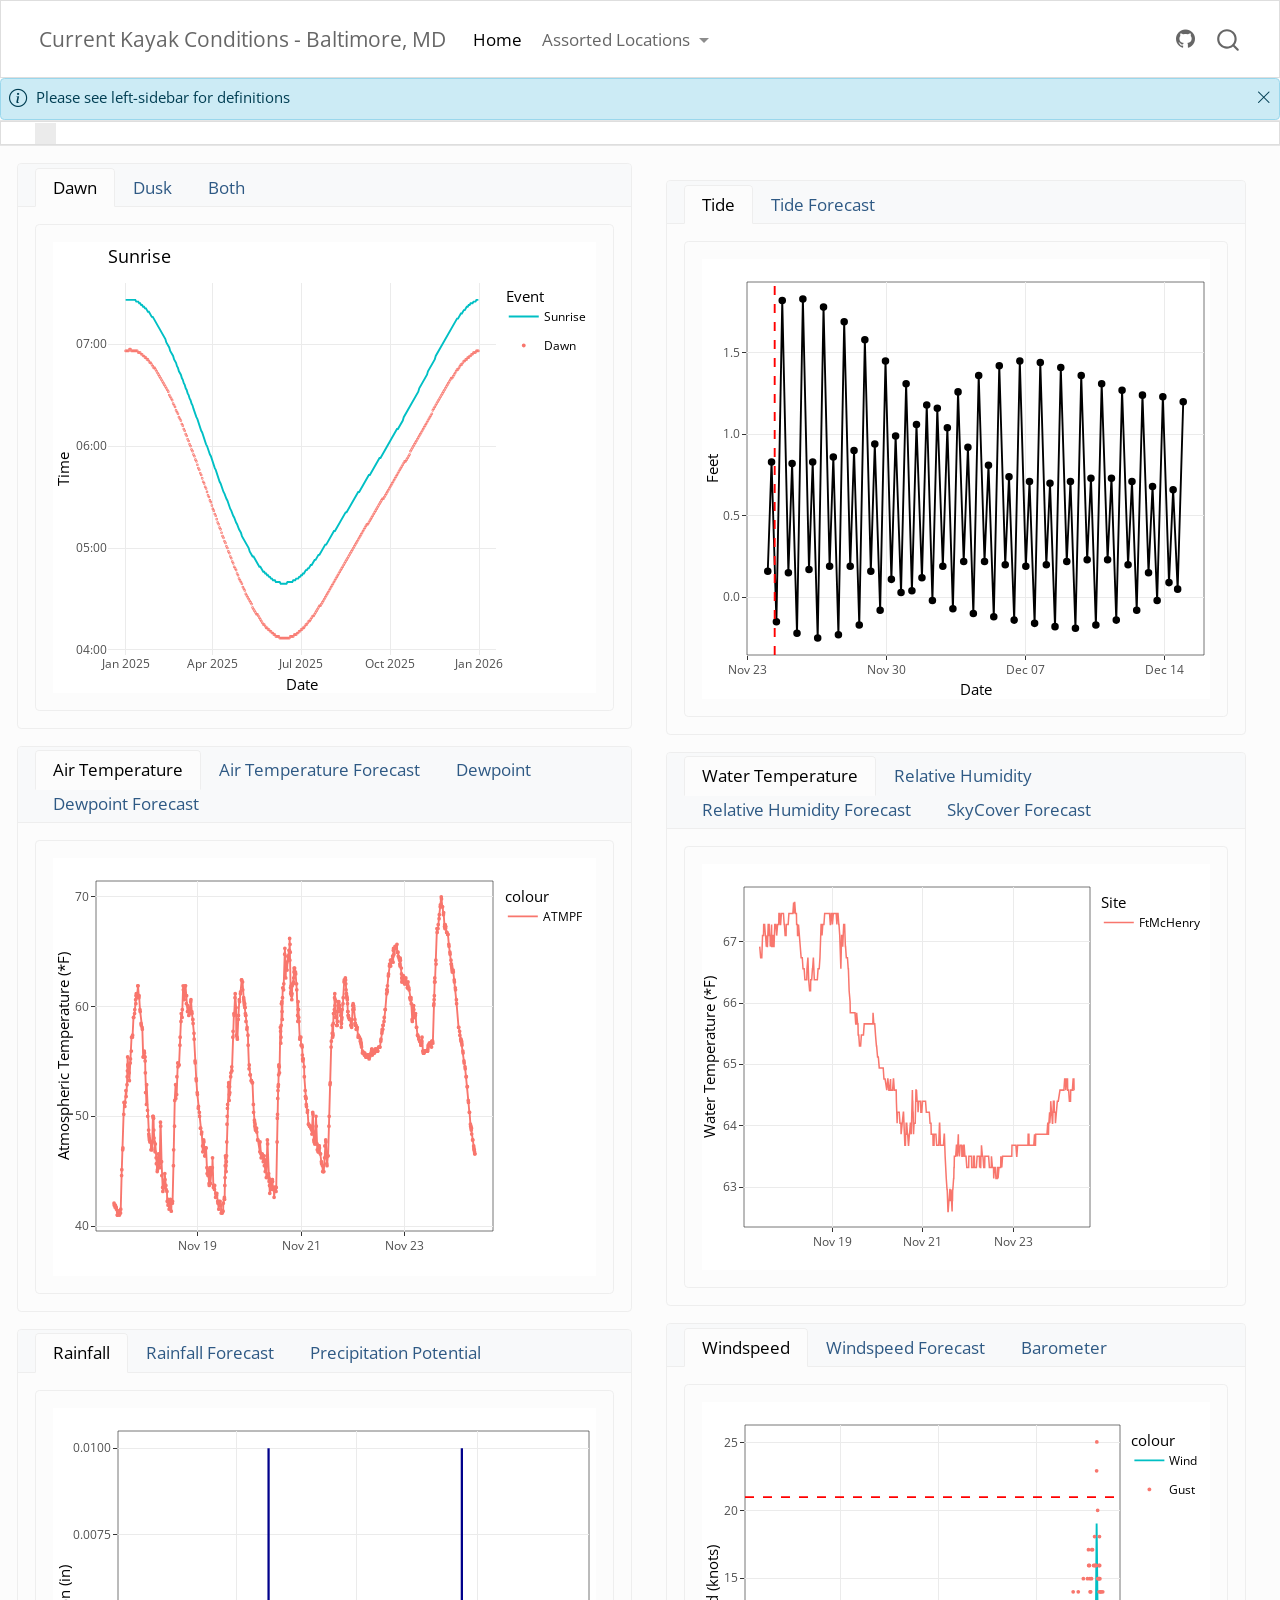
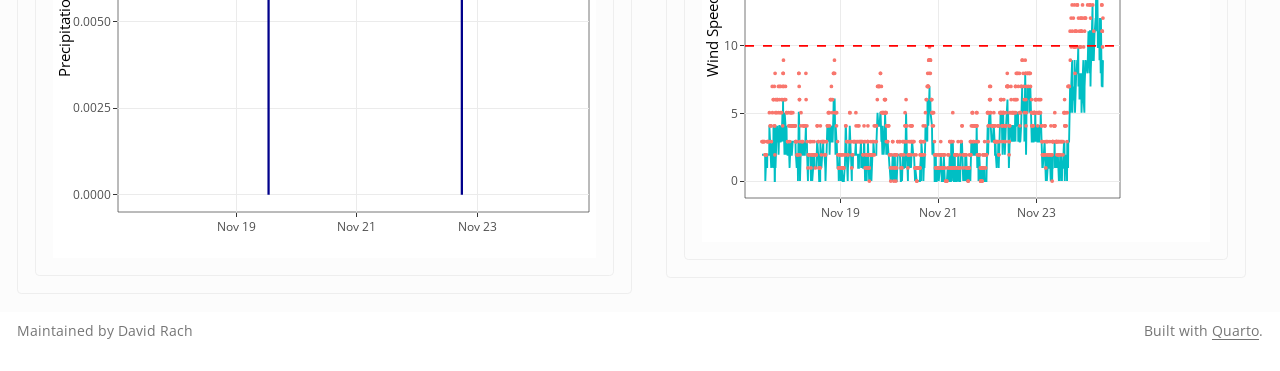
==== docs/index.html @ d033a12e "Data updated" ====
<!DOCTYPE html>
<html xmlns="http://www.w3.org/1999/xhtml" lang="en" xml:lang="en"><head>

<meta charset="utf-8">
<meta name="generator" content="quarto-1.10.3">

<meta name="viewport" content="width=device-width, initial-scale=1.0, user-scalable=yes">


<title>Current Kayak Conditions - Baltimore, MD</title>
<style>
/* Default styles provided by pandoc.
** See https://pandoc.org/MANUAL.html#variables-for-html for config info.
*/
code{white-space: pre-wrap;}
span.smallcaps{font-variant: small-caps;}
div.columns{display: flex; gap: min(4vw, 1.5em);}
div.column{flex: auto; overflow-x: auto;}
div.hanging-indent{margin-left: 1.5em; text-indent: -1.5em;}
ul.task-list{list-style: none;}
ul.task-list li input[type="checkbox"] {
  width: 0.8em;
  margin: 0 0.8em 0.2em -1em; /* quarto-specific, see https://github.com/quarto-dev/quarto-cli/issues/4556 */ 
  vertical-align: middle;
}
</style>


<script src="site_libs/quarto-nav/quarto-nav.js"></script>
<script src="site_libs/quarto-nav/headroom.min.js"></script>
<script src="site_libs/clipboard/clipboard.min.js"></script>
<script src="site_libs/quarto-search/autocomplete.umd.js"></script>
<script src="site_libs/quarto-search/fuse.min.js"></script>
<script src="site_libs/quarto-search/quarto-search.js"></script>
<meta name="quarto:offset" content="./">
<script src="site_libs/quarto-html/quarto.js" type="module"></script>
<script src="site_libs/quarto-html/tabsets/tabsets.js" type="module"></script>
<script src="site_libs/quarto-html/popper.min.js"></script>
<script src="site_libs/quarto-html/tippy.umd.min.js"></script>
<script src="site_libs/quarto-html/anchor.min.js"></script>
<link href="site_libs/quarto-html/tippy.css" rel="stylesheet">
<link href="site_libs/quarto-html/quarto-syntax-highlighting-e44360b8a8db1e130c7792fece1c8032.css" rel="stylesheet" class="quarto-color-scheme" id="quarto-text-highlighting-styles">
<link href="site_libs/quarto-html/quarto-syntax-highlighting-dark-fedc0afa5eed45b88079642ee2c6e752.css" rel="stylesheet" class="quarto-color-scheme quarto-color-alternate" id="quarto-text-highlighting-styles">
<link href="site_libs/quarto-html/quarto-syntax-highlighting-e44360b8a8db1e130c7792fece1c8032.css" rel="stylesheet" class="quarto-color-scheme-extra" id="quarto-text-highlighting-styles">
<script src="site_libs/bootstrap/bootstrap.min.js"></script>
<link href="site_libs/bootstrap/bootstrap-icons.css" rel="stylesheet">
<link href="site_libs/bootstrap/bootstrap-7689a761b88e4bf82b69387032425955.min.css" rel="stylesheet" append-hash="true" class="quarto-color-scheme" id="quarto-bootstrap" data-mode="light">
<link href="site_libs/bootstrap/bootstrap-dark-7689a761b88e4bf82b69387032425955.min.css" rel="stylesheet" append-hash="true" class="quarto-color-scheme quarto-color-alternate" id="quarto-bootstrap" data-mode="light">
<link href="site_libs/bootstrap/bootstrap-7689a761b88e4bf82b69387032425955.min.css" rel="stylesheet" append-hash="true" class="quarto-color-scheme-extra" id="quarto-bootstrap" data-mode="light">
<script src="site_libs/quarto-dashboard/quarto-dashboard.js"></script>
<script src="site_libs/quarto-dashboard/stickythead.js"></script>



<script src="site_libs/quarto-dashboard/web-components.js" type="module"></script>
<script src="site_libs/quarto-dashboard/components.js"></script>

<script id="quarto-search-options" type="application/json">{
  "location": "navbar",
  "copy-button": false,
  "collapse-after": 3,
  "panel-placement": "end",
  "type": "overlay",
  "limit": 50,
  "keyboard-shortcut": [
    "f",
    "/",
    "s"
  ],
  "show-item-context": false,
  "language": {
    "search-no-results-text": "No results",
    "search-matching-documents-text": "matching documents",
    "search-copy-link-title": "Copy link to search",
    "search-hide-matches-text": "Hide additional matches",
    "search-more-match-text": "more match in this document",
    "search-more-matches-text": "more matches in this document",
    "search-clear-button-title": "Clear",
    "search-text-placeholder": "",
    "search-detached-cancel-button-title": "Cancel",
    "search-submit-button-title": "Submit",
    "search-label": "Search"
  }
}</script>
<script async="" src="https://www.googletagmanager.com/gtag/js?id=G-J1NMGTKPFE"></script>

<script type="text/javascript">

window.dataLayer = window.dataLayer || [];
function gtag(){dataLayer.push(arguments);}
gtag('js', new Date());
gtag('config', 'G-J1NMGTKPFE', { 'anonymize_ip': true});
</script>
<link href="site_libs/htmltools-fill-0.5.9/fill.css" rel="stylesheet">
<script src="site_libs/htmlwidgets-1.6.4/htmlwidgets.js"></script>
<script src="site_libs/plotly-binding-4.12.0/plotly.js"></script>
<script src="site_libs/typedarray-0.1/typedarray.min.js"></script>
<script src="site_libs/jquery-3.5.1/jquery.min.js"></script>
<link href="site_libs/crosstalk-1.2.2/css/crosstalk.min.css" rel="stylesheet">
<script src="site_libs/crosstalk-1.2.2/js/crosstalk.min.js"></script>
<link href="site_libs/plotly-htmlwidgets-css-2.25.2/plotly-htmlwidgets.css" rel="stylesheet">
<script src="site_libs/plotly-main-2.25.2/plotly-latest.min.js"></script>


</head>

<body class="quarto-dashboard nav-fixed fullcontent quarto-light">


<div id="quarto-search-results"></div>
  <header id="quarto-header" class="headroom fixed-top">
    <nav class="navbar navbar-expand-lg " data-bs-theme="dark">
      <div class="navbar-container container-fluid">
      <div class="navbar-brand-container mx-auto">
    <a href="./index.html" class="navbar-brand navbar-brand-logo">
    <img src="./images/hex.svg" alt="" class="navbar-logo light-content">
    <img src="./images/hex.svg" alt="" class="navbar-logo dark-content">
    </a>
    <a class="navbar-brand" href="./index.html">
    <span class="navbar-title">Current Kayak Conditions - Baltimore, MD</span>
    </a>
  </div>
            <div id="quarto-search" class="" title="Search"></div>
          <button class="navbar-toggler" type="button" data-bs-toggle="collapse" data-bs-target="#navbarCollapse" aria-controls="navbarCollapse" role="menu" aria-expanded="false" aria-label="Toggle navigation" onclick="if (window.quartoToggleHeadroom) { window.quartoToggleHeadroom(); }">
  <span class="navbar-toggler-icon"></span>
</button>
          <div class="collapse navbar-collapse" id="navbarCollapse">
            <ul class="navbar-nav navbar-nav-scroll me-auto">
  <li class="nav-item">
    <a class="nav-link active" href="./index.html" aria-current="page"> 
<span class="menu-text">Home</span></a>
  </li>  
  <li class="nav-item dropdown ">
    <a class="nav-link dropdown-toggle" href="#" id="nav-menu-assorted-locations" role="link" data-bs-toggle="dropdown" aria-expanded="false">
 <span class="menu-text">Assorted Locations</span>
    </a>
    <ul class="dropdown-menu" aria-labelledby="nav-menu-assorted-locations">    
        <li>
    <a class="dropdown-item" href="./index.html">
 <span class="dropdown-text">Baltimore</span></a>
  </li>  
    </ul>
  </li>
</ul>
            <ul class="navbar-nav navbar-nav-scroll ms-auto">
  <li class="nav-item compact">
    <a class="nav-link" href="https://github.com/DavidRach/BaltimoreKayak"> <i class="bi bi-github" role="img" aria-label="GitHub">
</i> 
<span class="menu-text"></span></a>
  </li>  
</ul>
          </div> <!-- /navcollapse -->
            <div class="quarto-navbar-tools">
</div>
      </div> <!-- /container-fluid -->
    </nav>
  <div id="quarto-announcement" data-announcement-id="5493a822b64e4a2824c620aceb147b52" class="alert alert-info hidden"><i class="bi bi-info-circle quarto-announcement-icon"></i><div class="quarto-announcement-content">
<p>Please see left-sidebar for definitions</p>
</div><i class="bi bi-x-lg quarto-announcement-action"></i></div>
<header id="quarto-dashboard-header">
<nav class="navbar navbar-expand-md slim" data-bs-theme="dark">
  <div class="navbar-container container-fluid">
    <button class="navbar-toggler" type="button" data-bs-toggle="collapse" data-bs-target="#dashboard-collapse" aria-controls="dashboard-collapse" aria-expanded="false" aria-label="Toggle navigation">
      <span class="navbar-toggler-icon"></span>
    </button>    


<div id="dashboard-collapse" class="navbar-collapse collapse"><ul class="navbar-nav navbar-nav-scroll me-auto" role="tablist"><li class="nav-item" role="presentation"><a id="tab-section" class="nav-link active" data-bs-toggle="tab" role="tab" data-bs-target="#section" data-scrolling="true" href="#section" aria-controls="section" aria-selected="true"><span class="nav-link-text"></span></a></li></ul></div></div></nav>
</header></header>
<!-- content -->
<div id="quarto-content" class="quarto-container page-layout-custom page-navbar quarto-dashboard-content bslib-gap-spacing html-fill-container dashboard-scrolling quarto-dashboard-pages">
<!-- sidebar -->
<!-- margin-sidebar -->
<!-- main -->

<div class="bslib-grid-item html-fill-item tab-content bslib-grid" data-layout="flow" style="display: grid; grid-template-columns: minmax(3em, 1fr) minmax(3em, 1fr);
grid-auto-rows: minmax(0, 1fr);">
<div class="bslib-grid" style="display: grid; grid-template-rows: minmax(3em, 1fr) minmax(3em, 1fr) minmax(3em, 1fr); grid-auto-columns: minmax(0, 1fr);">
<div class="card tabset bslib-card html-fill-container" data-bslib-card-init="" data-require-bs-caller="card()" data-full-screen="false">
<div class="card-header dashboard-card-no-title bslib-navs-card-title">

<ul class="nav nav-tabs card-header-tabs" role="tablist" data-tabsetid="card-tabset-1"><li class="nav-item" role="presentation"><a href="#card-tabset-1-1" role="tab" data-toggle="tab" data-bs-toggle="tab" data-value="Dawn" aria-selected="true" class="nav-link active">Dawn</a></li><li class="nav-item" role="presentation"><a href="#card-tabset-1-2" role="tab" data-toggle="tab" data-bs-toggle="tab" data-value="Dusk" aria-selected="false" class="nav-link">Dusk</a></li><li class="nav-item" role="presentation"><a href="#card-tabset-1-3" role="tab" data-toggle="tab" data-bs-toggle="tab" data-value="Both" aria-selected="false" class="nav-link">Both</a></li></ul></div>



<div class="tab-content html-fill-item html-fill-container" data-tabset-id="card-tabset-1"><div class="tab-pane active show html-fill-item html-fill-container" role="tabpanel" id="card-tabset-1-1"><div class="card-body html-fill-item html-fill-container" data-title="Dawn">
<div class="bslib-grid html-fill-item html-fill-container" style="display: grid; grid-template-columns: minmax(3em, 1fr);
grid-auto-rows: minmax(0, 1fr);">
<div class="card cell html-fill-item html-fill-container bslib-card" data-bslib-card-init="" data-require-bs-caller="card()" data-full-screen="false">
<div class="card-body html-fill-item html-fill-container">
<div class="cell-output-display html-fill-item html-fill-container">
<div class="plotly html-widget html-fill-item html-fill-container" id="htmlwidget-f2b0cb0f018b7db9c156" style="width:100%;height:406px;"></div>
<script type="application/json" data-for="htmlwidget-f2b0cb0f018b7db9c156">{"x":{"data":[{"x":[20089,20090,20091,20092,20093,20094,20095,20096,20097,20098,20099,20100,20101,20102,20103,20104,20105,20106,20107,20108,20109,20110,20111,20112,20113,20114,20115,20116,20117,20118,20119,20120,20121,20122,20123,20124,20125,20126,20127,20128,20129,20130,20131,20132,20133,20134,20135,20136,20137,20138,20139,20140,20141,20142,20143,20144,20145,20146,20147,20148,20149,20150,20151,20152,20153,20154,20155,20156,20157,20158,20159,20160,20161,20162,20163,20164,20165,20166,20167,20168,20169,20170,20171,20172,20173,20174,20175,20176,20177,20178,20179,20180,20181,20182,20183,20184,20185,20186,20187,20188,20189,20190,20191,20192,20193,20194,20195,20196,20197,20198,20199,20200,20201,20202,20203,20204,20205,20206,20207,20208,20209,20210,20211,20212,20213,20214,20215,20216,20217,20218,20219,20220,20221,20222,20223,20224,20225,20226,20227,20228,20229,20230,20231,20232,20233,20234,20235,20236,20237,20238,20239,20240,20241,20242,20243,20244,20245,20246,20247,20248,20249,20250,20251,20252,20253,20254,20255,20256,20257,20258,20259,20260,20261,20262,20263,20264,20265,20266,20267,20268,20269,20270,20271,20272,20273,20274,20275,20276,20277,20278,20279,20280,20281,20282,20283,20284,20285,20286,20287,20288,20289,20290,20291,20292,20293,20294,20295,20296,20297,20298,20299,20300,20301,20302,20303,20304,20305,20306,20307,20308,20309,20310,20311,20312,20313,20314,20315,20316,20317,20318,20319,20320,20321,20322,20323,20324,20325,20326,20327,20328,20329,20330,20331,20332,20333,20334,20335,20336,20337,20338,20339,20340,20341,20342,20343,20344,20345,20346,20347,20348,20349,20350,20351,20352,20353,20354,20355,20356,20357,20358,20359,20360,20361,20362,20363,20364,20365,20366,20367,20368,20369,20370,20371,20372,20373,20374,20375,20376,20377,20378,20379,20380,20381,20382,20383,20384,20385,20386,20387,20388,20389,20390,20391,20392,20393,20394,20395,20396,20397,20398,20399,20400,20401,20402,20403,20404,20405,20406,20407,20408,20409,20410,20411,20412,20413,20414,20415,20416,20417,20418,20419,20420,20421,20422,20423,20424,20425,20426,20427,20428,20429,20430,20431,20432,20433,20434,20435,20436,20437,20438,20439,20440,20441,20442,20443,20444,20445,20446,20447,20448,20449,20450,20451,20452,20453],"y":[26760,26760,26760,26760,26760,26760,26760,26760,26760,26760,26760,26700,26700,26700,26640,26640,26580,26580,26520,26520,26460,26460,26400,26340,26340,26280,26220,26160,26160,26100,26040,25980,25920,25860,25800,25740,25680,25620,25560,25500,25440,25380,25260,25200,25140,25080,24960,24900,24840,24780,24660,24600,24540,24420,24360,24240,24180,24120,24000,23940,23820,23760,23640,23580,23460,23400,23280,23220,23100,23040,22920,22800,22740,22620,22560,22440,22380,22260,22140,22080,21960,21900,21780,21660,21600,21480,21420,21300,21240,21120,21000,20940,20820,20760,20640,20580,20460,20340,20280,20160,20100,19980,19920,19800,19740,19680,19560,19500,19380,19320,19200,19140,19080,18960,18900,18840,18720,18660,18600,18540,18420,18360,18300,18240,18180,18120,18060,18000,17880,17820,17760,17700,17700,17640,17580,17520,17460,17400,17340,17340,17280,17220,17160,17160,17100,17100,17040,17040,16980,16980,16920,16920,16860,16860,16860,16800,16800,16800,16800,16800,16740,16740,16740,16740,16740,16740,16740,16800,16800,16800,16800,16800,16800,16860,16860,16860,16920,16920,16920,16980,16980,17040,17040,17100,17100,17160,17220,17220,17280,17280,17340,17400,17400,17460,17520,17580,17580,17640,17700,17760,17760,17820,17880,17940,18000,18060,18120,18120,18180,18240,18300,18360,18420,18480,18540,18600,18600,18660,18720,18780,18840,18900,18960,19020,19080,19140,19200,19260,19260,19320,19380,19440,19500,19560,19620,19680,19740,19800,19860,19920,19980,19980,20040,20100,20160,20220,20280,20340,20400,20460,20520,20580,20580,20640,20700,20760,20820,20880,20940,21000,21060,21120,21180,21180,21240,21300,21360,21420,21480,21540,21600,21660,21720,21780,21840,21900,21960,22020,22080,22140,22200,22200,22260,22320,22380,22440,22500,22620,22680,22740,22800,22860,22920,22980,23040,23100,23160,23220,23280,23340,23400,23460,23520,23640,23700,23760,23820,23880,23940,24000,24060,24120,24240,24300,24360,24420,24480,24540,24600,24660,24780,24840,24900,24960,25020,25080,25140,25200,25260,25320,25380,25440,25500,25560,25620,25680,25740,25800,25860,25920,25980,26040,26100,26100,26160,26220,26280,26280,26340,26400,26400,26460,26520,26520,26580,26580,26640,26640,26640,26700,26700,26700,26760,26760,26760],"text":["Date: 2025-01-01<br />Sunrise: 7H 26M 0S<br />colour: Sunrise","Date: 2025-01-02<br />Sunrise: 7H 26M 0S<br />colour: Sunrise","Date: 2025-01-03<br />Sunrise: 7H 26M 0S<br />colour: Sunrise","Date: 2025-01-04<br />Sunrise: 7H 26M 0S<br />colour: Sunrise","Date: 2025-01-05<br />Sunrise: 7H 26M 0S<br />colour: Sunrise","Date: 2025-01-06<br />Sunrise: 7H 26M 0S<br />colour: Sunrise","Date: 2025-01-07<br />Sunrise: 7H 26M 0S<br />colour: Sunrise","Date: 2025-01-08<br />Sunrise: 7H 26M 0S<br />colour: Sunrise","Date: 2025-01-09<br />Sunrise: 7H 26M 0S<br />colour: Sunrise","Date: 2025-01-10<br />Sunrise: 7H 26M 0S<br />colour: Sunrise","Date: 2025-01-11<br />Sunrise: 7H 26M 0S<br />colour: Sunrise","Date: 2025-01-12<br />Sunrise: 7H 25M 0S<br />colour: Sunrise","Date: 2025-01-13<br />Sunrise: 7H 25M 0S<br />colour: Sunrise","Date: 2025-01-14<br />Sunrise: 7H 25M 0S<br />colour: Sunrise","Date: 2025-01-15<br />Sunrise: 7H 24M 0S<br />colour: Sunrise","Date: 2025-01-16<br />Sunrise: 7H 24M 0S<br />colour: Sunrise","Date: 2025-01-17<br />Sunrise: 7H 23M 0S<br />colour: Sunrise","Date: 2025-01-18<br />Sunrise: 7H 23M 0S<br />colour: Sunrise","Date: 2025-01-19<br />Sunrise: 7H 22M 0S<br />colour: Sunrise","Date: 2025-01-20<br />Sunrise: 7H 22M 0S<br />colour: Sunrise","Date: 2025-01-21<br />Sunrise: 7H 21M 0S<br />colour: Sunrise","Date: 2025-01-22<br />Sunrise: 7H 21M 0S<br />colour: Sunrise","Date: 2025-01-23<br />Sunrise: 7H 20M 0S<br />colour: Sunrise","Date: 2025-01-24<br />Sunrise: 7H 19M 0S<br />colour: Sunrise","Date: 2025-01-25<br />Sunrise: 7H 19M 0S<br />colour: Sunrise","Date: 2025-01-26<br />Sunrise: 7H 18M 0S<br />colour: Sunrise","Date: 2025-01-27<br />Sunrise: 7H 17M 0S<br />colour: Sunrise","Date: 2025-01-28<br />Sunrise: 7H 16M 0S<br />colour: Sunrise","Date: 2025-01-29<br />Sunrise: 7H 16M 0S<br />colour: Sunrise","Date: 2025-01-30<br />Sunrise: 7H 15M 0S<br />colour: Sunrise","Date: 2025-01-31<br />Sunrise: 7H 14M 0S<br />colour: Sunrise","Date: 2025-02-01<br />Sunrise: 7H 13M 0S<br />colour: Sunrise","Date: 2025-02-02<br />Sunrise: 7H 12M 0S<br />colour: Sunrise","Date: 2025-02-03<br />Sunrise: 7H 11M 0S<br />colour: Sunrise","Date: 2025-02-04<br />Sunrise: 7H 10M 0S<br />colour: Sunrise","Date: 2025-02-05<br />Sunrise: 7H 9M 0S<br />colour: Sunrise","Date: 2025-02-06<br />Sunrise: 7H 8M 0S<br />colour: Sunrise","Date: 2025-02-07<br />Sunrise: 7H 7M 0S<br />colour: Sunrise","Date: 2025-02-08<br />Sunrise: 7H 6M 0S<br />colour: Sunrise","Date: 2025-02-09<br />Sunrise: 7H 5M 0S<br />colour: Sunrise","Date: 2025-02-10<br />Sunrise: 7H 4M 0S<br />colour: Sunrise","Date: 2025-02-11<br />Sunrise: 7H 3M 0S<br />colour: Sunrise","Date: 2025-02-12<br />Sunrise: 7H 1M 0S<br />colour: Sunrise","Date: 2025-02-13<br />Sunrise: 7H 0M 0S<br />colour: Sunrise","Date: 2025-02-14<br />Sunrise: 6H 59M 0S<br />colour: Sunrise","Date: 2025-02-15<br />Sunrise: 6H 58M 0S<br />colour: Sunrise","Date: 2025-02-16<br />Sunrise: 6H 56M 0S<br />colour: Sunrise","Date: 2025-02-17<br />Sunrise: 6H 55M 0S<br />colour: Sunrise","Date: 2025-02-18<br />Sunrise: 6H 54M 0S<br />colour: Sunrise","Date: 2025-02-19<br />Sunrise: 6H 53M 0S<br />colour: Sunrise","Date: 2025-02-20<br />Sunrise: 6H 51M 0S<br />colour: Sunrise","Date: 2025-02-21<br />Sunrise: 6H 50M 0S<br />colour: Sunrise","Date: 2025-02-22<br />Sunrise: 6H 49M 0S<br />colour: Sunrise","Date: 2025-02-23<br />Sunrise: 6H 47M 0S<br />colour: Sunrise","Date: 2025-02-24<br />Sunrise: 6H 46M 0S<br />colour: Sunrise","Date: 2025-02-25<br />Sunrise: 6H 44M 0S<br />colour: Sunrise","Date: 2025-02-26<br />Sunrise: 6H 43M 0S<br />colour: Sunrise","Date: 2025-02-27<br />Sunrise: 6H 42M 0S<br />colour: Sunrise","Date: 2025-02-28<br />Sunrise: 6H 40M 0S<br />colour: Sunrise","Date: 2025-03-01<br />Sunrise: 6H 39M 0S<br />colour: Sunrise","Date: 2025-03-02<br />Sunrise: 6H 37M 0S<br />colour: Sunrise","Date: 2025-03-03<br />Sunrise: 6H 36M 0S<br />colour: Sunrise","Date: 2025-03-04<br />Sunrise: 6H 34M 0S<br />colour: Sunrise","Date: 2025-03-05<br />Sunrise: 6H 33M 0S<br />colour: Sunrise","Date: 2025-03-06<br />Sunrise: 6H 31M 0S<br />colour: Sunrise","Date: 2025-03-07<br />Sunrise: 6H 30M 0S<br />colour: Sunrise","Date: 2025-03-08<br />Sunrise: 6H 28M 0S<br />colour: Sunrise","Date: 2025-03-09<br />Sunrise: 6H 27M 0S<br />colour: Sunrise","Date: 2025-03-10<br />Sunrise: 6H 25M 0S<br />colour: Sunrise","Date: 2025-03-11<br />Sunrise: 6H 24M 0S<br />colour: Sunrise","Date: 2025-03-12<br />Sunrise: 6H 22M 0S<br />colour: Sunrise","Date: 2025-03-13<br />Sunrise: 6H 20M 0S<br />colour: Sunrise","Date: 2025-03-14<br />Sunrise: 6H 19M 0S<br />colour: Sunrise","Date: 2025-03-15<br />Sunrise: 6H 17M 0S<br />colour: Sunrise","Date: 2025-03-16<br />Sunrise: 6H 16M 0S<br />colour: Sunrise","Date: 2025-03-17<br />Sunrise: 6H 14M 0S<br />colour: Sunrise","Date: 2025-03-18<br />Sunrise: 6H 13M 0S<br />colour: Sunrise","Date: 2025-03-19<br />Sunrise: 6H 11M 0S<br />colour: Sunrise","Date: 2025-03-20<br />Sunrise: 6H 9M 0S<br />colour: Sunrise","Date: 2025-03-21<br />Sunrise: 6H 8M 0S<br />colour: Sunrise","Date: 2025-03-22<br />Sunrise: 6H 6M 0S<br />colour: Sunrise","Date: 2025-03-23<br />Sunrise: 6H 5M 0S<br />colour: Sunrise","Date: 2025-03-24<br />Sunrise: 6H 3M 0S<br />colour: Sunrise","Date: 2025-03-25<br />Sunrise: 6H 1M 0S<br />colour: Sunrise","Date: 2025-03-26<br />Sunrise: 6H 0M 0S<br />colour: Sunrise","Date: 2025-03-27<br />Sunrise: 5H 58M 0S<br />colour: Sunrise","Date: 2025-03-28<br />Sunrise: 5H 57M 0S<br />colour: Sunrise","Date: 2025-03-29<br />Sunrise: 5H 55M 0S<br />colour: Sunrise","Date: 2025-03-30<br />Sunrise: 5H 54M 0S<br />colour: Sunrise","Date: 2025-03-31<br />Sunrise: 5H 52M 0S<br />colour: Sunrise","Date: 2025-04-01<br />Sunrise: 5H 50M 0S<br />colour: Sunrise","Date: 2025-04-02<br />Sunrise: 5H 49M 0S<br />colour: Sunrise","Date: 2025-04-03<br />Sunrise: 5H 47M 0S<br />colour: Sunrise","Date: 2025-04-04<br />Sunrise: 5H 46M 0S<br />colour: Sunrise","Date: 2025-04-05<br />Sunrise: 5H 44M 0S<br />colour: Sunrise","Date: 2025-04-06<br />Sunrise: 5H 43M 0S<br />colour: Sunrise","Date: 2025-04-07<br />Sunrise: 5H 41M 0S<br />colour: Sunrise","Date: 2025-04-08<br />Sunrise: 5H 39M 0S<br />colour: Sunrise","Date: 2025-04-09<br />Sunrise: 5H 38M 0S<br />colour: Sunrise","Date: 2025-04-10<br />Sunrise: 5H 36M 0S<br />colour: Sunrise","Date: 2025-04-11<br />Sunrise: 5H 35M 0S<br />colour: Sunrise","Date: 2025-04-12<br />Sunrise: 5H 33M 0S<br />colour: Sunrise","Date: 2025-04-13<br />Sunrise: 5H 32M 0S<br />colour: Sunrise","Date: 2025-04-14<br />Sunrise: 5H 30M 0S<br />colour: Sunrise","Date: 2025-04-15<br />Sunrise: 5H 29M 0S<br />colour: Sunrise","Date: 2025-04-16<br />Sunrise: 5H 28M 0S<br />colour: Sunrise","Date: 2025-04-17<br />Sunrise: 5H 26M 0S<br />colour: Sunrise","Date: 2025-04-18<br />Sunrise: 5H 25M 0S<br />colour: Sunrise","Date: 2025-04-19<br />Sunrise: 5H 23M 0S<br />colour: Sunrise","Date: 2025-04-20<br />Sunrise: 5H 22M 0S<br />colour: Sunrise","Date: 2025-04-21<br />Sunrise: 5H 20M 0S<br />colour: Sunrise","Date: 2025-04-22<br />Sunrise: 5H 19M 0S<br />colour: Sunrise","Date: 2025-04-23<br />Sunrise: 5H 18M 0S<br />colour: Sunrise","Date: 2025-04-24<br />Sunrise: 5H 16M 0S<br />colour: Sunrise","Date: 2025-04-25<br />Sunrise: 5H 15M 0S<br />colour: Sunrise","Date: 2025-04-26<br />Sunrise: 5H 14M 0S<br />colour: Sunrise","Date: 2025-04-27<br />Sunrise: 5H 12M 0S<br />colour: Sunrise","Date: 2025-04-28<br />Sunrise: 5H 11M 0S<br />colour: Sunrise","Date: 2025-04-29<br />Sunrise: 5H 10M 0S<br />colour: Sunrise","Date: 2025-04-30<br />Sunrise: 5H 9M 0S<br />colour: Sunrise","Date: 2025-05-01<br />Sunrise: 5H 7M 0S<br />colour: Sunrise","Date: 2025-05-02<br />Sunrise: 5H 6M 0S<br />colour: Sunrise","Date: 2025-05-03<br />Sunrise: 5H 5M 0S<br />colour: Sunrise","Date: 2025-05-04<br />Sunrise: 5H 4M 0S<br />colour: Sunrise","Date: 2025-05-05<br />Sunrise: 5H 3M 0S<br />colour: Sunrise","Date: 2025-05-06<br />Sunrise: 5H 2M 0S<br />colour: Sunrise","Date: 2025-05-07<br />Sunrise: 5H 1M 0S<br />colour: Sunrise","Date: 2025-05-08<br />Sunrise: 5H 0M 0S<br />colour: Sunrise","Date: 2025-05-09<br />Sunrise: 4H 58M 0S<br />colour: Sunrise","Date: 2025-05-10<br />Sunrise: 4H 57M 0S<br />colour: Sunrise","Date: 2025-05-11<br />Sunrise: 4H 56M 0S<br />colour: Sunrise","Date: 2025-05-12<br />Sunrise: 4H 55M 0S<br />colour: Sunrise","Date: 2025-05-13<br />Sunrise: 4H 55M 0S<br />colour: Sunrise","Date: 2025-05-14<br />Sunrise: 4H 54M 0S<br />colour: Sunrise","Date: 2025-05-15<br />Sunrise: 4H 53M 0S<br />colour: Sunrise","Date: 2025-05-16<br />Sunrise: 4H 52M 0S<br />colour: Sunrise","Date: 2025-05-17<br />Sunrise: 4H 51M 0S<br />colour: Sunrise","Date: 2025-05-18<br />Sunrise: 4H 50M 0S<br />colour: Sunrise","Date: 2025-05-19<br />Sunrise: 4H 49M 0S<br />colour: Sunrise","Date: 2025-05-20<br />Sunrise: 4H 49M 0S<br />colour: Sunrise","Date: 2025-05-21<br />Sunrise: 4H 48M 0S<br />colour: Sunrise","Date: 2025-05-22<br />Sunrise: 4H 47M 0S<br />colour: Sunrise","Date: 2025-05-23<br />Sunrise: 4H 46M 0S<br />colour: Sunrise","Date: 2025-05-24<br />Sunrise: 4H 46M 0S<br />colour: Sunrise","Date: 2025-05-25<br />Sunrise: 4H 45M 0S<br />colour: Sunrise","Date: 2025-05-26<br />Sunrise: 4H 45M 0S<br />colour: Sunrise","Date: 2025-05-27<br />Sunrise: 4H 44M 0S<br />colour: Sunrise","Date: 2025-05-28<br />Sunrise: 4H 44M 0S<br />colour: Sunrise","Date: 2025-05-29<br />Sunrise: 4H 43M 0S<br />colour: Sunrise","Date: 2025-05-30<br />Sunrise: 4H 43M 0S<br />colour: Sunrise","Date: 2025-05-31<br />Sunrise: 4H 42M 0S<br />colour: Sunrise","Date: 2025-06-01<br />Sunrise: 4H 42M 0S<br />colour: Sunrise","Date: 2025-06-02<br />Sunrise: 4H 41M 0S<br />colour: Sunrise","Date: 2025-06-03<br />Sunrise: 4H 41M 0S<br />colour: Sunrise","Date: 2025-06-04<br />Sunrise: 4H 41M 0S<br />colour: Sunrise","Date: 2025-06-05<br />Sunrise: 4H 40M 0S<br />colour: Sunrise","Date: 2025-06-06<br />Sunrise: 4H 40M 0S<br />colour: Sunrise","Date: 2025-06-07<br />Sunrise: 4H 40M 0S<br />colour: Sunrise","Date: 2025-06-08<br />Sunrise: 4H 40M 0S<br />colour: Sunrise","Date: 2025-06-09<br />Sunrise: 4H 40M 0S<br />colour: Sunrise","Date: 2025-06-10<br />Sunrise: 4H 39M 0S<br />colour: Sunrise","Date: 2025-06-11<br />Sunrise: 4H 39M 0S<br />colour: Sunrise","Date: 2025-06-12<br />Sunrise: 4H 39M 0S<br />colour: Sunrise","Date: 2025-06-13<br />Sunrise: 4H 39M 0S<br />colour: Sunrise","Date: 2025-06-14<br />Sunrise: 4H 39M 0S<br />colour: Sunrise","Date: 2025-06-15<br />Sunrise: 4H 39M 0S<br />colour: Sunrise","Date: 2025-06-16<br />Sunrise: 4H 39M 0S<br />colour: Sunrise","Date: 2025-06-17<br />Sunrise: 4H 40M 0S<br />colour: Sunrise","Date: 2025-06-18<br />Sunrise: 4H 40M 0S<br />colour: Sunrise","Date: 2025-06-19<br />Sunrise: 4H 40M 0S<br />colour: Sunrise","Date: 2025-06-20<br />Sunrise: 4H 40M 0S<br />colour: Sunrise","Date: 2025-06-21<br />Sunrise: 4H 40M 0S<br />colour: Sunrise","Date: 2025-06-22<br />Sunrise: 4H 40M 0S<br />colour: Sunrise","Date: 2025-06-23<br />Sunrise: 4H 41M 0S<br />colour: Sunrise","Date: 2025-06-24<br />Sunrise: 4H 41M 0S<br />colour: Sunrise","Date: 2025-06-25<br />Sunrise: 4H 41M 0S<br />colour: Sunrise","Date: 2025-06-26<br />Sunrise: 4H 42M 0S<br />colour: Sunrise","Date: 2025-06-27<br />Sunrise: 4H 42M 0S<br />colour: Sunrise","Date: 2025-06-28<br />Sunrise: 4H 42M 0S<br />colour: Sunrise","Date: 2025-06-29<br />Sunrise: 4H 43M 0S<br />colour: Sunrise","Date: 2025-06-30<br />Sunrise: 4H 43M 0S<br />colour: Sunrise","Date: 2025-07-01<br />Sunrise: 4H 44M 0S<br />colour: Sunrise","Date: 2025-07-02<br />Sunrise: 4H 44M 0S<br />colour: Sunrise","Date: 2025-07-03<br />Sunrise: 4H 45M 0S<br />colour: Sunrise","Date: 2025-07-04<br />Sunrise: 4H 45M 0S<br />colour: Sunrise","Date: 2025-07-05<br />Sunrise: 4H 46M 0S<br />colour: Sunrise","Date: 2025-07-06<br />Sunrise: 4H 47M 0S<br />colour: Sunrise","Date: 2025-07-07<br />Sunrise: 4H 47M 0S<br />colour: Sunrise","Date: 2025-07-08<br />Sunrise: 4H 48M 0S<br />colour: Sunrise","Date: 2025-07-09<br />Sunrise: 4H 48M 0S<br />colour: Sunrise","Date: 2025-07-10<br />Sunrise: 4H 49M 0S<br />colour: Sunrise","Date: 2025-07-11<br />Sunrise: 4H 50M 0S<br />colour: Sunrise","Date: 2025-07-12<br />Sunrise: 4H 50M 0S<br />colour: Sunrise","Date: 2025-07-13<br />Sunrise: 4H 51M 0S<br />colour: Sunrise","Date: 2025-07-14<br />Sunrise: 4H 52M 0S<br />colour: Sunrise","Date: 2025-07-15<br />Sunrise: 4H 53M 0S<br />colour: Sunrise","Date: 2025-07-16<br />Sunrise: 4H 53M 0S<br />colour: Sunrise","Date: 2025-07-17<br />Sunrise: 4H 54M 0S<br />colour: Sunrise","Date: 2025-07-18<br />Sunrise: 4H 55M 0S<br />colour: Sunrise","Date: 2025-07-19<br />Sunrise: 4H 56M 0S<br />colour: Sunrise","Date: 2025-07-20<br />Sunrise: 4H 56M 0S<br />colour: Sunrise","Date: 2025-07-21<br />Sunrise: 4H 57M 0S<br />colour: Sunrise","Date: 2025-07-22<br />Sunrise: 4H 58M 0S<br />colour: Sunrise","Date: 2025-07-23<br />Sunrise: 4H 59M 0S<br />colour: Sunrise","Date: 2025-07-24<br />Sunrise: 5H 0M 0S<br />colour: Sunrise","Date: 2025-07-25<br />Sunrise: 5H 1M 0S<br />colour: Sunrise","Date: 2025-07-26<br />Sunrise: 5H 2M 0S<br />colour: Sunrise","Date: 2025-07-27<br />Sunrise: 5H 2M 0S<br />colour: Sunrise","Date: 2025-07-28<br />Sunrise: 5H 3M 0S<br />colour: Sunrise","Date: 2025-07-29<br />Sunrise: 5H 4M 0S<br />colour: Sunrise","Date: 2025-07-30<br />Sunrise: 5H 5M 0S<br />colour: Sunrise","Date: 2025-07-31<br />Sunrise: 5H 6M 0S<br />colour: Sunrise","Date: 2025-08-01<br />Sunrise: 5H 7M 0S<br />colour: Sunrise","Date: 2025-08-02<br />Sunrise: 5H 8M 0S<br />colour: Sunrise","Date: 2025-08-03<br />Sunrise: 5H 9M 0S<br />colour: Sunrise","Date: 2025-08-04<br />Sunrise: 5H 10M 0S<br />colour: Sunrise","Date: 2025-08-05<br />Sunrise: 5H 10M 0S<br />colour: Sunrise","Date: 2025-08-06<br />Sunrise: 5H 11M 0S<br />colour: Sunrise","Date: 2025-08-07<br />Sunrise: 5H 12M 0S<br />colour: Sunrise","Date: 2025-08-08<br />Sunrise: 5H 13M 0S<br />colour: Sunrise","Date: 2025-08-09<br />Sunrise: 5H 14M 0S<br />colour: Sunrise","Date: 2025-08-10<br />Sunrise: 5H 15M 0S<br />colour: Sunrise","Date: 2025-08-11<br />Sunrise: 5H 16M 0S<br />colour: Sunrise","Date: 2025-08-12<br />Sunrise: 5H 17M 0S<br />colour: Sunrise","Date: 2025-08-13<br />Sunrise: 5H 18M 0S<br />colour: Sunrise","Date: 2025-08-14<br />Sunrise: 5H 19M 0S<br />colour: Sunrise","Date: 2025-08-15<br />Sunrise: 5H 20M 0S<br />colour: Sunrise","Date: 2025-08-16<br />Sunrise: 5H 21M 0S<br />colour: Sunrise","Date: 2025-08-17<br />Sunrise: 5H 21M 0S<br />colour: Sunrise","Date: 2025-08-18<br />Sunrise: 5H 22M 0S<br />colour: Sunrise","Date: 2025-08-19<br />Sunrise: 5H 23M 0S<br />colour: Sunrise","Date: 2025-08-20<br />Sunrise: 5H 24M 0S<br />colour: Sunrise","Date: 2025-08-21<br />Sunrise: 5H 25M 0S<br />colour: Sunrise","Date: 2025-08-22<br />Sunrise: 5H 26M 0S<br />colour: Sunrise","Date: 2025-08-23<br />Sunrise: 5H 27M 0S<br />colour: Sunrise","Date: 2025-08-24<br />Sunrise: 5H 28M 0S<br />colour: Sunrise","Date: 2025-08-25<br />Sunrise: 5H 29M 0S<br />colour: Sunrise","Date: 2025-08-26<br />Sunrise: 5H 30M 0S<br />colour: Sunrise","Date: 2025-08-27<br />Sunrise: 5H 31M 0S<br />colour: Sunrise","Date: 2025-08-28<br />Sunrise: 5H 32M 0S<br />colour: Sunrise","Date: 2025-08-29<br />Sunrise: 5H 33M 0S<br />colour: Sunrise","Date: 2025-08-30<br />Sunrise: 5H 33M 0S<br />colour: Sunrise","Date: 2025-08-31<br />Sunrise: 5H 34M 0S<br />colour: Sunrise","Date: 2025-09-01<br />Sunrise: 5H 35M 0S<br />colour: Sunrise","Date: 2025-09-02<br />Sunrise: 5H 36M 0S<br />colour: Sunrise","Date: 2025-09-03<br />Sunrise: 5H 37M 0S<br />colour: Sunrise","Date: 2025-09-04<br />Sunrise: 5H 38M 0S<br />colour: Sunrise","Date: 2025-09-05<br />Sunrise: 5H 39M 0S<br />colour: Sunrise","Date: 2025-09-06<br />Sunrise: 5H 40M 0S<br />colour: Sunrise","Date: 2025-09-07<br />Sunrise: 5H 41M 0S<br />colour: Sunrise","Date: 2025-09-08<br />Sunrise: 5H 42M 0S<br />colour: Sunrise","Date: 2025-09-09<br />Sunrise: 5H 43M 0S<br />colour: Sunrise","Date: 2025-09-10<br />Sunrise: 5H 43M 0S<br />colour: Sunrise","Date: 2025-09-11<br />Sunrise: 5H 44M 0S<br />colour: Sunrise","Date: 2025-09-12<br />Sunrise: 5H 45M 0S<br />colour: Sunrise","Date: 2025-09-13<br />Sunrise: 5H 46M 0S<br />colour: Sunrise","Date: 2025-09-14<br />Sunrise: 5H 47M 0S<br />colour: Sunrise","Date: 2025-09-15<br />Sunrise: 5H 48M 0S<br />colour: Sunrise","Date: 2025-09-16<br />Sunrise: 5H 49M 0S<br />colour: Sunrise","Date: 2025-09-17<br />Sunrise: 5H 50M 0S<br />colour: Sunrise","Date: 2025-09-18<br />Sunrise: 5H 51M 0S<br />colour: Sunrise","Date: 2025-09-19<br />Sunrise: 5H 52M 0S<br />colour: Sunrise","Date: 2025-09-20<br />Sunrise: 5H 53M 0S<br />colour: Sunrise","Date: 2025-09-21<br />Sunrise: 5H 53M 0S<br />colour: Sunrise","Date: 2025-09-22<br />Sunrise: 5H 54M 0S<br />colour: Sunrise","Date: 2025-09-23<br />Sunrise: 5H 55M 0S<br />colour: Sunrise","Date: 2025-09-24<br />Sunrise: 5H 56M 0S<br />colour: Sunrise","Date: 2025-09-25<br />Sunrise: 5H 57M 0S<br />colour: Sunrise","Date: 2025-09-26<br />Sunrise: 5H 58M 0S<br />colour: Sunrise","Date: 2025-09-27<br />Sunrise: 5H 59M 0S<br />colour: Sunrise","Date: 2025-09-28<br />Sunrise: 6H 0M 0S<br />colour: Sunrise","Date: 2025-09-29<br />Sunrise: 6H 1M 0S<br />colour: Sunrise","Date: 2025-09-30<br />Sunrise: 6H 2M 0S<br />colour: Sunrise","Date: 2025-10-01<br />Sunrise: 6H 3M 0S<br />colour: Sunrise","Date: 2025-10-02<br />Sunrise: 6H 4M 0S<br />colour: Sunrise","Date: 2025-10-03<br />Sunrise: 6H 5M 0S<br />colour: Sunrise","Date: 2025-10-04<br />Sunrise: 6H 6M 0S<br />colour: Sunrise","Date: 2025-10-05<br />Sunrise: 6H 7M 0S<br />colour: Sunrise","Date: 2025-10-06<br />Sunrise: 6H 8M 0S<br />colour: Sunrise","Date: 2025-10-07<br />Sunrise: 6H 9M 0S<br />colour: Sunrise","Date: 2025-10-08<br />Sunrise: 6H 10M 0S<br />colour: Sunrise","Date: 2025-10-09<br />Sunrise: 6H 10M 0S<br />colour: Sunrise","Date: 2025-10-10<br />Sunrise: 6H 11M 0S<br />colour: Sunrise","Date: 2025-10-11<br />Sunrise: 6H 12M 0S<br />colour: Sunrise","Date: 2025-10-12<br />Sunrise: 6H 13M 0S<br />colour: Sunrise","Date: 2025-10-13<br />Sunrise: 6H 14M 0S<br />colour: Sunrise","Date: 2025-10-14<br />Sunrise: 6H 15M 0S<br />colour: Sunrise","Date: 2025-10-15<br />Sunrise: 6H 17M 0S<br />colour: Sunrise","Date: 2025-10-16<br />Sunrise: 6H 18M 0S<br />colour: Sunrise","Date: 2025-10-17<br />Sunrise: 6H 19M 0S<br />colour: Sunrise","Date: 2025-10-18<br />Sunrise: 6H 20M 0S<br />colour: Sunrise","Date: 2025-10-19<br />Sunrise: 6H 21M 0S<br />colour: Sunrise","Date: 2025-10-20<br />Sunrise: 6H 22M 0S<br />colour: Sunrise","Date: 2025-10-21<br />Sunrise: 6H 23M 0S<br />colour: Sunrise","Date: 2025-10-22<br />Sunrise: 6H 24M 0S<br />colour: Sunrise","Date: 2025-10-23<br />Sunrise: 6H 25M 0S<br />colour: Sunrise","Date: 2025-10-24<br />Sunrise: 6H 26M 0S<br />colour: Sunrise","Date: 2025-10-25<br />Sunrise: 6H 27M 0S<br />colour: Sunrise","Date: 2025-10-26<br />Sunrise: 6H 28M 0S<br />colour: Sunrise","Date: 2025-10-27<br />Sunrise: 6H 29M 0S<br />colour: Sunrise","Date: 2025-10-28<br />Sunrise: 6H 30M 0S<br />colour: Sunrise","Date: 2025-10-29<br />Sunrise: 6H 31M 0S<br />colour: Sunrise","Date: 2025-10-30<br />Sunrise: 6H 32M 0S<br />colour: Sunrise","Date: 2025-10-31<br />Sunrise: 6H 34M 0S<br />colour: Sunrise","Date: 2025-11-01<br />Sunrise: 6H 35M 0S<br />colour: Sunrise","Date: 2025-11-02<br />Sunrise: 6H 36M 0S<br />colour: Sunrise","Date: 2025-11-03<br />Sunrise: 6H 37M 0S<br />colour: Sunrise","Date: 2025-11-04<br />Sunrise: 6H 38M 0S<br />colour: Sunrise","Date: 2025-11-05<br />Sunrise: 6H 39M 0S<br />colour: Sunrise","Date: 2025-11-06<br />Sunrise: 6H 40M 0S<br />colour: Sunrise","Date: 2025-11-07<br />Sunrise: 6H 41M 0S<br />colour: Sunrise","Date: 2025-11-08<br />Sunrise: 6H 42M 0S<br />colour: Sunrise","Date: 2025-11-09<br />Sunrise: 6H 44M 0S<br />colour: Sunrise","Date: 2025-11-10<br />Sunrise: 6H 45M 0S<br />colour: Sunrise","Date: 2025-11-11<br />Sunrise: 6H 46M 0S<br />colour: Sunrise","Date: 2025-11-12<br />Sunrise: 6H 47M 0S<br />colour: Sunrise","Date: 2025-11-13<br />Sunrise: 6H 48M 0S<br />colour: Sunrise","Date: 2025-11-14<br />Sunrise: 6H 49M 0S<br />colour: Sunrise","Date: 2025-11-15<br />Sunrise: 6H 50M 0S<br />colour: Sunrise","Date: 2025-11-16<br />Sunrise: 6H 51M 0S<br />colour: Sunrise","Date: 2025-11-17<br />Sunrise: 6H 53M 0S<br />colour: Sunrise","Date: 2025-11-18<br />Sunrise: 6H 54M 0S<br />colour: Sunrise","Date: 2025-11-19<br />Sunrise: 6H 55M 0S<br />colour: Sunrise","Date: 2025-11-20<br />Sunrise: 6H 56M 0S<br />colour: Sunrise","Date: 2025-11-21<br />Sunrise: 6H 57M 0S<br />colour: Sunrise","Date: 2025-11-22<br />Sunrise: 6H 58M 0S<br />colour: Sunrise","Date: 2025-11-23<br />Sunrise: 6H 59M 0S<br />colour: Sunrise","Date: 2025-11-24<br />Sunrise: 7H 0M 0S<br />colour: Sunrise","Date: 2025-11-25<br />Sunrise: 7H 1M 0S<br />colour: Sunrise","Date: 2025-11-26<br />Sunrise: 7H 2M 0S<br />colour: Sunrise","Date: 2025-11-27<br />Sunrise: 7H 3M 0S<br />colour: Sunrise","Date: 2025-11-28<br />Sunrise: 7H 4M 0S<br />colour: Sunrise","Date: 2025-11-29<br />Sunrise: 7H 5M 0S<br />colour: Sunrise","Date: 2025-11-30<br />Sunrise: 7H 6M 0S<br />colour: Sunrise","Date: 2025-12-01<br />Sunrise: 7H 7M 0S<br />colour: Sunrise","Date: 2025-12-02<br />Sunrise: 7H 8M 0S<br />colour: Sunrise","Date: 2025-12-03<br />Sunrise: 7H 9M 0S<br />colour: Sunrise","Date: 2025-12-04<br />Sunrise: 7H 10M 0S<br />colour: Sunrise","Date: 2025-12-05<br />Sunrise: 7H 11M 0S<br />colour: Sunrise","Date: 2025-12-06<br />Sunrise: 7H 12M 0S<br />colour: Sunrise","Date: 2025-12-07<br />Sunrise: 7H 13M 0S<br />colour: Sunrise","Date: 2025-12-08<br />Sunrise: 7H 14M 0S<br />colour: Sunrise","Date: 2025-12-09<br />Sunrise: 7H 15M 0S<br />colour: Sunrise","Date: 2025-12-10<br />Sunrise: 7H 15M 0S<br />colour: Sunrise","Date: 2025-12-11<br />Sunrise: 7H 16M 0S<br />colour: Sunrise","Date: 2025-12-12<br />Sunrise: 7H 17M 0S<br />colour: Sunrise","Date: 2025-12-13<br />Sunrise: 7H 18M 0S<br />colour: Sunrise","Date: 2025-12-14<br />Sunrise: 7H 18M 0S<br />colour: Sunrise","Date: 2025-12-15<br />Sunrise: 7H 19M 0S<br />colour: Sunrise","Date: 2025-12-16<br />Sunrise: 7H 20M 0S<br />colour: Sunrise","Date: 2025-12-17<br />Sunrise: 7H 20M 0S<br />colour: Sunrise","Date: 2025-12-18<br />Sunrise: 7H 21M 0S<br />colour: Sunrise","Date: 2025-12-19<br />Sunrise: 7H 22M 0S<br />colour: Sunrise","Date: 2025-12-20<br />Sunrise: 7H 22M 0S<br />colour: Sunrise","Date: 2025-12-21<br />Sunrise: 7H 23M 0S<br />colour: Sunrise","Date: 2025-12-22<br />Sunrise: 7H 23M 0S<br />colour: Sunrise","Date: 2025-12-23<br />Sunrise: 7H 24M 0S<br />colour: Sunrise","Date: 2025-12-24<br />Sunrise: 7H 24M 0S<br />colour: Sunrise","Date: 2025-12-25<br />Sunrise: 7H 24M 0S<br />colour: Sunrise","Date: 2025-12-26<br />Sunrise: 7H 25M 0S<br />colour: Sunrise","Date: 2025-12-27<br />Sunrise: 7H 25M 0S<br />colour: Sunrise","Date: 2025-12-28<br />Sunrise: 7H 25M 0S<br />colour: Sunrise","Date: 2025-12-29<br />Sunrise: 7H 26M 0S<br />colour: Sunrise","Date: 2025-12-30<br />Sunrise: 7H 26M 0S<br />colour: Sunrise","Date: 2025-12-31<br />Sunrise: 7H 26M 0S<br />colour: Sunrise"],"type":"scatter","mode":"lines","line":{"width":1.8897637795275593,"color":"rgba(0,191,196,1)","dash":"solid"},"hoveron":"points","name":"Sunrise","legendgroup":"Sunrise","showlegend":true,"xaxis":"x","yaxis":"y","hoverinfo":"text","frame":null},{"x":[20089,20090,20091,20092,20093,20094,20095,20096,20097,20098,20099,20100,20101,20102,20103,20104,20105,20106,20107,20108,20109,20110,20111,20112,20113,20114,20115,20116,20117,20118,20119,20120,20121,20122,20123,20124,20125,20126,20127,20128,20129,20130,20131,20132,20133,20134,20135,20136,20137,20138,20139,20140,20141,20142,20143,20144,20145,20146,20147,20148,20149,20150,20151,20152,20153,20154,20155,20156,20157,20158,20159,20160,20161,20162,20163,20164,20165,20166,20167,20168,20169,20170,20171,20172,20173,20174,20175,20176,20177,20178,20179,20180,20181,20182,20183,20184,20185,20186,20187,20188,20189,20190,20191,20192,20193,20194,20195,20196,20197,20198,20199,20200,20201,20202,20203,20204,20205,20206,20207,20208,20209,20210,20211,20212,20213,20214,20215,20216,20217,20218,20219,20220,20221,20222,20223,20224,20225,20226,20227,20228,20229,20230,20231,20232,20233,20234,20235,20236,20237,20238,20239,20240,20241,20242,20243,20244,20245,20246,20247,20248,20249,20250,20251,20252,20253,20254,20255,20256,20257,20258,20259,20260,20261,20262,20263,20264,20265,20266,20267,20268,20269,20270,20271,20272,20273,20274,20275,20276,20277,20278,20279,20280,20281,20282,20283,20284,20285,20286,20287,20288,20289,20290,20291,20292,20293,20294,20295,20296,20297,20298,20299,20300,20301,20302,20303,20304,20305,20306,20307,20308,20309,20310,20311,20312,20313,20314,20315,20316,20317,20318,20319,20320,20321,20322,20323,20324,20325,20326,20327,20328,20329,20330,20331,20332,20333,20334,20335,20336,20337,20338,20339,20340,20341,20342,20343,20344,20345,20346,20347,20348,20349,20350,20351,20352,20353,20354,20355,20356,20357,20358,20359,20360,20361,20362,20363,20364,20365,20366,20367,20368,20369,20370,20371,20372,20373,20374,20375,20376,20377,20378,20379,20380,20381,20382,20383,20384,20385,20386,20387,20388,20389,20390,20391,20392,20393,20394,20395,20396,20397,20398,20399,20400,20401,20402,20403,20404,20405,20406,20407,20408,20409,20410,20411,20412,20413,20414,20415,20416,20417,20418,20419,20420,20421,20422,20423,20424,20425,20426,20427,20428,20429,20430,20431,20432,20433,20434,20435,20436,20437,20438,20439,20440,20441,20442,20443,20444,20445,20446,20447,20448,20449,20450,20451,20452,20453],"y":[24960,24960,24960,24960,25020,25020,24960,24960,24960,24960,24960,24960,24960,24900,24900,24900,24840,24840,24780,24780,24720,24720,24660,24660,24600,24540,24540,24480,24420,24360,24360,24300,24240,24180,24120,24060,24000,23940,23880,23820,23760,23700,23640,23580,23520,23400,23340,23280,23220,23100,23040,22980,22860,22800,22740,22620,22560,22500,22380,22320,22200,22140,22020,21960,21840,21780,21660,21600,21480,21420,21300,21240,21120,21060,20940,20820,20760,20640,20580,20460,20340,20280,20160,20100,19980,19860,19800,19680,19620,19500,19380,19320,19200,19140,19020,18900,18840,18720,18660,18540,18420,18360,18240,18180,18060,18000,17880,17820,17700,17640,17520,17460,17340,17280,17220,17100,17040,16920,16860,16800,16740,16620,16560,16500,16380,16320,16260,16200,16140,16080,16020,15900,15840,15780,15720,15660,15660,15600,15540,15480,15420,15360,15300,15300,15240,15180,15180,15120,15120,15060,15060,15000,15000,14940,14940,14880,14880,14880,14880,14820,14820,14820,14820,14820,14820,14820,14820,14820,14820,14820,14880,14880,14880,14880,14940,14940,14940,15000,15000,15060,15060,15120,15120,15180,15180,15240,15300,15300,15360,15420,15420,15480,15540,15600,15600,15660,15720,15780,15840,15900,15960,15960,16020,16080,16140,16200,16260,16320,16380,16440,16500,16560,16620,16680,16740,16800,16860,16920,16980,17040,17100,17160,17220,17280,17340,17400,17460,17520,17580,17640,17700,17760,17820,17880,17940,18000,18060,18120,18180,18240,18300,18360,18420,18480,18540,18600,18660,18720,18780,18840,18840,18900,18960,19020,19080,19140,19200,19260,19320,19380,19440,19500,19560,19620,19680,19740,19740,19800,19860,19920,19980,20040,20100,20160,20220,20280,20340,20400,20460,20520,20580,20640,20700,20760,20820,20880,20940,21000,21060,21060,21120,21180,21240,21300,21420,21480,21540,21600,21660,21720,21780,21840,21900,21960,22020,22080,22140,22200,22260,22320,22380,22440,22500,22560,22620,22680,22740,22860,22920,22980,23040,23100,23160,23220,23280,23340,23400,23460,23520,23580,23640,23700,23760,23820,23880,23940,24000,24000,24060,24120,24180,24240,24300,24300,24360,24420,24480,24480,24540,24600,24600,24660,24660,24720,24720,24780,24780,24840,24840,24900,24900,24900,24960,24960,24960],"text":["Date: 2025-01-01<br />Dawn: 6H 56M 0S<br />colour: Dawn","Date: 2025-01-02<br />Dawn: 6H 56M 0S<br />colour: Dawn","Date: 2025-01-03<br />Dawn: 6H 56M 0S<br />colour: Dawn","Date: 2025-01-04<br />Dawn: 6H 56M 0S<br />colour: Dawn","Date: 2025-01-05<br />Dawn: 6H 57M 0S<br />colour: Dawn","Date: 2025-01-06<br />Dawn: 6H 57M 0S<br />colour: Dawn","Date: 2025-01-07<br />Dawn: 6H 56M 0S<br />colour: Dawn","Date: 2025-01-08<br />Dawn: 6H 56M 0S<br />colour: Dawn","Date: 2025-01-09<br />Dawn: 6H 56M 0S<br />colour: Dawn","Date: 2025-01-10<br />Dawn: 6H 56M 0S<br />colour: Dawn","Date: 2025-01-11<br />Dawn: 6H 56M 0S<br />colour: Dawn","Date: 2025-01-12<br />Dawn: 6H 56M 0S<br />colour: Dawn","Date: 2025-01-13<br />Dawn: 6H 56M 0S<br />colour: Dawn","Date: 2025-01-14<br />Dawn: 6H 55M 0S<br />colour: Dawn","Date: 2025-01-15<br />Dawn: 6H 55M 0S<br />colour: Dawn","Date: 2025-01-16<br />Dawn: 6H 55M 0S<br />colour: Dawn","Date: 2025-01-17<br />Dawn: 6H 54M 0S<br />colour: Dawn","Date: 2025-01-18<br />Dawn: 6H 54M 0S<br />colour: Dawn","Date: 2025-01-19<br />Dawn: 6H 53M 0S<br />colour: Dawn","Date: 2025-01-20<br />Dawn: 6H 53M 0S<br />colour: Dawn","Date: 2025-01-21<br />Dawn: 6H 52M 0S<br />colour: Dawn","Date: 2025-01-22<br />Dawn: 6H 52M 0S<br />colour: Dawn","Date: 2025-01-23<br />Dawn: 6H 51M 0S<br />colour: Dawn","Date: 2025-01-24<br />Dawn: 6H 51M 0S<br />colour: Dawn","Date: 2025-01-25<br />Dawn: 6H 50M 0S<br />colour: Dawn","Date: 2025-01-26<br />Dawn: 6H 49M 0S<br />colour: Dawn","Date: 2025-01-27<br />Dawn: 6H 49M 0S<br />colour: Dawn","Date: 2025-01-28<br />Dawn: 6H 48M 0S<br />colour: Dawn","Date: 2025-01-29<br />Dawn: 6H 47M 0S<br />colour: Dawn","Date: 2025-01-30<br />Dawn: 6H 46M 0S<br />colour: Dawn","Date: 2025-01-31<br />Dawn: 6H 46M 0S<br />colour: Dawn","Date: 2025-02-01<br />Dawn: 6H 45M 0S<br />colour: Dawn","Date: 2025-02-02<br />Dawn: 6H 44M 0S<br />colour: Dawn","Date: 2025-02-03<br />Dawn: 6H 43M 0S<br />colour: Dawn","Date: 2025-02-04<br />Dawn: 6H 42M 0S<br />colour: Dawn","Date: 2025-02-05<br />Dawn: 6H 41M 0S<br />colour: Dawn","Date: 2025-02-06<br />Dawn: 6H 40M 0S<br />colour: Dawn","Date: 2025-02-07<br />Dawn: 6H 39M 0S<br />colour: Dawn","Date: 2025-02-08<br />Dawn: 6H 38M 0S<br />colour: Dawn","Date: 2025-02-09<br />Dawn: 6H 37M 0S<br />colour: Dawn","Date: 2025-02-10<br />Dawn: 6H 36M 0S<br />colour: Dawn","Date: 2025-02-11<br />Dawn: 6H 35M 0S<br />colour: Dawn","Date: 2025-02-12<br />Dawn: 6H 34M 0S<br />colour: Dawn","Date: 2025-02-13<br />Dawn: 6H 33M 0S<br />colour: Dawn","Date: 2025-02-14<br />Dawn: 6H 32M 0S<br />colour: Dawn","Date: 2025-02-15<br />Dawn: 6H 30M 0S<br />colour: Dawn","Date: 2025-02-16<br />Dawn: 6H 29M 0S<br />colour: Dawn","Date: 2025-02-17<br />Dawn: 6H 28M 0S<br />colour: Dawn","Date: 2025-02-18<br />Dawn: 6H 27M 0S<br />colour: Dawn","Date: 2025-02-19<br />Dawn: 6H 25M 0S<br />colour: Dawn","Date: 2025-02-20<br />Dawn: 6H 24M 0S<br />colour: Dawn","Date: 2025-02-21<br />Dawn: 6H 23M 0S<br />colour: Dawn","Date: 2025-02-22<br />Dawn: 6H 21M 0S<br />colour: Dawn","Date: 2025-02-23<br />Dawn: 6H 20M 0S<br />colour: Dawn","Date: 2025-02-24<br />Dawn: 6H 19M 0S<br />colour: Dawn","Date: 2025-02-25<br />Dawn: 6H 17M 0S<br />colour: Dawn","Date: 2025-02-26<br />Dawn: 6H 16M 0S<br />colour: Dawn","Date: 2025-02-27<br />Dawn: 6H 15M 0S<br />colour: Dawn","Date: 2025-02-28<br />Dawn: 6H 13M 0S<br />colour: Dawn","Date: 2025-03-01<br />Dawn: 6H 12M 0S<br />colour: Dawn","Date: 2025-03-02<br />Dawn: 6H 10M 0S<br />colour: Dawn","Date: 2025-03-03<br />Dawn: 6H 9M 0S<br />colour: Dawn","Date: 2025-03-04<br />Dawn: 6H 7M 0S<br />colour: Dawn","Date: 2025-03-05<br />Dawn: 6H 6M 0S<br />colour: Dawn","Date: 2025-03-06<br />Dawn: 6H 4M 0S<br />colour: Dawn","Date: 2025-03-07<br />Dawn: 6H 3M 0S<br />colour: Dawn","Date: 2025-03-08<br />Dawn: 6H 1M 0S<br />colour: Dawn","Date: 2025-03-09<br />Dawn: 6H 0M 0S<br />colour: Dawn","Date: 2025-03-10<br />Dawn: 5H 58M 0S<br />colour: Dawn","Date: 2025-03-11<br />Dawn: 5H 57M 0S<br />colour: Dawn","Date: 2025-03-12<br />Dawn: 5H 55M 0S<br />colour: Dawn","Date: 2025-03-13<br />Dawn: 5H 54M 0S<br />colour: Dawn","Date: 2025-03-14<br />Dawn: 5H 52M 0S<br />colour: Dawn","Date: 2025-03-15<br />Dawn: 5H 51M 0S<br />colour: Dawn","Date: 2025-03-16<br />Dawn: 5H 49M 0S<br />colour: Dawn","Date: 2025-03-17<br />Dawn: 5H 47M 0S<br />colour: Dawn","Date: 2025-03-18<br />Dawn: 5H 46M 0S<br />colour: Dawn","Date: 2025-03-19<br />Dawn: 5H 44M 0S<br />colour: Dawn","Date: 2025-03-20<br />Dawn: 5H 43M 0S<br />colour: Dawn","Date: 2025-03-21<br />Dawn: 5H 41M 0S<br />colour: Dawn","Date: 2025-03-22<br />Dawn: 5H 39M 0S<br />colour: Dawn","Date: 2025-03-23<br />Dawn: 5H 38M 0S<br />colour: Dawn","Date: 2025-03-24<br />Dawn: 5H 36M 0S<br />colour: Dawn","Date: 2025-03-25<br />Dawn: 5H 35M 0S<br />colour: Dawn","Date: 2025-03-26<br />Dawn: 5H 33M 0S<br />colour: Dawn","Date: 2025-03-27<br />Dawn: 5H 31M 0S<br />colour: Dawn","Date: 2025-03-28<br />Dawn: 5H 30M 0S<br />colour: Dawn","Date: 2025-03-29<br />Dawn: 5H 28M 0S<br />colour: Dawn","Date: 2025-03-30<br />Dawn: 5H 27M 0S<br />colour: Dawn","Date: 2025-03-31<br />Dawn: 5H 25M 0S<br />colour: Dawn","Date: 2025-04-01<br />Dawn: 5H 23M 0S<br />colour: Dawn","Date: 2025-04-02<br />Dawn: 5H 22M 0S<br />colour: Dawn","Date: 2025-04-03<br />Dawn: 5H 20M 0S<br />colour: Dawn","Date: 2025-04-04<br />Dawn: 5H 19M 0S<br />colour: Dawn","Date: 2025-04-05<br />Dawn: 5H 17M 0S<br />colour: Dawn","Date: 2025-04-06<br />Dawn: 5H 15M 0S<br />colour: Dawn","Date: 2025-04-07<br />Dawn: 5H 14M 0S<br />colour: Dawn","Date: 2025-04-08<br />Dawn: 5H 12M 0S<br />colour: Dawn","Date: 2025-04-09<br />Dawn: 5H 11M 0S<br />colour: Dawn","Date: 2025-04-10<br />Dawn: 5H 9M 0S<br />colour: Dawn","Date: 2025-04-11<br />Dawn: 5H 7M 0S<br />colour: Dawn","Date: 2025-04-12<br />Dawn: 5H 6M 0S<br />colour: Dawn","Date: 2025-04-13<br />Dawn: 5H 4M 0S<br />colour: Dawn","Date: 2025-04-14<br />Dawn: 5H 3M 0S<br />colour: Dawn","Date: 2025-04-15<br />Dawn: 5H 1M 0S<br />colour: Dawn","Date: 2025-04-16<br />Dawn: 5H 0M 0S<br />colour: Dawn","Date: 2025-04-17<br />Dawn: 4H 58M 0S<br />colour: Dawn","Date: 2025-04-18<br />Dawn: 4H 57M 0S<br />colour: Dawn","Date: 2025-04-19<br />Dawn: 4H 55M 0S<br />colour: Dawn","Date: 2025-04-20<br />Dawn: 4H 54M 0S<br />colour: Dawn","Date: 2025-04-21<br />Dawn: 4H 52M 0S<br />colour: Dawn","Date: 2025-04-22<br />Dawn: 4H 51M 0S<br />colour: Dawn","Date: 2025-04-23<br />Dawn: 4H 49M 0S<br />colour: Dawn","Date: 2025-04-24<br />Dawn: 4H 48M 0S<br />colour: Dawn","Date: 2025-04-25<br />Dawn: 4H 47M 0S<br />colour: Dawn","Date: 2025-04-26<br />Dawn: 4H 45M 0S<br />colour: Dawn","Date: 2025-04-27<br />Dawn: 4H 44M 0S<br />colour: Dawn","Date: 2025-04-28<br />Dawn: 4H 42M 0S<br />colour: Dawn","Date: 2025-04-29<br />Dawn: 4H 41M 0S<br />colour: Dawn","Date: 2025-04-30<br />Dawn: 4H 40M 0S<br />colour: Dawn","Date: 2025-05-01<br />Dawn: 4H 39M 0S<br />colour: Dawn","Date: 2025-05-02<br />Dawn: 4H 37M 0S<br />colour: Dawn","Date: 2025-05-03<br />Dawn: 4H 36M 0S<br />colour: Dawn","Date: 2025-05-04<br />Dawn: 4H 35M 0S<br />colour: Dawn","Date: 2025-05-05<br />Dawn: 4H 33M 0S<br />colour: Dawn","Date: 2025-05-06<br />Dawn: 4H 32M 0S<br />colour: Dawn","Date: 2025-05-07<br />Dawn: 4H 31M 0S<br />colour: Dawn","Date: 2025-05-08<br />Dawn: 4H 30M 0S<br />colour: Dawn","Date: 2025-05-09<br />Dawn: 4H 29M 0S<br />colour: Dawn","Date: 2025-05-10<br />Dawn: 4H 28M 0S<br />colour: Dawn","Date: 2025-05-11<br />Dawn: 4H 27M 0S<br />colour: Dawn","Date: 2025-05-12<br />Dawn: 4H 25M 0S<br />colour: Dawn","Date: 2025-05-13<br />Dawn: 4H 24M 0S<br />colour: Dawn","Date: 2025-05-14<br />Dawn: 4H 23M 0S<br />colour: Dawn","Date: 2025-05-15<br />Dawn: 4H 22M 0S<br />colour: Dawn","Date: 2025-05-16<br />Dawn: 4H 21M 0S<br />colour: Dawn","Date: 2025-05-17<br />Dawn: 4H 21M 0S<br />colour: Dawn","Date: 2025-05-18<br />Dawn: 4H 20M 0S<br />colour: Dawn","Date: 2025-05-19<br />Dawn: 4H 19M 0S<br />colour: Dawn","Date: 2025-05-20<br />Dawn: 4H 18M 0S<br />colour: Dawn","Date: 2025-05-21<br />Dawn: 4H 17M 0S<br />colour: Dawn","Date: 2025-05-22<br />Dawn: 4H 16M 0S<br />colour: Dawn","Date: 2025-05-23<br />Dawn: 4H 15M 0S<br />colour: Dawn","Date: 2025-05-24<br />Dawn: 4H 15M 0S<br />colour: Dawn","Date: 2025-05-25<br />Dawn: 4H 14M 0S<br />colour: Dawn","Date: 2025-05-26<br />Dawn: 4H 13M 0S<br />colour: Dawn","Date: 2025-05-27<br />Dawn: 4H 13M 0S<br />colour: Dawn","Date: 2025-05-28<br />Dawn: 4H 12M 0S<br />colour: Dawn","Date: 2025-05-29<br />Dawn: 4H 12M 0S<br />colour: Dawn","Date: 2025-05-30<br />Dawn: 4H 11M 0S<br />colour: Dawn","Date: 2025-05-31<br />Dawn: 4H 11M 0S<br />colour: Dawn","Date: 2025-06-01<br />Dawn: 4H 10M 0S<br />colour: Dawn","Date: 2025-06-02<br />Dawn: 4H 10M 0S<br />colour: Dawn","Date: 2025-06-03<br />Dawn: 4H 9M 0S<br />colour: Dawn","Date: 2025-06-04<br />Dawn: 4H 9M 0S<br />colour: Dawn","Date: 2025-06-05<br />Dawn: 4H 8M 0S<br />colour: Dawn","Date: 2025-06-06<br />Dawn: 4H 8M 0S<br />colour: Dawn","Date: 2025-06-07<br />Dawn: 4H 8M 0S<br />colour: Dawn","Date: 2025-06-08<br />Dawn: 4H 8M 0S<br />colour: Dawn","Date: 2025-06-09<br />Dawn: 4H 7M 0S<br />colour: Dawn","Date: 2025-06-10<br />Dawn: 4H 7M 0S<br />colour: Dawn","Date: 2025-06-11<br />Dawn: 4H 7M 0S<br />colour: Dawn","Date: 2025-06-12<br />Dawn: 4H 7M 0S<br />colour: Dawn","Date: 2025-06-13<br />Dawn: 4H 7M 0S<br />colour: Dawn","Date: 2025-06-14<br />Dawn: 4H 7M 0S<br />colour: Dawn","Date: 2025-06-15<br />Dawn: 4H 7M 0S<br />colour: Dawn","Date: 2025-06-16<br />Dawn: 4H 7M 0S<br />colour: Dawn","Date: 2025-06-17<br />Dawn: 4H 7M 0S<br />colour: Dawn","Date: 2025-06-18<br />Dawn: 4H 7M 0S<br />colour: Dawn","Date: 2025-06-19<br />Dawn: 4H 7M 0S<br />colour: Dawn","Date: 2025-06-20<br />Dawn: 4H 8M 0S<br />colour: Dawn","Date: 2025-06-21<br />Dawn: 4H 8M 0S<br />colour: Dawn","Date: 2025-06-22<br />Dawn: 4H 8M 0S<br />colour: Dawn","Date: 2025-06-23<br />Dawn: 4H 8M 0S<br />colour: Dawn","Date: 2025-06-24<br />Dawn: 4H 9M 0S<br />colour: Dawn","Date: 2025-06-25<br />Dawn: 4H 9M 0S<br />colour: Dawn","Date: 2025-06-26<br />Dawn: 4H 9M 0S<br />colour: Dawn","Date: 2025-06-27<br />Dawn: 4H 10M 0S<br />colour: Dawn","Date: 2025-06-28<br />Dawn: 4H 10M 0S<br />colour: Dawn","Date: 2025-06-29<br />Dawn: 4H 11M 0S<br />colour: Dawn","Date: 2025-06-30<br />Dawn: 4H 11M 0S<br />colour: Dawn","Date: 2025-07-01<br />Dawn: 4H 12M 0S<br />colour: Dawn","Date: 2025-07-02<br />Dawn: 4H 12M 0S<br />colour: Dawn","Date: 2025-07-03<br />Dawn: 4H 13M 0S<br />colour: Dawn","Date: 2025-07-04<br />Dawn: 4H 13M 0S<br />colour: Dawn","Date: 2025-07-05<br />Dawn: 4H 14M 0S<br />colour: Dawn","Date: 2025-07-06<br />Dawn: 4H 15M 0S<br />colour: Dawn","Date: 2025-07-07<br />Dawn: 4H 15M 0S<br />colour: Dawn","Date: 2025-07-08<br />Dawn: 4H 16M 0S<br />colour: Dawn","Date: 2025-07-09<br />Dawn: 4H 17M 0S<br />colour: Dawn","Date: 2025-07-10<br />Dawn: 4H 17M 0S<br />colour: Dawn","Date: 2025-07-11<br />Dawn: 4H 18M 0S<br />colour: Dawn","Date: 2025-07-12<br />Dawn: 4H 19M 0S<br />colour: Dawn","Date: 2025-07-13<br />Dawn: 4H 20M 0S<br />colour: Dawn","Date: 2025-07-14<br />Dawn: 4H 20M 0S<br />colour: Dawn","Date: 2025-07-15<br />Dawn: 4H 21M 0S<br />colour: Dawn","Date: 2025-07-16<br />Dawn: 4H 22M 0S<br />colour: Dawn","Date: 2025-07-17<br />Dawn: 4H 23M 0S<br />colour: Dawn","Date: 2025-07-18<br />Dawn: 4H 24M 0S<br />colour: Dawn","Date: 2025-07-19<br />Dawn: 4H 25M 0S<br />colour: Dawn","Date: 2025-07-20<br />Dawn: 4H 26M 0S<br />colour: Dawn","Date: 2025-07-21<br />Dawn: 4H 26M 0S<br />colour: Dawn","Date: 2025-07-22<br />Dawn: 4H 27M 0S<br />colour: Dawn","Date: 2025-07-23<br />Dawn: 4H 28M 0S<br />colour: Dawn","Date: 2025-07-24<br />Dawn: 4H 29M 0S<br />colour: Dawn","Date: 2025-07-25<br />Dawn: 4H 30M 0S<br />colour: Dawn","Date: 2025-07-26<br />Dawn: 4H 31M 0S<br />colour: Dawn","Date: 2025-07-27<br />Dawn: 4H 32M 0S<br />colour: Dawn","Date: 2025-07-28<br />Dawn: 4H 33M 0S<br />colour: Dawn","Date: 2025-07-29<br />Dawn: 4H 34M 0S<br />colour: Dawn","Date: 2025-07-30<br />Dawn: 4H 35M 0S<br />colour: Dawn","Date: 2025-07-31<br />Dawn: 4H 36M 0S<br />colour: Dawn","Date: 2025-08-01<br />Dawn: 4H 37M 0S<br />colour: Dawn","Date: 2025-08-02<br />Dawn: 4H 38M 0S<br />colour: Dawn","Date: 2025-08-03<br />Dawn: 4H 39M 0S<br />colour: Dawn","Date: 2025-08-04<br />Dawn: 4H 40M 0S<br />colour: Dawn","Date: 2025-08-05<br />Dawn: 4H 41M 0S<br />colour: Dawn","Date: 2025-08-06<br />Dawn: 4H 42M 0S<br />colour: Dawn","Date: 2025-08-07<br />Dawn: 4H 43M 0S<br />colour: Dawn","Date: 2025-08-08<br />Dawn: 4H 44M 0S<br />colour: Dawn","Date: 2025-08-09<br />Dawn: 4H 45M 0S<br />colour: Dawn","Date: 2025-08-10<br />Dawn: 4H 46M 0S<br />colour: Dawn","Date: 2025-08-11<br />Dawn: 4H 47M 0S<br />colour: Dawn","Date: 2025-08-12<br />Dawn: 4H 48M 0S<br />colour: Dawn","Date: 2025-08-13<br />Dawn: 4H 49M 0S<br />colour: Dawn","Date: 2025-08-14<br />Dawn: 4H 50M 0S<br />colour: Dawn","Date: 2025-08-15<br />Dawn: 4H 51M 0S<br />colour: Dawn","Date: 2025-08-16<br />Dawn: 4H 52M 0S<br />colour: Dawn","Date: 2025-08-17<br />Dawn: 4H 53M 0S<br />colour: Dawn","Date: 2025-08-18<br />Dawn: 4H 54M 0S<br />colour: Dawn","Date: 2025-08-19<br />Dawn: 4H 55M 0S<br />colour: Dawn","Date: 2025-08-20<br />Dawn: 4H 56M 0S<br />colour: Dawn","Date: 2025-08-21<br />Dawn: 4H 57M 0S<br />colour: Dawn","Date: 2025-08-22<br />Dawn: 4H 58M 0S<br />colour: Dawn","Date: 2025-08-23<br />Dawn: 4H 59M 0S<br />colour: Dawn","Date: 2025-08-24<br />Dawn: 5H 0M 0S<br />colour: Dawn","Date: 2025-08-25<br />Dawn: 5H 1M 0S<br />colour: Dawn","Date: 2025-08-26<br />Dawn: 5H 2M 0S<br />colour: Dawn","Date: 2025-08-27<br />Dawn: 5H 3M 0S<br />colour: Dawn","Date: 2025-08-28<br />Dawn: 5H 4M 0S<br />colour: Dawn","Date: 2025-08-29<br />Dawn: 5H 5M 0S<br />colour: Dawn","Date: 2025-08-30<br />Dawn: 5H 6M 0S<br />colour: Dawn","Date: 2025-08-31<br />Dawn: 5H 7M 0S<br />colour: Dawn","Date: 2025-09-01<br />Dawn: 5H 8M 0S<br />colour: Dawn","Date: 2025-09-02<br />Dawn: 5H 9M 0S<br />colour: Dawn","Date: 2025-09-03<br />Dawn: 5H 10M 0S<br />colour: Dawn","Date: 2025-09-04<br />Dawn: 5H 11M 0S<br />colour: Dawn","Date: 2025-09-05<br />Dawn: 5H 12M 0S<br />colour: Dawn","Date: 2025-09-06<br />Dawn: 5H 13M 0S<br />colour: Dawn","Date: 2025-09-07<br />Dawn: 5H 14M 0S<br />colour: Dawn","Date: 2025-09-08<br />Dawn: 5H 14M 0S<br />colour: Dawn","Date: 2025-09-09<br />Dawn: 5H 15M 0S<br />colour: Dawn","Date: 2025-09-10<br />Dawn: 5H 16M 0S<br />colour: Dawn","Date: 2025-09-11<br />Dawn: 5H 17M 0S<br />colour: Dawn","Date: 2025-09-12<br />Dawn: 5H 18M 0S<br />colour: Dawn","Date: 2025-09-13<br />Dawn: 5H 19M 0S<br />colour: Dawn","Date: 2025-09-14<br />Dawn: 5H 20M 0S<br />colour: Dawn","Date: 2025-09-15<br />Dawn: 5H 21M 0S<br />colour: Dawn","Date: 2025-09-16<br />Dawn: 5H 22M 0S<br />colour: Dawn","Date: 2025-09-17<br />Dawn: 5H 23M 0S<br />colour: Dawn","Date: 2025-09-18<br />Dawn: 5H 24M 0S<br />colour: Dawn","Date: 2025-09-19<br />Dawn: 5H 25M 0S<br />colour: Dawn","Date: 2025-09-20<br />Dawn: 5H 26M 0S<br />colour: Dawn","Date: 2025-09-21<br />Dawn: 5H 27M 0S<br />colour: Dawn","Date: 2025-09-22<br />Dawn: 5H 28M 0S<br />colour: Dawn","Date: 2025-09-23<br />Dawn: 5H 29M 0S<br />colour: Dawn","Date: 2025-09-24<br />Dawn: 5H 29M 0S<br />colour: Dawn","Date: 2025-09-25<br />Dawn: 5H 30M 0S<br />colour: Dawn","Date: 2025-09-26<br />Dawn: 5H 31M 0S<br />colour: Dawn","Date: 2025-09-27<br />Dawn: 5H 32M 0S<br />colour: Dawn","Date: 2025-09-28<br />Dawn: 5H 33M 0S<br />colour: Dawn","Date: 2025-09-29<br />Dawn: 5H 34M 0S<br />colour: Dawn","Date: 2025-09-30<br />Dawn: 5H 35M 0S<br />colour: Dawn","Date: 2025-10-01<br />Dawn: 5H 36M 0S<br />colour: Dawn","Date: 2025-10-02<br />Dawn: 5H 37M 0S<br />colour: Dawn","Date: 2025-10-03<br />Dawn: 5H 38M 0S<br />colour: Dawn","Date: 2025-10-04<br />Dawn: 5H 39M 0S<br />colour: Dawn","Date: 2025-10-05<br />Dawn: 5H 40M 0S<br />colour: Dawn","Date: 2025-10-06<br />Dawn: 5H 41M 0S<br />colour: Dawn","Date: 2025-10-07<br />Dawn: 5H 42M 0S<br />colour: Dawn","Date: 2025-10-08<br />Dawn: 5H 43M 0S<br />colour: Dawn","Date: 2025-10-09<br />Dawn: 5H 44M 0S<br />colour: Dawn","Date: 2025-10-10<br />Dawn: 5H 45M 0S<br />colour: Dawn","Date: 2025-10-11<br />Dawn: 5H 46M 0S<br />colour: Dawn","Date: 2025-10-12<br />Dawn: 5H 47M 0S<br />colour: Dawn","Date: 2025-10-13<br />Dawn: 5H 48M 0S<br />colour: Dawn","Date: 2025-10-14<br />Dawn: 5H 49M 0S<br />colour: Dawn","Date: 2025-10-15<br />Dawn: 5H 50M 0S<br />colour: Dawn","Date: 2025-10-16<br />Dawn: 5H 51M 0S<br />colour: Dawn","Date: 2025-10-17<br />Dawn: 5H 51M 0S<br />colour: Dawn","Date: 2025-10-18<br />Dawn: 5H 52M 0S<br />colour: Dawn","Date: 2025-10-19<br />Dawn: 5H 53M 0S<br />colour: Dawn","Date: 2025-10-20<br />Dawn: 5H 54M 0S<br />colour: Dawn","Date: 2025-10-21<br />Dawn: 5H 55M 0S<br />colour: Dawn","Date: 2025-10-22<br />Dawn: 5H 57M 0S<br />colour: Dawn","Date: 2025-10-23<br />Dawn: 5H 58M 0S<br />colour: Dawn","Date: 2025-10-24<br />Dawn: 5H 59M 0S<br />colour: Dawn","Date: 2025-10-25<br />Dawn: 6H 0M 0S<br />colour: Dawn","Date: 2025-10-26<br />Dawn: 6H 1M 0S<br />colour: Dawn","Date: 2025-10-27<br />Dawn: 6H 2M 0S<br />colour: Dawn","Date: 2025-10-28<br />Dawn: 6H 3M 0S<br />colour: Dawn","Date: 2025-10-29<br />Dawn: 6H 4M 0S<br />colour: Dawn","Date: 2025-10-30<br />Dawn: 6H 5M 0S<br />colour: Dawn","Date: 2025-10-31<br />Dawn: 6H 6M 0S<br />colour: Dawn","Date: 2025-11-01<br />Dawn: 6H 7M 0S<br />colour: Dawn","Date: 2025-11-02<br />Dawn: 6H 8M 0S<br />colour: Dawn","Date: 2025-11-03<br />Dawn: 6H 9M 0S<br />colour: Dawn","Date: 2025-11-04<br />Dawn: 6H 10M 0S<br />colour: Dawn","Date: 2025-11-05<br />Dawn: 6H 11M 0S<br />colour: Dawn","Date: 2025-11-06<br />Dawn: 6H 12M 0S<br />colour: Dawn","Date: 2025-11-07<br />Dawn: 6H 13M 0S<br />colour: Dawn","Date: 2025-11-08<br />Dawn: 6H 14M 0S<br />colour: Dawn","Date: 2025-11-09<br />Dawn: 6H 15M 0S<br />colour: Dawn","Date: 2025-11-10<br />Dawn: 6H 16M 0S<br />colour: Dawn","Date: 2025-11-11<br />Dawn: 6H 17M 0S<br />colour: Dawn","Date: 2025-11-12<br />Dawn: 6H 18M 0S<br />colour: Dawn","Date: 2025-11-13<br />Dawn: 6H 19M 0S<br />colour: Dawn","Date: 2025-11-14<br />Dawn: 6H 21M 0S<br />colour: Dawn","Date: 2025-11-15<br />Dawn: 6H 22M 0S<br />colour: Dawn","Date: 2025-11-16<br />Dawn: 6H 23M 0S<br />colour: Dawn","Date: 2025-11-17<br />Dawn: 6H 24M 0S<br />colour: Dawn","Date: 2025-11-18<br />Dawn: 6H 25M 0S<br />colour: Dawn","Date: 2025-11-19<br />Dawn: 6H 26M 0S<br />colour: Dawn","Date: 2025-11-20<br />Dawn: 6H 27M 0S<br />colour: Dawn","Date: 2025-11-21<br />Dawn: 6H 28M 0S<br />colour: Dawn","Date: 2025-11-22<br />Dawn: 6H 29M 0S<br />colour: Dawn","Date: 2025-11-23<br />Dawn: 6H 30M 0S<br />colour: Dawn","Date: 2025-11-24<br />Dawn: 6H 31M 0S<br />colour: Dawn","Date: 2025-11-25<br />Dawn: 6H 32M 0S<br />colour: Dawn","Date: 2025-11-26<br />Dawn: 6H 33M 0S<br />colour: Dawn","Date: 2025-11-27<br />Dawn: 6H 34M 0S<br />colour: Dawn","Date: 2025-11-28<br />Dawn: 6H 35M 0S<br />colour: Dawn","Date: 2025-11-29<br />Dawn: 6H 36M 0S<br />colour: Dawn","Date: 2025-11-30<br />Dawn: 6H 37M 0S<br />colour: Dawn","Date: 2025-12-01<br />Dawn: 6H 38M 0S<br />colour: Dawn","Date: 2025-12-02<br />Dawn: 6H 39M 0S<br />colour: Dawn","Date: 2025-12-03<br />Dawn: 6H 40M 0S<br />colour: Dawn","Date: 2025-12-04<br />Dawn: 6H 40M 0S<br />colour: Dawn","Date: 2025-12-05<br />Dawn: 6H 41M 0S<br />colour: Dawn","Date: 2025-12-06<br />Dawn: 6H 42M 0S<br />colour: Dawn","Date: 2025-12-07<br />Dawn: 6H 43M 0S<br />colour: Dawn","Date: 2025-12-08<br />Dawn: 6H 44M 0S<br />colour: Dawn","Date: 2025-12-09<br />Dawn: 6H 45M 0S<br />colour: Dawn","Date: 2025-12-10<br />Dawn: 6H 45M 0S<br />colour: Dawn","Date: 2025-12-11<br />Dawn: 6H 46M 0S<br />colour: Dawn","Date: 2025-12-12<br />Dawn: 6H 47M 0S<br />colour: Dawn","Date: 2025-12-13<br />Dawn: 6H 48M 0S<br />colour: Dawn","Date: 2025-12-14<br />Dawn: 6H 48M 0S<br />colour: Dawn","Date: 2025-12-15<br />Dawn: 6H 49M 0S<br />colour: Dawn","Date: 2025-12-16<br />Dawn: 6H 50M 0S<br />colour: Dawn","Date: 2025-12-17<br />Dawn: 6H 50M 0S<br />colour: Dawn","Date: 2025-12-18<br />Dawn: 6H 51M 0S<br />colour: Dawn","Date: 2025-12-19<br />Dawn: 6H 51M 0S<br />colour: Dawn","Date: 2025-12-20<br />Dawn: 6H 52M 0S<br />colour: Dawn","Date: 2025-12-21<br />Dawn: 6H 52M 0S<br />colour: Dawn","Date: 2025-12-22<br />Dawn: 6H 53M 0S<br />colour: Dawn","Date: 2025-12-23<br />Dawn: 6H 53M 0S<br />colour: Dawn","Date: 2025-12-24<br />Dawn: 6H 54M 0S<br />colour: Dawn","Date: 2025-12-25<br />Dawn: 6H 54M 0S<br />colour: Dawn","Date: 2025-12-26<br />Dawn: 6H 55M 0S<br />colour: Dawn","Date: 2025-12-27<br />Dawn: 6H 55M 0S<br />colour: Dawn","Date: 2025-12-28<br />Dawn: 6H 55M 0S<br />colour: Dawn","Date: 2025-12-29<br />Dawn: 6H 56M 0S<br />colour: Dawn","Date: 2025-12-30<br />Dawn: 6H 56M 0S<br />colour: Dawn","Date: 2025-12-31<br />Dawn: 6H 56M 0S<br />colour: Dawn"],"type":"scatter","mode":"markers","marker":{"autocolorscale":false,"color":"rgba(248,118,109,1)","opacity":1,"size":0.75590551181102372,"symbol":"circle","line":{"width":1.8897637795275593,"color":"rgba(248,118,109,1)"}},"hoveron":"points","name":"Dawn","legendgroup":"Dawn","showlegend":true,"xaxis":"x","yaxis":"y","hoverinfo":"text","frame":null}],"layout":{"margin":{"t":40.840182648401829,"r":7.3059360730593621,"b":37.260273972602747,"l":54.794520547945226},"paper_bgcolor":"rgba(255,255,255,1)","font":{"color":"rgba(0,0,0,1)","family":"","size":14.611872146118724},"title":{"text":"Sunrise","font":{"color":"rgba(0,0,0,1)","family":"","size":17.534246575342465},"x":0,"xref":"paper"},"xaxis":{"domain":[0,1],"automargin":true,"type":"linear","autorange":false,"range":[20070.799999999999,20471.200000000001],"tickmode":"array","ticktext":["Jan 2025","Apr 2025","Jul 2025","Oct 2025","Jan 2026"],"tickvals":[20089,20179,20270,20362,20454],"categoryorder":"array","categoryarray":["Jan 2025","Apr 2025","Jul 2025","Oct 2025","Jan 2026"],"nticks":null,"ticks":"","tickcolor":null,"ticklen":3.6529680365296811,"tickwidth":0,"showticklabels":true,"tickfont":{"color":"rgba(77,77,77,1)","family":"","size":11.68949771689498},"tickangle":-0,"showline":false,"linecolor":null,"linewidth":0,"showgrid":true,"gridcolor":"rgba(235,235,235,1)","gridwidth":0.66417600664176002,"zeroline":false,"anchor":"y","title":{"text":"Date","font":{"color":"rgba(0,0,0,1)","family":"","size":14.611872146118724}},"hoverformat":".2f"},"yaxis":{"domain":[0,1],"automargin":true,"type":"linear","autorange":false,"range":[14223,27357],"tickmode":"array","ticktext":["04:00","05:00","06:00","07:00"],"tickvals":[14400,18000,21600,25200],"categoryorder":"array","categoryarray":["04:00","05:00","06:00","07:00"],"nticks":null,"ticks":"","tickcolor":null,"ticklen":3.6529680365296811,"tickwidth":0,"showticklabels":true,"tickfont":{"color":"rgba(77,77,77,1)","family":"","size":11.689497716894984},"tickangle":-0,"showline":false,"linecolor":null,"linewidth":0,"showgrid":true,"gridcolor":"rgba(235,235,235,1)","gridwidth":0.66417600664176002,"zeroline":false,"anchor":"x","title":{"text":"Time","font":{"color":"rgba(0,0,0,1)","family":"","size":14.611872146118724}},"hoverformat":".2f"},"shapes":[],"showlegend":true,"legend":{"bgcolor":null,"bordercolor":null,"borderwidth":0,"font":{"color":"rgba(0,0,0,1)","family":"","size":11.68949771689498},"title":{"text":"Event","font":{"color":"rgba(0,0,0,1)","family":"","size":14.611872146118724}}},"hovermode":"closest","barmode":"relative"},"config":{"doubleClick":"reset","modeBarButtonsToAdd":["hoverclosest","hovercompare"],"showSendToCloud":false},"source":"A","attrs":{"16e444316425":{"x":{},"y":{},"colour":{},"type":"scatter"},"16e458ba6a19":{"x":{},"y":{},"colour":{}}},"cur_data":"16e444316425","visdat":{"16e444316425":["function (y) ","x"],"16e458ba6a19":["function (y) ","x"]},"highlight":{"on":"plotly_click","persistent":false,"dynamic":false,"selectize":false,"opacityDim":0.20000000000000001,"selected":{"opacity":1},"debounce":0},"shinyEvents":["plotly_hover","plotly_click","plotly_selected","plotly_relayout","plotly_brushed","plotly_brushing","plotly_clickannotation","plotly_doubleclick","plotly_deselect","plotly_afterplot","plotly_sunburstclick"],"base_url":"https://plot.ly"},"evals":[],"jsHooks":[]}</script>
</div>
</div>
<bslib-tooltip placement="auto" bsoptions="[]" data-require-bs-version="5" data-require-bs-caller="tooltip()">
    <template>Expand</template>
    <span class="bslib-full-screen-enter badge rounded-pill">
        <svg xmlns="http://www.w3.org/2000/svg" viewbox="0 0 24 24" style="height:1em;width:1em;" aria-hidden="true" role="img"><path d="M20 5C20 4.4 19.6 4 19 4H13C12.4 4 12 3.6 12 3C12 2.4 12.4 2 13 2H21C21.6 2 22 2.4 22 3V11C22 11.6 21.6 12 21 12C20.4 12 20 11.6 20 11V5ZM4 19C4 19.6 4.4 20 5 20H11C11.6 20 12 20.4 12 21C12 21.6 11.6 22 11 22H3C2.4 22 2 21.6 2 21V13C2 12.4 2.4 12 3 12C3.6 12 4 12.4 4 13V19Z"></path></svg>
    </span>
</bslib-tooltip><script data-bslib-card-init="">bslib.Card.initializeAllCards();</script></div>
</div>
</div></div><div class="tab-pane html-fill-item html-fill-container" role="tabpanel" id="card-tabset-1-2"><div class="card-body html-fill-item html-fill-container" data-title="Dusk">
<div class="bslib-grid html-fill-item html-fill-container" style="display: grid; grid-template-columns: minmax(3em, 1fr);
grid-auto-rows: minmax(0, 1fr);">
<div class="card cell html-fill-item html-fill-container bslib-card" data-bslib-card-init="" data-require-bs-caller="card()" data-full-screen="false">
<div class="card-body html-fill-item html-fill-container">
<div class="cell-output-display html-fill-item html-fill-container">
<div class="plotly html-widget html-fill-item html-fill-container" id="htmlwidget-6312c8b051b93d16e7b4" style="width:100%;height:406px;"></div>
<script type="application/json" data-for="htmlwidget-6312c8b051b93d16e7b4">{"x":{"data":[{"x":[20089,20090,20091,20092,20093,20094,20095,20096,20097,20098,20099,20100,20101,20102,20103,20104,20105,20106,20107,20108,20109,20110,20111,20112,20113,20114,20115,20116,20117,20118,20119,20120,20121,20122,20123,20124,20125,20126,20127,20128,20129,20130,20131,20132,20133,20134,20135,20136,20137,20138,20139,20140,20141,20142,20143,20144,20145,20146,20147,20148,20149,20150,20151,20152,20153,20154,20155,20156,20157,20158,20159,20160,20161,20162,20163,20164,20165,20166,20167,20168,20169,20170,20171,20172,20173,20174,20175,20176,20177,20178,20179,20180,20181,20182,20183,20184,20185,20186,20187,20188,20189,20190,20191,20192,20193,20194,20195,20196,20197,20198,20199,20200,20201,20202,20203,20204,20205,20206,20207,20208,20209,20210,20211,20212,20213,20214,20215,20216,20217,20218,20219,20220,20221,20222,20223,20224,20225,20226,20227,20228,20229,20230,20231,20232,20233,20234,20235,20236,20237,20238,20239,20240,20241,20242,20243,20244,20245,20246,20247,20248,20249,20250,20251,20252,20253,20254,20255,20256,20257,20258,20259,20260,20261,20262,20263,20264,20265,20266,20267,20268,20269,20270,20271,20272,20273,20274,20275,20276,20277,20278,20279,20280,20281,20282,20283,20284,20285,20286,20287,20288,20289,20290,20291,20292,20293,20294,20295,20296,20297,20298,20299,20300,20301,20302,20303,20304,20305,20306,20307,20308,20309,20310,20311,20312,20313,20314,20315,20316,20317,20318,20319,20320,20321,20322,20323,20324,20325,20326,20327,20328,20329,20330,20331,20332,20333,20334,20335,20336,20337,20338,20339,20340,20341,20342,20343,20344,20345,20346,20347,20348,20349,20350,20351,20352,20353,20354,20355,20356,20357,20358,20359,20360,20361,20362,20363,20364,20365,20366,20367,20368,20369,20370,20371,20372,20373,20374,20375,20376,20377,20378,20379,20380,20381,20382,20383,20384,20385,20386,20387,20388,20389,20390,20391,20392,20393,20394,20395,20396,20397,20398,20399,20400,20401,20402,20403,20404,20405,20406,20407,20408,20409,20410,20411,20412,20413,20414,20415,20416,20417,20418,20419,20420,20421,20422,20423,20424,20425,20426,20427,20428,20429,20430,20431,20432,20433,20434,20435,20436,20437,20438,20439,20440,20441,20442,20443,20444,20445,20446,20447,20448,20449,20450,20451,20452,20453],"y":[60840,60900,60960,61020,61080,61140,61200,61260,61320,61380,61440,61500,61560,61620,61680,61740,61800,61860,61920,61980,62100,62160,62220,62280,62340,62400,62520,62580,62640,62700,62760,62820,62940,63000,63060,63120,63180,63240,63360,63420,63480,63540,63600,63660,63780,63840,63900,63960,64020,64080,64140,64200,64320,64380,64440,64500,64560,64620,64680,64740,64800,64860,64920,64980,65040,65100,65220,65280,65340,65400,65460,65520,65580,65640,65700,65760,65820,65880,65940,66000,66060,66120,66180,66240,66300,66360,66420,66480,66540,66600,66660,66720,66780,66780,66840,66900,66960,67020,67080,67140,67200,67260,67320,67380,67440,67500,67560,67620,67680,67740,67800,67860,67920,67980,68040,68100,68160,68220,68280,68340,68400,68460,68520,68580,68640,68700,68760,68820,68880,68940,69000,69060,69060,69120,69180,69240,69300,69360,69420,69480,69540,69540,69600,69660,69720,69780,69840,69840,69900,69960,70020,70020,70080,70140,70140,70200,70200,70260,70320,70320,70380,70380,70440,70440,70440,70500,70500,70500,70560,70560,70560,70560,70620,70620,70620,70620,70620,70620,70620,70620,70620,70620,70620,70620,70560,70560,70560,70500,70500,70500,70440,70440,70380,70380,70320,70320,70260,70260,70200,70140,70140,70080,70020,69960,69960,69900,69840,69780,69720,69660,69600,69540,69480,69420,69360,69300,69240,69180,69060,69000,68940,68880,68760,68700,68640,68580,68460,68400,68340,68220,68160,68040,67980,67920,67800,67740,67620,67560,67440,67380,67260,67200,67080,67020,66900,66840,66720,66600,66540,66420,66360,66240,66120,66060,65940,65880,65760,65640,65580,65460,65340,65280,65160,65100,64980,64860,64800,64680,64560,64500,64380,64320,64200,64080,64020,63900,63840,63720,63660,63540,63480,63360,63240,63180,63060,63000,62940,62820,62760,62640,62580,62460,62400,62340,62220,62160,62100,61980,61920,61860,61800,61680,61620,61560,61500,61440,61380,61320,61200,61140,61080,61020,61020,60960,60900,60840,60780,60720,60660,60660,60600,60540,60540,60480,60480,60420,60360,60360,60360,60300,60300,60240,60240,60240,60240,60180,60180,60180,60180,60180,60180,60180,60180,60180,60180,60240,60240,60240,60240,60300,60300,60300,60360,60360,60420,60420,60480,60480,60540,60600,60600,60660,60720,60780,60780],"text":["Date: 2025-01-01<br />Sunset: 16H 54M 0S<br />colour: Sunset","Date: 2025-01-02<br />Sunset: 16H 55M 0S<br />colour: Sunset","Date: 2025-01-03<br />Sunset: 16H 56M 0S<br />colour: Sunset","Date: 2025-01-04<br />Sunset: 16H 57M 0S<br />colour: Sunset","Date: 2025-01-05<br />Sunset: 16H 58M 0S<br />colour: Sunset","Date: 2025-01-06<br />Sunset: 16H 59M 0S<br />colour: Sunset","Date: 2025-01-07<br />Sunset: 17H 0M 0S<br />colour: Sunset","Date: 2025-01-08<br />Sunset: 17H 1M 0S<br />colour: Sunset","Date: 2025-01-09<br />Sunset: 17H 2M 0S<br />colour: Sunset","Date: 2025-01-10<br />Sunset: 17H 3M 0S<br />colour: Sunset","Date: 2025-01-11<br />Sunset: 17H 4M 0S<br />colour: Sunset","Date: 2025-01-12<br />Sunset: 17H 5M 0S<br />colour: Sunset","Date: 2025-01-13<br />Sunset: 17H 6M 0S<br />colour: Sunset","Date: 2025-01-14<br />Sunset: 17H 7M 0S<br />colour: Sunset","Date: 2025-01-15<br />Sunset: 17H 8M 0S<br />colour: Sunset","Date: 2025-01-16<br />Sunset: 17H 9M 0S<br />colour: Sunset","Date: 2025-01-17<br />Sunset: 17H 10M 0S<br />colour: Sunset","Date: 2025-01-18<br />Sunset: 17H 11M 0S<br />colour: Sunset","Date: 2025-01-19<br />Sunset: 17H 12M 0S<br />colour: Sunset","Date: 2025-01-20<br />Sunset: 17H 13M 0S<br />colour: Sunset","Date: 2025-01-21<br />Sunset: 17H 15M 0S<br />colour: Sunset","Date: 2025-01-22<br />Sunset: 17H 16M 0S<br />colour: Sunset","Date: 2025-01-23<br />Sunset: 17H 17M 0S<br />colour: Sunset","Date: 2025-01-24<br />Sunset: 17H 18M 0S<br />colour: Sunset","Date: 2025-01-25<br />Sunset: 17H 19M 0S<br />colour: Sunset","Date: 2025-01-26<br />Sunset: 17H 20M 0S<br />colour: Sunset","Date: 2025-01-27<br />Sunset: 17H 22M 0S<br />colour: Sunset","Date: 2025-01-28<br />Sunset: 17H 23M 0S<br />colour: Sunset","Date: 2025-01-29<br />Sunset: 17H 24M 0S<br />colour: Sunset","Date: 2025-01-30<br />Sunset: 17H 25M 0S<br />colour: Sunset","Date: 2025-01-31<br />Sunset: 17H 26M 0S<br />colour: Sunset","Date: 2025-02-01<br />Sunset: 17H 27M 0S<br />colour: Sunset","Date: 2025-02-02<br />Sunset: 17H 29M 0S<br />colour: Sunset","Date: 2025-02-03<br />Sunset: 17H 30M 0S<br />colour: Sunset","Date: 2025-02-04<br />Sunset: 17H 31M 0S<br />colour: Sunset","Date: 2025-02-05<br />Sunset: 17H 32M 0S<br />colour: Sunset","Date: 2025-02-06<br />Sunset: 17H 33M 0S<br />colour: Sunset","Date: 2025-02-07<br />Sunset: 17H 34M 0S<br />colour: Sunset","Date: 2025-02-08<br />Sunset: 17H 36M 0S<br />colour: Sunset","Date: 2025-02-09<br />Sunset: 17H 37M 0S<br />colour: Sunset","Date: 2025-02-10<br />Sunset: 17H 38M 0S<br />colour: Sunset","Date: 2025-02-11<br />Sunset: 17H 39M 0S<br />colour: Sunset","Date: 2025-02-12<br />Sunset: 17H 40M 0S<br />colour: Sunset","Date: 2025-02-13<br />Sunset: 17H 41M 0S<br />colour: Sunset","Date: 2025-02-14<br />Sunset: 17H 43M 0S<br />colour: Sunset","Date: 2025-02-15<br />Sunset: 17H 44M 0S<br />colour: Sunset","Date: 2025-02-16<br />Sunset: 17H 45M 0S<br />colour: Sunset","Date: 2025-02-17<br />Sunset: 17H 46M 0S<br />colour: Sunset","Date: 2025-02-18<br />Sunset: 17H 47M 0S<br />colour: Sunset","Date: 2025-02-19<br />Sunset: 17H 48M 0S<br />colour: Sunset","Date: 2025-02-20<br />Sunset: 17H 49M 0S<br />colour: Sunset","Date: 2025-02-21<br />Sunset: 17H 50M 0S<br />colour: Sunset","Date: 2025-02-22<br />Sunset: 17H 52M 0S<br />colour: Sunset","Date: 2025-02-23<br />Sunset: 17H 53M 0S<br />colour: Sunset","Date: 2025-02-24<br />Sunset: 17H 54M 0S<br />colour: Sunset","Date: 2025-02-25<br />Sunset: 17H 55M 0S<br />colour: Sunset","Date: 2025-02-26<br />Sunset: 17H 56M 0S<br />colour: Sunset","Date: 2025-02-27<br />Sunset: 17H 57M 0S<br />colour: Sunset","Date: 2025-02-28<br />Sunset: 17H 58M 0S<br />colour: Sunset","Date: 2025-03-01<br />Sunset: 17H 59M 0S<br />colour: Sunset","Date: 2025-03-02<br />Sunset: 18H 0M 0S<br />colour: Sunset","Date: 2025-03-03<br />Sunset: 18H 1M 0S<br />colour: Sunset","Date: 2025-03-04<br />Sunset: 18H 2M 0S<br />colour: Sunset","Date: 2025-03-05<br />Sunset: 18H 3M 0S<br />colour: Sunset","Date: 2025-03-06<br />Sunset: 18H 4M 0S<br />colour: Sunset","Date: 2025-03-07<br />Sunset: 18H 5M 0S<br />colour: Sunset","Date: 2025-03-08<br />Sunset: 18H 7M 0S<br />colour: Sunset","Date: 2025-03-09<br />Sunset: 18H 8M 0S<br />colour: Sunset","Date: 2025-03-10<br />Sunset: 18H 9M 0S<br />colour: Sunset","Date: 2025-03-11<br />Sunset: 18H 10M 0S<br />colour: Sunset","Date: 2025-03-12<br />Sunset: 18H 11M 0S<br />colour: Sunset","Date: 2025-03-13<br />Sunset: 18H 12M 0S<br />colour: Sunset","Date: 2025-03-14<br />Sunset: 18H 13M 0S<br />colour: Sunset","Date: 2025-03-15<br />Sunset: 18H 14M 0S<br />colour: Sunset","Date: 2025-03-16<br />Sunset: 18H 15M 0S<br />colour: Sunset","Date: 2025-03-17<br />Sunset: 18H 16M 0S<br />colour: Sunset","Date: 2025-03-18<br />Sunset: 18H 17M 0S<br />colour: Sunset","Date: 2025-03-19<br />Sunset: 18H 18M 0S<br />colour: Sunset","Date: 2025-03-20<br />Sunset: 18H 19M 0S<br />colour: Sunset","Date: 2025-03-21<br />Sunset: 18H 20M 0S<br />colour: Sunset","Date: 2025-03-22<br />Sunset: 18H 21M 0S<br />colour: Sunset","Date: 2025-03-23<br />Sunset: 18H 22M 0S<br />colour: Sunset","Date: 2025-03-24<br />Sunset: 18H 23M 0S<br />colour: Sunset","Date: 2025-03-25<br />Sunset: 18H 24M 0S<br />colour: Sunset","Date: 2025-03-26<br />Sunset: 18H 25M 0S<br />colour: Sunset","Date: 2025-03-27<br />Sunset: 18H 26M 0S<br />colour: Sunset","Date: 2025-03-28<br />Sunset: 18H 27M 0S<br />colour: Sunset","Date: 2025-03-29<br />Sunset: 18H 28M 0S<br />colour: Sunset","Date: 2025-03-30<br />Sunset: 18H 29M 0S<br />colour: Sunset","Date: 2025-03-31<br />Sunset: 18H 30M 0S<br />colour: Sunset","Date: 2025-04-01<br />Sunset: 18H 31M 0S<br />colour: Sunset","Date: 2025-04-02<br />Sunset: 18H 32M 0S<br />colour: Sunset","Date: 2025-04-03<br />Sunset: 18H 33M 0S<br />colour: Sunset","Date: 2025-04-04<br />Sunset: 18H 33M 0S<br />colour: Sunset","Date: 2025-04-05<br />Sunset: 18H 34M 0S<br />colour: Sunset","Date: 2025-04-06<br />Sunset: 18H 35M 0S<br />colour: Sunset","Date: 2025-04-07<br />Sunset: 18H 36M 0S<br />colour: Sunset","Date: 2025-04-08<br />Sunset: 18H 37M 0S<br />colour: Sunset","Date: 2025-04-09<br />Sunset: 18H 38M 0S<br />colour: Sunset","Date: 2025-04-10<br />Sunset: 18H 39M 0S<br />colour: Sunset","Date: 2025-04-11<br />Sunset: 18H 40M 0S<br />colour: Sunset","Date: 2025-04-12<br />Sunset: 18H 41M 0S<br />colour: Sunset","Date: 2025-04-13<br />Sunset: 18H 42M 0S<br />colour: Sunset","Date: 2025-04-14<br />Sunset: 18H 43M 0S<br />colour: Sunset","Date: 2025-04-15<br />Sunset: 18H 44M 0S<br />colour: Sunset","Date: 2025-04-16<br />Sunset: 18H 45M 0S<br />colour: Sunset","Date: 2025-04-17<br />Sunset: 18H 46M 0S<br />colour: Sunset","Date: 2025-04-18<br />Sunset: 18H 47M 0S<br />colour: Sunset","Date: 2025-04-19<br />Sunset: 18H 48M 0S<br />colour: Sunset","Date: 2025-04-20<br />Sunset: 18H 49M 0S<br />colour: Sunset","Date: 2025-04-21<br />Sunset: 18H 50M 0S<br />colour: Sunset","Date: 2025-04-22<br />Sunset: 18H 51M 0S<br />colour: Sunset","Date: 2025-04-23<br />Sunset: 18H 52M 0S<br />colour: Sunset","Date: 2025-04-24<br />Sunset: 18H 53M 0S<br />colour: Sunset","Date: 2025-04-25<br />Sunset: 18H 54M 0S<br />colour: Sunset","Date: 2025-04-26<br />Sunset: 18H 55M 0S<br />colour: Sunset","Date: 2025-04-27<br />Sunset: 18H 56M 0S<br />colour: Sunset","Date: 2025-04-28<br />Sunset: 18H 57M 0S<br />colour: Sunset","Date: 2025-04-29<br />Sunset: 18H 58M 0S<br />colour: Sunset","Date: 2025-04-30<br />Sunset: 18H 59M 0S<br />colour: Sunset","Date: 2025-05-01<br />Sunset: 19H 0M 0S<br />colour: Sunset","Date: 2025-05-02<br />Sunset: 19H 1M 0S<br />colour: Sunset","Date: 2025-05-03<br />Sunset: 19H 2M 0S<br />colour: Sunset","Date: 2025-05-04<br />Sunset: 19H 3M 0S<br />colour: Sunset","Date: 2025-05-05<br />Sunset: 19H 4M 0S<br />colour: Sunset","Date: 2025-05-06<br />Sunset: 19H 5M 0S<br />colour: Sunset","Date: 2025-05-07<br />Sunset: 19H 6M 0S<br />colour: Sunset","Date: 2025-05-08<br />Sunset: 19H 7M 0S<br />colour: Sunset","Date: 2025-05-09<br />Sunset: 19H 8M 0S<br />colour: Sunset","Date: 2025-05-10<br />Sunset: 19H 9M 0S<br />colour: Sunset","Date: 2025-05-11<br />Sunset: 19H 10M 0S<br />colour: Sunset","Date: 2025-05-12<br />Sunset: 19H 11M 0S<br />colour: Sunset","Date: 2025-05-13<br />Sunset: 19H 11M 0S<br />colour: Sunset","Date: 2025-05-14<br />Sunset: 19H 12M 0S<br />colour: Sunset","Date: 2025-05-15<br />Sunset: 19H 13M 0S<br />colour: Sunset","Date: 2025-05-16<br />Sunset: 19H 14M 0S<br />colour: Sunset","Date: 2025-05-17<br />Sunset: 19H 15M 0S<br />colour: Sunset","Date: 2025-05-18<br />Sunset: 19H 16M 0S<br />colour: Sunset","Date: 2025-05-19<br />Sunset: 19H 17M 0S<br />colour: Sunset","Date: 2025-05-20<br />Sunset: 19H 18M 0S<br />colour: Sunset","Date: 2025-05-21<br />Sunset: 19H 19M 0S<br />colour: Sunset","Date: 2025-05-22<br />Sunset: 19H 19M 0S<br />colour: Sunset","Date: 2025-05-23<br />Sunset: 19H 20M 0S<br />colour: Sunset","Date: 2025-05-24<br />Sunset: 19H 21M 0S<br />colour: Sunset","Date: 2025-05-25<br />Sunset: 19H 22M 0S<br />colour: Sunset","Date: 2025-05-26<br />Sunset: 19H 23M 0S<br />colour: Sunset","Date: 2025-05-27<br />Sunset: 19H 24M 0S<br />colour: Sunset","Date: 2025-05-28<br />Sunset: 19H 24M 0S<br />colour: Sunset","Date: 2025-05-29<br />Sunset: 19H 25M 0S<br />colour: Sunset","Date: 2025-05-30<br />Sunset: 19H 26M 0S<br />colour: Sunset","Date: 2025-05-31<br />Sunset: 19H 27M 0S<br />colour: Sunset","Date: 2025-06-01<br />Sunset: 19H 27M 0S<br />colour: Sunset","Date: 2025-06-02<br />Sunset: 19H 28M 0S<br />colour: Sunset","Date: 2025-06-03<br />Sunset: 19H 29M 0S<br />colour: Sunset","Date: 2025-06-04<br />Sunset: 19H 29M 0S<br />colour: Sunset","Date: 2025-06-05<br />Sunset: 19H 30M 0S<br />colour: Sunset","Date: 2025-06-06<br />Sunset: 19H 30M 0S<br />colour: Sunset","Date: 2025-06-07<br />Sunset: 19H 31M 0S<br />colour: Sunset","Date: 2025-06-08<br />Sunset: 19H 32M 0S<br />colour: Sunset","Date: 2025-06-09<br />Sunset: 19H 32M 0S<br />colour: Sunset","Date: 2025-06-10<br />Sunset: 19H 33M 0S<br />colour: Sunset","Date: 2025-06-11<br />Sunset: 19H 33M 0S<br />colour: Sunset","Date: 2025-06-12<br />Sunset: 19H 34M 0S<br />colour: Sunset","Date: 2025-06-13<br />Sunset: 19H 34M 0S<br />colour: Sunset","Date: 2025-06-14<br />Sunset: 19H 34M 0S<br />colour: Sunset","Date: 2025-06-15<br />Sunset: 19H 35M 0S<br />colour: Sunset","Date: 2025-06-16<br />Sunset: 19H 35M 0S<br />colour: Sunset","Date: 2025-06-17<br />Sunset: 19H 35M 0S<br />colour: Sunset","Date: 2025-06-18<br />Sunset: 19H 36M 0S<br />colour: Sunset","Date: 2025-06-19<br />Sunset: 19H 36M 0S<br />colour: Sunset","Date: 2025-06-20<br />Sunset: 19H 36M 0S<br />colour: Sunset","Date: 2025-06-21<br />Sunset: 19H 36M 0S<br />colour: Sunset","Date: 2025-06-22<br />Sunset: 19H 37M 0S<br />colour: Sunset","Date: 2025-06-23<br />Sunset: 19H 37M 0S<br />colour: Sunset","Date: 2025-06-24<br />Sunset: 19H 37M 0S<br />colour: Sunset","Date: 2025-06-25<br />Sunset: 19H 37M 0S<br />colour: Sunset","Date: 2025-06-26<br />Sunset: 19H 37M 0S<br />colour: Sunset","Date: 2025-06-27<br />Sunset: 19H 37M 0S<br />colour: Sunset","Date: 2025-06-28<br />Sunset: 19H 37M 0S<br />colour: Sunset","Date: 2025-06-29<br />Sunset: 19H 37M 0S<br />colour: Sunset","Date: 2025-06-30<br />Sunset: 19H 37M 0S<br />colour: Sunset","Date: 2025-07-01<br />Sunset: 19H 37M 0S<br />colour: Sunset","Date: 2025-07-02<br />Sunset: 19H 37M 0S<br />colour: Sunset","Date: 2025-07-03<br />Sunset: 19H 37M 0S<br />colour: Sunset","Date: 2025-07-04<br />Sunset: 19H 36M 0S<br />colour: Sunset","Date: 2025-07-05<br />Sunset: 19H 36M 0S<br />colour: Sunset","Date: 2025-07-06<br />Sunset: 19H 36M 0S<br />colour: Sunset","Date: 2025-07-07<br />Sunset: 19H 35M 0S<br />colour: Sunset","Date: 2025-07-08<br />Sunset: 19H 35M 0S<br />colour: Sunset","Date: 2025-07-09<br />Sunset: 19H 35M 0S<br />colour: Sunset","Date: 2025-07-10<br />Sunset: 19H 34M 0S<br />colour: Sunset","Date: 2025-07-11<br />Sunset: 19H 34M 0S<br />colour: Sunset","Date: 2025-07-12<br />Sunset: 19H 33M 0S<br />colour: Sunset","Date: 2025-07-13<br />Sunset: 19H 33M 0S<br />colour: Sunset","Date: 2025-07-14<br />Sunset: 19H 32M 0S<br />colour: Sunset","Date: 2025-07-15<br />Sunset: 19H 32M 0S<br />colour: Sunset","Date: 2025-07-16<br />Sunset: 19H 31M 0S<br />colour: Sunset","Date: 2025-07-17<br />Sunset: 19H 31M 0S<br />colour: Sunset","Date: 2025-07-18<br />Sunset: 19H 30M 0S<br />colour: Sunset","Date: 2025-07-19<br />Sunset: 19H 29M 0S<br />colour: Sunset","Date: 2025-07-20<br />Sunset: 19H 29M 0S<br />colour: Sunset","Date: 2025-07-21<br />Sunset: 19H 28M 0S<br />colour: Sunset","Date: 2025-07-22<br />Sunset: 19H 27M 0S<br />colour: Sunset","Date: 2025-07-23<br />Sunset: 19H 26M 0S<br />colour: Sunset","Date: 2025-07-24<br />Sunset: 19H 26M 0S<br />colour: Sunset","Date: 2025-07-25<br />Sunset: 19H 25M 0S<br />colour: Sunset","Date: 2025-07-26<br />Sunset: 19H 24M 0S<br />colour: Sunset","Date: 2025-07-27<br />Sunset: 19H 23M 0S<br />colour: Sunset","Date: 2025-07-28<br />Sunset: 19H 22M 0S<br />colour: Sunset","Date: 2025-07-29<br />Sunset: 19H 21M 0S<br />colour: Sunset","Date: 2025-07-30<br />Sunset: 19H 20M 0S<br />colour: Sunset","Date: 2025-07-31<br />Sunset: 19H 19M 0S<br />colour: Sunset","Date: 2025-08-01<br />Sunset: 19H 18M 0S<br />colour: Sunset","Date: 2025-08-02<br />Sunset: 19H 17M 0S<br />colour: Sunset","Date: 2025-08-03<br />Sunset: 19H 16M 0S<br />colour: Sunset","Date: 2025-08-04<br />Sunset: 19H 15M 0S<br />colour: Sunset","Date: 2025-08-05<br />Sunset: 19H 14M 0S<br />colour: Sunset","Date: 2025-08-06<br />Sunset: 19H 13M 0S<br />colour: Sunset","Date: 2025-08-07<br />Sunset: 19H 11M 0S<br />colour: Sunset","Date: 2025-08-08<br />Sunset: 19H 10M 0S<br />colour: Sunset","Date: 2025-08-09<br />Sunset: 19H 9M 0S<br />colour: Sunset","Date: 2025-08-10<br />Sunset: 19H 8M 0S<br />colour: Sunset","Date: 2025-08-11<br />Sunset: 19H 6M 0S<br />colour: Sunset","Date: 2025-08-12<br />Sunset: 19H 5M 0S<br />colour: Sunset","Date: 2025-08-13<br />Sunset: 19H 4M 0S<br />colour: Sunset","Date: 2025-08-14<br />Sunset: 19H 3M 0S<br />colour: Sunset","Date: 2025-08-15<br />Sunset: 19H 1M 0S<br />colour: Sunset","Date: 2025-08-16<br />Sunset: 19H 0M 0S<br />colour: Sunset","Date: 2025-08-17<br />Sunset: 18H 59M 0S<br />colour: Sunset","Date: 2025-08-18<br />Sunset: 18H 57M 0S<br />colour: Sunset","Date: 2025-08-19<br />Sunset: 18H 56M 0S<br />colour: Sunset","Date: 2025-08-20<br />Sunset: 18H 54M 0S<br />colour: Sunset","Date: 2025-08-21<br />Sunset: 18H 53M 0S<br />colour: Sunset","Date: 2025-08-22<br />Sunset: 18H 52M 0S<br />colour: Sunset","Date: 2025-08-23<br />Sunset: 18H 50M 0S<br />colour: Sunset","Date: 2025-08-24<br />Sunset: 18H 49M 0S<br />colour: Sunset","Date: 2025-08-25<br />Sunset: 18H 47M 0S<br />colour: Sunset","Date: 2025-08-26<br />Sunset: 18H 46M 0S<br />colour: Sunset","Date: 2025-08-27<br />Sunset: 18H 44M 0S<br />colour: Sunset","Date: 2025-08-28<br />Sunset: 18H 43M 0S<br />colour: Sunset","Date: 2025-08-29<br />Sunset: 18H 41M 0S<br />colour: Sunset","Date: 2025-08-30<br />Sunset: 18H 40M 0S<br />colour: Sunset","Date: 2025-08-31<br />Sunset: 18H 38M 0S<br />colour: Sunset","Date: 2025-09-01<br />Sunset: 18H 37M 0S<br />colour: Sunset","Date: 2025-09-02<br />Sunset: 18H 35M 0S<br />colour: Sunset","Date: 2025-09-03<br />Sunset: 18H 34M 0S<br />colour: Sunset","Date: 2025-09-04<br />Sunset: 18H 32M 0S<br />colour: Sunset","Date: 2025-09-05<br />Sunset: 18H 30M 0S<br />colour: Sunset","Date: 2025-09-06<br />Sunset: 18H 29M 0S<br />colour: Sunset","Date: 2025-09-07<br />Sunset: 18H 27M 0S<br />colour: Sunset","Date: 2025-09-08<br />Sunset: 18H 26M 0S<br />colour: Sunset","Date: 2025-09-09<br />Sunset: 18H 24M 0S<br />colour: Sunset","Date: 2025-09-10<br />Sunset: 18H 22M 0S<br />colour: Sunset","Date: 2025-09-11<br />Sunset: 18H 21M 0S<br />colour: Sunset","Date: 2025-09-12<br />Sunset: 18H 19M 0S<br />colour: Sunset","Date: 2025-09-13<br />Sunset: 18H 18M 0S<br />colour: Sunset","Date: 2025-09-14<br />Sunset: 18H 16M 0S<br />colour: Sunset","Date: 2025-09-15<br />Sunset: 18H 14M 0S<br />colour: Sunset","Date: 2025-09-16<br />Sunset: 18H 13M 0S<br />colour: Sunset","Date: 2025-09-17<br />Sunset: 18H 11M 0S<br />colour: Sunset","Date: 2025-09-18<br />Sunset: 18H 9M 0S<br />colour: Sunset","Date: 2025-09-19<br />Sunset: 18H 8M 0S<br />colour: Sunset","Date: 2025-09-20<br />Sunset: 18H 6M 0S<br />colour: Sunset","Date: 2025-09-21<br />Sunset: 18H 5M 0S<br />colour: Sunset","Date: 2025-09-22<br />Sunset: 18H 3M 0S<br />colour: Sunset","Date: 2025-09-23<br />Sunset: 18H 1M 0S<br />colour: Sunset","Date: 2025-09-24<br />Sunset: 18H 0M 0S<br />colour: Sunset","Date: 2025-09-25<br />Sunset: 17H 58M 0S<br />colour: Sunset","Date: 2025-09-26<br />Sunset: 17H 56M 0S<br />colour: Sunset","Date: 2025-09-27<br />Sunset: 17H 55M 0S<br />colour: Sunset","Date: 2025-09-28<br />Sunset: 17H 53M 0S<br />colour: Sunset","Date: 2025-09-29<br />Sunset: 17H 52M 0S<br />colour: Sunset","Date: 2025-09-30<br />Sunset: 17H 50M 0S<br />colour: Sunset","Date: 2025-10-01<br />Sunset: 17H 48M 0S<br />colour: Sunset","Date: 2025-10-02<br />Sunset: 17H 47M 0S<br />colour: Sunset","Date: 2025-10-03<br />Sunset: 17H 45M 0S<br />colour: Sunset","Date: 2025-10-04<br />Sunset: 17H 44M 0S<br />colour: Sunset","Date: 2025-10-05<br />Sunset: 17H 42M 0S<br />colour: Sunset","Date: 2025-10-06<br />Sunset: 17H 41M 0S<br />colour: Sunset","Date: 2025-10-07<br />Sunset: 17H 39M 0S<br />colour: Sunset","Date: 2025-10-08<br />Sunset: 17H 38M 0S<br />colour: Sunset","Date: 2025-10-09<br />Sunset: 17H 36M 0S<br />colour: Sunset","Date: 2025-10-10<br />Sunset: 17H 34M 0S<br />colour: Sunset","Date: 2025-10-11<br />Sunset: 17H 33M 0S<br />colour: Sunset","Date: 2025-10-12<br />Sunset: 17H 31M 0S<br />colour: Sunset","Date: 2025-10-13<br />Sunset: 17H 30M 0S<br />colour: Sunset","Date: 2025-10-14<br />Sunset: 17H 29M 0S<br />colour: Sunset","Date: 2025-10-15<br />Sunset: 17H 27M 0S<br />colour: Sunset","Date: 2025-10-16<br />Sunset: 17H 26M 0S<br />colour: Sunset","Date: 2025-10-17<br />Sunset: 17H 24M 0S<br />colour: Sunset","Date: 2025-10-18<br />Sunset: 17H 23M 0S<br />colour: Sunset","Date: 2025-10-19<br />Sunset: 17H 21M 0S<br />colour: Sunset","Date: 2025-10-20<br />Sunset: 17H 20M 0S<br />colour: Sunset","Date: 2025-10-21<br />Sunset: 17H 19M 0S<br />colour: Sunset","Date: 2025-10-22<br />Sunset: 17H 17M 0S<br />colour: Sunset","Date: 2025-10-23<br />Sunset: 17H 16M 0S<br />colour: Sunset","Date: 2025-10-24<br />Sunset: 17H 15M 0S<br />colour: Sunset","Date: 2025-10-25<br />Sunset: 17H 13M 0S<br />colour: Sunset","Date: 2025-10-26<br />Sunset: 17H 12M 0S<br />colour: Sunset","Date: 2025-10-27<br />Sunset: 17H 11M 0S<br />colour: Sunset","Date: 2025-10-28<br />Sunset: 17H 10M 0S<br />colour: Sunset","Date: 2025-10-29<br />Sunset: 17H 8M 0S<br />colour: Sunset","Date: 2025-10-30<br />Sunset: 17H 7M 0S<br />colour: Sunset","Date: 2025-10-31<br />Sunset: 17H 6M 0S<br />colour: Sunset","Date: 2025-11-01<br />Sunset: 17H 5M 0S<br />colour: Sunset","Date: 2025-11-02<br />Sunset: 17H 4M 0S<br />colour: Sunset","Date: 2025-11-03<br />Sunset: 17H 3M 0S<br />colour: Sunset","Date: 2025-11-04<br />Sunset: 17H 2M 0S<br />colour: Sunset","Date: 2025-11-05<br />Sunset: 17H 0M 0S<br />colour: Sunset","Date: 2025-11-06<br />Sunset: 16H 59M 0S<br />colour: Sunset","Date: 2025-11-07<br />Sunset: 16H 58M 0S<br />colour: Sunset","Date: 2025-11-08<br />Sunset: 16H 57M 0S<br />colour: Sunset","Date: 2025-11-09<br />Sunset: 16H 57M 0S<br />colour: Sunset","Date: 2025-11-10<br />Sunset: 16H 56M 0S<br />colour: Sunset","Date: 2025-11-11<br />Sunset: 16H 55M 0S<br />colour: Sunset","Date: 2025-11-12<br />Sunset: 16H 54M 0S<br />colour: Sunset","Date: 2025-11-13<br />Sunset: 16H 53M 0S<br />colour: Sunset","Date: 2025-11-14<br />Sunset: 16H 52M 0S<br />colour: Sunset","Date: 2025-11-15<br />Sunset: 16H 51M 0S<br />colour: Sunset","Date: 2025-11-16<br />Sunset: 16H 51M 0S<br />colour: Sunset","Date: 2025-11-17<br />Sunset: 16H 50M 0S<br />colour: Sunset","Date: 2025-11-18<br />Sunset: 16H 49M 0S<br />colour: Sunset","Date: 2025-11-19<br />Sunset: 16H 49M 0S<br />colour: Sunset","Date: 2025-11-20<br />Sunset: 16H 48M 0S<br />colour: Sunset","Date: 2025-11-21<br />Sunset: 16H 48M 0S<br />colour: Sunset","Date: 2025-11-22<br />Sunset: 16H 47M 0S<br />colour: Sunset","Date: 2025-11-23<br />Sunset: 16H 46M 0S<br />colour: Sunset","Date: 2025-11-24<br />Sunset: 16H 46M 0S<br />colour: Sunset","Date: 2025-11-25<br />Sunset: 16H 46M 0S<br />colour: Sunset","Date: 2025-11-26<br />Sunset: 16H 45M 0S<br />colour: Sunset","Date: 2025-11-27<br />Sunset: 16H 45M 0S<br />colour: Sunset","Date: 2025-11-28<br />Sunset: 16H 44M 0S<br />colour: Sunset","Date: 2025-11-29<br />Sunset: 16H 44M 0S<br />colour: Sunset","Date: 2025-11-30<br />Sunset: 16H 44M 0S<br />colour: Sunset","Date: 2025-12-01<br />Sunset: 16H 44M 0S<br />colour: Sunset","Date: 2025-12-02<br />Sunset: 16H 43M 0S<br />colour: Sunset","Date: 2025-12-03<br />Sunset: 16H 43M 0S<br />colour: Sunset","Date: 2025-12-04<br />Sunset: 16H 43M 0S<br />colour: Sunset","Date: 2025-12-05<br />Sunset: 16H 43M 0S<br />colour: Sunset","Date: 2025-12-06<br />Sunset: 16H 43M 0S<br />colour: Sunset","Date: 2025-12-07<br />Sunset: 16H 43M 0S<br />colour: Sunset","Date: 2025-12-08<br />Sunset: 16H 43M 0S<br />colour: Sunset","Date: 2025-12-09<br />Sunset: 16H 43M 0S<br />colour: Sunset","Date: 2025-12-10<br />Sunset: 16H 43M 0S<br />colour: Sunset","Date: 2025-12-11<br />Sunset: 16H 43M 0S<br />colour: Sunset","Date: 2025-12-12<br />Sunset: 16H 44M 0S<br />colour: Sunset","Date: 2025-12-13<br />Sunset: 16H 44M 0S<br />colour: Sunset","Date: 2025-12-14<br />Sunset: 16H 44M 0S<br />colour: Sunset","Date: 2025-12-15<br />Sunset: 16H 44M 0S<br />colour: Sunset","Date: 2025-12-16<br />Sunset: 16H 45M 0S<br />colour: Sunset","Date: 2025-12-17<br />Sunset: 16H 45M 0S<br />colour: Sunset","Date: 2025-12-18<br />Sunset: 16H 45M 0S<br />colour: Sunset","Date: 2025-12-19<br />Sunset: 16H 46M 0S<br />colour: Sunset","Date: 2025-12-20<br />Sunset: 16H 46M 0S<br />colour: Sunset","Date: 2025-12-21<br />Sunset: 16H 47M 0S<br />colour: Sunset","Date: 2025-12-22<br />Sunset: 16H 47M 0S<br />colour: Sunset","Date: 2025-12-23<br />Sunset: 16H 48M 0S<br />colour: Sunset","Date: 2025-12-24<br />Sunset: 16H 48M 0S<br />colour: Sunset","Date: 2025-12-25<br />Sunset: 16H 49M 0S<br />colour: Sunset","Date: 2025-12-26<br />Sunset: 16H 50M 0S<br />colour: Sunset","Date: 2025-12-27<br />Sunset: 16H 50M 0S<br />colour: Sunset","Date: 2025-12-28<br />Sunset: 16H 51M 0S<br />colour: Sunset","Date: 2025-12-29<br />Sunset: 16H 52M 0S<br />colour: Sunset","Date: 2025-12-30<br />Sunset: 16H 53M 0S<br />colour: Sunset","Date: 2025-12-31<br />Sunset: 16H 53M 0S<br />colour: Sunset"],"type":"scatter","mode":"lines","line":{"width":1.8897637795275593,"color":"rgba(0,191,196,1)","dash":"solid"},"hoveron":"points","name":"Sunset","legendgroup":"Sunset","showlegend":true,"xaxis":"x","yaxis":"y","hoverinfo":"text","frame":null},{"x":[20089,20090,20091,20092,20093,20094,20095,20096,20097,20098,20099,20100,20101,20102,20103,20104,20105,20106,20107,20108,20109,20110,20111,20112,20113,20114,20115,20116,20117,20118,20119,20120,20121,20122,20123,20124,20125,20126,20127,20128,20129,20130,20131,20132,20133,20134,20135,20136,20137,20138,20139,20140,20141,20142,20143,20144,20145,20146,20147,20148,20149,20150,20151,20152,20153,20154,20155,20156,20157,20158,20159,20160,20161,20162,20163,20164,20165,20166,20167,20168,20169,20170,20171,20172,20173,20174,20175,20176,20177,20178,20179,20180,20181,20182,20183,20184,20185,20186,20187,20188,20189,20190,20191,20192,20193,20194,20195,20196,20197,20198,20199,20200,20201,20202,20203,20204,20205,20206,20207,20208,20209,20210,20211,20212,20213,20214,20215,20216,20217,20218,20219,20220,20221,20222,20223,20224,20225,20226,20227,20228,20229,20230,20231,20232,20233,20234,20235,20236,20237,20238,20239,20240,20241,20242,20243,20244,20245,20246,20247,20248,20249,20250,20251,20252,20253,20254,20255,20256,20257,20258,20259,20260,20261,20262,20263,20264,20265,20266,20267,20268,20269,20270,20271,20272,20273,20274,20275,20276,20277,20278,20279,20280,20281,20282,20283,20284,20285,20286,20287,20288,20289,20290,20291,20292,20293,20294,20295,20296,20297,20298,20299,20300,20301,20302,20303,20304,20305,20306,20307,20308,20309,20310,20311,20312,20313,20314,20315,20316,20317,20318,20319,20320,20321,20322,20323,20324,20325,20326,20327,20328,20329,20330,20331,20332,20333,20334,20335,20336,20337,20338,20339,20340,20341,20342,20343,20344,20345,20346,20347,20348,20349,20350,20351,20352,20353,20354,20355,20356,20357,20358,20359,20360,20361,20362,20363,20364,20365,20366,20367,20368,20369,20370,20371,20372,20373,20374,20375,20376,20377,20378,20379,20380,20381,20382,20383,20384,20385,20386,20387,20388,20389,20390,20391,20392,20393,20394,20395,20396,20397,20398,20399,20400,20401,20402,20403,20404,20405,20406,20407,20408,20409,20410,20411,20412,20413,20414,20415,20416,20417,20418,20419,20420,20421,20422,20423,20424,20425,20426,20427,20428,20429,20430,20431,20432,20433,20434,20435,20436,20437,20438,20439,20440,20441,20442,20443,20444,20445,20446,20447,20448,20449,20450,20451,20452,20453],"y":[62640,62700,62760,62820,62880,62940,62940,63000,63060,63120,63180,63240,63300,63360,63420,63480,63540,63600,63660,63720,63840,63900,63960,64020,64080,64140,64200,64260,64320,64380,64500,64560,64620,64680,64740,64800,64860,64920,64980,65100,65160,65220,65280,65340,65400,65460,65520,65580,65640,65700,65820,65880,65940,66000,66060,66120,66180,66240,66300,66360,66420,66480,66540,66600,66660,66720,66780,66840,66900,66960,67020,67080,67140,67200,67260,67320,67380,67440,67500,67560,67620,67680,67800,67860,67920,67980,68040,68100,68160,68220,68280,68340,68400,68460,68520,68580,68640,68700,68760,68820,68880,68940,69000,69060,69120,69180,69240,69300,69360,69420,69480,69540,69660,69720,69780,69840,69900,69960,70020,70080,70140,70200,70260,70320,70380,70440,70500,70620,70680,70740,70800,70860,70920,70980,71040,71100,71160,71220,71280,71340,71400,71460,71460,71520,71580,71640,71700,71760,71820,71820,71880,71940,72000,72000,72060,72120,72120,72180,72240,72240,72300,72300,72360,72360,72420,72420,72420,72480,72480,72480,72540,72540,72540,72540,72540,72540,72540,72540,72540,72540,72540,72540,72540,72540,72480,72480,72480,72420,72420,72360,72360,72360,72300,72240,72240,72180,72180,72120,72060,72000,72000,71940,71880,71820,71760,71700,71640,71580,71520,71460,71400,71340,71280,71220,71160,71040,70980,70920,70860,70740,70680,70620,70500,70440,70380,70260,70200,70080,70020,69960,69840,69780,69660,69600,69480,69420,69300,69180,69120,69000,68940,68820,68760,68640,68520,68460,68340,68280,68160,68040,67980,67860,67740,67680,67560,67440,67380,67260,67140,67080,66960,66900,66780,66660,66600,66480,66360,66300,66180,66120,66000,65880,65820,65700,65640,65520,65400,65340,65220,65160,65040,64980,64860,64800,64680,64620,64500,64440,64380,64260,64200,64140,64020,63960,63900,63780,63720,63660,63600,63480,63420,63360,63300,63240,63180,63120,63060,63000,62940,62880,62820,62760,62700,62640,62580,62520,62520,62460,62400,62340,62340,62280,62280,62220,62220,62160,62160,62100,62100,62040,62040,62040,62040,61980,61980,61980,61980,61980,61980,61980,61980,61980,61980,61980,61980,62040,62040,62040,62040,62100,62100,62160,62160,62160,62220,62220,62280,62340,62340,62400,62400,62460,62520,62580,62580],"text":["Date: 2025-01-01<br />Dusk: 17H 24M 0S<br />colour: Dusk","Date: 2025-01-02<br />Dusk: 17H 25M 0S<br />colour: Dusk","Date: 2025-01-03<br />Dusk: 17H 26M 0S<br />colour: Dusk","Date: 2025-01-04<br />Dusk: 17H 27M 0S<br />colour: Dusk","Date: 2025-01-05<br />Dusk: 17H 28M 0S<br />colour: Dusk","Date: 2025-01-06<br />Dusk: 17H 29M 0S<br />colour: Dusk","Date: 2025-01-07<br />Dusk: 17H 29M 0S<br />colour: Dusk","Date: 2025-01-08<br />Dusk: 17H 30M 0S<br />colour: Dusk","Date: 2025-01-09<br />Dusk: 17H 31M 0S<br />colour: Dusk","Date: 2025-01-10<br />Dusk: 17H 32M 0S<br />colour: Dusk","Date: 2025-01-11<br />Dusk: 17H 33M 0S<br />colour: Dusk","Date: 2025-01-12<br />Dusk: 17H 34M 0S<br />colour: Dusk","Date: 2025-01-13<br />Dusk: 17H 35M 0S<br />colour: Dusk","Date: 2025-01-14<br />Dusk: 17H 36M 0S<br />colour: Dusk","Date: 2025-01-15<br />Dusk: 17H 37M 0S<br />colour: Dusk","Date: 2025-01-16<br />Dusk: 17H 38M 0S<br />colour: Dusk","Date: 2025-01-17<br />Dusk: 17H 39M 0S<br />colour: Dusk","Date: 2025-01-18<br />Dusk: 17H 40M 0S<br />colour: Dusk","Date: 2025-01-19<br />Dusk: 17H 41M 0S<br />colour: Dusk","Date: 2025-01-20<br />Dusk: 17H 42M 0S<br />colour: Dusk","Date: 2025-01-21<br />Dusk: 17H 44M 0S<br />colour: Dusk","Date: 2025-01-22<br />Dusk: 17H 45M 0S<br />colour: Dusk","Date: 2025-01-23<br />Dusk: 17H 46M 0S<br />colour: Dusk","Date: 2025-01-24<br />Dusk: 17H 47M 0S<br />colour: Dusk","Date: 2025-01-25<br />Dusk: 17H 48M 0S<br />colour: Dusk","Date: 2025-01-26<br />Dusk: 17H 49M 0S<br />colour: Dusk","Date: 2025-01-27<br />Dusk: 17H 50M 0S<br />colour: Dusk","Date: 2025-01-28<br />Dusk: 17H 51M 0S<br />colour: Dusk","Date: 2025-01-29<br />Dusk: 17H 52M 0S<br />colour: Dusk","Date: 2025-01-30<br />Dusk: 17H 53M 0S<br />colour: Dusk","Date: 2025-01-31<br />Dusk: 17H 55M 0S<br />colour: Dusk","Date: 2025-02-01<br />Dusk: 17H 56M 0S<br />colour: Dusk","Date: 2025-02-02<br />Dusk: 17H 57M 0S<br />colour: Dusk","Date: 2025-02-03<br />Dusk: 17H 58M 0S<br />colour: Dusk","Date: 2025-02-04<br />Dusk: 17H 59M 0S<br />colour: Dusk","Date: 2025-02-05<br />Dusk: 18H 0M 0S<br />colour: Dusk","Date: 2025-02-06<br />Dusk: 18H 1M 0S<br />colour: Dusk","Date: 2025-02-07<br />Dusk: 18H 2M 0S<br />colour: Dusk","Date: 2025-02-08<br />Dusk: 18H 3M 0S<br />colour: Dusk","Date: 2025-02-09<br />Dusk: 18H 5M 0S<br />colour: Dusk","Date: 2025-02-10<br />Dusk: 18H 6M 0S<br />colour: Dusk","Date: 2025-02-11<br />Dusk: 18H 7M 0S<br />colour: Dusk","Date: 2025-02-12<br />Dusk: 18H 8M 0S<br />colour: Dusk","Date: 2025-02-13<br />Dusk: 18H 9M 0S<br />colour: Dusk","Date: 2025-02-14<br />Dusk: 18H 10M 0S<br />colour: Dusk","Date: 2025-02-15<br />Dusk: 18H 11M 0S<br />colour: Dusk","Date: 2025-02-16<br />Dusk: 18H 12M 0S<br />colour: Dusk","Date: 2025-02-17<br />Dusk: 18H 13M 0S<br />colour: Dusk","Date: 2025-02-18<br />Dusk: 18H 14M 0S<br />colour: Dusk","Date: 2025-02-19<br />Dusk: 18H 15M 0S<br />colour: Dusk","Date: 2025-02-20<br />Dusk: 18H 17M 0S<br />colour: Dusk","Date: 2025-02-21<br />Dusk: 18H 18M 0S<br />colour: Dusk","Date: 2025-02-22<br />Dusk: 18H 19M 0S<br />colour: Dusk","Date: 2025-02-23<br />Dusk: 18H 20M 0S<br />colour: Dusk","Date: 2025-02-24<br />Dusk: 18H 21M 0S<br />colour: Dusk","Date: 2025-02-25<br />Dusk: 18H 22M 0S<br />colour: Dusk","Date: 2025-02-26<br />Dusk: 18H 23M 0S<br />colour: Dusk","Date: 2025-02-27<br />Dusk: 18H 24M 0S<br />colour: Dusk","Date: 2025-02-28<br />Dusk: 18H 25M 0S<br />colour: Dusk","Date: 2025-03-01<br />Dusk: 18H 26M 0S<br />colour: Dusk","Date: 2025-03-02<br />Dusk: 18H 27M 0S<br />colour: Dusk","Date: 2025-03-03<br />Dusk: 18H 28M 0S<br />colour: Dusk","Date: 2025-03-04<br />Dusk: 18H 29M 0S<br />colour: Dusk","Date: 2025-03-05<br />Dusk: 18H 30M 0S<br />colour: Dusk","Date: 2025-03-06<br />Dusk: 18H 31M 0S<br />colour: Dusk","Date: 2025-03-07<br />Dusk: 18H 32M 0S<br />colour: Dusk","Date: 2025-03-08<br />Dusk: 18H 33M 0S<br />colour: Dusk","Date: 2025-03-09<br />Dusk: 18H 34M 0S<br />colour: Dusk","Date: 2025-03-10<br />Dusk: 18H 35M 0S<br />colour: Dusk","Date: 2025-03-11<br />Dusk: 18H 36M 0S<br />colour: Dusk","Date: 2025-03-12<br />Dusk: 18H 37M 0S<br />colour: Dusk","Date: 2025-03-13<br />Dusk: 18H 38M 0S<br />colour: Dusk","Date: 2025-03-14<br />Dusk: 18H 39M 0S<br />colour: Dusk","Date: 2025-03-15<br />Dusk: 18H 40M 0S<br />colour: Dusk","Date: 2025-03-16<br />Dusk: 18H 41M 0S<br />colour: Dusk","Date: 2025-03-17<br />Dusk: 18H 42M 0S<br />colour: Dusk","Date: 2025-03-18<br />Dusk: 18H 43M 0S<br />colour: Dusk","Date: 2025-03-19<br />Dusk: 18H 44M 0S<br />colour: Dusk","Date: 2025-03-20<br />Dusk: 18H 45M 0S<br />colour: Dusk","Date: 2025-03-21<br />Dusk: 18H 46M 0S<br />colour: Dusk","Date: 2025-03-22<br />Dusk: 18H 47M 0S<br />colour: Dusk","Date: 2025-03-23<br />Dusk: 18H 48M 0S<br />colour: Dusk","Date: 2025-03-24<br />Dusk: 18H 50M 0S<br />colour: Dusk","Date: 2025-03-25<br />Dusk: 18H 51M 0S<br />colour: Dusk","Date: 2025-03-26<br />Dusk: 18H 52M 0S<br />colour: Dusk","Date: 2025-03-27<br />Dusk: 18H 53M 0S<br />colour: Dusk","Date: 2025-03-28<br />Dusk: 18H 54M 0S<br />colour: Dusk","Date: 2025-03-29<br />Dusk: 18H 55M 0S<br />colour: Dusk","Date: 2025-03-30<br />Dusk: 18H 56M 0S<br />colour: Dusk","Date: 2025-03-31<br />Dusk: 18H 57M 0S<br />colour: Dusk","Date: 2025-04-01<br />Dusk: 18H 58M 0S<br />colour: Dusk","Date: 2025-04-02<br />Dusk: 18H 59M 0S<br />colour: Dusk","Date: 2025-04-03<br />Dusk: 19H 0M 0S<br />colour: Dusk","Date: 2025-04-04<br />Dusk: 19H 1M 0S<br />colour: Dusk","Date: 2025-04-05<br />Dusk: 19H 2M 0S<br />colour: Dusk","Date: 2025-04-06<br />Dusk: 19H 3M 0S<br />colour: Dusk","Date: 2025-04-07<br />Dusk: 19H 4M 0S<br />colour: Dusk","Date: 2025-04-08<br />Dusk: 19H 5M 0S<br />colour: Dusk","Date: 2025-04-09<br />Dusk: 19H 6M 0S<br />colour: Dusk","Date: 2025-04-10<br />Dusk: 19H 7M 0S<br />colour: Dusk","Date: 2025-04-11<br />Dusk: 19H 8M 0S<br />colour: Dusk","Date: 2025-04-12<br />Dusk: 19H 9M 0S<br />colour: Dusk","Date: 2025-04-13<br />Dusk: 19H 10M 0S<br />colour: Dusk","Date: 2025-04-14<br />Dusk: 19H 11M 0S<br />colour: Dusk","Date: 2025-04-15<br />Dusk: 19H 12M 0S<br />colour: Dusk","Date: 2025-04-16<br />Dusk: 19H 13M 0S<br />colour: Dusk","Date: 2025-04-17<br />Dusk: 19H 14M 0S<br />colour: Dusk","Date: 2025-04-18<br />Dusk: 19H 15M 0S<br />colour: Dusk","Date: 2025-04-19<br />Dusk: 19H 16M 0S<br />colour: Dusk","Date: 2025-04-20<br />Dusk: 19H 17M 0S<br />colour: Dusk","Date: 2025-04-21<br />Dusk: 19H 18M 0S<br />colour: Dusk","Date: 2025-04-22<br />Dusk: 19H 19M 0S<br />colour: Dusk","Date: 2025-04-23<br />Dusk: 19H 21M 0S<br />colour: Dusk","Date: 2025-04-24<br />Dusk: 19H 22M 0S<br />colour: Dusk","Date: 2025-04-25<br />Dusk: 19H 23M 0S<br />colour: Dusk","Date: 2025-04-26<br />Dusk: 19H 24M 0S<br />colour: Dusk","Date: 2025-04-27<br />Dusk: 19H 25M 0S<br />colour: Dusk","Date: 2025-04-28<br />Dusk: 19H 26M 0S<br />colour: Dusk","Date: 2025-04-29<br />Dusk: 19H 27M 0S<br />colour: Dusk","Date: 2025-04-30<br />Dusk: 19H 28M 0S<br />colour: Dusk","Date: 2025-05-01<br />Dusk: 19H 29M 0S<br />colour: Dusk","Date: 2025-05-02<br />Dusk: 19H 30M 0S<br />colour: Dusk","Date: 2025-05-03<br />Dusk: 19H 31M 0S<br />colour: Dusk","Date: 2025-05-04<br />Dusk: 19H 32M 0S<br />colour: Dusk","Date: 2025-05-05<br />Dusk: 19H 33M 0S<br />colour: Dusk","Date: 2025-05-06<br />Dusk: 19H 34M 0S<br />colour: Dusk","Date: 2025-05-07<br />Dusk: 19H 35M 0S<br />colour: Dusk","Date: 2025-05-08<br />Dusk: 19H 37M 0S<br />colour: Dusk","Date: 2025-05-09<br />Dusk: 19H 38M 0S<br />colour: Dusk","Date: 2025-05-10<br />Dusk: 19H 39M 0S<br />colour: Dusk","Date: 2025-05-11<br />Dusk: 19H 40M 0S<br />colour: Dusk","Date: 2025-05-12<br />Dusk: 19H 41M 0S<br />colour: Dusk","Date: 2025-05-13<br />Dusk: 19H 42M 0S<br />colour: Dusk","Date: 2025-05-14<br />Dusk: 19H 43M 0S<br />colour: Dusk","Date: 2025-05-15<br />Dusk: 19H 44M 0S<br />colour: Dusk","Date: 2025-05-16<br />Dusk: 19H 45M 0S<br />colour: Dusk","Date: 2025-05-17<br />Dusk: 19H 46M 0S<br />colour: Dusk","Date: 2025-05-18<br />Dusk: 19H 47M 0S<br />colour: Dusk","Date: 2025-05-19<br />Dusk: 19H 48M 0S<br />colour: Dusk","Date: 2025-05-20<br />Dusk: 19H 49M 0S<br />colour: Dusk","Date: 2025-05-21<br />Dusk: 19H 50M 0S<br />colour: Dusk","Date: 2025-05-22<br />Dusk: 19H 51M 0S<br />colour: Dusk","Date: 2025-05-23<br />Dusk: 19H 51M 0S<br />colour: Dusk","Date: 2025-05-24<br />Dusk: 19H 52M 0S<br />colour: Dusk","Date: 2025-05-25<br />Dusk: 19H 53M 0S<br />colour: Dusk","Date: 2025-05-26<br />Dusk: 19H 54M 0S<br />colour: Dusk","Date: 2025-05-27<br />Dusk: 19H 55M 0S<br />colour: Dusk","Date: 2025-05-28<br />Dusk: 19H 56M 0S<br />colour: Dusk","Date: 2025-05-29<br />Dusk: 19H 57M 0S<br />colour: Dusk","Date: 2025-05-30<br />Dusk: 19H 57M 0S<br />colour: Dusk","Date: 2025-05-31<br />Dusk: 19H 58M 0S<br />colour: Dusk","Date: 2025-06-01<br />Dusk: 19H 59M 0S<br />colour: Dusk","Date: 2025-06-02<br />Dusk: 20H 0M 0S<br />colour: Dusk","Date: 2025-06-03<br />Dusk: 20H 0M 0S<br />colour: Dusk","Date: 2025-06-04<br />Dusk: 20H 1M 0S<br />colour: Dusk","Date: 2025-06-05<br />Dusk: 20H 2M 0S<br />colour: Dusk","Date: 2025-06-06<br />Dusk: 20H 2M 0S<br />colour: Dusk","Date: 2025-06-07<br />Dusk: 20H 3M 0S<br />colour: Dusk","Date: 2025-06-08<br />Dusk: 20H 4M 0S<br />colour: Dusk","Date: 2025-06-09<br />Dusk: 20H 4M 0S<br />colour: Dusk","Date: 2025-06-10<br />Dusk: 20H 5M 0S<br />colour: Dusk","Date: 2025-06-11<br />Dusk: 20H 5M 0S<br />colour: Dusk","Date: 2025-06-12<br />Dusk: 20H 6M 0S<br />colour: Dusk","Date: 2025-06-13<br />Dusk: 20H 6M 0S<br />colour: Dusk","Date: 2025-06-14<br />Dusk: 20H 7M 0S<br />colour: Dusk","Date: 2025-06-15<br />Dusk: 20H 7M 0S<br />colour: Dusk","Date: 2025-06-16<br />Dusk: 20H 7M 0S<br />colour: Dusk","Date: 2025-06-17<br />Dusk: 20H 8M 0S<br />colour: Dusk","Date: 2025-06-18<br />Dusk: 20H 8M 0S<br />colour: Dusk","Date: 2025-06-19<br />Dusk: 20H 8M 0S<br />colour: Dusk","Date: 2025-06-20<br />Dusk: 20H 9M 0S<br />colour: Dusk","Date: 2025-06-21<br />Dusk: 20H 9M 0S<br />colour: Dusk","Date: 2025-06-22<br />Dusk: 20H 9M 0S<br />colour: Dusk","Date: 2025-06-23<br />Dusk: 20H 9M 0S<br />colour: Dusk","Date: 2025-06-24<br />Dusk: 20H 9M 0S<br />colour: Dusk","Date: 2025-06-25<br />Dusk: 20H 9M 0S<br />colour: Dusk","Date: 2025-06-26<br />Dusk: 20H 9M 0S<br />colour: Dusk","Date: 2025-06-27<br />Dusk: 20H 9M 0S<br />colour: Dusk","Date: 2025-06-28<br />Dusk: 20H 9M 0S<br />colour: Dusk","Date: 2025-06-29<br />Dusk: 20H 9M 0S<br />colour: Dusk","Date: 2025-06-30<br />Dusk: 20H 9M 0S<br />colour: Dusk","Date: 2025-07-01<br />Dusk: 20H 9M 0S<br />colour: Dusk","Date: 2025-07-02<br />Dusk: 20H 9M 0S<br />colour: Dusk","Date: 2025-07-03<br />Dusk: 20H 9M 0S<br />colour: Dusk","Date: 2025-07-04<br />Dusk: 20H 8M 0S<br />colour: Dusk","Date: 2025-07-05<br />Dusk: 20H 8M 0S<br />colour: Dusk","Date: 2025-07-06<br />Dusk: 20H 8M 0S<br />colour: Dusk","Date: 2025-07-07<br />Dusk: 20H 7M 0S<br />colour: Dusk","Date: 2025-07-08<br />Dusk: 20H 7M 0S<br />colour: Dusk","Date: 2025-07-09<br />Dusk: 20H 6M 0S<br />colour: Dusk","Date: 2025-07-10<br />Dusk: 20H 6M 0S<br />colour: Dusk","Date: 2025-07-11<br />Dusk: 20H 6M 0S<br />colour: Dusk","Date: 2025-07-12<br />Dusk: 20H 5M 0S<br />colour: Dusk","Date: 2025-07-13<br />Dusk: 20H 4M 0S<br />colour: Dusk","Date: 2025-07-14<br />Dusk: 20H 4M 0S<br />colour: Dusk","Date: 2025-07-15<br />Dusk: 20H 3M 0S<br />colour: Dusk","Date: 2025-07-16<br />Dusk: 20H 3M 0S<br />colour: Dusk","Date: 2025-07-17<br />Dusk: 20H 2M 0S<br />colour: Dusk","Date: 2025-07-18<br />Dusk: 20H 1M 0S<br />colour: Dusk","Date: 2025-07-19<br />Dusk: 20H 0M 0S<br />colour: Dusk","Date: 2025-07-20<br />Dusk: 20H 0M 0S<br />colour: Dusk","Date: 2025-07-21<br />Dusk: 19H 59M 0S<br />colour: Dusk","Date: 2025-07-22<br />Dusk: 19H 58M 0S<br />colour: Dusk","Date: 2025-07-23<br />Dusk: 19H 57M 0S<br />colour: Dusk","Date: 2025-07-24<br />Dusk: 19H 56M 0S<br />colour: Dusk","Date: 2025-07-25<br />Dusk: 19H 55M 0S<br />colour: Dusk","Date: 2025-07-26<br />Dusk: 19H 54M 0S<br />colour: Dusk","Date: 2025-07-27<br />Dusk: 19H 53M 0S<br />colour: Dusk","Date: 2025-07-28<br />Dusk: 19H 52M 0S<br />colour: Dusk","Date: 2025-07-29<br />Dusk: 19H 51M 0S<br />colour: Dusk","Date: 2025-07-30<br />Dusk: 19H 50M 0S<br />colour: Dusk","Date: 2025-07-31<br />Dusk: 19H 49M 0S<br />colour: Dusk","Date: 2025-08-01<br />Dusk: 19H 48M 0S<br />colour: Dusk","Date: 2025-08-02<br />Dusk: 19H 47M 0S<br />colour: Dusk","Date: 2025-08-03<br />Dusk: 19H 46M 0S<br />colour: Dusk","Date: 2025-08-04<br />Dusk: 19H 44M 0S<br />colour: Dusk","Date: 2025-08-05<br />Dusk: 19H 43M 0S<br />colour: Dusk","Date: 2025-08-06<br />Dusk: 19H 42M 0S<br />colour: Dusk","Date: 2025-08-07<br />Dusk: 19H 41M 0S<br />colour: Dusk","Date: 2025-08-08<br />Dusk: 19H 39M 0S<br />colour: Dusk","Date: 2025-08-09<br />Dusk: 19H 38M 0S<br />colour: Dusk","Date: 2025-08-10<br />Dusk: 19H 37M 0S<br />colour: Dusk","Date: 2025-08-11<br />Dusk: 19H 35M 0S<br />colour: Dusk","Date: 2025-08-12<br />Dusk: 19H 34M 0S<br />colour: Dusk","Date: 2025-08-13<br />Dusk: 19H 33M 0S<br />colour: Dusk","Date: 2025-08-14<br />Dusk: 19H 31M 0S<br />colour: Dusk","Date: 2025-08-15<br />Dusk: 19H 30M 0S<br />colour: Dusk","Date: 2025-08-16<br />Dusk: 19H 28M 0S<br />colour: Dusk","Date: 2025-08-17<br />Dusk: 19H 27M 0S<br />colour: Dusk","Date: 2025-08-18<br />Dusk: 19H 26M 0S<br />colour: Dusk","Date: 2025-08-19<br />Dusk: 19H 24M 0S<br />colour: Dusk","Date: 2025-08-20<br />Dusk: 19H 23M 0S<br />colour: Dusk","Date: 2025-08-21<br />Dusk: 19H 21M 0S<br />colour: Dusk","Date: 2025-08-22<br />Dusk: 19H 20M 0S<br />colour: Dusk","Date: 2025-08-23<br />Dusk: 19H 18M 0S<br />colour: Dusk","Date: 2025-08-24<br />Dusk: 19H 17M 0S<br />colour: Dusk","Date: 2025-08-25<br />Dusk: 19H 15M 0S<br />colour: Dusk","Date: 2025-08-26<br />Dusk: 19H 13M 0S<br />colour: Dusk","Date: 2025-08-27<br />Dusk: 19H 12M 0S<br />colour: Dusk","Date: 2025-08-28<br />Dusk: 19H 10M 0S<br />colour: Dusk","Date: 2025-08-29<br />Dusk: 19H 9M 0S<br />colour: Dusk","Date: 2025-08-30<br />Dusk: 19H 7M 0S<br />colour: Dusk","Date: 2025-08-31<br />Dusk: 19H 6M 0S<br />colour: Dusk","Date: 2025-09-01<br />Dusk: 19H 4M 0S<br />colour: Dusk","Date: 2025-09-02<br />Dusk: 19H 2M 0S<br />colour: Dusk","Date: 2025-09-03<br />Dusk: 19H 1M 0S<br />colour: Dusk","Date: 2025-09-04<br />Dusk: 18H 59M 0S<br />colour: Dusk","Date: 2025-09-05<br />Dusk: 18H 58M 0S<br />colour: Dusk","Date: 2025-09-06<br />Dusk: 18H 56M 0S<br />colour: Dusk","Date: 2025-09-07<br />Dusk: 18H 54M 0S<br />colour: Dusk","Date: 2025-09-08<br />Dusk: 18H 53M 0S<br />colour: Dusk","Date: 2025-09-09<br />Dusk: 18H 51M 0S<br />colour: Dusk","Date: 2025-09-10<br />Dusk: 18H 49M 0S<br />colour: Dusk","Date: 2025-09-11<br />Dusk: 18H 48M 0S<br />colour: Dusk","Date: 2025-09-12<br />Dusk: 18H 46M 0S<br />colour: Dusk","Date: 2025-09-13<br />Dusk: 18H 44M 0S<br />colour: Dusk","Date: 2025-09-14<br />Dusk: 18H 43M 0S<br />colour: Dusk","Date: 2025-09-15<br />Dusk: 18H 41M 0S<br />colour: Dusk","Date: 2025-09-16<br />Dusk: 18H 39M 0S<br />colour: Dusk","Date: 2025-09-17<br />Dusk: 18H 38M 0S<br />colour: Dusk","Date: 2025-09-18<br />Dusk: 18H 36M 0S<br />colour: Dusk","Date: 2025-09-19<br />Dusk: 18H 35M 0S<br />colour: Dusk","Date: 2025-09-20<br />Dusk: 18H 33M 0S<br />colour: Dusk","Date: 2025-09-21<br />Dusk: 18H 31M 0S<br />colour: Dusk","Date: 2025-09-22<br />Dusk: 18H 30M 0S<br />colour: Dusk","Date: 2025-09-23<br />Dusk: 18H 28M 0S<br />colour: Dusk","Date: 2025-09-24<br />Dusk: 18H 26M 0S<br />colour: Dusk","Date: 2025-09-25<br />Dusk: 18H 25M 0S<br />colour: Dusk","Date: 2025-09-26<br />Dusk: 18H 23M 0S<br />colour: Dusk","Date: 2025-09-27<br />Dusk: 18H 22M 0S<br />colour: Dusk","Date: 2025-09-28<br />Dusk: 18H 20M 0S<br />colour: Dusk","Date: 2025-09-29<br />Dusk: 18H 18M 0S<br />colour: Dusk","Date: 2025-09-30<br />Dusk: 18H 17M 0S<br />colour: Dusk","Date: 2025-10-01<br />Dusk: 18H 15M 0S<br />colour: Dusk","Date: 2025-10-02<br />Dusk: 18H 14M 0S<br />colour: Dusk","Date: 2025-10-03<br />Dusk: 18H 12M 0S<br />colour: Dusk","Date: 2025-10-04<br />Dusk: 18H 10M 0S<br />colour: Dusk","Date: 2025-10-05<br />Dusk: 18H 9M 0S<br />colour: Dusk","Date: 2025-10-06<br />Dusk: 18H 7M 0S<br />colour: Dusk","Date: 2025-10-07<br />Dusk: 18H 6M 0S<br />colour: Dusk","Date: 2025-10-08<br />Dusk: 18H 4M 0S<br />colour: Dusk","Date: 2025-10-09<br />Dusk: 18H 3M 0S<br />colour: Dusk","Date: 2025-10-10<br />Dusk: 18H 1M 0S<br />colour: Dusk","Date: 2025-10-11<br />Dusk: 18H 0M 0S<br />colour: Dusk","Date: 2025-10-12<br />Dusk: 17H 58M 0S<br />colour: Dusk","Date: 2025-10-13<br />Dusk: 17H 57M 0S<br />colour: Dusk","Date: 2025-10-14<br />Dusk: 17H 55M 0S<br />colour: Dusk","Date: 2025-10-15<br />Dusk: 17H 54M 0S<br />colour: Dusk","Date: 2025-10-16<br />Dusk: 17H 53M 0S<br />colour: Dusk","Date: 2025-10-17<br />Dusk: 17H 51M 0S<br />colour: Dusk","Date: 2025-10-18<br />Dusk: 17H 50M 0S<br />colour: Dusk","Date: 2025-10-19<br />Dusk: 17H 49M 0S<br />colour: Dusk","Date: 2025-10-20<br />Dusk: 17H 47M 0S<br />colour: Dusk","Date: 2025-10-21<br />Dusk: 17H 46M 0S<br />colour: Dusk","Date: 2025-10-22<br />Dusk: 17H 45M 0S<br />colour: Dusk","Date: 2025-10-23<br />Dusk: 17H 43M 0S<br />colour: Dusk","Date: 2025-10-24<br />Dusk: 17H 42M 0S<br />colour: Dusk","Date: 2025-10-25<br />Dusk: 17H 41M 0S<br />colour: Dusk","Date: 2025-10-26<br />Dusk: 17H 40M 0S<br />colour: Dusk","Date: 2025-10-27<br />Dusk: 17H 38M 0S<br />colour: Dusk","Date: 2025-10-28<br />Dusk: 17H 37M 0S<br />colour: Dusk","Date: 2025-10-29<br />Dusk: 17H 36M 0S<br />colour: Dusk","Date: 2025-10-30<br />Dusk: 17H 35M 0S<br />colour: Dusk","Date: 2025-10-31<br />Dusk: 17H 34M 0S<br />colour: Dusk","Date: 2025-11-01<br />Dusk: 17H 33M 0S<br />colour: Dusk","Date: 2025-11-02<br />Dusk: 17H 32M 0S<br />colour: Dusk","Date: 2025-11-03<br />Dusk: 17H 31M 0S<br />colour: Dusk","Date: 2025-11-04<br />Dusk: 17H 30M 0S<br />colour: Dusk","Date: 2025-11-05<br />Dusk: 17H 29M 0S<br />colour: Dusk","Date: 2025-11-06<br />Dusk: 17H 28M 0S<br />colour: Dusk","Date: 2025-11-07<br />Dusk: 17H 27M 0S<br />colour: Dusk","Date: 2025-11-08<br />Dusk: 17H 26M 0S<br />colour: Dusk","Date: 2025-11-09<br />Dusk: 17H 25M 0S<br />colour: Dusk","Date: 2025-11-10<br />Dusk: 17H 24M 0S<br />colour: Dusk","Date: 2025-11-11<br />Dusk: 17H 23M 0S<br />colour: Dusk","Date: 2025-11-12<br />Dusk: 17H 22M 0S<br />colour: Dusk","Date: 2025-11-13<br />Dusk: 17H 22M 0S<br />colour: Dusk","Date: 2025-11-14<br />Dusk: 17H 21M 0S<br />colour: Dusk","Date: 2025-11-15<br />Dusk: 17H 20M 0S<br />colour: Dusk","Date: 2025-11-16<br />Dusk: 17H 19M 0S<br />colour: Dusk","Date: 2025-11-17<br />Dusk: 17H 19M 0S<br />colour: Dusk","Date: 2025-11-18<br />Dusk: 17H 18M 0S<br />colour: Dusk","Date: 2025-11-19<br />Dusk: 17H 18M 0S<br />colour: Dusk","Date: 2025-11-20<br />Dusk: 17H 17M 0S<br />colour: Dusk","Date: 2025-11-21<br />Dusk: 17H 17M 0S<br />colour: Dusk","Date: 2025-11-22<br />Dusk: 17H 16M 0S<br />colour: Dusk","Date: 2025-11-23<br />Dusk: 17H 16M 0S<br />colour: Dusk","Date: 2025-11-24<br />Dusk: 17H 15M 0S<br />colour: Dusk","Date: 2025-11-25<br />Dusk: 17H 15M 0S<br />colour: Dusk","Date: 2025-11-26<br />Dusk: 17H 14M 0S<br />colour: Dusk","Date: 2025-11-27<br />Dusk: 17H 14M 0S<br />colour: Dusk","Date: 2025-11-28<br />Dusk: 17H 14M 0S<br />colour: Dusk","Date: 2025-11-29<br />Dusk: 17H 14M 0S<br />colour: Dusk","Date: 2025-11-30<br />Dusk: 17H 13M 0S<br />colour: Dusk","Date: 2025-12-01<br />Dusk: 17H 13M 0S<br />colour: Dusk","Date: 2025-12-02<br />Dusk: 17H 13M 0S<br />colour: Dusk","Date: 2025-12-03<br />Dusk: 17H 13M 0S<br />colour: Dusk","Date: 2025-12-04<br />Dusk: 17H 13M 0S<br />colour: Dusk","Date: 2025-12-05<br />Dusk: 17H 13M 0S<br />colour: Dusk","Date: 2025-12-06<br />Dusk: 17H 13M 0S<br />colour: Dusk","Date: 2025-12-07<br />Dusk: 17H 13M 0S<br />colour: Dusk","Date: 2025-12-08<br />Dusk: 17H 13M 0S<br />colour: Dusk","Date: 2025-12-09<br />Dusk: 17H 13M 0S<br />colour: Dusk","Date: 2025-12-10<br />Dusk: 17H 13M 0S<br />colour: Dusk","Date: 2025-12-11<br />Dusk: 17H 13M 0S<br />colour: Dusk","Date: 2025-12-12<br />Dusk: 17H 14M 0S<br />colour: Dusk","Date: 2025-12-13<br />Dusk: 17H 14M 0S<br />colour: Dusk","Date: 2025-12-14<br />Dusk: 17H 14M 0S<br />colour: Dusk","Date: 2025-12-15<br />Dusk: 17H 14M 0S<br />colour: Dusk","Date: 2025-12-16<br />Dusk: 17H 15M 0S<br />colour: Dusk","Date: 2025-12-17<br />Dusk: 17H 15M 0S<br />colour: Dusk","Date: 2025-12-18<br />Dusk: 17H 16M 0S<br />colour: Dusk","Date: 2025-12-19<br />Dusk: 17H 16M 0S<br />colour: Dusk","Date: 2025-12-20<br />Dusk: 17H 16M 0S<br />colour: Dusk","Date: 2025-12-21<br />Dusk: 17H 17M 0S<br />colour: Dusk","Date: 2025-12-22<br />Dusk: 17H 17M 0S<br />colour: Dusk","Date: 2025-12-23<br />Dusk: 17H 18M 0S<br />colour: Dusk","Date: 2025-12-24<br />Dusk: 17H 19M 0S<br />colour: Dusk","Date: 2025-12-25<br />Dusk: 17H 19M 0S<br />colour: Dusk","Date: 2025-12-26<br />Dusk: 17H 20M 0S<br />colour: Dusk","Date: 2025-12-27<br />Dusk: 17H 20M 0S<br />colour: Dusk","Date: 2025-12-28<br />Dusk: 17H 21M 0S<br />colour: Dusk","Date: 2025-12-29<br />Dusk: 17H 22M 0S<br />colour: Dusk","Date: 2025-12-30<br />Dusk: 17H 23M 0S<br />colour: Dusk","Date: 2025-12-31<br />Dusk: 17H 23M 0S<br />colour: Dusk"],"type":"scatter","mode":"markers","marker":{"autocolorscale":false,"color":"rgba(248,118,109,1)","opacity":1,"size":0.75590551181102372,"symbol":"circle","line":{"width":1.8897637795275593,"color":"rgba(248,118,109,1)"}},"hoveron":"points","name":"Dusk","legendgroup":"Dusk","showlegend":true,"xaxis":"x","yaxis":"y","hoverinfo":"text","frame":null}],"layout":{"margin":{"t":40.840182648401829,"r":7.3059360730593621,"b":37.260273972602747,"l":54.794520547945226},"paper_bgcolor":"rgba(255,255,255,1)","font":{"color":"rgba(0,0,0,1)","family":"","size":14.611872146118724},"title":{"text":"Sunset","font":{"color":"rgba(0,0,0,1)","family":"","size":17.534246575342465},"x":0,"xref":"paper"},"xaxis":{"domain":[0,1],"automargin":true,"type":"linear","autorange":false,"range":[20070.799999999999,20471.200000000001],"tickmode":"array","ticktext":["Jan 2025","Apr 2025","Jul 2025","Oct 2025","Jan 2026"],"tickvals":[20089,20179,20270,20362,20454],"categoryorder":"array","categoryarray":["Jan 2025","Apr 2025","Jul 2025","Oct 2025","Jan 2026"],"nticks":null,"ticks":"","tickcolor":null,"ticklen":3.6529680365296811,"tickwidth":0,"showticklabels":true,"tickfont":{"color":"rgba(77,77,77,1)","family":"","size":11.68949771689498},"tickangle":-0,"showline":false,"linecolor":null,"linewidth":0,"showgrid":true,"gridcolor":"rgba(235,235,235,1)","gridwidth":0.66417600664176002,"zeroline":false,"anchor":"y","title":{"text":"Date","font":{"color":"rgba(0,0,0,1)","family":"","size":14.611872146118724}},"hoverformat":".2f"},"yaxis":{"domain":[0,1],"automargin":true,"type":"linear","autorange":false,"range":[59562,73158],"tickmode":"array","ticktext":["17:00","18:00","19:00","20:00"],"tickvals":[61200,64800,68400,72000],"categoryorder":"array","categoryarray":["17:00","18:00","19:00","20:00"],"nticks":null,"ticks":"","tickcolor":null,"ticklen":3.6529680365296811,"tickwidth":0,"showticklabels":true,"tickfont":{"color":"rgba(77,77,77,1)","family":"","size":11.689497716894984},"tickangle":-0,"showline":false,"linecolor":null,"linewidth":0,"showgrid":true,"gridcolor":"rgba(235,235,235,1)","gridwidth":0.66417600664176002,"zeroline":false,"anchor":"x","title":{"text":"Time","font":{"color":"rgba(0,0,0,1)","family":"","size":14.611872146118724}},"hoverformat":".2f"},"shapes":[],"showlegend":true,"legend":{"bgcolor":null,"bordercolor":null,"borderwidth":0,"font":{"color":"rgba(0,0,0,1)","family":"","size":11.68949771689498},"title":{"text":"Event","font":{"color":"rgba(0,0,0,1)","family":"","size":14.611872146118724}}},"hovermode":"closest","barmode":"relative"},"config":{"doubleClick":"reset","modeBarButtonsToAdd":["hoverclosest","hovercompare"],"showSendToCloud":false},"source":"A","attrs":{"16e4e48fef9":{"x":{},"y":{},"colour":{},"type":"scatter"},"16e4239d43d1":{"x":{},"y":{},"colour":{}}},"cur_data":"16e4e48fef9","visdat":{"16e4e48fef9":["function (y) ","x"],"16e4239d43d1":["function (y) ","x"]},"highlight":{"on":"plotly_click","persistent":false,"dynamic":false,"selectize":false,"opacityDim":0.20000000000000001,"selected":{"opacity":1},"debounce":0},"shinyEvents":["plotly_hover","plotly_click","plotly_selected","plotly_relayout","plotly_brushed","plotly_brushing","plotly_clickannotation","plotly_doubleclick","plotly_deselect","plotly_afterplot","plotly_sunburstclick"],"base_url":"https://plot.ly"},"evals":[],"jsHooks":[]}</script>
</div>
</div>
<bslib-tooltip placement="auto" bsoptions="[]" data-require-bs-version="5" data-require-bs-caller="tooltip()">
    <template>Expand</template>
    <span class="bslib-full-screen-enter badge rounded-pill">
        <svg xmlns="http://www.w3.org/2000/svg" viewbox="0 0 24 24" style="height:1em;width:1em;" aria-hidden="true" role="img"><path d="M20 5C20 4.4 19.6 4 19 4H13C12.4 4 12 3.6 12 3C12 2.4 12.4 2 13 2H21C21.6 2 22 2.4 22 3V11C22 11.6 21.6 12 21 12C20.4 12 20 11.6 20 11V5ZM4 19C4 19.6 4.4 20 5 20H11C11.6 20 12 20.4 12 21C12 21.6 11.6 22 11 22H3C2.4 22 2 21.6 2 21V13C2 12.4 2.4 12 3 12C3.6 12 4 12.4 4 13V19Z"></path></svg>
    </span>
</bslib-tooltip><script data-bslib-card-init="">bslib.Card.initializeAllCards();</script></div>
</div>
</div></div><div class="tab-pane html-fill-item html-fill-container" role="tabpanel" id="card-tabset-1-3"><div class="card-body html-fill-item html-fill-container" data-title="Both">
<div class="bslib-grid html-fill-item html-fill-container" style="display: grid; grid-template-columns: minmax(3em, 1fr);
grid-auto-rows: minmax(0, 1fr);">
<div class="card cell html-fill-item html-fill-container bslib-card" data-bslib-card-init="" data-require-bs-caller="card()" data-full-screen="false">
<div class="card-body html-fill-item html-fill-container">
<div class="cell-output-display html-fill-item html-fill-container">
<div class="plotly html-widget html-fill-item html-fill-container" id="htmlwidget-b649cc27587188c60d59" style="width:100%;height:406px;"></div>
<script type="application/json" data-for="htmlwidget-b649cc27587188c60d59">{"x":{"data":[{"x":[20089,20090,20091,20092,20093,20094,20095,20096,20097,20098,20099,20100,20101,20102,20103,20104,20105,20106,20107,20108,20109,20110,20111,20112,20113,20114,20115,20116,20117,20118,20119,20120,20121,20122,20123,20124,20125,20126,20127,20128,20129,20130,20131,20132,20133,20134,20135,20136,20137,20138,20139,20140,20141,20142,20143,20144,20145,20146,20147,20148,20149,20150,20151,20152,20153,20154,20155,20156,20157,20158,20159,20160,20161,20162,20163,20164,20165,20166,20167,20168,20169,20170,20171,20172,20173,20174,20175,20176,20177,20178,20179,20180,20181,20182,20183,20184,20185,20186,20187,20188,20189,20190,20191,20192,20193,20194,20195,20196,20197,20198,20199,20200,20201,20202,20203,20204,20205,20206,20207,20208,20209,20210,20211,20212,20213,20214,20215,20216,20217,20218,20219,20220,20221,20222,20223,20224,20225,20226,20227,20228,20229,20230,20231,20232,20233,20234,20235,20236,20237,20238,20239,20240,20241,20242,20243,20244,20245,20246,20247,20248,20249,20250,20251,20252,20253,20254,20255,20256,20257,20258,20259,20260,20261,20262,20263,20264,20265,20266,20267,20268,20269,20270,20271,20272,20273,20274,20275,20276,20277,20278,20279,20280,20281,20282,20283,20284,20285,20286,20287,20288,20289,20290,20291,20292,20293,20294,20295,20296,20297,20298,20299,20300,20301,20302,20303,20304,20305,20306,20307,20308,20309,20310,20311,20312,20313,20314,20315,20316,20317,20318,20319,20320,20321,20322,20323,20324,20325,20326,20327,20328,20329,20330,20331,20332,20333,20334,20335,20336,20337,20338,20339,20340,20341,20342,20343,20344,20345,20346,20347,20348,20349,20350,20351,20352,20353,20354,20355,20356,20357,20358,20359,20360,20361,20362,20363,20364,20365,20366,20367,20368,20369,20370,20371,20372,20373,20374,20375,20376,20377,20378,20379,20380,20381,20382,20383,20384,20385,20386,20387,20388,20389,20390,20391,20392,20393,20394,20395,20396,20397,20398,20399,20400,20401,20402,20403,20404,20405,20406,20407,20408,20409,20410,20411,20412,20413,20414,20415,20416,20417,20418,20419,20420,20421,20422,20423,20424,20425,20426,20427,20428,20429,20430,20431,20432,20433,20434,20435,20436,20437,20438,20439,20440,20441,20442,20443,20444,20445,20446,20447,20448,20449,20450,20451,20452,20453],"y":[26760,26760,26760,26760,26760,26760,26760,26760,26760,26760,26760,26700,26700,26700,26640,26640,26580,26580,26520,26520,26460,26460,26400,26340,26340,26280,26220,26160,26160,26100,26040,25980,25920,25860,25800,25740,25680,25620,25560,25500,25440,25380,25260,25200,25140,25080,24960,24900,24840,24780,24660,24600,24540,24420,24360,24240,24180,24120,24000,23940,23820,23760,23640,23580,23460,23400,23280,23220,23100,23040,22920,22800,22740,22620,22560,22440,22380,22260,22140,22080,21960,21900,21780,21660,21600,21480,21420,21300,21240,21120,21000,20940,20820,20760,20640,20580,20460,20340,20280,20160,20100,19980,19920,19800,19740,19680,19560,19500,19380,19320,19200,19140,19080,18960,18900,18840,18720,18660,18600,18540,18420,18360,18300,18240,18180,18120,18060,18000,17880,17820,17760,17700,17700,17640,17580,17520,17460,17400,17340,17340,17280,17220,17160,17160,17100,17100,17040,17040,16980,16980,16920,16920,16860,16860,16860,16800,16800,16800,16800,16800,16740,16740,16740,16740,16740,16740,16740,16800,16800,16800,16800,16800,16800,16860,16860,16860,16920,16920,16920,16980,16980,17040,17040,17100,17100,17160,17220,17220,17280,17280,17340,17400,17400,17460,17520,17580,17580,17640,17700,17760,17760,17820,17880,17940,18000,18060,18120,18120,18180,18240,18300,18360,18420,18480,18540,18600,18600,18660,18720,18780,18840,18900,18960,19020,19080,19140,19200,19260,19260,19320,19380,19440,19500,19560,19620,19680,19740,19800,19860,19920,19980,19980,20040,20100,20160,20220,20280,20340,20400,20460,20520,20580,20580,20640,20700,20760,20820,20880,20940,21000,21060,21120,21180,21180,21240,21300,21360,21420,21480,21540,21600,21660,21720,21780,21840,21900,21960,22020,22080,22140,22200,22200,22260,22320,22380,22440,22500,22620,22680,22740,22800,22860,22920,22980,23040,23100,23160,23220,23280,23340,23400,23460,23520,23640,23700,23760,23820,23880,23940,24000,24060,24120,24240,24300,24360,24420,24480,24540,24600,24660,24780,24840,24900,24960,25020,25080,25140,25200,25260,25320,25380,25440,25500,25560,25620,25680,25740,25800,25860,25920,25980,26040,26100,26100,26160,26220,26280,26280,26340,26400,26400,26460,26520,26520,26580,26580,26640,26640,26640,26700,26700,26700,26760,26760,26760],"text":["Date: 2025-01-01<br />Sunrise: 7H 26M 0S<br />colour: Sunrise","Date: 2025-01-02<br />Sunrise: 7H 26M 0S<br />colour: Sunrise","Date: 2025-01-03<br />Sunrise: 7H 26M 0S<br />colour: Sunrise","Date: 2025-01-04<br />Sunrise: 7H 26M 0S<br />colour: Sunrise","Date: 2025-01-05<br />Sunrise: 7H 26M 0S<br />colour: Sunrise","Date: 2025-01-06<br />Sunrise: 7H 26M 0S<br />colour: Sunrise","Date: 2025-01-07<br />Sunrise: 7H 26M 0S<br />colour: Sunrise","Date: 2025-01-08<br />Sunrise: 7H 26M 0S<br />colour: Sunrise","Date: 2025-01-09<br />Sunrise: 7H 26M 0S<br />colour: Sunrise","Date: 2025-01-10<br />Sunrise: 7H 26M 0S<br />colour: Sunrise","Date: 2025-01-11<br />Sunrise: 7H 26M 0S<br />colour: Sunrise","Date: 2025-01-12<br />Sunrise: 7H 25M 0S<br />colour: Sunrise","Date: 2025-01-13<br />Sunrise: 7H 25M 0S<br />colour: Sunrise","Date: 2025-01-14<br />Sunrise: 7H 25M 0S<br />colour: Sunrise","Date: 2025-01-15<br />Sunrise: 7H 24M 0S<br />colour: Sunrise","Date: 2025-01-16<br />Sunrise: 7H 24M 0S<br />colour: Sunrise","Date: 2025-01-17<br />Sunrise: 7H 23M 0S<br />colour: Sunrise","Date: 2025-01-18<br />Sunrise: 7H 23M 0S<br />colour: Sunrise","Date: 2025-01-19<br />Sunrise: 7H 22M 0S<br />colour: Sunrise","Date: 2025-01-20<br />Sunrise: 7H 22M 0S<br />colour: Sunrise","Date: 2025-01-21<br />Sunrise: 7H 21M 0S<br />colour: Sunrise","Date: 2025-01-22<br />Sunrise: 7H 21M 0S<br />colour: Sunrise","Date: 2025-01-23<br />Sunrise: 7H 20M 0S<br />colour: Sunrise","Date: 2025-01-24<br />Sunrise: 7H 19M 0S<br />colour: Sunrise","Date: 2025-01-25<br />Sunrise: 7H 19M 0S<br />colour: Sunrise","Date: 2025-01-26<br />Sunrise: 7H 18M 0S<br />colour: Sunrise","Date: 2025-01-27<br />Sunrise: 7H 17M 0S<br />colour: Sunrise","Date: 2025-01-28<br />Sunrise: 7H 16M 0S<br />colour: Sunrise","Date: 2025-01-29<br />Sunrise: 7H 16M 0S<br />colour: Sunrise","Date: 2025-01-30<br />Sunrise: 7H 15M 0S<br />colour: Sunrise","Date: 2025-01-31<br />Sunrise: 7H 14M 0S<br />colour: Sunrise","Date: 2025-02-01<br />Sunrise: 7H 13M 0S<br />colour: Sunrise","Date: 2025-02-02<br />Sunrise: 7H 12M 0S<br />colour: Sunrise","Date: 2025-02-03<br />Sunrise: 7H 11M 0S<br />colour: Sunrise","Date: 2025-02-04<br />Sunrise: 7H 10M 0S<br />colour: Sunrise","Date: 2025-02-05<br />Sunrise: 7H 9M 0S<br />colour: Sunrise","Date: 2025-02-06<br />Sunrise: 7H 8M 0S<br />colour: Sunrise","Date: 2025-02-07<br />Sunrise: 7H 7M 0S<br />colour: Sunrise","Date: 2025-02-08<br />Sunrise: 7H 6M 0S<br />colour: Sunrise","Date: 2025-02-09<br />Sunrise: 7H 5M 0S<br />colour: Sunrise","Date: 2025-02-10<br />Sunrise: 7H 4M 0S<br />colour: Sunrise","Date: 2025-02-11<br />Sunrise: 7H 3M 0S<br />colour: Sunrise","Date: 2025-02-12<br />Sunrise: 7H 1M 0S<br />colour: Sunrise","Date: 2025-02-13<br />Sunrise: 7H 0M 0S<br />colour: Sunrise","Date: 2025-02-14<br />Sunrise: 6H 59M 0S<br />colour: Sunrise","Date: 2025-02-15<br />Sunrise: 6H 58M 0S<br />colour: Sunrise","Date: 2025-02-16<br />Sunrise: 6H 56M 0S<br />colour: Sunrise","Date: 2025-02-17<br />Sunrise: 6H 55M 0S<br />colour: Sunrise","Date: 2025-02-18<br />Sunrise: 6H 54M 0S<br />colour: Sunrise","Date: 2025-02-19<br />Sunrise: 6H 53M 0S<br />colour: Sunrise","Date: 2025-02-20<br />Sunrise: 6H 51M 0S<br />colour: Sunrise","Date: 2025-02-21<br />Sunrise: 6H 50M 0S<br />colour: Sunrise","Date: 2025-02-22<br />Sunrise: 6H 49M 0S<br />colour: Sunrise","Date: 2025-02-23<br />Sunrise: 6H 47M 0S<br />colour: Sunrise","Date: 2025-02-24<br />Sunrise: 6H 46M 0S<br />colour: Sunrise","Date: 2025-02-25<br />Sunrise: 6H 44M 0S<br />colour: Sunrise","Date: 2025-02-26<br />Sunrise: 6H 43M 0S<br />colour: Sunrise","Date: 2025-02-27<br />Sunrise: 6H 42M 0S<br />colour: Sunrise","Date: 2025-02-28<br />Sunrise: 6H 40M 0S<br />colour: Sunrise","Date: 2025-03-01<br />Sunrise: 6H 39M 0S<br />colour: Sunrise","Date: 2025-03-02<br />Sunrise: 6H 37M 0S<br />colour: Sunrise","Date: 2025-03-03<br />Sunrise: 6H 36M 0S<br />colour: Sunrise","Date: 2025-03-04<br />Sunrise: 6H 34M 0S<br />colour: Sunrise","Date: 2025-03-05<br />Sunrise: 6H 33M 0S<br />colour: Sunrise","Date: 2025-03-06<br />Sunrise: 6H 31M 0S<br />colour: Sunrise","Date: 2025-03-07<br />Sunrise: 6H 30M 0S<br />colour: Sunrise","Date: 2025-03-08<br />Sunrise: 6H 28M 0S<br />colour: Sunrise","Date: 2025-03-09<br />Sunrise: 6H 27M 0S<br />colour: Sunrise","Date: 2025-03-10<br />Sunrise: 6H 25M 0S<br />colour: Sunrise","Date: 2025-03-11<br />Sunrise: 6H 24M 0S<br />colour: Sunrise","Date: 2025-03-12<br />Sunrise: 6H 22M 0S<br />colour: Sunrise","Date: 2025-03-13<br />Sunrise: 6H 20M 0S<br />colour: Sunrise","Date: 2025-03-14<br />Sunrise: 6H 19M 0S<br />colour: Sunrise","Date: 2025-03-15<br />Sunrise: 6H 17M 0S<br />colour: Sunrise","Date: 2025-03-16<br />Sunrise: 6H 16M 0S<br />colour: Sunrise","Date: 2025-03-17<br />Sunrise: 6H 14M 0S<br />colour: Sunrise","Date: 2025-03-18<br />Sunrise: 6H 13M 0S<br />colour: Sunrise","Date: 2025-03-19<br />Sunrise: 6H 11M 0S<br />colour: Sunrise","Date: 2025-03-20<br />Sunrise: 6H 9M 0S<br />colour: Sunrise","Date: 2025-03-21<br />Sunrise: 6H 8M 0S<br />colour: Sunrise","Date: 2025-03-22<br />Sunrise: 6H 6M 0S<br />colour: Sunrise","Date: 2025-03-23<br />Sunrise: 6H 5M 0S<br />colour: Sunrise","Date: 2025-03-24<br />Sunrise: 6H 3M 0S<br />colour: Sunrise","Date: 2025-03-25<br />Sunrise: 6H 1M 0S<br />colour: Sunrise","Date: 2025-03-26<br />Sunrise: 6H 0M 0S<br />colour: Sunrise","Date: 2025-03-27<br />Sunrise: 5H 58M 0S<br />colour: Sunrise","Date: 2025-03-28<br />Sunrise: 5H 57M 0S<br />colour: Sunrise","Date: 2025-03-29<br />Sunrise: 5H 55M 0S<br />colour: Sunrise","Date: 2025-03-30<br />Sunrise: 5H 54M 0S<br />colour: Sunrise","Date: 2025-03-31<br />Sunrise: 5H 52M 0S<br />colour: Sunrise","Date: 2025-04-01<br />Sunrise: 5H 50M 0S<br />colour: Sunrise","Date: 2025-04-02<br />Sunrise: 5H 49M 0S<br />colour: Sunrise","Date: 2025-04-03<br />Sunrise: 5H 47M 0S<br />colour: Sunrise","Date: 2025-04-04<br />Sunrise: 5H 46M 0S<br />colour: Sunrise","Date: 2025-04-05<br />Sunrise: 5H 44M 0S<br />colour: Sunrise","Date: 2025-04-06<br />Sunrise: 5H 43M 0S<br />colour: Sunrise","Date: 2025-04-07<br />Sunrise: 5H 41M 0S<br />colour: Sunrise","Date: 2025-04-08<br />Sunrise: 5H 39M 0S<br />colour: Sunrise","Date: 2025-04-09<br />Sunrise: 5H 38M 0S<br />colour: Sunrise","Date: 2025-04-10<br />Sunrise: 5H 36M 0S<br />colour: Sunrise","Date: 2025-04-11<br />Sunrise: 5H 35M 0S<br />colour: Sunrise","Date: 2025-04-12<br />Sunrise: 5H 33M 0S<br />colour: Sunrise","Date: 2025-04-13<br />Sunrise: 5H 32M 0S<br />colour: Sunrise","Date: 2025-04-14<br />Sunrise: 5H 30M 0S<br />colour: Sunrise","Date: 2025-04-15<br />Sunrise: 5H 29M 0S<br />colour: Sunrise","Date: 2025-04-16<br />Sunrise: 5H 28M 0S<br />colour: Sunrise","Date: 2025-04-17<br />Sunrise: 5H 26M 0S<br />colour: Sunrise","Date: 2025-04-18<br />Sunrise: 5H 25M 0S<br />colour: Sunrise","Date: 2025-04-19<br />Sunrise: 5H 23M 0S<br />colour: Sunrise","Date: 2025-04-20<br />Sunrise: 5H 22M 0S<br />colour: Sunrise","Date: 2025-04-21<br />Sunrise: 5H 20M 0S<br />colour: Sunrise","Date: 2025-04-22<br />Sunrise: 5H 19M 0S<br />colour: Sunrise","Date: 2025-04-23<br />Sunrise: 5H 18M 0S<br />colour: Sunrise","Date: 2025-04-24<br />Sunrise: 5H 16M 0S<br />colour: Sunrise","Date: 2025-04-25<br />Sunrise: 5H 15M 0S<br />colour: Sunrise","Date: 2025-04-26<br />Sunrise: 5H 14M 0S<br />colour: Sunrise","Date: 2025-04-27<br />Sunrise: 5H 12M 0S<br />colour: Sunrise","Date: 2025-04-28<br />Sunrise: 5H 11M 0S<br />colour: Sunrise","Date: 2025-04-29<br />Sunrise: 5H 10M 0S<br />colour: Sunrise","Date: 2025-04-30<br />Sunrise: 5H 9M 0S<br />colour: Sunrise","Date: 2025-05-01<br />Sunrise: 5H 7M 0S<br />colour: Sunrise","Date: 2025-05-02<br />Sunrise: 5H 6M 0S<br />colour: Sunrise","Date: 2025-05-03<br />Sunrise: 5H 5M 0S<br />colour: Sunrise","Date: 2025-05-04<br />Sunrise: 5H 4M 0S<br />colour: Sunrise","Date: 2025-05-05<br />Sunrise: 5H 3M 0S<br />colour: Sunrise","Date: 2025-05-06<br />Sunrise: 5H 2M 0S<br />colour: Sunrise","Date: 2025-05-07<br />Sunrise: 5H 1M 0S<br />colour: Sunrise","Date: 2025-05-08<br />Sunrise: 5H 0M 0S<br />colour: Sunrise","Date: 2025-05-09<br />Sunrise: 4H 58M 0S<br />colour: Sunrise","Date: 2025-05-10<br />Sunrise: 4H 57M 0S<br />colour: Sunrise","Date: 2025-05-11<br />Sunrise: 4H 56M 0S<br />colour: Sunrise","Date: 2025-05-12<br />Sunrise: 4H 55M 0S<br />colour: Sunrise","Date: 2025-05-13<br />Sunrise: 4H 55M 0S<br />colour: Sunrise","Date: 2025-05-14<br />Sunrise: 4H 54M 0S<br />colour: Sunrise","Date: 2025-05-15<br />Sunrise: 4H 53M 0S<br />colour: Sunrise","Date: 2025-05-16<br />Sunrise: 4H 52M 0S<br />colour: Sunrise","Date: 2025-05-17<br />Sunrise: 4H 51M 0S<br />colour: Sunrise","Date: 2025-05-18<br />Sunrise: 4H 50M 0S<br />colour: Sunrise","Date: 2025-05-19<br />Sunrise: 4H 49M 0S<br />colour: Sunrise","Date: 2025-05-20<br />Sunrise: 4H 49M 0S<br />colour: Sunrise","Date: 2025-05-21<br />Sunrise: 4H 48M 0S<br />colour: Sunrise","Date: 2025-05-22<br />Sunrise: 4H 47M 0S<br />colour: Sunrise","Date: 2025-05-23<br />Sunrise: 4H 46M 0S<br />colour: Sunrise","Date: 2025-05-24<br />Sunrise: 4H 46M 0S<br />colour: Sunrise","Date: 2025-05-25<br />Sunrise: 4H 45M 0S<br />colour: Sunrise","Date: 2025-05-26<br />Sunrise: 4H 45M 0S<br />colour: Sunrise","Date: 2025-05-27<br />Sunrise: 4H 44M 0S<br />colour: Sunrise","Date: 2025-05-28<br />Sunrise: 4H 44M 0S<br />colour: Sunrise","Date: 2025-05-29<br />Sunrise: 4H 43M 0S<br />colour: Sunrise","Date: 2025-05-30<br />Sunrise: 4H 43M 0S<br />colour: Sunrise","Date: 2025-05-31<br />Sunrise: 4H 42M 0S<br />colour: Sunrise","Date: 2025-06-01<br />Sunrise: 4H 42M 0S<br />colour: Sunrise","Date: 2025-06-02<br />Sunrise: 4H 41M 0S<br />colour: Sunrise","Date: 2025-06-03<br />Sunrise: 4H 41M 0S<br />colour: Sunrise","Date: 2025-06-04<br />Sunrise: 4H 41M 0S<br />colour: Sunrise","Date: 2025-06-05<br />Sunrise: 4H 40M 0S<br />colour: Sunrise","Date: 2025-06-06<br />Sunrise: 4H 40M 0S<br />colour: Sunrise","Date: 2025-06-07<br />Sunrise: 4H 40M 0S<br />colour: Sunrise","Date: 2025-06-08<br />Sunrise: 4H 40M 0S<br />colour: Sunrise","Date: 2025-06-09<br />Sunrise: 4H 40M 0S<br />colour: Sunrise","Date: 2025-06-10<br />Sunrise: 4H 39M 0S<br />colour: Sunrise","Date: 2025-06-11<br />Sunrise: 4H 39M 0S<br />colour: Sunrise","Date: 2025-06-12<br />Sunrise: 4H 39M 0S<br />colour: Sunrise","Date: 2025-06-13<br />Sunrise: 4H 39M 0S<br />colour: Sunrise","Date: 2025-06-14<br />Sunrise: 4H 39M 0S<br />colour: Sunrise","Date: 2025-06-15<br />Sunrise: 4H 39M 0S<br />colour: Sunrise","Date: 2025-06-16<br />Sunrise: 4H 39M 0S<br />colour: Sunrise","Date: 2025-06-17<br />Sunrise: 4H 40M 0S<br />colour: Sunrise","Date: 2025-06-18<br />Sunrise: 4H 40M 0S<br />colour: Sunrise","Date: 2025-06-19<br />Sunrise: 4H 40M 0S<br />colour: Sunrise","Date: 2025-06-20<br />Sunrise: 4H 40M 0S<br />colour: Sunrise","Date: 2025-06-21<br />Sunrise: 4H 40M 0S<br />colour: Sunrise","Date: 2025-06-22<br />Sunrise: 4H 40M 0S<br />colour: Sunrise","Date: 2025-06-23<br />Sunrise: 4H 41M 0S<br />colour: Sunrise","Date: 2025-06-24<br />Sunrise: 4H 41M 0S<br />colour: Sunrise","Date: 2025-06-25<br />Sunrise: 4H 41M 0S<br />colour: Sunrise","Date: 2025-06-26<br />Sunrise: 4H 42M 0S<br />colour: Sunrise","Date: 2025-06-27<br />Sunrise: 4H 42M 0S<br />colour: Sunrise","Date: 2025-06-28<br />Sunrise: 4H 42M 0S<br />colour: Sunrise","Date: 2025-06-29<br />Sunrise: 4H 43M 0S<br />colour: Sunrise","Date: 2025-06-30<br />Sunrise: 4H 43M 0S<br />colour: Sunrise","Date: 2025-07-01<br />Sunrise: 4H 44M 0S<br />colour: Sunrise","Date: 2025-07-02<br />Sunrise: 4H 44M 0S<br />colour: Sunrise","Date: 2025-07-03<br />Sunrise: 4H 45M 0S<br />colour: Sunrise","Date: 2025-07-04<br />Sunrise: 4H 45M 0S<br />colour: Sunrise","Date: 2025-07-05<br />Sunrise: 4H 46M 0S<br />colour: Sunrise","Date: 2025-07-06<br />Sunrise: 4H 47M 0S<br />colour: Sunrise","Date: 2025-07-07<br />Sunrise: 4H 47M 0S<br />colour: Sunrise","Date: 2025-07-08<br />Sunrise: 4H 48M 0S<br />colour: Sunrise","Date: 2025-07-09<br />Sunrise: 4H 48M 0S<br />colour: Sunrise","Date: 2025-07-10<br />Sunrise: 4H 49M 0S<br />colour: Sunrise","Date: 2025-07-11<br />Sunrise: 4H 50M 0S<br />colour: Sunrise","Date: 2025-07-12<br />Sunrise: 4H 50M 0S<br />colour: Sunrise","Date: 2025-07-13<br />Sunrise: 4H 51M 0S<br />colour: Sunrise","Date: 2025-07-14<br />Sunrise: 4H 52M 0S<br />colour: Sunrise","Date: 2025-07-15<br />Sunrise: 4H 53M 0S<br />colour: Sunrise","Date: 2025-07-16<br />Sunrise: 4H 53M 0S<br />colour: Sunrise","Date: 2025-07-17<br />Sunrise: 4H 54M 0S<br />colour: Sunrise","Date: 2025-07-18<br />Sunrise: 4H 55M 0S<br />colour: Sunrise","Date: 2025-07-19<br />Sunrise: 4H 56M 0S<br />colour: Sunrise","Date: 2025-07-20<br />Sunrise: 4H 56M 0S<br />colour: Sunrise","Date: 2025-07-21<br />Sunrise: 4H 57M 0S<br />colour: Sunrise","Date: 2025-07-22<br />Sunrise: 4H 58M 0S<br />colour: Sunrise","Date: 2025-07-23<br />Sunrise: 4H 59M 0S<br />colour: Sunrise","Date: 2025-07-24<br />Sunrise: 5H 0M 0S<br />colour: Sunrise","Date: 2025-07-25<br />Sunrise: 5H 1M 0S<br />colour: Sunrise","Date: 2025-07-26<br />Sunrise: 5H 2M 0S<br />colour: Sunrise","Date: 2025-07-27<br />Sunrise: 5H 2M 0S<br />colour: Sunrise","Date: 2025-07-28<br />Sunrise: 5H 3M 0S<br />colour: Sunrise","Date: 2025-07-29<br />Sunrise: 5H 4M 0S<br />colour: Sunrise","Date: 2025-07-30<br />Sunrise: 5H 5M 0S<br />colour: Sunrise","Date: 2025-07-31<br />Sunrise: 5H 6M 0S<br />colour: Sunrise","Date: 2025-08-01<br />Sunrise: 5H 7M 0S<br />colour: Sunrise","Date: 2025-08-02<br />Sunrise: 5H 8M 0S<br />colour: Sunrise","Date: 2025-08-03<br />Sunrise: 5H 9M 0S<br />colour: Sunrise","Date: 2025-08-04<br />Sunrise: 5H 10M 0S<br />colour: Sunrise","Date: 2025-08-05<br />Sunrise: 5H 10M 0S<br />colour: Sunrise","Date: 2025-08-06<br />Sunrise: 5H 11M 0S<br />colour: Sunrise","Date: 2025-08-07<br />Sunrise: 5H 12M 0S<br />colour: Sunrise","Date: 2025-08-08<br />Sunrise: 5H 13M 0S<br />colour: Sunrise","Date: 2025-08-09<br />Sunrise: 5H 14M 0S<br />colour: Sunrise","Date: 2025-08-10<br />Sunrise: 5H 15M 0S<br />colour: Sunrise","Date: 2025-08-11<br />Sunrise: 5H 16M 0S<br />colour: Sunrise","Date: 2025-08-12<br />Sunrise: 5H 17M 0S<br />colour: Sunrise","Date: 2025-08-13<br />Sunrise: 5H 18M 0S<br />colour: Sunrise","Date: 2025-08-14<br />Sunrise: 5H 19M 0S<br />colour: Sunrise","Date: 2025-08-15<br />Sunrise: 5H 20M 0S<br />colour: Sunrise","Date: 2025-08-16<br />Sunrise: 5H 21M 0S<br />colour: Sunrise","Date: 2025-08-17<br />Sunrise: 5H 21M 0S<br />colour: Sunrise","Date: 2025-08-18<br />Sunrise: 5H 22M 0S<br />colour: Sunrise","Date: 2025-08-19<br />Sunrise: 5H 23M 0S<br />colour: Sunrise","Date: 2025-08-20<br />Sunrise: 5H 24M 0S<br />colour: Sunrise","Date: 2025-08-21<br />Sunrise: 5H 25M 0S<br />colour: Sunrise","Date: 2025-08-22<br />Sunrise: 5H 26M 0S<br />colour: Sunrise","Date: 2025-08-23<br />Sunrise: 5H 27M 0S<br />colour: Sunrise","Date: 2025-08-24<br />Sunrise: 5H 28M 0S<br />colour: Sunrise","Date: 2025-08-25<br />Sunrise: 5H 29M 0S<br />colour: Sunrise","Date: 2025-08-26<br />Sunrise: 5H 30M 0S<br />colour: Sunrise","Date: 2025-08-27<br />Sunrise: 5H 31M 0S<br />colour: Sunrise","Date: 2025-08-28<br />Sunrise: 5H 32M 0S<br />colour: Sunrise","Date: 2025-08-29<br />Sunrise: 5H 33M 0S<br />colour: Sunrise","Date: 2025-08-30<br />Sunrise: 5H 33M 0S<br />colour: Sunrise","Date: 2025-08-31<br />Sunrise: 5H 34M 0S<br />colour: Sunrise","Date: 2025-09-01<br />Sunrise: 5H 35M 0S<br />colour: Sunrise","Date: 2025-09-02<br />Sunrise: 5H 36M 0S<br />colour: Sunrise","Date: 2025-09-03<br />Sunrise: 5H 37M 0S<br />colour: Sunrise","Date: 2025-09-04<br />Sunrise: 5H 38M 0S<br />colour: Sunrise","Date: 2025-09-05<br />Sunrise: 5H 39M 0S<br />colour: Sunrise","Date: 2025-09-06<br />Sunrise: 5H 40M 0S<br />colour: Sunrise","Date: 2025-09-07<br />Sunrise: 5H 41M 0S<br />colour: Sunrise","Date: 2025-09-08<br />Sunrise: 5H 42M 0S<br />colour: Sunrise","Date: 2025-09-09<br />Sunrise: 5H 43M 0S<br />colour: Sunrise","Date: 2025-09-10<br />Sunrise: 5H 43M 0S<br />colour: Sunrise","Date: 2025-09-11<br />Sunrise: 5H 44M 0S<br />colour: Sunrise","Date: 2025-09-12<br />Sunrise: 5H 45M 0S<br />colour: Sunrise","Date: 2025-09-13<br />Sunrise: 5H 46M 0S<br />colour: Sunrise","Date: 2025-09-14<br />Sunrise: 5H 47M 0S<br />colour: Sunrise","Date: 2025-09-15<br />Sunrise: 5H 48M 0S<br />colour: Sunrise","Date: 2025-09-16<br />Sunrise: 5H 49M 0S<br />colour: Sunrise","Date: 2025-09-17<br />Sunrise: 5H 50M 0S<br />colour: Sunrise","Date: 2025-09-18<br />Sunrise: 5H 51M 0S<br />colour: Sunrise","Date: 2025-09-19<br />Sunrise: 5H 52M 0S<br />colour: Sunrise","Date: 2025-09-20<br />Sunrise: 5H 53M 0S<br />colour: Sunrise","Date: 2025-09-21<br />Sunrise: 5H 53M 0S<br />colour: Sunrise","Date: 2025-09-22<br />Sunrise: 5H 54M 0S<br />colour: Sunrise","Date: 2025-09-23<br />Sunrise: 5H 55M 0S<br />colour: Sunrise","Date: 2025-09-24<br />Sunrise: 5H 56M 0S<br />colour: Sunrise","Date: 2025-09-25<br />Sunrise: 5H 57M 0S<br />colour: Sunrise","Date: 2025-09-26<br />Sunrise: 5H 58M 0S<br />colour: Sunrise","Date: 2025-09-27<br />Sunrise: 5H 59M 0S<br />colour: Sunrise","Date: 2025-09-28<br />Sunrise: 6H 0M 0S<br />colour: Sunrise","Date: 2025-09-29<br />Sunrise: 6H 1M 0S<br />colour: Sunrise","Date: 2025-09-30<br />Sunrise: 6H 2M 0S<br />colour: Sunrise","Date: 2025-10-01<br />Sunrise: 6H 3M 0S<br />colour: Sunrise","Date: 2025-10-02<br />Sunrise: 6H 4M 0S<br />colour: Sunrise","Date: 2025-10-03<br />Sunrise: 6H 5M 0S<br />colour: Sunrise","Date: 2025-10-04<br />Sunrise: 6H 6M 0S<br />colour: Sunrise","Date: 2025-10-05<br />Sunrise: 6H 7M 0S<br />colour: Sunrise","Date: 2025-10-06<br />Sunrise: 6H 8M 0S<br />colour: Sunrise","Date: 2025-10-07<br />Sunrise: 6H 9M 0S<br />colour: Sunrise","Date: 2025-10-08<br />Sunrise: 6H 10M 0S<br />colour: Sunrise","Date: 2025-10-09<br />Sunrise: 6H 10M 0S<br />colour: Sunrise","Date: 2025-10-10<br />Sunrise: 6H 11M 0S<br />colour: Sunrise","Date: 2025-10-11<br />Sunrise: 6H 12M 0S<br />colour: Sunrise","Date: 2025-10-12<br />Sunrise: 6H 13M 0S<br />colour: Sunrise","Date: 2025-10-13<br />Sunrise: 6H 14M 0S<br />colour: Sunrise","Date: 2025-10-14<br />Sunrise: 6H 15M 0S<br />colour: Sunrise","Date: 2025-10-15<br />Sunrise: 6H 17M 0S<br />colour: Sunrise","Date: 2025-10-16<br />Sunrise: 6H 18M 0S<br />colour: Sunrise","Date: 2025-10-17<br />Sunrise: 6H 19M 0S<br />colour: Sunrise","Date: 2025-10-18<br />Sunrise: 6H 20M 0S<br />colour: Sunrise","Date: 2025-10-19<br />Sunrise: 6H 21M 0S<br />colour: Sunrise","Date: 2025-10-20<br />Sunrise: 6H 22M 0S<br />colour: Sunrise","Date: 2025-10-21<br />Sunrise: 6H 23M 0S<br />colour: Sunrise","Date: 2025-10-22<br />Sunrise: 6H 24M 0S<br />colour: Sunrise","Date: 2025-10-23<br />Sunrise: 6H 25M 0S<br />colour: Sunrise","Date: 2025-10-24<br />Sunrise: 6H 26M 0S<br />colour: Sunrise","Date: 2025-10-25<br />Sunrise: 6H 27M 0S<br />colour: Sunrise","Date: 2025-10-26<br />Sunrise: 6H 28M 0S<br />colour: Sunrise","Date: 2025-10-27<br />Sunrise: 6H 29M 0S<br />colour: Sunrise","Date: 2025-10-28<br />Sunrise: 6H 30M 0S<br />colour: Sunrise","Date: 2025-10-29<br />Sunrise: 6H 31M 0S<br />colour: Sunrise","Date: 2025-10-30<br />Sunrise: 6H 32M 0S<br />colour: Sunrise","Date: 2025-10-31<br />Sunrise: 6H 34M 0S<br />colour: Sunrise","Date: 2025-11-01<br />Sunrise: 6H 35M 0S<br />colour: Sunrise","Date: 2025-11-02<br />Sunrise: 6H 36M 0S<br />colour: Sunrise","Date: 2025-11-03<br />Sunrise: 6H 37M 0S<br />colour: Sunrise","Date: 2025-11-04<br />Sunrise: 6H 38M 0S<br />colour: Sunrise","Date: 2025-11-05<br />Sunrise: 6H 39M 0S<br />colour: Sunrise","Date: 2025-11-06<br />Sunrise: 6H 40M 0S<br />colour: Sunrise","Date: 2025-11-07<br />Sunrise: 6H 41M 0S<br />colour: Sunrise","Date: 2025-11-08<br />Sunrise: 6H 42M 0S<br />colour: Sunrise","Date: 2025-11-09<br />Sunrise: 6H 44M 0S<br />colour: Sunrise","Date: 2025-11-10<br />Sunrise: 6H 45M 0S<br />colour: Sunrise","Date: 2025-11-11<br />Sunrise: 6H 46M 0S<br />colour: Sunrise","Date: 2025-11-12<br />Sunrise: 6H 47M 0S<br />colour: Sunrise","Date: 2025-11-13<br />Sunrise: 6H 48M 0S<br />colour: Sunrise","Date: 2025-11-14<br />Sunrise: 6H 49M 0S<br />colour: Sunrise","Date: 2025-11-15<br />Sunrise: 6H 50M 0S<br />colour: Sunrise","Date: 2025-11-16<br />Sunrise: 6H 51M 0S<br />colour: Sunrise","Date: 2025-11-17<br />Sunrise: 6H 53M 0S<br />colour: Sunrise","Date: 2025-11-18<br />Sunrise: 6H 54M 0S<br />colour: Sunrise","Date: 2025-11-19<br />Sunrise: 6H 55M 0S<br />colour: Sunrise","Date: 2025-11-20<br />Sunrise: 6H 56M 0S<br />colour: Sunrise","Date: 2025-11-21<br />Sunrise: 6H 57M 0S<br />colour: Sunrise","Date: 2025-11-22<br />Sunrise: 6H 58M 0S<br />colour: Sunrise","Date: 2025-11-23<br />Sunrise: 6H 59M 0S<br />colour: Sunrise","Date: 2025-11-24<br />Sunrise: 7H 0M 0S<br />colour: Sunrise","Date: 2025-11-25<br />Sunrise: 7H 1M 0S<br />colour: Sunrise","Date: 2025-11-26<br />Sunrise: 7H 2M 0S<br />colour: Sunrise","Date: 2025-11-27<br />Sunrise: 7H 3M 0S<br />colour: Sunrise","Date: 2025-11-28<br />Sunrise: 7H 4M 0S<br />colour: Sunrise","Date: 2025-11-29<br />Sunrise: 7H 5M 0S<br />colour: Sunrise","Date: 2025-11-30<br />Sunrise: 7H 6M 0S<br />colour: Sunrise","Date: 2025-12-01<br />Sunrise: 7H 7M 0S<br />colour: Sunrise","Date: 2025-12-02<br />Sunrise: 7H 8M 0S<br />colour: Sunrise","Date: 2025-12-03<br />Sunrise: 7H 9M 0S<br />colour: Sunrise","Date: 2025-12-04<br />Sunrise: 7H 10M 0S<br />colour: Sunrise","Date: 2025-12-05<br />Sunrise: 7H 11M 0S<br />colour: Sunrise","Date: 2025-12-06<br />Sunrise: 7H 12M 0S<br />colour: Sunrise","Date: 2025-12-07<br />Sunrise: 7H 13M 0S<br />colour: Sunrise","Date: 2025-12-08<br />Sunrise: 7H 14M 0S<br />colour: Sunrise","Date: 2025-12-09<br />Sunrise: 7H 15M 0S<br />colour: Sunrise","Date: 2025-12-10<br />Sunrise: 7H 15M 0S<br />colour: Sunrise","Date: 2025-12-11<br />Sunrise: 7H 16M 0S<br />colour: Sunrise","Date: 2025-12-12<br />Sunrise: 7H 17M 0S<br />colour: Sunrise","Date: 2025-12-13<br />Sunrise: 7H 18M 0S<br />colour: Sunrise","Date: 2025-12-14<br />Sunrise: 7H 18M 0S<br />colour: Sunrise","Date: 2025-12-15<br />Sunrise: 7H 19M 0S<br />colour: Sunrise","Date: 2025-12-16<br />Sunrise: 7H 20M 0S<br />colour: Sunrise","Date: 2025-12-17<br />Sunrise: 7H 20M 0S<br />colour: Sunrise","Date: 2025-12-18<br />Sunrise: 7H 21M 0S<br />colour: Sunrise","Date: 2025-12-19<br />Sunrise: 7H 22M 0S<br />colour: Sunrise","Date: 2025-12-20<br />Sunrise: 7H 22M 0S<br />colour: Sunrise","Date: 2025-12-21<br />Sunrise: 7H 23M 0S<br />colour: Sunrise","Date: 2025-12-22<br />Sunrise: 7H 23M 0S<br />colour: Sunrise","Date: 2025-12-23<br />Sunrise: 7H 24M 0S<br />colour: Sunrise","Date: 2025-12-24<br />Sunrise: 7H 24M 0S<br />colour: Sunrise","Date: 2025-12-25<br />Sunrise: 7H 24M 0S<br />colour: Sunrise","Date: 2025-12-26<br />Sunrise: 7H 25M 0S<br />colour: Sunrise","Date: 2025-12-27<br />Sunrise: 7H 25M 0S<br />colour: Sunrise","Date: 2025-12-28<br />Sunrise: 7H 25M 0S<br />colour: Sunrise","Date: 2025-12-29<br />Sunrise: 7H 26M 0S<br />colour: Sunrise","Date: 2025-12-30<br />Sunrise: 7H 26M 0S<br />colour: Sunrise","Date: 2025-12-31<br />Sunrise: 7H 26M 0S<br />colour: Sunrise"],"type":"scatter","mode":"lines","line":{"width":1.8897637795275593,"color":"rgba(0,191,196,1)","dash":"solid"},"hoveron":"points","name":"Sunrise","legendgroup":"Sunrise","showlegend":true,"xaxis":"x","yaxis":"y","hoverinfo":"text","frame":null},{"x":[20089,20090,20091,20092,20093,20094,20095,20096,20097,20098,20099,20100,20101,20102,20103,20104,20105,20106,20107,20108,20109,20110,20111,20112,20113,20114,20115,20116,20117,20118,20119,20120,20121,20122,20123,20124,20125,20126,20127,20128,20129,20130,20131,20132,20133,20134,20135,20136,20137,20138,20139,20140,20141,20142,20143,20144,20145,20146,20147,20148,20149,20150,20151,20152,20153,20154,20155,20156,20157,20158,20159,20160,20161,20162,20163,20164,20165,20166,20167,20168,20169,20170,20171,20172,20173,20174,20175,20176,20177,20178,20179,20180,20181,20182,20183,20184,20185,20186,20187,20188,20189,20190,20191,20192,20193,20194,20195,20196,20197,20198,20199,20200,20201,20202,20203,20204,20205,20206,20207,20208,20209,20210,20211,20212,20213,20214,20215,20216,20217,20218,20219,20220,20221,20222,20223,20224,20225,20226,20227,20228,20229,20230,20231,20232,20233,20234,20235,20236,20237,20238,20239,20240,20241,20242,20243,20244,20245,20246,20247,20248,20249,20250,20251,20252,20253,20254,20255,20256,20257,20258,20259,20260,20261,20262,20263,20264,20265,20266,20267,20268,20269,20270,20271,20272,20273,20274,20275,20276,20277,20278,20279,20280,20281,20282,20283,20284,20285,20286,20287,20288,20289,20290,20291,20292,20293,20294,20295,20296,20297,20298,20299,20300,20301,20302,20303,20304,20305,20306,20307,20308,20309,20310,20311,20312,20313,20314,20315,20316,20317,20318,20319,20320,20321,20322,20323,20324,20325,20326,20327,20328,20329,20330,20331,20332,20333,20334,20335,20336,20337,20338,20339,20340,20341,20342,20343,20344,20345,20346,20347,20348,20349,20350,20351,20352,20353,20354,20355,20356,20357,20358,20359,20360,20361,20362,20363,20364,20365,20366,20367,20368,20369,20370,20371,20372,20373,20374,20375,20376,20377,20378,20379,20380,20381,20382,20383,20384,20385,20386,20387,20388,20389,20390,20391,20392,20393,20394,20395,20396,20397,20398,20399,20400,20401,20402,20403,20404,20405,20406,20407,20408,20409,20410,20411,20412,20413,20414,20415,20416,20417,20418,20419,20420,20421,20422,20423,20424,20425,20426,20427,20428,20429,20430,20431,20432,20433,20434,20435,20436,20437,20438,20439,20440,20441,20442,20443,20444,20445,20446,20447,20448,20449,20450,20451,20452,20453],"y":[60840,60900,60960,61020,61080,61140,61200,61260,61320,61380,61440,61500,61560,61620,61680,61740,61800,61860,61920,61980,62100,62160,62220,62280,62340,62400,62520,62580,62640,62700,62760,62820,62940,63000,63060,63120,63180,63240,63360,63420,63480,63540,63600,63660,63780,63840,63900,63960,64020,64080,64140,64200,64320,64380,64440,64500,64560,64620,64680,64740,64800,64860,64920,64980,65040,65100,65220,65280,65340,65400,65460,65520,65580,65640,65700,65760,65820,65880,65940,66000,66060,66120,66180,66240,66300,66360,66420,66480,66540,66600,66660,66720,66780,66780,66840,66900,66960,67020,67080,67140,67200,67260,67320,67380,67440,67500,67560,67620,67680,67740,67800,67860,67920,67980,68040,68100,68160,68220,68280,68340,68400,68460,68520,68580,68640,68700,68760,68820,68880,68940,69000,69060,69060,69120,69180,69240,69300,69360,69420,69480,69540,69540,69600,69660,69720,69780,69840,69840,69900,69960,70020,70020,70080,70140,70140,70200,70200,70260,70320,70320,70380,70380,70440,70440,70440,70500,70500,70500,70560,70560,70560,70560,70620,70620,70620,70620,70620,70620,70620,70620,70620,70620,70620,70620,70560,70560,70560,70500,70500,70500,70440,70440,70380,70380,70320,70320,70260,70260,70200,70140,70140,70080,70020,69960,69960,69900,69840,69780,69720,69660,69600,69540,69480,69420,69360,69300,69240,69180,69060,69000,68940,68880,68760,68700,68640,68580,68460,68400,68340,68220,68160,68040,67980,67920,67800,67740,67620,67560,67440,67380,67260,67200,67080,67020,66900,66840,66720,66600,66540,66420,66360,66240,66120,66060,65940,65880,65760,65640,65580,65460,65340,65280,65160,65100,64980,64860,64800,64680,64560,64500,64380,64320,64200,64080,64020,63900,63840,63720,63660,63540,63480,63360,63240,63180,63060,63000,62940,62820,62760,62640,62580,62460,62400,62340,62220,62160,62100,61980,61920,61860,61800,61680,61620,61560,61500,61440,61380,61320,61200,61140,61080,61020,61020,60960,60900,60840,60780,60720,60660,60660,60600,60540,60540,60480,60480,60420,60360,60360,60360,60300,60300,60240,60240,60240,60240,60180,60180,60180,60180,60180,60180,60180,60180,60180,60180,60240,60240,60240,60240,60300,60300,60300,60360,60360,60420,60420,60480,60480,60540,60600,60600,60660,60720,60780,60780],"text":["Date: 2025-01-01<br />Sunset: 16H 54M 0S<br />colour: Sunset","Date: 2025-01-02<br />Sunset: 16H 55M 0S<br />colour: Sunset","Date: 2025-01-03<br />Sunset: 16H 56M 0S<br />colour: Sunset","Date: 2025-01-04<br />Sunset: 16H 57M 0S<br />colour: Sunset","Date: 2025-01-05<br />Sunset: 16H 58M 0S<br />colour: Sunset","Date: 2025-01-06<br />Sunset: 16H 59M 0S<br />colour: Sunset","Date: 2025-01-07<br />Sunset: 17H 0M 0S<br />colour: Sunset","Date: 2025-01-08<br />Sunset: 17H 1M 0S<br />colour: Sunset","Date: 2025-01-09<br />Sunset: 17H 2M 0S<br />colour: Sunset","Date: 2025-01-10<br />Sunset: 17H 3M 0S<br />colour: Sunset","Date: 2025-01-11<br />Sunset: 17H 4M 0S<br />colour: Sunset","Date: 2025-01-12<br />Sunset: 17H 5M 0S<br />colour: Sunset","Date: 2025-01-13<br />Sunset: 17H 6M 0S<br />colour: Sunset","Date: 2025-01-14<br />Sunset: 17H 7M 0S<br />colour: Sunset","Date: 2025-01-15<br />Sunset: 17H 8M 0S<br />colour: Sunset","Date: 2025-01-16<br />Sunset: 17H 9M 0S<br />colour: Sunset","Date: 2025-01-17<br />Sunset: 17H 10M 0S<br />colour: Sunset","Date: 2025-01-18<br />Sunset: 17H 11M 0S<br />colour: Sunset","Date: 2025-01-19<br />Sunset: 17H 12M 0S<br />colour: Sunset","Date: 2025-01-20<br />Sunset: 17H 13M 0S<br />colour: Sunset","Date: 2025-01-21<br />Sunset: 17H 15M 0S<br />colour: Sunset","Date: 2025-01-22<br />Sunset: 17H 16M 0S<br />colour: Sunset","Date: 2025-01-23<br />Sunset: 17H 17M 0S<br />colour: Sunset","Date: 2025-01-24<br />Sunset: 17H 18M 0S<br />colour: Sunset","Date: 2025-01-25<br />Sunset: 17H 19M 0S<br />colour: Sunset","Date: 2025-01-26<br />Sunset: 17H 20M 0S<br />colour: Sunset","Date: 2025-01-27<br />Sunset: 17H 22M 0S<br />colour: Sunset","Date: 2025-01-28<br />Sunset: 17H 23M 0S<br />colour: Sunset","Date: 2025-01-29<br />Sunset: 17H 24M 0S<br />colour: Sunset","Date: 2025-01-30<br />Sunset: 17H 25M 0S<br />colour: Sunset","Date: 2025-01-31<br />Sunset: 17H 26M 0S<br />colour: Sunset","Date: 2025-02-01<br />Sunset: 17H 27M 0S<br />colour: Sunset","Date: 2025-02-02<br />Sunset: 17H 29M 0S<br />colour: Sunset","Date: 2025-02-03<br />Sunset: 17H 30M 0S<br />colour: Sunset","Date: 2025-02-04<br />Sunset: 17H 31M 0S<br />colour: Sunset","Date: 2025-02-05<br />Sunset: 17H 32M 0S<br />colour: Sunset","Date: 2025-02-06<br />Sunset: 17H 33M 0S<br />colour: Sunset","Date: 2025-02-07<br />Sunset: 17H 34M 0S<br />colour: Sunset","Date: 2025-02-08<br />Sunset: 17H 36M 0S<br />colour: Sunset","Date: 2025-02-09<br />Sunset: 17H 37M 0S<br />colour: Sunset","Date: 2025-02-10<br />Sunset: 17H 38M 0S<br />colour: Sunset","Date: 2025-02-11<br />Sunset: 17H 39M 0S<br />colour: Sunset","Date: 2025-02-12<br />Sunset: 17H 40M 0S<br />colour: Sunset","Date: 2025-02-13<br />Sunset: 17H 41M 0S<br />colour: Sunset","Date: 2025-02-14<br />Sunset: 17H 43M 0S<br />colour: Sunset","Date: 2025-02-15<br />Sunset: 17H 44M 0S<br />colour: Sunset","Date: 2025-02-16<br />Sunset: 17H 45M 0S<br />colour: Sunset","Date: 2025-02-17<br />Sunset: 17H 46M 0S<br />colour: Sunset","Date: 2025-02-18<br />Sunset: 17H 47M 0S<br />colour: Sunset","Date: 2025-02-19<br />Sunset: 17H 48M 0S<br />colour: Sunset","Date: 2025-02-20<br />Sunset: 17H 49M 0S<br />colour: Sunset","Date: 2025-02-21<br />Sunset: 17H 50M 0S<br />colour: Sunset","Date: 2025-02-22<br />Sunset: 17H 52M 0S<br />colour: Sunset","Date: 2025-02-23<br />Sunset: 17H 53M 0S<br />colour: Sunset","Date: 2025-02-24<br />Sunset: 17H 54M 0S<br />colour: Sunset","Date: 2025-02-25<br />Sunset: 17H 55M 0S<br />colour: Sunset","Date: 2025-02-26<br />Sunset: 17H 56M 0S<br />colour: Sunset","Date: 2025-02-27<br />Sunset: 17H 57M 0S<br />colour: Sunset","Date: 2025-02-28<br />Sunset: 17H 58M 0S<br />colour: Sunset","Date: 2025-03-01<br />Sunset: 17H 59M 0S<br />colour: Sunset","Date: 2025-03-02<br />Sunset: 18H 0M 0S<br />colour: Sunset","Date: 2025-03-03<br />Sunset: 18H 1M 0S<br />colour: Sunset","Date: 2025-03-04<br />Sunset: 18H 2M 0S<br />colour: Sunset","Date: 2025-03-05<br />Sunset: 18H 3M 0S<br />colour: Sunset","Date: 2025-03-06<br />Sunset: 18H 4M 0S<br />colour: Sunset","Date: 2025-03-07<br />Sunset: 18H 5M 0S<br />colour: Sunset","Date: 2025-03-08<br />Sunset: 18H 7M 0S<br />colour: Sunset","Date: 2025-03-09<br />Sunset: 18H 8M 0S<br />colour: Sunset","Date: 2025-03-10<br />Sunset: 18H 9M 0S<br />colour: Sunset","Date: 2025-03-11<br />Sunset: 18H 10M 0S<br />colour: Sunset","Date: 2025-03-12<br />Sunset: 18H 11M 0S<br />colour: Sunset","Date: 2025-03-13<br />Sunset: 18H 12M 0S<br />colour: Sunset","Date: 2025-03-14<br />Sunset: 18H 13M 0S<br />colour: Sunset","Date: 2025-03-15<br />Sunset: 18H 14M 0S<br />colour: Sunset","Date: 2025-03-16<br />Sunset: 18H 15M 0S<br />colour: Sunset","Date: 2025-03-17<br />Sunset: 18H 16M 0S<br />colour: Sunset","Date: 2025-03-18<br />Sunset: 18H 17M 0S<br />colour: Sunset","Date: 2025-03-19<br />Sunset: 18H 18M 0S<br />colour: Sunset","Date: 2025-03-20<br />Sunset: 18H 19M 0S<br />colour: Sunset","Date: 2025-03-21<br />Sunset: 18H 20M 0S<br />colour: Sunset","Date: 2025-03-22<br />Sunset: 18H 21M 0S<br />colour: Sunset","Date: 2025-03-23<br />Sunset: 18H 22M 0S<br />colour: Sunset","Date: 2025-03-24<br />Sunset: 18H 23M 0S<br />colour: Sunset","Date: 2025-03-25<br />Sunset: 18H 24M 0S<br />colour: Sunset","Date: 2025-03-26<br />Sunset: 18H 25M 0S<br />colour: Sunset","Date: 2025-03-27<br />Sunset: 18H 26M 0S<br />colour: Sunset","Date: 2025-03-28<br />Sunset: 18H 27M 0S<br />colour: Sunset","Date: 2025-03-29<br />Sunset: 18H 28M 0S<br />colour: Sunset","Date: 2025-03-30<br />Sunset: 18H 29M 0S<br />colour: Sunset","Date: 2025-03-31<br />Sunset: 18H 30M 0S<br />colour: Sunset","Date: 2025-04-01<br />Sunset: 18H 31M 0S<br />colour: Sunset","Date: 2025-04-02<br />Sunset: 18H 32M 0S<br />colour: Sunset","Date: 2025-04-03<br />Sunset: 18H 33M 0S<br />colour: Sunset","Date: 2025-04-04<br />Sunset: 18H 33M 0S<br />colour: Sunset","Date: 2025-04-05<br />Sunset: 18H 34M 0S<br />colour: Sunset","Date: 2025-04-06<br />Sunset: 18H 35M 0S<br />colour: Sunset","Date: 2025-04-07<br />Sunset: 18H 36M 0S<br />colour: Sunset","Date: 2025-04-08<br />Sunset: 18H 37M 0S<br />colour: Sunset","Date: 2025-04-09<br />Sunset: 18H 38M 0S<br />colour: Sunset","Date: 2025-04-10<br />Sunset: 18H 39M 0S<br />colour: Sunset","Date: 2025-04-11<br />Sunset: 18H 40M 0S<br />colour: Sunset","Date: 2025-04-12<br />Sunset: 18H 41M 0S<br />colour: Sunset","Date: 2025-04-13<br />Sunset: 18H 42M 0S<br />colour: Sunset","Date: 2025-04-14<br />Sunset: 18H 43M 0S<br />colour: Sunset","Date: 2025-04-15<br />Sunset: 18H 44M 0S<br />colour: Sunset","Date: 2025-04-16<br />Sunset: 18H 45M 0S<br />colour: Sunset","Date: 2025-04-17<br />Sunset: 18H 46M 0S<br />colour: Sunset","Date: 2025-04-18<br />Sunset: 18H 47M 0S<br />colour: Sunset","Date: 2025-04-19<br />Sunset: 18H 48M 0S<br />colour: Sunset","Date: 2025-04-20<br />Sunset: 18H 49M 0S<br />colour: Sunset","Date: 2025-04-21<br />Sunset: 18H 50M 0S<br />colour: Sunset","Date: 2025-04-22<br />Sunset: 18H 51M 0S<br />colour: Sunset","Date: 2025-04-23<br />Sunset: 18H 52M 0S<br />colour: Sunset","Date: 2025-04-24<br />Sunset: 18H 53M 0S<br />colour: Sunset","Date: 2025-04-25<br />Sunset: 18H 54M 0S<br />colour: Sunset","Date: 2025-04-26<br />Sunset: 18H 55M 0S<br />colour: Sunset","Date: 2025-04-27<br />Sunset: 18H 56M 0S<br />colour: Sunset","Date: 2025-04-28<br />Sunset: 18H 57M 0S<br />colour: Sunset","Date: 2025-04-29<br />Sunset: 18H 58M 0S<br />colour: Sunset","Date: 2025-04-30<br />Sunset: 18H 59M 0S<br />colour: Sunset","Date: 2025-05-01<br />Sunset: 19H 0M 0S<br />colour: Sunset","Date: 2025-05-02<br />Sunset: 19H 1M 0S<br />colour: Sunset","Date: 2025-05-03<br />Sunset: 19H 2M 0S<br />colour: Sunset","Date: 2025-05-04<br />Sunset: 19H 3M 0S<br />colour: Sunset","Date: 2025-05-05<br />Sunset: 19H 4M 0S<br />colour: Sunset","Date: 2025-05-06<br />Sunset: 19H 5M 0S<br />colour: Sunset","Date: 2025-05-07<br />Sunset: 19H 6M 0S<br />colour: Sunset","Date: 2025-05-08<br />Sunset: 19H 7M 0S<br />colour: Sunset","Date: 2025-05-09<br />Sunset: 19H 8M 0S<br />colour: Sunset","Date: 2025-05-10<br />Sunset: 19H 9M 0S<br />colour: Sunset","Date: 2025-05-11<br />Sunset: 19H 10M 0S<br />colour: Sunset","Date: 2025-05-12<br />Sunset: 19H 11M 0S<br />colour: Sunset","Date: 2025-05-13<br />Sunset: 19H 11M 0S<br />colour: Sunset","Date: 2025-05-14<br />Sunset: 19H 12M 0S<br />colour: Sunset","Date: 2025-05-15<br />Sunset: 19H 13M 0S<br />colour: Sunset","Date: 2025-05-16<br />Sunset: 19H 14M 0S<br />colour: Sunset","Date: 2025-05-17<br />Sunset: 19H 15M 0S<br />colour: Sunset","Date: 2025-05-18<br />Sunset: 19H 16M 0S<br />colour: Sunset","Date: 2025-05-19<br />Sunset: 19H 17M 0S<br />colour: Sunset","Date: 2025-05-20<br />Sunset: 19H 18M 0S<br />colour: Sunset","Date: 2025-05-21<br />Sunset: 19H 19M 0S<br />colour: Sunset","Date: 2025-05-22<br />Sunset: 19H 19M 0S<br />colour: Sunset","Date: 2025-05-23<br />Sunset: 19H 20M 0S<br />colour: Sunset","Date: 2025-05-24<br />Sunset: 19H 21M 0S<br />colour: Sunset","Date: 2025-05-25<br />Sunset: 19H 22M 0S<br />colour: Sunset","Date: 2025-05-26<br />Sunset: 19H 23M 0S<br />colour: Sunset","Date: 2025-05-27<br />Sunset: 19H 24M 0S<br />colour: Sunset","Date: 2025-05-28<br />Sunset: 19H 24M 0S<br />colour: Sunset","Date: 2025-05-29<br />Sunset: 19H 25M 0S<br />colour: Sunset","Date: 2025-05-30<br />Sunset: 19H 26M 0S<br />colour: Sunset","Date: 2025-05-31<br />Sunset: 19H 27M 0S<br />colour: Sunset","Date: 2025-06-01<br />Sunset: 19H 27M 0S<br />colour: Sunset","Date: 2025-06-02<br />Sunset: 19H 28M 0S<br />colour: Sunset","Date: 2025-06-03<br />Sunset: 19H 29M 0S<br />colour: Sunset","Date: 2025-06-04<br />Sunset: 19H 29M 0S<br />colour: Sunset","Date: 2025-06-05<br />Sunset: 19H 30M 0S<br />colour: Sunset","Date: 2025-06-06<br />Sunset: 19H 30M 0S<br />colour: Sunset","Date: 2025-06-07<br />Sunset: 19H 31M 0S<br />colour: Sunset","Date: 2025-06-08<br />Sunset: 19H 32M 0S<br />colour: Sunset","Date: 2025-06-09<br />Sunset: 19H 32M 0S<br />colour: Sunset","Date: 2025-06-10<br />Sunset: 19H 33M 0S<br />colour: Sunset","Date: 2025-06-11<br />Sunset: 19H 33M 0S<br />colour: Sunset","Date: 2025-06-12<br />Sunset: 19H 34M 0S<br />colour: Sunset","Date: 2025-06-13<br />Sunset: 19H 34M 0S<br />colour: Sunset","Date: 2025-06-14<br />Sunset: 19H 34M 0S<br />colour: Sunset","Date: 2025-06-15<br />Sunset: 19H 35M 0S<br />colour: Sunset","Date: 2025-06-16<br />Sunset: 19H 35M 0S<br />colour: Sunset","Date: 2025-06-17<br />Sunset: 19H 35M 0S<br />colour: Sunset","Date: 2025-06-18<br />Sunset: 19H 36M 0S<br />colour: Sunset","Date: 2025-06-19<br />Sunset: 19H 36M 0S<br />colour: Sunset","Date: 2025-06-20<br />Sunset: 19H 36M 0S<br />colour: Sunset","Date: 2025-06-21<br />Sunset: 19H 36M 0S<br />colour: Sunset","Date: 2025-06-22<br />Sunset: 19H 37M 0S<br />colour: Sunset","Date: 2025-06-23<br />Sunset: 19H 37M 0S<br />colour: Sunset","Date: 2025-06-24<br />Sunset: 19H 37M 0S<br />colour: Sunset","Date: 2025-06-25<br />Sunset: 19H 37M 0S<br />colour: Sunset","Date: 2025-06-26<br />Sunset: 19H 37M 0S<br />colour: Sunset","Date: 2025-06-27<br />Sunset: 19H 37M 0S<br />colour: Sunset","Date: 2025-06-28<br />Sunset: 19H 37M 0S<br />colour: Sunset","Date: 2025-06-29<br />Sunset: 19H 37M 0S<br />colour: Sunset","Date: 2025-06-30<br />Sunset: 19H 37M 0S<br />colour: Sunset","Date: 2025-07-01<br />Sunset: 19H 37M 0S<br />colour: Sunset","Date: 2025-07-02<br />Sunset: 19H 37M 0S<br />colour: Sunset","Date: 2025-07-03<br />Sunset: 19H 37M 0S<br />colour: Sunset","Date: 2025-07-04<br />Sunset: 19H 36M 0S<br />colour: Sunset","Date: 2025-07-05<br />Sunset: 19H 36M 0S<br />colour: Sunset","Date: 2025-07-06<br />Sunset: 19H 36M 0S<br />colour: Sunset","Date: 2025-07-07<br />Sunset: 19H 35M 0S<br />colour: Sunset","Date: 2025-07-08<br />Sunset: 19H 35M 0S<br />colour: Sunset","Date: 2025-07-09<br />Sunset: 19H 35M 0S<br />colour: Sunset","Date: 2025-07-10<br />Sunset: 19H 34M 0S<br />colour: Sunset","Date: 2025-07-11<br />Sunset: 19H 34M 0S<br />colour: Sunset","Date: 2025-07-12<br />Sunset: 19H 33M 0S<br />colour: Sunset","Date: 2025-07-13<br />Sunset: 19H 33M 0S<br />colour: Sunset","Date: 2025-07-14<br />Sunset: 19H 32M 0S<br />colour: Sunset","Date: 2025-07-15<br />Sunset: 19H 32M 0S<br />colour: Sunset","Date: 2025-07-16<br />Sunset: 19H 31M 0S<br />colour: Sunset","Date: 2025-07-17<br />Sunset: 19H 31M 0S<br />colour: Sunset","Date: 2025-07-18<br />Sunset: 19H 30M 0S<br />colour: Sunset","Date: 2025-07-19<br />Sunset: 19H 29M 0S<br />colour: Sunset","Date: 2025-07-20<br />Sunset: 19H 29M 0S<br />colour: Sunset","Date: 2025-07-21<br />Sunset: 19H 28M 0S<br />colour: Sunset","Date: 2025-07-22<br />Sunset: 19H 27M 0S<br />colour: Sunset","Date: 2025-07-23<br />Sunset: 19H 26M 0S<br />colour: Sunset","Date: 2025-07-24<br />Sunset: 19H 26M 0S<br />colour: Sunset","Date: 2025-07-25<br />Sunset: 19H 25M 0S<br />colour: Sunset","Date: 2025-07-26<br />Sunset: 19H 24M 0S<br />colour: Sunset","Date: 2025-07-27<br />Sunset: 19H 23M 0S<br />colour: Sunset","Date: 2025-07-28<br />Sunset: 19H 22M 0S<br />colour: Sunset","Date: 2025-07-29<br />Sunset: 19H 21M 0S<br />colour: Sunset","Date: 2025-07-30<br />Sunset: 19H 20M 0S<br />colour: Sunset","Date: 2025-07-31<br />Sunset: 19H 19M 0S<br />colour: Sunset","Date: 2025-08-01<br />Sunset: 19H 18M 0S<br />colour: Sunset","Date: 2025-08-02<br />Sunset: 19H 17M 0S<br />colour: Sunset","Date: 2025-08-03<br />Sunset: 19H 16M 0S<br />colour: Sunset","Date: 2025-08-04<br />Sunset: 19H 15M 0S<br />colour: Sunset","Date: 2025-08-05<br />Sunset: 19H 14M 0S<br />colour: Sunset","Date: 2025-08-06<br />Sunset: 19H 13M 0S<br />colour: Sunset","Date: 2025-08-07<br />Sunset: 19H 11M 0S<br />colour: Sunset","Date: 2025-08-08<br />Sunset: 19H 10M 0S<br />colour: Sunset","Date: 2025-08-09<br />Sunset: 19H 9M 0S<br />colour: Sunset","Date: 2025-08-10<br />Sunset: 19H 8M 0S<br />colour: Sunset","Date: 2025-08-11<br />Sunset: 19H 6M 0S<br />colour: Sunset","Date: 2025-08-12<br />Sunset: 19H 5M 0S<br />colour: Sunset","Date: 2025-08-13<br />Sunset: 19H 4M 0S<br />colour: Sunset","Date: 2025-08-14<br />Sunset: 19H 3M 0S<br />colour: Sunset","Date: 2025-08-15<br />Sunset: 19H 1M 0S<br />colour: Sunset","Date: 2025-08-16<br />Sunset: 19H 0M 0S<br />colour: Sunset","Date: 2025-08-17<br />Sunset: 18H 59M 0S<br />colour: Sunset","Date: 2025-08-18<br />Sunset: 18H 57M 0S<br />colour: Sunset","Date: 2025-08-19<br />Sunset: 18H 56M 0S<br />colour: Sunset","Date: 2025-08-20<br />Sunset: 18H 54M 0S<br />colour: Sunset","Date: 2025-08-21<br />Sunset: 18H 53M 0S<br />colour: Sunset","Date: 2025-08-22<br />Sunset: 18H 52M 0S<br />colour: Sunset","Date: 2025-08-23<br />Sunset: 18H 50M 0S<br />colour: Sunset","Date: 2025-08-24<br />Sunset: 18H 49M 0S<br />colour: Sunset","Date: 2025-08-25<br />Sunset: 18H 47M 0S<br />colour: Sunset","Date: 2025-08-26<br />Sunset: 18H 46M 0S<br />colour: Sunset","Date: 2025-08-27<br />Sunset: 18H 44M 0S<br />colour: Sunset","Date: 2025-08-28<br />Sunset: 18H 43M 0S<br />colour: Sunset","Date: 2025-08-29<br />Sunset: 18H 41M 0S<br />colour: Sunset","Date: 2025-08-30<br />Sunset: 18H 40M 0S<br />colour: Sunset","Date: 2025-08-31<br />Sunset: 18H 38M 0S<br />colour: Sunset","Date: 2025-09-01<br />Sunset: 18H 37M 0S<br />colour: Sunset","Date: 2025-09-02<br />Sunset: 18H 35M 0S<br />colour: Sunset","Date: 2025-09-03<br />Sunset: 18H 34M 0S<br />colour: Sunset","Date: 2025-09-04<br />Sunset: 18H 32M 0S<br />colour: Sunset","Date: 2025-09-05<br />Sunset: 18H 30M 0S<br />colour: Sunset","Date: 2025-09-06<br />Sunset: 18H 29M 0S<br />colour: Sunset","Date: 2025-09-07<br />Sunset: 18H 27M 0S<br />colour: Sunset","Date: 2025-09-08<br />Sunset: 18H 26M 0S<br />colour: Sunset","Date: 2025-09-09<br />Sunset: 18H 24M 0S<br />colour: Sunset","Date: 2025-09-10<br />Sunset: 18H 22M 0S<br />colour: Sunset","Date: 2025-09-11<br />Sunset: 18H 21M 0S<br />colour: Sunset","Date: 2025-09-12<br />Sunset: 18H 19M 0S<br />colour: Sunset","Date: 2025-09-13<br />Sunset: 18H 18M 0S<br />colour: Sunset","Date: 2025-09-14<br />Sunset: 18H 16M 0S<br />colour: Sunset","Date: 2025-09-15<br />Sunset: 18H 14M 0S<br />colour: Sunset","Date: 2025-09-16<br />Sunset: 18H 13M 0S<br />colour: Sunset","Date: 2025-09-17<br />Sunset: 18H 11M 0S<br />colour: Sunset","Date: 2025-09-18<br />Sunset: 18H 9M 0S<br />colour: Sunset","Date: 2025-09-19<br />Sunset: 18H 8M 0S<br />colour: Sunset","Date: 2025-09-20<br />Sunset: 18H 6M 0S<br />colour: Sunset","Date: 2025-09-21<br />Sunset: 18H 5M 0S<br />colour: Sunset","Date: 2025-09-22<br />Sunset: 18H 3M 0S<br />colour: Sunset","Date: 2025-09-23<br />Sunset: 18H 1M 0S<br />colour: Sunset","Date: 2025-09-24<br />Sunset: 18H 0M 0S<br />colour: Sunset","Date: 2025-09-25<br />Sunset: 17H 58M 0S<br />colour: Sunset","Date: 2025-09-26<br />Sunset: 17H 56M 0S<br />colour: Sunset","Date: 2025-09-27<br />Sunset: 17H 55M 0S<br />colour: Sunset","Date: 2025-09-28<br />Sunset: 17H 53M 0S<br />colour: Sunset","Date: 2025-09-29<br />Sunset: 17H 52M 0S<br />colour: Sunset","Date: 2025-09-30<br />Sunset: 17H 50M 0S<br />colour: Sunset","Date: 2025-10-01<br />Sunset: 17H 48M 0S<br />colour: Sunset","Date: 2025-10-02<br />Sunset: 17H 47M 0S<br />colour: Sunset","Date: 2025-10-03<br />Sunset: 17H 45M 0S<br />colour: Sunset","Date: 2025-10-04<br />Sunset: 17H 44M 0S<br />colour: Sunset","Date: 2025-10-05<br />Sunset: 17H 42M 0S<br />colour: Sunset","Date: 2025-10-06<br />Sunset: 17H 41M 0S<br />colour: Sunset","Date: 2025-10-07<br />Sunset: 17H 39M 0S<br />colour: Sunset","Date: 2025-10-08<br />Sunset: 17H 38M 0S<br />colour: Sunset","Date: 2025-10-09<br />Sunset: 17H 36M 0S<br />colour: Sunset","Date: 2025-10-10<br />Sunset: 17H 34M 0S<br />colour: Sunset","Date: 2025-10-11<br />Sunset: 17H 33M 0S<br />colour: Sunset","Date: 2025-10-12<br />Sunset: 17H 31M 0S<br />colour: Sunset","Date: 2025-10-13<br />Sunset: 17H 30M 0S<br />colour: Sunset","Date: 2025-10-14<br />Sunset: 17H 29M 0S<br />colour: Sunset","Date: 2025-10-15<br />Sunset: 17H 27M 0S<br />colour: Sunset","Date: 2025-10-16<br />Sunset: 17H 26M 0S<br />colour: Sunset","Date: 2025-10-17<br />Sunset: 17H 24M 0S<br />colour: Sunset","Date: 2025-10-18<br />Sunset: 17H 23M 0S<br />colour: Sunset","Date: 2025-10-19<br />Sunset: 17H 21M 0S<br />colour: Sunset","Date: 2025-10-20<br />Sunset: 17H 20M 0S<br />colour: Sunset","Date: 2025-10-21<br />Sunset: 17H 19M 0S<br />colour: Sunset","Date: 2025-10-22<br />Sunset: 17H 17M 0S<br />colour: Sunset","Date: 2025-10-23<br />Sunset: 17H 16M 0S<br />colour: Sunset","Date: 2025-10-24<br />Sunset: 17H 15M 0S<br />colour: Sunset","Date: 2025-10-25<br />Sunset: 17H 13M 0S<br />colour: Sunset","Date: 2025-10-26<br />Sunset: 17H 12M 0S<br />colour: Sunset","Date: 2025-10-27<br />Sunset: 17H 11M 0S<br />colour: Sunset","Date: 2025-10-28<br />Sunset: 17H 10M 0S<br />colour: Sunset","Date: 2025-10-29<br />Sunset: 17H 8M 0S<br />colour: Sunset","Date: 2025-10-30<br />Sunset: 17H 7M 0S<br />colour: Sunset","Date: 2025-10-31<br />Sunset: 17H 6M 0S<br />colour: Sunset","Date: 2025-11-01<br />Sunset: 17H 5M 0S<br />colour: Sunset","Date: 2025-11-02<br />Sunset: 17H 4M 0S<br />colour: Sunset","Date: 2025-11-03<br />Sunset: 17H 3M 0S<br />colour: Sunset","Date: 2025-11-04<br />Sunset: 17H 2M 0S<br />colour: Sunset","Date: 2025-11-05<br />Sunset: 17H 0M 0S<br />colour: Sunset","Date: 2025-11-06<br />Sunset: 16H 59M 0S<br />colour: Sunset","Date: 2025-11-07<br />Sunset: 16H 58M 0S<br />colour: Sunset","Date: 2025-11-08<br />Sunset: 16H 57M 0S<br />colour: Sunset","Date: 2025-11-09<br />Sunset: 16H 57M 0S<br />colour: Sunset","Date: 2025-11-10<br />Sunset: 16H 56M 0S<br />colour: Sunset","Date: 2025-11-11<br />Sunset: 16H 55M 0S<br />colour: Sunset","Date: 2025-11-12<br />Sunset: 16H 54M 0S<br />colour: Sunset","Date: 2025-11-13<br />Sunset: 16H 53M 0S<br />colour: Sunset","Date: 2025-11-14<br />Sunset: 16H 52M 0S<br />colour: Sunset","Date: 2025-11-15<br />Sunset: 16H 51M 0S<br />colour: Sunset","Date: 2025-11-16<br />Sunset: 16H 51M 0S<br />colour: Sunset","Date: 2025-11-17<br />Sunset: 16H 50M 0S<br />colour: Sunset","Date: 2025-11-18<br />Sunset: 16H 49M 0S<br />colour: Sunset","Date: 2025-11-19<br />Sunset: 16H 49M 0S<br />colour: Sunset","Date: 2025-11-20<br />Sunset: 16H 48M 0S<br />colour: Sunset","Date: 2025-11-21<br />Sunset: 16H 48M 0S<br />colour: Sunset","Date: 2025-11-22<br />Sunset: 16H 47M 0S<br />colour: Sunset","Date: 2025-11-23<br />Sunset: 16H 46M 0S<br />colour: Sunset","Date: 2025-11-24<br />Sunset: 16H 46M 0S<br />colour: Sunset","Date: 2025-11-25<br />Sunset: 16H 46M 0S<br />colour: Sunset","Date: 2025-11-26<br />Sunset: 16H 45M 0S<br />colour: Sunset","Date: 2025-11-27<br />Sunset: 16H 45M 0S<br />colour: Sunset","Date: 2025-11-28<br />Sunset: 16H 44M 0S<br />colour: Sunset","Date: 2025-11-29<br />Sunset: 16H 44M 0S<br />colour: Sunset","Date: 2025-11-30<br />Sunset: 16H 44M 0S<br />colour: Sunset","Date: 2025-12-01<br />Sunset: 16H 44M 0S<br />colour: Sunset","Date: 2025-12-02<br />Sunset: 16H 43M 0S<br />colour: Sunset","Date: 2025-12-03<br />Sunset: 16H 43M 0S<br />colour: Sunset","Date: 2025-12-04<br />Sunset: 16H 43M 0S<br />colour: Sunset","Date: 2025-12-05<br />Sunset: 16H 43M 0S<br />colour: Sunset","Date: 2025-12-06<br />Sunset: 16H 43M 0S<br />colour: Sunset","Date: 2025-12-07<br />Sunset: 16H 43M 0S<br />colour: Sunset","Date: 2025-12-08<br />Sunset: 16H 43M 0S<br />colour: Sunset","Date: 2025-12-09<br />Sunset: 16H 43M 0S<br />colour: Sunset","Date: 2025-12-10<br />Sunset: 16H 43M 0S<br />colour: Sunset","Date: 2025-12-11<br />Sunset: 16H 43M 0S<br />colour: Sunset","Date: 2025-12-12<br />Sunset: 16H 44M 0S<br />colour: Sunset","Date: 2025-12-13<br />Sunset: 16H 44M 0S<br />colour: Sunset","Date: 2025-12-14<br />Sunset: 16H 44M 0S<br />colour: Sunset","Date: 2025-12-15<br />Sunset: 16H 44M 0S<br />colour: Sunset","Date: 2025-12-16<br />Sunset: 16H 45M 0S<br />colour: Sunset","Date: 2025-12-17<br />Sunset: 16H 45M 0S<br />colour: Sunset","Date: 2025-12-18<br />Sunset: 16H 45M 0S<br />colour: Sunset","Date: 2025-12-19<br />Sunset: 16H 46M 0S<br />colour: Sunset","Date: 2025-12-20<br />Sunset: 16H 46M 0S<br />colour: Sunset","Date: 2025-12-21<br />Sunset: 16H 47M 0S<br />colour: Sunset","Date: 2025-12-22<br />Sunset: 16H 47M 0S<br />colour: Sunset","Date: 2025-12-23<br />Sunset: 16H 48M 0S<br />colour: Sunset","Date: 2025-12-24<br />Sunset: 16H 48M 0S<br />colour: Sunset","Date: 2025-12-25<br />Sunset: 16H 49M 0S<br />colour: Sunset","Date: 2025-12-26<br />Sunset: 16H 50M 0S<br />colour: Sunset","Date: 2025-12-27<br />Sunset: 16H 50M 0S<br />colour: Sunset","Date: 2025-12-28<br />Sunset: 16H 51M 0S<br />colour: Sunset","Date: 2025-12-29<br />Sunset: 16H 52M 0S<br />colour: Sunset","Date: 2025-12-30<br />Sunset: 16H 53M 0S<br />colour: Sunset","Date: 2025-12-31<br />Sunset: 16H 53M 0S<br />colour: Sunset"],"type":"scatter","mode":"lines","line":{"width":1.8897637795275593,"color":"rgba(199,124,255,1)","dash":"solid"},"hoveron":"points","name":"Sunset","legendgroup":"Sunset","showlegend":true,"xaxis":"x","yaxis":"y","hoverinfo":"text","frame":null},{"x":[20089,20090,20091,20092,20093,20094,20095,20096,20097,20098,20099,20100,20101,20102,20103,20104,20105,20106,20107,20108,20109,20110,20111,20112,20113,20114,20115,20116,20117,20118,20119,20120,20121,20122,20123,20124,20125,20126,20127,20128,20129,20130,20131,20132,20133,20134,20135,20136,20137,20138,20139,20140,20141,20142,20143,20144,20145,20146,20147,20148,20149,20150,20151,20152,20153,20154,20155,20156,20157,20158,20159,20160,20161,20162,20163,20164,20165,20166,20167,20168,20169,20170,20171,20172,20173,20174,20175,20176,20177,20178,20179,20180,20181,20182,20183,20184,20185,20186,20187,20188,20189,20190,20191,20192,20193,20194,20195,20196,20197,20198,20199,20200,20201,20202,20203,20204,20205,20206,20207,20208,20209,20210,20211,20212,20213,20214,20215,20216,20217,20218,20219,20220,20221,20222,20223,20224,20225,20226,20227,20228,20229,20230,20231,20232,20233,20234,20235,20236,20237,20238,20239,20240,20241,20242,20243,20244,20245,20246,20247,20248,20249,20250,20251,20252,20253,20254,20255,20256,20257,20258,20259,20260,20261,20262,20263,20264,20265,20266,20267,20268,20269,20270,20271,20272,20273,20274,20275,20276,20277,20278,20279,20280,20281,20282,20283,20284,20285,20286,20287,20288,20289,20290,20291,20292,20293,20294,20295,20296,20297,20298,20299,20300,20301,20302,20303,20304,20305,20306,20307,20308,20309,20310,20311,20312,20313,20314,20315,20316,20317,20318,20319,20320,20321,20322,20323,20324,20325,20326,20327,20328,20329,20330,20331,20332,20333,20334,20335,20336,20337,20338,20339,20340,20341,20342,20343,20344,20345,20346,20347,20348,20349,20350,20351,20352,20353,20354,20355,20356,20357,20358,20359,20360,20361,20362,20363,20364,20365,20366,20367,20368,20369,20370,20371,20372,20373,20374,20375,20376,20377,20378,20379,20380,20381,20382,20383,20384,20385,20386,20387,20388,20389,20390,20391,20392,20393,20394,20395,20396,20397,20398,20399,20400,20401,20402,20403,20404,20405,20406,20407,20408,20409,20410,20411,20412,20413,20414,20415,20416,20417,20418,20419,20420,20421,20422,20423,20424,20425,20426,20427,20428,20429,20430,20431,20432,20433,20434,20435,20436,20437,20438,20439,20440,20441,20442,20443,20444,20445,20446,20447,20448,20449,20450,20451,20452,20453],"y":[24960,24960,24960,24960,25020,25020,24960,24960,24960,24960,24960,24960,24960,24900,24900,24900,24840,24840,24780,24780,24720,24720,24660,24660,24600,24540,24540,24480,24420,24360,24360,24300,24240,24180,24120,24060,24000,23940,23880,23820,23760,23700,23640,23580,23520,23400,23340,23280,23220,23100,23040,22980,22860,22800,22740,22620,22560,22500,22380,22320,22200,22140,22020,21960,21840,21780,21660,21600,21480,21420,21300,21240,21120,21060,20940,20820,20760,20640,20580,20460,20340,20280,20160,20100,19980,19860,19800,19680,19620,19500,19380,19320,19200,19140,19020,18900,18840,18720,18660,18540,18420,18360,18240,18180,18060,18000,17880,17820,17700,17640,17520,17460,17340,17280,17220,17100,17040,16920,16860,16800,16740,16620,16560,16500,16380,16320,16260,16200,16140,16080,16020,15900,15840,15780,15720,15660,15660,15600,15540,15480,15420,15360,15300,15300,15240,15180,15180,15120,15120,15060,15060,15000,15000,14940,14940,14880,14880,14880,14880,14820,14820,14820,14820,14820,14820,14820,14820,14820,14820,14820,14880,14880,14880,14880,14940,14940,14940,15000,15000,15060,15060,15120,15120,15180,15180,15240,15300,15300,15360,15420,15420,15480,15540,15600,15600,15660,15720,15780,15840,15900,15960,15960,16020,16080,16140,16200,16260,16320,16380,16440,16500,16560,16620,16680,16740,16800,16860,16920,16980,17040,17100,17160,17220,17280,17340,17400,17460,17520,17580,17640,17700,17760,17820,17880,17940,18000,18060,18120,18180,18240,18300,18360,18420,18480,18540,18600,18660,18720,18780,18840,18840,18900,18960,19020,19080,19140,19200,19260,19320,19380,19440,19500,19560,19620,19680,19740,19740,19800,19860,19920,19980,20040,20100,20160,20220,20280,20340,20400,20460,20520,20580,20640,20700,20760,20820,20880,20940,21000,21060,21060,21120,21180,21240,21300,21420,21480,21540,21600,21660,21720,21780,21840,21900,21960,22020,22080,22140,22200,22260,22320,22380,22440,22500,22560,22620,22680,22740,22860,22920,22980,23040,23100,23160,23220,23280,23340,23400,23460,23520,23580,23640,23700,23760,23820,23880,23940,24000,24000,24060,24120,24180,24240,24300,24300,24360,24420,24480,24480,24540,24600,24600,24660,24660,24720,24720,24780,24780,24840,24840,24900,24900,24900,24960,24960,24960],"text":["Date: 2025-01-01<br />Dawn: 6H 56M 0S<br />colour: Dawn","Date: 2025-01-02<br />Dawn: 6H 56M 0S<br />colour: Dawn","Date: 2025-01-03<br />Dawn: 6H 56M 0S<br />colour: Dawn","Date: 2025-01-04<br />Dawn: 6H 56M 0S<br />colour: Dawn","Date: 2025-01-05<br />Dawn: 6H 57M 0S<br />colour: Dawn","Date: 2025-01-06<br />Dawn: 6H 57M 0S<br />colour: Dawn","Date: 2025-01-07<br />Dawn: 6H 56M 0S<br />colour: Dawn","Date: 2025-01-08<br />Dawn: 6H 56M 0S<br />colour: Dawn","Date: 2025-01-09<br />Dawn: 6H 56M 0S<br />colour: Dawn","Date: 2025-01-10<br />Dawn: 6H 56M 0S<br />colour: Dawn","Date: 2025-01-11<br />Dawn: 6H 56M 0S<br />colour: Dawn","Date: 2025-01-12<br />Dawn: 6H 56M 0S<br />colour: Dawn","Date: 2025-01-13<br />Dawn: 6H 56M 0S<br />colour: Dawn","Date: 2025-01-14<br />Dawn: 6H 55M 0S<br />colour: Dawn","Date: 2025-01-15<br />Dawn: 6H 55M 0S<br />colour: Dawn","Date: 2025-01-16<br />Dawn: 6H 55M 0S<br />colour: Dawn","Date: 2025-01-17<br />Dawn: 6H 54M 0S<br />colour: Dawn","Date: 2025-01-18<br />Dawn: 6H 54M 0S<br />colour: Dawn","Date: 2025-01-19<br />Dawn: 6H 53M 0S<br />colour: Dawn","Date: 2025-01-20<br />Dawn: 6H 53M 0S<br />colour: Dawn","Date: 2025-01-21<br />Dawn: 6H 52M 0S<br />colour: Dawn","Date: 2025-01-22<br />Dawn: 6H 52M 0S<br />colour: Dawn","Date: 2025-01-23<br />Dawn: 6H 51M 0S<br />colour: Dawn","Date: 2025-01-24<br />Dawn: 6H 51M 0S<br />colour: Dawn","Date: 2025-01-25<br />Dawn: 6H 50M 0S<br />colour: Dawn","Date: 2025-01-26<br />Dawn: 6H 49M 0S<br />colour: Dawn","Date: 2025-01-27<br />Dawn: 6H 49M 0S<br />colour: Dawn","Date: 2025-01-28<br />Dawn: 6H 48M 0S<br />colour: Dawn","Date: 2025-01-29<br />Dawn: 6H 47M 0S<br />colour: Dawn","Date: 2025-01-30<br />Dawn: 6H 46M 0S<br />colour: Dawn","Date: 2025-01-31<br />Dawn: 6H 46M 0S<br />colour: Dawn","Date: 2025-02-01<br />Dawn: 6H 45M 0S<br />colour: Dawn","Date: 2025-02-02<br />Dawn: 6H 44M 0S<br />colour: Dawn","Date: 2025-02-03<br />Dawn: 6H 43M 0S<br />colour: Dawn","Date: 2025-02-04<br />Dawn: 6H 42M 0S<br />colour: Dawn","Date: 2025-02-05<br />Dawn: 6H 41M 0S<br />colour: Dawn","Date: 2025-02-06<br />Dawn: 6H 40M 0S<br />colour: Dawn","Date: 2025-02-07<br />Dawn: 6H 39M 0S<br />colour: Dawn","Date: 2025-02-08<br />Dawn: 6H 38M 0S<br />colour: Dawn","Date: 2025-02-09<br />Dawn: 6H 37M 0S<br />colour: Dawn","Date: 2025-02-10<br />Dawn: 6H 36M 0S<br />colour: Dawn","Date: 2025-02-11<br />Dawn: 6H 35M 0S<br />colour: Dawn","Date: 2025-02-12<br />Dawn: 6H 34M 0S<br />colour: Dawn","Date: 2025-02-13<br />Dawn: 6H 33M 0S<br />colour: Dawn","Date: 2025-02-14<br />Dawn: 6H 32M 0S<br />colour: Dawn","Date: 2025-02-15<br />Dawn: 6H 30M 0S<br />colour: Dawn","Date: 2025-02-16<br />Dawn: 6H 29M 0S<br />colour: Dawn","Date: 2025-02-17<br />Dawn: 6H 28M 0S<br />colour: Dawn","Date: 2025-02-18<br />Dawn: 6H 27M 0S<br />colour: Dawn","Date: 2025-02-19<br />Dawn: 6H 25M 0S<br />colour: Dawn","Date: 2025-02-20<br />Dawn: 6H 24M 0S<br />colour: Dawn","Date: 2025-02-21<br />Dawn: 6H 23M 0S<br />colour: Dawn","Date: 2025-02-22<br />Dawn: 6H 21M 0S<br />colour: Dawn","Date: 2025-02-23<br />Dawn: 6H 20M 0S<br />colour: Dawn","Date: 2025-02-24<br />Dawn: 6H 19M 0S<br />colour: Dawn","Date: 2025-02-25<br />Dawn: 6H 17M 0S<br />colour: Dawn","Date: 2025-02-26<br />Dawn: 6H 16M 0S<br />colour: Dawn","Date: 2025-02-27<br />Dawn: 6H 15M 0S<br />colour: Dawn","Date: 2025-02-28<br />Dawn: 6H 13M 0S<br />colour: Dawn","Date: 2025-03-01<br />Dawn: 6H 12M 0S<br />colour: Dawn","Date: 2025-03-02<br />Dawn: 6H 10M 0S<br />colour: Dawn","Date: 2025-03-03<br />Dawn: 6H 9M 0S<br />colour: Dawn","Date: 2025-03-04<br />Dawn: 6H 7M 0S<br />colour: Dawn","Date: 2025-03-05<br />Dawn: 6H 6M 0S<br />colour: Dawn","Date: 2025-03-06<br />Dawn: 6H 4M 0S<br />colour: Dawn","Date: 2025-03-07<br />Dawn: 6H 3M 0S<br />colour: Dawn","Date: 2025-03-08<br />Dawn: 6H 1M 0S<br />colour: Dawn","Date: 2025-03-09<br />Dawn: 6H 0M 0S<br />colour: Dawn","Date: 2025-03-10<br />Dawn: 5H 58M 0S<br />colour: Dawn","Date: 2025-03-11<br />Dawn: 5H 57M 0S<br />colour: Dawn","Date: 2025-03-12<br />Dawn: 5H 55M 0S<br />colour: Dawn","Date: 2025-03-13<br />Dawn: 5H 54M 0S<br />colour: Dawn","Date: 2025-03-14<br />Dawn: 5H 52M 0S<br />colour: Dawn","Date: 2025-03-15<br />Dawn: 5H 51M 0S<br />colour: Dawn","Date: 2025-03-16<br />Dawn: 5H 49M 0S<br />colour: Dawn","Date: 2025-03-17<br />Dawn: 5H 47M 0S<br />colour: Dawn","Date: 2025-03-18<br />Dawn: 5H 46M 0S<br />colour: Dawn","Date: 2025-03-19<br />Dawn: 5H 44M 0S<br />colour: Dawn","Date: 2025-03-20<br />Dawn: 5H 43M 0S<br />colour: Dawn","Date: 2025-03-21<br />Dawn: 5H 41M 0S<br />colour: Dawn","Date: 2025-03-22<br />Dawn: 5H 39M 0S<br />colour: Dawn","Date: 2025-03-23<br />Dawn: 5H 38M 0S<br />colour: Dawn","Date: 2025-03-24<br />Dawn: 5H 36M 0S<br />colour: Dawn","Date: 2025-03-25<br />Dawn: 5H 35M 0S<br />colour: Dawn","Date: 2025-03-26<br />Dawn: 5H 33M 0S<br />colour: Dawn","Date: 2025-03-27<br />Dawn: 5H 31M 0S<br />colour: Dawn","Date: 2025-03-28<br />Dawn: 5H 30M 0S<br />colour: Dawn","Date: 2025-03-29<br />Dawn: 5H 28M 0S<br />colour: Dawn","Date: 2025-03-30<br />Dawn: 5H 27M 0S<br />colour: Dawn","Date: 2025-03-31<br />Dawn: 5H 25M 0S<br />colour: Dawn","Date: 2025-04-01<br />Dawn: 5H 23M 0S<br />colour: Dawn","Date: 2025-04-02<br />Dawn: 5H 22M 0S<br />colour: Dawn","Date: 2025-04-03<br />Dawn: 5H 20M 0S<br />colour: Dawn","Date: 2025-04-04<br />Dawn: 5H 19M 0S<br />colour: Dawn","Date: 2025-04-05<br />Dawn: 5H 17M 0S<br />colour: Dawn","Date: 2025-04-06<br />Dawn: 5H 15M 0S<br />colour: Dawn","Date: 2025-04-07<br />Dawn: 5H 14M 0S<br />colour: Dawn","Date: 2025-04-08<br />Dawn: 5H 12M 0S<br />colour: Dawn","Date: 2025-04-09<br />Dawn: 5H 11M 0S<br />colour: Dawn","Date: 2025-04-10<br />Dawn: 5H 9M 0S<br />colour: Dawn","Date: 2025-04-11<br />Dawn: 5H 7M 0S<br />colour: Dawn","Date: 2025-04-12<br />Dawn: 5H 6M 0S<br />colour: Dawn","Date: 2025-04-13<br />Dawn: 5H 4M 0S<br />colour: Dawn","Date: 2025-04-14<br />Dawn: 5H 3M 0S<br />colour: Dawn","Date: 2025-04-15<br />Dawn: 5H 1M 0S<br />colour: Dawn","Date: 2025-04-16<br />Dawn: 5H 0M 0S<br />colour: Dawn","Date: 2025-04-17<br />Dawn: 4H 58M 0S<br />colour: Dawn","Date: 2025-04-18<br />Dawn: 4H 57M 0S<br />colour: Dawn","Date: 2025-04-19<br />Dawn: 4H 55M 0S<br />colour: Dawn","Date: 2025-04-20<br />Dawn: 4H 54M 0S<br />colour: Dawn","Date: 2025-04-21<br />Dawn: 4H 52M 0S<br />colour: Dawn","Date: 2025-04-22<br />Dawn: 4H 51M 0S<br />colour: Dawn","Date: 2025-04-23<br />Dawn: 4H 49M 0S<br />colour: Dawn","Date: 2025-04-24<br />Dawn: 4H 48M 0S<br />colour: Dawn","Date: 2025-04-25<br />Dawn: 4H 47M 0S<br />colour: Dawn","Date: 2025-04-26<br />Dawn: 4H 45M 0S<br />colour: Dawn","Date: 2025-04-27<br />Dawn: 4H 44M 0S<br />colour: Dawn","Date: 2025-04-28<br />Dawn: 4H 42M 0S<br />colour: Dawn","Date: 2025-04-29<br />Dawn: 4H 41M 0S<br />colour: Dawn","Date: 2025-04-30<br />Dawn: 4H 40M 0S<br />colour: Dawn","Date: 2025-05-01<br />Dawn: 4H 39M 0S<br />colour: Dawn","Date: 2025-05-02<br />Dawn: 4H 37M 0S<br />colour: Dawn","Date: 2025-05-03<br />Dawn: 4H 36M 0S<br />colour: Dawn","Date: 2025-05-04<br />Dawn: 4H 35M 0S<br />colour: Dawn","Date: 2025-05-05<br />Dawn: 4H 33M 0S<br />colour: Dawn","Date: 2025-05-06<br />Dawn: 4H 32M 0S<br />colour: Dawn","Date: 2025-05-07<br />Dawn: 4H 31M 0S<br />colour: Dawn","Date: 2025-05-08<br />Dawn: 4H 30M 0S<br />colour: Dawn","Date: 2025-05-09<br />Dawn: 4H 29M 0S<br />colour: Dawn","Date: 2025-05-10<br />Dawn: 4H 28M 0S<br />colour: Dawn","Date: 2025-05-11<br />Dawn: 4H 27M 0S<br />colour: Dawn","Date: 2025-05-12<br />Dawn: 4H 25M 0S<br />colour: Dawn","Date: 2025-05-13<br />Dawn: 4H 24M 0S<br />colour: Dawn","Date: 2025-05-14<br />Dawn: 4H 23M 0S<br />colour: Dawn","Date: 2025-05-15<br />Dawn: 4H 22M 0S<br />colour: Dawn","Date: 2025-05-16<br />Dawn: 4H 21M 0S<br />colour: Dawn","Date: 2025-05-17<br />Dawn: 4H 21M 0S<br />colour: Dawn","Date: 2025-05-18<br />Dawn: 4H 20M 0S<br />colour: Dawn","Date: 2025-05-19<br />Dawn: 4H 19M 0S<br />colour: Dawn","Date: 2025-05-20<br />Dawn: 4H 18M 0S<br />colour: Dawn","Date: 2025-05-21<br />Dawn: 4H 17M 0S<br />colour: Dawn","Date: 2025-05-22<br />Dawn: 4H 16M 0S<br />colour: Dawn","Date: 2025-05-23<br />Dawn: 4H 15M 0S<br />colour: Dawn","Date: 2025-05-24<br />Dawn: 4H 15M 0S<br />colour: Dawn","Date: 2025-05-25<br />Dawn: 4H 14M 0S<br />colour: Dawn","Date: 2025-05-26<br />Dawn: 4H 13M 0S<br />colour: Dawn","Date: 2025-05-27<br />Dawn: 4H 13M 0S<br />colour: Dawn","Date: 2025-05-28<br />Dawn: 4H 12M 0S<br />colour: Dawn","Date: 2025-05-29<br />Dawn: 4H 12M 0S<br />colour: Dawn","Date: 2025-05-30<br />Dawn: 4H 11M 0S<br />colour: Dawn","Date: 2025-05-31<br />Dawn: 4H 11M 0S<br />colour: Dawn","Date: 2025-06-01<br />Dawn: 4H 10M 0S<br />colour: Dawn","Date: 2025-06-02<br />Dawn: 4H 10M 0S<br />colour: Dawn","Date: 2025-06-03<br />Dawn: 4H 9M 0S<br />colour: Dawn","Date: 2025-06-04<br />Dawn: 4H 9M 0S<br />colour: Dawn","Date: 2025-06-05<br />Dawn: 4H 8M 0S<br />colour: Dawn","Date: 2025-06-06<br />Dawn: 4H 8M 0S<br />colour: Dawn","Date: 2025-06-07<br />Dawn: 4H 8M 0S<br />colour: Dawn","Date: 2025-06-08<br />Dawn: 4H 8M 0S<br />colour: Dawn","Date: 2025-06-09<br />Dawn: 4H 7M 0S<br />colour: Dawn","Date: 2025-06-10<br />Dawn: 4H 7M 0S<br />colour: Dawn","Date: 2025-06-11<br />Dawn: 4H 7M 0S<br />colour: Dawn","Date: 2025-06-12<br />Dawn: 4H 7M 0S<br />colour: Dawn","Date: 2025-06-13<br />Dawn: 4H 7M 0S<br />colour: Dawn","Date: 2025-06-14<br />Dawn: 4H 7M 0S<br />colour: Dawn","Date: 2025-06-15<br />Dawn: 4H 7M 0S<br />colour: Dawn","Date: 2025-06-16<br />Dawn: 4H 7M 0S<br />colour: Dawn","Date: 2025-06-17<br />Dawn: 4H 7M 0S<br />colour: Dawn","Date: 2025-06-18<br />Dawn: 4H 7M 0S<br />colour: Dawn","Date: 2025-06-19<br />Dawn: 4H 7M 0S<br />colour: Dawn","Date: 2025-06-20<br />Dawn: 4H 8M 0S<br />colour: Dawn","Date: 2025-06-21<br />Dawn: 4H 8M 0S<br />colour: Dawn","Date: 2025-06-22<br />Dawn: 4H 8M 0S<br />colour: Dawn","Date: 2025-06-23<br />Dawn: 4H 8M 0S<br />colour: Dawn","Date: 2025-06-24<br />Dawn: 4H 9M 0S<br />colour: Dawn","Date: 2025-06-25<br />Dawn: 4H 9M 0S<br />colour: Dawn","Date: 2025-06-26<br />Dawn: 4H 9M 0S<br />colour: Dawn","Date: 2025-06-27<br />Dawn: 4H 10M 0S<br />colour: Dawn","Date: 2025-06-28<br />Dawn: 4H 10M 0S<br />colour: Dawn","Date: 2025-06-29<br />Dawn: 4H 11M 0S<br />colour: Dawn","Date: 2025-06-30<br />Dawn: 4H 11M 0S<br />colour: Dawn","Date: 2025-07-01<br />Dawn: 4H 12M 0S<br />colour: Dawn","Date: 2025-07-02<br />Dawn: 4H 12M 0S<br />colour: Dawn","Date: 2025-07-03<br />Dawn: 4H 13M 0S<br />colour: Dawn","Date: 2025-07-04<br />Dawn: 4H 13M 0S<br />colour: Dawn","Date: 2025-07-05<br />Dawn: 4H 14M 0S<br />colour: Dawn","Date: 2025-07-06<br />Dawn: 4H 15M 0S<br />colour: Dawn","Date: 2025-07-07<br />Dawn: 4H 15M 0S<br />colour: Dawn","Date: 2025-07-08<br />Dawn: 4H 16M 0S<br />colour: Dawn","Date: 2025-07-09<br />Dawn: 4H 17M 0S<br />colour: Dawn","Date: 2025-07-10<br />Dawn: 4H 17M 0S<br />colour: Dawn","Date: 2025-07-11<br />Dawn: 4H 18M 0S<br />colour: Dawn","Date: 2025-07-12<br />Dawn: 4H 19M 0S<br />colour: Dawn","Date: 2025-07-13<br />Dawn: 4H 20M 0S<br />colour: Dawn","Date: 2025-07-14<br />Dawn: 4H 20M 0S<br />colour: Dawn","Date: 2025-07-15<br />Dawn: 4H 21M 0S<br />colour: Dawn","Date: 2025-07-16<br />Dawn: 4H 22M 0S<br />colour: Dawn","Date: 2025-07-17<br />Dawn: 4H 23M 0S<br />colour: Dawn","Date: 2025-07-18<br />Dawn: 4H 24M 0S<br />colour: Dawn","Date: 2025-07-19<br />Dawn: 4H 25M 0S<br />colour: Dawn","Date: 2025-07-20<br />Dawn: 4H 26M 0S<br />colour: Dawn","Date: 2025-07-21<br />Dawn: 4H 26M 0S<br />colour: Dawn","Date: 2025-07-22<br />Dawn: 4H 27M 0S<br />colour: Dawn","Date: 2025-07-23<br />Dawn: 4H 28M 0S<br />colour: Dawn","Date: 2025-07-24<br />Dawn: 4H 29M 0S<br />colour: Dawn","Date: 2025-07-25<br />Dawn: 4H 30M 0S<br />colour: Dawn","Date: 2025-07-26<br />Dawn: 4H 31M 0S<br />colour: Dawn","Date: 2025-07-27<br />Dawn: 4H 32M 0S<br />colour: Dawn","Date: 2025-07-28<br />Dawn: 4H 33M 0S<br />colour: Dawn","Date: 2025-07-29<br />Dawn: 4H 34M 0S<br />colour: Dawn","Date: 2025-07-30<br />Dawn: 4H 35M 0S<br />colour: Dawn","Date: 2025-07-31<br />Dawn: 4H 36M 0S<br />colour: Dawn","Date: 2025-08-01<br />Dawn: 4H 37M 0S<br />colour: Dawn","Date: 2025-08-02<br />Dawn: 4H 38M 0S<br />colour: Dawn","Date: 2025-08-03<br />Dawn: 4H 39M 0S<br />colour: Dawn","Date: 2025-08-04<br />Dawn: 4H 40M 0S<br />colour: Dawn","Date: 2025-08-05<br />Dawn: 4H 41M 0S<br />colour: Dawn","Date: 2025-08-06<br />Dawn: 4H 42M 0S<br />colour: Dawn","Date: 2025-08-07<br />Dawn: 4H 43M 0S<br />colour: Dawn","Date: 2025-08-08<br />Dawn: 4H 44M 0S<br />colour: Dawn","Date: 2025-08-09<br />Dawn: 4H 45M 0S<br />colour: Dawn","Date: 2025-08-10<br />Dawn: 4H 46M 0S<br />colour: Dawn","Date: 2025-08-11<br />Dawn: 4H 47M 0S<br />colour: Dawn","Date: 2025-08-12<br />Dawn: 4H 48M 0S<br />colour: Dawn","Date: 2025-08-13<br />Dawn: 4H 49M 0S<br />colour: Dawn","Date: 2025-08-14<br />Dawn: 4H 50M 0S<br />colour: Dawn","Date: 2025-08-15<br />Dawn: 4H 51M 0S<br />colour: Dawn","Date: 2025-08-16<br />Dawn: 4H 52M 0S<br />colour: Dawn","Date: 2025-08-17<br />Dawn: 4H 53M 0S<br />colour: Dawn","Date: 2025-08-18<br />Dawn: 4H 54M 0S<br />colour: Dawn","Date: 2025-08-19<br />Dawn: 4H 55M 0S<br />colour: Dawn","Date: 2025-08-20<br />Dawn: 4H 56M 0S<br />colour: Dawn","Date: 2025-08-21<br />Dawn: 4H 57M 0S<br />colour: Dawn","Date: 2025-08-22<br />Dawn: 4H 58M 0S<br />colour: Dawn","Date: 2025-08-23<br />Dawn: 4H 59M 0S<br />colour: Dawn","Date: 2025-08-24<br />Dawn: 5H 0M 0S<br />colour: Dawn","Date: 2025-08-25<br />Dawn: 5H 1M 0S<br />colour: Dawn","Date: 2025-08-26<br />Dawn: 5H 2M 0S<br />colour: Dawn","Date: 2025-08-27<br />Dawn: 5H 3M 0S<br />colour: Dawn","Date: 2025-08-28<br />Dawn: 5H 4M 0S<br />colour: Dawn","Date: 2025-08-29<br />Dawn: 5H 5M 0S<br />colour: Dawn","Date: 2025-08-30<br />Dawn: 5H 6M 0S<br />colour: Dawn","Date: 2025-08-31<br />Dawn: 5H 7M 0S<br />colour: Dawn","Date: 2025-09-01<br />Dawn: 5H 8M 0S<br />colour: Dawn","Date: 2025-09-02<br />Dawn: 5H 9M 0S<br />colour: Dawn","Date: 2025-09-03<br />Dawn: 5H 10M 0S<br />colour: Dawn","Date: 2025-09-04<br />Dawn: 5H 11M 0S<br />colour: Dawn","Date: 2025-09-05<br />Dawn: 5H 12M 0S<br />colour: Dawn","Date: 2025-09-06<br />Dawn: 5H 13M 0S<br />colour: Dawn","Date: 2025-09-07<br />Dawn: 5H 14M 0S<br />colour: Dawn","Date: 2025-09-08<br />Dawn: 5H 14M 0S<br />colour: Dawn","Date: 2025-09-09<br />Dawn: 5H 15M 0S<br />colour: Dawn","Date: 2025-09-10<br />Dawn: 5H 16M 0S<br />colour: Dawn","Date: 2025-09-11<br />Dawn: 5H 17M 0S<br />colour: Dawn","Date: 2025-09-12<br />Dawn: 5H 18M 0S<br />colour: Dawn","Date: 2025-09-13<br />Dawn: 5H 19M 0S<br />colour: Dawn","Date: 2025-09-14<br />Dawn: 5H 20M 0S<br />colour: Dawn","Date: 2025-09-15<br />Dawn: 5H 21M 0S<br />colour: Dawn","Date: 2025-09-16<br />Dawn: 5H 22M 0S<br />colour: Dawn","Date: 2025-09-17<br />Dawn: 5H 23M 0S<br />colour: Dawn","Date: 2025-09-18<br />Dawn: 5H 24M 0S<br />colour: Dawn","Date: 2025-09-19<br />Dawn: 5H 25M 0S<br />colour: Dawn","Date: 2025-09-20<br />Dawn: 5H 26M 0S<br />colour: Dawn","Date: 2025-09-21<br />Dawn: 5H 27M 0S<br />colour: Dawn","Date: 2025-09-22<br />Dawn: 5H 28M 0S<br />colour: Dawn","Date: 2025-09-23<br />Dawn: 5H 29M 0S<br />colour: Dawn","Date: 2025-09-24<br />Dawn: 5H 29M 0S<br />colour: Dawn","Date: 2025-09-25<br />Dawn: 5H 30M 0S<br />colour: Dawn","Date: 2025-09-26<br />Dawn: 5H 31M 0S<br />colour: Dawn","Date: 2025-09-27<br />Dawn: 5H 32M 0S<br />colour: Dawn","Date: 2025-09-28<br />Dawn: 5H 33M 0S<br />colour: Dawn","Date: 2025-09-29<br />Dawn: 5H 34M 0S<br />colour: Dawn","Date: 2025-09-30<br />Dawn: 5H 35M 0S<br />colour: Dawn","Date: 2025-10-01<br />Dawn: 5H 36M 0S<br />colour: Dawn","Date: 2025-10-02<br />Dawn: 5H 37M 0S<br />colour: Dawn","Date: 2025-10-03<br />Dawn: 5H 38M 0S<br />colour: Dawn","Date: 2025-10-04<br />Dawn: 5H 39M 0S<br />colour: Dawn","Date: 2025-10-05<br />Dawn: 5H 40M 0S<br />colour: Dawn","Date: 2025-10-06<br />Dawn: 5H 41M 0S<br />colour: Dawn","Date: 2025-10-07<br />Dawn: 5H 42M 0S<br />colour: Dawn","Date: 2025-10-08<br />Dawn: 5H 43M 0S<br />colour: Dawn","Date: 2025-10-09<br />Dawn: 5H 44M 0S<br />colour: Dawn","Date: 2025-10-10<br />Dawn: 5H 45M 0S<br />colour: Dawn","Date: 2025-10-11<br />Dawn: 5H 46M 0S<br />colour: Dawn","Date: 2025-10-12<br />Dawn: 5H 47M 0S<br />colour: Dawn","Date: 2025-10-13<br />Dawn: 5H 48M 0S<br />colour: Dawn","Date: 2025-10-14<br />Dawn: 5H 49M 0S<br />colour: Dawn","Date: 2025-10-15<br />Dawn: 5H 50M 0S<br />colour: Dawn","Date: 2025-10-16<br />Dawn: 5H 51M 0S<br />colour: Dawn","Date: 2025-10-17<br />Dawn: 5H 51M 0S<br />colour: Dawn","Date: 2025-10-18<br />Dawn: 5H 52M 0S<br />colour: Dawn","Date: 2025-10-19<br />Dawn: 5H 53M 0S<br />colour: Dawn","Date: 2025-10-20<br />Dawn: 5H 54M 0S<br />colour: Dawn","Date: 2025-10-21<br />Dawn: 5H 55M 0S<br />colour: Dawn","Date: 2025-10-22<br />Dawn: 5H 57M 0S<br />colour: Dawn","Date: 2025-10-23<br />Dawn: 5H 58M 0S<br />colour: Dawn","Date: 2025-10-24<br />Dawn: 5H 59M 0S<br />colour: Dawn","Date: 2025-10-25<br />Dawn: 6H 0M 0S<br />colour: Dawn","Date: 2025-10-26<br />Dawn: 6H 1M 0S<br />colour: Dawn","Date: 2025-10-27<br />Dawn: 6H 2M 0S<br />colour: Dawn","Date: 2025-10-28<br />Dawn: 6H 3M 0S<br />colour: Dawn","Date: 2025-10-29<br />Dawn: 6H 4M 0S<br />colour: Dawn","Date: 2025-10-30<br />Dawn: 6H 5M 0S<br />colour: Dawn","Date: 2025-10-31<br />Dawn: 6H 6M 0S<br />colour: Dawn","Date: 2025-11-01<br />Dawn: 6H 7M 0S<br />colour: Dawn","Date: 2025-11-02<br />Dawn: 6H 8M 0S<br />colour: Dawn","Date: 2025-11-03<br />Dawn: 6H 9M 0S<br />colour: Dawn","Date: 2025-11-04<br />Dawn: 6H 10M 0S<br />colour: Dawn","Date: 2025-11-05<br />Dawn: 6H 11M 0S<br />colour: Dawn","Date: 2025-11-06<br />Dawn: 6H 12M 0S<br />colour: Dawn","Date: 2025-11-07<br />Dawn: 6H 13M 0S<br />colour: Dawn","Date: 2025-11-08<br />Dawn: 6H 14M 0S<br />colour: Dawn","Date: 2025-11-09<br />Dawn: 6H 15M 0S<br />colour: Dawn","Date: 2025-11-10<br />Dawn: 6H 16M 0S<br />colour: Dawn","Date: 2025-11-11<br />Dawn: 6H 17M 0S<br />colour: Dawn","Date: 2025-11-12<br />Dawn: 6H 18M 0S<br />colour: Dawn","Date: 2025-11-13<br />Dawn: 6H 19M 0S<br />colour: Dawn","Date: 2025-11-14<br />Dawn: 6H 21M 0S<br />colour: Dawn","Date: 2025-11-15<br />Dawn: 6H 22M 0S<br />colour: Dawn","Date: 2025-11-16<br />Dawn: 6H 23M 0S<br />colour: Dawn","Date: 2025-11-17<br />Dawn: 6H 24M 0S<br />colour: Dawn","Date: 2025-11-18<br />Dawn: 6H 25M 0S<br />colour: Dawn","Date: 2025-11-19<br />Dawn: 6H 26M 0S<br />colour: Dawn","Date: 2025-11-20<br />Dawn: 6H 27M 0S<br />colour: Dawn","Date: 2025-11-21<br />Dawn: 6H 28M 0S<br />colour: Dawn","Date: 2025-11-22<br />Dawn: 6H 29M 0S<br />colour: Dawn","Date: 2025-11-23<br />Dawn: 6H 30M 0S<br />colour: Dawn","Date: 2025-11-24<br />Dawn: 6H 31M 0S<br />colour: Dawn","Date: 2025-11-25<br />Dawn: 6H 32M 0S<br />colour: Dawn","Date: 2025-11-26<br />Dawn: 6H 33M 0S<br />colour: Dawn","Date: 2025-11-27<br />Dawn: 6H 34M 0S<br />colour: Dawn","Date: 2025-11-28<br />Dawn: 6H 35M 0S<br />colour: Dawn","Date: 2025-11-29<br />Dawn: 6H 36M 0S<br />colour: Dawn","Date: 2025-11-30<br />Dawn: 6H 37M 0S<br />colour: Dawn","Date: 2025-12-01<br />Dawn: 6H 38M 0S<br />colour: Dawn","Date: 2025-12-02<br />Dawn: 6H 39M 0S<br />colour: Dawn","Date: 2025-12-03<br />Dawn: 6H 40M 0S<br />colour: Dawn","Date: 2025-12-04<br />Dawn: 6H 40M 0S<br />colour: Dawn","Date: 2025-12-05<br />Dawn: 6H 41M 0S<br />colour: Dawn","Date: 2025-12-06<br />Dawn: 6H 42M 0S<br />colour: Dawn","Date: 2025-12-07<br />Dawn: 6H 43M 0S<br />colour: Dawn","Date: 2025-12-08<br />Dawn: 6H 44M 0S<br />colour: Dawn","Date: 2025-12-09<br />Dawn: 6H 45M 0S<br />colour: Dawn","Date: 2025-12-10<br />Dawn: 6H 45M 0S<br />colour: Dawn","Date: 2025-12-11<br />Dawn: 6H 46M 0S<br />colour: Dawn","Date: 2025-12-12<br />Dawn: 6H 47M 0S<br />colour: Dawn","Date: 2025-12-13<br />Dawn: 6H 48M 0S<br />colour: Dawn","Date: 2025-12-14<br />Dawn: 6H 48M 0S<br />colour: Dawn","Date: 2025-12-15<br />Dawn: 6H 49M 0S<br />colour: Dawn","Date: 2025-12-16<br />Dawn: 6H 50M 0S<br />colour: Dawn","Date: 2025-12-17<br />Dawn: 6H 50M 0S<br />colour: Dawn","Date: 2025-12-18<br />Dawn: 6H 51M 0S<br />colour: Dawn","Date: 2025-12-19<br />Dawn: 6H 51M 0S<br />colour: Dawn","Date: 2025-12-20<br />Dawn: 6H 52M 0S<br />colour: Dawn","Date: 2025-12-21<br />Dawn: 6H 52M 0S<br />colour: Dawn","Date: 2025-12-22<br />Dawn: 6H 53M 0S<br />colour: Dawn","Date: 2025-12-23<br />Dawn: 6H 53M 0S<br />colour: Dawn","Date: 2025-12-24<br />Dawn: 6H 54M 0S<br />colour: Dawn","Date: 2025-12-25<br />Dawn: 6H 54M 0S<br />colour: Dawn","Date: 2025-12-26<br />Dawn: 6H 55M 0S<br />colour: Dawn","Date: 2025-12-27<br />Dawn: 6H 55M 0S<br />colour: Dawn","Date: 2025-12-28<br />Dawn: 6H 55M 0S<br />colour: Dawn","Date: 2025-12-29<br />Dawn: 6H 56M 0S<br />colour: Dawn","Date: 2025-12-30<br />Dawn: 6H 56M 0S<br />colour: Dawn","Date: 2025-12-31<br />Dawn: 6H 56M 0S<br />colour: Dawn"],"type":"scatter","mode":"markers","marker":{"autocolorscale":false,"color":"rgba(248,118,109,1)","opacity":1,"size":0.75590551181102372,"symbol":"circle","line":{"width":1.8897637795275593,"color":"rgba(248,118,109,1)"}},"hoveron":"points","name":"Dawn","legendgroup":"Dawn","showlegend":true,"xaxis":"x","yaxis":"y","hoverinfo":"text","frame":null},{"x":[20089,20090,20091,20092,20093,20094,20095,20096,20097,20098,20099,20100,20101,20102,20103,20104,20105,20106,20107,20108,20109,20110,20111,20112,20113,20114,20115,20116,20117,20118,20119,20120,20121,20122,20123,20124,20125,20126,20127,20128,20129,20130,20131,20132,20133,20134,20135,20136,20137,20138,20139,20140,20141,20142,20143,20144,20145,20146,20147,20148,20149,20150,20151,20152,20153,20154,20155,20156,20157,20158,20159,20160,20161,20162,20163,20164,20165,20166,20167,20168,20169,20170,20171,20172,20173,20174,20175,20176,20177,20178,20179,20180,20181,20182,20183,20184,20185,20186,20187,20188,20189,20190,20191,20192,20193,20194,20195,20196,20197,20198,20199,20200,20201,20202,20203,20204,20205,20206,20207,20208,20209,20210,20211,20212,20213,20214,20215,20216,20217,20218,20219,20220,20221,20222,20223,20224,20225,20226,20227,20228,20229,20230,20231,20232,20233,20234,20235,20236,20237,20238,20239,20240,20241,20242,20243,20244,20245,20246,20247,20248,20249,20250,20251,20252,20253,20254,20255,20256,20257,20258,20259,20260,20261,20262,20263,20264,20265,20266,20267,20268,20269,20270,20271,20272,20273,20274,20275,20276,20277,20278,20279,20280,20281,20282,20283,20284,20285,20286,20287,20288,20289,20290,20291,20292,20293,20294,20295,20296,20297,20298,20299,20300,20301,20302,20303,20304,20305,20306,20307,20308,20309,20310,20311,20312,20313,20314,20315,20316,20317,20318,20319,20320,20321,20322,20323,20324,20325,20326,20327,20328,20329,20330,20331,20332,20333,20334,20335,20336,20337,20338,20339,20340,20341,20342,20343,20344,20345,20346,20347,20348,20349,20350,20351,20352,20353,20354,20355,20356,20357,20358,20359,20360,20361,20362,20363,20364,20365,20366,20367,20368,20369,20370,20371,20372,20373,20374,20375,20376,20377,20378,20379,20380,20381,20382,20383,20384,20385,20386,20387,20388,20389,20390,20391,20392,20393,20394,20395,20396,20397,20398,20399,20400,20401,20402,20403,20404,20405,20406,20407,20408,20409,20410,20411,20412,20413,20414,20415,20416,20417,20418,20419,20420,20421,20422,20423,20424,20425,20426,20427,20428,20429,20430,20431,20432,20433,20434,20435,20436,20437,20438,20439,20440,20441,20442,20443,20444,20445,20446,20447,20448,20449,20450,20451,20452,20453],"y":[62640,62700,62760,62820,62880,62940,62940,63000,63060,63120,63180,63240,63300,63360,63420,63480,63540,63600,63660,63720,63840,63900,63960,64020,64080,64140,64200,64260,64320,64380,64500,64560,64620,64680,64740,64800,64860,64920,64980,65100,65160,65220,65280,65340,65400,65460,65520,65580,65640,65700,65820,65880,65940,66000,66060,66120,66180,66240,66300,66360,66420,66480,66540,66600,66660,66720,66780,66840,66900,66960,67020,67080,67140,67200,67260,67320,67380,67440,67500,67560,67620,67680,67800,67860,67920,67980,68040,68100,68160,68220,68280,68340,68400,68460,68520,68580,68640,68700,68760,68820,68880,68940,69000,69060,69120,69180,69240,69300,69360,69420,69480,69540,69660,69720,69780,69840,69900,69960,70020,70080,70140,70200,70260,70320,70380,70440,70500,70620,70680,70740,70800,70860,70920,70980,71040,71100,71160,71220,71280,71340,71400,71460,71460,71520,71580,71640,71700,71760,71820,71820,71880,71940,72000,72000,72060,72120,72120,72180,72240,72240,72300,72300,72360,72360,72420,72420,72420,72480,72480,72480,72540,72540,72540,72540,72540,72540,72540,72540,72540,72540,72540,72540,72540,72540,72480,72480,72480,72420,72420,72360,72360,72360,72300,72240,72240,72180,72180,72120,72060,72000,72000,71940,71880,71820,71760,71700,71640,71580,71520,71460,71400,71340,71280,71220,71160,71040,70980,70920,70860,70740,70680,70620,70500,70440,70380,70260,70200,70080,70020,69960,69840,69780,69660,69600,69480,69420,69300,69180,69120,69000,68940,68820,68760,68640,68520,68460,68340,68280,68160,68040,67980,67860,67740,67680,67560,67440,67380,67260,67140,67080,66960,66900,66780,66660,66600,66480,66360,66300,66180,66120,66000,65880,65820,65700,65640,65520,65400,65340,65220,65160,65040,64980,64860,64800,64680,64620,64500,64440,64380,64260,64200,64140,64020,63960,63900,63780,63720,63660,63600,63480,63420,63360,63300,63240,63180,63120,63060,63000,62940,62880,62820,62760,62700,62640,62580,62520,62520,62460,62400,62340,62340,62280,62280,62220,62220,62160,62160,62100,62100,62040,62040,62040,62040,61980,61980,61980,61980,61980,61980,61980,61980,61980,61980,61980,61980,62040,62040,62040,62040,62100,62100,62160,62160,62160,62220,62220,62280,62340,62340,62400,62400,62460,62520,62580,62580],"text":["Date: 2025-01-01<br />Dusk: 17H 24M 0S<br />colour: Dusk","Date: 2025-01-02<br />Dusk: 17H 25M 0S<br />colour: Dusk","Date: 2025-01-03<br />Dusk: 17H 26M 0S<br />colour: Dusk","Date: 2025-01-04<br />Dusk: 17H 27M 0S<br />colour: Dusk","Date: 2025-01-05<br />Dusk: 17H 28M 0S<br />colour: Dusk","Date: 2025-01-06<br />Dusk: 17H 29M 0S<br />colour: Dusk","Date: 2025-01-07<br />Dusk: 17H 29M 0S<br />colour: Dusk","Date: 2025-01-08<br />Dusk: 17H 30M 0S<br />colour: Dusk","Date: 2025-01-09<br />Dusk: 17H 31M 0S<br />colour: Dusk","Date: 2025-01-10<br />Dusk: 17H 32M 0S<br />colour: Dusk","Date: 2025-01-11<br />Dusk: 17H 33M 0S<br />colour: Dusk","Date: 2025-01-12<br />Dusk: 17H 34M 0S<br />colour: Dusk","Date: 2025-01-13<br />Dusk: 17H 35M 0S<br />colour: Dusk","Date: 2025-01-14<br />Dusk: 17H 36M 0S<br />colour: Dusk","Date: 2025-01-15<br />Dusk: 17H 37M 0S<br />colour: Dusk","Date: 2025-01-16<br />Dusk: 17H 38M 0S<br />colour: Dusk","Date: 2025-01-17<br />Dusk: 17H 39M 0S<br />colour: Dusk","Date: 2025-01-18<br />Dusk: 17H 40M 0S<br />colour: Dusk","Date: 2025-01-19<br />Dusk: 17H 41M 0S<br />colour: Dusk","Date: 2025-01-20<br />Dusk: 17H 42M 0S<br />colour: Dusk","Date: 2025-01-21<br />Dusk: 17H 44M 0S<br />colour: Dusk","Date: 2025-01-22<br />Dusk: 17H 45M 0S<br />colour: Dusk","Date: 2025-01-23<br />Dusk: 17H 46M 0S<br />colour: Dusk","Date: 2025-01-24<br />Dusk: 17H 47M 0S<br />colour: Dusk","Date: 2025-01-25<br />Dusk: 17H 48M 0S<br />colour: Dusk","Date: 2025-01-26<br />Dusk: 17H 49M 0S<br />colour: Dusk","Date: 2025-01-27<br />Dusk: 17H 50M 0S<br />colour: Dusk","Date: 2025-01-28<br />Dusk: 17H 51M 0S<br />colour: Dusk","Date: 2025-01-29<br />Dusk: 17H 52M 0S<br />colour: Dusk","Date: 2025-01-30<br />Dusk: 17H 53M 0S<br />colour: Dusk","Date: 2025-01-31<br />Dusk: 17H 55M 0S<br />colour: Dusk","Date: 2025-02-01<br />Dusk: 17H 56M 0S<br />colour: Dusk","Date: 2025-02-02<br />Dusk: 17H 57M 0S<br />colour: Dusk","Date: 2025-02-03<br />Dusk: 17H 58M 0S<br />colour: Dusk","Date: 2025-02-04<br />Dusk: 17H 59M 0S<br />colour: Dusk","Date: 2025-02-05<br />Dusk: 18H 0M 0S<br />colour: Dusk","Date: 2025-02-06<br />Dusk: 18H 1M 0S<br />colour: Dusk","Date: 2025-02-07<br />Dusk: 18H 2M 0S<br />colour: Dusk","Date: 2025-02-08<br />Dusk: 18H 3M 0S<br />colour: Dusk","Date: 2025-02-09<br />Dusk: 18H 5M 0S<br />colour: Dusk","Date: 2025-02-10<br />Dusk: 18H 6M 0S<br />colour: Dusk","Date: 2025-02-11<br />Dusk: 18H 7M 0S<br />colour: Dusk","Date: 2025-02-12<br />Dusk: 18H 8M 0S<br />colour: Dusk","Date: 2025-02-13<br />Dusk: 18H 9M 0S<br />colour: Dusk","Date: 2025-02-14<br />Dusk: 18H 10M 0S<br />colour: Dusk","Date: 2025-02-15<br />Dusk: 18H 11M 0S<br />colour: Dusk","Date: 2025-02-16<br />Dusk: 18H 12M 0S<br />colour: Dusk","Date: 2025-02-17<br />Dusk: 18H 13M 0S<br />colour: Dusk","Date: 2025-02-18<br />Dusk: 18H 14M 0S<br />colour: Dusk","Date: 2025-02-19<br />Dusk: 18H 15M 0S<br />colour: Dusk","Date: 2025-02-20<br />Dusk: 18H 17M 0S<br />colour: Dusk","Date: 2025-02-21<br />Dusk: 18H 18M 0S<br />colour: Dusk","Date: 2025-02-22<br />Dusk: 18H 19M 0S<br />colour: Dusk","Date: 2025-02-23<br />Dusk: 18H 20M 0S<br />colour: Dusk","Date: 2025-02-24<br />Dusk: 18H 21M 0S<br />colour: Dusk","Date: 2025-02-25<br />Dusk: 18H 22M 0S<br />colour: Dusk","Date: 2025-02-26<br />Dusk: 18H 23M 0S<br />colour: Dusk","Date: 2025-02-27<br />Dusk: 18H 24M 0S<br />colour: Dusk","Date: 2025-02-28<br />Dusk: 18H 25M 0S<br />colour: Dusk","Date: 2025-03-01<br />Dusk: 18H 26M 0S<br />colour: Dusk","Date: 2025-03-02<br />Dusk: 18H 27M 0S<br />colour: Dusk","Date: 2025-03-03<br />Dusk: 18H 28M 0S<br />colour: Dusk","Date: 2025-03-04<br />Dusk: 18H 29M 0S<br />colour: Dusk","Date: 2025-03-05<br />Dusk: 18H 30M 0S<br />colour: Dusk","Date: 2025-03-06<br />Dusk: 18H 31M 0S<br />colour: Dusk","Date: 2025-03-07<br />Dusk: 18H 32M 0S<br />colour: Dusk","Date: 2025-03-08<br />Dusk: 18H 33M 0S<br />colour: Dusk","Date: 2025-03-09<br />Dusk: 18H 34M 0S<br />colour: Dusk","Date: 2025-03-10<br />Dusk: 18H 35M 0S<br />colour: Dusk","Date: 2025-03-11<br />Dusk: 18H 36M 0S<br />colour: Dusk","Date: 2025-03-12<br />Dusk: 18H 37M 0S<br />colour: Dusk","Date: 2025-03-13<br />Dusk: 18H 38M 0S<br />colour: Dusk","Date: 2025-03-14<br />Dusk: 18H 39M 0S<br />colour: Dusk","Date: 2025-03-15<br />Dusk: 18H 40M 0S<br />colour: Dusk","Date: 2025-03-16<br />Dusk: 18H 41M 0S<br />colour: Dusk","Date: 2025-03-17<br />Dusk: 18H 42M 0S<br />colour: Dusk","Date: 2025-03-18<br />Dusk: 18H 43M 0S<br />colour: Dusk","Date: 2025-03-19<br />Dusk: 18H 44M 0S<br />colour: Dusk","Date: 2025-03-20<br />Dusk: 18H 45M 0S<br />colour: Dusk","Date: 2025-03-21<br />Dusk: 18H 46M 0S<br />colour: Dusk","Date: 2025-03-22<br />Dusk: 18H 47M 0S<br />colour: Dusk","Date: 2025-03-23<br />Dusk: 18H 48M 0S<br />colour: Dusk","Date: 2025-03-24<br />Dusk: 18H 50M 0S<br />colour: Dusk","Date: 2025-03-25<br />Dusk: 18H 51M 0S<br />colour: Dusk","Date: 2025-03-26<br />Dusk: 18H 52M 0S<br />colour: Dusk","Date: 2025-03-27<br />Dusk: 18H 53M 0S<br />colour: Dusk","Date: 2025-03-28<br />Dusk: 18H 54M 0S<br />colour: Dusk","Date: 2025-03-29<br />Dusk: 18H 55M 0S<br />colour: Dusk","Date: 2025-03-30<br />Dusk: 18H 56M 0S<br />colour: Dusk","Date: 2025-03-31<br />Dusk: 18H 57M 0S<br />colour: Dusk","Date: 2025-04-01<br />Dusk: 18H 58M 0S<br />colour: Dusk","Date: 2025-04-02<br />Dusk: 18H 59M 0S<br />colour: Dusk","Date: 2025-04-03<br />Dusk: 19H 0M 0S<br />colour: Dusk","Date: 2025-04-04<br />Dusk: 19H 1M 0S<br />colour: Dusk","Date: 2025-04-05<br />Dusk: 19H 2M 0S<br />colour: Dusk","Date: 2025-04-06<br />Dusk: 19H 3M 0S<br />colour: Dusk","Date: 2025-04-07<br />Dusk: 19H 4M 0S<br />colour: Dusk","Date: 2025-04-08<br />Dusk: 19H 5M 0S<br />colour: Dusk","Date: 2025-04-09<br />Dusk: 19H 6M 0S<br />colour: Dusk","Date: 2025-04-10<br />Dusk: 19H 7M 0S<br />colour: Dusk","Date: 2025-04-11<br />Dusk: 19H 8M 0S<br />colour: Dusk","Date: 2025-04-12<br />Dusk: 19H 9M 0S<br />colour: Dusk","Date: 2025-04-13<br />Dusk: 19H 10M 0S<br />colour: Dusk","Date: 2025-04-14<br />Dusk: 19H 11M 0S<br />colour: Dusk","Date: 2025-04-15<br />Dusk: 19H 12M 0S<br />colour: Dusk","Date: 2025-04-16<br />Dusk: 19H 13M 0S<br />colour: Dusk","Date: 2025-04-17<br />Dusk: 19H 14M 0S<br />colour: Dusk","Date: 2025-04-18<br />Dusk: 19H 15M 0S<br />colour: Dusk","Date: 2025-04-19<br />Dusk: 19H 16M 0S<br />colour: Dusk","Date: 2025-04-20<br />Dusk: 19H 17M 0S<br />colour: Dusk","Date: 2025-04-21<br />Dusk: 19H 18M 0S<br />colour: Dusk","Date: 2025-04-22<br />Dusk: 19H 19M 0S<br />colour: Dusk","Date: 2025-04-23<br />Dusk: 19H 21M 0S<br />colour: Dusk","Date: 2025-04-24<br />Dusk: 19H 22M 0S<br />colour: Dusk","Date: 2025-04-25<br />Dusk: 19H 23M 0S<br />colour: Dusk","Date: 2025-04-26<br />Dusk: 19H 24M 0S<br />colour: Dusk","Date: 2025-04-27<br />Dusk: 19H 25M 0S<br />colour: Dusk","Date: 2025-04-28<br />Dusk: 19H 26M 0S<br />colour: Dusk","Date: 2025-04-29<br />Dusk: 19H 27M 0S<br />colour: Dusk","Date: 2025-04-30<br />Dusk: 19H 28M 0S<br />colour: Dusk","Date: 2025-05-01<br />Dusk: 19H 29M 0S<br />colour: Dusk","Date: 2025-05-02<br />Dusk: 19H 30M 0S<br />colour: Dusk","Date: 2025-05-03<br />Dusk: 19H 31M 0S<br />colour: Dusk","Date: 2025-05-04<br />Dusk: 19H 32M 0S<br />colour: Dusk","Date: 2025-05-05<br />Dusk: 19H 33M 0S<br />colour: Dusk","Date: 2025-05-06<br />Dusk: 19H 34M 0S<br />colour: Dusk","Date: 2025-05-07<br />Dusk: 19H 35M 0S<br />colour: Dusk","Date: 2025-05-08<br />Dusk: 19H 37M 0S<br />colour: Dusk","Date: 2025-05-09<br />Dusk: 19H 38M 0S<br />colour: Dusk","Date: 2025-05-10<br />Dusk: 19H 39M 0S<br />colour: Dusk","Date: 2025-05-11<br />Dusk: 19H 40M 0S<br />colour: Dusk","Date: 2025-05-12<br />Dusk: 19H 41M 0S<br />colour: Dusk","Date: 2025-05-13<br />Dusk: 19H 42M 0S<br />colour: Dusk","Date: 2025-05-14<br />Dusk: 19H 43M 0S<br />colour: Dusk","Date: 2025-05-15<br />Dusk: 19H 44M 0S<br />colour: Dusk","Date: 2025-05-16<br />Dusk: 19H 45M 0S<br />colour: Dusk","Date: 2025-05-17<br />Dusk: 19H 46M 0S<br />colour: Dusk","Date: 2025-05-18<br />Dusk: 19H 47M 0S<br />colour: Dusk","Date: 2025-05-19<br />Dusk: 19H 48M 0S<br />colour: Dusk","Date: 2025-05-20<br />Dusk: 19H 49M 0S<br />colour: Dusk","Date: 2025-05-21<br />Dusk: 19H 50M 0S<br />colour: Dusk","Date: 2025-05-22<br />Dusk: 19H 51M 0S<br />colour: Dusk","Date: 2025-05-23<br />Dusk: 19H 51M 0S<br />colour: Dusk","Date: 2025-05-24<br />Dusk: 19H 52M 0S<br />colour: Dusk","Date: 2025-05-25<br />Dusk: 19H 53M 0S<br />colour: Dusk","Date: 2025-05-26<br />Dusk: 19H 54M 0S<br />colour: Dusk","Date: 2025-05-27<br />Dusk: 19H 55M 0S<br />colour: Dusk","Date: 2025-05-28<br />Dusk: 19H 56M 0S<br />colour: Dusk","Date: 2025-05-29<br />Dusk: 19H 57M 0S<br />colour: Dusk","Date: 2025-05-30<br />Dusk: 19H 57M 0S<br />colour: Dusk","Date: 2025-05-31<br />Dusk: 19H 58M 0S<br />colour: Dusk","Date: 2025-06-01<br />Dusk: 19H 59M 0S<br />colour: Dusk","Date: 2025-06-02<br />Dusk: 20H 0M 0S<br />colour: Dusk","Date: 2025-06-03<br />Dusk: 20H 0M 0S<br />colour: Dusk","Date: 2025-06-04<br />Dusk: 20H 1M 0S<br />colour: Dusk","Date: 2025-06-05<br />Dusk: 20H 2M 0S<br />colour: Dusk","Date: 2025-06-06<br />Dusk: 20H 2M 0S<br />colour: Dusk","Date: 2025-06-07<br />Dusk: 20H 3M 0S<br />colour: Dusk","Date: 2025-06-08<br />Dusk: 20H 4M 0S<br />colour: Dusk","Date: 2025-06-09<br />Dusk: 20H 4M 0S<br />colour: Dusk","Date: 2025-06-10<br />Dusk: 20H 5M 0S<br />colour: Dusk","Date: 2025-06-11<br />Dusk: 20H 5M 0S<br />colour: Dusk","Date: 2025-06-12<br />Dusk: 20H 6M 0S<br />colour: Dusk","Date: 2025-06-13<br />Dusk: 20H 6M 0S<br />colour: Dusk","Date: 2025-06-14<br />Dusk: 20H 7M 0S<br />colour: Dusk","Date: 2025-06-15<br />Dusk: 20H 7M 0S<br />colour: Dusk","Date: 2025-06-16<br />Dusk: 20H 7M 0S<br />colour: Dusk","Date: 2025-06-17<br />Dusk: 20H 8M 0S<br />colour: Dusk","Date: 2025-06-18<br />Dusk: 20H 8M 0S<br />colour: Dusk","Date: 2025-06-19<br />Dusk: 20H 8M 0S<br />colour: Dusk","Date: 2025-06-20<br />Dusk: 20H 9M 0S<br />colour: Dusk","Date: 2025-06-21<br />Dusk: 20H 9M 0S<br />colour: Dusk","Date: 2025-06-22<br />Dusk: 20H 9M 0S<br />colour: Dusk","Date: 2025-06-23<br />Dusk: 20H 9M 0S<br />colour: Dusk","Date: 2025-06-24<br />Dusk: 20H 9M 0S<br />colour: Dusk","Date: 2025-06-25<br />Dusk: 20H 9M 0S<br />colour: Dusk","Date: 2025-06-26<br />Dusk: 20H 9M 0S<br />colour: Dusk","Date: 2025-06-27<br />Dusk: 20H 9M 0S<br />colour: Dusk","Date: 2025-06-28<br />Dusk: 20H 9M 0S<br />colour: Dusk","Date: 2025-06-29<br />Dusk: 20H 9M 0S<br />colour: Dusk","Date: 2025-06-30<br />Dusk: 20H 9M 0S<br />colour: Dusk","Date: 2025-07-01<br />Dusk: 20H 9M 0S<br />colour: Dusk","Date: 2025-07-02<br />Dusk: 20H 9M 0S<br />colour: Dusk","Date: 2025-07-03<br />Dusk: 20H 9M 0S<br />colour: Dusk","Date: 2025-07-04<br />Dusk: 20H 8M 0S<br />colour: Dusk","Date: 2025-07-05<br />Dusk: 20H 8M 0S<br />colour: Dusk","Date: 2025-07-06<br />Dusk: 20H 8M 0S<br />colour: Dusk","Date: 2025-07-07<br />Dusk: 20H 7M 0S<br />colour: Dusk","Date: 2025-07-08<br />Dusk: 20H 7M 0S<br />colour: Dusk","Date: 2025-07-09<br />Dusk: 20H 6M 0S<br />colour: Dusk","Date: 2025-07-10<br />Dusk: 20H 6M 0S<br />colour: Dusk","Date: 2025-07-11<br />Dusk: 20H 6M 0S<br />colour: Dusk","Date: 2025-07-12<br />Dusk: 20H 5M 0S<br />colour: Dusk","Date: 2025-07-13<br />Dusk: 20H 4M 0S<br />colour: Dusk","Date: 2025-07-14<br />Dusk: 20H 4M 0S<br />colour: Dusk","Date: 2025-07-15<br />Dusk: 20H 3M 0S<br />colour: Dusk","Date: 2025-07-16<br />Dusk: 20H 3M 0S<br />colour: Dusk","Date: 2025-07-17<br />Dusk: 20H 2M 0S<br />colour: Dusk","Date: 2025-07-18<br />Dusk: 20H 1M 0S<br />colour: Dusk","Date: 2025-07-19<br />Dusk: 20H 0M 0S<br />colour: Dusk","Date: 2025-07-20<br />Dusk: 20H 0M 0S<br />colour: Dusk","Date: 2025-07-21<br />Dusk: 19H 59M 0S<br />colour: Dusk","Date: 2025-07-22<br />Dusk: 19H 58M 0S<br />colour: Dusk","Date: 2025-07-23<br />Dusk: 19H 57M 0S<br />colour: Dusk","Date: 2025-07-24<br />Dusk: 19H 56M 0S<br />colour: Dusk","Date: 2025-07-25<br />Dusk: 19H 55M 0S<br />colour: Dusk","Date: 2025-07-26<br />Dusk: 19H 54M 0S<br />colour: Dusk","Date: 2025-07-27<br />Dusk: 19H 53M 0S<br />colour: Dusk","Date: 2025-07-28<br />Dusk: 19H 52M 0S<br />colour: Dusk","Date: 2025-07-29<br />Dusk: 19H 51M 0S<br />colour: Dusk","Date: 2025-07-30<br />Dusk: 19H 50M 0S<br />colour: Dusk","Date: 2025-07-31<br />Dusk: 19H 49M 0S<br />colour: Dusk","Date: 2025-08-01<br />Dusk: 19H 48M 0S<br />colour: Dusk","Date: 2025-08-02<br />Dusk: 19H 47M 0S<br />colour: Dusk","Date: 2025-08-03<br />Dusk: 19H 46M 0S<br />colour: Dusk","Date: 2025-08-04<br />Dusk: 19H 44M 0S<br />colour: Dusk","Date: 2025-08-05<br />Dusk: 19H 43M 0S<br />colour: Dusk","Date: 2025-08-06<br />Dusk: 19H 42M 0S<br />colour: Dusk","Date: 2025-08-07<br />Dusk: 19H 41M 0S<br />colour: Dusk","Date: 2025-08-08<br />Dusk: 19H 39M 0S<br />colour: Dusk","Date: 2025-08-09<br />Dusk: 19H 38M 0S<br />colour: Dusk","Date: 2025-08-10<br />Dusk: 19H 37M 0S<br />colour: Dusk","Date: 2025-08-11<br />Dusk: 19H 35M 0S<br />colour: Dusk","Date: 2025-08-12<br />Dusk: 19H 34M 0S<br />colour: Dusk","Date: 2025-08-13<br />Dusk: 19H 33M 0S<br />colour: Dusk","Date: 2025-08-14<br />Dusk: 19H 31M 0S<br />colour: Dusk","Date: 2025-08-15<br />Dusk: 19H 30M 0S<br />colour: Dusk","Date: 2025-08-16<br />Dusk: 19H 28M 0S<br />colour: Dusk","Date: 2025-08-17<br />Dusk: 19H 27M 0S<br />colour: Dusk","Date: 2025-08-18<br />Dusk: 19H 26M 0S<br />colour: Dusk","Date: 2025-08-19<br />Dusk: 19H 24M 0S<br />colour: Dusk","Date: 2025-08-20<br />Dusk: 19H 23M 0S<br />colour: Dusk","Date: 2025-08-21<br />Dusk: 19H 21M 0S<br />colour: Dusk","Date: 2025-08-22<br />Dusk: 19H 20M 0S<br />colour: Dusk","Date: 2025-08-23<br />Dusk: 19H 18M 0S<br />colour: Dusk","Date: 2025-08-24<br />Dusk: 19H 17M 0S<br />colour: Dusk","Date: 2025-08-25<br />Dusk: 19H 15M 0S<br />colour: Dusk","Date: 2025-08-26<br />Dusk: 19H 13M 0S<br />colour: Dusk","Date: 2025-08-27<br />Dusk: 19H 12M 0S<br />colour: Dusk","Date: 2025-08-28<br />Dusk: 19H 10M 0S<br />colour: Dusk","Date: 2025-08-29<br />Dusk: 19H 9M 0S<br />colour: Dusk","Date: 2025-08-30<br />Dusk: 19H 7M 0S<br />colour: Dusk","Date: 2025-08-31<br />Dusk: 19H 6M 0S<br />colour: Dusk","Date: 2025-09-01<br />Dusk: 19H 4M 0S<br />colour: Dusk","Date: 2025-09-02<br />Dusk: 19H 2M 0S<br />colour: Dusk","Date: 2025-09-03<br />Dusk: 19H 1M 0S<br />colour: Dusk","Date: 2025-09-04<br />Dusk: 18H 59M 0S<br />colour: Dusk","Date: 2025-09-05<br />Dusk: 18H 58M 0S<br />colour: Dusk","Date: 2025-09-06<br />Dusk: 18H 56M 0S<br />colour: Dusk","Date: 2025-09-07<br />Dusk: 18H 54M 0S<br />colour: Dusk","Date: 2025-09-08<br />Dusk: 18H 53M 0S<br />colour: Dusk","Date: 2025-09-09<br />Dusk: 18H 51M 0S<br />colour: Dusk","Date: 2025-09-10<br />Dusk: 18H 49M 0S<br />colour: Dusk","Date: 2025-09-11<br />Dusk: 18H 48M 0S<br />colour: Dusk","Date: 2025-09-12<br />Dusk: 18H 46M 0S<br />colour: Dusk","Date: 2025-09-13<br />Dusk: 18H 44M 0S<br />colour: Dusk","Date: 2025-09-14<br />Dusk: 18H 43M 0S<br />colour: Dusk","Date: 2025-09-15<br />Dusk: 18H 41M 0S<br />colour: Dusk","Date: 2025-09-16<br />Dusk: 18H 39M 0S<br />colour: Dusk","Date: 2025-09-17<br />Dusk: 18H 38M 0S<br />colour: Dusk","Date: 2025-09-18<br />Dusk: 18H 36M 0S<br />colour: Dusk","Date: 2025-09-19<br />Dusk: 18H 35M 0S<br />colour: Dusk","Date: 2025-09-20<br />Dusk: 18H 33M 0S<br />colour: Dusk","Date: 2025-09-21<br />Dusk: 18H 31M 0S<br />colour: Dusk","Date: 2025-09-22<br />Dusk: 18H 30M 0S<br />colour: Dusk","Date: 2025-09-23<br />Dusk: 18H 28M 0S<br />colour: Dusk","Date: 2025-09-24<br />Dusk: 18H 26M 0S<br />colour: Dusk","Date: 2025-09-25<br />Dusk: 18H 25M 0S<br />colour: Dusk","Date: 2025-09-26<br />Dusk: 18H 23M 0S<br />colour: Dusk","Date: 2025-09-27<br />Dusk: 18H 22M 0S<br />colour: Dusk","Date: 2025-09-28<br />Dusk: 18H 20M 0S<br />colour: Dusk","Date: 2025-09-29<br />Dusk: 18H 18M 0S<br />colour: Dusk","Date: 2025-09-30<br />Dusk: 18H 17M 0S<br />colour: Dusk","Date: 2025-10-01<br />Dusk: 18H 15M 0S<br />colour: Dusk","Date: 2025-10-02<br />Dusk: 18H 14M 0S<br />colour: Dusk","Date: 2025-10-03<br />Dusk: 18H 12M 0S<br />colour: Dusk","Date: 2025-10-04<br />Dusk: 18H 10M 0S<br />colour: Dusk","Date: 2025-10-05<br />Dusk: 18H 9M 0S<br />colour: Dusk","Date: 2025-10-06<br />Dusk: 18H 7M 0S<br />colour: Dusk","Date: 2025-10-07<br />Dusk: 18H 6M 0S<br />colour: Dusk","Date: 2025-10-08<br />Dusk: 18H 4M 0S<br />colour: Dusk","Date: 2025-10-09<br />Dusk: 18H 3M 0S<br />colour: Dusk","Date: 2025-10-10<br />Dusk: 18H 1M 0S<br />colour: Dusk","Date: 2025-10-11<br />Dusk: 18H 0M 0S<br />colour: Dusk","Date: 2025-10-12<br />Dusk: 17H 58M 0S<br />colour: Dusk","Date: 2025-10-13<br />Dusk: 17H 57M 0S<br />colour: Dusk","Date: 2025-10-14<br />Dusk: 17H 55M 0S<br />colour: Dusk","Date: 2025-10-15<br />Dusk: 17H 54M 0S<br />colour: Dusk","Date: 2025-10-16<br />Dusk: 17H 53M 0S<br />colour: Dusk","Date: 2025-10-17<br />Dusk: 17H 51M 0S<br />colour: Dusk","Date: 2025-10-18<br />Dusk: 17H 50M 0S<br />colour: Dusk","Date: 2025-10-19<br />Dusk: 17H 49M 0S<br />colour: Dusk","Date: 2025-10-20<br />Dusk: 17H 47M 0S<br />colour: Dusk","Date: 2025-10-21<br />Dusk: 17H 46M 0S<br />colour: Dusk","Date: 2025-10-22<br />Dusk: 17H 45M 0S<br />colour: Dusk","Date: 2025-10-23<br />Dusk: 17H 43M 0S<br />colour: Dusk","Date: 2025-10-24<br />Dusk: 17H 42M 0S<br />colour: Dusk","Date: 2025-10-25<br />Dusk: 17H 41M 0S<br />colour: Dusk","Date: 2025-10-26<br />Dusk: 17H 40M 0S<br />colour: Dusk","Date: 2025-10-27<br />Dusk: 17H 38M 0S<br />colour: Dusk","Date: 2025-10-28<br />Dusk: 17H 37M 0S<br />colour: Dusk","Date: 2025-10-29<br />Dusk: 17H 36M 0S<br />colour: Dusk","Date: 2025-10-30<br />Dusk: 17H 35M 0S<br />colour: Dusk","Date: 2025-10-31<br />Dusk: 17H 34M 0S<br />colour: Dusk","Date: 2025-11-01<br />Dusk: 17H 33M 0S<br />colour: Dusk","Date: 2025-11-02<br />Dusk: 17H 32M 0S<br />colour: Dusk","Date: 2025-11-03<br />Dusk: 17H 31M 0S<br />colour: Dusk","Date: 2025-11-04<br />Dusk: 17H 30M 0S<br />colour: Dusk","Date: 2025-11-05<br />Dusk: 17H 29M 0S<br />colour: Dusk","Date: 2025-11-06<br />Dusk: 17H 28M 0S<br />colour: Dusk","Date: 2025-11-07<br />Dusk: 17H 27M 0S<br />colour: Dusk","Date: 2025-11-08<br />Dusk: 17H 26M 0S<br />colour: Dusk","Date: 2025-11-09<br />Dusk: 17H 25M 0S<br />colour: Dusk","Date: 2025-11-10<br />Dusk: 17H 24M 0S<br />colour: Dusk","Date: 2025-11-11<br />Dusk: 17H 23M 0S<br />colour: Dusk","Date: 2025-11-12<br />Dusk: 17H 22M 0S<br />colour: Dusk","Date: 2025-11-13<br />Dusk: 17H 22M 0S<br />colour: Dusk","Date: 2025-11-14<br />Dusk: 17H 21M 0S<br />colour: Dusk","Date: 2025-11-15<br />Dusk: 17H 20M 0S<br />colour: Dusk","Date: 2025-11-16<br />Dusk: 17H 19M 0S<br />colour: Dusk","Date: 2025-11-17<br />Dusk: 17H 19M 0S<br />colour: Dusk","Date: 2025-11-18<br />Dusk: 17H 18M 0S<br />colour: Dusk","Date: 2025-11-19<br />Dusk: 17H 18M 0S<br />colour: Dusk","Date: 2025-11-20<br />Dusk: 17H 17M 0S<br />colour: Dusk","Date: 2025-11-21<br />Dusk: 17H 17M 0S<br />colour: Dusk","Date: 2025-11-22<br />Dusk: 17H 16M 0S<br />colour: Dusk","Date: 2025-11-23<br />Dusk: 17H 16M 0S<br />colour: Dusk","Date: 2025-11-24<br />Dusk: 17H 15M 0S<br />colour: Dusk","Date: 2025-11-25<br />Dusk: 17H 15M 0S<br />colour: Dusk","Date: 2025-11-26<br />Dusk: 17H 14M 0S<br />colour: Dusk","Date: 2025-11-27<br />Dusk: 17H 14M 0S<br />colour: Dusk","Date: 2025-11-28<br />Dusk: 17H 14M 0S<br />colour: Dusk","Date: 2025-11-29<br />Dusk: 17H 14M 0S<br />colour: Dusk","Date: 2025-11-30<br />Dusk: 17H 13M 0S<br />colour: Dusk","Date: 2025-12-01<br />Dusk: 17H 13M 0S<br />colour: Dusk","Date: 2025-12-02<br />Dusk: 17H 13M 0S<br />colour: Dusk","Date: 2025-12-03<br />Dusk: 17H 13M 0S<br />colour: Dusk","Date: 2025-12-04<br />Dusk: 17H 13M 0S<br />colour: Dusk","Date: 2025-12-05<br />Dusk: 17H 13M 0S<br />colour: Dusk","Date: 2025-12-06<br />Dusk: 17H 13M 0S<br />colour: Dusk","Date: 2025-12-07<br />Dusk: 17H 13M 0S<br />colour: Dusk","Date: 2025-12-08<br />Dusk: 17H 13M 0S<br />colour: Dusk","Date: 2025-12-09<br />Dusk: 17H 13M 0S<br />colour: Dusk","Date: 2025-12-10<br />Dusk: 17H 13M 0S<br />colour: Dusk","Date: 2025-12-11<br />Dusk: 17H 13M 0S<br />colour: Dusk","Date: 2025-12-12<br />Dusk: 17H 14M 0S<br />colour: Dusk","Date: 2025-12-13<br />Dusk: 17H 14M 0S<br />colour: Dusk","Date: 2025-12-14<br />Dusk: 17H 14M 0S<br />colour: Dusk","Date: 2025-12-15<br />Dusk: 17H 14M 0S<br />colour: Dusk","Date: 2025-12-16<br />Dusk: 17H 15M 0S<br />colour: Dusk","Date: 2025-12-17<br />Dusk: 17H 15M 0S<br />colour: Dusk","Date: 2025-12-18<br />Dusk: 17H 16M 0S<br />colour: Dusk","Date: 2025-12-19<br />Dusk: 17H 16M 0S<br />colour: Dusk","Date: 2025-12-20<br />Dusk: 17H 16M 0S<br />colour: Dusk","Date: 2025-12-21<br />Dusk: 17H 17M 0S<br />colour: Dusk","Date: 2025-12-22<br />Dusk: 17H 17M 0S<br />colour: Dusk","Date: 2025-12-23<br />Dusk: 17H 18M 0S<br />colour: Dusk","Date: 2025-12-24<br />Dusk: 17H 19M 0S<br />colour: Dusk","Date: 2025-12-25<br />Dusk: 17H 19M 0S<br />colour: Dusk","Date: 2025-12-26<br />Dusk: 17H 20M 0S<br />colour: Dusk","Date: 2025-12-27<br />Dusk: 17H 20M 0S<br />colour: Dusk","Date: 2025-12-28<br />Dusk: 17H 21M 0S<br />colour: Dusk","Date: 2025-12-29<br />Dusk: 17H 22M 0S<br />colour: Dusk","Date: 2025-12-30<br />Dusk: 17H 23M 0S<br />colour: Dusk","Date: 2025-12-31<br />Dusk: 17H 23M 0S<br />colour: Dusk"],"type":"scatter","mode":"markers","marker":{"autocolorscale":false,"color":"rgba(124,174,0,1)","opacity":1,"size":0.75590551181102372,"symbol":"circle","line":{"width":1.8897637795275593,"color":"rgba(124,174,0,1)"}},"hoveron":"points","name":"Dusk","legendgroup":"Dusk","showlegend":true,"xaxis":"x","yaxis":"y","hoverinfo":"text","frame":null}],"layout":{"margin":{"t":40.840182648401829,"r":7.3059360730593621,"b":37.260273972602747,"l":54.794520547945226},"paper_bgcolor":"rgba(255,255,255,1)","font":{"color":"rgba(0,0,0,1)","family":"","size":14.611872146118724},"title":{"text":"Sunrise and Sunset","font":{"color":"rgba(0,0,0,1)","family":"","size":17.534246575342465},"x":0,"xref":"paper"},"xaxis":{"domain":[0,1],"automargin":true,"type":"linear","autorange":false,"range":[20070.799999999999,20471.200000000001],"tickmode":"array","ticktext":["Jan 2025","Apr 2025","Jul 2025","Oct 2025","Jan 2026"],"tickvals":[20089,20179,20270,20362,20454],"categoryorder":"array","categoryarray":["Jan 2025","Apr 2025","Jul 2025","Oct 2025","Jan 2026"],"nticks":null,"ticks":"","tickcolor":null,"ticklen":3.6529680365296811,"tickwidth":0,"showticklabels":true,"tickfont":{"color":"rgba(77,77,77,1)","family":"","size":11.68949771689498},"tickangle":-0,"showline":false,"linecolor":null,"linewidth":0,"showgrid":true,"gridcolor":"rgba(235,235,235,1)","gridwidth":0.66417600664176002,"zeroline":false,"anchor":"y","title":{"text":"Date","font":{"color":"rgba(0,0,0,1)","family":"","size":14.611872146118724}},"hoverformat":".2f"},"yaxis":{"domain":[0,1],"automargin":true,"type":"linear","autorange":false,"range":[11934,75426],"tickmode":"array","ticktext":["04:00","08:00","12:00","16:00","20:00"],"tickvals":[14400,28800,43200,57600,72000],"categoryorder":"array","categoryarray":["04:00","08:00","12:00","16:00","20:00"],"nticks":null,"ticks":"","tickcolor":null,"ticklen":3.6529680365296811,"tickwidth":0,"showticklabels":true,"tickfont":{"color":"rgba(77,77,77,1)","family":"","size":11.689497716894984},"tickangle":-0,"showline":false,"linecolor":null,"linewidth":0,"showgrid":true,"gridcolor":"rgba(235,235,235,1)","gridwidth":0.66417600664176002,"zeroline":false,"anchor":"x","title":{"text":"Time","font":{"color":"rgba(0,0,0,1)","family":"","size":14.611872146118724}},"hoverformat":".2f"},"shapes":[],"showlegend":true,"legend":{"bgcolor":null,"bordercolor":null,"borderwidth":0,"font":{"color":"rgba(0,0,0,1)","family":"","size":11.68949771689498},"title":{"text":"Event","font":{"color":"rgba(0,0,0,1)","family":"","size":14.611872146118724}}},"hovermode":"closest","barmode":"relative"},"config":{"doubleClick":"reset","modeBarButtonsToAdd":["hoverclosest","hovercompare"],"showSendToCloud":false},"source":"A","attrs":{"16e43387a9f2":{"x":{},"y":{},"colour":{},"type":"scatter"},"16e4524916dc":{"x":{},"y":{},"colour":{}},"16e432357fb":{"x":{},"y":{},"colour":{}},"16e46811eb67":{"x":{},"y":{},"colour":{}}},"cur_data":"16e43387a9f2","visdat":{"16e43387a9f2":["function (y) ","x"],"16e4524916dc":["function (y) ","x"],"16e432357fb":["function (y) ","x"],"16e46811eb67":["function (y) ","x"]},"highlight":{"on":"plotly_click","persistent":false,"dynamic":false,"selectize":false,"opacityDim":0.20000000000000001,"selected":{"opacity":1},"debounce":0},"shinyEvents":["plotly_hover","plotly_click","plotly_selected","plotly_relayout","plotly_brushed","plotly_brushing","plotly_clickannotation","plotly_doubleclick","plotly_deselect","plotly_afterplot","plotly_sunburstclick"],"base_url":"https://plot.ly"},"evals":[],"jsHooks":[]}</script>
</div>
</div>
<bslib-tooltip placement="auto" bsoptions="[]" data-require-bs-version="5" data-require-bs-caller="tooltip()">
    <template>Expand</template>
    <span class="bslib-full-screen-enter badge rounded-pill">
        <svg xmlns="http://www.w3.org/2000/svg" viewbox="0 0 24 24" style="height:1em;width:1em;" aria-hidden="true" role="img"><path d="M20 5C20 4.4 19.6 4 19 4H13C12.4 4 12 3.6 12 3C12 2.4 12.4 2 13 2H21C21.6 2 22 2.4 22 3V11C22 11.6 21.6 12 21 12C20.4 12 20 11.6 20 11V5ZM4 19C4 19.6 4.4 20 5 20H11C11.6 20 12 20.4 12 21C12 21.6 11.6 22 11 22H3C2.4 22 2 21.6 2 21V13C2 12.4 2.4 12 3 12C3.6 12 4 12.4 4 13V19Z"></path></svg>
    </span>
</bslib-tooltip><script data-bslib-card-init="">bslib.Card.initializeAllCards();</script></div>
</div>
</div></div></div><bslib-tooltip placement="auto" bsoptions="[]" data-require-bs-version="5" data-require-bs-caller="tooltip()">
    <template>Expand</template>
    <span class="bslib-full-screen-enter badge rounded-pill">
        <svg xmlns="http://www.w3.org/2000/svg" viewbox="0 0 24 24" style="height:1em;width:1em;" aria-hidden="true" role="img"><path d="M20 5C20 4.4 19.6 4 19 4H13C12.4 4 12 3.6 12 3C12 2.4 12.4 2 13 2H21C21.6 2 22 2.4 22 3V11C22 11.6 21.6 12 21 12C20.4 12 20 11.6 20 11V5ZM4 19C4 19.6 4.4 20 5 20H11C11.6 20 12 20.4 12 21C12 21.6 11.6 22 11 22H3C2.4 22 2 21.6 2 21V13C2 12.4 2.4 12 3 12C3.6 12 4 12.4 4 13V19Z"></path></svg>
    </span>
</bslib-tooltip><script data-bslib-card-init="">bslib.Card.initializeAllCards();</script></div>
<div class="card tabset bslib-card html-fill-container" data-bslib-card-init="" data-require-bs-caller="card()" data-full-screen="false">
<div class="card-header dashboard-card-no-title bslib-navs-card-title">

<ul class="nav nav-tabs card-header-tabs" role="tablist" data-tabsetid="card-tabset-5"><li class="nav-item" role="presentation"><a href="#card-tabset-5-1" role="tab" data-toggle="tab" data-bs-toggle="tab" data-value="Air Temperature" aria-selected="true" class="nav-link active">Air Temperature</a></li><li class="nav-item" role="presentation"><a href="#card-tabset-5-2" role="tab" data-toggle="tab" data-bs-toggle="tab" data-value="Air Temperature Forecast" aria-selected="false" class="nav-link">Air Temperature Forecast</a></li><li class="nav-item" role="presentation"><a href="#card-tabset-5-3" role="tab" data-toggle="tab" data-bs-toggle="tab" data-value="Dewpoint" aria-selected="false" class="nav-link">Dewpoint</a></li><li class="nav-item" role="presentation"><a href="#card-tabset-5-4" role="tab" data-toggle="tab" data-bs-toggle="tab" data-value="Dewpoint Forecast" aria-selected="false" class="nav-link">Dewpoint Forecast</a></li></ul></div>




<div class="tab-content html-fill-item html-fill-container" data-tabset-id="card-tabset-5"><div class="tab-pane active show html-fill-item html-fill-container" role="tabpanel" id="card-tabset-5-1"><div class="card-body html-fill-item html-fill-container" data-title="Air Temperature">
<div class="bslib-grid html-fill-item html-fill-container" style="display: grid; grid-template-columns: minmax(3em, 1fr);
grid-auto-rows: minmax(0, 1fr);">
<div class="card cell html-fill-item html-fill-container bslib-card" data-bslib-card-init="" data-require-bs-caller="card()" data-full-screen="false">
<div class="card-body html-fill-item html-fill-container">
<div class="cell-output-display html-fill-item html-fill-container">
<div class="plotly html-widget html-fill-item html-fill-container" id="htmlwidget-6e481c1a7ceee9f8262c" style="width:100%;height:406px;"></div>
<script type="application/json" data-for="htmlwidget-6e481c1a7ceee9f8262c">{"x":{"data":[{"x":[1794907440,1794907800,1794909240,1794909600,1794911040,1794911400,1794912840,1794913200,1794914640,1794915000,1794916440,1794916800,1794918240,1794918600,1794920040,1794920400,1794921840,1794922200,1794923640,1794924000,1794925440,1794925800,1794927240,1794927600,1794929040,1794929400,1794929760,1794930120,1794930480,1794930840,1794931200,1794932640,1794933000,1794934440,1794934800,1794936240,1794936600,1794938040,1794938400,1794939840,1794940200,1794941640,1794942000,1794943440,1794943800,1794944160,1794944520,1794944880,1794945240,1794945600,1794947040,1794947400,1794948840,1794949200,1794950640,1794951000,1794952440,1794952800,1794954240,1794954600,1794956040,1794956400,1794957840,1794958200,1794958560,1794958920,1794959280,1794959640,1794960000,1794961440,1794961800,1794963240,1794963600,1794965040,1794965400,1794965760,1794966120,1794966480,1794966840,1794967200,1794968640,1794969000,1794970440,1794970800,1794972240,1794972600,1794972960,1794973320,1794973680,1794974040,1794974400,1794975840,1794976200,1794977640,1794978000,1794979440,1794979800,1794981240,1794981600,1794983040,1794983400,1794984840,1794985200,1794986640,1794987000,1794988440,1794988800,1794990240,1794990600,1794992040,1794992400,1794993840,1794994200,1794995640,1794996000,1794997440,1794997800,1794999240,1794999600,1795001040,1795001400,1795002840,1795003200,1795004640,1795005000,1795006440,1795006800,1795008240,1795008600,1795010040,1795010400,1795011840,1795012200,1795013640,1795014000,1795015440,1795015800,1795017240,1795017600,1795019040,1795019400,1795020840,1795021200,1795022640,1795023000,1795024440,1795024800,1795026240,1795026600,1795028040,1795028400,1795029840,1795030200,1795031640,1795032000,1795033440,1795033800,1795035240,1795035600,1795037040,1795037400,1795038840,1795039200,1795040640,1795041000,1795042440,1795042800,1795044240,1795044600,1795046040,1795046400,1795047840,1795048200,1795049640,1795050000,1795051440,1795051800,1795053240,1795053600,1795055040,1795055400,1795056840,1795057200,1795058640,1795059000,1795060440,1795060800,1795062240,1795062600,1795064040,1795064400,1795065840,1795066200,1795067640,1795068000,1795069440,1795069800,1795071240,1795071600,1795073040,1795073400,1795074840,1795075200,1795076640,1795077000,1795078440,1795078800,1795080240,1795080600,1795082040,1795082400,1795083840,1795084200,1795085640,1795086000,1795087440,1795087800,1795089240,1795089600,1795091040,1795091400,1795091760,1795092120,1795092480,1795092840,1795093200,1795093560,1795093920,1795094280,1795094640,1795095000,1795095360,1795095720,1795096080,1795096440,1795096800,1795098240,1795098600,1795098960,1795099320,1795099680,1795100040,1795100400,1795101840,1795102200,1795103640,1795104000,1795105440,1795105800,1795107240,1795107600,1795109040,1795109400,1795110840,1795111200,1795112640,1795113000,1795114440,1795114800,1795116240,1795116600,1795118040,1795118400,1795119840,1795120200,1795121640,1795122000,1795123440,1795123800,1795124160,1795124520,1795124880,1795125240,1795125600,1795125960,1795126320,1795126680,1795127040,1795127400,1795128840,1795129200,1795130640,1795131000,1795132440,1795132800,1795134240,1795134600,1795136040,1795136400,1795137840,1795138200,1795139640,1795140000,1795141440,1795141800,1795142160,1795142520,1795142880,1795143240,1795143600,1795145040,1795145400,1795146840,1795147200,1795150440,1795150800,1795152240,1795152600,1795154040,1795154400,1795155840,1795156200,1795157640,1795158000,1795159440,1795159800,1795160160,1795160520,1795160880,1795161240,1795161600,1795163040,1795163400,1795164840,1795165200,1795165560,1795165920,1795166280,1795166640,1795167000,1795168440,1795168800,1795170240,1795170600,1795170960,1795171320,1795171680,1795172040,1795172400,1795173840,1795174200,1795175640,1795176000,1795177440,1795177800,1795179240,1795179600,1795179960,1795180320,1795180680,1795181040,1795181400,1795181760,1795182120,1795182480,1795182840,1795183200,1795184640,1795185000,1795185360,1795185720,1795186080,1795186440,1795186800,1795187160,1795187520,1795187880,1795188240,1795188600,1795190040,1795190400,1795191840,1795192200,1795193640,1795194000,1795195440,1795195800,1795197240,1795197600,1795199040,1795199400,1795199760,1795200120,1795200480,1795200840,1795201200,1795201560,1795201920,1795202280,1795202640,1795203000,1795203360,1795203720,1795204080,1795204440,1795204800,1795206240,1795206600,1795206960,1795207320,1795207680,1795208040,1795208400,1795209840,1795210200,1795211640,1795212000,1795213440,1795213800,1795214160,1795214520,1795214880,1795215240,1795215600,1795217040,1795217400,1795218840,1795219200,1795220640,1795221000,1795221360,1795221720,1795222080,1795222440,1795222800,1795224240,1795224600,1795226040,1795226400,1795226760,1795227120,1795227480,1795227840,1795228200,1795229640,1795230000,1795231440,1795231800,1795233240,1795233600,1795235040,1795235400,1795236840,1795237200,1795238640,1795239000,1795240440,1795240800,1795241160,1795241520,1795241880,1795242240,1795242600,1795244040,1795244400,1795245840,1795246200,1795247640,1795248000,1795248360,1795248720,1795249080,1795249440,1795249800,1795251240,1795251600,1795253040,1795253400,1795254840,1795255200,1795256640,1795257000,1795258440,1795258800,1795260240,1795260600,1795262040,1795262400,1795263840,1795264200,1795265640,1795266000,1795267440,1795267800,1795269240,1795269600,1795271040,1795271400,1795271760,1795272120,1795272480,1795272840,1795273200,1795274640,1795275000,1795275360,1795275720,1795276080,1795276440,1795276800,1795278240,1795278600,1795278960,1795279320,1795279680,1795280040,1795280400,1795281840,1795282200,1795283640,1795284000,1795285440,1795285800,1795286160,1795286520,1795286880,1795287240,1795287600,1795289040,1795289400,1795290840,1795291200,1795292640,1795293000,1795293360,1795293720,1795294080,1795294440,1795294800,1795295160,1795295520,1795295880,1795296240,1795296600,1795296960,1795297320,1795297680,1795298040,1795298400,1795299840,1795300200,1795301640,1795302000,1795303440,1795303800,1795305240,1795305600,1795305960,1795306320,1795306680,1795307040,1795307400,1795308840,1795309200,1795309560,1795309920,1795310280,1795310640,1795311000,1795312440,1795312800,1795314240,1795314600,1795316040,1795316400,1795317840,1795318200,1795318560,1795318920,1795319280,1795319640,1795320000,1795321440,1795321800,1795323240,1795323600,1795323960,1795324320,1795324680,1795325040,1795325400,1795326840,1795327200,1795327560,1795327920,1795328280,1795328640,1795329000,1795329360,1795329720,1795330080,1795330440,1795330800,1795331160,1795331520,1795331880,1795332240,1795332600,1795332960,1795333320,1795333680,1795334040,1795334400,1795335840,1795336200,1795336560,1795336920,1795337280,1795337640,1795338000,1795339440,1795339800,1795340160,1795340520,1795340880,1795341240,1795341600,1795343040,1795343400,1795343760,1795344120,1795344480,1795344840,1795345200,1795346640,1795347000,1795348440,1795348800,1795350240,1795350600,1795352040,1795352400,1795353840,1795354200,1795354560,1795354920,1795355280,1795355640,1795356000,1795357440,1795357800,1795359240,1795359600,1795361760,1795362120,1795362480,1795362840,1795363200,1795364640,1795365000,1795366440,1795366800,1795368240,1795368600,1795370040,1795370400,1795371840,1795372200,1795372560,1795372920,1795373280,1795373640,1795374000,1795375440,1795375800,1795377240,1795377600,1795379040,1795379400,1795380840,1795381200,1795382640,1795383000,1795383360,1795383720,1795384080,1795384440,1795384800,1795386240,1795386600,1795386960,1795387320,1795387680,1795388040,1795388400,1795388760,1795389120,1795389480,1795389840,1795390200,1795391640,1795392000,1795393440,1795393800,1795395240,1795395600,1795395960,1795396320,1795396680,1795397040,1795397400,1795398840,1795399200,1795400640,1795401000,1795401360,1795401720,1795402080,1795402440,1795402800,1795404240,1795404600,1795406040,1795406400,1795406760,1795407120,1795407480,1795407840,1795408200,1795409640,1795410000,1795411440,1795411800,1795413240,1795413600,1795415040,1795415400,1795416840,1795417200,1795418640,1795419000,1795419360,1795419720,1795420080,1795420440,1795420800,1795422240,1795422600,1795422960,1795423320,1795423680,1795424040,1795424400,1795425840,1795426200,1795426560,1795426920,1795427280,1795427640,1795428000,1795429440,1795429800,1795430160,1795430520,1795430880,1795431240,1795431600,1795433040,1795433400,1795434840,1795435200,1795436640,1795437000,1795438440,1795438800,1795440240,1795440600,1795440960,1795441320,1795441680,1795442040,1795442400,1795443840,1795444200,1795445640,1795446000,1795447440,1795447800,1795449240,1795449600,1795451040,1795451400,1795452840,1795453200,1795454640,1795455000,1795456440,1795456800,1795458240,1795458600,1795458960,1795459320,1795459680,1795460040,1795460400,1795461840,1795462200,1795463640,1795464000,1795465440,1795465800,1795467240,1795467600,1795469040,1795469400,1795469760,1795470120,1795470480,1795470840,1795471200,1795472640,1795473000,1795474440,1795474800,1795476240,1795476600,1795478040,1795478400,1795481640,1795482000,1795483440,1795483800,1795485240,1795485600,1795485960,1795486320,1795486680,1795487040,1795487400,1795488840,1795489200,1795490640,1795491000,1795492440,1795492800,1795494240,1795494600,1795496040,1795496400,1795497840,1795498200,1795499640,1795500000,1795501440,1795501800,1795502160,1795502520,1795502880,1795503240,1795503600,1795505040,1795505400,1795506840,1795507200,1795507560,1795507920,1795508280,1795508640,1795509000],"y":[42.079999999999998,41.899999999999999,41.719999999999999,41.899999999999999,41.719999999999999,41.539999999999999,41,41,41.359999999999999,41.359999999999999,41,41.359999999999999,41.18,41.539999999999999,44.600000000000001,45.140000000000001,46.939999999999998,47.120000000000005,50.18,51.259999999999998,50.899999999999999,51.259999999999998,52.340000000000003,51.799999999999997,52.879999999999995,53.600000000000001,54.140000000000001,55.399999999999999,54.68,54.68,54.5,53.960000000000001,53.240000000000002,54.859999999999999,55.219999999999999,55.939999999999998,57.200000000000003,57.200000000000003,57.379999999999995,59,59,59.359999999999999,59.719999999999999,60.619999999999997,60.259999999999998,60.980000000000004,61.159999999999997,60.980000000000004,60.980000000000004,60.799999999999997,61.880000000000003,61.880000000000003,60.799999999999997,60.980000000000004,59.719999999999999,59.540000000000006,58.459999999999994,58.280000000000001,58.100000000000001,57.920000000000002,55.399999999999999,55.399999999999999,55.939999999999998,55.759999999999998,55.399999999999999,55.399999999999999,55.039999999999999,53.960000000000001,52.159999999999997,51.079999999999998,52.879999999999995,50.539999999999999,50,48.740000000000002,48.379999999999995,48.200000000000003,48.020000000000003,47.840000000000003,47.840000000000003,47.659999999999997,47.659999999999997,46.939999999999998,47.120000000000005,46.939999999999998,50,50,49.82,49.82,48.740000000000002,48.020000000000003,47.659999999999997,46.759999999999998,47.479999999999997,46.219999999999999,45.68,44.960000000000001,45.140000000000001,46.579999999999998,46.039999999999999,45.68,45.32,49.460000000000001,49.100000000000001,45.859999999999999,44.600000000000001,43.519999999999996,43.159999999999997,43.519999999999996,43.700000000000003,44.780000000000001,44.239999999999995,43.700000000000003,43.340000000000003,43.159999999999997,42.260000000000005,41.899999999999999,42.439999999999998,41.539999999999999,41.899999999999999,42.260000000000005,42.439999999999998,41.359999999999999,42.079999999999998,42.079999999999998,42.260000000000005,45.5,46.939999999999998,49.100000000000001,51.439999999999998,52.879999999999995,51.620000000000005,51.979999999999997,53.600000000000001,54.859999999999999,54.5,54.68,54.68,56.479999999999997,57.200000000000003,58.640000000000001,59.359999999999999,59,59.719999999999999,61.880000000000003,61.519999999999996,60.619999999999997,61.159999999999997,61.880000000000003,61.880000000000003,60.259999999999998,60.980000000000004,59.540000000000006,60.079999999999998,59.899999999999999,59.18,59.359999999999999,59.719999999999999,60.440000000000005,60.619999999999997,59.540000000000006,59.359999999999999,58.82,58.459999999999994,57.560000000000002,57.020000000000003,55.039999999999999,54.859999999999999,53.420000000000002,53.240000000000002,52.159999999999997,51.979999999999997,50.719999999999999,50.899999999999999,50.359999999999999,50,48.920000000000002,48.920000000000002,48.379999999999995,48.560000000000002,47.299999999999997,46.759999999999998,47.840000000000003,47.659999999999997,46.399999999999999,46.399999999999999,47.120000000000005,47.120000000000005,45.32,44.780000000000001,44.600000000000001,45.140000000000001,43.879999999999995,43.700000000000003,45.32,43.879999999999995,44.780000000000001,44.780000000000001,45.32,46.219999999999999,43.519999999999996,43.700000000000003,43.340000000000003,43.700000000000003,42.620000000000005,42.980000000000004,42.799999999999997,42.980000000000004,42.260000000000005,42.079999999999998,41.539999999999999,42.260000000000005,41.899999999999999,42.260000000000005,41.899999999999999,41.18,41.359999999999999,41.18,41.359999999999999,42.079999999999998,42.439999999999998,42.620000000000005,42.439999999999998,43.700000000000003,44.420000000000002,45.5,46.399999999999999,46.219999999999999,45.5,44.960000000000001,45.859999999999999,46.399999999999999,47.659999999999997,49.280000000000001,50,50.719999999999999,51.079999999999998,52.700000000000003,53.060000000000002,52.879999999999995,51.439999999999998,51.979999999999997,52.700000000000003,52.159999999999997,53.600000000000001,53.960000000000001,54.5,54.140000000000001,57.200000000000003,57.740000000000002,59.359999999999999,59.18,60.799999999999997,61.159999999999997,59.899999999999999,57.379999999999995,57.200000000000003,57.020000000000003,58.82,59.18,60.619999999999997,60.440000000000005,61.159999999999997,61.340000000000003,62.420000000000002,62.420000000000002,62.240000000000002,61.519999999999996,60.799999999999997,60.619999999999997,60.440000000000005,60.259999999999998,60.079999999999998,60.259999999999998,59.899999999999999,59.899999999999999,59.359999999999999,59.18,59.18,58.640000000000001,57.920000000000002,58.100000000000001,57.379999999999995,56.479999999999997,54.32,54.68,53.780000000000001,53.780000000000001,53.240000000000002,53.240000000000002,53.060000000000002,53.060000000000002,51.079999999999998,50.359999999999999,49.640000000000001,49.460000000000001,49.100000000000001,49.280000000000001,48.920000000000002,48.740000000000002,48.740000000000002,48.920000000000002,48.560000000000002,47.840000000000003,47.840000000000003,46.759999999999998,47.659999999999997,46.579999999999998,46.219999999999999,46.399999999999999,46.579999999999998,46.219999999999999,45.859999999999999,46.399999999999999,45.5,44.960000000000001,45.859999999999999,45.859999999999999,45.68,45.5,44.420000000000002,46.039999999999999,47.840000000000003,47.479999999999997,44.600000000000001,44.780000000000001,44.420000000000002,44.060000000000002,44.239999999999995,43.700000000000003,42.980000000000004,43.519999999999996,44.239999999999995,43.340000000000003,43.519999999999996,44.239999999999995,44.239999999999995,44.060000000000002,43.340000000000003,43.519999999999996,43.519999999999996,42.620000000000005,43.519999999999996,43.519999999999996,43.159999999999997,43.519999999999996,47.659999999999997,49.82,50.18,51.620000000000005,52.340000000000003,52.700000000000003,52.879999999999995,53.780000000000001,54.68,54.5,54.5,53.960000000000001,58.100000000000001,57.740000000000002,56.659999999999997,57.200000000000003,58.280000000000001,60.259999999999998,60.259999999999998,60.440000000000005,59.540000000000006,58.82,60.799999999999997,61.700000000000003,61.519999999999996,62.059999999999995,64.759999999999991,65.299999999999997,62.600000000000001,63.68,64.040000000000006,63.32,64.579999999999998,64.579999999999998,65.120000000000005,64.219999999999999,65.120000000000005,66.200000000000003,64.219999999999999,65.659999999999997,64.939999999999998,61.700000000000003,61.159999999999997,61.340000000000003,61.880000000000003,61.880000000000003,60.980000000000004,60.619999999999997,61.159999999999997,61.880000000000003,62.059999999999995,62.059999999999995,62.240000000000002,62.600000000000001,63.140000000000001,63.5,63.32,63.5,63.140000000000001,62.959999999999994,62.059999999999995,61.519999999999996,59.18,58.640000000000001,60.440000000000005,59.719999999999999,59.719999999999999,59,58.640000000000001,57.020000000000003,57.200000000000003,57.200000000000003,56.479999999999997,56.479999999999997,56.299999999999997,55.579999999999998,55.219999999999999,55.039999999999999,55.219999999999999,55.219999999999999,54.5,53.600000000000001,52.340000000000003,51.799999999999997,51.799999999999997,51.620000000000005,51.620000000000005,51.079999999999998,50.899999999999999,50.359999999999999,50.539999999999999,49.280000000000001,49.280000000000001,49.100000000000001,49.100000000000001,49.100000000000001,48.920000000000002,48.740000000000002,48.379999999999995,50.359999999999999,50.18,47.840000000000003,47.659999999999997,48.560000000000002,48.379999999999995,47.659999999999997,47.479999999999997,47.479999999999997,50,49.100000000000001,47.479999999999997,46.939999999999998,46.759999999999998,46.759999999999998,47.120000000000005,46.939999999999998,47.299999999999997,47.299999999999997,47.120000000000005,46.579999999999998,46.579999999999998,45.859999999999999,45.68,45.5,44.960000000000001,44.960000000000001,44.960000000000001,46.219999999999999,47.299999999999997,47.840000000000003,47.659999999999997,45.68,45.5,46.399999999999999,46.399999999999999,49.100000000000001,50,52.879999999999995,53.060000000000002,56.299999999999997,56.840000000000003,57.560000000000002,58.280000000000001,57.200000000000003,57.560000000000002,57.379999999999995,58.459999999999994,59.359999999999999,59.719999999999999,60.799999999999997,61.159999999999997,60.079999999999998,60.619999999999997,59.540000000000006,59,59,58.280000000000001,58.280000000000001,58.280000000000001,58.640000000000001,59.540000000000006,60.440000000000005,60.259999999999998,60.440000000000005,59.540000000000006,60.079999999999998,59.18,58.640000000000001,58.100000000000001,58.459999999999994,58.82,59,59.719999999999999,60.259999999999998,60.799999999999997,62.240000000000002,62.420000000000002,62.420000000000002,62.600000000000001,62.420000000000002,62.059999999999995,61.519999999999996,61.159999999999997,61.159999999999997,60.980000000000004,60.799999999999997,60.799999999999997,60.619999999999997,60.259999999999998,59.540000000000006,59.540000000000006,59.18,59.18,59,58.82,58.82,58.82,58.280000000000001,58.100000000000001,58.280000000000001,60.079999999999998,59.719999999999999,60.259999999999998,60.079999999999998,60.079999999999998,59.899999999999999,59.719999999999999,58.82,58.459999999999994,58.459999999999994,58.280000000000001,58.280000000000001,58.280000000000001,57.920000000000002,57.920000000000002,58.100000000000001,57.200000000000003,57.379999999999995,57.200000000000003,57.200000000000003,56.840000000000003,57.020000000000003,56.840000000000003,56.659999999999997,56.659999999999997,56.479999999999997,56.299999999999997,55.759999999999998,55.939999999999998,55.759999999999998,55.759999999999998,55.759999999999998,55.759999999999998,55.579999999999998,55.579999999999998,55.759999999999998,55.579999999999998,55.399999999999999,55.399999999999999,55.399999999999999,55.399999999999999,55.399999999999999,55.579999999999998,55.399999999999999,55.399999999999999,55.399999999999999,55.579999999999998,55.579999999999998,55.579999999999998,55.579999999999998,55.399999999999999,55.399999999999999,55.219999999999999,55.399999999999999,55.399999999999999,55.579999999999998,55.579999999999998,55.579999999999998,55.759999999999998,55.759999999999998,55.939999999999998,56.120000000000005,56.120000000000005,55.939999999999998,55.579999999999998,55.759999999999998,55.759999999999998,55.939999999999998,55.939999999999998,55.939999999999998,55.939999999999998,55.759999999999998,56.120000000000005,56.120000000000005,56.120000000000005,56.120000000000005,55.939999999999998,55.939999999999998,55.939999999999998,55.939999999999998,55.939999999999998,56.299999999999997,56.299999999999997,56.299999999999997,56.299999999999997,56.840000000000003,57.020000000000003,57.560000000000002,57.740000000000002,57.920000000000002,57.920000000000002,57.920000000000002,58.280000000000001,58.280000000000001,58.640000000000001,59,59.719999999999999,59.719999999999999,61.159999999999997,61.519999999999996,61.519999999999996,61.340000000000003,61.880000000000003,62.780000000000001,62.959999999999994,63.68,63.859999999999999,64.219999999999999,63.68,64.219999999999999,64.219999999999999,64.579999999999998,64.579999999999998,64.040000000000006,65.120000000000005,65.299999999999997,65.120000000000005,64.759999999999991,65.299999999999997,65.480000000000004,65.299999999999997,65.480000000000004,65.659999999999997,64.939999999999998,64.939999999999998,64.579999999999998,64.400000000000006,64.400000000000006,64.219999999999999,63.859999999999999,63.68,64.400000000000006,64.219999999999999,63.5,62.959999999999994,62.600000000000001,62.240000000000002,62.240000000000002,62.420000000000002,62.420000000000002,62.600000000000001,62.780000000000001,62.600000000000001,62.780000000000001,62.600000000000001,62.059999999999995,62.059999999999995,62.420000000000002,62.600000000000001,62.059999999999995,62.059999999999995,62.059999999999995,61.700000000000003,61.700000000000003,61.880000000000003,62.240000000000002,61.700000000000003,61.519999999999996,60.799999999999997,60.799999999999997,60.619999999999997,60.619999999999997,60.619999999999997,60.799999999999997,60.259999999999998,58.82,58.640000000000001,59.899999999999999,60.079999999999998,60.079999999999998,59.719999999999999,59.18,59,59,59.18,59.359999999999999,58.100000000000001,58.100000000000001,57.379999999999995,57.379999999999995,57.200000000000003,57.020000000000003,56.840000000000003,56.840000000000003,56.659999999999997,56.479999999999997,56.479999999999997,56.479999999999997,56.659999999999997,56.840000000000003,57.200000000000003,55.939999999999998,55.939999999999998,55.759999999999998,55.759999999999998,55.759999999999998,55.759999999999998,55.939999999999998,55.939999999999998,55.939999999999998,55.939999999999998,55.939999999999998,55.939999999999998,55.939999999999998,55.939999999999998,55.939999999999998,55.939999999999998,55.939999999999998,56.120000000000005,56.299999999999997,56.479999999999997,56.479999999999997,56.659999999999997,56.659999999999997,56.659999999999997,56.479999999999997,56.299999999999997,56.840000000000003,56.840000000000003,56.659999999999997,60.079999999999998,60.259999999999998,60.619999999999997,60.980000000000004,62.240000000000002,62.600000000000001,62.240000000000002,64.219999999999999,63.859999999999999,67.099999999999994,66.740000000000009,67.099999999999994,67.459999999999994,68,68.359999999999999,69.079999999999998,69.259999999999991,69.980000000000004,69.799999999999997,69.079999999999998,69.079999999999998,68.359999999999999,68.540000000000006,67.280000000000001,67.459999999999994,67.099999999999994,67.459999999999994,67.280000000000001,67.099999999999994,67.280000000000001,66.740000000000009,66.740000000000009,66.560000000000002,66.560000000000002,65.659999999999997,65.480000000000004,64.939999999999998,64.759999999999991,64.219999999999999,63.859999999999999,63.859999999999999,63.68,63.5,63.32,63.140000000000001,63.32,63.140000000000001,62.420000000000002,62.240000000000002,61.700000000000003,61.519999999999996,60.619999999999997,60.259999999999998,58.100000000000001,58.100000000000001,57.740000000000002,57.379999999999995,57.020000000000003,57.020000000000003,56.840000000000003,56.840000000000003,56.840000000000003,56.659999999999997,56.479999999999997,55.939999999999998,55.759999999999998,55.039999999999999,54.859999999999999,54.5,54.32,53.600000000000001,53.600000000000001,52.700000000000003,52.700000000000003,51.439999999999998,51.259999999999998,50.359999999999999,50.359999999999999,49.280000000000001,49.100000000000001,49.100000000000001,48.920000000000002,48.740000000000002,48.920000000000002,48.379999999999995,47.840000000000003,47.840000000000003,47.299999999999997,47.120000000000005,46.939999999999998,46.939999999999998,46.759999999999998,46.579999999999998,46.579999999999998],"text":["datetime: 2026-11-17 09:24:00<br />ATMPF: 42.08<br />colour: ATMPF","datetime: 2026-11-17 09:30:00<br />ATMPF: 41.90<br />colour: ATMPF","datetime: 2026-11-17 09:54:00<br />ATMPF: 41.72<br />colour: ATMPF","datetime: 2026-11-17 10:00:00<br />ATMPF: 41.90<br />colour: ATMPF","datetime: 2026-11-17 10:24:00<br />ATMPF: 41.72<br />colour: ATMPF","datetime: 2026-11-17 10:30:00<br />ATMPF: 41.54<br />colour: ATMPF","datetime: 2026-11-17 10:54:00<br />ATMPF: 41.00<br />colour: ATMPF","datetime: 2026-11-17 11:00:00<br />ATMPF: 41.00<br />colour: ATMPF","datetime: 2026-11-17 11:24:00<br />ATMPF: 41.36<br />colour: ATMPF","datetime: 2026-11-17 11:30:00<br />ATMPF: 41.36<br />colour: ATMPF","datetime: 2026-11-17 11:54:00<br />ATMPF: 41.00<br />colour: ATMPF","datetime: 2026-11-17 12:00:00<br />ATMPF: 41.36<br />colour: ATMPF","datetime: 2026-11-17 12:24:00<br />ATMPF: 41.18<br />colour: ATMPF","datetime: 2026-11-17 12:30:00<br />ATMPF: 41.54<br />colour: ATMPF","datetime: 2026-11-17 12:54:00<br />ATMPF: 44.60<br />colour: ATMPF","datetime: 2026-11-17 13:00:00<br />ATMPF: 45.14<br />colour: ATMPF","datetime: 2026-11-17 13:24:00<br />ATMPF: 46.94<br />colour: ATMPF","datetime: 2026-11-17 13:30:00<br />ATMPF: 47.12<br />colour: ATMPF","datetime: 2026-11-17 13:54:00<br />ATMPF: 50.18<br />colour: ATMPF","datetime: 2026-11-17 14:00:00<br />ATMPF: 51.26<br />colour: ATMPF","datetime: 2026-11-17 14:24:00<br />ATMPF: 50.90<br />colour: ATMPF","datetime: 2026-11-17 14:30:00<br />ATMPF: 51.26<br />colour: ATMPF","datetime: 2026-11-17 14:54:00<br />ATMPF: 52.34<br />colour: ATMPF","datetime: 2026-11-17 15:00:00<br />ATMPF: 51.80<br />colour: ATMPF","datetime: 2026-11-17 15:24:00<br />ATMPF: 52.88<br />colour: ATMPF","datetime: 2026-11-17 15:30:00<br />ATMPF: 53.60<br />colour: ATMPF","datetime: 2026-11-17 15:36:00<br />ATMPF: 54.14<br />colour: ATMPF","datetime: 2026-11-17 15:42:00<br />ATMPF: 55.40<br />colour: ATMPF","datetime: 2026-11-17 15:48:00<br />ATMPF: 54.68<br />colour: ATMPF","datetime: 2026-11-17 15:54:00<br />ATMPF: 54.68<br />colour: ATMPF","datetime: 2026-11-17 16:00:00<br />ATMPF: 54.50<br />colour: ATMPF","datetime: 2026-11-17 16:24:00<br />ATMPF: 53.96<br />colour: ATMPF","datetime: 2026-11-17 16:30:00<br />ATMPF: 53.24<br />colour: ATMPF","datetime: 2026-11-17 16:54:00<br />ATMPF: 54.86<br />colour: ATMPF","datetime: 2026-11-17 17:00:00<br />ATMPF: 55.22<br />colour: ATMPF","datetime: 2026-11-17 17:24:00<br />ATMPF: 55.94<br />colour: ATMPF","datetime: 2026-11-17 17:30:00<br />ATMPF: 57.20<br />colour: ATMPF","datetime: 2026-11-17 17:54:00<br />ATMPF: 57.20<br />colour: ATMPF","datetime: 2026-11-17 18:00:00<br />ATMPF: 57.38<br />colour: ATMPF","datetime: 2026-11-17 18:24:00<br />ATMPF: 59.00<br />colour: ATMPF","datetime: 2026-11-17 18:30:00<br />ATMPF: 59.00<br />colour: ATMPF","datetime: 2026-11-17 18:54:00<br />ATMPF: 59.36<br />colour: ATMPF","datetime: 2026-11-17 19:00:00<br />ATMPF: 59.72<br />colour: ATMPF","datetime: 2026-11-17 19:24:00<br />ATMPF: 60.62<br />colour: ATMPF","datetime: 2026-11-17 19:30:00<br />ATMPF: 60.26<br />colour: ATMPF","datetime: 2026-11-17 19:36:00<br />ATMPF: 60.98<br />colour: ATMPF","datetime: 2026-11-17 19:42:00<br />ATMPF: 61.16<br />colour: ATMPF","datetime: 2026-11-17 19:48:00<br />ATMPF: 60.98<br />colour: ATMPF","datetime: 2026-11-17 19:54:00<br />ATMPF: 60.98<br />colour: ATMPF","datetime: 2026-11-17 20:00:00<br />ATMPF: 60.80<br />colour: ATMPF","datetime: 2026-11-17 20:24:00<br />ATMPF: 61.88<br />colour: ATMPF","datetime: 2026-11-17 20:30:00<br />ATMPF: 61.88<br />colour: ATMPF","datetime: 2026-11-17 20:54:00<br />ATMPF: 60.80<br />colour: ATMPF","datetime: 2026-11-17 21:00:00<br />ATMPF: 60.98<br />colour: ATMPF","datetime: 2026-11-17 21:24:00<br />ATMPF: 59.72<br />colour: ATMPF","datetime: 2026-11-17 21:30:00<br />ATMPF: 59.54<br />colour: ATMPF","datetime: 2026-11-17 21:54:00<br />ATMPF: 58.46<br />colour: ATMPF","datetime: 2026-11-17 22:00:00<br />ATMPF: 58.28<br />colour: ATMPF","datetime: 2026-11-17 22:24:00<br />ATMPF: 58.10<br />colour: ATMPF","datetime: 2026-11-17 22:30:00<br />ATMPF: 57.92<br />colour: ATMPF","datetime: 2026-11-17 22:54:00<br />ATMPF: 55.40<br />colour: ATMPF","datetime: 2026-11-17 23:00:00<br />ATMPF: 55.40<br />colour: ATMPF","datetime: 2026-11-17 23:24:00<br />ATMPF: 55.94<br />colour: ATMPF","datetime: 2026-11-17 23:30:00<br />ATMPF: 55.76<br />colour: ATMPF","datetime: 2026-11-17 23:36:00<br />ATMPF: 55.40<br />colour: ATMPF","datetime: 2026-11-17 23:42:00<br />ATMPF: 55.40<br />colour: ATMPF","datetime: 2026-11-17 23:48:00<br />ATMPF: 55.04<br />colour: ATMPF","datetime: 2026-11-17 23:54:00<br />ATMPF: 53.96<br />colour: ATMPF","datetime: 2026-11-18 00:00:00<br />ATMPF: 52.16<br />colour: ATMPF","datetime: 2026-11-18 00:24:00<br />ATMPF: 51.08<br />colour: ATMPF","datetime: 2026-11-18 00:30:00<br />ATMPF: 52.88<br />colour: ATMPF","datetime: 2026-11-18 00:54:00<br />ATMPF: 50.54<br />colour: ATMPF","datetime: 2026-11-18 01:00:00<br />ATMPF: 50.00<br />colour: ATMPF","datetime: 2026-11-18 01:24:00<br />ATMPF: 48.74<br />colour: ATMPF","datetime: 2026-11-18 01:30:00<br />ATMPF: 48.38<br />colour: ATMPF","datetime: 2026-11-18 01:36:00<br />ATMPF: 48.20<br />colour: ATMPF","datetime: 2026-11-18 01:42:00<br />ATMPF: 48.02<br />colour: ATMPF","datetime: 2026-11-18 01:48:00<br />ATMPF: 47.84<br />colour: ATMPF","datetime: 2026-11-18 01:54:00<br />ATMPF: 47.84<br />colour: ATMPF","datetime: 2026-11-18 02:00:00<br />ATMPF: 47.66<br />colour: ATMPF","datetime: 2026-11-18 02:24:00<br />ATMPF: 47.66<br />colour: ATMPF","datetime: 2026-11-18 02:30:00<br />ATMPF: 46.94<br />colour: ATMPF","datetime: 2026-11-18 02:54:00<br />ATMPF: 47.12<br />colour: ATMPF","datetime: 2026-11-18 03:00:00<br />ATMPF: 46.94<br />colour: ATMPF","datetime: 2026-11-18 03:24:00<br />ATMPF: 50.00<br />colour: ATMPF","datetime: 2026-11-18 03:30:00<br />ATMPF: 50.00<br />colour: ATMPF","datetime: 2026-11-18 03:36:00<br />ATMPF: 49.82<br />colour: ATMPF","datetime: 2026-11-18 03:42:00<br />ATMPF: 49.82<br />colour: ATMPF","datetime: 2026-11-18 03:48:00<br />ATMPF: 48.74<br />colour: ATMPF","datetime: 2026-11-18 03:54:00<br />ATMPF: 48.02<br />colour: ATMPF","datetime: 2026-11-18 04:00:00<br />ATMPF: 47.66<br />colour: ATMPF","datetime: 2026-11-18 04:24:00<br />ATMPF: 46.76<br />colour: ATMPF","datetime: 2026-11-18 04:30:00<br />ATMPF: 47.48<br />colour: ATMPF","datetime: 2026-11-18 04:54:00<br />ATMPF: 46.22<br />colour: ATMPF","datetime: 2026-11-18 05:00:00<br />ATMPF: 45.68<br />colour: ATMPF","datetime: 2026-11-18 05:24:00<br />ATMPF: 44.96<br />colour: ATMPF","datetime: 2026-11-18 05:30:00<br />ATMPF: 45.14<br />colour: ATMPF","datetime: 2026-11-18 05:54:00<br />ATMPF: 46.58<br />colour: ATMPF","datetime: 2026-11-18 06:00:00<br />ATMPF: 46.04<br />colour: ATMPF","datetime: 2026-11-18 06:24:00<br />ATMPF: 45.68<br />colour: ATMPF","datetime: 2026-11-18 06:30:00<br />ATMPF: 45.32<br />colour: ATMPF","datetime: 2026-11-18 06:54:00<br />ATMPF: 49.46<br />colour: ATMPF","datetime: 2026-11-18 07:00:00<br />ATMPF: 49.10<br />colour: ATMPF","datetime: 2026-11-18 07:24:00<br />ATMPF: 45.86<br />colour: ATMPF","datetime: 2026-11-18 07:30:00<br />ATMPF: 44.60<br />colour: ATMPF","datetime: 2026-11-18 07:54:00<br />ATMPF: 43.52<br />colour: ATMPF","datetime: 2026-11-18 08:00:00<br />ATMPF: 43.16<br />colour: ATMPF","datetime: 2026-11-18 08:24:00<br />ATMPF: 43.52<br />colour: ATMPF","datetime: 2026-11-18 08:30:00<br />ATMPF: 43.70<br />colour: ATMPF","datetime: 2026-11-18 08:54:00<br />ATMPF: 44.78<br />colour: ATMPF","datetime: 2026-11-18 09:00:00<br />ATMPF: 44.24<br />colour: ATMPF","datetime: 2026-11-18 09:24:00<br />ATMPF: 43.70<br />colour: ATMPF","datetime: 2026-11-18 09:30:00<br />ATMPF: 43.34<br />colour: ATMPF","datetime: 2026-11-18 09:54:00<br />ATMPF: 43.16<br />colour: ATMPF","datetime: 2026-11-18 10:00:00<br />ATMPF: 42.26<br />colour: ATMPF","datetime: 2026-11-18 10:24:00<br />ATMPF: 41.90<br />colour: ATMPF","datetime: 2026-11-18 10:30:00<br />ATMPF: 42.44<br />colour: ATMPF","datetime: 2026-11-18 10:54:00<br />ATMPF: 41.54<br />colour: ATMPF","datetime: 2026-11-18 11:00:00<br />ATMPF: 41.90<br />colour: ATMPF","datetime: 2026-11-18 11:24:00<br />ATMPF: 42.26<br />colour: ATMPF","datetime: 2026-11-18 11:30:00<br />ATMPF: 42.44<br />colour: ATMPF","datetime: 2026-11-18 11:54:00<br />ATMPF: 41.36<br />colour: ATMPF","datetime: 2026-11-18 12:00:00<br />ATMPF: 42.08<br />colour: ATMPF","datetime: 2026-11-18 12:24:00<br />ATMPF: 42.08<br />colour: ATMPF","datetime: 2026-11-18 12:30:00<br />ATMPF: 42.26<br />colour: ATMPF","datetime: 2026-11-18 12:54:00<br />ATMPF: 45.50<br />colour: ATMPF","datetime: 2026-11-18 13:00:00<br />ATMPF: 46.94<br />colour: ATMPF","datetime: 2026-11-18 13:24:00<br />ATMPF: 49.10<br />colour: ATMPF","datetime: 2026-11-18 13:30:00<br />ATMPF: 51.44<br />colour: ATMPF","datetime: 2026-11-18 13:54:00<br />ATMPF: 52.88<br />colour: ATMPF","datetime: 2026-11-18 14:00:00<br />ATMPF: 51.62<br />colour: ATMPF","datetime: 2026-11-18 14:24:00<br />ATMPF: 51.98<br />colour: ATMPF","datetime: 2026-11-18 14:30:00<br />ATMPF: 53.60<br />colour: ATMPF","datetime: 2026-11-18 14:54:00<br />ATMPF: 54.86<br />colour: ATMPF","datetime: 2026-11-18 15:00:00<br />ATMPF: 54.50<br />colour: ATMPF","datetime: 2026-11-18 15:24:00<br />ATMPF: 54.68<br />colour: ATMPF","datetime: 2026-11-18 15:30:00<br />ATMPF: 54.68<br />colour: ATMPF","datetime: 2026-11-18 15:54:00<br />ATMPF: 56.48<br />colour: ATMPF","datetime: 2026-11-18 16:00:00<br />ATMPF: 57.20<br />colour: ATMPF","datetime: 2026-11-18 16:24:00<br />ATMPF: 58.64<br />colour: ATMPF","datetime: 2026-11-18 16:30:00<br />ATMPF: 59.36<br />colour: ATMPF","datetime: 2026-11-18 16:54:00<br />ATMPF: 59.00<br />colour: ATMPF","datetime: 2026-11-18 17:00:00<br />ATMPF: 59.72<br />colour: ATMPF","datetime: 2026-11-18 17:24:00<br />ATMPF: 61.88<br />colour: ATMPF","datetime: 2026-11-18 17:30:00<br />ATMPF: 61.52<br />colour: ATMPF","datetime: 2026-11-18 17:54:00<br />ATMPF: 60.62<br />colour: ATMPF","datetime: 2026-11-18 18:00:00<br />ATMPF: 61.16<br />colour: ATMPF","datetime: 2026-11-18 18:24:00<br />ATMPF: 61.88<br />colour: ATMPF","datetime: 2026-11-18 18:30:00<br />ATMPF: 61.88<br />colour: ATMPF","datetime: 2026-11-18 18:54:00<br />ATMPF: 60.26<br />colour: ATMPF","datetime: 2026-11-18 19:00:00<br />ATMPF: 60.98<br />colour: ATMPF","datetime: 2026-11-18 19:24:00<br />ATMPF: 59.54<br />colour: ATMPF","datetime: 2026-11-18 19:30:00<br />ATMPF: 60.08<br />colour: ATMPF","datetime: 2026-11-18 19:54:00<br />ATMPF: 59.90<br />colour: ATMPF","datetime: 2026-11-18 20:00:00<br />ATMPF: 59.18<br />colour: ATMPF","datetime: 2026-11-18 20:24:00<br />ATMPF: 59.36<br />colour: ATMPF","datetime: 2026-11-18 20:30:00<br />ATMPF: 59.72<br />colour: ATMPF","datetime: 2026-11-18 20:54:00<br />ATMPF: 60.44<br />colour: ATMPF","datetime: 2026-11-18 21:00:00<br />ATMPF: 60.62<br />colour: ATMPF","datetime: 2026-11-18 21:24:00<br />ATMPF: 59.54<br />colour: ATMPF","datetime: 2026-11-18 21:30:00<br />ATMPF: 59.36<br />colour: ATMPF","datetime: 2026-11-18 21:54:00<br />ATMPF: 58.82<br />colour: ATMPF","datetime: 2026-11-18 22:00:00<br />ATMPF: 58.46<br />colour: ATMPF","datetime: 2026-11-18 22:24:00<br />ATMPF: 57.56<br />colour: ATMPF","datetime: 2026-11-18 22:30:00<br />ATMPF: 57.02<br />colour: ATMPF","datetime: 2026-11-18 22:54:00<br />ATMPF: 55.04<br />colour: ATMPF","datetime: 2026-11-18 23:00:00<br />ATMPF: 54.86<br />colour: ATMPF","datetime: 2026-11-18 23:24:00<br />ATMPF: 53.42<br />colour: ATMPF","datetime: 2026-11-18 23:30:00<br />ATMPF: 53.24<br />colour: ATMPF","datetime: 2026-11-18 23:54:00<br />ATMPF: 52.16<br />colour: ATMPF","datetime: 2026-11-19 00:00:00<br />ATMPF: 51.98<br />colour: ATMPF","datetime: 2026-11-19 00:24:00<br />ATMPF: 50.72<br />colour: ATMPF","datetime: 2026-11-19 00:30:00<br />ATMPF: 50.90<br />colour: ATMPF","datetime: 2026-11-19 00:54:00<br />ATMPF: 50.36<br />colour: ATMPF","datetime: 2026-11-19 01:00:00<br />ATMPF: 50.00<br />colour: ATMPF","datetime: 2026-11-19 01:24:00<br />ATMPF: 48.92<br />colour: ATMPF","datetime: 2026-11-19 01:30:00<br />ATMPF: 48.92<br />colour: ATMPF","datetime: 2026-11-19 01:54:00<br />ATMPF: 48.38<br />colour: ATMPF","datetime: 2026-11-19 02:00:00<br />ATMPF: 48.56<br />colour: ATMPF","datetime: 2026-11-19 02:24:00<br />ATMPF: 47.30<br />colour: ATMPF","datetime: 2026-11-19 02:30:00<br />ATMPF: 46.76<br />colour: ATMPF","datetime: 2026-11-19 02:54:00<br />ATMPF: 47.84<br />colour: ATMPF","datetime: 2026-11-19 03:00:00<br />ATMPF: 47.66<br />colour: ATMPF","datetime: 2026-11-19 03:24:00<br />ATMPF: 46.40<br />colour: ATMPF","datetime: 2026-11-19 03:30:00<br />ATMPF: 46.40<br />colour: ATMPF","datetime: 2026-11-19 03:54:00<br />ATMPF: 47.12<br />colour: ATMPF","datetime: 2026-11-19 04:00:00<br />ATMPF: 47.12<br />colour: ATMPF","datetime: 2026-11-19 04:24:00<br />ATMPF: 45.32<br />colour: ATMPF","datetime: 2026-11-19 04:30:00<br />ATMPF: 44.78<br />colour: ATMPF","datetime: 2026-11-19 04:54:00<br />ATMPF: 44.60<br />colour: ATMPF","datetime: 2026-11-19 05:00:00<br />ATMPF: 45.14<br />colour: ATMPF","datetime: 2026-11-19 05:24:00<br />ATMPF: 43.88<br />colour: ATMPF","datetime: 2026-11-19 05:30:00<br />ATMPF: 43.70<br />colour: ATMPF","datetime: 2026-11-19 05:54:00<br />ATMPF: 45.32<br />colour: ATMPF","datetime: 2026-11-19 06:00:00<br />ATMPF: 43.88<br />colour: ATMPF","datetime: 2026-11-19 06:24:00<br />ATMPF: 44.78<br />colour: ATMPF","datetime: 2026-11-19 06:30:00<br />ATMPF: 44.78<br />colour: ATMPF","datetime: 2026-11-19 06:54:00<br />ATMPF: 45.32<br />colour: ATMPF","datetime: 2026-11-19 07:00:00<br />ATMPF: 46.22<br />colour: ATMPF","datetime: 2026-11-19 07:24:00<br />ATMPF: 43.52<br />colour: ATMPF","datetime: 2026-11-19 07:30:00<br />ATMPF: 43.70<br />colour: ATMPF","datetime: 2026-11-19 07:54:00<br />ATMPF: 43.34<br />colour: ATMPF","datetime: 2026-11-19 08:00:00<br />ATMPF: 43.70<br />colour: ATMPF","datetime: 2026-11-19 08:24:00<br />ATMPF: 42.62<br />colour: ATMPF","datetime: 2026-11-19 08:30:00<br />ATMPF: 42.98<br />colour: ATMPF","datetime: 2026-11-19 08:54:00<br />ATMPF: 42.80<br />colour: ATMPF","datetime: 2026-11-19 09:00:00<br />ATMPF: 42.98<br />colour: ATMPF","datetime: 2026-11-19 09:24:00<br />ATMPF: 42.26<br />colour: ATMPF","datetime: 2026-11-19 09:30:00<br />ATMPF: 42.08<br />colour: ATMPF","datetime: 2026-11-19 09:54:00<br />ATMPF: 41.54<br />colour: ATMPF","datetime: 2026-11-19 10:00:00<br />ATMPF: 42.26<br />colour: ATMPF","datetime: 2026-11-19 10:24:00<br />ATMPF: 41.90<br />colour: ATMPF","datetime: 2026-11-19 10:30:00<br />ATMPF: 42.26<br />colour: ATMPF","datetime: 2026-11-19 10:54:00<br />ATMPF: 41.90<br />colour: ATMPF","datetime: 2026-11-19 11:00:00<br />ATMPF: 41.18<br />colour: ATMPF","datetime: 2026-11-19 11:24:00<br />ATMPF: 41.36<br />colour: ATMPF","datetime: 2026-11-19 11:30:00<br />ATMPF: 41.18<br />colour: ATMPF","datetime: 2026-11-19 11:54:00<br />ATMPF: 41.36<br />colour: ATMPF","datetime: 2026-11-19 12:00:00<br />ATMPF: 42.08<br />colour: ATMPF","datetime: 2026-11-19 12:24:00<br />ATMPF: 42.44<br />colour: ATMPF","datetime: 2026-11-19 12:30:00<br />ATMPF: 42.62<br />colour: ATMPF","datetime: 2026-11-19 12:36:00<br />ATMPF: 42.44<br />colour: ATMPF","datetime: 2026-11-19 12:42:00<br />ATMPF: 43.70<br />colour: ATMPF","datetime: 2026-11-19 12:48:00<br />ATMPF: 44.42<br />colour: ATMPF","datetime: 2026-11-19 12:54:00<br />ATMPF: 45.50<br />colour: ATMPF","datetime: 2026-11-19 13:00:00<br />ATMPF: 46.40<br />colour: ATMPF","datetime: 2026-11-19 13:06:00<br />ATMPF: 46.22<br />colour: ATMPF","datetime: 2026-11-19 13:12:00<br />ATMPF: 45.50<br />colour: ATMPF","datetime: 2026-11-19 13:18:00<br />ATMPF: 44.96<br />colour: ATMPF","datetime: 2026-11-19 13:24:00<br />ATMPF: 45.86<br />colour: ATMPF","datetime: 2026-11-19 13:30:00<br />ATMPF: 46.40<br />colour: ATMPF","datetime: 2026-11-19 13:36:00<br />ATMPF: 47.66<br />colour: ATMPF","datetime: 2026-11-19 13:42:00<br />ATMPF: 49.28<br />colour: ATMPF","datetime: 2026-11-19 13:48:00<br />ATMPF: 50.00<br />colour: ATMPF","datetime: 2026-11-19 13:54:00<br />ATMPF: 50.72<br />colour: ATMPF","datetime: 2026-11-19 14:00:00<br />ATMPF: 51.08<br />colour: ATMPF","datetime: 2026-11-19 14:24:00<br />ATMPF: 52.70<br />colour: ATMPF","datetime: 2026-11-19 14:30:00<br />ATMPF: 53.06<br />colour: ATMPF","datetime: 2026-11-19 14:36:00<br />ATMPF: 52.88<br />colour: ATMPF","datetime: 2026-11-19 14:42:00<br />ATMPF: 51.44<br />colour: ATMPF","datetime: 2026-11-19 14:48:00<br />ATMPF: 51.98<br />colour: ATMPF","datetime: 2026-11-19 14:54:00<br />ATMPF: 52.70<br />colour: ATMPF","datetime: 2026-11-19 15:00:00<br />ATMPF: 52.16<br />colour: ATMPF","datetime: 2026-11-19 15:24:00<br />ATMPF: 53.60<br />colour: ATMPF","datetime: 2026-11-19 15:30:00<br />ATMPF: 53.96<br />colour: ATMPF","datetime: 2026-11-19 15:54:00<br />ATMPF: 54.50<br />colour: ATMPF","datetime: 2026-11-19 16:00:00<br />ATMPF: 54.14<br />colour: ATMPF","datetime: 2026-11-19 16:24:00<br />ATMPF: 57.20<br />colour: ATMPF","datetime: 2026-11-19 16:30:00<br />ATMPF: 57.74<br />colour: ATMPF","datetime: 2026-11-19 16:54:00<br />ATMPF: 59.36<br />colour: ATMPF","datetime: 2026-11-19 17:00:00<br />ATMPF: 59.18<br />colour: ATMPF","datetime: 2026-11-19 17:24:00<br />ATMPF: 60.80<br />colour: ATMPF","datetime: 2026-11-19 17:30:00<br />ATMPF: 61.16<br />colour: ATMPF","datetime: 2026-11-19 17:54:00<br />ATMPF: 59.90<br />colour: ATMPF","datetime: 2026-11-19 18:00:00<br />ATMPF: 57.38<br />colour: ATMPF","datetime: 2026-11-19 18:24:00<br />ATMPF: 57.20<br />colour: ATMPF","datetime: 2026-11-19 18:30:00<br />ATMPF: 57.02<br />colour: ATMPF","datetime: 2026-11-19 18:54:00<br />ATMPF: 58.82<br />colour: ATMPF","datetime: 2026-11-19 19:00:00<br />ATMPF: 59.18<br />colour: ATMPF","datetime: 2026-11-19 19:24:00<br />ATMPF: 60.62<br />colour: ATMPF","datetime: 2026-11-19 19:30:00<br />ATMPF: 60.44<br />colour: ATMPF","datetime: 2026-11-19 19:54:00<br />ATMPF: 61.16<br />colour: ATMPF","datetime: 2026-11-19 20:00:00<br />ATMPF: 61.34<br />colour: ATMPF","datetime: 2026-11-19 20:24:00<br />ATMPF: 62.42<br />colour: ATMPF","datetime: 2026-11-19 20:30:00<br />ATMPF: 62.42<br />colour: ATMPF","datetime: 2026-11-19 20:54:00<br />ATMPF: 62.24<br />colour: ATMPF","datetime: 2026-11-19 21:00:00<br />ATMPF: 61.52<br />colour: ATMPF","datetime: 2026-11-19 21:24:00<br />ATMPF: 60.80<br />colour: ATMPF","datetime: 2026-11-19 21:30:00<br />ATMPF: 60.62<br />colour: ATMPF","datetime: 2026-11-19 21:36:00<br />ATMPF: 60.44<br />colour: ATMPF","datetime: 2026-11-19 21:42:00<br />ATMPF: 60.26<br />colour: ATMPF","datetime: 2026-11-19 21:48:00<br />ATMPF: 60.08<br />colour: ATMPF","datetime: 2026-11-19 21:54:00<br />ATMPF: 60.26<br />colour: ATMPF","datetime: 2026-11-19 22:00:00<br />ATMPF: 59.90<br />colour: ATMPF","datetime: 2026-11-19 22:06:00<br />ATMPF: 59.90<br />colour: ATMPF","datetime: 2026-11-19 22:12:00<br />ATMPF: 59.36<br />colour: ATMPF","datetime: 2026-11-19 22:18:00<br />ATMPF: 59.18<br />colour: ATMPF","datetime: 2026-11-19 22:24:00<br />ATMPF: 59.18<br />colour: ATMPF","datetime: 2026-11-19 22:30:00<br />ATMPF: 58.64<br />colour: ATMPF","datetime: 2026-11-19 22:54:00<br />ATMPF: 57.92<br />colour: ATMPF","datetime: 2026-11-19 23:00:00<br />ATMPF: 58.10<br />colour: ATMPF","datetime: 2026-11-19 23:24:00<br />ATMPF: 57.38<br />colour: ATMPF","datetime: 2026-11-19 23:30:00<br />ATMPF: 56.48<br />colour: ATMPF","datetime: 2026-11-19 23:54:00<br />ATMPF: 54.32<br />colour: ATMPF","datetime: 2026-11-20 00:00:00<br />ATMPF: 54.68<br />colour: ATMPF","datetime: 2026-11-20 00:24:00<br />ATMPF: 53.78<br />colour: ATMPF","datetime: 2026-11-20 00:30:00<br />ATMPF: 53.78<br />colour: ATMPF","datetime: 2026-11-20 00:54:00<br />ATMPF: 53.24<br />colour: ATMPF","datetime: 2026-11-20 01:00:00<br />ATMPF: 53.24<br />colour: ATMPF","datetime: 2026-11-20 01:24:00<br />ATMPF: 53.06<br />colour: ATMPF","datetime: 2026-11-20 01:30:00<br />ATMPF: 53.06<br />colour: ATMPF","datetime: 2026-11-20 01:54:00<br />ATMPF: 51.08<br />colour: ATMPF","datetime: 2026-11-20 02:00:00<br />ATMPF: 50.36<br />colour: ATMPF","datetime: 2026-11-20 02:24:00<br />ATMPF: 49.64<br />colour: ATMPF","datetime: 2026-11-20 02:30:00<br />ATMPF: 49.46<br />colour: ATMPF","datetime: 2026-11-20 02:36:00<br />ATMPF: 49.10<br />colour: ATMPF","datetime: 2026-11-20 02:42:00<br />ATMPF: 49.28<br />colour: ATMPF","datetime: 2026-11-20 02:48:00<br />ATMPF: 48.92<br />colour: ATMPF","datetime: 2026-11-20 02:54:00<br />ATMPF: 48.74<br />colour: ATMPF","datetime: 2026-11-20 03:00:00<br />ATMPF: 48.74<br />colour: ATMPF","datetime: 2026-11-20 03:24:00<br />ATMPF: 48.92<br />colour: ATMPF","datetime: 2026-11-20 03:30:00<br />ATMPF: 48.56<br />colour: ATMPF","datetime: 2026-11-20 03:54:00<br />ATMPF: 47.84<br />colour: ATMPF","datetime: 2026-11-20 04:00:00<br />ATMPF: 47.84<br />colour: ATMPF","datetime: 2026-11-20 04:54:00<br />ATMPF: 46.76<br />colour: ATMPF","datetime: 2026-11-20 05:00:00<br />ATMPF: 47.66<br />colour: ATMPF","datetime: 2026-11-20 05:24:00<br />ATMPF: 46.58<br />colour: ATMPF","datetime: 2026-11-20 05:30:00<br />ATMPF: 46.22<br />colour: ATMPF","datetime: 2026-11-20 05:54:00<br />ATMPF: 46.40<br />colour: ATMPF","datetime: 2026-11-20 06:00:00<br />ATMPF: 46.58<br />colour: ATMPF","datetime: 2026-11-20 06:24:00<br />ATMPF: 46.22<br />colour: ATMPF","datetime: 2026-11-20 06:30:00<br />ATMPF: 45.86<br />colour: ATMPF","datetime: 2026-11-20 06:54:00<br />ATMPF: 46.40<br />colour: ATMPF","datetime: 2026-11-20 07:00:00<br />ATMPF: 45.50<br />colour: ATMPF","datetime: 2026-11-20 07:24:00<br />ATMPF: 44.96<br />colour: ATMPF","datetime: 2026-11-20 07:30:00<br />ATMPF: 45.86<br />colour: ATMPF","datetime: 2026-11-20 07:36:00<br />ATMPF: 45.86<br />colour: ATMPF","datetime: 2026-11-20 07:42:00<br />ATMPF: 45.68<br />colour: ATMPF","datetime: 2026-11-20 07:48:00<br />ATMPF: 45.50<br />colour: ATMPF","datetime: 2026-11-20 07:54:00<br />ATMPF: 44.42<br />colour: ATMPF","datetime: 2026-11-20 08:00:00<br />ATMPF: 46.04<br />colour: ATMPF","datetime: 2026-11-20 08:24:00<br />ATMPF: 47.84<br />colour: ATMPF","datetime: 2026-11-20 08:30:00<br />ATMPF: 47.48<br />colour: ATMPF","datetime: 2026-11-20 08:54:00<br />ATMPF: 44.60<br />colour: ATMPF","datetime: 2026-11-20 09:00:00<br />ATMPF: 44.78<br />colour: ATMPF","datetime: 2026-11-20 09:06:00<br />ATMPF: 44.42<br />colour: ATMPF","datetime: 2026-11-20 09:12:00<br />ATMPF: 44.06<br />colour: ATMPF","datetime: 2026-11-20 09:18:00<br />ATMPF: 44.24<br />colour: ATMPF","datetime: 2026-11-20 09:24:00<br />ATMPF: 43.70<br />colour: ATMPF","datetime: 2026-11-20 09:30:00<br />ATMPF: 42.98<br />colour: ATMPF","datetime: 2026-11-20 09:54:00<br />ATMPF: 43.52<br />colour: ATMPF","datetime: 2026-11-20 10:00:00<br />ATMPF: 44.24<br />colour: ATMPF","datetime: 2026-11-20 10:24:00<br />ATMPF: 43.34<br />colour: ATMPF","datetime: 2026-11-20 10:30:00<br />ATMPF: 43.52<br />colour: ATMPF","datetime: 2026-11-20 10:36:00<br />ATMPF: 44.24<br />colour: ATMPF","datetime: 2026-11-20 10:42:00<br />ATMPF: 44.24<br />colour: ATMPF","datetime: 2026-11-20 10:48:00<br />ATMPF: 44.06<br />colour: ATMPF","datetime: 2026-11-20 10:54:00<br />ATMPF: 43.34<br />colour: ATMPF","datetime: 2026-11-20 11:00:00<br />ATMPF: 43.52<br />colour: ATMPF","datetime: 2026-11-20 11:24:00<br />ATMPF: 43.52<br />colour: ATMPF","datetime: 2026-11-20 11:30:00<br />ATMPF: 42.62<br />colour: ATMPF","datetime: 2026-11-20 11:54:00<br />ATMPF: 43.52<br />colour: ATMPF","datetime: 2026-11-20 12:00:00<br />ATMPF: 43.52<br />colour: ATMPF","datetime: 2026-11-20 12:24:00<br />ATMPF: 43.16<br />colour: ATMPF","datetime: 2026-11-20 12:30:00<br />ATMPF: 43.52<br />colour: ATMPF","datetime: 2026-11-20 12:54:00<br />ATMPF: 47.66<br />colour: ATMPF","datetime: 2026-11-20 13:00:00<br />ATMPF: 49.82<br />colour: ATMPF","datetime: 2026-11-20 13:06:00<br />ATMPF: 50.18<br />colour: ATMPF","datetime: 2026-11-20 13:12:00<br />ATMPF: 51.62<br />colour: ATMPF","datetime: 2026-11-20 13:18:00<br />ATMPF: 52.34<br />colour: ATMPF","datetime: 2026-11-20 13:24:00<br />ATMPF: 52.70<br />colour: ATMPF","datetime: 2026-11-20 13:30:00<br />ATMPF: 52.88<br />colour: ATMPF","datetime: 2026-11-20 13:36:00<br />ATMPF: 53.78<br />colour: ATMPF","datetime: 2026-11-20 13:42:00<br />ATMPF: 54.68<br />colour: ATMPF","datetime: 2026-11-20 13:48:00<br />ATMPF: 54.50<br />colour: ATMPF","datetime: 2026-11-20 13:54:00<br />ATMPF: 54.50<br />colour: ATMPF","datetime: 2026-11-20 14:00:00<br />ATMPF: 53.96<br />colour: ATMPF","datetime: 2026-11-20 14:24:00<br />ATMPF: 58.10<br />colour: ATMPF","datetime: 2026-11-20 14:30:00<br />ATMPF: 57.74<br />colour: ATMPF","datetime: 2026-11-20 14:36:00<br />ATMPF: 56.66<br />colour: ATMPF","datetime: 2026-11-20 14:42:00<br />ATMPF: 57.20<br />colour: ATMPF","datetime: 2026-11-20 14:48:00<br />ATMPF: 58.28<br />colour: ATMPF","datetime: 2026-11-20 14:54:00<br />ATMPF: 60.26<br />colour: ATMPF","datetime: 2026-11-20 15:00:00<br />ATMPF: 60.26<br />colour: ATMPF","datetime: 2026-11-20 15:06:00<br />ATMPF: 60.44<br />colour: ATMPF","datetime: 2026-11-20 15:12:00<br />ATMPF: 59.54<br />colour: ATMPF","datetime: 2026-11-20 15:18:00<br />ATMPF: 58.82<br />colour: ATMPF","datetime: 2026-11-20 15:24:00<br />ATMPF: 60.80<br />colour: ATMPF","datetime: 2026-11-20 15:30:00<br />ATMPF: 61.70<br />colour: ATMPF","datetime: 2026-11-20 15:54:00<br />ATMPF: 61.52<br />colour: ATMPF","datetime: 2026-11-20 16:00:00<br />ATMPF: 62.06<br />colour: ATMPF","datetime: 2026-11-20 16:24:00<br />ATMPF: 64.76<br />colour: ATMPF","datetime: 2026-11-20 16:30:00<br />ATMPF: 65.30<br />colour: ATMPF","datetime: 2026-11-20 16:54:00<br />ATMPF: 62.60<br />colour: ATMPF","datetime: 2026-11-20 17:00:00<br />ATMPF: 63.68<br />colour: ATMPF","datetime: 2026-11-20 17:24:00<br />ATMPF: 64.04<br />colour: ATMPF","datetime: 2026-11-20 17:30:00<br />ATMPF: 63.32<br />colour: ATMPF","datetime: 2026-11-20 17:54:00<br />ATMPF: 64.58<br />colour: ATMPF","datetime: 2026-11-20 18:00:00<br />ATMPF: 64.58<br />colour: ATMPF","datetime: 2026-11-20 18:24:00<br />ATMPF: 65.12<br />colour: ATMPF","datetime: 2026-11-20 18:30:00<br />ATMPF: 64.22<br />colour: ATMPF","datetime: 2026-11-20 18:36:00<br />ATMPF: 65.12<br />colour: ATMPF","datetime: 2026-11-20 18:42:00<br />ATMPF: 66.20<br />colour: ATMPF","datetime: 2026-11-20 18:48:00<br />ATMPF: 64.22<br />colour: ATMPF","datetime: 2026-11-20 18:54:00<br />ATMPF: 65.66<br />colour: ATMPF","datetime: 2026-11-20 19:00:00<br />ATMPF: 64.94<br />colour: ATMPF","datetime: 2026-11-20 19:06:00<br />ATMPF: 61.70<br />colour: ATMPF","datetime: 2026-11-20 19:12:00<br />ATMPF: 61.16<br />colour: ATMPF","datetime: 2026-11-20 19:18:00<br />ATMPF: 61.34<br />colour: ATMPF","datetime: 2026-11-20 19:24:00<br />ATMPF: 61.88<br />colour: ATMPF","datetime: 2026-11-20 19:30:00<br />ATMPF: 61.88<br />colour: ATMPF","datetime: 2026-11-20 19:36:00<br />ATMPF: 60.98<br />colour: ATMPF","datetime: 2026-11-20 19:42:00<br />ATMPF: 60.62<br />colour: ATMPF","datetime: 2026-11-20 19:48:00<br />ATMPF: 61.16<br />colour: ATMPF","datetime: 2026-11-20 19:54:00<br />ATMPF: 61.88<br />colour: ATMPF","datetime: 2026-11-20 20:00:00<br />ATMPF: 62.06<br />colour: ATMPF","datetime: 2026-11-20 20:24:00<br />ATMPF: 62.06<br />colour: ATMPF","datetime: 2026-11-20 20:30:00<br />ATMPF: 62.24<br />colour: ATMPF","datetime: 2026-11-20 20:36:00<br />ATMPF: 62.60<br />colour: ATMPF","datetime: 2026-11-20 20:42:00<br />ATMPF: 63.14<br />colour: ATMPF","datetime: 2026-11-20 20:48:00<br />ATMPF: 63.50<br />colour: ATMPF","datetime: 2026-11-20 20:54:00<br />ATMPF: 63.32<br />colour: ATMPF","datetime: 2026-11-20 21:00:00<br />ATMPF: 63.50<br />colour: ATMPF","datetime: 2026-11-20 21:24:00<br />ATMPF: 63.14<br />colour: ATMPF","datetime: 2026-11-20 21:30:00<br />ATMPF: 62.96<br />colour: ATMPF","datetime: 2026-11-20 21:54:00<br />ATMPF: 62.06<br />colour: ATMPF","datetime: 2026-11-20 22:00:00<br />ATMPF: 61.52<br />colour: ATMPF","datetime: 2026-11-20 22:24:00<br />ATMPF: 59.18<br />colour: ATMPF","datetime: 2026-11-20 22:30:00<br />ATMPF: 58.64<br />colour: ATMPF","datetime: 2026-11-20 22:36:00<br />ATMPF: 60.44<br />colour: ATMPF","datetime: 2026-11-20 22:42:00<br />ATMPF: 59.72<br />colour: ATMPF","datetime: 2026-11-20 22:48:00<br />ATMPF: 59.72<br />colour: ATMPF","datetime: 2026-11-20 22:54:00<br />ATMPF: 59.00<br />colour: ATMPF","datetime: 2026-11-20 23:00:00<br />ATMPF: 58.64<br />colour: ATMPF","datetime: 2026-11-20 23:24:00<br />ATMPF: 57.02<br />colour: ATMPF","datetime: 2026-11-20 23:30:00<br />ATMPF: 57.20<br />colour: ATMPF","datetime: 2026-11-20 23:54:00<br />ATMPF: 57.20<br />colour: ATMPF","datetime: 2026-11-21 00:00:00<br />ATMPF: 56.48<br />colour: ATMPF","datetime: 2026-11-21 00:24:00<br />ATMPF: 56.48<br />colour: ATMPF","datetime: 2026-11-21 00:30:00<br />ATMPF: 56.30<br />colour: ATMPF","datetime: 2026-11-21 00:36:00<br />ATMPF: 55.58<br />colour: ATMPF","datetime: 2026-11-21 00:42:00<br />ATMPF: 55.22<br />colour: ATMPF","datetime: 2026-11-21 00:48:00<br />ATMPF: 55.04<br />colour: ATMPF","datetime: 2026-11-21 00:54:00<br />ATMPF: 55.22<br />colour: ATMPF","datetime: 2026-11-21 01:00:00<br />ATMPF: 55.22<br />colour: ATMPF","datetime: 2026-11-21 01:24:00<br />ATMPF: 54.50<br />colour: ATMPF","datetime: 2026-11-21 01:30:00<br />ATMPF: 53.60<br />colour: ATMPF","datetime: 2026-11-21 01:54:00<br />ATMPF: 52.34<br />colour: ATMPF","datetime: 2026-11-21 02:00:00<br />ATMPF: 51.80<br />colour: ATMPF","datetime: 2026-11-21 02:06:00<br />ATMPF: 51.80<br />colour: ATMPF","datetime: 2026-11-21 02:12:00<br />ATMPF: 51.62<br />colour: ATMPF","datetime: 2026-11-21 02:18:00<br />ATMPF: 51.62<br />colour: ATMPF","datetime: 2026-11-21 02:24:00<br />ATMPF: 51.08<br />colour: ATMPF","datetime: 2026-11-21 02:30:00<br />ATMPF: 50.90<br />colour: ATMPF","datetime: 2026-11-21 02:54:00<br />ATMPF: 50.36<br />colour: ATMPF","datetime: 2026-11-21 03:00:00<br />ATMPF: 50.54<br />colour: ATMPF","datetime: 2026-11-21 03:24:00<br />ATMPF: 49.28<br />colour: ATMPF","datetime: 2026-11-21 03:30:00<br />ATMPF: 49.28<br />colour: ATMPF","datetime: 2026-11-21 03:54:00<br />ATMPF: 49.10<br />colour: ATMPF","datetime: 2026-11-21 04:00:00<br />ATMPF: 49.10<br />colour: ATMPF","datetime: 2026-11-21 04:24:00<br />ATMPF: 49.10<br />colour: ATMPF","datetime: 2026-11-21 04:30:00<br />ATMPF: 48.92<br />colour: ATMPF","datetime: 2026-11-21 04:54:00<br />ATMPF: 48.74<br />colour: ATMPF","datetime: 2026-11-21 05:00:00<br />ATMPF: 48.38<br />colour: ATMPF","datetime: 2026-11-21 05:24:00<br />ATMPF: 50.36<br />colour: ATMPF","datetime: 2026-11-21 05:30:00<br />ATMPF: 50.18<br />colour: ATMPF","datetime: 2026-11-21 05:54:00<br />ATMPF: 47.84<br />colour: ATMPF","datetime: 2026-11-21 06:00:00<br />ATMPF: 47.66<br />colour: ATMPF","datetime: 2026-11-21 06:06:00<br />ATMPF: 48.56<br />colour: ATMPF","datetime: 2026-11-21 06:12:00<br />ATMPF: 48.38<br />colour: ATMPF","datetime: 2026-11-21 06:18:00<br />ATMPF: 47.66<br />colour: ATMPF","datetime: 2026-11-21 06:24:00<br />ATMPF: 47.48<br />colour: ATMPF","datetime: 2026-11-21 06:30:00<br />ATMPF: 47.48<br />colour: ATMPF","datetime: 2026-11-21 06:54:00<br />ATMPF: 50.00<br />colour: ATMPF","datetime: 2026-11-21 07:00:00<br />ATMPF: 49.10<br />colour: ATMPF","datetime: 2026-11-21 07:24:00<br />ATMPF: 47.48<br />colour: ATMPF","datetime: 2026-11-21 07:30:00<br />ATMPF: 46.94<br />colour: ATMPF","datetime: 2026-11-21 07:54:00<br />ATMPF: 46.76<br />colour: ATMPF","datetime: 2026-11-21 08:00:00<br />ATMPF: 46.76<br />colour: ATMPF","datetime: 2026-11-21 08:06:00<br />ATMPF: 47.12<br />colour: ATMPF","datetime: 2026-11-21 08:12:00<br />ATMPF: 46.94<br />colour: ATMPF","datetime: 2026-11-21 08:18:00<br />ATMPF: 47.30<br />colour: ATMPF","datetime: 2026-11-21 08:24:00<br />ATMPF: 47.30<br />colour: ATMPF","datetime: 2026-11-21 08:30:00<br />ATMPF: 47.12<br />colour: ATMPF","datetime: 2026-11-21 08:54:00<br />ATMPF: 46.58<br />colour: ATMPF","datetime: 2026-11-21 09:00:00<br />ATMPF: 46.58<br />colour: ATMPF","datetime: 2026-11-21 09:24:00<br />ATMPF: 45.86<br />colour: ATMPF","datetime: 2026-11-21 09:30:00<br />ATMPF: 45.68<br />colour: ATMPF","datetime: 2026-11-21 09:54:00<br />ATMPF: 45.50<br />colour: ATMPF","datetime: 2026-11-21 10:00:00<br />ATMPF: 44.96<br />colour: ATMPF","datetime: 2026-11-21 10:24:00<br />ATMPF: 44.96<br />colour: ATMPF","datetime: 2026-11-21 10:30:00<br />ATMPF: 44.96<br />colour: ATMPF","datetime: 2026-11-21 10:54:00<br />ATMPF: 46.22<br />colour: ATMPF","datetime: 2026-11-21 11:00:00<br />ATMPF: 47.30<br />colour: ATMPF","datetime: 2026-11-21 11:24:00<br />ATMPF: 47.84<br />colour: ATMPF","datetime: 2026-11-21 11:30:00<br />ATMPF: 47.66<br />colour: ATMPF","datetime: 2026-11-21 11:54:00<br />ATMPF: 45.68<br />colour: ATMPF","datetime: 2026-11-21 12:00:00<br />ATMPF: 45.50<br />colour: ATMPF","datetime: 2026-11-21 12:24:00<br />ATMPF: 46.40<br />colour: ATMPF","datetime: 2026-11-21 12:30:00<br />ATMPF: 46.40<br />colour: ATMPF","datetime: 2026-11-21 12:54:00<br />ATMPF: 49.10<br />colour: ATMPF","datetime: 2026-11-21 13:00:00<br />ATMPF: 50.00<br />colour: ATMPF","datetime: 2026-11-21 13:24:00<br />ATMPF: 52.88<br />colour: ATMPF","datetime: 2026-11-21 13:30:00<br />ATMPF: 53.06<br />colour: ATMPF","datetime: 2026-11-21 13:54:00<br />ATMPF: 56.30<br />colour: ATMPF","datetime: 2026-11-21 14:00:00<br />ATMPF: 56.84<br />colour: ATMPF","datetime: 2026-11-21 14:24:00<br />ATMPF: 57.56<br />colour: ATMPF","datetime: 2026-11-21 14:30:00<br />ATMPF: 58.28<br />colour: ATMPF","datetime: 2026-11-21 14:36:00<br />ATMPF: 57.20<br />colour: ATMPF","datetime: 2026-11-21 14:42:00<br />ATMPF: 57.56<br />colour: ATMPF","datetime: 2026-11-21 14:48:00<br />ATMPF: 57.38<br />colour: ATMPF","datetime: 2026-11-21 14:54:00<br />ATMPF: 58.46<br />colour: ATMPF","datetime: 2026-11-21 15:00:00<br />ATMPF: 59.36<br />colour: ATMPF","datetime: 2026-11-21 15:24:00<br />ATMPF: 59.72<br />colour: ATMPF","datetime: 2026-11-21 15:30:00<br />ATMPF: 60.80<br />colour: ATMPF","datetime: 2026-11-21 15:36:00<br />ATMPF: 61.16<br />colour: ATMPF","datetime: 2026-11-21 15:42:00<br />ATMPF: 60.08<br />colour: ATMPF","datetime: 2026-11-21 15:48:00<br />ATMPF: 60.62<br />colour: ATMPF","datetime: 2026-11-21 15:54:00<br />ATMPF: 59.54<br />colour: ATMPF","datetime: 2026-11-21 16:00:00<br />ATMPF: 59.00<br />colour: ATMPF","datetime: 2026-11-21 16:24:00<br />ATMPF: 59.00<br />colour: ATMPF","datetime: 2026-11-21 16:30:00<br />ATMPF: 58.28<br />colour: ATMPF","datetime: 2026-11-21 16:36:00<br />ATMPF: 58.28<br />colour: ATMPF","datetime: 2026-11-21 16:42:00<br />ATMPF: 58.28<br />colour: ATMPF","datetime: 2026-11-21 16:48:00<br />ATMPF: 58.64<br />colour: ATMPF","datetime: 2026-11-21 16:54:00<br />ATMPF: 59.54<br />colour: ATMPF","datetime: 2026-11-21 17:00:00<br />ATMPF: 60.44<br />colour: ATMPF","datetime: 2026-11-21 17:24:00<br />ATMPF: 60.26<br />colour: ATMPF","datetime: 2026-11-21 17:30:00<br />ATMPF: 60.44<br />colour: ATMPF","datetime: 2026-11-21 17:54:00<br />ATMPF: 59.54<br />colour: ATMPF","datetime: 2026-11-21 18:00:00<br />ATMPF: 60.08<br />colour: ATMPF","datetime: 2026-11-21 18:24:00<br />ATMPF: 59.18<br />colour: ATMPF","datetime: 2026-11-21 18:30:00<br />ATMPF: 58.64<br />colour: ATMPF","datetime: 2026-11-21 18:36:00<br />ATMPF: 58.10<br />colour: ATMPF","datetime: 2026-11-21 18:42:00<br />ATMPF: 58.46<br />colour: ATMPF","datetime: 2026-11-21 18:48:00<br />ATMPF: 58.82<br />colour: ATMPF","datetime: 2026-11-21 18:54:00<br />ATMPF: 59.00<br />colour: ATMPF","datetime: 2026-11-21 19:00:00<br />ATMPF: 59.72<br />colour: ATMPF","datetime: 2026-11-21 19:24:00<br />ATMPF: 60.26<br />colour: ATMPF","datetime: 2026-11-21 19:30:00<br />ATMPF: 60.80<br />colour: ATMPF","datetime: 2026-11-21 19:54:00<br />ATMPF: 62.24<br />colour: ATMPF","datetime: 2026-11-21 20:00:00<br />ATMPF: 62.42<br />colour: ATMPF","datetime: 2026-11-21 20:24:00<br />ATMPF: 62.42<br />colour: ATMPF","datetime: 2026-11-21 20:30:00<br />ATMPF: 62.60<br />colour: ATMPF","datetime: 2026-11-21 20:36:00<br />ATMPF: 62.42<br />colour: ATMPF","datetime: 2026-11-21 20:42:00<br />ATMPF: 62.06<br />colour: ATMPF","datetime: 2026-11-21 20:48:00<br />ATMPF: 61.52<br />colour: ATMPF","datetime: 2026-11-21 20:54:00<br />ATMPF: 61.16<br />colour: ATMPF","datetime: 2026-11-21 21:00:00<br />ATMPF: 61.16<br />colour: ATMPF","datetime: 2026-11-21 21:06:00<br />ATMPF: 60.98<br />colour: ATMPF","datetime: 2026-11-21 21:12:00<br />ATMPF: 60.80<br />colour: ATMPF","datetime: 2026-11-21 21:18:00<br />ATMPF: 60.80<br />colour: ATMPF","datetime: 2026-11-21 21:24:00<br />ATMPF: 60.62<br />colour: ATMPF","datetime: 2026-11-21 21:30:00<br />ATMPF: 60.26<br />colour: ATMPF","datetime: 2026-11-21 21:36:00<br />ATMPF: 59.54<br />colour: ATMPF","datetime: 2026-11-21 21:42:00<br />ATMPF: 59.54<br />colour: ATMPF","datetime: 2026-11-21 21:48:00<br />ATMPF: 59.18<br />colour: ATMPF","datetime: 2026-11-21 21:54:00<br />ATMPF: 59.18<br />colour: ATMPF","datetime: 2026-11-21 22:00:00<br />ATMPF: 59.00<br />colour: ATMPF","datetime: 2026-11-21 22:24:00<br />ATMPF: 58.82<br />colour: ATMPF","datetime: 2026-11-21 22:30:00<br />ATMPF: 58.82<br />colour: ATMPF","datetime: 2026-11-21 22:54:00<br />ATMPF: 58.82<br />colour: ATMPF","datetime: 2026-11-21 23:00:00<br />ATMPF: 58.28<br />colour: ATMPF","datetime: 2026-11-21 23:24:00<br />ATMPF: 58.10<br />colour: ATMPF","datetime: 2026-11-21 23:30:00<br />ATMPF: 58.28<br />colour: ATMPF","datetime: 2026-11-21 23:54:00<br />ATMPF: 60.08<br />colour: ATMPF","datetime: 2026-11-22 00:00:00<br />ATMPF: 59.72<br />colour: ATMPF","datetime: 2026-11-22 00:06:00<br />ATMPF: 60.26<br />colour: ATMPF","datetime: 2026-11-22 00:12:00<br />ATMPF: 60.08<br />colour: ATMPF","datetime: 2026-11-22 00:18:00<br />ATMPF: 60.08<br />colour: ATMPF","datetime: 2026-11-22 00:24:00<br />ATMPF: 59.90<br />colour: ATMPF","datetime: 2026-11-22 00:30:00<br />ATMPF: 59.72<br />colour: ATMPF","datetime: 2026-11-22 00:54:00<br />ATMPF: 58.82<br />colour: ATMPF","datetime: 2026-11-22 01:00:00<br />ATMPF: 58.46<br />colour: ATMPF","datetime: 2026-11-22 01:06:00<br />ATMPF: 58.46<br />colour: ATMPF","datetime: 2026-11-22 01:12:00<br />ATMPF: 58.28<br />colour: ATMPF","datetime: 2026-11-22 01:18:00<br />ATMPF: 58.28<br />colour: ATMPF","datetime: 2026-11-22 01:24:00<br />ATMPF: 58.28<br />colour: ATMPF","datetime: 2026-11-22 01:30:00<br />ATMPF: 57.92<br />colour: ATMPF","datetime: 2026-11-22 01:54:00<br />ATMPF: 57.92<br />colour: ATMPF","datetime: 2026-11-22 02:00:00<br />ATMPF: 58.10<br />colour: ATMPF","datetime: 2026-11-22 02:24:00<br />ATMPF: 57.20<br />colour: ATMPF","datetime: 2026-11-22 02:30:00<br />ATMPF: 57.38<br />colour: ATMPF","datetime: 2026-11-22 02:54:00<br />ATMPF: 57.20<br />colour: ATMPF","datetime: 2026-11-22 03:00:00<br />ATMPF: 57.20<br />colour: ATMPF","datetime: 2026-11-22 03:24:00<br />ATMPF: 56.84<br />colour: ATMPF","datetime: 2026-11-22 03:30:00<br />ATMPF: 57.02<br />colour: ATMPF","datetime: 2026-11-22 03:36:00<br />ATMPF: 56.84<br />colour: ATMPF","datetime: 2026-11-22 03:42:00<br />ATMPF: 56.66<br />colour: ATMPF","datetime: 2026-11-22 03:48:00<br />ATMPF: 56.66<br />colour: ATMPF","datetime: 2026-11-22 03:54:00<br />ATMPF: 56.48<br />colour: ATMPF","datetime: 2026-11-22 04:00:00<br />ATMPF: 56.30<br />colour: ATMPF","datetime: 2026-11-22 04:24:00<br />ATMPF: 55.76<br />colour: ATMPF","datetime: 2026-11-22 04:30:00<br />ATMPF: 55.94<br />colour: ATMPF","datetime: 2026-11-22 04:54:00<br />ATMPF: 55.76<br />colour: ATMPF","datetime: 2026-11-22 05:00:00<br />ATMPF: 55.76<br />colour: ATMPF","datetime: 2026-11-22 05:06:00<br />ATMPF: 55.76<br />colour: ATMPF","datetime: 2026-11-22 05:12:00<br />ATMPF: 55.76<br />colour: ATMPF","datetime: 2026-11-22 05:18:00<br />ATMPF: 55.58<br />colour: ATMPF","datetime: 2026-11-22 05:24:00<br />ATMPF: 55.58<br />colour: ATMPF","datetime: 2026-11-22 05:30:00<br />ATMPF: 55.76<br />colour: ATMPF","datetime: 2026-11-22 05:54:00<br />ATMPF: 55.58<br />colour: ATMPF","datetime: 2026-11-22 06:00:00<br />ATMPF: 55.40<br />colour: ATMPF","datetime: 2026-11-22 06:06:00<br />ATMPF: 55.40<br />colour: ATMPF","datetime: 2026-11-22 06:12:00<br />ATMPF: 55.40<br />colour: ATMPF","datetime: 2026-11-22 06:18:00<br />ATMPF: 55.40<br />colour: ATMPF","datetime: 2026-11-22 06:24:00<br />ATMPF: 55.40<br />colour: ATMPF","datetime: 2026-11-22 06:30:00<br />ATMPF: 55.58<br />colour: ATMPF","datetime: 2026-11-22 06:36:00<br />ATMPF: 55.40<br />colour: ATMPF","datetime: 2026-11-22 06:42:00<br />ATMPF: 55.40<br />colour: ATMPF","datetime: 2026-11-22 06:48:00<br />ATMPF: 55.40<br />colour: ATMPF","datetime: 2026-11-22 06:54:00<br />ATMPF: 55.58<br />colour: ATMPF","datetime: 2026-11-22 07:00:00<br />ATMPF: 55.58<br />colour: ATMPF","datetime: 2026-11-22 07:06:00<br />ATMPF: 55.58<br />colour: ATMPF","datetime: 2026-11-22 07:12:00<br />ATMPF: 55.58<br />colour: ATMPF","datetime: 2026-11-22 07:18:00<br />ATMPF: 55.40<br />colour: ATMPF","datetime: 2026-11-22 07:24:00<br />ATMPF: 55.40<br />colour: ATMPF","datetime: 2026-11-22 07:30:00<br />ATMPF: 55.22<br />colour: ATMPF","datetime: 2026-11-22 07:36:00<br />ATMPF: 55.40<br />colour: ATMPF","datetime: 2026-11-22 07:42:00<br />ATMPF: 55.40<br />colour: ATMPF","datetime: 2026-11-22 07:48:00<br />ATMPF: 55.58<br />colour: ATMPF","datetime: 2026-11-22 07:54:00<br />ATMPF: 55.58<br />colour: ATMPF","datetime: 2026-11-22 08:00:00<br />ATMPF: 55.58<br />colour: ATMPF","datetime: 2026-11-22 08:24:00<br />ATMPF: 55.76<br />colour: ATMPF","datetime: 2026-11-22 08:30:00<br />ATMPF: 55.76<br />colour: ATMPF","datetime: 2026-11-22 08:36:00<br />ATMPF: 55.94<br />colour: ATMPF","datetime: 2026-11-22 08:42:00<br />ATMPF: 56.12<br />colour: ATMPF","datetime: 2026-11-22 08:48:00<br />ATMPF: 56.12<br />colour: ATMPF","datetime: 2026-11-22 08:54:00<br />ATMPF: 55.94<br />colour: ATMPF","datetime: 2026-11-22 09:00:00<br />ATMPF: 55.58<br />colour: ATMPF","datetime: 2026-11-22 09:24:00<br />ATMPF: 55.76<br />colour: ATMPF","datetime: 2026-11-22 09:30:00<br />ATMPF: 55.76<br />colour: ATMPF","datetime: 2026-11-22 09:36:00<br />ATMPF: 55.94<br />colour: ATMPF","datetime: 2026-11-22 09:42:00<br />ATMPF: 55.94<br />colour: ATMPF","datetime: 2026-11-22 09:48:00<br />ATMPF: 55.94<br />colour: ATMPF","datetime: 2026-11-22 09:54:00<br />ATMPF: 55.94<br />colour: ATMPF","datetime: 2026-11-22 10:00:00<br />ATMPF: 55.76<br />colour: ATMPF","datetime: 2026-11-22 10:24:00<br />ATMPF: 56.12<br />colour: ATMPF","datetime: 2026-11-22 10:30:00<br />ATMPF: 56.12<br />colour: ATMPF","datetime: 2026-11-22 10:36:00<br />ATMPF: 56.12<br />colour: ATMPF","datetime: 2026-11-22 10:42:00<br />ATMPF: 56.12<br />colour: ATMPF","datetime: 2026-11-22 10:48:00<br />ATMPF: 55.94<br />colour: ATMPF","datetime: 2026-11-22 10:54:00<br />ATMPF: 55.94<br />colour: ATMPF","datetime: 2026-11-22 11:00:00<br />ATMPF: 55.94<br />colour: ATMPF","datetime: 2026-11-22 11:24:00<br />ATMPF: 55.94<br />colour: ATMPF","datetime: 2026-11-22 11:30:00<br />ATMPF: 55.94<br />colour: ATMPF","datetime: 2026-11-22 11:54:00<br />ATMPF: 56.30<br />colour: ATMPF","datetime: 2026-11-22 12:00:00<br />ATMPF: 56.30<br />colour: ATMPF","datetime: 2026-11-22 12:24:00<br />ATMPF: 56.30<br />colour: ATMPF","datetime: 2026-11-22 12:30:00<br />ATMPF: 56.30<br />colour: ATMPF","datetime: 2026-11-22 12:54:00<br />ATMPF: 56.84<br />colour: ATMPF","datetime: 2026-11-22 13:00:00<br />ATMPF: 57.02<br />colour: ATMPF","datetime: 2026-11-22 13:24:00<br />ATMPF: 57.56<br />colour: ATMPF","datetime: 2026-11-22 13:30:00<br />ATMPF: 57.74<br />colour: ATMPF","datetime: 2026-11-22 13:36:00<br />ATMPF: 57.92<br />colour: ATMPF","datetime: 2026-11-22 13:42:00<br />ATMPF: 57.92<br />colour: ATMPF","datetime: 2026-11-22 13:48:00<br />ATMPF: 57.92<br />colour: ATMPF","datetime: 2026-11-22 13:54:00<br />ATMPF: 58.28<br />colour: ATMPF","datetime: 2026-11-22 14:00:00<br />ATMPF: 58.28<br />colour: ATMPF","datetime: 2026-11-22 14:24:00<br />ATMPF: 58.64<br />colour: ATMPF","datetime: 2026-11-22 14:30:00<br />ATMPF: 59.00<br />colour: ATMPF","datetime: 2026-11-22 14:54:00<br />ATMPF: 59.72<br />colour: ATMPF","datetime: 2026-11-22 15:00:00<br />ATMPF: 59.72<br />colour: ATMPF","datetime: 2026-11-22 15:36:00<br />ATMPF: 61.16<br />colour: ATMPF","datetime: 2026-11-22 15:42:00<br />ATMPF: 61.52<br />colour: ATMPF","datetime: 2026-11-22 15:48:00<br />ATMPF: 61.52<br />colour: ATMPF","datetime: 2026-11-22 15:54:00<br />ATMPF: 61.34<br />colour: ATMPF","datetime: 2026-11-22 16:00:00<br />ATMPF: 61.88<br />colour: ATMPF","datetime: 2026-11-22 16:24:00<br />ATMPF: 62.78<br />colour: ATMPF","datetime: 2026-11-22 16:30:00<br />ATMPF: 62.96<br />colour: ATMPF","datetime: 2026-11-22 16:54:00<br />ATMPF: 63.68<br />colour: ATMPF","datetime: 2026-11-22 17:00:00<br />ATMPF: 63.86<br />colour: ATMPF","datetime: 2026-11-22 17:24:00<br />ATMPF: 64.22<br />colour: ATMPF","datetime: 2026-11-22 17:30:00<br />ATMPF: 63.68<br />colour: ATMPF","datetime: 2026-11-22 17:54:00<br />ATMPF: 64.22<br />colour: ATMPF","datetime: 2026-11-22 18:00:00<br />ATMPF: 64.22<br />colour: ATMPF","datetime: 2026-11-22 18:24:00<br />ATMPF: 64.58<br />colour: ATMPF","datetime: 2026-11-22 18:30:00<br />ATMPF: 64.58<br />colour: ATMPF","datetime: 2026-11-22 18:36:00<br />ATMPF: 64.04<br />colour: ATMPF","datetime: 2026-11-22 18:42:00<br />ATMPF: 65.12<br />colour: ATMPF","datetime: 2026-11-22 18:48:00<br />ATMPF: 65.30<br />colour: ATMPF","datetime: 2026-11-22 18:54:00<br />ATMPF: 65.12<br />colour: ATMPF","datetime: 2026-11-22 19:00:00<br />ATMPF: 64.76<br />colour: ATMPF","datetime: 2026-11-22 19:24:00<br />ATMPF: 65.30<br />colour: ATMPF","datetime: 2026-11-22 19:30:00<br />ATMPF: 65.48<br />colour: ATMPF","datetime: 2026-11-22 19:54:00<br />ATMPF: 65.30<br />colour: ATMPF","datetime: 2026-11-22 20:00:00<br />ATMPF: 65.48<br />colour: ATMPF","datetime: 2026-11-22 20:24:00<br />ATMPF: 65.66<br />colour: ATMPF","datetime: 2026-11-22 20:30:00<br />ATMPF: 64.94<br />colour: ATMPF","datetime: 2026-11-22 20:54:00<br />ATMPF: 64.94<br />colour: ATMPF","datetime: 2026-11-22 21:00:00<br />ATMPF: 64.58<br />colour: ATMPF","datetime: 2026-11-22 21:24:00<br />ATMPF: 64.40<br />colour: ATMPF","datetime: 2026-11-22 21:30:00<br />ATMPF: 64.40<br />colour: ATMPF","datetime: 2026-11-22 21:36:00<br />ATMPF: 64.22<br />colour: ATMPF","datetime: 2026-11-22 21:42:00<br />ATMPF: 63.86<br />colour: ATMPF","datetime: 2026-11-22 21:48:00<br />ATMPF: 63.68<br />colour: ATMPF","datetime: 2026-11-22 21:54:00<br />ATMPF: 64.40<br />colour: ATMPF","datetime: 2026-11-22 22:00:00<br />ATMPF: 64.22<br />colour: ATMPF","datetime: 2026-11-22 22:24:00<br />ATMPF: 63.50<br />colour: ATMPF","datetime: 2026-11-22 22:30:00<br />ATMPF: 62.96<br />colour: ATMPF","datetime: 2026-11-22 22:36:00<br />ATMPF: 62.60<br />colour: ATMPF","datetime: 2026-11-22 22:42:00<br />ATMPF: 62.24<br />colour: ATMPF","datetime: 2026-11-22 22:48:00<br />ATMPF: 62.24<br />colour: ATMPF","datetime: 2026-11-22 22:54:00<br />ATMPF: 62.42<br />colour: ATMPF","datetime: 2026-11-22 23:00:00<br />ATMPF: 62.42<br />colour: ATMPF","datetime: 2026-11-22 23:06:00<br />ATMPF: 62.60<br />colour: ATMPF","datetime: 2026-11-22 23:12:00<br />ATMPF: 62.78<br />colour: ATMPF","datetime: 2026-11-22 23:18:00<br />ATMPF: 62.60<br />colour: ATMPF","datetime: 2026-11-22 23:24:00<br />ATMPF: 62.78<br />colour: ATMPF","datetime: 2026-11-22 23:30:00<br />ATMPF: 62.60<br />colour: ATMPF","datetime: 2026-11-22 23:54:00<br />ATMPF: 62.06<br />colour: ATMPF","datetime: 2026-11-23 00:00:00<br />ATMPF: 62.06<br />colour: ATMPF","datetime: 2026-11-23 00:24:00<br />ATMPF: 62.42<br />colour: ATMPF","datetime: 2026-11-23 00:30:00<br />ATMPF: 62.60<br />colour: ATMPF","datetime: 2026-11-23 00:54:00<br />ATMPF: 62.06<br />colour: ATMPF","datetime: 2026-11-23 01:00:00<br />ATMPF: 62.06<br />colour: ATMPF","datetime: 2026-11-23 01:06:00<br />ATMPF: 62.06<br />colour: ATMPF","datetime: 2026-11-23 01:12:00<br />ATMPF: 61.70<br />colour: ATMPF","datetime: 2026-11-23 01:18:00<br />ATMPF: 61.70<br />colour: ATMPF","datetime: 2026-11-23 01:24:00<br />ATMPF: 61.88<br />colour: ATMPF","datetime: 2026-11-23 01:30:00<br />ATMPF: 62.24<br />colour: ATMPF","datetime: 2026-11-23 01:54:00<br />ATMPF: 61.70<br />colour: ATMPF","datetime: 2026-11-23 02:00:00<br />ATMPF: 61.52<br />colour: ATMPF","datetime: 2026-11-23 02:24:00<br />ATMPF: 60.80<br />colour: ATMPF","datetime: 2026-11-23 02:30:00<br />ATMPF: 60.80<br />colour: ATMPF","datetime: 2026-11-23 02:36:00<br />ATMPF: 60.62<br />colour: ATMPF","datetime: 2026-11-23 02:42:00<br />ATMPF: 60.62<br />colour: ATMPF","datetime: 2026-11-23 02:48:00<br />ATMPF: 60.62<br />colour: ATMPF","datetime: 2026-11-23 02:54:00<br />ATMPF: 60.80<br />colour: ATMPF","datetime: 2026-11-23 03:00:00<br />ATMPF: 60.26<br />colour: ATMPF","datetime: 2026-11-23 03:24:00<br />ATMPF: 58.82<br />colour: ATMPF","datetime: 2026-11-23 03:30:00<br />ATMPF: 58.64<br />colour: ATMPF","datetime: 2026-11-23 03:54:00<br />ATMPF: 59.90<br />colour: ATMPF","datetime: 2026-11-23 04:00:00<br />ATMPF: 60.08<br />colour: ATMPF","datetime: 2026-11-23 04:06:00<br />ATMPF: 60.08<br />colour: ATMPF","datetime: 2026-11-23 04:12:00<br />ATMPF: 59.72<br />colour: ATMPF","datetime: 2026-11-23 04:18:00<br />ATMPF: 59.18<br />colour: ATMPF","datetime: 2026-11-23 04:24:00<br />ATMPF: 59.00<br />colour: ATMPF","datetime: 2026-11-23 04:30:00<br />ATMPF: 59.00<br />colour: ATMPF","datetime: 2026-11-23 04:54:00<br />ATMPF: 59.18<br />colour: ATMPF","datetime: 2026-11-23 05:00:00<br />ATMPF: 59.36<br />colour: ATMPF","datetime: 2026-11-23 05:24:00<br />ATMPF: 58.10<br />colour: ATMPF","datetime: 2026-11-23 05:30:00<br />ATMPF: 58.10<br />colour: ATMPF","datetime: 2026-11-23 05:54:00<br />ATMPF: 57.38<br />colour: ATMPF","datetime: 2026-11-23 06:00:00<br />ATMPF: 57.38<br />colour: ATMPF","datetime: 2026-11-23 06:24:00<br />ATMPF: 57.20<br />colour: ATMPF","datetime: 2026-11-23 06:30:00<br />ATMPF: 57.02<br />colour: ATMPF","datetime: 2026-11-23 06:54:00<br />ATMPF: 56.84<br />colour: ATMPF","datetime: 2026-11-23 07:00:00<br />ATMPF: 56.84<br />colour: ATMPF","datetime: 2026-11-23 07:24:00<br />ATMPF: 56.66<br />colour: ATMPF","datetime: 2026-11-23 07:30:00<br />ATMPF: 56.48<br />colour: ATMPF","datetime: 2026-11-23 07:36:00<br />ATMPF: 56.48<br />colour: ATMPF","datetime: 2026-11-23 07:42:00<br />ATMPF: 56.48<br />colour: ATMPF","datetime: 2026-11-23 07:48:00<br />ATMPF: 56.66<br />colour: ATMPF","datetime: 2026-11-23 07:54:00<br />ATMPF: 56.84<br />colour: ATMPF","datetime: 2026-11-23 08:00:00<br />ATMPF: 57.20<br />colour: ATMPF","datetime: 2026-11-23 08:24:00<br />ATMPF: 55.94<br />colour: ATMPF","datetime: 2026-11-23 08:30:00<br />ATMPF: 55.94<br />colour: ATMPF","datetime: 2026-11-23 08:36:00<br />ATMPF: 55.76<br />colour: ATMPF","datetime: 2026-11-23 08:42:00<br />ATMPF: 55.76<br />colour: ATMPF","datetime: 2026-11-23 08:48:00<br />ATMPF: 55.76<br />colour: ATMPF","datetime: 2026-11-23 08:54:00<br />ATMPF: 55.76<br />colour: ATMPF","datetime: 2026-11-23 09:00:00<br />ATMPF: 55.94<br />colour: ATMPF","datetime: 2026-11-23 09:24:00<br />ATMPF: 55.94<br />colour: ATMPF","datetime: 2026-11-23 09:30:00<br />ATMPF: 55.94<br />colour: ATMPF","datetime: 2026-11-23 09:36:00<br />ATMPF: 55.94<br />colour: ATMPF","datetime: 2026-11-23 09:42:00<br />ATMPF: 55.94<br />colour: ATMPF","datetime: 2026-11-23 09:48:00<br />ATMPF: 55.94<br />colour: ATMPF","datetime: 2026-11-23 09:54:00<br />ATMPF: 55.94<br />colour: ATMPF","datetime: 2026-11-23 10:00:00<br />ATMPF: 55.94<br />colour: ATMPF","datetime: 2026-11-23 10:24:00<br />ATMPF: 55.94<br />colour: ATMPF","datetime: 2026-11-23 10:30:00<br />ATMPF: 55.94<br />colour: ATMPF","datetime: 2026-11-23 10:36:00<br />ATMPF: 55.94<br />colour: ATMPF","datetime: 2026-11-23 10:42:00<br />ATMPF: 56.12<br />colour: ATMPF","datetime: 2026-11-23 10:48:00<br />ATMPF: 56.30<br />colour: ATMPF","datetime: 2026-11-23 10:54:00<br />ATMPF: 56.48<br />colour: ATMPF","datetime: 2026-11-23 11:00:00<br />ATMPF: 56.48<br />colour: ATMPF","datetime: 2026-11-23 11:24:00<br />ATMPF: 56.66<br />colour: ATMPF","datetime: 2026-11-23 11:30:00<br />ATMPF: 56.66<br />colour: ATMPF","datetime: 2026-11-23 11:54:00<br />ATMPF: 56.66<br />colour: ATMPF","datetime: 2026-11-23 12:00:00<br />ATMPF: 56.48<br />colour: ATMPF","datetime: 2026-11-23 12:24:00<br />ATMPF: 56.30<br />colour: ATMPF","datetime: 2026-11-23 12:30:00<br />ATMPF: 56.84<br />colour: ATMPF","datetime: 2026-11-23 12:54:00<br />ATMPF: 56.84<br />colour: ATMPF","datetime: 2026-11-23 13:00:00<br />ATMPF: 56.66<br />colour: ATMPF","datetime: 2026-11-23 13:24:00<br />ATMPF: 60.08<br />colour: ATMPF","datetime: 2026-11-23 13:30:00<br />ATMPF: 60.26<br />colour: ATMPF","datetime: 2026-11-23 13:36:00<br />ATMPF: 60.62<br />colour: ATMPF","datetime: 2026-11-23 13:42:00<br />ATMPF: 60.98<br />colour: ATMPF","datetime: 2026-11-23 13:48:00<br />ATMPF: 62.24<br />colour: ATMPF","datetime: 2026-11-23 13:54:00<br />ATMPF: 62.60<br />colour: ATMPF","datetime: 2026-11-23 14:00:00<br />ATMPF: 62.24<br />colour: ATMPF","datetime: 2026-11-23 14:24:00<br />ATMPF: 64.22<br />colour: ATMPF","datetime: 2026-11-23 14:30:00<br />ATMPF: 63.86<br />colour: ATMPF","datetime: 2026-11-23 14:54:00<br />ATMPF: 67.10<br />colour: ATMPF","datetime: 2026-11-23 15:00:00<br />ATMPF: 66.74<br />colour: ATMPF","datetime: 2026-11-23 15:24:00<br />ATMPF: 67.10<br />colour: ATMPF","datetime: 2026-11-23 15:30:00<br />ATMPF: 67.46<br />colour: ATMPF","datetime: 2026-11-23 15:54:00<br />ATMPF: 68.00<br />colour: ATMPF","datetime: 2026-11-23 16:00:00<br />ATMPF: 68.36<br />colour: ATMPF","datetime: 2026-11-23 16:24:00<br />ATMPF: 69.08<br />colour: ATMPF","datetime: 2026-11-23 16:30:00<br />ATMPF: 69.26<br />colour: ATMPF","datetime: 2026-11-23 16:54:00<br />ATMPF: 69.98<br />colour: ATMPF","datetime: 2026-11-23 17:00:00<br />ATMPF: 69.80<br />colour: ATMPF","datetime: 2026-11-23 17:24:00<br />ATMPF: 69.08<br />colour: ATMPF","datetime: 2026-11-23 17:30:00<br />ATMPF: 69.08<br />colour: ATMPF","datetime: 2026-11-23 17:54:00<br />ATMPF: 68.36<br />colour: ATMPF","datetime: 2026-11-23 18:00:00<br />ATMPF: 68.54<br />colour: ATMPF","datetime: 2026-11-23 18:24:00<br />ATMPF: 67.28<br />colour: ATMPF","datetime: 2026-11-23 18:30:00<br />ATMPF: 67.46<br />colour: ATMPF","datetime: 2026-11-23 18:36:00<br />ATMPF: 67.10<br />colour: ATMPF","datetime: 2026-11-23 18:42:00<br />ATMPF: 67.46<br />colour: ATMPF","datetime: 2026-11-23 18:48:00<br />ATMPF: 67.28<br />colour: ATMPF","datetime: 2026-11-23 18:54:00<br />ATMPF: 67.10<br />colour: ATMPF","datetime: 2026-11-23 19:00:00<br />ATMPF: 67.28<br />colour: ATMPF","datetime: 2026-11-23 19:24:00<br />ATMPF: 66.74<br />colour: ATMPF","datetime: 2026-11-23 19:30:00<br />ATMPF: 66.74<br />colour: ATMPF","datetime: 2026-11-23 19:54:00<br />ATMPF: 66.56<br />colour: ATMPF","datetime: 2026-11-23 20:00:00<br />ATMPF: 66.56<br />colour: ATMPF","datetime: 2026-11-23 20:24:00<br />ATMPF: 65.66<br />colour: ATMPF","datetime: 2026-11-23 20:30:00<br />ATMPF: 65.48<br />colour: ATMPF","datetime: 2026-11-23 20:54:00<br />ATMPF: 64.94<br />colour: ATMPF","datetime: 2026-11-23 21:00:00<br />ATMPF: 64.76<br />colour: ATMPF","datetime: 2026-11-23 21:24:00<br />ATMPF: 64.22<br />colour: ATMPF","datetime: 2026-11-23 21:30:00<br />ATMPF: 63.86<br />colour: ATMPF","datetime: 2026-11-23 21:36:00<br />ATMPF: 63.86<br />colour: ATMPF","datetime: 2026-11-23 21:42:00<br />ATMPF: 63.68<br />colour: ATMPF","datetime: 2026-11-23 21:48:00<br />ATMPF: 63.50<br />colour: ATMPF","datetime: 2026-11-23 21:54:00<br />ATMPF: 63.32<br />colour: ATMPF","datetime: 2026-11-23 22:00:00<br />ATMPF: 63.14<br />colour: ATMPF","datetime: 2026-11-23 22:24:00<br />ATMPF: 63.32<br />colour: ATMPF","datetime: 2026-11-23 22:30:00<br />ATMPF: 63.14<br />colour: ATMPF","datetime: 2026-11-23 22:54:00<br />ATMPF: 62.42<br />colour: ATMPF","datetime: 2026-11-23 23:00:00<br />ATMPF: 62.24<br />colour: ATMPF","datetime: 2026-11-23 23:24:00<br />ATMPF: 61.70<br />colour: ATMPF","datetime: 2026-11-23 23:30:00<br />ATMPF: 61.52<br />colour: ATMPF","datetime: 2026-11-23 23:54:00<br />ATMPF: 60.62<br />colour: ATMPF","datetime: 2026-11-24 00:00:00<br />ATMPF: 60.26<br />colour: ATMPF","datetime: 2026-11-24 00:54:00<br />ATMPF: 58.10<br />colour: ATMPF","datetime: 2026-11-24 01:00:00<br />ATMPF: 58.10<br />colour: ATMPF","datetime: 2026-11-24 01:24:00<br />ATMPF: 57.74<br />colour: ATMPF","datetime: 2026-11-24 01:30:00<br />ATMPF: 57.38<br />colour: ATMPF","datetime: 2026-11-24 01:54:00<br />ATMPF: 57.02<br />colour: ATMPF","datetime: 2026-11-24 02:00:00<br />ATMPF: 57.02<br />colour: ATMPF","datetime: 2026-11-24 02:06:00<br />ATMPF: 56.84<br />colour: ATMPF","datetime: 2026-11-24 02:12:00<br />ATMPF: 56.84<br />colour: ATMPF","datetime: 2026-11-24 02:18:00<br />ATMPF: 56.84<br />colour: ATMPF","datetime: 2026-11-24 02:24:00<br />ATMPF: 56.66<br />colour: ATMPF","datetime: 2026-11-24 02:30:00<br />ATMPF: 56.48<br />colour: ATMPF","datetime: 2026-11-24 02:54:00<br />ATMPF: 55.94<br />colour: ATMPF","datetime: 2026-11-24 03:00:00<br />ATMPF: 55.76<br />colour: ATMPF","datetime: 2026-11-24 03:24:00<br />ATMPF: 55.04<br />colour: ATMPF","datetime: 2026-11-24 03:30:00<br />ATMPF: 54.86<br />colour: ATMPF","datetime: 2026-11-24 03:54:00<br />ATMPF: 54.50<br />colour: ATMPF","datetime: 2026-11-24 04:00:00<br />ATMPF: 54.32<br />colour: ATMPF","datetime: 2026-11-24 04:24:00<br />ATMPF: 53.60<br />colour: ATMPF","datetime: 2026-11-24 04:30:00<br />ATMPF: 53.60<br />colour: ATMPF","datetime: 2026-11-24 04:54:00<br />ATMPF: 52.70<br />colour: ATMPF","datetime: 2026-11-24 05:00:00<br />ATMPF: 52.70<br />colour: ATMPF","datetime: 2026-11-24 05:24:00<br />ATMPF: 51.44<br />colour: ATMPF","datetime: 2026-11-24 05:30:00<br />ATMPF: 51.26<br />colour: ATMPF","datetime: 2026-11-24 05:54:00<br />ATMPF: 50.36<br />colour: ATMPF","datetime: 2026-11-24 06:00:00<br />ATMPF: 50.36<br />colour: ATMPF","datetime: 2026-11-24 06:24:00<br />ATMPF: 49.28<br />colour: ATMPF","datetime: 2026-11-24 06:30:00<br />ATMPF: 49.10<br />colour: ATMPF","datetime: 2026-11-24 06:36:00<br />ATMPF: 49.10<br />colour: ATMPF","datetime: 2026-11-24 06:42:00<br />ATMPF: 48.92<br />colour: ATMPF","datetime: 2026-11-24 06:48:00<br />ATMPF: 48.74<br />colour: ATMPF","datetime: 2026-11-24 06:54:00<br />ATMPF: 48.92<br />colour: ATMPF","datetime: 2026-11-24 07:00:00<br />ATMPF: 48.38<br />colour: ATMPF","datetime: 2026-11-24 07:24:00<br />ATMPF: 47.84<br />colour: ATMPF","datetime: 2026-11-24 07:30:00<br />ATMPF: 47.84<br />colour: ATMPF","datetime: 2026-11-24 07:54:00<br />ATMPF: 47.30<br />colour: ATMPF","datetime: 2026-11-24 08:00:00<br />ATMPF: 47.12<br />colour: ATMPF","datetime: 2026-11-24 08:06:00<br />ATMPF: 46.94<br />colour: ATMPF","datetime: 2026-11-24 08:12:00<br />ATMPF: 46.94<br />colour: ATMPF","datetime: 2026-11-24 08:18:00<br />ATMPF: 46.76<br />colour: ATMPF","datetime: 2026-11-24 08:24:00<br />ATMPF: 46.58<br />colour: ATMPF","datetime: 2026-11-24 08:30:00<br />ATMPF: 46.58<br />colour: ATMPF"],"type":"scatter","mode":"lines","line":{"width":1.8897637795275593,"color":"rgba(248,118,109,1)","dash":"solid"},"hoveron":"points","name":"ATMPF","legendgroup":"ATMPF","showlegend":true,"xaxis":"x","yaxis":"y","hoverinfo":"text","frame":null},{"x":[1795509000,1795508640,1795508280,1795507920,1795507560,1795507200,1795506840,1795505400,1795505040,1795503600,1795503240,1795502880,1795502520,1795502160,1795501800,1795501440,1795500000,1795499640,1795498200,1795497840,1795496400,1795496040,1795494600,1795494240,1795492800,1795492440,1795491000,1795490640,1795489200,1795488840,1795487400,1795487040,1795486680,1795486320,1795485960,1795485600,1795485240,1795483800,1795483440,1795482000,1795481640,1795478400,1795478040,1795476600,1795476240,1795474800,1795474440,1795473000,1795472640,1795471200,1795470840,1795470480,1795470120,1795469760,1795469400,1795469040,1795467600,1795467240,1795465800,1795465440,1795464000,1795463640,1795462200,1795461840,1795460400,1795460040,1795459680,1795459320,1795458960,1795458600,1795458240,1795456800,1795456440,1795455000,1795454640,1795453200,1795452840,1795451400,1795451040,1795449600,1795449240,1795447800,1795447440,1795446000,1795445640,1795444200,1795443840,1795442400,1795442040,1795441680,1795441320,1795440960,1795440600,1795440240,1795438800,1795438440,1795437000,1795436640,1795435200,1795434840,1795433400,1795433040,1795431600,1795431240,1795430880,1795430520,1795430160,1795429800,1795429440,1795428000,1795427640,1795427280,1795426920,1795426560,1795426200,1795425840,1795424400,1795424040,1795423680,1795423320,1795422960,1795422600,1795422240,1795420800,1795420440,1795420080,1795419720,1795419360,1795419000,1795418640,1795417200,1795416840,1795415400,1795415040,1795413600,1795413240,1795411800,1795411440,1795410000,1795409640,1795408200,1795407840,1795407480,1795407120,1795406760,1795406400,1795406040,1795404600,1795404240,1795402800,1795402440,1795402080,1795401720,1795401360,1795401000,1795400640,1795399200,1795398840,1795397400,1795397040,1795396680,1795396320,1795395960,1795395600,1795395240,1795393800,1795393440,1795392000,1795391640,1795390200,1795389840,1795389480,1795389120,1795388760,1795388400,1795388040,1795387680,1795387320,1795386960,1795386600,1795386240,1795384800,1795384440,1795384080,1795383720,1795383360,1795383000,1795382640,1795381200,1795380840,1795379400,1795379040,1795377600,1795377240,1795375800,1795375440,1795374000,1795373640,1795373280,1795372920,1795372560,1795372200,1795371840,1795370400,1795370040,1795368600,1795368240,1795366800,1795366440,1795365000,1795364640,1795363200,1795362840,1795362480,1795362120,1795361760,1795359600,1795359240,1795357800,1795357440,1795356000,1795355640,1795355280,1795354920,1795354560,1795354200,1795353840,1795352400,1795352040,1795350600,1795350240,1795348800,1795348440,1795347000,1795346640,1795345200,1795344840,1795344480,1795344120,1795343760,1795343400,1795343040,1795341600,1795341240,1795340880,1795340520,1795340160,1795339800,1795339440,1795338000,1795337640,1795337280,1795336920,1795336560,1795336200,1795335840,1795334400,1795334040,1795333680,1795333320,1795332960,1795332600,1795332240,1795331880,1795331520,1795331160,1795330800,1795330440,1795330080,1795329720,1795329360,1795329000,1795328640,1795328280,1795327920,1795327560,1795327200,1795326840,1795325400,1795325040,1795324680,1795324320,1795323960,1795323600,1795323240,1795321800,1795321440,1795320000,1795319640,1795319280,1795318920,1795318560,1795318200,1795317840,1795316400,1795316040,1795314600,1795314240,1795312800,1795312440,1795311000,1795310640,1795310280,1795309920,1795309560,1795309200,1795308840,1795307400,1795307040,1795306680,1795306320,1795305960,1795305600,1795305240,1795303800,1795303440,1795302000,1795301640,1795300200,1795299840,1795298400,1795298040,1795297680,1795297320,1795296960,1795296600,1795296240,1795295880,1795295520,1795295160,1795294800,1795294440,1795294080,1795293720,1795293360,1795293000,1795292640,1795291200,1795290840,1795289400,1795289040,1795287600,1795287240,1795286880,1795286520,1795286160,1795285800,1795285440,1795284000,1795283640,1795282200,1795281840,1795280400,1795280040,1795279680,1795279320,1795278960,1795278600,1795278240,1795276800,1795276440,1795276080,1795275720,1795275360,1795275000,1795274640,1795273200,1795272840,1795272480,1795272120,1795271760,1795271400,1795271040,1795269600,1795269240,1795267800,1795267440,1795266000,1795265640,1795264200,1795263840,1795262400,1795262040,1795260600,1795260240,1795258800,1795258440,1795257000,1795256640,1795255200,1795254840,1795253400,1795253040,1795251600,1795251240,1795249800,1795249440,1795249080,1795248720,1795248360,1795248000,1795247640,1795246200,1795245840,1795244400,1795244040,1795242600,1795242240,1795241880,1795241520,1795241160,1795240800,1795240440,1795239000,1795238640,1795237200,1795236840,1795235400,1795235040,1795233600,1795233240,1795231800,1795231440,1795230000,1795229640,1795228200,1795227840,1795227480,1795227120,1795226760,1795226400,1795226040,1795224600,1795224240,1795222800,1795222440,1795222080,1795221720,1795221360,1795221000,1795220640,1795219200,1795218840,1795217400,1795217040,1795215600,1795215240,1795214880,1795214520,1795214160,1795213800,1795213440,1795212000,1795211640,1795210200,1795209840,1795208400,1795208040,1795207680,1795207320,1795206960,1795206600,1795206240,1795204800,1795204440,1795204080,1795203720,1795203360,1795203000,1795202640,1795202280,1795201920,1795201560,1795201200,1795200840,1795200480,1795200120,1795199760,1795199400,1795199040,1795197600,1795197240,1795195800,1795195440,1795194000,1795193640,1795192200,1795191840,1795190400,1795190040,1795188600,1795188240,1795187880,1795187520,1795187160,1795186800,1795186440,1795186080,1795185720,1795185360,1795185000,1795184640,1795183200,1795182840,1795182480,1795182120,1795181760,1795181400,1795181040,1795180680,1795180320,1795179960,1795179600,1795179240,1795177800,1795177440,1795176000,1795175640,1795174200,1795173840,1795172400,1795172040,1795171680,1795171320,1795170960,1795170600,1795170240,1795168800,1795168440,1795167000,1795166640,1795166280,1795165920,1795165560,1795165200,1795164840,1795163400,1795163040,1795161600,1795161240,1795160880,1795160520,1795160160,1795159800,1795159440,1795158000,1795157640,1795156200,1795155840,1795154400,1795154040,1795152600,1795152240,1795150800,1795150440,1795147200,1795146840,1795145400,1795145040,1795143600,1795143240,1795142880,1795142520,1795142160,1795141800,1795141440,1795140000,1795139640,1795138200,1795137840,1795136400,1795136040,1795134600,1795134240,1795132800,1795132440,1795131000,1795130640,1795129200,1795128840,1795127400,1795127040,1795126680,1795126320,1795125960,1795125600,1795125240,1795124880,1795124520,1795124160,1795123800,1795123440,1795122000,1795121640,1795120200,1795119840,1795118400,1795118040,1795116600,1795116240,1795114800,1795114440,1795113000,1795112640,1795111200,1795110840,1795109400,1795109040,1795107600,1795107240,1795105800,1795105440,1795104000,1795103640,1795102200,1795101840,1795100400,1795100040,1795099680,1795099320,1795098960,1795098600,1795098240,1795096800,1795096440,1795096080,1795095720,1795095360,1795095000,1795094640,1795094280,1795093920,1795093560,1795093200,1795092840,1795092480,1795092120,1795091760,1795091400,1795091040,1795089600,1795089240,1795087800,1795087440,1795086000,1795085640,1795084200,1795083840,1795082400,1795082040,1795080600,1795080240,1795078800,1795078440,1795077000,1795076640,1795075200,1795074840,1795073400,1795073040,1795071600,1795071240,1795069800,1795069440,1795068000,1795067640,1795066200,1795065840,1795064400,1795064040,1795062600,1795062240,1795060800,1795060440,1795059000,1795058640,1795057200,1795056840,1795055400,1795055040,1795053600,1795053240,1795051800,1795051440,1795050000,1795049640,1795048200,1795047840,1795046400,1795046040,1795044600,1795044240,1795042800,1795042440,1795041000,1795040640,1795039200,1795038840,1795037400,1795037040,1795035600,1795035240,1795033800,1795033440,1795032000,1795031640,1795030200,1795029840,1795028400,1795028040,1795026600,1795026240,1795024800,1795024440,1795023000,1795022640,1795021200,1795020840,1795019400,1795019040,1795017600,1795017240,1795015800,1795015440,1795014000,1795013640,1795012200,1795011840,1795010400,1795010040,1795008600,1795008240,1795006800,1795006440,1795005000,1795004640,1795003200,1795002840,1795001400,1795001040,1794999600,1794999240,1794997800,1794997440,1794996000,1794995640,1794994200,1794993840,1794992400,1794992040,1794990600,1794990240,1794988800,1794988440,1794987000,1794986640,1794985200,1794984840,1794983400,1794983040,1794981600,1794981240,1794979800,1794979440,1794978000,1794977640,1794976200,1794975840,1794974400,1794974040,1794973680,1794973320,1794972960,1794972600,1794972240,1794970800,1794970440,1794969000,1794968640,1794967200,1794966840,1794966480,1794966120,1794965760,1794965400,1794965040,1794963600,1794963240,1794961800,1794961440,1794960000,1794959640,1794959280,1794958920,1794958560,1794958200,1794957840,1794956400,1794956040,1794954600,1794954240,1794952800,1794952440,1794951000,1794950640,1794949200,1794948840,1794947400,1794947040,1794945600,1794945240,1794944880,1794944520,1794944160,1794943800,1794943440,1794942000,1794941640,1794940200,1794939840,1794938400,1794938040,1794936600,1794936240,1794934800,1794934440,1794933000,1794932640,1794931200,1794930840,1794930480,1794930120,1794929760,1794929400,1794929040,1794927600,1794927240,1794925800,1794925440,1794924000,1794923640,1794922200,1794921840,1794920400,1794920040,1794918600,1794918240,1794916800,1794916440,1794915000,1794914640,1794913200,1794912840,1794911400,1794911040,1794909600,1794909240,1794907800,1794907440],"y":[46.579999999999998,46.579999999999998,46.759999999999998,46.939999999999998,46.939999999999998,47.120000000000005,47.299999999999997,47.840000000000003,47.840000000000003,48.379999999999995,48.920000000000002,48.740000000000002,48.920000000000002,49.100000000000001,49.100000000000001,49.280000000000001,50.359999999999999,50.359999999999999,51.259999999999998,51.439999999999998,52.700000000000003,52.700000000000003,53.600000000000001,53.600000000000001,54.32,54.5,54.859999999999999,55.039999999999999,55.759999999999998,55.939999999999998,56.479999999999997,56.659999999999997,56.840000000000003,56.840000000000003,56.840000000000003,57.020000000000003,57.020000000000003,57.379999999999995,57.740000000000002,58.100000000000001,58.100000000000001,60.259999999999998,60.619999999999997,61.519999999999996,61.700000000000003,62.240000000000002,62.420000000000002,63.140000000000001,63.32,63.140000000000001,63.32,63.5,63.68,63.859999999999999,63.859999999999999,64.219999999999999,64.759999999999991,64.939999999999998,65.480000000000004,65.659999999999997,66.560000000000002,66.560000000000002,66.740000000000009,66.740000000000009,67.280000000000001,67.099999999999994,67.280000000000001,67.459999999999994,67.099999999999994,67.459999999999994,67.280000000000001,68.540000000000006,68.359999999999999,69.079999999999998,69.079999999999998,69.799999999999997,69.980000000000004,69.259999999999991,69.079999999999998,68.359999999999999,68,67.459999999999994,67.099999999999994,66.740000000000009,67.099999999999994,63.859999999999999,64.219999999999999,62.240000000000002,62.600000000000001,62.240000000000002,60.980000000000004,60.619999999999997,60.259999999999998,60.079999999999998,56.659999999999997,56.840000000000003,56.840000000000003,56.299999999999997,56.479999999999997,56.659999999999997,56.659999999999997,56.659999999999997,56.479999999999997,56.479999999999997,56.299999999999997,56.120000000000005,55.939999999999998,55.939999999999998,55.939999999999998,55.939999999999998,55.939999999999998,55.939999999999998,55.939999999999998,55.939999999999998,55.939999999999998,55.939999999999998,55.939999999999998,55.759999999999998,55.759999999999998,55.759999999999998,55.759999999999998,55.939999999999998,55.939999999999998,57.200000000000003,56.840000000000003,56.659999999999997,56.479999999999997,56.479999999999997,56.479999999999997,56.659999999999997,56.840000000000003,56.840000000000003,57.020000000000003,57.200000000000003,57.379999999999995,57.379999999999995,58.100000000000001,58.100000000000001,59.359999999999999,59.18,59,59,59.18,59.719999999999999,60.079999999999998,60.079999999999998,59.899999999999999,58.640000000000001,58.82,60.259999999999998,60.799999999999997,60.619999999999997,60.619999999999997,60.619999999999997,60.799999999999997,60.799999999999997,61.519999999999996,61.700000000000003,62.240000000000002,61.880000000000003,61.700000000000003,61.700000000000003,62.059999999999995,62.059999999999995,62.059999999999995,62.600000000000001,62.420000000000002,62.059999999999995,62.059999999999995,62.600000000000001,62.780000000000001,62.600000000000001,62.780000000000001,62.600000000000001,62.420000000000002,62.420000000000002,62.240000000000002,62.240000000000002,62.600000000000001,62.959999999999994,63.5,64.219999999999999,64.400000000000006,63.68,63.859999999999999,64.219999999999999,64.400000000000006,64.400000000000006,64.579999999999998,64.939999999999998,64.939999999999998,65.659999999999997,65.480000000000004,65.299999999999997,65.480000000000004,65.299999999999997,64.759999999999991,65.120000000000005,65.299999999999997,65.120000000000005,64.040000000000006,64.579999999999998,64.579999999999998,64.219999999999999,64.219999999999999,63.68,64.219999999999999,63.859999999999999,63.68,62.959999999999994,62.780000000000001,61.880000000000003,61.340000000000003,61.519999999999996,61.519999999999996,61.159999999999997,59.719999999999999,59.719999999999999,59,58.640000000000001,58.280000000000001,58.280000000000001,57.920000000000002,57.920000000000002,57.920000000000002,57.740000000000002,57.560000000000002,57.020000000000003,56.840000000000003,56.299999999999997,56.299999999999997,56.299999999999997,56.299999999999997,55.939999999999998,55.939999999999998,55.939999999999998,55.939999999999998,55.939999999999998,56.120000000000005,56.120000000000005,56.120000000000005,56.120000000000005,55.759999999999998,55.939999999999998,55.939999999999998,55.939999999999998,55.939999999999998,55.759999999999998,55.759999999999998,55.579999999999998,55.939999999999998,56.120000000000005,56.120000000000005,55.939999999999998,55.759999999999998,55.759999999999998,55.579999999999998,55.579999999999998,55.579999999999998,55.399999999999999,55.399999999999999,55.219999999999999,55.399999999999999,55.399999999999999,55.579999999999998,55.579999999999998,55.579999999999998,55.579999999999998,55.399999999999999,55.399999999999999,55.399999999999999,55.579999999999998,55.399999999999999,55.399999999999999,55.399999999999999,55.399999999999999,55.399999999999999,55.579999999999998,55.759999999999998,55.579999999999998,55.579999999999998,55.759999999999998,55.759999999999998,55.759999999999998,55.759999999999998,55.939999999999998,55.759999999999998,56.299999999999997,56.479999999999997,56.659999999999997,56.659999999999997,56.840000000000003,57.020000000000003,56.840000000000003,57.200000000000003,57.200000000000003,57.379999999999995,57.200000000000003,58.100000000000001,57.920000000000002,57.920000000000002,58.280000000000001,58.280000000000001,58.280000000000001,58.459999999999994,58.459999999999994,58.82,59.719999999999999,59.899999999999999,60.079999999999998,60.079999999999998,60.259999999999998,59.719999999999999,60.079999999999998,58.280000000000001,58.100000000000001,58.280000000000001,58.82,58.82,58.82,59,59.18,59.18,59.540000000000006,59.540000000000006,60.259999999999998,60.619999999999997,60.799999999999997,60.799999999999997,60.980000000000004,61.159999999999997,61.159999999999997,61.519999999999996,62.059999999999995,62.420000000000002,62.600000000000001,62.420000000000002,62.420000000000002,62.240000000000002,60.799999999999997,60.259999999999998,59.719999999999999,59,58.82,58.459999999999994,58.100000000000001,58.640000000000001,59.18,60.079999999999998,59.540000000000006,60.440000000000005,60.259999999999998,60.440000000000005,59.540000000000006,58.640000000000001,58.280000000000001,58.280000000000001,58.280000000000001,59,59,59.540000000000006,60.619999999999997,60.079999999999998,61.159999999999997,60.799999999999997,59.719999999999999,59.359999999999999,58.459999999999994,57.379999999999995,57.560000000000002,57.200000000000003,58.280000000000001,57.560000000000002,56.840000000000003,56.299999999999997,53.060000000000002,52.879999999999995,50,49.100000000000001,46.399999999999999,46.399999999999999,45.5,45.68,47.659999999999997,47.840000000000003,47.299999999999997,46.219999999999999,44.960000000000001,44.960000000000001,44.960000000000001,45.5,45.68,45.859999999999999,46.579999999999998,46.579999999999998,47.120000000000005,47.299999999999997,47.299999999999997,46.939999999999998,47.120000000000005,46.759999999999998,46.759999999999998,46.939999999999998,47.479999999999997,49.100000000000001,50,47.479999999999997,47.479999999999997,47.659999999999997,48.379999999999995,48.560000000000002,47.659999999999997,47.840000000000003,50.18,50.359999999999999,48.379999999999995,48.740000000000002,48.920000000000002,49.100000000000001,49.100000000000001,49.100000000000001,49.280000000000001,49.280000000000001,50.539999999999999,50.359999999999999,50.899999999999999,51.079999999999998,51.620000000000005,51.620000000000005,51.799999999999997,51.799999999999997,52.340000000000003,53.600000000000001,54.5,55.219999999999999,55.219999999999999,55.039999999999999,55.219999999999999,55.579999999999998,56.299999999999997,56.479999999999997,56.479999999999997,57.200000000000003,57.200000000000003,57.020000000000003,58.640000000000001,59,59.719999999999999,59.719999999999999,60.440000000000005,58.640000000000001,59.18,61.519999999999996,62.059999999999995,62.959999999999994,63.140000000000001,63.5,63.32,63.5,63.140000000000001,62.600000000000001,62.240000000000002,62.059999999999995,62.059999999999995,61.880000000000003,61.159999999999997,60.619999999999997,60.980000000000004,61.880000000000003,61.880000000000003,61.340000000000003,61.159999999999997,61.700000000000003,64.939999999999998,65.659999999999997,64.219999999999999,66.200000000000003,65.120000000000005,64.219999999999999,65.120000000000005,64.579999999999998,64.579999999999998,63.32,64.040000000000006,63.68,62.600000000000001,65.299999999999997,64.759999999999991,62.059999999999995,61.519999999999996,61.700000000000003,60.799999999999997,58.82,59.540000000000006,60.440000000000005,60.259999999999998,60.259999999999998,58.280000000000001,57.200000000000003,56.659999999999997,57.740000000000002,58.100000000000001,53.960000000000001,54.5,54.5,54.68,53.780000000000001,52.879999999999995,52.700000000000003,52.340000000000003,51.620000000000005,50.18,49.82,47.659999999999997,43.519999999999996,43.159999999999997,43.519999999999996,43.519999999999996,42.620000000000005,43.519999999999996,43.519999999999996,43.340000000000003,44.060000000000002,44.239999999999995,44.239999999999995,43.519999999999996,43.340000000000003,44.239999999999995,43.519999999999996,42.980000000000004,43.700000000000003,44.239999999999995,44.060000000000002,44.420000000000002,44.780000000000001,44.600000000000001,47.479999999999997,47.840000000000003,46.039999999999999,44.420000000000002,45.5,45.68,45.859999999999999,45.859999999999999,44.960000000000001,45.5,46.399999999999999,45.859999999999999,46.219999999999999,46.579999999999998,46.399999999999999,46.219999999999999,46.579999999999998,47.659999999999997,46.759999999999998,47.840000000000003,47.840000000000003,48.560000000000002,48.920000000000002,48.740000000000002,48.740000000000002,48.920000000000002,49.280000000000001,49.100000000000001,49.460000000000001,49.640000000000001,50.359999999999999,51.079999999999998,53.060000000000002,53.060000000000002,53.240000000000002,53.240000000000002,53.780000000000001,53.780000000000001,54.68,54.32,56.479999999999997,57.379999999999995,58.100000000000001,57.920000000000002,58.640000000000001,59.18,59.18,59.359999999999999,59.899999999999999,59.899999999999999,60.259999999999998,60.079999999999998,60.259999999999998,60.440000000000005,60.619999999999997,60.799999999999997,61.519999999999996,62.240000000000002,62.420000000000002,62.420000000000002,61.340000000000003,61.159999999999997,60.440000000000005,60.619999999999997,59.18,58.82,57.020000000000003,57.200000000000003,57.379999999999995,59.899999999999999,61.159999999999997,60.799999999999997,59.18,59.359999999999999,57.740000000000002,57.200000000000003,54.140000000000001,54.5,53.960000000000001,53.600000000000001,52.159999999999997,52.700000000000003,51.979999999999997,51.439999999999998,52.879999999999995,53.060000000000002,52.700000000000003,51.079999999999998,50.719999999999999,50,49.280000000000001,47.659999999999997,46.399999999999999,45.859999999999999,44.960000000000001,45.5,46.219999999999999,46.399999999999999,45.5,44.420000000000002,43.700000000000003,42.439999999999998,42.620000000000005,42.439999999999998,42.079999999999998,41.359999999999999,41.18,41.359999999999999,41.18,41.899999999999999,42.260000000000005,41.899999999999999,42.260000000000005,41.539999999999999,42.079999999999998,42.260000000000005,42.980000000000004,42.799999999999997,42.980000000000004,42.620000000000005,43.700000000000003,43.340000000000003,43.700000000000003,43.519999999999996,46.219999999999999,45.32,44.780000000000001,44.780000000000001,43.879999999999995,45.32,43.700000000000003,43.879999999999995,45.140000000000001,44.600000000000001,44.780000000000001,45.32,47.120000000000005,47.120000000000005,46.399999999999999,46.399999999999999,47.659999999999997,47.840000000000003,46.759999999999998,47.299999999999997,48.560000000000002,48.379999999999995,48.920000000000002,48.920000000000002,50,50.359999999999999,50.899999999999999,50.719999999999999,51.979999999999997,52.159999999999997,53.240000000000002,53.420000000000002,54.859999999999999,55.039999999999999,57.020000000000003,57.560000000000002,58.459999999999994,58.82,59.359999999999999,59.540000000000006,60.619999999999997,60.440000000000005,59.719999999999999,59.359999999999999,59.18,59.899999999999999,60.079999999999998,59.540000000000006,60.980000000000004,60.259999999999998,61.880000000000003,61.880000000000003,61.159999999999997,60.619999999999997,61.519999999999996,61.880000000000003,59.719999999999999,59,59.359999999999999,58.640000000000001,57.200000000000003,56.479999999999997,54.68,54.68,54.5,54.859999999999999,53.600000000000001,51.979999999999997,51.620000000000005,52.879999999999995,51.439999999999998,49.100000000000001,46.939999999999998,45.5,42.260000000000005,42.079999999999998,42.079999999999998,41.359999999999999,42.439999999999998,42.260000000000005,41.899999999999999,41.539999999999999,42.439999999999998,41.899999999999999,42.260000000000005,43.159999999999997,43.340000000000003,43.700000000000003,44.239999999999995,44.780000000000001,43.700000000000003,43.519999999999996,43.159999999999997,43.519999999999996,44.600000000000001,45.859999999999999,49.100000000000001,49.460000000000001,45.32,45.68,46.039999999999999,46.579999999999998,45.140000000000001,44.960000000000001,45.68,46.219999999999999,47.479999999999997,46.759999999999998,47.659999999999997,48.020000000000003,48.740000000000002,49.82,49.82,50,50,46.939999999999998,47.120000000000005,46.939999999999998,47.659999999999997,47.659999999999997,47.840000000000003,47.840000000000003,48.020000000000003,48.200000000000003,48.379999999999995,48.740000000000002,50,50.539999999999999,52.879999999999995,51.079999999999998,52.159999999999997,53.960000000000001,55.039999999999999,55.399999999999999,55.399999999999999,55.759999999999998,55.939999999999998,55.399999999999999,55.399999999999999,57.920000000000002,58.100000000000001,58.280000000000001,58.459999999999994,59.540000000000006,59.719999999999999,60.980000000000004,60.799999999999997,61.880000000000003,61.880000000000003,60.799999999999997,60.980000000000004,60.980000000000004,61.159999999999997,60.980000000000004,60.259999999999998,60.619999999999997,59.719999999999999,59.359999999999999,59,59,57.379999999999995,57.200000000000003,57.200000000000003,55.939999999999998,55.219999999999999,54.859999999999999,53.240000000000002,53.960000000000001,54.5,54.68,54.68,55.399999999999999,54.140000000000001,53.600000000000001,52.879999999999995,51.799999999999997,52.340000000000003,51.259999999999998,50.899999999999999,51.259999999999998,50.18,47.120000000000005,46.939999999999998,45.140000000000001,44.600000000000001,41.539999999999999,41.18,41.359999999999999,41,41.359999999999999,41.359999999999999,41,41,41.539999999999999,41.719999999999999,41.899999999999999,41.719999999999999,41.899999999999999,42.079999999999998],"text":["datetime: 2026-11-24 08:30:00<br />ATMPF: 46.58<br />colour: ATMPF","datetime: 2026-11-24 08:24:00<br />ATMPF: 46.58<br />colour: ATMPF","datetime: 2026-11-24 08:18:00<br />ATMPF: 46.76<br />colour: ATMPF","datetime: 2026-11-24 08:12:00<br />ATMPF: 46.94<br />colour: ATMPF","datetime: 2026-11-24 08:06:00<br />ATMPF: 46.94<br />colour: ATMPF","datetime: 2026-11-24 08:00:00<br />ATMPF: 47.12<br />colour: ATMPF","datetime: 2026-11-24 07:54:00<br />ATMPF: 47.30<br />colour: ATMPF","datetime: 2026-11-24 07:30:00<br />ATMPF: 47.84<br />colour: ATMPF","datetime: 2026-11-24 07:24:00<br />ATMPF: 47.84<br />colour: ATMPF","datetime: 2026-11-24 07:00:00<br />ATMPF: 48.38<br />colour: ATMPF","datetime: 2026-11-24 06:54:00<br />ATMPF: 48.92<br />colour: ATMPF","datetime: 2026-11-24 06:48:00<br />ATMPF: 48.74<br />colour: ATMPF","datetime: 2026-11-24 06:42:00<br />ATMPF: 48.92<br />colour: ATMPF","datetime: 2026-11-24 06:36:00<br />ATMPF: 49.10<br />colour: ATMPF","datetime: 2026-11-24 06:30:00<br />ATMPF: 49.10<br />colour: ATMPF","datetime: 2026-11-24 06:24:00<br />ATMPF: 49.28<br />colour: ATMPF","datetime: 2026-11-24 06:00:00<br />ATMPF: 50.36<br />colour: ATMPF","datetime: 2026-11-24 05:54:00<br />ATMPF: 50.36<br />colour: ATMPF","datetime: 2026-11-24 05:30:00<br />ATMPF: 51.26<br />colour: ATMPF","datetime: 2026-11-24 05:24:00<br />ATMPF: 51.44<br />colour: ATMPF","datetime: 2026-11-24 05:00:00<br />ATMPF: 52.70<br />colour: ATMPF","datetime: 2026-11-24 04:54:00<br />ATMPF: 52.70<br />colour: ATMPF","datetime: 2026-11-24 04:30:00<br />ATMPF: 53.60<br />colour: ATMPF","datetime: 2026-11-24 04:24:00<br />ATMPF: 53.60<br />colour: ATMPF","datetime: 2026-11-24 04:00:00<br />ATMPF: 54.32<br />colour: ATMPF","datetime: 2026-11-24 03:54:00<br />ATMPF: 54.50<br />colour: ATMPF","datetime: 2026-11-24 03:30:00<br />ATMPF: 54.86<br />colour: ATMPF","datetime: 2026-11-24 03:24:00<br />ATMPF: 55.04<br />colour: ATMPF","datetime: 2026-11-24 03:00:00<br />ATMPF: 55.76<br />colour: ATMPF","datetime: 2026-11-24 02:54:00<br />ATMPF: 55.94<br />colour: ATMPF","datetime: 2026-11-24 02:30:00<br />ATMPF: 56.48<br />colour: ATMPF","datetime: 2026-11-24 02:24:00<br />ATMPF: 56.66<br />colour: ATMPF","datetime: 2026-11-24 02:18:00<br />ATMPF: 56.84<br />colour: ATMPF","datetime: 2026-11-24 02:12:00<br />ATMPF: 56.84<br />colour: ATMPF","datetime: 2026-11-24 02:06:00<br />ATMPF: 56.84<br />colour: ATMPF","datetime: 2026-11-24 02:00:00<br />ATMPF: 57.02<br />colour: ATMPF","datetime: 2026-11-24 01:54:00<br />ATMPF: 57.02<br />colour: ATMPF","datetime: 2026-11-24 01:30:00<br />ATMPF: 57.38<br />colour: ATMPF","datetime: 2026-11-24 01:24:00<br />ATMPF: 57.74<br />colour: ATMPF","datetime: 2026-11-24 01:00:00<br />ATMPF: 58.10<br />colour: ATMPF","datetime: 2026-11-24 00:54:00<br />ATMPF: 58.10<br />colour: ATMPF","datetime: 2026-11-24 00:00:00<br />ATMPF: 60.26<br />colour: ATMPF","datetime: 2026-11-23 23:54:00<br />ATMPF: 60.62<br />colour: ATMPF","datetime: 2026-11-23 23:30:00<br />ATMPF: 61.52<br />colour: ATMPF","datetime: 2026-11-23 23:24:00<br />ATMPF: 61.70<br />colour: ATMPF","datetime: 2026-11-23 23:00:00<br />ATMPF: 62.24<br />colour: ATMPF","datetime: 2026-11-23 22:54:00<br />ATMPF: 62.42<br />colour: ATMPF","datetime: 2026-11-23 22:30:00<br />ATMPF: 63.14<br />colour: ATMPF","datetime: 2026-11-23 22:24:00<br />ATMPF: 63.32<br />colour: ATMPF","datetime: 2026-11-23 22:00:00<br />ATMPF: 63.14<br />colour: ATMPF","datetime: 2026-11-23 21:54:00<br />ATMPF: 63.32<br />colour: ATMPF","datetime: 2026-11-23 21:48:00<br />ATMPF: 63.50<br />colour: ATMPF","datetime: 2026-11-23 21:42:00<br />ATMPF: 63.68<br />colour: ATMPF","datetime: 2026-11-23 21:36:00<br />ATMPF: 63.86<br />colour: ATMPF","datetime: 2026-11-23 21:30:00<br />ATMPF: 63.86<br />colour: ATMPF","datetime: 2026-11-23 21:24:00<br />ATMPF: 64.22<br />colour: ATMPF","datetime: 2026-11-23 21:00:00<br />ATMPF: 64.76<br />colour: ATMPF","datetime: 2026-11-23 20:54:00<br />ATMPF: 64.94<br />colour: ATMPF","datetime: 2026-11-23 20:30:00<br />ATMPF: 65.48<br />colour: ATMPF","datetime: 2026-11-23 20:24:00<br />ATMPF: 65.66<br />colour: ATMPF","datetime: 2026-11-23 20:00:00<br />ATMPF: 66.56<br />colour: ATMPF","datetime: 2026-11-23 19:54:00<br />ATMPF: 66.56<br />colour: ATMPF","datetime: 2026-11-23 19:30:00<br />ATMPF: 66.74<br />colour: ATMPF","datetime: 2026-11-23 19:24:00<br />ATMPF: 66.74<br />colour: ATMPF","datetime: 2026-11-23 19:00:00<br />ATMPF: 67.28<br />colour: ATMPF","datetime: 2026-11-23 18:54:00<br />ATMPF: 67.10<br />colour: ATMPF","datetime: 2026-11-23 18:48:00<br />ATMPF: 67.28<br />colour: ATMPF","datetime: 2026-11-23 18:42:00<br />ATMPF: 67.46<br />colour: ATMPF","datetime: 2026-11-23 18:36:00<br />ATMPF: 67.10<br />colour: ATMPF","datetime: 2026-11-23 18:30:00<br />ATMPF: 67.46<br />colour: ATMPF","datetime: 2026-11-23 18:24:00<br />ATMPF: 67.28<br />colour: ATMPF","datetime: 2026-11-23 18:00:00<br />ATMPF: 68.54<br />colour: ATMPF","datetime: 2026-11-23 17:54:00<br />ATMPF: 68.36<br />colour: ATMPF","datetime: 2026-11-23 17:30:00<br />ATMPF: 69.08<br />colour: ATMPF","datetime: 2026-11-23 17:24:00<br />ATMPF: 69.08<br />colour: ATMPF","datetime: 2026-11-23 17:00:00<br />ATMPF: 69.80<br />colour: ATMPF","datetime: 2026-11-23 16:54:00<br />ATMPF: 69.98<br />colour: ATMPF","datetime: 2026-11-23 16:30:00<br />ATMPF: 69.26<br />colour: ATMPF","datetime: 2026-11-23 16:24:00<br />ATMPF: 69.08<br />colour: ATMPF","datetime: 2026-11-23 16:00:00<br />ATMPF: 68.36<br />colour: ATMPF","datetime: 2026-11-23 15:54:00<br />ATMPF: 68.00<br />colour: ATMPF","datetime: 2026-11-23 15:30:00<br />ATMPF: 67.46<br />colour: ATMPF","datetime: 2026-11-23 15:24:00<br />ATMPF: 67.10<br />colour: ATMPF","datetime: 2026-11-23 15:00:00<br />ATMPF: 66.74<br />colour: ATMPF","datetime: 2026-11-23 14:54:00<br />ATMPF: 67.10<br />colour: ATMPF","datetime: 2026-11-23 14:30:00<br />ATMPF: 63.86<br />colour: ATMPF","datetime: 2026-11-23 14:24:00<br />ATMPF: 64.22<br />colour: ATMPF","datetime: 2026-11-23 14:00:00<br />ATMPF: 62.24<br />colour: ATMPF","datetime: 2026-11-23 13:54:00<br />ATMPF: 62.60<br />colour: ATMPF","datetime: 2026-11-23 13:48:00<br />ATMPF: 62.24<br />colour: ATMPF","datetime: 2026-11-23 13:42:00<br />ATMPF: 60.98<br />colour: ATMPF","datetime: 2026-11-23 13:36:00<br />ATMPF: 60.62<br />colour: ATMPF","datetime: 2026-11-23 13:30:00<br />ATMPF: 60.26<br />colour: ATMPF","datetime: 2026-11-23 13:24:00<br />ATMPF: 60.08<br />colour: ATMPF","datetime: 2026-11-23 13:00:00<br />ATMPF: 56.66<br />colour: ATMPF","datetime: 2026-11-23 12:54:00<br />ATMPF: 56.84<br />colour: ATMPF","datetime: 2026-11-23 12:30:00<br />ATMPF: 56.84<br />colour: ATMPF","datetime: 2026-11-23 12:24:00<br />ATMPF: 56.30<br />colour: ATMPF","datetime: 2026-11-23 12:00:00<br />ATMPF: 56.48<br />colour: ATMPF","datetime: 2026-11-23 11:54:00<br />ATMPF: 56.66<br />colour: ATMPF","datetime: 2026-11-23 11:30:00<br />ATMPF: 56.66<br />colour: ATMPF","datetime: 2026-11-23 11:24:00<br />ATMPF: 56.66<br />colour: ATMPF","datetime: 2026-11-23 11:00:00<br />ATMPF: 56.48<br />colour: ATMPF","datetime: 2026-11-23 10:54:00<br />ATMPF: 56.48<br />colour: ATMPF","datetime: 2026-11-23 10:48:00<br />ATMPF: 56.30<br />colour: ATMPF","datetime: 2026-11-23 10:42:00<br />ATMPF: 56.12<br />colour: ATMPF","datetime: 2026-11-23 10:36:00<br />ATMPF: 55.94<br />colour: ATMPF","datetime: 2026-11-23 10:30:00<br />ATMPF: 55.94<br />colour: ATMPF","datetime: 2026-11-23 10:24:00<br />ATMPF: 55.94<br />colour: ATMPF","datetime: 2026-11-23 10:00:00<br />ATMPF: 55.94<br />colour: ATMPF","datetime: 2026-11-23 09:54:00<br />ATMPF: 55.94<br />colour: ATMPF","datetime: 2026-11-23 09:48:00<br />ATMPF: 55.94<br />colour: ATMPF","datetime: 2026-11-23 09:42:00<br />ATMPF: 55.94<br />colour: ATMPF","datetime: 2026-11-23 09:36:00<br />ATMPF: 55.94<br />colour: ATMPF","datetime: 2026-11-23 09:30:00<br />ATMPF: 55.94<br />colour: ATMPF","datetime: 2026-11-23 09:24:00<br />ATMPF: 55.94<br />colour: ATMPF","datetime: 2026-11-23 09:00:00<br />ATMPF: 55.94<br />colour: ATMPF","datetime: 2026-11-23 08:54:00<br />ATMPF: 55.76<br />colour: ATMPF","datetime: 2026-11-23 08:48:00<br />ATMPF: 55.76<br />colour: ATMPF","datetime: 2026-11-23 08:42:00<br />ATMPF: 55.76<br />colour: ATMPF","datetime: 2026-11-23 08:36:00<br />ATMPF: 55.76<br />colour: ATMPF","datetime: 2026-11-23 08:30:00<br />ATMPF: 55.94<br />colour: ATMPF","datetime: 2026-11-23 08:24:00<br />ATMPF: 55.94<br />colour: ATMPF","datetime: 2026-11-23 08:00:00<br />ATMPF: 57.20<br />colour: ATMPF","datetime: 2026-11-23 07:54:00<br />ATMPF: 56.84<br />colour: ATMPF","datetime: 2026-11-23 07:48:00<br />ATMPF: 56.66<br />colour: ATMPF","datetime: 2026-11-23 07:42:00<br />ATMPF: 56.48<br />colour: ATMPF","datetime: 2026-11-23 07:36:00<br />ATMPF: 56.48<br />colour: ATMPF","datetime: 2026-11-23 07:30:00<br />ATMPF: 56.48<br />colour: ATMPF","datetime: 2026-11-23 07:24:00<br />ATMPF: 56.66<br />colour: ATMPF","datetime: 2026-11-23 07:00:00<br />ATMPF: 56.84<br />colour: ATMPF","datetime: 2026-11-23 06:54:00<br />ATMPF: 56.84<br />colour: ATMPF","datetime: 2026-11-23 06:30:00<br />ATMPF: 57.02<br />colour: ATMPF","datetime: 2026-11-23 06:24:00<br />ATMPF: 57.20<br />colour: ATMPF","datetime: 2026-11-23 06:00:00<br />ATMPF: 57.38<br />colour: ATMPF","datetime: 2026-11-23 05:54:00<br />ATMPF: 57.38<br />colour: ATMPF","datetime: 2026-11-23 05:30:00<br />ATMPF: 58.10<br />colour: ATMPF","datetime: 2026-11-23 05:24:00<br />ATMPF: 58.10<br />colour: ATMPF","datetime: 2026-11-23 05:00:00<br />ATMPF: 59.36<br />colour: ATMPF","datetime: 2026-11-23 04:54:00<br />ATMPF: 59.18<br />colour: ATMPF","datetime: 2026-11-23 04:30:00<br />ATMPF: 59.00<br />colour: ATMPF","datetime: 2026-11-23 04:24:00<br />ATMPF: 59.00<br />colour: ATMPF","datetime: 2026-11-23 04:18:00<br />ATMPF: 59.18<br />colour: ATMPF","datetime: 2026-11-23 04:12:00<br />ATMPF: 59.72<br />colour: ATMPF","datetime: 2026-11-23 04:06:00<br />ATMPF: 60.08<br />colour: ATMPF","datetime: 2026-11-23 04:00:00<br />ATMPF: 60.08<br />colour: ATMPF","datetime: 2026-11-23 03:54:00<br />ATMPF: 59.90<br />colour: ATMPF","datetime: 2026-11-23 03:30:00<br />ATMPF: 58.64<br />colour: ATMPF","datetime: 2026-11-23 03:24:00<br />ATMPF: 58.82<br />colour: ATMPF","datetime: 2026-11-23 03:00:00<br />ATMPF: 60.26<br />colour: ATMPF","datetime: 2026-11-23 02:54:00<br />ATMPF: 60.80<br />colour: ATMPF","datetime: 2026-11-23 02:48:00<br />ATMPF: 60.62<br />colour: ATMPF","datetime: 2026-11-23 02:42:00<br />ATMPF: 60.62<br />colour: ATMPF","datetime: 2026-11-23 02:36:00<br />ATMPF: 60.62<br />colour: ATMPF","datetime: 2026-11-23 02:30:00<br />ATMPF: 60.80<br />colour: ATMPF","datetime: 2026-11-23 02:24:00<br />ATMPF: 60.80<br />colour: ATMPF","datetime: 2026-11-23 02:00:00<br />ATMPF: 61.52<br />colour: ATMPF","datetime: 2026-11-23 01:54:00<br />ATMPF: 61.70<br />colour: ATMPF","datetime: 2026-11-23 01:30:00<br />ATMPF: 62.24<br />colour: ATMPF","datetime: 2026-11-23 01:24:00<br />ATMPF: 61.88<br />colour: ATMPF","datetime: 2026-11-23 01:18:00<br />ATMPF: 61.70<br />colour: ATMPF","datetime: 2026-11-23 01:12:00<br />ATMPF: 61.70<br />colour: ATMPF","datetime: 2026-11-23 01:06:00<br />ATMPF: 62.06<br />colour: ATMPF","datetime: 2026-11-23 01:00:00<br />ATMPF: 62.06<br />colour: ATMPF","datetime: 2026-11-23 00:54:00<br />ATMPF: 62.06<br />colour: ATMPF","datetime: 2026-11-23 00:30:00<br />ATMPF: 62.60<br />colour: ATMPF","datetime: 2026-11-23 00:24:00<br />ATMPF: 62.42<br />colour: ATMPF","datetime: 2026-11-23 00:00:00<br />ATMPF: 62.06<br />colour: ATMPF","datetime: 2026-11-22 23:54:00<br />ATMPF: 62.06<br />colour: ATMPF","datetime: 2026-11-22 23:30:00<br />ATMPF: 62.60<br />colour: ATMPF","datetime: 2026-11-22 23:24:00<br />ATMPF: 62.78<br />colour: ATMPF","datetime: 2026-11-22 23:18:00<br />ATMPF: 62.60<br />colour: ATMPF","datetime: 2026-11-22 23:12:00<br />ATMPF: 62.78<br />colour: ATMPF","datetime: 2026-11-22 23:06:00<br />ATMPF: 62.60<br />colour: ATMPF","datetime: 2026-11-22 23:00:00<br />ATMPF: 62.42<br />colour: ATMPF","datetime: 2026-11-22 22:54:00<br />ATMPF: 62.42<br />colour: ATMPF","datetime: 2026-11-22 22:48:00<br />ATMPF: 62.24<br />colour: ATMPF","datetime: 2026-11-22 22:42:00<br />ATMPF: 62.24<br />colour: ATMPF","datetime: 2026-11-22 22:36:00<br />ATMPF: 62.60<br />colour: ATMPF","datetime: 2026-11-22 22:30:00<br />ATMPF: 62.96<br />colour: ATMPF","datetime: 2026-11-22 22:24:00<br />ATMPF: 63.50<br />colour: ATMPF","datetime: 2026-11-22 22:00:00<br />ATMPF: 64.22<br />colour: ATMPF","datetime: 2026-11-22 21:54:00<br />ATMPF: 64.40<br />colour: ATMPF","datetime: 2026-11-22 21:48:00<br />ATMPF: 63.68<br />colour: ATMPF","datetime: 2026-11-22 21:42:00<br />ATMPF: 63.86<br />colour: ATMPF","datetime: 2026-11-22 21:36:00<br />ATMPF: 64.22<br />colour: ATMPF","datetime: 2026-11-22 21:30:00<br />ATMPF: 64.40<br />colour: ATMPF","datetime: 2026-11-22 21:24:00<br />ATMPF: 64.40<br />colour: ATMPF","datetime: 2026-11-22 21:00:00<br />ATMPF: 64.58<br />colour: ATMPF","datetime: 2026-11-22 20:54:00<br />ATMPF: 64.94<br />colour: ATMPF","datetime: 2026-11-22 20:30:00<br />ATMPF: 64.94<br />colour: ATMPF","datetime: 2026-11-22 20:24:00<br />ATMPF: 65.66<br />colour: ATMPF","datetime: 2026-11-22 20:00:00<br />ATMPF: 65.48<br />colour: ATMPF","datetime: 2026-11-22 19:54:00<br />ATMPF: 65.30<br />colour: ATMPF","datetime: 2026-11-22 19:30:00<br />ATMPF: 65.48<br />colour: ATMPF","datetime: 2026-11-22 19:24:00<br />ATMPF: 65.30<br />colour: ATMPF","datetime: 2026-11-22 19:00:00<br />ATMPF: 64.76<br />colour: ATMPF","datetime: 2026-11-22 18:54:00<br />ATMPF: 65.12<br />colour: ATMPF","datetime: 2026-11-22 18:48:00<br />ATMPF: 65.30<br />colour: ATMPF","datetime: 2026-11-22 18:42:00<br />ATMPF: 65.12<br />colour: ATMPF","datetime: 2026-11-22 18:36:00<br />ATMPF: 64.04<br />colour: ATMPF","datetime: 2026-11-22 18:30:00<br />ATMPF: 64.58<br />colour: ATMPF","datetime: 2026-11-22 18:24:00<br />ATMPF: 64.58<br />colour: ATMPF","datetime: 2026-11-22 18:00:00<br />ATMPF: 64.22<br />colour: ATMPF","datetime: 2026-11-22 17:54:00<br />ATMPF: 64.22<br />colour: ATMPF","datetime: 2026-11-22 17:30:00<br />ATMPF: 63.68<br />colour: ATMPF","datetime: 2026-11-22 17:24:00<br />ATMPF: 64.22<br />colour: ATMPF","datetime: 2026-11-22 17:00:00<br />ATMPF: 63.86<br />colour: ATMPF","datetime: 2026-11-22 16:54:00<br />ATMPF: 63.68<br />colour: ATMPF","datetime: 2026-11-22 16:30:00<br />ATMPF: 62.96<br />colour: ATMPF","datetime: 2026-11-22 16:24:00<br />ATMPF: 62.78<br />colour: ATMPF","datetime: 2026-11-22 16:00:00<br />ATMPF: 61.88<br />colour: ATMPF","datetime: 2026-11-22 15:54:00<br />ATMPF: 61.34<br />colour: ATMPF","datetime: 2026-11-22 15:48:00<br />ATMPF: 61.52<br />colour: ATMPF","datetime: 2026-11-22 15:42:00<br />ATMPF: 61.52<br />colour: ATMPF","datetime: 2026-11-22 15:36:00<br />ATMPF: 61.16<br />colour: ATMPF","datetime: 2026-11-22 15:00:00<br />ATMPF: 59.72<br />colour: ATMPF","datetime: 2026-11-22 14:54:00<br />ATMPF: 59.72<br />colour: ATMPF","datetime: 2026-11-22 14:30:00<br />ATMPF: 59.00<br />colour: ATMPF","datetime: 2026-11-22 14:24:00<br />ATMPF: 58.64<br />colour: ATMPF","datetime: 2026-11-22 14:00:00<br />ATMPF: 58.28<br />colour: ATMPF","datetime: 2026-11-22 13:54:00<br />ATMPF: 58.28<br />colour: ATMPF","datetime: 2026-11-22 13:48:00<br />ATMPF: 57.92<br />colour: ATMPF","datetime: 2026-11-22 13:42:00<br />ATMPF: 57.92<br />colour: ATMPF","datetime: 2026-11-22 13:36:00<br />ATMPF: 57.92<br />colour: ATMPF","datetime: 2026-11-22 13:30:00<br />ATMPF: 57.74<br />colour: ATMPF","datetime: 2026-11-22 13:24:00<br />ATMPF: 57.56<br />colour: ATMPF","datetime: 2026-11-22 13:00:00<br />ATMPF: 57.02<br />colour: ATMPF","datetime: 2026-11-22 12:54:00<br />ATMPF: 56.84<br />colour: ATMPF","datetime: 2026-11-22 12:30:00<br />ATMPF: 56.30<br />colour: ATMPF","datetime: 2026-11-22 12:24:00<br />ATMPF: 56.30<br />colour: ATMPF","datetime: 2026-11-22 12:00:00<br />ATMPF: 56.30<br />colour: ATMPF","datetime: 2026-11-22 11:54:00<br />ATMPF: 56.30<br />colour: ATMPF","datetime: 2026-11-22 11:30:00<br />ATMPF: 55.94<br />colour: ATMPF","datetime: 2026-11-22 11:24:00<br />ATMPF: 55.94<br />colour: ATMPF","datetime: 2026-11-22 11:00:00<br />ATMPF: 55.94<br />colour: ATMPF","datetime: 2026-11-22 10:54:00<br />ATMPF: 55.94<br />colour: ATMPF","datetime: 2026-11-22 10:48:00<br />ATMPF: 55.94<br />colour: ATMPF","datetime: 2026-11-22 10:42:00<br />ATMPF: 56.12<br />colour: ATMPF","datetime: 2026-11-22 10:36:00<br />ATMPF: 56.12<br />colour: ATMPF","datetime: 2026-11-22 10:30:00<br />ATMPF: 56.12<br />colour: ATMPF","datetime: 2026-11-22 10:24:00<br />ATMPF: 56.12<br />colour: ATMPF","datetime: 2026-11-22 10:00:00<br />ATMPF: 55.76<br />colour: ATMPF","datetime: 2026-11-22 09:54:00<br />ATMPF: 55.94<br />colour: ATMPF","datetime: 2026-11-22 09:48:00<br />ATMPF: 55.94<br />colour: ATMPF","datetime: 2026-11-22 09:42:00<br />ATMPF: 55.94<br />colour: ATMPF","datetime: 2026-11-22 09:36:00<br />ATMPF: 55.94<br />colour: ATMPF","datetime: 2026-11-22 09:30:00<br />ATMPF: 55.76<br />colour: ATMPF","datetime: 2026-11-22 09:24:00<br />ATMPF: 55.76<br />colour: ATMPF","datetime: 2026-11-22 09:00:00<br />ATMPF: 55.58<br />colour: ATMPF","datetime: 2026-11-22 08:54:00<br />ATMPF: 55.94<br />colour: ATMPF","datetime: 2026-11-22 08:48:00<br />ATMPF: 56.12<br />colour: ATMPF","datetime: 2026-11-22 08:42:00<br />ATMPF: 56.12<br />colour: ATMPF","datetime: 2026-11-22 08:36:00<br />ATMPF: 55.94<br />colour: ATMPF","datetime: 2026-11-22 08:30:00<br />ATMPF: 55.76<br />colour: ATMPF","datetime: 2026-11-22 08:24:00<br />ATMPF: 55.76<br />colour: ATMPF","datetime: 2026-11-22 08:00:00<br />ATMPF: 55.58<br />colour: ATMPF","datetime: 2026-11-22 07:54:00<br />ATMPF: 55.58<br />colour: ATMPF","datetime: 2026-11-22 07:48:00<br />ATMPF: 55.58<br />colour: ATMPF","datetime: 2026-11-22 07:42:00<br />ATMPF: 55.40<br />colour: ATMPF","datetime: 2026-11-22 07:36:00<br />ATMPF: 55.40<br />colour: ATMPF","datetime: 2026-11-22 07:30:00<br />ATMPF: 55.22<br />colour: ATMPF","datetime: 2026-11-22 07:24:00<br />ATMPF: 55.40<br />colour: ATMPF","datetime: 2026-11-22 07:18:00<br />ATMPF: 55.40<br />colour: ATMPF","datetime: 2026-11-22 07:12:00<br />ATMPF: 55.58<br />colour: ATMPF","datetime: 2026-11-22 07:06:00<br />ATMPF: 55.58<br />colour: ATMPF","datetime: 2026-11-22 07:00:00<br />ATMPF: 55.58<br />colour: ATMPF","datetime: 2026-11-22 06:54:00<br />ATMPF: 55.58<br />colour: ATMPF","datetime: 2026-11-22 06:48:00<br />ATMPF: 55.40<br />colour: ATMPF","datetime: 2026-11-22 06:42:00<br />ATMPF: 55.40<br />colour: ATMPF","datetime: 2026-11-22 06:36:00<br />ATMPF: 55.40<br />colour: ATMPF","datetime: 2026-11-22 06:30:00<br />ATMPF: 55.58<br />colour: ATMPF","datetime: 2026-11-22 06:24:00<br />ATMPF: 55.40<br />colour: ATMPF","datetime: 2026-11-22 06:18:00<br />ATMPF: 55.40<br />colour: ATMPF","datetime: 2026-11-22 06:12:00<br />ATMPF: 55.40<br />colour: ATMPF","datetime: 2026-11-22 06:06:00<br />ATMPF: 55.40<br />colour: ATMPF","datetime: 2026-11-22 06:00:00<br />ATMPF: 55.40<br />colour: ATMPF","datetime: 2026-11-22 05:54:00<br />ATMPF: 55.58<br />colour: ATMPF","datetime: 2026-11-22 05:30:00<br />ATMPF: 55.76<br />colour: ATMPF","datetime: 2026-11-22 05:24:00<br />ATMPF: 55.58<br />colour: ATMPF","datetime: 2026-11-22 05:18:00<br />ATMPF: 55.58<br />colour: ATMPF","datetime: 2026-11-22 05:12:00<br />ATMPF: 55.76<br />colour: ATMPF","datetime: 2026-11-22 05:06:00<br />ATMPF: 55.76<br />colour: ATMPF","datetime: 2026-11-22 05:00:00<br />ATMPF: 55.76<br />colour: ATMPF","datetime: 2026-11-22 04:54:00<br />ATMPF: 55.76<br />colour: ATMPF","datetime: 2026-11-22 04:30:00<br />ATMPF: 55.94<br />colour: ATMPF","datetime: 2026-11-22 04:24:00<br />ATMPF: 55.76<br />colour: ATMPF","datetime: 2026-11-22 04:00:00<br />ATMPF: 56.30<br />colour: ATMPF","datetime: 2026-11-22 03:54:00<br />ATMPF: 56.48<br />colour: ATMPF","datetime: 2026-11-22 03:48:00<br />ATMPF: 56.66<br />colour: ATMPF","datetime: 2026-11-22 03:42:00<br />ATMPF: 56.66<br />colour: ATMPF","datetime: 2026-11-22 03:36:00<br />ATMPF: 56.84<br />colour: ATMPF","datetime: 2026-11-22 03:30:00<br />ATMPF: 57.02<br />colour: ATMPF","datetime: 2026-11-22 03:24:00<br />ATMPF: 56.84<br />colour: ATMPF","datetime: 2026-11-22 03:00:00<br />ATMPF: 57.20<br />colour: ATMPF","datetime: 2026-11-22 02:54:00<br />ATMPF: 57.20<br />colour: ATMPF","datetime: 2026-11-22 02:30:00<br />ATMPF: 57.38<br />colour: ATMPF","datetime: 2026-11-22 02:24:00<br />ATMPF: 57.20<br />colour: ATMPF","datetime: 2026-11-22 02:00:00<br />ATMPF: 58.10<br />colour: ATMPF","datetime: 2026-11-22 01:54:00<br />ATMPF: 57.92<br />colour: ATMPF","datetime: 2026-11-22 01:30:00<br />ATMPF: 57.92<br />colour: ATMPF","datetime: 2026-11-22 01:24:00<br />ATMPF: 58.28<br />colour: ATMPF","datetime: 2026-11-22 01:18:00<br />ATMPF: 58.28<br />colour: ATMPF","datetime: 2026-11-22 01:12:00<br />ATMPF: 58.28<br />colour: ATMPF","datetime: 2026-11-22 01:06:00<br />ATMPF: 58.46<br />colour: ATMPF","datetime: 2026-11-22 01:00:00<br />ATMPF: 58.46<br />colour: ATMPF","datetime: 2026-11-22 00:54:00<br />ATMPF: 58.82<br />colour: ATMPF","datetime: 2026-11-22 00:30:00<br />ATMPF: 59.72<br />colour: ATMPF","datetime: 2026-11-22 00:24:00<br />ATMPF: 59.90<br />colour: ATMPF","datetime: 2026-11-22 00:18:00<br />ATMPF: 60.08<br />colour: ATMPF","datetime: 2026-11-22 00:12:00<br />ATMPF: 60.08<br />colour: ATMPF","datetime: 2026-11-22 00:06:00<br />ATMPF: 60.26<br />colour: ATMPF","datetime: 2026-11-22 00:00:00<br />ATMPF: 59.72<br />colour: ATMPF","datetime: 2026-11-21 23:54:00<br />ATMPF: 60.08<br />colour: ATMPF","datetime: 2026-11-21 23:30:00<br />ATMPF: 58.28<br />colour: ATMPF","datetime: 2026-11-21 23:24:00<br />ATMPF: 58.10<br />colour: ATMPF","datetime: 2026-11-21 23:00:00<br />ATMPF: 58.28<br />colour: ATMPF","datetime: 2026-11-21 22:54:00<br />ATMPF: 58.82<br />colour: ATMPF","datetime: 2026-11-21 22:30:00<br />ATMPF: 58.82<br />colour: ATMPF","datetime: 2026-11-21 22:24:00<br />ATMPF: 58.82<br />colour: ATMPF","datetime: 2026-11-21 22:00:00<br />ATMPF: 59.00<br />colour: ATMPF","datetime: 2026-11-21 21:54:00<br />ATMPF: 59.18<br />colour: ATMPF","datetime: 2026-11-21 21:48:00<br />ATMPF: 59.18<br />colour: ATMPF","datetime: 2026-11-21 21:42:00<br />ATMPF: 59.54<br />colour: ATMPF","datetime: 2026-11-21 21:36:00<br />ATMPF: 59.54<br />colour: ATMPF","datetime: 2026-11-21 21:30:00<br />ATMPF: 60.26<br />colour: ATMPF","datetime: 2026-11-21 21:24:00<br />ATMPF: 60.62<br />colour: ATMPF","datetime: 2026-11-21 21:18:00<br />ATMPF: 60.80<br />colour: ATMPF","datetime: 2026-11-21 21:12:00<br />ATMPF: 60.80<br />colour: ATMPF","datetime: 2026-11-21 21:06:00<br />ATMPF: 60.98<br />colour: ATMPF","datetime: 2026-11-21 21:00:00<br />ATMPF: 61.16<br />colour: ATMPF","datetime: 2026-11-21 20:54:00<br />ATMPF: 61.16<br />colour: ATMPF","datetime: 2026-11-21 20:48:00<br />ATMPF: 61.52<br />colour: ATMPF","datetime: 2026-11-21 20:42:00<br />ATMPF: 62.06<br />colour: ATMPF","datetime: 2026-11-21 20:36:00<br />ATMPF: 62.42<br />colour: ATMPF","datetime: 2026-11-21 20:30:00<br />ATMPF: 62.60<br />colour: ATMPF","datetime: 2026-11-21 20:24:00<br />ATMPF: 62.42<br />colour: ATMPF","datetime: 2026-11-21 20:00:00<br />ATMPF: 62.42<br />colour: ATMPF","datetime: 2026-11-21 19:54:00<br />ATMPF: 62.24<br />colour: ATMPF","datetime: 2026-11-21 19:30:00<br />ATMPF: 60.80<br />colour: ATMPF","datetime: 2026-11-21 19:24:00<br />ATMPF: 60.26<br />colour: ATMPF","datetime: 2026-11-21 19:00:00<br />ATMPF: 59.72<br />colour: ATMPF","datetime: 2026-11-21 18:54:00<br />ATMPF: 59.00<br />colour: ATMPF","datetime: 2026-11-21 18:48:00<br />ATMPF: 58.82<br />colour: ATMPF","datetime: 2026-11-21 18:42:00<br />ATMPF: 58.46<br />colour: ATMPF","datetime: 2026-11-21 18:36:00<br />ATMPF: 58.10<br />colour: ATMPF","datetime: 2026-11-21 18:30:00<br />ATMPF: 58.64<br />colour: ATMPF","datetime: 2026-11-21 18:24:00<br />ATMPF: 59.18<br />colour: ATMPF","datetime: 2026-11-21 18:00:00<br />ATMPF: 60.08<br />colour: ATMPF","datetime: 2026-11-21 17:54:00<br />ATMPF: 59.54<br />colour: ATMPF","datetime: 2026-11-21 17:30:00<br />ATMPF: 60.44<br />colour: ATMPF","datetime: 2026-11-21 17:24:00<br />ATMPF: 60.26<br />colour: ATMPF","datetime: 2026-11-21 17:00:00<br />ATMPF: 60.44<br />colour: ATMPF","datetime: 2026-11-21 16:54:00<br />ATMPF: 59.54<br />colour: ATMPF","datetime: 2026-11-21 16:48:00<br />ATMPF: 58.64<br />colour: ATMPF","datetime: 2026-11-21 16:42:00<br />ATMPF: 58.28<br />colour: ATMPF","datetime: 2026-11-21 16:36:00<br />ATMPF: 58.28<br />colour: ATMPF","datetime: 2026-11-21 16:30:00<br />ATMPF: 58.28<br />colour: ATMPF","datetime: 2026-11-21 16:24:00<br />ATMPF: 59.00<br />colour: ATMPF","datetime: 2026-11-21 16:00:00<br />ATMPF: 59.00<br />colour: ATMPF","datetime: 2026-11-21 15:54:00<br />ATMPF: 59.54<br />colour: ATMPF","datetime: 2026-11-21 15:48:00<br />ATMPF: 60.62<br />colour: ATMPF","datetime: 2026-11-21 15:42:00<br />ATMPF: 60.08<br />colour: ATMPF","datetime: 2026-11-21 15:36:00<br />ATMPF: 61.16<br />colour: ATMPF","datetime: 2026-11-21 15:30:00<br />ATMPF: 60.80<br />colour: ATMPF","datetime: 2026-11-21 15:24:00<br />ATMPF: 59.72<br />colour: ATMPF","datetime: 2026-11-21 15:00:00<br />ATMPF: 59.36<br />colour: ATMPF","datetime: 2026-11-21 14:54:00<br />ATMPF: 58.46<br />colour: ATMPF","datetime: 2026-11-21 14:48:00<br />ATMPF: 57.38<br />colour: ATMPF","datetime: 2026-11-21 14:42:00<br />ATMPF: 57.56<br />colour: ATMPF","datetime: 2026-11-21 14:36:00<br />ATMPF: 57.20<br />colour: ATMPF","datetime: 2026-11-21 14:30:00<br />ATMPF: 58.28<br />colour: ATMPF","datetime: 2026-11-21 14:24:00<br />ATMPF: 57.56<br />colour: ATMPF","datetime: 2026-11-21 14:00:00<br />ATMPF: 56.84<br />colour: ATMPF","datetime: 2026-11-21 13:54:00<br />ATMPF: 56.30<br />colour: ATMPF","datetime: 2026-11-21 13:30:00<br />ATMPF: 53.06<br />colour: ATMPF","datetime: 2026-11-21 13:24:00<br />ATMPF: 52.88<br />colour: ATMPF","datetime: 2026-11-21 13:00:00<br />ATMPF: 50.00<br />colour: ATMPF","datetime: 2026-11-21 12:54:00<br />ATMPF: 49.10<br />colour: ATMPF","datetime: 2026-11-21 12:30:00<br />ATMPF: 46.40<br />colour: ATMPF","datetime: 2026-11-21 12:24:00<br />ATMPF: 46.40<br />colour: ATMPF","datetime: 2026-11-21 12:00:00<br />ATMPF: 45.50<br />colour: ATMPF","datetime: 2026-11-21 11:54:00<br />ATMPF: 45.68<br />colour: ATMPF","datetime: 2026-11-21 11:30:00<br />ATMPF: 47.66<br />colour: ATMPF","datetime: 2026-11-21 11:24:00<br />ATMPF: 47.84<br />colour: ATMPF","datetime: 2026-11-21 11:00:00<br />ATMPF: 47.30<br />colour: ATMPF","datetime: 2026-11-21 10:54:00<br />ATMPF: 46.22<br />colour: ATMPF","datetime: 2026-11-21 10:30:00<br />ATMPF: 44.96<br />colour: ATMPF","datetime: 2026-11-21 10:24:00<br />ATMPF: 44.96<br />colour: ATMPF","datetime: 2026-11-21 10:00:00<br />ATMPF: 44.96<br />colour: ATMPF","datetime: 2026-11-21 09:54:00<br />ATMPF: 45.50<br />colour: ATMPF","datetime: 2026-11-21 09:30:00<br />ATMPF: 45.68<br />colour: ATMPF","datetime: 2026-11-21 09:24:00<br />ATMPF: 45.86<br />colour: ATMPF","datetime: 2026-11-21 09:00:00<br />ATMPF: 46.58<br />colour: ATMPF","datetime: 2026-11-21 08:54:00<br />ATMPF: 46.58<br />colour: ATMPF","datetime: 2026-11-21 08:30:00<br />ATMPF: 47.12<br />colour: ATMPF","datetime: 2026-11-21 08:24:00<br />ATMPF: 47.30<br />colour: ATMPF","datetime: 2026-11-21 08:18:00<br />ATMPF: 47.30<br />colour: ATMPF","datetime: 2026-11-21 08:12:00<br />ATMPF: 46.94<br />colour: ATMPF","datetime: 2026-11-21 08:06:00<br />ATMPF: 47.12<br />colour: ATMPF","datetime: 2026-11-21 08:00:00<br />ATMPF: 46.76<br />colour: ATMPF","datetime: 2026-11-21 07:54:00<br />ATMPF: 46.76<br />colour: ATMPF","datetime: 2026-11-21 07:30:00<br />ATMPF: 46.94<br />colour: ATMPF","datetime: 2026-11-21 07:24:00<br />ATMPF: 47.48<br />colour: ATMPF","datetime: 2026-11-21 07:00:00<br />ATMPF: 49.10<br />colour: ATMPF","datetime: 2026-11-21 06:54:00<br />ATMPF: 50.00<br />colour: ATMPF","datetime: 2026-11-21 06:30:00<br />ATMPF: 47.48<br />colour: ATMPF","datetime: 2026-11-21 06:24:00<br />ATMPF: 47.48<br />colour: ATMPF","datetime: 2026-11-21 06:18:00<br />ATMPF: 47.66<br />colour: ATMPF","datetime: 2026-11-21 06:12:00<br />ATMPF: 48.38<br />colour: ATMPF","datetime: 2026-11-21 06:06:00<br />ATMPF: 48.56<br />colour: ATMPF","datetime: 2026-11-21 06:00:00<br />ATMPF: 47.66<br />colour: ATMPF","datetime: 2026-11-21 05:54:00<br />ATMPF: 47.84<br />colour: ATMPF","datetime: 2026-11-21 05:30:00<br />ATMPF: 50.18<br />colour: ATMPF","datetime: 2026-11-21 05:24:00<br />ATMPF: 50.36<br />colour: ATMPF","datetime: 2026-11-21 05:00:00<br />ATMPF: 48.38<br />colour: ATMPF","datetime: 2026-11-21 04:54:00<br />ATMPF: 48.74<br />colour: ATMPF","datetime: 2026-11-21 04:30:00<br />ATMPF: 48.92<br />colour: ATMPF","datetime: 2026-11-21 04:24:00<br />ATMPF: 49.10<br />colour: ATMPF","datetime: 2026-11-21 04:00:00<br />ATMPF: 49.10<br />colour: ATMPF","datetime: 2026-11-21 03:54:00<br />ATMPF: 49.10<br />colour: ATMPF","datetime: 2026-11-21 03:30:00<br />ATMPF: 49.28<br />colour: ATMPF","datetime: 2026-11-21 03:24:00<br />ATMPF: 49.28<br />colour: ATMPF","datetime: 2026-11-21 03:00:00<br />ATMPF: 50.54<br />colour: ATMPF","datetime: 2026-11-21 02:54:00<br />ATMPF: 50.36<br />colour: ATMPF","datetime: 2026-11-21 02:30:00<br />ATMPF: 50.90<br />colour: ATMPF","datetime: 2026-11-21 02:24:00<br />ATMPF: 51.08<br />colour: ATMPF","datetime: 2026-11-21 02:18:00<br />ATMPF: 51.62<br />colour: ATMPF","datetime: 2026-11-21 02:12:00<br />ATMPF: 51.62<br />colour: ATMPF","datetime: 2026-11-21 02:06:00<br />ATMPF: 51.80<br />colour: ATMPF","datetime: 2026-11-21 02:00:00<br />ATMPF: 51.80<br />colour: ATMPF","datetime: 2026-11-21 01:54:00<br />ATMPF: 52.34<br />colour: ATMPF","datetime: 2026-11-21 01:30:00<br />ATMPF: 53.60<br />colour: ATMPF","datetime: 2026-11-21 01:24:00<br />ATMPF: 54.50<br />colour: ATMPF","datetime: 2026-11-21 01:00:00<br />ATMPF: 55.22<br />colour: ATMPF","datetime: 2026-11-21 00:54:00<br />ATMPF: 55.22<br />colour: ATMPF","datetime: 2026-11-21 00:48:00<br />ATMPF: 55.04<br />colour: ATMPF","datetime: 2026-11-21 00:42:00<br />ATMPF: 55.22<br />colour: ATMPF","datetime: 2026-11-21 00:36:00<br />ATMPF: 55.58<br />colour: ATMPF","datetime: 2026-11-21 00:30:00<br />ATMPF: 56.30<br />colour: ATMPF","datetime: 2026-11-21 00:24:00<br />ATMPF: 56.48<br />colour: ATMPF","datetime: 2026-11-21 00:00:00<br />ATMPF: 56.48<br />colour: ATMPF","datetime: 2026-11-20 23:54:00<br />ATMPF: 57.20<br />colour: ATMPF","datetime: 2026-11-20 23:30:00<br />ATMPF: 57.20<br />colour: ATMPF","datetime: 2026-11-20 23:24:00<br />ATMPF: 57.02<br />colour: ATMPF","datetime: 2026-11-20 23:00:00<br />ATMPF: 58.64<br />colour: ATMPF","datetime: 2026-11-20 22:54:00<br />ATMPF: 59.00<br />colour: ATMPF","datetime: 2026-11-20 22:48:00<br />ATMPF: 59.72<br />colour: ATMPF","datetime: 2026-11-20 22:42:00<br />ATMPF: 59.72<br />colour: ATMPF","datetime: 2026-11-20 22:36:00<br />ATMPF: 60.44<br />colour: ATMPF","datetime: 2026-11-20 22:30:00<br />ATMPF: 58.64<br />colour: ATMPF","datetime: 2026-11-20 22:24:00<br />ATMPF: 59.18<br />colour: ATMPF","datetime: 2026-11-20 22:00:00<br />ATMPF: 61.52<br />colour: ATMPF","datetime: 2026-11-20 21:54:00<br />ATMPF: 62.06<br />colour: ATMPF","datetime: 2026-11-20 21:30:00<br />ATMPF: 62.96<br />colour: ATMPF","datetime: 2026-11-20 21:24:00<br />ATMPF: 63.14<br />colour: ATMPF","datetime: 2026-11-20 21:00:00<br />ATMPF: 63.50<br />colour: ATMPF","datetime: 2026-11-20 20:54:00<br />ATMPF: 63.32<br />colour: ATMPF","datetime: 2026-11-20 20:48:00<br />ATMPF: 63.50<br />colour: ATMPF","datetime: 2026-11-20 20:42:00<br />ATMPF: 63.14<br />colour: ATMPF","datetime: 2026-11-20 20:36:00<br />ATMPF: 62.60<br />colour: ATMPF","datetime: 2026-11-20 20:30:00<br />ATMPF: 62.24<br />colour: ATMPF","datetime: 2026-11-20 20:24:00<br />ATMPF: 62.06<br />colour: ATMPF","datetime: 2026-11-20 20:00:00<br />ATMPF: 62.06<br />colour: ATMPF","datetime: 2026-11-20 19:54:00<br />ATMPF: 61.88<br />colour: ATMPF","datetime: 2026-11-20 19:48:00<br />ATMPF: 61.16<br />colour: ATMPF","datetime: 2026-11-20 19:42:00<br />ATMPF: 60.62<br />colour: ATMPF","datetime: 2026-11-20 19:36:00<br />ATMPF: 60.98<br />colour: ATMPF","datetime: 2026-11-20 19:30:00<br />ATMPF: 61.88<br />colour: ATMPF","datetime: 2026-11-20 19:24:00<br />ATMPF: 61.88<br />colour: ATMPF","datetime: 2026-11-20 19:18:00<br />ATMPF: 61.34<br />colour: ATMPF","datetime: 2026-11-20 19:12:00<br />ATMPF: 61.16<br />colour: ATMPF","datetime: 2026-11-20 19:06:00<br />ATMPF: 61.70<br />colour: ATMPF","datetime: 2026-11-20 19:00:00<br />ATMPF: 64.94<br />colour: ATMPF","datetime: 2026-11-20 18:54:00<br />ATMPF: 65.66<br />colour: ATMPF","datetime: 2026-11-20 18:48:00<br />ATMPF: 64.22<br />colour: ATMPF","datetime: 2026-11-20 18:42:00<br />ATMPF: 66.20<br />colour: ATMPF","datetime: 2026-11-20 18:36:00<br />ATMPF: 65.12<br />colour: ATMPF","datetime: 2026-11-20 18:30:00<br />ATMPF: 64.22<br />colour: ATMPF","datetime: 2026-11-20 18:24:00<br />ATMPF: 65.12<br />colour: ATMPF","datetime: 2026-11-20 18:00:00<br />ATMPF: 64.58<br />colour: ATMPF","datetime: 2026-11-20 17:54:00<br />ATMPF: 64.58<br />colour: ATMPF","datetime: 2026-11-20 17:30:00<br />ATMPF: 63.32<br />colour: ATMPF","datetime: 2026-11-20 17:24:00<br />ATMPF: 64.04<br />colour: ATMPF","datetime: 2026-11-20 17:00:00<br />ATMPF: 63.68<br />colour: ATMPF","datetime: 2026-11-20 16:54:00<br />ATMPF: 62.60<br />colour: ATMPF","datetime: 2026-11-20 16:30:00<br />ATMPF: 65.30<br />colour: ATMPF","datetime: 2026-11-20 16:24:00<br />ATMPF: 64.76<br />colour: ATMPF","datetime: 2026-11-20 16:00:00<br />ATMPF: 62.06<br />colour: ATMPF","datetime: 2026-11-20 15:54:00<br />ATMPF: 61.52<br />colour: ATMPF","datetime: 2026-11-20 15:30:00<br />ATMPF: 61.70<br />colour: ATMPF","datetime: 2026-11-20 15:24:00<br />ATMPF: 60.80<br />colour: ATMPF","datetime: 2026-11-20 15:18:00<br />ATMPF: 58.82<br />colour: ATMPF","datetime: 2026-11-20 15:12:00<br />ATMPF: 59.54<br />colour: ATMPF","datetime: 2026-11-20 15:06:00<br />ATMPF: 60.44<br />colour: ATMPF","datetime: 2026-11-20 15:00:00<br />ATMPF: 60.26<br />colour: ATMPF","datetime: 2026-11-20 14:54:00<br />ATMPF: 60.26<br />colour: ATMPF","datetime: 2026-11-20 14:48:00<br />ATMPF: 58.28<br />colour: ATMPF","datetime: 2026-11-20 14:42:00<br />ATMPF: 57.20<br />colour: ATMPF","datetime: 2026-11-20 14:36:00<br />ATMPF: 56.66<br />colour: ATMPF","datetime: 2026-11-20 14:30:00<br />ATMPF: 57.74<br />colour: ATMPF","datetime: 2026-11-20 14:24:00<br />ATMPF: 58.10<br />colour: ATMPF","datetime: 2026-11-20 14:00:00<br />ATMPF: 53.96<br />colour: ATMPF","datetime: 2026-11-20 13:54:00<br />ATMPF: 54.50<br />colour: ATMPF","datetime: 2026-11-20 13:48:00<br />ATMPF: 54.50<br />colour: ATMPF","datetime: 2026-11-20 13:42:00<br />ATMPF: 54.68<br />colour: ATMPF","datetime: 2026-11-20 13:36:00<br />ATMPF: 53.78<br />colour: ATMPF","datetime: 2026-11-20 13:30:00<br />ATMPF: 52.88<br />colour: ATMPF","datetime: 2026-11-20 13:24:00<br />ATMPF: 52.70<br />colour: ATMPF","datetime: 2026-11-20 13:18:00<br />ATMPF: 52.34<br />colour: ATMPF","datetime: 2026-11-20 13:12:00<br />ATMPF: 51.62<br />colour: ATMPF","datetime: 2026-11-20 13:06:00<br />ATMPF: 50.18<br />colour: ATMPF","datetime: 2026-11-20 13:00:00<br />ATMPF: 49.82<br />colour: ATMPF","datetime: 2026-11-20 12:54:00<br />ATMPF: 47.66<br />colour: ATMPF","datetime: 2026-11-20 12:30:00<br />ATMPF: 43.52<br />colour: ATMPF","datetime: 2026-11-20 12:24:00<br />ATMPF: 43.16<br />colour: ATMPF","datetime: 2026-11-20 12:00:00<br />ATMPF: 43.52<br />colour: ATMPF","datetime: 2026-11-20 11:54:00<br />ATMPF: 43.52<br />colour: ATMPF","datetime: 2026-11-20 11:30:00<br />ATMPF: 42.62<br />colour: ATMPF","datetime: 2026-11-20 11:24:00<br />ATMPF: 43.52<br />colour: ATMPF","datetime: 2026-11-20 11:00:00<br />ATMPF: 43.52<br />colour: ATMPF","datetime: 2026-11-20 10:54:00<br />ATMPF: 43.34<br />colour: ATMPF","datetime: 2026-11-20 10:48:00<br />ATMPF: 44.06<br />colour: ATMPF","datetime: 2026-11-20 10:42:00<br />ATMPF: 44.24<br />colour: ATMPF","datetime: 2026-11-20 10:36:00<br />ATMPF: 44.24<br />colour: ATMPF","datetime: 2026-11-20 10:30:00<br />ATMPF: 43.52<br />colour: ATMPF","datetime: 2026-11-20 10:24:00<br />ATMPF: 43.34<br />colour: ATMPF","datetime: 2026-11-20 10:00:00<br />ATMPF: 44.24<br />colour: ATMPF","datetime: 2026-11-20 09:54:00<br />ATMPF: 43.52<br />colour: ATMPF","datetime: 2026-11-20 09:30:00<br />ATMPF: 42.98<br />colour: ATMPF","datetime: 2026-11-20 09:24:00<br />ATMPF: 43.70<br />colour: ATMPF","datetime: 2026-11-20 09:18:00<br />ATMPF: 44.24<br />colour: ATMPF","datetime: 2026-11-20 09:12:00<br />ATMPF: 44.06<br />colour: ATMPF","datetime: 2026-11-20 09:06:00<br />ATMPF: 44.42<br />colour: ATMPF","datetime: 2026-11-20 09:00:00<br />ATMPF: 44.78<br />colour: ATMPF","datetime: 2026-11-20 08:54:00<br />ATMPF: 44.60<br />colour: ATMPF","datetime: 2026-11-20 08:30:00<br />ATMPF: 47.48<br />colour: ATMPF","datetime: 2026-11-20 08:24:00<br />ATMPF: 47.84<br />colour: ATMPF","datetime: 2026-11-20 08:00:00<br />ATMPF: 46.04<br />colour: ATMPF","datetime: 2026-11-20 07:54:00<br />ATMPF: 44.42<br />colour: ATMPF","datetime: 2026-11-20 07:48:00<br />ATMPF: 45.50<br />colour: ATMPF","datetime: 2026-11-20 07:42:00<br />ATMPF: 45.68<br />colour: ATMPF","datetime: 2026-11-20 07:36:00<br />ATMPF: 45.86<br />colour: ATMPF","datetime: 2026-11-20 07:30:00<br />ATMPF: 45.86<br />colour: ATMPF","datetime: 2026-11-20 07:24:00<br />ATMPF: 44.96<br />colour: ATMPF","datetime: 2026-11-20 07:00:00<br />ATMPF: 45.50<br />colour: ATMPF","datetime: 2026-11-20 06:54:00<br />ATMPF: 46.40<br />colour: ATMPF","datetime: 2026-11-20 06:30:00<br />ATMPF: 45.86<br />colour: ATMPF","datetime: 2026-11-20 06:24:00<br />ATMPF: 46.22<br />colour: ATMPF","datetime: 2026-11-20 06:00:00<br />ATMPF: 46.58<br />colour: ATMPF","datetime: 2026-11-20 05:54:00<br />ATMPF: 46.40<br />colour: ATMPF","datetime: 2026-11-20 05:30:00<br />ATMPF: 46.22<br />colour: ATMPF","datetime: 2026-11-20 05:24:00<br />ATMPF: 46.58<br />colour: ATMPF","datetime: 2026-11-20 05:00:00<br />ATMPF: 47.66<br />colour: ATMPF","datetime: 2026-11-20 04:54:00<br />ATMPF: 46.76<br />colour: ATMPF","datetime: 2026-11-20 04:00:00<br />ATMPF: 47.84<br />colour: ATMPF","datetime: 2026-11-20 03:54:00<br />ATMPF: 47.84<br />colour: ATMPF","datetime: 2026-11-20 03:30:00<br />ATMPF: 48.56<br />colour: ATMPF","datetime: 2026-11-20 03:24:00<br />ATMPF: 48.92<br />colour: ATMPF","datetime: 2026-11-20 03:00:00<br />ATMPF: 48.74<br />colour: ATMPF","datetime: 2026-11-20 02:54:00<br />ATMPF: 48.74<br />colour: ATMPF","datetime: 2026-11-20 02:48:00<br />ATMPF: 48.92<br />colour: ATMPF","datetime: 2026-11-20 02:42:00<br />ATMPF: 49.28<br />colour: ATMPF","datetime: 2026-11-20 02:36:00<br />ATMPF: 49.10<br />colour: ATMPF","datetime: 2026-11-20 02:30:00<br />ATMPF: 49.46<br />colour: ATMPF","datetime: 2026-11-20 02:24:00<br />ATMPF: 49.64<br />colour: ATMPF","datetime: 2026-11-20 02:00:00<br />ATMPF: 50.36<br />colour: ATMPF","datetime: 2026-11-20 01:54:00<br />ATMPF: 51.08<br />colour: ATMPF","datetime: 2026-11-20 01:30:00<br />ATMPF: 53.06<br />colour: ATMPF","datetime: 2026-11-20 01:24:00<br />ATMPF: 53.06<br />colour: ATMPF","datetime: 2026-11-20 01:00:00<br />ATMPF: 53.24<br />colour: ATMPF","datetime: 2026-11-20 00:54:00<br />ATMPF: 53.24<br />colour: ATMPF","datetime: 2026-11-20 00:30:00<br />ATMPF: 53.78<br />colour: ATMPF","datetime: 2026-11-20 00:24:00<br />ATMPF: 53.78<br />colour: ATMPF","datetime: 2026-11-20 00:00:00<br />ATMPF: 54.68<br />colour: ATMPF","datetime: 2026-11-19 23:54:00<br />ATMPF: 54.32<br />colour: ATMPF","datetime: 2026-11-19 23:30:00<br />ATMPF: 56.48<br />colour: ATMPF","datetime: 2026-11-19 23:24:00<br />ATMPF: 57.38<br />colour: ATMPF","datetime: 2026-11-19 23:00:00<br />ATMPF: 58.10<br />colour: ATMPF","datetime: 2026-11-19 22:54:00<br />ATMPF: 57.92<br />colour: ATMPF","datetime: 2026-11-19 22:30:00<br />ATMPF: 58.64<br />colour: ATMPF","datetime: 2026-11-19 22:24:00<br />ATMPF: 59.18<br />colour: ATMPF","datetime: 2026-11-19 22:18:00<br />ATMPF: 59.18<br />colour: ATMPF","datetime: 2026-11-19 22:12:00<br />ATMPF: 59.36<br />colour: ATMPF","datetime: 2026-11-19 22:06:00<br />ATMPF: 59.90<br />colour: ATMPF","datetime: 2026-11-19 22:00:00<br />ATMPF: 59.90<br />colour: ATMPF","datetime: 2026-11-19 21:54:00<br />ATMPF: 60.26<br />colour: ATMPF","datetime: 2026-11-19 21:48:00<br />ATMPF: 60.08<br />colour: ATMPF","datetime: 2026-11-19 21:42:00<br />ATMPF: 60.26<br />colour: ATMPF","datetime: 2026-11-19 21:36:00<br />ATMPF: 60.44<br />colour: ATMPF","datetime: 2026-11-19 21:30:00<br />ATMPF: 60.62<br />colour: ATMPF","datetime: 2026-11-19 21:24:00<br />ATMPF: 60.80<br />colour: ATMPF","datetime: 2026-11-19 21:00:00<br />ATMPF: 61.52<br />colour: ATMPF","datetime: 2026-11-19 20:54:00<br />ATMPF: 62.24<br />colour: ATMPF","datetime: 2026-11-19 20:30:00<br />ATMPF: 62.42<br />colour: ATMPF","datetime: 2026-11-19 20:24:00<br />ATMPF: 62.42<br />colour: ATMPF","datetime: 2026-11-19 20:00:00<br />ATMPF: 61.34<br />colour: ATMPF","datetime: 2026-11-19 19:54:00<br />ATMPF: 61.16<br />colour: ATMPF","datetime: 2026-11-19 19:30:00<br />ATMPF: 60.44<br />colour: ATMPF","datetime: 2026-11-19 19:24:00<br />ATMPF: 60.62<br />colour: ATMPF","datetime: 2026-11-19 19:00:00<br />ATMPF: 59.18<br />colour: ATMPF","datetime: 2026-11-19 18:54:00<br />ATMPF: 58.82<br />colour: ATMPF","datetime: 2026-11-19 18:30:00<br />ATMPF: 57.02<br />colour: ATMPF","datetime: 2026-11-19 18:24:00<br />ATMPF: 57.20<br />colour: ATMPF","datetime: 2026-11-19 18:00:00<br />ATMPF: 57.38<br />colour: ATMPF","datetime: 2026-11-19 17:54:00<br />ATMPF: 59.90<br />colour: ATMPF","datetime: 2026-11-19 17:30:00<br />ATMPF: 61.16<br />colour: ATMPF","datetime: 2026-11-19 17:24:00<br />ATMPF: 60.80<br />colour: ATMPF","datetime: 2026-11-19 17:00:00<br />ATMPF: 59.18<br />colour: ATMPF","datetime: 2026-11-19 16:54:00<br />ATMPF: 59.36<br />colour: ATMPF","datetime: 2026-11-19 16:30:00<br />ATMPF: 57.74<br />colour: ATMPF","datetime: 2026-11-19 16:24:00<br />ATMPF: 57.20<br />colour: ATMPF","datetime: 2026-11-19 16:00:00<br />ATMPF: 54.14<br />colour: ATMPF","datetime: 2026-11-19 15:54:00<br />ATMPF: 54.50<br />colour: ATMPF","datetime: 2026-11-19 15:30:00<br />ATMPF: 53.96<br />colour: ATMPF","datetime: 2026-11-19 15:24:00<br />ATMPF: 53.60<br />colour: ATMPF","datetime: 2026-11-19 15:00:00<br />ATMPF: 52.16<br />colour: ATMPF","datetime: 2026-11-19 14:54:00<br />ATMPF: 52.70<br />colour: ATMPF","datetime: 2026-11-19 14:48:00<br />ATMPF: 51.98<br />colour: ATMPF","datetime: 2026-11-19 14:42:00<br />ATMPF: 51.44<br />colour: ATMPF","datetime: 2026-11-19 14:36:00<br />ATMPF: 52.88<br />colour: ATMPF","datetime: 2026-11-19 14:30:00<br />ATMPF: 53.06<br />colour: ATMPF","datetime: 2026-11-19 14:24:00<br />ATMPF: 52.70<br />colour: ATMPF","datetime: 2026-11-19 14:00:00<br />ATMPF: 51.08<br />colour: ATMPF","datetime: 2026-11-19 13:54:00<br />ATMPF: 50.72<br />colour: ATMPF","datetime: 2026-11-19 13:48:00<br />ATMPF: 50.00<br />colour: ATMPF","datetime: 2026-11-19 13:42:00<br />ATMPF: 49.28<br />colour: ATMPF","datetime: 2026-11-19 13:36:00<br />ATMPF: 47.66<br />colour: ATMPF","datetime: 2026-11-19 13:30:00<br />ATMPF: 46.40<br />colour: ATMPF","datetime: 2026-11-19 13:24:00<br />ATMPF: 45.86<br />colour: ATMPF","datetime: 2026-11-19 13:18:00<br />ATMPF: 44.96<br />colour: ATMPF","datetime: 2026-11-19 13:12:00<br />ATMPF: 45.50<br />colour: ATMPF","datetime: 2026-11-19 13:06:00<br />ATMPF: 46.22<br />colour: ATMPF","datetime: 2026-11-19 13:00:00<br />ATMPF: 46.40<br />colour: ATMPF","datetime: 2026-11-19 12:54:00<br />ATMPF: 45.50<br />colour: ATMPF","datetime: 2026-11-19 12:48:00<br />ATMPF: 44.42<br />colour: ATMPF","datetime: 2026-11-19 12:42:00<br />ATMPF: 43.70<br />colour: ATMPF","datetime: 2026-11-19 12:36:00<br />ATMPF: 42.44<br />colour: ATMPF","datetime: 2026-11-19 12:30:00<br />ATMPF: 42.62<br />colour: ATMPF","datetime: 2026-11-19 12:24:00<br />ATMPF: 42.44<br />colour: ATMPF","datetime: 2026-11-19 12:00:00<br />ATMPF: 42.08<br />colour: ATMPF","datetime: 2026-11-19 11:54:00<br />ATMPF: 41.36<br />colour: ATMPF","datetime: 2026-11-19 11:30:00<br />ATMPF: 41.18<br />colour: ATMPF","datetime: 2026-11-19 11:24:00<br />ATMPF: 41.36<br />colour: ATMPF","datetime: 2026-11-19 11:00:00<br />ATMPF: 41.18<br />colour: ATMPF","datetime: 2026-11-19 10:54:00<br />ATMPF: 41.90<br />colour: ATMPF","datetime: 2026-11-19 10:30:00<br />ATMPF: 42.26<br />colour: ATMPF","datetime: 2026-11-19 10:24:00<br />ATMPF: 41.90<br />colour: ATMPF","datetime: 2026-11-19 10:00:00<br />ATMPF: 42.26<br />colour: ATMPF","datetime: 2026-11-19 09:54:00<br />ATMPF: 41.54<br />colour: ATMPF","datetime: 2026-11-19 09:30:00<br />ATMPF: 42.08<br />colour: ATMPF","datetime: 2026-11-19 09:24:00<br />ATMPF: 42.26<br />colour: ATMPF","datetime: 2026-11-19 09:00:00<br />ATMPF: 42.98<br />colour: ATMPF","datetime: 2026-11-19 08:54:00<br />ATMPF: 42.80<br />colour: ATMPF","datetime: 2026-11-19 08:30:00<br />ATMPF: 42.98<br />colour: ATMPF","datetime: 2026-11-19 08:24:00<br />ATMPF: 42.62<br />colour: ATMPF","datetime: 2026-11-19 08:00:00<br />ATMPF: 43.70<br />colour: ATMPF","datetime: 2026-11-19 07:54:00<br />ATMPF: 43.34<br />colour: ATMPF","datetime: 2026-11-19 07:30:00<br />ATMPF: 43.70<br />colour: ATMPF","datetime: 2026-11-19 07:24:00<br />ATMPF: 43.52<br />colour: ATMPF","datetime: 2026-11-19 07:00:00<br />ATMPF: 46.22<br />colour: ATMPF","datetime: 2026-11-19 06:54:00<br />ATMPF: 45.32<br />colour: ATMPF","datetime: 2026-11-19 06:30:00<br />ATMPF: 44.78<br />colour: ATMPF","datetime: 2026-11-19 06:24:00<br />ATMPF: 44.78<br />colour: ATMPF","datetime: 2026-11-19 06:00:00<br />ATMPF: 43.88<br />colour: ATMPF","datetime: 2026-11-19 05:54:00<br />ATMPF: 45.32<br />colour: ATMPF","datetime: 2026-11-19 05:30:00<br />ATMPF: 43.70<br />colour: ATMPF","datetime: 2026-11-19 05:24:00<br />ATMPF: 43.88<br />colour: ATMPF","datetime: 2026-11-19 05:00:00<br />ATMPF: 45.14<br />colour: ATMPF","datetime: 2026-11-19 04:54:00<br />ATMPF: 44.60<br />colour: ATMPF","datetime: 2026-11-19 04:30:00<br />ATMPF: 44.78<br />colour: ATMPF","datetime: 2026-11-19 04:24:00<br />ATMPF: 45.32<br />colour: ATMPF","datetime: 2026-11-19 04:00:00<br />ATMPF: 47.12<br />colour: ATMPF","datetime: 2026-11-19 03:54:00<br />ATMPF: 47.12<br />colour: ATMPF","datetime: 2026-11-19 03:30:00<br />ATMPF: 46.40<br />colour: ATMPF","datetime: 2026-11-19 03:24:00<br />ATMPF: 46.40<br />colour: ATMPF","datetime: 2026-11-19 03:00:00<br />ATMPF: 47.66<br />colour: ATMPF","datetime: 2026-11-19 02:54:00<br />ATMPF: 47.84<br />colour: ATMPF","datetime: 2026-11-19 02:30:00<br />ATMPF: 46.76<br />colour: ATMPF","datetime: 2026-11-19 02:24:00<br />ATMPF: 47.30<br />colour: ATMPF","datetime: 2026-11-19 02:00:00<br />ATMPF: 48.56<br />colour: ATMPF","datetime: 2026-11-19 01:54:00<br />ATMPF: 48.38<br />colour: ATMPF","datetime: 2026-11-19 01:30:00<br />ATMPF: 48.92<br />colour: ATMPF","datetime: 2026-11-19 01:24:00<br />ATMPF: 48.92<br />colour: ATMPF","datetime: 2026-11-19 01:00:00<br />ATMPF: 50.00<br />colour: ATMPF","datetime: 2026-11-19 00:54:00<br />ATMPF: 50.36<br />colour: ATMPF","datetime: 2026-11-19 00:30:00<br />ATMPF: 50.90<br />colour: ATMPF","datetime: 2026-11-19 00:24:00<br />ATMPF: 50.72<br />colour: ATMPF","datetime: 2026-11-19 00:00:00<br />ATMPF: 51.98<br />colour: ATMPF","datetime: 2026-11-18 23:54:00<br />ATMPF: 52.16<br />colour: ATMPF","datetime: 2026-11-18 23:30:00<br />ATMPF: 53.24<br />colour: ATMPF","datetime: 2026-11-18 23:24:00<br />ATMPF: 53.42<br />colour: ATMPF","datetime: 2026-11-18 23:00:00<br />ATMPF: 54.86<br />colour: ATMPF","datetime: 2026-11-18 22:54:00<br />ATMPF: 55.04<br />colour: ATMPF","datetime: 2026-11-18 22:30:00<br />ATMPF: 57.02<br />colour: ATMPF","datetime: 2026-11-18 22:24:00<br />ATMPF: 57.56<br />colour: ATMPF","datetime: 2026-11-18 22:00:00<br />ATMPF: 58.46<br />colour: ATMPF","datetime: 2026-11-18 21:54:00<br />ATMPF: 58.82<br />colour: ATMPF","datetime: 2026-11-18 21:30:00<br />ATMPF: 59.36<br />colour: ATMPF","datetime: 2026-11-18 21:24:00<br />ATMPF: 59.54<br />colour: ATMPF","datetime: 2026-11-18 21:00:00<br />ATMPF: 60.62<br />colour: ATMPF","datetime: 2026-11-18 20:54:00<br />ATMPF: 60.44<br />colour: ATMPF","datetime: 2026-11-18 20:30:00<br />ATMPF: 59.72<br />colour: ATMPF","datetime: 2026-11-18 20:24:00<br />ATMPF: 59.36<br />colour: ATMPF","datetime: 2026-11-18 20:00:00<br />ATMPF: 59.18<br />colour: ATMPF","datetime: 2026-11-18 19:54:00<br />ATMPF: 59.90<br />colour: ATMPF","datetime: 2026-11-18 19:30:00<br />ATMPF: 60.08<br />colour: ATMPF","datetime: 2026-11-18 19:24:00<br />ATMPF: 59.54<br />colour: ATMPF","datetime: 2026-11-18 19:00:00<br />ATMPF: 60.98<br />colour: ATMPF","datetime: 2026-11-18 18:54:00<br />ATMPF: 60.26<br />colour: ATMPF","datetime: 2026-11-18 18:30:00<br />ATMPF: 61.88<br />colour: ATMPF","datetime: 2026-11-18 18:24:00<br />ATMPF: 61.88<br />colour: ATMPF","datetime: 2026-11-18 18:00:00<br />ATMPF: 61.16<br />colour: ATMPF","datetime: 2026-11-18 17:54:00<br />ATMPF: 60.62<br />colour: ATMPF","datetime: 2026-11-18 17:30:00<br />ATMPF: 61.52<br />colour: ATMPF","datetime: 2026-11-18 17:24:00<br />ATMPF: 61.88<br />colour: ATMPF","datetime: 2026-11-18 17:00:00<br />ATMPF: 59.72<br />colour: ATMPF","datetime: 2026-11-18 16:54:00<br />ATMPF: 59.00<br />colour: ATMPF","datetime: 2026-11-18 16:30:00<br />ATMPF: 59.36<br />colour: ATMPF","datetime: 2026-11-18 16:24:00<br />ATMPF: 58.64<br />colour: ATMPF","datetime: 2026-11-18 16:00:00<br />ATMPF: 57.20<br />colour: ATMPF","datetime: 2026-11-18 15:54:00<br />ATMPF: 56.48<br />colour: ATMPF","datetime: 2026-11-18 15:30:00<br />ATMPF: 54.68<br />colour: ATMPF","datetime: 2026-11-18 15:24:00<br />ATMPF: 54.68<br />colour: ATMPF","datetime: 2026-11-18 15:00:00<br />ATMPF: 54.50<br />colour: ATMPF","datetime: 2026-11-18 14:54:00<br />ATMPF: 54.86<br />colour: ATMPF","datetime: 2026-11-18 14:30:00<br />ATMPF: 53.60<br />colour: ATMPF","datetime: 2026-11-18 14:24:00<br />ATMPF: 51.98<br />colour: ATMPF","datetime: 2026-11-18 14:00:00<br />ATMPF: 51.62<br />colour: ATMPF","datetime: 2026-11-18 13:54:00<br />ATMPF: 52.88<br />colour: ATMPF","datetime: 2026-11-18 13:30:00<br />ATMPF: 51.44<br />colour: ATMPF","datetime: 2026-11-18 13:24:00<br />ATMPF: 49.10<br />colour: ATMPF","datetime: 2026-11-18 13:00:00<br />ATMPF: 46.94<br />colour: ATMPF","datetime: 2026-11-18 12:54:00<br />ATMPF: 45.50<br />colour: ATMPF","datetime: 2026-11-18 12:30:00<br />ATMPF: 42.26<br />colour: ATMPF","datetime: 2026-11-18 12:24:00<br />ATMPF: 42.08<br />colour: ATMPF","datetime: 2026-11-18 12:00:00<br />ATMPF: 42.08<br />colour: ATMPF","datetime: 2026-11-18 11:54:00<br />ATMPF: 41.36<br />colour: ATMPF","datetime: 2026-11-18 11:30:00<br />ATMPF: 42.44<br />colour: ATMPF","datetime: 2026-11-18 11:24:00<br />ATMPF: 42.26<br />colour: ATMPF","datetime: 2026-11-18 11:00:00<br />ATMPF: 41.90<br />colour: ATMPF","datetime: 2026-11-18 10:54:00<br />ATMPF: 41.54<br />colour: ATMPF","datetime: 2026-11-18 10:30:00<br />ATMPF: 42.44<br />colour: ATMPF","datetime: 2026-11-18 10:24:00<br />ATMPF: 41.90<br />colour: ATMPF","datetime: 2026-11-18 10:00:00<br />ATMPF: 42.26<br />colour: ATMPF","datetime: 2026-11-18 09:54:00<br />ATMPF: 43.16<br />colour: ATMPF","datetime: 2026-11-18 09:30:00<br />ATMPF: 43.34<br />colour: ATMPF","datetime: 2026-11-18 09:24:00<br />ATMPF: 43.70<br />colour: ATMPF","datetime: 2026-11-18 09:00:00<br />ATMPF: 44.24<br />colour: ATMPF","datetime: 2026-11-18 08:54:00<br />ATMPF: 44.78<br />colour: ATMPF","datetime: 2026-11-18 08:30:00<br />ATMPF: 43.70<br />colour: ATMPF","datetime: 2026-11-18 08:24:00<br />ATMPF: 43.52<br />colour: ATMPF","datetime: 2026-11-18 08:00:00<br />ATMPF: 43.16<br />colour: ATMPF","datetime: 2026-11-18 07:54:00<br />ATMPF: 43.52<br />colour: ATMPF","datetime: 2026-11-18 07:30:00<br />ATMPF: 44.60<br />colour: ATMPF","datetime: 2026-11-18 07:24:00<br />ATMPF: 45.86<br />colour: ATMPF","datetime: 2026-11-18 07:00:00<br />ATMPF: 49.10<br />colour: ATMPF","datetime: 2026-11-18 06:54:00<br />ATMPF: 49.46<br />colour: ATMPF","datetime: 2026-11-18 06:30:00<br />ATMPF: 45.32<br />colour: ATMPF","datetime: 2026-11-18 06:24:00<br />ATMPF: 45.68<br />colour: ATMPF","datetime: 2026-11-18 06:00:00<br />ATMPF: 46.04<br />colour: ATMPF","datetime: 2026-11-18 05:54:00<br />ATMPF: 46.58<br />colour: ATMPF","datetime: 2026-11-18 05:30:00<br />ATMPF: 45.14<br />colour: ATMPF","datetime: 2026-11-18 05:24:00<br />ATMPF: 44.96<br />colour: ATMPF","datetime: 2026-11-18 05:00:00<br />ATMPF: 45.68<br />colour: ATMPF","datetime: 2026-11-18 04:54:00<br />ATMPF: 46.22<br />colour: ATMPF","datetime: 2026-11-18 04:30:00<br />ATMPF: 47.48<br />colour: ATMPF","datetime: 2026-11-18 04:24:00<br />ATMPF: 46.76<br />colour: ATMPF","datetime: 2026-11-18 04:00:00<br />ATMPF: 47.66<br />colour: ATMPF","datetime: 2026-11-18 03:54:00<br />ATMPF: 48.02<br />colour: ATMPF","datetime: 2026-11-18 03:48:00<br />ATMPF: 48.74<br />colour: ATMPF","datetime: 2026-11-18 03:42:00<br />ATMPF: 49.82<br />colour: ATMPF","datetime: 2026-11-18 03:36:00<br />ATMPF: 49.82<br />colour: ATMPF","datetime: 2026-11-18 03:30:00<br />ATMPF: 50.00<br />colour: ATMPF","datetime: 2026-11-18 03:24:00<br />ATMPF: 50.00<br />colour: ATMPF","datetime: 2026-11-18 03:00:00<br />ATMPF: 46.94<br />colour: ATMPF","datetime: 2026-11-18 02:54:00<br />ATMPF: 47.12<br />colour: ATMPF","datetime: 2026-11-18 02:30:00<br />ATMPF: 46.94<br />colour: ATMPF","datetime: 2026-11-18 02:24:00<br />ATMPF: 47.66<br />colour: ATMPF","datetime: 2026-11-18 02:00:00<br />ATMPF: 47.66<br />colour: ATMPF","datetime: 2026-11-18 01:54:00<br />ATMPF: 47.84<br />colour: ATMPF","datetime: 2026-11-18 01:48:00<br />ATMPF: 47.84<br />colour: ATMPF","datetime: 2026-11-18 01:42:00<br />ATMPF: 48.02<br />colour: ATMPF","datetime: 2026-11-18 01:36:00<br />ATMPF: 48.20<br />colour: ATMPF","datetime: 2026-11-18 01:30:00<br />ATMPF: 48.38<br />colour: ATMPF","datetime: 2026-11-18 01:24:00<br />ATMPF: 48.74<br />colour: ATMPF","datetime: 2026-11-18 01:00:00<br />ATMPF: 50.00<br />colour: ATMPF","datetime: 2026-11-18 00:54:00<br />ATMPF: 50.54<br />colour: ATMPF","datetime: 2026-11-18 00:30:00<br />ATMPF: 52.88<br />colour: ATMPF","datetime: 2026-11-18 00:24:00<br />ATMPF: 51.08<br />colour: ATMPF","datetime: 2026-11-18 00:00:00<br />ATMPF: 52.16<br />colour: ATMPF","datetime: 2026-11-17 23:54:00<br />ATMPF: 53.96<br />colour: ATMPF","datetime: 2026-11-17 23:48:00<br />ATMPF: 55.04<br />colour: ATMPF","datetime: 2026-11-17 23:42:00<br />ATMPF: 55.40<br />colour: ATMPF","datetime: 2026-11-17 23:36:00<br />ATMPF: 55.40<br />colour: ATMPF","datetime: 2026-11-17 23:30:00<br />ATMPF: 55.76<br />colour: ATMPF","datetime: 2026-11-17 23:24:00<br />ATMPF: 55.94<br />colour: ATMPF","datetime: 2026-11-17 23:00:00<br />ATMPF: 55.40<br />colour: ATMPF","datetime: 2026-11-17 22:54:00<br />ATMPF: 55.40<br />colour: ATMPF","datetime: 2026-11-17 22:30:00<br />ATMPF: 57.92<br />colour: ATMPF","datetime: 2026-11-17 22:24:00<br />ATMPF: 58.10<br />colour: ATMPF","datetime: 2026-11-17 22:00:00<br />ATMPF: 58.28<br />colour: ATMPF","datetime: 2026-11-17 21:54:00<br />ATMPF: 58.46<br />colour: ATMPF","datetime: 2026-11-17 21:30:00<br />ATMPF: 59.54<br />colour: ATMPF","datetime: 2026-11-17 21:24:00<br />ATMPF: 59.72<br />colour: ATMPF","datetime: 2026-11-17 21:00:00<br />ATMPF: 60.98<br />colour: ATMPF","datetime: 2026-11-17 20:54:00<br />ATMPF: 60.80<br />colour: ATMPF","datetime: 2026-11-17 20:30:00<br />ATMPF: 61.88<br />colour: ATMPF","datetime: 2026-11-17 20:24:00<br />ATMPF: 61.88<br />colour: ATMPF","datetime: 2026-11-17 20:00:00<br />ATMPF: 60.80<br />colour: ATMPF","datetime: 2026-11-17 19:54:00<br />ATMPF: 60.98<br />colour: ATMPF","datetime: 2026-11-17 19:48:00<br />ATMPF: 60.98<br />colour: ATMPF","datetime: 2026-11-17 19:42:00<br />ATMPF: 61.16<br />colour: ATMPF","datetime: 2026-11-17 19:36:00<br />ATMPF: 60.98<br />colour: ATMPF","datetime: 2026-11-17 19:30:00<br />ATMPF: 60.26<br />colour: ATMPF","datetime: 2026-11-17 19:24:00<br />ATMPF: 60.62<br />colour: ATMPF","datetime: 2026-11-17 19:00:00<br />ATMPF: 59.72<br />colour: ATMPF","datetime: 2026-11-17 18:54:00<br />ATMPF: 59.36<br />colour: ATMPF","datetime: 2026-11-17 18:30:00<br />ATMPF: 59.00<br />colour: ATMPF","datetime: 2026-11-17 18:24:00<br />ATMPF: 59.00<br />colour: ATMPF","datetime: 2026-11-17 18:00:00<br />ATMPF: 57.38<br />colour: ATMPF","datetime: 2026-11-17 17:54:00<br />ATMPF: 57.20<br />colour: ATMPF","datetime: 2026-11-17 17:30:00<br />ATMPF: 57.20<br />colour: ATMPF","datetime: 2026-11-17 17:24:00<br />ATMPF: 55.94<br />colour: ATMPF","datetime: 2026-11-17 17:00:00<br />ATMPF: 55.22<br />colour: ATMPF","datetime: 2026-11-17 16:54:00<br />ATMPF: 54.86<br />colour: ATMPF","datetime: 2026-11-17 16:30:00<br />ATMPF: 53.24<br />colour: ATMPF","datetime: 2026-11-17 16:24:00<br />ATMPF: 53.96<br />colour: ATMPF","datetime: 2026-11-17 16:00:00<br />ATMPF: 54.50<br />colour: ATMPF","datetime: 2026-11-17 15:54:00<br />ATMPF: 54.68<br />colour: ATMPF","datetime: 2026-11-17 15:48:00<br />ATMPF: 54.68<br />colour: ATMPF","datetime: 2026-11-17 15:42:00<br />ATMPF: 55.40<br />colour: ATMPF","datetime: 2026-11-17 15:36:00<br />ATMPF: 54.14<br />colour: ATMPF","datetime: 2026-11-17 15:30:00<br />ATMPF: 53.60<br />colour: ATMPF","datetime: 2026-11-17 15:24:00<br />ATMPF: 52.88<br />colour: ATMPF","datetime: 2026-11-17 15:00:00<br />ATMPF: 51.80<br />colour: ATMPF","datetime: 2026-11-17 14:54:00<br />ATMPF: 52.34<br />colour: ATMPF","datetime: 2026-11-17 14:30:00<br />ATMPF: 51.26<br />colour: ATMPF","datetime: 2026-11-17 14:24:00<br />ATMPF: 50.90<br />colour: ATMPF","datetime: 2026-11-17 14:00:00<br />ATMPF: 51.26<br />colour: ATMPF","datetime: 2026-11-17 13:54:00<br />ATMPF: 50.18<br />colour: ATMPF","datetime: 2026-11-17 13:30:00<br />ATMPF: 47.12<br />colour: ATMPF","datetime: 2026-11-17 13:24:00<br />ATMPF: 46.94<br />colour: ATMPF","datetime: 2026-11-17 13:00:00<br />ATMPF: 45.14<br />colour: ATMPF","datetime: 2026-11-17 12:54:00<br />ATMPF: 44.60<br />colour: ATMPF","datetime: 2026-11-17 12:30:00<br />ATMPF: 41.54<br />colour: ATMPF","datetime: 2026-11-17 12:24:00<br />ATMPF: 41.18<br />colour: ATMPF","datetime: 2026-11-17 12:00:00<br />ATMPF: 41.36<br />colour: ATMPF","datetime: 2026-11-17 11:54:00<br />ATMPF: 41.00<br />colour: ATMPF","datetime: 2026-11-17 11:30:00<br />ATMPF: 41.36<br />colour: ATMPF","datetime: 2026-11-17 11:24:00<br />ATMPF: 41.36<br />colour: ATMPF","datetime: 2026-11-17 11:00:00<br />ATMPF: 41.00<br />colour: ATMPF","datetime: 2026-11-17 10:54:00<br />ATMPF: 41.00<br />colour: ATMPF","datetime: 2026-11-17 10:30:00<br />ATMPF: 41.54<br />colour: ATMPF","datetime: 2026-11-17 10:24:00<br />ATMPF: 41.72<br />colour: ATMPF","datetime: 2026-11-17 10:00:00<br />ATMPF: 41.90<br />colour: ATMPF","datetime: 2026-11-17 09:54:00<br />ATMPF: 41.72<br />colour: ATMPF","datetime: 2026-11-17 09:30:00<br />ATMPF: 41.90<br />colour: ATMPF","datetime: 2026-11-17 09:24:00<br />ATMPF: 42.08<br />colour: ATMPF"],"type":"scatter","mode":"markers","marker":{"autocolorscale":false,"color":"rgba(248,118,109,1)","opacity":1,"size":1.8897637795275593,"symbol":"circle","line":{"width":1.8897637795275593,"color":"rgba(248,118,109,1)"}},"hoveron":"points","name":"ATMPF","legendgroup":"ATMPF","showlegend":false,"xaxis":"x","yaxis":"y","hoverinfo":"text","frame":null}],"layout":{"margin":{"t":23.305936073059364,"r":7.3059360730593621,"b":22.648401826484022,"l":37.260273972602747},"plot_bgcolor":"rgba(255,255,255,1)","paper_bgcolor":"rgba(255,255,255,1)","font":{"color":"rgba(0,0,0,1)","family":"","size":14.611872146118724},"xaxis":{"domain":[0,1],"automargin":true,"type":"linear","autorange":false,"range":[1794877362,1795539078],"tickmode":"array","ticktext":["Nov 19","Nov 21","Nov 23"],"tickvals":[1795046400,1795219200,1795392000],"categoryorder":"array","categoryarray":["Nov 19","Nov 21","Nov 23"],"nticks":null,"ticks":"outside","tickcolor":"rgba(51,51,51,1)","ticklen":3.6529680365296811,"tickwidth":0.66417600664176002,"showticklabels":true,"tickfont":{"color":"rgba(77,77,77,1)","family":"","size":11.68949771689498},"tickangle":-0,"showline":false,"linecolor":null,"linewidth":0,"showgrid":true,"gridcolor":"rgba(235,235,235,1)","gridwidth":0.66417600664176002,"zeroline":false,"anchor":"y","title":{"text":"","font":{"color":"rgba(0,0,0,1)","family":"","size":14.611872146118724}},"hoverformat":".2f"},"yaxis":{"domain":[0,1],"automargin":true,"type":"linear","autorange":false,"range":[39.551000000000002,71.429000000000002],"tickmode":"array","ticktext":["40","50","60","70"],"tickvals":[40,50,60,70],"categoryorder":"array","categoryarray":["40","50","60","70"],"nticks":null,"ticks":"outside","tickcolor":"rgba(51,51,51,1)","ticklen":3.6529680365296811,"tickwidth":0.66417600664176002,"showticklabels":true,"tickfont":{"color":"rgba(77,77,77,1)","family":"","size":11.689497716894984},"tickangle":-0,"showline":false,"linecolor":null,"linewidth":0,"showgrid":true,"gridcolor":"rgba(235,235,235,1)","gridwidth":0.66417600664176002,"zeroline":false,"anchor":"x","title":{"text":"Atmospheric Temperature (*F)","font":{"color":"rgba(0,0,0,1)","family":"","size":14.611872146118724}},"hoverformat":".2f"},"shapes":[{"type":"rect","fillcolor":"rgba(255,255,255,1)","line":{"color":"rgba(51,51,51,1)","width":0.66417600664176002,"linetype":"solid"},"yref":"paper","xref":"paper","layer":"below","x0":0,"x1":1,"y0":0,"y1":1}],"showlegend":true,"legend":{"bgcolor":"rgba(255,255,255,1)","bordercolor":"transparent","borderwidth":1.8897637795275593,"font":{"color":"rgba(0,0,0,1)","family":"","size":11.68949771689498},"title":{"text":"colour","font":{"color":"rgba(0,0,0,1)","family":"","size":14.611872146118724}}},"hovermode":"closest","barmode":"relative"},"config":{"doubleClick":"reset","modeBarButtonsToAdd":["hoverclosest","hovercompare"],"showSendToCloud":false},"source":"A","attrs":{"16e4152d3f9":{"x":{},"y":{},"colour":{},"type":"scatter"},"16e453fd7b7a":{"x":{},"y":{},"colour":{}}},"cur_data":"16e4152d3f9","visdat":{"16e4152d3f9":["function (y) ","x"],"16e453fd7b7a":["function (y) ","x"]},"highlight":{"on":"plotly_click","persistent":false,"dynamic":false,"selectize":false,"opacityDim":0.20000000000000001,"selected":{"opacity":1},"debounce":0},"shinyEvents":["plotly_hover","plotly_click","plotly_selected","plotly_relayout","plotly_brushed","plotly_brushing","plotly_clickannotation","plotly_doubleclick","plotly_deselect","plotly_afterplot","plotly_sunburstclick"],"base_url":"https://plot.ly"},"evals":[],"jsHooks":[]}</script>
</div>
</div>
<bslib-tooltip placement="auto" bsoptions="[]" data-require-bs-version="5" data-require-bs-caller="tooltip()">
    <template>Expand</template>
    <span class="bslib-full-screen-enter badge rounded-pill">
        <svg xmlns="http://www.w3.org/2000/svg" viewbox="0 0 24 24" style="height:1em;width:1em;" aria-hidden="true" role="img"><path d="M20 5C20 4.4 19.6 4 19 4H13C12.4 4 12 3.6 12 3C12 2.4 12.4 2 13 2H21C21.6 2 22 2.4 22 3V11C22 11.6 21.6 12 21 12C20.4 12 20 11.6 20 11V5ZM4 19C4 19.6 4.4 20 5 20H11C11.6 20 12 20.4 12 21C12 21.6 11.6 22 11 22H3C2.4 22 2 21.6 2 21V13C2 12.4 2.4 12 3 12C3.6 12 4 12.4 4 13V19Z"></path></svg>
    </span>
</bslib-tooltip><script data-bslib-card-init="">bslib.Card.initializeAllCards();</script></div>
</div>
</div></div><div class="tab-pane html-fill-item html-fill-container" role="tabpanel" id="card-tabset-5-2"><div class="card-body html-fill-item html-fill-container" data-title="Air Temperature Forecast">
<div class="bslib-grid html-fill-item html-fill-container" style="display: grid; grid-template-columns: minmax(3em, 1fr);
grid-auto-rows: minmax(0, 1fr);">
<div class="card cell html-fill-item html-fill-container bslib-card" data-bslib-card-init="" data-require-bs-caller="card()" data-full-screen="false">
<div class="card-body html-fill-item html-fill-container">
<div class="cell-output-display html-fill-item html-fill-container">
<div class="plotly html-widget html-fill-item html-fill-container" id="htmlwidget-cbb7368325b9c7de7272" style="width:100%;height:406px;"></div>
<script type="application/json" data-for="htmlwidget-cbb7368325b9c7de7272">{"x":{"data":[{"x":[1795492800,1795496400,1795500000,1795503600,1795507200,1795510800,1795514400,1795518000,1795521600,1795525200,1795528800,1795532400,1795536000,1795539600,1795543200,1795546800,1795550400,1795554000,1795557600,1795561200,1795568400,1795572000,1795575600,1795579200,1795582800,1795586400,1795590000,1795593600,1795597200,1795600800,1795604400,1795608000,1795611600,1795615200,1795618800,1795622400,1795626000,1795629600,1795633200,1795636800,1795640400,1795644000,1795647600,1795651199,1795654800,1795658400,1795662000,1795737599],"y":[40,39,38,38,39,45,47,49,50,50,52,50,50,48,44,42,40,38,37,37,35,34,33,33,32,32,32,34,41,45,48,50,52,52,52,53,52,50,49,46,45,45,44,36,45,45,45,44],"text":["datetime: 2026-11-24 04:00:00<br />Temperature: 40<br />colour: Temperature","datetime: 2026-11-24 05:00:00<br />Temperature: 39<br />colour: Temperature","datetime: 2026-11-24 06:00:00<br />Temperature: 38<br />colour: Temperature","datetime: 2026-11-24 07:00:00<br />Temperature: 38<br />colour: Temperature","datetime: 2026-11-24 08:00:00<br />Temperature: 39<br />colour: Temperature","datetime: 2026-11-24 09:00:00<br />Temperature: 45<br />colour: Temperature","datetime: 2026-11-24 10:00:00<br />Temperature: 47<br />colour: Temperature","datetime: 2026-11-24 11:00:00<br />Temperature: 49<br />colour: Temperature","datetime: 2026-11-24 12:00:00<br />Temperature: 50<br />colour: Temperature","datetime: 2026-11-24 13:00:00<br />Temperature: 50<br />colour: Temperature","datetime: 2026-11-24 14:00:00<br />Temperature: 52<br />colour: Temperature","datetime: 2026-11-24 15:00:00<br />Temperature: 50<br />colour: Temperature","datetime: 2026-11-24 16:00:00<br />Temperature: 50<br />colour: Temperature","datetime: 2026-11-24 17:00:00<br />Temperature: 48<br />colour: Temperature","datetime: 2026-11-24 18:00:00<br />Temperature: 44<br />colour: Temperature","datetime: 2026-11-24 19:00:00<br />Temperature: 42<br />colour: Temperature","datetime: 2026-11-24 20:00:00<br />Temperature: 40<br />colour: Temperature","datetime: 2026-11-24 21:00:00<br />Temperature: 38<br />colour: Temperature","datetime: 2026-11-24 22:00:00<br />Temperature: 37<br />colour: Temperature","datetime: 2026-11-24 23:00:00<br />Temperature: 37<br />colour: Temperature","datetime: 2026-11-25 01:00:00<br />Temperature: 35<br />colour: Temperature","datetime: 2026-11-25 02:00:00<br />Temperature: 34<br />colour: Temperature","datetime: 2026-11-25 03:00:00<br />Temperature: 33<br />colour: Temperature","datetime: 2026-11-25 04:00:00<br />Temperature: 33<br />colour: Temperature","datetime: 2026-11-25 05:00:00<br />Temperature: 32<br />colour: Temperature","datetime: 2026-11-25 06:00:00<br />Temperature: 32<br />colour: Temperature","datetime: 2026-11-25 07:00:00<br />Temperature: 32<br />colour: Temperature","datetime: 2026-11-25 08:00:00<br />Temperature: 34<br />colour: Temperature","datetime: 2026-11-25 09:00:00<br />Temperature: 41<br />colour: Temperature","datetime: 2026-11-25 10:00:00<br />Temperature: 45<br />colour: Temperature","datetime: 2026-11-25 11:00:00<br />Temperature: 48<br />colour: Temperature","datetime: 2026-11-25 12:00:00<br />Temperature: 50<br />colour: Temperature","datetime: 2026-11-25 13:00:00<br />Temperature: 52<br />colour: Temperature","datetime: 2026-11-25 14:00:00<br />Temperature: 52<br />colour: Temperature","datetime: 2026-11-25 15:00:00<br />Temperature: 52<br />colour: Temperature","datetime: 2026-11-25 16:00:00<br />Temperature: 53<br />colour: Temperature","datetime: 2026-11-25 17:00:00<br />Temperature: 52<br />colour: Temperature","datetime: 2026-11-25 18:00:00<br />Temperature: 50<br />colour: Temperature","datetime: 2026-11-25 19:00:00<br />Temperature: 49<br />colour: Temperature","datetime: 2026-11-25 20:00:00<br />Temperature: 46<br />colour: Temperature","datetime: 2026-11-25 21:00:00<br />Temperature: 45<br />colour: Temperature","datetime: 2026-11-25 22:00:00<br />Temperature: 45<br />colour: Temperature","datetime: 2026-11-25 23:00:00<br />Temperature: 44<br />colour: Temperature","datetime: 2026-11-25 23:59:59<br />Temperature: 36<br />colour: Temperature","datetime: 2026-11-26 01:00:00<br />Temperature: 45<br />colour: Temperature","datetime: 2026-11-26 02:00:00<br />Temperature: 45<br />colour: Temperature","datetime: 2026-11-26 03:00:00<br />Temperature: 45<br />colour: Temperature","datetime: 2026-11-26 23:59:59<br />Temperature: 44<br />colour: Temperature"],"type":"scatter","mode":"lines","line":{"width":1.8897637795275593,"color":"rgba(248,118,109,1)","dash":"solid"},"hoveron":"points","name":"Temperature","legendgroup":"Temperature","showlegend":true,"xaxis":"x","yaxis":"y","hoverinfo":"text","frame":null},{"x":[1795492800,1795496400,1795500000,1795503600,1795507200,1795510800,1795514400,1795518000,1795521600,1795525200,1795528800,1795532400,1795536000,1795539600,1795543200,1795546800,1795550400,1795554000,1795557600,1795561200,1795651199,1795568400,1795572000,1795575600,1795579200,1795582800,1795586400,1795590000,1795593600,1795597200,1795600800,1795604400,1795608000,1795611600,1795615200,1795618800,1795622400,1795626000,1795629600,1795633200,1795636800,1795640400,1795644000,1795647600,1795737599,1795654800,1795658400,1795662000],"y":[40,39,38,38,39,45,47,49,50,50,52,50,50,48,44,42,40,38,37,37,36,35,34,33,33,32,32,32,34,41,45,48,50,52,52,52,53,52,50,49,46,45,45,44,44,45,45,45],"text":["datetime: 2026-11-24 04:00:00<br />Temperature: 40<br />colour: Temperature","datetime: 2026-11-24 05:00:00<br />Temperature: 39<br />colour: Temperature","datetime: 2026-11-24 06:00:00<br />Temperature: 38<br />colour: Temperature","datetime: 2026-11-24 07:00:00<br />Temperature: 38<br />colour: Temperature","datetime: 2026-11-24 08:00:00<br />Temperature: 39<br />colour: Temperature","datetime: 2026-11-24 09:00:00<br />Temperature: 45<br />colour: Temperature","datetime: 2026-11-24 10:00:00<br />Temperature: 47<br />colour: Temperature","datetime: 2026-11-24 11:00:00<br />Temperature: 49<br />colour: Temperature","datetime: 2026-11-24 12:00:00<br />Temperature: 50<br />colour: Temperature","datetime: 2026-11-24 13:00:00<br />Temperature: 50<br />colour: Temperature","datetime: 2026-11-24 14:00:00<br />Temperature: 52<br />colour: Temperature","datetime: 2026-11-24 15:00:00<br />Temperature: 50<br />colour: Temperature","datetime: 2026-11-24 16:00:00<br />Temperature: 50<br />colour: Temperature","datetime: 2026-11-24 17:00:00<br />Temperature: 48<br />colour: Temperature","datetime: 2026-11-24 18:00:00<br />Temperature: 44<br />colour: Temperature","datetime: 2026-11-24 19:00:00<br />Temperature: 42<br />colour: Temperature","datetime: 2026-11-24 20:00:00<br />Temperature: 40<br />colour: Temperature","datetime: 2026-11-24 21:00:00<br />Temperature: 38<br />colour: Temperature","datetime: 2026-11-24 22:00:00<br />Temperature: 37<br />colour: Temperature","datetime: 2026-11-24 23:00:00<br />Temperature: 37<br />colour: Temperature","datetime: 2026-11-25 23:59:59<br />Temperature: 36<br />colour: Temperature","datetime: 2026-11-25 01:00:00<br />Temperature: 35<br />colour: Temperature","datetime: 2026-11-25 02:00:00<br />Temperature: 34<br />colour: Temperature","datetime: 2026-11-25 03:00:00<br />Temperature: 33<br />colour: Temperature","datetime: 2026-11-25 04:00:00<br />Temperature: 33<br />colour: Temperature","datetime: 2026-11-25 05:00:00<br />Temperature: 32<br />colour: Temperature","datetime: 2026-11-25 06:00:00<br />Temperature: 32<br />colour: Temperature","datetime: 2026-11-25 07:00:00<br />Temperature: 32<br />colour: Temperature","datetime: 2026-11-25 08:00:00<br />Temperature: 34<br />colour: Temperature","datetime: 2026-11-25 09:00:00<br />Temperature: 41<br />colour: Temperature","datetime: 2026-11-25 10:00:00<br />Temperature: 45<br />colour: Temperature","datetime: 2026-11-25 11:00:00<br />Temperature: 48<br />colour: Temperature","datetime: 2026-11-25 12:00:00<br />Temperature: 50<br />colour: Temperature","datetime: 2026-11-25 13:00:00<br />Temperature: 52<br />colour: Temperature","datetime: 2026-11-25 14:00:00<br />Temperature: 52<br />colour: Temperature","datetime: 2026-11-25 15:00:00<br />Temperature: 52<br />colour: Temperature","datetime: 2026-11-25 16:00:00<br />Temperature: 53<br />colour: Temperature","datetime: 2026-11-25 17:00:00<br />Temperature: 52<br />colour: Temperature","datetime: 2026-11-25 18:00:00<br />Temperature: 50<br />colour: Temperature","datetime: 2026-11-25 19:00:00<br />Temperature: 49<br />colour: Temperature","datetime: 2026-11-25 20:00:00<br />Temperature: 46<br />colour: Temperature","datetime: 2026-11-25 21:00:00<br />Temperature: 45<br />colour: Temperature","datetime: 2026-11-25 22:00:00<br />Temperature: 45<br />colour: Temperature","datetime: 2026-11-25 23:00:00<br />Temperature: 44<br />colour: Temperature","datetime: 2026-11-26 23:59:59<br />Temperature: 44<br />colour: Temperature","datetime: 2026-11-26 01:00:00<br />Temperature: 45<br />colour: Temperature","datetime: 2026-11-26 02:00:00<br />Temperature: 45<br />colour: Temperature","datetime: 2026-11-26 03:00:00<br />Temperature: 45<br />colour: Temperature"],"type":"scatter","mode":"markers","marker":{"autocolorscale":false,"color":"rgba(248,118,109,1)","opacity":1,"size":7.559055118110237,"symbol":"circle","line":{"width":1.8897637795275593,"color":"rgba(248,118,109,1)"}},"hoveron":"points","name":"Temperature","legendgroup":"Temperature","showlegend":false,"xaxis":"x","yaxis":"y","hoverinfo":"text","frame":null}],"layout":{"margin":{"t":23.305936073059364,"r":7.3059360730593621,"b":22.648401826484022,"l":37.260273972602747},"plot_bgcolor":"rgba(255,255,255,1)","paper_bgcolor":"rgba(255,255,255,1)","font":{"color":"rgba(0,0,0,1)","family":"","size":14.611872146118724},"xaxis":{"domain":[0,1],"automargin":true,"type":"linear","autorange":false,"range":[1795480560.05,1795749838.95],"tickmode":"array","ticktext":["Nov 25","Nov 26","Nov 27"],"tickvals":[1795564800,1795651200,1795737600],"categoryorder":"array","categoryarray":["Nov 25","Nov 26","Nov 27"],"nticks":null,"ticks":"outside","tickcolor":"rgba(51,51,51,1)","ticklen":3.6529680365296811,"tickwidth":0.66417600664176002,"showticklabels":true,"tickfont":{"color":"rgba(77,77,77,1)","family":"","size":11.68949771689498},"tickangle":-0,"showline":false,"linecolor":null,"linewidth":0,"showgrid":true,"gridcolor":"rgba(235,235,235,1)","gridwidth":0.66417600664176002,"zeroline":false,"anchor":"y","title":{"text":"","font":{"color":"rgba(0,0,0,1)","family":"","size":14.611872146118724}},"hoverformat":".2f"},"yaxis":{"domain":[0,1],"automargin":true,"type":"linear","autorange":false,"range":[30.949999999999999,54.049999999999997],"tickmode":"array","ticktext":["35","40","45","50"],"tickvals":[35,40,45,50],"categoryorder":"array","categoryarray":["35","40","45","50"],"nticks":null,"ticks":"outside","tickcolor":"rgba(51,51,51,1)","ticklen":3.6529680365296811,"tickwidth":0.66417600664176002,"showticklabels":true,"tickfont":{"color":"rgba(77,77,77,1)","family":"","size":11.689497716894984},"tickangle":-0,"showline":false,"linecolor":null,"linewidth":0,"showgrid":true,"gridcolor":"rgba(235,235,235,1)","gridwidth":0.66417600664176002,"zeroline":false,"anchor":"x","title":{"text":"Air Temperature (F)","font":{"color":"rgba(0,0,0,1)","family":"","size":14.611872146118724}},"hoverformat":".2f"},"shapes":[{"type":"rect","fillcolor":"rgba(255,255,255,1)","line":{"color":"rgba(51,51,51,1)","width":0.66417600664176002,"linetype":"solid"},"yref":"paper","xref":"paper","layer":"below","x0":0,"x1":1,"y0":0,"y1":1}],"showlegend":true,"legend":{"bgcolor":"rgba(255,255,255,1)","bordercolor":"transparent","borderwidth":1.8897637795275593,"font":{"color":"rgba(0,0,0,1)","family":"","size":11.68949771689498},"title":{"text":"colour","font":{"color":"rgba(0,0,0,1)","family":"","size":14.611872146118724}}},"hovermode":"closest","barmode":"relative"},"config":{"doubleClick":"reset","modeBarButtonsToAdd":["hoverclosest","hovercompare"],"showSendToCloud":false},"source":"A","attrs":{"16e425b61080":{"x":{},"y":{},"colour":{},"type":"scatter"},"16e431ade648":{"x":{},"y":{},"colour":{}}},"cur_data":"16e425b61080","visdat":{"16e425b61080":["function (y) ","x"],"16e431ade648":["function (y) ","x"]},"highlight":{"on":"plotly_click","persistent":false,"dynamic":false,"selectize":false,"opacityDim":0.20000000000000001,"selected":{"opacity":1},"debounce":0},"shinyEvents":["plotly_hover","plotly_click","plotly_selected","plotly_relayout","plotly_brushed","plotly_brushing","plotly_clickannotation","plotly_doubleclick","plotly_deselect","plotly_afterplot","plotly_sunburstclick"],"base_url":"https://plot.ly"},"evals":[],"jsHooks":[]}</script>
</div>
</div>
<bslib-tooltip placement="auto" bsoptions="[]" data-require-bs-version="5" data-require-bs-caller="tooltip()">
    <template>Expand</template>
    <span class="bslib-full-screen-enter badge rounded-pill">
        <svg xmlns="http://www.w3.org/2000/svg" viewbox="0 0 24 24" style="height:1em;width:1em;" aria-hidden="true" role="img"><path d="M20 5C20 4.4 19.6 4 19 4H13C12.4 4 12 3.6 12 3C12 2.4 12.4 2 13 2H21C21.6 2 22 2.4 22 3V11C22 11.6 21.6 12 21 12C20.4 12 20 11.6 20 11V5ZM4 19C4 19.6 4.4 20 5 20H11C11.6 20 12 20.4 12 21C12 21.6 11.6 22 11 22H3C2.4 22 2 21.6 2 21V13C2 12.4 2.4 12 3 12C3.6 12 4 12.4 4 13V19Z"></path></svg>
    </span>
</bslib-tooltip><script data-bslib-card-init="">bslib.Card.initializeAllCards();</script></div>
</div>
</div></div><div class="tab-pane html-fill-item html-fill-container" role="tabpanel" id="card-tabset-5-3"><div class="card-body html-fill-item html-fill-container" data-title="Dewpoint">
<div class="bslib-grid html-fill-item html-fill-container" style="display: grid; grid-template-columns: minmax(3em, 1fr);
grid-auto-rows: minmax(0, 1fr);">
<div class="card cell html-fill-item html-fill-container bslib-card" data-bslib-card-init="" data-require-bs-caller="card()" data-full-screen="false">
<div class="card-body html-fill-item html-fill-container">
<div class="cell-output-display html-fill-item html-fill-container">
<div class="plotly html-widget html-fill-item html-fill-container" id="htmlwidget-ba84abb4b890d62183b5" style="width:100%;height:406px;"></div>
<script type="application/json" data-for="htmlwidget-ba84abb4b890d62183b5">{"x":{"data":[{"x":[1794909180,1794912780,1794916380,1794919980,1794923580,1794927180,1794930780,1794934380,1794937980,1794941580,1794945180,1794948780,1794952380,1794955980,1794959580,1794963180,1794966780,1794970380,1794973980,1794977580,1794981180,1794984780,1794988380,1794991980,1794995580,1794999180,1795002780,1795006380,1795009980,1795013580,1795017180,1795020780,1795024380,1795027980,1795031580,1795035180,1795038780,1795042380,1795045980,1795049580,1795053180,1795060380,1795063980,1795067580,1795071180,1795074780,1795078380,1795081980,1795085580,1795089180,1795092780,1795096380,1795099980,1795103580,1795107180,1795110780,1795114380,1795117980,1795121580,1795125180,1795128780,1795132380,1795135980,1795139580,1795143180,1795146780,1795150380,1795153980,1795157580,1795161180,1795164780,1795168380,1795171980,1795175580,1795179180,1795182780,1795186380,1795189980,1795193580,1795197180,1795200780,1795204380,1795207980,1795211580,1795215180,1795218780,1795222380,1795225980,1795229580,1795233180,1795236780,1795240380,1795243980,1795247580,1795251180,1795254780,1795258380,1795261980,1795265580,1795269180,1795272780,1795276380,1795279980,1795283580,1795287180,1795290780,1795294380,1795297980,1795301580,1795305180,1795308780,1795312380,1795315980,1795319580,1795323180,1795326780,1795330380,1795333980,1795337580,1795341180,1795344780,1795348380,1795351980,1795355580,1795359180,1795362780,1795366380,1795369980,1795373580,1795377180,1795380780,1795384380,1795387980,1795391580,1795395180,1795398780,1795402380,1795405980,1795409580,1795416780,1795420380,1795423980,1795427580,1795431180,1795434780,1795438380,1795441980,1795445580,1795449180,1795452780,1795456380,1795459980,1795463580,1795467180,1795470780,1795477980,1795481580,1795485180,1795488780,1795492380],"y":[36,36,36,35.100000000000001,34,33.100000000000001,30.899999999999999,33.100000000000001,34,34,34,34,33.100000000000001,33.100000000000001,33.100000000000001,33.100000000000001,33.100000000000001,33.100000000000001,34,33.100000000000001,33.100000000000001,34,35.100000000000001,34,33.100000000000001,35.100000000000001,34,34,34,35.100000000000001,35.100000000000001,35.100000000000001,35.100000000000001,35.100000000000001,37.899999999999999,37,37,34,33.100000000000001,32,32,30.899999999999999,32,32,30.899999999999999,30.899999999999999,33.100000000000001,36,37,36,37,39.899999999999999,37,37,39.899999999999999,39.899999999999999,36,36,39.899999999999999,39.899999999999999,39.899999999999999,39,37.899999999999999,37.899999999999999,37,36,34,33.100000000000001,32,33.100000000000001,34,36,34,37.899999999999999,37.899999999999999,39,39,42.100000000000001,41,39.899999999999999,39.899999999999999,39.899999999999999,42.100000000000001,42.100000000000001,41,41,41,39.899999999999999,39.899999999999999,39.899999999999999,39,39,39,39,41,39.899999999999999,41,42.100000000000001,43,43,42.100000000000001,44.100000000000001,43,43,44.100000000000001,44.100000000000001,46,46.899999999999999,46.899999999999999,48,48,48.899999999999999,48.899999999999999,50,50,50,51.100000000000001,52,53.100000000000001,54,55,55,55,55.899999999999999,55,55,55.899999999999999,57,57,55.899999999999999,55.899999999999999,55.899999999999999,55,55,54,54,54,53.100000000000001,54,53.100000000000001,53.100000000000001,53.100000000000001,52,51.100000000000001,51.100000000000001,50,51.100000000000001,48.899999999999999,50,50,48,42.100000000000001,37.899999999999999,36,34,32,28.899999999999999,27,26.100000000000001,25],"text":["datetime: 2026-11-17 09:53:00<br />Dwpt: 36.0<br />colour: Dwpt","datetime: 2026-11-17 10:53:00<br />Dwpt: 36.0<br />colour: Dwpt","datetime: 2026-11-17 11:53:00<br />Dwpt: 36.0<br />colour: Dwpt","datetime: 2026-11-17 12:53:00<br />Dwpt: 35.1<br />colour: Dwpt","datetime: 2026-11-17 13:53:00<br />Dwpt: 34.0<br />colour: Dwpt","datetime: 2026-11-17 14:53:00<br />Dwpt: 33.1<br />colour: Dwpt","datetime: 2026-11-17 15:53:00<br />Dwpt: 30.9<br />colour: Dwpt","datetime: 2026-11-17 16:53:00<br />Dwpt: 33.1<br />colour: Dwpt","datetime: 2026-11-17 17:53:00<br />Dwpt: 34.0<br />colour: Dwpt","datetime: 2026-11-17 18:53:00<br />Dwpt: 34.0<br />colour: Dwpt","datetime: 2026-11-17 19:53:00<br />Dwpt: 34.0<br />colour: Dwpt","datetime: 2026-11-17 20:53:00<br />Dwpt: 34.0<br />colour: Dwpt","datetime: 2026-11-17 21:53:00<br />Dwpt: 33.1<br />colour: Dwpt","datetime: 2026-11-17 22:53:00<br />Dwpt: 33.1<br />colour: Dwpt","datetime: 2026-11-17 23:53:00<br />Dwpt: 33.1<br />colour: Dwpt","datetime: 2026-11-18 00:53:00<br />Dwpt: 33.1<br />colour: Dwpt","datetime: 2026-11-18 01:53:00<br />Dwpt: 33.1<br />colour: Dwpt","datetime: 2026-11-18 02:53:00<br />Dwpt: 33.1<br />colour: Dwpt","datetime: 2026-11-18 03:53:00<br />Dwpt: 34.0<br />colour: Dwpt","datetime: 2026-11-18 04:53:00<br />Dwpt: 33.1<br />colour: Dwpt","datetime: 2026-11-18 05:53:00<br />Dwpt: 33.1<br />colour: Dwpt","datetime: 2026-11-18 06:53:00<br />Dwpt: 34.0<br />colour: Dwpt","datetime: 2026-11-18 07:53:00<br />Dwpt: 35.1<br />colour: Dwpt","datetime: 2026-11-18 08:53:00<br />Dwpt: 34.0<br />colour: Dwpt","datetime: 2026-11-18 09:53:00<br />Dwpt: 33.1<br />colour: Dwpt","datetime: 2026-11-18 10:53:00<br />Dwpt: 35.1<br />colour: Dwpt","datetime: 2026-11-18 11:53:00<br />Dwpt: 34.0<br />colour: Dwpt","datetime: 2026-11-18 12:53:00<br />Dwpt: 34.0<br />colour: Dwpt","datetime: 2026-11-18 13:53:00<br />Dwpt: 34.0<br />colour: Dwpt","datetime: 2026-11-18 14:53:00<br />Dwpt: 35.1<br />colour: Dwpt","datetime: 2026-11-18 15:53:00<br />Dwpt: 35.1<br />colour: Dwpt","datetime: 2026-11-18 16:53:00<br />Dwpt: 35.1<br />colour: Dwpt","datetime: 2026-11-18 17:53:00<br />Dwpt: 35.1<br />colour: Dwpt","datetime: 2026-11-18 18:53:00<br />Dwpt: 35.1<br />colour: Dwpt","datetime: 2026-11-18 19:53:00<br />Dwpt: 37.9<br />colour: Dwpt","datetime: 2026-11-18 20:53:00<br />Dwpt: 37.0<br />colour: Dwpt","datetime: 2026-11-18 21:53:00<br />Dwpt: 37.0<br />colour: Dwpt","datetime: 2026-11-18 22:53:00<br />Dwpt: 34.0<br />colour: Dwpt","datetime: 2026-11-18 23:53:00<br />Dwpt: 33.1<br />colour: Dwpt","datetime: 2026-11-19 00:53:00<br />Dwpt: 32.0<br />colour: Dwpt","datetime: 2026-11-19 01:53:00<br />Dwpt: 32.0<br />colour: Dwpt","datetime: 2026-11-19 03:53:00<br />Dwpt: 30.9<br />colour: Dwpt","datetime: 2026-11-19 04:53:00<br />Dwpt: 32.0<br />colour: Dwpt","datetime: 2026-11-19 05:53:00<br />Dwpt: 32.0<br />colour: Dwpt","datetime: 2026-11-19 06:53:00<br />Dwpt: 30.9<br />colour: Dwpt","datetime: 2026-11-19 07:53:00<br />Dwpt: 30.9<br />colour: Dwpt","datetime: 2026-11-19 08:53:00<br />Dwpt: 33.1<br />colour: Dwpt","datetime: 2026-11-19 09:53:00<br />Dwpt: 36.0<br />colour: Dwpt","datetime: 2026-11-19 10:53:00<br />Dwpt: 37.0<br />colour: Dwpt","datetime: 2026-11-19 11:53:00<br />Dwpt: 36.0<br />colour: Dwpt","datetime: 2026-11-19 12:53:00<br />Dwpt: 37.0<br />colour: Dwpt","datetime: 2026-11-19 13:53:00<br />Dwpt: 39.9<br />colour: Dwpt","datetime: 2026-11-19 14:53:00<br />Dwpt: 37.0<br />colour: Dwpt","datetime: 2026-11-19 15:53:00<br />Dwpt: 37.0<br />colour: Dwpt","datetime: 2026-11-19 16:53:00<br />Dwpt: 39.9<br />colour: Dwpt","datetime: 2026-11-19 17:53:00<br />Dwpt: 39.9<br />colour: Dwpt","datetime: 2026-11-19 18:53:00<br />Dwpt: 36.0<br />colour: Dwpt","datetime: 2026-11-19 19:53:00<br />Dwpt: 36.0<br />colour: Dwpt","datetime: 2026-11-19 20:53:00<br />Dwpt: 39.9<br />colour: Dwpt","datetime: 2026-11-19 21:53:00<br />Dwpt: 39.9<br />colour: Dwpt","datetime: 2026-11-19 22:53:00<br />Dwpt: 39.9<br />colour: Dwpt","datetime: 2026-11-19 23:53:00<br />Dwpt: 39.0<br />colour: Dwpt","datetime: 2026-11-20 00:53:00<br />Dwpt: 37.9<br />colour: Dwpt","datetime: 2026-11-20 01:53:00<br />Dwpt: 37.9<br />colour: Dwpt","datetime: 2026-11-20 02:53:00<br />Dwpt: 37.0<br />colour: Dwpt","datetime: 2026-11-20 03:53:00<br />Dwpt: 36.0<br />colour: Dwpt","datetime: 2026-11-20 04:53:00<br />Dwpt: 34.0<br />colour: Dwpt","datetime: 2026-11-20 05:53:00<br />Dwpt: 33.1<br />colour: Dwpt","datetime: 2026-11-20 06:53:00<br />Dwpt: 32.0<br />colour: Dwpt","datetime: 2026-11-20 07:53:00<br />Dwpt: 33.1<br />colour: Dwpt","datetime: 2026-11-20 08:53:00<br />Dwpt: 34.0<br />colour: Dwpt","datetime: 2026-11-20 09:53:00<br />Dwpt: 36.0<br />colour: Dwpt","datetime: 2026-11-20 10:53:00<br />Dwpt: 34.0<br />colour: Dwpt","datetime: 2026-11-20 11:53:00<br />Dwpt: 37.9<br />colour: Dwpt","datetime: 2026-11-20 12:53:00<br />Dwpt: 37.9<br />colour: Dwpt","datetime: 2026-11-20 13:53:00<br />Dwpt: 39.0<br />colour: Dwpt","datetime: 2026-11-20 14:53:00<br />Dwpt: 39.0<br />colour: Dwpt","datetime: 2026-11-20 15:53:00<br />Dwpt: 42.1<br />colour: Dwpt","datetime: 2026-11-20 16:53:00<br />Dwpt: 41.0<br />colour: Dwpt","datetime: 2026-11-20 17:53:00<br />Dwpt: 39.9<br />colour: Dwpt","datetime: 2026-11-20 18:53:00<br />Dwpt: 39.9<br />colour: Dwpt","datetime: 2026-11-20 19:53:00<br />Dwpt: 39.9<br />colour: Dwpt","datetime: 2026-11-20 20:53:00<br />Dwpt: 42.1<br />colour: Dwpt","datetime: 2026-11-20 21:53:00<br />Dwpt: 42.1<br />colour: Dwpt","datetime: 2026-11-20 22:53:00<br />Dwpt: 41.0<br />colour: Dwpt","datetime: 2026-11-20 23:53:00<br />Dwpt: 41.0<br />colour: Dwpt","datetime: 2026-11-21 00:53:00<br />Dwpt: 41.0<br />colour: Dwpt","datetime: 2026-11-21 01:53:00<br />Dwpt: 39.9<br />colour: Dwpt","datetime: 2026-11-21 02:53:00<br />Dwpt: 39.9<br />colour: Dwpt","datetime: 2026-11-21 03:53:00<br />Dwpt: 39.9<br />colour: Dwpt","datetime: 2026-11-21 04:53:00<br />Dwpt: 39.0<br />colour: Dwpt","datetime: 2026-11-21 05:53:00<br />Dwpt: 39.0<br />colour: Dwpt","datetime: 2026-11-21 06:53:00<br />Dwpt: 39.0<br />colour: Dwpt","datetime: 2026-11-21 07:53:00<br />Dwpt: 39.0<br />colour: Dwpt","datetime: 2026-11-21 08:53:00<br />Dwpt: 41.0<br />colour: Dwpt","datetime: 2026-11-21 09:53:00<br />Dwpt: 39.9<br />colour: Dwpt","datetime: 2026-11-21 10:53:00<br />Dwpt: 41.0<br />colour: Dwpt","datetime: 2026-11-21 11:53:00<br />Dwpt: 42.1<br />colour: Dwpt","datetime: 2026-11-21 12:53:00<br />Dwpt: 43.0<br />colour: Dwpt","datetime: 2026-11-21 13:53:00<br />Dwpt: 43.0<br />colour: Dwpt","datetime: 2026-11-21 14:53:00<br />Dwpt: 42.1<br />colour: Dwpt","datetime: 2026-11-21 15:53:00<br />Dwpt: 44.1<br />colour: Dwpt","datetime: 2026-11-21 16:53:00<br />Dwpt: 43.0<br />colour: Dwpt","datetime: 2026-11-21 17:53:00<br />Dwpt: 43.0<br />colour: Dwpt","datetime: 2026-11-21 18:53:00<br />Dwpt: 44.1<br />colour: Dwpt","datetime: 2026-11-21 19:53:00<br />Dwpt: 44.1<br />colour: Dwpt","datetime: 2026-11-21 20:53:00<br />Dwpt: 46.0<br />colour: Dwpt","datetime: 2026-11-21 21:53:00<br />Dwpt: 46.9<br />colour: Dwpt","datetime: 2026-11-21 22:53:00<br />Dwpt: 46.9<br />colour: Dwpt","datetime: 2026-11-21 23:53:00<br />Dwpt: 48.0<br />colour: Dwpt","datetime: 2026-11-22 00:53:00<br />Dwpt: 48.0<br />colour: Dwpt","datetime: 2026-11-22 01:53:00<br />Dwpt: 48.9<br />colour: Dwpt","datetime: 2026-11-22 02:53:00<br />Dwpt: 48.9<br />colour: Dwpt","datetime: 2026-11-22 03:53:00<br />Dwpt: 50.0<br />colour: Dwpt","datetime: 2026-11-22 04:53:00<br />Dwpt: 50.0<br />colour: Dwpt","datetime: 2026-11-22 05:53:00<br />Dwpt: 50.0<br />colour: Dwpt","datetime: 2026-11-22 06:53:00<br />Dwpt: 51.1<br />colour: Dwpt","datetime: 2026-11-22 07:53:00<br />Dwpt: 52.0<br />colour: Dwpt","datetime: 2026-11-22 08:53:00<br />Dwpt: 53.1<br />colour: Dwpt","datetime: 2026-11-22 09:53:00<br />Dwpt: 54.0<br />colour: Dwpt","datetime: 2026-11-22 10:53:00<br />Dwpt: 55.0<br />colour: Dwpt","datetime: 2026-11-22 11:53:00<br />Dwpt: 55.0<br />colour: Dwpt","datetime: 2026-11-22 12:53:00<br />Dwpt: 55.0<br />colour: Dwpt","datetime: 2026-11-22 13:53:00<br />Dwpt: 55.9<br />colour: Dwpt","datetime: 2026-11-22 14:53:00<br />Dwpt: 55.0<br />colour: Dwpt","datetime: 2026-11-22 15:53:00<br />Dwpt: 55.0<br />colour: Dwpt","datetime: 2026-11-22 16:53:00<br />Dwpt: 55.9<br />colour: Dwpt","datetime: 2026-11-22 17:53:00<br />Dwpt: 57.0<br />colour: Dwpt","datetime: 2026-11-22 18:53:00<br />Dwpt: 57.0<br />colour: Dwpt","datetime: 2026-11-22 19:53:00<br />Dwpt: 55.9<br />colour: Dwpt","datetime: 2026-11-22 20:53:00<br />Dwpt: 55.9<br />colour: Dwpt","datetime: 2026-11-22 21:53:00<br />Dwpt: 55.9<br />colour: Dwpt","datetime: 2026-11-22 22:53:00<br />Dwpt: 55.0<br />colour: Dwpt","datetime: 2026-11-22 23:53:00<br />Dwpt: 55.0<br />colour: Dwpt","datetime: 2026-11-23 00:53:00<br />Dwpt: 54.0<br />colour: Dwpt","datetime: 2026-11-23 01:53:00<br />Dwpt: 54.0<br />colour: Dwpt","datetime: 2026-11-23 02:53:00<br />Dwpt: 54.0<br />colour: Dwpt","datetime: 2026-11-23 03:53:00<br />Dwpt: 53.1<br />colour: Dwpt","datetime: 2026-11-23 04:53:00<br />Dwpt: 54.0<br />colour: Dwpt","datetime: 2026-11-23 06:53:00<br />Dwpt: 53.1<br />colour: Dwpt","datetime: 2026-11-23 07:53:00<br />Dwpt: 53.1<br />colour: Dwpt","datetime: 2026-11-23 08:53:00<br />Dwpt: 53.1<br />colour: Dwpt","datetime: 2026-11-23 09:53:00<br />Dwpt: 52.0<br />colour: Dwpt","datetime: 2026-11-23 10:53:00<br />Dwpt: 51.1<br />colour: Dwpt","datetime: 2026-11-23 11:53:00<br />Dwpt: 51.1<br />colour: Dwpt","datetime: 2026-11-23 12:53:00<br />Dwpt: 50.0<br />colour: Dwpt","datetime: 2026-11-23 13:53:00<br />Dwpt: 51.1<br />colour: Dwpt","datetime: 2026-11-23 14:53:00<br />Dwpt: 48.9<br />colour: Dwpt","datetime: 2026-11-23 15:53:00<br />Dwpt: 50.0<br />colour: Dwpt","datetime: 2026-11-23 16:53:00<br />Dwpt: 50.0<br />colour: Dwpt","datetime: 2026-11-23 17:53:00<br />Dwpt: 48.0<br />colour: Dwpt","datetime: 2026-11-23 18:53:00<br />Dwpt: 42.1<br />colour: Dwpt","datetime: 2026-11-23 19:53:00<br />Dwpt: 37.9<br />colour: Dwpt","datetime: 2026-11-23 20:53:00<br />Dwpt: 36.0<br />colour: Dwpt","datetime: 2026-11-23 21:53:00<br />Dwpt: 34.0<br />colour: Dwpt","datetime: 2026-11-23 23:53:00<br />Dwpt: 32.0<br />colour: Dwpt","datetime: 2026-11-24 00:53:00<br />Dwpt: 28.9<br />colour: Dwpt","datetime: 2026-11-24 01:53:00<br />Dwpt: 27.0<br />colour: Dwpt","datetime: 2026-11-24 02:53:00<br />Dwpt: 26.1<br />colour: Dwpt","datetime: 2026-11-24 03:53:00<br />Dwpt: 25.0<br />colour: Dwpt"],"type":"scatter","mode":"lines","line":{"width":1.8897637795275593,"color":"rgba(248,118,109,1)","dash":"solid"},"hoveron":"points","name":"Dwpt","legendgroup":"Dwpt","showlegend":true,"xaxis":"x","yaxis":"y","hoverinfo":"text","frame":null},{"x":[1795492380,1795488780,1795485180,1795481580,1795477980,1795470780,1795467180,1795463580,1795459980,1795456380,1795452780,1795449180,1795445580,1795441980,1795438380,1795434780,1795431180,1795427580,1795423980,1795420380,1795416780,1795409580,1795405980,1795402380,1795398780,1795395180,1795391580,1795387980,1795384380,1795380780,1795377180,1795373580,1795369980,1795366380,1795362780,1795359180,1795355580,1795351980,1795348380,1795344780,1795341180,1795337580,1795333980,1795330380,1795326780,1795323180,1795319580,1795315980,1795312380,1795308780,1795305180,1795301580,1795297980,1795294380,1795290780,1795287180,1795283580,1795279980,1795276380,1795272780,1795269180,1795265580,1795261980,1795258380,1795254780,1795251180,1795247580,1795243980,1795240380,1795236780,1795233180,1795229580,1795225980,1795222380,1795218780,1795215180,1795211580,1795207980,1795204380,1795200780,1795197180,1795193580,1795189980,1795186380,1795182780,1795179180,1795175580,1795171980,1795168380,1795164780,1795161180,1795157580,1795153980,1795150380,1795146780,1795143180,1795139580,1795135980,1795132380,1795128780,1795125180,1795121580,1795117980,1795114380,1795110780,1795107180,1795103580,1795099980,1795096380,1795092780,1795089180,1795085580,1795081980,1795078380,1795074780,1795071180,1795067580,1795063980,1795060380,1795053180,1795049580,1795045980,1795042380,1795038780,1795035180,1795031580,1795027980,1795024380,1795020780,1795017180,1795013580,1795009980,1795006380,1795002780,1794999180,1794995580,1794991980,1794988380,1794984780,1794981180,1794977580,1794973980,1794970380,1794966780,1794963180,1794959580,1794955980,1794952380,1794948780,1794945180,1794941580,1794937980,1794934380,1794930780,1794927180,1794923580,1794919980,1794916380,1794912780,1794909180],"y":[25,26.100000000000001,27,28.899999999999999,32,34,36,37.899999999999999,42.100000000000001,48,50,50,48.899999999999999,51.100000000000001,50,51.100000000000001,51.100000000000001,52,53.100000000000001,53.100000000000001,53.100000000000001,54,53.100000000000001,54,54,54,55,55,55.899999999999999,55.899999999999999,55.899999999999999,57,57,55.899999999999999,55,55,55.899999999999999,55,55,55,54,53.100000000000001,52,51.100000000000001,50,50,50,48.899999999999999,48.899999999999999,48,48,46.899999999999999,46.899999999999999,46,44.100000000000001,44.100000000000001,43,43,44.100000000000001,42.100000000000001,43,43,42.100000000000001,41,39.899999999999999,41,39,39,39,39,39.899999999999999,39.899999999999999,39.899999999999999,41,41,41,42.100000000000001,42.100000000000001,39.899999999999999,39.899999999999999,39.899999999999999,41,42.100000000000001,39,39,37.899999999999999,37.899999999999999,34,36,34,33.100000000000001,32,33.100000000000001,34,36,37,37.899999999999999,37.899999999999999,39,39.899999999999999,39.899999999999999,39.899999999999999,36,36,39.899999999999999,39.899999999999999,37,37,39.899999999999999,37,36,37,36,33.100000000000001,30.899999999999999,30.899999999999999,32,32,30.899999999999999,32,32,33.100000000000001,34,37,37,37.899999999999999,35.100000000000001,35.100000000000001,35.100000000000001,35.100000000000001,35.100000000000001,34,34,34,35.100000000000001,33.100000000000001,34,35.100000000000001,34,33.100000000000001,33.100000000000001,34,33.100000000000001,33.100000000000001,33.100000000000001,33.100000000000001,33.100000000000001,33.100000000000001,34,34,34,34,33.100000000000001,30.899999999999999,33.100000000000001,34,35.100000000000001,36,36,36],"text":["datetime: 2026-11-24 03:53:00<br />Dwpt: 25.0<br />colour: Dwpt","datetime: 2026-11-24 02:53:00<br />Dwpt: 26.1<br />colour: Dwpt","datetime: 2026-11-24 01:53:00<br />Dwpt: 27.0<br />colour: Dwpt","datetime: 2026-11-24 00:53:00<br />Dwpt: 28.9<br />colour: Dwpt","datetime: 2026-11-23 23:53:00<br />Dwpt: 32.0<br />colour: Dwpt","datetime: 2026-11-23 21:53:00<br />Dwpt: 34.0<br />colour: Dwpt","datetime: 2026-11-23 20:53:00<br />Dwpt: 36.0<br />colour: Dwpt","datetime: 2026-11-23 19:53:00<br />Dwpt: 37.9<br />colour: Dwpt","datetime: 2026-11-23 18:53:00<br />Dwpt: 42.1<br />colour: Dwpt","datetime: 2026-11-23 17:53:00<br />Dwpt: 48.0<br />colour: Dwpt","datetime: 2026-11-23 16:53:00<br />Dwpt: 50.0<br />colour: Dwpt","datetime: 2026-11-23 15:53:00<br />Dwpt: 50.0<br />colour: Dwpt","datetime: 2026-11-23 14:53:00<br />Dwpt: 48.9<br />colour: Dwpt","datetime: 2026-11-23 13:53:00<br />Dwpt: 51.1<br />colour: Dwpt","datetime: 2026-11-23 12:53:00<br />Dwpt: 50.0<br />colour: Dwpt","datetime: 2026-11-23 11:53:00<br />Dwpt: 51.1<br />colour: Dwpt","datetime: 2026-11-23 10:53:00<br />Dwpt: 51.1<br />colour: Dwpt","datetime: 2026-11-23 09:53:00<br />Dwpt: 52.0<br />colour: Dwpt","datetime: 2026-11-23 08:53:00<br />Dwpt: 53.1<br />colour: Dwpt","datetime: 2026-11-23 07:53:00<br />Dwpt: 53.1<br />colour: Dwpt","datetime: 2026-11-23 06:53:00<br />Dwpt: 53.1<br />colour: Dwpt","datetime: 2026-11-23 04:53:00<br />Dwpt: 54.0<br />colour: Dwpt","datetime: 2026-11-23 03:53:00<br />Dwpt: 53.1<br />colour: Dwpt","datetime: 2026-11-23 02:53:00<br />Dwpt: 54.0<br />colour: Dwpt","datetime: 2026-11-23 01:53:00<br />Dwpt: 54.0<br />colour: Dwpt","datetime: 2026-11-23 00:53:00<br />Dwpt: 54.0<br />colour: Dwpt","datetime: 2026-11-22 23:53:00<br />Dwpt: 55.0<br />colour: Dwpt","datetime: 2026-11-22 22:53:00<br />Dwpt: 55.0<br />colour: Dwpt","datetime: 2026-11-22 21:53:00<br />Dwpt: 55.9<br />colour: Dwpt","datetime: 2026-11-22 20:53:00<br />Dwpt: 55.9<br />colour: Dwpt","datetime: 2026-11-22 19:53:00<br />Dwpt: 55.9<br />colour: Dwpt","datetime: 2026-11-22 18:53:00<br />Dwpt: 57.0<br />colour: Dwpt","datetime: 2026-11-22 17:53:00<br />Dwpt: 57.0<br />colour: Dwpt","datetime: 2026-11-22 16:53:00<br />Dwpt: 55.9<br />colour: Dwpt","datetime: 2026-11-22 15:53:00<br />Dwpt: 55.0<br />colour: Dwpt","datetime: 2026-11-22 14:53:00<br />Dwpt: 55.0<br />colour: Dwpt","datetime: 2026-11-22 13:53:00<br />Dwpt: 55.9<br />colour: Dwpt","datetime: 2026-11-22 12:53:00<br />Dwpt: 55.0<br />colour: Dwpt","datetime: 2026-11-22 11:53:00<br />Dwpt: 55.0<br />colour: Dwpt","datetime: 2026-11-22 10:53:00<br />Dwpt: 55.0<br />colour: Dwpt","datetime: 2026-11-22 09:53:00<br />Dwpt: 54.0<br />colour: Dwpt","datetime: 2026-11-22 08:53:00<br />Dwpt: 53.1<br />colour: Dwpt","datetime: 2026-11-22 07:53:00<br />Dwpt: 52.0<br />colour: Dwpt","datetime: 2026-11-22 06:53:00<br />Dwpt: 51.1<br />colour: Dwpt","datetime: 2026-11-22 05:53:00<br />Dwpt: 50.0<br />colour: Dwpt","datetime: 2026-11-22 04:53:00<br />Dwpt: 50.0<br />colour: Dwpt","datetime: 2026-11-22 03:53:00<br />Dwpt: 50.0<br />colour: Dwpt","datetime: 2026-11-22 02:53:00<br />Dwpt: 48.9<br />colour: Dwpt","datetime: 2026-11-22 01:53:00<br />Dwpt: 48.9<br />colour: Dwpt","datetime: 2026-11-22 00:53:00<br />Dwpt: 48.0<br />colour: Dwpt","datetime: 2026-11-21 23:53:00<br />Dwpt: 48.0<br />colour: Dwpt","datetime: 2026-11-21 22:53:00<br />Dwpt: 46.9<br />colour: Dwpt","datetime: 2026-11-21 21:53:00<br />Dwpt: 46.9<br />colour: Dwpt","datetime: 2026-11-21 20:53:00<br />Dwpt: 46.0<br />colour: Dwpt","datetime: 2026-11-21 19:53:00<br />Dwpt: 44.1<br />colour: Dwpt","datetime: 2026-11-21 18:53:00<br />Dwpt: 44.1<br />colour: Dwpt","datetime: 2026-11-21 17:53:00<br />Dwpt: 43.0<br />colour: Dwpt","datetime: 2026-11-21 16:53:00<br />Dwpt: 43.0<br />colour: Dwpt","datetime: 2026-11-21 15:53:00<br />Dwpt: 44.1<br />colour: Dwpt","datetime: 2026-11-21 14:53:00<br />Dwpt: 42.1<br />colour: Dwpt","datetime: 2026-11-21 13:53:00<br />Dwpt: 43.0<br />colour: Dwpt","datetime: 2026-11-21 12:53:00<br />Dwpt: 43.0<br />colour: Dwpt","datetime: 2026-11-21 11:53:00<br />Dwpt: 42.1<br />colour: Dwpt","datetime: 2026-11-21 10:53:00<br />Dwpt: 41.0<br />colour: Dwpt","datetime: 2026-11-21 09:53:00<br />Dwpt: 39.9<br />colour: Dwpt","datetime: 2026-11-21 08:53:00<br />Dwpt: 41.0<br />colour: Dwpt","datetime: 2026-11-21 07:53:00<br />Dwpt: 39.0<br />colour: Dwpt","datetime: 2026-11-21 06:53:00<br />Dwpt: 39.0<br />colour: Dwpt","datetime: 2026-11-21 05:53:00<br />Dwpt: 39.0<br />colour: Dwpt","datetime: 2026-11-21 04:53:00<br />Dwpt: 39.0<br />colour: Dwpt","datetime: 2026-11-21 03:53:00<br />Dwpt: 39.9<br />colour: Dwpt","datetime: 2026-11-21 02:53:00<br />Dwpt: 39.9<br />colour: Dwpt","datetime: 2026-11-21 01:53:00<br />Dwpt: 39.9<br />colour: Dwpt","datetime: 2026-11-21 00:53:00<br />Dwpt: 41.0<br />colour: Dwpt","datetime: 2026-11-20 23:53:00<br />Dwpt: 41.0<br />colour: Dwpt","datetime: 2026-11-20 22:53:00<br />Dwpt: 41.0<br />colour: Dwpt","datetime: 2026-11-20 21:53:00<br />Dwpt: 42.1<br />colour: Dwpt","datetime: 2026-11-20 20:53:00<br />Dwpt: 42.1<br />colour: Dwpt","datetime: 2026-11-20 19:53:00<br />Dwpt: 39.9<br />colour: Dwpt","datetime: 2026-11-20 18:53:00<br />Dwpt: 39.9<br />colour: Dwpt","datetime: 2026-11-20 17:53:00<br />Dwpt: 39.9<br />colour: Dwpt","datetime: 2026-11-20 16:53:00<br />Dwpt: 41.0<br />colour: Dwpt","datetime: 2026-11-20 15:53:00<br />Dwpt: 42.1<br />colour: Dwpt","datetime: 2026-11-20 14:53:00<br />Dwpt: 39.0<br />colour: Dwpt","datetime: 2026-11-20 13:53:00<br />Dwpt: 39.0<br />colour: Dwpt","datetime: 2026-11-20 12:53:00<br />Dwpt: 37.9<br />colour: Dwpt","datetime: 2026-11-20 11:53:00<br />Dwpt: 37.9<br />colour: Dwpt","datetime: 2026-11-20 10:53:00<br />Dwpt: 34.0<br />colour: Dwpt","datetime: 2026-11-20 09:53:00<br />Dwpt: 36.0<br />colour: Dwpt","datetime: 2026-11-20 08:53:00<br />Dwpt: 34.0<br />colour: Dwpt","datetime: 2026-11-20 07:53:00<br />Dwpt: 33.1<br />colour: Dwpt","datetime: 2026-11-20 06:53:00<br />Dwpt: 32.0<br />colour: Dwpt","datetime: 2026-11-20 05:53:00<br />Dwpt: 33.1<br />colour: Dwpt","datetime: 2026-11-20 04:53:00<br />Dwpt: 34.0<br />colour: Dwpt","datetime: 2026-11-20 03:53:00<br />Dwpt: 36.0<br />colour: Dwpt","datetime: 2026-11-20 02:53:00<br />Dwpt: 37.0<br />colour: Dwpt","datetime: 2026-11-20 01:53:00<br />Dwpt: 37.9<br />colour: Dwpt","datetime: 2026-11-20 00:53:00<br />Dwpt: 37.9<br />colour: Dwpt","datetime: 2026-11-19 23:53:00<br />Dwpt: 39.0<br />colour: Dwpt","datetime: 2026-11-19 22:53:00<br />Dwpt: 39.9<br />colour: Dwpt","datetime: 2026-11-19 21:53:00<br />Dwpt: 39.9<br />colour: Dwpt","datetime: 2026-11-19 20:53:00<br />Dwpt: 39.9<br />colour: Dwpt","datetime: 2026-11-19 19:53:00<br />Dwpt: 36.0<br />colour: Dwpt","datetime: 2026-11-19 18:53:00<br />Dwpt: 36.0<br />colour: Dwpt","datetime: 2026-11-19 17:53:00<br />Dwpt: 39.9<br />colour: Dwpt","datetime: 2026-11-19 16:53:00<br />Dwpt: 39.9<br />colour: Dwpt","datetime: 2026-11-19 15:53:00<br />Dwpt: 37.0<br />colour: Dwpt","datetime: 2026-11-19 14:53:00<br />Dwpt: 37.0<br />colour: Dwpt","datetime: 2026-11-19 13:53:00<br />Dwpt: 39.9<br />colour: Dwpt","datetime: 2026-11-19 12:53:00<br />Dwpt: 37.0<br />colour: Dwpt","datetime: 2026-11-19 11:53:00<br />Dwpt: 36.0<br />colour: Dwpt","datetime: 2026-11-19 10:53:00<br />Dwpt: 37.0<br />colour: Dwpt","datetime: 2026-11-19 09:53:00<br />Dwpt: 36.0<br />colour: Dwpt","datetime: 2026-11-19 08:53:00<br />Dwpt: 33.1<br />colour: Dwpt","datetime: 2026-11-19 07:53:00<br />Dwpt: 30.9<br />colour: Dwpt","datetime: 2026-11-19 06:53:00<br />Dwpt: 30.9<br />colour: Dwpt","datetime: 2026-11-19 05:53:00<br />Dwpt: 32.0<br />colour: Dwpt","datetime: 2026-11-19 04:53:00<br />Dwpt: 32.0<br />colour: Dwpt","datetime: 2026-11-19 03:53:00<br />Dwpt: 30.9<br />colour: Dwpt","datetime: 2026-11-19 01:53:00<br />Dwpt: 32.0<br />colour: Dwpt","datetime: 2026-11-19 00:53:00<br />Dwpt: 32.0<br />colour: Dwpt","datetime: 2026-11-18 23:53:00<br />Dwpt: 33.1<br />colour: Dwpt","datetime: 2026-11-18 22:53:00<br />Dwpt: 34.0<br />colour: Dwpt","datetime: 2026-11-18 21:53:00<br />Dwpt: 37.0<br />colour: Dwpt","datetime: 2026-11-18 20:53:00<br />Dwpt: 37.0<br />colour: Dwpt","datetime: 2026-11-18 19:53:00<br />Dwpt: 37.9<br />colour: Dwpt","datetime: 2026-11-18 18:53:00<br />Dwpt: 35.1<br />colour: Dwpt","datetime: 2026-11-18 17:53:00<br />Dwpt: 35.1<br />colour: Dwpt","datetime: 2026-11-18 16:53:00<br />Dwpt: 35.1<br />colour: Dwpt","datetime: 2026-11-18 15:53:00<br />Dwpt: 35.1<br />colour: Dwpt","datetime: 2026-11-18 14:53:00<br />Dwpt: 35.1<br />colour: Dwpt","datetime: 2026-11-18 13:53:00<br />Dwpt: 34.0<br />colour: Dwpt","datetime: 2026-11-18 12:53:00<br />Dwpt: 34.0<br />colour: Dwpt","datetime: 2026-11-18 11:53:00<br />Dwpt: 34.0<br />colour: Dwpt","datetime: 2026-11-18 10:53:00<br />Dwpt: 35.1<br />colour: Dwpt","datetime: 2026-11-18 09:53:00<br />Dwpt: 33.1<br />colour: Dwpt","datetime: 2026-11-18 08:53:00<br />Dwpt: 34.0<br />colour: Dwpt","datetime: 2026-11-18 07:53:00<br />Dwpt: 35.1<br />colour: Dwpt","datetime: 2026-11-18 06:53:00<br />Dwpt: 34.0<br />colour: Dwpt","datetime: 2026-11-18 05:53:00<br />Dwpt: 33.1<br />colour: Dwpt","datetime: 2026-11-18 04:53:00<br />Dwpt: 33.1<br />colour: Dwpt","datetime: 2026-11-18 03:53:00<br />Dwpt: 34.0<br />colour: Dwpt","datetime: 2026-11-18 02:53:00<br />Dwpt: 33.1<br />colour: Dwpt","datetime: 2026-11-18 01:53:00<br />Dwpt: 33.1<br />colour: Dwpt","datetime: 2026-11-18 00:53:00<br />Dwpt: 33.1<br />colour: Dwpt","datetime: 2026-11-17 23:53:00<br />Dwpt: 33.1<br />colour: Dwpt","datetime: 2026-11-17 22:53:00<br />Dwpt: 33.1<br />colour: Dwpt","datetime: 2026-11-17 21:53:00<br />Dwpt: 33.1<br />colour: Dwpt","datetime: 2026-11-17 20:53:00<br />Dwpt: 34.0<br />colour: Dwpt","datetime: 2026-11-17 19:53:00<br />Dwpt: 34.0<br />colour: Dwpt","datetime: 2026-11-17 18:53:00<br />Dwpt: 34.0<br />colour: Dwpt","datetime: 2026-11-17 17:53:00<br />Dwpt: 34.0<br />colour: Dwpt","datetime: 2026-11-17 16:53:00<br />Dwpt: 33.1<br />colour: Dwpt","datetime: 2026-11-17 15:53:00<br />Dwpt: 30.9<br />colour: Dwpt","datetime: 2026-11-17 14:53:00<br />Dwpt: 33.1<br />colour: Dwpt","datetime: 2026-11-17 13:53:00<br />Dwpt: 34.0<br />colour: Dwpt","datetime: 2026-11-17 12:53:00<br />Dwpt: 35.1<br />colour: Dwpt","datetime: 2026-11-17 11:53:00<br />Dwpt: 36.0<br />colour: Dwpt","datetime: 2026-11-17 10:53:00<br />Dwpt: 36.0<br />colour: Dwpt","datetime: 2026-11-17 09:53:00<br />Dwpt: 36.0<br />colour: Dwpt"],"type":"scatter","mode":"markers","marker":{"autocolorscale":false,"color":"rgba(248,118,109,1)","opacity":1,"size":1.8897637795275593,"symbol":"circle","line":{"width":1.8897637795275593,"color":"rgba(248,118,109,1)"}},"hoveron":"points","name":"Dwpt","legendgroup":"Dwpt","showlegend":false,"xaxis":"x","yaxis":"y","hoverinfo":"text","frame":null}],"layout":{"margin":{"t":23.305936073059364,"r":7.3059360730593621,"b":22.648401826484022,"l":37.260273972602747},"plot_bgcolor":"rgba(255,255,255,1)","paper_bgcolor":"rgba(255,255,255,1)","font":{"color":"rgba(0,0,0,1)","family":"","size":14.611872146118724},"xaxis":{"domain":[0,1],"automargin":true,"type":"linear","autorange":false,"range":[1794880020,1795521540],"tickmode":"array","ticktext":["Nov 19","Nov 21","Nov 23"],"tickvals":[1795046400,1795219200,1795392000],"categoryorder":"array","categoryarray":["Nov 19","Nov 21","Nov 23"],"nticks":null,"ticks":"outside","tickcolor":"rgba(51,51,51,1)","ticklen":3.6529680365296811,"tickwidth":0.66417600664176002,"showticklabels":true,"tickfont":{"color":"rgba(77,77,77,1)","family":"","size":11.68949771689498},"tickangle":-0,"showline":false,"linecolor":null,"linewidth":0,"showgrid":true,"gridcolor":"rgba(235,235,235,1)","gridwidth":0.66417600664176002,"zeroline":false,"anchor":"y","title":{"text":"","font":{"color":"rgba(0,0,0,1)","family":"","size":14.611872146118724}},"hoverformat":".2f"},"yaxis":{"domain":[0,1],"automargin":true,"type":"linear","autorange":false,"range":[23.399999999999999,58.600000000000001],"tickmode":"array","ticktext":["30","40","50"],"tickvals":[30,40,50],"categoryorder":"array","categoryarray":["30","40","50"],"nticks":null,"ticks":"outside","tickcolor":"rgba(51,51,51,1)","ticklen":3.6529680365296811,"tickwidth":0.66417600664176002,"showticklabels":true,"tickfont":{"color":"rgba(77,77,77,1)","family":"","size":11.689497716894984},"tickangle":-0,"showline":false,"linecolor":null,"linewidth":0,"showgrid":true,"gridcolor":"rgba(235,235,235,1)","gridwidth":0.66417600664176002,"zeroline":false,"anchor":"x","title":{"text":"Dewpoint","font":{"color":"rgba(0,0,0,1)","family":"","size":14.611872146118724}},"hoverformat":".2f"},"shapes":[{"type":"rect","fillcolor":"rgba(255,255,255,1)","line":{"color":"rgba(51,51,51,1)","width":0.66417600664176002,"linetype":"solid"},"yref":"paper","xref":"paper","layer":"below","x0":0,"x1":1,"y0":0,"y1":1}],"showlegend":true,"legend":{"bgcolor":"rgba(255,255,255,1)","bordercolor":"transparent","borderwidth":1.8897637795275593,"font":{"color":"rgba(0,0,0,1)","family":"","size":11.68949771689498},"title":{"text":"colour","font":{"color":"rgba(0,0,0,1)","family":"","size":14.611872146118724}}},"hovermode":"closest","barmode":"relative"},"config":{"doubleClick":"reset","modeBarButtonsToAdd":["hoverclosest","hovercompare"],"showSendToCloud":false},"source":"A","attrs":{"16e44ec0edf5":{"x":{},"y":{},"colour":{},"type":"scatter"},"16e44968e590":{"x":{},"y":{},"colour":{}}},"cur_data":"16e44ec0edf5","visdat":{"16e44ec0edf5":["function (y) ","x"],"16e44968e590":["function (y) ","x"]},"highlight":{"on":"plotly_click","persistent":false,"dynamic":false,"selectize":false,"opacityDim":0.20000000000000001,"selected":{"opacity":1},"debounce":0},"shinyEvents":["plotly_hover","plotly_click","plotly_selected","plotly_relayout","plotly_brushed","plotly_brushing","plotly_clickannotation","plotly_doubleclick","plotly_deselect","plotly_afterplot","plotly_sunburstclick"],"base_url":"https://plot.ly"},"evals":[],"jsHooks":[]}</script>
</div>
</div>
<bslib-tooltip placement="auto" bsoptions="[]" data-require-bs-version="5" data-require-bs-caller="tooltip()">
    <template>Expand</template>
    <span class="bslib-full-screen-enter badge rounded-pill">
        <svg xmlns="http://www.w3.org/2000/svg" viewbox="0 0 24 24" style="height:1em;width:1em;" aria-hidden="true" role="img"><path d="M20 5C20 4.4 19.6 4 19 4H13C12.4 4 12 3.6 12 3C12 2.4 12.4 2 13 2H21C21.6 2 22 2.4 22 3V11C22 11.6 21.6 12 21 12C20.4 12 20 11.6 20 11V5ZM4 19C4 19.6 4.4 20 5 20H11C11.6 20 12 20.4 12 21C12 21.6 11.6 22 11 22H3C2.4 22 2 21.6 2 21V13C2 12.4 2.4 12 3 12C3.6 12 4 12.4 4 13V19Z"></path></svg>
    </span>
</bslib-tooltip><script data-bslib-card-init="">bslib.Card.initializeAllCards();</script></div>
</div>
</div></div><div class="tab-pane html-fill-item html-fill-container" role="tabpanel" id="card-tabset-5-4"><div class="card-body html-fill-item html-fill-container" data-title="Dewpoint Forecast">
<div class="bslib-grid html-fill-item html-fill-container" style="display: grid; grid-template-columns: minmax(3em, 1fr);
grid-auto-rows: minmax(0, 1fr);">
<div class="card cell html-fill-item html-fill-container bslib-card" data-bslib-card-init="" data-require-bs-caller="card()" data-full-screen="false">
<div class="card-body html-fill-item html-fill-container">
<div class="cell-output-display html-fill-item html-fill-container">
<div class="plotly html-widget html-fill-item html-fill-container" id="htmlwidget-e31ed81c1aff200543ae" style="width:100%;height:406px;"></div>
<script type="application/json" data-for="htmlwidget-e31ed81c1aff200543ae">{"x":{"data":[{"x":[1795492800,1795496400,1795500000,1795503600,1795507200,1795510800,1795514400,1795518000,1795521600,1795525200,1795528800,1795532400,1795536000,1795539600,1795543200,1795546800,1795550400,1795554000,1795557600,1795561200,1795568400,1795572000,1795575600,1795579200,1795582800,1795586400,1795590000,1795593600,1795597200,1795600800,1795604400,1795608000,1795611600,1795615200,1795618800,1795622400,1795626000,1795629600,1795633200,1795636800,1795640400,1795644000,1795647600,1795651199,1795654800,1795658400,1795662000,1795737599],"y":[27,28,28,28,28,27,26,25,23,22,21,20,20,20,20,21,24,24,24,24,23,23,23,22,21,22,22,25,28,30,32,34,35,36,37,37,37,38,37,38,39,39,39,23,40,40,41,40],"text":["datetime: 2026-11-24 04:00:00<br />Dewpoint: 27<br />colour: Dewpoint","datetime: 2026-11-24 05:00:00<br />Dewpoint: 28<br />colour: Dewpoint","datetime: 2026-11-24 06:00:00<br />Dewpoint: 28<br />colour: Dewpoint","datetime: 2026-11-24 07:00:00<br />Dewpoint: 28<br />colour: Dewpoint","datetime: 2026-11-24 08:00:00<br />Dewpoint: 28<br />colour: Dewpoint","datetime: 2026-11-24 09:00:00<br />Dewpoint: 27<br />colour: Dewpoint","datetime: 2026-11-24 10:00:00<br />Dewpoint: 26<br />colour: Dewpoint","datetime: 2026-11-24 11:00:00<br />Dewpoint: 25<br />colour: Dewpoint","datetime: 2026-11-24 12:00:00<br />Dewpoint: 23<br />colour: Dewpoint","datetime: 2026-11-24 13:00:00<br />Dewpoint: 22<br />colour: Dewpoint","datetime: 2026-11-24 14:00:00<br />Dewpoint: 21<br />colour: Dewpoint","datetime: 2026-11-24 15:00:00<br />Dewpoint: 20<br />colour: Dewpoint","datetime: 2026-11-24 16:00:00<br />Dewpoint: 20<br />colour: Dewpoint","datetime: 2026-11-24 17:00:00<br />Dewpoint: 20<br />colour: Dewpoint","datetime: 2026-11-24 18:00:00<br />Dewpoint: 20<br />colour: Dewpoint","datetime: 2026-11-24 19:00:00<br />Dewpoint: 21<br />colour: Dewpoint","datetime: 2026-11-24 20:00:00<br />Dewpoint: 24<br />colour: Dewpoint","datetime: 2026-11-24 21:00:00<br />Dewpoint: 24<br />colour: Dewpoint","datetime: 2026-11-24 22:00:00<br />Dewpoint: 24<br />colour: Dewpoint","datetime: 2026-11-24 23:00:00<br />Dewpoint: 24<br />colour: Dewpoint","datetime: 2026-11-25 01:00:00<br />Dewpoint: 23<br />colour: Dewpoint","datetime: 2026-11-25 02:00:00<br />Dewpoint: 23<br />colour: Dewpoint","datetime: 2026-11-25 03:00:00<br />Dewpoint: 23<br />colour: Dewpoint","datetime: 2026-11-25 04:00:00<br />Dewpoint: 22<br />colour: Dewpoint","datetime: 2026-11-25 05:00:00<br />Dewpoint: 21<br />colour: Dewpoint","datetime: 2026-11-25 06:00:00<br />Dewpoint: 22<br />colour: Dewpoint","datetime: 2026-11-25 07:00:00<br />Dewpoint: 22<br />colour: Dewpoint","datetime: 2026-11-25 08:00:00<br />Dewpoint: 25<br />colour: Dewpoint","datetime: 2026-11-25 09:00:00<br />Dewpoint: 28<br />colour: Dewpoint","datetime: 2026-11-25 10:00:00<br />Dewpoint: 30<br />colour: Dewpoint","datetime: 2026-11-25 11:00:00<br />Dewpoint: 32<br />colour: Dewpoint","datetime: 2026-11-25 12:00:00<br />Dewpoint: 34<br />colour: Dewpoint","datetime: 2026-11-25 13:00:00<br />Dewpoint: 35<br />colour: Dewpoint","datetime: 2026-11-25 14:00:00<br />Dewpoint: 36<br />colour: Dewpoint","datetime: 2026-11-25 15:00:00<br />Dewpoint: 37<br />colour: Dewpoint","datetime: 2026-11-25 16:00:00<br />Dewpoint: 37<br />colour: Dewpoint","datetime: 2026-11-25 17:00:00<br />Dewpoint: 37<br />colour: Dewpoint","datetime: 2026-11-25 18:00:00<br />Dewpoint: 38<br />colour: Dewpoint","datetime: 2026-11-25 19:00:00<br />Dewpoint: 37<br />colour: Dewpoint","datetime: 2026-11-25 20:00:00<br />Dewpoint: 38<br />colour: Dewpoint","datetime: 2026-11-25 21:00:00<br />Dewpoint: 39<br />colour: Dewpoint","datetime: 2026-11-25 22:00:00<br />Dewpoint: 39<br />colour: Dewpoint","datetime: 2026-11-25 23:00:00<br />Dewpoint: 39<br />colour: Dewpoint","datetime: 2026-11-25 23:59:59<br />Dewpoint: 23<br />colour: Dewpoint","datetime: 2026-11-26 01:00:00<br />Dewpoint: 40<br />colour: Dewpoint","datetime: 2026-11-26 02:00:00<br />Dewpoint: 40<br />colour: Dewpoint","datetime: 2026-11-26 03:00:00<br />Dewpoint: 41<br />colour: Dewpoint","datetime: 2026-11-26 23:59:59<br />Dewpoint: 40<br />colour: Dewpoint"],"type":"scatter","mode":"lines","line":{"width":1.8897637795275593,"color":"rgba(248,118,109,1)","dash":"solid"},"hoveron":"points","name":"Dewpoint","legendgroup":"Dewpoint","showlegend":true,"xaxis":"x","yaxis":"y","hoverinfo":"text","frame":null},{"x":[1795492800,1795496400,1795500000,1795503600,1795507200,1795510800,1795514400,1795518000,1795521600,1795525200,1795528800,1795532400,1795536000,1795539600,1795543200,1795546800,1795550400,1795554000,1795557600,1795561200,1795651199,1795568400,1795572000,1795575600,1795579200,1795582800,1795586400,1795590000,1795593600,1795597200,1795600800,1795604400,1795608000,1795611600,1795615200,1795618800,1795622400,1795626000,1795629600,1795633200,1795636800,1795640400,1795644000,1795647600,1795737599,1795654800,1795658400,1795662000],"y":[27,28,28,28,28,27,26,25,23,22,21,20,20,20,20,21,24,24,24,24,23,23,23,23,22,21,22,22,25,28,30,32,34,35,36,37,37,37,38,37,38,39,39,39,40,40,40,41],"text":["datetime: 2026-11-24 04:00:00<br />Dewpoint: 27<br />colour: Dewpoint","datetime: 2026-11-24 05:00:00<br />Dewpoint: 28<br />colour: Dewpoint","datetime: 2026-11-24 06:00:00<br />Dewpoint: 28<br />colour: Dewpoint","datetime: 2026-11-24 07:00:00<br />Dewpoint: 28<br />colour: Dewpoint","datetime: 2026-11-24 08:00:00<br />Dewpoint: 28<br />colour: Dewpoint","datetime: 2026-11-24 09:00:00<br />Dewpoint: 27<br />colour: Dewpoint","datetime: 2026-11-24 10:00:00<br />Dewpoint: 26<br />colour: Dewpoint","datetime: 2026-11-24 11:00:00<br />Dewpoint: 25<br />colour: Dewpoint","datetime: 2026-11-24 12:00:00<br />Dewpoint: 23<br />colour: Dewpoint","datetime: 2026-11-24 13:00:00<br />Dewpoint: 22<br />colour: Dewpoint","datetime: 2026-11-24 14:00:00<br />Dewpoint: 21<br />colour: Dewpoint","datetime: 2026-11-24 15:00:00<br />Dewpoint: 20<br />colour: Dewpoint","datetime: 2026-11-24 16:00:00<br />Dewpoint: 20<br />colour: Dewpoint","datetime: 2026-11-24 17:00:00<br />Dewpoint: 20<br />colour: Dewpoint","datetime: 2026-11-24 18:00:00<br />Dewpoint: 20<br />colour: Dewpoint","datetime: 2026-11-24 19:00:00<br />Dewpoint: 21<br />colour: Dewpoint","datetime: 2026-11-24 20:00:00<br />Dewpoint: 24<br />colour: Dewpoint","datetime: 2026-11-24 21:00:00<br />Dewpoint: 24<br />colour: Dewpoint","datetime: 2026-11-24 22:00:00<br />Dewpoint: 24<br />colour: Dewpoint","datetime: 2026-11-24 23:00:00<br />Dewpoint: 24<br />colour: Dewpoint","datetime: 2026-11-25 23:59:59<br />Dewpoint: 23<br />colour: Dewpoint","datetime: 2026-11-25 01:00:00<br />Dewpoint: 23<br />colour: Dewpoint","datetime: 2026-11-25 02:00:00<br />Dewpoint: 23<br />colour: Dewpoint","datetime: 2026-11-25 03:00:00<br />Dewpoint: 23<br />colour: Dewpoint","datetime: 2026-11-25 04:00:00<br />Dewpoint: 22<br />colour: Dewpoint","datetime: 2026-11-25 05:00:00<br />Dewpoint: 21<br />colour: Dewpoint","datetime: 2026-11-25 06:00:00<br />Dewpoint: 22<br />colour: Dewpoint","datetime: 2026-11-25 07:00:00<br />Dewpoint: 22<br />colour: Dewpoint","datetime: 2026-11-25 08:00:00<br />Dewpoint: 25<br />colour: Dewpoint","datetime: 2026-11-25 09:00:00<br />Dewpoint: 28<br />colour: Dewpoint","datetime: 2026-11-25 10:00:00<br />Dewpoint: 30<br />colour: Dewpoint","datetime: 2026-11-25 11:00:00<br />Dewpoint: 32<br />colour: Dewpoint","datetime: 2026-11-25 12:00:00<br />Dewpoint: 34<br />colour: Dewpoint","datetime: 2026-11-25 13:00:00<br />Dewpoint: 35<br />colour: Dewpoint","datetime: 2026-11-25 14:00:00<br />Dewpoint: 36<br />colour: Dewpoint","datetime: 2026-11-25 15:00:00<br />Dewpoint: 37<br />colour: Dewpoint","datetime: 2026-11-25 16:00:00<br />Dewpoint: 37<br />colour: Dewpoint","datetime: 2026-11-25 17:00:00<br />Dewpoint: 37<br />colour: Dewpoint","datetime: 2026-11-25 18:00:00<br />Dewpoint: 38<br />colour: Dewpoint","datetime: 2026-11-25 19:00:00<br />Dewpoint: 37<br />colour: Dewpoint","datetime: 2026-11-25 20:00:00<br />Dewpoint: 38<br />colour: Dewpoint","datetime: 2026-11-25 21:00:00<br />Dewpoint: 39<br />colour: Dewpoint","datetime: 2026-11-25 22:00:00<br />Dewpoint: 39<br />colour: Dewpoint","datetime: 2026-11-25 23:00:00<br />Dewpoint: 39<br />colour: Dewpoint","datetime: 2026-11-26 23:59:59<br />Dewpoint: 40<br />colour: Dewpoint","datetime: 2026-11-26 01:00:00<br />Dewpoint: 40<br />colour: Dewpoint","datetime: 2026-11-26 02:00:00<br />Dewpoint: 40<br />colour: Dewpoint","datetime: 2026-11-26 03:00:00<br />Dewpoint: 41<br />colour: Dewpoint"],"type":"scatter","mode":"markers","marker":{"autocolorscale":false,"color":"rgba(248,118,109,1)","opacity":1,"size":7.559055118110237,"symbol":"circle","line":{"width":1.8897637795275593,"color":"rgba(248,118,109,1)"}},"hoveron":"points","name":"Dewpoint","legendgroup":"Dewpoint","showlegend":false,"xaxis":"x","yaxis":"y","hoverinfo":"text","frame":null}],"layout":{"margin":{"t":23.305936073059364,"r":7.3059360730593621,"b":22.648401826484022,"l":37.260273972602747},"plot_bgcolor":"rgba(255,255,255,1)","paper_bgcolor":"rgba(255,255,255,1)","font":{"color":"rgba(0,0,0,1)","family":"","size":14.611872146118724},"xaxis":{"domain":[0,1],"automargin":true,"type":"linear","autorange":false,"range":[1795480560.05,1795749838.95],"tickmode":"array","ticktext":["Nov 25","Nov 26","Nov 27"],"tickvals":[1795564800,1795651200,1795737600],"categoryorder":"array","categoryarray":["Nov 25","Nov 26","Nov 27"],"nticks":null,"ticks":"outside","tickcolor":"rgba(51,51,51,1)","ticklen":3.6529680365296811,"tickwidth":0.66417600664176002,"showticklabels":true,"tickfont":{"color":"rgba(77,77,77,1)","family":"","size":11.68949771689498},"tickangle":-0,"showline":false,"linecolor":null,"linewidth":0,"showgrid":true,"gridcolor":"rgba(235,235,235,1)","gridwidth":0.66417600664176002,"zeroline":false,"anchor":"y","title":{"text":"","font":{"color":"rgba(0,0,0,1)","family":"","size":14.611872146118724}},"hoverformat":".2f"},"yaxis":{"domain":[0,1],"automargin":true,"type":"linear","autorange":false,"range":[18.949999999999999,42.049999999999997],"tickmode":"array","ticktext":["20","25","30","35","40"],"tickvals":[20,25,30,35,40],"categoryorder":"array","categoryarray":["20","25","30","35","40"],"nticks":null,"ticks":"outside","tickcolor":"rgba(51,51,51,1)","ticklen":3.6529680365296811,"tickwidth":0.66417600664176002,"showticklabels":true,"tickfont":{"color":"rgba(77,77,77,1)","family":"","size":11.689497716894984},"tickangle":-0,"showline":false,"linecolor":null,"linewidth":0,"showgrid":true,"gridcolor":"rgba(235,235,235,1)","gridwidth":0.66417600664176002,"zeroline":false,"anchor":"x","title":{"text":"Dewpoint","font":{"color":"rgba(0,0,0,1)","family":"","size":14.611872146118724}},"hoverformat":".2f"},"shapes":[{"type":"rect","fillcolor":"rgba(255,255,255,1)","line":{"color":"rgba(51,51,51,1)","width":0.66417600664176002,"linetype":"solid"},"yref":"paper","xref":"paper","layer":"below","x0":0,"x1":1,"y0":0,"y1":1}],"showlegend":true,"legend":{"bgcolor":"rgba(255,255,255,1)","bordercolor":"transparent","borderwidth":1.8897637795275593,"font":{"color":"rgba(0,0,0,1)","family":"","size":11.68949771689498},"title":{"text":"colour","font":{"color":"rgba(0,0,0,1)","family":"","size":14.611872146118724}}},"hovermode":"closest","barmode":"relative"},"config":{"doubleClick":"reset","modeBarButtonsToAdd":["hoverclosest","hovercompare"],"showSendToCloud":false},"source":"A","attrs":{"16e4577a0885":{"x":{},"y":{},"colour":{},"type":"scatter"},"16e4d80ae1a":{"x":{},"y":{},"colour":{}}},"cur_data":"16e4577a0885","visdat":{"16e4577a0885":["function (y) ","x"],"16e4d80ae1a":["function (y) ","x"]},"highlight":{"on":"plotly_click","persistent":false,"dynamic":false,"selectize":false,"opacityDim":0.20000000000000001,"selected":{"opacity":1},"debounce":0},"shinyEvents":["plotly_hover","plotly_click","plotly_selected","plotly_relayout","plotly_brushed","plotly_brushing","plotly_clickannotation","plotly_doubleclick","plotly_deselect","plotly_afterplot","plotly_sunburstclick"],"base_url":"https://plot.ly"},"evals":[],"jsHooks":[]}</script>
</div>
</div>
<bslib-tooltip placement="auto" bsoptions="[]" data-require-bs-version="5" data-require-bs-caller="tooltip()">
    <template>Expand</template>
    <span class="bslib-full-screen-enter badge rounded-pill">
        <svg xmlns="http://www.w3.org/2000/svg" viewbox="0 0 24 24" style="height:1em;width:1em;" aria-hidden="true" role="img"><path d="M20 5C20 4.4 19.6 4 19 4H13C12.4 4 12 3.6 12 3C12 2.4 12.4 2 13 2H21C21.6 2 22 2.4 22 3V11C22 11.6 21.6 12 21 12C20.4 12 20 11.6 20 11V5ZM4 19C4 19.6 4.4 20 5 20H11C11.6 20 12 20.4 12 21C12 21.6 11.6 22 11 22H3C2.4 22 2 21.6 2 21V13C2 12.4 2.4 12 3 12C3.6 12 4 12.4 4 13V19Z"></path></svg>
    </span>
</bslib-tooltip><script data-bslib-card-init="">bslib.Card.initializeAllCards();</script></div>
</div>
</div></div></div><bslib-tooltip placement="auto" bsoptions="[]" data-require-bs-version="5" data-require-bs-caller="tooltip()">
    <template>Expand</template>
    <span class="bslib-full-screen-enter badge rounded-pill">
        <svg xmlns="http://www.w3.org/2000/svg" viewbox="0 0 24 24" style="height:1em;width:1em;" aria-hidden="true" role="img"><path d="M20 5C20 4.4 19.6 4 19 4H13C12.4 4 12 3.6 12 3C12 2.4 12.4 2 13 2H21C21.6 2 22 2.4 22 3V11C22 11.6 21.6 12 21 12C20.4 12 20 11.6 20 11V5ZM4 19C4 19.6 4.4 20 5 20H11C11.6 20 12 20.4 12 21C12 21.6 11.6 22 11 22H3C2.4 22 2 21.6 2 21V13C2 12.4 2.4 12 3 12C3.6 12 4 12.4 4 13V19Z"></path></svg>
    </span>
</bslib-tooltip><script data-bslib-card-init="">bslib.Card.initializeAllCards();</script></div>
<div class="card tabset bslib-card html-fill-container" data-bslib-card-init="" data-require-bs-caller="card()" data-full-screen="false">
<div class="card-header dashboard-card-no-title bslib-navs-card-title">

<ul class="nav nav-tabs card-header-tabs" role="tablist" data-tabsetid="card-tabset-10"><li class="nav-item" role="presentation"><a href="#card-tabset-10-1" role="tab" data-toggle="tab" data-bs-toggle="tab" data-value="Rainfall" aria-selected="true" class="nav-link active">Rainfall</a></li><li class="nav-item" role="presentation"><a href="#card-tabset-10-2" role="tab" data-toggle="tab" data-bs-toggle="tab" data-value="Rainfall Forecast" aria-selected="false" class="nav-link">Rainfall Forecast</a></li><li class="nav-item" role="presentation"><a href="#card-tabset-10-3" role="tab" data-toggle="tab" data-bs-toggle="tab" data-value="Precipitation Potential" aria-selected="false" class="nav-link">Precipitation Potential</a></li></ul></div>



<div class="tab-content html-fill-item html-fill-container" data-tabset-id="card-tabset-10"><div class="tab-pane active show html-fill-item html-fill-container" role="tabpanel" id="card-tabset-10-1"><div class="card-body html-fill-item html-fill-container" data-title="Rainfall">
<div class="bslib-grid html-fill-item html-fill-container" style="display: grid; grid-template-columns: minmax(3em, 1fr);
grid-auto-rows: minmax(0, 1fr);">
<div class="card cell html-fill-item html-fill-container bslib-card" data-bslib-card-init="" data-require-bs-caller="card()" data-full-screen="false">
<div class="card-body html-fill-item html-fill-container">
<div class="cell-output-display html-fill-item html-fill-container">
<div class="plotly html-widget html-fill-item html-fill-container" id="htmlwidget-857d61d693cb8b069044" style="width:100%;height:406px;"></div>
<script type="application/json" data-for="htmlwidget-857d61d693cb8b069044">{"x":{"data":[{"orientation":"v","width":[3240,3240,3240,3240,3240,3240,3240,3240,3240,3240,3240,3240,3240,3240,3240,3240,3240,3240,3240,3240,3240,3240,3240,3240,3240,3240,3240,3240,3240,3240,3240,3240,3240,3240,3240,3240,3240,3240,3240,3240,3240,3240,3240,3240,3240,3240,3240,3240,3240,3240,3240,3240,3240,3240,3240,3240,3240,3240,3240,3240,3240,3240,3240,3240,3240,3240,3240,3240,3240,3240,3240,3240,3240,3240,3240,3240,3240,3240,3240,3240,3240,3240,3240,3240,3240,3240,3240,3240,3240,3240,3240,3240,3240,3240,3240,3240,3240,3240,3240,3240,3240,3240,3240,3240,3240,3240,3240,3240,3240,3240,3240,3240,3240,3240,3240,3240,3240,3240,3240,3240,3240,3240,3240,3240,3240,3240,3240,3240,3240,3240,3240,3240,3240,3240,3240,3240,3240,3240,3240,3240,3240,3240,3240,3240,3240,3240,3240,3240,3240,3240,3240,3240,3240,3240,3240,3240,3240,3240,3240,3240],"base":[0,0,0,0,0,0,0,0,0,0,0,0,0,0,0,0,0,0,0,0,0,0,0,0,0,0,0,0,0,0,0,0,0,0,0,0,0,0,0,0,0,0,0,0,0,0,0,0,0,0,0,0,0,0,0,0,0,0,0,0,0,0,0,0,0,0,0,0,0,0,0,0,0,0,0,0,0,0,0,0,0,0,0,0,0,0,0,0,0,0,0,0,0,0,0,0,0,0,0,0,0,0,0,0,0,0,0,0,0,0,0,0,0,0,0,0,0,0,0,0,0,0,0,0,0,0,0,0,0,0,0,0,0,0,0,0,0,0,0,0,0,0,0,0,0,0,0,0,0,0,0,0,0,0,0,0,0,0,0,0],"x":[1795492380,1795488780,1795485180,1795481580,1795477980,1795470780,1795467180,1795463580,1795459980,1795456380,1795452780,1795449180,1795445580,1795441980,1795438380,1795434780,1795431180,1795427580,1795423980,1795420380,1795416780,1795409580,1795405980,1795402380,1795398780,1795395180,1795391580,1795387980,1795384380,1795380780,1795377180,1795373580,1795369980,1795366380,1795362780,1795359180,1795355580,1795351980,1795348380,1795344780,1795341180,1795337580,1795333980,1795330380,1795326780,1795323180,1795319580,1795315980,1795312380,1795308780,1795305180,1795301580,1795297980,1795294380,1795290780,1795287180,1795283580,1795279980,1795276380,1795272780,1795269180,1795265580,1795261980,1795258380,1795254780,1795251180,1795247580,1795243980,1795240380,1795236780,1795233180,1795229580,1795225980,1795222380,1795218780,1795215180,1795211580,1795207980,1795204380,1795200780,1795197180,1795193580,1795189980,1795186380,1795182780,1795179180,1795175580,1795171980,1795168380,1795164780,1795161180,1795157580,1795153980,1795150380,1795146780,1795143180,1795139580,1795135980,1795132380,1795128780,1795125180,1795121580,1795117980,1795114380,1795110780,1795107180,1795103580,1795099980,1795096380,1795092780,1795089180,1795085580,1795081980,1795078380,1795074780,1795071180,1795067580,1795063980,1795060380,1795053180,1795049580,1795045980,1795042380,1795038780,1795035180,1795031580,1795027980,1795024380,1795020780,1795017180,1795013580,1795009980,1795006380,1795002780,1794999180,1794995580,1794991980,1794988380,1794984780,1794981180,1794977580,1794973980,1794970380,1794966780,1794963180,1794959580,1794955980,1794952380,1794948780,1794945180,1794941580,1794937980,1794934380,1794930780,1794927180,1794923580,1794919980,1794916380,1794912780,1794909180],"y":[0,0,0,0,0,0,0,0,0,0,0,0,0,0,0,0,0,0,0,0,0,0,0,0,0,0,0,0,0,0,0,0,0.01,0,0,0,0,0,0,0,0,0,0,0,0,0,0,0,0,0,0,0,0,0,0,0,0,0,0,0,0,0,0,0,0,0,0,0,0,0,0,0,0,0,0,0,0,0,0,0,0,0,0,0,0,0,0,0,0,0,0,0,0,0,0,0,0,0,0,0,0,0,0,0,0,0,0,0,0,0.01,0,0,0,0,0,0,0,0,0,0,0,0,0,0,0,0,0,0,0,0,0,0,0,0,0,0,0,0,0,0,0,0,0,0,0,0,0,0,0,0,0,0,0,0,0,0,0,0,0,0],"text":["datetime: 2026-11-24 03:53:00<br />Precip1hr: 0.00","datetime: 2026-11-24 02:53:00<br />Precip1hr: 0.00","datetime: 2026-11-24 01:53:00<br />Precip1hr: 0.00","datetime: 2026-11-24 00:53:00<br />Precip1hr: 0.00","datetime: 2026-11-23 23:53:00<br />Precip1hr: 0.00","datetime: 2026-11-23 21:53:00<br />Precip1hr: 0.00","datetime: 2026-11-23 20:53:00<br />Precip1hr: 0.00","datetime: 2026-11-23 19:53:00<br />Precip1hr: 0.00","datetime: 2026-11-23 18:53:00<br />Precip1hr: 0.00","datetime: 2026-11-23 17:53:00<br />Precip1hr: 0.00","datetime: 2026-11-23 16:53:00<br />Precip1hr: 0.00","datetime: 2026-11-23 15:53:00<br />Precip1hr: 0.00","datetime: 2026-11-23 14:53:00<br />Precip1hr: 0.00","datetime: 2026-11-23 13:53:00<br />Precip1hr: 0.00","datetime: 2026-11-23 12:53:00<br />Precip1hr: 0.00","datetime: 2026-11-23 11:53:00<br />Precip1hr: 0.00","datetime: 2026-11-23 10:53:00<br />Precip1hr: 0.00","datetime: 2026-11-23 09:53:00<br />Precip1hr: 0.00","datetime: 2026-11-23 08:53:00<br />Precip1hr: 0.00","datetime: 2026-11-23 07:53:00<br />Precip1hr: 0.00","datetime: 2026-11-23 06:53:00<br />Precip1hr: 0.00","datetime: 2026-11-23 04:53:00<br />Precip1hr: 0.00","datetime: 2026-11-23 03:53:00<br />Precip1hr: 0.00","datetime: 2026-11-23 02:53:00<br />Precip1hr: 0.00","datetime: 2026-11-23 01:53:00<br />Precip1hr: 0.00","datetime: 2026-11-23 00:53:00<br />Precip1hr: 0.00","datetime: 2026-11-22 23:53:00<br />Precip1hr: 0.00","datetime: 2026-11-22 22:53:00<br />Precip1hr: 0.00","datetime: 2026-11-22 21:53:00<br />Precip1hr: 0.00","datetime: 2026-11-22 20:53:00<br />Precip1hr: 0.00","datetime: 2026-11-22 19:53:00<br />Precip1hr: 0.00","datetime: 2026-11-22 18:53:00<br />Precip1hr: 0.00","datetime: 2026-11-22 17:53:00<br />Precip1hr: 0.01","datetime: 2026-11-22 16:53:00<br />Precip1hr: 0.00","datetime: 2026-11-22 15:53:00<br />Precip1hr: 0.00","datetime: 2026-11-22 14:53:00<br />Precip1hr: 0.00","datetime: 2026-11-22 13:53:00<br />Precip1hr: 0.00","datetime: 2026-11-22 12:53:00<br />Precip1hr: 0.00","datetime: 2026-11-22 11:53:00<br />Precip1hr: 0.00","datetime: 2026-11-22 10:53:00<br />Precip1hr: 0.00","datetime: 2026-11-22 09:53:00<br />Precip1hr: 0.00","datetime: 2026-11-22 08:53:00<br />Precip1hr: 0.00","datetime: 2026-11-22 07:53:00<br />Precip1hr: 0.00","datetime: 2026-11-22 06:53:00<br />Precip1hr: 0.00","datetime: 2026-11-22 05:53:00<br />Precip1hr: 0.00","datetime: 2026-11-22 04:53:00<br />Precip1hr: 0.00","datetime: 2026-11-22 03:53:00<br />Precip1hr: 0.00","datetime: 2026-11-22 02:53:00<br />Precip1hr: 0.00","datetime: 2026-11-22 01:53:00<br />Precip1hr: 0.00","datetime: 2026-11-22 00:53:00<br />Precip1hr: 0.00","datetime: 2026-11-21 23:53:00<br />Precip1hr: 0.00","datetime: 2026-11-21 22:53:00<br />Precip1hr: 0.00","datetime: 2026-11-21 21:53:00<br />Precip1hr: 0.00","datetime: 2026-11-21 20:53:00<br />Precip1hr: 0.00","datetime: 2026-11-21 19:53:00<br />Precip1hr: 0.00","datetime: 2026-11-21 18:53:00<br />Precip1hr: 0.00","datetime: 2026-11-21 17:53:00<br />Precip1hr: 0.00","datetime: 2026-11-21 16:53:00<br />Precip1hr: 0.00","datetime: 2026-11-21 15:53:00<br />Precip1hr: 0.00","datetime: 2026-11-21 14:53:00<br />Precip1hr: 0.00","datetime: 2026-11-21 13:53:00<br />Precip1hr: 0.00","datetime: 2026-11-21 12:53:00<br />Precip1hr: 0.00","datetime: 2026-11-21 11:53:00<br />Precip1hr: 0.00","datetime: 2026-11-21 10:53:00<br />Precip1hr: 0.00","datetime: 2026-11-21 09:53:00<br />Precip1hr: 0.00","datetime: 2026-11-21 08:53:00<br />Precip1hr: 0.00","datetime: 2026-11-21 07:53:00<br />Precip1hr: 0.00","datetime: 2026-11-21 06:53:00<br />Precip1hr: 0.00","datetime: 2026-11-21 05:53:00<br />Precip1hr: 0.00","datetime: 2026-11-21 04:53:00<br />Precip1hr: 0.00","datetime: 2026-11-21 03:53:00<br />Precip1hr: 0.00","datetime: 2026-11-21 02:53:00<br />Precip1hr: 0.00","datetime: 2026-11-21 01:53:00<br />Precip1hr: 0.00","datetime: 2026-11-21 00:53:00<br />Precip1hr: 0.00","datetime: 2026-11-20 23:53:00<br />Precip1hr: 0.00","datetime: 2026-11-20 22:53:00<br />Precip1hr: 0.00","datetime: 2026-11-20 21:53:00<br />Precip1hr: 0.00","datetime: 2026-11-20 20:53:00<br />Precip1hr: 0.00","datetime: 2026-11-20 19:53:00<br />Precip1hr: 0.00","datetime: 2026-11-20 18:53:00<br />Precip1hr: 0.00","datetime: 2026-11-20 17:53:00<br />Precip1hr: 0.00","datetime: 2026-11-20 16:53:00<br />Precip1hr: 0.00","datetime: 2026-11-20 15:53:00<br />Precip1hr: 0.00","datetime: 2026-11-20 14:53:00<br />Precip1hr: 0.00","datetime: 2026-11-20 13:53:00<br />Precip1hr: 0.00","datetime: 2026-11-20 12:53:00<br />Precip1hr: 0.00","datetime: 2026-11-20 11:53:00<br />Precip1hr: 0.00","datetime: 2026-11-20 10:53:00<br />Precip1hr: 0.00","datetime: 2026-11-20 09:53:00<br />Precip1hr: 0.00","datetime: 2026-11-20 08:53:00<br />Precip1hr: 0.00","datetime: 2026-11-20 07:53:00<br />Precip1hr: 0.00","datetime: 2026-11-20 06:53:00<br />Precip1hr: 0.00","datetime: 2026-11-20 05:53:00<br />Precip1hr: 0.00","datetime: 2026-11-20 04:53:00<br />Precip1hr: 0.00","datetime: 2026-11-20 03:53:00<br />Precip1hr: 0.00","datetime: 2026-11-20 02:53:00<br />Precip1hr: 0.00","datetime: 2026-11-20 01:53:00<br />Precip1hr: 0.00","datetime: 2026-11-20 00:53:00<br />Precip1hr: 0.00","datetime: 2026-11-19 23:53:00<br />Precip1hr: 0.00","datetime: 2026-11-19 22:53:00<br />Precip1hr: 0.00","datetime: 2026-11-19 21:53:00<br />Precip1hr: 0.00","datetime: 2026-11-19 20:53:00<br />Precip1hr: 0.00","datetime: 2026-11-19 19:53:00<br />Precip1hr: 0.00","datetime: 2026-11-19 18:53:00<br />Precip1hr: 0.00","datetime: 2026-11-19 17:53:00<br />Precip1hr: 0.00","datetime: 2026-11-19 16:53:00<br />Precip1hr: 0.00","datetime: 2026-11-19 15:53:00<br />Precip1hr: 0.00","datetime: 2026-11-19 14:53:00<br />Precip1hr: 0.00","datetime: 2026-11-19 13:53:00<br />Precip1hr: 0.00","datetime: 2026-11-19 12:53:00<br />Precip1hr: 0.01","datetime: 2026-11-19 11:53:00<br />Precip1hr: 0.00","datetime: 2026-11-19 10:53:00<br />Precip1hr: 0.00","datetime: 2026-11-19 09:53:00<br />Precip1hr: 0.00","datetime: 2026-11-19 08:53:00<br />Precip1hr: 0.00","datetime: 2026-11-19 07:53:00<br />Precip1hr: 0.00","datetime: 2026-11-19 06:53:00<br />Precip1hr: 0.00","datetime: 2026-11-19 05:53:00<br />Precip1hr: 0.00","datetime: 2026-11-19 04:53:00<br />Precip1hr: 0.00","datetime: 2026-11-19 03:53:00<br />Precip1hr: 0.00","datetime: 2026-11-19 01:53:00<br />Precip1hr: 0.00","datetime: 2026-11-19 00:53:00<br />Precip1hr: 0.00","datetime: 2026-11-18 23:53:00<br />Precip1hr: 0.00","datetime: 2026-11-18 22:53:00<br />Precip1hr: 0.00","datetime: 2026-11-18 21:53:00<br />Precip1hr: 0.00","datetime: 2026-11-18 20:53:00<br />Precip1hr: 0.00","datetime: 2026-11-18 19:53:00<br />Precip1hr: 0.00","datetime: 2026-11-18 18:53:00<br />Precip1hr: 0.00","datetime: 2026-11-18 17:53:00<br />Precip1hr: 0.00","datetime: 2026-11-18 16:53:00<br />Precip1hr: 0.00","datetime: 2026-11-18 15:53:00<br />Precip1hr: 0.00","datetime: 2026-11-18 14:53:00<br />Precip1hr: 0.00","datetime: 2026-11-18 13:53:00<br />Precip1hr: 0.00","datetime: 2026-11-18 12:53:00<br />Precip1hr: 0.00","datetime: 2026-11-18 11:53:00<br />Precip1hr: 0.00","datetime: 2026-11-18 10:53:00<br />Precip1hr: 0.00","datetime: 2026-11-18 09:53:00<br />Precip1hr: 0.00","datetime: 2026-11-18 08:53:00<br />Precip1hr: 0.00","datetime: 2026-11-18 07:53:00<br />Precip1hr: 0.00","datetime: 2026-11-18 06:53:00<br />Precip1hr: 0.00","datetime: 2026-11-18 05:53:00<br />Precip1hr: 0.00","datetime: 2026-11-18 04:53:00<br />Precip1hr: 0.00","datetime: 2026-11-18 03:53:00<br />Precip1hr: 0.00","datetime: 2026-11-18 02:53:00<br />Precip1hr: 0.00","datetime: 2026-11-18 01:53:00<br />Precip1hr: 0.00","datetime: 2026-11-18 00:53:00<br />Precip1hr: 0.00","datetime: 2026-11-17 23:53:00<br />Precip1hr: 0.00","datetime: 2026-11-17 22:53:00<br />Precip1hr: 0.00","datetime: 2026-11-17 21:53:00<br />Precip1hr: 0.00","datetime: 2026-11-17 20:53:00<br />Precip1hr: 0.00","datetime: 2026-11-17 19:53:00<br />Precip1hr: 0.00","datetime: 2026-11-17 18:53:00<br />Precip1hr: 0.00","datetime: 2026-11-17 17:53:00<br />Precip1hr: 0.00","datetime: 2026-11-17 16:53:00<br />Precip1hr: 0.00","datetime: 2026-11-17 15:53:00<br />Precip1hr: 0.00","datetime: 2026-11-17 14:53:00<br />Precip1hr: 0.00","datetime: 2026-11-17 13:53:00<br />Precip1hr: 0.00","datetime: 2026-11-17 12:53:00<br />Precip1hr: 0.00","datetime: 2026-11-17 11:53:00<br />Precip1hr: 0.00","datetime: 2026-11-17 10:53:00<br />Precip1hr: 0.00","datetime: 2026-11-17 09:53:00<br />Precip1hr: 0.00"],"type":"bar","textposition":"none","marker":{"autocolorscale":false,"color":"rgba(0,0,139,1)","line":{"width":1.8897637795275593,"color":"transparent"}},"showlegend":false,"xaxis":"x","yaxis":"y","hoverinfo":"text","frame":null},{"showlegend":false,"xaxis":"x","yaxis":"y","hoverinfo":"text","frame":null}],"layout":{"margin":{"t":23.305936073059364,"r":7.3059360730593621,"b":22.648401826484022,"l":60.639269406392714},"plot_bgcolor":"rgba(255,255,255,1)","paper_bgcolor":"rgba(255,255,255,1)","font":{"color":"rgba(0,0,0,1)","family":"","size":14.611872146118724},"xaxis":{"domain":[0,1],"automargin":true,"type":"linear","autorange":false,"range":[1794876858,1795552302],"tickmode":"array","ticktext":["Nov 19","Nov 21","Nov 23"],"tickvals":[1795046400,1795219200,1795392000],"categoryorder":"array","categoryarray":["Nov 19","Nov 21","Nov 23"],"nticks":null,"ticks":"outside","tickcolor":"rgba(51,51,51,1)","ticklen":3.6529680365296811,"tickwidth":0.66417600664176002,"showticklabels":true,"tickfont":{"color":"rgba(77,77,77,1)","family":"","size":11.68949771689498},"tickangle":-0,"showline":false,"linecolor":null,"linewidth":0,"showgrid":true,"gridcolor":"rgba(235,235,235,1)","gridwidth":0.66417600664176002,"zeroline":false,"anchor":"y","title":{"text":"","font":{"color":null,"family":null,"size":0}},"hoverformat":".2f"},"yaxis":{"domain":[0,1],"automargin":true,"type":"linear","autorange":false,"range":[-0.00050000000000000001,0.010500000000000001],"tickmode":"array","ticktext":["0.0000","0.0025","0.0050","0.0075","0.0100"],"tickvals":[0,0.0025000000000000001,0.0049999999999999992,0.0074999999999999997,0.01],"categoryorder":"array","categoryarray":["0.0000","0.0025","0.0050","0.0075","0.0100"],"nticks":null,"ticks":"outside","tickcolor":"rgba(51,51,51,1)","ticklen":3.6529680365296811,"tickwidth":0.66417600664176002,"showticklabels":true,"tickfont":{"color":"rgba(77,77,77,1)","family":"","size":11.689497716894984},"tickangle":-0,"showline":false,"linecolor":null,"linewidth":0,"showgrid":true,"gridcolor":"rgba(235,235,235,1)","gridwidth":0.66417600664176002,"zeroline":false,"anchor":"x","title":{"text":"Precipitation (in)","font":{"color":"rgba(0,0,0,1)","family":"","size":14.611872146118724}},"hoverformat":".2f"},"shapes":[{"type":"rect","fillcolor":"rgba(255,255,255,1)","line":{"color":"rgba(51,51,51,1)","width":0.66417600664176002,"linetype":"solid"},"yref":"paper","xref":"paper","layer":"below","x0":0,"x1":1,"y0":0,"y1":1}],"showlegend":false,"legend":{"bgcolor":"rgba(255,255,255,1)","bordercolor":"transparent","borderwidth":1.8897637795275593,"font":{"color":"rgba(0,0,0,1)","family":"","size":11.68949771689498}},"hovermode":"closest","barmode":"relative"},"config":{"doubleClick":"reset","modeBarButtonsToAdd":["hoverclosest","hovercompare"],"showSendToCloud":false},"source":"A","attrs":{"16e451fb22c2":{"x":{},"y":{},"type":"bar"},"16e420f3ef7b":{"x":{},"y":{},"label":{}}},"cur_data":"16e451fb22c2","visdat":{"16e451fb22c2":["function (y) ","x"],"16e420f3ef7b":["function (y) ","x"]},"highlight":{"on":"plotly_click","persistent":false,"dynamic":false,"selectize":false,"opacityDim":0.20000000000000001,"selected":{"opacity":1},"debounce":0},"shinyEvents":["plotly_hover","plotly_click","plotly_selected","plotly_relayout","plotly_brushed","plotly_brushing","plotly_clickannotation","plotly_doubleclick","plotly_deselect","plotly_afterplot","plotly_sunburstclick"],"base_url":"https://plot.ly"},"evals":[],"jsHooks":[]}</script>
</div>
</div>
<bslib-tooltip placement="auto" bsoptions="[]" data-require-bs-version="5" data-require-bs-caller="tooltip()">
    <template>Expand</template>
    <span class="bslib-full-screen-enter badge rounded-pill">
        <svg xmlns="http://www.w3.org/2000/svg" viewbox="0 0 24 24" style="height:1em;width:1em;" aria-hidden="true" role="img"><path d="M20 5C20 4.4 19.6 4 19 4H13C12.4 4 12 3.6 12 3C12 2.4 12.4 2 13 2H21C21.6 2 22 2.4 22 3V11C22 11.6 21.6 12 21 12C20.4 12 20 11.6 20 11V5ZM4 19C4 19.6 4.4 20 5 20H11C11.6 20 12 20.4 12 21C12 21.6 11.6 22 11 22H3C2.4 22 2 21.6 2 21V13C2 12.4 2.4 12 3 12C3.6 12 4 12.4 4 13V19Z"></path></svg>
    </span>
</bslib-tooltip><script data-bslib-card-init="">bslib.Card.initializeAllCards();</script></div>
</div>
</div></div><div class="tab-pane html-fill-item html-fill-container" role="tabpanel" id="card-tabset-10-2"><div class="card-body html-fill-item html-fill-container" data-title="Rainfall Forecast">
<div class="bslib-grid html-fill-item html-fill-container" style="display: grid; grid-template-columns: minmax(3em, 1fr);
grid-auto-rows: minmax(0, 1fr);">
<div class="card cell html-fill-item html-fill-container bslib-card" data-bslib-card-init="" data-require-bs-caller="card()" data-full-screen="false">
<div class="card-body html-fill-item html-fill-container">
<div class="cell-output-display html-fill-item html-fill-container">
<div class="plotly html-widget html-fill-item html-fill-container" id="htmlwidget-a0d251510de447b2115b" style="width:100%;height:406px;"></div>
<script type="application/json" data-for="htmlwidget-a0d251510de447b2115b">{"x":{"data":[{"orientation":"v","width":[3240,3240,3240,3240,3240,3240,3240,3240,3240,3240,3240,3240,3240,3240,3240,3240,3240,3240,3240,3240,3240,3240,3240,3240,3240,3240,3240,3240,3240,3240,3240,3240,3240,3240,3240,3240,3240,3240,3240,3240,3240,3240,3240,3240,3240,3240,3240,3240,3240,3240,3240,3240,3240,3240,3240,3240,3240,3240,3240,3240,3240,3240,3240,3240,3240,3240,3240,3240,3240,3240,3240,3240,3240,3240,3240,3240,3240,3240,3240,3240,3240,3240,3240,3240,3240,3240,3240,3240,3240,3240,3240,3240,3240,3240,3240,3240,3240,3240,3240,3240,3240,3240,3240,3240,3240,3240,3240,3240,3240,3240,3240,3240,3240,3240,3240,3240,3240,3240,3240,3240,3240,3240,3240,3240,3240,3240,3240,3240,3240,3240,3240,3240,3240,3240,3240,3240,3240,3240,3240,3240,3240,3240,3240,3240,3240,3240,3240,3240,3240,3240,3240,3240,3240,3240,3240,3240,3240,3240,3240,3240],"base":[0,0,0,0,0,0,0,0,0,0,0,0,0,0,0,0,0,0,0,0,0,0,0,0,0,0,0,0,0,0,0,0,0,0,0,0,0,0,0,0,0,0,0,0,0,0,0,0,0,0,0,0,0,0,0,0,0,0,0,0,0,0,0,0,0,0,0,0,0,0,0,0,0,0,0,0,0,0,0,0,0,0,0,0,0,0,0,0,0,0,0,0,0,0,0,0,0,0,0,0,0,0,0,0,0,0,0,0,0,0,0,0,0,0,0,0,0,0,0,0,0,0,0,0,0,0,0,0,0,0,0,0,0,0,0,0,0,0,0,0,0,0,0,0,0,0,0,0,0,0,0,0,0,0,0,0,0,0,0,0],"x":[1795492380,1795488780,1795485180,1795481580,1795477980,1795470780,1795467180,1795463580,1795459980,1795456380,1795452780,1795449180,1795445580,1795441980,1795438380,1795434780,1795431180,1795427580,1795423980,1795420380,1795416780,1795409580,1795405980,1795402380,1795398780,1795395180,1795391580,1795387980,1795384380,1795380780,1795377180,1795373580,1795369980,1795366380,1795362780,1795359180,1795355580,1795351980,1795348380,1795344780,1795341180,1795337580,1795333980,1795330380,1795326780,1795323180,1795319580,1795315980,1795312380,1795308780,1795305180,1795301580,1795297980,1795294380,1795290780,1795287180,1795283580,1795279980,1795276380,1795272780,1795269180,1795265580,1795261980,1795258380,1795254780,1795251180,1795247580,1795243980,1795240380,1795236780,1795233180,1795229580,1795225980,1795222380,1795218780,1795215180,1795211580,1795207980,1795204380,1795200780,1795197180,1795193580,1795189980,1795186380,1795182780,1795179180,1795175580,1795171980,1795168380,1795164780,1795161180,1795157580,1795153980,1795150380,1795146780,1795143180,1795139580,1795135980,1795132380,1795128780,1795125180,1795121580,1795117980,1795114380,1795110780,1795107180,1795103580,1795099980,1795096380,1795092780,1795089180,1795085580,1795081980,1795078380,1795074780,1795071180,1795067580,1795063980,1795060380,1795053180,1795049580,1795045980,1795042380,1795038780,1795035180,1795031580,1795027980,1795024380,1795020780,1795017180,1795013580,1795009980,1795006380,1795002780,1794999180,1794995580,1794991980,1794988380,1794984780,1794981180,1794977580,1794973980,1794970380,1794966780,1794963180,1794959580,1794955980,1794952380,1794948780,1794945180,1794941580,1794937980,1794934380,1794930780,1794927180,1794923580,1794919980,1794916380,1794912780,1794909180],"y":[0,0,0,0,0,0,0,0,0,0,0,0,0,0,0,0,0,0,0,0,0,0,0,0,0,0,0,0,0,0,0,0,0.01,0,0,0,0,0,0,0,0,0,0,0,0,0,0,0,0,0,0,0,0,0,0,0,0,0,0,0,0,0,0,0,0,0,0,0,0,0,0,0,0,0,0,0,0,0,0,0,0,0,0,0,0,0,0,0,0,0,0,0,0,0,0,0,0,0,0,0,0,0,0,0,0,0,0,0,0,0.01,0,0,0,0,0,0,0,0,0,0,0,0,0,0,0,0,0,0,0,0,0,0,0,0,0,0,0,0,0,0,0,0,0,0,0,0,0,0,0,0,0,0,0,0,0,0,0,0,0,0],"text":["datetime: 2026-11-24 03:53:00<br />Precip1hr: 0.00","datetime: 2026-11-24 02:53:00<br />Precip1hr: 0.00","datetime: 2026-11-24 01:53:00<br />Precip1hr: 0.00","datetime: 2026-11-24 00:53:00<br />Precip1hr: 0.00","datetime: 2026-11-23 23:53:00<br />Precip1hr: 0.00","datetime: 2026-11-23 21:53:00<br />Precip1hr: 0.00","datetime: 2026-11-23 20:53:00<br />Precip1hr: 0.00","datetime: 2026-11-23 19:53:00<br />Precip1hr: 0.00","datetime: 2026-11-23 18:53:00<br />Precip1hr: 0.00","datetime: 2026-11-23 17:53:00<br />Precip1hr: 0.00","datetime: 2026-11-23 16:53:00<br />Precip1hr: 0.00","datetime: 2026-11-23 15:53:00<br />Precip1hr: 0.00","datetime: 2026-11-23 14:53:00<br />Precip1hr: 0.00","datetime: 2026-11-23 13:53:00<br />Precip1hr: 0.00","datetime: 2026-11-23 12:53:00<br />Precip1hr: 0.00","datetime: 2026-11-23 11:53:00<br />Precip1hr: 0.00","datetime: 2026-11-23 10:53:00<br />Precip1hr: 0.00","datetime: 2026-11-23 09:53:00<br />Precip1hr: 0.00","datetime: 2026-11-23 08:53:00<br />Precip1hr: 0.00","datetime: 2026-11-23 07:53:00<br />Precip1hr: 0.00","datetime: 2026-11-23 06:53:00<br />Precip1hr: 0.00","datetime: 2026-11-23 04:53:00<br />Precip1hr: 0.00","datetime: 2026-11-23 03:53:00<br />Precip1hr: 0.00","datetime: 2026-11-23 02:53:00<br />Precip1hr: 0.00","datetime: 2026-11-23 01:53:00<br />Precip1hr: 0.00","datetime: 2026-11-23 00:53:00<br />Precip1hr: 0.00","datetime: 2026-11-22 23:53:00<br />Precip1hr: 0.00","datetime: 2026-11-22 22:53:00<br />Precip1hr: 0.00","datetime: 2026-11-22 21:53:00<br />Precip1hr: 0.00","datetime: 2026-11-22 20:53:00<br />Precip1hr: 0.00","datetime: 2026-11-22 19:53:00<br />Precip1hr: 0.00","datetime: 2026-11-22 18:53:00<br />Precip1hr: 0.00","datetime: 2026-11-22 17:53:00<br />Precip1hr: 0.01","datetime: 2026-11-22 16:53:00<br />Precip1hr: 0.00","datetime: 2026-11-22 15:53:00<br />Precip1hr: 0.00","datetime: 2026-11-22 14:53:00<br />Precip1hr: 0.00","datetime: 2026-11-22 13:53:00<br />Precip1hr: 0.00","datetime: 2026-11-22 12:53:00<br />Precip1hr: 0.00","datetime: 2026-11-22 11:53:00<br />Precip1hr: 0.00","datetime: 2026-11-22 10:53:00<br />Precip1hr: 0.00","datetime: 2026-11-22 09:53:00<br />Precip1hr: 0.00","datetime: 2026-11-22 08:53:00<br />Precip1hr: 0.00","datetime: 2026-11-22 07:53:00<br />Precip1hr: 0.00","datetime: 2026-11-22 06:53:00<br />Precip1hr: 0.00","datetime: 2026-11-22 05:53:00<br />Precip1hr: 0.00","datetime: 2026-11-22 04:53:00<br />Precip1hr: 0.00","datetime: 2026-11-22 03:53:00<br />Precip1hr: 0.00","datetime: 2026-11-22 02:53:00<br />Precip1hr: 0.00","datetime: 2026-11-22 01:53:00<br />Precip1hr: 0.00","datetime: 2026-11-22 00:53:00<br />Precip1hr: 0.00","datetime: 2026-11-21 23:53:00<br />Precip1hr: 0.00","datetime: 2026-11-21 22:53:00<br />Precip1hr: 0.00","datetime: 2026-11-21 21:53:00<br />Precip1hr: 0.00","datetime: 2026-11-21 20:53:00<br />Precip1hr: 0.00","datetime: 2026-11-21 19:53:00<br />Precip1hr: 0.00","datetime: 2026-11-21 18:53:00<br />Precip1hr: 0.00","datetime: 2026-11-21 17:53:00<br />Precip1hr: 0.00","datetime: 2026-11-21 16:53:00<br />Precip1hr: 0.00","datetime: 2026-11-21 15:53:00<br />Precip1hr: 0.00","datetime: 2026-11-21 14:53:00<br />Precip1hr: 0.00","datetime: 2026-11-21 13:53:00<br />Precip1hr: 0.00","datetime: 2026-11-21 12:53:00<br />Precip1hr: 0.00","datetime: 2026-11-21 11:53:00<br />Precip1hr: 0.00","datetime: 2026-11-21 10:53:00<br />Precip1hr: 0.00","datetime: 2026-11-21 09:53:00<br />Precip1hr: 0.00","datetime: 2026-11-21 08:53:00<br />Precip1hr: 0.00","datetime: 2026-11-21 07:53:00<br />Precip1hr: 0.00","datetime: 2026-11-21 06:53:00<br />Precip1hr: 0.00","datetime: 2026-11-21 05:53:00<br />Precip1hr: 0.00","datetime: 2026-11-21 04:53:00<br />Precip1hr: 0.00","datetime: 2026-11-21 03:53:00<br />Precip1hr: 0.00","datetime: 2026-11-21 02:53:00<br />Precip1hr: 0.00","datetime: 2026-11-21 01:53:00<br />Precip1hr: 0.00","datetime: 2026-11-21 00:53:00<br />Precip1hr: 0.00","datetime: 2026-11-20 23:53:00<br />Precip1hr: 0.00","datetime: 2026-11-20 22:53:00<br />Precip1hr: 0.00","datetime: 2026-11-20 21:53:00<br />Precip1hr: 0.00","datetime: 2026-11-20 20:53:00<br />Precip1hr: 0.00","datetime: 2026-11-20 19:53:00<br />Precip1hr: 0.00","datetime: 2026-11-20 18:53:00<br />Precip1hr: 0.00","datetime: 2026-11-20 17:53:00<br />Precip1hr: 0.00","datetime: 2026-11-20 16:53:00<br />Precip1hr: 0.00","datetime: 2026-11-20 15:53:00<br />Precip1hr: 0.00","datetime: 2026-11-20 14:53:00<br />Precip1hr: 0.00","datetime: 2026-11-20 13:53:00<br />Precip1hr: 0.00","datetime: 2026-11-20 12:53:00<br />Precip1hr: 0.00","datetime: 2026-11-20 11:53:00<br />Precip1hr: 0.00","datetime: 2026-11-20 10:53:00<br />Precip1hr: 0.00","datetime: 2026-11-20 09:53:00<br />Precip1hr: 0.00","datetime: 2026-11-20 08:53:00<br />Precip1hr: 0.00","datetime: 2026-11-20 07:53:00<br />Precip1hr: 0.00","datetime: 2026-11-20 06:53:00<br />Precip1hr: 0.00","datetime: 2026-11-20 05:53:00<br />Precip1hr: 0.00","datetime: 2026-11-20 04:53:00<br />Precip1hr: 0.00","datetime: 2026-11-20 03:53:00<br />Precip1hr: 0.00","datetime: 2026-11-20 02:53:00<br />Precip1hr: 0.00","datetime: 2026-11-20 01:53:00<br />Precip1hr: 0.00","datetime: 2026-11-20 00:53:00<br />Precip1hr: 0.00","datetime: 2026-11-19 23:53:00<br />Precip1hr: 0.00","datetime: 2026-11-19 22:53:00<br />Precip1hr: 0.00","datetime: 2026-11-19 21:53:00<br />Precip1hr: 0.00","datetime: 2026-11-19 20:53:00<br />Precip1hr: 0.00","datetime: 2026-11-19 19:53:00<br />Precip1hr: 0.00","datetime: 2026-11-19 18:53:00<br />Precip1hr: 0.00","datetime: 2026-11-19 17:53:00<br />Precip1hr: 0.00","datetime: 2026-11-19 16:53:00<br />Precip1hr: 0.00","datetime: 2026-11-19 15:53:00<br />Precip1hr: 0.00","datetime: 2026-11-19 14:53:00<br />Precip1hr: 0.00","datetime: 2026-11-19 13:53:00<br />Precip1hr: 0.00","datetime: 2026-11-19 12:53:00<br />Precip1hr: 0.01","datetime: 2026-11-19 11:53:00<br />Precip1hr: 0.00","datetime: 2026-11-19 10:53:00<br />Precip1hr: 0.00","datetime: 2026-11-19 09:53:00<br />Precip1hr: 0.00","datetime: 2026-11-19 08:53:00<br />Precip1hr: 0.00","datetime: 2026-11-19 07:53:00<br />Precip1hr: 0.00","datetime: 2026-11-19 06:53:00<br />Precip1hr: 0.00","datetime: 2026-11-19 05:53:00<br />Precip1hr: 0.00","datetime: 2026-11-19 04:53:00<br />Precip1hr: 0.00","datetime: 2026-11-19 03:53:00<br />Precip1hr: 0.00","datetime: 2026-11-19 01:53:00<br />Precip1hr: 0.00","datetime: 2026-11-19 00:53:00<br />Precip1hr: 0.00","datetime: 2026-11-18 23:53:00<br />Precip1hr: 0.00","datetime: 2026-11-18 22:53:00<br />Precip1hr: 0.00","datetime: 2026-11-18 21:53:00<br />Precip1hr: 0.00","datetime: 2026-11-18 20:53:00<br />Precip1hr: 0.00","datetime: 2026-11-18 19:53:00<br />Precip1hr: 0.00","datetime: 2026-11-18 18:53:00<br />Precip1hr: 0.00","datetime: 2026-11-18 17:53:00<br />Precip1hr: 0.00","datetime: 2026-11-18 16:53:00<br />Precip1hr: 0.00","datetime: 2026-11-18 15:53:00<br />Precip1hr: 0.00","datetime: 2026-11-18 14:53:00<br />Precip1hr: 0.00","datetime: 2026-11-18 13:53:00<br />Precip1hr: 0.00","datetime: 2026-11-18 12:53:00<br />Precip1hr: 0.00","datetime: 2026-11-18 11:53:00<br />Precip1hr: 0.00","datetime: 2026-11-18 10:53:00<br />Precip1hr: 0.00","datetime: 2026-11-18 09:53:00<br />Precip1hr: 0.00","datetime: 2026-11-18 08:53:00<br />Precip1hr: 0.00","datetime: 2026-11-18 07:53:00<br />Precip1hr: 0.00","datetime: 2026-11-18 06:53:00<br />Precip1hr: 0.00","datetime: 2026-11-18 05:53:00<br />Precip1hr: 0.00","datetime: 2026-11-18 04:53:00<br />Precip1hr: 0.00","datetime: 2026-11-18 03:53:00<br />Precip1hr: 0.00","datetime: 2026-11-18 02:53:00<br />Precip1hr: 0.00","datetime: 2026-11-18 01:53:00<br />Precip1hr: 0.00","datetime: 2026-11-18 00:53:00<br />Precip1hr: 0.00","datetime: 2026-11-17 23:53:00<br />Precip1hr: 0.00","datetime: 2026-11-17 22:53:00<br />Precip1hr: 0.00","datetime: 2026-11-17 21:53:00<br />Precip1hr: 0.00","datetime: 2026-11-17 20:53:00<br />Precip1hr: 0.00","datetime: 2026-11-17 19:53:00<br />Precip1hr: 0.00","datetime: 2026-11-17 18:53:00<br />Precip1hr: 0.00","datetime: 2026-11-17 17:53:00<br />Precip1hr: 0.00","datetime: 2026-11-17 16:53:00<br />Precip1hr: 0.00","datetime: 2026-11-17 15:53:00<br />Precip1hr: 0.00","datetime: 2026-11-17 14:53:00<br />Precip1hr: 0.00","datetime: 2026-11-17 13:53:00<br />Precip1hr: 0.00","datetime: 2026-11-17 12:53:00<br />Precip1hr: 0.00","datetime: 2026-11-17 11:53:00<br />Precip1hr: 0.00","datetime: 2026-11-17 10:53:00<br />Precip1hr: 0.00","datetime: 2026-11-17 09:53:00<br />Precip1hr: 0.00"],"type":"bar","textposition":"none","marker":{"autocolorscale":false,"color":"rgba(0,0,139,1)","line":{"width":1.8897637795275593,"color":"transparent"}},"showlegend":false,"xaxis":"x","yaxis":"y","hoverinfo":"text","frame":null},{"showlegend":false,"xaxis":"x","yaxis":"y","hoverinfo":"text","frame":null}],"layout":{"margin":{"t":23.305936073059364,"r":7.3059360730593621,"b":22.648401826484022,"l":60.639269406392714},"plot_bgcolor":"rgba(255,255,255,1)","paper_bgcolor":"rgba(255,255,255,1)","font":{"color":"rgba(0,0,0,1)","family":"","size":14.611872146118724},"xaxis":{"domain":[0,1],"automargin":true,"type":"linear","autorange":false,"range":[1794876858,1795552302],"tickmode":"array","ticktext":["Nov 19","Nov 21","Nov 23"],"tickvals":[1795046400,1795219200,1795392000],"categoryorder":"array","categoryarray":["Nov 19","Nov 21","Nov 23"],"nticks":null,"ticks":"outside","tickcolor":"rgba(51,51,51,1)","ticklen":3.6529680365296811,"tickwidth":0.66417600664176002,"showticklabels":true,"tickfont":{"color":"rgba(77,77,77,1)","family":"","size":11.68949771689498},"tickangle":-0,"showline":false,"linecolor":null,"linewidth":0,"showgrid":true,"gridcolor":"rgba(235,235,235,1)","gridwidth":0.66417600664176002,"zeroline":false,"anchor":"y","title":{"text":"","font":{"color":null,"family":null,"size":0}},"hoverformat":".2f"},"yaxis":{"domain":[0,1],"automargin":true,"type":"linear","autorange":false,"range":[-0.00050000000000000001,0.010500000000000001],"tickmode":"array","ticktext":["0.0000","0.0025","0.0050","0.0075","0.0100"],"tickvals":[0,0.0025000000000000001,0.0049999999999999992,0.0074999999999999997,0.01],"categoryorder":"array","categoryarray":["0.0000","0.0025","0.0050","0.0075","0.0100"],"nticks":null,"ticks":"outside","tickcolor":"rgba(51,51,51,1)","ticklen":3.6529680365296811,"tickwidth":0.66417600664176002,"showticklabels":true,"tickfont":{"color":"rgba(77,77,77,1)","family":"","size":11.689497716894984},"tickangle":-0,"showline":false,"linecolor":null,"linewidth":0,"showgrid":true,"gridcolor":"rgba(235,235,235,1)","gridwidth":0.66417600664176002,"zeroline":false,"anchor":"x","title":{"text":"Precipitation (in)","font":{"color":"rgba(0,0,0,1)","family":"","size":14.611872146118724}},"hoverformat":".2f"},"shapes":[{"type":"rect","fillcolor":"rgba(255,255,255,1)","line":{"color":"rgba(51,51,51,1)","width":0.66417600664176002,"linetype":"solid"},"yref":"paper","xref":"paper","layer":"below","x0":0,"x1":1,"y0":0,"y1":1}],"showlegend":false,"legend":{"bgcolor":"rgba(255,255,255,1)","bordercolor":"transparent","borderwidth":1.8897637795275593,"font":{"color":"rgba(0,0,0,1)","family":"","size":11.68949771689498}},"hovermode":"closest","barmode":"relative"},"config":{"doubleClick":"reset","modeBarButtonsToAdd":["hoverclosest","hovercompare"],"showSendToCloud":false},"source":"A","attrs":{"16e441ed115c":{"x":{},"y":{},"type":"bar"},"16e437ee5fc4":{"x":{},"y":{},"label":{}}},"cur_data":"16e441ed115c","visdat":{"16e441ed115c":["function (y) ","x"],"16e437ee5fc4":["function (y) ","x"]},"highlight":{"on":"plotly_click","persistent":false,"dynamic":false,"selectize":false,"opacityDim":0.20000000000000001,"selected":{"opacity":1},"debounce":0},"shinyEvents":["plotly_hover","plotly_click","plotly_selected","plotly_relayout","plotly_brushed","plotly_brushing","plotly_clickannotation","plotly_doubleclick","plotly_deselect","plotly_afterplot","plotly_sunburstclick"],"base_url":"https://plot.ly"},"evals":[],"jsHooks":[]}</script>
</div>
</div>
<bslib-tooltip placement="auto" bsoptions="[]" data-require-bs-version="5" data-require-bs-caller="tooltip()">
    <template>Expand</template>
    <span class="bslib-full-screen-enter badge rounded-pill">
        <svg xmlns="http://www.w3.org/2000/svg" viewbox="0 0 24 24" style="height:1em;width:1em;" aria-hidden="true" role="img"><path d="M20 5C20 4.4 19.6 4 19 4H13C12.4 4 12 3.6 12 3C12 2.4 12.4 2 13 2H21C21.6 2 22 2.4 22 3V11C22 11.6 21.6 12 21 12C20.4 12 20 11.6 20 11V5ZM4 19C4 19.6 4.4 20 5 20H11C11.6 20 12 20.4 12 21C12 21.6 11.6 22 11 22H3C2.4 22 2 21.6 2 21V13C2 12.4 2.4 12 3 12C3.6 12 4 12.4 4 13V19Z"></path></svg>
    </span>
</bslib-tooltip><script data-bslib-card-init="">bslib.Card.initializeAllCards();</script></div>
</div>
</div></div><div class="tab-pane html-fill-item html-fill-container" role="tabpanel" id="card-tabset-10-3"><div class="card-body html-fill-item html-fill-container" data-title="Precipitation Potential">
<div class="bslib-grid html-fill-item html-fill-container" style="display: grid; grid-template-columns: minmax(3em, 1fr);
grid-auto-rows: minmax(0, 1fr);">
<div class="card cell html-fill-item html-fill-container bslib-card" data-bslib-card-init="" data-require-bs-caller="card()" data-full-screen="false">
<div class="card-body html-fill-item html-fill-container">
<div class="cell-output-display html-fill-item html-fill-container">
<div class="plotly html-widget html-fill-item html-fill-container" id="htmlwidget-a064cc2759a12897bec2" style="width:100%;height:406px;"></div>
<script type="application/json" data-for="htmlwidget-a064cc2759a12897bec2">{"x":{"data":[{"x":[1795492800,1795496400,1795500000,1795503600,1795507200,1795510800,1795514400,1795518000,1795521600,1795525200,1795528800,1795532400,1795536000,1795539600,1795543200,1795546800,1795550400,1795554000,1795557600,1795561200,1795568400,1795572000,1795575600,1795579200,1795582800,1795586400,1795590000,1795593600,1795597200,1795600800,1795604400,1795608000,1795611600,1795615200,1795618800,1795622400,1795626000,1795629600,1795633200,1795636800,1795640400,1795644000,1795647600,1795651199,1795654800,1795658400,1795662000,1795737599],"y":[1,1,1,0,0,0,0,0,0,0,0,0,0,0,0,0,0,0,0,0,0,0,0,0,0,0,0,0,0,0,0,0,0,0,0,0,0,0,4,4,4,4,4,0,59,59,59,4],"text":["datetime: 2026-11-24 04:00:00<br />PrecipitationPotential:  1<br />colour: PrecipitationPotential","datetime: 2026-11-24 05:00:00<br />PrecipitationPotential:  1<br />colour: PrecipitationPotential","datetime: 2026-11-24 06:00:00<br />PrecipitationPotential:  1<br />colour: PrecipitationPotential","datetime: 2026-11-24 07:00:00<br />PrecipitationPotential:  0<br />colour: PrecipitationPotential","datetime: 2026-11-24 08:00:00<br />PrecipitationPotential:  0<br />colour: PrecipitationPotential","datetime: 2026-11-24 09:00:00<br />PrecipitationPotential:  0<br />colour: PrecipitationPotential","datetime: 2026-11-24 10:00:00<br />PrecipitationPotential:  0<br />colour: PrecipitationPotential","datetime: 2026-11-24 11:00:00<br />PrecipitationPotential:  0<br />colour: PrecipitationPotential","datetime: 2026-11-24 12:00:00<br />PrecipitationPotential:  0<br />colour: PrecipitationPotential","datetime: 2026-11-24 13:00:00<br />PrecipitationPotential:  0<br />colour: PrecipitationPotential","datetime: 2026-11-24 14:00:00<br />PrecipitationPotential:  0<br />colour: PrecipitationPotential","datetime: 2026-11-24 15:00:00<br />PrecipitationPotential:  0<br />colour: PrecipitationPotential","datetime: 2026-11-24 16:00:00<br />PrecipitationPotential:  0<br />colour: PrecipitationPotential","datetime: 2026-11-24 17:00:00<br />PrecipitationPotential:  0<br />colour: PrecipitationPotential","datetime: 2026-11-24 18:00:00<br />PrecipitationPotential:  0<br />colour: PrecipitationPotential","datetime: 2026-11-24 19:00:00<br />PrecipitationPotential:  0<br />colour: PrecipitationPotential","datetime: 2026-11-24 20:00:00<br />PrecipitationPotential:  0<br />colour: PrecipitationPotential","datetime: 2026-11-24 21:00:00<br />PrecipitationPotential:  0<br />colour: PrecipitationPotential","datetime: 2026-11-24 22:00:00<br />PrecipitationPotential:  0<br />colour: PrecipitationPotential","datetime: 2026-11-24 23:00:00<br />PrecipitationPotential:  0<br />colour: PrecipitationPotential","datetime: 2026-11-25 01:00:00<br />PrecipitationPotential:  0<br />colour: PrecipitationPotential","datetime: 2026-11-25 02:00:00<br />PrecipitationPotential:  0<br />colour: PrecipitationPotential","datetime: 2026-11-25 03:00:00<br />PrecipitationPotential:  0<br />colour: PrecipitationPotential","datetime: 2026-11-25 04:00:00<br />PrecipitationPotential:  0<br />colour: PrecipitationPotential","datetime: 2026-11-25 05:00:00<br />PrecipitationPotential:  0<br />colour: PrecipitationPotential","datetime: 2026-11-25 06:00:00<br />PrecipitationPotential:  0<br />colour: PrecipitationPotential","datetime: 2026-11-25 07:00:00<br />PrecipitationPotential:  0<br />colour: PrecipitationPotential","datetime: 2026-11-25 08:00:00<br />PrecipitationPotential:  0<br />colour: PrecipitationPotential","datetime: 2026-11-25 09:00:00<br />PrecipitationPotential:  0<br />colour: PrecipitationPotential","datetime: 2026-11-25 10:00:00<br />PrecipitationPotential:  0<br />colour: PrecipitationPotential","datetime: 2026-11-25 11:00:00<br />PrecipitationPotential:  0<br />colour: PrecipitationPotential","datetime: 2026-11-25 12:00:00<br />PrecipitationPotential:  0<br />colour: PrecipitationPotential","datetime: 2026-11-25 13:00:00<br />PrecipitationPotential:  0<br />colour: PrecipitationPotential","datetime: 2026-11-25 14:00:00<br />PrecipitationPotential:  0<br />colour: PrecipitationPotential","datetime: 2026-11-25 15:00:00<br />PrecipitationPotential:  0<br />colour: PrecipitationPotential","datetime: 2026-11-25 16:00:00<br />PrecipitationPotential:  0<br />colour: PrecipitationPotential","datetime: 2026-11-25 17:00:00<br />PrecipitationPotential:  0<br />colour: PrecipitationPotential","datetime: 2026-11-25 18:00:00<br />PrecipitationPotential:  0<br />colour: PrecipitationPotential","datetime: 2026-11-25 19:00:00<br />PrecipitationPotential:  4<br />colour: PrecipitationPotential","datetime: 2026-11-25 20:00:00<br />PrecipitationPotential:  4<br />colour: PrecipitationPotential","datetime: 2026-11-25 21:00:00<br />PrecipitationPotential:  4<br />colour: PrecipitationPotential","datetime: 2026-11-25 22:00:00<br />PrecipitationPotential:  4<br />colour: PrecipitationPotential","datetime: 2026-11-25 23:00:00<br />PrecipitationPotential:  4<br />colour: PrecipitationPotential","datetime: 2026-11-25 23:59:59<br />PrecipitationPotential:  0<br />colour: PrecipitationPotential","datetime: 2026-11-26 01:00:00<br />PrecipitationPotential: 59<br />colour: PrecipitationPotential","datetime: 2026-11-26 02:00:00<br />PrecipitationPotential: 59<br />colour: PrecipitationPotential","datetime: 2026-11-26 03:00:00<br />PrecipitationPotential: 59<br />colour: PrecipitationPotential","datetime: 2026-11-26 23:59:59<br />PrecipitationPotential:  4<br />colour: PrecipitationPotential"],"type":"scatter","mode":"lines","line":{"width":1.8897637795275593,"color":"rgba(248,118,109,1)","dash":"solid"},"hoveron":"points","name":"PrecipitationPotential","legendgroup":"PrecipitationPotential","showlegend":true,"xaxis":"x","yaxis":"y","hoverinfo":"text","frame":null},{"x":[1795492800,1795496400,1795500000,1795503600,1795507200,1795510800,1795514400,1795518000,1795521600,1795525200,1795528800,1795532400,1795536000,1795539600,1795543200,1795546800,1795550400,1795554000,1795557600,1795561200,1795651199,1795568400,1795572000,1795575600,1795579200,1795582800,1795586400,1795590000,1795593600,1795597200,1795600800,1795604400,1795608000,1795611600,1795615200,1795618800,1795622400,1795626000,1795629600,1795633200,1795636800,1795640400,1795644000,1795647600,1795737599,1795654800,1795658400,1795662000],"y":[1,1,1,0,0,0,0,0,0,0,0,0,0,0,0,0,0,0,0,0,0,0,0,0,0,0,0,0,0,0,0,0,0,0,0,0,0,0,0,4,4,4,4,4,4,59,59,59],"text":["datetime: 2026-11-24 04:00:00<br />PrecipitationPotential:  1<br />colour: PrecipitationPotential","datetime: 2026-11-24 05:00:00<br />PrecipitationPotential:  1<br />colour: PrecipitationPotential","datetime: 2026-11-24 06:00:00<br />PrecipitationPotential:  1<br />colour: PrecipitationPotential","datetime: 2026-11-24 07:00:00<br />PrecipitationPotential:  0<br />colour: PrecipitationPotential","datetime: 2026-11-24 08:00:00<br />PrecipitationPotential:  0<br />colour: PrecipitationPotential","datetime: 2026-11-24 09:00:00<br />PrecipitationPotential:  0<br />colour: PrecipitationPotential","datetime: 2026-11-24 10:00:00<br />PrecipitationPotential:  0<br />colour: PrecipitationPotential","datetime: 2026-11-24 11:00:00<br />PrecipitationPotential:  0<br />colour: PrecipitationPotential","datetime: 2026-11-24 12:00:00<br />PrecipitationPotential:  0<br />colour: PrecipitationPotential","datetime: 2026-11-24 13:00:00<br />PrecipitationPotential:  0<br />colour: PrecipitationPotential","datetime: 2026-11-24 14:00:00<br />PrecipitationPotential:  0<br />colour: PrecipitationPotential","datetime: 2026-11-24 15:00:00<br />PrecipitationPotential:  0<br />colour: PrecipitationPotential","datetime: 2026-11-24 16:00:00<br />PrecipitationPotential:  0<br />colour: PrecipitationPotential","datetime: 2026-11-24 17:00:00<br />PrecipitationPotential:  0<br />colour: PrecipitationPotential","datetime: 2026-11-24 18:00:00<br />PrecipitationPotential:  0<br />colour: PrecipitationPotential","datetime: 2026-11-24 19:00:00<br />PrecipitationPotential:  0<br />colour: PrecipitationPotential","datetime: 2026-11-24 20:00:00<br />PrecipitationPotential:  0<br />colour: PrecipitationPotential","datetime: 2026-11-24 21:00:00<br />PrecipitationPotential:  0<br />colour: PrecipitationPotential","datetime: 2026-11-24 22:00:00<br />PrecipitationPotential:  0<br />colour: PrecipitationPotential","datetime: 2026-11-24 23:00:00<br />PrecipitationPotential:  0<br />colour: PrecipitationPotential","datetime: 2026-11-25 23:59:59<br />PrecipitationPotential:  0<br />colour: PrecipitationPotential","datetime: 2026-11-25 01:00:00<br />PrecipitationPotential:  0<br />colour: PrecipitationPotential","datetime: 2026-11-25 02:00:00<br />PrecipitationPotential:  0<br />colour: PrecipitationPotential","datetime: 2026-11-25 03:00:00<br />PrecipitationPotential:  0<br />colour: PrecipitationPotential","datetime: 2026-11-25 04:00:00<br />PrecipitationPotential:  0<br />colour: PrecipitationPotential","datetime: 2026-11-25 05:00:00<br />PrecipitationPotential:  0<br />colour: PrecipitationPotential","datetime: 2026-11-25 06:00:00<br />PrecipitationPotential:  0<br />colour: PrecipitationPotential","datetime: 2026-11-25 07:00:00<br />PrecipitationPotential:  0<br />colour: PrecipitationPotential","datetime: 2026-11-25 08:00:00<br />PrecipitationPotential:  0<br />colour: PrecipitationPotential","datetime: 2026-11-25 09:00:00<br />PrecipitationPotential:  0<br />colour: PrecipitationPotential","datetime: 2026-11-25 10:00:00<br />PrecipitationPotential:  0<br />colour: PrecipitationPotential","datetime: 2026-11-25 11:00:00<br />PrecipitationPotential:  0<br />colour: PrecipitationPotential","datetime: 2026-11-25 12:00:00<br />PrecipitationPotential:  0<br />colour: PrecipitationPotential","datetime: 2026-11-25 13:00:00<br />PrecipitationPotential:  0<br />colour: PrecipitationPotential","datetime: 2026-11-25 14:00:00<br />PrecipitationPotential:  0<br />colour: PrecipitationPotential","datetime: 2026-11-25 15:00:00<br />PrecipitationPotential:  0<br />colour: PrecipitationPotential","datetime: 2026-11-25 16:00:00<br />PrecipitationPotential:  0<br />colour: PrecipitationPotential","datetime: 2026-11-25 17:00:00<br />PrecipitationPotential:  0<br />colour: PrecipitationPotential","datetime: 2026-11-25 18:00:00<br />PrecipitationPotential:  0<br />colour: PrecipitationPotential","datetime: 2026-11-25 19:00:00<br />PrecipitationPotential:  4<br />colour: PrecipitationPotential","datetime: 2026-11-25 20:00:00<br />PrecipitationPotential:  4<br />colour: PrecipitationPotential","datetime: 2026-11-25 21:00:00<br />PrecipitationPotential:  4<br />colour: PrecipitationPotential","datetime: 2026-11-25 22:00:00<br />PrecipitationPotential:  4<br />colour: PrecipitationPotential","datetime: 2026-11-25 23:00:00<br />PrecipitationPotential:  4<br />colour: PrecipitationPotential","datetime: 2026-11-26 23:59:59<br />PrecipitationPotential:  4<br />colour: PrecipitationPotential","datetime: 2026-11-26 01:00:00<br />PrecipitationPotential: 59<br />colour: PrecipitationPotential","datetime: 2026-11-26 02:00:00<br />PrecipitationPotential: 59<br />colour: PrecipitationPotential","datetime: 2026-11-26 03:00:00<br />PrecipitationPotential: 59<br />colour: PrecipitationPotential"],"type":"scatter","mode":"markers","marker":{"autocolorscale":false,"color":"rgba(248,118,109,1)","opacity":1,"size":7.559055118110237,"symbol":"circle","line":{"width":1.8897637795275593,"color":"rgba(248,118,109,1)"}},"hoveron":"points","name":"PrecipitationPotential","legendgroup":"PrecipitationPotential","showlegend":false,"xaxis":"x","yaxis":"y","hoverinfo":"text","frame":null}],"layout":{"margin":{"t":23.305936073059364,"r":7.3059360730593621,"b":22.648401826484022,"l":37.260273972602747},"plot_bgcolor":"rgba(255,255,255,1)","paper_bgcolor":"rgba(255,255,255,1)","font":{"color":"rgba(0,0,0,1)","family":"","size":14.611872146118724},"xaxis":{"domain":[0,1],"automargin":true,"type":"linear","autorange":false,"range":[1795480560.05,1795749838.95],"tickmode":"array","ticktext":["Nov 25","Nov 26","Nov 27"],"tickvals":[1795564800,1795651200,1795737600],"categoryorder":"array","categoryarray":["Nov 25","Nov 26","Nov 27"],"nticks":null,"ticks":"outside","tickcolor":"rgba(51,51,51,1)","ticklen":3.6529680365296811,"tickwidth":0.66417600664176002,"showticklabels":true,"tickfont":{"color":"rgba(77,77,77,1)","family":"","size":11.68949771689498},"tickangle":-0,"showline":false,"linecolor":null,"linewidth":0,"showgrid":true,"gridcolor":"rgba(235,235,235,1)","gridwidth":0.66417600664176002,"zeroline":false,"anchor":"y","title":{"text":"","font":{"color":"rgba(0,0,0,1)","family":"","size":14.611872146118724}},"hoverformat":".2f"},"yaxis":{"domain":[0,1],"automargin":true,"type":"linear","autorange":false,"range":[-2.9500000000000002,61.950000000000003],"tickmode":"array","ticktext":["0","20","40","60"],"tickvals":[0,20,40,60],"categoryorder":"array","categoryarray":["0","20","40","60"],"nticks":null,"ticks":"outside","tickcolor":"rgba(51,51,51,1)","ticklen":3.6529680365296811,"tickwidth":0.66417600664176002,"showticklabels":true,"tickfont":{"color":"rgba(77,77,77,1)","family":"","size":11.689497716894984},"tickangle":-0,"showline":false,"linecolor":null,"linewidth":0,"showgrid":true,"gridcolor":"rgba(235,235,235,1)","gridwidth":0.66417600664176002,"zeroline":false,"anchor":"x","title":{"text":"Precipitation Potential","font":{"color":"rgba(0,0,0,1)","family":"","size":14.611872146118724}},"hoverformat":".2f"},"shapes":[{"type":"rect","fillcolor":"rgba(255,255,255,1)","line":{"color":"rgba(51,51,51,1)","width":0.66417600664176002,"linetype":"solid"},"yref":"paper","xref":"paper","layer":"below","x0":0,"x1":1,"y0":0,"y1":1}],"showlegend":true,"legend":{"bgcolor":"rgba(255,255,255,1)","bordercolor":"transparent","borderwidth":1.8897637795275593,"font":{"color":"rgba(0,0,0,1)","family":"","size":11.68949771689498},"title":{"text":"colour","font":{"color":"rgba(0,0,0,1)","family":"","size":14.611872146118724}}},"hovermode":"closest","barmode":"relative"},"config":{"doubleClick":"reset","modeBarButtonsToAdd":["hoverclosest","hovercompare"],"showSendToCloud":false},"source":"A","attrs":{"16e414bff030":{"x":{},"y":{},"colour":{},"type":"scatter"},"16e434b6bcee":{"x":{},"y":{},"colour":{}}},"cur_data":"16e414bff030","visdat":{"16e414bff030":["function (y) ","x"],"16e434b6bcee":["function (y) ","x"]},"highlight":{"on":"plotly_click","persistent":false,"dynamic":false,"selectize":false,"opacityDim":0.20000000000000001,"selected":{"opacity":1},"debounce":0},"shinyEvents":["plotly_hover","plotly_click","plotly_selected","plotly_relayout","plotly_brushed","plotly_brushing","plotly_clickannotation","plotly_doubleclick","plotly_deselect","plotly_afterplot","plotly_sunburstclick"],"base_url":"https://plot.ly"},"evals":[],"jsHooks":[]}</script>
</div>
</div>
<bslib-tooltip placement="auto" bsoptions="[]" data-require-bs-version="5" data-require-bs-caller="tooltip()">
    <template>Expand</template>
    <span class="bslib-full-screen-enter badge rounded-pill">
        <svg xmlns="http://www.w3.org/2000/svg" viewbox="0 0 24 24" style="height:1em;width:1em;" aria-hidden="true" role="img"><path d="M20 5C20 4.4 19.6 4 19 4H13C12.4 4 12 3.6 12 3C12 2.4 12.4 2 13 2H21C21.6 2 22 2.4 22 3V11C22 11.6 21.6 12 21 12C20.4 12 20 11.6 20 11V5ZM4 19C4 19.6 4.4 20 5 20H11C11.6 20 12 20.4 12 21C12 21.6 11.6 22 11 22H3C2.4 22 2 21.6 2 21V13C2 12.4 2.4 12 3 12C3.6 12 4 12.4 4 13V19Z"></path></svg>
    </span>
</bslib-tooltip><script data-bslib-card-init="">bslib.Card.initializeAllCards();</script></div>
</div>
</div></div></div><bslib-tooltip placement="auto" bsoptions="[]" data-require-bs-version="5" data-require-bs-caller="tooltip()">
    <template>Expand</template>
    <span class="bslib-full-screen-enter badge rounded-pill">
        <svg xmlns="http://www.w3.org/2000/svg" viewbox="0 0 24 24" style="height:1em;width:1em;" aria-hidden="true" role="img"><path d="M20 5C20 4.4 19.6 4 19 4H13C12.4 4 12 3.6 12 3C12 2.4 12.4 2 13 2H21C21.6 2 22 2.4 22 3V11C22 11.6 21.6 12 21 12C20.4 12 20 11.6 20 11V5ZM4 19C4 19.6 4.4 20 5 20H11C11.6 20 12 20.4 12 21C12 21.6 11.6 22 11 22H3C2.4 22 2 21.6 2 21V13C2 12.4 2.4 12 3 12C3.6 12 4 12.4 4 13V19Z"></path></svg>
    </span>
</bslib-tooltip><script data-bslib-card-init="">bslib.Card.initializeAllCards();</script></div>
</div><div id="section" class="dashboard-page tab-pane show active html-fill-item html-fill-container" data-orientation="columns" aria-labelledby="tab-section">
<div class="html-fill-item html-fill-container bslib-grid" style="display: grid; grid-template-columns: minmax(3em, 1fr);
grid-auto-rows: minmax(0, 1fr);">
<div class="html-fill-item html-fill-container bslib-grid" style="display: grid; grid-template-rows: minmax(3em, 1fr) minmax(3em, 1fr) minmax(3em, 1fr); grid-auto-columns: minmax(0, 1fr);">
<div class="card tabset html-fill-item html-fill-container bslib-card" data-bslib-card-init="" data-require-bs-caller="card()" data-full-screen="false">
<div class="card-header dashboard-card-no-title bslib-navs-card-title">

<ul class="nav nav-tabs card-header-tabs" role="tablist" data-tabsetid="card-tabset-14"><li class="nav-item" role="presentation"><a href="#card-tabset-14-1" role="tab" data-toggle="tab" data-bs-toggle="tab" data-value="Tide" aria-selected="true" class="nav-link active">Tide</a></li><li class="nav-item" role="presentation"><a href="#card-tabset-14-2" role="tab" data-toggle="tab" data-bs-toggle="tab" data-value="Tide Forecast" aria-selected="false" class="nav-link">Tide Forecast</a></li></ul></div>


<div class="tab-content html-fill-item html-fill-container" data-tabset-id="card-tabset-14"><div class="tab-pane active show html-fill-item html-fill-container" role="tabpanel" id="card-tabset-14-1"><div class="card-body html-fill-item html-fill-container" data-title="Tide">
<div class="html-fill-item html-fill-container bslib-grid" style="display: grid; grid-template-columns: minmax(3em, 1fr);
grid-auto-rows: minmax(0, 1fr);">
<div class="card cell html-fill-item html-fill-container bslib-card" data-bslib-card-init="" data-require-bs-caller="card()" data-full-screen="false">
<div class="card-body html-fill-item html-fill-container">
<div class="cell-output-display html-fill-item html-fill-container">
<div class="plotly html-widget html-fill-item html-fill-container" id="htmlwidget-1faceaf1368af09e8383" style="width:100%;height:406px;"></div>
<script type="application/json" data-for="htmlwidget-1faceaf1368af09e8383">{"x":{"data":[{"x":[1795481460,1795497840,1795519020,1795544340,1795571040,1795587180,1795608480,1795633980,1795660620,1795676640,1795698300,1795723680,1795750140,1795766280,1795788360,1795813440,1795839660,1795856220,1795878900,1795903200,1795929120,1795946400,1795969680,1795992840,1796018460,1796036880,1796060460,1796082480,1796107680,1796127480,1796151240,1796172060,1796196720,1796217960,1796241960,1796261580,1796285700,1796308080,1796332680,1796350980,1796374560,1796397780,1796423160,1796440260,1796463300,1796487180,1796513100,1796529480,1796551980,1796576340,1796602560,1796618520,1796640660,1796665380,1796691600,1796707560,1796729340,1796754360,1796780400,1796796480,1796818080,1796843220,1796869080,1796885460,1796906820,1796932020,1796957820,1796974560,1796995500,1797020640,1797046680,1797063720,1797084240,1797109200,1797135600,1797153060,1797173040,1797197760,1797224520,1797242460,1797262140,1797286320],"y":[0.16,0.82999999999999996,-0.14999999999999999,1.8200000000000001,0.14999999999999999,0.81999999999999995,-0.22,1.8300000000000001,0.17000000000000001,0.82999999999999996,-0.25,1.78,0.19,0.85999999999999999,-0.23000000000000001,1.6899999999999999,0.19,0.90000000000000002,-0.17000000000000001,1.5800000000000001,0.16,0.93999999999999995,-0.080000000000000002,1.45,0.11,0.98999999999999999,0.029999999999999999,1.3100000000000001,0.040000000000000001,1.0600000000000001,0.12,1.1799999999999999,-0.02,1.1599999999999999,0.19,1.04,-0.070000000000000007,1.26,0.22,0.92000000000000004,-0.10000000000000001,1.3600000000000001,0.22,0.81000000000000005,-0.12,1.4199999999999999,0.20000000000000001,0.73999999999999999,-0.14000000000000001,1.45,0.19,0.70999999999999996,-0.16,1.4399999999999999,0.20000000000000001,0.69999999999999996,-0.17999999999999999,1.4099999999999999,0.22,0.70999999999999996,-0.19,1.3600000000000001,0.23000000000000001,0.72999999999999998,-0.17000000000000001,1.3100000000000001,0.23000000000000001,0.72999999999999998,-0.14000000000000001,1.27,0.20000000000000001,0.70999999999999996,-0.080000000000000002,1.24,0.14999999999999999,0.68000000000000005,-0.02,1.23,0.089999999999999997,0.66000000000000003,0.050000000000000003,1.2],"text":["datetime: 2026-11-24 00:51:00<br />Feet:  0.16","datetime: 2026-11-24 05:24:00<br />Feet:  0.83","datetime: 2026-11-24 11:17:00<br />Feet: -0.15","datetime: 2026-11-24 18:19:00<br />Feet:  1.82","datetime: 2026-11-25 01:44:00<br />Feet:  0.15","datetime: 2026-11-25 06:13:00<br />Feet:  0.82","datetime: 2026-11-25 12:08:00<br />Feet: -0.22","datetime: 2026-11-25 19:13:00<br />Feet:  1.83","datetime: 2026-11-26 02:37:00<br />Feet:  0.17","datetime: 2026-11-26 07:04:00<br />Feet:  0.83","datetime: 2026-11-26 13:05:00<br />Feet: -0.25","datetime: 2026-11-26 20:08:00<br />Feet:  1.78","datetime: 2026-11-27 03:29:00<br />Feet:  0.19","datetime: 2026-11-27 07:58:00<br />Feet:  0.86","datetime: 2026-11-27 14:06:00<br />Feet: -0.23","datetime: 2026-11-27 21:04:00<br />Feet:  1.69","datetime: 2026-11-28 04:21:00<br />Feet:  0.19","datetime: 2026-11-28 08:57:00<br />Feet:  0.90","datetime: 2026-11-28 15:15:00<br />Feet: -0.17","datetime: 2026-11-28 22:00:00<br />Feet:  1.58","datetime: 2026-11-29 05:12:00<br />Feet:  0.16","datetime: 2026-11-29 10:00:00<br />Feet:  0.94","datetime: 2026-11-29 16:28:00<br />Feet: -0.08","datetime: 2026-11-29 22:54:00<br />Feet:  1.45","datetime: 2026-11-30 06:01:00<br />Feet:  0.11","datetime: 2026-11-30 11:08:00<br />Feet:  0.99","datetime: 2026-11-30 17:41:00<br />Feet:  0.03","datetime: 2026-11-30 23:48:00<br />Feet:  1.31","datetime: 2026-12-01 06:48:00<br />Feet:  0.04","datetime: 2026-12-01 12:18:00<br />Feet:  1.06","datetime: 2026-12-01 18:54:00<br />Feet:  0.12","datetime: 2026-12-02 00:41:00<br />Feet:  1.18","datetime: 2026-12-02 07:32:00<br />Feet: -0.02","datetime: 2026-12-02 13:26:00<br />Feet:  1.16","datetime: 2026-12-02 20:06:00<br />Feet:  0.19","datetime: 2026-12-03 01:33:00<br />Feet:  1.04","datetime: 2026-12-03 08:15:00<br />Feet: -0.07","datetime: 2026-12-03 14:28:00<br />Feet:  1.26","datetime: 2026-12-03 21:18:00<br />Feet:  0.22","datetime: 2026-12-04 02:23:00<br />Feet:  0.92","datetime: 2026-12-04 08:56:00<br />Feet: -0.10","datetime: 2026-12-04 15:23:00<br />Feet:  1.36","datetime: 2026-12-04 22:26:00<br />Feet:  0.22","datetime: 2026-12-05 03:11:00<br />Feet:  0.81","datetime: 2026-12-05 09:35:00<br />Feet: -0.12","datetime: 2026-12-05 16:13:00<br />Feet:  1.42","datetime: 2026-12-05 23:25:00<br />Feet:  0.20","datetime: 2026-12-06 03:58:00<br />Feet:  0.74","datetime: 2026-12-06 10:13:00<br />Feet: -0.14","datetime: 2026-12-06 16:59:00<br />Feet:  1.45","datetime: 2026-12-07 00:16:00<br />Feet:  0.19","datetime: 2026-12-07 04:42:00<br />Feet:  0.71","datetime: 2026-12-07 10:51:00<br />Feet: -0.16","datetime: 2026-12-07 17:43:00<br />Feet:  1.44","datetime: 2026-12-08 01:00:00<br />Feet:  0.20","datetime: 2026-12-08 05:26:00<br />Feet:  0.70","datetime: 2026-12-08 11:29:00<br />Feet: -0.18","datetime: 2026-12-08 18:26:00<br />Feet:  1.41","datetime: 2026-12-09 01:40:00<br />Feet:  0.22","datetime: 2026-12-09 06:08:00<br />Feet:  0.71","datetime: 2026-12-09 12:08:00<br />Feet: -0.19","datetime: 2026-12-09 19:07:00<br />Feet:  1.36","datetime: 2026-12-10 02:18:00<br />Feet:  0.23","datetime: 2026-12-10 06:51:00<br />Feet:  0.73","datetime: 2026-12-10 12:47:00<br />Feet: -0.17","datetime: 2026-12-10 19:47:00<br />Feet:  1.31","datetime: 2026-12-11 02:57:00<br />Feet:  0.23","datetime: 2026-12-11 07:36:00<br />Feet:  0.73","datetime: 2026-12-11 13:25:00<br />Feet: -0.14","datetime: 2026-12-11 20:24:00<br />Feet:  1.27","datetime: 2026-12-12 03:38:00<br />Feet:  0.20","datetime: 2026-12-12 08:22:00<br />Feet:  0.71","datetime: 2026-12-12 14:04:00<br />Feet: -0.08","datetime: 2026-12-12 21:00:00<br />Feet:  1.24","datetime: 2026-12-13 04:20:00<br />Feet:  0.15","datetime: 2026-12-13 09:11:00<br />Feet:  0.68","datetime: 2026-12-13 14:44:00<br />Feet: -0.02","datetime: 2026-12-13 21:36:00<br />Feet:  1.23","datetime: 2026-12-14 05:02:00<br />Feet:  0.09","datetime: 2026-12-14 10:01:00<br />Feet:  0.66","datetime: 2026-12-14 15:29:00<br />Feet:  0.05","datetime: 2026-12-14 22:12:00<br />Feet:  1.20"],"type":"scatter","mode":"lines+markers","line":{"width":1.8897637795275593,"color":"rgba(0,0,0,1)","dash":"solid"},"hoveron":"points","showlegend":false,"xaxis":"x","yaxis":"y","hoverinfo":"text","marker":{"autocolorscale":false,"color":"rgba(0,0,0,1)","opacity":1,"size":5.6692913385826778,"symbol":"circle","line":{"width":1.8897637795275593,"color":"rgba(0,0,0,1)"}},"frame":null},{"x":[1795511531.4713578,1795511531.4713578],"y":[-0.35399999999999998,1.9340000000000002],"text":"xintercept: 1795511531","type":"scatter","mode":"lines","line":{"width":1.8897637795275593,"color":"rgba(255,0,0,1)","dash":"dash"},"hoveron":"points","showlegend":false,"xaxis":"x","yaxis":"y","hoverinfo":"text","frame":null}],"layout":{"margin":{"t":23.305936073059364,"r":7.3059360730593621,"b":37.260273972602747,"l":43.105022831050242},"plot_bgcolor":"rgba(255,255,255,1)","paper_bgcolor":"rgba(255,255,255,1)","font":{"color":"rgba(0,0,0,1)","family":"","size":14.611872146118724},"xaxis":{"domain":[0,1],"automargin":true,"type":"linear","autorange":false,"range":[1795391217,1797376563],"tickmode":"array","ticktext":["Nov 23","Nov 30","Dec 07","Dec 14"],"tickvals":[1795392000,1795996800,1796601600,1797206400],"categoryorder":"array","categoryarray":["Nov 23","Nov 30","Dec 07","Dec 14"],"nticks":null,"ticks":"outside","tickcolor":"rgba(51,51,51,1)","ticklen":3.6529680365296811,"tickwidth":0.66417600664176002,"showticklabels":true,"tickfont":{"color":"rgba(77,77,77,1)","family":"","size":11.68949771689498},"tickangle":-0,"showline":false,"linecolor":null,"linewidth":0,"showgrid":true,"gridcolor":"rgba(235,235,235,1)","gridwidth":0.66417600664176002,"zeroline":false,"anchor":"y","title":{"text":"Date","font":{"color":"rgba(0,0,0,1)","family":"","size":14.611872146118724}},"hoverformat":".2f"},"yaxis":{"domain":[0,1],"automargin":true,"type":"linear","autorange":false,"range":[-0.35399999999999998,1.9340000000000002],"tickmode":"array","ticktext":["0.0","0.5","1.0","1.5"],"tickvals":[0,0.50000000000000011,1,1.5],"categoryorder":"array","categoryarray":["0.0","0.5","1.0","1.5"],"nticks":null,"ticks":"outside","tickcolor":"rgba(51,51,51,1)","ticklen":3.6529680365296811,"tickwidth":0.66417600664176002,"showticklabels":true,"tickfont":{"color":"rgba(77,77,77,1)","family":"","size":11.689497716894984},"tickangle":-0,"showline":false,"linecolor":null,"linewidth":0,"showgrid":true,"gridcolor":"rgba(235,235,235,1)","gridwidth":0.66417600664176002,"zeroline":false,"anchor":"x","title":{"text":"Feet","font":{"color":"rgba(0,0,0,1)","family":"","size":14.611872146118724}},"hoverformat":".2f"},"shapes":[{"type":"rect","fillcolor":"rgba(255,255,255,1)","line":{"color":"rgba(51,51,51,1)","width":0.66417600664176002,"linetype":"solid"},"yref":"paper","xref":"paper","layer":"below","x0":0,"x1":1,"y0":0,"y1":1}],"showlegend":false,"legend":{"bgcolor":"rgba(255,255,255,1)","bordercolor":"transparent","borderwidth":1.8897637795275593,"font":{"color":"rgba(0,0,0,1)","family":"","size":11.68949771689498}},"hovermode":"closest","barmode":"relative"},"config":{"doubleClick":"reset","modeBarButtonsToAdd":["hoverclosest","hovercompare"],"showSendToCloud":false},"source":"A","attrs":{"16e431462ea9":{"x":{},"y":{},"type":"scatter"},"16e4e4840ea":{"x":{},"y":{}},"16e46a6b57af":{"xintercept":{}}},"cur_data":"16e431462ea9","visdat":{"16e431462ea9":["function (y) ","x"],"16e4e4840ea":["function (y) ","x"],"16e46a6b57af":["function (y) ","x"]},"highlight":{"on":"plotly_click","persistent":false,"dynamic":false,"selectize":false,"opacityDim":0.20000000000000001,"selected":{"opacity":1},"debounce":0},"shinyEvents":["plotly_hover","plotly_click","plotly_selected","plotly_relayout","plotly_brushed","plotly_brushing","plotly_clickannotation","plotly_doubleclick","plotly_deselect","plotly_afterplot","plotly_sunburstclick"],"base_url":"https://plot.ly"},"evals":[],"jsHooks":[]}</script>
</div>
</div>
<bslib-tooltip placement="auto" bsoptions="[]" data-require-bs-version="5" data-require-bs-caller="tooltip()">
    <template>Expand</template>
    <span class="bslib-full-screen-enter badge rounded-pill">
        <svg xmlns="http://www.w3.org/2000/svg" viewbox="0 0 24 24" style="height:1em;width:1em;" aria-hidden="true" role="img"><path d="M20 5C20 4.4 19.6 4 19 4H13C12.4 4 12 3.6 12 3C12 2.4 12.4 2 13 2H21C21.6 2 22 2.4 22 3V11C22 11.6 21.6 12 21 12C20.4 12 20 11.6 20 11V5ZM4 19C4 19.6 4.4 20 5 20H11C11.6 20 12 20.4 12 21C12 21.6 11.6 22 11 22H3C2.4 22 2 21.6 2 21V13C2 12.4 2.4 12 3 12C3.6 12 4 12.4 4 13V19Z"></path></svg>
    </span>
</bslib-tooltip><script data-bslib-card-init="">bslib.Card.initializeAllCards();</script></div>
</div>
</div></div><div class="tab-pane html-fill-item html-fill-container" role="tabpanel" id="card-tabset-14-2"><div class="card-body html-fill-item html-fill-container" data-title="Tide Forecast">
<div class="html-fill-item html-fill-container bslib-grid" style="display: grid; grid-template-columns: minmax(3em, 1fr);
grid-auto-rows: minmax(0, 1fr);">
<div class="card cell html-fill-item html-fill-container bslib-card" data-bslib-card-init="" data-require-bs-caller="card()" data-full-screen="false">
<div class="card-body html-fill-item html-fill-container">
<div class="cell-output-display html-fill-item html-fill-container">
<div class="plotly html-widget html-fill-item html-fill-container" id="htmlwidget-751b7bc2f814d0853e60" style="width:100%;height:406px;"></div>
<script type="application/json" data-for="htmlwidget-751b7bc2f814d0853e60">{"x":{"data":[{"x":[1795481460,1795497840,1795519020,1795544340,1795571040,1795587180,1795608480,1795633980,1795660620,1795676640,1795698300,1795723680,1795750140,1795766280,1795788360,1795813440,1795839660,1795856220,1795878900,1795903200,1795929120,1795946400,1795969680,1795992840,1796018460,1796036880,1796060460,1796082480,1796107680,1796127480,1796151240,1796172060,1796196720,1796217960,1796241960,1796261580,1796285700,1796308080,1796332680,1796350980,1796374560,1796397780,1796423160,1796440260,1796463300,1796487180,1796513100,1796529480,1796551980,1796576340,1796602560,1796618520,1796640660,1796665380,1796691600,1796707560,1796729340,1796754360,1796780400,1796796480,1796818080,1796843220,1796869080,1796885460,1796906820,1796932020,1796957820,1796974560,1796995500,1797020640,1797046680,1797063720,1797084240,1797109200,1797135600,1797153060,1797173040,1797197760,1797224520,1797242460,1797262140,1797286320],"y":[0.16,0.82999999999999996,-0.14999999999999999,1.8200000000000001,0.14999999999999999,0.81999999999999995,-0.22,1.8300000000000001,0.17000000000000001,0.82999999999999996,-0.25,1.78,0.19,0.85999999999999999,-0.23000000000000001,1.6899999999999999,0.19,0.90000000000000002,-0.17000000000000001,1.5800000000000001,0.16,0.93999999999999995,-0.080000000000000002,1.45,0.11,0.98999999999999999,0.029999999999999999,1.3100000000000001,0.040000000000000001,1.0600000000000001,0.12,1.1799999999999999,-0.02,1.1599999999999999,0.19,1.04,-0.070000000000000007,1.26,0.22,0.92000000000000004,-0.10000000000000001,1.3600000000000001,0.22,0.81000000000000005,-0.12,1.4199999999999999,0.20000000000000001,0.73999999999999999,-0.14000000000000001,1.45,0.19,0.70999999999999996,-0.16,1.4399999999999999,0.20000000000000001,0.69999999999999996,-0.17999999999999999,1.4099999999999999,0.22,0.70999999999999996,-0.19,1.3600000000000001,0.23000000000000001,0.72999999999999998,-0.17000000000000001,1.3100000000000001,0.23000000000000001,0.72999999999999998,-0.14000000000000001,1.27,0.20000000000000001,0.70999999999999996,-0.080000000000000002,1.24,0.14999999999999999,0.68000000000000005,-0.02,1.23,0.089999999999999997,0.66000000000000003,0.050000000000000003,1.2],"text":["datetime: 2026-11-24 00:51:00<br />Feet:  0.16","datetime: 2026-11-24 05:24:00<br />Feet:  0.83","datetime: 2026-11-24 11:17:00<br />Feet: -0.15","datetime: 2026-11-24 18:19:00<br />Feet:  1.82","datetime: 2026-11-25 01:44:00<br />Feet:  0.15","datetime: 2026-11-25 06:13:00<br />Feet:  0.82","datetime: 2026-11-25 12:08:00<br />Feet: -0.22","datetime: 2026-11-25 19:13:00<br />Feet:  1.83","datetime: 2026-11-26 02:37:00<br />Feet:  0.17","datetime: 2026-11-26 07:04:00<br />Feet:  0.83","datetime: 2026-11-26 13:05:00<br />Feet: -0.25","datetime: 2026-11-26 20:08:00<br />Feet:  1.78","datetime: 2026-11-27 03:29:00<br />Feet:  0.19","datetime: 2026-11-27 07:58:00<br />Feet:  0.86","datetime: 2026-11-27 14:06:00<br />Feet: -0.23","datetime: 2026-11-27 21:04:00<br />Feet:  1.69","datetime: 2026-11-28 04:21:00<br />Feet:  0.19","datetime: 2026-11-28 08:57:00<br />Feet:  0.90","datetime: 2026-11-28 15:15:00<br />Feet: -0.17","datetime: 2026-11-28 22:00:00<br />Feet:  1.58","datetime: 2026-11-29 05:12:00<br />Feet:  0.16","datetime: 2026-11-29 10:00:00<br />Feet:  0.94","datetime: 2026-11-29 16:28:00<br />Feet: -0.08","datetime: 2026-11-29 22:54:00<br />Feet:  1.45","datetime: 2026-11-30 06:01:00<br />Feet:  0.11","datetime: 2026-11-30 11:08:00<br />Feet:  0.99","datetime: 2026-11-30 17:41:00<br />Feet:  0.03","datetime: 2026-11-30 23:48:00<br />Feet:  1.31","datetime: 2026-12-01 06:48:00<br />Feet:  0.04","datetime: 2026-12-01 12:18:00<br />Feet:  1.06","datetime: 2026-12-01 18:54:00<br />Feet:  0.12","datetime: 2026-12-02 00:41:00<br />Feet:  1.18","datetime: 2026-12-02 07:32:00<br />Feet: -0.02","datetime: 2026-12-02 13:26:00<br />Feet:  1.16","datetime: 2026-12-02 20:06:00<br />Feet:  0.19","datetime: 2026-12-03 01:33:00<br />Feet:  1.04","datetime: 2026-12-03 08:15:00<br />Feet: -0.07","datetime: 2026-12-03 14:28:00<br />Feet:  1.26","datetime: 2026-12-03 21:18:00<br />Feet:  0.22","datetime: 2026-12-04 02:23:00<br />Feet:  0.92","datetime: 2026-12-04 08:56:00<br />Feet: -0.10","datetime: 2026-12-04 15:23:00<br />Feet:  1.36","datetime: 2026-12-04 22:26:00<br />Feet:  0.22","datetime: 2026-12-05 03:11:00<br />Feet:  0.81","datetime: 2026-12-05 09:35:00<br />Feet: -0.12","datetime: 2026-12-05 16:13:00<br />Feet:  1.42","datetime: 2026-12-05 23:25:00<br />Feet:  0.20","datetime: 2026-12-06 03:58:00<br />Feet:  0.74","datetime: 2026-12-06 10:13:00<br />Feet: -0.14","datetime: 2026-12-06 16:59:00<br />Feet:  1.45","datetime: 2026-12-07 00:16:00<br />Feet:  0.19","datetime: 2026-12-07 04:42:00<br />Feet:  0.71","datetime: 2026-12-07 10:51:00<br />Feet: -0.16","datetime: 2026-12-07 17:43:00<br />Feet:  1.44","datetime: 2026-12-08 01:00:00<br />Feet:  0.20","datetime: 2026-12-08 05:26:00<br />Feet:  0.70","datetime: 2026-12-08 11:29:00<br />Feet: -0.18","datetime: 2026-12-08 18:26:00<br />Feet:  1.41","datetime: 2026-12-09 01:40:00<br />Feet:  0.22","datetime: 2026-12-09 06:08:00<br />Feet:  0.71","datetime: 2026-12-09 12:08:00<br />Feet: -0.19","datetime: 2026-12-09 19:07:00<br />Feet:  1.36","datetime: 2026-12-10 02:18:00<br />Feet:  0.23","datetime: 2026-12-10 06:51:00<br />Feet:  0.73","datetime: 2026-12-10 12:47:00<br />Feet: -0.17","datetime: 2026-12-10 19:47:00<br />Feet:  1.31","datetime: 2026-12-11 02:57:00<br />Feet:  0.23","datetime: 2026-12-11 07:36:00<br />Feet:  0.73","datetime: 2026-12-11 13:25:00<br />Feet: -0.14","datetime: 2026-12-11 20:24:00<br />Feet:  1.27","datetime: 2026-12-12 03:38:00<br />Feet:  0.20","datetime: 2026-12-12 08:22:00<br />Feet:  0.71","datetime: 2026-12-12 14:04:00<br />Feet: -0.08","datetime: 2026-12-12 21:00:00<br />Feet:  1.24","datetime: 2026-12-13 04:20:00<br />Feet:  0.15","datetime: 2026-12-13 09:11:00<br />Feet:  0.68","datetime: 2026-12-13 14:44:00<br />Feet: -0.02","datetime: 2026-12-13 21:36:00<br />Feet:  1.23","datetime: 2026-12-14 05:02:00<br />Feet:  0.09","datetime: 2026-12-14 10:01:00<br />Feet:  0.66","datetime: 2026-12-14 15:29:00<br />Feet:  0.05","datetime: 2026-12-14 22:12:00<br />Feet:  1.20"],"type":"scatter","mode":"lines+markers","line":{"width":1.8897637795275593,"color":"rgba(0,0,0,1)","dash":"solid"},"hoveron":"points","showlegend":false,"xaxis":"x","yaxis":"y","hoverinfo":"text","marker":{"autocolorscale":false,"color":"rgba(0,0,0,1)","opacity":1,"size":5.6692913385826778,"symbol":"circle","line":{"width":1.8897637795275593,"color":"rgba(0,0,0,1)"}},"frame":null},{"x":[1795511531.4713578,1795511531.4713578],"y":[-0.35399999999999998,1.9340000000000002],"text":"xintercept: 1795511531","type":"scatter","mode":"lines","line":{"width":1.8897637795275593,"color":"rgba(255,0,0,1)","dash":"dash"},"hoveron":"points","showlegend":false,"xaxis":"x","yaxis":"y","hoverinfo":"text","frame":null}],"layout":{"margin":{"t":23.305936073059364,"r":7.3059360730593621,"b":37.260273972602747,"l":43.105022831050242},"plot_bgcolor":"rgba(255,255,255,1)","paper_bgcolor":"rgba(255,255,255,1)","font":{"color":"rgba(0,0,0,1)","family":"","size":14.611872146118724},"xaxis":{"domain":[0,1],"automargin":true,"type":"linear","autorange":false,"range":[1795391217,1797376563],"tickmode":"array","ticktext":["Nov 23","Nov 30","Dec 07","Dec 14"],"tickvals":[1795392000,1795996800,1796601600,1797206400],"categoryorder":"array","categoryarray":["Nov 23","Nov 30","Dec 07","Dec 14"],"nticks":null,"ticks":"outside","tickcolor":"rgba(51,51,51,1)","ticklen":3.6529680365296811,"tickwidth":0.66417600664176002,"showticklabels":true,"tickfont":{"color":"rgba(77,77,77,1)","family":"","size":11.68949771689498},"tickangle":-0,"showline":false,"linecolor":null,"linewidth":0,"showgrid":true,"gridcolor":"rgba(235,235,235,1)","gridwidth":0.66417600664176002,"zeroline":false,"anchor":"y","title":{"text":"Date","font":{"color":"rgba(0,0,0,1)","family":"","size":14.611872146118724}},"hoverformat":".2f"},"yaxis":{"domain":[0,1],"automargin":true,"type":"linear","autorange":false,"range":[-0.35399999999999998,1.9340000000000002],"tickmode":"array","ticktext":["0.0","0.5","1.0","1.5"],"tickvals":[0,0.50000000000000011,1,1.5],"categoryorder":"array","categoryarray":["0.0","0.5","1.0","1.5"],"nticks":null,"ticks":"outside","tickcolor":"rgba(51,51,51,1)","ticklen":3.6529680365296811,"tickwidth":0.66417600664176002,"showticklabels":true,"tickfont":{"color":"rgba(77,77,77,1)","family":"","size":11.689497716894984},"tickangle":-0,"showline":false,"linecolor":null,"linewidth":0,"showgrid":true,"gridcolor":"rgba(235,235,235,1)","gridwidth":0.66417600664176002,"zeroline":false,"anchor":"x","title":{"text":"Feet","font":{"color":"rgba(0,0,0,1)","family":"","size":14.611872146118724}},"hoverformat":".2f"},"shapes":[{"type":"rect","fillcolor":"rgba(255,255,255,1)","line":{"color":"rgba(51,51,51,1)","width":0.66417600664176002,"linetype":"solid"},"yref":"paper","xref":"paper","layer":"below","x0":0,"x1":1,"y0":0,"y1":1}],"showlegend":false,"legend":{"bgcolor":"rgba(255,255,255,1)","bordercolor":"transparent","borderwidth":1.8897637795275593,"font":{"color":"rgba(0,0,0,1)","family":"","size":11.68949771689498}},"hovermode":"closest","barmode":"relative"},"config":{"doubleClick":"reset","modeBarButtonsToAdd":["hoverclosest","hovercompare"],"showSendToCloud":false},"source":"A","attrs":{"16e46549906":{"x":{},"y":{},"type":"scatter"},"16e47a98fd9c":{"x":{},"y":{}},"16e441f21737":{"xintercept":{}}},"cur_data":"16e46549906","visdat":{"16e46549906":["function (y) ","x"],"16e47a98fd9c":["function (y) ","x"],"16e441f21737":["function (y) ","x"]},"highlight":{"on":"plotly_click","persistent":false,"dynamic":false,"selectize":false,"opacityDim":0.20000000000000001,"selected":{"opacity":1},"debounce":0},"shinyEvents":["plotly_hover","plotly_click","plotly_selected","plotly_relayout","plotly_brushed","plotly_brushing","plotly_clickannotation","plotly_doubleclick","plotly_deselect","plotly_afterplot","plotly_sunburstclick"],"base_url":"https://plot.ly"},"evals":[],"jsHooks":[]}</script>
</div>
</div>
<bslib-tooltip placement="auto" bsoptions="[]" data-require-bs-version="5" data-require-bs-caller="tooltip()">
    <template>Expand</template>
    <span class="bslib-full-screen-enter badge rounded-pill">
        <svg xmlns="http://www.w3.org/2000/svg" viewbox="0 0 24 24" style="height:1em;width:1em;" aria-hidden="true" role="img"><path d="M20 5C20 4.4 19.6 4 19 4H13C12.4 4 12 3.6 12 3C12 2.4 12.4 2 13 2H21C21.6 2 22 2.4 22 3V11C22 11.6 21.6 12 21 12C20.4 12 20 11.6 20 11V5ZM4 19C4 19.6 4.4 20 5 20H11C11.6 20 12 20.4 12 21C12 21.6 11.6 22 11 22H3C2.4 22 2 21.6 2 21V13C2 12.4 2.4 12 3 12C3.6 12 4 12.4 4 13V19Z"></path></svg>
    </span>
</bslib-tooltip><script data-bslib-card-init="">bslib.Card.initializeAllCards();</script></div>
</div>
</div></div></div><bslib-tooltip placement="auto" bsoptions="[]" data-require-bs-version="5" data-require-bs-caller="tooltip()">
    <template>Expand</template>
    <span class="bslib-full-screen-enter badge rounded-pill">
        <svg xmlns="http://www.w3.org/2000/svg" viewbox="0 0 24 24" style="height:1em;width:1em;" aria-hidden="true" role="img"><path d="M20 5C20 4.4 19.6 4 19 4H13C12.4 4 12 3.6 12 3C12 2.4 12.4 2 13 2H21C21.6 2 22 2.4 22 3V11C22 11.6 21.6 12 21 12C20.4 12 20 11.6 20 11V5ZM4 19C4 19.6 4.4 20 5 20H11C11.6 20 12 20.4 12 21C12 21.6 11.6 22 11 22H3C2.4 22 2 21.6 2 21V13C2 12.4 2.4 12 3 12C3.6 12 4 12.4 4 13V19Z"></path></svg>
    </span>
</bslib-tooltip><script data-bslib-card-init="">bslib.Card.initializeAllCards();</script></div>
<div class="card tabset html-fill-item html-fill-container bslib-card" data-bslib-card-init="" data-require-bs-caller="card()" data-full-screen="false">
<div class="card-header dashboard-card-no-title bslib-navs-card-title">

<ul class="nav nav-tabs card-header-tabs" role="tablist" data-tabsetid="card-tabset-17"><li class="nav-item" role="presentation"><a href="#card-tabset-17-1" role="tab" data-toggle="tab" data-bs-toggle="tab" data-value="Water Temperature" aria-selected="true" class="nav-link active">Water Temperature</a></li><li class="nav-item" role="presentation"><a href="#card-tabset-17-2" role="tab" data-toggle="tab" data-bs-toggle="tab" data-value="Relative Humidity" aria-selected="false" class="nav-link">Relative Humidity</a></li><li class="nav-item" role="presentation"><a href="#card-tabset-17-3" role="tab" data-toggle="tab" data-bs-toggle="tab" data-value="Relative Humidity Forecast" aria-selected="false" class="nav-link">Relative Humidity Forecast</a></li><li class="nav-item" role="presentation"><a href="#card-tabset-17-4" role="tab" data-toggle="tab" data-bs-toggle="tab" data-value="SkyCover Forecast" aria-selected="false" class="nav-link">SkyCover Forecast</a></li></ul></div>




<div class="tab-content html-fill-item html-fill-container" data-tabset-id="card-tabset-17"><div class="tab-pane active show html-fill-item html-fill-container" role="tabpanel" id="card-tabset-17-1"><div class="card-body html-fill-item html-fill-container" data-title="Water Temperature">
<div class="html-fill-item html-fill-container bslib-grid" style="display: grid; grid-template-columns: minmax(3em, 1fr);
grid-auto-rows: minmax(0, 1fr);">
<div class="card cell html-fill-item html-fill-container bslib-card" data-bslib-card-init="" data-require-bs-caller="card()" data-full-screen="false">
<div class="card-body html-fill-item html-fill-container">
<div class="cell-output-display html-fill-item html-fill-container">
<div class="plotly html-widget html-fill-item html-fill-container" id="htmlwidget-2453f1cd043828d2c60e" style="width:100%;height:406px;"></div>
<script type="application/json" data-for="htmlwidget-2453f1cd043828d2c60e">{"x":{"data":[{"x":[1794907440,1794907800,1794909240,1794909600,1794911040,1794911400,1794912840,1794913200,1794914640,1794915000,1794916440,1794916800,1794918240,1794918600,1794920040,1794920400,1794921840,1794922200,1794923640,1794924000,1794925440,1794925800,1794927240,1794927600,1794929040,1794929400,1794929760,1794930120,1794930480,1794930840,1794931200,1794932640,1794933000,1794934440,1794934800,1794936240,1794936600,1794938040,1794938400,1794939840,1794940200,1794941640,1794942000,1794943440,1794943800,1794944160,1794944520,1794944880,1794945240,1794945600,1794947040,1794947400,1794948840,1794949200,1794950640,1794951000,1794952440,1794952800,1794954240,1794954600,1794956040,1794956400,1794957840,1794958200,1794958560,1794958920,1794959280,1794959640,1794960000,1794961440,1794961800,1794963240,1794963600,1794965040,1794965400,1794965760,1794966120,1794966480,1794966840,1794967200,1794968640,1794969000,1794970440,1794970800,1794972240,1794972600,1794972960,1794973320,1794973680,1794974040,1794974400,1794975840,1794976200,1794977640,1794978000,1794979440,1794979800,1794981240,1794981600,1794983040,1794983400,1794984840,1794985200,1794986640,1794987000,1794988440,1794988800,1794990240,1794990600,1794992040,1794992400,1794993840,1794994200,1794995640,1794996000,1794997440,1794997800,1794999240,1794999600,1795001040,1795001400,1795002840,1795003200,1795004640,1795005000,1795006440,1795006800,1795008240,1795008600,1795010040,1795010400,1795011840,1795012200,1795013640,1795014000,1795015440,1795015800,1795017240,1795017600,1795019040,1795019400,1795020840,1795021200,1795022640,1795023000,1795024440,1795024800,1795026240,1795026600,1795028040,1795028400,1795029840,1795030200,1795031640,1795032000,1795033440,1795033800,1795035240,1795035600,1795037040,1795037400,1795038840,1795039200,1795040640,1795041000,1795042440,1795042800,1795044240,1795044600,1795046040,1795046400,1795047840,1795048200,1795049640,1795050000,1795051440,1795051800,1795053240,1795053600,1795055040,1795055400,1795056840,1795057200,1795058640,1795059000,1795060440,1795060800,1795062240,1795062600,1795064040,1795064400,1795065840,1795066200,1795067640,1795068000,1795069440,1795069800,1795071240,1795071600,1795073040,1795073400,1795074840,1795075200,1795076640,1795077000,1795078440,1795078800,1795080240,1795080600,1795082040,1795082400,1795083840,1795084200,1795085640,1795086000,1795087440,1795087800,1795089240,1795089600,1795091040,1795091400,1795091760,1795092120,1795092480,1795092840,1795093200,1795093560,1795093920,1795094280,1795094640,1795095000,1795095360,1795095720,1795096080,1795096440,1795096800,1795098240,1795098600,1795098960,1795099320,1795099680,1795100040,1795100400,1795101840,1795102200,1795103640,1795104000,1795105440,1795105800,1795107240,1795107600,1795109040,1795109400,1795110840,1795111200,1795112640,1795113000,1795114440,1795114800,1795116240,1795116600,1795118040,1795118400,1795119840,1795120200,1795121640,1795122000,1795123440,1795123800,1795124160,1795124520,1795124880,1795125240,1795125600,1795125960,1795126320,1795126680,1795127040,1795127400,1795128840,1795129200,1795130640,1795131000,1795132440,1795132800,1795134240,1795134600,1795136040,1795136400,1795137840,1795138200,1795139640,1795140000,1795141440,1795141800,1795142160,1795142520,1795142880,1795143240,1795143600,1795145040,1795145400,1795146840,1795147200,1795150440,1795150800,1795152240,1795152600,1795154040,1795154400,1795155840,1795156200,1795157640,1795158000,1795159440,1795159800,1795160160,1795160520,1795160880,1795161240,1795161600,1795163040,1795163400,1795164840,1795165200,1795165560,1795165920,1795166280,1795166640,1795167000,1795168440,1795168800,1795170240,1795170600,1795170960,1795171320,1795171680,1795172040,1795172400,1795173840,1795174200,1795175640,1795176000,1795177440,1795177800,1795179240,1795179600,1795179960,1795180320,1795180680,1795181040,1795181400,1795181760,1795182120,1795182480,1795182840,1795183200,1795184640,1795185000,1795185360,1795185720,1795186080,1795186440,1795186800,1795187160,1795187520,1795187880,1795188240,1795188600,1795190040,1795190400,1795191840,1795192200,1795193640,1795194000,1795195440,1795195800,1795197240,1795197600,1795199040,1795199400,1795199760,1795200120,1795200480,1795200840,1795201200,1795201560,1795201920,1795202280,1795202640,1795203000,1795203360,1795203720,1795204080,1795204440,1795204800,1795206240,1795206600,1795206960,1795207320,1795207680,1795208040,1795208400,1795209840,1795210200,1795211640,1795212000,1795213440,1795213800,1795214160,1795214520,1795214880,1795215240,1795215600,1795217040,1795217400,1795218840,1795219200,1795220640,1795221000,1795221360,1795221720,1795222080,1795222440,1795222800,1795224240,1795224600,1795226040,1795226400,1795226760,1795227120,1795227480,1795227840,1795228200,1795229640,1795230000,1795231440,1795231800,1795233240,1795233600,1795235040,1795235400,1795236840,1795237200,1795238640,1795239000,1795240440,1795240800,1795241160,1795241520,1795241880,1795242240,1795242600,1795244040,1795244400,1795245840,1795246200,1795247640,1795248000,1795248360,1795248720,1795249080,1795249440,1795249800,1795251240,1795251600,1795253040,1795253400,1795254840,1795255200,1795256640,1795257000,1795258440,1795258800,1795260240,1795260600,1795262040,1795262400,1795263840,1795264200,1795265640,1795266000,1795267440,1795267800,1795269240,1795269600,1795271040,1795271400,1795271760,1795272120,1795272480,1795272840,1795273200,1795274640,1795275000,1795275360,1795275720,1795276080,1795276440,1795276800,1795278240,1795278600,1795278960,1795279320,1795279680,1795280040,1795280400,1795281840,1795282200,1795283640,1795284000,1795285440,1795285800,1795286160,1795286520,1795286880,1795287240,1795287600,1795289040,1795289400,1795290840,1795291200,1795292640,1795293000,1795293360,1795293720,1795294080,1795294440,1795294800,1795295160,1795295520,1795295880,1795296240,1795296600,1795296960,1795297320,1795297680,1795298040,1795298400,1795299840,1795300200,1795301640,1795302000,1795303440,1795303800,1795305240,1795305600,1795305960,1795306320,1795306680,1795307040,1795307400,1795308840,1795309200,1795309560,1795309920,1795310280,1795310640,1795311000,1795312440,1795312800,1795314240,1795314600,1795316040,1795316400,1795317840,1795318200,1795318560,1795318920,1795319280,1795319640,1795320000,1795321440,1795321800,1795323240,1795323600,1795323960,1795324320,1795324680,1795325040,1795325400,1795326840,1795327200,1795327560,1795327920,1795328280,1795328640,1795329000,1795329360,1795329720,1795330080,1795330440,1795330800,1795331160,1795331520,1795331880,1795332240,1795332600,1795332960,1795333320,1795333680,1795334040,1795334400,1795335840,1795336200,1795336560,1795336920,1795337280,1795337640,1795338000,1795339440,1795339800,1795340160,1795340520,1795340880,1795341240,1795341600,1795343040,1795343400,1795343760,1795344120,1795344480,1795344840,1795345200,1795346640,1795347000,1795348440,1795348800,1795350240,1795350600,1795352040,1795352400,1795353840,1795354200,1795354560,1795354920,1795355280,1795355640,1795356000,1795357440,1795357800,1795359240,1795359600,1795361760,1795362120,1795362480,1795362840,1795363200,1795364640,1795365000,1795366440,1795366800,1795368240,1795368600,1795370040,1795370400,1795371840,1795372200,1795372560,1795372920,1795373280,1795373640,1795374000,1795375440,1795375800,1795377240,1795377600,1795379040,1795379400,1795380840,1795381200,1795382640,1795383000,1795383360,1795383720,1795384080,1795384440,1795384800,1795386240,1795386600,1795386960,1795387320,1795387680,1795388040,1795388400,1795388760,1795389120,1795389480,1795389840,1795390200,1795391640,1795392000,1795393440,1795393800,1795395240,1795395600,1795395960,1795396320,1795396680,1795397040,1795397400,1795398840,1795399200,1795400640,1795401000,1795401360,1795401720,1795402080,1795402440,1795402800,1795404240,1795404600,1795406040,1795406400,1795406760,1795407120,1795407480,1795407840,1795408200,1795409640,1795410000,1795411440,1795411800,1795413240,1795413600,1795415040,1795415400,1795416840,1795417200,1795418640,1795419000,1795419360,1795419720,1795420080,1795420440,1795420800,1795422240,1795422600,1795422960,1795423320,1795423680,1795424040,1795424400,1795425840,1795426200,1795426560,1795426920,1795427280,1795427640,1795428000,1795429440,1795429800,1795430160,1795430520,1795430880,1795431240,1795431600,1795433040,1795433400,1795434840,1795435200,1795436640,1795437000,1795438440,1795438800,1795440240,1795440600,1795440960,1795441320,1795441680,1795442040,1795442400,1795443840,1795444200,1795445640,1795446000,1795447440,1795447800,1795449240,1795449600,1795451040,1795451400,1795452840,1795453200,1795454640,1795455000,1795456440,1795456800,1795458240,1795458600,1795458960,1795459320,1795459680,1795460040,1795460400,1795461840,1795462200,1795463640,1795464000,1795465440,1795465800,1795467240,1795467600,1795469040,1795469400,1795469760,1795470120,1795470480,1795470840,1795471200,1795472640,1795473000,1795474440,1795474800,1795476240,1795476600,1795478040,1795478400,1795481640,1795482000,1795483440,1795483800,1795485240,1795485600,1795485960,1795486320,1795486680,1795487040,1795487400,1795488840,1795489200,1795490640,1795491000,1795492440,1795492800,1795494240,1795494600,1795496040,1795496400,1795497840,1795498200,1795499640,1795500000,1795501440,1795501800,1795502160,1795502520,1795502880,1795503240,1795503600,1795505040,1795505400,1795506840,1795507200,1795507560,1795507920,1795508280,1795508640,1795509000],"y":[66.920000000000002,66.740000000000009,66.740000000000009,66.740000000000009,66.740000000000009,66.740000000000009,67.099999999999994,67.099999999999994,67.099999999999994,67.280000000000001,67.280000000000001,67.280000000000001,67.099999999999994,67.099999999999994,66.920000000000002,67.099999999999994,66.920000000000002,66.920000000000002,67.280000000000001,67.280000000000001,67.280000000000001,67.099999999999994,67.099999999999994,66.920000000000002,67.099999999999994,67.280000000000001,67.280000000000001,67.280000000000001,66.920000000000002,66.920000000000002,67.099999999999994,67.099999999999994,66.920000000000002,66.920000000000002,66.920000000000002,67.280000000000001,67.280000000000001,67.280000000000001,67.280000000000001,67.099999999999994,67.280000000000001,67.280000000000001,67.280000000000001,67.280000000000001,67.280000000000001,67.459999999999994,67.459999999999994,67.459999999999994,67.459999999999994,67.459999999999994,67.280000000000001,67.280000000000001,67.459999999999994,67.459999999999994,67.459999999999994,67.459999999999994,67.459999999999994,67.459999999999994,67.280000000000001,67.280000000000001,67.099999999999994,67.099999999999994,67.099999999999994,67.280000000000001,67.280000000000001,67.280000000000001,67.280000000000001,67.280000000000001,67.280000000000001,67.280000000000001,67.280000000000001,67.459999999999994,67.459999999999994,67.459999999999994,67.459999999999994,67.459999999999994,67.459999999999994,67.459999999999994,67.459999999999994,67.459999999999994,67.459999999999994,67.459999999999994,67.459999999999994,67.459999999999994,67.640000000000001,67.459999999999994,67.459999999999994,67.459999999999994,67.459999999999994,67.640000000000001,67.640000000000001,67.459999999999994,67.459999999999994,67.459999999999994,67.280000000000001,67.280000000000001,67.099999999999994,67.099999999999994,67.280000000000001,67.099999999999994,67.099999999999994,66.920000000000002,66.740000000000009,66.740000000000009,66.740000000000009,66.740000000000009,66.740000000000009,66.560000000000002,66.560000000000002,66.560000000000002,66.560000000000002,66.379999999999995,66.379999999999995,66.379999999999995,66.379999999999995,66.379999999999995,66.560000000000002,66.740000000000009,66.740000000000009,66.379999999999995,66.200000000000003,66.200000000000003,66.200000000000003,66.200000000000003,66.379999999999995,66.379999999999995,66.379999999999995,66.560000000000002,66.560000000000002,66.740000000000009,66.560000000000002,66.379999999999995,66.379999999999995,66.379999999999995,66.379999999999995,66.379999999999995,66.379999999999995,66.379999999999995,66.379999999999995,66.560000000000002,66.560000000000002,66.560000000000002,66.560000000000002,66.740000000000009,66.920000000000002,67.280000000000001,67.280000000000001,67.280000000000001,67.099999999999994,67.280000000000001,67.280000000000001,67.280000000000001,67.280000000000001,67.459999999999994,67.459999999999994,67.459999999999994,67.459999999999994,67.459999999999994,67.459999999999994,67.459999999999994,67.459999999999994,67.459999999999994,67.459999999999994,67.459999999999994,67.459999999999994,67.280000000000001,67.280000000000001,67.459999999999994,67.459999999999994,67.459999999999994,67.280000000000001,67.459999999999994,67.459999999999994,67.459999999999994,67.459999999999994,67.459999999999994,67.459999999999994,67.459999999999994,67.459999999999994,67.280000000000001,67.459999999999994,67.459999999999994,67.459999999999994,67.280000000000001,67.280000000000001,67.099999999999994,66.920000000000002,66.740000000000009,66.560000000000002,67.099999999999994,67.099999999999994,67.099999999999994,66.920000000000002,67.280000000000001,67.280000000000001,67.280000000000001,67.280000000000001,66.920000000000002,66.920000000000002,66.740000000000009,66.740000000000009,66.740000000000009,66.740000000000009,66.560000000000002,66.560000000000002,66.200000000000003,66.019999999999996,66.019999999999996,65.840000000000003,65.840000000000003,65.840000000000003,65.840000000000003,65.840000000000003,65.840000000000003,65.840000000000003,65.840000000000003,65.840000000000003,65.840000000000003,65.840000000000003,65.659999999999997,65.659999999999997,65.659999999999997,65.659999999999997,65.659999999999997,65.840000000000003,65.659999999999997,65.840000000000003,65.840000000000003,65.659999999999997,65.659999999999997,65.659999999999997,65.659999999999997,65.480000000000004,65.480000000000004,65.480000000000004,65.480000000000004,65.299999999999997,65.299999999999997,65.299999999999997,65.299999999999997,65.299999999999997,65.299999999999997,65.299999999999997,65.480000000000004,65.480000000000004,65.480000000000004,65.480000000000004,65.480000000000004,65.480000000000004,65.659999999999997,65.659999999999997,65.659999999999997,65.659999999999997,65.659999999999997,65.659999999999997,65.659999999999997,65.659999999999997,65.659999999999997,65.659999999999997,65.659999999999997,65.659999999999997,65.659999999999997,65.659999999999997,65.659999999999997,65.659999999999997,65.659999999999997,65.659999999999997,65.659999999999997,65.659999999999997,65.840000000000003,65.659999999999997,65.659999999999997,65.659999999999997,65.659999999999997,65.659999999999997,65.659999999999997,65.659999999999997,65.659999999999997,65.659999999999997,65.480000000000004,65.299999999999997,65.299999999999997,65.299999999999997,65.120000000000005,65.120000000000005,65.120000000000005,64.939999999999998,64.939999999999998,64.939999999999998,64.939999999999998,64.939999999999998,64.939999999999998,64.939999999999998,64.939999999999998,64.939999999999998,64.939999999999998,64.939999999999998,64.939999999999998,64.939999999999998,64.939999999999998,64.759999999999991,64.759999999999991,64.759999999999991,64.759999999999991,64.579999999999998,64.759999999999991,64.759999999999991,64.759999999999991,64.579999999999998,64.579999999999998,64.579999999999998,64.759999999999991,64.759999999999991,64.579999999999998,64.579999999999998,64.579999999999998,64.579999999999998,64.579999999999998,64.579999999999998,64.579999999999998,64.579999999999998,64.759999999999991,64.759999999999991,64.579999999999998,64.579999999999998,64.579999999999998,64.579999999999998,64.579999999999998,64.579999999999998,64.579999999999998,64.579999999999998,64.400000000000006,64.040000000000006,64.219999999999999,64.219999999999999,64.219999999999999,64.219999999999999,64.219999999999999,64.219999999999999,64.219999999999999,64.219999999999999,64.040000000000006,64.040000000000006,64.040000000000006,63.859999999999999,64.040000000000006,64.040000000000006,64.040000000000006,64.040000000000006,64.040000000000006,64.219999999999999,64.219999999999999,64.219999999999999,64.219999999999999,64.219999999999999,64.040000000000006,64.040000000000006,63.859999999999999,63.68,63.68,63.68,63.68,63.859999999999999,63.859999999999999,63.859999999999999,64.040000000000006,64.040000000000006,64.040000000000006,64.040000000000006,63.859999999999999,63.859999999999999,63.68,63.68,63.859999999999999,63.859999999999999,64.040000000000006,64.040000000000006,63.859999999999999,64.040000000000006,64.579999999999998,64.579999999999998,64.400000000000006,64.400000000000006,64.219999999999999,64.219999999999999,64.040000000000006,63.859999999999999,64.040000000000006,64.040000000000006,64.040000000000006,64.040000000000006,64.040000000000006,64.040000000000006,64.040000000000006,64.040000000000006,64.040000000000006,64.579999999999998,64.579999999999998,64.400000000000006,64.579999999999998,64.400000000000006,64.400000000000006,64.400000000000006,64.400000000000006,64.219999999999999,64.400000000000006,64.400000000000006,64.400000000000006,64.400000000000006,64.400000000000006,64.400000000000006,64.400000000000006,64.400000000000006,64.219999999999999,64.219999999999999,64.219999999999999,64.400000000000006,64.400000000000006,64.400000000000006,64.400000000000006,64.400000000000006,64.400000000000006,64.400000000000006,64.400000000000006,64.400000000000006,64.400000000000006,64.400000000000006,64.219999999999999,64.219999999999999,64.219999999999999,64.219999999999999,64.219999999999999,64.219999999999999,64.219999999999999,64.219999999999999,64.219999999999999,64.219999999999999,64.219999999999999,64.040000000000006,64.040000000000006,64.040000000000006,63.859999999999999,63.859999999999999,63.859999999999999,63.859999999999999,63.68,63.68,63.68,63.859999999999999,63.859999999999999,63.859999999999999,63.859999999999999,63.859999999999999,63.859999999999999,63.859999999999999,63.68,63.68,63.68,63.68,63.68,63.68,63.68,63.68,63.68,64.040000000000006,64.040000000000006,63.68,63.68,63.68,63.68,63.68,63.68,63.68,63.68,63.859999999999999,63.859999999999999,63.5,63.32,63.140000000000001,63.140000000000001,62.959999999999994,62.959999999999994,62.600000000000001,62.600000000000001,62.780000000000001,62.780000000000001,62.959999999999994,62.959999999999994,62.780000000000001,62.780000000000001,62.780000000000001,62.780000000000001,62.959999999999994,62.780000000000001,62.780000000000001,62.600000000000001,62.780000000000001,62.780000000000001,62.959999999999994,62.959999999999994,63.140000000000001,63.140000000000001,63.32,63.32,63.5,63.5,63.5,63.5,63.5,63.68,63.68,63.5,63.68,63.68,63.68,63.68,63.859999999999999,63.68,63.5,63.5,63.68,63.68,63.68,63.68,63.68,63.68,63.5,63.5,63.5,63.5,63.5,63.5,63.5,63.68,63.5,63.5,63.68,63.68,63.68,63.5,63.5,63.5,63.5,63.32,63.32,63.32,63.32,63.32,63.32,63.32,63.32,63.5,63.5,63.5,63.5,63.5,63.5,63.5,63.5,63.5,63.32,63.32,63.32,63.32,63.5,63.5,63.32,63.32,63.32,63.32,63.32,63.32,63.32,63.32,63.5,63.5,63.5,63.5,63.5,63.5,63.5,63.5,63.5,63.5,63.32,63.5,63.32,63.32,63.32,63.32,63.32,63.5,63.5,63.5,63.68,63.5,63.5,63.68,63.5,63.5,63.5,63.5,63.5,63.32,63.32,63.32,63.32,63.32,63.32,63.5,63.5,63.5,63.5,63.5,63.5,63.5,63.5,63.5,63.5,63.5,63.5,63.5,63.5,63.5,63.32,63.32,63.32,63.32,63.32,63.5,63.32,63.32,63.32,63.32,63.32,63.140000000000001,63.32,63.32,63.32,63.32,63.32,63.140000000000001,63.140000000000001,63.140000000000001,63.32,63.32,63.32,63.140000000000001,63.32,63.32,63.32,63.32,63.32,63.5,63.32,63.32,63.5,63.5,63.5,63.5,63.5,63.5,63.5,63.5,63.5,63.5,63.5,63.5,63.5,63.5,63.5,63.5,63.5,63.5,63.5,63.5,63.5,63.5,63.5,63.5,63.5,63.5,63.5,63.5,63.5,63.5,63.5,63.5,63.68,63.68,63.68,63.68,63.68,63.68,63.68,63.68,63.68,63.68,63.68,63.68,63.68,63.5,63.5,63.68,63.68,63.68,63.68,63.68,63.68,63.68,63.68,63.68,63.68,63.68,63.68,63.68,63.68,63.68,63.68,63.68,63.68,63.68,63.68,63.68,63.68,63.68,63.68,63.68,63.68,63.68,63.68,63.68,63.68,63.68,63.68,63.859999999999999,63.859999999999999,63.68,63.68,63.68,63.68,63.68,63.68,63.68,63.68,63.68,63.68,63.68,63.68,63.68,63.68,63.68,63.68,63.68,63.68,63.68,63.68,63.859999999999999,63.68,63.68,63.859999999999999,63.859999999999999,63.859999999999999,63.859999999999999,63.859999999999999,63.859999999999999,63.859999999999999,63.859999999999999,63.859999999999999,63.859999999999999,63.859999999999999,63.859999999999999,63.859999999999999,63.859999999999999,63.859999999999999,63.859999999999999,63.859999999999999,63.859999999999999,63.859999999999999,63.859999999999999,63.859999999999999,63.859999999999999,63.859999999999999,63.859999999999999,63.859999999999999,63.859999999999999,63.859999999999999,63.859999999999999,64.040000000000006,64.040000000000006,63.859999999999999,63.859999999999999,63.859999999999999,64.040000000000006,64.040000000000006,64.219999999999999,64.040000000000006,64.219999999999999,64.400000000000006,64.219999999999999,64.219999999999999,64.040000000000006,64.040000000000006,64.400000000000006,64.400000000000006,64.400000000000006,64.400000000000006,64.400000000000006,64.219999999999999,64.219999999999999,64.219999999999999,64.040000000000006,64.219999999999999,64.219999999999999,64.400000000000006,64.400000000000006,64.400000000000006,64.400000000000006,64.579999999999998,64.579999999999998,64.579999999999998,64.579999999999998,64.579999999999998,64.579999999999998,64.579999999999998,64.579999999999998,64.579999999999998,64.579999999999998,64.579999999999998,64.579999999999998,64.579999999999998,64.759999999999991,64.759999999999991,64.759999999999991,64.579999999999998,64.759999999999991,64.759999999999991,64.759999999999991,64.579999999999998,64.579999999999998,64.579999999999998,64.400000000000006,64.400000000000006,64.400000000000006,64.400000000000006,64.579999999999998,64.579999999999998,64.579999999999998,64.579999999999998,64.579999999999998,64.579999999999998,64.579999999999998,64.759999999999991,64.759999999999991,64.759999999999991,64.759999999999991,64.759999999999991,64.579999999999998,64.579999999999998],"text":["datetime: 2026-11-17 09:24:00<br />WTMPF: 66.92<br />Site: FtMcHenry","datetime: 2026-11-17 09:30:00<br />WTMPF: 66.74<br />Site: FtMcHenry","datetime: 2026-11-17 09:54:00<br />WTMPF: 66.74<br />Site: FtMcHenry","datetime: 2026-11-17 10:00:00<br />WTMPF: 66.74<br />Site: FtMcHenry","datetime: 2026-11-17 10:24:00<br />WTMPF: 66.74<br />Site: FtMcHenry","datetime: 2026-11-17 10:30:00<br />WTMPF: 66.74<br />Site: FtMcHenry","datetime: 2026-11-17 10:54:00<br />WTMPF: 67.10<br />Site: FtMcHenry","datetime: 2026-11-17 11:00:00<br />WTMPF: 67.10<br />Site: FtMcHenry","datetime: 2026-11-17 11:24:00<br />WTMPF: 67.10<br />Site: FtMcHenry","datetime: 2026-11-17 11:30:00<br />WTMPF: 67.28<br />Site: FtMcHenry","datetime: 2026-11-17 11:54:00<br />WTMPF: 67.28<br />Site: FtMcHenry","datetime: 2026-11-17 12:00:00<br />WTMPF: 67.28<br />Site: FtMcHenry","datetime: 2026-11-17 12:24:00<br />WTMPF: 67.10<br />Site: FtMcHenry","datetime: 2026-11-17 12:30:00<br />WTMPF: 67.10<br />Site: FtMcHenry","datetime: 2026-11-17 12:54:00<br />WTMPF: 66.92<br />Site: FtMcHenry","datetime: 2026-11-17 13:00:00<br />WTMPF: 67.10<br />Site: FtMcHenry","datetime: 2026-11-17 13:24:00<br />WTMPF: 66.92<br />Site: FtMcHenry","datetime: 2026-11-17 13:30:00<br />WTMPF: 66.92<br />Site: FtMcHenry","datetime: 2026-11-17 13:54:00<br />WTMPF: 67.28<br />Site: FtMcHenry","datetime: 2026-11-17 14:00:00<br />WTMPF: 67.28<br />Site: FtMcHenry","datetime: 2026-11-17 14:24:00<br />WTMPF: 67.28<br />Site: FtMcHenry","datetime: 2026-11-17 14:30:00<br />WTMPF: 67.10<br />Site: FtMcHenry","datetime: 2026-11-17 14:54:00<br />WTMPF: 67.10<br />Site: FtMcHenry","datetime: 2026-11-17 15:00:00<br />WTMPF: 66.92<br />Site: FtMcHenry","datetime: 2026-11-17 15:24:00<br />WTMPF: 67.10<br />Site: FtMcHenry","datetime: 2026-11-17 15:30:00<br />WTMPF: 67.28<br />Site: FtMcHenry","datetime: 2026-11-17 15:36:00<br />WTMPF: 67.28<br />Site: FtMcHenry","datetime: 2026-11-17 15:42:00<br />WTMPF: 67.28<br />Site: FtMcHenry","datetime: 2026-11-17 15:48:00<br />WTMPF: 66.92<br />Site: FtMcHenry","datetime: 2026-11-17 15:54:00<br />WTMPF: 66.92<br />Site: FtMcHenry","datetime: 2026-11-17 16:00:00<br />WTMPF: 67.10<br />Site: FtMcHenry","datetime: 2026-11-17 16:24:00<br />WTMPF: 67.10<br />Site: FtMcHenry","datetime: 2026-11-17 16:30:00<br />WTMPF: 66.92<br />Site: FtMcHenry","datetime: 2026-11-17 16:54:00<br />WTMPF: 66.92<br />Site: FtMcHenry","datetime: 2026-11-17 17:00:00<br />WTMPF: 66.92<br />Site: FtMcHenry","datetime: 2026-11-17 17:24:00<br />WTMPF: 67.28<br />Site: FtMcHenry","datetime: 2026-11-17 17:30:00<br />WTMPF: 67.28<br />Site: FtMcHenry","datetime: 2026-11-17 17:54:00<br />WTMPF: 67.28<br />Site: FtMcHenry","datetime: 2026-11-17 18:00:00<br />WTMPF: 67.28<br />Site: FtMcHenry","datetime: 2026-11-17 18:24:00<br />WTMPF: 67.10<br />Site: FtMcHenry","datetime: 2026-11-17 18:30:00<br />WTMPF: 67.28<br />Site: FtMcHenry","datetime: 2026-11-17 18:54:00<br />WTMPF: 67.28<br />Site: FtMcHenry","datetime: 2026-11-17 19:00:00<br />WTMPF: 67.28<br />Site: FtMcHenry","datetime: 2026-11-17 19:24:00<br />WTMPF: 67.28<br />Site: FtMcHenry","datetime: 2026-11-17 19:30:00<br />WTMPF: 67.28<br />Site: FtMcHenry","datetime: 2026-11-17 19:36:00<br />WTMPF: 67.46<br />Site: FtMcHenry","datetime: 2026-11-17 19:42:00<br />WTMPF: 67.46<br />Site: FtMcHenry","datetime: 2026-11-17 19:48:00<br />WTMPF: 67.46<br />Site: FtMcHenry","datetime: 2026-11-17 19:54:00<br />WTMPF: 67.46<br />Site: FtMcHenry","datetime: 2026-11-17 20:00:00<br />WTMPF: 67.46<br />Site: FtMcHenry","datetime: 2026-11-17 20:24:00<br />WTMPF: 67.28<br />Site: FtMcHenry","datetime: 2026-11-17 20:30:00<br />WTMPF: 67.28<br />Site: FtMcHenry","datetime: 2026-11-17 20:54:00<br />WTMPF: 67.46<br />Site: FtMcHenry","datetime: 2026-11-17 21:00:00<br />WTMPF: 67.46<br />Site: FtMcHenry","datetime: 2026-11-17 21:24:00<br />WTMPF: 67.46<br />Site: FtMcHenry","datetime: 2026-11-17 21:30:00<br />WTMPF: 67.46<br />Site: FtMcHenry","datetime: 2026-11-17 21:54:00<br />WTMPF: 67.46<br />Site: FtMcHenry","datetime: 2026-11-17 22:00:00<br />WTMPF: 67.46<br />Site: FtMcHenry","datetime: 2026-11-17 22:24:00<br />WTMPF: 67.28<br />Site: FtMcHenry","datetime: 2026-11-17 22:30:00<br />WTMPF: 67.28<br />Site: FtMcHenry","datetime: 2026-11-17 22:54:00<br />WTMPF: 67.10<br />Site: FtMcHenry","datetime: 2026-11-17 23:00:00<br />WTMPF: 67.10<br />Site: FtMcHenry","datetime: 2026-11-17 23:24:00<br />WTMPF: 67.10<br />Site: FtMcHenry","datetime: 2026-11-17 23:30:00<br />WTMPF: 67.28<br />Site: FtMcHenry","datetime: 2026-11-17 23:36:00<br />WTMPF: 67.28<br />Site: FtMcHenry","datetime: 2026-11-17 23:42:00<br />WTMPF: 67.28<br />Site: FtMcHenry","datetime: 2026-11-17 23:48:00<br />WTMPF: 67.28<br />Site: FtMcHenry","datetime: 2026-11-17 23:54:00<br />WTMPF: 67.28<br />Site: FtMcHenry","datetime: 2026-11-18 00:00:00<br />WTMPF: 67.28<br />Site: FtMcHenry","datetime: 2026-11-18 00:24:00<br />WTMPF: 67.28<br />Site: FtMcHenry","datetime: 2026-11-18 00:30:00<br />WTMPF: 67.28<br />Site: FtMcHenry","datetime: 2026-11-18 00:54:00<br />WTMPF: 67.46<br />Site: FtMcHenry","datetime: 2026-11-18 01:00:00<br />WTMPF: 67.46<br />Site: FtMcHenry","datetime: 2026-11-18 01:24:00<br />WTMPF: 67.46<br />Site: FtMcHenry","datetime: 2026-11-18 01:30:00<br />WTMPF: 67.46<br />Site: FtMcHenry","datetime: 2026-11-18 01:36:00<br />WTMPF: 67.46<br />Site: FtMcHenry","datetime: 2026-11-18 01:42:00<br />WTMPF: 67.46<br />Site: FtMcHenry","datetime: 2026-11-18 01:48:00<br />WTMPF: 67.46<br />Site: FtMcHenry","datetime: 2026-11-18 01:54:00<br />WTMPF: 67.46<br />Site: FtMcHenry","datetime: 2026-11-18 02:00:00<br />WTMPF: 67.46<br />Site: FtMcHenry","datetime: 2026-11-18 02:24:00<br />WTMPF: 67.46<br />Site: FtMcHenry","datetime: 2026-11-18 02:30:00<br />WTMPF: 67.46<br />Site: FtMcHenry","datetime: 2026-11-18 02:54:00<br />WTMPF: 67.46<br />Site: FtMcHenry","datetime: 2026-11-18 03:00:00<br />WTMPF: 67.46<br />Site: FtMcHenry","datetime: 2026-11-18 03:24:00<br />WTMPF: 67.64<br />Site: FtMcHenry","datetime: 2026-11-18 03:30:00<br />WTMPF: 67.46<br />Site: FtMcHenry","datetime: 2026-11-18 03:36:00<br />WTMPF: 67.46<br />Site: FtMcHenry","datetime: 2026-11-18 03:42:00<br />WTMPF: 67.46<br />Site: FtMcHenry","datetime: 2026-11-18 03:48:00<br />WTMPF: 67.46<br />Site: FtMcHenry","datetime: 2026-11-18 03:54:00<br />WTMPF: 67.64<br />Site: FtMcHenry","datetime: 2026-11-18 04:00:00<br />WTMPF: 67.64<br />Site: FtMcHenry","datetime: 2026-11-18 04:24:00<br />WTMPF: 67.46<br />Site: FtMcHenry","datetime: 2026-11-18 04:30:00<br />WTMPF: 67.46<br />Site: FtMcHenry","datetime: 2026-11-18 04:54:00<br />WTMPF: 67.46<br />Site: FtMcHenry","datetime: 2026-11-18 05:00:00<br />WTMPF: 67.28<br />Site: FtMcHenry","datetime: 2026-11-18 05:24:00<br />WTMPF: 67.28<br />Site: FtMcHenry","datetime: 2026-11-18 05:30:00<br />WTMPF: 67.10<br />Site: FtMcHenry","datetime: 2026-11-18 05:54:00<br />WTMPF: 67.10<br />Site: FtMcHenry","datetime: 2026-11-18 06:00:00<br />WTMPF: 67.28<br />Site: FtMcHenry","datetime: 2026-11-18 06:24:00<br />WTMPF: 67.10<br />Site: FtMcHenry","datetime: 2026-11-18 06:30:00<br />WTMPF: 67.10<br />Site: FtMcHenry","datetime: 2026-11-18 06:54:00<br />WTMPF: 66.92<br />Site: FtMcHenry","datetime: 2026-11-18 07:00:00<br />WTMPF: 66.74<br />Site: FtMcHenry","datetime: 2026-11-18 07:24:00<br />WTMPF: 66.74<br />Site: FtMcHenry","datetime: 2026-11-18 07:30:00<br />WTMPF: 66.74<br />Site: FtMcHenry","datetime: 2026-11-18 07:54:00<br />WTMPF: 66.74<br />Site: FtMcHenry","datetime: 2026-11-18 08:00:00<br />WTMPF: 66.74<br />Site: FtMcHenry","datetime: 2026-11-18 08:24:00<br />WTMPF: 66.56<br />Site: FtMcHenry","datetime: 2026-11-18 08:30:00<br />WTMPF: 66.56<br />Site: FtMcHenry","datetime: 2026-11-18 08:54:00<br />WTMPF: 66.56<br />Site: FtMcHenry","datetime: 2026-11-18 09:00:00<br />WTMPF: 66.56<br />Site: FtMcHenry","datetime: 2026-11-18 09:24:00<br />WTMPF: 66.38<br />Site: FtMcHenry","datetime: 2026-11-18 09:30:00<br />WTMPF: 66.38<br />Site: FtMcHenry","datetime: 2026-11-18 09:54:00<br />WTMPF: 66.38<br />Site: FtMcHenry","datetime: 2026-11-18 10:00:00<br />WTMPF: 66.38<br />Site: FtMcHenry","datetime: 2026-11-18 10:24:00<br />WTMPF: 66.38<br />Site: FtMcHenry","datetime: 2026-11-18 10:30:00<br />WTMPF: 66.56<br />Site: FtMcHenry","datetime: 2026-11-18 10:54:00<br />WTMPF: 66.74<br />Site: FtMcHenry","datetime: 2026-11-18 11:00:00<br />WTMPF: 66.74<br />Site: FtMcHenry","datetime: 2026-11-18 11:24:00<br />WTMPF: 66.38<br />Site: FtMcHenry","datetime: 2026-11-18 11:30:00<br />WTMPF: 66.20<br />Site: FtMcHenry","datetime: 2026-11-18 11:54:00<br />WTMPF: 66.20<br />Site: FtMcHenry","datetime: 2026-11-18 12:00:00<br />WTMPF: 66.20<br />Site: FtMcHenry","datetime: 2026-11-18 12:24:00<br />WTMPF: 66.20<br />Site: FtMcHenry","datetime: 2026-11-18 12:30:00<br />WTMPF: 66.38<br />Site: FtMcHenry","datetime: 2026-11-18 12:54:00<br />WTMPF: 66.38<br />Site: FtMcHenry","datetime: 2026-11-18 13:00:00<br />WTMPF: 66.38<br />Site: FtMcHenry","datetime: 2026-11-18 13:24:00<br />WTMPF: 66.56<br />Site: FtMcHenry","datetime: 2026-11-18 13:30:00<br />WTMPF: 66.56<br />Site: FtMcHenry","datetime: 2026-11-18 13:54:00<br />WTMPF: 66.74<br />Site: FtMcHenry","datetime: 2026-11-18 14:00:00<br />WTMPF: 66.56<br />Site: FtMcHenry","datetime: 2026-11-18 14:24:00<br />WTMPF: 66.38<br />Site: FtMcHenry","datetime: 2026-11-18 14:30:00<br />WTMPF: 66.38<br />Site: FtMcHenry","datetime: 2026-11-18 14:54:00<br />WTMPF: 66.38<br />Site: FtMcHenry","datetime: 2026-11-18 15:00:00<br />WTMPF: 66.38<br />Site: FtMcHenry","datetime: 2026-11-18 15:24:00<br />WTMPF: 66.38<br />Site: FtMcHenry","datetime: 2026-11-18 15:30:00<br />WTMPF: 66.38<br />Site: FtMcHenry","datetime: 2026-11-18 15:54:00<br />WTMPF: 66.38<br />Site: FtMcHenry","datetime: 2026-11-18 16:00:00<br />WTMPF: 66.38<br />Site: FtMcHenry","datetime: 2026-11-18 16:24:00<br />WTMPF: 66.56<br />Site: FtMcHenry","datetime: 2026-11-18 16:30:00<br />WTMPF: 66.56<br />Site: FtMcHenry","datetime: 2026-11-18 16:54:00<br />WTMPF: 66.56<br />Site: FtMcHenry","datetime: 2026-11-18 17:00:00<br />WTMPF: 66.56<br />Site: FtMcHenry","datetime: 2026-11-18 17:24:00<br />WTMPF: 66.74<br />Site: FtMcHenry","datetime: 2026-11-18 17:30:00<br />WTMPF: 66.92<br />Site: FtMcHenry","datetime: 2026-11-18 17:54:00<br />WTMPF: 67.28<br />Site: FtMcHenry","datetime: 2026-11-18 18:00:00<br />WTMPF: 67.28<br />Site: FtMcHenry","datetime: 2026-11-18 18:24:00<br />WTMPF: 67.28<br />Site: FtMcHenry","datetime: 2026-11-18 18:30:00<br />WTMPF: 67.10<br />Site: FtMcHenry","datetime: 2026-11-18 18:54:00<br />WTMPF: 67.28<br />Site: FtMcHenry","datetime: 2026-11-18 19:00:00<br />WTMPF: 67.28<br />Site: FtMcHenry","datetime: 2026-11-18 19:24:00<br />WTMPF: 67.28<br />Site: FtMcHenry","datetime: 2026-11-18 19:30:00<br />WTMPF: 67.28<br />Site: FtMcHenry","datetime: 2026-11-18 19:54:00<br />WTMPF: 67.46<br />Site: FtMcHenry","datetime: 2026-11-18 20:00:00<br />WTMPF: 67.46<br />Site: FtMcHenry","datetime: 2026-11-18 20:24:00<br />WTMPF: 67.46<br />Site: FtMcHenry","datetime: 2026-11-18 20:30:00<br />WTMPF: 67.46<br />Site: FtMcHenry","datetime: 2026-11-18 20:54:00<br />WTMPF: 67.46<br />Site: FtMcHenry","datetime: 2026-11-18 21:00:00<br />WTMPF: 67.46<br />Site: FtMcHenry","datetime: 2026-11-18 21:24:00<br />WTMPF: 67.46<br />Site: FtMcHenry","datetime: 2026-11-18 21:30:00<br />WTMPF: 67.46<br />Site: FtMcHenry","datetime: 2026-11-18 21:54:00<br />WTMPF: 67.46<br />Site: FtMcHenry","datetime: 2026-11-18 22:00:00<br />WTMPF: 67.46<br />Site: FtMcHenry","datetime: 2026-11-18 22:24:00<br />WTMPF: 67.46<br />Site: FtMcHenry","datetime: 2026-11-18 22:30:00<br />WTMPF: 67.46<br />Site: FtMcHenry","datetime: 2026-11-18 22:54:00<br />WTMPF: 67.28<br />Site: FtMcHenry","datetime: 2026-11-18 23:00:00<br />WTMPF: 67.28<br />Site: FtMcHenry","datetime: 2026-11-18 23:24:00<br />WTMPF: 67.46<br />Site: FtMcHenry","datetime: 2026-11-18 23:30:00<br />WTMPF: 67.46<br />Site: FtMcHenry","datetime: 2026-11-18 23:54:00<br />WTMPF: 67.46<br />Site: FtMcHenry","datetime: 2026-11-19 00:00:00<br />WTMPF: 67.28<br />Site: FtMcHenry","datetime: 2026-11-19 00:24:00<br />WTMPF: 67.46<br />Site: FtMcHenry","datetime: 2026-11-19 00:30:00<br />WTMPF: 67.46<br />Site: FtMcHenry","datetime: 2026-11-19 00:54:00<br />WTMPF: 67.46<br />Site: FtMcHenry","datetime: 2026-11-19 01:00:00<br />WTMPF: 67.46<br />Site: FtMcHenry","datetime: 2026-11-19 01:24:00<br />WTMPF: 67.46<br />Site: FtMcHenry","datetime: 2026-11-19 01:30:00<br />WTMPF: 67.46<br />Site: FtMcHenry","datetime: 2026-11-19 01:54:00<br />WTMPF: 67.46<br />Site: FtMcHenry","datetime: 2026-11-19 02:00:00<br />WTMPF: 67.46<br />Site: FtMcHenry","datetime: 2026-11-19 02:24:00<br />WTMPF: 67.28<br />Site: FtMcHenry","datetime: 2026-11-19 02:30:00<br />WTMPF: 67.46<br />Site: FtMcHenry","datetime: 2026-11-19 02:54:00<br />WTMPF: 67.46<br />Site: FtMcHenry","datetime: 2026-11-19 03:00:00<br />WTMPF: 67.46<br />Site: FtMcHenry","datetime: 2026-11-19 03:24:00<br />WTMPF: 67.28<br />Site: FtMcHenry","datetime: 2026-11-19 03:30:00<br />WTMPF: 67.28<br />Site: FtMcHenry","datetime: 2026-11-19 03:54:00<br />WTMPF: 67.10<br />Site: FtMcHenry","datetime: 2026-11-19 04:00:00<br />WTMPF: 66.92<br />Site: FtMcHenry","datetime: 2026-11-19 04:24:00<br />WTMPF: 66.74<br />Site: FtMcHenry","datetime: 2026-11-19 04:30:00<br />WTMPF: 66.56<br />Site: FtMcHenry","datetime: 2026-11-19 04:54:00<br />WTMPF: 67.10<br />Site: FtMcHenry","datetime: 2026-11-19 05:00:00<br />WTMPF: 67.10<br />Site: FtMcHenry","datetime: 2026-11-19 05:24:00<br />WTMPF: 67.10<br />Site: FtMcHenry","datetime: 2026-11-19 05:30:00<br />WTMPF: 66.92<br />Site: FtMcHenry","datetime: 2026-11-19 05:54:00<br />WTMPF: 67.28<br />Site: FtMcHenry","datetime: 2026-11-19 06:00:00<br />WTMPF: 67.28<br />Site: FtMcHenry","datetime: 2026-11-19 06:24:00<br />WTMPF: 67.28<br />Site: FtMcHenry","datetime: 2026-11-19 06:30:00<br />WTMPF: 67.28<br />Site: FtMcHenry","datetime: 2026-11-19 06:54:00<br />WTMPF: 66.92<br />Site: FtMcHenry","datetime: 2026-11-19 07:00:00<br />WTMPF: 66.92<br />Site: FtMcHenry","datetime: 2026-11-19 07:24:00<br />WTMPF: 66.74<br />Site: FtMcHenry","datetime: 2026-11-19 07:30:00<br />WTMPF: 66.74<br />Site: FtMcHenry","datetime: 2026-11-19 07:54:00<br />WTMPF: 66.74<br />Site: FtMcHenry","datetime: 2026-11-19 08:00:00<br />WTMPF: 66.74<br />Site: FtMcHenry","datetime: 2026-11-19 08:24:00<br />WTMPF: 66.56<br />Site: FtMcHenry","datetime: 2026-11-19 08:30:00<br />WTMPF: 66.56<br />Site: FtMcHenry","datetime: 2026-11-19 08:54:00<br />WTMPF: 66.20<br />Site: FtMcHenry","datetime: 2026-11-19 09:00:00<br />WTMPF: 66.02<br />Site: FtMcHenry","datetime: 2026-11-19 09:24:00<br />WTMPF: 66.02<br />Site: FtMcHenry","datetime: 2026-11-19 09:30:00<br />WTMPF: 65.84<br />Site: FtMcHenry","datetime: 2026-11-19 09:54:00<br />WTMPF: 65.84<br />Site: FtMcHenry","datetime: 2026-11-19 10:00:00<br />WTMPF: 65.84<br />Site: FtMcHenry","datetime: 2026-11-19 10:24:00<br />WTMPF: 65.84<br />Site: FtMcHenry","datetime: 2026-11-19 10:30:00<br />WTMPF: 65.84<br />Site: FtMcHenry","datetime: 2026-11-19 10:54:00<br />WTMPF: 65.84<br />Site: FtMcHenry","datetime: 2026-11-19 11:00:00<br />WTMPF: 65.84<br />Site: FtMcHenry","datetime: 2026-11-19 11:24:00<br />WTMPF: 65.84<br />Site: FtMcHenry","datetime: 2026-11-19 11:30:00<br />WTMPF: 65.84<br />Site: FtMcHenry","datetime: 2026-11-19 11:54:00<br />WTMPF: 65.84<br />Site: FtMcHenry","datetime: 2026-11-19 12:00:00<br />WTMPF: 65.84<br />Site: FtMcHenry","datetime: 2026-11-19 12:24:00<br />WTMPF: 65.66<br />Site: FtMcHenry","datetime: 2026-11-19 12:30:00<br />WTMPF: 65.66<br />Site: FtMcHenry","datetime: 2026-11-19 12:36:00<br />WTMPF: 65.66<br />Site: FtMcHenry","datetime: 2026-11-19 12:42:00<br />WTMPF: 65.66<br />Site: FtMcHenry","datetime: 2026-11-19 12:48:00<br />WTMPF: 65.66<br />Site: FtMcHenry","datetime: 2026-11-19 12:54:00<br />WTMPF: 65.84<br />Site: FtMcHenry","datetime: 2026-11-19 13:00:00<br />WTMPF: 65.66<br />Site: FtMcHenry","datetime: 2026-11-19 13:06:00<br />WTMPF: 65.84<br />Site: FtMcHenry","datetime: 2026-11-19 13:12:00<br />WTMPF: 65.84<br />Site: FtMcHenry","datetime: 2026-11-19 13:18:00<br />WTMPF: 65.66<br />Site: FtMcHenry","datetime: 2026-11-19 13:24:00<br />WTMPF: 65.66<br />Site: FtMcHenry","datetime: 2026-11-19 13:30:00<br />WTMPF: 65.66<br />Site: FtMcHenry","datetime: 2026-11-19 13:36:00<br />WTMPF: 65.66<br />Site: FtMcHenry","datetime: 2026-11-19 13:42:00<br />WTMPF: 65.48<br />Site: FtMcHenry","datetime: 2026-11-19 13:48:00<br />WTMPF: 65.48<br />Site: FtMcHenry","datetime: 2026-11-19 13:54:00<br />WTMPF: 65.48<br />Site: FtMcHenry","datetime: 2026-11-19 14:00:00<br />WTMPF: 65.48<br />Site: FtMcHenry","datetime: 2026-11-19 14:24:00<br />WTMPF: 65.30<br />Site: FtMcHenry","datetime: 2026-11-19 14:30:00<br />WTMPF: 65.30<br />Site: FtMcHenry","datetime: 2026-11-19 14:36:00<br />WTMPF: 65.30<br />Site: FtMcHenry","datetime: 2026-11-19 14:42:00<br />WTMPF: 65.30<br />Site: FtMcHenry","datetime: 2026-11-19 14:48:00<br />WTMPF: 65.30<br />Site: FtMcHenry","datetime: 2026-11-19 14:54:00<br />WTMPF: 65.30<br />Site: FtMcHenry","datetime: 2026-11-19 15:00:00<br />WTMPF: 65.30<br />Site: FtMcHenry","datetime: 2026-11-19 15:24:00<br />WTMPF: 65.48<br />Site: FtMcHenry","datetime: 2026-11-19 15:30:00<br />WTMPF: 65.48<br />Site: FtMcHenry","datetime: 2026-11-19 15:54:00<br />WTMPF: 65.48<br />Site: FtMcHenry","datetime: 2026-11-19 16:00:00<br />WTMPF: 65.48<br />Site: FtMcHenry","datetime: 2026-11-19 16:24:00<br />WTMPF: 65.48<br />Site: FtMcHenry","datetime: 2026-11-19 16:30:00<br />WTMPF: 65.48<br />Site: FtMcHenry","datetime: 2026-11-19 16:54:00<br />WTMPF: 65.66<br />Site: FtMcHenry","datetime: 2026-11-19 17:00:00<br />WTMPF: 65.66<br />Site: FtMcHenry","datetime: 2026-11-19 17:24:00<br />WTMPF: 65.66<br />Site: FtMcHenry","datetime: 2026-11-19 17:30:00<br />WTMPF: 65.66<br />Site: FtMcHenry","datetime: 2026-11-19 17:54:00<br />WTMPF: 65.66<br />Site: FtMcHenry","datetime: 2026-11-19 18:00:00<br />WTMPF: 65.66<br />Site: FtMcHenry","datetime: 2026-11-19 18:24:00<br />WTMPF: 65.66<br />Site: FtMcHenry","datetime: 2026-11-19 18:30:00<br />WTMPF: 65.66<br />Site: FtMcHenry","datetime: 2026-11-19 18:54:00<br />WTMPF: 65.66<br />Site: FtMcHenry","datetime: 2026-11-19 19:00:00<br />WTMPF: 65.66<br />Site: FtMcHenry","datetime: 2026-11-19 19:24:00<br />WTMPF: 65.66<br />Site: FtMcHenry","datetime: 2026-11-19 19:30:00<br />WTMPF: 65.66<br />Site: FtMcHenry","datetime: 2026-11-19 19:54:00<br />WTMPF: 65.66<br />Site: FtMcHenry","datetime: 2026-11-19 20:00:00<br />WTMPF: 65.66<br />Site: FtMcHenry","datetime: 2026-11-19 20:24:00<br />WTMPF: 65.66<br />Site: FtMcHenry","datetime: 2026-11-19 20:30:00<br />WTMPF: 65.66<br />Site: FtMcHenry","datetime: 2026-11-19 20:54:00<br />WTMPF: 65.66<br />Site: FtMcHenry","datetime: 2026-11-19 21:00:00<br />WTMPF: 65.66<br />Site: FtMcHenry","datetime: 2026-11-19 21:24:00<br />WTMPF: 65.66<br />Site: FtMcHenry","datetime: 2026-11-19 21:30:00<br />WTMPF: 65.66<br />Site: FtMcHenry","datetime: 2026-11-19 21:36:00<br />WTMPF: 65.84<br />Site: FtMcHenry","datetime: 2026-11-19 21:42:00<br />WTMPF: 65.66<br />Site: FtMcHenry","datetime: 2026-11-19 21:48:00<br />WTMPF: 65.66<br />Site: FtMcHenry","datetime: 2026-11-19 21:54:00<br />WTMPF: 65.66<br />Site: FtMcHenry","datetime: 2026-11-19 22:00:00<br />WTMPF: 65.66<br />Site: FtMcHenry","datetime: 2026-11-19 22:06:00<br />WTMPF: 65.66<br />Site: FtMcHenry","datetime: 2026-11-19 22:12:00<br />WTMPF: 65.66<br />Site: FtMcHenry","datetime: 2026-11-19 22:18:00<br />WTMPF: 65.66<br />Site: FtMcHenry","datetime: 2026-11-19 22:24:00<br />WTMPF: 65.66<br />Site: FtMcHenry","datetime: 2026-11-19 22:30:00<br />WTMPF: 65.66<br />Site: FtMcHenry","datetime: 2026-11-19 22:54:00<br />WTMPF: 65.48<br />Site: FtMcHenry","datetime: 2026-11-19 23:00:00<br />WTMPF: 65.30<br />Site: FtMcHenry","datetime: 2026-11-19 23:24:00<br />WTMPF: 65.30<br />Site: FtMcHenry","datetime: 2026-11-19 23:30:00<br />WTMPF: 65.30<br />Site: FtMcHenry","datetime: 2026-11-19 23:54:00<br />WTMPF: 65.12<br />Site: FtMcHenry","datetime: 2026-11-20 00:00:00<br />WTMPF: 65.12<br />Site: FtMcHenry","datetime: 2026-11-20 00:24:00<br />WTMPF: 65.12<br />Site: FtMcHenry","datetime: 2026-11-20 00:30:00<br />WTMPF: 64.94<br />Site: FtMcHenry","datetime: 2026-11-20 00:54:00<br />WTMPF: 64.94<br />Site: FtMcHenry","datetime: 2026-11-20 01:00:00<br />WTMPF: 64.94<br />Site: FtMcHenry","datetime: 2026-11-20 01:24:00<br />WTMPF: 64.94<br />Site: FtMcHenry","datetime: 2026-11-20 01:30:00<br />WTMPF: 64.94<br />Site: FtMcHenry","datetime: 2026-11-20 01:54:00<br />WTMPF: 64.94<br />Site: FtMcHenry","datetime: 2026-11-20 02:00:00<br />WTMPF: 64.94<br />Site: FtMcHenry","datetime: 2026-11-20 02:24:00<br />WTMPF: 64.94<br />Site: FtMcHenry","datetime: 2026-11-20 02:30:00<br />WTMPF: 64.94<br />Site: FtMcHenry","datetime: 2026-11-20 02:36:00<br />WTMPF: 64.94<br />Site: FtMcHenry","datetime: 2026-11-20 02:42:00<br />WTMPF: 64.94<br />Site: FtMcHenry","datetime: 2026-11-20 02:48:00<br />WTMPF: 64.94<br />Site: FtMcHenry","datetime: 2026-11-20 02:54:00<br />WTMPF: 64.94<br />Site: FtMcHenry","datetime: 2026-11-20 03:00:00<br />WTMPF: 64.94<br />Site: FtMcHenry","datetime: 2026-11-20 03:24:00<br />WTMPF: 64.76<br />Site: FtMcHenry","datetime: 2026-11-20 03:30:00<br />WTMPF: 64.76<br />Site: FtMcHenry","datetime: 2026-11-20 03:54:00<br />WTMPF: 64.76<br />Site: FtMcHenry","datetime: 2026-11-20 04:00:00<br />WTMPF: 64.76<br />Site: FtMcHenry","datetime: 2026-11-20 04:54:00<br />WTMPF: 64.58<br />Site: FtMcHenry","datetime: 2026-11-20 05:00:00<br />WTMPF: 64.76<br />Site: FtMcHenry","datetime: 2026-11-20 05:24:00<br />WTMPF: 64.76<br />Site: FtMcHenry","datetime: 2026-11-20 05:30:00<br />WTMPF: 64.76<br />Site: FtMcHenry","datetime: 2026-11-20 05:54:00<br />WTMPF: 64.58<br />Site: FtMcHenry","datetime: 2026-11-20 06:00:00<br />WTMPF: 64.58<br />Site: FtMcHenry","datetime: 2026-11-20 06:24:00<br />WTMPF: 64.58<br />Site: FtMcHenry","datetime: 2026-11-20 06:30:00<br />WTMPF: 64.76<br />Site: FtMcHenry","datetime: 2026-11-20 06:54:00<br />WTMPF: 64.76<br />Site: FtMcHenry","datetime: 2026-11-20 07:00:00<br />WTMPF: 64.58<br />Site: FtMcHenry","datetime: 2026-11-20 07:24:00<br />WTMPF: 64.58<br />Site: FtMcHenry","datetime: 2026-11-20 07:30:00<br />WTMPF: 64.58<br />Site: FtMcHenry","datetime: 2026-11-20 07:36:00<br />WTMPF: 64.58<br />Site: FtMcHenry","datetime: 2026-11-20 07:42:00<br />WTMPF: 64.58<br />Site: FtMcHenry","datetime: 2026-11-20 07:48:00<br />WTMPF: 64.58<br />Site: FtMcHenry","datetime: 2026-11-20 07:54:00<br />WTMPF: 64.58<br />Site: FtMcHenry","datetime: 2026-11-20 08:00:00<br />WTMPF: 64.58<br />Site: FtMcHenry","datetime: 2026-11-20 08:24:00<br />WTMPF: 64.76<br />Site: FtMcHenry","datetime: 2026-11-20 08:30:00<br />WTMPF: 64.76<br />Site: FtMcHenry","datetime: 2026-11-20 08:54:00<br />WTMPF: 64.58<br />Site: FtMcHenry","datetime: 2026-11-20 09:00:00<br />WTMPF: 64.58<br />Site: FtMcHenry","datetime: 2026-11-20 09:06:00<br />WTMPF: 64.58<br />Site: FtMcHenry","datetime: 2026-11-20 09:12:00<br />WTMPF: 64.58<br />Site: FtMcHenry","datetime: 2026-11-20 09:18:00<br />WTMPF: 64.58<br />Site: FtMcHenry","datetime: 2026-11-20 09:24:00<br />WTMPF: 64.58<br />Site: FtMcHenry","datetime: 2026-11-20 09:30:00<br />WTMPF: 64.58<br />Site: FtMcHenry","datetime: 2026-11-20 09:54:00<br />WTMPF: 64.58<br />Site: FtMcHenry","datetime: 2026-11-20 10:00:00<br />WTMPF: 64.40<br />Site: FtMcHenry","datetime: 2026-11-20 10:24:00<br />WTMPF: 64.04<br />Site: FtMcHenry","datetime: 2026-11-20 10:30:00<br />WTMPF: 64.22<br />Site: FtMcHenry","datetime: 2026-11-20 10:36:00<br />WTMPF: 64.22<br />Site: FtMcHenry","datetime: 2026-11-20 10:42:00<br />WTMPF: 64.22<br />Site: FtMcHenry","datetime: 2026-11-20 10:48:00<br />WTMPF: 64.22<br />Site: FtMcHenry","datetime: 2026-11-20 10:54:00<br />WTMPF: 64.22<br />Site: FtMcHenry","datetime: 2026-11-20 11:00:00<br />WTMPF: 64.22<br />Site: FtMcHenry","datetime: 2026-11-20 11:24:00<br />WTMPF: 64.22<br />Site: FtMcHenry","datetime: 2026-11-20 11:30:00<br />WTMPF: 64.22<br />Site: FtMcHenry","datetime: 2026-11-20 11:54:00<br />WTMPF: 64.04<br />Site: FtMcHenry","datetime: 2026-11-20 12:00:00<br />WTMPF: 64.04<br />Site: FtMcHenry","datetime: 2026-11-20 12:24:00<br />WTMPF: 64.04<br />Site: FtMcHenry","datetime: 2026-11-20 12:30:00<br />WTMPF: 63.86<br />Site: FtMcHenry","datetime: 2026-11-20 12:54:00<br />WTMPF: 64.04<br />Site: FtMcHenry","datetime: 2026-11-20 13:00:00<br />WTMPF: 64.04<br />Site: FtMcHenry","datetime: 2026-11-20 13:06:00<br />WTMPF: 64.04<br />Site: FtMcHenry","datetime: 2026-11-20 13:12:00<br />WTMPF: 64.04<br />Site: FtMcHenry","datetime: 2026-11-20 13:18:00<br />WTMPF: 64.04<br />Site: FtMcHenry","datetime: 2026-11-20 13:24:00<br />WTMPF: 64.22<br />Site: FtMcHenry","datetime: 2026-11-20 13:30:00<br />WTMPF: 64.22<br />Site: FtMcHenry","datetime: 2026-11-20 13:36:00<br />WTMPF: 64.22<br />Site: FtMcHenry","datetime: 2026-11-20 13:42:00<br />WTMPF: 64.22<br />Site: FtMcHenry","datetime: 2026-11-20 13:48:00<br />WTMPF: 64.22<br />Site: FtMcHenry","datetime: 2026-11-20 13:54:00<br />WTMPF: 64.04<br />Site: FtMcHenry","datetime: 2026-11-20 14:00:00<br />WTMPF: 64.04<br />Site: FtMcHenry","datetime: 2026-11-20 14:24:00<br />WTMPF: 63.86<br />Site: FtMcHenry","datetime: 2026-11-20 14:30:00<br />WTMPF: 63.68<br />Site: FtMcHenry","datetime: 2026-11-20 14:36:00<br />WTMPF: 63.68<br />Site: FtMcHenry","datetime: 2026-11-20 14:42:00<br />WTMPF: 63.68<br />Site: FtMcHenry","datetime: 2026-11-20 14:48:00<br />WTMPF: 63.68<br />Site: FtMcHenry","datetime: 2026-11-20 14:54:00<br />WTMPF: 63.86<br />Site: FtMcHenry","datetime: 2026-11-20 15:00:00<br />WTMPF: 63.86<br />Site: FtMcHenry","datetime: 2026-11-20 15:06:00<br />WTMPF: 63.86<br />Site: FtMcHenry","datetime: 2026-11-20 15:12:00<br />WTMPF: 64.04<br />Site: FtMcHenry","datetime: 2026-11-20 15:18:00<br />WTMPF: 64.04<br />Site: FtMcHenry","datetime: 2026-11-20 15:24:00<br />WTMPF: 64.04<br />Site: FtMcHenry","datetime: 2026-11-20 15:30:00<br />WTMPF: 64.04<br />Site: FtMcHenry","datetime: 2026-11-20 15:54:00<br />WTMPF: 63.86<br />Site: FtMcHenry","datetime: 2026-11-20 16:00:00<br />WTMPF: 63.86<br />Site: FtMcHenry","datetime: 2026-11-20 16:24:00<br />WTMPF: 63.68<br />Site: FtMcHenry","datetime: 2026-11-20 16:30:00<br />WTMPF: 63.68<br />Site: FtMcHenry","datetime: 2026-11-20 16:54:00<br />WTMPF: 63.86<br />Site: FtMcHenry","datetime: 2026-11-20 17:00:00<br />WTMPF: 63.86<br />Site: FtMcHenry","datetime: 2026-11-20 17:24:00<br />WTMPF: 64.04<br />Site: FtMcHenry","datetime: 2026-11-20 17:30:00<br />WTMPF: 64.04<br />Site: FtMcHenry","datetime: 2026-11-20 17:54:00<br />WTMPF: 63.86<br />Site: FtMcHenry","datetime: 2026-11-20 18:00:00<br />WTMPF: 64.04<br />Site: FtMcHenry","datetime: 2026-11-20 18:24:00<br />WTMPF: 64.58<br />Site: FtMcHenry","datetime: 2026-11-20 18:30:00<br />WTMPF: 64.58<br />Site: FtMcHenry","datetime: 2026-11-20 18:36:00<br />WTMPF: 64.40<br />Site: FtMcHenry","datetime: 2026-11-20 18:42:00<br />WTMPF: 64.40<br />Site: FtMcHenry","datetime: 2026-11-20 18:48:00<br />WTMPF: 64.22<br />Site: FtMcHenry","datetime: 2026-11-20 18:54:00<br />WTMPF: 64.22<br />Site: FtMcHenry","datetime: 2026-11-20 19:00:00<br />WTMPF: 64.04<br />Site: FtMcHenry","datetime: 2026-11-20 19:06:00<br />WTMPF: 63.86<br />Site: FtMcHenry","datetime: 2026-11-20 19:12:00<br />WTMPF: 64.04<br />Site: FtMcHenry","datetime: 2026-11-20 19:18:00<br />WTMPF: 64.04<br />Site: FtMcHenry","datetime: 2026-11-20 19:24:00<br />WTMPF: 64.04<br />Site: FtMcHenry","datetime: 2026-11-20 19:30:00<br />WTMPF: 64.04<br />Site: FtMcHenry","datetime: 2026-11-20 19:36:00<br />WTMPF: 64.04<br />Site: FtMcHenry","datetime: 2026-11-20 19:42:00<br />WTMPF: 64.04<br />Site: FtMcHenry","datetime: 2026-11-20 19:48:00<br />WTMPF: 64.04<br />Site: FtMcHenry","datetime: 2026-11-20 19:54:00<br />WTMPF: 64.04<br />Site: FtMcHenry","datetime: 2026-11-20 20:00:00<br />WTMPF: 64.04<br />Site: FtMcHenry","datetime: 2026-11-20 20:24:00<br />WTMPF: 64.58<br />Site: FtMcHenry","datetime: 2026-11-20 20:30:00<br />WTMPF: 64.58<br />Site: FtMcHenry","datetime: 2026-11-20 20:36:00<br />WTMPF: 64.40<br />Site: FtMcHenry","datetime: 2026-11-20 20:42:00<br />WTMPF: 64.58<br />Site: FtMcHenry","datetime: 2026-11-20 20:48:00<br />WTMPF: 64.40<br />Site: FtMcHenry","datetime: 2026-11-20 20:54:00<br />WTMPF: 64.40<br />Site: FtMcHenry","datetime: 2026-11-20 21:00:00<br />WTMPF: 64.40<br />Site: FtMcHenry","datetime: 2026-11-20 21:24:00<br />WTMPF: 64.40<br />Site: FtMcHenry","datetime: 2026-11-20 21:30:00<br />WTMPF: 64.22<br />Site: FtMcHenry","datetime: 2026-11-20 21:54:00<br />WTMPF: 64.40<br />Site: FtMcHenry","datetime: 2026-11-20 22:00:00<br />WTMPF: 64.40<br />Site: FtMcHenry","datetime: 2026-11-20 22:24:00<br />WTMPF: 64.40<br />Site: FtMcHenry","datetime: 2026-11-20 22:30:00<br />WTMPF: 64.40<br />Site: FtMcHenry","datetime: 2026-11-20 22:36:00<br />WTMPF: 64.40<br />Site: FtMcHenry","datetime: 2026-11-20 22:42:00<br />WTMPF: 64.40<br />Site: FtMcHenry","datetime: 2026-11-20 22:48:00<br />WTMPF: 64.40<br />Site: FtMcHenry","datetime: 2026-11-20 22:54:00<br />WTMPF: 64.40<br />Site: FtMcHenry","datetime: 2026-11-20 23:00:00<br />WTMPF: 64.22<br />Site: FtMcHenry","datetime: 2026-11-20 23:24:00<br />WTMPF: 64.22<br />Site: FtMcHenry","datetime: 2026-11-20 23:30:00<br />WTMPF: 64.22<br />Site: FtMcHenry","datetime: 2026-11-20 23:54:00<br />WTMPF: 64.40<br />Site: FtMcHenry","datetime: 2026-11-21 00:00:00<br />WTMPF: 64.40<br />Site: FtMcHenry","datetime: 2026-11-21 00:24:00<br />WTMPF: 64.40<br />Site: FtMcHenry","datetime: 2026-11-21 00:30:00<br />WTMPF: 64.40<br />Site: FtMcHenry","datetime: 2026-11-21 00:36:00<br />WTMPF: 64.40<br />Site: FtMcHenry","datetime: 2026-11-21 00:42:00<br />WTMPF: 64.40<br />Site: FtMcHenry","datetime: 2026-11-21 00:48:00<br />WTMPF: 64.40<br />Site: FtMcHenry","datetime: 2026-11-21 00:54:00<br />WTMPF: 64.40<br />Site: FtMcHenry","datetime: 2026-11-21 01:00:00<br />WTMPF: 64.40<br />Site: FtMcHenry","datetime: 2026-11-21 01:24:00<br />WTMPF: 64.40<br />Site: FtMcHenry","datetime: 2026-11-21 01:30:00<br />WTMPF: 64.40<br />Site: FtMcHenry","datetime: 2026-11-21 01:54:00<br />WTMPF: 64.22<br />Site: FtMcHenry","datetime: 2026-11-21 02:00:00<br />WTMPF: 64.22<br />Site: FtMcHenry","datetime: 2026-11-21 02:06:00<br />WTMPF: 64.22<br />Site: FtMcHenry","datetime: 2026-11-21 02:12:00<br />WTMPF: 64.22<br />Site: FtMcHenry","datetime: 2026-11-21 02:18:00<br />WTMPF: 64.22<br />Site: FtMcHenry","datetime: 2026-11-21 02:24:00<br />WTMPF: 64.22<br />Site: FtMcHenry","datetime: 2026-11-21 02:30:00<br />WTMPF: 64.22<br />Site: FtMcHenry","datetime: 2026-11-21 02:54:00<br />WTMPF: 64.22<br />Site: FtMcHenry","datetime: 2026-11-21 03:00:00<br />WTMPF: 64.22<br />Site: FtMcHenry","datetime: 2026-11-21 03:24:00<br />WTMPF: 64.22<br />Site: FtMcHenry","datetime: 2026-11-21 03:30:00<br />WTMPF: 64.22<br />Site: FtMcHenry","datetime: 2026-11-21 03:54:00<br />WTMPF: 64.04<br />Site: FtMcHenry","datetime: 2026-11-21 04:00:00<br />WTMPF: 64.04<br />Site: FtMcHenry","datetime: 2026-11-21 04:24:00<br />WTMPF: 64.04<br />Site: FtMcHenry","datetime: 2026-11-21 04:30:00<br />WTMPF: 63.86<br />Site: FtMcHenry","datetime: 2026-11-21 04:54:00<br />WTMPF: 63.86<br />Site: FtMcHenry","datetime: 2026-11-21 05:00:00<br />WTMPF: 63.86<br />Site: FtMcHenry","datetime: 2026-11-21 05:24:00<br />WTMPF: 63.86<br />Site: FtMcHenry","datetime: 2026-11-21 05:30:00<br />WTMPF: 63.68<br />Site: FtMcHenry","datetime: 2026-11-21 05:54:00<br />WTMPF: 63.68<br />Site: FtMcHenry","datetime: 2026-11-21 06:00:00<br />WTMPF: 63.68<br />Site: FtMcHenry","datetime: 2026-11-21 06:06:00<br />WTMPF: 63.86<br />Site: FtMcHenry","datetime: 2026-11-21 06:12:00<br />WTMPF: 63.86<br />Site: FtMcHenry","datetime: 2026-11-21 06:18:00<br />WTMPF: 63.86<br />Site: FtMcHenry","datetime: 2026-11-21 06:24:00<br />WTMPF: 63.86<br />Site: FtMcHenry","datetime: 2026-11-21 06:30:00<br />WTMPF: 63.86<br />Site: FtMcHenry","datetime: 2026-11-21 06:54:00<br />WTMPF: 63.86<br />Site: FtMcHenry","datetime: 2026-11-21 07:00:00<br />WTMPF: 63.86<br />Site: FtMcHenry","datetime: 2026-11-21 07:24:00<br />WTMPF: 63.68<br />Site: FtMcHenry","datetime: 2026-11-21 07:30:00<br />WTMPF: 63.68<br />Site: FtMcHenry","datetime: 2026-11-21 07:54:00<br />WTMPF: 63.68<br />Site: FtMcHenry","datetime: 2026-11-21 08:00:00<br />WTMPF: 63.68<br />Site: FtMcHenry","datetime: 2026-11-21 08:06:00<br />WTMPF: 63.68<br />Site: FtMcHenry","datetime: 2026-11-21 08:12:00<br />WTMPF: 63.68<br />Site: FtMcHenry","datetime: 2026-11-21 08:18:00<br />WTMPF: 63.68<br />Site: FtMcHenry","datetime: 2026-11-21 08:24:00<br />WTMPF: 63.68<br />Site: FtMcHenry","datetime: 2026-11-21 08:30:00<br />WTMPF: 63.68<br />Site: FtMcHenry","datetime: 2026-11-21 08:54:00<br />WTMPF: 64.04<br />Site: FtMcHenry","datetime: 2026-11-21 09:00:00<br />WTMPF: 64.04<br />Site: FtMcHenry","datetime: 2026-11-21 09:24:00<br />WTMPF: 63.68<br />Site: FtMcHenry","datetime: 2026-11-21 09:30:00<br />WTMPF: 63.68<br />Site: FtMcHenry","datetime: 2026-11-21 09:54:00<br />WTMPF: 63.68<br />Site: FtMcHenry","datetime: 2026-11-21 10:00:00<br />WTMPF: 63.68<br />Site: FtMcHenry","datetime: 2026-11-21 10:24:00<br />WTMPF: 63.68<br />Site: FtMcHenry","datetime: 2026-11-21 10:30:00<br />WTMPF: 63.68<br />Site: FtMcHenry","datetime: 2026-11-21 10:54:00<br />WTMPF: 63.68<br />Site: FtMcHenry","datetime: 2026-11-21 11:00:00<br />WTMPF: 63.68<br />Site: FtMcHenry","datetime: 2026-11-21 11:24:00<br />WTMPF: 63.86<br />Site: FtMcHenry","datetime: 2026-11-21 11:30:00<br />WTMPF: 63.86<br />Site: FtMcHenry","datetime: 2026-11-21 11:54:00<br />WTMPF: 63.50<br />Site: FtMcHenry","datetime: 2026-11-21 12:00:00<br />WTMPF: 63.32<br />Site: FtMcHenry","datetime: 2026-11-21 12:24:00<br />WTMPF: 63.14<br />Site: FtMcHenry","datetime: 2026-11-21 12:30:00<br />WTMPF: 63.14<br />Site: FtMcHenry","datetime: 2026-11-21 12:54:00<br />WTMPF: 62.96<br />Site: FtMcHenry","datetime: 2026-11-21 13:00:00<br />WTMPF: 62.96<br />Site: FtMcHenry","datetime: 2026-11-21 13:24:00<br />WTMPF: 62.60<br />Site: FtMcHenry","datetime: 2026-11-21 13:30:00<br />WTMPF: 62.60<br />Site: FtMcHenry","datetime: 2026-11-21 13:54:00<br />WTMPF: 62.78<br />Site: FtMcHenry","datetime: 2026-11-21 14:00:00<br />WTMPF: 62.78<br />Site: FtMcHenry","datetime: 2026-11-21 14:24:00<br />WTMPF: 62.96<br />Site: FtMcHenry","datetime: 2026-11-21 14:30:00<br />WTMPF: 62.96<br />Site: FtMcHenry","datetime: 2026-11-21 14:36:00<br />WTMPF: 62.78<br />Site: FtMcHenry","datetime: 2026-11-21 14:42:00<br />WTMPF: 62.78<br />Site: FtMcHenry","datetime: 2026-11-21 14:48:00<br />WTMPF: 62.78<br />Site: FtMcHenry","datetime: 2026-11-21 14:54:00<br />WTMPF: 62.78<br />Site: FtMcHenry","datetime: 2026-11-21 15:00:00<br />WTMPF: 62.96<br />Site: FtMcHenry","datetime: 2026-11-21 15:24:00<br />WTMPF: 62.78<br />Site: FtMcHenry","datetime: 2026-11-21 15:30:00<br />WTMPF: 62.78<br />Site: FtMcHenry","datetime: 2026-11-21 15:36:00<br />WTMPF: 62.60<br />Site: FtMcHenry","datetime: 2026-11-21 15:42:00<br />WTMPF: 62.78<br />Site: FtMcHenry","datetime: 2026-11-21 15:48:00<br />WTMPF: 62.78<br />Site: FtMcHenry","datetime: 2026-11-21 15:54:00<br />WTMPF: 62.96<br />Site: FtMcHenry","datetime: 2026-11-21 16:00:00<br />WTMPF: 62.96<br />Site: FtMcHenry","datetime: 2026-11-21 16:24:00<br />WTMPF: 63.14<br />Site: FtMcHenry","datetime: 2026-11-21 16:30:00<br />WTMPF: 63.14<br />Site: FtMcHenry","datetime: 2026-11-21 16:36:00<br />WTMPF: 63.32<br />Site: FtMcHenry","datetime: 2026-11-21 16:42:00<br />WTMPF: 63.32<br />Site: FtMcHenry","datetime: 2026-11-21 16:48:00<br />WTMPF: 63.50<br />Site: FtMcHenry","datetime: 2026-11-21 16:54:00<br />WTMPF: 63.50<br />Site: FtMcHenry","datetime: 2026-11-21 17:00:00<br />WTMPF: 63.50<br />Site: FtMcHenry","datetime: 2026-11-21 17:24:00<br />WTMPF: 63.50<br />Site: FtMcHenry","datetime: 2026-11-21 17:30:00<br />WTMPF: 63.50<br />Site: FtMcHenry","datetime: 2026-11-21 17:54:00<br />WTMPF: 63.68<br />Site: FtMcHenry","datetime: 2026-11-21 18:00:00<br />WTMPF: 63.68<br />Site: FtMcHenry","datetime: 2026-11-21 18:24:00<br />WTMPF: 63.50<br />Site: FtMcHenry","datetime: 2026-11-21 18:30:00<br />WTMPF: 63.68<br />Site: FtMcHenry","datetime: 2026-11-21 18:36:00<br />WTMPF: 63.68<br />Site: FtMcHenry","datetime: 2026-11-21 18:42:00<br />WTMPF: 63.68<br />Site: FtMcHenry","datetime: 2026-11-21 18:48:00<br />WTMPF: 63.68<br />Site: FtMcHenry","datetime: 2026-11-21 18:54:00<br />WTMPF: 63.86<br />Site: FtMcHenry","datetime: 2026-11-21 19:00:00<br />WTMPF: 63.68<br />Site: FtMcHenry","datetime: 2026-11-21 19:24:00<br />WTMPF: 63.50<br />Site: FtMcHenry","datetime: 2026-11-21 19:30:00<br />WTMPF: 63.50<br />Site: FtMcHenry","datetime: 2026-11-21 19:54:00<br />WTMPF: 63.68<br />Site: FtMcHenry","datetime: 2026-11-21 20:00:00<br />WTMPF: 63.68<br />Site: FtMcHenry","datetime: 2026-11-21 20:24:00<br />WTMPF: 63.68<br />Site: FtMcHenry","datetime: 2026-11-21 20:30:00<br />WTMPF: 63.68<br />Site: FtMcHenry","datetime: 2026-11-21 20:36:00<br />WTMPF: 63.68<br />Site: FtMcHenry","datetime: 2026-11-21 20:42:00<br />WTMPF: 63.68<br />Site: FtMcHenry","datetime: 2026-11-21 20:48:00<br />WTMPF: 63.50<br />Site: FtMcHenry","datetime: 2026-11-21 20:54:00<br />WTMPF: 63.50<br />Site: FtMcHenry","datetime: 2026-11-21 21:00:00<br />WTMPF: 63.50<br />Site: FtMcHenry","datetime: 2026-11-21 21:06:00<br />WTMPF: 63.50<br />Site: FtMcHenry","datetime: 2026-11-21 21:12:00<br />WTMPF: 63.50<br />Site: FtMcHenry","datetime: 2026-11-21 21:18:00<br />WTMPF: 63.50<br />Site: FtMcHenry","datetime: 2026-11-21 21:24:00<br />WTMPF: 63.50<br />Site: FtMcHenry","datetime: 2026-11-21 21:30:00<br />WTMPF: 63.68<br />Site: FtMcHenry","datetime: 2026-11-21 21:36:00<br />WTMPF: 63.50<br />Site: FtMcHenry","datetime: 2026-11-21 21:42:00<br />WTMPF: 63.50<br />Site: FtMcHenry","datetime: 2026-11-21 21:48:00<br />WTMPF: 63.68<br />Site: FtMcHenry","datetime: 2026-11-21 21:54:00<br />WTMPF: 63.68<br />Site: FtMcHenry","datetime: 2026-11-21 22:00:00<br />WTMPF: 63.68<br />Site: FtMcHenry","datetime: 2026-11-21 22:24:00<br />WTMPF: 63.50<br />Site: FtMcHenry","datetime: 2026-11-21 22:30:00<br />WTMPF: 63.50<br />Site: FtMcHenry","datetime: 2026-11-21 22:54:00<br />WTMPF: 63.50<br />Site: FtMcHenry","datetime: 2026-11-21 23:00:00<br />WTMPF: 63.50<br />Site: FtMcHenry","datetime: 2026-11-21 23:24:00<br />WTMPF: 63.32<br />Site: FtMcHenry","datetime: 2026-11-21 23:30:00<br />WTMPF: 63.32<br />Site: FtMcHenry","datetime: 2026-11-21 23:54:00<br />WTMPF: 63.32<br />Site: FtMcHenry","datetime: 2026-11-22 00:00:00<br />WTMPF: 63.32<br />Site: FtMcHenry","datetime: 2026-11-22 00:06:00<br />WTMPF: 63.32<br />Site: FtMcHenry","datetime: 2026-11-22 00:12:00<br />WTMPF: 63.32<br />Site: FtMcHenry","datetime: 2026-11-22 00:18:00<br />WTMPF: 63.32<br />Site: FtMcHenry","datetime: 2026-11-22 00:24:00<br />WTMPF: 63.32<br />Site: FtMcHenry","datetime: 2026-11-22 00:30:00<br />WTMPF: 63.50<br />Site: FtMcHenry","datetime: 2026-11-22 00:54:00<br />WTMPF: 63.50<br />Site: FtMcHenry","datetime: 2026-11-22 01:00:00<br />WTMPF: 63.50<br />Site: FtMcHenry","datetime: 2026-11-22 01:06:00<br />WTMPF: 63.50<br />Site: FtMcHenry","datetime: 2026-11-22 01:12:00<br />WTMPF: 63.50<br />Site: FtMcHenry","datetime: 2026-11-22 01:18:00<br />WTMPF: 63.50<br />Site: FtMcHenry","datetime: 2026-11-22 01:24:00<br />WTMPF: 63.50<br />Site: FtMcHenry","datetime: 2026-11-22 01:30:00<br />WTMPF: 63.50<br />Site: FtMcHenry","datetime: 2026-11-22 01:54:00<br />WTMPF: 63.50<br />Site: FtMcHenry","datetime: 2026-11-22 02:00:00<br />WTMPF: 63.32<br />Site: FtMcHenry","datetime: 2026-11-22 02:24:00<br />WTMPF: 63.32<br />Site: FtMcHenry","datetime: 2026-11-22 02:30:00<br />WTMPF: 63.32<br />Site: FtMcHenry","datetime: 2026-11-22 02:54:00<br />WTMPF: 63.32<br />Site: FtMcHenry","datetime: 2026-11-22 03:00:00<br />WTMPF: 63.50<br />Site: FtMcHenry","datetime: 2026-11-22 03:24:00<br />WTMPF: 63.50<br />Site: FtMcHenry","datetime: 2026-11-22 03:30:00<br />WTMPF: 63.32<br />Site: FtMcHenry","datetime: 2026-11-22 03:36:00<br />WTMPF: 63.32<br />Site: FtMcHenry","datetime: 2026-11-22 03:42:00<br />WTMPF: 63.32<br />Site: FtMcHenry","datetime: 2026-11-22 03:48:00<br />WTMPF: 63.32<br />Site: FtMcHenry","datetime: 2026-11-22 03:54:00<br />WTMPF: 63.32<br />Site: FtMcHenry","datetime: 2026-11-22 04:00:00<br />WTMPF: 63.32<br />Site: FtMcHenry","datetime: 2026-11-22 04:24:00<br />WTMPF: 63.32<br />Site: FtMcHenry","datetime: 2026-11-22 04:30:00<br />WTMPF: 63.32<br />Site: FtMcHenry","datetime: 2026-11-22 04:54:00<br />WTMPF: 63.50<br />Site: FtMcHenry","datetime: 2026-11-22 05:00:00<br />WTMPF: 63.50<br />Site: FtMcHenry","datetime: 2026-11-22 05:06:00<br />WTMPF: 63.50<br />Site: FtMcHenry","datetime: 2026-11-22 05:12:00<br />WTMPF: 63.50<br />Site: FtMcHenry","datetime: 2026-11-22 05:18:00<br />WTMPF: 63.50<br />Site: FtMcHenry","datetime: 2026-11-22 05:24:00<br />WTMPF: 63.50<br />Site: FtMcHenry","datetime: 2026-11-22 05:30:00<br />WTMPF: 63.50<br />Site: FtMcHenry","datetime: 2026-11-22 05:54:00<br />WTMPF: 63.50<br />Site: FtMcHenry","datetime: 2026-11-22 06:00:00<br />WTMPF: 63.50<br />Site: FtMcHenry","datetime: 2026-11-22 06:06:00<br />WTMPF: 63.50<br />Site: FtMcHenry","datetime: 2026-11-22 06:12:00<br />WTMPF: 63.32<br />Site: FtMcHenry","datetime: 2026-11-22 06:18:00<br />WTMPF: 63.50<br />Site: FtMcHenry","datetime: 2026-11-22 06:24:00<br />WTMPF: 63.32<br />Site: FtMcHenry","datetime: 2026-11-22 06:30:00<br />WTMPF: 63.32<br />Site: FtMcHenry","datetime: 2026-11-22 06:36:00<br />WTMPF: 63.32<br />Site: FtMcHenry","datetime: 2026-11-22 06:42:00<br />WTMPF: 63.32<br />Site: FtMcHenry","datetime: 2026-11-22 06:48:00<br />WTMPF: 63.32<br />Site: FtMcHenry","datetime: 2026-11-22 06:54:00<br />WTMPF: 63.50<br />Site: FtMcHenry","datetime: 2026-11-22 07:00:00<br />WTMPF: 63.50<br />Site: FtMcHenry","datetime: 2026-11-22 07:06:00<br />WTMPF: 63.50<br />Site: FtMcHenry","datetime: 2026-11-22 07:12:00<br />WTMPF: 63.68<br />Site: FtMcHenry","datetime: 2026-11-22 07:18:00<br />WTMPF: 63.50<br />Site: FtMcHenry","datetime: 2026-11-22 07:24:00<br />WTMPF: 63.50<br />Site: FtMcHenry","datetime: 2026-11-22 07:30:00<br />WTMPF: 63.68<br />Site: FtMcHenry","datetime: 2026-11-22 07:36:00<br />WTMPF: 63.50<br />Site: FtMcHenry","datetime: 2026-11-22 07:42:00<br />WTMPF: 63.50<br />Site: FtMcHenry","datetime: 2026-11-22 07:48:00<br />WTMPF: 63.50<br />Site: FtMcHenry","datetime: 2026-11-22 07:54:00<br />WTMPF: 63.50<br />Site: FtMcHenry","datetime: 2026-11-22 08:00:00<br />WTMPF: 63.50<br />Site: FtMcHenry","datetime: 2026-11-22 08:24:00<br />WTMPF: 63.32<br />Site: FtMcHenry","datetime: 2026-11-22 08:30:00<br />WTMPF: 63.32<br />Site: FtMcHenry","datetime: 2026-11-22 08:36:00<br />WTMPF: 63.32<br />Site: FtMcHenry","datetime: 2026-11-22 08:42:00<br />WTMPF: 63.32<br />Site: FtMcHenry","datetime: 2026-11-22 08:48:00<br />WTMPF: 63.32<br />Site: FtMcHenry","datetime: 2026-11-22 08:54:00<br />WTMPF: 63.32<br />Site: FtMcHenry","datetime: 2026-11-22 09:00:00<br />WTMPF: 63.50<br />Site: FtMcHenry","datetime: 2026-11-22 09:24:00<br />WTMPF: 63.50<br />Site: FtMcHenry","datetime: 2026-11-22 09:30:00<br />WTMPF: 63.50<br />Site: FtMcHenry","datetime: 2026-11-22 09:36:00<br />WTMPF: 63.50<br />Site: FtMcHenry","datetime: 2026-11-22 09:42:00<br />WTMPF: 63.50<br />Site: FtMcHenry","datetime: 2026-11-22 09:48:00<br />WTMPF: 63.50<br />Site: FtMcHenry","datetime: 2026-11-22 09:54:00<br />WTMPF: 63.50<br />Site: FtMcHenry","datetime: 2026-11-22 10:00:00<br />WTMPF: 63.50<br />Site: FtMcHenry","datetime: 2026-11-22 10:24:00<br />WTMPF: 63.50<br />Site: FtMcHenry","datetime: 2026-11-22 10:30:00<br />WTMPF: 63.50<br />Site: FtMcHenry","datetime: 2026-11-22 10:36:00<br />WTMPF: 63.50<br />Site: FtMcHenry","datetime: 2026-11-22 10:42:00<br />WTMPF: 63.50<br />Site: FtMcHenry","datetime: 2026-11-22 10:48:00<br />WTMPF: 63.50<br />Site: FtMcHenry","datetime: 2026-11-22 10:54:00<br />WTMPF: 63.50<br />Site: FtMcHenry","datetime: 2026-11-22 11:00:00<br />WTMPF: 63.50<br />Site: FtMcHenry","datetime: 2026-11-22 11:24:00<br />WTMPF: 63.32<br />Site: FtMcHenry","datetime: 2026-11-22 11:30:00<br />WTMPF: 63.32<br />Site: FtMcHenry","datetime: 2026-11-22 11:54:00<br />WTMPF: 63.32<br />Site: FtMcHenry","datetime: 2026-11-22 12:00:00<br />WTMPF: 63.32<br />Site: FtMcHenry","datetime: 2026-11-22 12:24:00<br />WTMPF: 63.32<br />Site: FtMcHenry","datetime: 2026-11-22 12:30:00<br />WTMPF: 63.50<br />Site: FtMcHenry","datetime: 2026-11-22 12:54:00<br />WTMPF: 63.32<br />Site: FtMcHenry","datetime: 2026-11-22 13:00:00<br />WTMPF: 63.32<br />Site: FtMcHenry","datetime: 2026-11-22 13:24:00<br />WTMPF: 63.32<br />Site: FtMcHenry","datetime: 2026-11-22 13:30:00<br />WTMPF: 63.32<br />Site: FtMcHenry","datetime: 2026-11-22 13:36:00<br />WTMPF: 63.32<br />Site: FtMcHenry","datetime: 2026-11-22 13:42:00<br />WTMPF: 63.14<br />Site: FtMcHenry","datetime: 2026-11-22 13:48:00<br />WTMPF: 63.32<br />Site: FtMcHenry","datetime: 2026-11-22 13:54:00<br />WTMPF: 63.32<br />Site: FtMcHenry","datetime: 2026-11-22 14:00:00<br />WTMPF: 63.32<br />Site: FtMcHenry","datetime: 2026-11-22 14:24:00<br />WTMPF: 63.32<br />Site: FtMcHenry","datetime: 2026-11-22 14:30:00<br />WTMPF: 63.32<br />Site: FtMcHenry","datetime: 2026-11-22 14:54:00<br />WTMPF: 63.14<br />Site: FtMcHenry","datetime: 2026-11-22 15:00:00<br />WTMPF: 63.14<br />Site: FtMcHenry","datetime: 2026-11-22 15:36:00<br />WTMPF: 63.14<br />Site: FtMcHenry","datetime: 2026-11-22 15:42:00<br />WTMPF: 63.32<br />Site: FtMcHenry","datetime: 2026-11-22 15:48:00<br />WTMPF: 63.32<br />Site: FtMcHenry","datetime: 2026-11-22 15:54:00<br />WTMPF: 63.32<br />Site: FtMcHenry","datetime: 2026-11-22 16:00:00<br />WTMPF: 63.14<br />Site: FtMcHenry","datetime: 2026-11-22 16:24:00<br />WTMPF: 63.32<br />Site: FtMcHenry","datetime: 2026-11-22 16:30:00<br />WTMPF: 63.32<br />Site: FtMcHenry","datetime: 2026-11-22 16:54:00<br />WTMPF: 63.32<br />Site: FtMcHenry","datetime: 2026-11-22 17:00:00<br />WTMPF: 63.32<br />Site: FtMcHenry","datetime: 2026-11-22 17:24:00<br />WTMPF: 63.32<br />Site: FtMcHenry","datetime: 2026-11-22 17:30:00<br />WTMPF: 63.50<br />Site: FtMcHenry","datetime: 2026-11-22 17:54:00<br />WTMPF: 63.32<br />Site: FtMcHenry","datetime: 2026-11-22 18:00:00<br />WTMPF: 63.32<br />Site: FtMcHenry","datetime: 2026-11-22 18:24:00<br />WTMPF: 63.50<br />Site: FtMcHenry","datetime: 2026-11-22 18:30:00<br />WTMPF: 63.50<br />Site: FtMcHenry","datetime: 2026-11-22 18:36:00<br />WTMPF: 63.50<br />Site: FtMcHenry","datetime: 2026-11-22 18:42:00<br />WTMPF: 63.50<br />Site: FtMcHenry","datetime: 2026-11-22 18:48:00<br />WTMPF: 63.50<br />Site: FtMcHenry","datetime: 2026-11-22 18:54:00<br />WTMPF: 63.50<br />Site: FtMcHenry","datetime: 2026-11-22 19:00:00<br />WTMPF: 63.50<br />Site: FtMcHenry","datetime: 2026-11-22 19:24:00<br />WTMPF: 63.50<br />Site: FtMcHenry","datetime: 2026-11-22 19:30:00<br />WTMPF: 63.50<br />Site: FtMcHenry","datetime: 2026-11-22 19:54:00<br />WTMPF: 63.50<br />Site: FtMcHenry","datetime: 2026-11-22 20:00:00<br />WTMPF: 63.50<br />Site: FtMcHenry","datetime: 2026-11-22 20:24:00<br />WTMPF: 63.50<br />Site: FtMcHenry","datetime: 2026-11-22 20:30:00<br />WTMPF: 63.50<br />Site: FtMcHenry","datetime: 2026-11-22 20:54:00<br />WTMPF: 63.50<br />Site: FtMcHenry","datetime: 2026-11-22 21:00:00<br />WTMPF: 63.50<br />Site: FtMcHenry","datetime: 2026-11-22 21:24:00<br />WTMPF: 63.50<br />Site: FtMcHenry","datetime: 2026-11-22 21:30:00<br />WTMPF: 63.50<br />Site: FtMcHenry","datetime: 2026-11-22 21:36:00<br />WTMPF: 63.50<br />Site: FtMcHenry","datetime: 2026-11-22 21:42:00<br />WTMPF: 63.50<br />Site: FtMcHenry","datetime: 2026-11-22 21:48:00<br />WTMPF: 63.50<br />Site: FtMcHenry","datetime: 2026-11-22 21:54:00<br />WTMPF: 63.50<br />Site: FtMcHenry","datetime: 2026-11-22 22:00:00<br />WTMPF: 63.50<br />Site: FtMcHenry","datetime: 2026-11-22 22:24:00<br />WTMPF: 63.50<br />Site: FtMcHenry","datetime: 2026-11-22 22:30:00<br />WTMPF: 63.50<br />Site: FtMcHenry","datetime: 2026-11-22 22:36:00<br />WTMPF: 63.50<br />Site: FtMcHenry","datetime: 2026-11-22 22:42:00<br />WTMPF: 63.50<br />Site: FtMcHenry","datetime: 2026-11-22 22:48:00<br />WTMPF: 63.50<br />Site: FtMcHenry","datetime: 2026-11-22 22:54:00<br />WTMPF: 63.50<br />Site: FtMcHenry","datetime: 2026-11-22 23:00:00<br />WTMPF: 63.50<br />Site: FtMcHenry","datetime: 2026-11-22 23:06:00<br />WTMPF: 63.50<br />Site: FtMcHenry","datetime: 2026-11-22 23:12:00<br />WTMPF: 63.50<br />Site: FtMcHenry","datetime: 2026-11-22 23:18:00<br />WTMPF: 63.50<br />Site: FtMcHenry","datetime: 2026-11-22 23:24:00<br />WTMPF: 63.68<br />Site: FtMcHenry","datetime: 2026-11-22 23:30:00<br />WTMPF: 63.68<br />Site: FtMcHenry","datetime: 2026-11-22 23:54:00<br />WTMPF: 63.68<br />Site: FtMcHenry","datetime: 2026-11-23 00:00:00<br />WTMPF: 63.68<br />Site: FtMcHenry","datetime: 2026-11-23 00:24:00<br />WTMPF: 63.68<br />Site: FtMcHenry","datetime: 2026-11-23 00:30:00<br />WTMPF: 63.68<br />Site: FtMcHenry","datetime: 2026-11-23 00:54:00<br />WTMPF: 63.68<br />Site: FtMcHenry","datetime: 2026-11-23 01:00:00<br />WTMPF: 63.68<br />Site: FtMcHenry","datetime: 2026-11-23 01:06:00<br />WTMPF: 63.68<br />Site: FtMcHenry","datetime: 2026-11-23 01:12:00<br />WTMPF: 63.68<br />Site: FtMcHenry","datetime: 2026-11-23 01:18:00<br />WTMPF: 63.68<br />Site: FtMcHenry","datetime: 2026-11-23 01:24:00<br />WTMPF: 63.68<br />Site: FtMcHenry","datetime: 2026-11-23 01:30:00<br />WTMPF: 63.68<br />Site: FtMcHenry","datetime: 2026-11-23 01:54:00<br />WTMPF: 63.50<br />Site: FtMcHenry","datetime: 2026-11-23 02:00:00<br />WTMPF: 63.50<br />Site: FtMcHenry","datetime: 2026-11-23 02:24:00<br />WTMPF: 63.68<br />Site: FtMcHenry","datetime: 2026-11-23 02:30:00<br />WTMPF: 63.68<br />Site: FtMcHenry","datetime: 2026-11-23 02:36:00<br />WTMPF: 63.68<br />Site: FtMcHenry","datetime: 2026-11-23 02:42:00<br />WTMPF: 63.68<br />Site: FtMcHenry","datetime: 2026-11-23 02:48:00<br />WTMPF: 63.68<br />Site: FtMcHenry","datetime: 2026-11-23 02:54:00<br />WTMPF: 63.68<br />Site: FtMcHenry","datetime: 2026-11-23 03:00:00<br />WTMPF: 63.68<br />Site: FtMcHenry","datetime: 2026-11-23 03:24:00<br />WTMPF: 63.68<br />Site: FtMcHenry","datetime: 2026-11-23 03:30:00<br />WTMPF: 63.68<br />Site: FtMcHenry","datetime: 2026-11-23 03:54:00<br />WTMPF: 63.68<br />Site: FtMcHenry","datetime: 2026-11-23 04:00:00<br />WTMPF: 63.68<br />Site: FtMcHenry","datetime: 2026-11-23 04:06:00<br />WTMPF: 63.68<br />Site: FtMcHenry","datetime: 2026-11-23 04:12:00<br />WTMPF: 63.68<br />Site: FtMcHenry","datetime: 2026-11-23 04:18:00<br />WTMPF: 63.68<br />Site: FtMcHenry","datetime: 2026-11-23 04:24:00<br />WTMPF: 63.68<br />Site: FtMcHenry","datetime: 2026-11-23 04:30:00<br />WTMPF: 63.68<br />Site: FtMcHenry","datetime: 2026-11-23 04:54:00<br />WTMPF: 63.68<br />Site: FtMcHenry","datetime: 2026-11-23 05:00:00<br />WTMPF: 63.68<br />Site: FtMcHenry","datetime: 2026-11-23 05:24:00<br />WTMPF: 63.68<br />Site: FtMcHenry","datetime: 2026-11-23 05:30:00<br />WTMPF: 63.68<br />Site: FtMcHenry","datetime: 2026-11-23 05:54:00<br />WTMPF: 63.68<br />Site: FtMcHenry","datetime: 2026-11-23 06:00:00<br />WTMPF: 63.68<br />Site: FtMcHenry","datetime: 2026-11-23 06:24:00<br />WTMPF: 63.68<br />Site: FtMcHenry","datetime: 2026-11-23 06:30:00<br />WTMPF: 63.68<br />Site: FtMcHenry","datetime: 2026-11-23 06:54:00<br />WTMPF: 63.68<br />Site: FtMcHenry","datetime: 2026-11-23 07:00:00<br />WTMPF: 63.68<br />Site: FtMcHenry","datetime: 2026-11-23 07:24:00<br />WTMPF: 63.68<br />Site: FtMcHenry","datetime: 2026-11-23 07:30:00<br />WTMPF: 63.68<br />Site: FtMcHenry","datetime: 2026-11-23 07:36:00<br />WTMPF: 63.68<br />Site: FtMcHenry","datetime: 2026-11-23 07:42:00<br />WTMPF: 63.68<br />Site: FtMcHenry","datetime: 2026-11-23 07:48:00<br />WTMPF: 63.68<br />Site: FtMcHenry","datetime: 2026-11-23 07:54:00<br />WTMPF: 63.68<br />Site: FtMcHenry","datetime: 2026-11-23 08:00:00<br />WTMPF: 63.86<br />Site: FtMcHenry","datetime: 2026-11-23 08:24:00<br />WTMPF: 63.86<br />Site: FtMcHenry","datetime: 2026-11-23 08:30:00<br />WTMPF: 63.68<br />Site: FtMcHenry","datetime: 2026-11-23 08:36:00<br />WTMPF: 63.68<br />Site: FtMcHenry","datetime: 2026-11-23 08:42:00<br />WTMPF: 63.68<br />Site: FtMcHenry","datetime: 2026-11-23 08:48:00<br />WTMPF: 63.68<br />Site: FtMcHenry","datetime: 2026-11-23 08:54:00<br />WTMPF: 63.68<br />Site: FtMcHenry","datetime: 2026-11-23 09:00:00<br />WTMPF: 63.68<br />Site: FtMcHenry","datetime: 2026-11-23 09:24:00<br />WTMPF: 63.68<br />Site: FtMcHenry","datetime: 2026-11-23 09:30:00<br />WTMPF: 63.68<br />Site: FtMcHenry","datetime: 2026-11-23 09:36:00<br />WTMPF: 63.68<br />Site: FtMcHenry","datetime: 2026-11-23 09:42:00<br />WTMPF: 63.68<br />Site: FtMcHenry","datetime: 2026-11-23 09:48:00<br />WTMPF: 63.68<br />Site: FtMcHenry","datetime: 2026-11-23 09:54:00<br />WTMPF: 63.68<br />Site: FtMcHenry","datetime: 2026-11-23 10:00:00<br />WTMPF: 63.68<br />Site: FtMcHenry","datetime: 2026-11-23 10:24:00<br />WTMPF: 63.68<br />Site: FtMcHenry","datetime: 2026-11-23 10:30:00<br />WTMPF: 63.68<br />Site: FtMcHenry","datetime: 2026-11-23 10:36:00<br />WTMPF: 63.68<br />Site: FtMcHenry","datetime: 2026-11-23 10:42:00<br />WTMPF: 63.68<br />Site: FtMcHenry","datetime: 2026-11-23 10:48:00<br />WTMPF: 63.68<br />Site: FtMcHenry","datetime: 2026-11-23 10:54:00<br />WTMPF: 63.68<br />Site: FtMcHenry","datetime: 2026-11-23 11:00:00<br />WTMPF: 63.68<br />Site: FtMcHenry","datetime: 2026-11-23 11:24:00<br />WTMPF: 63.86<br />Site: FtMcHenry","datetime: 2026-11-23 11:30:00<br />WTMPF: 63.68<br />Site: FtMcHenry","datetime: 2026-11-23 11:54:00<br />WTMPF: 63.68<br />Site: FtMcHenry","datetime: 2026-11-23 12:00:00<br />WTMPF: 63.86<br />Site: FtMcHenry","datetime: 2026-11-23 12:24:00<br />WTMPF: 63.86<br />Site: FtMcHenry","datetime: 2026-11-23 12:30:00<br />WTMPF: 63.86<br />Site: FtMcHenry","datetime: 2026-11-23 12:54:00<br />WTMPF: 63.86<br />Site: FtMcHenry","datetime: 2026-11-23 13:00:00<br />WTMPF: 63.86<br />Site: FtMcHenry","datetime: 2026-11-23 13:24:00<br />WTMPF: 63.86<br />Site: FtMcHenry","datetime: 2026-11-23 13:30:00<br />WTMPF: 63.86<br />Site: FtMcHenry","datetime: 2026-11-23 13:36:00<br />WTMPF: 63.86<br />Site: FtMcHenry","datetime: 2026-11-23 13:42:00<br />WTMPF: 63.86<br />Site: FtMcHenry","datetime: 2026-11-23 13:48:00<br />WTMPF: 63.86<br />Site: FtMcHenry","datetime: 2026-11-23 13:54:00<br />WTMPF: 63.86<br />Site: FtMcHenry","datetime: 2026-11-23 14:00:00<br />WTMPF: 63.86<br />Site: FtMcHenry","datetime: 2026-11-23 14:24:00<br />WTMPF: 63.86<br />Site: FtMcHenry","datetime: 2026-11-23 14:30:00<br />WTMPF: 63.86<br />Site: FtMcHenry","datetime: 2026-11-23 14:54:00<br />WTMPF: 63.86<br />Site: FtMcHenry","datetime: 2026-11-23 15:00:00<br />WTMPF: 63.86<br />Site: FtMcHenry","datetime: 2026-11-23 15:24:00<br />WTMPF: 63.86<br />Site: FtMcHenry","datetime: 2026-11-23 15:30:00<br />WTMPF: 63.86<br />Site: FtMcHenry","datetime: 2026-11-23 15:54:00<br />WTMPF: 63.86<br />Site: FtMcHenry","datetime: 2026-11-23 16:00:00<br />WTMPF: 63.86<br />Site: FtMcHenry","datetime: 2026-11-23 16:24:00<br />WTMPF: 63.86<br />Site: FtMcHenry","datetime: 2026-11-23 16:30:00<br />WTMPF: 63.86<br />Site: FtMcHenry","datetime: 2026-11-23 16:54:00<br />WTMPF: 63.86<br />Site: FtMcHenry","datetime: 2026-11-23 17:00:00<br />WTMPF: 63.86<br />Site: FtMcHenry","datetime: 2026-11-23 17:24:00<br />WTMPF: 63.86<br />Site: FtMcHenry","datetime: 2026-11-23 17:30:00<br />WTMPF: 63.86<br />Site: FtMcHenry","datetime: 2026-11-23 17:54:00<br />WTMPF: 63.86<br />Site: FtMcHenry","datetime: 2026-11-23 18:00:00<br />WTMPF: 63.86<br />Site: FtMcHenry","datetime: 2026-11-23 18:24:00<br />WTMPF: 64.04<br />Site: FtMcHenry","datetime: 2026-11-23 18:30:00<br />WTMPF: 64.04<br />Site: FtMcHenry","datetime: 2026-11-23 18:36:00<br />WTMPF: 63.86<br />Site: FtMcHenry","datetime: 2026-11-23 18:42:00<br />WTMPF: 63.86<br />Site: FtMcHenry","datetime: 2026-11-23 18:48:00<br />WTMPF: 63.86<br />Site: FtMcHenry","datetime: 2026-11-23 18:54:00<br />WTMPF: 64.04<br />Site: FtMcHenry","datetime: 2026-11-23 19:00:00<br />WTMPF: 64.04<br />Site: FtMcHenry","datetime: 2026-11-23 19:24:00<br />WTMPF: 64.22<br />Site: FtMcHenry","datetime: 2026-11-23 19:30:00<br />WTMPF: 64.04<br />Site: FtMcHenry","datetime: 2026-11-23 19:54:00<br />WTMPF: 64.22<br />Site: FtMcHenry","datetime: 2026-11-23 20:00:00<br />WTMPF: 64.40<br />Site: FtMcHenry","datetime: 2026-11-23 20:24:00<br />WTMPF: 64.22<br />Site: FtMcHenry","datetime: 2026-11-23 20:30:00<br />WTMPF: 64.22<br />Site: FtMcHenry","datetime: 2026-11-23 20:54:00<br />WTMPF: 64.04<br />Site: FtMcHenry","datetime: 2026-11-23 21:00:00<br />WTMPF: 64.04<br />Site: FtMcHenry","datetime: 2026-11-23 21:24:00<br />WTMPF: 64.40<br />Site: FtMcHenry","datetime: 2026-11-23 21:30:00<br />WTMPF: 64.40<br />Site: FtMcHenry","datetime: 2026-11-23 21:36:00<br />WTMPF: 64.40<br />Site: FtMcHenry","datetime: 2026-11-23 21:42:00<br />WTMPF: 64.40<br />Site: FtMcHenry","datetime: 2026-11-23 21:48:00<br />WTMPF: 64.40<br />Site: FtMcHenry","datetime: 2026-11-23 21:54:00<br />WTMPF: 64.22<br />Site: FtMcHenry","datetime: 2026-11-23 22:00:00<br />WTMPF: 64.22<br />Site: FtMcHenry","datetime: 2026-11-23 22:24:00<br />WTMPF: 64.22<br />Site: FtMcHenry","datetime: 2026-11-23 22:30:00<br />WTMPF: 64.04<br />Site: FtMcHenry","datetime: 2026-11-23 22:54:00<br />WTMPF: 64.22<br />Site: FtMcHenry","datetime: 2026-11-23 23:00:00<br />WTMPF: 64.22<br />Site: FtMcHenry","datetime: 2026-11-23 23:24:00<br />WTMPF: 64.40<br />Site: FtMcHenry","datetime: 2026-11-23 23:30:00<br />WTMPF: 64.40<br />Site: FtMcHenry","datetime: 2026-11-23 23:54:00<br />WTMPF: 64.40<br />Site: FtMcHenry","datetime: 2026-11-24 00:00:00<br />WTMPF: 64.40<br />Site: FtMcHenry","datetime: 2026-11-24 00:54:00<br />WTMPF: 64.58<br />Site: FtMcHenry","datetime: 2026-11-24 01:00:00<br />WTMPF: 64.58<br />Site: FtMcHenry","datetime: 2026-11-24 01:24:00<br />WTMPF: 64.58<br />Site: FtMcHenry","datetime: 2026-11-24 01:30:00<br />WTMPF: 64.58<br />Site: FtMcHenry","datetime: 2026-11-24 01:54:00<br />WTMPF: 64.58<br />Site: FtMcHenry","datetime: 2026-11-24 02:00:00<br />WTMPF: 64.58<br />Site: FtMcHenry","datetime: 2026-11-24 02:06:00<br />WTMPF: 64.58<br />Site: FtMcHenry","datetime: 2026-11-24 02:12:00<br />WTMPF: 64.58<br />Site: FtMcHenry","datetime: 2026-11-24 02:18:00<br />WTMPF: 64.58<br />Site: FtMcHenry","datetime: 2026-11-24 02:24:00<br />WTMPF: 64.58<br />Site: FtMcHenry","datetime: 2026-11-24 02:30:00<br />WTMPF: 64.58<br />Site: FtMcHenry","datetime: 2026-11-24 02:54:00<br />WTMPF: 64.58<br />Site: FtMcHenry","datetime: 2026-11-24 03:00:00<br />WTMPF: 64.58<br />Site: FtMcHenry","datetime: 2026-11-24 03:24:00<br />WTMPF: 64.76<br />Site: FtMcHenry","datetime: 2026-11-24 03:30:00<br />WTMPF: 64.76<br />Site: FtMcHenry","datetime: 2026-11-24 03:54:00<br />WTMPF: 64.76<br />Site: FtMcHenry","datetime: 2026-11-24 04:00:00<br />WTMPF: 64.58<br />Site: FtMcHenry","datetime: 2026-11-24 04:24:00<br />WTMPF: 64.76<br />Site: FtMcHenry","datetime: 2026-11-24 04:30:00<br />WTMPF: 64.76<br />Site: FtMcHenry","datetime: 2026-11-24 04:54:00<br />WTMPF: 64.76<br />Site: FtMcHenry","datetime: 2026-11-24 05:00:00<br />WTMPF: 64.58<br />Site: FtMcHenry","datetime: 2026-11-24 05:24:00<br />WTMPF: 64.58<br />Site: FtMcHenry","datetime: 2026-11-24 05:30:00<br />WTMPF: 64.58<br />Site: FtMcHenry","datetime: 2026-11-24 05:54:00<br />WTMPF: 64.40<br />Site: FtMcHenry","datetime: 2026-11-24 06:00:00<br />WTMPF: 64.40<br />Site: FtMcHenry","datetime: 2026-11-24 06:24:00<br />WTMPF: 64.40<br />Site: FtMcHenry","datetime: 2026-11-24 06:30:00<br />WTMPF: 64.40<br />Site: FtMcHenry","datetime: 2026-11-24 06:36:00<br />WTMPF: 64.58<br />Site: FtMcHenry","datetime: 2026-11-24 06:42:00<br />WTMPF: 64.58<br />Site: FtMcHenry","datetime: 2026-11-24 06:48:00<br />WTMPF: 64.58<br />Site: FtMcHenry","datetime: 2026-11-24 06:54:00<br />WTMPF: 64.58<br />Site: FtMcHenry","datetime: 2026-11-24 07:00:00<br />WTMPF: 64.58<br />Site: FtMcHenry","datetime: 2026-11-24 07:24:00<br />WTMPF: 64.58<br />Site: FtMcHenry","datetime: 2026-11-24 07:30:00<br />WTMPF: 64.58<br />Site: FtMcHenry","datetime: 2026-11-24 07:54:00<br />WTMPF: 64.76<br />Site: FtMcHenry","datetime: 2026-11-24 08:00:00<br />WTMPF: 64.76<br />Site: FtMcHenry","datetime: 2026-11-24 08:06:00<br />WTMPF: 64.76<br />Site: FtMcHenry","datetime: 2026-11-24 08:12:00<br />WTMPF: 64.76<br />Site: FtMcHenry","datetime: 2026-11-24 08:18:00<br />WTMPF: 64.76<br />Site: FtMcHenry","datetime: 2026-11-24 08:24:00<br />WTMPF: 64.58<br />Site: FtMcHenry","datetime: 2026-11-24 08:30:00<br />WTMPF: 64.58<br />Site: FtMcHenry"],"type":"scatter","mode":"lines","line":{"width":1.5118110236220474,"color":"rgba(248,118,109,1)","dash":"solid"},"hoveron":"points","name":"FtMcHenry","legendgroup":"FtMcHenry","showlegend":true,"xaxis":"x","yaxis":"y","hoverinfo":"text","frame":null}],"layout":{"margin":{"t":23.305936073059364,"r":7.3059360730593621,"b":22.648401826484022,"l":37.260273972602747},"plot_bgcolor":"rgba(255,255,255,1)","paper_bgcolor":"rgba(255,255,255,1)","font":{"color":"rgba(0,0,0,1)","family":"","size":14.611872146118724},"xaxis":{"domain":[0,1],"automargin":true,"type":"linear","autorange":false,"range":[1794877362,1795539078],"tickmode":"array","ticktext":["Nov 19","Nov 21","Nov 23"],"tickvals":[1795046400,1795219200,1795392000],"categoryorder":"array","categoryarray":["Nov 19","Nov 21","Nov 23"],"nticks":null,"ticks":"outside","tickcolor":"rgba(51,51,51,1)","ticklen":3.6529680365296811,"tickwidth":0.66417600664176002,"showticklabels":true,"tickfont":{"color":"rgba(77,77,77,1)","family":"","size":11.68949771689498},"tickangle":-0,"showline":false,"linecolor":null,"linewidth":0,"showgrid":true,"gridcolor":"rgba(235,235,235,1)","gridwidth":0.66417600664176002,"zeroline":false,"anchor":"y","title":{"text":"","font":{"color":"rgba(0,0,0,1)","family":"","size":14.611872146118724}},"hoverformat":".2f"},"yaxis":{"domain":[0,1],"automargin":true,"type":"linear","autorange":false,"range":[62.347999999999999,67.891999999999996],"tickmode":"array","ticktext":["63","64","65","66","67"],"tickvals":[63,64,65,66,67],"categoryorder":"array","categoryarray":["63","64","65","66","67"],"nticks":null,"ticks":"outside","tickcolor":"rgba(51,51,51,1)","ticklen":3.6529680365296811,"tickwidth":0.66417600664176002,"showticklabels":true,"tickfont":{"color":"rgba(77,77,77,1)","family":"","size":11.689497716894984},"tickangle":-0,"showline":false,"linecolor":null,"linewidth":0,"showgrid":true,"gridcolor":"rgba(235,235,235,1)","gridwidth":0.66417600664176002,"zeroline":false,"anchor":"x","title":{"text":"Water Temperature (*F)","font":{"color":"rgba(0,0,0,1)","family":"","size":14.611872146118724}},"hoverformat":".2f"},"shapes":[{"type":"rect","fillcolor":"rgba(255,255,255,1)","line":{"color":"rgba(51,51,51,1)","width":0.66417600664176002,"linetype":"solid"},"yref":"paper","xref":"paper","layer":"below","x0":0,"x1":1,"y0":0,"y1":1}],"showlegend":true,"legend":{"bgcolor":"rgba(255,255,255,1)","bordercolor":"transparent","borderwidth":1.8897637795275593,"font":{"color":"rgba(0,0,0,1)","family":"","size":11.68949771689498},"title":{"text":"Site","font":{"color":"rgba(0,0,0,1)","family":"","size":14.611872146118724}}},"hovermode":"closest","barmode":"relative"},"config":{"doubleClick":"reset","modeBarButtonsToAdd":["hoverclosest","hovercompare"],"showSendToCloud":false},"source":"A","attrs":{"16e4317779ee":{"x":{},"y":{},"colour":{},"type":"scatter"}},"cur_data":"16e4317779ee","visdat":{"16e4317779ee":["function (y) ","x"]},"highlight":{"on":"plotly_click","persistent":false,"dynamic":false,"selectize":false,"opacityDim":0.20000000000000001,"selected":{"opacity":1},"debounce":0},"shinyEvents":["plotly_hover","plotly_click","plotly_selected","plotly_relayout","plotly_brushed","plotly_brushing","plotly_clickannotation","plotly_doubleclick","plotly_deselect","plotly_afterplot","plotly_sunburstclick"],"base_url":"https://plot.ly"},"evals":[],"jsHooks":[]}</script>
</div>
</div>
<bslib-tooltip placement="auto" bsoptions="[]" data-require-bs-version="5" data-require-bs-caller="tooltip()">
    <template>Expand</template>
    <span class="bslib-full-screen-enter badge rounded-pill">
        <svg xmlns="http://www.w3.org/2000/svg" viewbox="0 0 24 24" style="height:1em;width:1em;" aria-hidden="true" role="img"><path d="M20 5C20 4.4 19.6 4 19 4H13C12.4 4 12 3.6 12 3C12 2.4 12.4 2 13 2H21C21.6 2 22 2.4 22 3V11C22 11.6 21.6 12 21 12C20.4 12 20 11.6 20 11V5ZM4 19C4 19.6 4.4 20 5 20H11C11.6 20 12 20.4 12 21C12 21.6 11.6 22 11 22H3C2.4 22 2 21.6 2 21V13C2 12.4 2.4 12 3 12C3.6 12 4 12.4 4 13V19Z"></path></svg>
    </span>
</bslib-tooltip><script data-bslib-card-init="">bslib.Card.initializeAllCards();</script></div>
</div>
</div></div><div class="tab-pane html-fill-item html-fill-container" role="tabpanel" id="card-tabset-17-2"><div class="card-body html-fill-item html-fill-container" data-title="Relative Humidity">
<div class="html-fill-item html-fill-container bslib-grid" style="display: grid; grid-template-columns: minmax(3em, 1fr);
grid-auto-rows: minmax(0, 1fr);">
<div class="card cell html-fill-item html-fill-container bslib-card" data-bslib-card-init="" data-require-bs-caller="card()" data-full-screen="false">
<div class="card-body html-fill-item html-fill-container">
<div class="cell-output-display html-fill-item html-fill-container">
<div class="plotly html-widget html-fill-item html-fill-container" id="htmlwidget-9ac90922f4ecf7549328" style="width:100%;height:406px;"></div>
<script type="application/json" data-for="htmlwidget-9ac90922f4ecf7549328">{"x":{"data":[{"x":[1794909180,1794912780,1794916380,1794919980,1794923580,1794927180,1794930780,1794934380,1794937980,1794941580,1794945180,1794948780,1794952380,1794955980,1794959580,1794963180,1794966780,1794970380,1794973980,1794977580,1794981180,1794984780,1794988380,1794991980,1794995580,1794999180,1795002780,1795006380,1795009980,1795013580,1795017180,1795020780,1795024380,1795027980,1795031580,1795035180,1795038780,1795042380,1795045980,1795049580,1795053180,1795060380,1795063980,1795067580,1795071180,1795074780,1795078380,1795081980,1795085580,1795089180,1795092780,1795096380,1795099980,1795103580,1795107180,1795110780,1795114380,1795117980,1795121580,1795125180,1795128780,1795132380,1795135980,1795139580,1795143180,1795146780,1795150380,1795153980,1795157580,1795161180,1795164780,1795168380,1795171980,1795175580,1795179180,1795182780,1795186380,1795189980,1795193580,1795197180,1795200780,1795204380,1795207980,1795211580,1795215180,1795218780,1795222380,1795225980,1795229580,1795233180,1795236780,1795240380,1795243980,1795247580,1795251180,1795254780,1795258380,1795261980,1795265580,1795269180,1795272780,1795276380,1795279980,1795283580,1795287180,1795290780,1795294380,1795297980,1795301580,1795305180,1795308780,1795312380,1795315980,1795319580,1795323180,1795326780,1795330380,1795333980,1795337580,1795341180,1795344780,1795348380,1795351980,1795355580,1795359180,1795362780,1795366380,1795369980,1795373580,1795377180,1795380780,1795384380,1795387980,1795391580,1795395180,1795398780,1795402380,1795405980,1795409580,1795416780,1795420380,1795423980,1795427580,1795431180,1795434780,1795438380,1795441980,1795445580,1795449180,1795452780,1795456380,1795459980,1795463580,1795467180,1795470780,1795477980,1795481580,1795485180,1795488780,1795492380],"y":[59,55,51,44,39,36,33,41,44,47,52,54,55,56,56,56,61,61,68,71,73,79,76,56,45,41,36,32,30,33,39,46,51,53,61,66,66,63,65,65,70,67,70,70,70,67,59,49,46,39,36,41,36,37,51,57,51,55,64,71,74,74,71,77,74,76,73,71,70,68,54,45,32,33,31,30,30,45,51,51,55,59,64,69,71,71,74,77,77,79,77,80,80,71,62,51,50,48,46,48,47,54,58,58,60,58,65,69,72,75,75,77,77,81,81,78,81,81,81,78,76,68,66,68,66,68,73,81,81,80,80,86,84,84,83,87,87,87,90,93,90,75,63,55,51,51,55,53,59,60,60,52,48,45,44,45,44,44,44,46],"text":["datetime: 2026-11-17 09:53:00<br />RelativeHumidity: 59<br />colour: RelativeHumidity","datetime: 2026-11-17 10:53:00<br />RelativeHumidity: 55<br />colour: RelativeHumidity","datetime: 2026-11-17 11:53:00<br />RelativeHumidity: 51<br />colour: RelativeHumidity","datetime: 2026-11-17 12:53:00<br />RelativeHumidity: 44<br />colour: RelativeHumidity","datetime: 2026-11-17 13:53:00<br />RelativeHumidity: 39<br />colour: RelativeHumidity","datetime: 2026-11-17 14:53:00<br />RelativeHumidity: 36<br />colour: RelativeHumidity","datetime: 2026-11-17 15:53:00<br />RelativeHumidity: 33<br />colour: RelativeHumidity","datetime: 2026-11-17 16:53:00<br />RelativeHumidity: 41<br />colour: RelativeHumidity","datetime: 2026-11-17 17:53:00<br />RelativeHumidity: 44<br />colour: RelativeHumidity","datetime: 2026-11-17 18:53:00<br />RelativeHumidity: 47<br />colour: RelativeHumidity","datetime: 2026-11-17 19:53:00<br />RelativeHumidity: 52<br />colour: RelativeHumidity","datetime: 2026-11-17 20:53:00<br />RelativeHumidity: 54<br />colour: RelativeHumidity","datetime: 2026-11-17 21:53:00<br />RelativeHumidity: 55<br />colour: RelativeHumidity","datetime: 2026-11-17 22:53:00<br />RelativeHumidity: 56<br />colour: RelativeHumidity","datetime: 2026-11-17 23:53:00<br />RelativeHumidity: 56<br />colour: RelativeHumidity","datetime: 2026-11-18 00:53:00<br />RelativeHumidity: 56<br />colour: RelativeHumidity","datetime: 2026-11-18 01:53:00<br />RelativeHumidity: 61<br />colour: RelativeHumidity","datetime: 2026-11-18 02:53:00<br />RelativeHumidity: 61<br />colour: RelativeHumidity","datetime: 2026-11-18 03:53:00<br />RelativeHumidity: 68<br />colour: RelativeHumidity","datetime: 2026-11-18 04:53:00<br />RelativeHumidity: 71<br />colour: RelativeHumidity","datetime: 2026-11-18 05:53:00<br />RelativeHumidity: 73<br />colour: RelativeHumidity","datetime: 2026-11-18 06:53:00<br />RelativeHumidity: 79<br />colour: RelativeHumidity","datetime: 2026-11-18 07:53:00<br />RelativeHumidity: 76<br />colour: RelativeHumidity","datetime: 2026-11-18 08:53:00<br />RelativeHumidity: 56<br />colour: RelativeHumidity","datetime: 2026-11-18 09:53:00<br />RelativeHumidity: 45<br />colour: RelativeHumidity","datetime: 2026-11-18 10:53:00<br />RelativeHumidity: 41<br />colour: RelativeHumidity","datetime: 2026-11-18 11:53:00<br />RelativeHumidity: 36<br />colour: RelativeHumidity","datetime: 2026-11-18 12:53:00<br />RelativeHumidity: 32<br />colour: RelativeHumidity","datetime: 2026-11-18 13:53:00<br />RelativeHumidity: 30<br />colour: RelativeHumidity","datetime: 2026-11-18 14:53:00<br />RelativeHumidity: 33<br />colour: RelativeHumidity","datetime: 2026-11-18 15:53:00<br />RelativeHumidity: 39<br />colour: RelativeHumidity","datetime: 2026-11-18 16:53:00<br />RelativeHumidity: 46<br />colour: RelativeHumidity","datetime: 2026-11-18 17:53:00<br />RelativeHumidity: 51<br />colour: RelativeHumidity","datetime: 2026-11-18 18:53:00<br />RelativeHumidity: 53<br />colour: RelativeHumidity","datetime: 2026-11-18 19:53:00<br />RelativeHumidity: 61<br />colour: RelativeHumidity","datetime: 2026-11-18 20:53:00<br />RelativeHumidity: 66<br />colour: RelativeHumidity","datetime: 2026-11-18 21:53:00<br />RelativeHumidity: 66<br />colour: RelativeHumidity","datetime: 2026-11-18 22:53:00<br />RelativeHumidity: 63<br />colour: RelativeHumidity","datetime: 2026-11-18 23:53:00<br />RelativeHumidity: 65<br />colour: RelativeHumidity","datetime: 2026-11-19 00:53:00<br />RelativeHumidity: 65<br />colour: RelativeHumidity","datetime: 2026-11-19 01:53:00<br />RelativeHumidity: 70<br />colour: RelativeHumidity","datetime: 2026-11-19 03:53:00<br />RelativeHumidity: 67<br />colour: RelativeHumidity","datetime: 2026-11-19 04:53:00<br />RelativeHumidity: 70<br />colour: RelativeHumidity","datetime: 2026-11-19 05:53:00<br />RelativeHumidity: 70<br />colour: RelativeHumidity","datetime: 2026-11-19 06:53:00<br />RelativeHumidity: 70<br />colour: RelativeHumidity","datetime: 2026-11-19 07:53:00<br />RelativeHumidity: 67<br />colour: RelativeHumidity","datetime: 2026-11-19 08:53:00<br />RelativeHumidity: 59<br />colour: RelativeHumidity","datetime: 2026-11-19 09:53:00<br />RelativeHumidity: 49<br />colour: RelativeHumidity","datetime: 2026-11-19 10:53:00<br />RelativeHumidity: 46<br />colour: RelativeHumidity","datetime: 2026-11-19 11:53:00<br />RelativeHumidity: 39<br />colour: RelativeHumidity","datetime: 2026-11-19 12:53:00<br />RelativeHumidity: 36<br />colour: RelativeHumidity","datetime: 2026-11-19 13:53:00<br />RelativeHumidity: 41<br />colour: RelativeHumidity","datetime: 2026-11-19 14:53:00<br />RelativeHumidity: 36<br />colour: RelativeHumidity","datetime: 2026-11-19 15:53:00<br />RelativeHumidity: 37<br />colour: RelativeHumidity","datetime: 2026-11-19 16:53:00<br />RelativeHumidity: 51<br />colour: RelativeHumidity","datetime: 2026-11-19 17:53:00<br />RelativeHumidity: 57<br />colour: RelativeHumidity","datetime: 2026-11-19 18:53:00<br />RelativeHumidity: 51<br />colour: RelativeHumidity","datetime: 2026-11-19 19:53:00<br />RelativeHumidity: 55<br />colour: RelativeHumidity","datetime: 2026-11-19 20:53:00<br />RelativeHumidity: 64<br />colour: RelativeHumidity","datetime: 2026-11-19 21:53:00<br />RelativeHumidity: 71<br />colour: RelativeHumidity","datetime: 2026-11-19 22:53:00<br />RelativeHumidity: 74<br />colour: RelativeHumidity","datetime: 2026-11-19 23:53:00<br />RelativeHumidity: 74<br />colour: RelativeHumidity","datetime: 2026-11-20 00:53:00<br />RelativeHumidity: 71<br />colour: RelativeHumidity","datetime: 2026-11-20 01:53:00<br />RelativeHumidity: 77<br />colour: RelativeHumidity","datetime: 2026-11-20 02:53:00<br />RelativeHumidity: 74<br />colour: RelativeHumidity","datetime: 2026-11-20 03:53:00<br />RelativeHumidity: 76<br />colour: RelativeHumidity","datetime: 2026-11-20 04:53:00<br />RelativeHumidity: 73<br />colour: RelativeHumidity","datetime: 2026-11-20 05:53:00<br />RelativeHumidity: 71<br />colour: RelativeHumidity","datetime: 2026-11-20 06:53:00<br />RelativeHumidity: 70<br />colour: RelativeHumidity","datetime: 2026-11-20 07:53:00<br />RelativeHumidity: 68<br />colour: RelativeHumidity","datetime: 2026-11-20 08:53:00<br />RelativeHumidity: 54<br />colour: RelativeHumidity","datetime: 2026-11-20 09:53:00<br />RelativeHumidity: 45<br />colour: RelativeHumidity","datetime: 2026-11-20 10:53:00<br />RelativeHumidity: 32<br />colour: RelativeHumidity","datetime: 2026-11-20 11:53:00<br />RelativeHumidity: 33<br />colour: RelativeHumidity","datetime: 2026-11-20 12:53:00<br />RelativeHumidity: 31<br />colour: RelativeHumidity","datetime: 2026-11-20 13:53:00<br />RelativeHumidity: 30<br />colour: RelativeHumidity","datetime: 2026-11-20 14:53:00<br />RelativeHumidity: 30<br />colour: RelativeHumidity","datetime: 2026-11-20 15:53:00<br />RelativeHumidity: 45<br />colour: RelativeHumidity","datetime: 2026-11-20 16:53:00<br />RelativeHumidity: 51<br />colour: RelativeHumidity","datetime: 2026-11-20 17:53:00<br />RelativeHumidity: 51<br />colour: RelativeHumidity","datetime: 2026-11-20 18:53:00<br />RelativeHumidity: 55<br />colour: RelativeHumidity","datetime: 2026-11-20 19:53:00<br />RelativeHumidity: 59<br />colour: RelativeHumidity","datetime: 2026-11-20 20:53:00<br />RelativeHumidity: 64<br />colour: RelativeHumidity","datetime: 2026-11-20 21:53:00<br />RelativeHumidity: 69<br />colour: RelativeHumidity","datetime: 2026-11-20 22:53:00<br />RelativeHumidity: 71<br />colour: RelativeHumidity","datetime: 2026-11-20 23:53:00<br />RelativeHumidity: 71<br />colour: RelativeHumidity","datetime: 2026-11-21 00:53:00<br />RelativeHumidity: 74<br />colour: RelativeHumidity","datetime: 2026-11-21 01:53:00<br />RelativeHumidity: 77<br />colour: RelativeHumidity","datetime: 2026-11-21 02:53:00<br />RelativeHumidity: 77<br />colour: RelativeHumidity","datetime: 2026-11-21 03:53:00<br />RelativeHumidity: 79<br />colour: RelativeHumidity","datetime: 2026-11-21 04:53:00<br />RelativeHumidity: 77<br />colour: RelativeHumidity","datetime: 2026-11-21 05:53:00<br />RelativeHumidity: 80<br />colour: RelativeHumidity","datetime: 2026-11-21 06:53:00<br />RelativeHumidity: 80<br />colour: RelativeHumidity","datetime: 2026-11-21 07:53:00<br />RelativeHumidity: 71<br />colour: RelativeHumidity","datetime: 2026-11-21 08:53:00<br />RelativeHumidity: 62<br />colour: RelativeHumidity","datetime: 2026-11-21 09:53:00<br />RelativeHumidity: 51<br />colour: RelativeHumidity","datetime: 2026-11-21 10:53:00<br />RelativeHumidity: 50<br />colour: RelativeHumidity","datetime: 2026-11-21 11:53:00<br />RelativeHumidity: 48<br />colour: RelativeHumidity","datetime: 2026-11-21 12:53:00<br />RelativeHumidity: 46<br />colour: RelativeHumidity","datetime: 2026-11-21 13:53:00<br />RelativeHumidity: 48<br />colour: RelativeHumidity","datetime: 2026-11-21 14:53:00<br />RelativeHumidity: 47<br />colour: RelativeHumidity","datetime: 2026-11-21 15:53:00<br />RelativeHumidity: 54<br />colour: RelativeHumidity","datetime: 2026-11-21 16:53:00<br />RelativeHumidity: 58<br />colour: RelativeHumidity","datetime: 2026-11-21 17:53:00<br />RelativeHumidity: 58<br />colour: RelativeHumidity","datetime: 2026-11-21 18:53:00<br />RelativeHumidity: 60<br />colour: RelativeHumidity","datetime: 2026-11-21 19:53:00<br />RelativeHumidity: 58<br />colour: RelativeHumidity","datetime: 2026-11-21 20:53:00<br />RelativeHumidity: 65<br />colour: RelativeHumidity","datetime: 2026-11-21 21:53:00<br />RelativeHumidity: 69<br />colour: RelativeHumidity","datetime: 2026-11-21 22:53:00<br />RelativeHumidity: 72<br />colour: RelativeHumidity","datetime: 2026-11-21 23:53:00<br />RelativeHumidity: 75<br />colour: RelativeHumidity","datetime: 2026-11-22 00:53:00<br />RelativeHumidity: 75<br />colour: RelativeHumidity","datetime: 2026-11-22 01:53:00<br />RelativeHumidity: 77<br />colour: RelativeHumidity","datetime: 2026-11-22 02:53:00<br />RelativeHumidity: 77<br />colour: RelativeHumidity","datetime: 2026-11-22 03:53:00<br />RelativeHumidity: 81<br />colour: RelativeHumidity","datetime: 2026-11-22 04:53:00<br />RelativeHumidity: 81<br />colour: RelativeHumidity","datetime: 2026-11-22 05:53:00<br />RelativeHumidity: 78<br />colour: RelativeHumidity","datetime: 2026-11-22 06:53:00<br />RelativeHumidity: 81<br />colour: RelativeHumidity","datetime: 2026-11-22 07:53:00<br />RelativeHumidity: 81<br />colour: RelativeHumidity","datetime: 2026-11-22 08:53:00<br />RelativeHumidity: 81<br />colour: RelativeHumidity","datetime: 2026-11-22 09:53:00<br />RelativeHumidity: 78<br />colour: RelativeHumidity","datetime: 2026-11-22 10:53:00<br />RelativeHumidity: 76<br />colour: RelativeHumidity","datetime: 2026-11-22 11:53:00<br />RelativeHumidity: 68<br />colour: RelativeHumidity","datetime: 2026-11-22 12:53:00<br />RelativeHumidity: 66<br />colour: RelativeHumidity","datetime: 2026-11-22 13:53:00<br />RelativeHumidity: 68<br />colour: RelativeHumidity","datetime: 2026-11-22 14:53:00<br />RelativeHumidity: 66<br />colour: RelativeHumidity","datetime: 2026-11-22 15:53:00<br />RelativeHumidity: 68<br />colour: RelativeHumidity","datetime: 2026-11-22 16:53:00<br />RelativeHumidity: 73<br />colour: RelativeHumidity","datetime: 2026-11-22 17:53:00<br />RelativeHumidity: 81<br />colour: RelativeHumidity","datetime: 2026-11-22 18:53:00<br />RelativeHumidity: 81<br />colour: RelativeHumidity","datetime: 2026-11-22 19:53:00<br />RelativeHumidity: 80<br />colour: RelativeHumidity","datetime: 2026-11-22 20:53:00<br />RelativeHumidity: 80<br />colour: RelativeHumidity","datetime: 2026-11-22 21:53:00<br />RelativeHumidity: 86<br />colour: RelativeHumidity","datetime: 2026-11-22 22:53:00<br />RelativeHumidity: 84<br />colour: RelativeHumidity","datetime: 2026-11-22 23:53:00<br />RelativeHumidity: 84<br />colour: RelativeHumidity","datetime: 2026-11-23 00:53:00<br />RelativeHumidity: 83<br />colour: RelativeHumidity","datetime: 2026-11-23 01:53:00<br />RelativeHumidity: 87<br />colour: RelativeHumidity","datetime: 2026-11-23 02:53:00<br />RelativeHumidity: 87<br />colour: RelativeHumidity","datetime: 2026-11-23 03:53:00<br />RelativeHumidity: 87<br />colour: RelativeHumidity","datetime: 2026-11-23 04:53:00<br />RelativeHumidity: 90<br />colour: RelativeHumidity","datetime: 2026-11-23 06:53:00<br />RelativeHumidity: 93<br />colour: RelativeHumidity","datetime: 2026-11-23 07:53:00<br />RelativeHumidity: 90<br />colour: RelativeHumidity","datetime: 2026-11-23 08:53:00<br />RelativeHumidity: 75<br />colour: RelativeHumidity","datetime: 2026-11-23 09:53:00<br />RelativeHumidity: 63<br />colour: RelativeHumidity","datetime: 2026-11-23 10:53:00<br />RelativeHumidity: 55<br />colour: RelativeHumidity","datetime: 2026-11-23 11:53:00<br />RelativeHumidity: 51<br />colour: RelativeHumidity","datetime: 2026-11-23 12:53:00<br />RelativeHumidity: 51<br />colour: RelativeHumidity","datetime: 2026-11-23 13:53:00<br />RelativeHumidity: 55<br />colour: RelativeHumidity","datetime: 2026-11-23 14:53:00<br />RelativeHumidity: 53<br />colour: RelativeHumidity","datetime: 2026-11-23 15:53:00<br />RelativeHumidity: 59<br />colour: RelativeHumidity","datetime: 2026-11-23 16:53:00<br />RelativeHumidity: 60<br />colour: RelativeHumidity","datetime: 2026-11-23 17:53:00<br />RelativeHumidity: 60<br />colour: RelativeHumidity","datetime: 2026-11-23 18:53:00<br />RelativeHumidity: 52<br />colour: RelativeHumidity","datetime: 2026-11-23 19:53:00<br />RelativeHumidity: 48<br />colour: RelativeHumidity","datetime: 2026-11-23 20:53:00<br />RelativeHumidity: 45<br />colour: RelativeHumidity","datetime: 2026-11-23 21:53:00<br />RelativeHumidity: 44<br />colour: RelativeHumidity","datetime: 2026-11-23 23:53:00<br />RelativeHumidity: 45<br />colour: RelativeHumidity","datetime: 2026-11-24 00:53:00<br />RelativeHumidity: 44<br />colour: RelativeHumidity","datetime: 2026-11-24 01:53:00<br />RelativeHumidity: 44<br />colour: RelativeHumidity","datetime: 2026-11-24 02:53:00<br />RelativeHumidity: 44<br />colour: RelativeHumidity","datetime: 2026-11-24 03:53:00<br />RelativeHumidity: 46<br />colour: RelativeHumidity"],"type":"scatter","mode":"lines","line":{"width":1.8897637795275593,"color":"rgba(248,118,109,1)","dash":"solid"},"hoveron":"points","name":"RelativeHumidity","legendgroup":"RelativeHumidity","showlegend":true,"xaxis":"x","yaxis":"y","hoverinfo":"text","frame":null},{"x":[1795492380,1795488780,1795485180,1795481580,1795477980,1795470780,1795467180,1795463580,1795459980,1795456380,1795452780,1795449180,1795445580,1795441980,1795438380,1795434780,1795431180,1795427580,1795423980,1795420380,1795416780,1795409580,1795405980,1795402380,1795398780,1795395180,1795391580,1795387980,1795384380,1795380780,1795377180,1795373580,1795369980,1795366380,1795362780,1795359180,1795355580,1795351980,1795348380,1795344780,1795341180,1795337580,1795333980,1795330380,1795326780,1795323180,1795319580,1795315980,1795312380,1795308780,1795305180,1795301580,1795297980,1795294380,1795290780,1795287180,1795283580,1795279980,1795276380,1795272780,1795269180,1795265580,1795261980,1795258380,1795254780,1795251180,1795247580,1795243980,1795240380,1795236780,1795233180,1795229580,1795225980,1795222380,1795218780,1795215180,1795211580,1795207980,1795204380,1795200780,1795197180,1795193580,1795189980,1795186380,1795182780,1795179180,1795175580,1795171980,1795168380,1795164780,1795161180,1795157580,1795153980,1795150380,1795146780,1795143180,1795139580,1795135980,1795132380,1795128780,1795125180,1795121580,1795117980,1795114380,1795110780,1795107180,1795103580,1795099980,1795096380,1795092780,1795089180,1795085580,1795081980,1795078380,1795074780,1795071180,1795067580,1795063980,1795060380,1795053180,1795049580,1795045980,1795042380,1795038780,1795035180,1795031580,1795027980,1795024380,1795020780,1795017180,1795013580,1795009980,1795006380,1795002780,1794999180,1794995580,1794991980,1794988380,1794984780,1794981180,1794977580,1794973980,1794970380,1794966780,1794963180,1794959580,1794955980,1794952380,1794948780,1794945180,1794941580,1794937980,1794934380,1794930780,1794927180,1794923580,1794919980,1794916380,1794912780,1794909180],"y":[46,44,44,44,45,44,45,48,52,60,60,59,53,55,51,51,55,63,75,90,93,90,87,87,87,83,84,84,86,80,80,81,81,73,68,66,68,66,68,76,78,81,81,81,78,81,81,77,77,75,75,72,69,65,58,60,58,58,54,47,48,46,48,50,51,62,71,80,80,77,79,77,77,74,71,71,69,64,59,55,51,51,45,30,30,31,33,32,45,54,68,70,71,73,76,74,77,71,74,74,71,64,55,51,57,51,37,36,41,36,39,46,49,59,67,70,70,70,67,70,65,65,63,66,66,61,53,51,46,39,33,30,32,36,41,45,56,76,79,73,71,68,61,61,56,56,56,55,54,52,47,44,41,33,36,39,44,51,55,59],"text":["datetime: 2026-11-24 03:53:00<br />RelativeHumidity: 46<br />colour: RelativeHumidity","datetime: 2026-11-24 02:53:00<br />RelativeHumidity: 44<br />colour: RelativeHumidity","datetime: 2026-11-24 01:53:00<br />RelativeHumidity: 44<br />colour: RelativeHumidity","datetime: 2026-11-24 00:53:00<br />RelativeHumidity: 44<br />colour: RelativeHumidity","datetime: 2026-11-23 23:53:00<br />RelativeHumidity: 45<br />colour: RelativeHumidity","datetime: 2026-11-23 21:53:00<br />RelativeHumidity: 44<br />colour: RelativeHumidity","datetime: 2026-11-23 20:53:00<br />RelativeHumidity: 45<br />colour: RelativeHumidity","datetime: 2026-11-23 19:53:00<br />RelativeHumidity: 48<br />colour: RelativeHumidity","datetime: 2026-11-23 18:53:00<br />RelativeHumidity: 52<br />colour: RelativeHumidity","datetime: 2026-11-23 17:53:00<br />RelativeHumidity: 60<br />colour: RelativeHumidity","datetime: 2026-11-23 16:53:00<br />RelativeHumidity: 60<br />colour: RelativeHumidity","datetime: 2026-11-23 15:53:00<br />RelativeHumidity: 59<br />colour: RelativeHumidity","datetime: 2026-11-23 14:53:00<br />RelativeHumidity: 53<br />colour: RelativeHumidity","datetime: 2026-11-23 13:53:00<br />RelativeHumidity: 55<br />colour: RelativeHumidity","datetime: 2026-11-23 12:53:00<br />RelativeHumidity: 51<br />colour: RelativeHumidity","datetime: 2026-11-23 11:53:00<br />RelativeHumidity: 51<br />colour: RelativeHumidity","datetime: 2026-11-23 10:53:00<br />RelativeHumidity: 55<br />colour: RelativeHumidity","datetime: 2026-11-23 09:53:00<br />RelativeHumidity: 63<br />colour: RelativeHumidity","datetime: 2026-11-23 08:53:00<br />RelativeHumidity: 75<br />colour: RelativeHumidity","datetime: 2026-11-23 07:53:00<br />RelativeHumidity: 90<br />colour: RelativeHumidity","datetime: 2026-11-23 06:53:00<br />RelativeHumidity: 93<br />colour: RelativeHumidity","datetime: 2026-11-23 04:53:00<br />RelativeHumidity: 90<br />colour: RelativeHumidity","datetime: 2026-11-23 03:53:00<br />RelativeHumidity: 87<br />colour: RelativeHumidity","datetime: 2026-11-23 02:53:00<br />RelativeHumidity: 87<br />colour: RelativeHumidity","datetime: 2026-11-23 01:53:00<br />RelativeHumidity: 87<br />colour: RelativeHumidity","datetime: 2026-11-23 00:53:00<br />RelativeHumidity: 83<br />colour: RelativeHumidity","datetime: 2026-11-22 23:53:00<br />RelativeHumidity: 84<br />colour: RelativeHumidity","datetime: 2026-11-22 22:53:00<br />RelativeHumidity: 84<br />colour: RelativeHumidity","datetime: 2026-11-22 21:53:00<br />RelativeHumidity: 86<br />colour: RelativeHumidity","datetime: 2026-11-22 20:53:00<br />RelativeHumidity: 80<br />colour: RelativeHumidity","datetime: 2026-11-22 19:53:00<br />RelativeHumidity: 80<br />colour: RelativeHumidity","datetime: 2026-11-22 18:53:00<br />RelativeHumidity: 81<br />colour: RelativeHumidity","datetime: 2026-11-22 17:53:00<br />RelativeHumidity: 81<br />colour: RelativeHumidity","datetime: 2026-11-22 16:53:00<br />RelativeHumidity: 73<br />colour: RelativeHumidity","datetime: 2026-11-22 15:53:00<br />RelativeHumidity: 68<br />colour: RelativeHumidity","datetime: 2026-11-22 14:53:00<br />RelativeHumidity: 66<br />colour: RelativeHumidity","datetime: 2026-11-22 13:53:00<br />RelativeHumidity: 68<br />colour: RelativeHumidity","datetime: 2026-11-22 12:53:00<br />RelativeHumidity: 66<br />colour: RelativeHumidity","datetime: 2026-11-22 11:53:00<br />RelativeHumidity: 68<br />colour: RelativeHumidity","datetime: 2026-11-22 10:53:00<br />RelativeHumidity: 76<br />colour: RelativeHumidity","datetime: 2026-11-22 09:53:00<br />RelativeHumidity: 78<br />colour: RelativeHumidity","datetime: 2026-11-22 08:53:00<br />RelativeHumidity: 81<br />colour: RelativeHumidity","datetime: 2026-11-22 07:53:00<br />RelativeHumidity: 81<br />colour: RelativeHumidity","datetime: 2026-11-22 06:53:00<br />RelativeHumidity: 81<br />colour: RelativeHumidity","datetime: 2026-11-22 05:53:00<br />RelativeHumidity: 78<br />colour: RelativeHumidity","datetime: 2026-11-22 04:53:00<br />RelativeHumidity: 81<br />colour: RelativeHumidity","datetime: 2026-11-22 03:53:00<br />RelativeHumidity: 81<br />colour: RelativeHumidity","datetime: 2026-11-22 02:53:00<br />RelativeHumidity: 77<br />colour: RelativeHumidity","datetime: 2026-11-22 01:53:00<br />RelativeHumidity: 77<br />colour: RelativeHumidity","datetime: 2026-11-22 00:53:00<br />RelativeHumidity: 75<br />colour: RelativeHumidity","datetime: 2026-11-21 23:53:00<br />RelativeHumidity: 75<br />colour: RelativeHumidity","datetime: 2026-11-21 22:53:00<br />RelativeHumidity: 72<br />colour: RelativeHumidity","datetime: 2026-11-21 21:53:00<br />RelativeHumidity: 69<br />colour: RelativeHumidity","datetime: 2026-11-21 20:53:00<br />RelativeHumidity: 65<br />colour: RelativeHumidity","datetime: 2026-11-21 19:53:00<br />RelativeHumidity: 58<br />colour: RelativeHumidity","datetime: 2026-11-21 18:53:00<br />RelativeHumidity: 60<br />colour: RelativeHumidity","datetime: 2026-11-21 17:53:00<br />RelativeHumidity: 58<br />colour: RelativeHumidity","datetime: 2026-11-21 16:53:00<br />RelativeHumidity: 58<br />colour: RelativeHumidity","datetime: 2026-11-21 15:53:00<br />RelativeHumidity: 54<br />colour: RelativeHumidity","datetime: 2026-11-21 14:53:00<br />RelativeHumidity: 47<br />colour: RelativeHumidity","datetime: 2026-11-21 13:53:00<br />RelativeHumidity: 48<br />colour: RelativeHumidity","datetime: 2026-11-21 12:53:00<br />RelativeHumidity: 46<br />colour: RelativeHumidity","datetime: 2026-11-21 11:53:00<br />RelativeHumidity: 48<br />colour: RelativeHumidity","datetime: 2026-11-21 10:53:00<br />RelativeHumidity: 50<br />colour: RelativeHumidity","datetime: 2026-11-21 09:53:00<br />RelativeHumidity: 51<br />colour: RelativeHumidity","datetime: 2026-11-21 08:53:00<br />RelativeHumidity: 62<br />colour: RelativeHumidity","datetime: 2026-11-21 07:53:00<br />RelativeHumidity: 71<br />colour: RelativeHumidity","datetime: 2026-11-21 06:53:00<br />RelativeHumidity: 80<br />colour: RelativeHumidity","datetime: 2026-11-21 05:53:00<br />RelativeHumidity: 80<br />colour: RelativeHumidity","datetime: 2026-11-21 04:53:00<br />RelativeHumidity: 77<br />colour: RelativeHumidity","datetime: 2026-11-21 03:53:00<br />RelativeHumidity: 79<br />colour: RelativeHumidity","datetime: 2026-11-21 02:53:00<br />RelativeHumidity: 77<br />colour: RelativeHumidity","datetime: 2026-11-21 01:53:00<br />RelativeHumidity: 77<br />colour: RelativeHumidity","datetime: 2026-11-21 00:53:00<br />RelativeHumidity: 74<br />colour: RelativeHumidity","datetime: 2026-11-20 23:53:00<br />RelativeHumidity: 71<br />colour: RelativeHumidity","datetime: 2026-11-20 22:53:00<br />RelativeHumidity: 71<br />colour: RelativeHumidity","datetime: 2026-11-20 21:53:00<br />RelativeHumidity: 69<br />colour: RelativeHumidity","datetime: 2026-11-20 20:53:00<br />RelativeHumidity: 64<br />colour: RelativeHumidity","datetime: 2026-11-20 19:53:00<br />RelativeHumidity: 59<br />colour: RelativeHumidity","datetime: 2026-11-20 18:53:00<br />RelativeHumidity: 55<br />colour: RelativeHumidity","datetime: 2026-11-20 17:53:00<br />RelativeHumidity: 51<br />colour: RelativeHumidity","datetime: 2026-11-20 16:53:00<br />RelativeHumidity: 51<br />colour: RelativeHumidity","datetime: 2026-11-20 15:53:00<br />RelativeHumidity: 45<br />colour: RelativeHumidity","datetime: 2026-11-20 14:53:00<br />RelativeHumidity: 30<br />colour: RelativeHumidity","datetime: 2026-11-20 13:53:00<br />RelativeHumidity: 30<br />colour: RelativeHumidity","datetime: 2026-11-20 12:53:00<br />RelativeHumidity: 31<br />colour: RelativeHumidity","datetime: 2026-11-20 11:53:00<br />RelativeHumidity: 33<br />colour: RelativeHumidity","datetime: 2026-11-20 10:53:00<br />RelativeHumidity: 32<br />colour: RelativeHumidity","datetime: 2026-11-20 09:53:00<br />RelativeHumidity: 45<br />colour: RelativeHumidity","datetime: 2026-11-20 08:53:00<br />RelativeHumidity: 54<br />colour: RelativeHumidity","datetime: 2026-11-20 07:53:00<br />RelativeHumidity: 68<br />colour: RelativeHumidity","datetime: 2026-11-20 06:53:00<br />RelativeHumidity: 70<br />colour: RelativeHumidity","datetime: 2026-11-20 05:53:00<br />RelativeHumidity: 71<br />colour: RelativeHumidity","datetime: 2026-11-20 04:53:00<br />RelativeHumidity: 73<br />colour: RelativeHumidity","datetime: 2026-11-20 03:53:00<br />RelativeHumidity: 76<br />colour: RelativeHumidity","datetime: 2026-11-20 02:53:00<br />RelativeHumidity: 74<br />colour: RelativeHumidity","datetime: 2026-11-20 01:53:00<br />RelativeHumidity: 77<br />colour: RelativeHumidity","datetime: 2026-11-20 00:53:00<br />RelativeHumidity: 71<br />colour: RelativeHumidity","datetime: 2026-11-19 23:53:00<br />RelativeHumidity: 74<br />colour: RelativeHumidity","datetime: 2026-11-19 22:53:00<br />RelativeHumidity: 74<br />colour: RelativeHumidity","datetime: 2026-11-19 21:53:00<br />RelativeHumidity: 71<br />colour: RelativeHumidity","datetime: 2026-11-19 20:53:00<br />RelativeHumidity: 64<br />colour: RelativeHumidity","datetime: 2026-11-19 19:53:00<br />RelativeHumidity: 55<br />colour: RelativeHumidity","datetime: 2026-11-19 18:53:00<br />RelativeHumidity: 51<br />colour: RelativeHumidity","datetime: 2026-11-19 17:53:00<br />RelativeHumidity: 57<br />colour: RelativeHumidity","datetime: 2026-11-19 16:53:00<br />RelativeHumidity: 51<br />colour: RelativeHumidity","datetime: 2026-11-19 15:53:00<br />RelativeHumidity: 37<br />colour: RelativeHumidity","datetime: 2026-11-19 14:53:00<br />RelativeHumidity: 36<br />colour: RelativeHumidity","datetime: 2026-11-19 13:53:00<br />RelativeHumidity: 41<br />colour: RelativeHumidity","datetime: 2026-11-19 12:53:00<br />RelativeHumidity: 36<br />colour: RelativeHumidity","datetime: 2026-11-19 11:53:00<br />RelativeHumidity: 39<br />colour: RelativeHumidity","datetime: 2026-11-19 10:53:00<br />RelativeHumidity: 46<br />colour: RelativeHumidity","datetime: 2026-11-19 09:53:00<br />RelativeHumidity: 49<br />colour: RelativeHumidity","datetime: 2026-11-19 08:53:00<br />RelativeHumidity: 59<br />colour: RelativeHumidity","datetime: 2026-11-19 07:53:00<br />RelativeHumidity: 67<br />colour: RelativeHumidity","datetime: 2026-11-19 06:53:00<br />RelativeHumidity: 70<br />colour: RelativeHumidity","datetime: 2026-11-19 05:53:00<br />RelativeHumidity: 70<br />colour: RelativeHumidity","datetime: 2026-11-19 04:53:00<br />RelativeHumidity: 70<br />colour: RelativeHumidity","datetime: 2026-11-19 03:53:00<br />RelativeHumidity: 67<br />colour: RelativeHumidity","datetime: 2026-11-19 01:53:00<br />RelativeHumidity: 70<br />colour: RelativeHumidity","datetime: 2026-11-19 00:53:00<br />RelativeHumidity: 65<br />colour: RelativeHumidity","datetime: 2026-11-18 23:53:00<br />RelativeHumidity: 65<br />colour: RelativeHumidity","datetime: 2026-11-18 22:53:00<br />RelativeHumidity: 63<br />colour: RelativeHumidity","datetime: 2026-11-18 21:53:00<br />RelativeHumidity: 66<br />colour: RelativeHumidity","datetime: 2026-11-18 20:53:00<br />RelativeHumidity: 66<br />colour: RelativeHumidity","datetime: 2026-11-18 19:53:00<br />RelativeHumidity: 61<br />colour: RelativeHumidity","datetime: 2026-11-18 18:53:00<br />RelativeHumidity: 53<br />colour: RelativeHumidity","datetime: 2026-11-18 17:53:00<br />RelativeHumidity: 51<br />colour: RelativeHumidity","datetime: 2026-11-18 16:53:00<br />RelativeHumidity: 46<br />colour: RelativeHumidity","datetime: 2026-11-18 15:53:00<br />RelativeHumidity: 39<br />colour: RelativeHumidity","datetime: 2026-11-18 14:53:00<br />RelativeHumidity: 33<br />colour: RelativeHumidity","datetime: 2026-11-18 13:53:00<br />RelativeHumidity: 30<br />colour: RelativeHumidity","datetime: 2026-11-18 12:53:00<br />RelativeHumidity: 32<br />colour: RelativeHumidity","datetime: 2026-11-18 11:53:00<br />RelativeHumidity: 36<br />colour: RelativeHumidity","datetime: 2026-11-18 10:53:00<br />RelativeHumidity: 41<br />colour: RelativeHumidity","datetime: 2026-11-18 09:53:00<br />RelativeHumidity: 45<br />colour: RelativeHumidity","datetime: 2026-11-18 08:53:00<br />RelativeHumidity: 56<br />colour: RelativeHumidity","datetime: 2026-11-18 07:53:00<br />RelativeHumidity: 76<br />colour: RelativeHumidity","datetime: 2026-11-18 06:53:00<br />RelativeHumidity: 79<br />colour: RelativeHumidity","datetime: 2026-11-18 05:53:00<br />RelativeHumidity: 73<br />colour: RelativeHumidity","datetime: 2026-11-18 04:53:00<br />RelativeHumidity: 71<br />colour: RelativeHumidity","datetime: 2026-11-18 03:53:00<br />RelativeHumidity: 68<br />colour: RelativeHumidity","datetime: 2026-11-18 02:53:00<br />RelativeHumidity: 61<br />colour: RelativeHumidity","datetime: 2026-11-18 01:53:00<br />RelativeHumidity: 61<br />colour: RelativeHumidity","datetime: 2026-11-18 00:53:00<br />RelativeHumidity: 56<br />colour: RelativeHumidity","datetime: 2026-11-17 23:53:00<br />RelativeHumidity: 56<br />colour: RelativeHumidity","datetime: 2026-11-17 22:53:00<br />RelativeHumidity: 56<br />colour: RelativeHumidity","datetime: 2026-11-17 21:53:00<br />RelativeHumidity: 55<br />colour: RelativeHumidity","datetime: 2026-11-17 20:53:00<br />RelativeHumidity: 54<br />colour: RelativeHumidity","datetime: 2026-11-17 19:53:00<br />RelativeHumidity: 52<br />colour: RelativeHumidity","datetime: 2026-11-17 18:53:00<br />RelativeHumidity: 47<br />colour: RelativeHumidity","datetime: 2026-11-17 17:53:00<br />RelativeHumidity: 44<br />colour: RelativeHumidity","datetime: 2026-11-17 16:53:00<br />RelativeHumidity: 41<br />colour: RelativeHumidity","datetime: 2026-11-17 15:53:00<br />RelativeHumidity: 33<br />colour: RelativeHumidity","datetime: 2026-11-17 14:53:00<br />RelativeHumidity: 36<br />colour: RelativeHumidity","datetime: 2026-11-17 13:53:00<br />RelativeHumidity: 39<br />colour: RelativeHumidity","datetime: 2026-11-17 12:53:00<br />RelativeHumidity: 44<br />colour: RelativeHumidity","datetime: 2026-11-17 11:53:00<br />RelativeHumidity: 51<br />colour: RelativeHumidity","datetime: 2026-11-17 10:53:00<br />RelativeHumidity: 55<br />colour: RelativeHumidity","datetime: 2026-11-17 09:53:00<br />RelativeHumidity: 59<br />colour: RelativeHumidity"],"type":"scatter","mode":"markers","marker":{"autocolorscale":false,"color":"rgba(248,118,109,1)","opacity":1,"size":1.8897637795275593,"symbol":"circle","line":{"width":1.8897637795275593,"color":"rgba(248,118,109,1)"}},"hoveron":"points","name":"RelativeHumidity","legendgroup":"RelativeHumidity","showlegend":false,"xaxis":"x","yaxis":"y","hoverinfo":"text","frame":null}],"layout":{"margin":{"t":23.305936073059364,"r":7.3059360730593621,"b":22.648401826484022,"l":37.260273972602747},"plot_bgcolor":"rgba(255,255,255,1)","paper_bgcolor":"rgba(255,255,255,1)","font":{"color":"rgba(0,0,0,1)","family":"","size":14.611872146118724},"xaxis":{"domain":[0,1],"automargin":true,"type":"linear","autorange":false,"range":[1794880020,1795521540],"tickmode":"array","ticktext":["Nov 19","Nov 21","Nov 23"],"tickvals":[1795046400,1795219200,1795392000],"categoryorder":"array","categoryarray":["Nov 19","Nov 21","Nov 23"],"nticks":null,"ticks":"outside","tickcolor":"rgba(51,51,51,1)","ticklen":3.6529680365296811,"tickwidth":0.66417600664176002,"showticklabels":true,"tickfont":{"color":"rgba(77,77,77,1)","family":"","size":11.68949771689498},"tickangle":-0,"showline":false,"linecolor":null,"linewidth":0,"showgrid":true,"gridcolor":"rgba(235,235,235,1)","gridwidth":0.66417600664176002,"zeroline":false,"anchor":"y","title":{"text":"","font":{"color":"rgba(0,0,0,1)","family":"","size":14.611872146118724}},"hoverformat":".2f"},"yaxis":{"domain":[0,1],"automargin":true,"type":"linear","autorange":false,"range":[26.850000000000001,96.150000000000006],"tickmode":"array","ticktext":["40","60","80"],"tickvals":[40,60,80],"categoryorder":"array","categoryarray":["40","60","80"],"nticks":null,"ticks":"outside","tickcolor":"rgba(51,51,51,1)","ticklen":3.6529680365296811,"tickwidth":0.66417600664176002,"showticklabels":true,"tickfont":{"color":"rgba(77,77,77,1)","family":"","size":11.689497716894984},"tickangle":-0,"showline":false,"linecolor":null,"linewidth":0,"showgrid":true,"gridcolor":"rgba(235,235,235,1)","gridwidth":0.66417600664176002,"zeroline":false,"anchor":"x","title":{"text":"RelativeHumidity","font":{"color":"rgba(0,0,0,1)","family":"","size":14.611872146118724}},"hoverformat":".2f"},"shapes":[{"type":"rect","fillcolor":"rgba(255,255,255,1)","line":{"color":"rgba(51,51,51,1)","width":0.66417600664176002,"linetype":"solid"},"yref":"paper","xref":"paper","layer":"below","x0":0,"x1":1,"y0":0,"y1":1}],"showlegend":true,"legend":{"bgcolor":"rgba(255,255,255,1)","bordercolor":"transparent","borderwidth":1.8897637795275593,"font":{"color":"rgba(0,0,0,1)","family":"","size":11.68949771689498},"title":{"text":"colour","font":{"color":"rgba(0,0,0,1)","family":"","size":14.611872146118724}}},"hovermode":"closest","barmode":"relative"},"config":{"doubleClick":"reset","modeBarButtonsToAdd":["hoverclosest","hovercompare"],"showSendToCloud":false},"source":"A","attrs":{"16e456ac1cad":{"x":{},"y":{},"colour":{},"type":"scatter"},"16e440b59f43":{"x":{},"y":{},"colour":{}}},"cur_data":"16e456ac1cad","visdat":{"16e456ac1cad":["function (y) ","x"],"16e440b59f43":["function (y) ","x"]},"highlight":{"on":"plotly_click","persistent":false,"dynamic":false,"selectize":false,"opacityDim":0.20000000000000001,"selected":{"opacity":1},"debounce":0},"shinyEvents":["plotly_hover","plotly_click","plotly_selected","plotly_relayout","plotly_brushed","plotly_brushing","plotly_clickannotation","plotly_doubleclick","plotly_deselect","plotly_afterplot","plotly_sunburstclick"],"base_url":"https://plot.ly"},"evals":[],"jsHooks":[]}</script>
</div>
</div>
<bslib-tooltip placement="auto" bsoptions="[]" data-require-bs-version="5" data-require-bs-caller="tooltip()">
    <template>Expand</template>
    <span class="bslib-full-screen-enter badge rounded-pill">
        <svg xmlns="http://www.w3.org/2000/svg" viewbox="0 0 24 24" style="height:1em;width:1em;" aria-hidden="true" role="img"><path d="M20 5C20 4.4 19.6 4 19 4H13C12.4 4 12 3.6 12 3C12 2.4 12.4 2 13 2H21C21.6 2 22 2.4 22 3V11C22 11.6 21.6 12 21 12C20.4 12 20 11.6 20 11V5ZM4 19C4 19.6 4.4 20 5 20H11C11.6 20 12 20.4 12 21C12 21.6 11.6 22 11 22H3C2.4 22 2 21.6 2 21V13C2 12.4 2.4 12 3 12C3.6 12 4 12.4 4 13V19Z"></path></svg>
    </span>
</bslib-tooltip><script data-bslib-card-init="">bslib.Card.initializeAllCards();</script></div>
</div>
</div></div><div class="tab-pane html-fill-item html-fill-container" role="tabpanel" id="card-tabset-17-3"><div class="card-body html-fill-item html-fill-container" data-title="Relative Humidity Forecast">
<div class="html-fill-item html-fill-container bslib-grid" style="display: grid; grid-template-columns: minmax(3em, 1fr);
grid-auto-rows: minmax(0, 1fr);">
<div class="card cell html-fill-item html-fill-container bslib-card" data-bslib-card-init="" data-require-bs-caller="card()" data-full-screen="false">
<div class="card-body html-fill-item html-fill-container">
<div class="cell-output-display html-fill-item html-fill-container">
<div class="plotly html-widget html-fill-item html-fill-container" id="htmlwidget-bf2931ce95b8d6711553" style="width:100%;height:406px;"></div>
<script type="application/json" data-for="htmlwidget-bf2931ce95b8d6711553">{"x":{"data":[{"x":[1795492800,1795496400,1795500000,1795503600,1795507200,1795510800,1795514400,1795518000,1795521600,1795525200,1795528800,1795532400,1795536000,1795539600,1795543200,1795546800,1795550400,1795554000,1795557600,1795561200,1795568400,1795572000,1795575600,1795579200,1795582800,1795586400,1795590000,1795593600,1795597200,1795600800,1795604400,1795608000,1795611600,1795615200,1795618800,1795622400,1795626000,1795629600,1795633200,1795636800,1795640400,1795644000,1795647600,1795651199,1795654800,1795658400,1795662000,1795737599],"y":[59,64,67,67,64,49,43,39,34,33,29,30,30,33,38,43,52,57,59,59,61,64,66,63,63,66,66,69,59,55,54,54,52,54,56,54,56,63,63,73,79,79,82,59,82,82,86,86],"text":["datetime: 2026-11-24 04:00:00<br />RelativeHumidity: 59<br />colour: RelativeHumidity","datetime: 2026-11-24 05:00:00<br />RelativeHumidity: 64<br />colour: RelativeHumidity","datetime: 2026-11-24 06:00:00<br />RelativeHumidity: 67<br />colour: RelativeHumidity","datetime: 2026-11-24 07:00:00<br />RelativeHumidity: 67<br />colour: RelativeHumidity","datetime: 2026-11-24 08:00:00<br />RelativeHumidity: 64<br />colour: RelativeHumidity","datetime: 2026-11-24 09:00:00<br />RelativeHumidity: 49<br />colour: RelativeHumidity","datetime: 2026-11-24 10:00:00<br />RelativeHumidity: 43<br />colour: RelativeHumidity","datetime: 2026-11-24 11:00:00<br />RelativeHumidity: 39<br />colour: RelativeHumidity","datetime: 2026-11-24 12:00:00<br />RelativeHumidity: 34<br />colour: RelativeHumidity","datetime: 2026-11-24 13:00:00<br />RelativeHumidity: 33<br />colour: RelativeHumidity","datetime: 2026-11-24 14:00:00<br />RelativeHumidity: 29<br />colour: RelativeHumidity","datetime: 2026-11-24 15:00:00<br />RelativeHumidity: 30<br />colour: RelativeHumidity","datetime: 2026-11-24 16:00:00<br />RelativeHumidity: 30<br />colour: RelativeHumidity","datetime: 2026-11-24 17:00:00<br />RelativeHumidity: 33<br />colour: RelativeHumidity","datetime: 2026-11-24 18:00:00<br />RelativeHumidity: 38<br />colour: RelativeHumidity","datetime: 2026-11-24 19:00:00<br />RelativeHumidity: 43<br />colour: RelativeHumidity","datetime: 2026-11-24 20:00:00<br />RelativeHumidity: 52<br />colour: RelativeHumidity","datetime: 2026-11-24 21:00:00<br />RelativeHumidity: 57<br />colour: RelativeHumidity","datetime: 2026-11-24 22:00:00<br />RelativeHumidity: 59<br />colour: RelativeHumidity","datetime: 2026-11-24 23:00:00<br />RelativeHumidity: 59<br />colour: RelativeHumidity","datetime: 2026-11-25 01:00:00<br />RelativeHumidity: 61<br />colour: RelativeHumidity","datetime: 2026-11-25 02:00:00<br />RelativeHumidity: 64<br />colour: RelativeHumidity","datetime: 2026-11-25 03:00:00<br />RelativeHumidity: 66<br />colour: RelativeHumidity","datetime: 2026-11-25 04:00:00<br />RelativeHumidity: 63<br />colour: RelativeHumidity","datetime: 2026-11-25 05:00:00<br />RelativeHumidity: 63<br />colour: RelativeHumidity","datetime: 2026-11-25 06:00:00<br />RelativeHumidity: 66<br />colour: RelativeHumidity","datetime: 2026-11-25 07:00:00<br />RelativeHumidity: 66<br />colour: RelativeHumidity","datetime: 2026-11-25 08:00:00<br />RelativeHumidity: 69<br />colour: RelativeHumidity","datetime: 2026-11-25 09:00:00<br />RelativeHumidity: 59<br />colour: RelativeHumidity","datetime: 2026-11-25 10:00:00<br />RelativeHumidity: 55<br />colour: RelativeHumidity","datetime: 2026-11-25 11:00:00<br />RelativeHumidity: 54<br />colour: RelativeHumidity","datetime: 2026-11-25 12:00:00<br />RelativeHumidity: 54<br />colour: RelativeHumidity","datetime: 2026-11-25 13:00:00<br />RelativeHumidity: 52<br />colour: RelativeHumidity","datetime: 2026-11-25 14:00:00<br />RelativeHumidity: 54<br />colour: RelativeHumidity","datetime: 2026-11-25 15:00:00<br />RelativeHumidity: 56<br />colour: RelativeHumidity","datetime: 2026-11-25 16:00:00<br />RelativeHumidity: 54<br />colour: RelativeHumidity","datetime: 2026-11-25 17:00:00<br />RelativeHumidity: 56<br />colour: RelativeHumidity","datetime: 2026-11-25 18:00:00<br />RelativeHumidity: 63<br />colour: RelativeHumidity","datetime: 2026-11-25 19:00:00<br />RelativeHumidity: 63<br />colour: RelativeHumidity","datetime: 2026-11-25 20:00:00<br />RelativeHumidity: 73<br />colour: RelativeHumidity","datetime: 2026-11-25 21:00:00<br />RelativeHumidity: 79<br />colour: RelativeHumidity","datetime: 2026-11-25 22:00:00<br />RelativeHumidity: 79<br />colour: RelativeHumidity","datetime: 2026-11-25 23:00:00<br />RelativeHumidity: 82<br />colour: RelativeHumidity","datetime: 2026-11-25 23:59:59<br />RelativeHumidity: 59<br />colour: RelativeHumidity","datetime: 2026-11-26 01:00:00<br />RelativeHumidity: 82<br />colour: RelativeHumidity","datetime: 2026-11-26 02:00:00<br />RelativeHumidity: 82<br />colour: RelativeHumidity","datetime: 2026-11-26 03:00:00<br />RelativeHumidity: 86<br />colour: RelativeHumidity","datetime: 2026-11-26 23:59:59<br />RelativeHumidity: 86<br />colour: RelativeHumidity"],"type":"scatter","mode":"lines","line":{"width":1.8897637795275593,"color":"rgba(248,118,109,1)","dash":"solid"},"hoveron":"points","name":"RelativeHumidity","legendgroup":"RelativeHumidity","showlegend":true,"xaxis":"x","yaxis":"y","hoverinfo":"text","frame":null},{"x":[1795492800,1795496400,1795500000,1795503600,1795507200,1795510800,1795514400,1795518000,1795521600,1795525200,1795528800,1795532400,1795536000,1795539600,1795543200,1795546800,1795550400,1795554000,1795557600,1795561200,1795651199,1795568400,1795572000,1795575600,1795579200,1795582800,1795586400,1795590000,1795593600,1795597200,1795600800,1795604400,1795608000,1795611600,1795615200,1795618800,1795622400,1795626000,1795629600,1795633200,1795636800,1795640400,1795644000,1795647600,1795737599,1795654800,1795658400,1795662000],"y":[59,64,67,67,64,49,43,39,34,33,29,30,30,33,38,43,52,57,59,59,59,61,64,66,63,63,66,66,69,59,55,54,54,52,54,56,54,56,63,63,73,79,79,82,86,82,82,86],"text":["datetime: 2026-11-24 04:00:00<br />RelativeHumidity: 59<br />colour: RelativeHumidity","datetime: 2026-11-24 05:00:00<br />RelativeHumidity: 64<br />colour: RelativeHumidity","datetime: 2026-11-24 06:00:00<br />RelativeHumidity: 67<br />colour: RelativeHumidity","datetime: 2026-11-24 07:00:00<br />RelativeHumidity: 67<br />colour: RelativeHumidity","datetime: 2026-11-24 08:00:00<br />RelativeHumidity: 64<br />colour: RelativeHumidity","datetime: 2026-11-24 09:00:00<br />RelativeHumidity: 49<br />colour: RelativeHumidity","datetime: 2026-11-24 10:00:00<br />RelativeHumidity: 43<br />colour: RelativeHumidity","datetime: 2026-11-24 11:00:00<br />RelativeHumidity: 39<br />colour: RelativeHumidity","datetime: 2026-11-24 12:00:00<br />RelativeHumidity: 34<br />colour: RelativeHumidity","datetime: 2026-11-24 13:00:00<br />RelativeHumidity: 33<br />colour: RelativeHumidity","datetime: 2026-11-24 14:00:00<br />RelativeHumidity: 29<br />colour: RelativeHumidity","datetime: 2026-11-24 15:00:00<br />RelativeHumidity: 30<br />colour: RelativeHumidity","datetime: 2026-11-24 16:00:00<br />RelativeHumidity: 30<br />colour: RelativeHumidity","datetime: 2026-11-24 17:00:00<br />RelativeHumidity: 33<br />colour: RelativeHumidity","datetime: 2026-11-24 18:00:00<br />RelativeHumidity: 38<br />colour: RelativeHumidity","datetime: 2026-11-24 19:00:00<br />RelativeHumidity: 43<br />colour: RelativeHumidity","datetime: 2026-11-24 20:00:00<br />RelativeHumidity: 52<br />colour: RelativeHumidity","datetime: 2026-11-24 21:00:00<br />RelativeHumidity: 57<br />colour: RelativeHumidity","datetime: 2026-11-24 22:00:00<br />RelativeHumidity: 59<br />colour: RelativeHumidity","datetime: 2026-11-24 23:00:00<br />RelativeHumidity: 59<br />colour: RelativeHumidity","datetime: 2026-11-25 23:59:59<br />RelativeHumidity: 59<br />colour: RelativeHumidity","datetime: 2026-11-25 01:00:00<br />RelativeHumidity: 61<br />colour: RelativeHumidity","datetime: 2026-11-25 02:00:00<br />RelativeHumidity: 64<br />colour: RelativeHumidity","datetime: 2026-11-25 03:00:00<br />RelativeHumidity: 66<br />colour: RelativeHumidity","datetime: 2026-11-25 04:00:00<br />RelativeHumidity: 63<br />colour: RelativeHumidity","datetime: 2026-11-25 05:00:00<br />RelativeHumidity: 63<br />colour: RelativeHumidity","datetime: 2026-11-25 06:00:00<br />RelativeHumidity: 66<br />colour: RelativeHumidity","datetime: 2026-11-25 07:00:00<br />RelativeHumidity: 66<br />colour: RelativeHumidity","datetime: 2026-11-25 08:00:00<br />RelativeHumidity: 69<br />colour: RelativeHumidity","datetime: 2026-11-25 09:00:00<br />RelativeHumidity: 59<br />colour: RelativeHumidity","datetime: 2026-11-25 10:00:00<br />RelativeHumidity: 55<br />colour: RelativeHumidity","datetime: 2026-11-25 11:00:00<br />RelativeHumidity: 54<br />colour: RelativeHumidity","datetime: 2026-11-25 12:00:00<br />RelativeHumidity: 54<br />colour: RelativeHumidity","datetime: 2026-11-25 13:00:00<br />RelativeHumidity: 52<br />colour: RelativeHumidity","datetime: 2026-11-25 14:00:00<br />RelativeHumidity: 54<br />colour: RelativeHumidity","datetime: 2026-11-25 15:00:00<br />RelativeHumidity: 56<br />colour: RelativeHumidity","datetime: 2026-11-25 16:00:00<br />RelativeHumidity: 54<br />colour: RelativeHumidity","datetime: 2026-11-25 17:00:00<br />RelativeHumidity: 56<br />colour: RelativeHumidity","datetime: 2026-11-25 18:00:00<br />RelativeHumidity: 63<br />colour: RelativeHumidity","datetime: 2026-11-25 19:00:00<br />RelativeHumidity: 63<br />colour: RelativeHumidity","datetime: 2026-11-25 20:00:00<br />RelativeHumidity: 73<br />colour: RelativeHumidity","datetime: 2026-11-25 21:00:00<br />RelativeHumidity: 79<br />colour: RelativeHumidity","datetime: 2026-11-25 22:00:00<br />RelativeHumidity: 79<br />colour: RelativeHumidity","datetime: 2026-11-25 23:00:00<br />RelativeHumidity: 82<br />colour: RelativeHumidity","datetime: 2026-11-26 23:59:59<br />RelativeHumidity: 86<br />colour: RelativeHumidity","datetime: 2026-11-26 01:00:00<br />RelativeHumidity: 82<br />colour: RelativeHumidity","datetime: 2026-11-26 02:00:00<br />RelativeHumidity: 82<br />colour: RelativeHumidity","datetime: 2026-11-26 03:00:00<br />RelativeHumidity: 86<br />colour: RelativeHumidity"],"type":"scatter","mode":"markers","marker":{"autocolorscale":false,"color":"rgba(248,118,109,1)","opacity":1,"size":7.559055118110237,"symbol":"circle","line":{"width":1.8897637795275593,"color":"rgba(248,118,109,1)"}},"hoveron":"points","name":"RelativeHumidity","legendgroup":"RelativeHumidity","showlegend":false,"xaxis":"x","yaxis":"y","hoverinfo":"text","frame":null}],"layout":{"margin":{"t":23.305936073059364,"r":7.3059360730593621,"b":22.648401826484022,"l":37.260273972602747},"plot_bgcolor":"rgba(255,255,255,1)","paper_bgcolor":"rgba(255,255,255,1)","font":{"color":"rgba(0,0,0,1)","family":"","size":14.611872146118724},"xaxis":{"domain":[0,1],"automargin":true,"type":"linear","autorange":false,"range":[1795480560.05,1795749838.95],"tickmode":"array","ticktext":["Nov 25","Nov 26","Nov 27"],"tickvals":[1795564800,1795651200,1795737600],"categoryorder":"array","categoryarray":["Nov 25","Nov 26","Nov 27"],"nticks":null,"ticks":"outside","tickcolor":"rgba(51,51,51,1)","ticklen":3.6529680365296811,"tickwidth":0.66417600664176002,"showticklabels":true,"tickfont":{"color":"rgba(77,77,77,1)","family":"","size":11.68949771689498},"tickangle":-0,"showline":false,"linecolor":null,"linewidth":0,"showgrid":true,"gridcolor":"rgba(235,235,235,1)","gridwidth":0.66417600664176002,"zeroline":false,"anchor":"y","title":{"text":"","font":{"color":"rgba(0,0,0,1)","family":"","size":14.611872146118724}},"hoverformat":".2f"},"yaxis":{"domain":[0,1],"automargin":true,"type":"linear","autorange":false,"range":[26.149999999999999,88.849999999999994],"tickmode":"array","ticktext":["30","40","50","60","70","80"],"tickvals":[30,40,50,60,70,80],"categoryorder":"array","categoryarray":["30","40","50","60","70","80"],"nticks":null,"ticks":"outside","tickcolor":"rgba(51,51,51,1)","ticklen":3.6529680365296811,"tickwidth":0.66417600664176002,"showticklabels":true,"tickfont":{"color":"rgba(77,77,77,1)","family":"","size":11.689497716894984},"tickangle":-0,"showline":false,"linecolor":null,"linewidth":0,"showgrid":true,"gridcolor":"rgba(235,235,235,1)","gridwidth":0.66417600664176002,"zeroline":false,"anchor":"x","title":{"text":"Relative Humidity","font":{"color":"rgba(0,0,0,1)","family":"","size":14.611872146118724}},"hoverformat":".2f"},"shapes":[{"type":"rect","fillcolor":"rgba(255,255,255,1)","line":{"color":"rgba(51,51,51,1)","width":0.66417600664176002,"linetype":"solid"},"yref":"paper","xref":"paper","layer":"below","x0":0,"x1":1,"y0":0,"y1":1}],"showlegend":true,"legend":{"bgcolor":"rgba(255,255,255,1)","bordercolor":"transparent","borderwidth":1.8897637795275593,"font":{"color":"rgba(0,0,0,1)","family":"","size":11.68949771689498},"title":{"text":"colour","font":{"color":"rgba(0,0,0,1)","family":"","size":14.611872146118724}}},"hovermode":"closest","barmode":"relative"},"config":{"doubleClick":"reset","modeBarButtonsToAdd":["hoverclosest","hovercompare"],"showSendToCloud":false},"source":"A","attrs":{"16e467529e5a":{"x":{},"y":{},"colour":{},"type":"scatter"},"16e428a8ecc8":{"x":{},"y":{},"colour":{}}},"cur_data":"16e467529e5a","visdat":{"16e467529e5a":["function (y) ","x"],"16e428a8ecc8":["function (y) ","x"]},"highlight":{"on":"plotly_click","persistent":false,"dynamic":false,"selectize":false,"opacityDim":0.20000000000000001,"selected":{"opacity":1},"debounce":0},"shinyEvents":["plotly_hover","plotly_click","plotly_selected","plotly_relayout","plotly_brushed","plotly_brushing","plotly_clickannotation","plotly_doubleclick","plotly_deselect","plotly_afterplot","plotly_sunburstclick"],"base_url":"https://plot.ly"},"evals":[],"jsHooks":[]}</script>
</div>
</div>
<bslib-tooltip placement="auto" bsoptions="[]" data-require-bs-version="5" data-require-bs-caller="tooltip()">
    <template>Expand</template>
    <span class="bslib-full-screen-enter badge rounded-pill">
        <svg xmlns="http://www.w3.org/2000/svg" viewbox="0 0 24 24" style="height:1em;width:1em;" aria-hidden="true" role="img"><path d="M20 5C20 4.4 19.6 4 19 4H13C12.4 4 12 3.6 12 3C12 2.4 12.4 2 13 2H21C21.6 2 22 2.4 22 3V11C22 11.6 21.6 12 21 12C20.4 12 20 11.6 20 11V5ZM4 19C4 19.6 4.4 20 5 20H11C11.6 20 12 20.4 12 21C12 21.6 11.6 22 11 22H3C2.4 22 2 21.6 2 21V13C2 12.4 2.4 12 3 12C3.6 12 4 12.4 4 13V19Z"></path></svg>
    </span>
</bslib-tooltip><script data-bslib-card-init="">bslib.Card.initializeAllCards();</script></div>
</div>
</div></div><div class="tab-pane html-fill-item html-fill-container" role="tabpanel" id="card-tabset-17-4"><div class="card-body html-fill-item html-fill-container" data-title="SkyCover Forecast">
<div class="html-fill-item html-fill-container bslib-grid" style="display: grid; grid-template-columns: minmax(3em, 1fr);
grid-auto-rows: minmax(0, 1fr);">
<div class="card cell html-fill-item html-fill-container bslib-card" data-bslib-card-init="" data-require-bs-caller="card()" data-full-screen="false">
<div class="card-body html-fill-item html-fill-container">
<div class="cell-output-display html-fill-item html-fill-container">
<div class="plotly html-widget html-fill-item html-fill-container" id="htmlwidget-0d0da35841eef0160678" style="width:100%;height:406px;"></div>
<script type="application/json" data-for="htmlwidget-0d0da35841eef0160678">{"x":{"data":[{"x":[1795492800,1795496400,1795500000,1795503600,1795507200,1795510800,1795514400,1795518000,1795521600,1795525200,1795528800,1795532400,1795536000,1795539600,1795543200,1795546800,1795550400,1795554000,1795557600,1795561200,1795568400,1795572000,1795575600,1795579200,1795582800,1795586400,1795590000,1795593600,1795597200,1795600800,1795604400,1795608000,1795611600,1795615200,1795618800,1795622400,1795626000,1795629600,1795633200,1795636800,1795640400,1795644000,1795647600,1795651199,1795654800,1795658400,1795662000,1795737599],"y":[4,3,3,2,2,3,4,2,2,3,2,3,4,3,3,2,2,2,11,8,17,16,16,14,2,9,16,25,38,43,59,74,64,68,91,86,93,88,91,92,88,84,86,11,91,91,91,89],"text":["datetime: 2026-11-24 04:00:00<br />SkyCover:  4<br />colour: SkyCover","datetime: 2026-11-24 05:00:00<br />SkyCover:  3<br />colour: SkyCover","datetime: 2026-11-24 06:00:00<br />SkyCover:  3<br />colour: SkyCover","datetime: 2026-11-24 07:00:00<br />SkyCover:  2<br />colour: SkyCover","datetime: 2026-11-24 08:00:00<br />SkyCover:  2<br />colour: SkyCover","datetime: 2026-11-24 09:00:00<br />SkyCover:  3<br />colour: SkyCover","datetime: 2026-11-24 10:00:00<br />SkyCover:  4<br />colour: SkyCover","datetime: 2026-11-24 11:00:00<br />SkyCover:  2<br />colour: SkyCover","datetime: 2026-11-24 12:00:00<br />SkyCover:  2<br />colour: SkyCover","datetime: 2026-11-24 13:00:00<br />SkyCover:  3<br />colour: SkyCover","datetime: 2026-11-24 14:00:00<br />SkyCover:  2<br />colour: SkyCover","datetime: 2026-11-24 15:00:00<br />SkyCover:  3<br />colour: SkyCover","datetime: 2026-11-24 16:00:00<br />SkyCover:  4<br />colour: SkyCover","datetime: 2026-11-24 17:00:00<br />SkyCover:  3<br />colour: SkyCover","datetime: 2026-11-24 18:00:00<br />SkyCover:  3<br />colour: SkyCover","datetime: 2026-11-24 19:00:00<br />SkyCover:  2<br />colour: SkyCover","datetime: 2026-11-24 20:00:00<br />SkyCover:  2<br />colour: SkyCover","datetime: 2026-11-24 21:00:00<br />SkyCover:  2<br />colour: SkyCover","datetime: 2026-11-24 22:00:00<br />SkyCover: 11<br />colour: SkyCover","datetime: 2026-11-24 23:00:00<br />SkyCover:  8<br />colour: SkyCover","datetime: 2026-11-25 01:00:00<br />SkyCover: 17<br />colour: SkyCover","datetime: 2026-11-25 02:00:00<br />SkyCover: 16<br />colour: SkyCover","datetime: 2026-11-25 03:00:00<br />SkyCover: 16<br />colour: SkyCover","datetime: 2026-11-25 04:00:00<br />SkyCover: 14<br />colour: SkyCover","datetime: 2026-11-25 05:00:00<br />SkyCover:  2<br />colour: SkyCover","datetime: 2026-11-25 06:00:00<br />SkyCover:  9<br />colour: SkyCover","datetime: 2026-11-25 07:00:00<br />SkyCover: 16<br />colour: SkyCover","datetime: 2026-11-25 08:00:00<br />SkyCover: 25<br />colour: SkyCover","datetime: 2026-11-25 09:00:00<br />SkyCover: 38<br />colour: SkyCover","datetime: 2026-11-25 10:00:00<br />SkyCover: 43<br />colour: SkyCover","datetime: 2026-11-25 11:00:00<br />SkyCover: 59<br />colour: SkyCover","datetime: 2026-11-25 12:00:00<br />SkyCover: 74<br />colour: SkyCover","datetime: 2026-11-25 13:00:00<br />SkyCover: 64<br />colour: SkyCover","datetime: 2026-11-25 14:00:00<br />SkyCover: 68<br />colour: SkyCover","datetime: 2026-11-25 15:00:00<br />SkyCover: 91<br />colour: SkyCover","datetime: 2026-11-25 16:00:00<br />SkyCover: 86<br />colour: SkyCover","datetime: 2026-11-25 17:00:00<br />SkyCover: 93<br />colour: SkyCover","datetime: 2026-11-25 18:00:00<br />SkyCover: 88<br />colour: SkyCover","datetime: 2026-11-25 19:00:00<br />SkyCover: 91<br />colour: SkyCover","datetime: 2026-11-25 20:00:00<br />SkyCover: 92<br />colour: SkyCover","datetime: 2026-11-25 21:00:00<br />SkyCover: 88<br />colour: SkyCover","datetime: 2026-11-25 22:00:00<br />SkyCover: 84<br />colour: SkyCover","datetime: 2026-11-25 23:00:00<br />SkyCover: 86<br />colour: SkyCover","datetime: 2026-11-25 23:59:59<br />SkyCover: 11<br />colour: SkyCover","datetime: 2026-11-26 01:00:00<br />SkyCover: 91<br />colour: SkyCover","datetime: 2026-11-26 02:00:00<br />SkyCover: 91<br />colour: SkyCover","datetime: 2026-11-26 03:00:00<br />SkyCover: 91<br />colour: SkyCover","datetime: 2026-11-26 23:59:59<br />SkyCover: 89<br />colour: SkyCover"],"type":"scatter","mode":"lines","line":{"width":1.8897637795275593,"color":"rgba(248,118,109,1)","dash":"solid"},"hoveron":"points","name":"SkyCover","legendgroup":"SkyCover","showlegend":true,"xaxis":"x","yaxis":"y","hoverinfo":"text","frame":null},{"x":[1795492800,1795496400,1795500000,1795503600,1795507200,1795510800,1795514400,1795518000,1795521600,1795525200,1795528800,1795532400,1795536000,1795539600,1795543200,1795546800,1795550400,1795554000,1795557600,1795561200,1795651199,1795568400,1795572000,1795575600,1795579200,1795582800,1795586400,1795590000,1795593600,1795597200,1795600800,1795604400,1795608000,1795611600,1795615200,1795618800,1795622400,1795626000,1795629600,1795633200,1795636800,1795640400,1795644000,1795647600,1795737599,1795654800,1795658400,1795662000],"y":[4,3,3,2,2,3,4,2,2,3,2,3,4,3,3,2,2,2,11,8,11,17,16,16,14,2,9,16,25,38,43,59,74,64,68,91,86,93,88,91,92,88,84,86,89,91,91,91],"text":["datetime: 2026-11-24 04:00:00<br />SkyCover:  4<br />colour: SkyCover","datetime: 2026-11-24 05:00:00<br />SkyCover:  3<br />colour: SkyCover","datetime: 2026-11-24 06:00:00<br />SkyCover:  3<br />colour: SkyCover","datetime: 2026-11-24 07:00:00<br />SkyCover:  2<br />colour: SkyCover","datetime: 2026-11-24 08:00:00<br />SkyCover:  2<br />colour: SkyCover","datetime: 2026-11-24 09:00:00<br />SkyCover:  3<br />colour: SkyCover","datetime: 2026-11-24 10:00:00<br />SkyCover:  4<br />colour: SkyCover","datetime: 2026-11-24 11:00:00<br />SkyCover:  2<br />colour: SkyCover","datetime: 2026-11-24 12:00:00<br />SkyCover:  2<br />colour: SkyCover","datetime: 2026-11-24 13:00:00<br />SkyCover:  3<br />colour: SkyCover","datetime: 2026-11-24 14:00:00<br />SkyCover:  2<br />colour: SkyCover","datetime: 2026-11-24 15:00:00<br />SkyCover:  3<br />colour: SkyCover","datetime: 2026-11-24 16:00:00<br />SkyCover:  4<br />colour: SkyCover","datetime: 2026-11-24 17:00:00<br />SkyCover:  3<br />colour: SkyCover","datetime: 2026-11-24 18:00:00<br />SkyCover:  3<br />colour: SkyCover","datetime: 2026-11-24 19:00:00<br />SkyCover:  2<br />colour: SkyCover","datetime: 2026-11-24 20:00:00<br />SkyCover:  2<br />colour: SkyCover","datetime: 2026-11-24 21:00:00<br />SkyCover:  2<br />colour: SkyCover","datetime: 2026-11-24 22:00:00<br />SkyCover: 11<br />colour: SkyCover","datetime: 2026-11-24 23:00:00<br />SkyCover:  8<br />colour: SkyCover","datetime: 2026-11-25 23:59:59<br />SkyCover: 11<br />colour: SkyCover","datetime: 2026-11-25 01:00:00<br />SkyCover: 17<br />colour: SkyCover","datetime: 2026-11-25 02:00:00<br />SkyCover: 16<br />colour: SkyCover","datetime: 2026-11-25 03:00:00<br />SkyCover: 16<br />colour: SkyCover","datetime: 2026-11-25 04:00:00<br />SkyCover: 14<br />colour: SkyCover","datetime: 2026-11-25 05:00:00<br />SkyCover:  2<br />colour: SkyCover","datetime: 2026-11-25 06:00:00<br />SkyCover:  9<br />colour: SkyCover","datetime: 2026-11-25 07:00:00<br />SkyCover: 16<br />colour: SkyCover","datetime: 2026-11-25 08:00:00<br />SkyCover: 25<br />colour: SkyCover","datetime: 2026-11-25 09:00:00<br />SkyCover: 38<br />colour: SkyCover","datetime: 2026-11-25 10:00:00<br />SkyCover: 43<br />colour: SkyCover","datetime: 2026-11-25 11:00:00<br />SkyCover: 59<br />colour: SkyCover","datetime: 2026-11-25 12:00:00<br />SkyCover: 74<br />colour: SkyCover","datetime: 2026-11-25 13:00:00<br />SkyCover: 64<br />colour: SkyCover","datetime: 2026-11-25 14:00:00<br />SkyCover: 68<br />colour: SkyCover","datetime: 2026-11-25 15:00:00<br />SkyCover: 91<br />colour: SkyCover","datetime: 2026-11-25 16:00:00<br />SkyCover: 86<br />colour: SkyCover","datetime: 2026-11-25 17:00:00<br />SkyCover: 93<br />colour: SkyCover","datetime: 2026-11-25 18:00:00<br />SkyCover: 88<br />colour: SkyCover","datetime: 2026-11-25 19:00:00<br />SkyCover: 91<br />colour: SkyCover","datetime: 2026-11-25 20:00:00<br />SkyCover: 92<br />colour: SkyCover","datetime: 2026-11-25 21:00:00<br />SkyCover: 88<br />colour: SkyCover","datetime: 2026-11-25 22:00:00<br />SkyCover: 84<br />colour: SkyCover","datetime: 2026-11-25 23:00:00<br />SkyCover: 86<br />colour: SkyCover","datetime: 2026-11-26 23:59:59<br />SkyCover: 89<br />colour: SkyCover","datetime: 2026-11-26 01:00:00<br />SkyCover: 91<br />colour: SkyCover","datetime: 2026-11-26 02:00:00<br />SkyCover: 91<br />colour: SkyCover","datetime: 2026-11-26 03:00:00<br />SkyCover: 91<br />colour: SkyCover"],"type":"scatter","mode":"markers","marker":{"autocolorscale":false,"color":"rgba(248,118,109,1)","opacity":1,"size":7.559055118110237,"symbol":"circle","line":{"width":1.8897637795275593,"color":"rgba(248,118,109,1)"}},"hoveron":"points","name":"SkyCover","legendgroup":"SkyCover","showlegend":false,"xaxis":"x","yaxis":"y","hoverinfo":"text","frame":null}],"layout":{"margin":{"t":23.305936073059364,"r":7.3059360730593621,"b":22.648401826484022,"l":37.260273972602747},"plot_bgcolor":"rgba(255,255,255,1)","paper_bgcolor":"rgba(255,255,255,1)","font":{"color":"rgba(0,0,0,1)","family":"","size":14.611872146118724},"xaxis":{"domain":[0,1],"automargin":true,"type":"linear","autorange":false,"range":[1795480560.05,1795749838.95],"tickmode":"array","ticktext":["Nov 25","Nov 26","Nov 27"],"tickvals":[1795564800,1795651200,1795737600],"categoryorder":"array","categoryarray":["Nov 25","Nov 26","Nov 27"],"nticks":null,"ticks":"outside","tickcolor":"rgba(51,51,51,1)","ticklen":3.6529680365296811,"tickwidth":0.66417600664176002,"showticklabels":true,"tickfont":{"color":"rgba(77,77,77,1)","family":"","size":11.68949771689498},"tickangle":-0,"showline":false,"linecolor":null,"linewidth":0,"showgrid":true,"gridcolor":"rgba(235,235,235,1)","gridwidth":0.66417600664176002,"zeroline":false,"anchor":"y","title":{"text":"","font":{"color":"rgba(0,0,0,1)","family":"","size":14.611872146118724}},"hoverformat":".2f"},"yaxis":{"domain":[0,1],"automargin":true,"type":"linear","autorange":false,"range":[-2.5499999999999998,97.549999999999997],"tickmode":"array","ticktext":["0","25","50","75"],"tickvals":[0,25,50.000000000000007,75],"categoryorder":"array","categoryarray":["0","25","50","75"],"nticks":null,"ticks":"outside","tickcolor":"rgba(51,51,51,1)","ticklen":3.6529680365296811,"tickwidth":0.66417600664176002,"showticklabels":true,"tickfont":{"color":"rgba(77,77,77,1)","family":"","size":11.689497716894984},"tickangle":-0,"showline":false,"linecolor":null,"linewidth":0,"showgrid":true,"gridcolor":"rgba(235,235,235,1)","gridwidth":0.66417600664176002,"zeroline":false,"anchor":"x","title":{"text":"SkyCover","font":{"color":"rgba(0,0,0,1)","family":"","size":14.611872146118724}},"hoverformat":".2f"},"shapes":[{"type":"rect","fillcolor":"rgba(255,255,255,1)","line":{"color":"rgba(51,51,51,1)","width":0.66417600664176002,"linetype":"solid"},"yref":"paper","xref":"paper","layer":"below","x0":0,"x1":1,"y0":0,"y1":1}],"showlegend":true,"legend":{"bgcolor":"rgba(255,255,255,1)","bordercolor":"transparent","borderwidth":1.8897637795275593,"font":{"color":"rgba(0,0,0,1)","family":"","size":11.68949771689498},"title":{"text":"colour","font":{"color":"rgba(0,0,0,1)","family":"","size":14.611872146118724}}},"hovermode":"closest","barmode":"relative"},"config":{"doubleClick":"reset","modeBarButtonsToAdd":["hoverclosest","hovercompare"],"showSendToCloud":false},"source":"A","attrs":{"16e4581cfca8":{"x":{},"y":{},"colour":{},"type":"scatter"},"16e47428a7bf":{"x":{},"y":{},"colour":{}}},"cur_data":"16e4581cfca8","visdat":{"16e4581cfca8":["function (y) ","x"],"16e47428a7bf":["function (y) ","x"]},"highlight":{"on":"plotly_click","persistent":false,"dynamic":false,"selectize":false,"opacityDim":0.20000000000000001,"selected":{"opacity":1},"debounce":0},"shinyEvents":["plotly_hover","plotly_click","plotly_selected","plotly_relayout","plotly_brushed","plotly_brushing","plotly_clickannotation","plotly_doubleclick","plotly_deselect","plotly_afterplot","plotly_sunburstclick"],"base_url":"https://plot.ly"},"evals":[],"jsHooks":[]}</script>
</div>
</div>
<bslib-tooltip placement="auto" bsoptions="[]" data-require-bs-version="5" data-require-bs-caller="tooltip()">
    <template>Expand</template>
    <span class="bslib-full-screen-enter badge rounded-pill">
        <svg xmlns="http://www.w3.org/2000/svg" viewbox="0 0 24 24" style="height:1em;width:1em;" aria-hidden="true" role="img"><path d="M20 5C20 4.4 19.6 4 19 4H13C12.4 4 12 3.6 12 3C12 2.4 12.4 2 13 2H21C21.6 2 22 2.4 22 3V11C22 11.6 21.6 12 21 12C20.4 12 20 11.6 20 11V5ZM4 19C4 19.6 4.4 20 5 20H11C11.6 20 12 20.4 12 21C12 21.6 11.6 22 11 22H3C2.4 22 2 21.6 2 21V13C2 12.4 2.4 12 3 12C3.6 12 4 12.4 4 13V19Z"></path></svg>
    </span>
</bslib-tooltip><script data-bslib-card-init="">bslib.Card.initializeAllCards();</script></div>
</div>
</div></div></div><bslib-tooltip placement="auto" bsoptions="[]" data-require-bs-version="5" data-require-bs-caller="tooltip()">
    <template>Expand</template>
    <span class="bslib-full-screen-enter badge rounded-pill">
        <svg xmlns="http://www.w3.org/2000/svg" viewbox="0 0 24 24" style="height:1em;width:1em;" aria-hidden="true" role="img"><path d="M20 5C20 4.4 19.6 4 19 4H13C12.4 4 12 3.6 12 3C12 2.4 12.4 2 13 2H21C21.6 2 22 2.4 22 3V11C22 11.6 21.6 12 21 12C20.4 12 20 11.6 20 11V5ZM4 19C4 19.6 4.4 20 5 20H11C11.6 20 12 20.4 12 21C12 21.6 11.6 22 11 22H3C2.4 22 2 21.6 2 21V13C2 12.4 2.4 12 3 12C3.6 12 4 12.4 4 13V19Z"></path></svg>
    </span>
</bslib-tooltip><script data-bslib-card-init="">bslib.Card.initializeAllCards();</script></div>
<div class="card tabset html-fill-item html-fill-container bslib-card" data-bslib-card-init="" data-require-bs-caller="card()" data-full-screen="false">
<div class="card-header dashboard-card-no-title bslib-navs-card-title">

<ul class="nav nav-tabs card-header-tabs" role="tablist" data-tabsetid="card-tabset-22"><li class="nav-item" role="presentation"><a href="#card-tabset-22-1" role="tab" data-toggle="tab" data-bs-toggle="tab" data-value="Windspeed" aria-selected="true" class="nav-link active">Windspeed</a></li><li class="nav-item" role="presentation"><a href="#card-tabset-22-2" role="tab" data-toggle="tab" data-bs-toggle="tab" data-value="Windspeed Forecast" aria-selected="false" class="nav-link">Windspeed Forecast</a></li><li class="nav-item" role="presentation"><a href="#card-tabset-22-3" role="tab" data-toggle="tab" data-bs-toggle="tab" data-value="Barometer" aria-selected="false" class="nav-link">Barometer</a></li></ul></div>



<div class="tab-content html-fill-item html-fill-container" data-tabset-id="card-tabset-22"><div class="tab-pane active show html-fill-item html-fill-container" role="tabpanel" id="card-tabset-22-1"><div class="card-body html-fill-item html-fill-container" data-title="Windspeed">
<div class="html-fill-item html-fill-container bslib-grid" style="display: grid; grid-template-columns: minmax(3em, 1fr);
grid-auto-rows: minmax(0, 1fr);">
<div class="card cell html-fill-item html-fill-container bslib-card" data-bslib-card-init="" data-require-bs-caller="card()" data-full-screen="false">
<div class="card-body html-fill-item html-fill-container">
<div class="cell-output-display html-fill-item html-fill-container">
<div class="plotly html-widget html-fill-item html-fill-container" id="htmlwidget-2b5cc71a773393e66e53" style="width:100%;height:406px;"></div>
<script type="application/json" data-for="htmlwidget-2b5cc71a773393e66e53">{"x":{"data":[{"x":[1794907440,1794907800,1794909240,1794909600,1794911040,1794911400,1794912840,1794913200,1794914640,1794915000,1794916440,1794916800,1794918240,1794918600,1794920040,1794920400,1794921840,1794922200,1794923640,1794924000,1794925440,1794925800,1794927240,1794927600,1794929040,1794929400,1794929760,1794930120,1794930480,1794930840,1794931200,1794932640,1794933000,1794934440,1794934800,1794936240,1794936600,1794938040,1794938400,1794939840,1794940200,1794941640,1794942000,1794943440,1794943800,1794944160,1794944520,1794944880,1794945240,1794945600,1794947040,1794947400,1794948840,1794949200,1794950640,1794951000,1794952440,1794952800,1794954240,1794954600,1794956040,1794956400,1794957840,1794958200,1794958560,1794958920,1794959280,1794959640,1794960000,1794961440,1794961800,1794963240,1794963600,1794965040,1794965400,1794965760,1794966120,1794966480,1794966840,1794967200,1794968640,1794969000,1794970440,1794970800,1794972240,1794972600,1794972960,1794973320,1794973680,1794974040,1794974400,1794975840,1794976200,1794977640,1794978000,1794979440,1794979800,1794981240,1794981600,1794983040,1794983400,1794984840,1794985200,1794986640,1794987000,1794988440,1794988800,1794990240,1794990600,1794992040,1794992400,1794993840,1794994200,1794995640,1794996000,1794997440,1794997800,1794999240,1794999600,1795001040,1795001400,1795002840,1795003200,1795004640,1795005000,1795006440,1795006800,1795008240,1795008600,1795010040,1795010400,1795011840,1795012200,1795013640,1795014000,1795015440,1795015800,1795017240,1795017600,1795019040,1795019400,1795020840,1795021200,1795022640,1795023000,1795024440,1795024800,1795026240,1795026600,1795028040,1795028400,1795029840,1795030200,1795031640,1795032000,1795033440,1795033800,1795035240,1795035600,1795037040,1795037400,1795038840,1795039200,1795040640,1795041000,1795042440,1795042800,1795044240,1795044600,1795046040,1795046400,1795047840,1795048200,1795049640,1795050000,1795051440,1795051800,1795053240,1795053600,1795055040,1795055400,1795056840,1795057200,1795058640,1795059000,1795060440,1795060800,1795062240,1795062600,1795064040,1795064400,1795065840,1795066200,1795067640,1795068000,1795069440,1795069800,1795071240,1795071600,1795073040,1795073400,1795074840,1795075200,1795076640,1795077000,1795078440,1795078800,1795080240,1795080600,1795082040,1795082400,1795083840,1795084200,1795085640,1795086000,1795087440,1795087800,1795089240,1795089600,1795091040,1795091400,1795091760,1795092120,1795092480,1795092840,1795093200,1795093560,1795093920,1795094280,1795094640,1795095000,1795095360,1795095720,1795096080,1795096440,1795096800,1795098240,1795098600,1795098960,1795099320,1795099680,1795100040,1795100400,1795101840,1795102200,1795103640,1795104000,1795105440,1795105800,1795107240,1795107600,1795109040,1795109400,1795110840,1795111200,1795112640,1795113000,1795114440,1795114800,1795116240,1795116600,1795118040,1795118400,1795119840,1795120200,1795121640,1795122000,1795123440,1795123800,1795124160,1795124520,1795124880,1795125240,1795125600,1795125960,1795126320,1795126680,1795127040,1795127400,1795128840,1795129200,1795130640,1795131000,1795132440,1795132800,1795134240,1795134600,1795136040,1795136400,1795137840,1795138200,1795139640,1795140000,1795141440,1795141800,1795142160,1795142520,1795142880,1795143240,1795143600,1795145040,1795145400,1795146840,1795147200,1795150440,1795150800,1795152240,1795152600,1795154040,1795154400,1795155840,1795156200,1795157640,1795158000,1795159440,1795159800,1795160160,1795160520,1795160880,1795161240,1795161600,1795163040,1795163400,1795164840,1795165200,1795165560,1795165920,1795166280,1795166640,1795167000,1795168440,1795168800,1795170240,1795170600,1795170960,1795171320,1795171680,1795172040,1795172400,1795173840,1795174200,1795175640,1795176000,1795177440,1795177800,1795179240,1795179600,1795179960,1795180320,1795180680,1795181040,1795181400,1795181760,1795182120,1795182480,1795182840,1795183200,1795184640,1795185000,1795185360,1795185720,1795186080,1795186440,1795186800,1795187160,1795187520,1795187880,1795188240,1795188600,1795190040,1795190400,1795191840,1795192200,1795193640,1795194000,1795195440,1795195800,1795197240,1795197600,1795199040,1795199400,1795199760,1795200120,1795200480,1795200840,1795201200,1795201560,1795201920,1795202280,1795202640,1795203000,1795203360,1795203720,1795204080,1795204440,1795204800,1795206240,1795206600,1795206960,1795207320,1795207680,1795208040,1795208400,1795209840,1795210200,1795211640,1795212000,1795213440,1795213800,1795214160,1795214520,1795214880,1795215240,1795215600,1795217040,1795217400,1795218840,1795219200,1795220640,1795221000,1795221360,1795221720,1795222080,1795222440,1795222800,1795224240,1795224600,1795226040,1795226400,1795226760,1795227120,1795227480,1795227840,1795228200,1795229640,1795230000,1795231440,1795231800,1795233240,1795233600,1795235040,1795235400,1795236840,1795237200,1795238640,1795239000,1795240440,1795240800,1795241160,1795241520,1795241880,1795242240,1795242600,1795244040,1795244400,1795245840,1795246200,1795247640,1795248000,1795248360,1795248720,1795249080,1795249440,1795249800,1795251240,1795251600,1795253040,1795253400,1795254840,1795255200,1795256640,1795257000,1795258440,1795258800,1795260240,1795260600,1795262040,1795262400,1795263840,1795264200,1795265640,1795266000,1795267440,1795267800,1795269240,1795269600,1795271040,1795271400,1795271760,1795272120,1795272480,1795272840,1795273200,1795274640,1795275000,1795275360,1795275720,1795276080,1795276440,1795276800,1795278240,1795278600,1795278960,1795279320,1795279680,1795280040,1795280400,1795281840,1795282200,1795283640,1795284000,1795285440,1795285800,1795286160,1795286520,1795286880,1795287240,1795287600,1795289040,1795289400,1795290840,1795291200,1795292640,1795293000,1795293360,1795293720,1795294080,1795294440,1795294800,1795295160,1795295520,1795295880,1795296240,1795296600,1795296960,1795297320,1795297680,1795298040,1795298400,1795299840,1795300200,1795301640,1795302000,1795303440,1795303800,1795305240,1795305600,1795305960,1795306320,1795306680,1795307040,1795307400,1795308840,1795309200,1795309560,1795309920,1795310280,1795310640,1795311000,1795312440,1795312800,1795314240,1795314600,1795316040,1795316400,1795317840,1795318200,1795318560,1795318920,1795319280,1795319640,1795320000,1795321440,1795321800,1795323240,1795323600,1795323960,1795324320,1795324680,1795325040,1795325400,1795326840,1795327200,1795327560,1795327920,1795328280,1795328640,1795329000,1795329360,1795329720,1795330080,1795330440,1795330800,1795331160,1795331520,1795331880,1795332240,1795332600,1795332960,1795333320,1795333680,1795334040,1795334400,1795335840,1795336200,1795336560,1795336920,1795337280,1795337640,1795338000,1795339440,1795339800,1795340160,1795340520,1795340880,1795341240,1795341600,1795343040,1795343400,1795343760,1795344120,1795344480,1795344840,1795345200,1795346640,1795347000,1795348440,1795348800,1795350240,1795350600,1795352040,1795352400,1795353840,1795354200,1795354560,1795354920,1795355280,1795355640,1795356000,1795357440,1795357800,1795359240,1795359600,1795361760,1795362120,1795362480,1795362840,1795363200,1795364640,1795365000,1795366440,1795366800,1795368240,1795368600,1795370040,1795370400,1795371840,1795372200,1795372560,1795372920,1795373280,1795373640,1795374000,1795375440,1795375800,1795377240,1795377600,1795379040,1795379400,1795380840,1795381200,1795382640,1795383000,1795383360,1795383720,1795384080,1795384440,1795384800,1795386240,1795386600,1795386960,1795387320,1795387680,1795388040,1795388400,1795388760,1795389120,1795389480,1795389840,1795390200,1795391640,1795392000,1795393440,1795393800,1795395240,1795395600,1795395960,1795396320,1795396680,1795397040,1795397400,1795398840,1795399200,1795400640,1795401000,1795401360,1795401720,1795402080,1795402440,1795402800,1795404240,1795404600,1795406040,1795406400,1795406760,1795407120,1795407480,1795407840,1795408200,1795409640,1795410000,1795411440,1795411800,1795413240,1795413600,1795415040,1795415400,1795416840,1795417200,1795418640,1795419000,1795419360,1795419720,1795420080,1795420440,1795420800,1795422240,1795422600,1795422960,1795423320,1795423680,1795424040,1795424400,1795425840,1795426200,1795426560,1795426920,1795427280,1795427640,1795428000,1795429440,1795429800,1795430160,1795430520,1795430880,1795431240,1795431600,1795433040,1795433400,1795434840,1795435200,1795436640,1795437000,1795438440,1795438800,1795440240,1795440600,1795440960,1795441320,1795441680,1795442040,1795442400,1795443840,1795444200,1795445640,1795446000,1795447440,1795447800,1795449240,1795449600,1795451040,1795451400,1795452840,1795453200,1795454640,1795455000,1795456440,1795456800,1795458240,1795458600,1795458960,1795459320,1795459680,1795460040,1795460400,1795461840,1795462200,1795463640,1795464000,1795465440,1795465800,1795467240,1795467600,1795469040,1795469400,1795469760,1795470120,1795470480,1795470840,1795471200,1795472640,1795473000,1795474440,1795474800,1795476240,1795476600,1795478040,1795478400,1795481640,1795482000,1795483440,1795483800,1795485240,1795485600,1795485960,1795486320,1795486680,1795487040,1795487400,1795488840,1795489200,1795490640,1795491000,1795492440,1795492800,1795494240,1795494600,1795496040,1795496400,1795497840,1795498200,1795499640,1795500000,1795501440,1795501800,1795502160,1795502520,1795502880,1795503240,1795503600,1795505040,1795505400,1795506840,1795507200,1795507560,1795507920,1795508280,1795508640,1795509000],"y":[1.9438439999999999,1.9438439999999999,1.9438439999999999,1.9438439999999999,1.9438439999999999,1.9438439999999999,1.9438439999999999,0,0.97192199999999995,1.9438439999999999,0.97192199999999995,1.9438439999999999,1.9438439999999999,1.9438439999999999,1.9438439999999999,4.0820724000000004,1.9438439999999999,1.9438439999999999,0.97192199999999995,1.9438439999999999,2.9157659999999996,1.9438439999999999,0.97192199999999995,4.0820724000000004,2.9157659999999996,1.9438439999999999,0,0,1.9438439999999999,4.0820724000000004,0.97192199999999995,2.9157659999999996,2.9157659999999996,4.0820724000000004,2.9157659999999996,2.9157659999999996,1.9438439999999999,4.0820724000000004,4.0820724000000004,2.9157659999999996,2.9157659999999996,4.0820724000000004,2.9157659999999996,5.0539943999999997,2.9157659999999996,5.0539943999999997,6.0259163999999998,4.0820724000000004,5.0539943999999997,4.0820724000000004,1.9438439999999999,5.0539943999999997,4.0820724000000004,1.9438439999999999,4.0820724000000004,2.9157659999999996,1.9438439999999999,1.9438439999999999,2.9157659999999996,2.9157659999999996,0.97192199999999995,1.9438439999999999,2.9157659999999996,2.9157659999999996,2.9157659999999996,2.9157659999999996,2.9157659999999996,1.9438439999999999,1.9438439999999999,2.9157659999999996,2.9157659999999996,2.9157659999999996,2.9157659999999996,2.9157659999999996,2.9157659999999996,2.9157659999999996,2.9157659999999996,2.9157659999999996,1.9438439999999999,1.9438439999999999,0.97192199999999995,1.9438439999999999,1.9438439999999999,0,5.0539943999999997,5.0539943999999997,4.0820724000000004,4.0820724000000004,1.9438439999999999,1.9438439999999999,0,1.9438439999999999,2.9157659999999996,1.9438439999999999,2.9157659999999996,1.9438439999999999,1.9438439999999999,2.9157659999999996,1.9438439999999999,1.9438439999999999,2.9157659999999996,4.0820724000000004,2.9157659999999996,2.9157659999999996,1.9438439999999999,0,1.9438439999999999,1.9438439999999999,1.9438439999999999,1.9438439999999999,1.9438439999999999,0,0.97192199999999995,1.9438439999999999,0,0.97192199999999995,0.97192199999999995,1.9438439999999999,0.97192199999999995,0.97192199999999995,0.97192199999999995,0.97192199999999995,0.97192199999999995,2.9157659999999996,2.9157659999999996,1.9438439999999999,1.9438439999999999,0,0,0,2.9157659999999996,1.9438439999999999,0.97192199999999995,1.9438439999999999,1.9438439999999999,2.9157659999999996,1.9438439999999999,1.9438439999999999,1.9438439999999999,0.97192199999999995,0,1.9438439999999999,1.9438439999999999,4.0820724000000004,2.9157659999999996,4.0820724000000004,2.9157659999999996,4.0820724000000004,1.9438439999999999,4.0820724000000004,2.9157659999999996,2.9157659999999996,4.0820724000000004,2.9157659999999996,2.9157659999999996,5.0539943999999997,6.0259163999999998,6.0259163999999998,6.0259163999999998,1.9438439999999999,4.0820724000000004,2.9157659999999996,2.9157659999999996,0.97192199999999995,0.97192199999999995,0.97192199999999995,0,1.9438439999999999,0.97192199999999995,0.97192199999999995,0,0.97192199999999995,0.97192199999999995,0,0,0,0,0.97192199999999995,0.97192199999999995,4.0820724000000004,4.0820724000000004,1.9438439999999999,0.97192199999999995,0,0.97192199999999995,1.9438439999999999,1.9438439999999999,4.0820724000000004,2.9157659999999996,1.9438439999999999,1.9438439999999999,0,1.9438439999999999,0.97192199999999995,1.9438439999999999,1.9438439999999999,1.9438439999999999,1.9438439999999999,1.9438439999999999,2.9157659999999996,1.9438439999999999,1.9438439999999999,1.9438439999999999,1.9438439999999999,0.97192199999999995,0.97192199999999995,1.9438439999999999,1.9438439999999999,1.9438439999999999,2.9157659999999996,0.97192199999999995,1.9438439999999999,1.9438439999999999,0.97192199999999995,0.97192199999999995,2.9157659999999996,2.9157659999999996,0,1.9438439999999999,1.9438439999999999,1.9438439999999999,0.97192199999999995,0,0.97192199999999995,1.9438439999999999,1.9438439999999999,1.9438439999999999,1.9438439999999999,2.9157659999999996,1.9438439999999999,0.97192199999999995,0,0,0,0,0,0.97192199999999995,0.97192199999999995,0,1.9438439999999999,1.9438439999999999,0.97192199999999995,0,1.9438439999999999,1.9438439999999999,1.9438439999999999,2.9157659999999996,1.9438439999999999,1.9438439999999999,1.9438439999999999,1.9438439999999999,1.9438439999999999,2.9157659999999996,4.0820724000000004,5.0539943999999997,4.0820724000000004,4.0820724000000004,4.0820724000000004,4.0820724000000004,5.0539943999999997,5.0539943999999997,2.9157659999999996,4.0820724000000004,1.9438439999999999,4.0820724000000004,2.9157659999999996,1.9438439999999999,2.9157659999999996,2.9157659999999996,4.0820724000000004,5.0539943999999997,4.0820724000000004,4.0820724000000004,2.9157659999999996,4.0820724000000004,2.9157659999999996,1.9438439999999999,2.9157659999999996,1.9438439999999999,2.9157659999999996,2.9157659999999996,1.9438439999999999,1.9438439999999999,0.97192199999999995,0.97192199999999995,0,0,0.97192199999999995,0,1.9438439999999999,1.9438439999999999,0,0,0.97192199999999995,1.9438439999999999,0.97192199999999995,0,0.97192199999999995,0,0,0,0.97192199999999995,1.9438439999999999,1.9438439999999999,1.9438439999999999,1.9438439999999999,0,0,0.97192199999999995,0,1.9438439999999999,1.9438439999999999,0.97192199999999995,0.97192199999999995,2.9157659999999996,2.9157659999999996,0.97192199999999995,1.9438439999999999,1.9438439999999999,2.9157659999999996,5.0539943999999997,1.9438439999999999,1.9438439999999999,0,1.9438439999999999,0.97192199999999995,0,0.97192199999999995,1.9438439999999999,0.97192199999999995,1.9438439999999999,1.9438439999999999,0.97192199999999995,1.9438439999999999,2.9157659999999996,2.9157659999999996,1.9438439999999999,2.9157659999999996,2.9157659999999996,1.9438439999999999,1.9438439999999999,1.9438439999999999,0.97192199999999995,0,0.97192199999999995,0,0,0,0,0,0,0,0,0,0,0,0,0,0,0,0,0,0.97192199999999995,1.9438439999999999,1.9438439999999999,1.9438439999999999,1.9438439999999999,0,2.9157659999999996,1.9438439999999999,0.97192199999999995,0.97192199999999995,0,1.9438439999999999,0.97192199999999995,2.9157659999999996,4.0820724000000004,4.0820724000000004,4.0820724000000004,2.9157659999999996,6.0259163999999998,4.0820724000000004,2.9157659999999996,5.0539943999999997,4.0820724000000004,5.0539943999999997,6.0259163999999998,6.0259163999999998,6.0259163999999998,6.9978384,6.9978384,5.0539943999999997,6.0259163999999998,6.0259163999999998,6.0259163999999998,5.0539943999999997,4.0820724000000004,4.0820724000000004,4.0820724000000004,4.0820724000000004,2.9157659999999996,1.9438439999999999,2.9157659999999996,2.9157659999999996,1.9438439999999999,1.9438439999999999,0,0,0.97192199999999995,1.9438439999999999,0,0,0,0,0.97192199999999995,0.97192199999999995,0.97192199999999995,0,0.97192199999999995,0.97192199999999995,0.97192199999999995,0.97192199999999995,0.97192199999999995,1.9438439999999999,1.9438439999999999,0.97192199999999995,0,0,0,0,0,0.97192199999999995,0.97192199999999995,1.9438439999999999,0.97192199999999995,0,0,0,0,0,0.97192199999999995,0,0,0,1.9438439999999999,0,0,0,2.9157659999999996,0,0,0,0.97192199999999995,2.9157659999999996,0.97192199999999995,0,0,1.9438439999999999,0,0,0,0.97192199999999995,0.97192199999999995,0,0,0.97192199999999995,0,1.9438439999999999,0,0,0,0,2.9157659999999996,1.9438439999999999,2.9157659999999996,1.9438439999999999,0.97192199999999995,0,0.97192199999999995,0.97192199999999995,0,1.9438439999999999,0,1.9438439999999999,0,0,0,0,0.97192199999999995,0,0,0,0.97192199999999995,0.97192199999999995,0,0.97192199999999995,0.97192199999999995,0.97192199999999995,2.9157659999999996,2.9157659999999996,2.9157659999999996,2.9157659999999996,2.9157659999999996,2.9157659999999996,1.9438439999999999,1.9438439999999999,1.9438439999999999,2.9157659999999996,2.9157659999999996,1.9438439999999999,1.9438439999999999,2.9157659999999996,2.9157659999999996,4.0820724000000004,1.9438439999999999,1.9438439999999999,0.97192199999999995,1.9438439999999999,1.9438439999999999,0,1.9438439999999999,0.97192199999999995,0,0,0,0,0.97192199999999995,0,0,0,0,0,0,0.97192199999999995,0,0.97192199999999995,0,0,0,0.97192199999999995,0,0,0,0,0.97192199999999995,4.0820724000000004,4.0820724000000004,2.9157659999999996,1.9438439999999999,2.9157659999999996,2.9157659999999996,4.0820724000000004,5.0539943999999997,5.0539943999999997,4.0820724000000004,4.0820724000000004,5.0539943999999997,4.0820724000000004,4.0820724000000004,2.9157659999999996,2.9157659999999996,2.9157659999999996,2.9157659999999996,4.0820724000000004,4.0820724000000004,2.9157659999999996,2.9157659999999996,1.9438439999999999,1.9438439999999999,2.9157659999999996,1.9438439999999999,1.9438439999999999,0.97192199999999995,1.9438439999999999,1.9438439999999999,1.9438439999999999,1.9438439999999999,2.9157659999999996,2.9157659999999996,0.97192199999999995,1.9438439999999999,2.9157659999999996,4.0820724000000004,4.0820724000000004,4.0820724000000004,5.0539943999999997,4.0820724000000004,4.0820724000000004,5.0539943999999997,5.0539943999999997,5.0539943999999997,4.0820724000000004,4.0820724000000004,2.9157659999999996,2.9157659999999996,1.9438439999999999,4.0820724000000004,4.0820724000000004,5.0539943999999997,4.0820724000000004,4.0820724000000004,4.0820724000000004,4.0820724000000004,1.9438439999999999,2.9157659999999996,1.9438439999999999,2.9157659999999996,2.9157659999999996,4.0820724000000004,4.0820724000000004,5.0539943999999997,5.0539943999999997,5.0539943999999997,6.0259163999999998,5.0539943999999997,5.0539943999999997,5.0539943999999997,0.97192199999999995,1.9438439999999999,1.9438439999999999,2.9157659999999996,2.9157659999999996,4.0820724000000004,4.0820724000000004,4.0820724000000004,4.0820724000000004,2.9157659999999996,4.0820724000000004,4.0820724000000004,2.9157659999999996,4.0820724000000004,2.9157659999999996,4.0820724000000004,5.0539943999999997,2.9157659999999996,4.0820724000000004,4.0820724000000004,4.0820724000000004,5.0539943999999997,4.0820724000000004,5.0539943999999997,5.0539943999999997,2.9157659999999996,4.0820724000000004,2.9157659999999996,2.9157659999999996,4.0820724000000004,2.9157659999999996,4.0820724000000004,6.0259163999999998,6.9978384,5.0539943999999997,6.0259163999999998,6.0259163999999998,5.0539943999999997,2.9157659999999996,7.9697603999999993,5.0539943999999997,2.9157659999999996,4.0820724000000004,1.9438439999999999,2.9157659999999996,5.0539943999999997,5.0539943999999997,6.9978384,6.0259163999999998,6.0259163999999998,6.9978384,5.0539943999999997,6.9978384,6.0259163999999998,2.9157659999999996,4.0820724000000004,2.9157659999999996,2.9157659999999996,4.0820724000000004,4.0820724000000004,2.9157659999999996,2.9157659999999996,2.9157659999999996,4.0820724000000004,4.0820724000000004,4.0820724000000004,4.0820724000000004,4.0820724000000004,2.9157659999999996,4.0820724000000004,5.0539943999999997,4.0820724000000004,2.9157659999999996,4.0820724000000004,4.0820724000000004,2.9157659999999996,2.9157659999999996,4.0820724000000004,4.0820724000000004,4.0820724000000004,2.9157659999999996,2.9157659999999996,4.0820724000000004,4.0820724000000004,4.0820724000000004,5.0539943999999997,2.9157659999999996,1.9438439999999999,1.9438439999999999,1.9438439999999999,0.97192199999999995,1.9438439999999999,0.97192199999999995,1.9438439999999999,1.9438439999999999,2.9157659999999996,1.9438439999999999,1.9438439999999999,0.97192199999999995,0.97192199999999995,0,0,1.9438439999999999,0,0.97192199999999995,1.9438439999999999,1.9438439999999999,0.97192199999999995,0.97192199999999995,1.9438439999999999,0,1.9438439999999999,0,0,0,0.97192199999999995,0.97192199999999995,0.97192199999999995,1.9438439999999999,1.9438439999999999,1.9438439999999999,1.9438439999999999,1.9438439999999999,2.9157659999999996,1.9438439999999999,0.97192199999999995,1.9438439999999999,1.9438439999999999,1.9438439999999999,1.9438439999999999,1.9438439999999999,0.97192199999999995,1.9438439999999999,1.9438439999999999,0.97192199999999995,0.97192199999999995,0.97192199999999995,0.97192199999999995,0,0.97192199999999995,0,1.9438439999999999,0.97192199999999995,1.9438439999999999,0,0.97192199999999995,0.97192199999999995,1.9438439999999999,2.9157659999999996,2.9157659999999996,2.9157659999999996,1.9438439999999999,0,1.9438439999999999,1.9438439999999999,0.97192199999999995,1.9438439999999999,0,2.9157659999999996,0.97192199999999995,2.9157659999999996,2.9157659999999996,5.0539943999999997,6.9978384,5.0539943999999997,7.9697603999999993,6.9978384,8.9416823999999995,5.0539943999999997,6.9978384,6.9978384,6.0259163999999998,6.0259163999999998,8.9416823999999995,5.0539943999999997,5.0539943999999997,6.0259163999999998,6.0259163999999998,7.9697603999999993,7.9697603999999993,8.9416823999999995,7.9697603999999993,9.9136043999999988,6.9978384,7.9697603999999993,6.0259163999999998,6.9978384,6.0259163999999998,7.9697603999999993,6.9978384,7.9697603999999993,6.9978384,5.0539943999999997,6.9978384,7.9697603999999993,8.9416823999999995,6.0259163999999998,5.0539943999999997,6.9978384,7.9697603999999993,8.9416823999999995,7.9697603999999993,9.9136043999999988,11.0799108,9.9136043999999988,8.9416823999999995,7.9697603999999993,11.0799108,11.0799108,8.9416823999999995,6.9978384,7.9697603999999993,9.9136043999999988,11.0799108,13.023754799999999,8.9416823999999995,8.9416823999999995,8.9416823999999995,11.0799108,11.0799108,12.0518328,11.0799108,19.049671199999999,14.967598799999999,12.0518328,9.9136043999999988,9.9136043999999988,9.9136043999999988,9.9136043999999988,11.0799108,8.9416823999999995,11.0799108,12.0518328,7.9697603999999993,12.0518328,6.9978384,8.9416823999999995,7.9697603999999993,6.9978384,6.9978384,7.9697603999999993,8.9416823999999995],"text":["datetime: 2026-11-17 09:24:00<br />WSPDK:  1.943844<br />colour: Wind","datetime: 2026-11-17 09:30:00<br />WSPDK:  1.943844<br />colour: Wind","datetime: 2026-11-17 09:54:00<br />WSPDK:  1.943844<br />colour: Wind","datetime: 2026-11-17 10:00:00<br />WSPDK:  1.943844<br />colour: Wind","datetime: 2026-11-17 10:24:00<br />WSPDK:  1.943844<br />colour: Wind","datetime: 2026-11-17 10:30:00<br />WSPDK:  1.943844<br />colour: Wind","datetime: 2026-11-17 10:54:00<br />WSPDK:  1.943844<br />colour: Wind","datetime: 2026-11-17 11:00:00<br />WSPDK:  0.000000<br />colour: Wind","datetime: 2026-11-17 11:24:00<br />WSPDK:  0.971922<br />colour: Wind","datetime: 2026-11-17 11:30:00<br />WSPDK:  1.943844<br />colour: Wind","datetime: 2026-11-17 11:54:00<br />WSPDK:  0.971922<br />colour: Wind","datetime: 2026-11-17 12:00:00<br />WSPDK:  1.943844<br />colour: Wind","datetime: 2026-11-17 12:24:00<br />WSPDK:  1.943844<br />colour: Wind","datetime: 2026-11-17 12:30:00<br />WSPDK:  1.943844<br />colour: Wind","datetime: 2026-11-17 12:54:00<br />WSPDK:  1.943844<br />colour: Wind","datetime: 2026-11-17 13:00:00<br />WSPDK:  4.082072<br />colour: Wind","datetime: 2026-11-17 13:24:00<br />WSPDK:  1.943844<br />colour: Wind","datetime: 2026-11-17 13:30:00<br />WSPDK:  1.943844<br />colour: Wind","datetime: 2026-11-17 13:54:00<br />WSPDK:  0.971922<br />colour: Wind","datetime: 2026-11-17 14:00:00<br />WSPDK:  1.943844<br />colour: Wind","datetime: 2026-11-17 14:24:00<br />WSPDK:  2.915766<br />colour: Wind","datetime: 2026-11-17 14:30:00<br />WSPDK:  1.943844<br />colour: Wind","datetime: 2026-11-17 14:54:00<br />WSPDK:  0.971922<br />colour: Wind","datetime: 2026-11-17 15:00:00<br />WSPDK:  4.082072<br />colour: Wind","datetime: 2026-11-17 15:24:00<br />WSPDK:  2.915766<br />colour: Wind","datetime: 2026-11-17 15:30:00<br />WSPDK:  1.943844<br />colour: Wind","datetime: 2026-11-17 15:36:00<br />WSPDK:  0.000000<br />colour: Wind","datetime: 2026-11-17 15:42:00<br />WSPDK:  0.000000<br />colour: Wind","datetime: 2026-11-17 15:48:00<br />WSPDK:  1.943844<br />colour: Wind","datetime: 2026-11-17 15:54:00<br />WSPDK:  4.082072<br />colour: Wind","datetime: 2026-11-17 16:00:00<br />WSPDK:  0.971922<br />colour: Wind","datetime: 2026-11-17 16:24:00<br />WSPDK:  2.915766<br />colour: Wind","datetime: 2026-11-17 16:30:00<br />WSPDK:  2.915766<br />colour: Wind","datetime: 2026-11-17 16:54:00<br />WSPDK:  4.082072<br />colour: Wind","datetime: 2026-11-17 17:00:00<br />WSPDK:  2.915766<br />colour: Wind","datetime: 2026-11-17 17:24:00<br />WSPDK:  2.915766<br />colour: Wind","datetime: 2026-11-17 17:30:00<br />WSPDK:  1.943844<br />colour: Wind","datetime: 2026-11-17 17:54:00<br />WSPDK:  4.082072<br />colour: Wind","datetime: 2026-11-17 18:00:00<br />WSPDK:  4.082072<br />colour: Wind","datetime: 2026-11-17 18:24:00<br />WSPDK:  2.915766<br />colour: Wind","datetime: 2026-11-17 18:30:00<br />WSPDK:  2.915766<br />colour: Wind","datetime: 2026-11-17 18:54:00<br />WSPDK:  4.082072<br />colour: Wind","datetime: 2026-11-17 19:00:00<br />WSPDK:  2.915766<br />colour: Wind","datetime: 2026-11-17 19:24:00<br />WSPDK:  5.053994<br />colour: Wind","datetime: 2026-11-17 19:30:00<br />WSPDK:  2.915766<br />colour: Wind","datetime: 2026-11-17 19:36:00<br />WSPDK:  5.053994<br />colour: Wind","datetime: 2026-11-17 19:42:00<br />WSPDK:  6.025916<br />colour: Wind","datetime: 2026-11-17 19:48:00<br />WSPDK:  4.082072<br />colour: Wind","datetime: 2026-11-17 19:54:00<br />WSPDK:  5.053994<br />colour: Wind","datetime: 2026-11-17 20:00:00<br />WSPDK:  4.082072<br />colour: Wind","datetime: 2026-11-17 20:24:00<br />WSPDK:  1.943844<br />colour: Wind","datetime: 2026-11-17 20:30:00<br />WSPDK:  5.053994<br />colour: Wind","datetime: 2026-11-17 20:54:00<br />WSPDK:  4.082072<br />colour: Wind","datetime: 2026-11-17 21:00:00<br />WSPDK:  1.943844<br />colour: Wind","datetime: 2026-11-17 21:24:00<br />WSPDK:  4.082072<br />colour: Wind","datetime: 2026-11-17 21:30:00<br />WSPDK:  2.915766<br />colour: Wind","datetime: 2026-11-17 21:54:00<br />WSPDK:  1.943844<br />colour: Wind","datetime: 2026-11-17 22:00:00<br />WSPDK:  1.943844<br />colour: Wind","datetime: 2026-11-17 22:24:00<br />WSPDK:  2.915766<br />colour: Wind","datetime: 2026-11-17 22:30:00<br />WSPDK:  2.915766<br />colour: Wind","datetime: 2026-11-17 22:54:00<br />WSPDK:  0.971922<br />colour: Wind","datetime: 2026-11-17 23:00:00<br />WSPDK:  1.943844<br />colour: Wind","datetime: 2026-11-17 23:24:00<br />WSPDK:  2.915766<br />colour: Wind","datetime: 2026-11-17 23:30:00<br />WSPDK:  2.915766<br />colour: Wind","datetime: 2026-11-17 23:36:00<br />WSPDK:  2.915766<br />colour: Wind","datetime: 2026-11-17 23:42:00<br />WSPDK:  2.915766<br />colour: Wind","datetime: 2026-11-17 23:48:00<br />WSPDK:  2.915766<br />colour: Wind","datetime: 2026-11-17 23:54:00<br />WSPDK:  1.943844<br />colour: Wind","datetime: 2026-11-18 00:00:00<br />WSPDK:  1.943844<br />colour: Wind","datetime: 2026-11-18 00:24:00<br />WSPDK:  2.915766<br />colour: Wind","datetime: 2026-11-18 00:30:00<br />WSPDK:  2.915766<br />colour: Wind","datetime: 2026-11-18 00:54:00<br />WSPDK:  2.915766<br />colour: Wind","datetime: 2026-11-18 01:00:00<br />WSPDK:  2.915766<br />colour: Wind","datetime: 2026-11-18 01:24:00<br />WSPDK:  2.915766<br />colour: Wind","datetime: 2026-11-18 01:30:00<br />WSPDK:  2.915766<br />colour: Wind","datetime: 2026-11-18 01:36:00<br />WSPDK:  2.915766<br />colour: Wind","datetime: 2026-11-18 01:42:00<br />WSPDK:  2.915766<br />colour: Wind","datetime: 2026-11-18 01:48:00<br />WSPDK:  2.915766<br />colour: Wind","datetime: 2026-11-18 01:54:00<br />WSPDK:  1.943844<br />colour: Wind","datetime: 2026-11-18 02:00:00<br />WSPDK:  1.943844<br />colour: Wind","datetime: 2026-11-18 02:24:00<br />WSPDK:  0.971922<br />colour: Wind","datetime: 2026-11-18 02:30:00<br />WSPDK:  1.943844<br />colour: Wind","datetime: 2026-11-18 02:54:00<br />WSPDK:  1.943844<br />colour: Wind","datetime: 2026-11-18 03:00:00<br />WSPDK:  0.000000<br />colour: Wind","datetime: 2026-11-18 03:24:00<br />WSPDK:  5.053994<br />colour: Wind","datetime: 2026-11-18 03:30:00<br />WSPDK:  5.053994<br />colour: Wind","datetime: 2026-11-18 03:36:00<br />WSPDK:  4.082072<br />colour: Wind","datetime: 2026-11-18 03:42:00<br />WSPDK:  4.082072<br />colour: Wind","datetime: 2026-11-18 03:48:00<br />WSPDK:  1.943844<br />colour: Wind","datetime: 2026-11-18 03:54:00<br />WSPDK:  1.943844<br />colour: Wind","datetime: 2026-11-18 04:00:00<br />WSPDK:  0.000000<br />colour: Wind","datetime: 2026-11-18 04:24:00<br />WSPDK:  1.943844<br />colour: Wind","datetime: 2026-11-18 04:30:00<br />WSPDK:  2.915766<br />colour: Wind","datetime: 2026-11-18 04:54:00<br />WSPDK:  1.943844<br />colour: Wind","datetime: 2026-11-18 05:00:00<br />WSPDK:  2.915766<br />colour: Wind","datetime: 2026-11-18 05:24:00<br />WSPDK:  1.943844<br />colour: Wind","datetime: 2026-11-18 05:30:00<br />WSPDK:  1.943844<br />colour: Wind","datetime: 2026-11-18 05:54:00<br />WSPDK:  2.915766<br />colour: Wind","datetime: 2026-11-18 06:00:00<br />WSPDK:  1.943844<br />colour: Wind","datetime: 2026-11-18 06:24:00<br />WSPDK:  1.943844<br />colour: Wind","datetime: 2026-11-18 06:30:00<br />WSPDK:  2.915766<br />colour: Wind","datetime: 2026-11-18 06:54:00<br />WSPDK:  4.082072<br />colour: Wind","datetime: 2026-11-18 07:00:00<br />WSPDK:  2.915766<br />colour: Wind","datetime: 2026-11-18 07:24:00<br />WSPDK:  2.915766<br />colour: Wind","datetime: 2026-11-18 07:30:00<br />WSPDK:  1.943844<br />colour: Wind","datetime: 2026-11-18 07:54:00<br />WSPDK:  0.000000<br />colour: Wind","datetime: 2026-11-18 08:00:00<br />WSPDK:  1.943844<br />colour: Wind","datetime: 2026-11-18 08:24:00<br />WSPDK:  1.943844<br />colour: Wind","datetime: 2026-11-18 08:30:00<br />WSPDK:  1.943844<br />colour: Wind","datetime: 2026-11-18 08:54:00<br />WSPDK:  1.943844<br />colour: Wind","datetime: 2026-11-18 09:00:00<br />WSPDK:  1.943844<br />colour: Wind","datetime: 2026-11-18 09:24:00<br />WSPDK:  0.000000<br />colour: Wind","datetime: 2026-11-18 09:30:00<br />WSPDK:  0.971922<br />colour: Wind","datetime: 2026-11-18 09:54:00<br />WSPDK:  1.943844<br />colour: Wind","datetime: 2026-11-18 10:00:00<br />WSPDK:  0.000000<br />colour: Wind","datetime: 2026-11-18 10:24:00<br />WSPDK:  0.971922<br />colour: Wind","datetime: 2026-11-18 10:30:00<br />WSPDK:  0.971922<br />colour: Wind","datetime: 2026-11-18 10:54:00<br />WSPDK:  1.943844<br />colour: Wind","datetime: 2026-11-18 11:00:00<br />WSPDK:  0.971922<br />colour: Wind","datetime: 2026-11-18 11:24:00<br />WSPDK:  0.971922<br />colour: Wind","datetime: 2026-11-18 11:30:00<br />WSPDK:  0.971922<br />colour: Wind","datetime: 2026-11-18 11:54:00<br />WSPDK:  0.971922<br />colour: Wind","datetime: 2026-11-18 12:00:00<br />WSPDK:  0.971922<br />colour: Wind","datetime: 2026-11-18 12:24:00<br />WSPDK:  2.915766<br />colour: Wind","datetime: 2026-11-18 12:30:00<br />WSPDK:  2.915766<br />colour: Wind","datetime: 2026-11-18 12:54:00<br />WSPDK:  1.943844<br />colour: Wind","datetime: 2026-11-18 13:00:00<br />WSPDK:  1.943844<br />colour: Wind","datetime: 2026-11-18 13:24:00<br />WSPDK:  0.000000<br />colour: Wind","datetime: 2026-11-18 13:30:00<br />WSPDK:  0.000000<br />colour: Wind","datetime: 2026-11-18 13:54:00<br />WSPDK:  0.000000<br />colour: Wind","datetime: 2026-11-18 14:00:00<br />WSPDK:  2.915766<br />colour: Wind","datetime: 2026-11-18 14:24:00<br />WSPDK:  1.943844<br />colour: Wind","datetime: 2026-11-18 14:30:00<br />WSPDK:  0.971922<br />colour: Wind","datetime: 2026-11-18 14:54:00<br />WSPDK:  1.943844<br />colour: Wind","datetime: 2026-11-18 15:00:00<br />WSPDK:  1.943844<br />colour: Wind","datetime: 2026-11-18 15:24:00<br />WSPDK:  2.915766<br />colour: Wind","datetime: 2026-11-18 15:30:00<br />WSPDK:  1.943844<br />colour: Wind","datetime: 2026-11-18 15:54:00<br />WSPDK:  1.943844<br />colour: Wind","datetime: 2026-11-18 16:00:00<br />WSPDK:  1.943844<br />colour: Wind","datetime: 2026-11-18 16:24:00<br />WSPDK:  0.971922<br />colour: Wind","datetime: 2026-11-18 16:30:00<br />WSPDK:  0.000000<br />colour: Wind","datetime: 2026-11-18 16:54:00<br />WSPDK:  1.943844<br />colour: Wind","datetime: 2026-11-18 17:00:00<br />WSPDK:  1.943844<br />colour: Wind","datetime: 2026-11-18 17:24:00<br />WSPDK:  4.082072<br />colour: Wind","datetime: 2026-11-18 17:30:00<br />WSPDK:  2.915766<br />colour: Wind","datetime: 2026-11-18 17:54:00<br />WSPDK:  4.082072<br />colour: Wind","datetime: 2026-11-18 18:00:00<br />WSPDK:  2.915766<br />colour: Wind","datetime: 2026-11-18 18:24:00<br />WSPDK:  4.082072<br />colour: Wind","datetime: 2026-11-18 18:30:00<br />WSPDK:  1.943844<br />colour: Wind","datetime: 2026-11-18 18:54:00<br />WSPDK:  4.082072<br />colour: Wind","datetime: 2026-11-18 19:00:00<br />WSPDK:  2.915766<br />colour: Wind","datetime: 2026-11-18 19:24:00<br />WSPDK:  2.915766<br />colour: Wind","datetime: 2026-11-18 19:30:00<br />WSPDK:  4.082072<br />colour: Wind","datetime: 2026-11-18 19:54:00<br />WSPDK:  2.915766<br />colour: Wind","datetime: 2026-11-18 20:00:00<br />WSPDK:  2.915766<br />colour: Wind","datetime: 2026-11-18 20:24:00<br />WSPDK:  5.053994<br />colour: Wind","datetime: 2026-11-18 20:30:00<br />WSPDK:  6.025916<br />colour: Wind","datetime: 2026-11-18 20:54:00<br />WSPDK:  6.025916<br />colour: Wind","datetime: 2026-11-18 21:00:00<br />WSPDK:  6.025916<br />colour: Wind","datetime: 2026-11-18 21:24:00<br />WSPDK:  1.943844<br />colour: Wind","datetime: 2026-11-18 21:30:00<br />WSPDK:  4.082072<br />colour: Wind","datetime: 2026-11-18 21:54:00<br />WSPDK:  2.915766<br />colour: Wind","datetime: 2026-11-18 22:00:00<br />WSPDK:  2.915766<br />colour: Wind","datetime: 2026-11-18 22:24:00<br />WSPDK:  0.971922<br />colour: Wind","datetime: 2026-11-18 22:30:00<br />WSPDK:  0.971922<br />colour: Wind","datetime: 2026-11-18 22:54:00<br />WSPDK:  0.971922<br />colour: Wind","datetime: 2026-11-18 23:00:00<br />WSPDK:  0.000000<br />colour: Wind","datetime: 2026-11-18 23:24:00<br />WSPDK:  1.943844<br />colour: Wind","datetime: 2026-11-18 23:30:00<br />WSPDK:  0.971922<br />colour: Wind","datetime: 2026-11-18 23:54:00<br />WSPDK:  0.971922<br />colour: Wind","datetime: 2026-11-19 00:00:00<br />WSPDK:  0.000000<br />colour: Wind","datetime: 2026-11-19 00:24:00<br />WSPDK:  0.971922<br />colour: Wind","datetime: 2026-11-19 00:30:00<br />WSPDK:  0.971922<br />colour: Wind","datetime: 2026-11-19 00:54:00<br />WSPDK:  0.000000<br />colour: Wind","datetime: 2026-11-19 01:00:00<br />WSPDK:  0.000000<br />colour: Wind","datetime: 2026-11-19 01:24:00<br />WSPDK:  0.000000<br />colour: Wind","datetime: 2026-11-19 01:30:00<br />WSPDK:  0.000000<br />colour: Wind","datetime: 2026-11-19 01:54:00<br />WSPDK:  0.971922<br />colour: Wind","datetime: 2026-11-19 02:00:00<br />WSPDK:  0.971922<br />colour: Wind","datetime: 2026-11-19 02:24:00<br />WSPDK:  4.082072<br />colour: Wind","datetime: 2026-11-19 02:30:00<br />WSPDK:  4.082072<br />colour: Wind","datetime: 2026-11-19 02:54:00<br />WSPDK:  1.943844<br />colour: Wind","datetime: 2026-11-19 03:00:00<br />WSPDK:  0.971922<br />colour: Wind","datetime: 2026-11-19 03:24:00<br />WSPDK:  0.000000<br />colour: Wind","datetime: 2026-11-19 03:30:00<br />WSPDK:  0.971922<br />colour: Wind","datetime: 2026-11-19 03:54:00<br />WSPDK:  1.943844<br />colour: Wind","datetime: 2026-11-19 04:00:00<br />WSPDK:  1.943844<br />colour: Wind","datetime: 2026-11-19 04:24:00<br />WSPDK:  4.082072<br />colour: Wind","datetime: 2026-11-19 04:30:00<br />WSPDK:  2.915766<br />colour: Wind","datetime: 2026-11-19 04:54:00<br />WSPDK:  1.943844<br />colour: Wind","datetime: 2026-11-19 05:00:00<br />WSPDK:  1.943844<br />colour: Wind","datetime: 2026-11-19 05:24:00<br />WSPDK:  0.000000<br />colour: Wind","datetime: 2026-11-19 05:30:00<br />WSPDK:  1.943844<br />colour: Wind","datetime: 2026-11-19 05:54:00<br />WSPDK:  0.971922<br />colour: Wind","datetime: 2026-11-19 06:00:00<br />WSPDK:  1.943844<br />colour: Wind","datetime: 2026-11-19 06:24:00<br />WSPDK:  1.943844<br />colour: Wind","datetime: 2026-11-19 06:30:00<br />WSPDK:  1.943844<br />colour: Wind","datetime: 2026-11-19 06:54:00<br />WSPDK:  1.943844<br />colour: Wind","datetime: 2026-11-19 07:00:00<br />WSPDK:  1.943844<br />colour: Wind","datetime: 2026-11-19 07:24:00<br />WSPDK:  2.915766<br />colour: Wind","datetime: 2026-11-19 07:30:00<br />WSPDK:  1.943844<br />colour: Wind","datetime: 2026-11-19 07:54:00<br />WSPDK:  1.943844<br />colour: Wind","datetime: 2026-11-19 08:00:00<br />WSPDK:  1.943844<br />colour: Wind","datetime: 2026-11-19 08:24:00<br />WSPDK:  1.943844<br />colour: Wind","datetime: 2026-11-19 08:30:00<br />WSPDK:  0.971922<br />colour: Wind","datetime: 2026-11-19 08:54:00<br />WSPDK:  0.971922<br />colour: Wind","datetime: 2026-11-19 09:00:00<br />WSPDK:  1.943844<br />colour: Wind","datetime: 2026-11-19 09:24:00<br />WSPDK:  1.943844<br />colour: Wind","datetime: 2026-11-19 09:30:00<br />WSPDK:  1.943844<br />colour: Wind","datetime: 2026-11-19 09:54:00<br />WSPDK:  2.915766<br />colour: Wind","datetime: 2026-11-19 10:00:00<br />WSPDK:  0.971922<br />colour: Wind","datetime: 2026-11-19 10:24:00<br />WSPDK:  1.943844<br />colour: Wind","datetime: 2026-11-19 10:30:00<br />WSPDK:  1.943844<br />colour: Wind","datetime: 2026-11-19 10:54:00<br />WSPDK:  0.971922<br />colour: Wind","datetime: 2026-11-19 11:00:00<br />WSPDK:  0.971922<br />colour: Wind","datetime: 2026-11-19 11:24:00<br />WSPDK:  2.915766<br />colour: Wind","datetime: 2026-11-19 11:30:00<br />WSPDK:  2.915766<br />colour: Wind","datetime: 2026-11-19 11:54:00<br />WSPDK:  0.000000<br />colour: Wind","datetime: 2026-11-19 12:00:00<br />WSPDK:  1.943844<br />colour: Wind","datetime: 2026-11-19 12:24:00<br />WSPDK:  1.943844<br />colour: Wind","datetime: 2026-11-19 12:30:00<br />WSPDK:  1.943844<br />colour: Wind","datetime: 2026-11-19 12:36:00<br />WSPDK:  0.971922<br />colour: Wind","datetime: 2026-11-19 12:42:00<br />WSPDK:  0.000000<br />colour: Wind","datetime: 2026-11-19 12:48:00<br />WSPDK:  0.971922<br />colour: Wind","datetime: 2026-11-19 12:54:00<br />WSPDK:  1.943844<br />colour: Wind","datetime: 2026-11-19 13:00:00<br />WSPDK:  1.943844<br />colour: Wind","datetime: 2026-11-19 13:06:00<br />WSPDK:  1.943844<br />colour: Wind","datetime: 2026-11-19 13:12:00<br />WSPDK:  1.943844<br />colour: Wind","datetime: 2026-11-19 13:18:00<br />WSPDK:  2.915766<br />colour: Wind","datetime: 2026-11-19 13:24:00<br />WSPDK:  1.943844<br />colour: Wind","datetime: 2026-11-19 13:30:00<br />WSPDK:  0.971922<br />colour: Wind","datetime: 2026-11-19 13:36:00<br />WSPDK:  0.000000<br />colour: Wind","datetime: 2026-11-19 13:42:00<br />WSPDK:  0.000000<br />colour: Wind","datetime: 2026-11-19 13:48:00<br />WSPDK:  0.000000<br />colour: Wind","datetime: 2026-11-19 13:54:00<br />WSPDK:  0.000000<br />colour: Wind","datetime: 2026-11-19 14:00:00<br />WSPDK:  0.000000<br />colour: Wind","datetime: 2026-11-19 14:24:00<br />WSPDK:  0.971922<br />colour: Wind","datetime: 2026-11-19 14:30:00<br />WSPDK:  0.971922<br />colour: Wind","datetime: 2026-11-19 14:36:00<br />WSPDK:  0.000000<br />colour: Wind","datetime: 2026-11-19 14:42:00<br />WSPDK:  1.943844<br />colour: Wind","datetime: 2026-11-19 14:48:00<br />WSPDK:  1.943844<br />colour: Wind","datetime: 2026-11-19 14:54:00<br />WSPDK:  0.971922<br />colour: Wind","datetime: 2026-11-19 15:00:00<br />WSPDK:  0.000000<br />colour: Wind","datetime: 2026-11-19 15:24:00<br />WSPDK:  1.943844<br />colour: Wind","datetime: 2026-11-19 15:30:00<br />WSPDK:  1.943844<br />colour: Wind","datetime: 2026-11-19 15:54:00<br />WSPDK:  1.943844<br />colour: Wind","datetime: 2026-11-19 16:00:00<br />WSPDK:  2.915766<br />colour: Wind","datetime: 2026-11-19 16:24:00<br />WSPDK:  1.943844<br />colour: Wind","datetime: 2026-11-19 16:30:00<br />WSPDK:  1.943844<br />colour: Wind","datetime: 2026-11-19 16:54:00<br />WSPDK:  1.943844<br />colour: Wind","datetime: 2026-11-19 17:00:00<br />WSPDK:  1.943844<br />colour: Wind","datetime: 2026-11-19 17:24:00<br />WSPDK:  1.943844<br />colour: Wind","datetime: 2026-11-19 17:30:00<br />WSPDK:  2.915766<br />colour: Wind","datetime: 2026-11-19 17:54:00<br />WSPDK:  4.082072<br />colour: Wind","datetime: 2026-11-19 18:00:00<br />WSPDK:  5.053994<br />colour: Wind","datetime: 2026-11-19 18:24:00<br />WSPDK:  4.082072<br />colour: Wind","datetime: 2026-11-19 18:30:00<br />WSPDK:  4.082072<br />colour: Wind","datetime: 2026-11-19 18:54:00<br />WSPDK:  4.082072<br />colour: Wind","datetime: 2026-11-19 19:00:00<br />WSPDK:  4.082072<br />colour: Wind","datetime: 2026-11-19 19:24:00<br />WSPDK:  5.053994<br />colour: Wind","datetime: 2026-11-19 19:30:00<br />WSPDK:  5.053994<br />colour: Wind","datetime: 2026-11-19 19:54:00<br />WSPDK:  2.915766<br />colour: Wind","datetime: 2026-11-19 20:00:00<br />WSPDK:  4.082072<br />colour: Wind","datetime: 2026-11-19 20:24:00<br />WSPDK:  1.943844<br />colour: Wind","datetime: 2026-11-19 20:30:00<br />WSPDK:  4.082072<br />colour: Wind","datetime: 2026-11-19 20:54:00<br />WSPDK:  2.915766<br />colour: Wind","datetime: 2026-11-19 21:00:00<br />WSPDK:  1.943844<br />colour: Wind","datetime: 2026-11-19 21:24:00<br />WSPDK:  2.915766<br />colour: Wind","datetime: 2026-11-19 21:30:00<br />WSPDK:  2.915766<br />colour: Wind","datetime: 2026-11-19 21:36:00<br />WSPDK:  4.082072<br />colour: Wind","datetime: 2026-11-19 21:42:00<br />WSPDK:  5.053994<br />colour: Wind","datetime: 2026-11-19 21:48:00<br />WSPDK:  4.082072<br />colour: Wind","datetime: 2026-11-19 21:54:00<br />WSPDK:  4.082072<br />colour: Wind","datetime: 2026-11-19 22:00:00<br />WSPDK:  2.915766<br />colour: Wind","datetime: 2026-11-19 22:06:00<br />WSPDK:  4.082072<br />colour: Wind","datetime: 2026-11-19 22:12:00<br />WSPDK:  2.915766<br />colour: Wind","datetime: 2026-11-19 22:18:00<br />WSPDK:  1.943844<br />colour: Wind","datetime: 2026-11-19 22:24:00<br />WSPDK:  2.915766<br />colour: Wind","datetime: 2026-11-19 22:30:00<br />WSPDK:  1.943844<br />colour: Wind","datetime: 2026-11-19 22:54:00<br />WSPDK:  2.915766<br />colour: Wind","datetime: 2026-11-19 23:00:00<br />WSPDK:  2.915766<br />colour: Wind","datetime: 2026-11-19 23:24:00<br />WSPDK:  1.943844<br />colour: Wind","datetime: 2026-11-19 23:30:00<br />WSPDK:  1.943844<br />colour: Wind","datetime: 2026-11-19 23:54:00<br />WSPDK:  0.971922<br />colour: Wind","datetime: 2026-11-20 00:00:00<br />WSPDK:  0.971922<br />colour: Wind","datetime: 2026-11-20 00:24:00<br />WSPDK:  0.000000<br />colour: Wind","datetime: 2026-11-20 00:30:00<br />WSPDK:  0.000000<br />colour: Wind","datetime: 2026-11-20 00:54:00<br />WSPDK:  0.971922<br />colour: Wind","datetime: 2026-11-20 01:00:00<br />WSPDK:  0.000000<br />colour: Wind","datetime: 2026-11-20 01:24:00<br />WSPDK:  1.943844<br />colour: Wind","datetime: 2026-11-20 01:30:00<br />WSPDK:  1.943844<br />colour: Wind","datetime: 2026-11-20 01:54:00<br />WSPDK:  0.000000<br />colour: Wind","datetime: 2026-11-20 02:00:00<br />WSPDK:  0.000000<br />colour: Wind","datetime: 2026-11-20 02:24:00<br />WSPDK:  0.971922<br />colour: Wind","datetime: 2026-11-20 02:30:00<br />WSPDK:  1.943844<br />colour: Wind","datetime: 2026-11-20 02:36:00<br />WSPDK:  0.971922<br />colour: Wind","datetime: 2026-11-20 02:42:00<br />WSPDK:  0.000000<br />colour: Wind","datetime: 2026-11-20 02:48:00<br />WSPDK:  0.971922<br />colour: Wind","datetime: 2026-11-20 02:54:00<br />WSPDK:  0.000000<br />colour: Wind","datetime: 2026-11-20 03:00:00<br />WSPDK:  0.000000<br />colour: Wind","datetime: 2026-11-20 03:24:00<br />WSPDK:  0.000000<br />colour: Wind","datetime: 2026-11-20 03:30:00<br />WSPDK:  0.971922<br />colour: Wind","datetime: 2026-11-20 03:54:00<br />WSPDK:  1.943844<br />colour: Wind","datetime: 2026-11-20 04:00:00<br />WSPDK:  1.943844<br />colour: Wind","datetime: 2026-11-20 04:54:00<br />WSPDK:  1.943844<br />colour: Wind","datetime: 2026-11-20 05:00:00<br />WSPDK:  1.943844<br />colour: Wind","datetime: 2026-11-20 05:24:00<br />WSPDK:  0.000000<br />colour: Wind","datetime: 2026-11-20 05:30:00<br />WSPDK:  0.000000<br />colour: Wind","datetime: 2026-11-20 05:54:00<br />WSPDK:  0.971922<br />colour: Wind","datetime: 2026-11-20 06:00:00<br />WSPDK:  0.000000<br />colour: Wind","datetime: 2026-11-20 06:24:00<br />WSPDK:  1.943844<br />colour: Wind","datetime: 2026-11-20 06:30:00<br />WSPDK:  1.943844<br />colour: Wind","datetime: 2026-11-20 06:54:00<br />WSPDK:  0.971922<br />colour: Wind","datetime: 2026-11-20 07:00:00<br />WSPDK:  0.971922<br />colour: Wind","datetime: 2026-11-20 07:24:00<br />WSPDK:  2.915766<br />colour: Wind","datetime: 2026-11-20 07:30:00<br />WSPDK:  2.915766<br />colour: Wind","datetime: 2026-11-20 07:36:00<br />WSPDK:  0.971922<br />colour: Wind","datetime: 2026-11-20 07:42:00<br />WSPDK:  1.943844<br />colour: Wind","datetime: 2026-11-20 07:48:00<br />WSPDK:  1.943844<br />colour: Wind","datetime: 2026-11-20 07:54:00<br />WSPDK:  2.915766<br />colour: Wind","datetime: 2026-11-20 08:00:00<br />WSPDK:  5.053994<br />colour: Wind","datetime: 2026-11-20 08:24:00<br />WSPDK:  1.943844<br />colour: Wind","datetime: 2026-11-20 08:30:00<br />WSPDK:  1.943844<br />colour: Wind","datetime: 2026-11-20 08:54:00<br />WSPDK:  0.000000<br />colour: Wind","datetime: 2026-11-20 09:00:00<br />WSPDK:  1.943844<br />colour: Wind","datetime: 2026-11-20 09:06:00<br />WSPDK:  0.971922<br />colour: Wind","datetime: 2026-11-20 09:12:00<br />WSPDK:  0.000000<br />colour: Wind","datetime: 2026-11-20 09:18:00<br />WSPDK:  0.971922<br />colour: Wind","datetime: 2026-11-20 09:24:00<br />WSPDK:  1.943844<br />colour: Wind","datetime: 2026-11-20 09:30:00<br />WSPDK:  0.971922<br />colour: Wind","datetime: 2026-11-20 09:54:00<br />WSPDK:  1.943844<br />colour: Wind","datetime: 2026-11-20 10:00:00<br />WSPDK:  1.943844<br />colour: Wind","datetime: 2026-11-20 10:24:00<br />WSPDK:  0.971922<br />colour: Wind","datetime: 2026-11-20 10:30:00<br />WSPDK:  1.943844<br />colour: Wind","datetime: 2026-11-20 10:36:00<br />WSPDK:  2.915766<br />colour: Wind","datetime: 2026-11-20 10:42:00<br />WSPDK:  2.915766<br />colour: Wind","datetime: 2026-11-20 10:48:00<br />WSPDK:  1.943844<br />colour: Wind","datetime: 2026-11-20 10:54:00<br />WSPDK:  2.915766<br />colour: Wind","datetime: 2026-11-20 11:00:00<br />WSPDK:  2.915766<br />colour: Wind","datetime: 2026-11-20 11:24:00<br />WSPDK:  1.943844<br />colour: Wind","datetime: 2026-11-20 11:30:00<br />WSPDK:  1.943844<br />colour: Wind","datetime: 2026-11-20 11:54:00<br />WSPDK:  1.943844<br />colour: Wind","datetime: 2026-11-20 12:00:00<br />WSPDK:  0.971922<br />colour: Wind","datetime: 2026-11-20 12:24:00<br />WSPDK:  0.000000<br />colour: Wind","datetime: 2026-11-20 12:30:00<br />WSPDK:  0.971922<br />colour: Wind","datetime: 2026-11-20 12:54:00<br />WSPDK:  0.000000<br />colour: Wind","datetime: 2026-11-20 13:00:00<br />WSPDK:  0.000000<br />colour: Wind","datetime: 2026-11-20 13:06:00<br />WSPDK:  0.000000<br />colour: Wind","datetime: 2026-11-20 13:12:00<br />WSPDK:  0.000000<br />colour: Wind","datetime: 2026-11-20 13:18:00<br />WSPDK:  0.000000<br />colour: Wind","datetime: 2026-11-20 13:24:00<br />WSPDK:  0.000000<br />colour: Wind","datetime: 2026-11-20 13:30:00<br />WSPDK:  0.000000<br />colour: Wind","datetime: 2026-11-20 13:36:00<br />WSPDK:  0.000000<br />colour: Wind","datetime: 2026-11-20 13:42:00<br />WSPDK:  0.000000<br />colour: Wind","datetime: 2026-11-20 13:48:00<br />WSPDK:  0.000000<br />colour: Wind","datetime: 2026-11-20 13:54:00<br />WSPDK:  0.000000<br />colour: Wind","datetime: 2026-11-20 14:00:00<br />WSPDK:  0.000000<br />colour: Wind","datetime: 2026-11-20 14:24:00<br />WSPDK:  0.000000<br />colour: Wind","datetime: 2026-11-20 14:30:00<br />WSPDK:  0.000000<br />colour: Wind","datetime: 2026-11-20 14:36:00<br />WSPDK:  0.000000<br />colour: Wind","datetime: 2026-11-20 14:42:00<br />WSPDK:  0.000000<br />colour: Wind","datetime: 2026-11-20 14:48:00<br />WSPDK:  0.000000<br />colour: Wind","datetime: 2026-11-20 14:54:00<br />WSPDK:  0.971922<br />colour: Wind","datetime: 2026-11-20 15:00:00<br />WSPDK:  1.943844<br />colour: Wind","datetime: 2026-11-20 15:06:00<br />WSPDK:  1.943844<br />colour: Wind","datetime: 2026-11-20 15:12:00<br />WSPDK:  1.943844<br />colour: Wind","datetime: 2026-11-20 15:18:00<br />WSPDK:  1.943844<br />colour: Wind","datetime: 2026-11-20 15:24:00<br />WSPDK:  0.000000<br />colour: Wind","datetime: 2026-11-20 15:30:00<br />WSPDK:  2.915766<br />colour: Wind","datetime: 2026-11-20 15:54:00<br />WSPDK:  1.943844<br />colour: Wind","datetime: 2026-11-20 16:00:00<br />WSPDK:  0.971922<br />colour: Wind","datetime: 2026-11-20 16:24:00<br />WSPDK:  0.971922<br />colour: Wind","datetime: 2026-11-20 16:30:00<br />WSPDK:  0.000000<br />colour: Wind","datetime: 2026-11-20 16:54:00<br />WSPDK:  1.943844<br />colour: Wind","datetime: 2026-11-20 17:00:00<br />WSPDK:  0.971922<br />colour: Wind","datetime: 2026-11-20 17:24:00<br />WSPDK:  2.915766<br />colour: Wind","datetime: 2026-11-20 17:30:00<br />WSPDK:  4.082072<br />colour: Wind","datetime: 2026-11-20 17:54:00<br />WSPDK:  4.082072<br />colour: Wind","datetime: 2026-11-20 18:00:00<br />WSPDK:  4.082072<br />colour: Wind","datetime: 2026-11-20 18:24:00<br />WSPDK:  2.915766<br />colour: Wind","datetime: 2026-11-20 18:30:00<br />WSPDK:  6.025916<br />colour: Wind","datetime: 2026-11-20 18:36:00<br />WSPDK:  4.082072<br />colour: Wind","datetime: 2026-11-20 18:42:00<br />WSPDK:  2.915766<br />colour: Wind","datetime: 2026-11-20 18:48:00<br />WSPDK:  5.053994<br />colour: Wind","datetime: 2026-11-20 18:54:00<br />WSPDK:  4.082072<br />colour: Wind","datetime: 2026-11-20 19:00:00<br />WSPDK:  5.053994<br />colour: Wind","datetime: 2026-11-20 19:06:00<br />WSPDK:  6.025916<br />colour: Wind","datetime: 2026-11-20 19:12:00<br />WSPDK:  6.025916<br />colour: Wind","datetime: 2026-11-20 19:18:00<br />WSPDK:  6.025916<br />colour: Wind","datetime: 2026-11-20 19:24:00<br />WSPDK:  6.997838<br />colour: Wind","datetime: 2026-11-20 19:30:00<br />WSPDK:  6.997838<br />colour: Wind","datetime: 2026-11-20 19:36:00<br />WSPDK:  5.053994<br />colour: Wind","datetime: 2026-11-20 19:42:00<br />WSPDK:  6.025916<br />colour: Wind","datetime: 2026-11-20 19:48:00<br />WSPDK:  6.025916<br />colour: Wind","datetime: 2026-11-20 19:54:00<br />WSPDK:  6.025916<br />colour: Wind","datetime: 2026-11-20 20:00:00<br />WSPDK:  5.053994<br />colour: Wind","datetime: 2026-11-20 20:24:00<br />WSPDK:  4.082072<br />colour: Wind","datetime: 2026-11-20 20:30:00<br />WSPDK:  4.082072<br />colour: Wind","datetime: 2026-11-20 20:36:00<br />WSPDK:  4.082072<br />colour: Wind","datetime: 2026-11-20 20:42:00<br />WSPDK:  4.082072<br />colour: Wind","datetime: 2026-11-20 20:48:00<br />WSPDK:  2.915766<br />colour: Wind","datetime: 2026-11-20 20:54:00<br />WSPDK:  1.943844<br />colour: Wind","datetime: 2026-11-20 21:00:00<br />WSPDK:  2.915766<br />colour: Wind","datetime: 2026-11-20 21:24:00<br />WSPDK:  2.915766<br />colour: Wind","datetime: 2026-11-20 21:30:00<br />WSPDK:  1.943844<br />colour: Wind","datetime: 2026-11-20 21:54:00<br />WSPDK:  1.943844<br />colour: Wind","datetime: 2026-11-20 22:00:00<br />WSPDK:  0.000000<br />colour: Wind","datetime: 2026-11-20 22:24:00<br />WSPDK:  0.000000<br />colour: Wind","datetime: 2026-11-20 22:30:00<br />WSPDK:  0.971922<br />colour: Wind","datetime: 2026-11-20 22:36:00<br />WSPDK:  1.943844<br />colour: Wind","datetime: 2026-11-20 22:42:00<br />WSPDK:  0.000000<br />colour: Wind","datetime: 2026-11-20 22:48:00<br />WSPDK:  0.000000<br />colour: Wind","datetime: 2026-11-20 22:54:00<br />WSPDK:  0.000000<br />colour: Wind","datetime: 2026-11-20 23:00:00<br />WSPDK:  0.000000<br />colour: Wind","datetime: 2026-11-20 23:24:00<br />WSPDK:  0.971922<br />colour: Wind","datetime: 2026-11-20 23:30:00<br />WSPDK:  0.971922<br />colour: Wind","datetime: 2026-11-20 23:54:00<br />WSPDK:  0.971922<br />colour: Wind","datetime: 2026-11-21 00:00:00<br />WSPDK:  0.000000<br />colour: Wind","datetime: 2026-11-21 00:24:00<br />WSPDK:  0.971922<br />colour: Wind","datetime: 2026-11-21 00:30:00<br />WSPDK:  0.971922<br />colour: Wind","datetime: 2026-11-21 00:36:00<br />WSPDK:  0.971922<br />colour: Wind","datetime: 2026-11-21 00:42:00<br />WSPDK:  0.971922<br />colour: Wind","datetime: 2026-11-21 00:48:00<br />WSPDK:  0.971922<br />colour: Wind","datetime: 2026-11-21 00:54:00<br />WSPDK:  1.943844<br />colour: Wind","datetime: 2026-11-21 01:00:00<br />WSPDK:  1.943844<br />colour: Wind","datetime: 2026-11-21 01:24:00<br />WSPDK:  0.971922<br />colour: Wind","datetime: 2026-11-21 01:30:00<br />WSPDK:  0.000000<br />colour: Wind","datetime: 2026-11-21 01:54:00<br />WSPDK:  0.000000<br />colour: Wind","datetime: 2026-11-21 02:00:00<br />WSPDK:  0.000000<br />colour: Wind","datetime: 2026-11-21 02:06:00<br />WSPDK:  0.000000<br />colour: Wind","datetime: 2026-11-21 02:12:00<br />WSPDK:  0.000000<br />colour: Wind","datetime: 2026-11-21 02:18:00<br />WSPDK:  0.971922<br />colour: Wind","datetime: 2026-11-21 02:24:00<br />WSPDK:  0.971922<br />colour: Wind","datetime: 2026-11-21 02:30:00<br />WSPDK:  1.943844<br />colour: Wind","datetime: 2026-11-21 02:54:00<br />WSPDK:  0.971922<br />colour: Wind","datetime: 2026-11-21 03:00:00<br />WSPDK:  0.000000<br />colour: Wind","datetime: 2026-11-21 03:24:00<br />WSPDK:  0.000000<br />colour: Wind","datetime: 2026-11-21 03:30:00<br />WSPDK:  0.000000<br />colour: Wind","datetime: 2026-11-21 03:54:00<br />WSPDK:  0.000000<br />colour: Wind","datetime: 2026-11-21 04:00:00<br />WSPDK:  0.000000<br />colour: Wind","datetime: 2026-11-21 04:24:00<br />WSPDK:  0.971922<br />colour: Wind","datetime: 2026-11-21 04:30:00<br />WSPDK:  0.000000<br />colour: Wind","datetime: 2026-11-21 04:54:00<br />WSPDK:  0.000000<br />colour: Wind","datetime: 2026-11-21 05:00:00<br />WSPDK:  0.000000<br />colour: Wind","datetime: 2026-11-21 05:24:00<br />WSPDK:  1.943844<br />colour: Wind","datetime: 2026-11-21 05:30:00<br />WSPDK:  0.000000<br />colour: Wind","datetime: 2026-11-21 05:54:00<br />WSPDK:  0.000000<br />colour: Wind","datetime: 2026-11-21 06:00:00<br />WSPDK:  0.000000<br />colour: Wind","datetime: 2026-11-21 06:06:00<br />WSPDK:  2.915766<br />colour: Wind","datetime: 2026-11-21 06:12:00<br />WSPDK:  0.000000<br />colour: Wind","datetime: 2026-11-21 06:18:00<br />WSPDK:  0.000000<br />colour: Wind","datetime: 2026-11-21 06:24:00<br />WSPDK:  0.000000<br />colour: Wind","datetime: 2026-11-21 06:30:00<br />WSPDK:  0.971922<br />colour: Wind","datetime: 2026-11-21 06:54:00<br />WSPDK:  2.915766<br />colour: Wind","datetime: 2026-11-21 07:00:00<br />WSPDK:  0.971922<br />colour: Wind","datetime: 2026-11-21 07:24:00<br />WSPDK:  0.000000<br />colour: Wind","datetime: 2026-11-21 07:30:00<br />WSPDK:  0.000000<br />colour: Wind","datetime: 2026-11-21 07:54:00<br />WSPDK:  1.943844<br />colour: Wind","datetime: 2026-11-21 08:00:00<br />WSPDK:  0.000000<br />colour: Wind","datetime: 2026-11-21 08:06:00<br />WSPDK:  0.000000<br />colour: Wind","datetime: 2026-11-21 08:12:00<br />WSPDK:  0.000000<br />colour: Wind","datetime: 2026-11-21 08:18:00<br />WSPDK:  0.971922<br />colour: Wind","datetime: 2026-11-21 08:24:00<br />WSPDK:  0.971922<br />colour: Wind","datetime: 2026-11-21 08:30:00<br />WSPDK:  0.000000<br />colour: Wind","datetime: 2026-11-21 08:54:00<br />WSPDK:  0.000000<br />colour: Wind","datetime: 2026-11-21 09:00:00<br />WSPDK:  0.971922<br />colour: Wind","datetime: 2026-11-21 09:24:00<br />WSPDK:  0.000000<br />colour: Wind","datetime: 2026-11-21 09:30:00<br />WSPDK:  1.943844<br />colour: Wind","datetime: 2026-11-21 09:54:00<br />WSPDK:  0.000000<br />colour: Wind","datetime: 2026-11-21 10:00:00<br />WSPDK:  0.000000<br />colour: Wind","datetime: 2026-11-21 10:24:00<br />WSPDK:  0.000000<br />colour: Wind","datetime: 2026-11-21 10:30:00<br />WSPDK:  0.000000<br />colour: Wind","datetime: 2026-11-21 10:54:00<br />WSPDK:  2.915766<br />colour: Wind","datetime: 2026-11-21 11:00:00<br />WSPDK:  1.943844<br />colour: Wind","datetime: 2026-11-21 11:24:00<br />WSPDK:  2.915766<br />colour: Wind","datetime: 2026-11-21 11:30:00<br />WSPDK:  1.943844<br />colour: Wind","datetime: 2026-11-21 11:54:00<br />WSPDK:  0.971922<br />colour: Wind","datetime: 2026-11-21 12:00:00<br />WSPDK:  0.000000<br />colour: Wind","datetime: 2026-11-21 12:24:00<br />WSPDK:  0.971922<br />colour: Wind","datetime: 2026-11-21 12:30:00<br />WSPDK:  0.971922<br />colour: Wind","datetime: 2026-11-21 12:54:00<br />WSPDK:  0.000000<br />colour: Wind","datetime: 2026-11-21 13:00:00<br />WSPDK:  1.943844<br />colour: Wind","datetime: 2026-11-21 13:24:00<br />WSPDK:  0.000000<br />colour: Wind","datetime: 2026-11-21 13:30:00<br />WSPDK:  1.943844<br />colour: Wind","datetime: 2026-11-21 13:54:00<br />WSPDK:  0.000000<br />colour: Wind","datetime: 2026-11-21 14:00:00<br />WSPDK:  0.000000<br />colour: Wind","datetime: 2026-11-21 14:24:00<br />WSPDK:  0.000000<br />colour: Wind","datetime: 2026-11-21 14:30:00<br />WSPDK:  0.000000<br />colour: Wind","datetime: 2026-11-21 14:36:00<br />WSPDK:  0.971922<br />colour: Wind","datetime: 2026-11-21 14:42:00<br />WSPDK:  0.000000<br />colour: Wind","datetime: 2026-11-21 14:48:00<br />WSPDK:  0.000000<br />colour: Wind","datetime: 2026-11-21 14:54:00<br />WSPDK:  0.000000<br />colour: Wind","datetime: 2026-11-21 15:00:00<br />WSPDK:  0.971922<br />colour: Wind","datetime: 2026-11-21 15:24:00<br />WSPDK:  0.971922<br />colour: Wind","datetime: 2026-11-21 15:30:00<br />WSPDK:  0.000000<br />colour: Wind","datetime: 2026-11-21 15:36:00<br />WSPDK:  0.971922<br />colour: Wind","datetime: 2026-11-21 15:42:00<br />WSPDK:  0.971922<br />colour: Wind","datetime: 2026-11-21 15:48:00<br />WSPDK:  0.971922<br />colour: Wind","datetime: 2026-11-21 15:54:00<br />WSPDK:  2.915766<br />colour: Wind","datetime: 2026-11-21 16:00:00<br />WSPDK:  2.915766<br />colour: Wind","datetime: 2026-11-21 16:24:00<br />WSPDK:  2.915766<br />colour: Wind","datetime: 2026-11-21 16:30:00<br />WSPDK:  2.915766<br />colour: Wind","datetime: 2026-11-21 16:36:00<br />WSPDK:  2.915766<br />colour: Wind","datetime: 2026-11-21 16:42:00<br />WSPDK:  2.915766<br />colour: Wind","datetime: 2026-11-21 16:48:00<br />WSPDK:  1.943844<br />colour: Wind","datetime: 2026-11-21 16:54:00<br />WSPDK:  1.943844<br />colour: Wind","datetime: 2026-11-21 17:00:00<br />WSPDK:  1.943844<br />colour: Wind","datetime: 2026-11-21 17:24:00<br />WSPDK:  2.915766<br />colour: Wind","datetime: 2026-11-21 17:30:00<br />WSPDK:  2.915766<br />colour: Wind","datetime: 2026-11-21 17:54:00<br />WSPDK:  1.943844<br />colour: Wind","datetime: 2026-11-21 18:00:00<br />WSPDK:  1.943844<br />colour: Wind","datetime: 2026-11-21 18:24:00<br />WSPDK:  2.915766<br />colour: Wind","datetime: 2026-11-21 18:30:00<br />WSPDK:  2.915766<br />colour: Wind","datetime: 2026-11-21 18:36:00<br />WSPDK:  4.082072<br />colour: Wind","datetime: 2026-11-21 18:42:00<br />WSPDK:  1.943844<br />colour: Wind","datetime: 2026-11-21 18:48:00<br />WSPDK:  1.943844<br />colour: Wind","datetime: 2026-11-21 18:54:00<br />WSPDK:  0.971922<br />colour: Wind","datetime: 2026-11-21 19:00:00<br />WSPDK:  1.943844<br />colour: Wind","datetime: 2026-11-21 19:24:00<br />WSPDK:  1.943844<br />colour: Wind","datetime: 2026-11-21 19:30:00<br />WSPDK:  0.000000<br />colour: Wind","datetime: 2026-11-21 19:54:00<br />WSPDK:  1.943844<br />colour: Wind","datetime: 2026-11-21 20:00:00<br />WSPDK:  0.971922<br />colour: Wind","datetime: 2026-11-21 20:24:00<br />WSPDK:  0.000000<br />colour: Wind","datetime: 2026-11-21 20:30:00<br />WSPDK:  0.000000<br />colour: Wind","datetime: 2026-11-21 20:36:00<br />WSPDK:  0.000000<br />colour: Wind","datetime: 2026-11-21 20:42:00<br />WSPDK:  0.000000<br />colour: Wind","datetime: 2026-11-21 20:48:00<br />WSPDK:  0.971922<br />colour: Wind","datetime: 2026-11-21 20:54:00<br />WSPDK:  0.000000<br />colour: Wind","datetime: 2026-11-21 21:00:00<br />WSPDK:  0.000000<br />colour: Wind","datetime: 2026-11-21 21:06:00<br />WSPDK:  0.000000<br />colour: Wind","datetime: 2026-11-21 21:12:00<br />WSPDK:  0.000000<br />colour: Wind","datetime: 2026-11-21 21:18:00<br />WSPDK:  0.000000<br />colour: Wind","datetime: 2026-11-21 21:24:00<br />WSPDK:  0.000000<br />colour: Wind","datetime: 2026-11-21 21:30:00<br />WSPDK:  0.971922<br />colour: Wind","datetime: 2026-11-21 21:36:00<br />WSPDK:  0.000000<br />colour: Wind","datetime: 2026-11-21 21:42:00<br />WSPDK:  0.971922<br />colour: Wind","datetime: 2026-11-21 21:48:00<br />WSPDK:  0.000000<br />colour: Wind","datetime: 2026-11-21 21:54:00<br />WSPDK:  0.000000<br />colour: Wind","datetime: 2026-11-21 22:00:00<br />WSPDK:  0.000000<br />colour: Wind","datetime: 2026-11-21 22:24:00<br />WSPDK:  0.971922<br />colour: Wind","datetime: 2026-11-21 22:30:00<br />WSPDK:  0.000000<br />colour: Wind","datetime: 2026-11-21 22:54:00<br />WSPDK:  0.000000<br />colour: Wind","datetime: 2026-11-21 23:00:00<br />WSPDK:  0.000000<br />colour: Wind","datetime: 2026-11-21 23:24:00<br />WSPDK:  0.000000<br />colour: Wind","datetime: 2026-11-21 23:30:00<br />WSPDK:  0.971922<br />colour: Wind","datetime: 2026-11-21 23:54:00<br />WSPDK:  4.082072<br />colour: Wind","datetime: 2026-11-22 00:00:00<br />WSPDK:  4.082072<br />colour: Wind","datetime: 2026-11-22 00:06:00<br />WSPDK:  2.915766<br />colour: Wind","datetime: 2026-11-22 00:12:00<br />WSPDK:  1.943844<br />colour: Wind","datetime: 2026-11-22 00:18:00<br />WSPDK:  2.915766<br />colour: Wind","datetime: 2026-11-22 00:24:00<br />WSPDK:  2.915766<br />colour: Wind","datetime: 2026-11-22 00:30:00<br />WSPDK:  4.082072<br />colour: Wind","datetime: 2026-11-22 00:54:00<br />WSPDK:  5.053994<br />colour: Wind","datetime: 2026-11-22 01:00:00<br />WSPDK:  5.053994<br />colour: Wind","datetime: 2026-11-22 01:06:00<br />WSPDK:  4.082072<br />colour: Wind","datetime: 2026-11-22 01:12:00<br />WSPDK:  4.082072<br />colour: Wind","datetime: 2026-11-22 01:18:00<br />WSPDK:  5.053994<br />colour: Wind","datetime: 2026-11-22 01:24:00<br />WSPDK:  4.082072<br />colour: Wind","datetime: 2026-11-22 01:30:00<br />WSPDK:  4.082072<br />colour: Wind","datetime: 2026-11-22 01:54:00<br />WSPDK:  2.915766<br />colour: Wind","datetime: 2026-11-22 02:00:00<br />WSPDK:  2.915766<br />colour: Wind","datetime: 2026-11-22 02:24:00<br />WSPDK:  2.915766<br />colour: Wind","datetime: 2026-11-22 02:30:00<br />WSPDK:  2.915766<br />colour: Wind","datetime: 2026-11-22 02:54:00<br />WSPDK:  4.082072<br />colour: Wind","datetime: 2026-11-22 03:00:00<br />WSPDK:  4.082072<br />colour: Wind","datetime: 2026-11-22 03:24:00<br />WSPDK:  2.915766<br />colour: Wind","datetime: 2026-11-22 03:30:00<br />WSPDK:  2.915766<br />colour: Wind","datetime: 2026-11-22 03:36:00<br />WSPDK:  1.943844<br />colour: Wind","datetime: 2026-11-22 03:42:00<br />WSPDK:  1.943844<br />colour: Wind","datetime: 2026-11-22 03:48:00<br />WSPDK:  2.915766<br />colour: Wind","datetime: 2026-11-22 03:54:00<br />WSPDK:  1.943844<br />colour: Wind","datetime: 2026-11-22 04:00:00<br />WSPDK:  1.943844<br />colour: Wind","datetime: 2026-11-22 04:24:00<br />WSPDK:  0.971922<br />colour: Wind","datetime: 2026-11-22 04:30:00<br />WSPDK:  1.943844<br />colour: Wind","datetime: 2026-11-22 04:54:00<br />WSPDK:  1.943844<br />colour: Wind","datetime: 2026-11-22 05:00:00<br />WSPDK:  1.943844<br />colour: Wind","datetime: 2026-11-22 05:06:00<br />WSPDK:  1.943844<br />colour: Wind","datetime: 2026-11-22 05:12:00<br />WSPDK:  2.915766<br />colour: Wind","datetime: 2026-11-22 05:18:00<br />WSPDK:  2.915766<br />colour: Wind","datetime: 2026-11-22 05:24:00<br />WSPDK:  0.971922<br />colour: Wind","datetime: 2026-11-22 05:30:00<br />WSPDK:  1.943844<br />colour: Wind","datetime: 2026-11-22 05:54:00<br />WSPDK:  2.915766<br />colour: Wind","datetime: 2026-11-22 06:00:00<br />WSPDK:  4.082072<br />colour: Wind","datetime: 2026-11-22 06:06:00<br />WSPDK:  4.082072<br />colour: Wind","datetime: 2026-11-22 06:12:00<br />WSPDK:  4.082072<br />colour: Wind","datetime: 2026-11-22 06:18:00<br />WSPDK:  5.053994<br />colour: Wind","datetime: 2026-11-22 06:24:00<br />WSPDK:  4.082072<br />colour: Wind","datetime: 2026-11-22 06:30:00<br />WSPDK:  4.082072<br />colour: Wind","datetime: 2026-11-22 06:36:00<br />WSPDK:  5.053994<br />colour: Wind","datetime: 2026-11-22 06:42:00<br />WSPDK:  5.053994<br />colour: Wind","datetime: 2026-11-22 06:48:00<br />WSPDK:  5.053994<br />colour: Wind","datetime: 2026-11-22 06:54:00<br />WSPDK:  4.082072<br />colour: Wind","datetime: 2026-11-22 07:00:00<br />WSPDK:  4.082072<br />colour: Wind","datetime: 2026-11-22 07:06:00<br />WSPDK:  2.915766<br />colour: Wind","datetime: 2026-11-22 07:12:00<br />WSPDK:  2.915766<br />colour: Wind","datetime: 2026-11-22 07:18:00<br />WSPDK:  1.943844<br />colour: Wind","datetime: 2026-11-22 07:24:00<br />WSPDK:  4.082072<br />colour: Wind","datetime: 2026-11-22 07:30:00<br />WSPDK:  4.082072<br />colour: Wind","datetime: 2026-11-22 07:36:00<br />WSPDK:  5.053994<br />colour: Wind","datetime: 2026-11-22 07:42:00<br />WSPDK:  4.082072<br />colour: Wind","datetime: 2026-11-22 07:48:00<br />WSPDK:  4.082072<br />colour: Wind","datetime: 2026-11-22 07:54:00<br />WSPDK:  4.082072<br />colour: Wind","datetime: 2026-11-22 08:00:00<br />WSPDK:  4.082072<br />colour: Wind","datetime: 2026-11-22 08:24:00<br />WSPDK:  1.943844<br />colour: Wind","datetime: 2026-11-22 08:30:00<br />WSPDK:  2.915766<br />colour: Wind","datetime: 2026-11-22 08:36:00<br />WSPDK:  1.943844<br />colour: Wind","datetime: 2026-11-22 08:42:00<br />WSPDK:  2.915766<br />colour: Wind","datetime: 2026-11-22 08:48:00<br />WSPDK:  2.915766<br />colour: Wind","datetime: 2026-11-22 08:54:00<br />WSPDK:  4.082072<br />colour: Wind","datetime: 2026-11-22 09:00:00<br />WSPDK:  4.082072<br />colour: Wind","datetime: 2026-11-22 09:24:00<br />WSPDK:  5.053994<br />colour: Wind","datetime: 2026-11-22 09:30:00<br />WSPDK:  5.053994<br />colour: Wind","datetime: 2026-11-22 09:36:00<br />WSPDK:  5.053994<br />colour: Wind","datetime: 2026-11-22 09:42:00<br />WSPDK:  6.025916<br />colour: Wind","datetime: 2026-11-22 09:48:00<br />WSPDK:  5.053994<br />colour: Wind","datetime: 2026-11-22 09:54:00<br />WSPDK:  5.053994<br />colour: Wind","datetime: 2026-11-22 10:00:00<br />WSPDK:  5.053994<br />colour: Wind","datetime: 2026-11-22 10:24:00<br />WSPDK:  0.971922<br />colour: Wind","datetime: 2026-11-22 10:30:00<br />WSPDK:  1.943844<br />colour: Wind","datetime: 2026-11-22 10:36:00<br />WSPDK:  1.943844<br />colour: Wind","datetime: 2026-11-22 10:42:00<br />WSPDK:  2.915766<br />colour: Wind","datetime: 2026-11-22 10:48:00<br />WSPDK:  2.915766<br />colour: Wind","datetime: 2026-11-22 10:54:00<br />WSPDK:  4.082072<br />colour: Wind","datetime: 2026-11-22 11:00:00<br />WSPDK:  4.082072<br />colour: Wind","datetime: 2026-11-22 11:24:00<br />WSPDK:  4.082072<br />colour: Wind","datetime: 2026-11-22 11:30:00<br />WSPDK:  4.082072<br />colour: Wind","datetime: 2026-11-22 11:54:00<br />WSPDK:  2.915766<br />colour: Wind","datetime: 2026-11-22 12:00:00<br />WSPDK:  4.082072<br />colour: Wind","datetime: 2026-11-22 12:24:00<br />WSPDK:  4.082072<br />colour: Wind","datetime: 2026-11-22 12:30:00<br />WSPDK:  2.915766<br />colour: Wind","datetime: 2026-11-22 12:54:00<br />WSPDK:  4.082072<br />colour: Wind","datetime: 2026-11-22 13:00:00<br />WSPDK:  2.915766<br />colour: Wind","datetime: 2026-11-22 13:24:00<br />WSPDK:  4.082072<br />colour: Wind","datetime: 2026-11-22 13:30:00<br />WSPDK:  5.053994<br />colour: Wind","datetime: 2026-11-22 13:36:00<br />WSPDK:  2.915766<br />colour: Wind","datetime: 2026-11-22 13:42:00<br />WSPDK:  4.082072<br />colour: Wind","datetime: 2026-11-22 13:48:00<br />WSPDK:  4.082072<br />colour: Wind","datetime: 2026-11-22 13:54:00<br />WSPDK:  4.082072<br />colour: Wind","datetime: 2026-11-22 14:00:00<br />WSPDK:  5.053994<br />colour: Wind","datetime: 2026-11-22 14:24:00<br />WSPDK:  4.082072<br />colour: Wind","datetime: 2026-11-22 14:30:00<br />WSPDK:  5.053994<br />colour: Wind","datetime: 2026-11-22 14:54:00<br />WSPDK:  5.053994<br />colour: Wind","datetime: 2026-11-22 15:00:00<br />WSPDK:  2.915766<br />colour: Wind","datetime: 2026-11-22 15:36:00<br />WSPDK:  4.082072<br />colour: Wind","datetime: 2026-11-22 15:42:00<br />WSPDK:  2.915766<br />colour: Wind","datetime: 2026-11-22 15:48:00<br />WSPDK:  2.915766<br />colour: Wind","datetime: 2026-11-22 15:54:00<br />WSPDK:  4.082072<br />colour: Wind","datetime: 2026-11-22 16:00:00<br />WSPDK:  2.915766<br />colour: Wind","datetime: 2026-11-22 16:24:00<br />WSPDK:  4.082072<br />colour: Wind","datetime: 2026-11-22 16:30:00<br />WSPDK:  6.025916<br />colour: Wind","datetime: 2026-11-22 16:54:00<br />WSPDK:  6.997838<br />colour: Wind","datetime: 2026-11-22 17:00:00<br />WSPDK:  5.053994<br />colour: Wind","datetime: 2026-11-22 17:24:00<br />WSPDK:  6.025916<br />colour: Wind","datetime: 2026-11-22 17:30:00<br />WSPDK:  6.025916<br />colour: Wind","datetime: 2026-11-22 17:54:00<br />WSPDK:  5.053994<br />colour: Wind","datetime: 2026-11-22 18:00:00<br />WSPDK:  2.915766<br />colour: Wind","datetime: 2026-11-22 18:24:00<br />WSPDK:  7.969760<br />colour: Wind","datetime: 2026-11-22 18:30:00<br />WSPDK:  5.053994<br />colour: Wind","datetime: 2026-11-22 18:36:00<br />WSPDK:  2.915766<br />colour: Wind","datetime: 2026-11-22 18:42:00<br />WSPDK:  4.082072<br />colour: Wind","datetime: 2026-11-22 18:48:00<br />WSPDK:  1.943844<br />colour: Wind","datetime: 2026-11-22 18:54:00<br />WSPDK:  2.915766<br />colour: Wind","datetime: 2026-11-22 19:00:00<br />WSPDK:  5.053994<br />colour: Wind","datetime: 2026-11-22 19:24:00<br />WSPDK:  5.053994<br />colour: Wind","datetime: 2026-11-22 19:30:00<br />WSPDK:  6.997838<br />colour: Wind","datetime: 2026-11-22 19:54:00<br />WSPDK:  6.025916<br />colour: Wind","datetime: 2026-11-22 20:00:00<br />WSPDK:  6.025916<br />colour: Wind","datetime: 2026-11-22 20:24:00<br />WSPDK:  6.997838<br />colour: Wind","datetime: 2026-11-22 20:30:00<br />WSPDK:  5.053994<br />colour: Wind","datetime: 2026-11-22 20:54:00<br />WSPDK:  6.997838<br />colour: Wind","datetime: 2026-11-22 21:00:00<br />WSPDK:  6.025916<br />colour: Wind","datetime: 2026-11-22 21:24:00<br />WSPDK:  2.915766<br />colour: Wind","datetime: 2026-11-22 21:30:00<br />WSPDK:  4.082072<br />colour: Wind","datetime: 2026-11-22 21:36:00<br />WSPDK:  2.915766<br />colour: Wind","datetime: 2026-11-22 21:42:00<br />WSPDK:  2.915766<br />colour: Wind","datetime: 2026-11-22 21:48:00<br />WSPDK:  4.082072<br />colour: Wind","datetime: 2026-11-22 21:54:00<br />WSPDK:  4.082072<br />colour: Wind","datetime: 2026-11-22 22:00:00<br />WSPDK:  2.915766<br />colour: Wind","datetime: 2026-11-22 22:24:00<br />WSPDK:  2.915766<br />colour: Wind","datetime: 2026-11-22 22:30:00<br />WSPDK:  2.915766<br />colour: Wind","datetime: 2026-11-22 22:36:00<br />WSPDK:  4.082072<br />colour: Wind","datetime: 2026-11-22 22:42:00<br />WSPDK:  4.082072<br />colour: Wind","datetime: 2026-11-22 22:48:00<br />WSPDK:  4.082072<br />colour: Wind","datetime: 2026-11-22 22:54:00<br />WSPDK:  4.082072<br />colour: Wind","datetime: 2026-11-22 23:00:00<br />WSPDK:  4.082072<br />colour: Wind","datetime: 2026-11-22 23:06:00<br />WSPDK:  2.915766<br />colour: Wind","datetime: 2026-11-22 23:12:00<br />WSPDK:  4.082072<br />colour: Wind","datetime: 2026-11-22 23:18:00<br />WSPDK:  5.053994<br />colour: Wind","datetime: 2026-11-22 23:24:00<br />WSPDK:  4.082072<br />colour: Wind","datetime: 2026-11-22 23:30:00<br />WSPDK:  2.915766<br />colour: Wind","datetime: 2026-11-22 23:54:00<br />WSPDK:  4.082072<br />colour: Wind","datetime: 2026-11-23 00:00:00<br />WSPDK:  4.082072<br />colour: Wind","datetime: 2026-11-23 00:24:00<br />WSPDK:  2.915766<br />colour: Wind","datetime: 2026-11-23 00:30:00<br />WSPDK:  2.915766<br />colour: Wind","datetime: 2026-11-23 00:54:00<br />WSPDK:  4.082072<br />colour: Wind","datetime: 2026-11-23 01:00:00<br />WSPDK:  4.082072<br />colour: Wind","datetime: 2026-11-23 01:06:00<br />WSPDK:  4.082072<br />colour: Wind","datetime: 2026-11-23 01:12:00<br />WSPDK:  2.915766<br />colour: Wind","datetime: 2026-11-23 01:18:00<br />WSPDK:  2.915766<br />colour: Wind","datetime: 2026-11-23 01:24:00<br />WSPDK:  4.082072<br />colour: Wind","datetime: 2026-11-23 01:30:00<br />WSPDK:  4.082072<br />colour: Wind","datetime: 2026-11-23 01:54:00<br />WSPDK:  4.082072<br />colour: Wind","datetime: 2026-11-23 02:00:00<br />WSPDK:  5.053994<br />colour: Wind","datetime: 2026-11-23 02:24:00<br />WSPDK:  2.915766<br />colour: Wind","datetime: 2026-11-23 02:30:00<br />WSPDK:  1.943844<br />colour: Wind","datetime: 2026-11-23 02:36:00<br />WSPDK:  1.943844<br />colour: Wind","datetime: 2026-11-23 02:42:00<br />WSPDK:  1.943844<br />colour: Wind","datetime: 2026-11-23 02:48:00<br />WSPDK:  0.971922<br />colour: Wind","datetime: 2026-11-23 02:54:00<br />WSPDK:  1.943844<br />colour: Wind","datetime: 2026-11-23 03:00:00<br />WSPDK:  0.971922<br />colour: Wind","datetime: 2026-11-23 03:24:00<br />WSPDK:  1.943844<br />colour: Wind","datetime: 2026-11-23 03:30:00<br />WSPDK:  1.943844<br />colour: Wind","datetime: 2026-11-23 03:54:00<br />WSPDK:  2.915766<br />colour: Wind","datetime: 2026-11-23 04:00:00<br />WSPDK:  1.943844<br />colour: Wind","datetime: 2026-11-23 04:06:00<br />WSPDK:  1.943844<br />colour: Wind","datetime: 2026-11-23 04:12:00<br />WSPDK:  0.971922<br />colour: Wind","datetime: 2026-11-23 04:18:00<br />WSPDK:  0.971922<br />colour: Wind","datetime: 2026-11-23 04:24:00<br />WSPDK:  0.000000<br />colour: Wind","datetime: 2026-11-23 04:30:00<br />WSPDK:  0.000000<br />colour: Wind","datetime: 2026-11-23 04:54:00<br />WSPDK:  1.943844<br />colour: Wind","datetime: 2026-11-23 05:00:00<br />WSPDK:  0.000000<br />colour: Wind","datetime: 2026-11-23 05:24:00<br />WSPDK:  0.971922<br />colour: Wind","datetime: 2026-11-23 05:30:00<br />WSPDK:  1.943844<br />colour: Wind","datetime: 2026-11-23 05:54:00<br />WSPDK:  1.943844<br />colour: Wind","datetime: 2026-11-23 06:00:00<br />WSPDK:  0.971922<br />colour: Wind","datetime: 2026-11-23 06:24:00<br />WSPDK:  0.971922<br />colour: Wind","datetime: 2026-11-23 06:30:00<br />WSPDK:  1.943844<br />colour: Wind","datetime: 2026-11-23 06:54:00<br />WSPDK:  0.000000<br />colour: Wind","datetime: 2026-11-23 07:00:00<br />WSPDK:  1.943844<br />colour: Wind","datetime: 2026-11-23 07:24:00<br />WSPDK:  0.000000<br />colour: Wind","datetime: 2026-11-23 07:30:00<br />WSPDK:  0.000000<br />colour: Wind","datetime: 2026-11-23 07:36:00<br />WSPDK:  0.000000<br />colour: Wind","datetime: 2026-11-23 07:42:00<br />WSPDK:  0.971922<br />colour: Wind","datetime: 2026-11-23 07:48:00<br />WSPDK:  0.971922<br />colour: Wind","datetime: 2026-11-23 07:54:00<br />WSPDK:  0.971922<br />colour: Wind","datetime: 2026-11-23 08:00:00<br />WSPDK:  1.943844<br />colour: Wind","datetime: 2026-11-23 08:24:00<br />WSPDK:  1.943844<br />colour: Wind","datetime: 2026-11-23 08:30:00<br />WSPDK:  1.943844<br />colour: Wind","datetime: 2026-11-23 08:36:00<br />WSPDK:  1.943844<br />colour: Wind","datetime: 2026-11-23 08:42:00<br />WSPDK:  1.943844<br />colour: Wind","datetime: 2026-11-23 08:48:00<br />WSPDK:  2.915766<br />colour: Wind","datetime: 2026-11-23 08:54:00<br />WSPDK:  1.943844<br />colour: Wind","datetime: 2026-11-23 09:00:00<br />WSPDK:  0.971922<br />colour: Wind","datetime: 2026-11-23 09:24:00<br />WSPDK:  1.943844<br />colour: Wind","datetime: 2026-11-23 09:30:00<br />WSPDK:  1.943844<br />colour: Wind","datetime: 2026-11-23 09:36:00<br />WSPDK:  1.943844<br />colour: Wind","datetime: 2026-11-23 09:42:00<br />WSPDK:  1.943844<br />colour: Wind","datetime: 2026-11-23 09:48:00<br />WSPDK:  1.943844<br />colour: Wind","datetime: 2026-11-23 09:54:00<br />WSPDK:  0.971922<br />colour: Wind","datetime: 2026-11-23 10:00:00<br />WSPDK:  1.943844<br />colour: Wind","datetime: 2026-11-23 10:24:00<br />WSPDK:  1.943844<br />colour: Wind","datetime: 2026-11-23 10:30:00<br />WSPDK:  0.971922<br />colour: Wind","datetime: 2026-11-23 10:36:00<br />WSPDK:  0.971922<br />colour: Wind","datetime: 2026-11-23 10:42:00<br />WSPDK:  0.971922<br />colour: Wind","datetime: 2026-11-23 10:48:00<br />WSPDK:  0.971922<br />colour: Wind","datetime: 2026-11-23 10:54:00<br />WSPDK:  0.000000<br />colour: Wind","datetime: 2026-11-23 11:00:00<br />WSPDK:  0.971922<br />colour: Wind","datetime: 2026-11-23 11:24:00<br />WSPDK:  0.000000<br />colour: Wind","datetime: 2026-11-23 11:30:00<br />WSPDK:  1.943844<br />colour: Wind","datetime: 2026-11-23 11:54:00<br />WSPDK:  0.971922<br />colour: Wind","datetime: 2026-11-23 12:00:00<br />WSPDK:  1.943844<br />colour: Wind","datetime: 2026-11-23 12:24:00<br />WSPDK:  0.000000<br />colour: Wind","datetime: 2026-11-23 12:30:00<br />WSPDK:  0.971922<br />colour: Wind","datetime: 2026-11-23 12:54:00<br />WSPDK:  0.971922<br />colour: Wind","datetime: 2026-11-23 13:00:00<br />WSPDK:  1.943844<br />colour: Wind","datetime: 2026-11-23 13:24:00<br />WSPDK:  2.915766<br />colour: Wind","datetime: 2026-11-23 13:30:00<br />WSPDK:  2.915766<br />colour: Wind","datetime: 2026-11-23 13:36:00<br />WSPDK:  2.915766<br />colour: Wind","datetime: 2026-11-23 13:42:00<br />WSPDK:  1.943844<br />colour: Wind","datetime: 2026-11-23 13:48:00<br />WSPDK:  0.000000<br />colour: Wind","datetime: 2026-11-23 13:54:00<br />WSPDK:  1.943844<br />colour: Wind","datetime: 2026-11-23 14:00:00<br />WSPDK:  1.943844<br />colour: Wind","datetime: 2026-11-23 14:24:00<br />WSPDK:  0.971922<br />colour: Wind","datetime: 2026-11-23 14:30:00<br />WSPDK:  1.943844<br />colour: Wind","datetime: 2026-11-23 14:54:00<br />WSPDK:  0.000000<br />colour: Wind","datetime: 2026-11-23 15:00:00<br />WSPDK:  2.915766<br />colour: Wind","datetime: 2026-11-23 15:24:00<br />WSPDK:  0.971922<br />colour: Wind","datetime: 2026-11-23 15:30:00<br />WSPDK:  2.915766<br />colour: Wind","datetime: 2026-11-23 15:54:00<br />WSPDK:  2.915766<br />colour: Wind","datetime: 2026-11-23 16:00:00<br />WSPDK:  5.053994<br />colour: Wind","datetime: 2026-11-23 16:24:00<br />WSPDK:  6.997838<br />colour: Wind","datetime: 2026-11-23 16:30:00<br />WSPDK:  5.053994<br />colour: Wind","datetime: 2026-11-23 16:54:00<br />WSPDK:  7.969760<br />colour: Wind","datetime: 2026-11-23 17:00:00<br />WSPDK:  6.997838<br />colour: Wind","datetime: 2026-11-23 17:24:00<br />WSPDK:  8.941682<br />colour: Wind","datetime: 2026-11-23 17:30:00<br />WSPDK:  5.053994<br />colour: Wind","datetime: 2026-11-23 17:54:00<br />WSPDK:  6.997838<br />colour: Wind","datetime: 2026-11-23 18:00:00<br />WSPDK:  6.997838<br />colour: Wind","datetime: 2026-11-23 18:24:00<br />WSPDK:  6.025916<br />colour: Wind","datetime: 2026-11-23 18:30:00<br />WSPDK:  6.025916<br />colour: Wind","datetime: 2026-11-23 18:36:00<br />WSPDK:  8.941682<br />colour: Wind","datetime: 2026-11-23 18:42:00<br />WSPDK:  5.053994<br />colour: Wind","datetime: 2026-11-23 18:48:00<br />WSPDK:  5.053994<br />colour: Wind","datetime: 2026-11-23 18:54:00<br />WSPDK:  6.025916<br />colour: Wind","datetime: 2026-11-23 19:00:00<br />WSPDK:  6.025916<br />colour: Wind","datetime: 2026-11-23 19:24:00<br />WSPDK:  7.969760<br />colour: Wind","datetime: 2026-11-23 19:30:00<br />WSPDK:  7.969760<br />colour: Wind","datetime: 2026-11-23 19:54:00<br />WSPDK:  8.941682<br />colour: Wind","datetime: 2026-11-23 20:00:00<br />WSPDK:  7.969760<br />colour: Wind","datetime: 2026-11-23 20:24:00<br />WSPDK:  9.913604<br />colour: Wind","datetime: 2026-11-23 20:30:00<br />WSPDK:  6.997838<br />colour: Wind","datetime: 2026-11-23 20:54:00<br />WSPDK:  7.969760<br />colour: Wind","datetime: 2026-11-23 21:00:00<br />WSPDK:  6.025916<br />colour: Wind","datetime: 2026-11-23 21:24:00<br />WSPDK:  6.997838<br />colour: Wind","datetime: 2026-11-23 21:30:00<br />WSPDK:  6.025916<br />colour: Wind","datetime: 2026-11-23 21:36:00<br />WSPDK:  7.969760<br />colour: Wind","datetime: 2026-11-23 21:42:00<br />WSPDK:  6.997838<br />colour: Wind","datetime: 2026-11-23 21:48:00<br />WSPDK:  7.969760<br />colour: Wind","datetime: 2026-11-23 21:54:00<br />WSPDK:  6.997838<br />colour: Wind","datetime: 2026-11-23 22:00:00<br />WSPDK:  5.053994<br />colour: Wind","datetime: 2026-11-23 22:24:00<br />WSPDK:  6.997838<br />colour: Wind","datetime: 2026-11-23 22:30:00<br />WSPDK:  7.969760<br />colour: Wind","datetime: 2026-11-23 22:54:00<br />WSPDK:  8.941682<br />colour: Wind","datetime: 2026-11-23 23:00:00<br />WSPDK:  6.025916<br />colour: Wind","datetime: 2026-11-23 23:24:00<br />WSPDK:  5.053994<br />colour: Wind","datetime: 2026-11-23 23:30:00<br />WSPDK:  6.997838<br />colour: Wind","datetime: 2026-11-23 23:54:00<br />WSPDK:  7.969760<br />colour: Wind","datetime: 2026-11-24 00:00:00<br />WSPDK:  8.941682<br />colour: Wind","datetime: 2026-11-24 00:54:00<br />WSPDK:  7.969760<br />colour: Wind","datetime: 2026-11-24 01:00:00<br />WSPDK:  9.913604<br />colour: Wind","datetime: 2026-11-24 01:24:00<br />WSPDK: 11.079911<br />colour: Wind","datetime: 2026-11-24 01:30:00<br />WSPDK:  9.913604<br />colour: Wind","datetime: 2026-11-24 01:54:00<br />WSPDK:  8.941682<br />colour: Wind","datetime: 2026-11-24 02:00:00<br />WSPDK:  7.969760<br />colour: Wind","datetime: 2026-11-24 02:06:00<br />WSPDK: 11.079911<br />colour: Wind","datetime: 2026-11-24 02:12:00<br />WSPDK: 11.079911<br />colour: Wind","datetime: 2026-11-24 02:18:00<br />WSPDK:  8.941682<br />colour: Wind","datetime: 2026-11-24 02:24:00<br />WSPDK:  6.997838<br />colour: Wind","datetime: 2026-11-24 02:30:00<br />WSPDK:  7.969760<br />colour: Wind","datetime: 2026-11-24 02:54:00<br />WSPDK:  9.913604<br />colour: Wind","datetime: 2026-11-24 03:00:00<br />WSPDK: 11.079911<br />colour: Wind","datetime: 2026-11-24 03:24:00<br />WSPDK: 13.023755<br />colour: Wind","datetime: 2026-11-24 03:30:00<br />WSPDK:  8.941682<br />colour: Wind","datetime: 2026-11-24 03:54:00<br />WSPDK:  8.941682<br />colour: Wind","datetime: 2026-11-24 04:00:00<br />WSPDK:  8.941682<br />colour: Wind","datetime: 2026-11-24 04:24:00<br />WSPDK: 11.079911<br />colour: Wind","datetime: 2026-11-24 04:30:00<br />WSPDK: 11.079911<br />colour: Wind","datetime: 2026-11-24 04:54:00<br />WSPDK: 12.051833<br />colour: Wind","datetime: 2026-11-24 05:00:00<br />WSPDK: 11.079911<br />colour: Wind","datetime: 2026-11-24 05:24:00<br />WSPDK: 19.049671<br />colour: Wind","datetime: 2026-11-24 05:30:00<br />WSPDK: 14.967599<br />colour: Wind","datetime: 2026-11-24 05:54:00<br />WSPDK: 12.051833<br />colour: Wind","datetime: 2026-11-24 06:00:00<br />WSPDK:  9.913604<br />colour: Wind","datetime: 2026-11-24 06:24:00<br />WSPDK:  9.913604<br />colour: Wind","datetime: 2026-11-24 06:30:00<br />WSPDK:  9.913604<br />colour: Wind","datetime: 2026-11-24 06:36:00<br />WSPDK:  9.913604<br />colour: Wind","datetime: 2026-11-24 06:42:00<br />WSPDK: 11.079911<br />colour: Wind","datetime: 2026-11-24 06:48:00<br />WSPDK:  8.941682<br />colour: Wind","datetime: 2026-11-24 06:54:00<br />WSPDK: 11.079911<br />colour: Wind","datetime: 2026-11-24 07:00:00<br />WSPDK: 12.051833<br />colour: Wind","datetime: 2026-11-24 07:24:00<br />WSPDK:  7.969760<br />colour: Wind","datetime: 2026-11-24 07:30:00<br />WSPDK: 12.051833<br />colour: Wind","datetime: 2026-11-24 07:54:00<br />WSPDK:  6.997838<br />colour: Wind","datetime: 2026-11-24 08:00:00<br />WSPDK:  8.941682<br />colour: Wind","datetime: 2026-11-24 08:06:00<br />WSPDK:  7.969760<br />colour: Wind","datetime: 2026-11-24 08:12:00<br />WSPDK:  6.997838<br />colour: Wind","datetime: 2026-11-24 08:18:00<br />WSPDK:  6.997838<br />colour: Wind","datetime: 2026-11-24 08:24:00<br />WSPDK:  7.969760<br />colour: Wind","datetime: 2026-11-24 08:30:00<br />WSPDK:  8.941682<br />colour: Wind"],"type":"scatter","mode":"lines","line":{"width":1.8897637795275593,"color":"rgba(0,191,196,1)","dash":"solid"},"hoveron":"points","name":"Wind","legendgroup":"Wind","showlegend":true,"xaxis":"x","yaxis":"y","hoverinfo":"text","frame":null},{"x":[1795509000,1795508640,1795508280,1795507920,1795507560,1795507200,1795506840,1795505400,1795505040,1795503600,1795503240,1795502880,1795502520,1795502160,1795501800,1795501440,1795500000,1795499640,1795498200,1795497840,1795496400,1795496040,1795494600,1795494240,1795492800,1795492440,1795491000,1795490640,1795489200,1795488840,1795487400,1795487040,1795486680,1795486320,1795485960,1795485600,1795485240,1795483800,1795483440,1795482000,1795481640,1795478400,1795478040,1795476600,1795476240,1795474800,1795474440,1795473000,1795472640,1795471200,1795470840,1795470480,1795470120,1795469760,1795469400,1795469040,1795467600,1795467240,1795465800,1795465440,1795464000,1795463640,1795462200,1795461840,1795460400,1795460040,1795459680,1795459320,1795458960,1795458600,1795458240,1795456800,1795456440,1795455000,1795454640,1795453200,1795452840,1795451400,1795451040,1795449600,1795449240,1795447800,1795447440,1795446000,1795445640,1795444200,1795443840,1795442400,1795442040,1795441680,1795441320,1795440960,1795440600,1795440240,1795438800,1795438440,1795437000,1795436640,1795435200,1795434840,1795433400,1795433040,1795431600,1795431240,1795430880,1795430520,1795430160,1795429800,1795429440,1795428000,1795427640,1795427280,1795426920,1795426560,1795426200,1795425840,1795424400,1795424040,1795423680,1795423320,1795422960,1795422600,1795422240,1795420800,1795420440,1795420080,1795419720,1795419360,1795419000,1795418640,1795417200,1795416840,1795415400,1795415040,1795413600,1795413240,1795411800,1795411440,1795410000,1795409640,1795408200,1795407840,1795407480,1795407120,1795406760,1795406400,1795406040,1795404600,1795404240,1795402800,1795402440,1795402080,1795401720,1795401360,1795401000,1795400640,1795399200,1795398840,1795397400,1795397040,1795396680,1795396320,1795395960,1795395600,1795395240,1795393800,1795393440,1795392000,1795391640,1795390200,1795389840,1795389480,1795389120,1795388760,1795388400,1795388040,1795387680,1795387320,1795386960,1795386600,1795386240,1795384800,1795384440,1795384080,1795383720,1795383360,1795383000,1795382640,1795381200,1795380840,1795379400,1795379040,1795377600,1795377240,1795375800,1795375440,1795374000,1795373640,1795373280,1795372920,1795372560,1795372200,1795371840,1795370400,1795370040,1795368600,1795368240,1795366800,1795366440,1795365000,1795364640,1795363200,1795362840,1795362480,1795362120,1795361760,1795359600,1795359240,1795357800,1795357440,1795356000,1795355640,1795355280,1795354920,1795354560,1795354200,1795353840,1795352400,1795352040,1795350600,1795350240,1795348800,1795348440,1795347000,1795346640,1795345200,1795344840,1795344480,1795344120,1795343760,1795343400,1795343040,1795341600,1795341240,1795340880,1795340520,1795340160,1795339800,1795339440,1795338000,1795337640,1795337280,1795336920,1795336560,1795336200,1795335840,1795334400,1795334040,1795333680,1795333320,1795332960,1795332600,1795332240,1795331880,1795331520,1795331160,1795330800,1795330440,1795330080,1795329720,1795329360,1795329000,1795328640,1795328280,1795327920,1795327560,1795327200,1795326840,1795325400,1795325040,1795324680,1795324320,1795323960,1795323600,1795323240,1795321800,1795321440,1795320000,1795319640,1795319280,1795318920,1795318560,1795318200,1795317840,1795316400,1795316040,1795314600,1795314240,1795312800,1795312440,1795311000,1795310640,1795310280,1795309920,1795309560,1795309200,1795308840,1795307400,1795307040,1795306680,1795306320,1795305960,1795305600,1795305240,1795303800,1795303440,1795302000,1795301640,1795300200,1795299840,1795298400,1795298040,1795297680,1795297320,1795296960,1795296600,1795296240,1795295880,1795295520,1795295160,1795294800,1795294440,1795294080,1795293720,1795293360,1795293000,1795292640,1795291200,1795290840,1795289400,1795289040,1795287600,1795287240,1795286880,1795286520,1795286160,1795285800,1795285440,1795284000,1795283640,1795282200,1795281840,1795280400,1795280040,1795279680,1795279320,1795278960,1795278600,1795278240,1795276800,1795276440,1795276080,1795275720,1795275360,1795275000,1795274640,1795273200,1795272840,1795272480,1795272120,1795271760,1795271400,1795271040,1795269600,1795269240,1795267800,1795267440,1795266000,1795265640,1795264200,1795263840,1795262400,1795262040,1795260600,1795260240,1795258800,1795258440,1795257000,1795256640,1795255200,1795254840,1795253400,1795253040,1795251600,1795251240,1795249800,1795249440,1795249080,1795248720,1795248360,1795248000,1795247640,1795246200,1795245840,1795244400,1795244040,1795242600,1795242240,1795241880,1795241520,1795241160,1795240800,1795240440,1795239000,1795238640,1795237200,1795236840,1795235400,1795235040,1795233600,1795233240,1795231800,1795231440,1795230000,1795229640,1795228200,1795227840,1795227480,1795227120,1795226760,1795226400,1795226040,1795224600,1795224240,1795222800,1795222440,1795222080,1795221720,1795221360,1795221000,1795220640,1795219200,1795218840,1795217400,1795217040,1795215600,1795215240,1795214880,1795214520,1795214160,1795213800,1795213440,1795212000,1795211640,1795210200,1795209840,1795208400,1795208040,1795207680,1795207320,1795206960,1795206600,1795206240,1795204800,1795204440,1795204080,1795203720,1795203360,1795203000,1795202640,1795202280,1795201920,1795201560,1795201200,1795200840,1795200480,1795200120,1795199760,1795199400,1795199040,1795197600,1795197240,1795195800,1795195440,1795194000,1795193640,1795192200,1795191840,1795190400,1795190040,1795188600,1795188240,1795187880,1795187520,1795187160,1795186800,1795186440,1795186080,1795185720,1795185360,1795185000,1795184640,1795183200,1795182840,1795182480,1795182120,1795181760,1795181400,1795181040,1795180680,1795180320,1795179960,1795179600,1795179240,1795177800,1795177440,1795176000,1795175640,1795174200,1795173840,1795172400,1795172040,1795171680,1795171320,1795170960,1795170600,1795170240,1795168800,1795168440,1795167000,1795166640,1795166280,1795165920,1795165560,1795165200,1795164840,1795163400,1795163040,1795161600,1795161240,1795160880,1795160520,1795160160,1795159800,1795159440,1795158000,1795157640,1795156200,1795155840,1795154400,1795154040,1795152600,1795152240,1795150800,1795150440,1795147200,1795146840,1795145400,1795145040,1795143600,1795143240,1795142880,1795142520,1795142160,1795141800,1795141440,1795140000,1795139640,1795138200,1795137840,1795136400,1795136040,1795134600,1795134240,1795132800,1795132440,1795131000,1795130640,1795129200,1795128840,1795127400,1795127040,1795126680,1795126320,1795125960,1795125600,1795125240,1795124880,1795124520,1795124160,1795123800,1795123440,1795122000,1795121640,1795120200,1795119840,1795118400,1795118040,1795116600,1795116240,1795114800,1795114440,1795113000,1795112640,1795111200,1795110840,1795109400,1795109040,1795107600,1795107240,1795105800,1795105440,1795104000,1795103640,1795102200,1795101840,1795100400,1795100040,1795099680,1795099320,1795098960,1795098600,1795098240,1795096800,1795096440,1795096080,1795095720,1795095360,1795095000,1795094640,1795094280,1795093920,1795093560,1795093200,1795092840,1795092480,1795092120,1795091760,1795091400,1795091040,1795089600,1795089240,1795087800,1795087440,1795086000,1795085640,1795084200,1795083840,1795082400,1795082040,1795080600,1795080240,1795078800,1795078440,1795077000,1795076640,1795075200,1795074840,1795073400,1795073040,1795071600,1795071240,1795069800,1795069440,1795068000,1795067640,1795066200,1795065840,1795064400,1795064040,1795062600,1795062240,1795060800,1795060440,1795059000,1795058640,1795057200,1795056840,1795055400,1795055040,1795053600,1795053240,1795051800,1795051440,1795050000,1795049640,1795048200,1795047840,1795046400,1795046040,1795044600,1795044240,1795042800,1795042440,1795041000,1795040640,1795039200,1795038840,1795037400,1795037040,1795035600,1795035240,1795033800,1795033440,1795032000,1795031640,1795030200,1795029840,1795028400,1795028040,1795026600,1795026240,1795024800,1795024440,1795023000,1795022640,1795021200,1795020840,1795019400,1795019040,1795017600,1795017240,1795015800,1795015440,1795014000,1795013640,1795012200,1795011840,1795010400,1795010040,1795008600,1795008240,1795006800,1795006440,1795005000,1795004640,1795003200,1795002840,1795001400,1795001040,1794999600,1794999240,1794997800,1794997440,1794996000,1794995640,1794994200,1794993840,1794992400,1794992040,1794990600,1794990240,1794988800,1794988440,1794987000,1794986640,1794985200,1794984840,1794983400,1794983040,1794981600,1794981240,1794979800,1794979440,1794978000,1794977640,1794976200,1794975840,1794974400,1794974040,1794973680,1794973320,1794972960,1794972600,1794972240,1794970800,1794970440,1794969000,1794968640,1794967200,1794966840,1794966480,1794966120,1794965760,1794965400,1794965040,1794963600,1794963240,1794961800,1794961440,1794960000,1794959640,1794959280,1794958920,1794958560,1794958200,1794957840,1794956400,1794956040,1794954600,1794954240,1794952800,1794952440,1794951000,1794950640,1794949200,1794948840,1794947400,1794947040,1794945600,1794945240,1794944880,1794944520,1794944160,1794943800,1794943440,1794942000,1794941640,1794940200,1794939840,1794938400,1794938040,1794936600,1794936240,1794934800,1794934440,1794933000,1794932640,1794931200,1794930840,1794930480,1794930120,1794929760,1794929400,1794929040,1794927600,1794927240,1794925800,1794925440,1794924000,1794923640,1794922200,1794921840,1794920400,1794920040,1794918600,1794918240,1794916800,1794916440,1794915000,1794914640,1794913200,1794912840,1794911400,1794911040,1794909600,1794909240,1794907800,1794907440],"y":[12.0518328,13.9956768,9.9136043999999988,11.0799108,11.0799108,13.023754799999999,13.023754799999999,13.9956768,13.9956768,14.967598799999999,15.939520799999999,18.0777492,14.967598799999999,13.9956768,15.939520799999999,14.967598799999999,14.967598799999999,20.021593200000002,25.075587599999999,22.9373592,15.939520799999999,15.939520799999999,15.939520799999999,18.0777492,11.0799108,15.939520799999999,13.023754799999999,17.1058272,17.1058272,14.967598799999999,13.9956768,12.0518328,13.023754799999999,13.9956768,14.967598799999999,13.023754799999999,15.939520799999999,15.939520799999999,17.1058272,13.023754799999999,14.967598799999999,12.0518328,12.0518328,11.0799108,12.0518328,9.9136043999999988,14.967598799999999,13.023754799999999,12.0518328,11.0799108,11.0799108,11.0799108,12.0518328,12.0518328,9.9136043999999988,9.9136043999999988,9.9136043999999988,11.0799108,12.0518328,13.9956768,13.023754799999999,13.023754799999999,11.0799108,9.9136043999999988,11.0799108,11.0799108,7.9697603999999993,9.9136043999999988,13.023754799999999,9.9136043999999988,9.9136043999999988,12.0518328,13.9956768,11.0799108,13.023754799999999,9.9136043999999988,12.0518328,8.9416823999999995,11.0799108,6.9978384,6.9978384,6.9978384,6.9978384,5.0539943999999997,2.9157659999999996,4.0820724000000004,5.0539943999999997,4.0820724000000004,4.0820724000000004,4.0820724000000004,6.0259163999999998,5.0539943999999997,5.0539943999999997,5.0539943999999997,2.9157659999999996,1.9438439999999999,2.9157659999999996,2.9157659999999996,2.9157659999999996,1.9438439999999999,2.9157659999999996,2.9157659999999996,1.9438439999999999,1.9438439999999999,2.9157659999999996,1.9438439999999999,1.9438439999999999,2.9157659999999996,2.9157659999999996,2.9157659999999996,1.9438439999999999,2.9157659999999996,2.9157659999999996,2.9157659999999996,2.9157659999999996,2.9157659999999996,4.0820724000000004,5.0539943999999997,4.0820724000000004,4.0820724000000004,4.0820724000000004,4.0820724000000004,2.9157659999999996,2.9157659999999996,2.9157659999999996,2.9157659999999996,2.9157659999999996,0,1.9438439999999999,1.9438439999999999,4.0820724000000004,1.9438439999999999,2.9157659999999996,1.9438439999999999,1.9438439999999999,1.9438439999999999,2.9157659999999996,1.9438439999999999,2.9157659999999996,2.9157659999999996,0.97192199999999995,1.9438439999999999,1.9438439999999999,2.9157659999999996,4.0820724000000004,4.0820724000000004,4.0820724000000004,1.9438439999999999,1.9438439999999999,1.9438439999999999,2.9157659999999996,1.9438439999999999,2.9157659999999996,2.9157659999999996,4.0820724000000004,4.0820724000000004,6.0259163999999998,5.0539943999999997,6.0259163999999998,5.0539943999999997,5.0539943999999997,5.0539943999999997,5.0539943999999997,5.0539943999999997,6.0259163999999998,4.0820724000000004,5.0539943999999997,6.0259163999999998,5.0539943999999997,6.0259163999999998,6.0259163999999998,6.0259163999999998,5.0539943999999997,5.0539943999999997,5.0539943999999997,5.0539943999999997,5.0539943999999997,5.0539943999999997,5.0539943999999997,5.0539943999999997,4.0820724000000004,4.0820724000000004,5.0539943999999997,5.0539943999999997,4.0820724000000004,4.0820724000000004,6.0259163999999998,5.0539943999999997,6.9978384,7.9697603999999993,7.9697603999999993,7.9697603999999993,7.9697603999999993,6.9978384,7.9697603999999993,7.9697603999999993,6.9978384,5.0539943999999997,4.0820724000000004,6.0259163999999998,7.9697603999999993,7.9697603999999993,8.9416823999999995,5.0539943999999997,6.0259163999999998,6.9978384,7.9697603999999993,8.9416823999999995,8.9416823999999995,6.9978384,6.9978384,5.0539943999999997,5.0539943999999997,4.0820724000000004,5.0539943999999997,7.9697603999999993,6.9978384,7.9697603999999993,7.9697603999999993,6.0259163999999998,7.9697603999999993,6.0259163999999998,5.0539943999999997,6.9978384,6.9978384,6.0259163999999998,5.0539943999999997,5.0539943999999997,6.0259163999999998,5.0539943999999997,5.0539943999999997,5.0539943999999997,5.0539943999999997,6.0259163999999998,6.9978384,5.0539943999999997,5.0539943999999997,4.0820724000000004,4.0820724000000004,2.9157659999999996,1.9438439999999999,2.9157659999999996,6.9978384,6.9978384,6.9978384,6.9978384,7.9697603999999993,6.9978384,6.9978384,5.0539943999999997,4.0820724000000004,4.0820724000000004,4.0820724000000004,2.9157659999999996,4.0820724000000004,2.9157659999999996,5.0539943999999997,6.0259163999999998,5.0539943999999997,5.0539943999999997,5.0539943999999997,5.0539943999999997,4.0820724000000004,2.9157659999999996,5.0539943999999997,4.0820724000000004,4.0820724000000004,5.0539943999999997,5.0539943999999997,6.0259163999999998,6.0259163999999998,5.0539943999999997,5.0539943999999997,6.0259163999999998,5.0539943999999997,5.0539943999999997,5.0539943999999997,2.9157659999999996,1.9438439999999999,1.9438439999999999,4.0820724000000004,4.0820724000000004,2.9157659999999996,2.9157659999999996,4.0820724000000004,2.9157659999999996,2.9157659999999996,2.9157659999999996,2.9157659999999996,2.9157659999999996,2.9157659999999996,4.0820724000000004,4.0820724000000004,2.9157659999999996,5.0539943999999997,4.0820724000000004,4.0820724000000004,4.0820724000000004,4.0820724000000004,4.0820724000000004,5.0539943999999997,6.9978384,6.0259163999999998,5.0539943999999997,6.0259163999999998,6.9978384,6.0259163999999998,5.0539943999999997,4.0820724000000004,4.0820724000000004,2.9157659999999996,5.0539943999999997,5.0539943999999997,5.0539943999999997,1.9438439999999999,1.9438439999999999,0.97192199999999995,1.9438439999999999,2.9157659999999996,1.9438439999999999,0.97192199999999995,0.97192199999999995,1.9438439999999999,1.9438439999999999,0.97192199999999995,0.97192199999999995,0.97192199999999995,0,0,0,0,0.97192199999999995,0.97192199999999995,0,0,0,0.97192199999999995,1.9438439999999999,1.9438439999999999,1.9438439999999999,2.9157659999999996,2.9157659999999996,1.9438439999999999,4.0820724000000004,5.0539943999999997,5.0539943999999997,4.0820724000000004,4.0820724000000004,2.9157659999999996,4.0820724000000004,4.0820724000000004,4.0820724000000004,2.9157659999999996,2.9157659999999996,4.0820724000000004,5.0539943999999997,4.0820724000000004,5.0539943999999997,5.0539943999999997,4.0820724000000004,2.9157659999999996,1.9438439999999999,2.9157659999999996,1.9438439999999999,2.9157659999999996,1.9438439999999999,1.9438439999999999,0.97192199999999995,0.97192199999999995,0.97192199999999995,0.97192199999999995,0,0,0.97192199999999995,0.97192199999999995,1.9438439999999999,0.97192199999999995,1.9438439999999999,1.9438439999999999,1.9438439999999999,1.9438439999999999,0.97192199999999995,1.9438439999999999,4.0820724000000004,4.0820724000000004,2.9157659999999996,2.9157659999999996,0.97192199999999995,1.9438439999999999,0.97192199999999995,0.97192199999999995,2.9157659999999996,0.97192199999999995,1.9438439999999999,1.9438439999999999,0.97192199999999995,1.9438439999999999,1.9438439999999999,0.97192199999999995,1.9438439999999999,1.9438439999999999,1.9438439999999999,0.97192199999999995,0.97192199999999995,2.9157659999999996,5.0539943999999997,0.97192199999999995,0.97192199999999995,0.97192199999999995,2.9157659999999996,2.9157659999999996,0.97192199999999995,0.97192199999999995,2.9157659999999996,2.9157659999999996,0.97192199999999995,1.9438439999999999,1.9438439999999999,0.97192199999999995,0,0,0,0,0.97192199999999995,1.9438439999999999,1.9438439999999999,1.9438439999999999,0.97192199999999995,1.9438439999999999,0.97192199999999995,0.97192199999999995,0.97192199999999995,0.97192199999999995,1.9438439999999999,2.9157659999999996,1.9438439999999999,1.9438439999999999,1.9438439999999999,1.9438439999999999,0.97192199999999995,0.97192199999999995,0.97192199999999995,1.9438439999999999,0.97192199999999995,0.97192199999999995,1.9438439999999999,0.97192199999999995,0.97192199999999995,1.9438439999999999,1.9438439999999999,1.9438439999999999,0.97192199999999995,1.9438439999999999,2.9157659999999996,5.0539943999999997,4.0820724000000004,5.0539943999999997,4.0820724000000004,5.0539943999999997,5.0539943999999997,6.0259163999999998,6.0259163999999998,6.0259163999999998,8.9416823999999995,7.9697603999999993,8.9416823999999995,8.9416823999999995,8.9416823999999995,9.9136043999999988,8.9416823999999995,7.9697603999999993,8.9416823999999995,8.9416823999999995,6.9978384,6.9978384,6.9978384,6.9978384,7.9697603999999993,6.9978384,6.9978384,6.0259163999999998,6.0259163999999998,5.0539943999999997,4.0820724000000004,1.9438439999999999,2.9157659999999996,2.9157659999999996,4.0820724000000004,1.9438439999999999,1.9438439999999999,2.9157659999999996,1.9438439999999999,2.9157659999999996,2.9157659999999996,2.9157659999999996,1.9438439999999999,1.9438439999999999,0.97192199999999995,0.97192199999999995,0.97192199999999995,0.97192199999999995,0.97192199999999995,0.97192199999999995,0.97192199999999995,0.97192199999999995,0.97192199999999995,0.97192199999999995,0.97192199999999995,0.97192199999999995,0,0,0.97192199999999995,0.97192199999999995,1.9438439999999999,0.97192199999999995,0.97192199999999995,1.9438439999999999,2.9157659999999996,2.9157659999999996,2.9157659999999996,4.0820724000000004,2.9157659999999996,2.9157659999999996,4.0820724000000004,4.0820724000000004,1.9438439999999999,2.9157659999999996,4.0820724000000004,2.9157659999999996,1.9438439999999999,2.9157659999999996,1.9438439999999999,1.9438439999999999,1.9438439999999999,1.9438439999999999,0.97192199999999995,2.9157659999999996,4.0820724000000004,6.0259163999999998,4.0820724000000004,4.0820724000000004,2.9157659999999996,2.9157659999999996,5.0539943999999997,4.0820724000000004,1.9438439999999999,2.9157659999999996,2.9157659999999996,2.9157659999999996,0.97192199999999995,1.9438439999999999,0.97192199999999995,1.9438439999999999,2.9157659999999996,2.9157659999999996,2.9157659999999996,2.9157659999999996,1.9438439999999999,0.97192199999999995,0,1.9438439999999999,0.97192199999999995,0.97192199999999995,1.9438439999999999,1.9438439999999999,1.9438439999999999,0,0.97192199999999995,2.9157659999999996,2.9157659999999996,0.97192199999999995,1.9438439999999999,0,0.97192199999999995,1.9438439999999999,1.9438439999999999,4.0820724000000004,4.0820724000000004,2.9157659999999996,2.9157659999999996,4.0820724000000004,4.0820724000000004,2.9157659999999996,5.0539943999999997,5.0539943999999997,5.0539943999999997,6.0259163999999998,5.0539943999999997,6.0259163999999998,6.0259163999999998,5.0539943999999997,6.0259163999999998,5.0539943999999997,5.0539943999999997,5.0539943999999997,5.0539943999999997,5.0539943999999997,6.9978384,7.9697603999999993,7.9697603999999993,6.9978384,6.9978384,6.9978384,6.9978384,6.9978384,6.0259163999999998,4.0820724000000004,2.9157659999999996,2.9157659999999996,4.0820724000000004,1.9438439999999999,4.0820724000000004,2.9157659999999996,1.9438439999999999,2.9157659999999996,1.9438439999999999,1.9438439999999999,1.9438439999999999,1.9438439999999999,2.9157659999999996,1.9438439999999999,1.9438439999999999,1.9438439999999999,0,0.97192199999999995,0.97192199999999995,0.97192199999999995,1.9438439999999999,1.9438439999999999,2.9157659999999996,4.0820724000000004,2.9157659999999996,2.9157659999999996,2.9157659999999996,1.9438439999999999,0.97192199999999995,0.97192199999999995,1.9438439999999999,1.9438439999999999,1.9438439999999999,2.9157659999999996,0.97192199999999995,2.9157659999999996,4.0820724000000004,1.9438439999999999,1.9438439999999999,2.9157659999999996,2.9157659999999996,2.9157659999999996,2.9157659999999996,2.9157659999999996,2.9157659999999996,2.9157659999999996,4.0820724000000004,2.9157659999999996,4.0820724000000004,2.9157659999999996,2.9157659999999996,4.0820724000000004,5.0539943999999997,2.9157659999999996,2.9157659999999996,2.9157659999999996,2.9157659999999996,2.9157659999999996,1.9438439999999999,1.9438439999999999,0.97192199999999995,2.9157659999999996,2.9157659999999996,5.0539943999999997,5.0539943999999997,2.9157659999999996,2.9157659999999996,1.9438439999999999,1.9438439999999999,2.9157659999999996,2.9157659999999996,4.0820724000000004,4.0820724000000004,1.9438439999999999,1.9438439999999999,0.97192199999999995,0.97192199999999995,0.97192199999999995,1.9438439999999999,1.9438439999999999,0.97192199999999995,0.97192199999999995,1.9438439999999999,1.9438439999999999,1.9438439999999999,0.97192199999999995,0.97192199999999995,1.9438439999999999,2.9157659999999996,5.0539943999999997,4.0820724000000004,5.0539943999999997,5.0539943999999997,7.9697603999999993,8.9416823999999995,7.9697603999999993,7.9697603999999993,6.0259163999999998,5.0539943999999997,6.0259163999999998,6.9978384,6.0259163999999998,6.0259163999999998,4.0820724000000004,5.0539943999999997,5.0539943999999997,5.0539943999999997,4.0820724000000004,4.0820724000000004,2.9157659999999996,2.9157659999999996,1.9438439999999999,1.9438439999999999,1.9438439999999999,2.9157659999999996,2.9157659999999996,2.9157659999999996,2.9157659999999996,2.9157659999999996,1.9438439999999999,2.9157659999999996,4.0820724000000004,0.97192199999999995,0.97192199999999995,0.97192199999999995,2.9157659999999996,2.9157659999999996,4.0820724000000004,4.0820724000000004,1.9438439999999999,1.9438439999999999,0.97192199999999995,1.9438439999999999,1.9438439999999999,2.9157659999999996,1.9438439999999999,1.9438439999999999,1.9438439999999999,2.9157659999999996,1.9438439999999999,0.97192199999999995,2.9157659999999996,2.9157659999999996,1.9438439999999999,1.9438439999999999,1.9438439999999999,0.97192199999999995,2.9157659999999996,4.0820724000000004,6.0259163999999998,7.9697603999999993,4.0820724000000004,4.0820724000000004,4.0820724000000004,4.0820724000000004,4.0820724000000004,2.9157659999999996,2.9157659999999996,2.9157659999999996,5.0539943999999997,4.0820724000000004,1.9438439999999999,2.9157659999999996,6.0259163999999998,6.0259163999999998,6.9978384,7.9697603999999993,7.9697603999999993,1.9438439999999999,1.9438439999999999,1.9438439999999999,2.9157659999999996,2.9157659999999996,2.9157659999999996,2.9157659999999996,4.0820724000000004,4.0820724000000004,4.0820724000000004,4.0820724000000004,4.0820724000000004,4.0820724000000004,5.0539943999999997,4.0820724000000004,4.0820724000000004,4.0820724000000004,4.0820724000000004,5.0539943999999997,5.0539943999999997,5.0539943999999997,4.0820724000000004,2.9157659999999996,4.0820724000000004,4.0820724000000004,5.0539943999999997,2.9157659999999996,2.9157659999999996,5.0539943999999997,5.0539943999999997,6.0259163999999998,6.9978384,6.0259163999999998,6.0259163999999998,6.9978384,8.9416823999999995,7.9697603999999993,7.9697603999999993,6.9978384,4.0820724000000004,6.0259163999999998,5.0539943999999997,6.0259163999999998,6.9978384,5.0539943999999997,6.9978384,6.0259163999999998,5.0539943999999997,6.9978384,6.0259163999999998,6.0259163999999998,5.0539943999999997,6.0259163999999998,5.0539943999999997,6.0259163999999998,7.9697603999999993,1.9438439999999999,4.0820724000000004,4.0820724000000004,6.9978384,6.0259163999999998,6.0259163999999998,5.0539943999999997,6.9978384,2.9157659999999996,4.0820724000000004,4.0820724000000004,4.0820724000000004,5.0539943999999997,2.9157659999999996,2.9157659999999996,2.9157659999999996,2.9157659999999996,2.9157659999999996,1.9438439999999999,1.9438439999999999,1.9438439999999999,1.9438439999999999,2.9157659999999996,2.9157659999999996,2.9157659999999996,2.9157659999999996,2.9157659999999996,2.9157659999999996],"text":["datetime: 2026-11-24 08:30:00<br />GSTK: 12.051833<br />colour: Gust","datetime: 2026-11-24 08:24:00<br />GSTK: 13.995677<br />colour: Gust","datetime: 2026-11-24 08:18:00<br />GSTK:  9.913604<br />colour: Gust","datetime: 2026-11-24 08:12:00<br />GSTK: 11.079911<br />colour: Gust","datetime: 2026-11-24 08:06:00<br />GSTK: 11.079911<br />colour: Gust","datetime: 2026-11-24 08:00:00<br />GSTK: 13.023755<br />colour: Gust","datetime: 2026-11-24 07:54:00<br />GSTK: 13.023755<br />colour: Gust","datetime: 2026-11-24 07:30:00<br />GSTK: 13.995677<br />colour: Gust","datetime: 2026-11-24 07:24:00<br />GSTK: 13.995677<br />colour: Gust","datetime: 2026-11-24 07:00:00<br />GSTK: 14.967599<br />colour: Gust","datetime: 2026-11-24 06:54:00<br />GSTK: 15.939521<br />colour: Gust","datetime: 2026-11-24 06:48:00<br />GSTK: 18.077749<br />colour: Gust","datetime: 2026-11-24 06:42:00<br />GSTK: 14.967599<br />colour: Gust","datetime: 2026-11-24 06:36:00<br />GSTK: 13.995677<br />colour: Gust","datetime: 2026-11-24 06:30:00<br />GSTK: 15.939521<br />colour: Gust","datetime: 2026-11-24 06:24:00<br />GSTK: 14.967599<br />colour: Gust","datetime: 2026-11-24 06:00:00<br />GSTK: 14.967599<br />colour: Gust","datetime: 2026-11-24 05:54:00<br />GSTK: 20.021593<br />colour: Gust","datetime: 2026-11-24 05:30:00<br />GSTK: 25.075588<br />colour: Gust","datetime: 2026-11-24 05:24:00<br />GSTK: 22.937359<br />colour: Gust","datetime: 2026-11-24 05:00:00<br />GSTK: 15.939521<br />colour: Gust","datetime: 2026-11-24 04:54:00<br />GSTK: 15.939521<br />colour: Gust","datetime: 2026-11-24 04:30:00<br />GSTK: 15.939521<br />colour: Gust","datetime: 2026-11-24 04:24:00<br />GSTK: 18.077749<br />colour: Gust","datetime: 2026-11-24 04:00:00<br />GSTK: 11.079911<br />colour: Gust","datetime: 2026-11-24 03:54:00<br />GSTK: 15.939521<br />colour: Gust","datetime: 2026-11-24 03:30:00<br />GSTK: 13.023755<br />colour: Gust","datetime: 2026-11-24 03:24:00<br />GSTK: 17.105827<br />colour: Gust","datetime: 2026-11-24 03:00:00<br />GSTK: 17.105827<br />colour: Gust","datetime: 2026-11-24 02:54:00<br />GSTK: 14.967599<br />colour: Gust","datetime: 2026-11-24 02:30:00<br />GSTK: 13.995677<br />colour: Gust","datetime: 2026-11-24 02:24:00<br />GSTK: 12.051833<br />colour: Gust","datetime: 2026-11-24 02:18:00<br />GSTK: 13.023755<br />colour: Gust","datetime: 2026-11-24 02:12:00<br />GSTK: 13.995677<br />colour: Gust","datetime: 2026-11-24 02:06:00<br />GSTK: 14.967599<br />colour: Gust","datetime: 2026-11-24 02:00:00<br />GSTK: 13.023755<br />colour: Gust","datetime: 2026-11-24 01:54:00<br />GSTK: 15.939521<br />colour: Gust","datetime: 2026-11-24 01:30:00<br />GSTK: 15.939521<br />colour: Gust","datetime: 2026-11-24 01:24:00<br />GSTK: 17.105827<br />colour: Gust","datetime: 2026-11-24 01:00:00<br />GSTK: 13.023755<br />colour: Gust","datetime: 2026-11-24 00:54:00<br />GSTK: 14.967599<br />colour: Gust","datetime: 2026-11-24 00:00:00<br />GSTK: 12.051833<br />colour: Gust","datetime: 2026-11-23 23:54:00<br />GSTK: 12.051833<br />colour: Gust","datetime: 2026-11-23 23:30:00<br />GSTK: 11.079911<br />colour: Gust","datetime: 2026-11-23 23:24:00<br />GSTK: 12.051833<br />colour: Gust","datetime: 2026-11-23 23:00:00<br />GSTK:  9.913604<br />colour: Gust","datetime: 2026-11-23 22:54:00<br />GSTK: 14.967599<br />colour: Gust","datetime: 2026-11-23 22:30:00<br />GSTK: 13.023755<br />colour: Gust","datetime: 2026-11-23 22:24:00<br />GSTK: 12.051833<br />colour: Gust","datetime: 2026-11-23 22:00:00<br />GSTK: 11.079911<br />colour: Gust","datetime: 2026-11-23 21:54:00<br />GSTK: 11.079911<br />colour: Gust","datetime: 2026-11-23 21:48:00<br />GSTK: 11.079911<br />colour: Gust","datetime: 2026-11-23 21:42:00<br />GSTK: 12.051833<br />colour: Gust","datetime: 2026-11-23 21:36:00<br />GSTK: 12.051833<br />colour: Gust","datetime: 2026-11-23 21:30:00<br />GSTK:  9.913604<br />colour: Gust","datetime: 2026-11-23 21:24:00<br />GSTK:  9.913604<br />colour: Gust","datetime: 2026-11-23 21:00:00<br />GSTK:  9.913604<br />colour: Gust","datetime: 2026-11-23 20:54:00<br />GSTK: 11.079911<br />colour: Gust","datetime: 2026-11-23 20:30:00<br />GSTK: 12.051833<br />colour: Gust","datetime: 2026-11-23 20:24:00<br />GSTK: 13.995677<br />colour: Gust","datetime: 2026-11-23 20:00:00<br />GSTK: 13.023755<br />colour: Gust","datetime: 2026-11-23 19:54:00<br />GSTK: 13.023755<br />colour: Gust","datetime: 2026-11-23 19:30:00<br />GSTK: 11.079911<br />colour: Gust","datetime: 2026-11-23 19:24:00<br />GSTK:  9.913604<br />colour: Gust","datetime: 2026-11-23 19:00:00<br />GSTK: 11.079911<br />colour: Gust","datetime: 2026-11-23 18:54:00<br />GSTK: 11.079911<br />colour: Gust","datetime: 2026-11-23 18:48:00<br />GSTK:  7.969760<br />colour: Gust","datetime: 2026-11-23 18:42:00<br />GSTK:  9.913604<br />colour: Gust","datetime: 2026-11-23 18:36:00<br />GSTK: 13.023755<br />colour: Gust","datetime: 2026-11-23 18:30:00<br />GSTK:  9.913604<br />colour: Gust","datetime: 2026-11-23 18:24:00<br />GSTK:  9.913604<br />colour: Gust","datetime: 2026-11-23 18:00:00<br />GSTK: 12.051833<br />colour: Gust","datetime: 2026-11-23 17:54:00<br />GSTK: 13.995677<br />colour: Gust","datetime: 2026-11-23 17:30:00<br />GSTK: 11.079911<br />colour: Gust","datetime: 2026-11-23 17:24:00<br />GSTK: 13.023755<br />colour: Gust","datetime: 2026-11-23 17:00:00<br />GSTK:  9.913604<br />colour: Gust","datetime: 2026-11-23 16:54:00<br />GSTK: 12.051833<br />colour: Gust","datetime: 2026-11-23 16:30:00<br />GSTK:  8.941682<br />colour: Gust","datetime: 2026-11-23 16:24:00<br />GSTK: 11.079911<br />colour: Gust","datetime: 2026-11-23 16:00:00<br />GSTK:  6.997838<br />colour: Gust","datetime: 2026-11-23 15:54:00<br />GSTK:  6.997838<br />colour: Gust","datetime: 2026-11-23 15:30:00<br />GSTK:  6.997838<br />colour: Gust","datetime: 2026-11-23 15:24:00<br />GSTK:  6.997838<br />colour: Gust","datetime: 2026-11-23 15:00:00<br />GSTK:  5.053994<br />colour: Gust","datetime: 2026-11-23 14:54:00<br />GSTK:  2.915766<br />colour: Gust","datetime: 2026-11-23 14:30:00<br />GSTK:  4.082072<br />colour: Gust","datetime: 2026-11-23 14:24:00<br />GSTK:  5.053994<br />colour: Gust","datetime: 2026-11-23 14:00:00<br />GSTK:  4.082072<br />colour: Gust","datetime: 2026-11-23 13:54:00<br />GSTK:  4.082072<br />colour: Gust","datetime: 2026-11-23 13:48:00<br />GSTK:  4.082072<br />colour: Gust","datetime: 2026-11-23 13:42:00<br />GSTK:  6.025916<br />colour: Gust","datetime: 2026-11-23 13:36:00<br />GSTK:  5.053994<br />colour: Gust","datetime: 2026-11-23 13:30:00<br />GSTK:  5.053994<br />colour: Gust","datetime: 2026-11-23 13:24:00<br />GSTK:  5.053994<br />colour: Gust","datetime: 2026-11-23 13:00:00<br />GSTK:  2.915766<br />colour: Gust","datetime: 2026-11-23 12:54:00<br />GSTK:  1.943844<br />colour: Gust","datetime: 2026-11-23 12:30:00<br />GSTK:  2.915766<br />colour: Gust","datetime: 2026-11-23 12:24:00<br />GSTK:  2.915766<br />colour: Gust","datetime: 2026-11-23 12:00:00<br />GSTK:  2.915766<br />colour: Gust","datetime: 2026-11-23 11:54:00<br />GSTK:  1.943844<br />colour: Gust","datetime: 2026-11-23 11:30:00<br />GSTK:  2.915766<br />colour: Gust","datetime: 2026-11-23 11:24:00<br />GSTK:  2.915766<br />colour: Gust","datetime: 2026-11-23 11:00:00<br />GSTK:  1.943844<br />colour: Gust","datetime: 2026-11-23 10:54:00<br />GSTK:  1.943844<br />colour: Gust","datetime: 2026-11-23 10:48:00<br />GSTK:  2.915766<br />colour: Gust","datetime: 2026-11-23 10:42:00<br />GSTK:  1.943844<br />colour: Gust","datetime: 2026-11-23 10:36:00<br />GSTK:  1.943844<br />colour: Gust","datetime: 2026-11-23 10:30:00<br />GSTK:  2.915766<br />colour: Gust","datetime: 2026-11-23 10:24:00<br />GSTK:  2.915766<br />colour: Gust","datetime: 2026-11-23 10:00:00<br />GSTK:  2.915766<br />colour: Gust","datetime: 2026-11-23 09:54:00<br />GSTK:  1.943844<br />colour: Gust","datetime: 2026-11-23 09:48:00<br />GSTK:  2.915766<br />colour: Gust","datetime: 2026-11-23 09:42:00<br />GSTK:  2.915766<br />colour: Gust","datetime: 2026-11-23 09:36:00<br />GSTK:  2.915766<br />colour: Gust","datetime: 2026-11-23 09:30:00<br />GSTK:  2.915766<br />colour: Gust","datetime: 2026-11-23 09:24:00<br />GSTK:  2.915766<br />colour: Gust","datetime: 2026-11-23 09:00:00<br />GSTK:  4.082072<br />colour: Gust","datetime: 2026-11-23 08:54:00<br />GSTK:  5.053994<br />colour: Gust","datetime: 2026-11-23 08:48:00<br />GSTK:  4.082072<br />colour: Gust","datetime: 2026-11-23 08:42:00<br />GSTK:  4.082072<br />colour: Gust","datetime: 2026-11-23 08:36:00<br />GSTK:  4.082072<br />colour: Gust","datetime: 2026-11-23 08:30:00<br />GSTK:  4.082072<br />colour: Gust","datetime: 2026-11-23 08:24:00<br />GSTK:  2.915766<br />colour: Gust","datetime: 2026-11-23 08:00:00<br />GSTK:  2.915766<br />colour: Gust","datetime: 2026-11-23 07:54:00<br />GSTK:  2.915766<br />colour: Gust","datetime: 2026-11-23 07:48:00<br />GSTK:  2.915766<br />colour: Gust","datetime: 2026-11-23 07:42:00<br />GSTK:  2.915766<br />colour: Gust","datetime: 2026-11-23 07:36:00<br />GSTK:  0.000000<br />colour: Gust","datetime: 2026-11-23 07:30:00<br />GSTK:  1.943844<br />colour: Gust","datetime: 2026-11-23 07:24:00<br />GSTK:  1.943844<br />colour: Gust","datetime: 2026-11-23 07:00:00<br />GSTK:  4.082072<br />colour: Gust","datetime: 2026-11-23 06:54:00<br />GSTK:  1.943844<br />colour: Gust","datetime: 2026-11-23 06:30:00<br />GSTK:  2.915766<br />colour: Gust","datetime: 2026-11-23 06:24:00<br />GSTK:  1.943844<br />colour: Gust","datetime: 2026-11-23 06:00:00<br />GSTK:  1.943844<br />colour: Gust","datetime: 2026-11-23 05:54:00<br />GSTK:  1.943844<br />colour: Gust","datetime: 2026-11-23 05:30:00<br />GSTK:  2.915766<br />colour: Gust","datetime: 2026-11-23 05:24:00<br />GSTK:  1.943844<br />colour: Gust","datetime: 2026-11-23 05:00:00<br />GSTK:  2.915766<br />colour: Gust","datetime: 2026-11-23 04:54:00<br />GSTK:  2.915766<br />colour: Gust","datetime: 2026-11-23 04:30:00<br />GSTK:  0.971922<br />colour: Gust","datetime: 2026-11-23 04:24:00<br />GSTK:  1.943844<br />colour: Gust","datetime: 2026-11-23 04:18:00<br />GSTK:  1.943844<br />colour: Gust","datetime: 2026-11-23 04:12:00<br />GSTK:  2.915766<br />colour: Gust","datetime: 2026-11-23 04:06:00<br />GSTK:  4.082072<br />colour: Gust","datetime: 2026-11-23 04:00:00<br />GSTK:  4.082072<br />colour: Gust","datetime: 2026-11-23 03:54:00<br />GSTK:  4.082072<br />colour: Gust","datetime: 2026-11-23 03:30:00<br />GSTK:  1.943844<br />colour: Gust","datetime: 2026-11-23 03:24:00<br />GSTK:  1.943844<br />colour: Gust","datetime: 2026-11-23 03:00:00<br />GSTK:  1.943844<br />colour: Gust","datetime: 2026-11-23 02:54:00<br />GSTK:  2.915766<br />colour: Gust","datetime: 2026-11-23 02:48:00<br />GSTK:  1.943844<br />colour: Gust","datetime: 2026-11-23 02:42:00<br />GSTK:  2.915766<br />colour: Gust","datetime: 2026-11-23 02:36:00<br />GSTK:  2.915766<br />colour: Gust","datetime: 2026-11-23 02:30:00<br />GSTK:  4.082072<br />colour: Gust","datetime: 2026-11-23 02:24:00<br />GSTK:  4.082072<br />colour: Gust","datetime: 2026-11-23 02:00:00<br />GSTK:  6.025916<br />colour: Gust","datetime: 2026-11-23 01:54:00<br />GSTK:  5.053994<br />colour: Gust","datetime: 2026-11-23 01:30:00<br />GSTK:  6.025916<br />colour: Gust","datetime: 2026-11-23 01:24:00<br />GSTK:  5.053994<br />colour: Gust","datetime: 2026-11-23 01:18:00<br />GSTK:  5.053994<br />colour: Gust","datetime: 2026-11-23 01:12:00<br />GSTK:  5.053994<br />colour: Gust","datetime: 2026-11-23 01:06:00<br />GSTK:  5.053994<br />colour: Gust","datetime: 2026-11-23 01:00:00<br />GSTK:  5.053994<br />colour: Gust","datetime: 2026-11-23 00:54:00<br />GSTK:  6.025916<br />colour: Gust","datetime: 2026-11-23 00:30:00<br />GSTK:  4.082072<br />colour: Gust","datetime: 2026-11-23 00:24:00<br />GSTK:  5.053994<br />colour: Gust","datetime: 2026-11-23 00:00:00<br />GSTK:  6.025916<br />colour: Gust","datetime: 2026-11-22 23:54:00<br />GSTK:  5.053994<br />colour: Gust","datetime: 2026-11-22 23:30:00<br />GSTK:  6.025916<br />colour: Gust","datetime: 2026-11-22 23:24:00<br />GSTK:  6.025916<br />colour: Gust","datetime: 2026-11-22 23:18:00<br />GSTK:  6.025916<br />colour: Gust","datetime: 2026-11-22 23:12:00<br />GSTK:  5.053994<br />colour: Gust","datetime: 2026-11-22 23:06:00<br />GSTK:  5.053994<br />colour: Gust","datetime: 2026-11-22 23:00:00<br />GSTK:  5.053994<br />colour: Gust","datetime: 2026-11-22 22:54:00<br />GSTK:  5.053994<br />colour: Gust","datetime: 2026-11-22 22:48:00<br />GSTK:  5.053994<br />colour: Gust","datetime: 2026-11-22 22:42:00<br />GSTK:  5.053994<br />colour: Gust","datetime: 2026-11-22 22:36:00<br />GSTK:  5.053994<br />colour: Gust","datetime: 2026-11-22 22:30:00<br />GSTK:  5.053994<br />colour: Gust","datetime: 2026-11-22 22:24:00<br />GSTK:  4.082072<br />colour: Gust","datetime: 2026-11-22 22:00:00<br />GSTK:  4.082072<br />colour: Gust","datetime: 2026-11-22 21:54:00<br />GSTK:  5.053994<br />colour: Gust","datetime: 2026-11-22 21:48:00<br />GSTK:  5.053994<br />colour: Gust","datetime: 2026-11-22 21:42:00<br />GSTK:  4.082072<br />colour: Gust","datetime: 2026-11-22 21:36:00<br />GSTK:  4.082072<br />colour: Gust","datetime: 2026-11-22 21:30:00<br />GSTK:  6.025916<br />colour: Gust","datetime: 2026-11-22 21:24:00<br />GSTK:  5.053994<br />colour: Gust","datetime: 2026-11-22 21:00:00<br />GSTK:  6.997838<br />colour: Gust","datetime: 2026-11-22 20:54:00<br />GSTK:  7.969760<br />colour: Gust","datetime: 2026-11-22 20:30:00<br />GSTK:  7.969760<br />colour: Gust","datetime: 2026-11-22 20:24:00<br />GSTK:  7.969760<br />colour: Gust","datetime: 2026-11-22 20:00:00<br />GSTK:  7.969760<br />colour: Gust","datetime: 2026-11-22 19:54:00<br />GSTK:  6.997838<br />colour: Gust","datetime: 2026-11-22 19:30:00<br />GSTK:  7.969760<br />colour: Gust","datetime: 2026-11-22 19:24:00<br />GSTK:  7.969760<br />colour: Gust","datetime: 2026-11-22 19:00:00<br />GSTK:  6.997838<br />colour: Gust","datetime: 2026-11-22 18:54:00<br />GSTK:  5.053994<br />colour: Gust","datetime: 2026-11-22 18:48:00<br />GSTK:  4.082072<br />colour: Gust","datetime: 2026-11-22 18:42:00<br />GSTK:  6.025916<br />colour: Gust","datetime: 2026-11-22 18:36:00<br />GSTK:  7.969760<br />colour: Gust","datetime: 2026-11-22 18:30:00<br />GSTK:  7.969760<br />colour: Gust","datetime: 2026-11-22 18:24:00<br />GSTK:  8.941682<br />colour: Gust","datetime: 2026-11-22 18:00:00<br />GSTK:  5.053994<br />colour: Gust","datetime: 2026-11-22 17:54:00<br />GSTK:  6.025916<br />colour: Gust","datetime: 2026-11-22 17:30:00<br />GSTK:  6.997838<br />colour: Gust","datetime: 2026-11-22 17:24:00<br />GSTK:  7.969760<br />colour: Gust","datetime: 2026-11-22 17:00:00<br />GSTK:  8.941682<br />colour: Gust","datetime: 2026-11-22 16:54:00<br />GSTK:  8.941682<br />colour: Gust","datetime: 2026-11-22 16:30:00<br />GSTK:  6.997838<br />colour: Gust","datetime: 2026-11-22 16:24:00<br />GSTK:  6.997838<br />colour: Gust","datetime: 2026-11-22 16:00:00<br />GSTK:  5.053994<br />colour: Gust","datetime: 2026-11-22 15:54:00<br />GSTK:  5.053994<br />colour: Gust","datetime: 2026-11-22 15:48:00<br />GSTK:  4.082072<br />colour: Gust","datetime: 2026-11-22 15:42:00<br />GSTK:  5.053994<br />colour: Gust","datetime: 2026-11-22 15:36:00<br />GSTK:  7.969760<br />colour: Gust","datetime: 2026-11-22 15:00:00<br />GSTK:  6.997838<br />colour: Gust","datetime: 2026-11-22 14:54:00<br />GSTK:  7.969760<br />colour: Gust","datetime: 2026-11-22 14:30:00<br />GSTK:  7.969760<br />colour: Gust","datetime: 2026-11-22 14:24:00<br />GSTK:  6.025916<br />colour: Gust","datetime: 2026-11-22 14:00:00<br />GSTK:  7.969760<br />colour: Gust","datetime: 2026-11-22 13:54:00<br />GSTK:  6.025916<br />colour: Gust","datetime: 2026-11-22 13:48:00<br />GSTK:  5.053994<br />colour: Gust","datetime: 2026-11-22 13:42:00<br />GSTK:  6.997838<br />colour: Gust","datetime: 2026-11-22 13:36:00<br />GSTK:  6.997838<br />colour: Gust","datetime: 2026-11-22 13:30:00<br />GSTK:  6.025916<br />colour: Gust","datetime: 2026-11-22 13:24:00<br />GSTK:  5.053994<br />colour: Gust","datetime: 2026-11-22 13:00:00<br />GSTK:  5.053994<br />colour: Gust","datetime: 2026-11-22 12:54:00<br />GSTK:  6.025916<br />colour: Gust","datetime: 2026-11-22 12:30:00<br />GSTK:  5.053994<br />colour: Gust","datetime: 2026-11-22 12:24:00<br />GSTK:  5.053994<br />colour: Gust","datetime: 2026-11-22 12:00:00<br />GSTK:  5.053994<br />colour: Gust","datetime: 2026-11-22 11:54:00<br />GSTK:  5.053994<br />colour: Gust","datetime: 2026-11-22 11:30:00<br />GSTK:  6.025916<br />colour: Gust","datetime: 2026-11-22 11:24:00<br />GSTK:  6.997838<br />colour: Gust","datetime: 2026-11-22 11:00:00<br />GSTK:  5.053994<br />colour: Gust","datetime: 2026-11-22 10:54:00<br />GSTK:  5.053994<br />colour: Gust","datetime: 2026-11-22 10:48:00<br />GSTK:  4.082072<br />colour: Gust","datetime: 2026-11-22 10:42:00<br />GSTK:  4.082072<br />colour: Gust","datetime: 2026-11-22 10:36:00<br />GSTK:  2.915766<br />colour: Gust","datetime: 2026-11-22 10:30:00<br />GSTK:  1.943844<br />colour: Gust","datetime: 2026-11-22 10:24:00<br />GSTK:  2.915766<br />colour: Gust","datetime: 2026-11-22 10:00:00<br />GSTK:  6.997838<br />colour: Gust","datetime: 2026-11-22 09:54:00<br />GSTK:  6.997838<br />colour: Gust","datetime: 2026-11-22 09:48:00<br />GSTK:  6.997838<br />colour: Gust","datetime: 2026-11-22 09:42:00<br />GSTK:  6.997838<br />colour: Gust","datetime: 2026-11-22 09:36:00<br />GSTK:  7.969760<br />colour: Gust","datetime: 2026-11-22 09:30:00<br />GSTK:  6.997838<br />colour: Gust","datetime: 2026-11-22 09:24:00<br />GSTK:  6.997838<br />colour: Gust","datetime: 2026-11-22 09:00:00<br />GSTK:  5.053994<br />colour: Gust","datetime: 2026-11-22 08:54:00<br />GSTK:  4.082072<br />colour: Gust","datetime: 2026-11-22 08:48:00<br />GSTK:  4.082072<br />colour: Gust","datetime: 2026-11-22 08:42:00<br />GSTK:  4.082072<br />colour: Gust","datetime: 2026-11-22 08:36:00<br />GSTK:  2.915766<br />colour: Gust","datetime: 2026-11-22 08:30:00<br />GSTK:  4.082072<br />colour: Gust","datetime: 2026-11-22 08:24:00<br />GSTK:  2.915766<br />colour: Gust","datetime: 2026-11-22 08:00:00<br />GSTK:  5.053994<br />colour: Gust","datetime: 2026-11-22 07:54:00<br />GSTK:  6.025916<br />colour: Gust","datetime: 2026-11-22 07:48:00<br />GSTK:  5.053994<br />colour: Gust","datetime: 2026-11-22 07:42:00<br />GSTK:  5.053994<br />colour: Gust","datetime: 2026-11-22 07:36:00<br />GSTK:  5.053994<br />colour: Gust","datetime: 2026-11-22 07:30:00<br />GSTK:  5.053994<br />colour: Gust","datetime: 2026-11-22 07:24:00<br />GSTK:  4.082072<br />colour: Gust","datetime: 2026-11-22 07:18:00<br />GSTK:  2.915766<br />colour: Gust","datetime: 2026-11-22 07:12:00<br />GSTK:  5.053994<br />colour: Gust","datetime: 2026-11-22 07:06:00<br />GSTK:  4.082072<br />colour: Gust","datetime: 2026-11-22 07:00:00<br />GSTK:  4.082072<br />colour: Gust","datetime: 2026-11-22 06:54:00<br />GSTK:  5.053994<br />colour: Gust","datetime: 2026-11-22 06:48:00<br />GSTK:  5.053994<br />colour: Gust","datetime: 2026-11-22 06:42:00<br />GSTK:  6.025916<br />colour: Gust","datetime: 2026-11-22 06:36:00<br />GSTK:  6.025916<br />colour: Gust","datetime: 2026-11-22 06:30:00<br />GSTK:  5.053994<br />colour: Gust","datetime: 2026-11-22 06:24:00<br />GSTK:  5.053994<br />colour: Gust","datetime: 2026-11-22 06:18:00<br />GSTK:  6.025916<br />colour: Gust","datetime: 2026-11-22 06:12:00<br />GSTK:  5.053994<br />colour: Gust","datetime: 2026-11-22 06:06:00<br />GSTK:  5.053994<br />colour: Gust","datetime: 2026-11-22 06:00:00<br />GSTK:  5.053994<br />colour: Gust","datetime: 2026-11-22 05:54:00<br />GSTK:  2.915766<br />colour: Gust","datetime: 2026-11-22 05:30:00<br />GSTK:  1.943844<br />colour: Gust","datetime: 2026-11-22 05:24:00<br />GSTK:  1.943844<br />colour: Gust","datetime: 2026-11-22 05:18:00<br />GSTK:  4.082072<br />colour: Gust","datetime: 2026-11-22 05:12:00<br />GSTK:  4.082072<br />colour: Gust","datetime: 2026-11-22 05:06:00<br />GSTK:  2.915766<br />colour: Gust","datetime: 2026-11-22 05:00:00<br />GSTK:  2.915766<br />colour: Gust","datetime: 2026-11-22 04:54:00<br />GSTK:  4.082072<br />colour: Gust","datetime: 2026-11-22 04:30:00<br />GSTK:  2.915766<br />colour: Gust","datetime: 2026-11-22 04:24:00<br />GSTK:  2.915766<br />colour: Gust","datetime: 2026-11-22 04:00:00<br />GSTK:  2.915766<br />colour: Gust","datetime: 2026-11-22 03:54:00<br />GSTK:  2.915766<br />colour: Gust","datetime: 2026-11-22 03:48:00<br />GSTK:  2.915766<br />colour: Gust","datetime: 2026-11-22 03:42:00<br />GSTK:  2.915766<br />colour: Gust","datetime: 2026-11-22 03:36:00<br />GSTK:  4.082072<br />colour: Gust","datetime: 2026-11-22 03:30:00<br />GSTK:  4.082072<br />colour: Gust","datetime: 2026-11-22 03:24:00<br />GSTK:  2.915766<br />colour: Gust","datetime: 2026-11-22 03:00:00<br />GSTK:  5.053994<br />colour: Gust","datetime: 2026-11-22 02:54:00<br />GSTK:  4.082072<br />colour: Gust","datetime: 2026-11-22 02:30:00<br />GSTK:  4.082072<br />colour: Gust","datetime: 2026-11-22 02:24:00<br />GSTK:  4.082072<br />colour: Gust","datetime: 2026-11-22 02:00:00<br />GSTK:  4.082072<br />colour: Gust","datetime: 2026-11-22 01:54:00<br />GSTK:  4.082072<br />colour: Gust","datetime: 2026-11-22 01:30:00<br />GSTK:  5.053994<br />colour: Gust","datetime: 2026-11-22 01:24:00<br />GSTK:  6.997838<br />colour: Gust","datetime: 2026-11-22 01:18:00<br />GSTK:  6.025916<br />colour: Gust","datetime: 2026-11-22 01:12:00<br />GSTK:  5.053994<br />colour: Gust","datetime: 2026-11-22 01:06:00<br />GSTK:  6.025916<br />colour: Gust","datetime: 2026-11-22 01:00:00<br />GSTK:  6.997838<br />colour: Gust","datetime: 2026-11-22 00:54:00<br />GSTK:  6.025916<br />colour: Gust","datetime: 2026-11-22 00:30:00<br />GSTK:  5.053994<br />colour: Gust","datetime: 2026-11-22 00:24:00<br />GSTK:  4.082072<br />colour: Gust","datetime: 2026-11-22 00:18:00<br />GSTK:  4.082072<br />colour: Gust","datetime: 2026-11-22 00:12:00<br />GSTK:  2.915766<br />colour: Gust","datetime: 2026-11-22 00:06:00<br />GSTK:  5.053994<br />colour: Gust","datetime: 2026-11-22 00:00:00<br />GSTK:  5.053994<br />colour: Gust","datetime: 2026-11-21 23:54:00<br />GSTK:  5.053994<br />colour: Gust","datetime: 2026-11-21 23:30:00<br />GSTK:  1.943844<br />colour: Gust","datetime: 2026-11-21 23:24:00<br />GSTK:  1.943844<br />colour: Gust","datetime: 2026-11-21 23:00:00<br />GSTK:  0.971922<br />colour: Gust","datetime: 2026-11-21 22:54:00<br />GSTK:  1.943844<br />colour: Gust","datetime: 2026-11-21 22:30:00<br />GSTK:  2.915766<br />colour: Gust","datetime: 2026-11-21 22:24:00<br />GSTK:  1.943844<br />colour: Gust","datetime: 2026-11-21 22:00:00<br />GSTK:  0.971922<br />colour: Gust","datetime: 2026-11-21 21:54:00<br />GSTK:  0.971922<br />colour: Gust","datetime: 2026-11-21 21:48:00<br />GSTK:  1.943844<br />colour: Gust","datetime: 2026-11-21 21:42:00<br />GSTK:  1.943844<br />colour: Gust","datetime: 2026-11-21 21:36:00<br />GSTK:  0.971922<br />colour: Gust","datetime: 2026-11-21 21:30:00<br />GSTK:  0.971922<br />colour: Gust","datetime: 2026-11-21 21:24:00<br />GSTK:  0.971922<br />colour: Gust","datetime: 2026-11-21 21:18:00<br />GSTK:  0.000000<br />colour: Gust","datetime: 2026-11-21 21:12:00<br />GSTK:  0.000000<br />colour: Gust","datetime: 2026-11-21 21:06:00<br />GSTK:  0.000000<br />colour: Gust","datetime: 2026-11-21 21:00:00<br />GSTK:  0.000000<br />colour: Gust","datetime: 2026-11-21 20:54:00<br />GSTK:  0.971922<br />colour: Gust","datetime: 2026-11-21 20:48:00<br />GSTK:  0.971922<br />colour: Gust","datetime: 2026-11-21 20:42:00<br />GSTK:  0.000000<br />colour: Gust","datetime: 2026-11-21 20:36:00<br />GSTK:  0.000000<br />colour: Gust","datetime: 2026-11-21 20:30:00<br />GSTK:  0.000000<br />colour: Gust","datetime: 2026-11-21 20:24:00<br />GSTK:  0.971922<br />colour: Gust","datetime: 2026-11-21 20:00:00<br />GSTK:  1.943844<br />colour: Gust","datetime: 2026-11-21 19:54:00<br />GSTK:  1.943844<br />colour: Gust","datetime: 2026-11-21 19:30:00<br />GSTK:  1.943844<br />colour: Gust","datetime: 2026-11-21 19:24:00<br />GSTK:  2.915766<br />colour: Gust","datetime: 2026-11-21 19:00:00<br />GSTK:  2.915766<br />colour: Gust","datetime: 2026-11-21 18:54:00<br />GSTK:  1.943844<br />colour: Gust","datetime: 2026-11-21 18:48:00<br />GSTK:  4.082072<br />colour: Gust","datetime: 2026-11-21 18:42:00<br />GSTK:  5.053994<br />colour: Gust","datetime: 2026-11-21 18:36:00<br />GSTK:  5.053994<br />colour: Gust","datetime: 2026-11-21 18:30:00<br />GSTK:  4.082072<br />colour: Gust","datetime: 2026-11-21 18:24:00<br />GSTK:  4.082072<br />colour: Gust","datetime: 2026-11-21 18:00:00<br />GSTK:  2.915766<br />colour: Gust","datetime: 2026-11-21 17:54:00<br />GSTK:  4.082072<br />colour: Gust","datetime: 2026-11-21 17:30:00<br />GSTK:  4.082072<br />colour: Gust","datetime: 2026-11-21 17:24:00<br />GSTK:  4.082072<br />colour: Gust","datetime: 2026-11-21 17:00:00<br />GSTK:  2.915766<br />colour: Gust","datetime: 2026-11-21 16:54:00<br />GSTK:  2.915766<br />colour: Gust","datetime: 2026-11-21 16:48:00<br />GSTK:  4.082072<br />colour: Gust","datetime: 2026-11-21 16:42:00<br />GSTK:  5.053994<br />colour: Gust","datetime: 2026-11-21 16:36:00<br />GSTK:  4.082072<br />colour: Gust","datetime: 2026-11-21 16:30:00<br />GSTK:  5.053994<br />colour: Gust","datetime: 2026-11-21 16:24:00<br />GSTK:  5.053994<br />colour: Gust","datetime: 2026-11-21 16:00:00<br />GSTK:  4.082072<br />colour: Gust","datetime: 2026-11-21 15:54:00<br />GSTK:  2.915766<br />colour: Gust","datetime: 2026-11-21 15:48:00<br />GSTK:  1.943844<br />colour: Gust","datetime: 2026-11-21 15:42:00<br />GSTK:  2.915766<br />colour: Gust","datetime: 2026-11-21 15:36:00<br />GSTK:  1.943844<br />colour: Gust","datetime: 2026-11-21 15:30:00<br />GSTK:  2.915766<br />colour: Gust","datetime: 2026-11-21 15:24:00<br />GSTK:  1.943844<br />colour: Gust","datetime: 2026-11-21 15:00:00<br />GSTK:  1.943844<br />colour: Gust","datetime: 2026-11-21 14:54:00<br />GSTK:  0.971922<br />colour: Gust","datetime: 2026-11-21 14:48:00<br />GSTK:  0.971922<br />colour: Gust","datetime: 2026-11-21 14:42:00<br />GSTK:  0.971922<br />colour: Gust","datetime: 2026-11-21 14:36:00<br />GSTK:  0.971922<br />colour: Gust","datetime: 2026-11-21 14:30:00<br />GSTK:  0.000000<br />colour: Gust","datetime: 2026-11-21 14:24:00<br />GSTK:  0.000000<br />colour: Gust","datetime: 2026-11-21 14:00:00<br />GSTK:  0.971922<br />colour: Gust","datetime: 2026-11-21 13:54:00<br />GSTK:  0.971922<br />colour: Gust","datetime: 2026-11-21 13:30:00<br />GSTK:  1.943844<br />colour: Gust","datetime: 2026-11-21 13:24:00<br />GSTK:  0.971922<br />colour: Gust","datetime: 2026-11-21 13:00:00<br />GSTK:  1.943844<br />colour: Gust","datetime: 2026-11-21 12:54:00<br />GSTK:  1.943844<br />colour: Gust","datetime: 2026-11-21 12:30:00<br />GSTK:  1.943844<br />colour: Gust","datetime: 2026-11-21 12:24:00<br />GSTK:  1.943844<br />colour: Gust","datetime: 2026-11-21 12:00:00<br />GSTK:  0.971922<br />colour: Gust","datetime: 2026-11-21 11:54:00<br />GSTK:  1.943844<br />colour: Gust","datetime: 2026-11-21 11:30:00<br />GSTK:  4.082072<br />colour: Gust","datetime: 2026-11-21 11:24:00<br />GSTK:  4.082072<br />colour: Gust","datetime: 2026-11-21 11:00:00<br />GSTK:  2.915766<br />colour: Gust","datetime: 2026-11-21 10:54:00<br />GSTK:  2.915766<br />colour: Gust","datetime: 2026-11-21 10:30:00<br />GSTK:  0.971922<br />colour: Gust","datetime: 2026-11-21 10:24:00<br />GSTK:  1.943844<br />colour: Gust","datetime: 2026-11-21 10:00:00<br />GSTK:  0.971922<br />colour: Gust","datetime: 2026-11-21 09:54:00<br />GSTK:  0.971922<br />colour: Gust","datetime: 2026-11-21 09:30:00<br />GSTK:  2.915766<br />colour: Gust","datetime: 2026-11-21 09:24:00<br />GSTK:  0.971922<br />colour: Gust","datetime: 2026-11-21 09:00:00<br />GSTK:  1.943844<br />colour: Gust","datetime: 2026-11-21 08:54:00<br />GSTK:  1.943844<br />colour: Gust","datetime: 2026-11-21 08:30:00<br />GSTK:  0.971922<br />colour: Gust","datetime: 2026-11-21 08:24:00<br />GSTK:  1.943844<br />colour: Gust","datetime: 2026-11-21 08:18:00<br />GSTK:  1.943844<br />colour: Gust","datetime: 2026-11-21 08:12:00<br />GSTK:  0.971922<br />colour: Gust","datetime: 2026-11-21 08:06:00<br />GSTK:  1.943844<br />colour: Gust","datetime: 2026-11-21 08:00:00<br />GSTK:  1.943844<br />colour: Gust","datetime: 2026-11-21 07:54:00<br />GSTK:  1.943844<br />colour: Gust","datetime: 2026-11-21 07:30:00<br />GSTK:  0.971922<br />colour: Gust","datetime: 2026-11-21 07:24:00<br />GSTK:  0.971922<br />colour: Gust","datetime: 2026-11-21 07:00:00<br />GSTK:  2.915766<br />colour: Gust","datetime: 2026-11-21 06:54:00<br />GSTK:  5.053994<br />colour: Gust","datetime: 2026-11-21 06:30:00<br />GSTK:  0.971922<br />colour: Gust","datetime: 2026-11-21 06:24:00<br />GSTK:  0.971922<br />colour: Gust","datetime: 2026-11-21 06:18:00<br />GSTK:  0.971922<br />colour: Gust","datetime: 2026-11-21 06:12:00<br />GSTK:  2.915766<br />colour: Gust","datetime: 2026-11-21 06:06:00<br />GSTK:  2.915766<br />colour: Gust","datetime: 2026-11-21 06:00:00<br />GSTK:  0.971922<br />colour: Gust","datetime: 2026-11-21 05:54:00<br />GSTK:  0.971922<br />colour: Gust","datetime: 2026-11-21 05:30:00<br />GSTK:  2.915766<br />colour: Gust","datetime: 2026-11-21 05:24:00<br />GSTK:  2.915766<br />colour: Gust","datetime: 2026-11-21 05:00:00<br />GSTK:  0.971922<br />colour: Gust","datetime: 2026-11-21 04:54:00<br />GSTK:  1.943844<br />colour: Gust","datetime: 2026-11-21 04:30:00<br />GSTK:  1.943844<br />colour: Gust","datetime: 2026-11-21 04:24:00<br />GSTK:  0.971922<br />colour: Gust","datetime: 2026-11-21 04:00:00<br />GSTK:  0.000000<br />colour: Gust","datetime: 2026-11-21 03:54:00<br />GSTK:  0.000000<br />colour: Gust","datetime: 2026-11-21 03:30:00<br />GSTK:  0.000000<br />colour: Gust","datetime: 2026-11-21 03:24:00<br />GSTK:  0.000000<br />colour: Gust","datetime: 2026-11-21 03:00:00<br />GSTK:  0.971922<br />colour: Gust","datetime: 2026-11-21 02:54:00<br />GSTK:  1.943844<br />colour: Gust","datetime: 2026-11-21 02:30:00<br />GSTK:  1.943844<br />colour: Gust","datetime: 2026-11-21 02:24:00<br />GSTK:  1.943844<br />colour: Gust","datetime: 2026-11-21 02:18:00<br />GSTK:  0.971922<br />colour: Gust","datetime: 2026-11-21 02:12:00<br />GSTK:  1.943844<br />colour: Gust","datetime: 2026-11-21 02:06:00<br />GSTK:  0.971922<br />colour: Gust","datetime: 2026-11-21 02:00:00<br />GSTK:  0.971922<br />colour: Gust","datetime: 2026-11-21 01:54:00<br />GSTK:  0.971922<br />colour: Gust","datetime: 2026-11-21 01:30:00<br />GSTK:  0.971922<br />colour: Gust","datetime: 2026-11-21 01:24:00<br />GSTK:  1.943844<br />colour: Gust","datetime: 2026-11-21 01:00:00<br />GSTK:  2.915766<br />colour: Gust","datetime: 2026-11-21 00:54:00<br />GSTK:  1.943844<br />colour: Gust","datetime: 2026-11-21 00:48:00<br />GSTK:  1.943844<br />colour: Gust","datetime: 2026-11-21 00:42:00<br />GSTK:  1.943844<br />colour: Gust","datetime: 2026-11-21 00:36:00<br />GSTK:  1.943844<br />colour: Gust","datetime: 2026-11-21 00:30:00<br />GSTK:  0.971922<br />colour: Gust","datetime: 2026-11-21 00:24:00<br />GSTK:  0.971922<br />colour: Gust","datetime: 2026-11-21 00:00:00<br />GSTK:  0.971922<br />colour: Gust","datetime: 2026-11-20 23:54:00<br />GSTK:  1.943844<br />colour: Gust","datetime: 2026-11-20 23:30:00<br />GSTK:  0.971922<br />colour: Gust","datetime: 2026-11-20 23:24:00<br />GSTK:  0.971922<br />colour: Gust","datetime: 2026-11-20 23:00:00<br />GSTK:  1.943844<br />colour: Gust","datetime: 2026-11-20 22:54:00<br />GSTK:  0.971922<br />colour: Gust","datetime: 2026-11-20 22:48:00<br />GSTK:  0.971922<br />colour: Gust","datetime: 2026-11-20 22:42:00<br />GSTK:  1.943844<br />colour: Gust","datetime: 2026-11-20 22:36:00<br />GSTK:  1.943844<br />colour: Gust","datetime: 2026-11-20 22:30:00<br />GSTK:  1.943844<br />colour: Gust","datetime: 2026-11-20 22:24:00<br />GSTK:  0.971922<br />colour: Gust","datetime: 2026-11-20 22:00:00<br />GSTK:  1.943844<br />colour: Gust","datetime: 2026-11-20 21:54:00<br />GSTK:  2.915766<br />colour: Gust","datetime: 2026-11-20 21:30:00<br />GSTK:  5.053994<br />colour: Gust","datetime: 2026-11-20 21:24:00<br />GSTK:  4.082072<br />colour: Gust","datetime: 2026-11-20 21:00:00<br />GSTK:  5.053994<br />colour: Gust","datetime: 2026-11-20 20:54:00<br />GSTK:  4.082072<br />colour: Gust","datetime: 2026-11-20 20:48:00<br />GSTK:  5.053994<br />colour: Gust","datetime: 2026-11-20 20:42:00<br />GSTK:  5.053994<br />colour: Gust","datetime: 2026-11-20 20:36:00<br />GSTK:  6.025916<br />colour: Gust","datetime: 2026-11-20 20:30:00<br />GSTK:  6.025916<br />colour: Gust","datetime: 2026-11-20 20:24:00<br />GSTK:  6.025916<br />colour: Gust","datetime: 2026-11-20 20:00:00<br />GSTK:  8.941682<br />colour: Gust","datetime: 2026-11-20 19:54:00<br />GSTK:  7.969760<br />colour: Gust","datetime: 2026-11-20 19:48:00<br />GSTK:  8.941682<br />colour: Gust","datetime: 2026-11-20 19:42:00<br />GSTK:  8.941682<br />colour: Gust","datetime: 2026-11-20 19:36:00<br />GSTK:  8.941682<br />colour: Gust","datetime: 2026-11-20 19:30:00<br />GSTK:  9.913604<br />colour: Gust","datetime: 2026-11-20 19:24:00<br />GSTK:  8.941682<br />colour: Gust","datetime: 2026-11-20 19:18:00<br />GSTK:  7.969760<br />colour: Gust","datetime: 2026-11-20 19:12:00<br />GSTK:  8.941682<br />colour: Gust","datetime: 2026-11-20 19:06:00<br />GSTK:  8.941682<br />colour: Gust","datetime: 2026-11-20 19:00:00<br />GSTK:  6.997838<br />colour: Gust","datetime: 2026-11-20 18:54:00<br />GSTK:  6.997838<br />colour: Gust","datetime: 2026-11-20 18:48:00<br />GSTK:  6.997838<br />colour: Gust","datetime: 2026-11-20 18:42:00<br />GSTK:  6.997838<br />colour: Gust","datetime: 2026-11-20 18:36:00<br />GSTK:  7.969760<br />colour: Gust","datetime: 2026-11-20 18:30:00<br />GSTK:  6.997838<br />colour: Gust","datetime: 2026-11-20 18:24:00<br />GSTK:  6.997838<br />colour: Gust","datetime: 2026-11-20 18:00:00<br />GSTK:  6.025916<br />colour: Gust","datetime: 2026-11-20 17:54:00<br />GSTK:  6.025916<br />colour: Gust","datetime: 2026-11-20 17:30:00<br />GSTK:  5.053994<br />colour: Gust","datetime: 2026-11-20 17:24:00<br />GSTK:  4.082072<br />colour: Gust","datetime: 2026-11-20 17:00:00<br />GSTK:  1.943844<br />colour: Gust","datetime: 2026-11-20 16:54:00<br />GSTK:  2.915766<br />colour: Gust","datetime: 2026-11-20 16:30:00<br />GSTK:  2.915766<br />colour: Gust","datetime: 2026-11-20 16:24:00<br />GSTK:  4.082072<br />colour: Gust","datetime: 2026-11-20 16:00:00<br />GSTK:  1.943844<br />colour: Gust","datetime: 2026-11-20 15:54:00<br />GSTK:  1.943844<br />colour: Gust","datetime: 2026-11-20 15:30:00<br />GSTK:  2.915766<br />colour: Gust","datetime: 2026-11-20 15:24:00<br />GSTK:  1.943844<br />colour: Gust","datetime: 2026-11-20 15:18:00<br />GSTK:  2.915766<br />colour: Gust","datetime: 2026-11-20 15:12:00<br />GSTK:  2.915766<br />colour: Gust","datetime: 2026-11-20 15:06:00<br />GSTK:  2.915766<br />colour: Gust","datetime: 2026-11-20 15:00:00<br />GSTK:  1.943844<br />colour: Gust","datetime: 2026-11-20 14:54:00<br />GSTK:  1.943844<br />colour: Gust","datetime: 2026-11-20 14:48:00<br />GSTK:  0.971922<br />colour: Gust","datetime: 2026-11-20 14:42:00<br />GSTK:  0.971922<br />colour: Gust","datetime: 2026-11-20 14:36:00<br />GSTK:  0.971922<br />colour: Gust","datetime: 2026-11-20 14:30:00<br />GSTK:  0.971922<br />colour: Gust","datetime: 2026-11-20 14:24:00<br />GSTK:  0.971922<br />colour: Gust","datetime: 2026-11-20 14:00:00<br />GSTK:  0.971922<br />colour: Gust","datetime: 2026-11-20 13:54:00<br />GSTK:  0.971922<br />colour: Gust","datetime: 2026-11-20 13:48:00<br />GSTK:  0.971922<br />colour: Gust","datetime: 2026-11-20 13:42:00<br />GSTK:  0.971922<br />colour: Gust","datetime: 2026-11-20 13:36:00<br />GSTK:  0.971922<br />colour: Gust","datetime: 2026-11-20 13:30:00<br />GSTK:  0.971922<br />colour: Gust","datetime: 2026-11-20 13:24:00<br />GSTK:  0.971922<br />colour: Gust","datetime: 2026-11-20 13:18:00<br />GSTK:  0.000000<br />colour: Gust","datetime: 2026-11-20 13:12:00<br />GSTK:  0.000000<br />colour: Gust","datetime: 2026-11-20 13:06:00<br />GSTK:  0.971922<br />colour: Gust","datetime: 2026-11-20 13:00:00<br />GSTK:  0.971922<br />colour: Gust","datetime: 2026-11-20 12:54:00<br />GSTK:  1.943844<br />colour: Gust","datetime: 2026-11-20 12:30:00<br />GSTK:  0.971922<br />colour: Gust","datetime: 2026-11-20 12:24:00<br />GSTK:  0.971922<br />colour: Gust","datetime: 2026-11-20 12:00:00<br />GSTK:  1.943844<br />colour: Gust","datetime: 2026-11-20 11:54:00<br />GSTK:  2.915766<br />colour: Gust","datetime: 2026-11-20 11:30:00<br />GSTK:  2.915766<br />colour: Gust","datetime: 2026-11-20 11:24:00<br />GSTK:  2.915766<br />colour: Gust","datetime: 2026-11-20 11:00:00<br />GSTK:  4.082072<br />colour: Gust","datetime: 2026-11-20 10:54:00<br />GSTK:  2.915766<br />colour: Gust","datetime: 2026-11-20 10:48:00<br />GSTK:  2.915766<br />colour: Gust","datetime: 2026-11-20 10:42:00<br />GSTK:  4.082072<br />colour: Gust","datetime: 2026-11-20 10:36:00<br />GSTK:  4.082072<br />colour: Gust","datetime: 2026-11-20 10:30:00<br />GSTK:  1.943844<br />colour: Gust","datetime: 2026-11-20 10:24:00<br />GSTK:  2.915766<br />colour: Gust","datetime: 2026-11-20 10:00:00<br />GSTK:  4.082072<br />colour: Gust","datetime: 2026-11-20 09:54:00<br />GSTK:  2.915766<br />colour: Gust","datetime: 2026-11-20 09:30:00<br />GSTK:  1.943844<br />colour: Gust","datetime: 2026-11-20 09:24:00<br />GSTK:  2.915766<br />colour: Gust","datetime: 2026-11-20 09:18:00<br />GSTK:  1.943844<br />colour: Gust","datetime: 2026-11-20 09:12:00<br />GSTK:  1.943844<br />colour: Gust","datetime: 2026-11-20 09:06:00<br />GSTK:  1.943844<br />colour: Gust","datetime: 2026-11-20 09:00:00<br />GSTK:  1.943844<br />colour: Gust","datetime: 2026-11-20 08:54:00<br />GSTK:  0.971922<br />colour: Gust","datetime: 2026-11-20 08:30:00<br />GSTK:  2.915766<br />colour: Gust","datetime: 2026-11-20 08:24:00<br />GSTK:  4.082072<br />colour: Gust","datetime: 2026-11-20 08:00:00<br />GSTK:  6.025916<br />colour: Gust","datetime: 2026-11-20 07:54:00<br />GSTK:  4.082072<br />colour: Gust","datetime: 2026-11-20 07:48:00<br />GSTK:  4.082072<br />colour: Gust","datetime: 2026-11-20 07:42:00<br />GSTK:  2.915766<br />colour: Gust","datetime: 2026-11-20 07:36:00<br />GSTK:  2.915766<br />colour: Gust","datetime: 2026-11-20 07:30:00<br />GSTK:  5.053994<br />colour: Gust","datetime: 2026-11-20 07:24:00<br />GSTK:  4.082072<br />colour: Gust","datetime: 2026-11-20 07:00:00<br />GSTK:  1.943844<br />colour: Gust","datetime: 2026-11-20 06:54:00<br />GSTK:  2.915766<br />colour: Gust","datetime: 2026-11-20 06:30:00<br />GSTK:  2.915766<br />colour: Gust","datetime: 2026-11-20 06:24:00<br />GSTK:  2.915766<br />colour: Gust","datetime: 2026-11-20 06:00:00<br />GSTK:  0.971922<br />colour: Gust","datetime: 2026-11-20 05:54:00<br />GSTK:  1.943844<br />colour: Gust","datetime: 2026-11-20 05:30:00<br />GSTK:  0.971922<br />colour: Gust","datetime: 2026-11-20 05:24:00<br />GSTK:  1.943844<br />colour: Gust","datetime: 2026-11-20 05:00:00<br />GSTK:  2.915766<br />colour: Gust","datetime: 2026-11-20 04:54:00<br />GSTK:  2.915766<br />colour: Gust","datetime: 2026-11-20 04:00:00<br />GSTK:  2.915766<br />colour: Gust","datetime: 2026-11-20 03:54:00<br />GSTK:  2.915766<br />colour: Gust","datetime: 2026-11-20 03:30:00<br />GSTK:  1.943844<br />colour: Gust","datetime: 2026-11-20 03:24:00<br />GSTK:  0.971922<br />colour: Gust","datetime: 2026-11-20 03:00:00<br />GSTK:  0.000000<br />colour: Gust","datetime: 2026-11-20 02:54:00<br />GSTK:  1.943844<br />colour: Gust","datetime: 2026-11-20 02:48:00<br />GSTK:  0.971922<br />colour: Gust","datetime: 2026-11-20 02:42:00<br />GSTK:  0.971922<br />colour: Gust","datetime: 2026-11-20 02:36:00<br />GSTK:  1.943844<br />colour: Gust","datetime: 2026-11-20 02:30:00<br />GSTK:  1.943844<br />colour: Gust","datetime: 2026-11-20 02:24:00<br />GSTK:  1.943844<br />colour: Gust","datetime: 2026-11-20 02:00:00<br />GSTK:  0.000000<br />colour: Gust","datetime: 2026-11-20 01:54:00<br />GSTK:  0.971922<br />colour: Gust","datetime: 2026-11-20 01:30:00<br />GSTK:  2.915766<br />colour: Gust","datetime: 2026-11-20 01:24:00<br />GSTK:  2.915766<br />colour: Gust","datetime: 2026-11-20 01:00:00<br />GSTK:  0.971922<br />colour: Gust","datetime: 2026-11-20 00:54:00<br />GSTK:  1.943844<br />colour: Gust","datetime: 2026-11-20 00:30:00<br />GSTK:  0.000000<br />colour: Gust","datetime: 2026-11-20 00:24:00<br />GSTK:  0.971922<br />colour: Gust","datetime: 2026-11-20 00:00:00<br />GSTK:  1.943844<br />colour: Gust","datetime: 2026-11-19 23:54:00<br />GSTK:  1.943844<br />colour: Gust","datetime: 2026-11-19 23:30:00<br />GSTK:  4.082072<br />colour: Gust","datetime: 2026-11-19 23:24:00<br />GSTK:  4.082072<br />colour: Gust","datetime: 2026-11-19 23:00:00<br />GSTK:  2.915766<br />colour: Gust","datetime: 2026-11-19 22:54:00<br />GSTK:  2.915766<br />colour: Gust","datetime: 2026-11-19 22:30:00<br />GSTK:  4.082072<br />colour: Gust","datetime: 2026-11-19 22:24:00<br />GSTK:  4.082072<br />colour: Gust","datetime: 2026-11-19 22:18:00<br />GSTK:  2.915766<br />colour: Gust","datetime: 2026-11-19 22:12:00<br />GSTK:  5.053994<br />colour: Gust","datetime: 2026-11-19 22:06:00<br />GSTK:  5.053994<br />colour: Gust","datetime: 2026-11-19 22:00:00<br />GSTK:  5.053994<br />colour: Gust","datetime: 2026-11-19 21:54:00<br />GSTK:  6.025916<br />colour: Gust","datetime: 2026-11-19 21:48:00<br />GSTK:  5.053994<br />colour: Gust","datetime: 2026-11-19 21:42:00<br />GSTK:  6.025916<br />colour: Gust","datetime: 2026-11-19 21:36:00<br />GSTK:  6.025916<br />colour: Gust","datetime: 2026-11-19 21:30:00<br />GSTK:  5.053994<br />colour: Gust","datetime: 2026-11-19 21:24:00<br />GSTK:  6.025916<br />colour: Gust","datetime: 2026-11-19 21:00:00<br />GSTK:  5.053994<br />colour: Gust","datetime: 2026-11-19 20:54:00<br />GSTK:  5.053994<br />colour: Gust","datetime: 2026-11-19 20:30:00<br />GSTK:  5.053994<br />colour: Gust","datetime: 2026-11-19 20:24:00<br />GSTK:  5.053994<br />colour: Gust","datetime: 2026-11-19 20:00:00<br />GSTK:  5.053994<br />colour: Gust","datetime: 2026-11-19 19:54:00<br />GSTK:  6.997838<br />colour: Gust","datetime: 2026-11-19 19:30:00<br />GSTK:  7.969760<br />colour: Gust","datetime: 2026-11-19 19:24:00<br />GSTK:  7.969760<br />colour: Gust","datetime: 2026-11-19 19:00:00<br />GSTK:  6.997838<br />colour: Gust","datetime: 2026-11-19 18:54:00<br />GSTK:  6.997838<br />colour: Gust","datetime: 2026-11-19 18:30:00<br />GSTK:  6.997838<br />colour: Gust","datetime: 2026-11-19 18:24:00<br />GSTK:  6.997838<br />colour: Gust","datetime: 2026-11-19 18:00:00<br />GSTK:  6.997838<br />colour: Gust","datetime: 2026-11-19 17:54:00<br />GSTK:  6.025916<br />colour: Gust","datetime: 2026-11-19 17:30:00<br />GSTK:  4.082072<br />colour: Gust","datetime: 2026-11-19 17:24:00<br />GSTK:  2.915766<br />colour: Gust","datetime: 2026-11-19 17:00:00<br />GSTK:  2.915766<br />colour: Gust","datetime: 2026-11-19 16:54:00<br />GSTK:  4.082072<br />colour: Gust","datetime: 2026-11-19 16:30:00<br />GSTK:  1.943844<br />colour: Gust","datetime: 2026-11-19 16:24:00<br />GSTK:  4.082072<br />colour: Gust","datetime: 2026-11-19 16:00:00<br />GSTK:  2.915766<br />colour: Gust","datetime: 2026-11-19 15:54:00<br />GSTK:  1.943844<br />colour: Gust","datetime: 2026-11-19 15:30:00<br />GSTK:  2.915766<br />colour: Gust","datetime: 2026-11-19 15:24:00<br />GSTK:  1.943844<br />colour: Gust","datetime: 2026-11-19 15:00:00<br />GSTK:  1.943844<br />colour: Gust","datetime: 2026-11-19 14:54:00<br />GSTK:  1.943844<br />colour: Gust","datetime: 2026-11-19 14:48:00<br />GSTK:  1.943844<br />colour: Gust","datetime: 2026-11-19 14:42:00<br />GSTK:  2.915766<br />colour: Gust","datetime: 2026-11-19 14:36:00<br />GSTK:  1.943844<br />colour: Gust","datetime: 2026-11-19 14:30:00<br />GSTK:  1.943844<br />colour: Gust","datetime: 2026-11-19 14:24:00<br />GSTK:  1.943844<br />colour: Gust","datetime: 2026-11-19 14:00:00<br />GSTK:  0.000000<br />colour: Gust","datetime: 2026-11-19 13:54:00<br />GSTK:  0.971922<br />colour: Gust","datetime: 2026-11-19 13:48:00<br />GSTK:  0.971922<br />colour: Gust","datetime: 2026-11-19 13:42:00<br />GSTK:  0.971922<br />colour: Gust","datetime: 2026-11-19 13:36:00<br />GSTK:  1.943844<br />colour: Gust","datetime: 2026-11-19 13:30:00<br />GSTK:  1.943844<br />colour: Gust","datetime: 2026-11-19 13:24:00<br />GSTK:  2.915766<br />colour: Gust","datetime: 2026-11-19 13:18:00<br />GSTK:  4.082072<br />colour: Gust","datetime: 2026-11-19 13:12:00<br />GSTK:  2.915766<br />colour: Gust","datetime: 2026-11-19 13:06:00<br />GSTK:  2.915766<br />colour: Gust","datetime: 2026-11-19 13:00:00<br />GSTK:  2.915766<br />colour: Gust","datetime: 2026-11-19 12:54:00<br />GSTK:  1.943844<br />colour: Gust","datetime: 2026-11-19 12:48:00<br />GSTK:  0.971922<br />colour: Gust","datetime: 2026-11-19 12:42:00<br />GSTK:  0.971922<br />colour: Gust","datetime: 2026-11-19 12:36:00<br />GSTK:  1.943844<br />colour: Gust","datetime: 2026-11-19 12:30:00<br />GSTK:  1.943844<br />colour: Gust","datetime: 2026-11-19 12:24:00<br />GSTK:  1.943844<br />colour: Gust","datetime: 2026-11-19 12:00:00<br />GSTK:  2.915766<br />colour: Gust","datetime: 2026-11-19 11:54:00<br />GSTK:  0.971922<br />colour: Gust","datetime: 2026-11-19 11:30:00<br />GSTK:  2.915766<br />colour: Gust","datetime: 2026-11-19 11:24:00<br />GSTK:  4.082072<br />colour: Gust","datetime: 2026-11-19 11:00:00<br />GSTK:  1.943844<br />colour: Gust","datetime: 2026-11-19 10:54:00<br />GSTK:  1.943844<br />colour: Gust","datetime: 2026-11-19 10:30:00<br />GSTK:  2.915766<br />colour: Gust","datetime: 2026-11-19 10:24:00<br />GSTK:  2.915766<br />colour: Gust","datetime: 2026-11-19 10:00:00<br />GSTK:  2.915766<br />colour: Gust","datetime: 2026-11-19 09:54:00<br />GSTK:  2.915766<br />colour: Gust","datetime: 2026-11-19 09:30:00<br />GSTK:  2.915766<br />colour: Gust","datetime: 2026-11-19 09:24:00<br />GSTK:  2.915766<br />colour: Gust","datetime: 2026-11-19 09:00:00<br />GSTK:  2.915766<br />colour: Gust","datetime: 2026-11-19 08:54:00<br />GSTK:  4.082072<br />colour: Gust","datetime: 2026-11-19 08:30:00<br />GSTK:  2.915766<br />colour: Gust","datetime: 2026-11-19 08:24:00<br />GSTK:  4.082072<br />colour: Gust","datetime: 2026-11-19 08:00:00<br />GSTK:  2.915766<br />colour: Gust","datetime: 2026-11-19 07:54:00<br />GSTK:  2.915766<br />colour: Gust","datetime: 2026-11-19 07:30:00<br />GSTK:  4.082072<br />colour: Gust","datetime: 2026-11-19 07:24:00<br />GSTK:  5.053994<br />colour: Gust","datetime: 2026-11-19 07:00:00<br />GSTK:  2.915766<br />colour: Gust","datetime: 2026-11-19 06:54:00<br />GSTK:  2.915766<br />colour: Gust","datetime: 2026-11-19 06:30:00<br />GSTK:  2.915766<br />colour: Gust","datetime: 2026-11-19 06:24:00<br />GSTK:  2.915766<br />colour: Gust","datetime: 2026-11-19 06:00:00<br />GSTK:  2.915766<br />colour: Gust","datetime: 2026-11-19 05:54:00<br />GSTK:  1.943844<br />colour: Gust","datetime: 2026-11-19 05:30:00<br />GSTK:  1.943844<br />colour: Gust","datetime: 2026-11-19 05:24:00<br />GSTK:  0.971922<br />colour: Gust","datetime: 2026-11-19 05:00:00<br />GSTK:  2.915766<br />colour: Gust","datetime: 2026-11-19 04:54:00<br />GSTK:  2.915766<br />colour: Gust","datetime: 2026-11-19 04:30:00<br />GSTK:  5.053994<br />colour: Gust","datetime: 2026-11-19 04:24:00<br />GSTK:  5.053994<br />colour: Gust","datetime: 2026-11-19 04:00:00<br />GSTK:  2.915766<br />colour: Gust","datetime: 2026-11-19 03:54:00<br />GSTK:  2.915766<br />colour: Gust","datetime: 2026-11-19 03:30:00<br />GSTK:  1.943844<br />colour: Gust","datetime: 2026-11-19 03:24:00<br />GSTK:  1.943844<br />colour: Gust","datetime: 2026-11-19 03:00:00<br />GSTK:  2.915766<br />colour: Gust","datetime: 2026-11-19 02:54:00<br />GSTK:  2.915766<br />colour: Gust","datetime: 2026-11-19 02:30:00<br />GSTK:  4.082072<br />colour: Gust","datetime: 2026-11-19 02:24:00<br />GSTK:  4.082072<br />colour: Gust","datetime: 2026-11-19 02:00:00<br />GSTK:  1.943844<br />colour: Gust","datetime: 2026-11-19 01:54:00<br />GSTK:  1.943844<br />colour: Gust","datetime: 2026-11-19 01:30:00<br />GSTK:  0.971922<br />colour: Gust","datetime: 2026-11-19 01:24:00<br />GSTK:  0.971922<br />colour: Gust","datetime: 2026-11-19 01:00:00<br />GSTK:  0.971922<br />colour: Gust","datetime: 2026-11-19 00:54:00<br />GSTK:  1.943844<br />colour: Gust","datetime: 2026-11-19 00:30:00<br />GSTK:  1.943844<br />colour: Gust","datetime: 2026-11-19 00:24:00<br />GSTK:  0.971922<br />colour: Gust","datetime: 2026-11-19 00:00:00<br />GSTK:  0.971922<br />colour: Gust","datetime: 2026-11-18 23:54:00<br />GSTK:  1.943844<br />colour: Gust","datetime: 2026-11-18 23:30:00<br />GSTK:  1.943844<br />colour: Gust","datetime: 2026-11-18 23:24:00<br />GSTK:  1.943844<br />colour: Gust","datetime: 2026-11-18 23:00:00<br />GSTK:  0.971922<br />colour: Gust","datetime: 2026-11-18 22:54:00<br />GSTK:  0.971922<br />colour: Gust","datetime: 2026-11-18 22:30:00<br />GSTK:  1.943844<br />colour: Gust","datetime: 2026-11-18 22:24:00<br />GSTK:  2.915766<br />colour: Gust","datetime: 2026-11-18 22:00:00<br />GSTK:  5.053994<br />colour: Gust","datetime: 2026-11-18 21:54:00<br />GSTK:  4.082072<br />colour: Gust","datetime: 2026-11-18 21:30:00<br />GSTK:  5.053994<br />colour: Gust","datetime: 2026-11-18 21:24:00<br />GSTK:  5.053994<br />colour: Gust","datetime: 2026-11-18 21:00:00<br />GSTK:  7.969760<br />colour: Gust","datetime: 2026-11-18 20:54:00<br />GSTK:  8.941682<br />colour: Gust","datetime: 2026-11-18 20:30:00<br />GSTK:  7.969760<br />colour: Gust","datetime: 2026-11-18 20:24:00<br />GSTK:  7.969760<br />colour: Gust","datetime: 2026-11-18 20:00:00<br />GSTK:  6.025916<br />colour: Gust","datetime: 2026-11-18 19:54:00<br />GSTK:  5.053994<br />colour: Gust","datetime: 2026-11-18 19:30:00<br />GSTK:  6.025916<br />colour: Gust","datetime: 2026-11-18 19:24:00<br />GSTK:  6.997838<br />colour: Gust","datetime: 2026-11-18 19:00:00<br />GSTK:  6.025916<br />colour: Gust","datetime: 2026-11-18 18:54:00<br />GSTK:  6.025916<br />colour: Gust","datetime: 2026-11-18 18:30:00<br />GSTK:  4.082072<br />colour: Gust","datetime: 2026-11-18 18:24:00<br />GSTK:  5.053994<br />colour: Gust","datetime: 2026-11-18 18:00:00<br />GSTK:  5.053994<br />colour: Gust","datetime: 2026-11-18 17:54:00<br />GSTK:  5.053994<br />colour: Gust","datetime: 2026-11-18 17:30:00<br />GSTK:  4.082072<br />colour: Gust","datetime: 2026-11-18 17:24:00<br />GSTK:  4.082072<br />colour: Gust","datetime: 2026-11-18 17:00:00<br />GSTK:  2.915766<br />colour: Gust","datetime: 2026-11-18 16:54:00<br />GSTK:  2.915766<br />colour: Gust","datetime: 2026-11-18 16:30:00<br />GSTK:  1.943844<br />colour: Gust","datetime: 2026-11-18 16:24:00<br />GSTK:  1.943844<br />colour: Gust","datetime: 2026-11-18 16:00:00<br />GSTK:  1.943844<br />colour: Gust","datetime: 2026-11-18 15:54:00<br />GSTK:  2.915766<br />colour: Gust","datetime: 2026-11-18 15:30:00<br />GSTK:  2.915766<br />colour: Gust","datetime: 2026-11-18 15:24:00<br />GSTK:  2.915766<br />colour: Gust","datetime: 2026-11-18 15:00:00<br />GSTK:  2.915766<br />colour: Gust","datetime: 2026-11-18 14:54:00<br />GSTK:  2.915766<br />colour: Gust","datetime: 2026-11-18 14:30:00<br />GSTK:  1.943844<br />colour: Gust","datetime: 2026-11-18 14:24:00<br />GSTK:  2.915766<br />colour: Gust","datetime: 2026-11-18 14:00:00<br />GSTK:  4.082072<br />colour: Gust","datetime: 2026-11-18 13:54:00<br />GSTK:  0.971922<br />colour: Gust","datetime: 2026-11-18 13:30:00<br />GSTK:  0.971922<br />colour: Gust","datetime: 2026-11-18 13:24:00<br />GSTK:  0.971922<br />colour: Gust","datetime: 2026-11-18 13:00:00<br />GSTK:  2.915766<br />colour: Gust","datetime: 2026-11-18 12:54:00<br />GSTK:  2.915766<br />colour: Gust","datetime: 2026-11-18 12:30:00<br />GSTK:  4.082072<br />colour: Gust","datetime: 2026-11-18 12:24:00<br />GSTK:  4.082072<br />colour: Gust","datetime: 2026-11-18 12:00:00<br />GSTK:  1.943844<br />colour: Gust","datetime: 2026-11-18 11:54:00<br />GSTK:  1.943844<br />colour: Gust","datetime: 2026-11-18 11:30:00<br />GSTK:  0.971922<br />colour: Gust","datetime: 2026-11-18 11:24:00<br />GSTK:  1.943844<br />colour: Gust","datetime: 2026-11-18 11:00:00<br />GSTK:  1.943844<br />colour: Gust","datetime: 2026-11-18 10:54:00<br />GSTK:  2.915766<br />colour: Gust","datetime: 2026-11-18 10:30:00<br />GSTK:  1.943844<br />colour: Gust","datetime: 2026-11-18 10:24:00<br />GSTK:  1.943844<br />colour: Gust","datetime: 2026-11-18 10:00:00<br />GSTK:  1.943844<br />colour: Gust","datetime: 2026-11-18 09:54:00<br />GSTK:  2.915766<br />colour: Gust","datetime: 2026-11-18 09:30:00<br />GSTK:  1.943844<br />colour: Gust","datetime: 2026-11-18 09:24:00<br />GSTK:  0.971922<br />colour: Gust","datetime: 2026-11-18 09:00:00<br />GSTK:  2.915766<br />colour: Gust","datetime: 2026-11-18 08:54:00<br />GSTK:  2.915766<br />colour: Gust","datetime: 2026-11-18 08:30:00<br />GSTK:  1.943844<br />colour: Gust","datetime: 2026-11-18 08:24:00<br />GSTK:  1.943844<br />colour: Gust","datetime: 2026-11-18 08:00:00<br />GSTK:  1.943844<br />colour: Gust","datetime: 2026-11-18 07:54:00<br />GSTK:  0.971922<br />colour: Gust","datetime: 2026-11-18 07:30:00<br />GSTK:  2.915766<br />colour: Gust","datetime: 2026-11-18 07:24:00<br />GSTK:  4.082072<br />colour: Gust","datetime: 2026-11-18 07:00:00<br />GSTK:  6.025916<br />colour: Gust","datetime: 2026-11-18 06:54:00<br />GSTK:  7.969760<br />colour: Gust","datetime: 2026-11-18 06:30:00<br />GSTK:  4.082072<br />colour: Gust","datetime: 2026-11-18 06:24:00<br />GSTK:  4.082072<br />colour: Gust","datetime: 2026-11-18 06:00:00<br />GSTK:  4.082072<br />colour: Gust","datetime: 2026-11-18 05:54:00<br />GSTK:  4.082072<br />colour: Gust","datetime: 2026-11-18 05:30:00<br />GSTK:  4.082072<br />colour: Gust","datetime: 2026-11-18 05:24:00<br />GSTK:  2.915766<br />colour: Gust","datetime: 2026-11-18 05:00:00<br />GSTK:  2.915766<br />colour: Gust","datetime: 2026-11-18 04:54:00<br />GSTK:  2.915766<br />colour: Gust","datetime: 2026-11-18 04:30:00<br />GSTK:  5.053994<br />colour: Gust","datetime: 2026-11-18 04:24:00<br />GSTK:  4.082072<br />colour: Gust","datetime: 2026-11-18 04:00:00<br />GSTK:  1.943844<br />colour: Gust","datetime: 2026-11-18 03:54:00<br />GSTK:  2.915766<br />colour: Gust","datetime: 2026-11-18 03:48:00<br />GSTK:  6.025916<br />colour: Gust","datetime: 2026-11-18 03:42:00<br />GSTK:  6.025916<br />colour: Gust","datetime: 2026-11-18 03:36:00<br />GSTK:  6.997838<br />colour: Gust","datetime: 2026-11-18 03:30:00<br />GSTK:  7.969760<br />colour: Gust","datetime: 2026-11-18 03:24:00<br />GSTK:  7.969760<br />colour: Gust","datetime: 2026-11-18 03:00:00<br />GSTK:  1.943844<br />colour: Gust","datetime: 2026-11-18 02:54:00<br />GSTK:  1.943844<br />colour: Gust","datetime: 2026-11-18 02:30:00<br />GSTK:  1.943844<br />colour: Gust","datetime: 2026-11-18 02:24:00<br />GSTK:  2.915766<br />colour: Gust","datetime: 2026-11-18 02:00:00<br />GSTK:  2.915766<br />colour: Gust","datetime: 2026-11-18 01:54:00<br />GSTK:  2.915766<br />colour: Gust","datetime: 2026-11-18 01:48:00<br />GSTK:  2.915766<br />colour: Gust","datetime: 2026-11-18 01:42:00<br />GSTK:  4.082072<br />colour: Gust","datetime: 2026-11-18 01:36:00<br />GSTK:  4.082072<br />colour: Gust","datetime: 2026-11-18 01:30:00<br />GSTK:  4.082072<br />colour: Gust","datetime: 2026-11-18 01:24:00<br />GSTK:  4.082072<br />colour: Gust","datetime: 2026-11-18 01:00:00<br />GSTK:  4.082072<br />colour: Gust","datetime: 2026-11-18 00:54:00<br />GSTK:  4.082072<br />colour: Gust","datetime: 2026-11-18 00:30:00<br />GSTK:  5.053994<br />colour: Gust","datetime: 2026-11-18 00:24:00<br />GSTK:  4.082072<br />colour: Gust","datetime: 2026-11-18 00:00:00<br />GSTK:  4.082072<br />colour: Gust","datetime: 2026-11-17 23:54:00<br />GSTK:  4.082072<br />colour: Gust","datetime: 2026-11-17 23:48:00<br />GSTK:  4.082072<br />colour: Gust","datetime: 2026-11-17 23:42:00<br />GSTK:  5.053994<br />colour: Gust","datetime: 2026-11-17 23:36:00<br />GSTK:  5.053994<br />colour: Gust","datetime: 2026-11-17 23:30:00<br />GSTK:  5.053994<br />colour: Gust","datetime: 2026-11-17 23:24:00<br />GSTK:  4.082072<br />colour: Gust","datetime: 2026-11-17 23:00:00<br />GSTK:  2.915766<br />colour: Gust","datetime: 2026-11-17 22:54:00<br />GSTK:  4.082072<br />colour: Gust","datetime: 2026-11-17 22:30:00<br />GSTK:  4.082072<br />colour: Gust","datetime: 2026-11-17 22:24:00<br />GSTK:  5.053994<br />colour: Gust","datetime: 2026-11-17 22:00:00<br />GSTK:  2.915766<br />colour: Gust","datetime: 2026-11-17 21:54:00<br />GSTK:  2.915766<br />colour: Gust","datetime: 2026-11-17 21:30:00<br />GSTK:  5.053994<br />colour: Gust","datetime: 2026-11-17 21:24:00<br />GSTK:  5.053994<br />colour: Gust","datetime: 2026-11-17 21:00:00<br />GSTK:  6.025916<br />colour: Gust","datetime: 2026-11-17 20:54:00<br />GSTK:  6.997838<br />colour: Gust","datetime: 2026-11-17 20:30:00<br />GSTK:  6.025916<br />colour: Gust","datetime: 2026-11-17 20:24:00<br />GSTK:  6.025916<br />colour: Gust","datetime: 2026-11-17 20:00:00<br />GSTK:  6.997838<br />colour: Gust","datetime: 2026-11-17 19:54:00<br />GSTK:  8.941682<br />colour: Gust","datetime: 2026-11-17 19:48:00<br />GSTK:  7.969760<br />colour: Gust","datetime: 2026-11-17 19:42:00<br />GSTK:  7.969760<br />colour: Gust","datetime: 2026-11-17 19:36:00<br />GSTK:  6.997838<br />colour: Gust","datetime: 2026-11-17 19:30:00<br />GSTK:  4.082072<br />colour: Gust","datetime: 2026-11-17 19:24:00<br />GSTK:  6.025916<br />colour: Gust","datetime: 2026-11-17 19:00:00<br />GSTK:  5.053994<br />colour: Gust","datetime: 2026-11-17 18:54:00<br />GSTK:  6.025916<br />colour: Gust","datetime: 2026-11-17 18:30:00<br />GSTK:  6.997838<br />colour: Gust","datetime: 2026-11-17 18:24:00<br />GSTK:  5.053994<br />colour: Gust","datetime: 2026-11-17 18:00:00<br />GSTK:  6.997838<br />colour: Gust","datetime: 2026-11-17 17:54:00<br />GSTK:  6.025916<br />colour: Gust","datetime: 2026-11-17 17:30:00<br />GSTK:  5.053994<br />colour: Gust","datetime: 2026-11-17 17:24:00<br />GSTK:  6.997838<br />colour: Gust","datetime: 2026-11-17 17:00:00<br />GSTK:  6.025916<br />colour: Gust","datetime: 2026-11-17 16:54:00<br />GSTK:  6.025916<br />colour: Gust","datetime: 2026-11-17 16:30:00<br />GSTK:  5.053994<br />colour: Gust","datetime: 2026-11-17 16:24:00<br />GSTK:  6.025916<br />colour: Gust","datetime: 2026-11-17 16:00:00<br />GSTK:  5.053994<br />colour: Gust","datetime: 2026-11-17 15:54:00<br />GSTK:  6.025916<br />colour: Gust","datetime: 2026-11-17 15:48:00<br />GSTK:  7.969760<br />colour: Gust","datetime: 2026-11-17 15:42:00<br />GSTK:  1.943844<br />colour: Gust","datetime: 2026-11-17 15:36:00<br />GSTK:  4.082072<br />colour: Gust","datetime: 2026-11-17 15:30:00<br />GSTK:  4.082072<br />colour: Gust","datetime: 2026-11-17 15:24:00<br />GSTK:  6.997838<br />colour: Gust","datetime: 2026-11-17 15:00:00<br />GSTK:  6.025916<br />colour: Gust","datetime: 2026-11-17 14:54:00<br />GSTK:  6.025916<br />colour: Gust","datetime: 2026-11-17 14:30:00<br />GSTK:  5.053994<br />colour: Gust","datetime: 2026-11-17 14:24:00<br />GSTK:  6.997838<br />colour: Gust","datetime: 2026-11-17 14:00:00<br />GSTK:  2.915766<br />colour: Gust","datetime: 2026-11-17 13:54:00<br />GSTK:  4.082072<br />colour: Gust","datetime: 2026-11-17 13:30:00<br />GSTK:  4.082072<br />colour: Gust","datetime: 2026-11-17 13:24:00<br />GSTK:  4.082072<br />colour: Gust","datetime: 2026-11-17 13:00:00<br />GSTK:  5.053994<br />colour: Gust","datetime: 2026-11-17 12:54:00<br />GSTK:  2.915766<br />colour: Gust","datetime: 2026-11-17 12:30:00<br />GSTK:  2.915766<br />colour: Gust","datetime: 2026-11-17 12:24:00<br />GSTK:  2.915766<br />colour: Gust","datetime: 2026-11-17 12:00:00<br />GSTK:  2.915766<br />colour: Gust","datetime: 2026-11-17 11:54:00<br />GSTK:  2.915766<br />colour: Gust","datetime: 2026-11-17 11:30:00<br />GSTK:  1.943844<br />colour: Gust","datetime: 2026-11-17 11:24:00<br />GSTK:  1.943844<br />colour: Gust","datetime: 2026-11-17 11:00:00<br />GSTK:  1.943844<br />colour: Gust","datetime: 2026-11-17 10:54:00<br />GSTK:  1.943844<br />colour: Gust","datetime: 2026-11-17 10:30:00<br />GSTK:  2.915766<br />colour: Gust","datetime: 2026-11-17 10:24:00<br />GSTK:  2.915766<br />colour: Gust","datetime: 2026-11-17 10:00:00<br />GSTK:  2.915766<br />colour: Gust","datetime: 2026-11-17 09:54:00<br />GSTK:  2.915766<br />colour: Gust","datetime: 2026-11-17 09:30:00<br />GSTK:  2.915766<br />colour: Gust","datetime: 2026-11-17 09:24:00<br />GSTK:  2.915766<br />colour: Gust"],"type":"scatter","mode":"markers","marker":{"autocolorscale":false,"color":"rgba(248,118,109,1)","opacity":1,"size":1.8897637795275593,"symbol":"circle","line":{"width":1.8897637795275593,"color":"rgba(248,118,109,1)"}},"hoveron":"points","name":"Gust","legendgroup":"Gust","showlegend":true,"xaxis":"x","yaxis":"y","hoverinfo":"text","frame":null},{"x":[1794877362,1795539078],"y":[10,10],"text":"yintercept: 10","type":"scatter","mode":"lines","line":{"width":1.8897637795275593,"color":"rgba(255,0,0,1)","dash":"dash"},"hoveron":"points","showlegend":false,"xaxis":"x","yaxis":"y","hoverinfo":"text","frame":null},{"x":[1794877362,1795539078],"y":[21,21],"text":"yintercept: 21","type":"scatter","mode":"lines","line":{"width":1.8897637795275593,"color":"rgba(255,0,0,1)","dash":"dash"},"hoveron":"points","showlegend":false,"xaxis":"x","yaxis":"y","hoverinfo":"text","frame":null}],"layout":{"margin":{"t":23.305936073059364,"r":7.3059360730593621,"b":22.648401826484022,"l":37.260273972602747},"plot_bgcolor":"rgba(255,255,255,1)","paper_bgcolor":"rgba(255,255,255,1)","font":{"color":"rgba(0,0,0,1)","family":"","size":14.611872146118724},"xaxis":{"domain":[0,1],"automargin":true,"type":"linear","autorange":false,"range":[1794877362,1795539078],"tickmode":"array","ticktext":["Nov 19","Nov 21","Nov 23"],"tickvals":[1795046400,1795219200,1795392000],"categoryorder":"array","categoryarray":["Nov 19","Nov 21","Nov 23"],"nticks":null,"ticks":"outside","tickcolor":"rgba(51,51,51,1)","ticklen":3.6529680365296811,"tickwidth":0.66417600664176002,"showticklabels":true,"tickfont":{"color":"rgba(77,77,77,1)","family":"","size":11.68949771689498},"tickangle":-0,"showline":false,"linecolor":null,"linewidth":0,"showgrid":true,"gridcolor":"rgba(235,235,235,1)","gridwidth":0.66417600664176002,"zeroline":false,"anchor":"y","title":{"text":"","font":{"color":"rgba(0,0,0,1)","family":"","size":14.611872146118724}},"hoverformat":".2f"},"yaxis":{"domain":[0,1],"automargin":true,"type":"linear","autorange":false,"range":[-1.2537793800000001,26.32936698],"tickmode":"array","ticktext":["0","5","10","15","20","25"],"tickvals":[0,5,10,15,20,25],"categoryorder":"array","categoryarray":["0","5","10","15","20","25"],"nticks":null,"ticks":"outside","tickcolor":"rgba(51,51,51,1)","ticklen":3.6529680365296811,"tickwidth":0.66417600664176002,"showticklabels":true,"tickfont":{"color":"rgba(77,77,77,1)","family":"","size":11.689497716894984},"tickangle":-0,"showline":false,"linecolor":null,"linewidth":0,"showgrid":true,"gridcolor":"rgba(235,235,235,1)","gridwidth":0.66417600664176002,"zeroline":false,"anchor":"x","title":{"text":"Wind Speed (knots)","font":{"color":"rgba(0,0,0,1)","family":"","size":14.611872146118724}},"hoverformat":".2f"},"shapes":[{"type":"rect","fillcolor":"rgba(255,255,255,1)","line":{"color":"rgba(51,51,51,1)","width":0.66417600664176002,"linetype":"solid"},"yref":"paper","xref":"paper","layer":"below","x0":0,"x1":1,"y0":0,"y1":1}],"showlegend":true,"legend":{"bgcolor":"rgba(255,255,255,1)","bordercolor":"transparent","borderwidth":1.8897637795275593,"font":{"color":"rgba(0,0,0,1)","family":"","size":11.68949771689498},"title":{"text":"colour","font":{"color":"rgba(0,0,0,1)","family":"","size":14.611872146118724}}},"hovermode":"closest","barmode":"relative"},"config":{"doubleClick":"reset","modeBarButtonsToAdd":["hoverclosest","hovercompare"],"showSendToCloud":false},"source":"A","attrs":{"16e4694cf47d":{"x":{},"y":{},"colour":{},"type":"scatter"},"16e479371b7a":{"x":{},"y":{},"colour":{}},"16e416984540":{"yintercept":{}},"16e42ba65d84":{"yintercept":{}}},"cur_data":"16e4694cf47d","visdat":{"16e4694cf47d":["function (y) ","x"],"16e479371b7a":["function (y) ","x"],"16e416984540":["function (y) ","x"],"16e42ba65d84":["function (y) ","x"]},"highlight":{"on":"plotly_click","persistent":false,"dynamic":false,"selectize":false,"opacityDim":0.20000000000000001,"selected":{"opacity":1},"debounce":0},"shinyEvents":["plotly_hover","plotly_click","plotly_selected","plotly_relayout","plotly_brushed","plotly_brushing","plotly_clickannotation","plotly_doubleclick","plotly_deselect","plotly_afterplot","plotly_sunburstclick"],"base_url":"https://plot.ly"},"evals":[],"jsHooks":[]}</script>
</div>
</div>
<bslib-tooltip placement="auto" bsoptions="[]" data-require-bs-version="5" data-require-bs-caller="tooltip()">
    <template>Expand</template>
    <span class="bslib-full-screen-enter badge rounded-pill">
        <svg xmlns="http://www.w3.org/2000/svg" viewbox="0 0 24 24" style="height:1em;width:1em;" aria-hidden="true" role="img"><path d="M20 5C20 4.4 19.6 4 19 4H13C12.4 4 12 3.6 12 3C12 2.4 12.4 2 13 2H21C21.6 2 22 2.4 22 3V11C22 11.6 21.6 12 21 12C20.4 12 20 11.6 20 11V5ZM4 19C4 19.6 4.4 20 5 20H11C11.6 20 12 20.4 12 21C12 21.6 11.6 22 11 22H3C2.4 22 2 21.6 2 21V13C2 12.4 2.4 12 3 12C3.6 12 4 12.4 4 13V19Z"></path></svg>
    </span>
</bslib-tooltip><script data-bslib-card-init="">bslib.Card.initializeAllCards();</script></div>
</div>
</div></div><div class="tab-pane html-fill-item html-fill-container" role="tabpanel" id="card-tabset-22-2"><div class="card-body html-fill-item html-fill-container" data-title="Windspeed Forecast">
<div class="html-fill-item html-fill-container bslib-grid" style="display: grid; grid-template-columns: minmax(3em, 1fr);
grid-auto-rows: minmax(0, 1fr);">
<div class="card cell html-fill-item html-fill-container bslib-card" data-bslib-card-init="" data-require-bs-caller="card()" data-full-screen="false">
<div class="card-body html-fill-item html-fill-container">
<div class="cell-output-display html-fill-item html-fill-container">
<div class="plotly html-widget html-fill-item html-fill-container" id="htmlwidget-03e9b548cb2c612e86f1" style="width:100%;height:406px;"></div>
<script type="application/json" data-for="htmlwidget-03e9b548cb2c612e86f1">{"x":{"data":[{"x":[1795492800,1795496400,1795500000,1795503600,1795507200,1795510800,1795514400,1795518000,1795521600,1795525200,1795528800,1795532400,1795536000,1795539600,1795543200,1795546800,1795550400,1795554000,1795557600,1795561200,1795568400,1795572000,1795575600,1795579200,1795582800,1795586400,1795590000,1795593600,1795597200,1795600800,1795604400,1795608000,1795611600,1795615200,1795618800,1795622400,1795626000,1795629600,1795633200,1795636800,1795640400,1795644000,1795647600,1795651199,1795654800,1795658400,1795662000,1795737599],"y":[6.0828319999999998,6.9518079999999998,6.9518079999999998,6.0828319999999998,6.9518079999999998,7.8207839999999997,8.6897599999999997,8.6897599999999997,8.6897599999999997,7.8207839999999997,7.8207839999999997,7.8207839999999997,7.8207839999999997,6.0828319999999998,5.2138559999999998,4.3448799999999999,4.3448799999999999,4.3448799999999999,4.3448799999999999,4.3448799999999999,4.3448799999999999,4.3448799999999999,4.3448799999999999,4.3448799999999999,4.3448799999999999,4.3448799999999999,5.2138559999999998,6.0828319999999998,6.0828319999999998,6.9518079999999998,7.8207839999999997,8.6897599999999997,8.6897599999999997,9.5587359999999997,9.5587359999999997,11.296688,12.165664,11.296688,9.5587359999999997,9.5587359999999997,9.5587359999999997,8.6897599999999997,8.6897599999999997,4.3448799999999999,9.5587359999999997,11.296688,13.03464,8.6897599999999997],"text":["datetime: 2026-11-24 04:00:00<br />SurfaceWindKnots:  6.082832<br />colour: Wind","datetime: 2026-11-24 05:00:00<br />SurfaceWindKnots:  6.951808<br />colour: Wind","datetime: 2026-11-24 06:00:00<br />SurfaceWindKnots:  6.951808<br />colour: Wind","datetime: 2026-11-24 07:00:00<br />SurfaceWindKnots:  6.082832<br />colour: Wind","datetime: 2026-11-24 08:00:00<br />SurfaceWindKnots:  6.951808<br />colour: Wind","datetime: 2026-11-24 09:00:00<br />SurfaceWindKnots:  7.820784<br />colour: Wind","datetime: 2026-11-24 10:00:00<br />SurfaceWindKnots:  8.689760<br />colour: Wind","datetime: 2026-11-24 11:00:00<br />SurfaceWindKnots:  8.689760<br />colour: Wind","datetime: 2026-11-24 12:00:00<br />SurfaceWindKnots:  8.689760<br />colour: Wind","datetime: 2026-11-24 13:00:00<br />SurfaceWindKnots:  7.820784<br />colour: Wind","datetime: 2026-11-24 14:00:00<br />SurfaceWindKnots:  7.820784<br />colour: Wind","datetime: 2026-11-24 15:00:00<br />SurfaceWindKnots:  7.820784<br />colour: Wind","datetime: 2026-11-24 16:00:00<br />SurfaceWindKnots:  7.820784<br />colour: Wind","datetime: 2026-11-24 17:00:00<br />SurfaceWindKnots:  6.082832<br />colour: Wind","datetime: 2026-11-24 18:00:00<br />SurfaceWindKnots:  5.213856<br />colour: Wind","datetime: 2026-11-24 19:00:00<br />SurfaceWindKnots:  4.344880<br />colour: Wind","datetime: 2026-11-24 20:00:00<br />SurfaceWindKnots:  4.344880<br />colour: Wind","datetime: 2026-11-24 21:00:00<br />SurfaceWindKnots:  4.344880<br />colour: Wind","datetime: 2026-11-24 22:00:00<br />SurfaceWindKnots:  4.344880<br />colour: Wind","datetime: 2026-11-24 23:00:00<br />SurfaceWindKnots:  4.344880<br />colour: Wind","datetime: 2026-11-25 01:00:00<br />SurfaceWindKnots:  4.344880<br />colour: Wind","datetime: 2026-11-25 02:00:00<br />SurfaceWindKnots:  4.344880<br />colour: Wind","datetime: 2026-11-25 03:00:00<br />SurfaceWindKnots:  4.344880<br />colour: Wind","datetime: 2026-11-25 04:00:00<br />SurfaceWindKnots:  4.344880<br />colour: Wind","datetime: 2026-11-25 05:00:00<br />SurfaceWindKnots:  4.344880<br />colour: Wind","datetime: 2026-11-25 06:00:00<br />SurfaceWindKnots:  4.344880<br />colour: Wind","datetime: 2026-11-25 07:00:00<br />SurfaceWindKnots:  5.213856<br />colour: Wind","datetime: 2026-11-25 08:00:00<br />SurfaceWindKnots:  6.082832<br />colour: Wind","datetime: 2026-11-25 09:00:00<br />SurfaceWindKnots:  6.082832<br />colour: Wind","datetime: 2026-11-25 10:00:00<br />SurfaceWindKnots:  6.951808<br />colour: Wind","datetime: 2026-11-25 11:00:00<br />SurfaceWindKnots:  7.820784<br />colour: Wind","datetime: 2026-11-25 12:00:00<br />SurfaceWindKnots:  8.689760<br />colour: Wind","datetime: 2026-11-25 13:00:00<br />SurfaceWindKnots:  8.689760<br />colour: Wind","datetime: 2026-11-25 14:00:00<br />SurfaceWindKnots:  9.558736<br />colour: Wind","datetime: 2026-11-25 15:00:00<br />SurfaceWindKnots:  9.558736<br />colour: Wind","datetime: 2026-11-25 16:00:00<br />SurfaceWindKnots: 11.296688<br />colour: Wind","datetime: 2026-11-25 17:00:00<br />SurfaceWindKnots: 12.165664<br />colour: Wind","datetime: 2026-11-25 18:00:00<br />SurfaceWindKnots: 11.296688<br />colour: Wind","datetime: 2026-11-25 19:00:00<br />SurfaceWindKnots:  9.558736<br />colour: Wind","datetime: 2026-11-25 20:00:00<br />SurfaceWindKnots:  9.558736<br />colour: Wind","datetime: 2026-11-25 21:00:00<br />SurfaceWindKnots:  9.558736<br />colour: Wind","datetime: 2026-11-25 22:00:00<br />SurfaceWindKnots:  8.689760<br />colour: Wind","datetime: 2026-11-25 23:00:00<br />SurfaceWindKnots:  8.689760<br />colour: Wind","datetime: 2026-11-25 23:59:59<br />SurfaceWindKnots:  4.344880<br />colour: Wind","datetime: 2026-11-26 01:00:00<br />SurfaceWindKnots:  9.558736<br />colour: Wind","datetime: 2026-11-26 02:00:00<br />SurfaceWindKnots: 11.296688<br />colour: Wind","datetime: 2026-11-26 03:00:00<br />SurfaceWindKnots: 13.034640<br />colour: Wind","datetime: 2026-11-26 23:59:59<br />SurfaceWindKnots:  8.689760<br />colour: Wind"],"type":"scatter","mode":"lines","line":{"width":1.8897637795275593,"color":"rgba(0,191,196,1)","dash":"solid"},"hoveron":"points","name":"Wind","legendgroup":"Wind","showlegend":true,"xaxis":"x","yaxis":"y","hoverinfo":"text","frame":null},{"x":[1795492800,1795496400,1795500000,1795503600,1795507200,1795510800,1795514400,1795518000,1795521600,1795525200,1795528800,1795532400,1795536000,1795539600,1795543200,1795546800,1795550400,1795554000,1795557600,1795561200,1795651199,1795568400,1795572000,1795575600,1795579200,1795582800,1795586400,1795590000,1795593600,1795597200,1795600800,1795604400,1795608000,1795611600,1795615200,1795618800,1795622400,1795626000,1795629600,1795633200,1795636800,1795640400,1795644000,1795647600,1795737599,1795654800,1795658400,1795662000],"y":[null,null,null,null,null,null,null,null,null,null,null,null,null,null,null,null,null,null,null,null,null,null,null,null,null,null,null,null,null,null,null,null,null,18,20,21,22,23,23,22,23,23,23,24,25,26,28,29],"text":["datetime: 2026-11-24 04:00:00<br />Gust: NA<br />colour: Gust","datetime: 2026-11-24 05:00:00<br />Gust: NA<br />colour: Gust","datetime: 2026-11-24 06:00:00<br />Gust: NA<br />colour: Gust","datetime: 2026-11-24 07:00:00<br />Gust: NA<br />colour: Gust","datetime: 2026-11-24 08:00:00<br />Gust: NA<br />colour: Gust","datetime: 2026-11-24 09:00:00<br />Gust: NA<br />colour: Gust","datetime: 2026-11-24 10:00:00<br />Gust: NA<br />colour: Gust","datetime: 2026-11-24 11:00:00<br />Gust: NA<br />colour: Gust","datetime: 2026-11-24 12:00:00<br />Gust: NA<br />colour: Gust","datetime: 2026-11-24 13:00:00<br />Gust: NA<br />colour: Gust","datetime: 2026-11-24 14:00:00<br />Gust: NA<br />colour: Gust","datetime: 2026-11-24 15:00:00<br />Gust: NA<br />colour: Gust","datetime: 2026-11-24 16:00:00<br />Gust: NA<br />colour: Gust","datetime: 2026-11-24 17:00:00<br />Gust: NA<br />colour: Gust","datetime: 2026-11-24 18:00:00<br />Gust: NA<br />colour: Gust","datetime: 2026-11-24 19:00:00<br />Gust: NA<br />colour: Gust","datetime: 2026-11-24 20:00:00<br />Gust: NA<br />colour: Gust","datetime: 2026-11-24 21:00:00<br />Gust: NA<br />colour: Gust","datetime: 2026-11-24 22:00:00<br />Gust: NA<br />colour: Gust","datetime: 2026-11-24 23:00:00<br />Gust: NA<br />colour: Gust","datetime: 2026-11-25 23:59:59<br />Gust: NA<br />colour: Gust","datetime: 2026-11-25 01:00:00<br />Gust: NA<br />colour: Gust","datetime: 2026-11-25 02:00:00<br />Gust: NA<br />colour: Gust","datetime: 2026-11-25 03:00:00<br />Gust: NA<br />colour: Gust","datetime: 2026-11-25 04:00:00<br />Gust: NA<br />colour: Gust","datetime: 2026-11-25 05:00:00<br />Gust: NA<br />colour: Gust","datetime: 2026-11-25 06:00:00<br />Gust: NA<br />colour: Gust","datetime: 2026-11-25 07:00:00<br />Gust: NA<br />colour: Gust","datetime: 2026-11-25 08:00:00<br />Gust: NA<br />colour: Gust","datetime: 2026-11-25 09:00:00<br />Gust: NA<br />colour: Gust","datetime: 2026-11-25 10:00:00<br />Gust: NA<br />colour: Gust","datetime: 2026-11-25 11:00:00<br />Gust: NA<br />colour: Gust","datetime: 2026-11-25 12:00:00<br />Gust: NA<br />colour: Gust","datetime: 2026-11-25 13:00:00<br />Gust: 18<br />colour: Gust","datetime: 2026-11-25 14:00:00<br />Gust: 20<br />colour: Gust","datetime: 2026-11-25 15:00:00<br />Gust: 21<br />colour: Gust","datetime: 2026-11-25 16:00:00<br />Gust: 22<br />colour: Gust","datetime: 2026-11-25 17:00:00<br />Gust: 23<br />colour: Gust","datetime: 2026-11-25 18:00:00<br />Gust: 23<br />colour: Gust","datetime: 2026-11-25 19:00:00<br />Gust: 22<br />colour: Gust","datetime: 2026-11-25 20:00:00<br />Gust: 23<br />colour: Gust","datetime: 2026-11-25 21:00:00<br />Gust: 23<br />colour: Gust","datetime: 2026-11-25 22:00:00<br />Gust: 23<br />colour: Gust","datetime: 2026-11-25 23:00:00<br />Gust: 24<br />colour: Gust","datetime: 2026-11-26 23:59:59<br />Gust: 25<br />colour: Gust","datetime: 2026-11-26 01:00:00<br />Gust: 26<br />colour: Gust","datetime: 2026-11-26 02:00:00<br />Gust: 28<br />colour: Gust","datetime: 2026-11-26 03:00:00<br />Gust: 29<br />colour: Gust"],"type":"scatter","mode":"markers","marker":{"autocolorscale":false,"color":"rgba(248,118,109,1)","opacity":1,"size":7.559055118110237,"symbol":"circle","line":{"width":1.8897637795275593,"color":"rgba(248,118,109,1)"}},"hoveron":"points","name":"Gust","legendgroup":"Gust","showlegend":true,"xaxis":"x","yaxis":"y","hoverinfo":"text","frame":null},{"x":[1795480560.05,1795749838.95],"y":[10,10],"text":"yintercept: 10","type":"scatter","mode":"lines","line":{"width":1.8897637795275593,"color":"rgba(255,0,0,1)","dash":"dash"},"hoveron":"points","showlegend":false,"xaxis":"x","yaxis":"y","hoverinfo":"text","frame":null},{"x":[1795480560.05,1795749838.95],"y":[21,21],"text":"yintercept: 21","type":"scatter","mode":"lines","line":{"width":1.8897637795275593,"color":"rgba(255,0,0,1)","dash":"dash"},"hoveron":"points","showlegend":false,"xaxis":"x","yaxis":"y","hoverinfo":"text","frame":null}],"layout":{"margin":{"t":23.305936073059364,"r":7.3059360730593621,"b":22.648401826484022,"l":37.260273972602747},"plot_bgcolor":"rgba(255,255,255,1)","paper_bgcolor":"rgba(255,255,255,1)","font":{"color":"rgba(0,0,0,1)","family":"","size":14.611872146118724},"xaxis":{"domain":[0,1],"automargin":true,"type":"linear","autorange":false,"range":[1795480560.05,1795749838.95],"tickmode":"array","ticktext":["Nov 25","Nov 26","Nov 27"],"tickvals":[1795564800,1795651200,1795737600],"categoryorder":"array","categoryarray":["Nov 25","Nov 26","Nov 27"],"nticks":null,"ticks":"outside","tickcolor":"rgba(51,51,51,1)","ticklen":3.6529680365296811,"tickwidth":0.66417600664176002,"showticklabels":true,"tickfont":{"color":"rgba(77,77,77,1)","family":"","size":11.68949771689498},"tickangle":-0,"showline":false,"linecolor":null,"linewidth":0,"showgrid":true,"gridcolor":"rgba(235,235,235,1)","gridwidth":0.66417600664176002,"zeroline":false,"anchor":"y","title":{"text":"","font":{"color":"rgba(0,0,0,1)","family":"","size":14.611872146118724}},"hoverformat":".2f"},"yaxis":{"domain":[0,1],"automargin":true,"type":"linear","autorange":false,"range":[3.1121239999999997,30.232756000000002],"tickmode":"array","ticktext":["10","20","30"],"tickvals":[10,20,30],"categoryorder":"array","categoryarray":["10","20","30"],"nticks":null,"ticks":"outside","tickcolor":"rgba(51,51,51,1)","ticklen":3.6529680365296811,"tickwidth":0.66417600664176002,"showticklabels":true,"tickfont":{"color":"rgba(77,77,77,1)","family":"","size":11.689497716894984},"tickangle":-0,"showline":false,"linecolor":null,"linewidth":0,"showgrid":true,"gridcolor":"rgba(235,235,235,1)","gridwidth":0.66417600664176002,"zeroline":false,"anchor":"x","title":{"text":"Wind Speed (knots)","font":{"color":"rgba(0,0,0,1)","family":"","size":14.611872146118724}},"hoverformat":".2f"},"shapes":[{"type":"rect","fillcolor":"rgba(255,255,255,1)","line":{"color":"rgba(51,51,51,1)","width":0.66417600664176002,"linetype":"solid"},"yref":"paper","xref":"paper","layer":"below","x0":0,"x1":1,"y0":0,"y1":1}],"showlegend":true,"legend":{"bgcolor":"rgba(255,255,255,1)","bordercolor":"transparent","borderwidth":1.8897637795275593,"font":{"color":"rgba(0,0,0,1)","family":"","size":11.68949771689498},"title":{"text":"colour","font":{"color":"rgba(0,0,0,1)","family":"","size":14.611872146118724}}},"hovermode":"closest","barmode":"relative"},"config":{"doubleClick":"reset","modeBarButtonsToAdd":["hoverclosest","hovercompare"],"showSendToCloud":false},"source":"A","attrs":{"16e47ed3f946":{"x":{},"y":{},"colour":{},"type":"scatter"},"16e43c882942":{"x":{},"y":{},"colour":{}},"16e4364c212d":{"yintercept":{}},"16e44e961f54":{"yintercept":{}}},"cur_data":"16e47ed3f946","visdat":{"16e47ed3f946":["function (y) ","x"],"16e43c882942":["function (y) ","x"],"16e4364c212d":["function (y) ","x"],"16e44e961f54":["function (y) ","x"]},"highlight":{"on":"plotly_click","persistent":false,"dynamic":false,"selectize":false,"opacityDim":0.20000000000000001,"selected":{"opacity":1},"debounce":0},"shinyEvents":["plotly_hover","plotly_click","plotly_selected","plotly_relayout","plotly_brushed","plotly_brushing","plotly_clickannotation","plotly_doubleclick","plotly_deselect","plotly_afterplot","plotly_sunburstclick"],"base_url":"https://plot.ly"},"evals":[],"jsHooks":[]}</script>
</div>
</div>
<bslib-tooltip placement="auto" bsoptions="[]" data-require-bs-version="5" data-require-bs-caller="tooltip()">
    <template>Expand</template>
    <span class="bslib-full-screen-enter badge rounded-pill">
        <svg xmlns="http://www.w3.org/2000/svg" viewbox="0 0 24 24" style="height:1em;width:1em;" aria-hidden="true" role="img"><path d="M20 5C20 4.4 19.6 4 19 4H13C12.4 4 12 3.6 12 3C12 2.4 12.4 2 13 2H21C21.6 2 22 2.4 22 3V11C22 11.6 21.6 12 21 12C20.4 12 20 11.6 20 11V5ZM4 19C4 19.6 4.4 20 5 20H11C11.6 20 12 20.4 12 21C12 21.6 11.6 22 11 22H3C2.4 22 2 21.6 2 21V13C2 12.4 2.4 12 3 12C3.6 12 4 12.4 4 13V19Z"></path></svg>
    </span>
</bslib-tooltip><script data-bslib-card-init="">bslib.Card.initializeAllCards();</script></div>
</div>
</div></div><div class="tab-pane html-fill-item html-fill-container" role="tabpanel" id="card-tabset-22-3"><div class="card-body html-fill-item html-fill-container" data-title="Barometer">
<div class="html-fill-item html-fill-container bslib-grid" style="display: grid; grid-template-columns: minmax(3em, 1fr);
grid-auto-rows: minmax(0, 1fr);">
<div class="card cell html-fill-item html-fill-container bslib-card" data-bslib-card-init="" data-require-bs-caller="card()" data-full-screen="false">
<div class="card-body html-fill-item html-fill-container">
<div class="cell-output-display html-fill-item html-fill-container">
<div class="plotly html-widget html-fill-item html-fill-container" id="htmlwidget-17352a68a816624f651f" style="width:100%;height:406px;"></div>
<script type="application/json" data-for="htmlwidget-17352a68a816624f651f">{"x":{"data":[{"x":[1794909180,1794912780,1794916380,1794919980,1794923580,1794927180,1794930780,1794934380,1794937980,1794941580,1794945180,1794948780,1794952380,1794955980,1794959580,1794963180,1794966780,1794970380,1794973980,1794977580,1794981180,1794984780,1794988380,1794991980,1794995580,1794999180,1795002780,1795006380,1795009980,1795013580,1795017180,1795020780,1795024380,1795027980,1795031580,1795035180,1795038780,1795042380,1795045980,1795049580,1795053180,1795060380,1795063980,1795067580,1795071180,1795074780,1795078380,1795081980,1795085580,1795089180,1795092780,1795096380,1795099980,1795103580,1795107180,1795110780,1795114380,1795117980,1795121580,1795125180,1795128780,1795132380,1795135980,1795139580,1795143180,1795146780,1795150380,1795153980,1795157580,1795161180,1795164780,1795168380,1795171980,1795175580,1795179180,1795182780,1795186380,1795189980,1795193580,1795197180,1795200780,1795204380,1795207980,1795211580,1795215180,1795218780,1795222380,1795225980,1795229580,1795233180,1795236780,1795240380,1795243980,1795247580,1795251180,1795254780,1795258380,1795261980,1795265580,1795269180,1795272780,1795276380,1795279980,1795283580,1795287180,1795290780,1795294380,1795297980,1795301580,1795305180,1795308780,1795312380,1795315980,1795319580,1795323180,1795326780,1795330380,1795333980,1795337580,1795341180,1795344780,1795348380,1795351980,1795355580,1795359180,1795362780,1795366380,1795369980,1795373580,1795377180,1795380780,1795384380,1795387980,1795391580,1795395180,1795398780,1795402380,1795405980,1795409580,1795416780,1795420380,1795423980,1795427580,1795431180,1795434780,1795438380,1795441980,1795445580,1795449180,1795452780,1795456380,1795459980,1795463580,1795467180,1795470780,1795477980,1795481580,1795485180,1795488780,1795492380],"y":[1035.8,1035.5999999999999,1034.8,1034,1033.5,1033.2,1033.4000000000001,1033.5,1033.5999999999999,1033.5999999999999,1033.5999999999999,1033.7,1033.4000000000001,1033.3,1033.4000000000001,1033.2,1033.0999999999999,1033,1032.9000000000001,1033.2,1033.5,1033.8,1034.4000000000001,1034.5999999999999,1034.5,1034.0999999999999,1033.3,1032.5,1031.7,1031.5,1031.8,1032,1032.0999999999999,1032.3,1032.5,1032.4000000000001,1032.2,1032,1032.2,1031.8,1031.8,1031.8,1031.8,1031.9000000000001,1032.5,1032.5999999999999,1032.2,1032.0999999999999,1031.5,1030.5999999999999,1029.5999999999999,1029.2,1029,1028.7,1028.7,1028.8,1028.7,1028.4000000000001,1028.3,1028.3,1028.4000000000001,1028.2,1028,1027.7,1027.9000000000001,1027.5999999999999,1027.5999999999999,1027.7,1028.0999999999999,1028.5999999999999,1028.8,1028.8,1028.5,1027.5,1026.9000000000001,1026.0999999999999,1025.8,1025.8,1026,1026.2,1026.3,1026.5,1026.9000000000001,1027.0999999999999,1027.0999999999999,1027.0999999999999,1026.8,1026.5,1026.5999999999999,1026.2,1026.5999999999999,1027,1027.5,1028,1028.2,1028.4000000000001,1028.2,1027.0999999999999,1026.4000000000001,1025.7,1025.2,1025,1024.8,1025.2,1025.2,1025.4000000000001,1025.5,1025.0999999999999,1024.3,1023.9,1022.8,1022.3,1021.9,1021.4,1021,1020.7,1020.5,1020.5,1020.3,1019.8,1018.8,1017.4,1016.3,1015.3,1014.4,1013.9,1013.5,1013.4,1013.1,1012.7,1012.3,1012.1,1012.1,1012,1011.7,1011.5,1011.7,1011.2,1011.3,1012.3,1013.2,1013.2,1013.1,1013.3,1012.9,1013.2,1013.1,1013.6,1014.7,1015.2,1016.3,1017,1017.9,1019.2,1019.5,1021.1,1022.3,1023,1024.0999999999999,1024.5],"text":["datetime: 2026-11-17 09:53:00<br />SeaLevelmb: 1035.8<br />colour: SeaLevelmb","datetime: 2026-11-17 10:53:00<br />SeaLevelmb: 1035.6<br />colour: SeaLevelmb","datetime: 2026-11-17 11:53:00<br />SeaLevelmb: 1034.8<br />colour: SeaLevelmb","datetime: 2026-11-17 12:53:00<br />SeaLevelmb: 1034.0<br />colour: SeaLevelmb","datetime: 2026-11-17 13:53:00<br />SeaLevelmb: 1033.5<br />colour: SeaLevelmb","datetime: 2026-11-17 14:53:00<br />SeaLevelmb: 1033.2<br />colour: SeaLevelmb","datetime: 2026-11-17 15:53:00<br />SeaLevelmb: 1033.4<br />colour: SeaLevelmb","datetime: 2026-11-17 16:53:00<br />SeaLevelmb: 1033.5<br />colour: SeaLevelmb","datetime: 2026-11-17 17:53:00<br />SeaLevelmb: 1033.6<br />colour: SeaLevelmb","datetime: 2026-11-17 18:53:00<br />SeaLevelmb: 1033.6<br />colour: SeaLevelmb","datetime: 2026-11-17 19:53:00<br />SeaLevelmb: 1033.6<br />colour: SeaLevelmb","datetime: 2026-11-17 20:53:00<br />SeaLevelmb: 1033.7<br />colour: SeaLevelmb","datetime: 2026-11-17 21:53:00<br />SeaLevelmb: 1033.4<br />colour: SeaLevelmb","datetime: 2026-11-17 22:53:00<br />SeaLevelmb: 1033.3<br />colour: SeaLevelmb","datetime: 2026-11-17 23:53:00<br />SeaLevelmb: 1033.4<br />colour: SeaLevelmb","datetime: 2026-11-18 00:53:00<br />SeaLevelmb: 1033.2<br />colour: SeaLevelmb","datetime: 2026-11-18 01:53:00<br />SeaLevelmb: 1033.1<br />colour: SeaLevelmb","datetime: 2026-11-18 02:53:00<br />SeaLevelmb: 1033.0<br />colour: SeaLevelmb","datetime: 2026-11-18 03:53:00<br />SeaLevelmb: 1032.9<br />colour: SeaLevelmb","datetime: 2026-11-18 04:53:00<br />SeaLevelmb: 1033.2<br />colour: SeaLevelmb","datetime: 2026-11-18 05:53:00<br />SeaLevelmb: 1033.5<br />colour: SeaLevelmb","datetime: 2026-11-18 06:53:00<br />SeaLevelmb: 1033.8<br />colour: SeaLevelmb","datetime: 2026-11-18 07:53:00<br />SeaLevelmb: 1034.4<br />colour: SeaLevelmb","datetime: 2026-11-18 08:53:00<br />SeaLevelmb: 1034.6<br />colour: SeaLevelmb","datetime: 2026-11-18 09:53:00<br />SeaLevelmb: 1034.5<br />colour: SeaLevelmb","datetime: 2026-11-18 10:53:00<br />SeaLevelmb: 1034.1<br />colour: SeaLevelmb","datetime: 2026-11-18 11:53:00<br />SeaLevelmb: 1033.3<br />colour: SeaLevelmb","datetime: 2026-11-18 12:53:00<br />SeaLevelmb: 1032.5<br />colour: SeaLevelmb","datetime: 2026-11-18 13:53:00<br />SeaLevelmb: 1031.7<br />colour: SeaLevelmb","datetime: 2026-11-18 14:53:00<br />SeaLevelmb: 1031.5<br />colour: SeaLevelmb","datetime: 2026-11-18 15:53:00<br />SeaLevelmb: 1031.8<br />colour: SeaLevelmb","datetime: 2026-11-18 16:53:00<br />SeaLevelmb: 1032.0<br />colour: SeaLevelmb","datetime: 2026-11-18 17:53:00<br />SeaLevelmb: 1032.1<br />colour: SeaLevelmb","datetime: 2026-11-18 18:53:00<br />SeaLevelmb: 1032.3<br />colour: SeaLevelmb","datetime: 2026-11-18 19:53:00<br />SeaLevelmb: 1032.5<br />colour: SeaLevelmb","datetime: 2026-11-18 20:53:00<br />SeaLevelmb: 1032.4<br />colour: SeaLevelmb","datetime: 2026-11-18 21:53:00<br />SeaLevelmb: 1032.2<br />colour: SeaLevelmb","datetime: 2026-11-18 22:53:00<br />SeaLevelmb: 1032.0<br />colour: SeaLevelmb","datetime: 2026-11-18 23:53:00<br />SeaLevelmb: 1032.2<br />colour: SeaLevelmb","datetime: 2026-11-19 00:53:00<br />SeaLevelmb: 1031.8<br />colour: SeaLevelmb","datetime: 2026-11-19 01:53:00<br />SeaLevelmb: 1031.8<br />colour: SeaLevelmb","datetime: 2026-11-19 03:53:00<br />SeaLevelmb: 1031.8<br />colour: SeaLevelmb","datetime: 2026-11-19 04:53:00<br />SeaLevelmb: 1031.8<br />colour: SeaLevelmb","datetime: 2026-11-19 05:53:00<br />SeaLevelmb: 1031.9<br />colour: SeaLevelmb","datetime: 2026-11-19 06:53:00<br />SeaLevelmb: 1032.5<br />colour: SeaLevelmb","datetime: 2026-11-19 07:53:00<br />SeaLevelmb: 1032.6<br />colour: SeaLevelmb","datetime: 2026-11-19 08:53:00<br />SeaLevelmb: 1032.2<br />colour: SeaLevelmb","datetime: 2026-11-19 09:53:00<br />SeaLevelmb: 1032.1<br />colour: SeaLevelmb","datetime: 2026-11-19 10:53:00<br />SeaLevelmb: 1031.5<br />colour: SeaLevelmb","datetime: 2026-11-19 11:53:00<br />SeaLevelmb: 1030.6<br />colour: SeaLevelmb","datetime: 2026-11-19 12:53:00<br />SeaLevelmb: 1029.6<br />colour: SeaLevelmb","datetime: 2026-11-19 13:53:00<br />SeaLevelmb: 1029.2<br />colour: SeaLevelmb","datetime: 2026-11-19 14:53:00<br />SeaLevelmb: 1029.0<br />colour: SeaLevelmb","datetime: 2026-11-19 15:53:00<br />SeaLevelmb: 1028.7<br />colour: SeaLevelmb","datetime: 2026-11-19 16:53:00<br />SeaLevelmb: 1028.7<br />colour: SeaLevelmb","datetime: 2026-11-19 17:53:00<br />SeaLevelmb: 1028.8<br />colour: SeaLevelmb","datetime: 2026-11-19 18:53:00<br />SeaLevelmb: 1028.7<br />colour: SeaLevelmb","datetime: 2026-11-19 19:53:00<br />SeaLevelmb: 1028.4<br />colour: SeaLevelmb","datetime: 2026-11-19 20:53:00<br />SeaLevelmb: 1028.3<br />colour: SeaLevelmb","datetime: 2026-11-19 21:53:00<br />SeaLevelmb: 1028.3<br />colour: SeaLevelmb","datetime: 2026-11-19 22:53:00<br />SeaLevelmb: 1028.4<br />colour: SeaLevelmb","datetime: 2026-11-19 23:53:00<br />SeaLevelmb: 1028.2<br />colour: SeaLevelmb","datetime: 2026-11-20 00:53:00<br />SeaLevelmb: 1028.0<br />colour: SeaLevelmb","datetime: 2026-11-20 01:53:00<br />SeaLevelmb: 1027.7<br />colour: SeaLevelmb","datetime: 2026-11-20 02:53:00<br />SeaLevelmb: 1027.9<br />colour: SeaLevelmb","datetime: 2026-11-20 03:53:00<br />SeaLevelmb: 1027.6<br />colour: SeaLevelmb","datetime: 2026-11-20 04:53:00<br />SeaLevelmb: 1027.6<br />colour: SeaLevelmb","datetime: 2026-11-20 05:53:00<br />SeaLevelmb: 1027.7<br />colour: SeaLevelmb","datetime: 2026-11-20 06:53:00<br />SeaLevelmb: 1028.1<br />colour: SeaLevelmb","datetime: 2026-11-20 07:53:00<br />SeaLevelmb: 1028.6<br />colour: SeaLevelmb","datetime: 2026-11-20 08:53:00<br />SeaLevelmb: 1028.8<br />colour: SeaLevelmb","datetime: 2026-11-20 09:53:00<br />SeaLevelmb: 1028.8<br />colour: SeaLevelmb","datetime: 2026-11-20 10:53:00<br />SeaLevelmb: 1028.5<br />colour: SeaLevelmb","datetime: 2026-11-20 11:53:00<br />SeaLevelmb: 1027.5<br />colour: SeaLevelmb","datetime: 2026-11-20 12:53:00<br />SeaLevelmb: 1026.9<br />colour: SeaLevelmb","datetime: 2026-11-20 13:53:00<br />SeaLevelmb: 1026.1<br />colour: SeaLevelmb","datetime: 2026-11-20 14:53:00<br />SeaLevelmb: 1025.8<br />colour: SeaLevelmb","datetime: 2026-11-20 15:53:00<br />SeaLevelmb: 1025.8<br />colour: SeaLevelmb","datetime: 2026-11-20 16:53:00<br />SeaLevelmb: 1026.0<br />colour: SeaLevelmb","datetime: 2026-11-20 17:53:00<br />SeaLevelmb: 1026.2<br />colour: SeaLevelmb","datetime: 2026-11-20 18:53:00<br />SeaLevelmb: 1026.3<br />colour: SeaLevelmb","datetime: 2026-11-20 19:53:00<br />SeaLevelmb: 1026.5<br />colour: SeaLevelmb","datetime: 2026-11-20 20:53:00<br />SeaLevelmb: 1026.9<br />colour: SeaLevelmb","datetime: 2026-11-20 21:53:00<br />SeaLevelmb: 1027.1<br />colour: SeaLevelmb","datetime: 2026-11-20 22:53:00<br />SeaLevelmb: 1027.1<br />colour: SeaLevelmb","datetime: 2026-11-20 23:53:00<br />SeaLevelmb: 1027.1<br />colour: SeaLevelmb","datetime: 2026-11-21 00:53:00<br />SeaLevelmb: 1026.8<br />colour: SeaLevelmb","datetime: 2026-11-21 01:53:00<br />SeaLevelmb: 1026.5<br />colour: SeaLevelmb","datetime: 2026-11-21 02:53:00<br />SeaLevelmb: 1026.6<br />colour: SeaLevelmb","datetime: 2026-11-21 03:53:00<br />SeaLevelmb: 1026.2<br />colour: SeaLevelmb","datetime: 2026-11-21 04:53:00<br />SeaLevelmb: 1026.6<br />colour: SeaLevelmb","datetime: 2026-11-21 05:53:00<br />SeaLevelmb: 1027.0<br />colour: SeaLevelmb","datetime: 2026-11-21 06:53:00<br />SeaLevelmb: 1027.5<br />colour: SeaLevelmb","datetime: 2026-11-21 07:53:00<br />SeaLevelmb: 1028.0<br />colour: SeaLevelmb","datetime: 2026-11-21 08:53:00<br />SeaLevelmb: 1028.2<br />colour: SeaLevelmb","datetime: 2026-11-21 09:53:00<br />SeaLevelmb: 1028.4<br />colour: SeaLevelmb","datetime: 2026-11-21 10:53:00<br />SeaLevelmb: 1028.2<br />colour: SeaLevelmb","datetime: 2026-11-21 11:53:00<br />SeaLevelmb: 1027.1<br />colour: SeaLevelmb","datetime: 2026-11-21 12:53:00<br />SeaLevelmb: 1026.4<br />colour: SeaLevelmb","datetime: 2026-11-21 13:53:00<br />SeaLevelmb: 1025.7<br />colour: SeaLevelmb","datetime: 2026-11-21 14:53:00<br />SeaLevelmb: 1025.2<br />colour: SeaLevelmb","datetime: 2026-11-21 15:53:00<br />SeaLevelmb: 1025.0<br />colour: SeaLevelmb","datetime: 2026-11-21 16:53:00<br />SeaLevelmb: 1024.8<br />colour: SeaLevelmb","datetime: 2026-11-21 17:53:00<br />SeaLevelmb: 1025.2<br />colour: SeaLevelmb","datetime: 2026-11-21 18:53:00<br />SeaLevelmb: 1025.2<br />colour: SeaLevelmb","datetime: 2026-11-21 19:53:00<br />SeaLevelmb: 1025.4<br />colour: SeaLevelmb","datetime: 2026-11-21 20:53:00<br />SeaLevelmb: 1025.5<br />colour: SeaLevelmb","datetime: 2026-11-21 21:53:00<br />SeaLevelmb: 1025.1<br />colour: SeaLevelmb","datetime: 2026-11-21 22:53:00<br />SeaLevelmb: 1024.3<br />colour: SeaLevelmb","datetime: 2026-11-21 23:53:00<br />SeaLevelmb: 1023.9<br />colour: SeaLevelmb","datetime: 2026-11-22 00:53:00<br />SeaLevelmb: 1022.8<br />colour: SeaLevelmb","datetime: 2026-11-22 01:53:00<br />SeaLevelmb: 1022.3<br />colour: SeaLevelmb","datetime: 2026-11-22 02:53:00<br />SeaLevelmb: 1021.9<br />colour: SeaLevelmb","datetime: 2026-11-22 03:53:00<br />SeaLevelmb: 1021.4<br />colour: SeaLevelmb","datetime: 2026-11-22 04:53:00<br />SeaLevelmb: 1021.0<br />colour: SeaLevelmb","datetime: 2026-11-22 05:53:00<br />SeaLevelmb: 1020.7<br />colour: SeaLevelmb","datetime: 2026-11-22 06:53:00<br />SeaLevelmb: 1020.5<br />colour: SeaLevelmb","datetime: 2026-11-22 07:53:00<br />SeaLevelmb: 1020.5<br />colour: SeaLevelmb","datetime: 2026-11-22 08:53:00<br />SeaLevelmb: 1020.3<br />colour: SeaLevelmb","datetime: 2026-11-22 09:53:00<br />SeaLevelmb: 1019.8<br />colour: SeaLevelmb","datetime: 2026-11-22 10:53:00<br />SeaLevelmb: 1018.8<br />colour: SeaLevelmb","datetime: 2026-11-22 11:53:00<br />SeaLevelmb: 1017.4<br />colour: SeaLevelmb","datetime: 2026-11-22 12:53:00<br />SeaLevelmb: 1016.3<br />colour: SeaLevelmb","datetime: 2026-11-22 13:53:00<br />SeaLevelmb: 1015.3<br />colour: SeaLevelmb","datetime: 2026-11-22 14:53:00<br />SeaLevelmb: 1014.4<br />colour: SeaLevelmb","datetime: 2026-11-22 15:53:00<br />SeaLevelmb: 1013.9<br />colour: SeaLevelmb","datetime: 2026-11-22 16:53:00<br />SeaLevelmb: 1013.5<br />colour: SeaLevelmb","datetime: 2026-11-22 17:53:00<br />SeaLevelmb: 1013.4<br />colour: SeaLevelmb","datetime: 2026-11-22 18:53:00<br />SeaLevelmb: 1013.1<br />colour: SeaLevelmb","datetime: 2026-11-22 19:53:00<br />SeaLevelmb: 1012.7<br />colour: SeaLevelmb","datetime: 2026-11-22 20:53:00<br />SeaLevelmb: 1012.3<br />colour: SeaLevelmb","datetime: 2026-11-22 21:53:00<br />SeaLevelmb: 1012.1<br />colour: SeaLevelmb","datetime: 2026-11-22 22:53:00<br />SeaLevelmb: 1012.1<br />colour: SeaLevelmb","datetime: 2026-11-22 23:53:00<br />SeaLevelmb: 1012.0<br />colour: SeaLevelmb","datetime: 2026-11-23 00:53:00<br />SeaLevelmb: 1011.7<br />colour: SeaLevelmb","datetime: 2026-11-23 01:53:00<br />SeaLevelmb: 1011.5<br />colour: SeaLevelmb","datetime: 2026-11-23 02:53:00<br />SeaLevelmb: 1011.7<br />colour: SeaLevelmb","datetime: 2026-11-23 03:53:00<br />SeaLevelmb: 1011.2<br />colour: SeaLevelmb","datetime: 2026-11-23 04:53:00<br />SeaLevelmb: 1011.3<br />colour: SeaLevelmb","datetime: 2026-11-23 06:53:00<br />SeaLevelmb: 1012.3<br />colour: SeaLevelmb","datetime: 2026-11-23 07:53:00<br />SeaLevelmb: 1013.2<br />colour: SeaLevelmb","datetime: 2026-11-23 08:53:00<br />SeaLevelmb: 1013.2<br />colour: SeaLevelmb","datetime: 2026-11-23 09:53:00<br />SeaLevelmb: 1013.1<br />colour: SeaLevelmb","datetime: 2026-11-23 10:53:00<br />SeaLevelmb: 1013.3<br />colour: SeaLevelmb","datetime: 2026-11-23 11:53:00<br />SeaLevelmb: 1012.9<br />colour: SeaLevelmb","datetime: 2026-11-23 12:53:00<br />SeaLevelmb: 1013.2<br />colour: SeaLevelmb","datetime: 2026-11-23 13:53:00<br />SeaLevelmb: 1013.1<br />colour: SeaLevelmb","datetime: 2026-11-23 14:53:00<br />SeaLevelmb: 1013.6<br />colour: SeaLevelmb","datetime: 2026-11-23 15:53:00<br />SeaLevelmb: 1014.7<br />colour: SeaLevelmb","datetime: 2026-11-23 16:53:00<br />SeaLevelmb: 1015.2<br />colour: SeaLevelmb","datetime: 2026-11-23 17:53:00<br />SeaLevelmb: 1016.3<br />colour: SeaLevelmb","datetime: 2026-11-23 18:53:00<br />SeaLevelmb: 1017.0<br />colour: SeaLevelmb","datetime: 2026-11-23 19:53:00<br />SeaLevelmb: 1017.9<br />colour: SeaLevelmb","datetime: 2026-11-23 20:53:00<br />SeaLevelmb: 1019.2<br />colour: SeaLevelmb","datetime: 2026-11-23 21:53:00<br />SeaLevelmb: 1019.5<br />colour: SeaLevelmb","datetime: 2026-11-23 23:53:00<br />SeaLevelmb: 1021.1<br />colour: SeaLevelmb","datetime: 2026-11-24 00:53:00<br />SeaLevelmb: 1022.3<br />colour: SeaLevelmb","datetime: 2026-11-24 01:53:00<br />SeaLevelmb: 1023.0<br />colour: SeaLevelmb","datetime: 2026-11-24 02:53:00<br />SeaLevelmb: 1024.1<br />colour: SeaLevelmb","datetime: 2026-11-24 03:53:00<br />SeaLevelmb: 1024.5<br />colour: SeaLevelmb"],"type":"scatter","mode":"lines","line":{"width":1.8897637795275593,"color":"rgba(248,118,109,1)","dash":"solid"},"hoveron":"points","name":"SeaLevelmb","legendgroup":"SeaLevelmb","showlegend":true,"xaxis":"x","yaxis":"y","hoverinfo":"text","frame":null},{"x":[1795492380,1795488780,1795485180,1795481580,1795477980,1795470780,1795467180,1795463580,1795459980,1795456380,1795452780,1795449180,1795445580,1795441980,1795438380,1795434780,1795431180,1795427580,1795423980,1795420380,1795416780,1795409580,1795405980,1795402380,1795398780,1795395180,1795391580,1795387980,1795384380,1795380780,1795377180,1795373580,1795369980,1795366380,1795362780,1795359180,1795355580,1795351980,1795348380,1795344780,1795341180,1795337580,1795333980,1795330380,1795326780,1795323180,1795319580,1795315980,1795312380,1795308780,1795305180,1795301580,1795297980,1795294380,1795290780,1795287180,1795283580,1795279980,1795276380,1795272780,1795269180,1795265580,1795261980,1795258380,1795254780,1795251180,1795247580,1795243980,1795240380,1795236780,1795233180,1795229580,1795225980,1795222380,1795218780,1795215180,1795211580,1795207980,1795204380,1795200780,1795197180,1795193580,1795189980,1795186380,1795182780,1795179180,1795175580,1795171980,1795168380,1795164780,1795161180,1795157580,1795153980,1795150380,1795146780,1795143180,1795139580,1795135980,1795132380,1795128780,1795125180,1795121580,1795117980,1795114380,1795110780,1795107180,1795103580,1795099980,1795096380,1795092780,1795089180,1795085580,1795081980,1795078380,1795074780,1795071180,1795067580,1795063980,1795060380,1795053180,1795049580,1795045980,1795042380,1795038780,1795035180,1795031580,1795027980,1795024380,1795020780,1795017180,1795013580,1795009980,1795006380,1795002780,1794999180,1794995580,1794991980,1794988380,1794984780,1794981180,1794977580,1794973980,1794970380,1794966780,1794963180,1794959580,1794955980,1794952380,1794948780,1794945180,1794941580,1794937980,1794934380,1794930780,1794927180,1794923580,1794919980,1794916380,1794912780,1794909180],"y":[1024.5,1024.0999999999999,1023,1022.3,1021.1,1019.5,1019.2,1017.9,1017,1016.3,1015.2,1014.7,1013.6,1013.1,1013.2,1012.9,1013.3,1013.1,1013.2,1013.2,1012.3,1011.3,1011.2,1011.7,1011.5,1011.7,1012,1012.1,1012.1,1012.3,1012.7,1013.1,1013.4,1013.5,1013.9,1014.4,1015.3,1016.3,1017.4,1018.8,1019.8,1020.3,1020.5,1020.5,1020.7,1021,1021.4,1021.9,1022.3,1022.8,1023.9,1024.3,1025.0999999999999,1025.5,1025.4000000000001,1025.2,1025.2,1024.8,1025,1025.2,1025.7,1026.4000000000001,1027.0999999999999,1028.2,1028.4000000000001,1028.2,1028,1027.5,1027,1026.5999999999999,1026.2,1026.5999999999999,1026.5,1026.8,1027.0999999999999,1027.0999999999999,1027.0999999999999,1026.9000000000001,1026.5,1026.3,1026.2,1026,1025.8,1025.8,1026.0999999999999,1026.9000000000001,1027.5,1028.5,1028.8,1028.8,1028.5999999999999,1028.0999999999999,1027.7,1027.5999999999999,1027.5999999999999,1027.9000000000001,1027.7,1028,1028.2,1028.4000000000001,1028.3,1028.3,1028.4000000000001,1028.7,1028.8,1028.7,1028.7,1029,1029.2,1029.5999999999999,1030.5999999999999,1031.5,1032.0999999999999,1032.2,1032.5999999999999,1032.5,1031.9000000000001,1031.8,1031.8,1031.8,1031.8,1032.2,1032,1032.2,1032.4000000000001,1032.5,1032.3,1032.0999999999999,1032,1031.8,1031.5,1031.7,1032.5,1033.3,1034.0999999999999,1034.5,1034.5999999999999,1034.4000000000001,1033.8,1033.5,1033.2,1032.9000000000001,1033,1033.0999999999999,1033.2,1033.4000000000001,1033.3,1033.4000000000001,1033.7,1033.5999999999999,1033.5999999999999,1033.5999999999999,1033.5,1033.4000000000001,1033.2,1033.5,1034,1034.8,1035.5999999999999,1035.8],"text":["datetime: 2026-11-24 03:53:00<br />SeaLevelmb: 1024.5<br />colour: SeaLevelmb","datetime: 2026-11-24 02:53:00<br />SeaLevelmb: 1024.1<br />colour: SeaLevelmb","datetime: 2026-11-24 01:53:00<br />SeaLevelmb: 1023.0<br />colour: SeaLevelmb","datetime: 2026-11-24 00:53:00<br />SeaLevelmb: 1022.3<br />colour: SeaLevelmb","datetime: 2026-11-23 23:53:00<br />SeaLevelmb: 1021.1<br />colour: SeaLevelmb","datetime: 2026-11-23 21:53:00<br />SeaLevelmb: 1019.5<br />colour: SeaLevelmb","datetime: 2026-11-23 20:53:00<br />SeaLevelmb: 1019.2<br />colour: SeaLevelmb","datetime: 2026-11-23 19:53:00<br />SeaLevelmb: 1017.9<br />colour: SeaLevelmb","datetime: 2026-11-23 18:53:00<br />SeaLevelmb: 1017.0<br />colour: SeaLevelmb","datetime: 2026-11-23 17:53:00<br />SeaLevelmb: 1016.3<br />colour: SeaLevelmb","datetime: 2026-11-23 16:53:00<br />SeaLevelmb: 1015.2<br />colour: SeaLevelmb","datetime: 2026-11-23 15:53:00<br />SeaLevelmb: 1014.7<br />colour: SeaLevelmb","datetime: 2026-11-23 14:53:00<br />SeaLevelmb: 1013.6<br />colour: SeaLevelmb","datetime: 2026-11-23 13:53:00<br />SeaLevelmb: 1013.1<br />colour: SeaLevelmb","datetime: 2026-11-23 12:53:00<br />SeaLevelmb: 1013.2<br />colour: SeaLevelmb","datetime: 2026-11-23 11:53:00<br />SeaLevelmb: 1012.9<br />colour: SeaLevelmb","datetime: 2026-11-23 10:53:00<br />SeaLevelmb: 1013.3<br />colour: SeaLevelmb","datetime: 2026-11-23 09:53:00<br />SeaLevelmb: 1013.1<br />colour: SeaLevelmb","datetime: 2026-11-23 08:53:00<br />SeaLevelmb: 1013.2<br />colour: SeaLevelmb","datetime: 2026-11-23 07:53:00<br />SeaLevelmb: 1013.2<br />colour: SeaLevelmb","datetime: 2026-11-23 06:53:00<br />SeaLevelmb: 1012.3<br />colour: SeaLevelmb","datetime: 2026-11-23 04:53:00<br />SeaLevelmb: 1011.3<br />colour: SeaLevelmb","datetime: 2026-11-23 03:53:00<br />SeaLevelmb: 1011.2<br />colour: SeaLevelmb","datetime: 2026-11-23 02:53:00<br />SeaLevelmb: 1011.7<br />colour: SeaLevelmb","datetime: 2026-11-23 01:53:00<br />SeaLevelmb: 1011.5<br />colour: SeaLevelmb","datetime: 2026-11-23 00:53:00<br />SeaLevelmb: 1011.7<br />colour: SeaLevelmb","datetime: 2026-11-22 23:53:00<br />SeaLevelmb: 1012.0<br />colour: SeaLevelmb","datetime: 2026-11-22 22:53:00<br />SeaLevelmb: 1012.1<br />colour: SeaLevelmb","datetime: 2026-11-22 21:53:00<br />SeaLevelmb: 1012.1<br />colour: SeaLevelmb","datetime: 2026-11-22 20:53:00<br />SeaLevelmb: 1012.3<br />colour: SeaLevelmb","datetime: 2026-11-22 19:53:00<br />SeaLevelmb: 1012.7<br />colour: SeaLevelmb","datetime: 2026-11-22 18:53:00<br />SeaLevelmb: 1013.1<br />colour: SeaLevelmb","datetime: 2026-11-22 17:53:00<br />SeaLevelmb: 1013.4<br />colour: SeaLevelmb","datetime: 2026-11-22 16:53:00<br />SeaLevelmb: 1013.5<br />colour: SeaLevelmb","datetime: 2026-11-22 15:53:00<br />SeaLevelmb: 1013.9<br />colour: SeaLevelmb","datetime: 2026-11-22 14:53:00<br />SeaLevelmb: 1014.4<br />colour: SeaLevelmb","datetime: 2026-11-22 13:53:00<br />SeaLevelmb: 1015.3<br />colour: SeaLevelmb","datetime: 2026-11-22 12:53:00<br />SeaLevelmb: 1016.3<br />colour: SeaLevelmb","datetime: 2026-11-22 11:53:00<br />SeaLevelmb: 1017.4<br />colour: SeaLevelmb","datetime: 2026-11-22 10:53:00<br />SeaLevelmb: 1018.8<br />colour: SeaLevelmb","datetime: 2026-11-22 09:53:00<br />SeaLevelmb: 1019.8<br />colour: SeaLevelmb","datetime: 2026-11-22 08:53:00<br />SeaLevelmb: 1020.3<br />colour: SeaLevelmb","datetime: 2026-11-22 07:53:00<br />SeaLevelmb: 1020.5<br />colour: SeaLevelmb","datetime: 2026-11-22 06:53:00<br />SeaLevelmb: 1020.5<br />colour: SeaLevelmb","datetime: 2026-11-22 05:53:00<br />SeaLevelmb: 1020.7<br />colour: SeaLevelmb","datetime: 2026-11-22 04:53:00<br />SeaLevelmb: 1021.0<br />colour: SeaLevelmb","datetime: 2026-11-22 03:53:00<br />SeaLevelmb: 1021.4<br />colour: SeaLevelmb","datetime: 2026-11-22 02:53:00<br />SeaLevelmb: 1021.9<br />colour: SeaLevelmb","datetime: 2026-11-22 01:53:00<br />SeaLevelmb: 1022.3<br />colour: SeaLevelmb","datetime: 2026-11-22 00:53:00<br />SeaLevelmb: 1022.8<br />colour: SeaLevelmb","datetime: 2026-11-21 23:53:00<br />SeaLevelmb: 1023.9<br />colour: SeaLevelmb","datetime: 2026-11-21 22:53:00<br />SeaLevelmb: 1024.3<br />colour: SeaLevelmb","datetime: 2026-11-21 21:53:00<br />SeaLevelmb: 1025.1<br />colour: SeaLevelmb","datetime: 2026-11-21 20:53:00<br />SeaLevelmb: 1025.5<br />colour: SeaLevelmb","datetime: 2026-11-21 19:53:00<br />SeaLevelmb: 1025.4<br />colour: SeaLevelmb","datetime: 2026-11-21 18:53:00<br />SeaLevelmb: 1025.2<br />colour: SeaLevelmb","datetime: 2026-11-21 17:53:00<br />SeaLevelmb: 1025.2<br />colour: SeaLevelmb","datetime: 2026-11-21 16:53:00<br />SeaLevelmb: 1024.8<br />colour: SeaLevelmb","datetime: 2026-11-21 15:53:00<br />SeaLevelmb: 1025.0<br />colour: SeaLevelmb","datetime: 2026-11-21 14:53:00<br />SeaLevelmb: 1025.2<br />colour: SeaLevelmb","datetime: 2026-11-21 13:53:00<br />SeaLevelmb: 1025.7<br />colour: SeaLevelmb","datetime: 2026-11-21 12:53:00<br />SeaLevelmb: 1026.4<br />colour: SeaLevelmb","datetime: 2026-11-21 11:53:00<br />SeaLevelmb: 1027.1<br />colour: SeaLevelmb","datetime: 2026-11-21 10:53:00<br />SeaLevelmb: 1028.2<br />colour: SeaLevelmb","datetime: 2026-11-21 09:53:00<br />SeaLevelmb: 1028.4<br />colour: SeaLevelmb","datetime: 2026-11-21 08:53:00<br />SeaLevelmb: 1028.2<br />colour: SeaLevelmb","datetime: 2026-11-21 07:53:00<br />SeaLevelmb: 1028.0<br />colour: SeaLevelmb","datetime: 2026-11-21 06:53:00<br />SeaLevelmb: 1027.5<br />colour: SeaLevelmb","datetime: 2026-11-21 05:53:00<br />SeaLevelmb: 1027.0<br />colour: SeaLevelmb","datetime: 2026-11-21 04:53:00<br />SeaLevelmb: 1026.6<br />colour: SeaLevelmb","datetime: 2026-11-21 03:53:00<br />SeaLevelmb: 1026.2<br />colour: SeaLevelmb","datetime: 2026-11-21 02:53:00<br />SeaLevelmb: 1026.6<br />colour: SeaLevelmb","datetime: 2026-11-21 01:53:00<br />SeaLevelmb: 1026.5<br />colour: SeaLevelmb","datetime: 2026-11-21 00:53:00<br />SeaLevelmb: 1026.8<br />colour: SeaLevelmb","datetime: 2026-11-20 23:53:00<br />SeaLevelmb: 1027.1<br />colour: SeaLevelmb","datetime: 2026-11-20 22:53:00<br />SeaLevelmb: 1027.1<br />colour: SeaLevelmb","datetime: 2026-11-20 21:53:00<br />SeaLevelmb: 1027.1<br />colour: SeaLevelmb","datetime: 2026-11-20 20:53:00<br />SeaLevelmb: 1026.9<br />colour: SeaLevelmb","datetime: 2026-11-20 19:53:00<br />SeaLevelmb: 1026.5<br />colour: SeaLevelmb","datetime: 2026-11-20 18:53:00<br />SeaLevelmb: 1026.3<br />colour: SeaLevelmb","datetime: 2026-11-20 17:53:00<br />SeaLevelmb: 1026.2<br />colour: SeaLevelmb","datetime: 2026-11-20 16:53:00<br />SeaLevelmb: 1026.0<br />colour: SeaLevelmb","datetime: 2026-11-20 15:53:00<br />SeaLevelmb: 1025.8<br />colour: SeaLevelmb","datetime: 2026-11-20 14:53:00<br />SeaLevelmb: 1025.8<br />colour: SeaLevelmb","datetime: 2026-11-20 13:53:00<br />SeaLevelmb: 1026.1<br />colour: SeaLevelmb","datetime: 2026-11-20 12:53:00<br />SeaLevelmb: 1026.9<br />colour: SeaLevelmb","datetime: 2026-11-20 11:53:00<br />SeaLevelmb: 1027.5<br />colour: SeaLevelmb","datetime: 2026-11-20 10:53:00<br />SeaLevelmb: 1028.5<br />colour: SeaLevelmb","datetime: 2026-11-20 09:53:00<br />SeaLevelmb: 1028.8<br />colour: SeaLevelmb","datetime: 2026-11-20 08:53:00<br />SeaLevelmb: 1028.8<br />colour: SeaLevelmb","datetime: 2026-11-20 07:53:00<br />SeaLevelmb: 1028.6<br />colour: SeaLevelmb","datetime: 2026-11-20 06:53:00<br />SeaLevelmb: 1028.1<br />colour: SeaLevelmb","datetime: 2026-11-20 05:53:00<br />SeaLevelmb: 1027.7<br />colour: SeaLevelmb","datetime: 2026-11-20 04:53:00<br />SeaLevelmb: 1027.6<br />colour: SeaLevelmb","datetime: 2026-11-20 03:53:00<br />SeaLevelmb: 1027.6<br />colour: SeaLevelmb","datetime: 2026-11-20 02:53:00<br />SeaLevelmb: 1027.9<br />colour: SeaLevelmb","datetime: 2026-11-20 01:53:00<br />SeaLevelmb: 1027.7<br />colour: SeaLevelmb","datetime: 2026-11-20 00:53:00<br />SeaLevelmb: 1028.0<br />colour: SeaLevelmb","datetime: 2026-11-19 23:53:00<br />SeaLevelmb: 1028.2<br />colour: SeaLevelmb","datetime: 2026-11-19 22:53:00<br />SeaLevelmb: 1028.4<br />colour: SeaLevelmb","datetime: 2026-11-19 21:53:00<br />SeaLevelmb: 1028.3<br />colour: SeaLevelmb","datetime: 2026-11-19 20:53:00<br />SeaLevelmb: 1028.3<br />colour: SeaLevelmb","datetime: 2026-11-19 19:53:00<br />SeaLevelmb: 1028.4<br />colour: SeaLevelmb","datetime: 2026-11-19 18:53:00<br />SeaLevelmb: 1028.7<br />colour: SeaLevelmb","datetime: 2026-11-19 17:53:00<br />SeaLevelmb: 1028.8<br />colour: SeaLevelmb","datetime: 2026-11-19 16:53:00<br />SeaLevelmb: 1028.7<br />colour: SeaLevelmb","datetime: 2026-11-19 15:53:00<br />SeaLevelmb: 1028.7<br />colour: SeaLevelmb","datetime: 2026-11-19 14:53:00<br />SeaLevelmb: 1029.0<br />colour: SeaLevelmb","datetime: 2026-11-19 13:53:00<br />SeaLevelmb: 1029.2<br />colour: SeaLevelmb","datetime: 2026-11-19 12:53:00<br />SeaLevelmb: 1029.6<br />colour: SeaLevelmb","datetime: 2026-11-19 11:53:00<br />SeaLevelmb: 1030.6<br />colour: SeaLevelmb","datetime: 2026-11-19 10:53:00<br />SeaLevelmb: 1031.5<br />colour: SeaLevelmb","datetime: 2026-11-19 09:53:00<br />SeaLevelmb: 1032.1<br />colour: SeaLevelmb","datetime: 2026-11-19 08:53:00<br />SeaLevelmb: 1032.2<br />colour: SeaLevelmb","datetime: 2026-11-19 07:53:00<br />SeaLevelmb: 1032.6<br />colour: SeaLevelmb","datetime: 2026-11-19 06:53:00<br />SeaLevelmb: 1032.5<br />colour: SeaLevelmb","datetime: 2026-11-19 05:53:00<br />SeaLevelmb: 1031.9<br />colour: SeaLevelmb","datetime: 2026-11-19 04:53:00<br />SeaLevelmb: 1031.8<br />colour: SeaLevelmb","datetime: 2026-11-19 03:53:00<br />SeaLevelmb: 1031.8<br />colour: SeaLevelmb","datetime: 2026-11-19 01:53:00<br />SeaLevelmb: 1031.8<br />colour: SeaLevelmb","datetime: 2026-11-19 00:53:00<br />SeaLevelmb: 1031.8<br />colour: SeaLevelmb","datetime: 2026-11-18 23:53:00<br />SeaLevelmb: 1032.2<br />colour: SeaLevelmb","datetime: 2026-11-18 22:53:00<br />SeaLevelmb: 1032.0<br />colour: SeaLevelmb","datetime: 2026-11-18 21:53:00<br />SeaLevelmb: 1032.2<br />colour: SeaLevelmb","datetime: 2026-11-18 20:53:00<br />SeaLevelmb: 1032.4<br />colour: SeaLevelmb","datetime: 2026-11-18 19:53:00<br />SeaLevelmb: 1032.5<br />colour: SeaLevelmb","datetime: 2026-11-18 18:53:00<br />SeaLevelmb: 1032.3<br />colour: SeaLevelmb","datetime: 2026-11-18 17:53:00<br />SeaLevelmb: 1032.1<br />colour: SeaLevelmb","datetime: 2026-11-18 16:53:00<br />SeaLevelmb: 1032.0<br />colour: SeaLevelmb","datetime: 2026-11-18 15:53:00<br />SeaLevelmb: 1031.8<br />colour: SeaLevelmb","datetime: 2026-11-18 14:53:00<br />SeaLevelmb: 1031.5<br />colour: SeaLevelmb","datetime: 2026-11-18 13:53:00<br />SeaLevelmb: 1031.7<br />colour: SeaLevelmb","datetime: 2026-11-18 12:53:00<br />SeaLevelmb: 1032.5<br />colour: SeaLevelmb","datetime: 2026-11-18 11:53:00<br />SeaLevelmb: 1033.3<br />colour: SeaLevelmb","datetime: 2026-11-18 10:53:00<br />SeaLevelmb: 1034.1<br />colour: SeaLevelmb","datetime: 2026-11-18 09:53:00<br />SeaLevelmb: 1034.5<br />colour: SeaLevelmb","datetime: 2026-11-18 08:53:00<br />SeaLevelmb: 1034.6<br />colour: SeaLevelmb","datetime: 2026-11-18 07:53:00<br />SeaLevelmb: 1034.4<br />colour: SeaLevelmb","datetime: 2026-11-18 06:53:00<br />SeaLevelmb: 1033.8<br />colour: SeaLevelmb","datetime: 2026-11-18 05:53:00<br />SeaLevelmb: 1033.5<br />colour: SeaLevelmb","datetime: 2026-11-18 04:53:00<br />SeaLevelmb: 1033.2<br />colour: SeaLevelmb","datetime: 2026-11-18 03:53:00<br />SeaLevelmb: 1032.9<br />colour: SeaLevelmb","datetime: 2026-11-18 02:53:00<br />SeaLevelmb: 1033.0<br />colour: SeaLevelmb","datetime: 2026-11-18 01:53:00<br />SeaLevelmb: 1033.1<br />colour: SeaLevelmb","datetime: 2026-11-18 00:53:00<br />SeaLevelmb: 1033.2<br />colour: SeaLevelmb","datetime: 2026-11-17 23:53:00<br />SeaLevelmb: 1033.4<br />colour: SeaLevelmb","datetime: 2026-11-17 22:53:00<br />SeaLevelmb: 1033.3<br />colour: SeaLevelmb","datetime: 2026-11-17 21:53:00<br />SeaLevelmb: 1033.4<br />colour: SeaLevelmb","datetime: 2026-11-17 20:53:00<br />SeaLevelmb: 1033.7<br />colour: SeaLevelmb","datetime: 2026-11-17 19:53:00<br />SeaLevelmb: 1033.6<br />colour: SeaLevelmb","datetime: 2026-11-17 18:53:00<br />SeaLevelmb: 1033.6<br />colour: SeaLevelmb","datetime: 2026-11-17 17:53:00<br />SeaLevelmb: 1033.6<br />colour: SeaLevelmb","datetime: 2026-11-17 16:53:00<br />SeaLevelmb: 1033.5<br />colour: SeaLevelmb","datetime: 2026-11-17 15:53:00<br />SeaLevelmb: 1033.4<br />colour: SeaLevelmb","datetime: 2026-11-17 14:53:00<br />SeaLevelmb: 1033.2<br />colour: SeaLevelmb","datetime: 2026-11-17 13:53:00<br />SeaLevelmb: 1033.5<br />colour: SeaLevelmb","datetime: 2026-11-17 12:53:00<br />SeaLevelmb: 1034.0<br />colour: SeaLevelmb","datetime: 2026-11-17 11:53:00<br />SeaLevelmb: 1034.8<br />colour: SeaLevelmb","datetime: 2026-11-17 10:53:00<br />SeaLevelmb: 1035.6<br />colour: SeaLevelmb","datetime: 2026-11-17 09:53:00<br />SeaLevelmb: 1035.8<br />colour: SeaLevelmb"],"type":"scatter","mode":"markers","marker":{"autocolorscale":false,"color":"rgba(248,118,109,1)","opacity":1,"size":1.8897637795275593,"symbol":"circle","line":{"width":1.8897637795275593,"color":"rgba(248,118,109,1)"}},"hoveron":"points","name":"SeaLevelmb","legendgroup":"SeaLevelmb","showlegend":false,"xaxis":"x","yaxis":"y","hoverinfo":"text","frame":null}],"layout":{"margin":{"t":23.305936073059364,"r":7.3059360730593621,"b":22.648401826484022,"l":48.949771689497737},"plot_bgcolor":"rgba(255,255,255,1)","paper_bgcolor":"rgba(255,255,255,1)","font":{"color":"rgba(0,0,0,1)","family":"","size":14.611872146118724},"xaxis":{"domain":[0,1],"automargin":true,"type":"linear","autorange":false,"range":[1794880020,1795521540],"tickmode":"array","ticktext":["Nov 19","Nov 21","Nov 23"],"tickvals":[1795046400,1795219200,1795392000],"categoryorder":"array","categoryarray":["Nov 19","Nov 21","Nov 23"],"nticks":null,"ticks":"outside","tickcolor":"rgba(51,51,51,1)","ticklen":3.6529680365296811,"tickwidth":0.66417600664176002,"showticklabels":true,"tickfont":{"color":"rgba(77,77,77,1)","family":"","size":11.68949771689498},"tickangle":-0,"showline":false,"linecolor":null,"linewidth":0,"showgrid":true,"gridcolor":"rgba(235,235,235,1)","gridwidth":0.66417600664176002,"zeroline":false,"anchor":"y","title":{"text":"","font":{"color":"rgba(0,0,0,1)","family":"","size":14.611872146118724}},"hoverformat":".2f"},"yaxis":{"domain":[0,1],"automargin":true,"type":"linear","autorange":false,"range":[1009.97,1037.03],"tickmode":"array","ticktext":["1010","1015","1020","1025","1030","1035"],"tickvals":[1010,1015,1020,1025,1030,1035],"categoryorder":"array","categoryarray":["1010","1015","1020","1025","1030","1035"],"nticks":null,"ticks":"outside","tickcolor":"rgba(51,51,51,1)","ticklen":3.6529680365296811,"tickwidth":0.66417600664176002,"showticklabels":true,"tickfont":{"color":"rgba(77,77,77,1)","family":"","size":11.689497716894984},"tickangle":-0,"showline":false,"linecolor":null,"linewidth":0,"showgrid":true,"gridcolor":"rgba(235,235,235,1)","gridwidth":0.66417600664176002,"zeroline":false,"anchor":"x","title":{"text":"SeaLevelmb","font":{"color":"rgba(0,0,0,1)","family":"","size":14.611872146118724}},"hoverformat":".2f"},"shapes":[{"type":"rect","fillcolor":"rgba(255,255,255,1)","line":{"color":"rgba(51,51,51,1)","width":0.66417600664176002,"linetype":"solid"},"yref":"paper","xref":"paper","layer":"below","x0":0,"x1":1,"y0":0,"y1":1}],"showlegend":true,"legend":{"bgcolor":"rgba(255,255,255,1)","bordercolor":"transparent","borderwidth":1.8897637795275593,"font":{"color":"rgba(0,0,0,1)","family":"","size":11.68949771689498},"title":{"text":"colour","font":{"color":"rgba(0,0,0,1)","family":"","size":14.611872146118724}}},"hovermode":"closest","barmode":"relative"},"config":{"doubleClick":"reset","modeBarButtonsToAdd":["hoverclosest","hovercompare"],"showSendToCloud":false},"source":"A","attrs":{"16e4f6da586":{"x":{},"y":{},"colour":{},"type":"scatter"},"16e43acdfde3":{"x":{},"y":{},"colour":{}}},"cur_data":"16e4f6da586","visdat":{"16e4f6da586":["function (y) ","x"],"16e43acdfde3":["function (y) ","x"]},"highlight":{"on":"plotly_click","persistent":false,"dynamic":false,"selectize":false,"opacityDim":0.20000000000000001,"selected":{"opacity":1},"debounce":0},"shinyEvents":["plotly_hover","plotly_click","plotly_selected","plotly_relayout","plotly_brushed","plotly_brushing","plotly_clickannotation","plotly_doubleclick","plotly_deselect","plotly_afterplot","plotly_sunburstclick"],"base_url":"https://plot.ly"},"evals":[],"jsHooks":[]}</script>
</div>
</div>
<bslib-tooltip placement="auto" bsoptions="[]" data-require-bs-version="5" data-require-bs-caller="tooltip()">
    <template>Expand</template>
    <span class="bslib-full-screen-enter badge rounded-pill">
        <svg xmlns="http://www.w3.org/2000/svg" viewbox="0 0 24 24" style="height:1em;width:1em;" aria-hidden="true" role="img"><path d="M20 5C20 4.4 19.6 4 19 4H13C12.4 4 12 3.6 12 3C12 2.4 12.4 2 13 2H21C21.6 2 22 2.4 22 3V11C22 11.6 21.6 12 21 12C20.4 12 20 11.6 20 11V5ZM4 19C4 19.6 4.4 20 5 20H11C11.6 20 12 20.4 12 21C12 21.6 11.6 22 11 22H3C2.4 22 2 21.6 2 21V13C2 12.4 2.4 12 3 12C3.6 12 4 12.4 4 13V19Z"></path></svg>
    </span>
</bslib-tooltip><script data-bslib-card-init="">bslib.Card.initializeAllCards();</script></div><div id="3ade8a4a-fb1d-4a6c-8409-ac45482d5fc9" class="hidden html-fill-item html-fill-container">

</div>
</div>
</div></div></div><bslib-tooltip placement="auto" bsoptions="[]" data-require-bs-version="5" data-require-bs-caller="tooltip()">
    <template>Expand</template>
    <span class="bslib-full-screen-enter badge rounded-pill">
        <svg xmlns="http://www.w3.org/2000/svg" viewbox="0 0 24 24" style="height:1em;width:1em;" aria-hidden="true" role="img"><path d="M20 5C20 4.4 19.6 4 19 4H13C12.4 4 12 3.6 12 3C12 2.4 12.4 2 13 2H21C21.6 2 22 2.4 22 3V11C22 11.6 21.6 12 21 12C20.4 12 20 11.6 20 11V5ZM4 19C4 19.6 4.4 20 5 20H11C11.6 20 12 20.4 12 21C12 21.6 11.6 22 11 22H3C2.4 22 2 21.6 2 21V13C2 12.4 2.4 12 3 12C3.6 12 4 12.4 4 13V19Z"></path></svg>
    </span>
</bslib-tooltip><script data-bslib-card-init="">bslib.Card.initializeAllCards();</script></div>
</div>
</div>
</div>
</div>


<script id="quarto-html-after-body" type="application/javascript">
  window.document.addEventListener("DOMContentLoaded", function (event) {
    const icon = "";
    const anchorJS = new window.AnchorJS();
    anchorJS.options = {
      placement: 'right',
      icon: icon
    };
    anchorJS.add('.anchored');
    const isCodeAnnotation = (el) => {
      for (const clz of el.classList) {
        if (clz.startsWith('code-annotation-')) {                     
          return true;
        }
      }
      return false;
    }
    const onCopySuccess = function(e) {
      // button target
      const button = e.trigger;
      // don't keep focus
      button.blur();
      // flash "checked"
      button.classList.add('code-copy-button-checked');
      var currentTitle = button.getAttribute("title");
      button.setAttribute("title", "Copied!");
      let tooltip;
      if (window.bootstrap) {
        button.setAttribute("data-bs-toggle", "tooltip");
        button.setAttribute("data-bs-placement", "left");
        button.setAttribute("data-bs-title", "Copied!");
        tooltip = new bootstrap.Tooltip(button, 
          { trigger: "manual", 
            customClass: "code-copy-button-tooltip",
            offset: [0, -8]});
        tooltip.show();    
      }
      setTimeout(function() {
        if (tooltip) {
          tooltip.hide();
          button.removeAttribute("data-bs-title");
          button.removeAttribute("data-bs-toggle");
          button.removeAttribute("data-bs-placement");
        }
        button.setAttribute("title", currentTitle);
        button.classList.remove('code-copy-button-checked');
      }, 1000);
      // clear code selection
      e.clearSelection();
    }
    const getTextToCopy = function(trigger) {
      const outerScaffold = trigger.parentElement.cloneNode(true);
      const codeEl = outerScaffold.querySelector('code');
      for (const childEl of codeEl.children) {
        if (isCodeAnnotation(childEl)) {
          childEl.remove();
        }
      }
      return codeEl.innerText;
    }
    const clipboard = new window.ClipboardJS('.code-copy-button:not([data-in-quarto-modal])', {
      text: getTextToCopy
    });
    clipboard.on('success', onCopySuccess);
    if (window.document.getElementById('quarto-embedded-source-code-modal')) {
      const clipboardModal = new window.ClipboardJS('.code-copy-button[data-in-quarto-modal]', {
        text: getTextToCopy,
        container: window.document.getElementById('quarto-embedded-source-code-modal')
      });
      clipboardModal.on('success', onCopySuccess);
    }
      var localhostRegex = new RegExp(/^(?:http|https):\/\/localhost\:?[0-9]*\//);
      var mailtoRegex = new RegExp(/^mailto:/);
        var filterRegex = new RegExp('/' + window.location.host + '/');
      var isInternal = (href) => {
          return filterRegex.test(href) || localhostRegex.test(href) || mailtoRegex.test(href);
      }
      // Inspect non-navigation links and adorn them if external
     var links = window.document.querySelectorAll('a[href]:not(.nav-link):not(.navbar-brand):not(.toc-action):not(.sidebar-link):not(.sidebar-item-toggle):not(.pagination-link):not(.no-external):not([aria-hidden]):not(.dropdown-item):not(.quarto-navigation-tool):not(.about-link)');
      for (var i=0; i<links.length; i++) {
        const link = links[i];
        if (!isInternal(link.href)) {
          // undo the damage that might have been done by quarto-nav.js in the case of
          // links that we want to consider external
          if (link.dataset.originalHref !== undefined) {
            link.href = link.dataset.originalHref;
          }
        }
      }
    function tippyHover(el, contentFn, onTriggerFn, onUntriggerFn) {
      const config = {
        allowHTML: true,
        maxWidth: 500,
        delay: 100,
        arrow: false,
        appendTo: function(el) {
            return el.parentElement;
        },
        interactive: true,
        interactiveBorder: 10,
        theme: 'quarto',
        placement: 'bottom-start',
      };
      if (contentFn) {
        config.content = contentFn;
      }
      if (onTriggerFn) {
        config.onTrigger = onTriggerFn;
      }
      if (onUntriggerFn) {
        config.onUntrigger = onUntriggerFn;
      }
      window.tippy(el, config); 
    }
    const noterefs = window.document.querySelectorAll('a[role="doc-noteref"]');
    for (var i=0; i<noterefs.length; i++) {
      const ref = noterefs[i];
      tippyHover(ref, function() {
        // use id or data attribute instead here
        let href = ref.getAttribute('data-footnote-href') || ref.getAttribute('href');
        try { href = new URL(href).hash; } catch {}
        const id = href.replace(/^#\/?/, "");
        const note = window.document.getElementById(id);
        if (note) {
          return note.innerHTML;
        } else {
          return "";
        }
      });
    }
    const xrefs = window.document.querySelectorAll('a.quarto-xref');
    const processXRef = (id, note) => {
      // Strip column container classes
      const stripColumnClz = (el) => {
        el.classList.remove("page-full", "page-columns");
        if (el.children) {
          for (const child of el.children) {
            stripColumnClz(child);
          }
        }
      }
      stripColumnClz(note)
      if (id === null || id.startsWith('sec-')) {
        // Special case sections, only their first couple elements
        const container = document.createElement("div");
        if (note.children && note.children.length > 2) {
          container.appendChild(note.children[0].cloneNode(true));
          for (let i = 1; i < note.children.length; i++) {
            const child = note.children[i];
            if (child.tagName === "P" && child.innerText === "") {
              continue;
            } else {
              container.appendChild(child.cloneNode(true));
              break;
            }
          }
          if (window.Quarto?.typesetMath) {
            window.Quarto.typesetMath(container);
          }
          return container.innerHTML
        } else {
          if (window.Quarto?.typesetMath) {
            window.Quarto.typesetMath(note);
          }
          return note.innerHTML;
        }
      } else {
        // Remove any anchor links if they are present
        const anchorLink = note.querySelector('a.anchorjs-link');
        if (anchorLink) {
          anchorLink.remove();
        }
        if (window.Quarto?.typesetMath) {
          window.Quarto.typesetMath(note);
        }
        if (note.classList.contains("callout")) {
          return note.outerHTML;
        } else {
          return note.innerHTML;
        }
      }
    }
    for (var i=0; i<xrefs.length; i++) {
      const xref = xrefs[i];
      tippyHover(xref, undefined, function(instance) {
        instance.disable();
        let url = xref.getAttribute('href');
        let hash = undefined; 
        if (url.startsWith('#')) {
          hash = url;
        } else {
          try { hash = new URL(url).hash; } catch {}
        }
        if (hash) {
          const id = hash.replace(/^#\/?/, "");
          const note = window.document.getElementById(id);
          if (note !== null) {
            try {
              const html = processXRef(id, note.cloneNode(true));
              instance.setContent(html);
            } finally {
              instance.enable();
              instance.show();
            }
          } else {
            // See if we can fetch this
            fetch(url.split('#')[0])
            .then(res => res.text())
            .then(html => {
              const parser = new DOMParser();
              const htmlDoc = parser.parseFromString(html, "text/html");
              const note = htmlDoc.getElementById(id);
              if (note !== null) {
                const html = processXRef(id, note);
                instance.setContent(html);
              } 
            }).finally(() => {
              instance.enable();
              instance.show();
            });
          }
        } else {
          // See if we can fetch a full url (with no hash to target)
          // This is a special case and we should probably do some content thinning / targeting
          fetch(url)
          .then(res => res.text())
          .then(html => {
            const parser = new DOMParser();
            const htmlDoc = parser.parseFromString(html, "text/html");
            const note = htmlDoc.querySelector('main.content');
            if (note !== null) {
              // This should only happen for chapter cross references
              // (since there is no id in the URL)
              // remove the first header
              if (note.children.length > 0 && note.children[0].tagName === "HEADER") {
                note.children[0].remove();
              }
              const html = processXRef(null, note);
              instance.setContent(html);
            } 
          }).finally(() => {
            instance.enable();
            instance.show();
          });
        }
      }, function(instance) {
      });
    }
        let selectedAnnoteEl;
        const selectorForAnnotation = ( cell, annotation) => {
          let cellAttr = 'data-code-cell="' + cell + '"';
          let lineAttr = 'data-code-annotation="' +  annotation + '"';
          const selector = 'span[' + cellAttr + '][' + lineAttr + ']';
          return selector;
        }
        const selectCodeLines = (annoteEl) => {
          const doc = window.document;
          const targetCell = annoteEl.getAttribute("data-target-cell");
          const targetAnnotation = annoteEl.getAttribute("data-target-annotation");
          const annoteSpan = window.document.querySelector(selectorForAnnotation(targetCell, targetAnnotation));
          const lines = annoteSpan.getAttribute("data-code-lines").split(",");
          const lineIds = lines.map((line) => {
            return targetCell + "-" + line;
          })
          let top = null;
          let height = null;
          let parent = null;
          if (lineIds.length > 0) {
              //compute the position of the single el (top and bottom and make a div)
              const el = window.document.getElementById(lineIds[0]);
              top = el.offsetTop;
              height = el.offsetHeight;
              parent = el.parentElement.parentElement;
            if (lineIds.length > 1) {
              const lastEl = window.document.getElementById(lineIds[lineIds.length - 1]);
              const bottom = lastEl.offsetTop + lastEl.offsetHeight;
              height = bottom - top;
            }
            if (top !== null && height !== null && parent !== null) {
              // cook up a div (if necessary) and position it 
              let div = window.document.getElementById("code-annotation-line-highlight");
              if (div === null) {
                div = window.document.createElement("div");
                div.setAttribute("id", "code-annotation-line-highlight");
                div.style.position = 'absolute';
                parent.appendChild(div);
              }
              div.style.top = top - 2 + "px";
              div.style.height = height + 4 + "px";
              div.style.left = 0;
              let gutterDiv = window.document.getElementById("code-annotation-line-highlight-gutter");
              if (gutterDiv === null) {
                gutterDiv = window.document.createElement("div");
                gutterDiv.setAttribute("id", "code-annotation-line-highlight-gutter");
                gutterDiv.style.position = 'absolute';
                const codeCell = window.document.getElementById(targetCell);
                const gutter = codeCell.querySelector('.code-annotation-gutter');
                gutter.appendChild(gutterDiv);
              }
              gutterDiv.style.top = top - 2 + "px";
              gutterDiv.style.height = height + 4 + "px";
            }
            selectedAnnoteEl = annoteEl;
          }
        };
        const unselectCodeLines = () => {
          const elementsIds = ["code-annotation-line-highlight", "code-annotation-line-highlight-gutter"];
          elementsIds.forEach((elId) => {
            const div = window.document.getElementById(elId);
            if (div) {
              div.remove();
            }
          });
          selectedAnnoteEl = undefined;
        };
          // Handle positioning of the toggle
      window.addEventListener(
        "resize",
        throttle(() => {
          elRect = undefined;
          if (selectedAnnoteEl) {
            selectCodeLines(selectedAnnoteEl);
          }
        }, 10)
      );
      function throttle(fn, ms) {
      let throttle = false;
      let timer;
        return (...args) => {
          if(!throttle) { // first call gets through
              fn.apply(this, args);
              throttle = true;
          } else { // all the others get throttled
              if(timer) clearTimeout(timer); // cancel #2
              timer = setTimeout(() => {
                fn.apply(this, args);
                timer = throttle = false;
              }, ms);
          }
        };
      }
        // Attach click handler to the DT
        const annoteDls = window.document.querySelectorAll('dt[data-target-cell]');
        for (const annoteDlNode of annoteDls) {
          annoteDlNode.addEventListener('click', (event) => {
            const clickedEl = event.target;
            if (clickedEl !== selectedAnnoteEl) {
              unselectCodeLines();
              const activeEl = window.document.querySelector('dt[data-target-cell].code-annotation-active');
              if (activeEl) {
                activeEl.classList.remove('code-annotation-active');
              }
              selectCodeLines(clickedEl);
              clickedEl.classList.add('code-annotation-active');
            } else {
              // Unselect the line
              unselectCodeLines();
              clickedEl.classList.remove('code-annotation-active');
            }
          });
        }
    const findCites = (el) => {
      const parentEl = el.parentElement;
      if (parentEl) {
        const cites = parentEl.dataset.cites;
        if (cites) {
          return {
            el,
            cites: cites.split(' ')
          };
        } else {
          return findCites(el.parentElement)
        }
      } else {
        return undefined;
      }
    };
    var bibliorefs = window.document.querySelectorAll('a[role="doc-biblioref"]');
    for (var i=0; i<bibliorefs.length; i++) {
      const ref = bibliorefs[i];
      const citeInfo = findCites(ref);
      if (citeInfo) {
        tippyHover(citeInfo.el, function() {
          var popup = window.document.createElement('div');
          citeInfo.cites.forEach(function(cite) {
            var citeDiv = window.document.createElement('div');
            citeDiv.classList.add('hanging-indent');
            citeDiv.classList.add('csl-entry');
            var biblioDiv = window.document.getElementById('ref-' + cite);
            if (biblioDiv) {
              citeDiv.innerHTML = biblioDiv.innerHTML;
            }
            popup.appendChild(citeDiv);
          });
          return popup.innerHTML;
        });
      }
    }
  });
  </script>
</div> <!-- /content -->
<footer class="footer">
  <div class="nav-footer">
    <div class="nav-footer-left">
<p>Maintained by David Rach</p>
</div>   
    <div class="nav-footer-center">
      &nbsp;
    </div>
    <div class="nav-footer-right">
<p>Built with <a href="https://quarto.org/">Quarto</a>.</p>
</div>
  </div>
</footer>

<script type="application/javascript">
window.document.addEventListener("DOMContentLoaded", function (_event) {
  if (window.bslib.Card) {
    window.bslib.Card.initializeAllCards();
  }
}); 
</script>
  



</body></html>
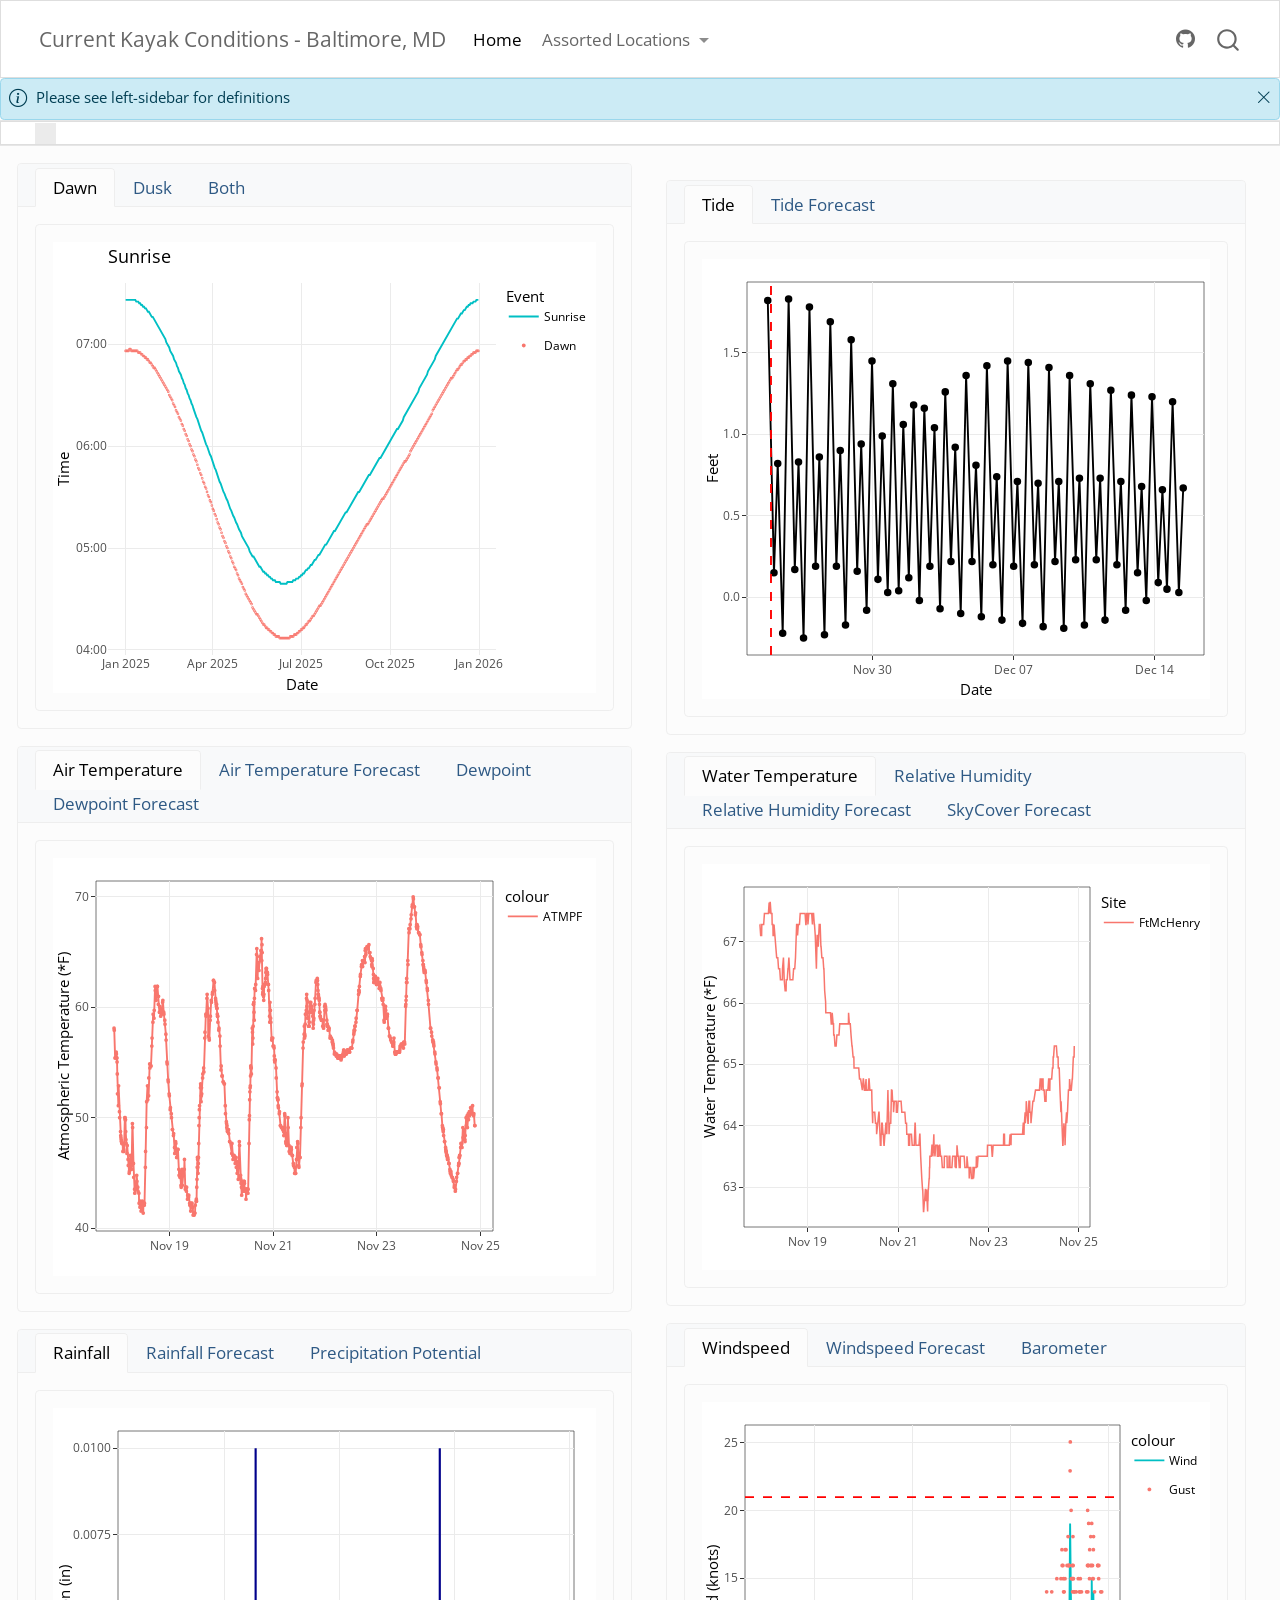
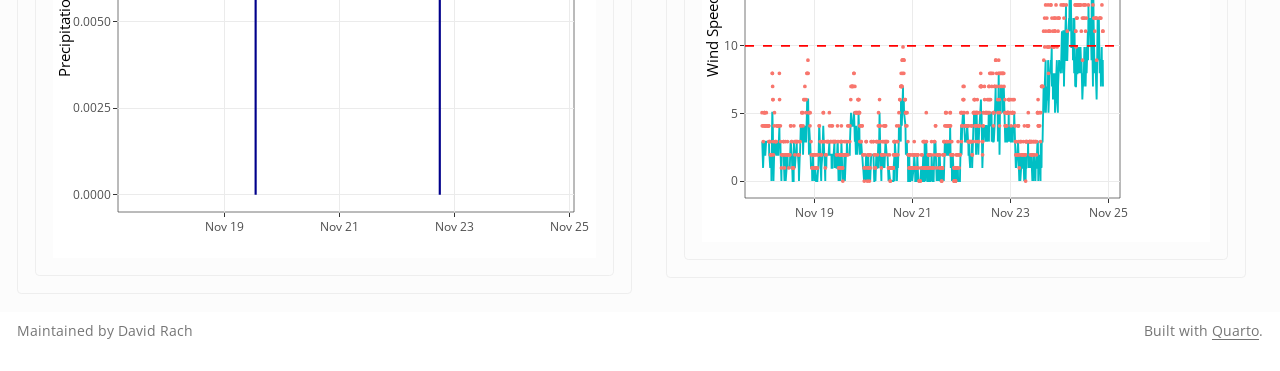
==== commit 5e748a6a: "Data updated" ====
--- a/docs/index.html
+++ b/docs/index.html
@@ -189,8 +189,8 @@
 <div class="card cell html-fill-item html-fill-container bslib-card" data-bslib-card-init="" data-require-bs-caller="card()" data-full-screen="false">
 <div class="card-body html-fill-item html-fill-container">
 <div class="cell-output-display html-fill-item html-fill-container">
-<div class="plotly html-widget html-fill-item html-fill-container" id="htmlwidget-f2b0cb0f018b7db9c156" style="width:100%;height:406px;"></div>
-<script type="application/json" data-for="htmlwidget-f2b0cb0f018b7db9c156">{"x":{"data":[{"x":[20089,20090,20091,20092,20093,20094,20095,20096,20097,20098,20099,20100,20101,20102,20103,20104,20105,20106,20107,20108,20109,20110,20111,20112,20113,20114,20115,20116,20117,20118,20119,20120,20121,20122,20123,20124,20125,20126,20127,20128,20129,20130,20131,20132,20133,20134,20135,20136,20137,20138,20139,20140,20141,20142,20143,20144,20145,20146,20147,20148,20149,20150,20151,20152,20153,20154,20155,20156,20157,20158,20159,20160,20161,20162,20163,20164,20165,20166,20167,20168,20169,20170,20171,20172,20173,20174,20175,20176,20177,20178,20179,20180,20181,20182,20183,20184,20185,20186,20187,20188,20189,20190,20191,20192,20193,20194,20195,20196,20197,20198,20199,20200,20201,20202,20203,20204,20205,20206,20207,20208,20209,20210,20211,20212,20213,20214,20215,20216,20217,20218,20219,20220,20221,20222,20223,20224,20225,20226,20227,20228,20229,20230,20231,20232,20233,20234,20235,20236,20237,20238,20239,20240,20241,20242,20243,20244,20245,20246,20247,20248,20249,20250,20251,20252,20253,20254,20255,20256,20257,20258,20259,20260,20261,20262,20263,20264,20265,20266,20267,20268,20269,20270,20271,20272,20273,20274,20275,20276,20277,20278,20279,20280,20281,20282,20283,20284,20285,20286,20287,20288,20289,20290,20291,20292,20293,20294,20295,20296,20297,20298,20299,20300,20301,20302,20303,20304,20305,20306,20307,20308,20309,20310,20311,20312,20313,20314,20315,20316,20317,20318,20319,20320,20321,20322,20323,20324,20325,20326,20327,20328,20329,20330,20331,20332,20333,20334,20335,20336,20337,20338,20339,20340,20341,20342,20343,20344,20345,20346,20347,20348,20349,20350,20351,20352,20353,20354,20355,20356,20357,20358,20359,20360,20361,20362,20363,20364,20365,20366,20367,20368,20369,20370,20371,20372,20373,20374,20375,20376,20377,20378,20379,20380,20381,20382,20383,20384,20385,20386,20387,20388,20389,20390,20391,20392,20393,20394,20395,20396,20397,20398,20399,20400,20401,20402,20403,20404,20405,20406,20407,20408,20409,20410,20411,20412,20413,20414,20415,20416,20417,20418,20419,20420,20421,20422,20423,20424,20425,20426,20427,20428,20429,20430,20431,20432,20433,20434,20435,20436,20437,20438,20439,20440,20441,20442,20443,20444,20445,20446,20447,20448,20449,20450,20451,20452,20453],"y":[26760,26760,26760,26760,26760,26760,26760,26760,26760,26760,26760,26700,26700,26700,26640,26640,26580,26580,26520,26520,26460,26460,26400,26340,26340,26280,26220,26160,26160,26100,26040,25980,25920,25860,25800,25740,25680,25620,25560,25500,25440,25380,25260,25200,25140,25080,24960,24900,24840,24780,24660,24600,24540,24420,24360,24240,24180,24120,24000,23940,23820,23760,23640,23580,23460,23400,23280,23220,23100,23040,22920,22800,22740,22620,22560,22440,22380,22260,22140,22080,21960,21900,21780,21660,21600,21480,21420,21300,21240,21120,21000,20940,20820,20760,20640,20580,20460,20340,20280,20160,20100,19980,19920,19800,19740,19680,19560,19500,19380,19320,19200,19140,19080,18960,18900,18840,18720,18660,18600,18540,18420,18360,18300,18240,18180,18120,18060,18000,17880,17820,17760,17700,17700,17640,17580,17520,17460,17400,17340,17340,17280,17220,17160,17160,17100,17100,17040,17040,16980,16980,16920,16920,16860,16860,16860,16800,16800,16800,16800,16800,16740,16740,16740,16740,16740,16740,16740,16800,16800,16800,16800,16800,16800,16860,16860,16860,16920,16920,16920,16980,16980,17040,17040,17100,17100,17160,17220,17220,17280,17280,17340,17400,17400,17460,17520,17580,17580,17640,17700,17760,17760,17820,17880,17940,18000,18060,18120,18120,18180,18240,18300,18360,18420,18480,18540,18600,18600,18660,18720,18780,18840,18900,18960,19020,19080,19140,19200,19260,19260,19320,19380,19440,19500,19560,19620,19680,19740,19800,19860,19920,19980,19980,20040,20100,20160,20220,20280,20340,20400,20460,20520,20580,20580,20640,20700,20760,20820,20880,20940,21000,21060,21120,21180,21180,21240,21300,21360,21420,21480,21540,21600,21660,21720,21780,21840,21900,21960,22020,22080,22140,22200,22200,22260,22320,22380,22440,22500,22620,22680,22740,22800,22860,22920,22980,23040,23100,23160,23220,23280,23340,23400,23460,23520,23640,23700,23760,23820,23880,23940,24000,24060,24120,24240,24300,24360,24420,24480,24540,24600,24660,24780,24840,24900,24960,25020,25080,25140,25200,25260,25320,25380,25440,25500,25560,25620,25680,25740,25800,25860,25920,25980,26040,26100,26100,26160,26220,26280,26280,26340,26400,26400,26460,26520,26520,26580,26580,26640,26640,26640,26700,26700,26700,26760,26760,26760],"text":["Date: 2025-01-01<br />Sunrise: 7H 26M 0S<br />colour: Sunrise","Date: 2025-01-02<br />Sunrise: 7H 26M 0S<br />colour: Sunrise","Date: 2025-01-03<br />Sunrise: 7H 26M 0S<br />colour: Sunrise","Date: 2025-01-04<br />Sunrise: 7H 26M 0S<br />colour: Sunrise","Date: 2025-01-05<br />Sunrise: 7H 26M 0S<br />colour: Sunrise","Date: 2025-01-06<br />Sunrise: 7H 26M 0S<br />colour: Sunrise","Date: 2025-01-07<br />Sunrise: 7H 26M 0S<br />colour: Sunrise","Date: 2025-01-08<br />Sunrise: 7H 26M 0S<br />colour: Sunrise","Date: 2025-01-09<br />Sunrise: 7H 26M 0S<br />colour: Sunrise","Date: 2025-01-10<br />Sunrise: 7H 26M 0S<br />colour: Sunrise","Date: 2025-01-11<br />Sunrise: 7H 26M 0S<br />colour: Sunrise","Date: 2025-01-12<br />Sunrise: 7H 25M 0S<br />colour: Sunrise","Date: 2025-01-13<br />Sunrise: 7H 25M 0S<br />colour: Sunrise","Date: 2025-01-14<br />Sunrise: 7H 25M 0S<br />colour: Sunrise","Date: 2025-01-15<br />Sunrise: 7H 24M 0S<br />colour: Sunrise","Date: 2025-01-16<br />Sunrise: 7H 24M 0S<br />colour: Sunrise","Date: 2025-01-17<br />Sunrise: 7H 23M 0S<br />colour: Sunrise","Date: 2025-01-18<br />Sunrise: 7H 23M 0S<br />colour: Sunrise","Date: 2025-01-19<br />Sunrise: 7H 22M 0S<br />colour: Sunrise","Date: 2025-01-20<br />Sunrise: 7H 22M 0S<br />colour: Sunrise","Date: 2025-01-21<br />Sunrise: 7H 21M 0S<br />colour: Sunrise","Date: 2025-01-22<br />Sunrise: 7H 21M 0S<br />colour: Sunrise","Date: 2025-01-23<br />Sunrise: 7H 20M 0S<br />colour: Sunrise","Date: 2025-01-24<br />Sunrise: 7H 19M 0S<br />colour: Sunrise","Date: 2025-01-25<br />Sunrise: 7H 19M 0S<br />colour: Sunrise","Date: 2025-01-26<br />Sunrise: 7H 18M 0S<br />colour: Sunrise","Date: 2025-01-27<br />Sunrise: 7H 17M 0S<br />colour: Sunrise","Date: 2025-01-28<br />Sunrise: 7H 16M 0S<br />colour: Sunrise","Date: 2025-01-29<br />Sunrise: 7H 16M 0S<br />colour: Sunrise","Date: 2025-01-30<br />Sunrise: 7H 15M 0S<br />colour: Sunrise","Date: 2025-01-31<br />Sunrise: 7H 14M 0S<br />colour: Sunrise","Date: 2025-02-01<br />Sunrise: 7H 13M 0S<br />colour: Sunrise","Date: 2025-02-02<br />Sunrise: 7H 12M 0S<br />colour: Sunrise","Date: 2025-02-03<br />Sunrise: 7H 11M 0S<br />colour: Sunrise","Date: 2025-02-04<br />Sunrise: 7H 10M 0S<br />colour: Sunrise","Date: 2025-02-05<br />Sunrise: 7H 9M 0S<br />colour: Sunrise","Date: 2025-02-06<br />Sunrise: 7H 8M 0S<br />colour: Sunrise","Date: 2025-02-07<br />Sunrise: 7H 7M 0S<br />colour: Sunrise","Date: 2025-02-08<br />Sunrise: 7H 6M 0S<br />colour: Sunrise","Date: 2025-02-09<br />Sunrise: 7H 5M 0S<br />colour: Sunrise","Date: 2025-02-10<br />Sunrise: 7H 4M 0S<br />colour: Sunrise","Date: 2025-02-11<br />Sunrise: 7H 3M 0S<br />colour: Sunrise","Date: 2025-02-12<br />Sunrise: 7H 1M 0S<br />colour: Sunrise","Date: 2025-02-13<br />Sunrise: 7H 0M 0S<br />colour: Sunrise","Date: 2025-02-14<br />Sunrise: 6H 59M 0S<br />colour: Sunrise","Date: 2025-02-15<br />Sunrise: 6H 58M 0S<br />colour: Sunrise","Date: 2025-02-16<br />Sunrise: 6H 56M 0S<br />colour: Sunrise","Date: 2025-02-17<br />Sunrise: 6H 55M 0S<br />colour: Sunrise","Date: 2025-02-18<br />Sunrise: 6H 54M 0S<br />colour: Sunrise","Date: 2025-02-19<br />Sunrise: 6H 53M 0S<br />colour: Sunrise","Date: 2025-02-20<br />Sunrise: 6H 51M 0S<br />colour: Sunrise","Date: 2025-02-21<br />Sunrise: 6H 50M 0S<br />colour: Sunrise","Date: 2025-02-22<br />Sunrise: 6H 49M 0S<br />colour: Sunrise","Date: 2025-02-23<br />Sunrise: 6H 47M 0S<br />colour: Sunrise","Date: 2025-02-24<br />Sunrise: 6H 46M 0S<br />colour: Sunrise","Date: 2025-02-25<br />Sunrise: 6H 44M 0S<br />colour: Sunrise","Date: 2025-02-26<br />Sunrise: 6H 43M 0S<br />colour: Sunrise","Date: 2025-02-27<br />Sunrise: 6H 42M 0S<br />colour: Sunrise","Date: 2025-02-28<br />Sunrise: 6H 40M 0S<br />colour: Sunrise","Date: 2025-03-01<br />Sunrise: 6H 39M 0S<br />colour: Sunrise","Date: 2025-03-02<br />Sunrise: 6H 37M 0S<br />colour: Sunrise","Date: 2025-03-03<br />Sunrise: 6H 36M 0S<br />colour: Sunrise","Date: 2025-03-04<br />Sunrise: 6H 34M 0S<br />colour: Sunrise","Date: 2025-03-05<br />Sunrise: 6H 33M 0S<br />colour: Sunrise","Date: 2025-03-06<br />Sunrise: 6H 31M 0S<br />colour: Sunrise","Date: 2025-03-07<br />Sunrise: 6H 30M 0S<br />colour: Sunrise","Date: 2025-03-08<br />Sunrise: 6H 28M 0S<br />colour: Sunrise","Date: 2025-03-09<br />Sunrise: 6H 27M 0S<br />colour: Sunrise","Date: 2025-03-10<br />Sunrise: 6H 25M 0S<br />colour: Sunrise","Date: 2025-03-11<br />Sunrise: 6H 24M 0S<br />colour: Sunrise","Date: 2025-03-12<br />Sunrise: 6H 22M 0S<br />colour: Sunrise","Date: 2025-03-13<br />Sunrise: 6H 20M 0S<br />colour: Sunrise","Date: 2025-03-14<br />Sunrise: 6H 19M 0S<br />colour: Sunrise","Date: 2025-03-15<br />Sunrise: 6H 17M 0S<br />colour: Sunrise","Date: 2025-03-16<br />Sunrise: 6H 16M 0S<br />colour: Sunrise","Date: 2025-03-17<br />Sunrise: 6H 14M 0S<br />colour: Sunrise","Date: 2025-03-18<br />Sunrise: 6H 13M 0S<br />colour: Sunrise","Date: 2025-03-19<br />Sunrise: 6H 11M 0S<br />colour: Sunrise","Date: 2025-03-20<br />Sunrise: 6H 9M 0S<br />colour: Sunrise","Date: 2025-03-21<br />Sunrise: 6H 8M 0S<br />colour: Sunrise","Date: 2025-03-22<br />Sunrise: 6H 6M 0S<br />colour: Sunrise","Date: 2025-03-23<br />Sunrise: 6H 5M 0S<br />colour: Sunrise","Date: 2025-03-24<br />Sunrise: 6H 3M 0S<br />colour: Sunrise","Date: 2025-03-25<br />Sunrise: 6H 1M 0S<br />colour: Sunrise","Date: 2025-03-26<br />Sunrise: 6H 0M 0S<br />colour: Sunrise","Date: 2025-03-27<br />Sunrise: 5H 58M 0S<br />colour: Sunrise","Date: 2025-03-28<br />Sunrise: 5H 57M 0S<br />colour: Sunrise","Date: 2025-03-29<br />Sunrise: 5H 55M 0S<br />colour: Sunrise","Date: 2025-03-30<br />Sunrise: 5H 54M 0S<br />colour: Sunrise","Date: 2025-03-31<br />Sunrise: 5H 52M 0S<br />colour: Sunrise","Date: 2025-04-01<br />Sunrise: 5H 50M 0S<br />colour: Sunrise","Date: 2025-04-02<br />Sunrise: 5H 49M 0S<br />colour: Sunrise","Date: 2025-04-03<br />Sunrise: 5H 47M 0S<br />colour: Sunrise","Date: 2025-04-04<br />Sunrise: 5H 46M 0S<br />colour: Sunrise","Date: 2025-04-05<br />Sunrise: 5H 44M 0S<br />colour: Sunrise","Date: 2025-04-06<br />Sunrise: 5H 43M 0S<br />colour: Sunrise","Date: 2025-04-07<br />Sunrise: 5H 41M 0S<br />colour: Sunrise","Date: 2025-04-08<br />Sunrise: 5H 39M 0S<br />colour: Sunrise","Date: 2025-04-09<br />Sunrise: 5H 38M 0S<br />colour: Sunrise","Date: 2025-04-10<br />Sunrise: 5H 36M 0S<br />colour: Sunrise","Date: 2025-04-11<br />Sunrise: 5H 35M 0S<br />colour: Sunrise","Date: 2025-04-12<br />Sunrise: 5H 33M 0S<br />colour: Sunrise","Date: 2025-04-13<br />Sunrise: 5H 32M 0S<br />colour: Sunrise","Date: 2025-04-14<br />Sunrise: 5H 30M 0S<br />colour: Sunrise","Date: 2025-04-15<br />Sunrise: 5H 29M 0S<br />colour: Sunrise","Date: 2025-04-16<br />Sunrise: 5H 28M 0S<br />colour: Sunrise","Date: 2025-04-17<br />Sunrise: 5H 26M 0S<br />colour: Sunrise","Date: 2025-04-18<br />Sunrise: 5H 25M 0S<br />colour: Sunrise","Date: 2025-04-19<br />Sunrise: 5H 23M 0S<br />colour: Sunrise","Date: 2025-04-20<br />Sunrise: 5H 22M 0S<br />colour: Sunrise","Date: 2025-04-21<br />Sunrise: 5H 20M 0S<br />colour: Sunrise","Date: 2025-04-22<br />Sunrise: 5H 19M 0S<br />colour: Sunrise","Date: 2025-04-23<br />Sunrise: 5H 18M 0S<br />colour: Sunrise","Date: 2025-04-24<br />Sunrise: 5H 16M 0S<br />colour: Sunrise","Date: 2025-04-25<br />Sunrise: 5H 15M 0S<br />colour: Sunrise","Date: 2025-04-26<br />Sunrise: 5H 14M 0S<br />colour: Sunrise","Date: 2025-04-27<br />Sunrise: 5H 12M 0S<br />colour: Sunrise","Date: 2025-04-28<br />Sunrise: 5H 11M 0S<br />colour: Sunrise","Date: 2025-04-29<br />Sunrise: 5H 10M 0S<br />colour: Sunrise","Date: 2025-04-30<br />Sunrise: 5H 9M 0S<br />colour: Sunrise","Date: 2025-05-01<br />Sunrise: 5H 7M 0S<br />colour: Sunrise","Date: 2025-05-02<br />Sunrise: 5H 6M 0S<br />colour: Sunrise","Date: 2025-05-03<br />Sunrise: 5H 5M 0S<br />colour: Sunrise","Date: 2025-05-04<br />Sunrise: 5H 4M 0S<br />colour: Sunrise","Date: 2025-05-05<br />Sunrise: 5H 3M 0S<br />colour: Sunrise","Date: 2025-05-06<br />Sunrise: 5H 2M 0S<br />colour: Sunrise","Date: 2025-05-07<br />Sunrise: 5H 1M 0S<br />colour: Sunrise","Date: 2025-05-08<br />Sunrise: 5H 0M 0S<br />colour: Sunrise","Date: 2025-05-09<br />Sunrise: 4H 58M 0S<br />colour: Sunrise","Date: 2025-05-10<br />Sunrise: 4H 57M 0S<br />colour: Sunrise","Date: 2025-05-11<br />Sunrise: 4H 56M 0S<br />colour: Sunrise","Date: 2025-05-12<br />Sunrise: 4H 55M 0S<br />colour: Sunrise","Date: 2025-05-13<br />Sunrise: 4H 55M 0S<br />colour: Sunrise","Date: 2025-05-14<br />Sunrise: 4H 54M 0S<br />colour: Sunrise","Date: 2025-05-15<br />Sunrise: 4H 53M 0S<br />colour: Sunrise","Date: 2025-05-16<br />Sunrise: 4H 52M 0S<br />colour: Sunrise","Date: 2025-05-17<br />Sunrise: 4H 51M 0S<br />colour: Sunrise","Date: 2025-05-18<br />Sunrise: 4H 50M 0S<br />colour: Sunrise","Date: 2025-05-19<br />Sunrise: 4H 49M 0S<br />colour: Sunrise","Date: 2025-05-20<br />Sunrise: 4H 49M 0S<br />colour: Sunrise","Date: 2025-05-21<br />Sunrise: 4H 48M 0S<br />colour: Sunrise","Date: 2025-05-22<br />Sunrise: 4H 47M 0S<br />colour: Sunrise","Date: 2025-05-23<br />Sunrise: 4H 46M 0S<br />colour: Sunrise","Date: 2025-05-24<br />Sunrise: 4H 46M 0S<br />colour: Sunrise","Date: 2025-05-25<br />Sunrise: 4H 45M 0S<br />colour: Sunrise","Date: 2025-05-26<br />Sunrise: 4H 45M 0S<br />colour: Sunrise","Date: 2025-05-27<br />Sunrise: 4H 44M 0S<br />colour: Sunrise","Date: 2025-05-28<br />Sunrise: 4H 44M 0S<br />colour: Sunrise","Date: 2025-05-29<br />Sunrise: 4H 43M 0S<br />colour: Sunrise","Date: 2025-05-30<br />Sunrise: 4H 43M 0S<br />colour: Sunrise","Date: 2025-05-31<br />Sunrise: 4H 42M 0S<br />colour: Sunrise","Date: 2025-06-01<br />Sunrise: 4H 42M 0S<br />colour: Sunrise","Date: 2025-06-02<br />Sunrise: 4H 41M 0S<br />colour: Sunrise","Date: 2025-06-03<br />Sunrise: 4H 41M 0S<br />colour: Sunrise","Date: 2025-06-04<br />Sunrise: 4H 41M 0S<br />colour: Sunrise","Date: 2025-06-05<br />Sunrise: 4H 40M 0S<br />colour: Sunrise","Date: 2025-06-06<br />Sunrise: 4H 40M 0S<br />colour: Sunrise","Date: 2025-06-07<br />Sunrise: 4H 40M 0S<br />colour: Sunrise","Date: 2025-06-08<br />Sunrise: 4H 40M 0S<br />colour: Sunrise","Date: 2025-06-09<br />Sunrise: 4H 40M 0S<br />colour: Sunrise","Date: 2025-06-10<br />Sunrise: 4H 39M 0S<br />colour: Sunrise","Date: 2025-06-11<br />Sunrise: 4H 39M 0S<br />colour: Sunrise","Date: 2025-06-12<br />Sunrise: 4H 39M 0S<br />colour: Sunrise","Date: 2025-06-13<br />Sunrise: 4H 39M 0S<br />colour: Sunrise","Date: 2025-06-14<br />Sunrise: 4H 39M 0S<br />colour: Sunrise","Date: 2025-06-15<br />Sunrise: 4H 39M 0S<br />colour: Sunrise","Date: 2025-06-16<br />Sunrise: 4H 39M 0S<br />colour: Sunrise","Date: 2025-06-17<br />Sunrise: 4H 40M 0S<br />colour: Sunrise","Date: 2025-06-18<br />Sunrise: 4H 40M 0S<br />colour: Sunrise","Date: 2025-06-19<br />Sunrise: 4H 40M 0S<br />colour: Sunrise","Date: 2025-06-20<br />Sunrise: 4H 40M 0S<br />colour: Sunrise","Date: 2025-06-21<br />Sunrise: 4H 40M 0S<br />colour: Sunrise","Date: 2025-06-22<br />Sunrise: 4H 40M 0S<br />colour: Sunrise","Date: 2025-06-23<br />Sunrise: 4H 41M 0S<br />colour: Sunrise","Date: 2025-06-24<br />Sunrise: 4H 41M 0S<br />colour: Sunrise","Date: 2025-06-25<br />Sunrise: 4H 41M 0S<br />colour: Sunrise","Date: 2025-06-26<br />Sunrise: 4H 42M 0S<br />colour: Sunrise","Date: 2025-06-27<br />Sunrise: 4H 42M 0S<br />colour: Sunrise","Date: 2025-06-28<br />Sunrise: 4H 42M 0S<br />colour: Sunrise","Date: 2025-06-29<br />Sunrise: 4H 43M 0S<br />colour: Sunrise","Date: 2025-06-30<br />Sunrise: 4H 43M 0S<br />colour: Sunrise","Date: 2025-07-01<br />Sunrise: 4H 44M 0S<br />colour: Sunrise","Date: 2025-07-02<br />Sunrise: 4H 44M 0S<br />colour: Sunrise","Date: 2025-07-03<br />Sunrise: 4H 45M 0S<br />colour: Sunrise","Date: 2025-07-04<br />Sunrise: 4H 45M 0S<br />colour: Sunrise","Date: 2025-07-05<br />Sunrise: 4H 46M 0S<br />colour: Sunrise","Date: 2025-07-06<br />Sunrise: 4H 47M 0S<br />colour: Sunrise","Date: 2025-07-07<br />Sunrise: 4H 47M 0S<br />colour: Sunrise","Date: 2025-07-08<br />Sunrise: 4H 48M 0S<br />colour: Sunrise","Date: 2025-07-09<br />Sunrise: 4H 48M 0S<br />colour: Sunrise","Date: 2025-07-10<br />Sunrise: 4H 49M 0S<br />colour: Sunrise","Date: 2025-07-11<br />Sunrise: 4H 50M 0S<br />colour: Sunrise","Date: 2025-07-12<br />Sunrise: 4H 50M 0S<br />colour: Sunrise","Date: 2025-07-13<br />Sunrise: 4H 51M 0S<br />colour: Sunrise","Date: 2025-07-14<br />Sunrise: 4H 52M 0S<br />colour: Sunrise","Date: 2025-07-15<br />Sunrise: 4H 53M 0S<br />colour: Sunrise","Date: 2025-07-16<br />Sunrise: 4H 53M 0S<br />colour: Sunrise","Date: 2025-07-17<br />Sunrise: 4H 54M 0S<br />colour: Sunrise","Date: 2025-07-18<br />Sunrise: 4H 55M 0S<br />colour: Sunrise","Date: 2025-07-19<br />Sunrise: 4H 56M 0S<br />colour: Sunrise","Date: 2025-07-20<br />Sunrise: 4H 56M 0S<br />colour: Sunrise","Date: 2025-07-21<br />Sunrise: 4H 57M 0S<br />colour: Sunrise","Date: 2025-07-22<br />Sunrise: 4H 58M 0S<br />colour: Sunrise","Date: 2025-07-23<br />Sunrise: 4H 59M 0S<br />colour: Sunrise","Date: 2025-07-24<br />Sunrise: 5H 0M 0S<br />colour: Sunrise","Date: 2025-07-25<br />Sunrise: 5H 1M 0S<br />colour: Sunrise","Date: 2025-07-26<br />Sunrise: 5H 2M 0S<br />colour: Sunrise","Date: 2025-07-27<br />Sunrise: 5H 2M 0S<br />colour: Sunrise","Date: 2025-07-28<br />Sunrise: 5H 3M 0S<br />colour: Sunrise","Date: 2025-07-29<br />Sunrise: 5H 4M 0S<br />colour: Sunrise","Date: 2025-07-30<br />Sunrise: 5H 5M 0S<br />colour: Sunrise","Date: 2025-07-31<br />Sunrise: 5H 6M 0S<br />colour: Sunrise","Date: 2025-08-01<br />Sunrise: 5H 7M 0S<br />colour: Sunrise","Date: 2025-08-02<br />Sunrise: 5H 8M 0S<br />colour: Sunrise","Date: 2025-08-03<br />Sunrise: 5H 9M 0S<br />colour: Sunrise","Date: 2025-08-04<br />Sunrise: 5H 10M 0S<br />colour: Sunrise","Date: 2025-08-05<br />Sunrise: 5H 10M 0S<br />colour: Sunrise","Date: 2025-08-06<br />Sunrise: 5H 11M 0S<br />colour: Sunrise","Date: 2025-08-07<br />Sunrise: 5H 12M 0S<br />colour: Sunrise","Date: 2025-08-08<br />Sunrise: 5H 13M 0S<br />colour: Sunrise","Date: 2025-08-09<br />Sunrise: 5H 14M 0S<br />colour: Sunrise","Date: 2025-08-10<br />Sunrise: 5H 15M 0S<br />colour: Sunrise","Date: 2025-08-11<br />Sunrise: 5H 16M 0S<br />colour: Sunrise","Date: 2025-08-12<br />Sunrise: 5H 17M 0S<br />colour: Sunrise","Date: 2025-08-13<br />Sunrise: 5H 18M 0S<br />colour: Sunrise","Date: 2025-08-14<br />Sunrise: 5H 19M 0S<br />colour: Sunrise","Date: 2025-08-15<br />Sunrise: 5H 20M 0S<br />colour: Sunrise","Date: 2025-08-16<br />Sunrise: 5H 21M 0S<br />colour: Sunrise","Date: 2025-08-17<br />Sunrise: 5H 21M 0S<br />colour: Sunrise","Date: 2025-08-18<br />Sunrise: 5H 22M 0S<br />colour: Sunrise","Date: 2025-08-19<br />Sunrise: 5H 23M 0S<br />colour: Sunrise","Date: 2025-08-20<br />Sunrise: 5H 24M 0S<br />colour: Sunrise","Date: 2025-08-21<br />Sunrise: 5H 25M 0S<br />colour: Sunrise","Date: 2025-08-22<br />Sunrise: 5H 26M 0S<br />colour: Sunrise","Date: 2025-08-23<br />Sunrise: 5H 27M 0S<br />colour: Sunrise","Date: 2025-08-24<br />Sunrise: 5H 28M 0S<br />colour: Sunrise","Date: 2025-08-25<br />Sunrise: 5H 29M 0S<br />colour: Sunrise","Date: 2025-08-26<br />Sunrise: 5H 30M 0S<br />colour: Sunrise","Date: 2025-08-27<br />Sunrise: 5H 31M 0S<br />colour: Sunrise","Date: 2025-08-28<br />Sunrise: 5H 32M 0S<br />colour: Sunrise","Date: 2025-08-29<br />Sunrise: 5H 33M 0S<br />colour: Sunrise","Date: 2025-08-30<br />Sunrise: 5H 33M 0S<br />colour: Sunrise","Date: 2025-08-31<br />Sunrise: 5H 34M 0S<br />colour: Sunrise","Date: 2025-09-01<br />Sunrise: 5H 35M 0S<br />colour: Sunrise","Date: 2025-09-02<br />Sunrise: 5H 36M 0S<br />colour: Sunrise","Date: 2025-09-03<br />Sunrise: 5H 37M 0S<br />colour: Sunrise","Date: 2025-09-04<br />Sunrise: 5H 38M 0S<br />colour: Sunrise","Date: 2025-09-05<br />Sunrise: 5H 39M 0S<br />colour: Sunrise","Date: 2025-09-06<br />Sunrise: 5H 40M 0S<br />colour: Sunrise","Date: 2025-09-07<br />Sunrise: 5H 41M 0S<br />colour: Sunrise","Date: 2025-09-08<br />Sunrise: 5H 42M 0S<br />colour: Sunrise","Date: 2025-09-09<br />Sunrise: 5H 43M 0S<br />colour: Sunrise","Date: 2025-09-10<br />Sunrise: 5H 43M 0S<br />colour: Sunrise","Date: 2025-09-11<br />Sunrise: 5H 44M 0S<br />colour: Sunrise","Date: 2025-09-12<br />Sunrise: 5H 45M 0S<br />colour: Sunrise","Date: 2025-09-13<br />Sunrise: 5H 46M 0S<br />colour: Sunrise","Date: 2025-09-14<br />Sunrise: 5H 47M 0S<br />colour: Sunrise","Date: 2025-09-15<br />Sunrise: 5H 48M 0S<br />colour: Sunrise","Date: 2025-09-16<br />Sunrise: 5H 49M 0S<br />colour: Sunrise","Date: 2025-09-17<br />Sunrise: 5H 50M 0S<br />colour: Sunrise","Date: 2025-09-18<br />Sunrise: 5H 51M 0S<br />colour: Sunrise","Date: 2025-09-19<br />Sunrise: 5H 52M 0S<br />colour: Sunrise","Date: 2025-09-20<br />Sunrise: 5H 53M 0S<br />colour: Sunrise","Date: 2025-09-21<br />Sunrise: 5H 53M 0S<br />colour: Sunrise","Date: 2025-09-22<br />Sunrise: 5H 54M 0S<br />colour: Sunrise","Date: 2025-09-23<br />Sunrise: 5H 55M 0S<br />colour: Sunrise","Date: 2025-09-24<br />Sunrise: 5H 56M 0S<br />colour: Sunrise","Date: 2025-09-25<br />Sunrise: 5H 57M 0S<br />colour: Sunrise","Date: 2025-09-26<br />Sunrise: 5H 58M 0S<br />colour: Sunrise","Date: 2025-09-27<br />Sunrise: 5H 59M 0S<br />colour: Sunrise","Date: 2025-09-28<br />Sunrise: 6H 0M 0S<br />colour: Sunrise","Date: 2025-09-29<br />Sunrise: 6H 1M 0S<br />colour: Sunrise","Date: 2025-09-30<br />Sunrise: 6H 2M 0S<br />colour: Sunrise","Date: 2025-10-01<br />Sunrise: 6H 3M 0S<br />colour: Sunrise","Date: 2025-10-02<br />Sunrise: 6H 4M 0S<br />colour: Sunrise","Date: 2025-10-03<br />Sunrise: 6H 5M 0S<br />colour: Sunrise","Date: 2025-10-04<br />Sunrise: 6H 6M 0S<br />colour: Sunrise","Date: 2025-10-05<br />Sunrise: 6H 7M 0S<br />colour: Sunrise","Date: 2025-10-06<br />Sunrise: 6H 8M 0S<br />colour: Sunrise","Date: 2025-10-07<br />Sunrise: 6H 9M 0S<br />colour: Sunrise","Date: 2025-10-08<br />Sunrise: 6H 10M 0S<br />colour: Sunrise","Date: 2025-10-09<br />Sunrise: 6H 10M 0S<br />colour: Sunrise","Date: 2025-10-10<br />Sunrise: 6H 11M 0S<br />colour: Sunrise","Date: 2025-10-11<br />Sunrise: 6H 12M 0S<br />colour: Sunrise","Date: 2025-10-12<br />Sunrise: 6H 13M 0S<br />colour: Sunrise","Date: 2025-10-13<br />Sunrise: 6H 14M 0S<br />colour: Sunrise","Date: 2025-10-14<br />Sunrise: 6H 15M 0S<br />colour: Sunrise","Date: 2025-10-15<br />Sunrise: 6H 17M 0S<br />colour: Sunrise","Date: 2025-10-16<br />Sunrise: 6H 18M 0S<br />colour: Sunrise","Date: 2025-10-17<br />Sunrise: 6H 19M 0S<br />colour: Sunrise","Date: 2025-10-18<br />Sunrise: 6H 20M 0S<br />colour: Sunrise","Date: 2025-10-19<br />Sunrise: 6H 21M 0S<br />colour: Sunrise","Date: 2025-10-20<br />Sunrise: 6H 22M 0S<br />colour: Sunrise","Date: 2025-10-21<br />Sunrise: 6H 23M 0S<br />colour: Sunrise","Date: 2025-10-22<br />Sunrise: 6H 24M 0S<br />colour: Sunrise","Date: 2025-10-23<br />Sunrise: 6H 25M 0S<br />colour: Sunrise","Date: 2025-10-24<br />Sunrise: 6H 26M 0S<br />colour: Sunrise","Date: 2025-10-25<br />Sunrise: 6H 27M 0S<br />colour: Sunrise","Date: 2025-10-26<br />Sunrise: 6H 28M 0S<br />colour: Sunrise","Date: 2025-10-27<br />Sunrise: 6H 29M 0S<br />colour: Sunrise","Date: 2025-10-28<br />Sunrise: 6H 30M 0S<br />colour: Sunrise","Date: 2025-10-29<br />Sunrise: 6H 31M 0S<br />colour: Sunrise","Date: 2025-10-30<br />Sunrise: 6H 32M 0S<br />colour: Sunrise","Date: 2025-10-31<br />Sunrise: 6H 34M 0S<br />colour: Sunrise","Date: 2025-11-01<br />Sunrise: 6H 35M 0S<br />colour: Sunrise","Date: 2025-11-02<br />Sunrise: 6H 36M 0S<br />colour: Sunrise","Date: 2025-11-03<br />Sunrise: 6H 37M 0S<br />colour: Sunrise","Date: 2025-11-04<br />Sunrise: 6H 38M 0S<br />colour: Sunrise","Date: 2025-11-05<br />Sunrise: 6H 39M 0S<br />colour: Sunrise","Date: 2025-11-06<br />Sunrise: 6H 40M 0S<br />colour: Sunrise","Date: 2025-11-07<br />Sunrise: 6H 41M 0S<br />colour: Sunrise","Date: 2025-11-08<br />Sunrise: 6H 42M 0S<br />colour: Sunrise","Date: 2025-11-09<br />Sunrise: 6H 44M 0S<br />colour: Sunrise","Date: 2025-11-10<br />Sunrise: 6H 45M 0S<br />colour: Sunrise","Date: 2025-11-11<br />Sunrise: 6H 46M 0S<br />colour: Sunrise","Date: 2025-11-12<br />Sunrise: 6H 47M 0S<br />colour: Sunrise","Date: 2025-11-13<br />Sunrise: 6H 48M 0S<br />colour: Sunrise","Date: 2025-11-14<br />Sunrise: 6H 49M 0S<br />colour: Sunrise","Date: 2025-11-15<br />Sunrise: 6H 50M 0S<br />colour: Sunrise","Date: 2025-11-16<br />Sunrise: 6H 51M 0S<br />colour: Sunrise","Date: 2025-11-17<br />Sunrise: 6H 53M 0S<br />colour: Sunrise","Date: 2025-11-18<br />Sunrise: 6H 54M 0S<br />colour: Sunrise","Date: 2025-11-19<br />Sunrise: 6H 55M 0S<br />colour: Sunrise","Date: 2025-11-20<br />Sunrise: 6H 56M 0S<br />colour: Sunrise","Date: 2025-11-21<br />Sunrise: 6H 57M 0S<br />colour: Sunrise","Date: 2025-11-22<br />Sunrise: 6H 58M 0S<br />colour: Sunrise","Date: 2025-11-23<br />Sunrise: 6H 59M 0S<br />colour: Sunrise","Date: 2025-11-24<br />Sunrise: 7H 0M 0S<br />colour: Sunrise","Date: 2025-11-25<br />Sunrise: 7H 1M 0S<br />colour: Sunrise","Date: 2025-11-26<br />Sunrise: 7H 2M 0S<br />colour: Sunrise","Date: 2025-11-27<br />Sunrise: 7H 3M 0S<br />colour: Sunrise","Date: 2025-11-28<br />Sunrise: 7H 4M 0S<br />colour: Sunrise","Date: 2025-11-29<br />Sunrise: 7H 5M 0S<br />colour: Sunrise","Date: 2025-11-30<br />Sunrise: 7H 6M 0S<br />colour: Sunrise","Date: 2025-12-01<br />Sunrise: 7H 7M 0S<br />colour: Sunrise","Date: 2025-12-02<br />Sunrise: 7H 8M 0S<br />colour: Sunrise","Date: 2025-12-03<br />Sunrise: 7H 9M 0S<br />colour: Sunrise","Date: 2025-12-04<br />Sunrise: 7H 10M 0S<br />colour: Sunrise","Date: 2025-12-05<br />Sunrise: 7H 11M 0S<br />colour: Sunrise","Date: 2025-12-06<br />Sunrise: 7H 12M 0S<br />colour: Sunrise","Date: 2025-12-07<br />Sunrise: 7H 13M 0S<br />colour: Sunrise","Date: 2025-12-08<br />Sunrise: 7H 14M 0S<br />colour: Sunrise","Date: 2025-12-09<br />Sunrise: 7H 15M 0S<br />colour: Sunrise","Date: 2025-12-10<br />Sunrise: 7H 15M 0S<br />colour: Sunrise","Date: 2025-12-11<br />Sunrise: 7H 16M 0S<br />colour: Sunrise","Date: 2025-12-12<br />Sunrise: 7H 17M 0S<br />colour: Sunrise","Date: 2025-12-13<br />Sunrise: 7H 18M 0S<br />colour: Sunrise","Date: 2025-12-14<br />Sunrise: 7H 18M 0S<br />colour: Sunrise","Date: 2025-12-15<br />Sunrise: 7H 19M 0S<br />colour: Sunrise","Date: 2025-12-16<br />Sunrise: 7H 20M 0S<br />colour: Sunrise","Date: 2025-12-17<br />Sunrise: 7H 20M 0S<br />colour: Sunrise","Date: 2025-12-18<br />Sunrise: 7H 21M 0S<br />colour: Sunrise","Date: 2025-12-19<br />Sunrise: 7H 22M 0S<br />colour: Sunrise","Date: 2025-12-20<br />Sunrise: 7H 22M 0S<br />colour: Sunrise","Date: 2025-12-21<br />Sunrise: 7H 23M 0S<br />colour: Sunrise","Date: 2025-12-22<br />Sunrise: 7H 23M 0S<br />colour: Sunrise","Date: 2025-12-23<br />Sunrise: 7H 24M 0S<br />colour: Sunrise","Date: 2025-12-24<br />Sunrise: 7H 24M 0S<br />colour: Sunrise","Date: 2025-12-25<br />Sunrise: 7H 24M 0S<br />colour: Sunrise","Date: 2025-12-26<br />Sunrise: 7H 25M 0S<br />colour: Sunrise","Date: 2025-12-27<br />Sunrise: 7H 25M 0S<br />colour: Sunrise","Date: 2025-12-28<br />Sunrise: 7H 25M 0S<br />colour: Sunrise","Date: 2025-12-29<br />Sunrise: 7H 26M 0S<br />colour: Sunrise","Date: 2025-12-30<br />Sunrise: 7H 26M 0S<br />colour: Sunrise","Date: 2025-12-31<br />Sunrise: 7H 26M 0S<br />colour: Sunrise"],"type":"scatter","mode":"lines","line":{"width":1.8897637795275593,"color":"rgba(0,191,196,1)","dash":"solid"},"hoveron":"points","name":"Sunrise","legendgroup":"Sunrise","showlegend":true,"xaxis":"x","yaxis":"y","hoverinfo":"text","frame":null},{"x":[20089,20090,20091,20092,20093,20094,20095,20096,20097,20098,20099,20100,20101,20102,20103,20104,20105,20106,20107,20108,20109,20110,20111,20112,20113,20114,20115,20116,20117,20118,20119,20120,20121,20122,20123,20124,20125,20126,20127,20128,20129,20130,20131,20132,20133,20134,20135,20136,20137,20138,20139,20140,20141,20142,20143,20144,20145,20146,20147,20148,20149,20150,20151,20152,20153,20154,20155,20156,20157,20158,20159,20160,20161,20162,20163,20164,20165,20166,20167,20168,20169,20170,20171,20172,20173,20174,20175,20176,20177,20178,20179,20180,20181,20182,20183,20184,20185,20186,20187,20188,20189,20190,20191,20192,20193,20194,20195,20196,20197,20198,20199,20200,20201,20202,20203,20204,20205,20206,20207,20208,20209,20210,20211,20212,20213,20214,20215,20216,20217,20218,20219,20220,20221,20222,20223,20224,20225,20226,20227,20228,20229,20230,20231,20232,20233,20234,20235,20236,20237,20238,20239,20240,20241,20242,20243,20244,20245,20246,20247,20248,20249,20250,20251,20252,20253,20254,20255,20256,20257,20258,20259,20260,20261,20262,20263,20264,20265,20266,20267,20268,20269,20270,20271,20272,20273,20274,20275,20276,20277,20278,20279,20280,20281,20282,20283,20284,20285,20286,20287,20288,20289,20290,20291,20292,20293,20294,20295,20296,20297,20298,20299,20300,20301,20302,20303,20304,20305,20306,20307,20308,20309,20310,20311,20312,20313,20314,20315,20316,20317,20318,20319,20320,20321,20322,20323,20324,20325,20326,20327,20328,20329,20330,20331,20332,20333,20334,20335,20336,20337,20338,20339,20340,20341,20342,20343,20344,20345,20346,20347,20348,20349,20350,20351,20352,20353,20354,20355,20356,20357,20358,20359,20360,20361,20362,20363,20364,20365,20366,20367,20368,20369,20370,20371,20372,20373,20374,20375,20376,20377,20378,20379,20380,20381,20382,20383,20384,20385,20386,20387,20388,20389,20390,20391,20392,20393,20394,20395,20396,20397,20398,20399,20400,20401,20402,20403,20404,20405,20406,20407,20408,20409,20410,20411,20412,20413,20414,20415,20416,20417,20418,20419,20420,20421,20422,20423,20424,20425,20426,20427,20428,20429,20430,20431,20432,20433,20434,20435,20436,20437,20438,20439,20440,20441,20442,20443,20444,20445,20446,20447,20448,20449,20450,20451,20452,20453],"y":[24960,24960,24960,24960,25020,25020,24960,24960,24960,24960,24960,24960,24960,24900,24900,24900,24840,24840,24780,24780,24720,24720,24660,24660,24600,24540,24540,24480,24420,24360,24360,24300,24240,24180,24120,24060,24000,23940,23880,23820,23760,23700,23640,23580,23520,23400,23340,23280,23220,23100,23040,22980,22860,22800,22740,22620,22560,22500,22380,22320,22200,22140,22020,21960,21840,21780,21660,21600,21480,21420,21300,21240,21120,21060,20940,20820,20760,20640,20580,20460,20340,20280,20160,20100,19980,19860,19800,19680,19620,19500,19380,19320,19200,19140,19020,18900,18840,18720,18660,18540,18420,18360,18240,18180,18060,18000,17880,17820,17700,17640,17520,17460,17340,17280,17220,17100,17040,16920,16860,16800,16740,16620,16560,16500,16380,16320,16260,16200,16140,16080,16020,15900,15840,15780,15720,15660,15660,15600,15540,15480,15420,15360,15300,15300,15240,15180,15180,15120,15120,15060,15060,15000,15000,14940,14940,14880,14880,14880,14880,14820,14820,14820,14820,14820,14820,14820,14820,14820,14820,14820,14880,14880,14880,14880,14940,14940,14940,15000,15000,15060,15060,15120,15120,15180,15180,15240,15300,15300,15360,15420,15420,15480,15540,15600,15600,15660,15720,15780,15840,15900,15960,15960,16020,16080,16140,16200,16260,16320,16380,16440,16500,16560,16620,16680,16740,16800,16860,16920,16980,17040,17100,17160,17220,17280,17340,17400,17460,17520,17580,17640,17700,17760,17820,17880,17940,18000,18060,18120,18180,18240,18300,18360,18420,18480,18540,18600,18660,18720,18780,18840,18840,18900,18960,19020,19080,19140,19200,19260,19320,19380,19440,19500,19560,19620,19680,19740,19740,19800,19860,19920,19980,20040,20100,20160,20220,20280,20340,20400,20460,20520,20580,20640,20700,20760,20820,20880,20940,21000,21060,21060,21120,21180,21240,21300,21420,21480,21540,21600,21660,21720,21780,21840,21900,21960,22020,22080,22140,22200,22260,22320,22380,22440,22500,22560,22620,22680,22740,22860,22920,22980,23040,23100,23160,23220,23280,23340,23400,23460,23520,23580,23640,23700,23760,23820,23880,23940,24000,24000,24060,24120,24180,24240,24300,24300,24360,24420,24480,24480,24540,24600,24600,24660,24660,24720,24720,24780,24780,24840,24840,24900,24900,24900,24960,24960,24960],"text":["Date: 2025-01-01<br />Dawn: 6H 56M 0S<br />colour: Dawn","Date: 2025-01-02<br />Dawn: 6H 56M 0S<br />colour: Dawn","Date: 2025-01-03<br />Dawn: 6H 56M 0S<br />colour: Dawn","Date: 2025-01-04<br />Dawn: 6H 56M 0S<br />colour: Dawn","Date: 2025-01-05<br />Dawn: 6H 57M 0S<br />colour: Dawn","Date: 2025-01-06<br />Dawn: 6H 57M 0S<br />colour: Dawn","Date: 2025-01-07<br />Dawn: 6H 56M 0S<br />colour: Dawn","Date: 2025-01-08<br />Dawn: 6H 56M 0S<br />colour: Dawn","Date: 2025-01-09<br />Dawn: 6H 56M 0S<br />colour: Dawn","Date: 2025-01-10<br />Dawn: 6H 56M 0S<br />colour: Dawn","Date: 2025-01-11<br />Dawn: 6H 56M 0S<br />colour: Dawn","Date: 2025-01-12<br />Dawn: 6H 56M 0S<br />colour: Dawn","Date: 2025-01-13<br />Dawn: 6H 56M 0S<br />colour: Dawn","Date: 2025-01-14<br />Dawn: 6H 55M 0S<br />colour: Dawn","Date: 2025-01-15<br />Dawn: 6H 55M 0S<br />colour: Dawn","Date: 2025-01-16<br />Dawn: 6H 55M 0S<br />colour: Dawn","Date: 2025-01-17<br />Dawn: 6H 54M 0S<br />colour: Dawn","Date: 2025-01-18<br />Dawn: 6H 54M 0S<br />colour: Dawn","Date: 2025-01-19<br />Dawn: 6H 53M 0S<br />colour: Dawn","Date: 2025-01-20<br />Dawn: 6H 53M 0S<br />colour: Dawn","Date: 2025-01-21<br />Dawn: 6H 52M 0S<br />colour: Dawn","Date: 2025-01-22<br />Dawn: 6H 52M 0S<br />colour: Dawn","Date: 2025-01-23<br />Dawn: 6H 51M 0S<br />colour: Dawn","Date: 2025-01-24<br />Dawn: 6H 51M 0S<br />colour: Dawn","Date: 2025-01-25<br />Dawn: 6H 50M 0S<br />colour: Dawn","Date: 2025-01-26<br />Dawn: 6H 49M 0S<br />colour: Dawn","Date: 2025-01-27<br />Dawn: 6H 49M 0S<br />colour: Dawn","Date: 2025-01-28<br />Dawn: 6H 48M 0S<br />colour: Dawn","Date: 2025-01-29<br />Dawn: 6H 47M 0S<br />colour: Dawn","Date: 2025-01-30<br />Dawn: 6H 46M 0S<br />colour: Dawn","Date: 2025-01-31<br />Dawn: 6H 46M 0S<br />colour: Dawn","Date: 2025-02-01<br />Dawn: 6H 45M 0S<br />colour: Dawn","Date: 2025-02-02<br />Dawn: 6H 44M 0S<br />colour: Dawn","Date: 2025-02-03<br />Dawn: 6H 43M 0S<br />colour: Dawn","Date: 2025-02-04<br />Dawn: 6H 42M 0S<br />colour: Dawn","Date: 2025-02-05<br />Dawn: 6H 41M 0S<br />colour: Dawn","Date: 2025-02-06<br />Dawn: 6H 40M 0S<br />colour: Dawn","Date: 2025-02-07<br />Dawn: 6H 39M 0S<br />colour: Dawn","Date: 2025-02-08<br />Dawn: 6H 38M 0S<br />colour: Dawn","Date: 2025-02-09<br />Dawn: 6H 37M 0S<br />colour: Dawn","Date: 2025-02-10<br />Dawn: 6H 36M 0S<br />colour: Dawn","Date: 2025-02-11<br />Dawn: 6H 35M 0S<br />colour: Dawn","Date: 2025-02-12<br />Dawn: 6H 34M 0S<br />colour: Dawn","Date: 2025-02-13<br />Dawn: 6H 33M 0S<br />colour: Dawn","Date: 2025-02-14<br />Dawn: 6H 32M 0S<br />colour: Dawn","Date: 2025-02-15<br />Dawn: 6H 30M 0S<br />colour: Dawn","Date: 2025-02-16<br />Dawn: 6H 29M 0S<br />colour: Dawn","Date: 2025-02-17<br />Dawn: 6H 28M 0S<br />colour: Dawn","Date: 2025-02-18<br />Dawn: 6H 27M 0S<br />colour: Dawn","Date: 2025-02-19<br />Dawn: 6H 25M 0S<br />colour: Dawn","Date: 2025-02-20<br />Dawn: 6H 24M 0S<br />colour: Dawn","Date: 2025-02-21<br />Dawn: 6H 23M 0S<br />colour: Dawn","Date: 2025-02-22<br />Dawn: 6H 21M 0S<br />colour: Dawn","Date: 2025-02-23<br />Dawn: 6H 20M 0S<br />colour: Dawn","Date: 2025-02-24<br />Dawn: 6H 19M 0S<br />colour: Dawn","Date: 2025-02-25<br />Dawn: 6H 17M 0S<br />colour: Dawn","Date: 2025-02-26<br />Dawn: 6H 16M 0S<br />colour: Dawn","Date: 2025-02-27<br />Dawn: 6H 15M 0S<br />colour: Dawn","Date: 2025-02-28<br />Dawn: 6H 13M 0S<br />colour: Dawn","Date: 2025-03-01<br />Dawn: 6H 12M 0S<br />colour: Dawn","Date: 2025-03-02<br />Dawn: 6H 10M 0S<br />colour: Dawn","Date: 2025-03-03<br />Dawn: 6H 9M 0S<br />colour: Dawn","Date: 2025-03-04<br />Dawn: 6H 7M 0S<br />colour: Dawn","Date: 2025-03-05<br />Dawn: 6H 6M 0S<br />colour: Dawn","Date: 2025-03-06<br />Dawn: 6H 4M 0S<br />colour: Dawn","Date: 2025-03-07<br />Dawn: 6H 3M 0S<br />colour: Dawn","Date: 2025-03-08<br />Dawn: 6H 1M 0S<br />colour: Dawn","Date: 2025-03-09<br />Dawn: 6H 0M 0S<br />colour: Dawn","Date: 2025-03-10<br />Dawn: 5H 58M 0S<br />colour: Dawn","Date: 2025-03-11<br />Dawn: 5H 57M 0S<br />colour: Dawn","Date: 2025-03-12<br />Dawn: 5H 55M 0S<br />colour: Dawn","Date: 2025-03-13<br />Dawn: 5H 54M 0S<br />colour: Dawn","Date: 2025-03-14<br />Dawn: 5H 52M 0S<br />colour: Dawn","Date: 2025-03-15<br />Dawn: 5H 51M 0S<br />colour: Dawn","Date: 2025-03-16<br />Dawn: 5H 49M 0S<br />colour: Dawn","Date: 2025-03-17<br />Dawn: 5H 47M 0S<br />colour: Dawn","Date: 2025-03-18<br />Dawn: 5H 46M 0S<br />colour: Dawn","Date: 2025-03-19<br />Dawn: 5H 44M 0S<br />colour: Dawn","Date: 2025-03-20<br />Dawn: 5H 43M 0S<br />colour: Dawn","Date: 2025-03-21<br />Dawn: 5H 41M 0S<br />colour: Dawn","Date: 2025-03-22<br />Dawn: 5H 39M 0S<br />colour: Dawn","Date: 2025-03-23<br />Dawn: 5H 38M 0S<br />colour: Dawn","Date: 2025-03-24<br />Dawn: 5H 36M 0S<br />colour: Dawn","Date: 2025-03-25<br />Dawn: 5H 35M 0S<br />colour: Dawn","Date: 2025-03-26<br />Dawn: 5H 33M 0S<br />colour: Dawn","Date: 2025-03-27<br />Dawn: 5H 31M 0S<br />colour: Dawn","Date: 2025-03-28<br />Dawn: 5H 30M 0S<br />colour: Dawn","Date: 2025-03-29<br />Dawn: 5H 28M 0S<br />colour: Dawn","Date: 2025-03-30<br />Dawn: 5H 27M 0S<br />colour: Dawn","Date: 2025-03-31<br />Dawn: 5H 25M 0S<br />colour: Dawn","Date: 2025-04-01<br />Dawn: 5H 23M 0S<br />colour: Dawn","Date: 2025-04-02<br />Dawn: 5H 22M 0S<br />colour: Dawn","Date: 2025-04-03<br />Dawn: 5H 20M 0S<br />colour: Dawn","Date: 2025-04-04<br />Dawn: 5H 19M 0S<br />colour: Dawn","Date: 2025-04-05<br />Dawn: 5H 17M 0S<br />colour: Dawn","Date: 2025-04-06<br />Dawn: 5H 15M 0S<br />colour: Dawn","Date: 2025-04-07<br />Dawn: 5H 14M 0S<br />colour: Dawn","Date: 2025-04-08<br />Dawn: 5H 12M 0S<br />colour: Dawn","Date: 2025-04-09<br />Dawn: 5H 11M 0S<br />colour: Dawn","Date: 2025-04-10<br />Dawn: 5H 9M 0S<br />colour: Dawn","Date: 2025-04-11<br />Dawn: 5H 7M 0S<br />colour: Dawn","Date: 2025-04-12<br />Dawn: 5H 6M 0S<br />colour: Dawn","Date: 2025-04-13<br />Dawn: 5H 4M 0S<br />colour: Dawn","Date: 2025-04-14<br />Dawn: 5H 3M 0S<br />colour: Dawn","Date: 2025-04-15<br />Dawn: 5H 1M 0S<br />colour: Dawn","Date: 2025-04-16<br />Dawn: 5H 0M 0S<br />colour: Dawn","Date: 2025-04-17<br />Dawn: 4H 58M 0S<br />colour: Dawn","Date: 2025-04-18<br />Dawn: 4H 57M 0S<br />colour: Dawn","Date: 2025-04-19<br />Dawn: 4H 55M 0S<br />colour: Dawn","Date: 2025-04-20<br />Dawn: 4H 54M 0S<br />colour: Dawn","Date: 2025-04-21<br />Dawn: 4H 52M 0S<br />colour: Dawn","Date: 2025-04-22<br />Dawn: 4H 51M 0S<br />colour: Dawn","Date: 2025-04-23<br />Dawn: 4H 49M 0S<br />colour: Dawn","Date: 2025-04-24<br />Dawn: 4H 48M 0S<br />colour: Dawn","Date: 2025-04-25<br />Dawn: 4H 47M 0S<br />colour: Dawn","Date: 2025-04-26<br />Dawn: 4H 45M 0S<br />colour: Dawn","Date: 2025-04-27<br />Dawn: 4H 44M 0S<br />colour: Dawn","Date: 2025-04-28<br />Dawn: 4H 42M 0S<br />colour: Dawn","Date: 2025-04-29<br />Dawn: 4H 41M 0S<br />colour: Dawn","Date: 2025-04-30<br />Dawn: 4H 40M 0S<br />colour: Dawn","Date: 2025-05-01<br />Dawn: 4H 39M 0S<br />colour: Dawn","Date: 2025-05-02<br />Dawn: 4H 37M 0S<br />colour: Dawn","Date: 2025-05-03<br />Dawn: 4H 36M 0S<br />colour: Dawn","Date: 2025-05-04<br />Dawn: 4H 35M 0S<br />colour: Dawn","Date: 2025-05-05<br />Dawn: 4H 33M 0S<br />colour: Dawn","Date: 2025-05-06<br />Dawn: 4H 32M 0S<br />colour: Dawn","Date: 2025-05-07<br />Dawn: 4H 31M 0S<br />colour: Dawn","Date: 2025-05-08<br />Dawn: 4H 30M 0S<br />colour: Dawn","Date: 2025-05-09<br />Dawn: 4H 29M 0S<br />colour: Dawn","Date: 2025-05-10<br />Dawn: 4H 28M 0S<br />colour: Dawn","Date: 2025-05-11<br />Dawn: 4H 27M 0S<br />colour: Dawn","Date: 2025-05-12<br />Dawn: 4H 25M 0S<br />colour: Dawn","Date: 2025-05-13<br />Dawn: 4H 24M 0S<br />colour: Dawn","Date: 2025-05-14<br />Dawn: 4H 23M 0S<br />colour: Dawn","Date: 2025-05-15<br />Dawn: 4H 22M 0S<br />colour: Dawn","Date: 2025-05-16<br />Dawn: 4H 21M 0S<br />colour: Dawn","Date: 2025-05-17<br />Dawn: 4H 21M 0S<br />colour: Dawn","Date: 2025-05-18<br />Dawn: 4H 20M 0S<br />colour: Dawn","Date: 2025-05-19<br />Dawn: 4H 19M 0S<br />colour: Dawn","Date: 2025-05-20<br />Dawn: 4H 18M 0S<br />colour: Dawn","Date: 2025-05-21<br />Dawn: 4H 17M 0S<br />colour: Dawn","Date: 2025-05-22<br />Dawn: 4H 16M 0S<br />colour: Dawn","Date: 2025-05-23<br />Dawn: 4H 15M 0S<br />colour: Dawn","Date: 2025-05-24<br />Dawn: 4H 15M 0S<br />colour: Dawn","Date: 2025-05-25<br />Dawn: 4H 14M 0S<br />colour: Dawn","Date: 2025-05-26<br />Dawn: 4H 13M 0S<br />colour: Dawn","Date: 2025-05-27<br />Dawn: 4H 13M 0S<br />colour: Dawn","Date: 2025-05-28<br />Dawn: 4H 12M 0S<br />colour: Dawn","Date: 2025-05-29<br />Dawn: 4H 12M 0S<br />colour: Dawn","Date: 2025-05-30<br />Dawn: 4H 11M 0S<br />colour: Dawn","Date: 2025-05-31<br />Dawn: 4H 11M 0S<br />colour: Dawn","Date: 2025-06-01<br />Dawn: 4H 10M 0S<br />colour: Dawn","Date: 2025-06-02<br />Dawn: 4H 10M 0S<br />colour: Dawn","Date: 2025-06-03<br />Dawn: 4H 9M 0S<br />colour: Dawn","Date: 2025-06-04<br />Dawn: 4H 9M 0S<br />colour: Dawn","Date: 2025-06-05<br />Dawn: 4H 8M 0S<br />colour: Dawn","Date: 2025-06-06<br />Dawn: 4H 8M 0S<br />colour: Dawn","Date: 2025-06-07<br />Dawn: 4H 8M 0S<br />colour: Dawn","Date: 2025-06-08<br />Dawn: 4H 8M 0S<br />colour: Dawn","Date: 2025-06-09<br />Dawn: 4H 7M 0S<br />colour: Dawn","Date: 2025-06-10<br />Dawn: 4H 7M 0S<br />colour: Dawn","Date: 2025-06-11<br />Dawn: 4H 7M 0S<br />colour: Dawn","Date: 2025-06-12<br />Dawn: 4H 7M 0S<br />colour: Dawn","Date: 2025-06-13<br />Dawn: 4H 7M 0S<br />colour: Dawn","Date: 2025-06-14<br />Dawn: 4H 7M 0S<br />colour: Dawn","Date: 2025-06-15<br />Dawn: 4H 7M 0S<br />colour: Dawn","Date: 2025-06-16<br />Dawn: 4H 7M 0S<br />colour: Dawn","Date: 2025-06-17<br />Dawn: 4H 7M 0S<br />colour: Dawn","Date: 2025-06-18<br />Dawn: 4H 7M 0S<br />colour: Dawn","Date: 2025-06-19<br />Dawn: 4H 7M 0S<br />colour: Dawn","Date: 2025-06-20<br />Dawn: 4H 8M 0S<br />colour: Dawn","Date: 2025-06-21<br />Dawn: 4H 8M 0S<br />colour: Dawn","Date: 2025-06-22<br />Dawn: 4H 8M 0S<br />colour: Dawn","Date: 2025-06-23<br />Dawn: 4H 8M 0S<br />colour: Dawn","Date: 2025-06-24<br />Dawn: 4H 9M 0S<br />colour: Dawn","Date: 2025-06-25<br />Dawn: 4H 9M 0S<br />colour: Dawn","Date: 2025-06-26<br />Dawn: 4H 9M 0S<br />colour: Dawn","Date: 2025-06-27<br />Dawn: 4H 10M 0S<br />colour: Dawn","Date: 2025-06-28<br />Dawn: 4H 10M 0S<br />colour: Dawn","Date: 2025-06-29<br />Dawn: 4H 11M 0S<br />colour: Dawn","Date: 2025-06-30<br />Dawn: 4H 11M 0S<br />colour: Dawn","Date: 2025-07-01<br />Dawn: 4H 12M 0S<br />colour: Dawn","Date: 2025-07-02<br />Dawn: 4H 12M 0S<br />colour: Dawn","Date: 2025-07-03<br />Dawn: 4H 13M 0S<br />colour: Dawn","Date: 2025-07-04<br />Dawn: 4H 13M 0S<br />colour: Dawn","Date: 2025-07-05<br />Dawn: 4H 14M 0S<br />colour: Dawn","Date: 2025-07-06<br />Dawn: 4H 15M 0S<br />colour: Dawn","Date: 2025-07-07<br />Dawn: 4H 15M 0S<br />colour: Dawn","Date: 2025-07-08<br />Dawn: 4H 16M 0S<br />colour: Dawn","Date: 2025-07-09<br />Dawn: 4H 17M 0S<br />colour: Dawn","Date: 2025-07-10<br />Dawn: 4H 17M 0S<br />colour: Dawn","Date: 2025-07-11<br />Dawn: 4H 18M 0S<br />colour: Dawn","Date: 2025-07-12<br />Dawn: 4H 19M 0S<br />colour: Dawn","Date: 2025-07-13<br />Dawn: 4H 20M 0S<br />colour: Dawn","Date: 2025-07-14<br />Dawn: 4H 20M 0S<br />colour: Dawn","Date: 2025-07-15<br />Dawn: 4H 21M 0S<br />colour: Dawn","Date: 2025-07-16<br />Dawn: 4H 22M 0S<br />colour: Dawn","Date: 2025-07-17<br />Dawn: 4H 23M 0S<br />colour: Dawn","Date: 2025-07-18<br />Dawn: 4H 24M 0S<br />colour: Dawn","Date: 2025-07-19<br />Dawn: 4H 25M 0S<br />colour: Dawn","Date: 2025-07-20<br />Dawn: 4H 26M 0S<br />colour: Dawn","Date: 2025-07-21<br />Dawn: 4H 26M 0S<br />colour: Dawn","Date: 2025-07-22<br />Dawn: 4H 27M 0S<br />colour: Dawn","Date: 2025-07-23<br />Dawn: 4H 28M 0S<br />colour: Dawn","Date: 2025-07-24<br />Dawn: 4H 29M 0S<br />colour: Dawn","Date: 2025-07-25<br />Dawn: 4H 30M 0S<br />colour: Dawn","Date: 2025-07-26<br />Dawn: 4H 31M 0S<br />colour: Dawn","Date: 2025-07-27<br />Dawn: 4H 32M 0S<br />colour: Dawn","Date: 2025-07-28<br />Dawn: 4H 33M 0S<br />colour: Dawn","Date: 2025-07-29<br />Dawn: 4H 34M 0S<br />colour: Dawn","Date: 2025-07-30<br />Dawn: 4H 35M 0S<br />colour: Dawn","Date: 2025-07-31<br />Dawn: 4H 36M 0S<br />colour: Dawn","Date: 2025-08-01<br />Dawn: 4H 37M 0S<br />colour: Dawn","Date: 2025-08-02<br />Dawn: 4H 38M 0S<br />colour: Dawn","Date: 2025-08-03<br />Dawn: 4H 39M 0S<br />colour: Dawn","Date: 2025-08-04<br />Dawn: 4H 40M 0S<br />colour: Dawn","Date: 2025-08-05<br />Dawn: 4H 41M 0S<br />colour: Dawn","Date: 2025-08-06<br />Dawn: 4H 42M 0S<br />colour: Dawn","Date: 2025-08-07<br />Dawn: 4H 43M 0S<br />colour: Dawn","Date: 2025-08-08<br />Dawn: 4H 44M 0S<br />colour: Dawn","Date: 2025-08-09<br />Dawn: 4H 45M 0S<br />colour: Dawn","Date: 2025-08-10<br />Dawn: 4H 46M 0S<br />colour: Dawn","Date: 2025-08-11<br />Dawn: 4H 47M 0S<br />colour: Dawn","Date: 2025-08-12<br />Dawn: 4H 48M 0S<br />colour: Dawn","Date: 2025-08-13<br />Dawn: 4H 49M 0S<br />colour: Dawn","Date: 2025-08-14<br />Dawn: 4H 50M 0S<br />colour: Dawn","Date: 2025-08-15<br />Dawn: 4H 51M 0S<br />colour: Dawn","Date: 2025-08-16<br />Dawn: 4H 52M 0S<br />colour: Dawn","Date: 2025-08-17<br />Dawn: 4H 53M 0S<br />colour: Dawn","Date: 2025-08-18<br />Dawn: 4H 54M 0S<br />colour: Dawn","Date: 2025-08-19<br />Dawn: 4H 55M 0S<br />colour: Dawn","Date: 2025-08-20<br />Dawn: 4H 56M 0S<br />colour: Dawn","Date: 2025-08-21<br />Dawn: 4H 57M 0S<br />colour: Dawn","Date: 2025-08-22<br />Dawn: 4H 58M 0S<br />colour: Dawn","Date: 2025-08-23<br />Dawn: 4H 59M 0S<br />colour: Dawn","Date: 2025-08-24<br />Dawn: 5H 0M 0S<br />colour: Dawn","Date: 2025-08-25<br />Dawn: 5H 1M 0S<br />colour: Dawn","Date: 2025-08-26<br />Dawn: 5H 2M 0S<br />colour: Dawn","Date: 2025-08-27<br />Dawn: 5H 3M 0S<br />colour: Dawn","Date: 2025-08-28<br />Dawn: 5H 4M 0S<br />colour: Dawn","Date: 2025-08-29<br />Dawn: 5H 5M 0S<br />colour: Dawn","Date: 2025-08-30<br />Dawn: 5H 6M 0S<br />colour: Dawn","Date: 2025-08-31<br />Dawn: 5H 7M 0S<br />colour: Dawn","Date: 2025-09-01<br />Dawn: 5H 8M 0S<br />colour: Dawn","Date: 2025-09-02<br />Dawn: 5H 9M 0S<br />colour: Dawn","Date: 2025-09-03<br />Dawn: 5H 10M 0S<br />colour: Dawn","Date: 2025-09-04<br />Dawn: 5H 11M 0S<br />colour: Dawn","Date: 2025-09-05<br />Dawn: 5H 12M 0S<br />colour: Dawn","Date: 2025-09-06<br />Dawn: 5H 13M 0S<br />colour: Dawn","Date: 2025-09-07<br />Dawn: 5H 14M 0S<br />colour: Dawn","Date: 2025-09-08<br />Dawn: 5H 14M 0S<br />colour: Dawn","Date: 2025-09-09<br />Dawn: 5H 15M 0S<br />colour: Dawn","Date: 2025-09-10<br />Dawn: 5H 16M 0S<br />colour: Dawn","Date: 2025-09-11<br />Dawn: 5H 17M 0S<br />colour: Dawn","Date: 2025-09-12<br />Dawn: 5H 18M 0S<br />colour: Dawn","Date: 2025-09-13<br />Dawn: 5H 19M 0S<br />colour: Dawn","Date: 2025-09-14<br />Dawn: 5H 20M 0S<br />colour: Dawn","Date: 2025-09-15<br />Dawn: 5H 21M 0S<br />colour: Dawn","Date: 2025-09-16<br />Dawn: 5H 22M 0S<br />colour: Dawn","Date: 2025-09-17<br />Dawn: 5H 23M 0S<br />colour: Dawn","Date: 2025-09-18<br />Dawn: 5H 24M 0S<br />colour: Dawn","Date: 2025-09-19<br />Dawn: 5H 25M 0S<br />colour: Dawn","Date: 2025-09-20<br />Dawn: 5H 26M 0S<br />colour: Dawn","Date: 2025-09-21<br />Dawn: 5H 27M 0S<br />colour: Dawn","Date: 2025-09-22<br />Dawn: 5H 28M 0S<br />colour: Dawn","Date: 2025-09-23<br />Dawn: 5H 29M 0S<br />colour: Dawn","Date: 2025-09-24<br />Dawn: 5H 29M 0S<br />colour: Dawn","Date: 2025-09-25<br />Dawn: 5H 30M 0S<br />colour: Dawn","Date: 2025-09-26<br />Dawn: 5H 31M 0S<br />colour: Dawn","Date: 2025-09-27<br />Dawn: 5H 32M 0S<br />colour: Dawn","Date: 2025-09-28<br />Dawn: 5H 33M 0S<br />colour: Dawn","Date: 2025-09-29<br />Dawn: 5H 34M 0S<br />colour: Dawn","Date: 2025-09-30<br />Dawn: 5H 35M 0S<br />colour: Dawn","Date: 2025-10-01<br />Dawn: 5H 36M 0S<br />colour: Dawn","Date: 2025-10-02<br />Dawn: 5H 37M 0S<br />colour: Dawn","Date: 2025-10-03<br />Dawn: 5H 38M 0S<br />colour: Dawn","Date: 2025-10-04<br />Dawn: 5H 39M 0S<br />colour: Dawn","Date: 2025-10-05<br />Dawn: 5H 40M 0S<br />colour: Dawn","Date: 2025-10-06<br />Dawn: 5H 41M 0S<br />colour: Dawn","Date: 2025-10-07<br />Dawn: 5H 42M 0S<br />colour: Dawn","Date: 2025-10-08<br />Dawn: 5H 43M 0S<br />colour: Dawn","Date: 2025-10-09<br />Dawn: 5H 44M 0S<br />colour: Dawn","Date: 2025-10-10<br />Dawn: 5H 45M 0S<br />colour: Dawn","Date: 2025-10-11<br />Dawn: 5H 46M 0S<br />colour: Dawn","Date: 2025-10-12<br />Dawn: 5H 47M 0S<br />colour: Dawn","Date: 2025-10-13<br />Dawn: 5H 48M 0S<br />colour: Dawn","Date: 2025-10-14<br />Dawn: 5H 49M 0S<br />colour: Dawn","Date: 2025-10-15<br />Dawn: 5H 50M 0S<br />colour: Dawn","Date: 2025-10-16<br />Dawn: 5H 51M 0S<br />colour: Dawn","Date: 2025-10-17<br />Dawn: 5H 51M 0S<br />colour: Dawn","Date: 2025-10-18<br />Dawn: 5H 52M 0S<br />colour: Dawn","Date: 2025-10-19<br />Dawn: 5H 53M 0S<br />colour: Dawn","Date: 2025-10-20<br />Dawn: 5H 54M 0S<br />colour: Dawn","Date: 2025-10-21<br />Dawn: 5H 55M 0S<br />colour: Dawn","Date: 2025-10-22<br />Dawn: 5H 57M 0S<br />colour: Dawn","Date: 2025-10-23<br />Dawn: 5H 58M 0S<br />colour: Dawn","Date: 2025-10-24<br />Dawn: 5H 59M 0S<br />colour: Dawn","Date: 2025-10-25<br />Dawn: 6H 0M 0S<br />colour: Dawn","Date: 2025-10-26<br />Dawn: 6H 1M 0S<br />colour: Dawn","Date: 2025-10-27<br />Dawn: 6H 2M 0S<br />colour: Dawn","Date: 2025-10-28<br />Dawn: 6H 3M 0S<br />colour: Dawn","Date: 2025-10-29<br />Dawn: 6H 4M 0S<br />colour: Dawn","Date: 2025-10-30<br />Dawn: 6H 5M 0S<br />colour: Dawn","Date: 2025-10-31<br />Dawn: 6H 6M 0S<br />colour: Dawn","Date: 2025-11-01<br />Dawn: 6H 7M 0S<br />colour: Dawn","Date: 2025-11-02<br />Dawn: 6H 8M 0S<br />colour: Dawn","Date: 2025-11-03<br />Dawn: 6H 9M 0S<br />colour: Dawn","Date: 2025-11-04<br />Dawn: 6H 10M 0S<br />colour: Dawn","Date: 2025-11-05<br />Dawn: 6H 11M 0S<br />colour: Dawn","Date: 2025-11-06<br />Dawn: 6H 12M 0S<br />colour: Dawn","Date: 2025-11-07<br />Dawn: 6H 13M 0S<br />colour: Dawn","Date: 2025-11-08<br />Dawn: 6H 14M 0S<br />colour: Dawn","Date: 2025-11-09<br />Dawn: 6H 15M 0S<br />colour: Dawn","Date: 2025-11-10<br />Dawn: 6H 16M 0S<br />colour: Dawn","Date: 2025-11-11<br />Dawn: 6H 17M 0S<br />colour: Dawn","Date: 2025-11-12<br />Dawn: 6H 18M 0S<br />colour: Dawn","Date: 2025-11-13<br />Dawn: 6H 19M 0S<br />colour: Dawn","Date: 2025-11-14<br />Dawn: 6H 21M 0S<br />colour: Dawn","Date: 2025-11-15<br />Dawn: 6H 22M 0S<br />colour: Dawn","Date: 2025-11-16<br />Dawn: 6H 23M 0S<br />colour: Dawn","Date: 2025-11-17<br />Dawn: 6H 24M 0S<br />colour: Dawn","Date: 2025-11-18<br />Dawn: 6H 25M 0S<br />colour: Dawn","Date: 2025-11-19<br />Dawn: 6H 26M 0S<br />colour: Dawn","Date: 2025-11-20<br />Dawn: 6H 27M 0S<br />colour: Dawn","Date: 2025-11-21<br />Dawn: 6H 28M 0S<br />colour: Dawn","Date: 2025-11-22<br />Dawn: 6H 29M 0S<br />colour: Dawn","Date: 2025-11-23<br />Dawn: 6H 30M 0S<br />colour: Dawn","Date: 2025-11-24<br />Dawn: 6H 31M 0S<br />colour: Dawn","Date: 2025-11-25<br />Dawn: 6H 32M 0S<br />colour: Dawn","Date: 2025-11-26<br />Dawn: 6H 33M 0S<br />colour: Dawn","Date: 2025-11-27<br />Dawn: 6H 34M 0S<br />colour: Dawn","Date: 2025-11-28<br />Dawn: 6H 35M 0S<br />colour: Dawn","Date: 2025-11-29<br />Dawn: 6H 36M 0S<br />colour: Dawn","Date: 2025-11-30<br />Dawn: 6H 37M 0S<br />colour: Dawn","Date: 2025-12-01<br />Dawn: 6H 38M 0S<br />colour: Dawn","Date: 2025-12-02<br />Dawn: 6H 39M 0S<br />colour: Dawn","Date: 2025-12-03<br />Dawn: 6H 40M 0S<br />colour: Dawn","Date: 2025-12-04<br />Dawn: 6H 40M 0S<br />colour: Dawn","Date: 2025-12-05<br />Dawn: 6H 41M 0S<br />colour: Dawn","Date: 2025-12-06<br />Dawn: 6H 42M 0S<br />colour: Dawn","Date: 2025-12-07<br />Dawn: 6H 43M 0S<br />colour: Dawn","Date: 2025-12-08<br />Dawn: 6H 44M 0S<br />colour: Dawn","Date: 2025-12-09<br />Dawn: 6H 45M 0S<br />colour: Dawn","Date: 2025-12-10<br />Dawn: 6H 45M 0S<br />colour: Dawn","Date: 2025-12-11<br />Dawn: 6H 46M 0S<br />colour: Dawn","Date: 2025-12-12<br />Dawn: 6H 47M 0S<br />colour: Dawn","Date: 2025-12-13<br />Dawn: 6H 48M 0S<br />colour: Dawn","Date: 2025-12-14<br />Dawn: 6H 48M 0S<br />colour: Dawn","Date: 2025-12-15<br />Dawn: 6H 49M 0S<br />colour: Dawn","Date: 2025-12-16<br />Dawn: 6H 50M 0S<br />colour: Dawn","Date: 2025-12-17<br />Dawn: 6H 50M 0S<br />colour: Dawn","Date: 2025-12-18<br />Dawn: 6H 51M 0S<br />colour: Dawn","Date: 2025-12-19<br />Dawn: 6H 51M 0S<br />colour: Dawn","Date: 2025-12-20<br />Dawn: 6H 52M 0S<br />colour: Dawn","Date: 2025-12-21<br />Dawn: 6H 52M 0S<br />colour: Dawn","Date: 2025-12-22<br />Dawn: 6H 53M 0S<br />colour: Dawn","Date: 2025-12-23<br />Dawn: 6H 53M 0S<br />colour: Dawn","Date: 2025-12-24<br />Dawn: 6H 54M 0S<br />colour: Dawn","Date: 2025-12-25<br />Dawn: 6H 54M 0S<br />colour: Dawn","Date: 2025-12-26<br />Dawn: 6H 55M 0S<br />colour: Dawn","Date: 2025-12-27<br />Dawn: 6H 55M 0S<br />colour: Dawn","Date: 2025-12-28<br />Dawn: 6H 55M 0S<br />colour: Dawn","Date: 2025-12-29<br />Dawn: 6H 56M 0S<br />colour: Dawn","Date: 2025-12-30<br />Dawn: 6H 56M 0S<br />colour: Dawn","Date: 2025-12-31<br />Dawn: 6H 56M 0S<br />colour: Dawn"],"type":"scatter","mode":"markers","marker":{"autocolorscale":false,"color":"rgba(248,118,109,1)","opacity":1,"size":0.75590551181102372,"symbol":"circle","line":{"width":1.8897637795275593,"color":"rgba(248,118,109,1)"}},"hoveron":"points","name":"Dawn","legendgroup":"Dawn","showlegend":true,"xaxis":"x","yaxis":"y","hoverinfo":"text","frame":null}],"layout":{"margin":{"t":40.840182648401829,"r":7.3059360730593621,"b":37.260273972602747,"l":54.794520547945226},"paper_bgcolor":"rgba(255,255,255,1)","font":{"color":"rgba(0,0,0,1)","family":"","size":14.611872146118724},"title":{"text":"Sunrise","font":{"color":"rgba(0,0,0,1)","family":"","size":17.534246575342465},"x":0,"xref":"paper"},"xaxis":{"domain":[0,1],"automargin":true,"type":"linear","autorange":false,"range":[20070.799999999999,20471.200000000001],"tickmode":"array","ticktext":["Jan 2025","Apr 2025","Jul 2025","Oct 2025","Jan 2026"],"tickvals":[20089,20179,20270,20362,20454],"categoryorder":"array","categoryarray":["Jan 2025","Apr 2025","Jul 2025","Oct 2025","Jan 2026"],"nticks":null,"ticks":"","tickcolor":null,"ticklen":3.6529680365296811,"tickwidth":0,"showticklabels":true,"tickfont":{"color":"rgba(77,77,77,1)","family":"","size":11.68949771689498},"tickangle":-0,"showline":false,"linecolor":null,"linewidth":0,"showgrid":true,"gridcolor":"rgba(235,235,235,1)","gridwidth":0.66417600664176002,"zeroline":false,"anchor":"y","title":{"text":"Date","font":{"color":"rgba(0,0,0,1)","family":"","size":14.611872146118724}},"hoverformat":".2f"},"yaxis":{"domain":[0,1],"automargin":true,"type":"linear","autorange":false,"range":[14223,27357],"tickmode":"array","ticktext":["04:00","05:00","06:00","07:00"],"tickvals":[14400,18000,21600,25200],"categoryorder":"array","categoryarray":["04:00","05:00","06:00","07:00"],"nticks":null,"ticks":"","tickcolor":null,"ticklen":3.6529680365296811,"tickwidth":0,"showticklabels":true,"tickfont":{"color":"rgba(77,77,77,1)","family":"","size":11.689497716894984},"tickangle":-0,"showline":false,"linecolor":null,"linewidth":0,"showgrid":true,"gridcolor":"rgba(235,235,235,1)","gridwidth":0.66417600664176002,"zeroline":false,"anchor":"x","title":{"text":"Time","font":{"color":"rgba(0,0,0,1)","family":"","size":14.611872146118724}},"hoverformat":".2f"},"shapes":[],"showlegend":true,"legend":{"bgcolor":null,"bordercolor":null,"borderwidth":0,"font":{"color":"rgba(0,0,0,1)","family":"","size":11.68949771689498},"title":{"text":"Event","font":{"color":"rgba(0,0,0,1)","family":"","size":14.611872146118724}}},"hovermode":"closest","barmode":"relative"},"config":{"doubleClick":"reset","modeBarButtonsToAdd":["hoverclosest","hovercompare"],"showSendToCloud":false},"source":"A","attrs":{"16e444316425":{"x":{},"y":{},"colour":{},"type":"scatter"},"16e458ba6a19":{"x":{},"y":{},"colour":{}}},"cur_data":"16e444316425","visdat":{"16e444316425":["function (y) ","x"],"16e458ba6a19":["function (y) ","x"]},"highlight":{"on":"plotly_click","persistent":false,"dynamic":false,"selectize":false,"opacityDim":0.20000000000000001,"selected":{"opacity":1},"debounce":0},"shinyEvents":["plotly_hover","plotly_click","plotly_selected","plotly_relayout","plotly_brushed","plotly_brushing","plotly_clickannotation","plotly_doubleclick","plotly_deselect","plotly_afterplot","plotly_sunburstclick"],"base_url":"https://plot.ly"},"evals":[],"jsHooks":[]}</script>
+<div class="plotly html-widget html-fill-item html-fill-container" id="htmlwidget-9de11da1ec0fd8c890fb" style="width:100%;height:406px;"></div>
+<script type="application/json" data-for="htmlwidget-9de11da1ec0fd8c890fb">{"x":{"data":[{"x":[20089,20090,20091,20092,20093,20094,20095,20096,20097,20098,20099,20100,20101,20102,20103,20104,20105,20106,20107,20108,20109,20110,20111,20112,20113,20114,20115,20116,20117,20118,20119,20120,20121,20122,20123,20124,20125,20126,20127,20128,20129,20130,20131,20132,20133,20134,20135,20136,20137,20138,20139,20140,20141,20142,20143,20144,20145,20146,20147,20148,20149,20150,20151,20152,20153,20154,20155,20156,20157,20158,20159,20160,20161,20162,20163,20164,20165,20166,20167,20168,20169,20170,20171,20172,20173,20174,20175,20176,20177,20178,20179,20180,20181,20182,20183,20184,20185,20186,20187,20188,20189,20190,20191,20192,20193,20194,20195,20196,20197,20198,20199,20200,20201,20202,20203,20204,20205,20206,20207,20208,20209,20210,20211,20212,20213,20214,20215,20216,20217,20218,20219,20220,20221,20222,20223,20224,20225,20226,20227,20228,20229,20230,20231,20232,20233,20234,20235,20236,20237,20238,20239,20240,20241,20242,20243,20244,20245,20246,20247,20248,20249,20250,20251,20252,20253,20254,20255,20256,20257,20258,20259,20260,20261,20262,20263,20264,20265,20266,20267,20268,20269,20270,20271,20272,20273,20274,20275,20276,20277,20278,20279,20280,20281,20282,20283,20284,20285,20286,20287,20288,20289,20290,20291,20292,20293,20294,20295,20296,20297,20298,20299,20300,20301,20302,20303,20304,20305,20306,20307,20308,20309,20310,20311,20312,20313,20314,20315,20316,20317,20318,20319,20320,20321,20322,20323,20324,20325,20326,20327,20328,20329,20330,20331,20332,20333,20334,20335,20336,20337,20338,20339,20340,20341,20342,20343,20344,20345,20346,20347,20348,20349,20350,20351,20352,20353,20354,20355,20356,20357,20358,20359,20360,20361,20362,20363,20364,20365,20366,20367,20368,20369,20370,20371,20372,20373,20374,20375,20376,20377,20378,20379,20380,20381,20382,20383,20384,20385,20386,20387,20388,20389,20390,20391,20392,20393,20394,20395,20396,20397,20398,20399,20400,20401,20402,20403,20404,20405,20406,20407,20408,20409,20410,20411,20412,20413,20414,20415,20416,20417,20418,20419,20420,20421,20422,20423,20424,20425,20426,20427,20428,20429,20430,20431,20432,20433,20434,20435,20436,20437,20438,20439,20440,20441,20442,20443,20444,20445,20446,20447,20448,20449,20450,20451,20452,20453],"y":[26760,26760,26760,26760,26760,26760,26760,26760,26760,26760,26760,26700,26700,26700,26640,26640,26580,26580,26520,26520,26460,26460,26400,26340,26340,26280,26220,26160,26160,26100,26040,25980,25920,25860,25800,25740,25680,25620,25560,25500,25440,25380,25260,25200,25140,25080,24960,24900,24840,24780,24660,24600,24540,24420,24360,24240,24180,24120,24000,23940,23820,23760,23640,23580,23460,23400,23280,23220,23100,23040,22920,22800,22740,22620,22560,22440,22380,22260,22140,22080,21960,21900,21780,21660,21600,21480,21420,21300,21240,21120,21000,20940,20820,20760,20640,20580,20460,20340,20280,20160,20100,19980,19920,19800,19740,19680,19560,19500,19380,19320,19200,19140,19080,18960,18900,18840,18720,18660,18600,18540,18420,18360,18300,18240,18180,18120,18060,18000,17880,17820,17760,17700,17700,17640,17580,17520,17460,17400,17340,17340,17280,17220,17160,17160,17100,17100,17040,17040,16980,16980,16920,16920,16860,16860,16860,16800,16800,16800,16800,16800,16740,16740,16740,16740,16740,16740,16740,16800,16800,16800,16800,16800,16800,16860,16860,16860,16920,16920,16920,16980,16980,17040,17040,17100,17100,17160,17220,17220,17280,17280,17340,17400,17400,17460,17520,17580,17580,17640,17700,17760,17760,17820,17880,17940,18000,18060,18120,18120,18180,18240,18300,18360,18420,18480,18540,18600,18600,18660,18720,18780,18840,18900,18960,19020,19080,19140,19200,19260,19260,19320,19380,19440,19500,19560,19620,19680,19740,19800,19860,19920,19980,19980,20040,20100,20160,20220,20280,20340,20400,20460,20520,20580,20580,20640,20700,20760,20820,20880,20940,21000,21060,21120,21180,21180,21240,21300,21360,21420,21480,21540,21600,21660,21720,21780,21840,21900,21960,22020,22080,22140,22200,22200,22260,22320,22380,22440,22500,22620,22680,22740,22800,22860,22920,22980,23040,23100,23160,23220,23280,23340,23400,23460,23520,23640,23700,23760,23820,23880,23940,24000,24060,24120,24240,24300,24360,24420,24480,24540,24600,24660,24780,24840,24900,24960,25020,25080,25140,25200,25260,25320,25380,25440,25500,25560,25620,25680,25740,25800,25860,25920,25980,26040,26100,26100,26160,26220,26280,26280,26340,26400,26400,26460,26520,26520,26580,26580,26640,26640,26640,26700,26700,26700,26760,26760,26760],"text":["Date: 2025-01-01<br />Sunrise: 7H 26M 0S<br />colour: Sunrise","Date: 2025-01-02<br />Sunrise: 7H 26M 0S<br />colour: Sunrise","Date: 2025-01-03<br />Sunrise: 7H 26M 0S<br />colour: Sunrise","Date: 2025-01-04<br />Sunrise: 7H 26M 0S<br />colour: Sunrise","Date: 2025-01-05<br />Sunrise: 7H 26M 0S<br />colour: Sunrise","Date: 2025-01-06<br />Sunrise: 7H 26M 0S<br />colour: Sunrise","Date: 2025-01-07<br />Sunrise: 7H 26M 0S<br />colour: Sunrise","Date: 2025-01-08<br />Sunrise: 7H 26M 0S<br />colour: Sunrise","Date: 2025-01-09<br />Sunrise: 7H 26M 0S<br />colour: Sunrise","Date: 2025-01-10<br />Sunrise: 7H 26M 0S<br />colour: Sunrise","Date: 2025-01-11<br />Sunrise: 7H 26M 0S<br />colour: Sunrise","Date: 2025-01-12<br />Sunrise: 7H 25M 0S<br />colour: Sunrise","Date: 2025-01-13<br />Sunrise: 7H 25M 0S<br />colour: Sunrise","Date: 2025-01-14<br />Sunrise: 7H 25M 0S<br />colour: Sunrise","Date: 2025-01-15<br />Sunrise: 7H 24M 0S<br />colour: Sunrise","Date: 2025-01-16<br />Sunrise: 7H 24M 0S<br />colour: Sunrise","Date: 2025-01-17<br />Sunrise: 7H 23M 0S<br />colour: Sunrise","Date: 2025-01-18<br />Sunrise: 7H 23M 0S<br />colour: Sunrise","Date: 2025-01-19<br />Sunrise: 7H 22M 0S<br />colour: Sunrise","Date: 2025-01-20<br />Sunrise: 7H 22M 0S<br />colour: Sunrise","Date: 2025-01-21<br />Sunrise: 7H 21M 0S<br />colour: Sunrise","Date: 2025-01-22<br />Sunrise: 7H 21M 0S<br />colour: Sunrise","Date: 2025-01-23<br />Sunrise: 7H 20M 0S<br />colour: Sunrise","Date: 2025-01-24<br />Sunrise: 7H 19M 0S<br />colour: Sunrise","Date: 2025-01-25<br />Sunrise: 7H 19M 0S<br />colour: Sunrise","Date: 2025-01-26<br />Sunrise: 7H 18M 0S<br />colour: Sunrise","Date: 2025-01-27<br />Sunrise: 7H 17M 0S<br />colour: Sunrise","Date: 2025-01-28<br />Sunrise: 7H 16M 0S<br />colour: Sunrise","Date: 2025-01-29<br />Sunrise: 7H 16M 0S<br />colour: Sunrise","Date: 2025-01-30<br />Sunrise: 7H 15M 0S<br />colour: Sunrise","Date: 2025-01-31<br />Sunrise: 7H 14M 0S<br />colour: Sunrise","Date: 2025-02-01<br />Sunrise: 7H 13M 0S<br />colour: Sunrise","Date: 2025-02-02<br />Sunrise: 7H 12M 0S<br />colour: Sunrise","Date: 2025-02-03<br />Sunrise: 7H 11M 0S<br />colour: Sunrise","Date: 2025-02-04<br />Sunrise: 7H 10M 0S<br />colour: Sunrise","Date: 2025-02-05<br />Sunrise: 7H 9M 0S<br />colour: Sunrise","Date: 2025-02-06<br />Sunrise: 7H 8M 0S<br />colour: Sunrise","Date: 2025-02-07<br />Sunrise: 7H 7M 0S<br />colour: Sunrise","Date: 2025-02-08<br />Sunrise: 7H 6M 0S<br />colour: Sunrise","Date: 2025-02-09<br />Sunrise: 7H 5M 0S<br />colour: Sunrise","Date: 2025-02-10<br />Sunrise: 7H 4M 0S<br />colour: Sunrise","Date: 2025-02-11<br />Sunrise: 7H 3M 0S<br />colour: Sunrise","Date: 2025-02-12<br />Sunrise: 7H 1M 0S<br />colour: Sunrise","Date: 2025-02-13<br />Sunrise: 7H 0M 0S<br />colour: Sunrise","Date: 2025-02-14<br />Sunrise: 6H 59M 0S<br />colour: Sunrise","Date: 2025-02-15<br />Sunrise: 6H 58M 0S<br />colour: Sunrise","Date: 2025-02-16<br />Sunrise: 6H 56M 0S<br />colour: Sunrise","Date: 2025-02-17<br />Sunrise: 6H 55M 0S<br />colour: Sunrise","Date: 2025-02-18<br />Sunrise: 6H 54M 0S<br />colour: Sunrise","Date: 2025-02-19<br />Sunrise: 6H 53M 0S<br />colour: Sunrise","Date: 2025-02-20<br />Sunrise: 6H 51M 0S<br />colour: Sunrise","Date: 2025-02-21<br />Sunrise: 6H 50M 0S<br />colour: Sunrise","Date: 2025-02-22<br />Sunrise: 6H 49M 0S<br />colour: Sunrise","Date: 2025-02-23<br />Sunrise: 6H 47M 0S<br />colour: Sunrise","Date: 2025-02-24<br />Sunrise: 6H 46M 0S<br />colour: Sunrise","Date: 2025-02-25<br />Sunrise: 6H 44M 0S<br />colour: Sunrise","Date: 2025-02-26<br />Sunrise: 6H 43M 0S<br />colour: Sunrise","Date: 2025-02-27<br />Sunrise: 6H 42M 0S<br />colour: Sunrise","Date: 2025-02-28<br />Sunrise: 6H 40M 0S<br />colour: Sunrise","Date: 2025-03-01<br />Sunrise: 6H 39M 0S<br />colour: Sunrise","Date: 2025-03-02<br />Sunrise: 6H 37M 0S<br />colour: Sunrise","Date: 2025-03-03<br />Sunrise: 6H 36M 0S<br />colour: Sunrise","Date: 2025-03-04<br />Sunrise: 6H 34M 0S<br />colour: Sunrise","Date: 2025-03-05<br />Sunrise: 6H 33M 0S<br />colour: Sunrise","Date: 2025-03-06<br />Sunrise: 6H 31M 0S<br />colour: Sunrise","Date: 2025-03-07<br />Sunrise: 6H 30M 0S<br />colour: Sunrise","Date: 2025-03-08<br />Sunrise: 6H 28M 0S<br />colour: Sunrise","Date: 2025-03-09<br />Sunrise: 6H 27M 0S<br />colour: Sunrise","Date: 2025-03-10<br />Sunrise: 6H 25M 0S<br />colour: Sunrise","Date: 2025-03-11<br />Sunrise: 6H 24M 0S<br />colour: Sunrise","Date: 2025-03-12<br />Sunrise: 6H 22M 0S<br />colour: Sunrise","Date: 2025-03-13<br />Sunrise: 6H 20M 0S<br />colour: Sunrise","Date: 2025-03-14<br />Sunrise: 6H 19M 0S<br />colour: Sunrise","Date: 2025-03-15<br />Sunrise: 6H 17M 0S<br />colour: Sunrise","Date: 2025-03-16<br />Sunrise: 6H 16M 0S<br />colour: Sunrise","Date: 2025-03-17<br />Sunrise: 6H 14M 0S<br />colour: Sunrise","Date: 2025-03-18<br />Sunrise: 6H 13M 0S<br />colour: Sunrise","Date: 2025-03-19<br />Sunrise: 6H 11M 0S<br />colour: Sunrise","Date: 2025-03-20<br />Sunrise: 6H 9M 0S<br />colour: Sunrise","Date: 2025-03-21<br />Sunrise: 6H 8M 0S<br />colour: Sunrise","Date: 2025-03-22<br />Sunrise: 6H 6M 0S<br />colour: Sunrise","Date: 2025-03-23<br />Sunrise: 6H 5M 0S<br />colour: Sunrise","Date: 2025-03-24<br />Sunrise: 6H 3M 0S<br />colour: Sunrise","Date: 2025-03-25<br />Sunrise: 6H 1M 0S<br />colour: Sunrise","Date: 2025-03-26<br />Sunrise: 6H 0M 0S<br />colour: Sunrise","Date: 2025-03-27<br />Sunrise: 5H 58M 0S<br />colour: Sunrise","Date: 2025-03-28<br />Sunrise: 5H 57M 0S<br />colour: Sunrise","Date: 2025-03-29<br />Sunrise: 5H 55M 0S<br />colour: Sunrise","Date: 2025-03-30<br />Sunrise: 5H 54M 0S<br />colour: Sunrise","Date: 2025-03-31<br />Sunrise: 5H 52M 0S<br />colour: Sunrise","Date: 2025-04-01<br />Sunrise: 5H 50M 0S<br />colour: Sunrise","Date: 2025-04-02<br />Sunrise: 5H 49M 0S<br />colour: Sunrise","Date: 2025-04-03<br />Sunrise: 5H 47M 0S<br />colour: Sunrise","Date: 2025-04-04<br />Sunrise: 5H 46M 0S<br />colour: Sunrise","Date: 2025-04-05<br />Sunrise: 5H 44M 0S<br />colour: Sunrise","Date: 2025-04-06<br />Sunrise: 5H 43M 0S<br />colour: Sunrise","Date: 2025-04-07<br />Sunrise: 5H 41M 0S<br />colour: Sunrise","Date: 2025-04-08<br />Sunrise: 5H 39M 0S<br />colour: Sunrise","Date: 2025-04-09<br />Sunrise: 5H 38M 0S<br />colour: Sunrise","Date: 2025-04-10<br />Sunrise: 5H 36M 0S<br />colour: Sunrise","Date: 2025-04-11<br />Sunrise: 5H 35M 0S<br />colour: Sunrise","Date: 2025-04-12<br />Sunrise: 5H 33M 0S<br />colour: Sunrise","Date: 2025-04-13<br />Sunrise: 5H 32M 0S<br />colour: Sunrise","Date: 2025-04-14<br />Sunrise: 5H 30M 0S<br />colour: Sunrise","Date: 2025-04-15<br />Sunrise: 5H 29M 0S<br />colour: Sunrise","Date: 2025-04-16<br />Sunrise: 5H 28M 0S<br />colour: Sunrise","Date: 2025-04-17<br />Sunrise: 5H 26M 0S<br />colour: Sunrise","Date: 2025-04-18<br />Sunrise: 5H 25M 0S<br />colour: Sunrise","Date: 2025-04-19<br />Sunrise: 5H 23M 0S<br />colour: Sunrise","Date: 2025-04-20<br />Sunrise: 5H 22M 0S<br />colour: Sunrise","Date: 2025-04-21<br />Sunrise: 5H 20M 0S<br />colour: Sunrise","Date: 2025-04-22<br />Sunrise: 5H 19M 0S<br />colour: Sunrise","Date: 2025-04-23<br />Sunrise: 5H 18M 0S<br />colour: Sunrise","Date: 2025-04-24<br />Sunrise: 5H 16M 0S<br />colour: Sunrise","Date: 2025-04-25<br />Sunrise: 5H 15M 0S<br />colour: Sunrise","Date: 2025-04-26<br />Sunrise: 5H 14M 0S<br />colour: Sunrise","Date: 2025-04-27<br />Sunrise: 5H 12M 0S<br />colour: Sunrise","Date: 2025-04-28<br />Sunrise: 5H 11M 0S<br />colour: Sunrise","Date: 2025-04-29<br />Sunrise: 5H 10M 0S<br />colour: Sunrise","Date: 2025-04-30<br />Sunrise: 5H 9M 0S<br />colour: Sunrise","Date: 2025-05-01<br />Sunrise: 5H 7M 0S<br />colour: Sunrise","Date: 2025-05-02<br />Sunrise: 5H 6M 0S<br />colour: Sunrise","Date: 2025-05-03<br />Sunrise: 5H 5M 0S<br />colour: Sunrise","Date: 2025-05-04<br />Sunrise: 5H 4M 0S<br />colour: Sunrise","Date: 2025-05-05<br />Sunrise: 5H 3M 0S<br />colour: Sunrise","Date: 2025-05-06<br />Sunrise: 5H 2M 0S<br />colour: Sunrise","Date: 2025-05-07<br />Sunrise: 5H 1M 0S<br />colour: Sunrise","Date: 2025-05-08<br />Sunrise: 5H 0M 0S<br />colour: Sunrise","Date: 2025-05-09<br />Sunrise: 4H 58M 0S<br />colour: Sunrise","Date: 2025-05-10<br />Sunrise: 4H 57M 0S<br />colour: Sunrise","Date: 2025-05-11<br />Sunrise: 4H 56M 0S<br />colour: Sunrise","Date: 2025-05-12<br />Sunrise: 4H 55M 0S<br />colour: Sunrise","Date: 2025-05-13<br />Sunrise: 4H 55M 0S<br />colour: Sunrise","Date: 2025-05-14<br />Sunrise: 4H 54M 0S<br />colour: Sunrise","Date: 2025-05-15<br />Sunrise: 4H 53M 0S<br />colour: Sunrise","Date: 2025-05-16<br />Sunrise: 4H 52M 0S<br />colour: Sunrise","Date: 2025-05-17<br />Sunrise: 4H 51M 0S<br />colour: Sunrise","Date: 2025-05-18<br />Sunrise: 4H 50M 0S<br />colour: Sunrise","Date: 2025-05-19<br />Sunrise: 4H 49M 0S<br />colour: Sunrise","Date: 2025-05-20<br />Sunrise: 4H 49M 0S<br />colour: Sunrise","Date: 2025-05-21<br />Sunrise: 4H 48M 0S<br />colour: Sunrise","Date: 2025-05-22<br />Sunrise: 4H 47M 0S<br />colour: Sunrise","Date: 2025-05-23<br />Sunrise: 4H 46M 0S<br />colour: Sunrise","Date: 2025-05-24<br />Sunrise: 4H 46M 0S<br />colour: Sunrise","Date: 2025-05-25<br />Sunrise: 4H 45M 0S<br />colour: Sunrise","Date: 2025-05-26<br />Sunrise: 4H 45M 0S<br />colour: Sunrise","Date: 2025-05-27<br />Sunrise: 4H 44M 0S<br />colour: Sunrise","Date: 2025-05-28<br />Sunrise: 4H 44M 0S<br />colour: Sunrise","Date: 2025-05-29<br />Sunrise: 4H 43M 0S<br />colour: Sunrise","Date: 2025-05-30<br />Sunrise: 4H 43M 0S<br />colour: Sunrise","Date: 2025-05-31<br />Sunrise: 4H 42M 0S<br />colour: Sunrise","Date: 2025-06-01<br />Sunrise: 4H 42M 0S<br />colour: Sunrise","Date: 2025-06-02<br />Sunrise: 4H 41M 0S<br />colour: Sunrise","Date: 2025-06-03<br />Sunrise: 4H 41M 0S<br />colour: Sunrise","Date: 2025-06-04<br />Sunrise: 4H 41M 0S<br />colour: Sunrise","Date: 2025-06-05<br />Sunrise: 4H 40M 0S<br />colour: Sunrise","Date: 2025-06-06<br />Sunrise: 4H 40M 0S<br />colour: Sunrise","Date: 2025-06-07<br />Sunrise: 4H 40M 0S<br />colour: Sunrise","Date: 2025-06-08<br />Sunrise: 4H 40M 0S<br />colour: Sunrise","Date: 2025-06-09<br />Sunrise: 4H 40M 0S<br />colour: Sunrise","Date: 2025-06-10<br />Sunrise: 4H 39M 0S<br />colour: Sunrise","Date: 2025-06-11<br />Sunrise: 4H 39M 0S<br />colour: Sunrise","Date: 2025-06-12<br />Sunrise: 4H 39M 0S<br />colour: Sunrise","Date: 2025-06-13<br />Sunrise: 4H 39M 0S<br />colour: Sunrise","Date: 2025-06-14<br />Sunrise: 4H 39M 0S<br />colour: Sunrise","Date: 2025-06-15<br />Sunrise: 4H 39M 0S<br />colour: Sunrise","Date: 2025-06-16<br />Sunrise: 4H 39M 0S<br />colour: Sunrise","Date: 2025-06-17<br />Sunrise: 4H 40M 0S<br />colour: Sunrise","Date: 2025-06-18<br />Sunrise: 4H 40M 0S<br />colour: Sunrise","Date: 2025-06-19<br />Sunrise: 4H 40M 0S<br />colour: Sunrise","Date: 2025-06-20<br />Sunrise: 4H 40M 0S<br />colour: Sunrise","Date: 2025-06-21<br />Sunrise: 4H 40M 0S<br />colour: Sunrise","Date: 2025-06-22<br />Sunrise: 4H 40M 0S<br />colour: Sunrise","Date: 2025-06-23<br />Sunrise: 4H 41M 0S<br />colour: Sunrise","Date: 2025-06-24<br />Sunrise: 4H 41M 0S<br />colour: Sunrise","Date: 2025-06-25<br />Sunrise: 4H 41M 0S<br />colour: Sunrise","Date: 2025-06-26<br />Sunrise: 4H 42M 0S<br />colour: Sunrise","Date: 2025-06-27<br />Sunrise: 4H 42M 0S<br />colour: Sunrise","Date: 2025-06-28<br />Sunrise: 4H 42M 0S<br />colour: Sunrise","Date: 2025-06-29<br />Sunrise: 4H 43M 0S<br />colour: Sunrise","Date: 2025-06-30<br />Sunrise: 4H 43M 0S<br />colour: Sunrise","Date: 2025-07-01<br />Sunrise: 4H 44M 0S<br />colour: Sunrise","Date: 2025-07-02<br />Sunrise: 4H 44M 0S<br />colour: Sunrise","Date: 2025-07-03<br />Sunrise: 4H 45M 0S<br />colour: Sunrise","Date: 2025-07-04<br />Sunrise: 4H 45M 0S<br />colour: Sunrise","Date: 2025-07-05<br />Sunrise: 4H 46M 0S<br />colour: Sunrise","Date: 2025-07-06<br />Sunrise: 4H 47M 0S<br />colour: Sunrise","Date: 2025-07-07<br />Sunrise: 4H 47M 0S<br />colour: Sunrise","Date: 2025-07-08<br />Sunrise: 4H 48M 0S<br />colour: Sunrise","Date: 2025-07-09<br />Sunrise: 4H 48M 0S<br />colour: Sunrise","Date: 2025-07-10<br />Sunrise: 4H 49M 0S<br />colour: Sunrise","Date: 2025-07-11<br />Sunrise: 4H 50M 0S<br />colour: Sunrise","Date: 2025-07-12<br />Sunrise: 4H 50M 0S<br />colour: Sunrise","Date: 2025-07-13<br />Sunrise: 4H 51M 0S<br />colour: Sunrise","Date: 2025-07-14<br />Sunrise: 4H 52M 0S<br />colour: Sunrise","Date: 2025-07-15<br />Sunrise: 4H 53M 0S<br />colour: Sunrise","Date: 2025-07-16<br />Sunrise: 4H 53M 0S<br />colour: Sunrise","Date: 2025-07-17<br />Sunrise: 4H 54M 0S<br />colour: Sunrise","Date: 2025-07-18<br />Sunrise: 4H 55M 0S<br />colour: Sunrise","Date: 2025-07-19<br />Sunrise: 4H 56M 0S<br />colour: Sunrise","Date: 2025-07-20<br />Sunrise: 4H 56M 0S<br />colour: Sunrise","Date: 2025-07-21<br />Sunrise: 4H 57M 0S<br />colour: Sunrise","Date: 2025-07-22<br />Sunrise: 4H 58M 0S<br />colour: Sunrise","Date: 2025-07-23<br />Sunrise: 4H 59M 0S<br />colour: Sunrise","Date: 2025-07-24<br />Sunrise: 5H 0M 0S<br />colour: Sunrise","Date: 2025-07-25<br />Sunrise: 5H 1M 0S<br />colour: Sunrise","Date: 2025-07-26<br />Sunrise: 5H 2M 0S<br />colour: Sunrise","Date: 2025-07-27<br />Sunrise: 5H 2M 0S<br />colour: Sunrise","Date: 2025-07-28<br />Sunrise: 5H 3M 0S<br />colour: Sunrise","Date: 2025-07-29<br />Sunrise: 5H 4M 0S<br />colour: Sunrise","Date: 2025-07-30<br />Sunrise: 5H 5M 0S<br />colour: Sunrise","Date: 2025-07-31<br />Sunrise: 5H 6M 0S<br />colour: Sunrise","Date: 2025-08-01<br />Sunrise: 5H 7M 0S<br />colour: Sunrise","Date: 2025-08-02<br />Sunrise: 5H 8M 0S<br />colour: Sunrise","Date: 2025-08-03<br />Sunrise: 5H 9M 0S<br />colour: Sunrise","Date: 2025-08-04<br />Sunrise: 5H 10M 0S<br />colour: Sunrise","Date: 2025-08-05<br />Sunrise: 5H 10M 0S<br />colour: Sunrise","Date: 2025-08-06<br />Sunrise: 5H 11M 0S<br />colour: Sunrise","Date: 2025-08-07<br />Sunrise: 5H 12M 0S<br />colour: Sunrise","Date: 2025-08-08<br />Sunrise: 5H 13M 0S<br />colour: Sunrise","Date: 2025-08-09<br />Sunrise: 5H 14M 0S<br />colour: Sunrise","Date: 2025-08-10<br />Sunrise: 5H 15M 0S<br />colour: Sunrise","Date: 2025-08-11<br />Sunrise: 5H 16M 0S<br />colour: Sunrise","Date: 2025-08-12<br />Sunrise: 5H 17M 0S<br />colour: Sunrise","Date: 2025-08-13<br />Sunrise: 5H 18M 0S<br />colour: Sunrise","Date: 2025-08-14<br />Sunrise: 5H 19M 0S<br />colour: Sunrise","Date: 2025-08-15<br />Sunrise: 5H 20M 0S<br />colour: Sunrise","Date: 2025-08-16<br />Sunrise: 5H 21M 0S<br />colour: Sunrise","Date: 2025-08-17<br />Sunrise: 5H 21M 0S<br />colour: Sunrise","Date: 2025-08-18<br />Sunrise: 5H 22M 0S<br />colour: Sunrise","Date: 2025-08-19<br />Sunrise: 5H 23M 0S<br />colour: Sunrise","Date: 2025-08-20<br />Sunrise: 5H 24M 0S<br />colour: Sunrise","Date: 2025-08-21<br />Sunrise: 5H 25M 0S<br />colour: Sunrise","Date: 2025-08-22<br />Sunrise: 5H 26M 0S<br />colour: Sunrise","Date: 2025-08-23<br />Sunrise: 5H 27M 0S<br />colour: Sunrise","Date: 2025-08-24<br />Sunrise: 5H 28M 0S<br />colour: Sunrise","Date: 2025-08-25<br />Sunrise: 5H 29M 0S<br />colour: Sunrise","Date: 2025-08-26<br />Sunrise: 5H 30M 0S<br />colour: Sunrise","Date: 2025-08-27<br />Sunrise: 5H 31M 0S<br />colour: Sunrise","Date: 2025-08-28<br />Sunrise: 5H 32M 0S<br />colour: Sunrise","Date: 2025-08-29<br />Sunrise: 5H 33M 0S<br />colour: Sunrise","Date: 2025-08-30<br />Sunrise: 5H 33M 0S<br />colour: Sunrise","Date: 2025-08-31<br />Sunrise: 5H 34M 0S<br />colour: Sunrise","Date: 2025-09-01<br />Sunrise: 5H 35M 0S<br />colour: Sunrise","Date: 2025-09-02<br />Sunrise: 5H 36M 0S<br />colour: Sunrise","Date: 2025-09-03<br />Sunrise: 5H 37M 0S<br />colour: Sunrise","Date: 2025-09-04<br />Sunrise: 5H 38M 0S<br />colour: Sunrise","Date: 2025-09-05<br />Sunrise: 5H 39M 0S<br />colour: Sunrise","Date: 2025-09-06<br />Sunrise: 5H 40M 0S<br />colour: Sunrise","Date: 2025-09-07<br />Sunrise: 5H 41M 0S<br />colour: Sunrise","Date: 2025-09-08<br />Sunrise: 5H 42M 0S<br />colour: Sunrise","Date: 2025-09-09<br />Sunrise: 5H 43M 0S<br />colour: Sunrise","Date: 2025-09-10<br />Sunrise: 5H 43M 0S<br />colour: Sunrise","Date: 2025-09-11<br />Sunrise: 5H 44M 0S<br />colour: Sunrise","Date: 2025-09-12<br />Sunrise: 5H 45M 0S<br />colour: Sunrise","Date: 2025-09-13<br />Sunrise: 5H 46M 0S<br />colour: Sunrise","Date: 2025-09-14<br />Sunrise: 5H 47M 0S<br />colour: Sunrise","Date: 2025-09-15<br />Sunrise: 5H 48M 0S<br />colour: Sunrise","Date: 2025-09-16<br />Sunrise: 5H 49M 0S<br />colour: Sunrise","Date: 2025-09-17<br />Sunrise: 5H 50M 0S<br />colour: Sunrise","Date: 2025-09-18<br />Sunrise: 5H 51M 0S<br />colour: Sunrise","Date: 2025-09-19<br />Sunrise: 5H 52M 0S<br />colour: Sunrise","Date: 2025-09-20<br />Sunrise: 5H 53M 0S<br />colour: Sunrise","Date: 2025-09-21<br />Sunrise: 5H 53M 0S<br />colour: Sunrise","Date: 2025-09-22<br />Sunrise: 5H 54M 0S<br />colour: Sunrise","Date: 2025-09-23<br />Sunrise: 5H 55M 0S<br />colour: Sunrise","Date: 2025-09-24<br />Sunrise: 5H 56M 0S<br />colour: Sunrise","Date: 2025-09-25<br />Sunrise: 5H 57M 0S<br />colour: Sunrise","Date: 2025-09-26<br />Sunrise: 5H 58M 0S<br />colour: Sunrise","Date: 2025-09-27<br />Sunrise: 5H 59M 0S<br />colour: Sunrise","Date: 2025-09-28<br />Sunrise: 6H 0M 0S<br />colour: Sunrise","Date: 2025-09-29<br />Sunrise: 6H 1M 0S<br />colour: Sunrise","Date: 2025-09-30<br />Sunrise: 6H 2M 0S<br />colour: Sunrise","Date: 2025-10-01<br />Sunrise: 6H 3M 0S<br />colour: Sunrise","Date: 2025-10-02<br />Sunrise: 6H 4M 0S<br />colour: Sunrise","Date: 2025-10-03<br />Sunrise: 6H 5M 0S<br />colour: Sunrise","Date: 2025-10-04<br />Sunrise: 6H 6M 0S<br />colour: Sunrise","Date: 2025-10-05<br />Sunrise: 6H 7M 0S<br />colour: Sunrise","Date: 2025-10-06<br />Sunrise: 6H 8M 0S<br />colour: Sunrise","Date: 2025-10-07<br />Sunrise: 6H 9M 0S<br />colour: Sunrise","Date: 2025-10-08<br />Sunrise: 6H 10M 0S<br />colour: Sunrise","Date: 2025-10-09<br />Sunrise: 6H 10M 0S<br />colour: Sunrise","Date: 2025-10-10<br />Sunrise: 6H 11M 0S<br />colour: Sunrise","Date: 2025-10-11<br />Sunrise: 6H 12M 0S<br />colour: Sunrise","Date: 2025-10-12<br />Sunrise: 6H 13M 0S<br />colour: Sunrise","Date: 2025-10-13<br />Sunrise: 6H 14M 0S<br />colour: Sunrise","Date: 2025-10-14<br />Sunrise: 6H 15M 0S<br />colour: Sunrise","Date: 2025-10-15<br />Sunrise: 6H 17M 0S<br />colour: Sunrise","Date: 2025-10-16<br />Sunrise: 6H 18M 0S<br />colour: Sunrise","Date: 2025-10-17<br />Sunrise: 6H 19M 0S<br />colour: Sunrise","Date: 2025-10-18<br />Sunrise: 6H 20M 0S<br />colour: Sunrise","Date: 2025-10-19<br />Sunrise: 6H 21M 0S<br />colour: Sunrise","Date: 2025-10-20<br />Sunrise: 6H 22M 0S<br />colour: Sunrise","Date: 2025-10-21<br />Sunrise: 6H 23M 0S<br />colour: Sunrise","Date: 2025-10-22<br />Sunrise: 6H 24M 0S<br />colour: Sunrise","Date: 2025-10-23<br />Sunrise: 6H 25M 0S<br />colour: Sunrise","Date: 2025-10-24<br />Sunrise: 6H 26M 0S<br />colour: Sunrise","Date: 2025-10-25<br />Sunrise: 6H 27M 0S<br />colour: Sunrise","Date: 2025-10-26<br />Sunrise: 6H 28M 0S<br />colour: Sunrise","Date: 2025-10-27<br />Sunrise: 6H 29M 0S<br />colour: Sunrise","Date: 2025-10-28<br />Sunrise: 6H 30M 0S<br />colour: Sunrise","Date: 2025-10-29<br />Sunrise: 6H 31M 0S<br />colour: Sunrise","Date: 2025-10-30<br />Sunrise: 6H 32M 0S<br />colour: Sunrise","Date: 2025-10-31<br />Sunrise: 6H 34M 0S<br />colour: Sunrise","Date: 2025-11-01<br />Sunrise: 6H 35M 0S<br />colour: Sunrise","Date: 2025-11-02<br />Sunrise: 6H 36M 0S<br />colour: Sunrise","Date: 2025-11-03<br />Sunrise: 6H 37M 0S<br />colour: Sunrise","Date: 2025-11-04<br />Sunrise: 6H 38M 0S<br />colour: Sunrise","Date: 2025-11-05<br />Sunrise: 6H 39M 0S<br />colour: Sunrise","Date: 2025-11-06<br />Sunrise: 6H 40M 0S<br />colour: Sunrise","Date: 2025-11-07<br />Sunrise: 6H 41M 0S<br />colour: Sunrise","Date: 2025-11-08<br />Sunrise: 6H 42M 0S<br />colour: Sunrise","Date: 2025-11-09<br />Sunrise: 6H 44M 0S<br />colour: Sunrise","Date: 2025-11-10<br />Sunrise: 6H 45M 0S<br />colour: Sunrise","Date: 2025-11-11<br />Sunrise: 6H 46M 0S<br />colour: Sunrise","Date: 2025-11-12<br />Sunrise: 6H 47M 0S<br />colour: Sunrise","Date: 2025-11-13<br />Sunrise: 6H 48M 0S<br />colour: Sunrise","Date: 2025-11-14<br />Sunrise: 6H 49M 0S<br />colour: Sunrise","Date: 2025-11-15<br />Sunrise: 6H 50M 0S<br />colour: Sunrise","Date: 2025-11-16<br />Sunrise: 6H 51M 0S<br />colour: Sunrise","Date: 2025-11-17<br />Sunrise: 6H 53M 0S<br />colour: Sunrise","Date: 2025-11-18<br />Sunrise: 6H 54M 0S<br />colour: Sunrise","Date: 2025-11-19<br />Sunrise: 6H 55M 0S<br />colour: Sunrise","Date: 2025-11-20<br />Sunrise: 6H 56M 0S<br />colour: Sunrise","Date: 2025-11-21<br />Sunrise: 6H 57M 0S<br />colour: Sunrise","Date: 2025-11-22<br />Sunrise: 6H 58M 0S<br />colour: Sunrise","Date: 2025-11-23<br />Sunrise: 6H 59M 0S<br />colour: Sunrise","Date: 2025-11-24<br />Sunrise: 7H 0M 0S<br />colour: Sunrise","Date: 2025-11-25<br />Sunrise: 7H 1M 0S<br />colour: Sunrise","Date: 2025-11-26<br />Sunrise: 7H 2M 0S<br />colour: Sunrise","Date: 2025-11-27<br />Sunrise: 7H 3M 0S<br />colour: Sunrise","Date: 2025-11-28<br />Sunrise: 7H 4M 0S<br />colour: Sunrise","Date: 2025-11-29<br />Sunrise: 7H 5M 0S<br />colour: Sunrise","Date: 2025-11-30<br />Sunrise: 7H 6M 0S<br />colour: Sunrise","Date: 2025-12-01<br />Sunrise: 7H 7M 0S<br />colour: Sunrise","Date: 2025-12-02<br />Sunrise: 7H 8M 0S<br />colour: Sunrise","Date: 2025-12-03<br />Sunrise: 7H 9M 0S<br />colour: Sunrise","Date: 2025-12-04<br />Sunrise: 7H 10M 0S<br />colour: Sunrise","Date: 2025-12-05<br />Sunrise: 7H 11M 0S<br />colour: Sunrise","Date: 2025-12-06<br />Sunrise: 7H 12M 0S<br />colour: Sunrise","Date: 2025-12-07<br />Sunrise: 7H 13M 0S<br />colour: Sunrise","Date: 2025-12-08<br />Sunrise: 7H 14M 0S<br />colour: Sunrise","Date: 2025-12-09<br />Sunrise: 7H 15M 0S<br />colour: Sunrise","Date: 2025-12-10<br />Sunrise: 7H 15M 0S<br />colour: Sunrise","Date: 2025-12-11<br />Sunrise: 7H 16M 0S<br />colour: Sunrise","Date: 2025-12-12<br />Sunrise: 7H 17M 0S<br />colour: Sunrise","Date: 2025-12-13<br />Sunrise: 7H 18M 0S<br />colour: Sunrise","Date: 2025-12-14<br />Sunrise: 7H 18M 0S<br />colour: Sunrise","Date: 2025-12-15<br />Sunrise: 7H 19M 0S<br />colour: Sunrise","Date: 2025-12-16<br />Sunrise: 7H 20M 0S<br />colour: Sunrise","Date: 2025-12-17<br />Sunrise: 7H 20M 0S<br />colour: Sunrise","Date: 2025-12-18<br />Sunrise: 7H 21M 0S<br />colour: Sunrise","Date: 2025-12-19<br />Sunrise: 7H 22M 0S<br />colour: Sunrise","Date: 2025-12-20<br />Sunrise: 7H 22M 0S<br />colour: Sunrise","Date: 2025-12-21<br />Sunrise: 7H 23M 0S<br />colour: Sunrise","Date: 2025-12-22<br />Sunrise: 7H 23M 0S<br />colour: Sunrise","Date: 2025-12-23<br />Sunrise: 7H 24M 0S<br />colour: Sunrise","Date: 2025-12-24<br />Sunrise: 7H 24M 0S<br />colour: Sunrise","Date: 2025-12-25<br />Sunrise: 7H 24M 0S<br />colour: Sunrise","Date: 2025-12-26<br />Sunrise: 7H 25M 0S<br />colour: Sunrise","Date: 2025-12-27<br />Sunrise: 7H 25M 0S<br />colour: Sunrise","Date: 2025-12-28<br />Sunrise: 7H 25M 0S<br />colour: Sunrise","Date: 2025-12-29<br />Sunrise: 7H 26M 0S<br />colour: Sunrise","Date: 2025-12-30<br />Sunrise: 7H 26M 0S<br />colour: Sunrise","Date: 2025-12-31<br />Sunrise: 7H 26M 0S<br />colour: Sunrise"],"type":"scatter","mode":"lines","line":{"width":1.8897637795275593,"color":"rgba(0,191,196,1)","dash":"solid"},"hoveron":"points","name":"Sunrise","legendgroup":"Sunrise","showlegend":true,"xaxis":"x","yaxis":"y","hoverinfo":"text","frame":null},{"x":[20089,20090,20091,20092,20093,20094,20095,20096,20097,20098,20099,20100,20101,20102,20103,20104,20105,20106,20107,20108,20109,20110,20111,20112,20113,20114,20115,20116,20117,20118,20119,20120,20121,20122,20123,20124,20125,20126,20127,20128,20129,20130,20131,20132,20133,20134,20135,20136,20137,20138,20139,20140,20141,20142,20143,20144,20145,20146,20147,20148,20149,20150,20151,20152,20153,20154,20155,20156,20157,20158,20159,20160,20161,20162,20163,20164,20165,20166,20167,20168,20169,20170,20171,20172,20173,20174,20175,20176,20177,20178,20179,20180,20181,20182,20183,20184,20185,20186,20187,20188,20189,20190,20191,20192,20193,20194,20195,20196,20197,20198,20199,20200,20201,20202,20203,20204,20205,20206,20207,20208,20209,20210,20211,20212,20213,20214,20215,20216,20217,20218,20219,20220,20221,20222,20223,20224,20225,20226,20227,20228,20229,20230,20231,20232,20233,20234,20235,20236,20237,20238,20239,20240,20241,20242,20243,20244,20245,20246,20247,20248,20249,20250,20251,20252,20253,20254,20255,20256,20257,20258,20259,20260,20261,20262,20263,20264,20265,20266,20267,20268,20269,20270,20271,20272,20273,20274,20275,20276,20277,20278,20279,20280,20281,20282,20283,20284,20285,20286,20287,20288,20289,20290,20291,20292,20293,20294,20295,20296,20297,20298,20299,20300,20301,20302,20303,20304,20305,20306,20307,20308,20309,20310,20311,20312,20313,20314,20315,20316,20317,20318,20319,20320,20321,20322,20323,20324,20325,20326,20327,20328,20329,20330,20331,20332,20333,20334,20335,20336,20337,20338,20339,20340,20341,20342,20343,20344,20345,20346,20347,20348,20349,20350,20351,20352,20353,20354,20355,20356,20357,20358,20359,20360,20361,20362,20363,20364,20365,20366,20367,20368,20369,20370,20371,20372,20373,20374,20375,20376,20377,20378,20379,20380,20381,20382,20383,20384,20385,20386,20387,20388,20389,20390,20391,20392,20393,20394,20395,20396,20397,20398,20399,20400,20401,20402,20403,20404,20405,20406,20407,20408,20409,20410,20411,20412,20413,20414,20415,20416,20417,20418,20419,20420,20421,20422,20423,20424,20425,20426,20427,20428,20429,20430,20431,20432,20433,20434,20435,20436,20437,20438,20439,20440,20441,20442,20443,20444,20445,20446,20447,20448,20449,20450,20451,20452,20453],"y":[24960,24960,24960,24960,25020,25020,24960,24960,24960,24960,24960,24960,24960,24900,24900,24900,24840,24840,24780,24780,24720,24720,24660,24660,24600,24540,24540,24480,24420,24360,24360,24300,24240,24180,24120,24060,24000,23940,23880,23820,23760,23700,23640,23580,23520,23400,23340,23280,23220,23100,23040,22980,22860,22800,22740,22620,22560,22500,22380,22320,22200,22140,22020,21960,21840,21780,21660,21600,21480,21420,21300,21240,21120,21060,20940,20820,20760,20640,20580,20460,20340,20280,20160,20100,19980,19860,19800,19680,19620,19500,19380,19320,19200,19140,19020,18900,18840,18720,18660,18540,18420,18360,18240,18180,18060,18000,17880,17820,17700,17640,17520,17460,17340,17280,17220,17100,17040,16920,16860,16800,16740,16620,16560,16500,16380,16320,16260,16200,16140,16080,16020,15900,15840,15780,15720,15660,15660,15600,15540,15480,15420,15360,15300,15300,15240,15180,15180,15120,15120,15060,15060,15000,15000,14940,14940,14880,14880,14880,14880,14820,14820,14820,14820,14820,14820,14820,14820,14820,14820,14820,14880,14880,14880,14880,14940,14940,14940,15000,15000,15060,15060,15120,15120,15180,15180,15240,15300,15300,15360,15420,15420,15480,15540,15600,15600,15660,15720,15780,15840,15900,15960,15960,16020,16080,16140,16200,16260,16320,16380,16440,16500,16560,16620,16680,16740,16800,16860,16920,16980,17040,17100,17160,17220,17280,17340,17400,17460,17520,17580,17640,17700,17760,17820,17880,17940,18000,18060,18120,18180,18240,18300,18360,18420,18480,18540,18600,18660,18720,18780,18840,18840,18900,18960,19020,19080,19140,19200,19260,19320,19380,19440,19500,19560,19620,19680,19740,19740,19800,19860,19920,19980,20040,20100,20160,20220,20280,20340,20400,20460,20520,20580,20640,20700,20760,20820,20880,20940,21000,21060,21060,21120,21180,21240,21300,21420,21480,21540,21600,21660,21720,21780,21840,21900,21960,22020,22080,22140,22200,22260,22320,22380,22440,22500,22560,22620,22680,22740,22860,22920,22980,23040,23100,23160,23220,23280,23340,23400,23460,23520,23580,23640,23700,23760,23820,23880,23940,24000,24000,24060,24120,24180,24240,24300,24300,24360,24420,24480,24480,24540,24600,24600,24660,24660,24720,24720,24780,24780,24840,24840,24900,24900,24900,24960,24960,24960],"text":["Date: 2025-01-01<br />Dawn: 6H 56M 0S<br />colour: Dawn","Date: 2025-01-02<br />Dawn: 6H 56M 0S<br />colour: Dawn","Date: 2025-01-03<br />Dawn: 6H 56M 0S<br />colour: Dawn","Date: 2025-01-04<br />Dawn: 6H 56M 0S<br />colour: Dawn","Date: 2025-01-05<br />Dawn: 6H 57M 0S<br />colour: Dawn","Date: 2025-01-06<br />Dawn: 6H 57M 0S<br />colour: Dawn","Date: 2025-01-07<br />Dawn: 6H 56M 0S<br />colour: Dawn","Date: 2025-01-08<br />Dawn: 6H 56M 0S<br />colour: Dawn","Date: 2025-01-09<br />Dawn: 6H 56M 0S<br />colour: Dawn","Date: 2025-01-10<br />Dawn: 6H 56M 0S<br />colour: Dawn","Date: 2025-01-11<br />Dawn: 6H 56M 0S<br />colour: Dawn","Date: 2025-01-12<br />Dawn: 6H 56M 0S<br />colour: Dawn","Date: 2025-01-13<br />Dawn: 6H 56M 0S<br />colour: Dawn","Date: 2025-01-14<br />Dawn: 6H 55M 0S<br />colour: Dawn","Date: 2025-01-15<br />Dawn: 6H 55M 0S<br />colour: Dawn","Date: 2025-01-16<br />Dawn: 6H 55M 0S<br />colour: Dawn","Date: 2025-01-17<br />Dawn: 6H 54M 0S<br />colour: Dawn","Date: 2025-01-18<br />Dawn: 6H 54M 0S<br />colour: Dawn","Date: 2025-01-19<br />Dawn: 6H 53M 0S<br />colour: Dawn","Date: 2025-01-20<br />Dawn: 6H 53M 0S<br />colour: Dawn","Date: 2025-01-21<br />Dawn: 6H 52M 0S<br />colour: Dawn","Date: 2025-01-22<br />Dawn: 6H 52M 0S<br />colour: Dawn","Date: 2025-01-23<br />Dawn: 6H 51M 0S<br />colour: Dawn","Date: 2025-01-24<br />Dawn: 6H 51M 0S<br />colour: Dawn","Date: 2025-01-25<br />Dawn: 6H 50M 0S<br />colour: Dawn","Date: 2025-01-26<br />Dawn: 6H 49M 0S<br />colour: Dawn","Date: 2025-01-27<br />Dawn: 6H 49M 0S<br />colour: Dawn","Date: 2025-01-28<br />Dawn: 6H 48M 0S<br />colour: Dawn","Date: 2025-01-29<br />Dawn: 6H 47M 0S<br />colour: Dawn","Date: 2025-01-30<br />Dawn: 6H 46M 0S<br />colour: Dawn","Date: 2025-01-31<br />Dawn: 6H 46M 0S<br />colour: Dawn","Date: 2025-02-01<br />Dawn: 6H 45M 0S<br />colour: Dawn","Date: 2025-02-02<br />Dawn: 6H 44M 0S<br />colour: Dawn","Date: 2025-02-03<br />Dawn: 6H 43M 0S<br />colour: Dawn","Date: 2025-02-04<br />Dawn: 6H 42M 0S<br />colour: Dawn","Date: 2025-02-05<br />Dawn: 6H 41M 0S<br />colour: Dawn","Date: 2025-02-06<br />Dawn: 6H 40M 0S<br />colour: Dawn","Date: 2025-02-07<br />Dawn: 6H 39M 0S<br />colour: Dawn","Date: 2025-02-08<br />Dawn: 6H 38M 0S<br />colour: Dawn","Date: 2025-02-09<br />Dawn: 6H 37M 0S<br />colour: Dawn","Date: 2025-02-10<br />Dawn: 6H 36M 0S<br />colour: Dawn","Date: 2025-02-11<br />Dawn: 6H 35M 0S<br />colour: Dawn","Date: 2025-02-12<br />Dawn: 6H 34M 0S<br />colour: Dawn","Date: 2025-02-13<br />Dawn: 6H 33M 0S<br />colour: Dawn","Date: 2025-02-14<br />Dawn: 6H 32M 0S<br />colour: Dawn","Date: 2025-02-15<br />Dawn: 6H 30M 0S<br />colour: Dawn","Date: 2025-02-16<br />Dawn: 6H 29M 0S<br />colour: Dawn","Date: 2025-02-17<br />Dawn: 6H 28M 0S<br />colour: Dawn","Date: 2025-02-18<br />Dawn: 6H 27M 0S<br />colour: Dawn","Date: 2025-02-19<br />Dawn: 6H 25M 0S<br />colour: Dawn","Date: 2025-02-20<br />Dawn: 6H 24M 0S<br />colour: Dawn","Date: 2025-02-21<br />Dawn: 6H 23M 0S<br />colour: Dawn","Date: 2025-02-22<br />Dawn: 6H 21M 0S<br />colour: Dawn","Date: 2025-02-23<br />Dawn: 6H 20M 0S<br />colour: Dawn","Date: 2025-02-24<br />Dawn: 6H 19M 0S<br />colour: Dawn","Date: 2025-02-25<br />Dawn: 6H 17M 0S<br />colour: Dawn","Date: 2025-02-26<br />Dawn: 6H 16M 0S<br />colour: Dawn","Date: 2025-02-27<br />Dawn: 6H 15M 0S<br />colour: Dawn","Date: 2025-02-28<br />Dawn: 6H 13M 0S<br />colour: Dawn","Date: 2025-03-01<br />Dawn: 6H 12M 0S<br />colour: Dawn","Date: 2025-03-02<br />Dawn: 6H 10M 0S<br />colour: Dawn","Date: 2025-03-03<br />Dawn: 6H 9M 0S<br />colour: Dawn","Date: 2025-03-04<br />Dawn: 6H 7M 0S<br />colour: Dawn","Date: 2025-03-05<br />Dawn: 6H 6M 0S<br />colour: Dawn","Date: 2025-03-06<br />Dawn: 6H 4M 0S<br />colour: Dawn","Date: 2025-03-07<br />Dawn: 6H 3M 0S<br />colour: Dawn","Date: 2025-03-08<br />Dawn: 6H 1M 0S<br />colour: Dawn","Date: 2025-03-09<br />Dawn: 6H 0M 0S<br />colour: Dawn","Date: 2025-03-10<br />Dawn: 5H 58M 0S<br />colour: Dawn","Date: 2025-03-11<br />Dawn: 5H 57M 0S<br />colour: Dawn","Date: 2025-03-12<br />Dawn: 5H 55M 0S<br />colour: Dawn","Date: 2025-03-13<br />Dawn: 5H 54M 0S<br />colour: Dawn","Date: 2025-03-14<br />Dawn: 5H 52M 0S<br />colour: Dawn","Date: 2025-03-15<br />Dawn: 5H 51M 0S<br />colour: Dawn","Date: 2025-03-16<br />Dawn: 5H 49M 0S<br />colour: Dawn","Date: 2025-03-17<br />Dawn: 5H 47M 0S<br />colour: Dawn","Date: 2025-03-18<br />Dawn: 5H 46M 0S<br />colour: Dawn","Date: 2025-03-19<br />Dawn: 5H 44M 0S<br />colour: Dawn","Date: 2025-03-20<br />Dawn: 5H 43M 0S<br />colour: Dawn","Date: 2025-03-21<br />Dawn: 5H 41M 0S<br />colour: Dawn","Date: 2025-03-22<br />Dawn: 5H 39M 0S<br />colour: Dawn","Date: 2025-03-23<br />Dawn: 5H 38M 0S<br />colour: Dawn","Date: 2025-03-24<br />Dawn: 5H 36M 0S<br />colour: Dawn","Date: 2025-03-25<br />Dawn: 5H 35M 0S<br />colour: Dawn","Date: 2025-03-26<br />Dawn: 5H 33M 0S<br />colour: Dawn","Date: 2025-03-27<br />Dawn: 5H 31M 0S<br />colour: Dawn","Date: 2025-03-28<br />Dawn: 5H 30M 0S<br />colour: Dawn","Date: 2025-03-29<br />Dawn: 5H 28M 0S<br />colour: Dawn","Date: 2025-03-30<br />Dawn: 5H 27M 0S<br />colour: Dawn","Date: 2025-03-31<br />Dawn: 5H 25M 0S<br />colour: Dawn","Date: 2025-04-01<br />Dawn: 5H 23M 0S<br />colour: Dawn","Date: 2025-04-02<br />Dawn: 5H 22M 0S<br />colour: Dawn","Date: 2025-04-03<br />Dawn: 5H 20M 0S<br />colour: Dawn","Date: 2025-04-04<br />Dawn: 5H 19M 0S<br />colour: Dawn","Date: 2025-04-05<br />Dawn: 5H 17M 0S<br />colour: Dawn","Date: 2025-04-06<br />Dawn: 5H 15M 0S<br />colour: Dawn","Date: 2025-04-07<br />Dawn: 5H 14M 0S<br />colour: Dawn","Date: 2025-04-08<br />Dawn: 5H 12M 0S<br />colour: Dawn","Date: 2025-04-09<br />Dawn: 5H 11M 0S<br />colour: Dawn","Date: 2025-04-10<br />Dawn: 5H 9M 0S<br />colour: Dawn","Date: 2025-04-11<br />Dawn: 5H 7M 0S<br />colour: Dawn","Date: 2025-04-12<br />Dawn: 5H 6M 0S<br />colour: Dawn","Date: 2025-04-13<br />Dawn: 5H 4M 0S<br />colour: Dawn","Date: 2025-04-14<br />Dawn: 5H 3M 0S<br />colour: Dawn","Date: 2025-04-15<br />Dawn: 5H 1M 0S<br />colour: Dawn","Date: 2025-04-16<br />Dawn: 5H 0M 0S<br />colour: Dawn","Date: 2025-04-17<br />Dawn: 4H 58M 0S<br />colour: Dawn","Date: 2025-04-18<br />Dawn: 4H 57M 0S<br />colour: Dawn","Date: 2025-04-19<br />Dawn: 4H 55M 0S<br />colour: Dawn","Date: 2025-04-20<br />Dawn: 4H 54M 0S<br />colour: Dawn","Date: 2025-04-21<br />Dawn: 4H 52M 0S<br />colour: Dawn","Date: 2025-04-22<br />Dawn: 4H 51M 0S<br />colour: Dawn","Date: 2025-04-23<br />Dawn: 4H 49M 0S<br />colour: Dawn","Date: 2025-04-24<br />Dawn: 4H 48M 0S<br />colour: Dawn","Date: 2025-04-25<br />Dawn: 4H 47M 0S<br />colour: Dawn","Date: 2025-04-26<br />Dawn: 4H 45M 0S<br />colour: Dawn","Date: 2025-04-27<br />Dawn: 4H 44M 0S<br />colour: Dawn","Date: 2025-04-28<br />Dawn: 4H 42M 0S<br />colour: Dawn","Date: 2025-04-29<br />Dawn: 4H 41M 0S<br />colour: Dawn","Date: 2025-04-30<br />Dawn: 4H 40M 0S<br />colour: Dawn","Date: 2025-05-01<br />Dawn: 4H 39M 0S<br />colour: Dawn","Date: 2025-05-02<br />Dawn: 4H 37M 0S<br />colour: Dawn","Date: 2025-05-03<br />Dawn: 4H 36M 0S<br />colour: Dawn","Date: 2025-05-04<br />Dawn: 4H 35M 0S<br />colour: Dawn","Date: 2025-05-05<br />Dawn: 4H 33M 0S<br />colour: Dawn","Date: 2025-05-06<br />Dawn: 4H 32M 0S<br />colour: Dawn","Date: 2025-05-07<br />Dawn: 4H 31M 0S<br />colour: Dawn","Date: 2025-05-08<br />Dawn: 4H 30M 0S<br />colour: Dawn","Date: 2025-05-09<br />Dawn: 4H 29M 0S<br />colour: Dawn","Date: 2025-05-10<br />Dawn: 4H 28M 0S<br />colour: Dawn","Date: 2025-05-11<br />Dawn: 4H 27M 0S<br />colour: Dawn","Date: 2025-05-12<br />Dawn: 4H 25M 0S<br />colour: Dawn","Date: 2025-05-13<br />Dawn: 4H 24M 0S<br />colour: Dawn","Date: 2025-05-14<br />Dawn: 4H 23M 0S<br />colour: Dawn","Date: 2025-05-15<br />Dawn: 4H 22M 0S<br />colour: Dawn","Date: 2025-05-16<br />Dawn: 4H 21M 0S<br />colour: Dawn","Date: 2025-05-17<br />Dawn: 4H 21M 0S<br />colour: Dawn","Date: 2025-05-18<br />Dawn: 4H 20M 0S<br />colour: Dawn","Date: 2025-05-19<br />Dawn: 4H 19M 0S<br />colour: Dawn","Date: 2025-05-20<br />Dawn: 4H 18M 0S<br />colour: Dawn","Date: 2025-05-21<br />Dawn: 4H 17M 0S<br />colour: Dawn","Date: 2025-05-22<br />Dawn: 4H 16M 0S<br />colour: Dawn","Date: 2025-05-23<br />Dawn: 4H 15M 0S<br />colour: Dawn","Date: 2025-05-24<br />Dawn: 4H 15M 0S<br />colour: Dawn","Date: 2025-05-25<br />Dawn: 4H 14M 0S<br />colour: Dawn","Date: 2025-05-26<br />Dawn: 4H 13M 0S<br />colour: Dawn","Date: 2025-05-27<br />Dawn: 4H 13M 0S<br />colour: Dawn","Date: 2025-05-28<br />Dawn: 4H 12M 0S<br />colour: Dawn","Date: 2025-05-29<br />Dawn: 4H 12M 0S<br />colour: Dawn","Date: 2025-05-30<br />Dawn: 4H 11M 0S<br />colour: Dawn","Date: 2025-05-31<br />Dawn: 4H 11M 0S<br />colour: Dawn","Date: 2025-06-01<br />Dawn: 4H 10M 0S<br />colour: Dawn","Date: 2025-06-02<br />Dawn: 4H 10M 0S<br />colour: Dawn","Date: 2025-06-03<br />Dawn: 4H 9M 0S<br />colour: Dawn","Date: 2025-06-04<br />Dawn: 4H 9M 0S<br />colour: Dawn","Date: 2025-06-05<br />Dawn: 4H 8M 0S<br />colour: Dawn","Date: 2025-06-06<br />Dawn: 4H 8M 0S<br />colour: Dawn","Date: 2025-06-07<br />Dawn: 4H 8M 0S<br />colour: Dawn","Date: 2025-06-08<br />Dawn: 4H 8M 0S<br />colour: Dawn","Date: 2025-06-09<br />Dawn: 4H 7M 0S<br />colour: Dawn","Date: 2025-06-10<br />Dawn: 4H 7M 0S<br />colour: Dawn","Date: 2025-06-11<br />Dawn: 4H 7M 0S<br />colour: Dawn","Date: 2025-06-12<br />Dawn: 4H 7M 0S<br />colour: Dawn","Date: 2025-06-13<br />Dawn: 4H 7M 0S<br />colour: Dawn","Date: 2025-06-14<br />Dawn: 4H 7M 0S<br />colour: Dawn","Date: 2025-06-15<br />Dawn: 4H 7M 0S<br />colour: Dawn","Date: 2025-06-16<br />Dawn: 4H 7M 0S<br />colour: Dawn","Date: 2025-06-17<br />Dawn: 4H 7M 0S<br />colour: Dawn","Date: 2025-06-18<br />Dawn: 4H 7M 0S<br />colour: Dawn","Date: 2025-06-19<br />Dawn: 4H 7M 0S<br />colour: Dawn","Date: 2025-06-20<br />Dawn: 4H 8M 0S<br />colour: Dawn","Date: 2025-06-21<br />Dawn: 4H 8M 0S<br />colour: Dawn","Date: 2025-06-22<br />Dawn: 4H 8M 0S<br />colour: Dawn","Date: 2025-06-23<br />Dawn: 4H 8M 0S<br />colour: Dawn","Date: 2025-06-24<br />Dawn: 4H 9M 0S<br />colour: Dawn","Date: 2025-06-25<br />Dawn: 4H 9M 0S<br />colour: Dawn","Date: 2025-06-26<br />Dawn: 4H 9M 0S<br />colour: Dawn","Date: 2025-06-27<br />Dawn: 4H 10M 0S<br />colour: Dawn","Date: 2025-06-28<br />Dawn: 4H 10M 0S<br />colour: Dawn","Date: 2025-06-29<br />Dawn: 4H 11M 0S<br />colour: Dawn","Date: 2025-06-30<br />Dawn: 4H 11M 0S<br />colour: Dawn","Date: 2025-07-01<br />Dawn: 4H 12M 0S<br />colour: Dawn","Date: 2025-07-02<br />Dawn: 4H 12M 0S<br />colour: Dawn","Date: 2025-07-03<br />Dawn: 4H 13M 0S<br />colour: Dawn","Date: 2025-07-04<br />Dawn: 4H 13M 0S<br />colour: Dawn","Date: 2025-07-05<br />Dawn: 4H 14M 0S<br />colour: Dawn","Date: 2025-07-06<br />Dawn: 4H 15M 0S<br />colour: Dawn","Date: 2025-07-07<br />Dawn: 4H 15M 0S<br />colour: Dawn","Date: 2025-07-08<br />Dawn: 4H 16M 0S<br />colour: Dawn","Date: 2025-07-09<br />Dawn: 4H 17M 0S<br />colour: Dawn","Date: 2025-07-10<br />Dawn: 4H 17M 0S<br />colour: Dawn","Date: 2025-07-11<br />Dawn: 4H 18M 0S<br />colour: Dawn","Date: 2025-07-12<br />Dawn: 4H 19M 0S<br />colour: Dawn","Date: 2025-07-13<br />Dawn: 4H 20M 0S<br />colour: Dawn","Date: 2025-07-14<br />Dawn: 4H 20M 0S<br />colour: Dawn","Date: 2025-07-15<br />Dawn: 4H 21M 0S<br />colour: Dawn","Date: 2025-07-16<br />Dawn: 4H 22M 0S<br />colour: Dawn","Date: 2025-07-17<br />Dawn: 4H 23M 0S<br />colour: Dawn","Date: 2025-07-18<br />Dawn: 4H 24M 0S<br />colour: Dawn","Date: 2025-07-19<br />Dawn: 4H 25M 0S<br />colour: Dawn","Date: 2025-07-20<br />Dawn: 4H 26M 0S<br />colour: Dawn","Date: 2025-07-21<br />Dawn: 4H 26M 0S<br />colour: Dawn","Date: 2025-07-22<br />Dawn: 4H 27M 0S<br />colour: Dawn","Date: 2025-07-23<br />Dawn: 4H 28M 0S<br />colour: Dawn","Date: 2025-07-24<br />Dawn: 4H 29M 0S<br />colour: Dawn","Date: 2025-07-25<br />Dawn: 4H 30M 0S<br />colour: Dawn","Date: 2025-07-26<br />Dawn: 4H 31M 0S<br />colour: Dawn","Date: 2025-07-27<br />Dawn: 4H 32M 0S<br />colour: Dawn","Date: 2025-07-28<br />Dawn: 4H 33M 0S<br />colour: Dawn","Date: 2025-07-29<br />Dawn: 4H 34M 0S<br />colour: Dawn","Date: 2025-07-30<br />Dawn: 4H 35M 0S<br />colour: Dawn","Date: 2025-07-31<br />Dawn: 4H 36M 0S<br />colour: Dawn","Date: 2025-08-01<br />Dawn: 4H 37M 0S<br />colour: Dawn","Date: 2025-08-02<br />Dawn: 4H 38M 0S<br />colour: Dawn","Date: 2025-08-03<br />Dawn: 4H 39M 0S<br />colour: Dawn","Date: 2025-08-04<br />Dawn: 4H 40M 0S<br />colour: Dawn","Date: 2025-08-05<br />Dawn: 4H 41M 0S<br />colour: Dawn","Date: 2025-08-06<br />Dawn: 4H 42M 0S<br />colour: Dawn","Date: 2025-08-07<br />Dawn: 4H 43M 0S<br />colour: Dawn","Date: 2025-08-08<br />Dawn: 4H 44M 0S<br />colour: Dawn","Date: 2025-08-09<br />Dawn: 4H 45M 0S<br />colour: Dawn","Date: 2025-08-10<br />Dawn: 4H 46M 0S<br />colour: Dawn","Date: 2025-08-11<br />Dawn: 4H 47M 0S<br />colour: Dawn","Date: 2025-08-12<br />Dawn: 4H 48M 0S<br />colour: Dawn","Date: 2025-08-13<br />Dawn: 4H 49M 0S<br />colour: Dawn","Date: 2025-08-14<br />Dawn: 4H 50M 0S<br />colour: Dawn","Date: 2025-08-15<br />Dawn: 4H 51M 0S<br />colour: Dawn","Date: 2025-08-16<br />Dawn: 4H 52M 0S<br />colour: Dawn","Date: 2025-08-17<br />Dawn: 4H 53M 0S<br />colour: Dawn","Date: 2025-08-18<br />Dawn: 4H 54M 0S<br />colour: Dawn","Date: 2025-08-19<br />Dawn: 4H 55M 0S<br />colour: Dawn","Date: 2025-08-20<br />Dawn: 4H 56M 0S<br />colour: Dawn","Date: 2025-08-21<br />Dawn: 4H 57M 0S<br />colour: Dawn","Date: 2025-08-22<br />Dawn: 4H 58M 0S<br />colour: Dawn","Date: 2025-08-23<br />Dawn: 4H 59M 0S<br />colour: Dawn","Date: 2025-08-24<br />Dawn: 5H 0M 0S<br />colour: Dawn","Date: 2025-08-25<br />Dawn: 5H 1M 0S<br />colour: Dawn","Date: 2025-08-26<br />Dawn: 5H 2M 0S<br />colour: Dawn","Date: 2025-08-27<br />Dawn: 5H 3M 0S<br />colour: Dawn","Date: 2025-08-28<br />Dawn: 5H 4M 0S<br />colour: Dawn","Date: 2025-08-29<br />Dawn: 5H 5M 0S<br />colour: Dawn","Date: 2025-08-30<br />Dawn: 5H 6M 0S<br />colour: Dawn","Date: 2025-08-31<br />Dawn: 5H 7M 0S<br />colour: Dawn","Date: 2025-09-01<br />Dawn: 5H 8M 0S<br />colour: Dawn","Date: 2025-09-02<br />Dawn: 5H 9M 0S<br />colour: Dawn","Date: 2025-09-03<br />Dawn: 5H 10M 0S<br />colour: Dawn","Date: 2025-09-04<br />Dawn: 5H 11M 0S<br />colour: Dawn","Date: 2025-09-05<br />Dawn: 5H 12M 0S<br />colour: Dawn","Date: 2025-09-06<br />Dawn: 5H 13M 0S<br />colour: Dawn","Date: 2025-09-07<br />Dawn: 5H 14M 0S<br />colour: Dawn","Date: 2025-09-08<br />Dawn: 5H 14M 0S<br />colour: Dawn","Date: 2025-09-09<br />Dawn: 5H 15M 0S<br />colour: Dawn","Date: 2025-09-10<br />Dawn: 5H 16M 0S<br />colour: Dawn","Date: 2025-09-11<br />Dawn: 5H 17M 0S<br />colour: Dawn","Date: 2025-09-12<br />Dawn: 5H 18M 0S<br />colour: Dawn","Date: 2025-09-13<br />Dawn: 5H 19M 0S<br />colour: Dawn","Date: 2025-09-14<br />Dawn: 5H 20M 0S<br />colour: Dawn","Date: 2025-09-15<br />Dawn: 5H 21M 0S<br />colour: Dawn","Date: 2025-09-16<br />Dawn: 5H 22M 0S<br />colour: Dawn","Date: 2025-09-17<br />Dawn: 5H 23M 0S<br />colour: Dawn","Date: 2025-09-18<br />Dawn: 5H 24M 0S<br />colour: Dawn","Date: 2025-09-19<br />Dawn: 5H 25M 0S<br />colour: Dawn","Date: 2025-09-20<br />Dawn: 5H 26M 0S<br />colour: Dawn","Date: 2025-09-21<br />Dawn: 5H 27M 0S<br />colour: Dawn","Date: 2025-09-22<br />Dawn: 5H 28M 0S<br />colour: Dawn","Date: 2025-09-23<br />Dawn: 5H 29M 0S<br />colour: Dawn","Date: 2025-09-24<br />Dawn: 5H 29M 0S<br />colour: Dawn","Date: 2025-09-25<br />Dawn: 5H 30M 0S<br />colour: Dawn","Date: 2025-09-26<br />Dawn: 5H 31M 0S<br />colour: Dawn","Date: 2025-09-27<br />Dawn: 5H 32M 0S<br />colour: Dawn","Date: 2025-09-28<br />Dawn: 5H 33M 0S<br />colour: Dawn","Date: 2025-09-29<br />Dawn: 5H 34M 0S<br />colour: Dawn","Date: 2025-09-30<br />Dawn: 5H 35M 0S<br />colour: Dawn","Date: 2025-10-01<br />Dawn: 5H 36M 0S<br />colour: Dawn","Date: 2025-10-02<br />Dawn: 5H 37M 0S<br />colour: Dawn","Date: 2025-10-03<br />Dawn: 5H 38M 0S<br />colour: Dawn","Date: 2025-10-04<br />Dawn: 5H 39M 0S<br />colour: Dawn","Date: 2025-10-05<br />Dawn: 5H 40M 0S<br />colour: Dawn","Date: 2025-10-06<br />Dawn: 5H 41M 0S<br />colour: Dawn","Date: 2025-10-07<br />Dawn: 5H 42M 0S<br />colour: Dawn","Date: 2025-10-08<br />Dawn: 5H 43M 0S<br />colour: Dawn","Date: 2025-10-09<br />Dawn: 5H 44M 0S<br />colour: Dawn","Date: 2025-10-10<br />Dawn: 5H 45M 0S<br />colour: Dawn","Date: 2025-10-11<br />Dawn: 5H 46M 0S<br />colour: Dawn","Date: 2025-10-12<br />Dawn: 5H 47M 0S<br />colour: Dawn","Date: 2025-10-13<br />Dawn: 5H 48M 0S<br />colour: Dawn","Date: 2025-10-14<br />Dawn: 5H 49M 0S<br />colour: Dawn","Date: 2025-10-15<br />Dawn: 5H 50M 0S<br />colour: Dawn","Date: 2025-10-16<br />Dawn: 5H 51M 0S<br />colour: Dawn","Date: 2025-10-17<br />Dawn: 5H 51M 0S<br />colour: Dawn","Date: 2025-10-18<br />Dawn: 5H 52M 0S<br />colour: Dawn","Date: 2025-10-19<br />Dawn: 5H 53M 0S<br />colour: Dawn","Date: 2025-10-20<br />Dawn: 5H 54M 0S<br />colour: Dawn","Date: 2025-10-21<br />Dawn: 5H 55M 0S<br />colour: Dawn","Date: 2025-10-22<br />Dawn: 5H 57M 0S<br />colour: Dawn","Date: 2025-10-23<br />Dawn: 5H 58M 0S<br />colour: Dawn","Date: 2025-10-24<br />Dawn: 5H 59M 0S<br />colour: Dawn","Date: 2025-10-25<br />Dawn: 6H 0M 0S<br />colour: Dawn","Date: 2025-10-26<br />Dawn: 6H 1M 0S<br />colour: Dawn","Date: 2025-10-27<br />Dawn: 6H 2M 0S<br />colour: Dawn","Date: 2025-10-28<br />Dawn: 6H 3M 0S<br />colour: Dawn","Date: 2025-10-29<br />Dawn: 6H 4M 0S<br />colour: Dawn","Date: 2025-10-30<br />Dawn: 6H 5M 0S<br />colour: Dawn","Date: 2025-10-31<br />Dawn: 6H 6M 0S<br />colour: Dawn","Date: 2025-11-01<br />Dawn: 6H 7M 0S<br />colour: Dawn","Date: 2025-11-02<br />Dawn: 6H 8M 0S<br />colour: Dawn","Date: 2025-11-03<br />Dawn: 6H 9M 0S<br />colour: Dawn","Date: 2025-11-04<br />Dawn: 6H 10M 0S<br />colour: Dawn","Date: 2025-11-05<br />Dawn: 6H 11M 0S<br />colour: Dawn","Date: 2025-11-06<br />Dawn: 6H 12M 0S<br />colour: Dawn","Date: 2025-11-07<br />Dawn: 6H 13M 0S<br />colour: Dawn","Date: 2025-11-08<br />Dawn: 6H 14M 0S<br />colour: Dawn","Date: 2025-11-09<br />Dawn: 6H 15M 0S<br />colour: Dawn","Date: 2025-11-10<br />Dawn: 6H 16M 0S<br />colour: Dawn","Date: 2025-11-11<br />Dawn: 6H 17M 0S<br />colour: Dawn","Date: 2025-11-12<br />Dawn: 6H 18M 0S<br />colour: Dawn","Date: 2025-11-13<br />Dawn: 6H 19M 0S<br />colour: Dawn","Date: 2025-11-14<br />Dawn: 6H 21M 0S<br />colour: Dawn","Date: 2025-11-15<br />Dawn: 6H 22M 0S<br />colour: Dawn","Date: 2025-11-16<br />Dawn: 6H 23M 0S<br />colour: Dawn","Date: 2025-11-17<br />Dawn: 6H 24M 0S<br />colour: Dawn","Date: 2025-11-18<br />Dawn: 6H 25M 0S<br />colour: Dawn","Date: 2025-11-19<br />Dawn: 6H 26M 0S<br />colour: Dawn","Date: 2025-11-20<br />Dawn: 6H 27M 0S<br />colour: Dawn","Date: 2025-11-21<br />Dawn: 6H 28M 0S<br />colour: Dawn","Date: 2025-11-22<br />Dawn: 6H 29M 0S<br />colour: Dawn","Date: 2025-11-23<br />Dawn: 6H 30M 0S<br />colour: Dawn","Date: 2025-11-24<br />Dawn: 6H 31M 0S<br />colour: Dawn","Date: 2025-11-25<br />Dawn: 6H 32M 0S<br />colour: Dawn","Date: 2025-11-26<br />Dawn: 6H 33M 0S<br />colour: Dawn","Date: 2025-11-27<br />Dawn: 6H 34M 0S<br />colour: Dawn","Date: 2025-11-28<br />Dawn: 6H 35M 0S<br />colour: Dawn","Date: 2025-11-29<br />Dawn: 6H 36M 0S<br />colour: Dawn","Date: 2025-11-30<br />Dawn: 6H 37M 0S<br />colour: Dawn","Date: 2025-12-01<br />Dawn: 6H 38M 0S<br />colour: Dawn","Date: 2025-12-02<br />Dawn: 6H 39M 0S<br />colour: Dawn","Date: 2025-12-03<br />Dawn: 6H 40M 0S<br />colour: Dawn","Date: 2025-12-04<br />Dawn: 6H 40M 0S<br />colour: Dawn","Date: 2025-12-05<br />Dawn: 6H 41M 0S<br />colour: Dawn","Date: 2025-12-06<br />Dawn: 6H 42M 0S<br />colour: Dawn","Date: 2025-12-07<br />Dawn: 6H 43M 0S<br />colour: Dawn","Date: 2025-12-08<br />Dawn: 6H 44M 0S<br />colour: Dawn","Date: 2025-12-09<br />Dawn: 6H 45M 0S<br />colour: Dawn","Date: 2025-12-10<br />Dawn: 6H 45M 0S<br />colour: Dawn","Date: 2025-12-11<br />Dawn: 6H 46M 0S<br />colour: Dawn","Date: 2025-12-12<br />Dawn: 6H 47M 0S<br />colour: Dawn","Date: 2025-12-13<br />Dawn: 6H 48M 0S<br />colour: Dawn","Date: 2025-12-14<br />Dawn: 6H 48M 0S<br />colour: Dawn","Date: 2025-12-15<br />Dawn: 6H 49M 0S<br />colour: Dawn","Date: 2025-12-16<br />Dawn: 6H 50M 0S<br />colour: Dawn","Date: 2025-12-17<br />Dawn: 6H 50M 0S<br />colour: Dawn","Date: 2025-12-18<br />Dawn: 6H 51M 0S<br />colour: Dawn","Date: 2025-12-19<br />Dawn: 6H 51M 0S<br />colour: Dawn","Date: 2025-12-20<br />Dawn: 6H 52M 0S<br />colour: Dawn","Date: 2025-12-21<br />Dawn: 6H 52M 0S<br />colour: Dawn","Date: 2025-12-22<br />Dawn: 6H 53M 0S<br />colour: Dawn","Date: 2025-12-23<br />Dawn: 6H 53M 0S<br />colour: Dawn","Date: 2025-12-24<br />Dawn: 6H 54M 0S<br />colour: Dawn","Date: 2025-12-25<br />Dawn: 6H 54M 0S<br />colour: Dawn","Date: 2025-12-26<br />Dawn: 6H 55M 0S<br />colour: Dawn","Date: 2025-12-27<br />Dawn: 6H 55M 0S<br />colour: Dawn","Date: 2025-12-28<br />Dawn: 6H 55M 0S<br />colour: Dawn","Date: 2025-12-29<br />Dawn: 6H 56M 0S<br />colour: Dawn","Date: 2025-12-30<br />Dawn: 6H 56M 0S<br />colour: Dawn","Date: 2025-12-31<br />Dawn: 6H 56M 0S<br />colour: Dawn"],"type":"scatter","mode":"markers","marker":{"autocolorscale":false,"color":"rgba(248,118,109,1)","opacity":1,"size":0.75590551181102372,"symbol":"circle","line":{"width":1.8897637795275593,"color":"rgba(248,118,109,1)"}},"hoveron":"points","name":"Dawn","legendgroup":"Dawn","showlegend":true,"xaxis":"x","yaxis":"y","hoverinfo":"text","frame":null}],"layout":{"margin":{"t":40.840182648401829,"r":7.3059360730593621,"b":37.260273972602747,"l":54.794520547945226},"paper_bgcolor":"rgba(255,255,255,1)","font":{"color":"rgba(0,0,0,1)","family":"","size":14.611872146118724},"title":{"text":"Sunrise","font":{"color":"rgba(0,0,0,1)","family":"","size":17.534246575342465},"x":0,"xref":"paper"},"xaxis":{"domain":[0,1],"automargin":true,"type":"linear","autorange":false,"range":[20070.799999999999,20471.200000000001],"tickmode":"array","ticktext":["Jan 2025","Apr 2025","Jul 2025","Oct 2025","Jan 2026"],"tickvals":[20089,20179,20270,20362,20454],"categoryorder":"array","categoryarray":["Jan 2025","Apr 2025","Jul 2025","Oct 2025","Jan 2026"],"nticks":null,"ticks":"","tickcolor":null,"ticklen":3.6529680365296811,"tickwidth":0,"showticklabels":true,"tickfont":{"color":"rgba(77,77,77,1)","family":"","size":11.68949771689498},"tickangle":-0,"showline":false,"linecolor":null,"linewidth":0,"showgrid":true,"gridcolor":"rgba(235,235,235,1)","gridwidth":0.66417600664176002,"zeroline":false,"anchor":"y","title":{"text":"Date","font":{"color":"rgba(0,0,0,1)","family":"","size":14.611872146118724}},"hoverformat":".2f"},"yaxis":{"domain":[0,1],"automargin":true,"type":"linear","autorange":false,"range":[14223,27357],"tickmode":"array","ticktext":["04:00","05:00","06:00","07:00"],"tickvals":[14400,18000,21600,25200],"categoryorder":"array","categoryarray":["04:00","05:00","06:00","07:00"],"nticks":null,"ticks":"","tickcolor":null,"ticklen":3.6529680365296811,"tickwidth":0,"showticklabels":true,"tickfont":{"color":"rgba(77,77,77,1)","family":"","size":11.689497716894984},"tickangle":-0,"showline":false,"linecolor":null,"linewidth":0,"showgrid":true,"gridcolor":"rgba(235,235,235,1)","gridwidth":0.66417600664176002,"zeroline":false,"anchor":"x","title":{"text":"Time","font":{"color":"rgba(0,0,0,1)","family":"","size":14.611872146118724}},"hoverformat":".2f"},"shapes":[],"showlegend":true,"legend":{"bgcolor":null,"bordercolor":null,"borderwidth":0,"font":{"color":"rgba(0,0,0,1)","family":"","size":11.68949771689498},"title":{"text":"Event","font":{"color":"rgba(0,0,0,1)","family":"","size":14.611872146118724}}},"hovermode":"closest","barmode":"relative"},"config":{"doubleClick":"reset","modeBarButtonsToAdd":["hoverclosest","hovercompare"],"showSendToCloud":false},"source":"A","attrs":{"16e93584ac6c":{"x":{},"y":{},"colour":{},"type":"scatter"},"16e9545bad59":{"x":{},"y":{},"colour":{}}},"cur_data":"16e93584ac6c","visdat":{"16e93584ac6c":["function (y) ","x"],"16e9545bad59":["function (y) ","x"]},"highlight":{"on":"plotly_click","persistent":false,"dynamic":false,"selectize":false,"opacityDim":0.20000000000000001,"selected":{"opacity":1},"debounce":0},"shinyEvents":["plotly_hover","plotly_click","plotly_selected","plotly_relayout","plotly_brushed","plotly_brushing","plotly_clickannotation","plotly_doubleclick","plotly_deselect","plotly_afterplot","plotly_sunburstclick"],"base_url":"https://plot.ly"},"evals":[],"jsHooks":[]}</script>
 </div>
 </div>
 <bslib-tooltip placement="auto" bsoptions="[]" data-require-bs-version="5" data-require-bs-caller="tooltip()">
@@ -206,8 +206,8 @@
 <div class="card cell html-fill-item html-fill-container bslib-card" data-bslib-card-init="" data-require-bs-caller="card()" data-full-screen="false">
 <div class="card-body html-fill-item html-fill-container">
 <div class="cell-output-display html-fill-item html-fill-container">
-<div class="plotly html-widget html-fill-item html-fill-container" id="htmlwidget-6312c8b051b93d16e7b4" style="width:100%;height:406px;"></div>
-<script type="application/json" data-for="htmlwidget-6312c8b051b93d16e7b4">{"x":{"data":[{"x":[20089,20090,20091,20092,20093,20094,20095,20096,20097,20098,20099,20100,20101,20102,20103,20104,20105,20106,20107,20108,20109,20110,20111,20112,20113,20114,20115,20116,20117,20118,20119,20120,20121,20122,20123,20124,20125,20126,20127,20128,20129,20130,20131,20132,20133,20134,20135,20136,20137,20138,20139,20140,20141,20142,20143,20144,20145,20146,20147,20148,20149,20150,20151,20152,20153,20154,20155,20156,20157,20158,20159,20160,20161,20162,20163,20164,20165,20166,20167,20168,20169,20170,20171,20172,20173,20174,20175,20176,20177,20178,20179,20180,20181,20182,20183,20184,20185,20186,20187,20188,20189,20190,20191,20192,20193,20194,20195,20196,20197,20198,20199,20200,20201,20202,20203,20204,20205,20206,20207,20208,20209,20210,20211,20212,20213,20214,20215,20216,20217,20218,20219,20220,20221,20222,20223,20224,20225,20226,20227,20228,20229,20230,20231,20232,20233,20234,20235,20236,20237,20238,20239,20240,20241,20242,20243,20244,20245,20246,20247,20248,20249,20250,20251,20252,20253,20254,20255,20256,20257,20258,20259,20260,20261,20262,20263,20264,20265,20266,20267,20268,20269,20270,20271,20272,20273,20274,20275,20276,20277,20278,20279,20280,20281,20282,20283,20284,20285,20286,20287,20288,20289,20290,20291,20292,20293,20294,20295,20296,20297,20298,20299,20300,20301,20302,20303,20304,20305,20306,20307,20308,20309,20310,20311,20312,20313,20314,20315,20316,20317,20318,20319,20320,20321,20322,20323,20324,20325,20326,20327,20328,20329,20330,20331,20332,20333,20334,20335,20336,20337,20338,20339,20340,20341,20342,20343,20344,20345,20346,20347,20348,20349,20350,20351,20352,20353,20354,20355,20356,20357,20358,20359,20360,20361,20362,20363,20364,20365,20366,20367,20368,20369,20370,20371,20372,20373,20374,20375,20376,20377,20378,20379,20380,20381,20382,20383,20384,20385,20386,20387,20388,20389,20390,20391,20392,20393,20394,20395,20396,20397,20398,20399,20400,20401,20402,20403,20404,20405,20406,20407,20408,20409,20410,20411,20412,20413,20414,20415,20416,20417,20418,20419,20420,20421,20422,20423,20424,20425,20426,20427,20428,20429,20430,20431,20432,20433,20434,20435,20436,20437,20438,20439,20440,20441,20442,20443,20444,20445,20446,20447,20448,20449,20450,20451,20452,20453],"y":[60840,60900,60960,61020,61080,61140,61200,61260,61320,61380,61440,61500,61560,61620,61680,61740,61800,61860,61920,61980,62100,62160,62220,62280,62340,62400,62520,62580,62640,62700,62760,62820,62940,63000,63060,63120,63180,63240,63360,63420,63480,63540,63600,63660,63780,63840,63900,63960,64020,64080,64140,64200,64320,64380,64440,64500,64560,64620,64680,64740,64800,64860,64920,64980,65040,65100,65220,65280,65340,65400,65460,65520,65580,65640,65700,65760,65820,65880,65940,66000,66060,66120,66180,66240,66300,66360,66420,66480,66540,66600,66660,66720,66780,66780,66840,66900,66960,67020,67080,67140,67200,67260,67320,67380,67440,67500,67560,67620,67680,67740,67800,67860,67920,67980,68040,68100,68160,68220,68280,68340,68400,68460,68520,68580,68640,68700,68760,68820,68880,68940,69000,69060,69060,69120,69180,69240,69300,69360,69420,69480,69540,69540,69600,69660,69720,69780,69840,69840,69900,69960,70020,70020,70080,70140,70140,70200,70200,70260,70320,70320,70380,70380,70440,70440,70440,70500,70500,70500,70560,70560,70560,70560,70620,70620,70620,70620,70620,70620,70620,70620,70620,70620,70620,70620,70560,70560,70560,70500,70500,70500,70440,70440,70380,70380,70320,70320,70260,70260,70200,70140,70140,70080,70020,69960,69960,69900,69840,69780,69720,69660,69600,69540,69480,69420,69360,69300,69240,69180,69060,69000,68940,68880,68760,68700,68640,68580,68460,68400,68340,68220,68160,68040,67980,67920,67800,67740,67620,67560,67440,67380,67260,67200,67080,67020,66900,66840,66720,66600,66540,66420,66360,66240,66120,66060,65940,65880,65760,65640,65580,65460,65340,65280,65160,65100,64980,64860,64800,64680,64560,64500,64380,64320,64200,64080,64020,63900,63840,63720,63660,63540,63480,63360,63240,63180,63060,63000,62940,62820,62760,62640,62580,62460,62400,62340,62220,62160,62100,61980,61920,61860,61800,61680,61620,61560,61500,61440,61380,61320,61200,61140,61080,61020,61020,60960,60900,60840,60780,60720,60660,60660,60600,60540,60540,60480,60480,60420,60360,60360,60360,60300,60300,60240,60240,60240,60240,60180,60180,60180,60180,60180,60180,60180,60180,60180,60180,60240,60240,60240,60240,60300,60300,60300,60360,60360,60420,60420,60480,60480,60540,60600,60600,60660,60720,60780,60780],"text":["Date: 2025-01-01<br />Sunset: 16H 54M 0S<br />colour: Sunset","Date: 2025-01-02<br />Sunset: 16H 55M 0S<br />colour: Sunset","Date: 2025-01-03<br />Sunset: 16H 56M 0S<br />colour: Sunset","Date: 2025-01-04<br />Sunset: 16H 57M 0S<br />colour: Sunset","Date: 2025-01-05<br />Sunset: 16H 58M 0S<br />colour: Sunset","Date: 2025-01-06<br />Sunset: 16H 59M 0S<br />colour: Sunset","Date: 2025-01-07<br />Sunset: 17H 0M 0S<br />colour: Sunset","Date: 2025-01-08<br />Sunset: 17H 1M 0S<br />colour: Sunset","Date: 2025-01-09<br />Sunset: 17H 2M 0S<br />colour: Sunset","Date: 2025-01-10<br />Sunset: 17H 3M 0S<br />colour: Sunset","Date: 2025-01-11<br />Sunset: 17H 4M 0S<br />colour: Sunset","Date: 2025-01-12<br />Sunset: 17H 5M 0S<br />colour: Sunset","Date: 2025-01-13<br />Sunset: 17H 6M 0S<br />colour: Sunset","Date: 2025-01-14<br />Sunset: 17H 7M 0S<br />colour: Sunset","Date: 2025-01-15<br />Sunset: 17H 8M 0S<br />colour: Sunset","Date: 2025-01-16<br />Sunset: 17H 9M 0S<br />colour: Sunset","Date: 2025-01-17<br />Sunset: 17H 10M 0S<br />colour: Sunset","Date: 2025-01-18<br />Sunset: 17H 11M 0S<br />colour: Sunset","Date: 2025-01-19<br />Sunset: 17H 12M 0S<br />colour: Sunset","Date: 2025-01-20<br />Sunset: 17H 13M 0S<br />colour: Sunset","Date: 2025-01-21<br />Sunset: 17H 15M 0S<br />colour: Sunset","Date: 2025-01-22<br />Sunset: 17H 16M 0S<br />colour: Sunset","Date: 2025-01-23<br />Sunset: 17H 17M 0S<br />colour: Sunset","Date: 2025-01-24<br />Sunset: 17H 18M 0S<br />colour: Sunset","Date: 2025-01-25<br />Sunset: 17H 19M 0S<br />colour: Sunset","Date: 2025-01-26<br />Sunset: 17H 20M 0S<br />colour: Sunset","Date: 2025-01-27<br />Sunset: 17H 22M 0S<br />colour: Sunset","Date: 2025-01-28<br />Sunset: 17H 23M 0S<br />colour: Sunset","Date: 2025-01-29<br />Sunset: 17H 24M 0S<br />colour: Sunset","Date: 2025-01-30<br />Sunset: 17H 25M 0S<br />colour: Sunset","Date: 2025-01-31<br />Sunset: 17H 26M 0S<br />colour: Sunset","Date: 2025-02-01<br />Sunset: 17H 27M 0S<br />colour: Sunset","Date: 2025-02-02<br />Sunset: 17H 29M 0S<br />colour: Sunset","Date: 2025-02-03<br />Sunset: 17H 30M 0S<br />colour: Sunset","Date: 2025-02-04<br />Sunset: 17H 31M 0S<br />colour: Sunset","Date: 2025-02-05<br />Sunset: 17H 32M 0S<br />colour: Sunset","Date: 2025-02-06<br />Sunset: 17H 33M 0S<br />colour: Sunset","Date: 2025-02-07<br />Sunset: 17H 34M 0S<br />colour: Sunset","Date: 2025-02-08<br />Sunset: 17H 36M 0S<br />colour: Sunset","Date: 2025-02-09<br />Sunset: 17H 37M 0S<br />colour: Sunset","Date: 2025-02-10<br />Sunset: 17H 38M 0S<br />colour: Sunset","Date: 2025-02-11<br />Sunset: 17H 39M 0S<br />colour: Sunset","Date: 2025-02-12<br />Sunset: 17H 40M 0S<br />colour: Sunset","Date: 2025-02-13<br />Sunset: 17H 41M 0S<br />colour: Sunset","Date: 2025-02-14<br />Sunset: 17H 43M 0S<br />colour: Sunset","Date: 2025-02-15<br />Sunset: 17H 44M 0S<br />colour: Sunset","Date: 2025-02-16<br />Sunset: 17H 45M 0S<br />colour: Sunset","Date: 2025-02-17<br />Sunset: 17H 46M 0S<br />colour: Sunset","Date: 2025-02-18<br />Sunset: 17H 47M 0S<br />colour: Sunset","Date: 2025-02-19<br />Sunset: 17H 48M 0S<br />colour: Sunset","Date: 2025-02-20<br />Sunset: 17H 49M 0S<br />colour: Sunset","Date: 2025-02-21<br />Sunset: 17H 50M 0S<br />colour: Sunset","Date: 2025-02-22<br />Sunset: 17H 52M 0S<br />colour: Sunset","Date: 2025-02-23<br />Sunset: 17H 53M 0S<br />colour: Sunset","Date: 2025-02-24<br />Sunset: 17H 54M 0S<br />colour: Sunset","Date: 2025-02-25<br />Sunset: 17H 55M 0S<br />colour: Sunset","Date: 2025-02-26<br />Sunset: 17H 56M 0S<br />colour: Sunset","Date: 2025-02-27<br />Sunset: 17H 57M 0S<br />colour: Sunset","Date: 2025-02-28<br />Sunset: 17H 58M 0S<br />colour: Sunset","Date: 2025-03-01<br />Sunset: 17H 59M 0S<br />colour: Sunset","Date: 2025-03-02<br />Sunset: 18H 0M 0S<br />colour: Sunset","Date: 2025-03-03<br />Sunset: 18H 1M 0S<br />colour: Sunset","Date: 2025-03-04<br />Sunset: 18H 2M 0S<br />colour: Sunset","Date: 2025-03-05<br />Sunset: 18H 3M 0S<br />colour: Sunset","Date: 2025-03-06<br />Sunset: 18H 4M 0S<br />colour: Sunset","Date: 2025-03-07<br />Sunset: 18H 5M 0S<br />colour: Sunset","Date: 2025-03-08<br />Sunset: 18H 7M 0S<br />colour: Sunset","Date: 2025-03-09<br />Sunset: 18H 8M 0S<br />colour: Sunset","Date: 2025-03-10<br />Sunset: 18H 9M 0S<br />colour: Sunset","Date: 2025-03-11<br />Sunset: 18H 10M 0S<br />colour: Sunset","Date: 2025-03-12<br />Sunset: 18H 11M 0S<br />colour: Sunset","Date: 2025-03-13<br />Sunset: 18H 12M 0S<br />colour: Sunset","Date: 2025-03-14<br />Sunset: 18H 13M 0S<br />colour: Sunset","Date: 2025-03-15<br />Sunset: 18H 14M 0S<br />colour: Sunset","Date: 2025-03-16<br />Sunset: 18H 15M 0S<br />colour: Sunset","Date: 2025-03-17<br />Sunset: 18H 16M 0S<br />colour: Sunset","Date: 2025-03-18<br />Sunset: 18H 17M 0S<br />colour: Sunset","Date: 2025-03-19<br />Sunset: 18H 18M 0S<br />colour: Sunset","Date: 2025-03-20<br />Sunset: 18H 19M 0S<br />colour: Sunset","Date: 2025-03-21<br />Sunset: 18H 20M 0S<br />colour: Sunset","Date: 2025-03-22<br />Sunset: 18H 21M 0S<br />colour: Sunset","Date: 2025-03-23<br />Sunset: 18H 22M 0S<br />colour: Sunset","Date: 2025-03-24<br />Sunset: 18H 23M 0S<br />colour: Sunset","Date: 2025-03-25<br />Sunset: 18H 24M 0S<br />colour: Sunset","Date: 2025-03-26<br />Sunset: 18H 25M 0S<br />colour: Sunset","Date: 2025-03-27<br />Sunset: 18H 26M 0S<br />colour: Sunset","Date: 2025-03-28<br />Sunset: 18H 27M 0S<br />colour: Sunset","Date: 2025-03-29<br />Sunset: 18H 28M 0S<br />colour: Sunset","Date: 2025-03-30<br />Sunset: 18H 29M 0S<br />colour: Sunset","Date: 2025-03-31<br />Sunset: 18H 30M 0S<br />colour: Sunset","Date: 2025-04-01<br />Sunset: 18H 31M 0S<br />colour: Sunset","Date: 2025-04-02<br />Sunset: 18H 32M 0S<br />colour: Sunset","Date: 2025-04-03<br />Sunset: 18H 33M 0S<br />colour: Sunset","Date: 2025-04-04<br />Sunset: 18H 33M 0S<br />colour: Sunset","Date: 2025-04-05<br />Sunset: 18H 34M 0S<br />colour: Sunset","Date: 2025-04-06<br />Sunset: 18H 35M 0S<br />colour: Sunset","Date: 2025-04-07<br />Sunset: 18H 36M 0S<br />colour: Sunset","Date: 2025-04-08<br />Sunset: 18H 37M 0S<br />colour: Sunset","Date: 2025-04-09<br />Sunset: 18H 38M 0S<br />colour: Sunset","Date: 2025-04-10<br />Sunset: 18H 39M 0S<br />colour: Sunset","Date: 2025-04-11<br />Sunset: 18H 40M 0S<br />colour: Sunset","Date: 2025-04-12<br />Sunset: 18H 41M 0S<br />colour: Sunset","Date: 2025-04-13<br />Sunset: 18H 42M 0S<br />colour: Sunset","Date: 2025-04-14<br />Sunset: 18H 43M 0S<br />colour: Sunset","Date: 2025-04-15<br />Sunset: 18H 44M 0S<br />colour: Sunset","Date: 2025-04-16<br />Sunset: 18H 45M 0S<br />colour: Sunset","Date: 2025-04-17<br />Sunset: 18H 46M 0S<br />colour: Sunset","Date: 2025-04-18<br />Sunset: 18H 47M 0S<br />colour: Sunset","Date: 2025-04-19<br />Sunset: 18H 48M 0S<br />colour: Sunset","Date: 2025-04-20<br />Sunset: 18H 49M 0S<br />colour: Sunset","Date: 2025-04-21<br />Sunset: 18H 50M 0S<br />colour: Sunset","Date: 2025-04-22<br />Sunset: 18H 51M 0S<br />colour: Sunset","Date: 2025-04-23<br />Sunset: 18H 52M 0S<br />colour: Sunset","Date: 2025-04-24<br />Sunset: 18H 53M 0S<br />colour: Sunset","Date: 2025-04-25<br />Sunset: 18H 54M 0S<br />colour: Sunset","Date: 2025-04-26<br />Sunset: 18H 55M 0S<br />colour: Sunset","Date: 2025-04-27<br />Sunset: 18H 56M 0S<br />colour: Sunset","Date: 2025-04-28<br />Sunset: 18H 57M 0S<br />colour: Sunset","Date: 2025-04-29<br />Sunset: 18H 58M 0S<br />colour: Sunset","Date: 2025-04-30<br />Sunset: 18H 59M 0S<br />colour: Sunset","Date: 2025-05-01<br />Sunset: 19H 0M 0S<br />colour: Sunset","Date: 2025-05-02<br />Sunset: 19H 1M 0S<br />colour: Sunset","Date: 2025-05-03<br />Sunset: 19H 2M 0S<br />colour: Sunset","Date: 2025-05-04<br />Sunset: 19H 3M 0S<br />colour: Sunset","Date: 2025-05-05<br />Sunset: 19H 4M 0S<br />colour: Sunset","Date: 2025-05-06<br />Sunset: 19H 5M 0S<br />colour: Sunset","Date: 2025-05-07<br />Sunset: 19H 6M 0S<br />colour: Sunset","Date: 2025-05-08<br />Sunset: 19H 7M 0S<br />colour: Sunset","Date: 2025-05-09<br />Sunset: 19H 8M 0S<br />colour: Sunset","Date: 2025-05-10<br />Sunset: 19H 9M 0S<br />colour: Sunset","Date: 2025-05-11<br />Sunset: 19H 10M 0S<br />colour: Sunset","Date: 2025-05-12<br />Sunset: 19H 11M 0S<br />colour: Sunset","Date: 2025-05-13<br />Sunset: 19H 11M 0S<br />colour: Sunset","Date: 2025-05-14<br />Sunset: 19H 12M 0S<br />colour: Sunset","Date: 2025-05-15<br />Sunset: 19H 13M 0S<br />colour: Sunset","Date: 2025-05-16<br />Sunset: 19H 14M 0S<br />colour: Sunset","Date: 2025-05-17<br />Sunset: 19H 15M 0S<br />colour: Sunset","Date: 2025-05-18<br />Sunset: 19H 16M 0S<br />colour: Sunset","Date: 2025-05-19<br />Sunset: 19H 17M 0S<br />colour: Sunset","Date: 2025-05-20<br />Sunset: 19H 18M 0S<br />colour: Sunset","Date: 2025-05-21<br />Sunset: 19H 19M 0S<br />colour: Sunset","Date: 2025-05-22<br />Sunset: 19H 19M 0S<br />colour: Sunset","Date: 2025-05-23<br />Sunset: 19H 20M 0S<br />colour: Sunset","Date: 2025-05-24<br />Sunset: 19H 21M 0S<br />colour: Sunset","Date: 2025-05-25<br />Sunset: 19H 22M 0S<br />colour: Sunset","Date: 2025-05-26<br />Sunset: 19H 23M 0S<br />colour: Sunset","Date: 2025-05-27<br />Sunset: 19H 24M 0S<br />colour: Sunset","Date: 2025-05-28<br />Sunset: 19H 24M 0S<br />colour: Sunset","Date: 2025-05-29<br />Sunset: 19H 25M 0S<br />colour: Sunset","Date: 2025-05-30<br />Sunset: 19H 26M 0S<br />colour: Sunset","Date: 2025-05-31<br />Sunset: 19H 27M 0S<br />colour: Sunset","Date: 2025-06-01<br />Sunset: 19H 27M 0S<br />colour: Sunset","Date: 2025-06-02<br />Sunset: 19H 28M 0S<br />colour: Sunset","Date: 2025-06-03<br />Sunset: 19H 29M 0S<br />colour: Sunset","Date: 2025-06-04<br />Sunset: 19H 29M 0S<br />colour: Sunset","Date: 2025-06-05<br />Sunset: 19H 30M 0S<br />colour: Sunset","Date: 2025-06-06<br />Sunset: 19H 30M 0S<br />colour: Sunset","Date: 2025-06-07<br />Sunset: 19H 31M 0S<br />colour: Sunset","Date: 2025-06-08<br />Sunset: 19H 32M 0S<br />colour: Sunset","Date: 2025-06-09<br />Sunset: 19H 32M 0S<br />colour: Sunset","Date: 2025-06-10<br />Sunset: 19H 33M 0S<br />colour: Sunset","Date: 2025-06-11<br />Sunset: 19H 33M 0S<br />colour: Sunset","Date: 2025-06-12<br />Sunset: 19H 34M 0S<br />colour: Sunset","Date: 2025-06-13<br />Sunset: 19H 34M 0S<br />colour: Sunset","Date: 2025-06-14<br />Sunset: 19H 34M 0S<br />colour: Sunset","Date: 2025-06-15<br />Sunset: 19H 35M 0S<br />colour: Sunset","Date: 2025-06-16<br />Sunset: 19H 35M 0S<br />colour: Sunset","Date: 2025-06-17<br />Sunset: 19H 35M 0S<br />colour: Sunset","Date: 2025-06-18<br />Sunset: 19H 36M 0S<br />colour: Sunset","Date: 2025-06-19<br />Sunset: 19H 36M 0S<br />colour: Sunset","Date: 2025-06-20<br />Sunset: 19H 36M 0S<br />colour: Sunset","Date: 2025-06-21<br />Sunset: 19H 36M 0S<br />colour: Sunset","Date: 2025-06-22<br />Sunset: 19H 37M 0S<br />colour: Sunset","Date: 2025-06-23<br />Sunset: 19H 37M 0S<br />colour: Sunset","Date: 2025-06-24<br />Sunset: 19H 37M 0S<br />colour: Sunset","Date: 2025-06-25<br />Sunset: 19H 37M 0S<br />colour: Sunset","Date: 2025-06-26<br />Sunset: 19H 37M 0S<br />colour: Sunset","Date: 2025-06-27<br />Sunset: 19H 37M 0S<br />colour: Sunset","Date: 2025-06-28<br />Sunset: 19H 37M 0S<br />colour: Sunset","Date: 2025-06-29<br />Sunset: 19H 37M 0S<br />colour: Sunset","Date: 2025-06-30<br />Sunset: 19H 37M 0S<br />colour: Sunset","Date: 2025-07-01<br />Sunset: 19H 37M 0S<br />colour: Sunset","Date: 2025-07-02<br />Sunset: 19H 37M 0S<br />colour: Sunset","Date: 2025-07-03<br />Sunset: 19H 37M 0S<br />colour: Sunset","Date: 2025-07-04<br />Sunset: 19H 36M 0S<br />colour: Sunset","Date: 2025-07-05<br />Sunset: 19H 36M 0S<br />colour: Sunset","Date: 2025-07-06<br />Sunset: 19H 36M 0S<br />colour: Sunset","Date: 2025-07-07<br />Sunset: 19H 35M 0S<br />colour: Sunset","Date: 2025-07-08<br />Sunset: 19H 35M 0S<br />colour: Sunset","Date: 2025-07-09<br />Sunset: 19H 35M 0S<br />colour: Sunset","Date: 2025-07-10<br />Sunset: 19H 34M 0S<br />colour: Sunset","Date: 2025-07-11<br />Sunset: 19H 34M 0S<br />colour: Sunset","Date: 2025-07-12<br />Sunset: 19H 33M 0S<br />colour: Sunset","Date: 2025-07-13<br />Sunset: 19H 33M 0S<br />colour: Sunset","Date: 2025-07-14<br />Sunset: 19H 32M 0S<br />colour: Sunset","Date: 2025-07-15<br />Sunset: 19H 32M 0S<br />colour: Sunset","Date: 2025-07-16<br />Sunset: 19H 31M 0S<br />colour: Sunset","Date: 2025-07-17<br />Sunset: 19H 31M 0S<br />colour: Sunset","Date: 2025-07-18<br />Sunset: 19H 30M 0S<br />colour: Sunset","Date: 2025-07-19<br />Sunset: 19H 29M 0S<br />colour: Sunset","Date: 2025-07-20<br />Sunset: 19H 29M 0S<br />colour: Sunset","Date: 2025-07-21<br />Sunset: 19H 28M 0S<br />colour: Sunset","Date: 2025-07-22<br />Sunset: 19H 27M 0S<br />colour: Sunset","Date: 2025-07-23<br />Sunset: 19H 26M 0S<br />colour: Sunset","Date: 2025-07-24<br />Sunset: 19H 26M 0S<br />colour: Sunset","Date: 2025-07-25<br />Sunset: 19H 25M 0S<br />colour: Sunset","Date: 2025-07-26<br />Sunset: 19H 24M 0S<br />colour: Sunset","Date: 2025-07-27<br />Sunset: 19H 23M 0S<br />colour: Sunset","Date: 2025-07-28<br />Sunset: 19H 22M 0S<br />colour: Sunset","Date: 2025-07-29<br />Sunset: 19H 21M 0S<br />colour: Sunset","Date: 2025-07-30<br />Sunset: 19H 20M 0S<br />colour: Sunset","Date: 2025-07-31<br />Sunset: 19H 19M 0S<br />colour: Sunset","Date: 2025-08-01<br />Sunset: 19H 18M 0S<br />colour: Sunset","Date: 2025-08-02<br />Sunset: 19H 17M 0S<br />colour: Sunset","Date: 2025-08-03<br />Sunset: 19H 16M 0S<br />colour: Sunset","Date: 2025-08-04<br />Sunset: 19H 15M 0S<br />colour: Sunset","Date: 2025-08-05<br />Sunset: 19H 14M 0S<br />colour: Sunset","Date: 2025-08-06<br />Sunset: 19H 13M 0S<br />colour: Sunset","Date: 2025-08-07<br />Sunset: 19H 11M 0S<br />colour: Sunset","Date: 2025-08-08<br />Sunset: 19H 10M 0S<br />colour: Sunset","Date: 2025-08-09<br />Sunset: 19H 9M 0S<br />colour: Sunset","Date: 2025-08-10<br />Sunset: 19H 8M 0S<br />colour: Sunset","Date: 2025-08-11<br />Sunset: 19H 6M 0S<br />colour: Sunset","Date: 2025-08-12<br />Sunset: 19H 5M 0S<br />colour: Sunset","Date: 2025-08-13<br />Sunset: 19H 4M 0S<br />colour: Sunset","Date: 2025-08-14<br />Sunset: 19H 3M 0S<br />colour: Sunset","Date: 2025-08-15<br />Sunset: 19H 1M 0S<br />colour: Sunset","Date: 2025-08-16<br />Sunset: 19H 0M 0S<br />colour: Sunset","Date: 2025-08-17<br />Sunset: 18H 59M 0S<br />colour: Sunset","Date: 2025-08-18<br />Sunset: 18H 57M 0S<br />colour: Sunset","Date: 2025-08-19<br />Sunset: 18H 56M 0S<br />colour: Sunset","Date: 2025-08-20<br />Sunset: 18H 54M 0S<br />colour: Sunset","Date: 2025-08-21<br />Sunset: 18H 53M 0S<br />colour: Sunset","Date: 2025-08-22<br />Sunset: 18H 52M 0S<br />colour: Sunset","Date: 2025-08-23<br />Sunset: 18H 50M 0S<br />colour: Sunset","Date: 2025-08-24<br />Sunset: 18H 49M 0S<br />colour: Sunset","Date: 2025-08-25<br />Sunset: 18H 47M 0S<br />colour: Sunset","Date: 2025-08-26<br />Sunset: 18H 46M 0S<br />colour: Sunset","Date: 2025-08-27<br />Sunset: 18H 44M 0S<br />colour: Sunset","Date: 2025-08-28<br />Sunset: 18H 43M 0S<br />colour: Sunset","Date: 2025-08-29<br />Sunset: 18H 41M 0S<br />colour: Sunset","Date: 2025-08-30<br />Sunset: 18H 40M 0S<br />colour: Sunset","Date: 2025-08-31<br />Sunset: 18H 38M 0S<br />colour: Sunset","Date: 2025-09-01<br />Sunset: 18H 37M 0S<br />colour: Sunset","Date: 2025-09-02<br />Sunset: 18H 35M 0S<br />colour: Sunset","Date: 2025-09-03<br />Sunset: 18H 34M 0S<br />colour: Sunset","Date: 2025-09-04<br />Sunset: 18H 32M 0S<br />colour: Sunset","Date: 2025-09-05<br />Sunset: 18H 30M 0S<br />colour: Sunset","Date: 2025-09-06<br />Sunset: 18H 29M 0S<br />colour: Sunset","Date: 2025-09-07<br />Sunset: 18H 27M 0S<br />colour: Sunset","Date: 2025-09-08<br />Sunset: 18H 26M 0S<br />colour: Sunset","Date: 2025-09-09<br />Sunset: 18H 24M 0S<br />colour: Sunset","Date: 2025-09-10<br />Sunset: 18H 22M 0S<br />colour: Sunset","Date: 2025-09-11<br />Sunset: 18H 21M 0S<br />colour: Sunset","Date: 2025-09-12<br />Sunset: 18H 19M 0S<br />colour: Sunset","Date: 2025-09-13<br />Sunset: 18H 18M 0S<br />colour: Sunset","Date: 2025-09-14<br />Sunset: 18H 16M 0S<br />colour: Sunset","Date: 2025-09-15<br />Sunset: 18H 14M 0S<br />colour: Sunset","Date: 2025-09-16<br />Sunset: 18H 13M 0S<br />colour: Sunset","Date: 2025-09-17<br />Sunset: 18H 11M 0S<br />colour: Sunset","Date: 2025-09-18<br />Sunset: 18H 9M 0S<br />colour: Sunset","Date: 2025-09-19<br />Sunset: 18H 8M 0S<br />colour: Sunset","Date: 2025-09-20<br />Sunset: 18H 6M 0S<br />colour: Sunset","Date: 2025-09-21<br />Sunset: 18H 5M 0S<br />colour: Sunset","Date: 2025-09-22<br />Sunset: 18H 3M 0S<br />colour: Sunset","Date: 2025-09-23<br />Sunset: 18H 1M 0S<br />colour: Sunset","Date: 2025-09-24<br />Sunset: 18H 0M 0S<br />colour: Sunset","Date: 2025-09-25<br />Sunset: 17H 58M 0S<br />colour: Sunset","Date: 2025-09-26<br />Sunset: 17H 56M 0S<br />colour: Sunset","Date: 2025-09-27<br />Sunset: 17H 55M 0S<br />colour: Sunset","Date: 2025-09-28<br />Sunset: 17H 53M 0S<br />colour: Sunset","Date: 2025-09-29<br />Sunset: 17H 52M 0S<br />colour: Sunset","Date: 2025-09-30<br />Sunset: 17H 50M 0S<br />colour: Sunset","Date: 2025-10-01<br />Sunset: 17H 48M 0S<br />colour: Sunset","Date: 2025-10-02<br />Sunset: 17H 47M 0S<br />colour: Sunset","Date: 2025-10-03<br />Sunset: 17H 45M 0S<br />colour: Sunset","Date: 2025-10-04<br />Sunset: 17H 44M 0S<br />colour: Sunset","Date: 2025-10-05<br />Sunset: 17H 42M 0S<br />colour: Sunset","Date: 2025-10-06<br />Sunset: 17H 41M 0S<br />colour: Sunset","Date: 2025-10-07<br />Sunset: 17H 39M 0S<br />colour: Sunset","Date: 2025-10-08<br />Sunset: 17H 38M 0S<br />colour: Sunset","Date: 2025-10-09<br />Sunset: 17H 36M 0S<br />colour: Sunset","Date: 2025-10-10<br />Sunset: 17H 34M 0S<br />colour: Sunset","Date: 2025-10-11<br />Sunset: 17H 33M 0S<br />colour: Sunset","Date: 2025-10-12<br />Sunset: 17H 31M 0S<br />colour: Sunset","Date: 2025-10-13<br />Sunset: 17H 30M 0S<br />colour: Sunset","Date: 2025-10-14<br />Sunset: 17H 29M 0S<br />colour: Sunset","Date: 2025-10-15<br />Sunset: 17H 27M 0S<br />colour: Sunset","Date: 2025-10-16<br />Sunset: 17H 26M 0S<br />colour: Sunset","Date: 2025-10-17<br />Sunset: 17H 24M 0S<br />colour: Sunset","Date: 2025-10-18<br />Sunset: 17H 23M 0S<br />colour: Sunset","Date: 2025-10-19<br />Sunset: 17H 21M 0S<br />colour: Sunset","Date: 2025-10-20<br />Sunset: 17H 20M 0S<br />colour: Sunset","Date: 2025-10-21<br />Sunset: 17H 19M 0S<br />colour: Sunset","Date: 2025-10-22<br />Sunset: 17H 17M 0S<br />colour: Sunset","Date: 2025-10-23<br />Sunset: 17H 16M 0S<br />colour: Sunset","Date: 2025-10-24<br />Sunset: 17H 15M 0S<br />colour: Sunset","Date: 2025-10-25<br />Sunset: 17H 13M 0S<br />colour: Sunset","Date: 2025-10-26<br />Sunset: 17H 12M 0S<br />colour: Sunset","Date: 2025-10-27<br />Sunset: 17H 11M 0S<br />colour: Sunset","Date: 2025-10-28<br />Sunset: 17H 10M 0S<br />colour: Sunset","Date: 2025-10-29<br />Sunset: 17H 8M 0S<br />colour: Sunset","Date: 2025-10-30<br />Sunset: 17H 7M 0S<br />colour: Sunset","Date: 2025-10-31<br />Sunset: 17H 6M 0S<br />colour: Sunset","Date: 2025-11-01<br />Sunset: 17H 5M 0S<br />colour: Sunset","Date: 2025-11-02<br />Sunset: 17H 4M 0S<br />colour: Sunset","Date: 2025-11-03<br />Sunset: 17H 3M 0S<br />colour: Sunset","Date: 2025-11-04<br />Sunset: 17H 2M 0S<br />colour: Sunset","Date: 2025-11-05<br />Sunset: 17H 0M 0S<br />colour: Sunset","Date: 2025-11-06<br />Sunset: 16H 59M 0S<br />colour: Sunset","Date: 2025-11-07<br />Sunset: 16H 58M 0S<br />colour: Sunset","Date: 2025-11-08<br />Sunset: 16H 57M 0S<br />colour: Sunset","Date: 2025-11-09<br />Sunset: 16H 57M 0S<br />colour: Sunset","Date: 2025-11-10<br />Sunset: 16H 56M 0S<br />colour: Sunset","Date: 2025-11-11<br />Sunset: 16H 55M 0S<br />colour: Sunset","Date: 2025-11-12<br />Sunset: 16H 54M 0S<br />colour: Sunset","Date: 2025-11-13<br />Sunset: 16H 53M 0S<br />colour: Sunset","Date: 2025-11-14<br />Sunset: 16H 52M 0S<br />colour: Sunset","Date: 2025-11-15<br />Sunset: 16H 51M 0S<br />colour: Sunset","Date: 2025-11-16<br />Sunset: 16H 51M 0S<br />colour: Sunset","Date: 2025-11-17<br />Sunset: 16H 50M 0S<br />colour: Sunset","Date: 2025-11-18<br />Sunset: 16H 49M 0S<br />colour: Sunset","Date: 2025-11-19<br />Sunset: 16H 49M 0S<br />colour: Sunset","Date: 2025-11-20<br />Sunset: 16H 48M 0S<br />colour: Sunset","Date: 2025-11-21<br />Sunset: 16H 48M 0S<br />colour: Sunset","Date: 2025-11-22<br />Sunset: 16H 47M 0S<br />colour: Sunset","Date: 2025-11-23<br />Sunset: 16H 46M 0S<br />colour: Sunset","Date: 2025-11-24<br />Sunset: 16H 46M 0S<br />colour: Sunset","Date: 2025-11-25<br />Sunset: 16H 46M 0S<br />colour: Sunset","Date: 2025-11-26<br />Sunset: 16H 45M 0S<br />colour: Sunset","Date: 2025-11-27<br />Sunset: 16H 45M 0S<br />colour: Sunset","Date: 2025-11-28<br />Sunset: 16H 44M 0S<br />colour: Sunset","Date: 2025-11-29<br />Sunset: 16H 44M 0S<br />colour: Sunset","Date: 2025-11-30<br />Sunset: 16H 44M 0S<br />colour: Sunset","Date: 2025-12-01<br />Sunset: 16H 44M 0S<br />colour: Sunset","Date: 2025-12-02<br />Sunset: 16H 43M 0S<br />colour: Sunset","Date: 2025-12-03<br />Sunset: 16H 43M 0S<br />colour: Sunset","Date: 2025-12-04<br />Sunset: 16H 43M 0S<br />colour: Sunset","Date: 2025-12-05<br />Sunset: 16H 43M 0S<br />colour: Sunset","Date: 2025-12-06<br />Sunset: 16H 43M 0S<br />colour: Sunset","Date: 2025-12-07<br />Sunset: 16H 43M 0S<br />colour: Sunset","Date: 2025-12-08<br />Sunset: 16H 43M 0S<br />colour: Sunset","Date: 2025-12-09<br />Sunset: 16H 43M 0S<br />colour: Sunset","Date: 2025-12-10<br />Sunset: 16H 43M 0S<br />colour: Sunset","Date: 2025-12-11<br />Sunset: 16H 43M 0S<br />colour: Sunset","Date: 2025-12-12<br />Sunset: 16H 44M 0S<br />colour: Sunset","Date: 2025-12-13<br />Sunset: 16H 44M 0S<br />colour: Sunset","Date: 2025-12-14<br />Sunset: 16H 44M 0S<br />colour: Sunset","Date: 2025-12-15<br />Sunset: 16H 44M 0S<br />colour: Sunset","Date: 2025-12-16<br />Sunset: 16H 45M 0S<br />colour: Sunset","Date: 2025-12-17<br />Sunset: 16H 45M 0S<br />colour: Sunset","Date: 2025-12-18<br />Sunset: 16H 45M 0S<br />colour: Sunset","Date: 2025-12-19<br />Sunset: 16H 46M 0S<br />colour: Sunset","Date: 2025-12-20<br />Sunset: 16H 46M 0S<br />colour: Sunset","Date: 2025-12-21<br />Sunset: 16H 47M 0S<br />colour: Sunset","Date: 2025-12-22<br />Sunset: 16H 47M 0S<br />colour: Sunset","Date: 2025-12-23<br />Sunset: 16H 48M 0S<br />colour: Sunset","Date: 2025-12-24<br />Sunset: 16H 48M 0S<br />colour: Sunset","Date: 2025-12-25<br />Sunset: 16H 49M 0S<br />colour: Sunset","Date: 2025-12-26<br />Sunset: 16H 50M 0S<br />colour: Sunset","Date: 2025-12-27<br />Sunset: 16H 50M 0S<br />colour: Sunset","Date: 2025-12-28<br />Sunset: 16H 51M 0S<br />colour: Sunset","Date: 2025-12-29<br />Sunset: 16H 52M 0S<br />colour: Sunset","Date: 2025-12-30<br />Sunset: 16H 53M 0S<br />colour: Sunset","Date: 2025-12-31<br />Sunset: 16H 53M 0S<br />colour: Sunset"],"type":"scatter","mode":"lines","line":{"width":1.8897637795275593,"color":"rgba(0,191,196,1)","dash":"solid"},"hoveron":"points","name":"Sunset","legendgroup":"Sunset","showlegend":true,"xaxis":"x","yaxis":"y","hoverinfo":"text","frame":null},{"x":[20089,20090,20091,20092,20093,20094,20095,20096,20097,20098,20099,20100,20101,20102,20103,20104,20105,20106,20107,20108,20109,20110,20111,20112,20113,20114,20115,20116,20117,20118,20119,20120,20121,20122,20123,20124,20125,20126,20127,20128,20129,20130,20131,20132,20133,20134,20135,20136,20137,20138,20139,20140,20141,20142,20143,20144,20145,20146,20147,20148,20149,20150,20151,20152,20153,20154,20155,20156,20157,20158,20159,20160,20161,20162,20163,20164,20165,20166,20167,20168,20169,20170,20171,20172,20173,20174,20175,20176,20177,20178,20179,20180,20181,20182,20183,20184,20185,20186,20187,20188,20189,20190,20191,20192,20193,20194,20195,20196,20197,20198,20199,20200,20201,20202,20203,20204,20205,20206,20207,20208,20209,20210,20211,20212,20213,20214,20215,20216,20217,20218,20219,20220,20221,20222,20223,20224,20225,20226,20227,20228,20229,20230,20231,20232,20233,20234,20235,20236,20237,20238,20239,20240,20241,20242,20243,20244,20245,20246,20247,20248,20249,20250,20251,20252,20253,20254,20255,20256,20257,20258,20259,20260,20261,20262,20263,20264,20265,20266,20267,20268,20269,20270,20271,20272,20273,20274,20275,20276,20277,20278,20279,20280,20281,20282,20283,20284,20285,20286,20287,20288,20289,20290,20291,20292,20293,20294,20295,20296,20297,20298,20299,20300,20301,20302,20303,20304,20305,20306,20307,20308,20309,20310,20311,20312,20313,20314,20315,20316,20317,20318,20319,20320,20321,20322,20323,20324,20325,20326,20327,20328,20329,20330,20331,20332,20333,20334,20335,20336,20337,20338,20339,20340,20341,20342,20343,20344,20345,20346,20347,20348,20349,20350,20351,20352,20353,20354,20355,20356,20357,20358,20359,20360,20361,20362,20363,20364,20365,20366,20367,20368,20369,20370,20371,20372,20373,20374,20375,20376,20377,20378,20379,20380,20381,20382,20383,20384,20385,20386,20387,20388,20389,20390,20391,20392,20393,20394,20395,20396,20397,20398,20399,20400,20401,20402,20403,20404,20405,20406,20407,20408,20409,20410,20411,20412,20413,20414,20415,20416,20417,20418,20419,20420,20421,20422,20423,20424,20425,20426,20427,20428,20429,20430,20431,20432,20433,20434,20435,20436,20437,20438,20439,20440,20441,20442,20443,20444,20445,20446,20447,20448,20449,20450,20451,20452,20453],"y":[62640,62700,62760,62820,62880,62940,62940,63000,63060,63120,63180,63240,63300,63360,63420,63480,63540,63600,63660,63720,63840,63900,63960,64020,64080,64140,64200,64260,64320,64380,64500,64560,64620,64680,64740,64800,64860,64920,64980,65100,65160,65220,65280,65340,65400,65460,65520,65580,65640,65700,65820,65880,65940,66000,66060,66120,66180,66240,66300,66360,66420,66480,66540,66600,66660,66720,66780,66840,66900,66960,67020,67080,67140,67200,67260,67320,67380,67440,67500,67560,67620,67680,67800,67860,67920,67980,68040,68100,68160,68220,68280,68340,68400,68460,68520,68580,68640,68700,68760,68820,68880,68940,69000,69060,69120,69180,69240,69300,69360,69420,69480,69540,69660,69720,69780,69840,69900,69960,70020,70080,70140,70200,70260,70320,70380,70440,70500,70620,70680,70740,70800,70860,70920,70980,71040,71100,71160,71220,71280,71340,71400,71460,71460,71520,71580,71640,71700,71760,71820,71820,71880,71940,72000,72000,72060,72120,72120,72180,72240,72240,72300,72300,72360,72360,72420,72420,72420,72480,72480,72480,72540,72540,72540,72540,72540,72540,72540,72540,72540,72540,72540,72540,72540,72540,72480,72480,72480,72420,72420,72360,72360,72360,72300,72240,72240,72180,72180,72120,72060,72000,72000,71940,71880,71820,71760,71700,71640,71580,71520,71460,71400,71340,71280,71220,71160,71040,70980,70920,70860,70740,70680,70620,70500,70440,70380,70260,70200,70080,70020,69960,69840,69780,69660,69600,69480,69420,69300,69180,69120,69000,68940,68820,68760,68640,68520,68460,68340,68280,68160,68040,67980,67860,67740,67680,67560,67440,67380,67260,67140,67080,66960,66900,66780,66660,66600,66480,66360,66300,66180,66120,66000,65880,65820,65700,65640,65520,65400,65340,65220,65160,65040,64980,64860,64800,64680,64620,64500,64440,64380,64260,64200,64140,64020,63960,63900,63780,63720,63660,63600,63480,63420,63360,63300,63240,63180,63120,63060,63000,62940,62880,62820,62760,62700,62640,62580,62520,62520,62460,62400,62340,62340,62280,62280,62220,62220,62160,62160,62100,62100,62040,62040,62040,62040,61980,61980,61980,61980,61980,61980,61980,61980,61980,61980,61980,61980,62040,62040,62040,62040,62100,62100,62160,62160,62160,62220,62220,62280,62340,62340,62400,62400,62460,62520,62580,62580],"text":["Date: 2025-01-01<br />Dusk: 17H 24M 0S<br />colour: Dusk","Date: 2025-01-02<br />Dusk: 17H 25M 0S<br />colour: Dusk","Date: 2025-01-03<br />Dusk: 17H 26M 0S<br />colour: Dusk","Date: 2025-01-04<br />Dusk: 17H 27M 0S<br />colour: Dusk","Date: 2025-01-05<br />Dusk: 17H 28M 0S<br />colour: Dusk","Date: 2025-01-06<br />Dusk: 17H 29M 0S<br />colour: Dusk","Date: 2025-01-07<br />Dusk: 17H 29M 0S<br />colour: Dusk","Date: 2025-01-08<br />Dusk: 17H 30M 0S<br />colour: Dusk","Date: 2025-01-09<br />Dusk: 17H 31M 0S<br />colour: Dusk","Date: 2025-01-10<br />Dusk: 17H 32M 0S<br />colour: Dusk","Date: 2025-01-11<br />Dusk: 17H 33M 0S<br />colour: Dusk","Date: 2025-01-12<br />Dusk: 17H 34M 0S<br />colour: Dusk","Date: 2025-01-13<br />Dusk: 17H 35M 0S<br />colour: Dusk","Date: 2025-01-14<br />Dusk: 17H 36M 0S<br />colour: Dusk","Date: 2025-01-15<br />Dusk: 17H 37M 0S<br />colour: Dusk","Date: 2025-01-16<br />Dusk: 17H 38M 0S<br />colour: Dusk","Date: 2025-01-17<br />Dusk: 17H 39M 0S<br />colour: Dusk","Date: 2025-01-18<br />Dusk: 17H 40M 0S<br />colour: Dusk","Date: 2025-01-19<br />Dusk: 17H 41M 0S<br />colour: Dusk","Date: 2025-01-20<br />Dusk: 17H 42M 0S<br />colour: Dusk","Date: 2025-01-21<br />Dusk: 17H 44M 0S<br />colour: Dusk","Date: 2025-01-22<br />Dusk: 17H 45M 0S<br />colour: Dusk","Date: 2025-01-23<br />Dusk: 17H 46M 0S<br />colour: Dusk","Date: 2025-01-24<br />Dusk: 17H 47M 0S<br />colour: Dusk","Date: 2025-01-25<br />Dusk: 17H 48M 0S<br />colour: Dusk","Date: 2025-01-26<br />Dusk: 17H 49M 0S<br />colour: Dusk","Date: 2025-01-27<br />Dusk: 17H 50M 0S<br />colour: Dusk","Date: 2025-01-28<br />Dusk: 17H 51M 0S<br />colour: Dusk","Date: 2025-01-29<br />Dusk: 17H 52M 0S<br />colour: Dusk","Date: 2025-01-30<br />Dusk: 17H 53M 0S<br />colour: Dusk","Date: 2025-01-31<br />Dusk: 17H 55M 0S<br />colour: Dusk","Date: 2025-02-01<br />Dusk: 17H 56M 0S<br />colour: Dusk","Date: 2025-02-02<br />Dusk: 17H 57M 0S<br />colour: Dusk","Date: 2025-02-03<br />Dusk: 17H 58M 0S<br />colour: Dusk","Date: 2025-02-04<br />Dusk: 17H 59M 0S<br />colour: Dusk","Date: 2025-02-05<br />Dusk: 18H 0M 0S<br />colour: Dusk","Date: 2025-02-06<br />Dusk: 18H 1M 0S<br />colour: Dusk","Date: 2025-02-07<br />Dusk: 18H 2M 0S<br />colour: Dusk","Date: 2025-02-08<br />Dusk: 18H 3M 0S<br />colour: Dusk","Date: 2025-02-09<br />Dusk: 18H 5M 0S<br />colour: Dusk","Date: 2025-02-10<br />Dusk: 18H 6M 0S<br />colour: Dusk","Date: 2025-02-11<br />Dusk: 18H 7M 0S<br />colour: Dusk","Date: 2025-02-12<br />Dusk: 18H 8M 0S<br />colour: Dusk","Date: 2025-02-13<br />Dusk: 18H 9M 0S<br />colour: Dusk","Date: 2025-02-14<br />Dusk: 18H 10M 0S<br />colour: Dusk","Date: 2025-02-15<br />Dusk: 18H 11M 0S<br />colour: Dusk","Date: 2025-02-16<br />Dusk: 18H 12M 0S<br />colour: Dusk","Date: 2025-02-17<br />Dusk: 18H 13M 0S<br />colour: Dusk","Date: 2025-02-18<br />Dusk: 18H 14M 0S<br />colour: Dusk","Date: 2025-02-19<br />Dusk: 18H 15M 0S<br />colour: Dusk","Date: 2025-02-20<br />Dusk: 18H 17M 0S<br />colour: Dusk","Date: 2025-02-21<br />Dusk: 18H 18M 0S<br />colour: Dusk","Date: 2025-02-22<br />Dusk: 18H 19M 0S<br />colour: Dusk","Date: 2025-02-23<br />Dusk: 18H 20M 0S<br />colour: Dusk","Date: 2025-02-24<br />Dusk: 18H 21M 0S<br />colour: Dusk","Date: 2025-02-25<br />Dusk: 18H 22M 0S<br />colour: Dusk","Date: 2025-02-26<br />Dusk: 18H 23M 0S<br />colour: Dusk","Date: 2025-02-27<br />Dusk: 18H 24M 0S<br />colour: Dusk","Date: 2025-02-28<br />Dusk: 18H 25M 0S<br />colour: Dusk","Date: 2025-03-01<br />Dusk: 18H 26M 0S<br />colour: Dusk","Date: 2025-03-02<br />Dusk: 18H 27M 0S<br />colour: Dusk","Date: 2025-03-03<br />Dusk: 18H 28M 0S<br />colour: Dusk","Date: 2025-03-04<br />Dusk: 18H 29M 0S<br />colour: Dusk","Date: 2025-03-05<br />Dusk: 18H 30M 0S<br />colour: Dusk","Date: 2025-03-06<br />Dusk: 18H 31M 0S<br />colour: Dusk","Date: 2025-03-07<br />Dusk: 18H 32M 0S<br />colour: Dusk","Date: 2025-03-08<br />Dusk: 18H 33M 0S<br />colour: Dusk","Date: 2025-03-09<br />Dusk: 18H 34M 0S<br />colour: Dusk","Date: 2025-03-10<br />Dusk: 18H 35M 0S<br />colour: Dusk","Date: 2025-03-11<br />Dusk: 18H 36M 0S<br />colour: Dusk","Date: 2025-03-12<br />Dusk: 18H 37M 0S<br />colour: Dusk","Date: 2025-03-13<br />Dusk: 18H 38M 0S<br />colour: Dusk","Date: 2025-03-14<br />Dusk: 18H 39M 0S<br />colour: Dusk","Date: 2025-03-15<br />Dusk: 18H 40M 0S<br />colour: Dusk","Date: 2025-03-16<br />Dusk: 18H 41M 0S<br />colour: Dusk","Date: 2025-03-17<br />Dusk: 18H 42M 0S<br />colour: Dusk","Date: 2025-03-18<br />Dusk: 18H 43M 0S<br />colour: Dusk","Date: 2025-03-19<br />Dusk: 18H 44M 0S<br />colour: Dusk","Date: 2025-03-20<br />Dusk: 18H 45M 0S<br />colour: Dusk","Date: 2025-03-21<br />Dusk: 18H 46M 0S<br />colour: Dusk","Date: 2025-03-22<br />Dusk: 18H 47M 0S<br />colour: Dusk","Date: 2025-03-23<br />Dusk: 18H 48M 0S<br />colour: Dusk","Date: 2025-03-24<br />Dusk: 18H 50M 0S<br />colour: Dusk","Date: 2025-03-25<br />Dusk: 18H 51M 0S<br />colour: Dusk","Date: 2025-03-26<br />Dusk: 18H 52M 0S<br />colour: Dusk","Date: 2025-03-27<br />Dusk: 18H 53M 0S<br />colour: Dusk","Date: 2025-03-28<br />Dusk: 18H 54M 0S<br />colour: Dusk","Date: 2025-03-29<br />Dusk: 18H 55M 0S<br />colour: Dusk","Date: 2025-03-30<br />Dusk: 18H 56M 0S<br />colour: Dusk","Date: 2025-03-31<br />Dusk: 18H 57M 0S<br />colour: Dusk","Date: 2025-04-01<br />Dusk: 18H 58M 0S<br />colour: Dusk","Date: 2025-04-02<br />Dusk: 18H 59M 0S<br />colour: Dusk","Date: 2025-04-03<br />Dusk: 19H 0M 0S<br />colour: Dusk","Date: 2025-04-04<br />Dusk: 19H 1M 0S<br />colour: Dusk","Date: 2025-04-05<br />Dusk: 19H 2M 0S<br />colour: Dusk","Date: 2025-04-06<br />Dusk: 19H 3M 0S<br />colour: Dusk","Date: 2025-04-07<br />Dusk: 19H 4M 0S<br />colour: Dusk","Date: 2025-04-08<br />Dusk: 19H 5M 0S<br />colour: Dusk","Date: 2025-04-09<br />Dusk: 19H 6M 0S<br />colour: Dusk","Date: 2025-04-10<br />Dusk: 19H 7M 0S<br />colour: Dusk","Date: 2025-04-11<br />Dusk: 19H 8M 0S<br />colour: Dusk","Date: 2025-04-12<br />Dusk: 19H 9M 0S<br />colour: Dusk","Date: 2025-04-13<br />Dusk: 19H 10M 0S<br />colour: Dusk","Date: 2025-04-14<br />Dusk: 19H 11M 0S<br />colour: Dusk","Date: 2025-04-15<br />Dusk: 19H 12M 0S<br />colour: Dusk","Date: 2025-04-16<br />Dusk: 19H 13M 0S<br />colour: Dusk","Date: 2025-04-17<br />Dusk: 19H 14M 0S<br />colour: Dusk","Date: 2025-04-18<br />Dusk: 19H 15M 0S<br />colour: Dusk","Date: 2025-04-19<br />Dusk: 19H 16M 0S<br />colour: Dusk","Date: 2025-04-20<br />Dusk: 19H 17M 0S<br />colour: Dusk","Date: 2025-04-21<br />Dusk: 19H 18M 0S<br />colour: Dusk","Date: 2025-04-22<br />Dusk: 19H 19M 0S<br />colour: Dusk","Date: 2025-04-23<br />Dusk: 19H 21M 0S<br />colour: Dusk","Date: 2025-04-24<br />Dusk: 19H 22M 0S<br />colour: Dusk","Date: 2025-04-25<br />Dusk: 19H 23M 0S<br />colour: Dusk","Date: 2025-04-26<br />Dusk: 19H 24M 0S<br />colour: Dusk","Date: 2025-04-27<br />Dusk: 19H 25M 0S<br />colour: Dusk","Date: 2025-04-28<br />Dusk: 19H 26M 0S<br />colour: Dusk","Date: 2025-04-29<br />Dusk: 19H 27M 0S<br />colour: Dusk","Date: 2025-04-30<br />Dusk: 19H 28M 0S<br />colour: Dusk","Date: 2025-05-01<br />Dusk: 19H 29M 0S<br />colour: Dusk","Date: 2025-05-02<br />Dusk: 19H 30M 0S<br />colour: Dusk","Date: 2025-05-03<br />Dusk: 19H 31M 0S<br />colour: Dusk","Date: 2025-05-04<br />Dusk: 19H 32M 0S<br />colour: Dusk","Date: 2025-05-05<br />Dusk: 19H 33M 0S<br />colour: Dusk","Date: 2025-05-06<br />Dusk: 19H 34M 0S<br />colour: Dusk","Date: 2025-05-07<br />Dusk: 19H 35M 0S<br />colour: Dusk","Date: 2025-05-08<br />Dusk: 19H 37M 0S<br />colour: Dusk","Date: 2025-05-09<br />Dusk: 19H 38M 0S<br />colour: Dusk","Date: 2025-05-10<br />Dusk: 19H 39M 0S<br />colour: Dusk","Date: 2025-05-11<br />Dusk: 19H 40M 0S<br />colour: Dusk","Date: 2025-05-12<br />Dusk: 19H 41M 0S<br />colour: Dusk","Date: 2025-05-13<br />Dusk: 19H 42M 0S<br />colour: Dusk","Date: 2025-05-14<br />Dusk: 19H 43M 0S<br />colour: Dusk","Date: 2025-05-15<br />Dusk: 19H 44M 0S<br />colour: Dusk","Date: 2025-05-16<br />Dusk: 19H 45M 0S<br />colour: Dusk","Date: 2025-05-17<br />Dusk: 19H 46M 0S<br />colour: Dusk","Date: 2025-05-18<br />Dusk: 19H 47M 0S<br />colour: Dusk","Date: 2025-05-19<br />Dusk: 19H 48M 0S<br />colour: Dusk","Date: 2025-05-20<br />Dusk: 19H 49M 0S<br />colour: Dusk","Date: 2025-05-21<br />Dusk: 19H 50M 0S<br />colour: Dusk","Date: 2025-05-22<br />Dusk: 19H 51M 0S<br />colour: Dusk","Date: 2025-05-23<br />Dusk: 19H 51M 0S<br />colour: Dusk","Date: 2025-05-24<br />Dusk: 19H 52M 0S<br />colour: Dusk","Date: 2025-05-25<br />Dusk: 19H 53M 0S<br />colour: Dusk","Date: 2025-05-26<br />Dusk: 19H 54M 0S<br />colour: Dusk","Date: 2025-05-27<br />Dusk: 19H 55M 0S<br />colour: Dusk","Date: 2025-05-28<br />Dusk: 19H 56M 0S<br />colour: Dusk","Date: 2025-05-29<br />Dusk: 19H 57M 0S<br />colour: Dusk","Date: 2025-05-30<br />Dusk: 19H 57M 0S<br />colour: Dusk","Date: 2025-05-31<br />Dusk: 19H 58M 0S<br />colour: Dusk","Date: 2025-06-01<br />Dusk: 19H 59M 0S<br />colour: Dusk","Date: 2025-06-02<br />Dusk: 20H 0M 0S<br />colour: Dusk","Date: 2025-06-03<br />Dusk: 20H 0M 0S<br />colour: Dusk","Date: 2025-06-04<br />Dusk: 20H 1M 0S<br />colour: Dusk","Date: 2025-06-05<br />Dusk: 20H 2M 0S<br />colour: Dusk","Date: 2025-06-06<br />Dusk: 20H 2M 0S<br />colour: Dusk","Date: 2025-06-07<br />Dusk: 20H 3M 0S<br />colour: Dusk","Date: 2025-06-08<br />Dusk: 20H 4M 0S<br />colour: Dusk","Date: 2025-06-09<br />Dusk: 20H 4M 0S<br />colour: Dusk","Date: 2025-06-10<br />Dusk: 20H 5M 0S<br />colour: Dusk","Date: 2025-06-11<br />Dusk: 20H 5M 0S<br />colour: Dusk","Date: 2025-06-12<br />Dusk: 20H 6M 0S<br />colour: Dusk","Date: 2025-06-13<br />Dusk: 20H 6M 0S<br />colour: Dusk","Date: 2025-06-14<br />Dusk: 20H 7M 0S<br />colour: Dusk","Date: 2025-06-15<br />Dusk: 20H 7M 0S<br />colour: Dusk","Date: 2025-06-16<br />Dusk: 20H 7M 0S<br />colour: Dusk","Date: 2025-06-17<br />Dusk: 20H 8M 0S<br />colour: Dusk","Date: 2025-06-18<br />Dusk: 20H 8M 0S<br />colour: Dusk","Date: 2025-06-19<br />Dusk: 20H 8M 0S<br />colour: Dusk","Date: 2025-06-20<br />Dusk: 20H 9M 0S<br />colour: Dusk","Date: 2025-06-21<br />Dusk: 20H 9M 0S<br />colour: Dusk","Date: 2025-06-22<br />Dusk: 20H 9M 0S<br />colour: Dusk","Date: 2025-06-23<br />Dusk: 20H 9M 0S<br />colour: Dusk","Date: 2025-06-24<br />Dusk: 20H 9M 0S<br />colour: Dusk","Date: 2025-06-25<br />Dusk: 20H 9M 0S<br />colour: Dusk","Date: 2025-06-26<br />Dusk: 20H 9M 0S<br />colour: Dusk","Date: 2025-06-27<br />Dusk: 20H 9M 0S<br />colour: Dusk","Date: 2025-06-28<br />Dusk: 20H 9M 0S<br />colour: Dusk","Date: 2025-06-29<br />Dusk: 20H 9M 0S<br />colour: Dusk","Date: 2025-06-30<br />Dusk: 20H 9M 0S<br />colour: Dusk","Date: 2025-07-01<br />Dusk: 20H 9M 0S<br />colour: Dusk","Date: 2025-07-02<br />Dusk: 20H 9M 0S<br />colour: Dusk","Date: 2025-07-03<br />Dusk: 20H 9M 0S<br />colour: Dusk","Date: 2025-07-04<br />Dusk: 20H 8M 0S<br />colour: Dusk","Date: 2025-07-05<br />Dusk: 20H 8M 0S<br />colour: Dusk","Date: 2025-07-06<br />Dusk: 20H 8M 0S<br />colour: Dusk","Date: 2025-07-07<br />Dusk: 20H 7M 0S<br />colour: Dusk","Date: 2025-07-08<br />Dusk: 20H 7M 0S<br />colour: Dusk","Date: 2025-07-09<br />Dusk: 20H 6M 0S<br />colour: Dusk","Date: 2025-07-10<br />Dusk: 20H 6M 0S<br />colour: Dusk","Date: 2025-07-11<br />Dusk: 20H 6M 0S<br />colour: Dusk","Date: 2025-07-12<br />Dusk: 20H 5M 0S<br />colour: Dusk","Date: 2025-07-13<br />Dusk: 20H 4M 0S<br />colour: Dusk","Date: 2025-07-14<br />Dusk: 20H 4M 0S<br />colour: Dusk","Date: 2025-07-15<br />Dusk: 20H 3M 0S<br />colour: Dusk","Date: 2025-07-16<br />Dusk: 20H 3M 0S<br />colour: Dusk","Date: 2025-07-17<br />Dusk: 20H 2M 0S<br />colour: Dusk","Date: 2025-07-18<br />Dusk: 20H 1M 0S<br />colour: Dusk","Date: 2025-07-19<br />Dusk: 20H 0M 0S<br />colour: Dusk","Date: 2025-07-20<br />Dusk: 20H 0M 0S<br />colour: Dusk","Date: 2025-07-21<br />Dusk: 19H 59M 0S<br />colour: Dusk","Date: 2025-07-22<br />Dusk: 19H 58M 0S<br />colour: Dusk","Date: 2025-07-23<br />Dusk: 19H 57M 0S<br />colour: Dusk","Date: 2025-07-24<br />Dusk: 19H 56M 0S<br />colour: Dusk","Date: 2025-07-25<br />Dusk: 19H 55M 0S<br />colour: Dusk","Date: 2025-07-26<br />Dusk: 19H 54M 0S<br />colour: Dusk","Date: 2025-07-27<br />Dusk: 19H 53M 0S<br />colour: Dusk","Date: 2025-07-28<br />Dusk: 19H 52M 0S<br />colour: Dusk","Date: 2025-07-29<br />Dusk: 19H 51M 0S<br />colour: Dusk","Date: 2025-07-30<br />Dusk: 19H 50M 0S<br />colour: Dusk","Date: 2025-07-31<br />Dusk: 19H 49M 0S<br />colour: Dusk","Date: 2025-08-01<br />Dusk: 19H 48M 0S<br />colour: Dusk","Date: 2025-08-02<br />Dusk: 19H 47M 0S<br />colour: Dusk","Date: 2025-08-03<br />Dusk: 19H 46M 0S<br />colour: Dusk","Date: 2025-08-04<br />Dusk: 19H 44M 0S<br />colour: Dusk","Date: 2025-08-05<br />Dusk: 19H 43M 0S<br />colour: Dusk","Date: 2025-08-06<br />Dusk: 19H 42M 0S<br />colour: Dusk","Date: 2025-08-07<br />Dusk: 19H 41M 0S<br />colour: Dusk","Date: 2025-08-08<br />Dusk: 19H 39M 0S<br />colour: Dusk","Date: 2025-08-09<br />Dusk: 19H 38M 0S<br />colour: Dusk","Date: 2025-08-10<br />Dusk: 19H 37M 0S<br />colour: Dusk","Date: 2025-08-11<br />Dusk: 19H 35M 0S<br />colour: Dusk","Date: 2025-08-12<br />Dusk: 19H 34M 0S<br />colour: Dusk","Date: 2025-08-13<br />Dusk: 19H 33M 0S<br />colour: Dusk","Date: 2025-08-14<br />Dusk: 19H 31M 0S<br />colour: Dusk","Date: 2025-08-15<br />Dusk: 19H 30M 0S<br />colour: Dusk","Date: 2025-08-16<br />Dusk: 19H 28M 0S<br />colour: Dusk","Date: 2025-08-17<br />Dusk: 19H 27M 0S<br />colour: Dusk","Date: 2025-08-18<br />Dusk: 19H 26M 0S<br />colour: Dusk","Date: 2025-08-19<br />Dusk: 19H 24M 0S<br />colour: Dusk","Date: 2025-08-20<br />Dusk: 19H 23M 0S<br />colour: Dusk","Date: 2025-08-21<br />Dusk: 19H 21M 0S<br />colour: Dusk","Date: 2025-08-22<br />Dusk: 19H 20M 0S<br />colour: Dusk","Date: 2025-08-23<br />Dusk: 19H 18M 0S<br />colour: Dusk","Date: 2025-08-24<br />Dusk: 19H 17M 0S<br />colour: Dusk","Date: 2025-08-25<br />Dusk: 19H 15M 0S<br />colour: Dusk","Date: 2025-08-26<br />Dusk: 19H 13M 0S<br />colour: Dusk","Date: 2025-08-27<br />Dusk: 19H 12M 0S<br />colour: Dusk","Date: 2025-08-28<br />Dusk: 19H 10M 0S<br />colour: Dusk","Date: 2025-08-29<br />Dusk: 19H 9M 0S<br />colour: Dusk","Date: 2025-08-30<br />Dusk: 19H 7M 0S<br />colour: Dusk","Date: 2025-08-31<br />Dusk: 19H 6M 0S<br />colour: Dusk","Date: 2025-09-01<br />Dusk: 19H 4M 0S<br />colour: Dusk","Date: 2025-09-02<br />Dusk: 19H 2M 0S<br />colour: Dusk","Date: 2025-09-03<br />Dusk: 19H 1M 0S<br />colour: Dusk","Date: 2025-09-04<br />Dusk: 18H 59M 0S<br />colour: Dusk","Date: 2025-09-05<br />Dusk: 18H 58M 0S<br />colour: Dusk","Date: 2025-09-06<br />Dusk: 18H 56M 0S<br />colour: Dusk","Date: 2025-09-07<br />Dusk: 18H 54M 0S<br />colour: Dusk","Date: 2025-09-08<br />Dusk: 18H 53M 0S<br />colour: Dusk","Date: 2025-09-09<br />Dusk: 18H 51M 0S<br />colour: Dusk","Date: 2025-09-10<br />Dusk: 18H 49M 0S<br />colour: Dusk","Date: 2025-09-11<br />Dusk: 18H 48M 0S<br />colour: Dusk","Date: 2025-09-12<br />Dusk: 18H 46M 0S<br />colour: Dusk","Date: 2025-09-13<br />Dusk: 18H 44M 0S<br />colour: Dusk","Date: 2025-09-14<br />Dusk: 18H 43M 0S<br />colour: Dusk","Date: 2025-09-15<br />Dusk: 18H 41M 0S<br />colour: Dusk","Date: 2025-09-16<br />Dusk: 18H 39M 0S<br />colour: Dusk","Date: 2025-09-17<br />Dusk: 18H 38M 0S<br />colour: Dusk","Date: 2025-09-18<br />Dusk: 18H 36M 0S<br />colour: Dusk","Date: 2025-09-19<br />Dusk: 18H 35M 0S<br />colour: Dusk","Date: 2025-09-20<br />Dusk: 18H 33M 0S<br />colour: Dusk","Date: 2025-09-21<br />Dusk: 18H 31M 0S<br />colour: Dusk","Date: 2025-09-22<br />Dusk: 18H 30M 0S<br />colour: Dusk","Date: 2025-09-23<br />Dusk: 18H 28M 0S<br />colour: Dusk","Date: 2025-09-24<br />Dusk: 18H 26M 0S<br />colour: Dusk","Date: 2025-09-25<br />Dusk: 18H 25M 0S<br />colour: Dusk","Date: 2025-09-26<br />Dusk: 18H 23M 0S<br />colour: Dusk","Date: 2025-09-27<br />Dusk: 18H 22M 0S<br />colour: Dusk","Date: 2025-09-28<br />Dusk: 18H 20M 0S<br />colour: Dusk","Date: 2025-09-29<br />Dusk: 18H 18M 0S<br />colour: Dusk","Date: 2025-09-30<br />Dusk: 18H 17M 0S<br />colour: Dusk","Date: 2025-10-01<br />Dusk: 18H 15M 0S<br />colour: Dusk","Date: 2025-10-02<br />Dusk: 18H 14M 0S<br />colour: Dusk","Date: 2025-10-03<br />Dusk: 18H 12M 0S<br />colour: Dusk","Date: 2025-10-04<br />Dusk: 18H 10M 0S<br />colour: Dusk","Date: 2025-10-05<br />Dusk: 18H 9M 0S<br />colour: Dusk","Date: 2025-10-06<br />Dusk: 18H 7M 0S<br />colour: Dusk","Date: 2025-10-07<br />Dusk: 18H 6M 0S<br />colour: Dusk","Date: 2025-10-08<br />Dusk: 18H 4M 0S<br />colour: Dusk","Date: 2025-10-09<br />Dusk: 18H 3M 0S<br />colour: Dusk","Date: 2025-10-10<br />Dusk: 18H 1M 0S<br />colour: Dusk","Date: 2025-10-11<br />Dusk: 18H 0M 0S<br />colour: Dusk","Date: 2025-10-12<br />Dusk: 17H 58M 0S<br />colour: Dusk","Date: 2025-10-13<br />Dusk: 17H 57M 0S<br />colour: Dusk","Date: 2025-10-14<br />Dusk: 17H 55M 0S<br />colour: Dusk","Date: 2025-10-15<br />Dusk: 17H 54M 0S<br />colour: Dusk","Date: 2025-10-16<br />Dusk: 17H 53M 0S<br />colour: Dusk","Date: 2025-10-17<br />Dusk: 17H 51M 0S<br />colour: Dusk","Date: 2025-10-18<br />Dusk: 17H 50M 0S<br />colour: Dusk","Date: 2025-10-19<br />Dusk: 17H 49M 0S<br />colour: Dusk","Date: 2025-10-20<br />Dusk: 17H 47M 0S<br />colour: Dusk","Date: 2025-10-21<br />Dusk: 17H 46M 0S<br />colour: Dusk","Date: 2025-10-22<br />Dusk: 17H 45M 0S<br />colour: Dusk","Date: 2025-10-23<br />Dusk: 17H 43M 0S<br />colour: Dusk","Date: 2025-10-24<br />Dusk: 17H 42M 0S<br />colour: Dusk","Date: 2025-10-25<br />Dusk: 17H 41M 0S<br />colour: Dusk","Date: 2025-10-26<br />Dusk: 17H 40M 0S<br />colour: Dusk","Date: 2025-10-27<br />Dusk: 17H 38M 0S<br />colour: Dusk","Date: 2025-10-28<br />Dusk: 17H 37M 0S<br />colour: Dusk","Date: 2025-10-29<br />Dusk: 17H 36M 0S<br />colour: Dusk","Date: 2025-10-30<br />Dusk: 17H 35M 0S<br />colour: Dusk","Date: 2025-10-31<br />Dusk: 17H 34M 0S<br />colour: Dusk","Date: 2025-11-01<br />Dusk: 17H 33M 0S<br />colour: Dusk","Date: 2025-11-02<br />Dusk: 17H 32M 0S<br />colour: Dusk","Date: 2025-11-03<br />Dusk: 17H 31M 0S<br />colour: Dusk","Date: 2025-11-04<br />Dusk: 17H 30M 0S<br />colour: Dusk","Date: 2025-11-05<br />Dusk: 17H 29M 0S<br />colour: Dusk","Date: 2025-11-06<br />Dusk: 17H 28M 0S<br />colour: Dusk","Date: 2025-11-07<br />Dusk: 17H 27M 0S<br />colour: Dusk","Date: 2025-11-08<br />Dusk: 17H 26M 0S<br />colour: Dusk","Date: 2025-11-09<br />Dusk: 17H 25M 0S<br />colour: Dusk","Date: 2025-11-10<br />Dusk: 17H 24M 0S<br />colour: Dusk","Date: 2025-11-11<br />Dusk: 17H 23M 0S<br />colour: Dusk","Date: 2025-11-12<br />Dusk: 17H 22M 0S<br />colour: Dusk","Date: 2025-11-13<br />Dusk: 17H 22M 0S<br />colour: Dusk","Date: 2025-11-14<br />Dusk: 17H 21M 0S<br />colour: Dusk","Date: 2025-11-15<br />Dusk: 17H 20M 0S<br />colour: Dusk","Date: 2025-11-16<br />Dusk: 17H 19M 0S<br />colour: Dusk","Date: 2025-11-17<br />Dusk: 17H 19M 0S<br />colour: Dusk","Date: 2025-11-18<br />Dusk: 17H 18M 0S<br />colour: Dusk","Date: 2025-11-19<br />Dusk: 17H 18M 0S<br />colour: Dusk","Date: 2025-11-20<br />Dusk: 17H 17M 0S<br />colour: Dusk","Date: 2025-11-21<br />Dusk: 17H 17M 0S<br />colour: Dusk","Date: 2025-11-22<br />Dusk: 17H 16M 0S<br />colour: Dusk","Date: 2025-11-23<br />Dusk: 17H 16M 0S<br />colour: Dusk","Date: 2025-11-24<br />Dusk: 17H 15M 0S<br />colour: Dusk","Date: 2025-11-25<br />Dusk: 17H 15M 0S<br />colour: Dusk","Date: 2025-11-26<br />Dusk: 17H 14M 0S<br />colour: Dusk","Date: 2025-11-27<br />Dusk: 17H 14M 0S<br />colour: Dusk","Date: 2025-11-28<br />Dusk: 17H 14M 0S<br />colour: Dusk","Date: 2025-11-29<br />Dusk: 17H 14M 0S<br />colour: Dusk","Date: 2025-11-30<br />Dusk: 17H 13M 0S<br />colour: Dusk","Date: 2025-12-01<br />Dusk: 17H 13M 0S<br />colour: Dusk","Date: 2025-12-02<br />Dusk: 17H 13M 0S<br />colour: Dusk","Date: 2025-12-03<br />Dusk: 17H 13M 0S<br />colour: Dusk","Date: 2025-12-04<br />Dusk: 17H 13M 0S<br />colour: Dusk","Date: 2025-12-05<br />Dusk: 17H 13M 0S<br />colour: Dusk","Date: 2025-12-06<br />Dusk: 17H 13M 0S<br />colour: Dusk","Date: 2025-12-07<br />Dusk: 17H 13M 0S<br />colour: Dusk","Date: 2025-12-08<br />Dusk: 17H 13M 0S<br />colour: Dusk","Date: 2025-12-09<br />Dusk: 17H 13M 0S<br />colour: Dusk","Date: 2025-12-10<br />Dusk: 17H 13M 0S<br />colour: Dusk","Date: 2025-12-11<br />Dusk: 17H 13M 0S<br />colour: Dusk","Date: 2025-12-12<br />Dusk: 17H 14M 0S<br />colour: Dusk","Date: 2025-12-13<br />Dusk: 17H 14M 0S<br />colour: Dusk","Date: 2025-12-14<br />Dusk: 17H 14M 0S<br />colour: Dusk","Date: 2025-12-15<br />Dusk: 17H 14M 0S<br />colour: Dusk","Date: 2025-12-16<br />Dusk: 17H 15M 0S<br />colour: Dusk","Date: 2025-12-17<br />Dusk: 17H 15M 0S<br />colour: Dusk","Date: 2025-12-18<br />Dusk: 17H 16M 0S<br />colour: Dusk","Date: 2025-12-19<br />Dusk: 17H 16M 0S<br />colour: Dusk","Date: 2025-12-20<br />Dusk: 17H 16M 0S<br />colour: Dusk","Date: 2025-12-21<br />Dusk: 17H 17M 0S<br />colour: Dusk","Date: 2025-12-22<br />Dusk: 17H 17M 0S<br />colour: Dusk","Date: 2025-12-23<br />Dusk: 17H 18M 0S<br />colour: Dusk","Date: 2025-12-24<br />Dusk: 17H 19M 0S<br />colour: Dusk","Date: 2025-12-25<br />Dusk: 17H 19M 0S<br />colour: Dusk","Date: 2025-12-26<br />Dusk: 17H 20M 0S<br />colour: Dusk","Date: 2025-12-27<br />Dusk: 17H 20M 0S<br />colour: Dusk","Date: 2025-12-28<br />Dusk: 17H 21M 0S<br />colour: Dusk","Date: 2025-12-29<br />Dusk: 17H 22M 0S<br />colour: Dusk","Date: 2025-12-30<br />Dusk: 17H 23M 0S<br />colour: Dusk","Date: 2025-12-31<br />Dusk: 17H 23M 0S<br />colour: Dusk"],"type":"scatter","mode":"markers","marker":{"autocolorscale":false,"color":"rgba(248,118,109,1)","opacity":1,"size":0.75590551181102372,"symbol":"circle","line":{"width":1.8897637795275593,"color":"rgba(248,118,109,1)"}},"hoveron":"points","name":"Dusk","legendgroup":"Dusk","showlegend":true,"xaxis":"x","yaxis":"y","hoverinfo":"text","frame":null}],"layout":{"margin":{"t":40.840182648401829,"r":7.3059360730593621,"b":37.260273972602747,"l":54.794520547945226},"paper_bgcolor":"rgba(255,255,255,1)","font":{"color":"rgba(0,0,0,1)","family":"","size":14.611872146118724},"title":{"text":"Sunset","font":{"color":"rgba(0,0,0,1)","family":"","size":17.534246575342465},"x":0,"xref":"paper"},"xaxis":{"domain":[0,1],"automargin":true,"type":"linear","autorange":false,"range":[20070.799999999999,20471.200000000001],"tickmode":"array","ticktext":["Jan 2025","Apr 2025","Jul 2025","Oct 2025","Jan 2026"],"tickvals":[20089,20179,20270,20362,20454],"categoryorder":"array","categoryarray":["Jan 2025","Apr 2025","Jul 2025","Oct 2025","Jan 2026"],"nticks":null,"ticks":"","tickcolor":null,"ticklen":3.6529680365296811,"tickwidth":0,"showticklabels":true,"tickfont":{"color":"rgba(77,77,77,1)","family":"","size":11.68949771689498},"tickangle":-0,"showline":false,"linecolor":null,"linewidth":0,"showgrid":true,"gridcolor":"rgba(235,235,235,1)","gridwidth":0.66417600664176002,"zeroline":false,"anchor":"y","title":{"text":"Date","font":{"color":"rgba(0,0,0,1)","family":"","size":14.611872146118724}},"hoverformat":".2f"},"yaxis":{"domain":[0,1],"automargin":true,"type":"linear","autorange":false,"range":[59562,73158],"tickmode":"array","ticktext":["17:00","18:00","19:00","20:00"],"tickvals":[61200,64800,68400,72000],"categoryorder":"array","categoryarray":["17:00","18:00","19:00","20:00"],"nticks":null,"ticks":"","tickcolor":null,"ticklen":3.6529680365296811,"tickwidth":0,"showticklabels":true,"tickfont":{"color":"rgba(77,77,77,1)","family":"","size":11.689497716894984},"tickangle":-0,"showline":false,"linecolor":null,"linewidth":0,"showgrid":true,"gridcolor":"rgba(235,235,235,1)","gridwidth":0.66417600664176002,"zeroline":false,"anchor":"x","title":{"text":"Time","font":{"color":"rgba(0,0,0,1)","family":"","size":14.611872146118724}},"hoverformat":".2f"},"shapes":[],"showlegend":true,"legend":{"bgcolor":null,"bordercolor":null,"borderwidth":0,"font":{"color":"rgba(0,0,0,1)","family":"","size":11.68949771689498},"title":{"text":"Event","font":{"color":"rgba(0,0,0,1)","family":"","size":14.611872146118724}}},"hovermode":"closest","barmode":"relative"},"config":{"doubleClick":"reset","modeBarButtonsToAdd":["hoverclosest","hovercompare"],"showSendToCloud":false},"source":"A","attrs":{"16e4e48fef9":{"x":{},"y":{},"colour":{},"type":"scatter"},"16e4239d43d1":{"x":{},"y":{},"colour":{}}},"cur_data":"16e4e48fef9","visdat":{"16e4e48fef9":["function (y) ","x"],"16e4239d43d1":["function (y) ","x"]},"highlight":{"on":"plotly_click","persistent":false,"dynamic":false,"selectize":false,"opacityDim":0.20000000000000001,"selected":{"opacity":1},"debounce":0},"shinyEvents":["plotly_hover","plotly_click","plotly_selected","plotly_relayout","plotly_brushed","plotly_brushing","plotly_clickannotation","plotly_doubleclick","plotly_deselect","plotly_afterplot","plotly_sunburstclick"],"base_url":"https://plot.ly"},"evals":[],"jsHooks":[]}</script>
+<div class="plotly html-widget html-fill-item html-fill-container" id="htmlwidget-18eea0969797c909cfdf" style="width:100%;height:406px;"></div>
+<script type="application/json" data-for="htmlwidget-18eea0969797c909cfdf">{"x":{"data":[{"x":[20089,20090,20091,20092,20093,20094,20095,20096,20097,20098,20099,20100,20101,20102,20103,20104,20105,20106,20107,20108,20109,20110,20111,20112,20113,20114,20115,20116,20117,20118,20119,20120,20121,20122,20123,20124,20125,20126,20127,20128,20129,20130,20131,20132,20133,20134,20135,20136,20137,20138,20139,20140,20141,20142,20143,20144,20145,20146,20147,20148,20149,20150,20151,20152,20153,20154,20155,20156,20157,20158,20159,20160,20161,20162,20163,20164,20165,20166,20167,20168,20169,20170,20171,20172,20173,20174,20175,20176,20177,20178,20179,20180,20181,20182,20183,20184,20185,20186,20187,20188,20189,20190,20191,20192,20193,20194,20195,20196,20197,20198,20199,20200,20201,20202,20203,20204,20205,20206,20207,20208,20209,20210,20211,20212,20213,20214,20215,20216,20217,20218,20219,20220,20221,20222,20223,20224,20225,20226,20227,20228,20229,20230,20231,20232,20233,20234,20235,20236,20237,20238,20239,20240,20241,20242,20243,20244,20245,20246,20247,20248,20249,20250,20251,20252,20253,20254,20255,20256,20257,20258,20259,20260,20261,20262,20263,20264,20265,20266,20267,20268,20269,20270,20271,20272,20273,20274,20275,20276,20277,20278,20279,20280,20281,20282,20283,20284,20285,20286,20287,20288,20289,20290,20291,20292,20293,20294,20295,20296,20297,20298,20299,20300,20301,20302,20303,20304,20305,20306,20307,20308,20309,20310,20311,20312,20313,20314,20315,20316,20317,20318,20319,20320,20321,20322,20323,20324,20325,20326,20327,20328,20329,20330,20331,20332,20333,20334,20335,20336,20337,20338,20339,20340,20341,20342,20343,20344,20345,20346,20347,20348,20349,20350,20351,20352,20353,20354,20355,20356,20357,20358,20359,20360,20361,20362,20363,20364,20365,20366,20367,20368,20369,20370,20371,20372,20373,20374,20375,20376,20377,20378,20379,20380,20381,20382,20383,20384,20385,20386,20387,20388,20389,20390,20391,20392,20393,20394,20395,20396,20397,20398,20399,20400,20401,20402,20403,20404,20405,20406,20407,20408,20409,20410,20411,20412,20413,20414,20415,20416,20417,20418,20419,20420,20421,20422,20423,20424,20425,20426,20427,20428,20429,20430,20431,20432,20433,20434,20435,20436,20437,20438,20439,20440,20441,20442,20443,20444,20445,20446,20447,20448,20449,20450,20451,20452,20453],"y":[60840,60900,60960,61020,61080,61140,61200,61260,61320,61380,61440,61500,61560,61620,61680,61740,61800,61860,61920,61980,62100,62160,62220,62280,62340,62400,62520,62580,62640,62700,62760,62820,62940,63000,63060,63120,63180,63240,63360,63420,63480,63540,63600,63660,63780,63840,63900,63960,64020,64080,64140,64200,64320,64380,64440,64500,64560,64620,64680,64740,64800,64860,64920,64980,65040,65100,65220,65280,65340,65400,65460,65520,65580,65640,65700,65760,65820,65880,65940,66000,66060,66120,66180,66240,66300,66360,66420,66480,66540,66600,66660,66720,66780,66780,66840,66900,66960,67020,67080,67140,67200,67260,67320,67380,67440,67500,67560,67620,67680,67740,67800,67860,67920,67980,68040,68100,68160,68220,68280,68340,68400,68460,68520,68580,68640,68700,68760,68820,68880,68940,69000,69060,69060,69120,69180,69240,69300,69360,69420,69480,69540,69540,69600,69660,69720,69780,69840,69840,69900,69960,70020,70020,70080,70140,70140,70200,70200,70260,70320,70320,70380,70380,70440,70440,70440,70500,70500,70500,70560,70560,70560,70560,70620,70620,70620,70620,70620,70620,70620,70620,70620,70620,70620,70620,70560,70560,70560,70500,70500,70500,70440,70440,70380,70380,70320,70320,70260,70260,70200,70140,70140,70080,70020,69960,69960,69900,69840,69780,69720,69660,69600,69540,69480,69420,69360,69300,69240,69180,69060,69000,68940,68880,68760,68700,68640,68580,68460,68400,68340,68220,68160,68040,67980,67920,67800,67740,67620,67560,67440,67380,67260,67200,67080,67020,66900,66840,66720,66600,66540,66420,66360,66240,66120,66060,65940,65880,65760,65640,65580,65460,65340,65280,65160,65100,64980,64860,64800,64680,64560,64500,64380,64320,64200,64080,64020,63900,63840,63720,63660,63540,63480,63360,63240,63180,63060,63000,62940,62820,62760,62640,62580,62460,62400,62340,62220,62160,62100,61980,61920,61860,61800,61680,61620,61560,61500,61440,61380,61320,61200,61140,61080,61020,61020,60960,60900,60840,60780,60720,60660,60660,60600,60540,60540,60480,60480,60420,60360,60360,60360,60300,60300,60240,60240,60240,60240,60180,60180,60180,60180,60180,60180,60180,60180,60180,60180,60240,60240,60240,60240,60300,60300,60300,60360,60360,60420,60420,60480,60480,60540,60600,60600,60660,60720,60780,60780],"text":["Date: 2025-01-01<br />Sunset: 16H 54M 0S<br />colour: Sunset","Date: 2025-01-02<br />Sunset: 16H 55M 0S<br />colour: Sunset","Date: 2025-01-03<br />Sunset: 16H 56M 0S<br />colour: Sunset","Date: 2025-01-04<br />Sunset: 16H 57M 0S<br />colour: Sunset","Date: 2025-01-05<br />Sunset: 16H 58M 0S<br />colour: Sunset","Date: 2025-01-06<br />Sunset: 16H 59M 0S<br />colour: Sunset","Date: 2025-01-07<br />Sunset: 17H 0M 0S<br />colour: Sunset","Date: 2025-01-08<br />Sunset: 17H 1M 0S<br />colour: Sunset","Date: 2025-01-09<br />Sunset: 17H 2M 0S<br />colour: Sunset","Date: 2025-01-10<br />Sunset: 17H 3M 0S<br />colour: Sunset","Date: 2025-01-11<br />Sunset: 17H 4M 0S<br />colour: Sunset","Date: 2025-01-12<br />Sunset: 17H 5M 0S<br />colour: Sunset","Date: 2025-01-13<br />Sunset: 17H 6M 0S<br />colour: Sunset","Date: 2025-01-14<br />Sunset: 17H 7M 0S<br />colour: Sunset","Date: 2025-01-15<br />Sunset: 17H 8M 0S<br />colour: Sunset","Date: 2025-01-16<br />Sunset: 17H 9M 0S<br />colour: Sunset","Date: 2025-01-17<br />Sunset: 17H 10M 0S<br />colour: Sunset","Date: 2025-01-18<br />Sunset: 17H 11M 0S<br />colour: Sunset","Date: 2025-01-19<br />Sunset: 17H 12M 0S<br />colour: Sunset","Date: 2025-01-20<br />Sunset: 17H 13M 0S<br />colour: Sunset","Date: 2025-01-21<br />Sunset: 17H 15M 0S<br />colour: Sunset","Date: 2025-01-22<br />Sunset: 17H 16M 0S<br />colour: Sunset","Date: 2025-01-23<br />Sunset: 17H 17M 0S<br />colour: Sunset","Date: 2025-01-24<br />Sunset: 17H 18M 0S<br />colour: Sunset","Date: 2025-01-25<br />Sunset: 17H 19M 0S<br />colour: Sunset","Date: 2025-01-26<br />Sunset: 17H 20M 0S<br />colour: Sunset","Date: 2025-01-27<br />Sunset: 17H 22M 0S<br />colour: Sunset","Date: 2025-01-28<br />Sunset: 17H 23M 0S<br />colour: Sunset","Date: 2025-01-29<br />Sunset: 17H 24M 0S<br />colour: Sunset","Date: 2025-01-30<br />Sunset: 17H 25M 0S<br />colour: Sunset","Date: 2025-01-31<br />Sunset: 17H 26M 0S<br />colour: Sunset","Date: 2025-02-01<br />Sunset: 17H 27M 0S<br />colour: Sunset","Date: 2025-02-02<br />Sunset: 17H 29M 0S<br />colour: Sunset","Date: 2025-02-03<br />Sunset: 17H 30M 0S<br />colour: Sunset","Date: 2025-02-04<br />Sunset: 17H 31M 0S<br />colour: Sunset","Date: 2025-02-05<br />Sunset: 17H 32M 0S<br />colour: Sunset","Date: 2025-02-06<br />Sunset: 17H 33M 0S<br />colour: Sunset","Date: 2025-02-07<br />Sunset: 17H 34M 0S<br />colour: Sunset","Date: 2025-02-08<br />Sunset: 17H 36M 0S<br />colour: Sunset","Date: 2025-02-09<br />Sunset: 17H 37M 0S<br />colour: Sunset","Date: 2025-02-10<br />Sunset: 17H 38M 0S<br />colour: Sunset","Date: 2025-02-11<br />Sunset: 17H 39M 0S<br />colour: Sunset","Date: 2025-02-12<br />Sunset: 17H 40M 0S<br />colour: Sunset","Date: 2025-02-13<br />Sunset: 17H 41M 0S<br />colour: Sunset","Date: 2025-02-14<br />Sunset: 17H 43M 0S<br />colour: Sunset","Date: 2025-02-15<br />Sunset: 17H 44M 0S<br />colour: Sunset","Date: 2025-02-16<br />Sunset: 17H 45M 0S<br />colour: Sunset","Date: 2025-02-17<br />Sunset: 17H 46M 0S<br />colour: Sunset","Date: 2025-02-18<br />Sunset: 17H 47M 0S<br />colour: Sunset","Date: 2025-02-19<br />Sunset: 17H 48M 0S<br />colour: Sunset","Date: 2025-02-20<br />Sunset: 17H 49M 0S<br />colour: Sunset","Date: 2025-02-21<br />Sunset: 17H 50M 0S<br />colour: Sunset","Date: 2025-02-22<br />Sunset: 17H 52M 0S<br />colour: Sunset","Date: 2025-02-23<br />Sunset: 17H 53M 0S<br />colour: Sunset","Date: 2025-02-24<br />Sunset: 17H 54M 0S<br />colour: Sunset","Date: 2025-02-25<br />Sunset: 17H 55M 0S<br />colour: Sunset","Date: 2025-02-26<br />Sunset: 17H 56M 0S<br />colour: Sunset","Date: 2025-02-27<br />Sunset: 17H 57M 0S<br />colour: Sunset","Date: 2025-02-28<br />Sunset: 17H 58M 0S<br />colour: Sunset","Date: 2025-03-01<br />Sunset: 17H 59M 0S<br />colour: Sunset","Date: 2025-03-02<br />Sunset: 18H 0M 0S<br />colour: Sunset","Date: 2025-03-03<br />Sunset: 18H 1M 0S<br />colour: Sunset","Date: 2025-03-04<br />Sunset: 18H 2M 0S<br />colour: Sunset","Date: 2025-03-05<br />Sunset: 18H 3M 0S<br />colour: Sunset","Date: 2025-03-06<br />Sunset: 18H 4M 0S<br />colour: Sunset","Date: 2025-03-07<br />Sunset: 18H 5M 0S<br />colour: Sunset","Date: 2025-03-08<br />Sunset: 18H 7M 0S<br />colour: Sunset","Date: 2025-03-09<br />Sunset: 18H 8M 0S<br />colour: Sunset","Date: 2025-03-10<br />Sunset: 18H 9M 0S<br />colour: Sunset","Date: 2025-03-11<br />Sunset: 18H 10M 0S<br />colour: Sunset","Date: 2025-03-12<br />Sunset: 18H 11M 0S<br />colour: Sunset","Date: 2025-03-13<br />Sunset: 18H 12M 0S<br />colour: Sunset","Date: 2025-03-14<br />Sunset: 18H 13M 0S<br />colour: Sunset","Date: 2025-03-15<br />Sunset: 18H 14M 0S<br />colour: Sunset","Date: 2025-03-16<br />Sunset: 18H 15M 0S<br />colour: Sunset","Date: 2025-03-17<br />Sunset: 18H 16M 0S<br />colour: Sunset","Date: 2025-03-18<br />Sunset: 18H 17M 0S<br />colour: Sunset","Date: 2025-03-19<br />Sunset: 18H 18M 0S<br />colour: Sunset","Date: 2025-03-20<br />Sunset: 18H 19M 0S<br />colour: Sunset","Date: 2025-03-21<br />Sunset: 18H 20M 0S<br />colour: Sunset","Date: 2025-03-22<br />Sunset: 18H 21M 0S<br />colour: Sunset","Date: 2025-03-23<br />Sunset: 18H 22M 0S<br />colour: Sunset","Date: 2025-03-24<br />Sunset: 18H 23M 0S<br />colour: Sunset","Date: 2025-03-25<br />Sunset: 18H 24M 0S<br />colour: Sunset","Date: 2025-03-26<br />Sunset: 18H 25M 0S<br />colour: Sunset","Date: 2025-03-27<br />Sunset: 18H 26M 0S<br />colour: Sunset","Date: 2025-03-28<br />Sunset: 18H 27M 0S<br />colour: Sunset","Date: 2025-03-29<br />Sunset: 18H 28M 0S<br />colour: Sunset","Date: 2025-03-30<br />Sunset: 18H 29M 0S<br />colour: Sunset","Date: 2025-03-31<br />Sunset: 18H 30M 0S<br />colour: Sunset","Date: 2025-04-01<br />Sunset: 18H 31M 0S<br />colour: Sunset","Date: 2025-04-02<br />Sunset: 18H 32M 0S<br />colour: Sunset","Date: 2025-04-03<br />Sunset: 18H 33M 0S<br />colour: Sunset","Date: 2025-04-04<br />Sunset: 18H 33M 0S<br />colour: Sunset","Date: 2025-04-05<br />Sunset: 18H 34M 0S<br />colour: Sunset","Date: 2025-04-06<br />Sunset: 18H 35M 0S<br />colour: Sunset","Date: 2025-04-07<br />Sunset: 18H 36M 0S<br />colour: Sunset","Date: 2025-04-08<br />Sunset: 18H 37M 0S<br />colour: Sunset","Date: 2025-04-09<br />Sunset: 18H 38M 0S<br />colour: Sunset","Date: 2025-04-10<br />Sunset: 18H 39M 0S<br />colour: Sunset","Date: 2025-04-11<br />Sunset: 18H 40M 0S<br />colour: Sunset","Date: 2025-04-12<br />Sunset: 18H 41M 0S<br />colour: Sunset","Date: 2025-04-13<br />Sunset: 18H 42M 0S<br />colour: Sunset","Date: 2025-04-14<br />Sunset: 18H 43M 0S<br />colour: Sunset","Date: 2025-04-15<br />Sunset: 18H 44M 0S<br />colour: Sunset","Date: 2025-04-16<br />Sunset: 18H 45M 0S<br />colour: Sunset","Date: 2025-04-17<br />Sunset: 18H 46M 0S<br />colour: Sunset","Date: 2025-04-18<br />Sunset: 18H 47M 0S<br />colour: Sunset","Date: 2025-04-19<br />Sunset: 18H 48M 0S<br />colour: Sunset","Date: 2025-04-20<br />Sunset: 18H 49M 0S<br />colour: Sunset","Date: 2025-04-21<br />Sunset: 18H 50M 0S<br />colour: Sunset","Date: 2025-04-22<br />Sunset: 18H 51M 0S<br />colour: Sunset","Date: 2025-04-23<br />Sunset: 18H 52M 0S<br />colour: Sunset","Date: 2025-04-24<br />Sunset: 18H 53M 0S<br />colour: Sunset","Date: 2025-04-25<br />Sunset: 18H 54M 0S<br />colour: Sunset","Date: 2025-04-26<br />Sunset: 18H 55M 0S<br />colour: Sunset","Date: 2025-04-27<br />Sunset: 18H 56M 0S<br />colour: Sunset","Date: 2025-04-28<br />Sunset: 18H 57M 0S<br />colour: Sunset","Date: 2025-04-29<br />Sunset: 18H 58M 0S<br />colour: Sunset","Date: 2025-04-30<br />Sunset: 18H 59M 0S<br />colour: Sunset","Date: 2025-05-01<br />Sunset: 19H 0M 0S<br />colour: Sunset","Date: 2025-05-02<br />Sunset: 19H 1M 0S<br />colour: Sunset","Date: 2025-05-03<br />Sunset: 19H 2M 0S<br />colour: Sunset","Date: 2025-05-04<br />Sunset: 19H 3M 0S<br />colour: Sunset","Date: 2025-05-05<br />Sunset: 19H 4M 0S<br />colour: Sunset","Date: 2025-05-06<br />Sunset: 19H 5M 0S<br />colour: Sunset","Date: 2025-05-07<br />Sunset: 19H 6M 0S<br />colour: Sunset","Date: 2025-05-08<br />Sunset: 19H 7M 0S<br />colour: Sunset","Date: 2025-05-09<br />Sunset: 19H 8M 0S<br />colour: Sunset","Date: 2025-05-10<br />Sunset: 19H 9M 0S<br />colour: Sunset","Date: 2025-05-11<br />Sunset: 19H 10M 0S<br />colour: Sunset","Date: 2025-05-12<br />Sunset: 19H 11M 0S<br />colour: Sunset","Date: 2025-05-13<br />Sunset: 19H 11M 0S<br />colour: Sunset","Date: 2025-05-14<br />Sunset: 19H 12M 0S<br />colour: Sunset","Date: 2025-05-15<br />Sunset: 19H 13M 0S<br />colour: Sunset","Date: 2025-05-16<br />Sunset: 19H 14M 0S<br />colour: Sunset","Date: 2025-05-17<br />Sunset: 19H 15M 0S<br />colour: Sunset","Date: 2025-05-18<br />Sunset: 19H 16M 0S<br />colour: Sunset","Date: 2025-05-19<br />Sunset: 19H 17M 0S<br />colour: Sunset","Date: 2025-05-20<br />Sunset: 19H 18M 0S<br />colour: Sunset","Date: 2025-05-21<br />Sunset: 19H 19M 0S<br />colour: Sunset","Date: 2025-05-22<br />Sunset: 19H 19M 0S<br />colour: Sunset","Date: 2025-05-23<br />Sunset: 19H 20M 0S<br />colour: Sunset","Date: 2025-05-24<br />Sunset: 19H 21M 0S<br />colour: Sunset","Date: 2025-05-25<br />Sunset: 19H 22M 0S<br />colour: Sunset","Date: 2025-05-26<br />Sunset: 19H 23M 0S<br />colour: Sunset","Date: 2025-05-27<br />Sunset: 19H 24M 0S<br />colour: Sunset","Date: 2025-05-28<br />Sunset: 19H 24M 0S<br />colour: Sunset","Date: 2025-05-29<br />Sunset: 19H 25M 0S<br />colour: Sunset","Date: 2025-05-30<br />Sunset: 19H 26M 0S<br />colour: Sunset","Date: 2025-05-31<br />Sunset: 19H 27M 0S<br />colour: Sunset","Date: 2025-06-01<br />Sunset: 19H 27M 0S<br />colour: Sunset","Date: 2025-06-02<br />Sunset: 19H 28M 0S<br />colour: Sunset","Date: 2025-06-03<br />Sunset: 19H 29M 0S<br />colour: Sunset","Date: 2025-06-04<br />Sunset: 19H 29M 0S<br />colour: Sunset","Date: 2025-06-05<br />Sunset: 19H 30M 0S<br />colour: Sunset","Date: 2025-06-06<br />Sunset: 19H 30M 0S<br />colour: Sunset","Date: 2025-06-07<br />Sunset: 19H 31M 0S<br />colour: Sunset","Date: 2025-06-08<br />Sunset: 19H 32M 0S<br />colour: Sunset","Date: 2025-06-09<br />Sunset: 19H 32M 0S<br />colour: Sunset","Date: 2025-06-10<br />Sunset: 19H 33M 0S<br />colour: Sunset","Date: 2025-06-11<br />Sunset: 19H 33M 0S<br />colour: Sunset","Date: 2025-06-12<br />Sunset: 19H 34M 0S<br />colour: Sunset","Date: 2025-06-13<br />Sunset: 19H 34M 0S<br />colour: Sunset","Date: 2025-06-14<br />Sunset: 19H 34M 0S<br />colour: Sunset","Date: 2025-06-15<br />Sunset: 19H 35M 0S<br />colour: Sunset","Date: 2025-06-16<br />Sunset: 19H 35M 0S<br />colour: Sunset","Date: 2025-06-17<br />Sunset: 19H 35M 0S<br />colour: Sunset","Date: 2025-06-18<br />Sunset: 19H 36M 0S<br />colour: Sunset","Date: 2025-06-19<br />Sunset: 19H 36M 0S<br />colour: Sunset","Date: 2025-06-20<br />Sunset: 19H 36M 0S<br />colour: Sunset","Date: 2025-06-21<br />Sunset: 19H 36M 0S<br />colour: Sunset","Date: 2025-06-22<br />Sunset: 19H 37M 0S<br />colour: Sunset","Date: 2025-06-23<br />Sunset: 19H 37M 0S<br />colour: Sunset","Date: 2025-06-24<br />Sunset: 19H 37M 0S<br />colour: Sunset","Date: 2025-06-25<br />Sunset: 19H 37M 0S<br />colour: Sunset","Date: 2025-06-26<br />Sunset: 19H 37M 0S<br />colour: Sunset","Date: 2025-06-27<br />Sunset: 19H 37M 0S<br />colour: Sunset","Date: 2025-06-28<br />Sunset: 19H 37M 0S<br />colour: Sunset","Date: 2025-06-29<br />Sunset: 19H 37M 0S<br />colour: Sunset","Date: 2025-06-30<br />Sunset: 19H 37M 0S<br />colour: Sunset","Date: 2025-07-01<br />Sunset: 19H 37M 0S<br />colour: Sunset","Date: 2025-07-02<br />Sunset: 19H 37M 0S<br />colour: Sunset","Date: 2025-07-03<br />Sunset: 19H 37M 0S<br />colour: Sunset","Date: 2025-07-04<br />Sunset: 19H 36M 0S<br />colour: Sunset","Date: 2025-07-05<br />Sunset: 19H 36M 0S<br />colour: Sunset","Date: 2025-07-06<br />Sunset: 19H 36M 0S<br />colour: Sunset","Date: 2025-07-07<br />Sunset: 19H 35M 0S<br />colour: Sunset","Date: 2025-07-08<br />Sunset: 19H 35M 0S<br />colour: Sunset","Date: 2025-07-09<br />Sunset: 19H 35M 0S<br />colour: Sunset","Date: 2025-07-10<br />Sunset: 19H 34M 0S<br />colour: Sunset","Date: 2025-07-11<br />Sunset: 19H 34M 0S<br />colour: Sunset","Date: 2025-07-12<br />Sunset: 19H 33M 0S<br />colour: Sunset","Date: 2025-07-13<br />Sunset: 19H 33M 0S<br />colour: Sunset","Date: 2025-07-14<br />Sunset: 19H 32M 0S<br />colour: Sunset","Date: 2025-07-15<br />Sunset: 19H 32M 0S<br />colour: Sunset","Date: 2025-07-16<br />Sunset: 19H 31M 0S<br />colour: Sunset","Date: 2025-07-17<br />Sunset: 19H 31M 0S<br />colour: Sunset","Date: 2025-07-18<br />Sunset: 19H 30M 0S<br />colour: Sunset","Date: 2025-07-19<br />Sunset: 19H 29M 0S<br />colour: Sunset","Date: 2025-07-20<br />Sunset: 19H 29M 0S<br />colour: Sunset","Date: 2025-07-21<br />Sunset: 19H 28M 0S<br />colour: Sunset","Date: 2025-07-22<br />Sunset: 19H 27M 0S<br />colour: Sunset","Date: 2025-07-23<br />Sunset: 19H 26M 0S<br />colour: Sunset","Date: 2025-07-24<br />Sunset: 19H 26M 0S<br />colour: Sunset","Date: 2025-07-25<br />Sunset: 19H 25M 0S<br />colour: Sunset","Date: 2025-07-26<br />Sunset: 19H 24M 0S<br />colour: Sunset","Date: 2025-07-27<br />Sunset: 19H 23M 0S<br />colour: Sunset","Date: 2025-07-28<br />Sunset: 19H 22M 0S<br />colour: Sunset","Date: 2025-07-29<br />Sunset: 19H 21M 0S<br />colour: Sunset","Date: 2025-07-30<br />Sunset: 19H 20M 0S<br />colour: Sunset","Date: 2025-07-31<br />Sunset: 19H 19M 0S<br />colour: Sunset","Date: 2025-08-01<br />Sunset: 19H 18M 0S<br />colour: Sunset","Date: 2025-08-02<br />Sunset: 19H 17M 0S<br />colour: Sunset","Date: 2025-08-03<br />Sunset: 19H 16M 0S<br />colour: Sunset","Date: 2025-08-04<br />Sunset: 19H 15M 0S<br />colour: Sunset","Date: 2025-08-05<br />Sunset: 19H 14M 0S<br />colour: Sunset","Date: 2025-08-06<br />Sunset: 19H 13M 0S<br />colour: Sunset","Date: 2025-08-07<br />Sunset: 19H 11M 0S<br />colour: Sunset","Date: 2025-08-08<br />Sunset: 19H 10M 0S<br />colour: Sunset","Date: 2025-08-09<br />Sunset: 19H 9M 0S<br />colour: Sunset","Date: 2025-08-10<br />Sunset: 19H 8M 0S<br />colour: Sunset","Date: 2025-08-11<br />Sunset: 19H 6M 0S<br />colour: Sunset","Date: 2025-08-12<br />Sunset: 19H 5M 0S<br />colour: Sunset","Date: 2025-08-13<br />Sunset: 19H 4M 0S<br />colour: Sunset","Date: 2025-08-14<br />Sunset: 19H 3M 0S<br />colour: Sunset","Date: 2025-08-15<br />Sunset: 19H 1M 0S<br />colour: Sunset","Date: 2025-08-16<br />Sunset: 19H 0M 0S<br />colour: Sunset","Date: 2025-08-17<br />Sunset: 18H 59M 0S<br />colour: Sunset","Date: 2025-08-18<br />Sunset: 18H 57M 0S<br />colour: Sunset","Date: 2025-08-19<br />Sunset: 18H 56M 0S<br />colour: Sunset","Date: 2025-08-20<br />Sunset: 18H 54M 0S<br />colour: Sunset","Date: 2025-08-21<br />Sunset: 18H 53M 0S<br />colour: Sunset","Date: 2025-08-22<br />Sunset: 18H 52M 0S<br />colour: Sunset","Date: 2025-08-23<br />Sunset: 18H 50M 0S<br />colour: Sunset","Date: 2025-08-24<br />Sunset: 18H 49M 0S<br />colour: Sunset","Date: 2025-08-25<br />Sunset: 18H 47M 0S<br />colour: Sunset","Date: 2025-08-26<br />Sunset: 18H 46M 0S<br />colour: Sunset","Date: 2025-08-27<br />Sunset: 18H 44M 0S<br />colour: Sunset","Date: 2025-08-28<br />Sunset: 18H 43M 0S<br />colour: Sunset","Date: 2025-08-29<br />Sunset: 18H 41M 0S<br />colour: Sunset","Date: 2025-08-30<br />Sunset: 18H 40M 0S<br />colour: Sunset","Date: 2025-08-31<br />Sunset: 18H 38M 0S<br />colour: Sunset","Date: 2025-09-01<br />Sunset: 18H 37M 0S<br />colour: Sunset","Date: 2025-09-02<br />Sunset: 18H 35M 0S<br />colour: Sunset","Date: 2025-09-03<br />Sunset: 18H 34M 0S<br />colour: Sunset","Date: 2025-09-04<br />Sunset: 18H 32M 0S<br />colour: Sunset","Date: 2025-09-05<br />Sunset: 18H 30M 0S<br />colour: Sunset","Date: 2025-09-06<br />Sunset: 18H 29M 0S<br />colour: Sunset","Date: 2025-09-07<br />Sunset: 18H 27M 0S<br />colour: Sunset","Date: 2025-09-08<br />Sunset: 18H 26M 0S<br />colour: Sunset","Date: 2025-09-09<br />Sunset: 18H 24M 0S<br />colour: Sunset","Date: 2025-09-10<br />Sunset: 18H 22M 0S<br />colour: Sunset","Date: 2025-09-11<br />Sunset: 18H 21M 0S<br />colour: Sunset","Date: 2025-09-12<br />Sunset: 18H 19M 0S<br />colour: Sunset","Date: 2025-09-13<br />Sunset: 18H 18M 0S<br />colour: Sunset","Date: 2025-09-14<br />Sunset: 18H 16M 0S<br />colour: Sunset","Date: 2025-09-15<br />Sunset: 18H 14M 0S<br />colour: Sunset","Date: 2025-09-16<br />Sunset: 18H 13M 0S<br />colour: Sunset","Date: 2025-09-17<br />Sunset: 18H 11M 0S<br />colour: Sunset","Date: 2025-09-18<br />Sunset: 18H 9M 0S<br />colour: Sunset","Date: 2025-09-19<br />Sunset: 18H 8M 0S<br />colour: Sunset","Date: 2025-09-20<br />Sunset: 18H 6M 0S<br />colour: Sunset","Date: 2025-09-21<br />Sunset: 18H 5M 0S<br />colour: Sunset","Date: 2025-09-22<br />Sunset: 18H 3M 0S<br />colour: Sunset","Date: 2025-09-23<br />Sunset: 18H 1M 0S<br />colour: Sunset","Date: 2025-09-24<br />Sunset: 18H 0M 0S<br />colour: Sunset","Date: 2025-09-25<br />Sunset: 17H 58M 0S<br />colour: Sunset","Date: 2025-09-26<br />Sunset: 17H 56M 0S<br />colour: Sunset","Date: 2025-09-27<br />Sunset: 17H 55M 0S<br />colour: Sunset","Date: 2025-09-28<br />Sunset: 17H 53M 0S<br />colour: Sunset","Date: 2025-09-29<br />Sunset: 17H 52M 0S<br />colour: Sunset","Date: 2025-09-30<br />Sunset: 17H 50M 0S<br />colour: Sunset","Date: 2025-10-01<br />Sunset: 17H 48M 0S<br />colour: Sunset","Date: 2025-10-02<br />Sunset: 17H 47M 0S<br />colour: Sunset","Date: 2025-10-03<br />Sunset: 17H 45M 0S<br />colour: Sunset","Date: 2025-10-04<br />Sunset: 17H 44M 0S<br />colour: Sunset","Date: 2025-10-05<br />Sunset: 17H 42M 0S<br />colour: Sunset","Date: 2025-10-06<br />Sunset: 17H 41M 0S<br />colour: Sunset","Date: 2025-10-07<br />Sunset: 17H 39M 0S<br />colour: Sunset","Date: 2025-10-08<br />Sunset: 17H 38M 0S<br />colour: Sunset","Date: 2025-10-09<br />Sunset: 17H 36M 0S<br />colour: Sunset","Date: 2025-10-10<br />Sunset: 17H 34M 0S<br />colour: Sunset","Date: 2025-10-11<br />Sunset: 17H 33M 0S<br />colour: Sunset","Date: 2025-10-12<br />Sunset: 17H 31M 0S<br />colour: Sunset","Date: 2025-10-13<br />Sunset: 17H 30M 0S<br />colour: Sunset","Date: 2025-10-14<br />Sunset: 17H 29M 0S<br />colour: Sunset","Date: 2025-10-15<br />Sunset: 17H 27M 0S<br />colour: Sunset","Date: 2025-10-16<br />Sunset: 17H 26M 0S<br />colour: Sunset","Date: 2025-10-17<br />Sunset: 17H 24M 0S<br />colour: Sunset","Date: 2025-10-18<br />Sunset: 17H 23M 0S<br />colour: Sunset","Date: 2025-10-19<br />Sunset: 17H 21M 0S<br />colour: Sunset","Date: 2025-10-20<br />Sunset: 17H 20M 0S<br />colour: Sunset","Date: 2025-10-21<br />Sunset: 17H 19M 0S<br />colour: Sunset","Date: 2025-10-22<br />Sunset: 17H 17M 0S<br />colour: Sunset","Date: 2025-10-23<br />Sunset: 17H 16M 0S<br />colour: Sunset","Date: 2025-10-24<br />Sunset: 17H 15M 0S<br />colour: Sunset","Date: 2025-10-25<br />Sunset: 17H 13M 0S<br />colour: Sunset","Date: 2025-10-26<br />Sunset: 17H 12M 0S<br />colour: Sunset","Date: 2025-10-27<br />Sunset: 17H 11M 0S<br />colour: Sunset","Date: 2025-10-28<br />Sunset: 17H 10M 0S<br />colour: Sunset","Date: 2025-10-29<br />Sunset: 17H 8M 0S<br />colour: Sunset","Date: 2025-10-30<br />Sunset: 17H 7M 0S<br />colour: Sunset","Date: 2025-10-31<br />Sunset: 17H 6M 0S<br />colour: Sunset","Date: 2025-11-01<br />Sunset: 17H 5M 0S<br />colour: Sunset","Date: 2025-11-02<br />Sunset: 17H 4M 0S<br />colour: Sunset","Date: 2025-11-03<br />Sunset: 17H 3M 0S<br />colour: Sunset","Date: 2025-11-04<br />Sunset: 17H 2M 0S<br />colour: Sunset","Date: 2025-11-05<br />Sunset: 17H 0M 0S<br />colour: Sunset","Date: 2025-11-06<br />Sunset: 16H 59M 0S<br />colour: Sunset","Date: 2025-11-07<br />Sunset: 16H 58M 0S<br />colour: Sunset","Date: 2025-11-08<br />Sunset: 16H 57M 0S<br />colour: Sunset","Date: 2025-11-09<br />Sunset: 16H 57M 0S<br />colour: Sunset","Date: 2025-11-10<br />Sunset: 16H 56M 0S<br />colour: Sunset","Date: 2025-11-11<br />Sunset: 16H 55M 0S<br />colour: Sunset","Date: 2025-11-12<br />Sunset: 16H 54M 0S<br />colour: Sunset","Date: 2025-11-13<br />Sunset: 16H 53M 0S<br />colour: Sunset","Date: 2025-11-14<br />Sunset: 16H 52M 0S<br />colour: Sunset","Date: 2025-11-15<br />Sunset: 16H 51M 0S<br />colour: Sunset","Date: 2025-11-16<br />Sunset: 16H 51M 0S<br />colour: Sunset","Date: 2025-11-17<br />Sunset: 16H 50M 0S<br />colour: Sunset","Date: 2025-11-18<br />Sunset: 16H 49M 0S<br />colour: Sunset","Date: 2025-11-19<br />Sunset: 16H 49M 0S<br />colour: Sunset","Date: 2025-11-20<br />Sunset: 16H 48M 0S<br />colour: Sunset","Date: 2025-11-21<br />Sunset: 16H 48M 0S<br />colour: Sunset","Date: 2025-11-22<br />Sunset: 16H 47M 0S<br />colour: Sunset","Date: 2025-11-23<br />Sunset: 16H 46M 0S<br />colour: Sunset","Date: 2025-11-24<br />Sunset: 16H 46M 0S<br />colour: Sunset","Date: 2025-11-25<br />Sunset: 16H 46M 0S<br />colour: Sunset","Date: 2025-11-26<br />Sunset: 16H 45M 0S<br />colour: Sunset","Date: 2025-11-27<br />Sunset: 16H 45M 0S<br />colour: Sunset","Date: 2025-11-28<br />Sunset: 16H 44M 0S<br />colour: Sunset","Date: 2025-11-29<br />Sunset: 16H 44M 0S<br />colour: Sunset","Date: 2025-11-30<br />Sunset: 16H 44M 0S<br />colour: Sunset","Date: 2025-12-01<br />Sunset: 16H 44M 0S<br />colour: Sunset","Date: 2025-12-02<br />Sunset: 16H 43M 0S<br />colour: Sunset","Date: 2025-12-03<br />Sunset: 16H 43M 0S<br />colour: Sunset","Date: 2025-12-04<br />Sunset: 16H 43M 0S<br />colour: Sunset","Date: 2025-12-05<br />Sunset: 16H 43M 0S<br />colour: Sunset","Date: 2025-12-06<br />Sunset: 16H 43M 0S<br />colour: Sunset","Date: 2025-12-07<br />Sunset: 16H 43M 0S<br />colour: Sunset","Date: 2025-12-08<br />Sunset: 16H 43M 0S<br />colour: Sunset","Date: 2025-12-09<br />Sunset: 16H 43M 0S<br />colour: Sunset","Date: 2025-12-10<br />Sunset: 16H 43M 0S<br />colour: Sunset","Date: 2025-12-11<br />Sunset: 16H 43M 0S<br />colour: Sunset","Date: 2025-12-12<br />Sunset: 16H 44M 0S<br />colour: Sunset","Date: 2025-12-13<br />Sunset: 16H 44M 0S<br />colour: Sunset","Date: 2025-12-14<br />Sunset: 16H 44M 0S<br />colour: Sunset","Date: 2025-12-15<br />Sunset: 16H 44M 0S<br />colour: Sunset","Date: 2025-12-16<br />Sunset: 16H 45M 0S<br />colour: Sunset","Date: 2025-12-17<br />Sunset: 16H 45M 0S<br />colour: Sunset","Date: 2025-12-18<br />Sunset: 16H 45M 0S<br />colour: Sunset","Date: 2025-12-19<br />Sunset: 16H 46M 0S<br />colour: Sunset","Date: 2025-12-20<br />Sunset: 16H 46M 0S<br />colour: Sunset","Date: 2025-12-21<br />Sunset: 16H 47M 0S<br />colour: Sunset","Date: 2025-12-22<br />Sunset: 16H 47M 0S<br />colour: Sunset","Date: 2025-12-23<br />Sunset: 16H 48M 0S<br />colour: Sunset","Date: 2025-12-24<br />Sunset: 16H 48M 0S<br />colour: Sunset","Date: 2025-12-25<br />Sunset: 16H 49M 0S<br />colour: Sunset","Date: 2025-12-26<br />Sunset: 16H 50M 0S<br />colour: Sunset","Date: 2025-12-27<br />Sunset: 16H 50M 0S<br />colour: Sunset","Date: 2025-12-28<br />Sunset: 16H 51M 0S<br />colour: Sunset","Date: 2025-12-29<br />Sunset: 16H 52M 0S<br />colour: Sunset","Date: 2025-12-30<br />Sunset: 16H 53M 0S<br />colour: Sunset","Date: 2025-12-31<br />Sunset: 16H 53M 0S<br />colour: Sunset"],"type":"scatter","mode":"lines","line":{"width":1.8897637795275593,"color":"rgba(0,191,196,1)","dash":"solid"},"hoveron":"points","name":"Sunset","legendgroup":"Sunset","showlegend":true,"xaxis":"x","yaxis":"y","hoverinfo":"text","frame":null},{"x":[20089,20090,20091,20092,20093,20094,20095,20096,20097,20098,20099,20100,20101,20102,20103,20104,20105,20106,20107,20108,20109,20110,20111,20112,20113,20114,20115,20116,20117,20118,20119,20120,20121,20122,20123,20124,20125,20126,20127,20128,20129,20130,20131,20132,20133,20134,20135,20136,20137,20138,20139,20140,20141,20142,20143,20144,20145,20146,20147,20148,20149,20150,20151,20152,20153,20154,20155,20156,20157,20158,20159,20160,20161,20162,20163,20164,20165,20166,20167,20168,20169,20170,20171,20172,20173,20174,20175,20176,20177,20178,20179,20180,20181,20182,20183,20184,20185,20186,20187,20188,20189,20190,20191,20192,20193,20194,20195,20196,20197,20198,20199,20200,20201,20202,20203,20204,20205,20206,20207,20208,20209,20210,20211,20212,20213,20214,20215,20216,20217,20218,20219,20220,20221,20222,20223,20224,20225,20226,20227,20228,20229,20230,20231,20232,20233,20234,20235,20236,20237,20238,20239,20240,20241,20242,20243,20244,20245,20246,20247,20248,20249,20250,20251,20252,20253,20254,20255,20256,20257,20258,20259,20260,20261,20262,20263,20264,20265,20266,20267,20268,20269,20270,20271,20272,20273,20274,20275,20276,20277,20278,20279,20280,20281,20282,20283,20284,20285,20286,20287,20288,20289,20290,20291,20292,20293,20294,20295,20296,20297,20298,20299,20300,20301,20302,20303,20304,20305,20306,20307,20308,20309,20310,20311,20312,20313,20314,20315,20316,20317,20318,20319,20320,20321,20322,20323,20324,20325,20326,20327,20328,20329,20330,20331,20332,20333,20334,20335,20336,20337,20338,20339,20340,20341,20342,20343,20344,20345,20346,20347,20348,20349,20350,20351,20352,20353,20354,20355,20356,20357,20358,20359,20360,20361,20362,20363,20364,20365,20366,20367,20368,20369,20370,20371,20372,20373,20374,20375,20376,20377,20378,20379,20380,20381,20382,20383,20384,20385,20386,20387,20388,20389,20390,20391,20392,20393,20394,20395,20396,20397,20398,20399,20400,20401,20402,20403,20404,20405,20406,20407,20408,20409,20410,20411,20412,20413,20414,20415,20416,20417,20418,20419,20420,20421,20422,20423,20424,20425,20426,20427,20428,20429,20430,20431,20432,20433,20434,20435,20436,20437,20438,20439,20440,20441,20442,20443,20444,20445,20446,20447,20448,20449,20450,20451,20452,20453],"y":[62640,62700,62760,62820,62880,62940,62940,63000,63060,63120,63180,63240,63300,63360,63420,63480,63540,63600,63660,63720,63840,63900,63960,64020,64080,64140,64200,64260,64320,64380,64500,64560,64620,64680,64740,64800,64860,64920,64980,65100,65160,65220,65280,65340,65400,65460,65520,65580,65640,65700,65820,65880,65940,66000,66060,66120,66180,66240,66300,66360,66420,66480,66540,66600,66660,66720,66780,66840,66900,66960,67020,67080,67140,67200,67260,67320,67380,67440,67500,67560,67620,67680,67800,67860,67920,67980,68040,68100,68160,68220,68280,68340,68400,68460,68520,68580,68640,68700,68760,68820,68880,68940,69000,69060,69120,69180,69240,69300,69360,69420,69480,69540,69660,69720,69780,69840,69900,69960,70020,70080,70140,70200,70260,70320,70380,70440,70500,70620,70680,70740,70800,70860,70920,70980,71040,71100,71160,71220,71280,71340,71400,71460,71460,71520,71580,71640,71700,71760,71820,71820,71880,71940,72000,72000,72060,72120,72120,72180,72240,72240,72300,72300,72360,72360,72420,72420,72420,72480,72480,72480,72540,72540,72540,72540,72540,72540,72540,72540,72540,72540,72540,72540,72540,72540,72480,72480,72480,72420,72420,72360,72360,72360,72300,72240,72240,72180,72180,72120,72060,72000,72000,71940,71880,71820,71760,71700,71640,71580,71520,71460,71400,71340,71280,71220,71160,71040,70980,70920,70860,70740,70680,70620,70500,70440,70380,70260,70200,70080,70020,69960,69840,69780,69660,69600,69480,69420,69300,69180,69120,69000,68940,68820,68760,68640,68520,68460,68340,68280,68160,68040,67980,67860,67740,67680,67560,67440,67380,67260,67140,67080,66960,66900,66780,66660,66600,66480,66360,66300,66180,66120,66000,65880,65820,65700,65640,65520,65400,65340,65220,65160,65040,64980,64860,64800,64680,64620,64500,64440,64380,64260,64200,64140,64020,63960,63900,63780,63720,63660,63600,63480,63420,63360,63300,63240,63180,63120,63060,63000,62940,62880,62820,62760,62700,62640,62580,62520,62520,62460,62400,62340,62340,62280,62280,62220,62220,62160,62160,62100,62100,62040,62040,62040,62040,61980,61980,61980,61980,61980,61980,61980,61980,61980,61980,61980,61980,62040,62040,62040,62040,62100,62100,62160,62160,62160,62220,62220,62280,62340,62340,62400,62400,62460,62520,62580,62580],"text":["Date: 2025-01-01<br />Dusk: 17H 24M 0S<br />colour: Dusk","Date: 2025-01-02<br />Dusk: 17H 25M 0S<br />colour: Dusk","Date: 2025-01-03<br />Dusk: 17H 26M 0S<br />colour: Dusk","Date: 2025-01-04<br />Dusk: 17H 27M 0S<br />colour: Dusk","Date: 2025-01-05<br />Dusk: 17H 28M 0S<br />colour: Dusk","Date: 2025-01-06<br />Dusk: 17H 29M 0S<br />colour: Dusk","Date: 2025-01-07<br />Dusk: 17H 29M 0S<br />colour: Dusk","Date: 2025-01-08<br />Dusk: 17H 30M 0S<br />colour: Dusk","Date: 2025-01-09<br />Dusk: 17H 31M 0S<br />colour: Dusk","Date: 2025-01-10<br />Dusk: 17H 32M 0S<br />colour: Dusk","Date: 2025-01-11<br />Dusk: 17H 33M 0S<br />colour: Dusk","Date: 2025-01-12<br />Dusk: 17H 34M 0S<br />colour: Dusk","Date: 2025-01-13<br />Dusk: 17H 35M 0S<br />colour: Dusk","Date: 2025-01-14<br />Dusk: 17H 36M 0S<br />colour: Dusk","Date: 2025-01-15<br />Dusk: 17H 37M 0S<br />colour: Dusk","Date: 2025-01-16<br />Dusk: 17H 38M 0S<br />colour: Dusk","Date: 2025-01-17<br />Dusk: 17H 39M 0S<br />colour: Dusk","Date: 2025-01-18<br />Dusk: 17H 40M 0S<br />colour: Dusk","Date: 2025-01-19<br />Dusk: 17H 41M 0S<br />colour: Dusk","Date: 2025-01-20<br />Dusk: 17H 42M 0S<br />colour: Dusk","Date: 2025-01-21<br />Dusk: 17H 44M 0S<br />colour: Dusk","Date: 2025-01-22<br />Dusk: 17H 45M 0S<br />colour: Dusk","Date: 2025-01-23<br />Dusk: 17H 46M 0S<br />colour: Dusk","Date: 2025-01-24<br />Dusk: 17H 47M 0S<br />colour: Dusk","Date: 2025-01-25<br />Dusk: 17H 48M 0S<br />colour: Dusk","Date: 2025-01-26<br />Dusk: 17H 49M 0S<br />colour: Dusk","Date: 2025-01-27<br />Dusk: 17H 50M 0S<br />colour: Dusk","Date: 2025-01-28<br />Dusk: 17H 51M 0S<br />colour: Dusk","Date: 2025-01-29<br />Dusk: 17H 52M 0S<br />colour: Dusk","Date: 2025-01-30<br />Dusk: 17H 53M 0S<br />colour: Dusk","Date: 2025-01-31<br />Dusk: 17H 55M 0S<br />colour: Dusk","Date: 2025-02-01<br />Dusk: 17H 56M 0S<br />colour: Dusk","Date: 2025-02-02<br />Dusk: 17H 57M 0S<br />colour: Dusk","Date: 2025-02-03<br />Dusk: 17H 58M 0S<br />colour: Dusk","Date: 2025-02-04<br />Dusk: 17H 59M 0S<br />colour: Dusk","Date: 2025-02-05<br />Dusk: 18H 0M 0S<br />colour: Dusk","Date: 2025-02-06<br />Dusk: 18H 1M 0S<br />colour: Dusk","Date: 2025-02-07<br />Dusk: 18H 2M 0S<br />colour: Dusk","Date: 2025-02-08<br />Dusk: 18H 3M 0S<br />colour: Dusk","Date: 2025-02-09<br />Dusk: 18H 5M 0S<br />colour: Dusk","Date: 2025-02-10<br />Dusk: 18H 6M 0S<br />colour: Dusk","Date: 2025-02-11<br />Dusk: 18H 7M 0S<br />colour: Dusk","Date: 2025-02-12<br />Dusk: 18H 8M 0S<br />colour: Dusk","Date: 2025-02-13<br />Dusk: 18H 9M 0S<br />colour: Dusk","Date: 2025-02-14<br />Dusk: 18H 10M 0S<br />colour: Dusk","Date: 2025-02-15<br />Dusk: 18H 11M 0S<br />colour: Dusk","Date: 2025-02-16<br />Dusk: 18H 12M 0S<br />colour: Dusk","Date: 2025-02-17<br />Dusk: 18H 13M 0S<br />colour: Dusk","Date: 2025-02-18<br />Dusk: 18H 14M 0S<br />colour: Dusk","Date: 2025-02-19<br />Dusk: 18H 15M 0S<br />colour: Dusk","Date: 2025-02-20<br />Dusk: 18H 17M 0S<br />colour: Dusk","Date: 2025-02-21<br />Dusk: 18H 18M 0S<br />colour: Dusk","Date: 2025-02-22<br />Dusk: 18H 19M 0S<br />colour: Dusk","Date: 2025-02-23<br />Dusk: 18H 20M 0S<br />colour: Dusk","Date: 2025-02-24<br />Dusk: 18H 21M 0S<br />colour: Dusk","Date: 2025-02-25<br />Dusk: 18H 22M 0S<br />colour: Dusk","Date: 2025-02-26<br />Dusk: 18H 23M 0S<br />colour: Dusk","Date: 2025-02-27<br />Dusk: 18H 24M 0S<br />colour: Dusk","Date: 2025-02-28<br />Dusk: 18H 25M 0S<br />colour: Dusk","Date: 2025-03-01<br />Dusk: 18H 26M 0S<br />colour: Dusk","Date: 2025-03-02<br />Dusk: 18H 27M 0S<br />colour: Dusk","Date: 2025-03-03<br />Dusk: 18H 28M 0S<br />colour: Dusk","Date: 2025-03-04<br />Dusk: 18H 29M 0S<br />colour: Dusk","Date: 2025-03-05<br />Dusk: 18H 30M 0S<br />colour: Dusk","Date: 2025-03-06<br />Dusk: 18H 31M 0S<br />colour: Dusk","Date: 2025-03-07<br />Dusk: 18H 32M 0S<br />colour: Dusk","Date: 2025-03-08<br />Dusk: 18H 33M 0S<br />colour: Dusk","Date: 2025-03-09<br />Dusk: 18H 34M 0S<br />colour: Dusk","Date: 2025-03-10<br />Dusk: 18H 35M 0S<br />colour: Dusk","Date: 2025-03-11<br />Dusk: 18H 36M 0S<br />colour: Dusk","Date: 2025-03-12<br />Dusk: 18H 37M 0S<br />colour: Dusk","Date: 2025-03-13<br />Dusk: 18H 38M 0S<br />colour: Dusk","Date: 2025-03-14<br />Dusk: 18H 39M 0S<br />colour: Dusk","Date: 2025-03-15<br />Dusk: 18H 40M 0S<br />colour: Dusk","Date: 2025-03-16<br />Dusk: 18H 41M 0S<br />colour: Dusk","Date: 2025-03-17<br />Dusk: 18H 42M 0S<br />colour: Dusk","Date: 2025-03-18<br />Dusk: 18H 43M 0S<br />colour: Dusk","Date: 2025-03-19<br />Dusk: 18H 44M 0S<br />colour: Dusk","Date: 2025-03-20<br />Dusk: 18H 45M 0S<br />colour: Dusk","Date: 2025-03-21<br />Dusk: 18H 46M 0S<br />colour: Dusk","Date: 2025-03-22<br />Dusk: 18H 47M 0S<br />colour: Dusk","Date: 2025-03-23<br />Dusk: 18H 48M 0S<br />colour: Dusk","Date: 2025-03-24<br />Dusk: 18H 50M 0S<br />colour: Dusk","Date: 2025-03-25<br />Dusk: 18H 51M 0S<br />colour: Dusk","Date: 2025-03-26<br />Dusk: 18H 52M 0S<br />colour: Dusk","Date: 2025-03-27<br />Dusk: 18H 53M 0S<br />colour: Dusk","Date: 2025-03-28<br />Dusk: 18H 54M 0S<br />colour: Dusk","Date: 2025-03-29<br />Dusk: 18H 55M 0S<br />colour: Dusk","Date: 2025-03-30<br />Dusk: 18H 56M 0S<br />colour: Dusk","Date: 2025-03-31<br />Dusk: 18H 57M 0S<br />colour: Dusk","Date: 2025-04-01<br />Dusk: 18H 58M 0S<br />colour: Dusk","Date: 2025-04-02<br />Dusk: 18H 59M 0S<br />colour: Dusk","Date: 2025-04-03<br />Dusk: 19H 0M 0S<br />colour: Dusk","Date: 2025-04-04<br />Dusk: 19H 1M 0S<br />colour: Dusk","Date: 2025-04-05<br />Dusk: 19H 2M 0S<br />colour: Dusk","Date: 2025-04-06<br />Dusk: 19H 3M 0S<br />colour: Dusk","Date: 2025-04-07<br />Dusk: 19H 4M 0S<br />colour: Dusk","Date: 2025-04-08<br />Dusk: 19H 5M 0S<br />colour: Dusk","Date: 2025-04-09<br />Dusk: 19H 6M 0S<br />colour: Dusk","Date: 2025-04-10<br />Dusk: 19H 7M 0S<br />colour: Dusk","Date: 2025-04-11<br />Dusk: 19H 8M 0S<br />colour: Dusk","Date: 2025-04-12<br />Dusk: 19H 9M 0S<br />colour: Dusk","Date: 2025-04-13<br />Dusk: 19H 10M 0S<br />colour: Dusk","Date: 2025-04-14<br />Dusk: 19H 11M 0S<br />colour: Dusk","Date: 2025-04-15<br />Dusk: 19H 12M 0S<br />colour: Dusk","Date: 2025-04-16<br />Dusk: 19H 13M 0S<br />colour: Dusk","Date: 2025-04-17<br />Dusk: 19H 14M 0S<br />colour: Dusk","Date: 2025-04-18<br />Dusk: 19H 15M 0S<br />colour: Dusk","Date: 2025-04-19<br />Dusk: 19H 16M 0S<br />colour: Dusk","Date: 2025-04-20<br />Dusk: 19H 17M 0S<br />colour: Dusk","Date: 2025-04-21<br />Dusk: 19H 18M 0S<br />colour: Dusk","Date: 2025-04-22<br />Dusk: 19H 19M 0S<br />colour: Dusk","Date: 2025-04-23<br />Dusk: 19H 21M 0S<br />colour: Dusk","Date: 2025-04-24<br />Dusk: 19H 22M 0S<br />colour: Dusk","Date: 2025-04-25<br />Dusk: 19H 23M 0S<br />colour: Dusk","Date: 2025-04-26<br />Dusk: 19H 24M 0S<br />colour: Dusk","Date: 2025-04-27<br />Dusk: 19H 25M 0S<br />colour: Dusk","Date: 2025-04-28<br />Dusk: 19H 26M 0S<br />colour: Dusk","Date: 2025-04-29<br />Dusk: 19H 27M 0S<br />colour: Dusk","Date: 2025-04-30<br />Dusk: 19H 28M 0S<br />colour: Dusk","Date: 2025-05-01<br />Dusk: 19H 29M 0S<br />colour: Dusk","Date: 2025-05-02<br />Dusk: 19H 30M 0S<br />colour: Dusk","Date: 2025-05-03<br />Dusk: 19H 31M 0S<br />colour: Dusk","Date: 2025-05-04<br />Dusk: 19H 32M 0S<br />colour: Dusk","Date: 2025-05-05<br />Dusk: 19H 33M 0S<br />colour: Dusk","Date: 2025-05-06<br />Dusk: 19H 34M 0S<br />colour: Dusk","Date: 2025-05-07<br />Dusk: 19H 35M 0S<br />colour: Dusk","Date: 2025-05-08<br />Dusk: 19H 37M 0S<br />colour: Dusk","Date: 2025-05-09<br />Dusk: 19H 38M 0S<br />colour: Dusk","Date: 2025-05-10<br />Dusk: 19H 39M 0S<br />colour: Dusk","Date: 2025-05-11<br />Dusk: 19H 40M 0S<br />colour: Dusk","Date: 2025-05-12<br />Dusk: 19H 41M 0S<br />colour: Dusk","Date: 2025-05-13<br />Dusk: 19H 42M 0S<br />colour: Dusk","Date: 2025-05-14<br />Dusk: 19H 43M 0S<br />colour: Dusk","Date: 2025-05-15<br />Dusk: 19H 44M 0S<br />colour: Dusk","Date: 2025-05-16<br />Dusk: 19H 45M 0S<br />colour: Dusk","Date: 2025-05-17<br />Dusk: 19H 46M 0S<br />colour: Dusk","Date: 2025-05-18<br />Dusk: 19H 47M 0S<br />colour: Dusk","Date: 2025-05-19<br />Dusk: 19H 48M 0S<br />colour: Dusk","Date: 2025-05-20<br />Dusk: 19H 49M 0S<br />colour: Dusk","Date: 2025-05-21<br />Dusk: 19H 50M 0S<br />colour: Dusk","Date: 2025-05-22<br />Dusk: 19H 51M 0S<br />colour: Dusk","Date: 2025-05-23<br />Dusk: 19H 51M 0S<br />colour: Dusk","Date: 2025-05-24<br />Dusk: 19H 52M 0S<br />colour: Dusk","Date: 2025-05-25<br />Dusk: 19H 53M 0S<br />colour: Dusk","Date: 2025-05-26<br />Dusk: 19H 54M 0S<br />colour: Dusk","Date: 2025-05-27<br />Dusk: 19H 55M 0S<br />colour: Dusk","Date: 2025-05-28<br />Dusk: 19H 56M 0S<br />colour: Dusk","Date: 2025-05-29<br />Dusk: 19H 57M 0S<br />colour: Dusk","Date: 2025-05-30<br />Dusk: 19H 57M 0S<br />colour: Dusk","Date: 2025-05-31<br />Dusk: 19H 58M 0S<br />colour: Dusk","Date: 2025-06-01<br />Dusk: 19H 59M 0S<br />colour: Dusk","Date: 2025-06-02<br />Dusk: 20H 0M 0S<br />colour: Dusk","Date: 2025-06-03<br />Dusk: 20H 0M 0S<br />colour: Dusk","Date: 2025-06-04<br />Dusk: 20H 1M 0S<br />colour: Dusk","Date: 2025-06-05<br />Dusk: 20H 2M 0S<br />colour: Dusk","Date: 2025-06-06<br />Dusk: 20H 2M 0S<br />colour: Dusk","Date: 2025-06-07<br />Dusk: 20H 3M 0S<br />colour: Dusk","Date: 2025-06-08<br />Dusk: 20H 4M 0S<br />colour: Dusk","Date: 2025-06-09<br />Dusk: 20H 4M 0S<br />colour: Dusk","Date: 2025-06-10<br />Dusk: 20H 5M 0S<br />colour: Dusk","Date: 2025-06-11<br />Dusk: 20H 5M 0S<br />colour: Dusk","Date: 2025-06-12<br />Dusk: 20H 6M 0S<br />colour: Dusk","Date: 2025-06-13<br />Dusk: 20H 6M 0S<br />colour: Dusk","Date: 2025-06-14<br />Dusk: 20H 7M 0S<br />colour: Dusk","Date: 2025-06-15<br />Dusk: 20H 7M 0S<br />colour: Dusk","Date: 2025-06-16<br />Dusk: 20H 7M 0S<br />colour: Dusk","Date: 2025-06-17<br />Dusk: 20H 8M 0S<br />colour: Dusk","Date: 2025-06-18<br />Dusk: 20H 8M 0S<br />colour: Dusk","Date: 2025-06-19<br />Dusk: 20H 8M 0S<br />colour: Dusk","Date: 2025-06-20<br />Dusk: 20H 9M 0S<br />colour: Dusk","Date: 2025-06-21<br />Dusk: 20H 9M 0S<br />colour: Dusk","Date: 2025-06-22<br />Dusk: 20H 9M 0S<br />colour: Dusk","Date: 2025-06-23<br />Dusk: 20H 9M 0S<br />colour: Dusk","Date: 2025-06-24<br />Dusk: 20H 9M 0S<br />colour: Dusk","Date: 2025-06-25<br />Dusk: 20H 9M 0S<br />colour: Dusk","Date: 2025-06-26<br />Dusk: 20H 9M 0S<br />colour: Dusk","Date: 2025-06-27<br />Dusk: 20H 9M 0S<br />colour: Dusk","Date: 2025-06-28<br />Dusk: 20H 9M 0S<br />colour: Dusk","Date: 2025-06-29<br />Dusk: 20H 9M 0S<br />colour: Dusk","Date: 2025-06-30<br />Dusk: 20H 9M 0S<br />colour: Dusk","Date: 2025-07-01<br />Dusk: 20H 9M 0S<br />colour: Dusk","Date: 2025-07-02<br />Dusk: 20H 9M 0S<br />colour: Dusk","Date: 2025-07-03<br />Dusk: 20H 9M 0S<br />colour: Dusk","Date: 2025-07-04<br />Dusk: 20H 8M 0S<br />colour: Dusk","Date: 2025-07-05<br />Dusk: 20H 8M 0S<br />colour: Dusk","Date: 2025-07-06<br />Dusk: 20H 8M 0S<br />colour: Dusk","Date: 2025-07-07<br />Dusk: 20H 7M 0S<br />colour: Dusk","Date: 2025-07-08<br />Dusk: 20H 7M 0S<br />colour: Dusk","Date: 2025-07-09<br />Dusk: 20H 6M 0S<br />colour: Dusk","Date: 2025-07-10<br />Dusk: 20H 6M 0S<br />colour: Dusk","Date: 2025-07-11<br />Dusk: 20H 6M 0S<br />colour: Dusk","Date: 2025-07-12<br />Dusk: 20H 5M 0S<br />colour: Dusk","Date: 2025-07-13<br />Dusk: 20H 4M 0S<br />colour: Dusk","Date: 2025-07-14<br />Dusk: 20H 4M 0S<br />colour: Dusk","Date: 2025-07-15<br />Dusk: 20H 3M 0S<br />colour: Dusk","Date: 2025-07-16<br />Dusk: 20H 3M 0S<br />colour: Dusk","Date: 2025-07-17<br />Dusk: 20H 2M 0S<br />colour: Dusk","Date: 2025-07-18<br />Dusk: 20H 1M 0S<br />colour: Dusk","Date: 2025-07-19<br />Dusk: 20H 0M 0S<br />colour: Dusk","Date: 2025-07-20<br />Dusk: 20H 0M 0S<br />colour: Dusk","Date: 2025-07-21<br />Dusk: 19H 59M 0S<br />colour: Dusk","Date: 2025-07-22<br />Dusk: 19H 58M 0S<br />colour: Dusk","Date: 2025-07-23<br />Dusk: 19H 57M 0S<br />colour: Dusk","Date: 2025-07-24<br />Dusk: 19H 56M 0S<br />colour: Dusk","Date: 2025-07-25<br />Dusk: 19H 55M 0S<br />colour: Dusk","Date: 2025-07-26<br />Dusk: 19H 54M 0S<br />colour: Dusk","Date: 2025-07-27<br />Dusk: 19H 53M 0S<br />colour: Dusk","Date: 2025-07-28<br />Dusk: 19H 52M 0S<br />colour: Dusk","Date: 2025-07-29<br />Dusk: 19H 51M 0S<br />colour: Dusk","Date: 2025-07-30<br />Dusk: 19H 50M 0S<br />colour: Dusk","Date: 2025-07-31<br />Dusk: 19H 49M 0S<br />colour: Dusk","Date: 2025-08-01<br />Dusk: 19H 48M 0S<br />colour: Dusk","Date: 2025-08-02<br />Dusk: 19H 47M 0S<br />colour: Dusk","Date: 2025-08-03<br />Dusk: 19H 46M 0S<br />colour: Dusk","Date: 2025-08-04<br />Dusk: 19H 44M 0S<br />colour: Dusk","Date: 2025-08-05<br />Dusk: 19H 43M 0S<br />colour: Dusk","Date: 2025-08-06<br />Dusk: 19H 42M 0S<br />colour: Dusk","Date: 2025-08-07<br />Dusk: 19H 41M 0S<br />colour: Dusk","Date: 2025-08-08<br />Dusk: 19H 39M 0S<br />colour: Dusk","Date: 2025-08-09<br />Dusk: 19H 38M 0S<br />colour: Dusk","Date: 2025-08-10<br />Dusk: 19H 37M 0S<br />colour: Dusk","Date: 2025-08-11<br />Dusk: 19H 35M 0S<br />colour: Dusk","Date: 2025-08-12<br />Dusk: 19H 34M 0S<br />colour: Dusk","Date: 2025-08-13<br />Dusk: 19H 33M 0S<br />colour: Dusk","Date: 2025-08-14<br />Dusk: 19H 31M 0S<br />colour: Dusk","Date: 2025-08-15<br />Dusk: 19H 30M 0S<br />colour: Dusk","Date: 2025-08-16<br />Dusk: 19H 28M 0S<br />colour: Dusk","Date: 2025-08-17<br />Dusk: 19H 27M 0S<br />colour: Dusk","Date: 2025-08-18<br />Dusk: 19H 26M 0S<br />colour: Dusk","Date: 2025-08-19<br />Dusk: 19H 24M 0S<br />colour: Dusk","Date: 2025-08-20<br />Dusk: 19H 23M 0S<br />colour: Dusk","Date: 2025-08-21<br />Dusk: 19H 21M 0S<br />colour: Dusk","Date: 2025-08-22<br />Dusk: 19H 20M 0S<br />colour: Dusk","Date: 2025-08-23<br />Dusk: 19H 18M 0S<br />colour: Dusk","Date: 2025-08-24<br />Dusk: 19H 17M 0S<br />colour: Dusk","Date: 2025-08-25<br />Dusk: 19H 15M 0S<br />colour: Dusk","Date: 2025-08-26<br />Dusk: 19H 13M 0S<br />colour: Dusk","Date: 2025-08-27<br />Dusk: 19H 12M 0S<br />colour: Dusk","Date: 2025-08-28<br />Dusk: 19H 10M 0S<br />colour: Dusk","Date: 2025-08-29<br />Dusk: 19H 9M 0S<br />colour: Dusk","Date: 2025-08-30<br />Dusk: 19H 7M 0S<br />colour: Dusk","Date: 2025-08-31<br />Dusk: 19H 6M 0S<br />colour: Dusk","Date: 2025-09-01<br />Dusk: 19H 4M 0S<br />colour: Dusk","Date: 2025-09-02<br />Dusk: 19H 2M 0S<br />colour: Dusk","Date: 2025-09-03<br />Dusk: 19H 1M 0S<br />colour: Dusk","Date: 2025-09-04<br />Dusk: 18H 59M 0S<br />colour: Dusk","Date: 2025-09-05<br />Dusk: 18H 58M 0S<br />colour: Dusk","Date: 2025-09-06<br />Dusk: 18H 56M 0S<br />colour: Dusk","Date: 2025-09-07<br />Dusk: 18H 54M 0S<br />colour: Dusk","Date: 2025-09-08<br />Dusk: 18H 53M 0S<br />colour: Dusk","Date: 2025-09-09<br />Dusk: 18H 51M 0S<br />colour: Dusk","Date: 2025-09-10<br />Dusk: 18H 49M 0S<br />colour: Dusk","Date: 2025-09-11<br />Dusk: 18H 48M 0S<br />colour: Dusk","Date: 2025-09-12<br />Dusk: 18H 46M 0S<br />colour: Dusk","Date: 2025-09-13<br />Dusk: 18H 44M 0S<br />colour: Dusk","Date: 2025-09-14<br />Dusk: 18H 43M 0S<br />colour: Dusk","Date: 2025-09-15<br />Dusk: 18H 41M 0S<br />colour: Dusk","Date: 2025-09-16<br />Dusk: 18H 39M 0S<br />colour: Dusk","Date: 2025-09-17<br />Dusk: 18H 38M 0S<br />colour: Dusk","Date: 2025-09-18<br />Dusk: 18H 36M 0S<br />colour: Dusk","Date: 2025-09-19<br />Dusk: 18H 35M 0S<br />colour: Dusk","Date: 2025-09-20<br />Dusk: 18H 33M 0S<br />colour: Dusk","Date: 2025-09-21<br />Dusk: 18H 31M 0S<br />colour: Dusk","Date: 2025-09-22<br />Dusk: 18H 30M 0S<br />colour: Dusk","Date: 2025-09-23<br />Dusk: 18H 28M 0S<br />colour: Dusk","Date: 2025-09-24<br />Dusk: 18H 26M 0S<br />colour: Dusk","Date: 2025-09-25<br />Dusk: 18H 25M 0S<br />colour: Dusk","Date: 2025-09-26<br />Dusk: 18H 23M 0S<br />colour: Dusk","Date: 2025-09-27<br />Dusk: 18H 22M 0S<br />colour: Dusk","Date: 2025-09-28<br />Dusk: 18H 20M 0S<br />colour: Dusk","Date: 2025-09-29<br />Dusk: 18H 18M 0S<br />colour: Dusk","Date: 2025-09-30<br />Dusk: 18H 17M 0S<br />colour: Dusk","Date: 2025-10-01<br />Dusk: 18H 15M 0S<br />colour: Dusk","Date: 2025-10-02<br />Dusk: 18H 14M 0S<br />colour: Dusk","Date: 2025-10-03<br />Dusk: 18H 12M 0S<br />colour: Dusk","Date: 2025-10-04<br />Dusk: 18H 10M 0S<br />colour: Dusk","Date: 2025-10-05<br />Dusk: 18H 9M 0S<br />colour: Dusk","Date: 2025-10-06<br />Dusk: 18H 7M 0S<br />colour: Dusk","Date: 2025-10-07<br />Dusk: 18H 6M 0S<br />colour: Dusk","Date: 2025-10-08<br />Dusk: 18H 4M 0S<br />colour: Dusk","Date: 2025-10-09<br />Dusk: 18H 3M 0S<br />colour: Dusk","Date: 2025-10-10<br />Dusk: 18H 1M 0S<br />colour: Dusk","Date: 2025-10-11<br />Dusk: 18H 0M 0S<br />colour: Dusk","Date: 2025-10-12<br />Dusk: 17H 58M 0S<br />colour: Dusk","Date: 2025-10-13<br />Dusk: 17H 57M 0S<br />colour: Dusk","Date: 2025-10-14<br />Dusk: 17H 55M 0S<br />colour: Dusk","Date: 2025-10-15<br />Dusk: 17H 54M 0S<br />colour: Dusk","Date: 2025-10-16<br />Dusk: 17H 53M 0S<br />colour: Dusk","Date: 2025-10-17<br />Dusk: 17H 51M 0S<br />colour: Dusk","Date: 2025-10-18<br />Dusk: 17H 50M 0S<br />colour: Dusk","Date: 2025-10-19<br />Dusk: 17H 49M 0S<br />colour: Dusk","Date: 2025-10-20<br />Dusk: 17H 47M 0S<br />colour: Dusk","Date: 2025-10-21<br />Dusk: 17H 46M 0S<br />colour: Dusk","Date: 2025-10-22<br />Dusk: 17H 45M 0S<br />colour: Dusk","Date: 2025-10-23<br />Dusk: 17H 43M 0S<br />colour: Dusk","Date: 2025-10-24<br />Dusk: 17H 42M 0S<br />colour: Dusk","Date: 2025-10-25<br />Dusk: 17H 41M 0S<br />colour: Dusk","Date: 2025-10-26<br />Dusk: 17H 40M 0S<br />colour: Dusk","Date: 2025-10-27<br />Dusk: 17H 38M 0S<br />colour: Dusk","Date: 2025-10-28<br />Dusk: 17H 37M 0S<br />colour: Dusk","Date: 2025-10-29<br />Dusk: 17H 36M 0S<br />colour: Dusk","Date: 2025-10-30<br />Dusk: 17H 35M 0S<br />colour: Dusk","Date: 2025-10-31<br />Dusk: 17H 34M 0S<br />colour: Dusk","Date: 2025-11-01<br />Dusk: 17H 33M 0S<br />colour: Dusk","Date: 2025-11-02<br />Dusk: 17H 32M 0S<br />colour: Dusk","Date: 2025-11-03<br />Dusk: 17H 31M 0S<br />colour: Dusk","Date: 2025-11-04<br />Dusk: 17H 30M 0S<br />colour: Dusk","Date: 2025-11-05<br />Dusk: 17H 29M 0S<br />colour: Dusk","Date: 2025-11-06<br />Dusk: 17H 28M 0S<br />colour: Dusk","Date: 2025-11-07<br />Dusk: 17H 27M 0S<br />colour: Dusk","Date: 2025-11-08<br />Dusk: 17H 26M 0S<br />colour: Dusk","Date: 2025-11-09<br />Dusk: 17H 25M 0S<br />colour: Dusk","Date: 2025-11-10<br />Dusk: 17H 24M 0S<br />colour: Dusk","Date: 2025-11-11<br />Dusk: 17H 23M 0S<br />colour: Dusk","Date: 2025-11-12<br />Dusk: 17H 22M 0S<br />colour: Dusk","Date: 2025-11-13<br />Dusk: 17H 22M 0S<br />colour: Dusk","Date: 2025-11-14<br />Dusk: 17H 21M 0S<br />colour: Dusk","Date: 2025-11-15<br />Dusk: 17H 20M 0S<br />colour: Dusk","Date: 2025-11-16<br />Dusk: 17H 19M 0S<br />colour: Dusk","Date: 2025-11-17<br />Dusk: 17H 19M 0S<br />colour: Dusk","Date: 2025-11-18<br />Dusk: 17H 18M 0S<br />colour: Dusk","Date: 2025-11-19<br />Dusk: 17H 18M 0S<br />colour: Dusk","Date: 2025-11-20<br />Dusk: 17H 17M 0S<br />colour: Dusk","Date: 2025-11-21<br />Dusk: 17H 17M 0S<br />colour: Dusk","Date: 2025-11-22<br />Dusk: 17H 16M 0S<br />colour: Dusk","Date: 2025-11-23<br />Dusk: 17H 16M 0S<br />colour: Dusk","Date: 2025-11-24<br />Dusk: 17H 15M 0S<br />colour: Dusk","Date: 2025-11-25<br />Dusk: 17H 15M 0S<br />colour: Dusk","Date: 2025-11-26<br />Dusk: 17H 14M 0S<br />colour: Dusk","Date: 2025-11-27<br />Dusk: 17H 14M 0S<br />colour: Dusk","Date: 2025-11-28<br />Dusk: 17H 14M 0S<br />colour: Dusk","Date: 2025-11-29<br />Dusk: 17H 14M 0S<br />colour: Dusk","Date: 2025-11-30<br />Dusk: 17H 13M 0S<br />colour: Dusk","Date: 2025-12-01<br />Dusk: 17H 13M 0S<br />colour: Dusk","Date: 2025-12-02<br />Dusk: 17H 13M 0S<br />colour: Dusk","Date: 2025-12-03<br />Dusk: 17H 13M 0S<br />colour: Dusk","Date: 2025-12-04<br />Dusk: 17H 13M 0S<br />colour: Dusk","Date: 2025-12-05<br />Dusk: 17H 13M 0S<br />colour: Dusk","Date: 2025-12-06<br />Dusk: 17H 13M 0S<br />colour: Dusk","Date: 2025-12-07<br />Dusk: 17H 13M 0S<br />colour: Dusk","Date: 2025-12-08<br />Dusk: 17H 13M 0S<br />colour: Dusk","Date: 2025-12-09<br />Dusk: 17H 13M 0S<br />colour: Dusk","Date: 2025-12-10<br />Dusk: 17H 13M 0S<br />colour: Dusk","Date: 2025-12-11<br />Dusk: 17H 13M 0S<br />colour: Dusk","Date: 2025-12-12<br />Dusk: 17H 14M 0S<br />colour: Dusk","Date: 2025-12-13<br />Dusk: 17H 14M 0S<br />colour: Dusk","Date: 2025-12-14<br />Dusk: 17H 14M 0S<br />colour: Dusk","Date: 2025-12-15<br />Dusk: 17H 14M 0S<br />colour: Dusk","Date: 2025-12-16<br />Dusk: 17H 15M 0S<br />colour: Dusk","Date: 2025-12-17<br />Dusk: 17H 15M 0S<br />colour: Dusk","Date: 2025-12-18<br />Dusk: 17H 16M 0S<br />colour: Dusk","Date: 2025-12-19<br />Dusk: 17H 16M 0S<br />colour: Dusk","Date: 2025-12-20<br />Dusk: 17H 16M 0S<br />colour: Dusk","Date: 2025-12-21<br />Dusk: 17H 17M 0S<br />colour: Dusk","Date: 2025-12-22<br />Dusk: 17H 17M 0S<br />colour: Dusk","Date: 2025-12-23<br />Dusk: 17H 18M 0S<br />colour: Dusk","Date: 2025-12-24<br />Dusk: 17H 19M 0S<br />colour: Dusk","Date: 2025-12-25<br />Dusk: 17H 19M 0S<br />colour: Dusk","Date: 2025-12-26<br />Dusk: 17H 20M 0S<br />colour: Dusk","Date: 2025-12-27<br />Dusk: 17H 20M 0S<br />colour: Dusk","Date: 2025-12-28<br />Dusk: 17H 21M 0S<br />colour: Dusk","Date: 2025-12-29<br />Dusk: 17H 22M 0S<br />colour: Dusk","Date: 2025-12-30<br />Dusk: 17H 23M 0S<br />colour: Dusk","Date: 2025-12-31<br />Dusk: 17H 23M 0S<br />colour: Dusk"],"type":"scatter","mode":"markers","marker":{"autocolorscale":false,"color":"rgba(248,118,109,1)","opacity":1,"size":0.75590551181102372,"symbol":"circle","line":{"width":1.8897637795275593,"color":"rgba(248,118,109,1)"}},"hoveron":"points","name":"Dusk","legendgroup":"Dusk","showlegend":true,"xaxis":"x","yaxis":"y","hoverinfo":"text","frame":null}],"layout":{"margin":{"t":40.840182648401829,"r":7.3059360730593621,"b":37.260273972602747,"l":54.794520547945226},"paper_bgcolor":"rgba(255,255,255,1)","font":{"color":"rgba(0,0,0,1)","family":"","size":14.611872146118724},"title":{"text":"Sunset","font":{"color":"rgba(0,0,0,1)","family":"","size":17.534246575342465},"x":0,"xref":"paper"},"xaxis":{"domain":[0,1],"automargin":true,"type":"linear","autorange":false,"range":[20070.799999999999,20471.200000000001],"tickmode":"array","ticktext":["Jan 2025","Apr 2025","Jul 2025","Oct 2025","Jan 2026"],"tickvals":[20089,20179,20270,20362,20454],"categoryorder":"array","categoryarray":["Jan 2025","Apr 2025","Jul 2025","Oct 2025","Jan 2026"],"nticks":null,"ticks":"","tickcolor":null,"ticklen":3.6529680365296811,"tickwidth":0,"showticklabels":true,"tickfont":{"color":"rgba(77,77,77,1)","family":"","size":11.68949771689498},"tickangle":-0,"showline":false,"linecolor":null,"linewidth":0,"showgrid":true,"gridcolor":"rgba(235,235,235,1)","gridwidth":0.66417600664176002,"zeroline":false,"anchor":"y","title":{"text":"Date","font":{"color":"rgba(0,0,0,1)","family":"","size":14.611872146118724}},"hoverformat":".2f"},"yaxis":{"domain":[0,1],"automargin":true,"type":"linear","autorange":false,"range":[59562,73158],"tickmode":"array","ticktext":["17:00","18:00","19:00","20:00"],"tickvals":[61200,64800,68400,72000],"categoryorder":"array","categoryarray":["17:00","18:00","19:00","20:00"],"nticks":null,"ticks":"","tickcolor":null,"ticklen":3.6529680365296811,"tickwidth":0,"showticklabels":true,"tickfont":{"color":"rgba(77,77,77,1)","family":"","size":11.689497716894984},"tickangle":-0,"showline":false,"linecolor":null,"linewidth":0,"showgrid":true,"gridcolor":"rgba(235,235,235,1)","gridwidth":0.66417600664176002,"zeroline":false,"anchor":"x","title":{"text":"Time","font":{"color":"rgba(0,0,0,1)","family":"","size":14.611872146118724}},"hoverformat":".2f"},"shapes":[],"showlegend":true,"legend":{"bgcolor":null,"bordercolor":null,"borderwidth":0,"font":{"color":"rgba(0,0,0,1)","family":"","size":11.68949771689498},"title":{"text":"Event","font":{"color":"rgba(0,0,0,1)","family":"","size":14.611872146118724}}},"hovermode":"closest","barmode":"relative"},"config":{"doubleClick":"reset","modeBarButtonsToAdd":["hoverclosest","hovercompare"],"showSendToCloud":false},"source":"A","attrs":{"16e94b33981":{"x":{},"y":{},"colour":{},"type":"scatter"},"16e96186baaa":{"x":{},"y":{},"colour":{}}},"cur_data":"16e94b33981","visdat":{"16e94b33981":["function (y) ","x"],"16e96186baaa":["function (y) ","x"]},"highlight":{"on":"plotly_click","persistent":false,"dynamic":false,"selectize":false,"opacityDim":0.20000000000000001,"selected":{"opacity":1},"debounce":0},"shinyEvents":["plotly_hover","plotly_click","plotly_selected","plotly_relayout","plotly_brushed","plotly_brushing","plotly_clickannotation","plotly_doubleclick","plotly_deselect","plotly_afterplot","plotly_sunburstclick"],"base_url":"https://plot.ly"},"evals":[],"jsHooks":[]}</script>
 </div>
 </div>
 <bslib-tooltip placement="auto" bsoptions="[]" data-require-bs-version="5" data-require-bs-caller="tooltip()">
@@ -223,8 +223,8 @@
 <div class="card cell html-fill-item html-fill-container bslib-card" data-bslib-card-init="" data-require-bs-caller="card()" data-full-screen="false">
 <div class="card-body html-fill-item html-fill-container">
 <div class="cell-output-display html-fill-item html-fill-container">
-<div class="plotly html-widget html-fill-item html-fill-container" id="htmlwidget-b649cc27587188c60d59" style="width:100%;height:406px;"></div>
-<script type="application/json" data-for="htmlwidget-b649cc27587188c60d59">{"x":{"data":[{"x":[20089,20090,20091,20092,20093,20094,20095,20096,20097,20098,20099,20100,20101,20102,20103,20104,20105,20106,20107,20108,20109,20110,20111,20112,20113,20114,20115,20116,20117,20118,20119,20120,20121,20122,20123,20124,20125,20126,20127,20128,20129,20130,20131,20132,20133,20134,20135,20136,20137,20138,20139,20140,20141,20142,20143,20144,20145,20146,20147,20148,20149,20150,20151,20152,20153,20154,20155,20156,20157,20158,20159,20160,20161,20162,20163,20164,20165,20166,20167,20168,20169,20170,20171,20172,20173,20174,20175,20176,20177,20178,20179,20180,20181,20182,20183,20184,20185,20186,20187,20188,20189,20190,20191,20192,20193,20194,20195,20196,20197,20198,20199,20200,20201,20202,20203,20204,20205,20206,20207,20208,20209,20210,20211,20212,20213,20214,20215,20216,20217,20218,20219,20220,20221,20222,20223,20224,20225,20226,20227,20228,20229,20230,20231,20232,20233,20234,20235,20236,20237,20238,20239,20240,20241,20242,20243,20244,20245,20246,20247,20248,20249,20250,20251,20252,20253,20254,20255,20256,20257,20258,20259,20260,20261,20262,20263,20264,20265,20266,20267,20268,20269,20270,20271,20272,20273,20274,20275,20276,20277,20278,20279,20280,20281,20282,20283,20284,20285,20286,20287,20288,20289,20290,20291,20292,20293,20294,20295,20296,20297,20298,20299,20300,20301,20302,20303,20304,20305,20306,20307,20308,20309,20310,20311,20312,20313,20314,20315,20316,20317,20318,20319,20320,20321,20322,20323,20324,20325,20326,20327,20328,20329,20330,20331,20332,20333,20334,20335,20336,20337,20338,20339,20340,20341,20342,20343,20344,20345,20346,20347,20348,20349,20350,20351,20352,20353,20354,20355,20356,20357,20358,20359,20360,20361,20362,20363,20364,20365,20366,20367,20368,20369,20370,20371,20372,20373,20374,20375,20376,20377,20378,20379,20380,20381,20382,20383,20384,20385,20386,20387,20388,20389,20390,20391,20392,20393,20394,20395,20396,20397,20398,20399,20400,20401,20402,20403,20404,20405,20406,20407,20408,20409,20410,20411,20412,20413,20414,20415,20416,20417,20418,20419,20420,20421,20422,20423,20424,20425,20426,20427,20428,20429,20430,20431,20432,20433,20434,20435,20436,20437,20438,20439,20440,20441,20442,20443,20444,20445,20446,20447,20448,20449,20450,20451,20452,20453],"y":[26760,26760,26760,26760,26760,26760,26760,26760,26760,26760,26760,26700,26700,26700,26640,26640,26580,26580,26520,26520,26460,26460,26400,26340,26340,26280,26220,26160,26160,26100,26040,25980,25920,25860,25800,25740,25680,25620,25560,25500,25440,25380,25260,25200,25140,25080,24960,24900,24840,24780,24660,24600,24540,24420,24360,24240,24180,24120,24000,23940,23820,23760,23640,23580,23460,23400,23280,23220,23100,23040,22920,22800,22740,22620,22560,22440,22380,22260,22140,22080,21960,21900,21780,21660,21600,21480,21420,21300,21240,21120,21000,20940,20820,20760,20640,20580,20460,20340,20280,20160,20100,19980,19920,19800,19740,19680,19560,19500,19380,19320,19200,19140,19080,18960,18900,18840,18720,18660,18600,18540,18420,18360,18300,18240,18180,18120,18060,18000,17880,17820,17760,17700,17700,17640,17580,17520,17460,17400,17340,17340,17280,17220,17160,17160,17100,17100,17040,17040,16980,16980,16920,16920,16860,16860,16860,16800,16800,16800,16800,16800,16740,16740,16740,16740,16740,16740,16740,16800,16800,16800,16800,16800,16800,16860,16860,16860,16920,16920,16920,16980,16980,17040,17040,17100,17100,17160,17220,17220,17280,17280,17340,17400,17400,17460,17520,17580,17580,17640,17700,17760,17760,17820,17880,17940,18000,18060,18120,18120,18180,18240,18300,18360,18420,18480,18540,18600,18600,18660,18720,18780,18840,18900,18960,19020,19080,19140,19200,19260,19260,19320,19380,19440,19500,19560,19620,19680,19740,19800,19860,19920,19980,19980,20040,20100,20160,20220,20280,20340,20400,20460,20520,20580,20580,20640,20700,20760,20820,20880,20940,21000,21060,21120,21180,21180,21240,21300,21360,21420,21480,21540,21600,21660,21720,21780,21840,21900,21960,22020,22080,22140,22200,22200,22260,22320,22380,22440,22500,22620,22680,22740,22800,22860,22920,22980,23040,23100,23160,23220,23280,23340,23400,23460,23520,23640,23700,23760,23820,23880,23940,24000,24060,24120,24240,24300,24360,24420,24480,24540,24600,24660,24780,24840,24900,24960,25020,25080,25140,25200,25260,25320,25380,25440,25500,25560,25620,25680,25740,25800,25860,25920,25980,26040,26100,26100,26160,26220,26280,26280,26340,26400,26400,26460,26520,26520,26580,26580,26640,26640,26640,26700,26700,26700,26760,26760,26760],"text":["Date: 2025-01-01<br />Sunrise: 7H 26M 0S<br />colour: Sunrise","Date: 2025-01-02<br />Sunrise: 7H 26M 0S<br />colour: Sunrise","Date: 2025-01-03<br />Sunrise: 7H 26M 0S<br />colour: Sunrise","Date: 2025-01-04<br />Sunrise: 7H 26M 0S<br />colour: Sunrise","Date: 2025-01-05<br />Sunrise: 7H 26M 0S<br />colour: Sunrise","Date: 2025-01-06<br />Sunrise: 7H 26M 0S<br />colour: Sunrise","Date: 2025-01-07<br />Sunrise: 7H 26M 0S<br />colour: Sunrise","Date: 2025-01-08<br />Sunrise: 7H 26M 0S<br />colour: Sunrise","Date: 2025-01-09<br />Sunrise: 7H 26M 0S<br />colour: Sunrise","Date: 2025-01-10<br />Sunrise: 7H 26M 0S<br />colour: Sunrise","Date: 2025-01-11<br />Sunrise: 7H 26M 0S<br />colour: Sunrise","Date: 2025-01-12<br />Sunrise: 7H 25M 0S<br />colour: Sunrise","Date: 2025-01-13<br />Sunrise: 7H 25M 0S<br />colour: Sunrise","Date: 2025-01-14<br />Sunrise: 7H 25M 0S<br />colour: Sunrise","Date: 2025-01-15<br />Sunrise: 7H 24M 0S<br />colour: Sunrise","Date: 2025-01-16<br />Sunrise: 7H 24M 0S<br />colour: Sunrise","Date: 2025-01-17<br />Sunrise: 7H 23M 0S<br />colour: Sunrise","Date: 2025-01-18<br />Sunrise: 7H 23M 0S<br />colour: Sunrise","Date: 2025-01-19<br />Sunrise: 7H 22M 0S<br />colour: Sunrise","Date: 2025-01-20<br />Sunrise: 7H 22M 0S<br />colour: Sunrise","Date: 2025-01-21<br />Sunrise: 7H 21M 0S<br />colour: Sunrise","Date: 2025-01-22<br />Sunrise: 7H 21M 0S<br />colour: Sunrise","Date: 2025-01-23<br />Sunrise: 7H 20M 0S<br />colour: Sunrise","Date: 2025-01-24<br />Sunrise: 7H 19M 0S<br />colour: Sunrise","Date: 2025-01-25<br />Sunrise: 7H 19M 0S<br />colour: Sunrise","Date: 2025-01-26<br />Sunrise: 7H 18M 0S<br />colour: Sunrise","Date: 2025-01-27<br />Sunrise: 7H 17M 0S<br />colour: Sunrise","Date: 2025-01-28<br />Sunrise: 7H 16M 0S<br />colour: Sunrise","Date: 2025-01-29<br />Sunrise: 7H 16M 0S<br />colour: Sunrise","Date: 2025-01-30<br />Sunrise: 7H 15M 0S<br />colour: Sunrise","Date: 2025-01-31<br />Sunrise: 7H 14M 0S<br />colour: Sunrise","Date: 2025-02-01<br />Sunrise: 7H 13M 0S<br />colour: Sunrise","Date: 2025-02-02<br />Sunrise: 7H 12M 0S<br />colour: Sunrise","Date: 2025-02-03<br />Sunrise: 7H 11M 0S<br />colour: Sunrise","Date: 2025-02-04<br />Sunrise: 7H 10M 0S<br />colour: Sunrise","Date: 2025-02-05<br />Sunrise: 7H 9M 0S<br />colour: Sunrise","Date: 2025-02-06<br />Sunrise: 7H 8M 0S<br />colour: Sunrise","Date: 2025-02-07<br />Sunrise: 7H 7M 0S<br />colour: Sunrise","Date: 2025-02-08<br />Sunrise: 7H 6M 0S<br />colour: Sunrise","Date: 2025-02-09<br />Sunrise: 7H 5M 0S<br />colour: Sunrise","Date: 2025-02-10<br />Sunrise: 7H 4M 0S<br />colour: Sunrise","Date: 2025-02-11<br />Sunrise: 7H 3M 0S<br />colour: Sunrise","Date: 2025-02-12<br />Sunrise: 7H 1M 0S<br />colour: Sunrise","Date: 2025-02-13<br />Sunrise: 7H 0M 0S<br />colour: Sunrise","Date: 2025-02-14<br />Sunrise: 6H 59M 0S<br />colour: Sunrise","Date: 2025-02-15<br />Sunrise: 6H 58M 0S<br />colour: Sunrise","Date: 2025-02-16<br />Sunrise: 6H 56M 0S<br />colour: Sunrise","Date: 2025-02-17<br />Sunrise: 6H 55M 0S<br />colour: Sunrise","Date: 2025-02-18<br />Sunrise: 6H 54M 0S<br />colour: Sunrise","Date: 2025-02-19<br />Sunrise: 6H 53M 0S<br />colour: Sunrise","Date: 2025-02-20<br />Sunrise: 6H 51M 0S<br />colour: Sunrise","Date: 2025-02-21<br />Sunrise: 6H 50M 0S<br />colour: Sunrise","Date: 2025-02-22<br />Sunrise: 6H 49M 0S<br />colour: Sunrise","Date: 2025-02-23<br />Sunrise: 6H 47M 0S<br />colour: Sunrise","Date: 2025-02-24<br />Sunrise: 6H 46M 0S<br />colour: Sunrise","Date: 2025-02-25<br />Sunrise: 6H 44M 0S<br />colour: Sunrise","Date: 2025-02-26<br />Sunrise: 6H 43M 0S<br />colour: Sunrise","Date: 2025-02-27<br />Sunrise: 6H 42M 0S<br />colour: Sunrise","Date: 2025-02-28<br />Sunrise: 6H 40M 0S<br />colour: Sunrise","Date: 2025-03-01<br />Sunrise: 6H 39M 0S<br />colour: Sunrise","Date: 2025-03-02<br />Sunrise: 6H 37M 0S<br />colour: Sunrise","Date: 2025-03-03<br />Sunrise: 6H 36M 0S<br />colour: Sunrise","Date: 2025-03-04<br />Sunrise: 6H 34M 0S<br />colour: Sunrise","Date: 2025-03-05<br />Sunrise: 6H 33M 0S<br />colour: Sunrise","Date: 2025-03-06<br />Sunrise: 6H 31M 0S<br />colour: Sunrise","Date: 2025-03-07<br />Sunrise: 6H 30M 0S<br />colour: Sunrise","Date: 2025-03-08<br />Sunrise: 6H 28M 0S<br />colour: Sunrise","Date: 2025-03-09<br />Sunrise: 6H 27M 0S<br />colour: Sunrise","Date: 2025-03-10<br />Sunrise: 6H 25M 0S<br />colour: Sunrise","Date: 2025-03-11<br />Sunrise: 6H 24M 0S<br />colour: Sunrise","Date: 2025-03-12<br />Sunrise: 6H 22M 0S<br />colour: Sunrise","Date: 2025-03-13<br />Sunrise: 6H 20M 0S<br />colour: Sunrise","Date: 2025-03-14<br />Sunrise: 6H 19M 0S<br />colour: Sunrise","Date: 2025-03-15<br />Sunrise: 6H 17M 0S<br />colour: Sunrise","Date: 2025-03-16<br />Sunrise: 6H 16M 0S<br />colour: Sunrise","Date: 2025-03-17<br />Sunrise: 6H 14M 0S<br />colour: Sunrise","Date: 2025-03-18<br />Sunrise: 6H 13M 0S<br />colour: Sunrise","Date: 2025-03-19<br />Sunrise: 6H 11M 0S<br />colour: Sunrise","Date: 2025-03-20<br />Sunrise: 6H 9M 0S<br />colour: Sunrise","Date: 2025-03-21<br />Sunrise: 6H 8M 0S<br />colour: Sunrise","Date: 2025-03-22<br />Sunrise: 6H 6M 0S<br />colour: Sunrise","Date: 2025-03-23<br />Sunrise: 6H 5M 0S<br />colour: Sunrise","Date: 2025-03-24<br />Sunrise: 6H 3M 0S<br />colour: Sunrise","Date: 2025-03-25<br />Sunrise: 6H 1M 0S<br />colour: Sunrise","Date: 2025-03-26<br />Sunrise: 6H 0M 0S<br />colour: Sunrise","Date: 2025-03-27<br />Sunrise: 5H 58M 0S<br />colour: Sunrise","Date: 2025-03-28<br />Sunrise: 5H 57M 0S<br />colour: Sunrise","Date: 2025-03-29<br />Sunrise: 5H 55M 0S<br />colour: Sunrise","Date: 2025-03-30<br />Sunrise: 5H 54M 0S<br />colour: Sunrise","Date: 2025-03-31<br />Sunrise: 5H 52M 0S<br />colour: Sunrise","Date: 2025-04-01<br />Sunrise: 5H 50M 0S<br />colour: Sunrise","Date: 2025-04-02<br />Sunrise: 5H 49M 0S<br />colour: Sunrise","Date: 2025-04-03<br />Sunrise: 5H 47M 0S<br />colour: Sunrise","Date: 2025-04-04<br />Sunrise: 5H 46M 0S<br />colour: Sunrise","Date: 2025-04-05<br />Sunrise: 5H 44M 0S<br />colour: Sunrise","Date: 2025-04-06<br />Sunrise: 5H 43M 0S<br />colour: Sunrise","Date: 2025-04-07<br />Sunrise: 5H 41M 0S<br />colour: Sunrise","Date: 2025-04-08<br />Sunrise: 5H 39M 0S<br />colour: Sunrise","Date: 2025-04-09<br />Sunrise: 5H 38M 0S<br />colour: Sunrise","Date: 2025-04-10<br />Sunrise: 5H 36M 0S<br />colour: Sunrise","Date: 2025-04-11<br />Sunrise: 5H 35M 0S<br />colour: Sunrise","Date: 2025-04-12<br />Sunrise: 5H 33M 0S<br />colour: Sunrise","Date: 2025-04-13<br />Sunrise: 5H 32M 0S<br />colour: Sunrise","Date: 2025-04-14<br />Sunrise: 5H 30M 0S<br />colour: Sunrise","Date: 2025-04-15<br />Sunrise: 5H 29M 0S<br />colour: Sunrise","Date: 2025-04-16<br />Sunrise: 5H 28M 0S<br />colour: Sunrise","Date: 2025-04-17<br />Sunrise: 5H 26M 0S<br />colour: Sunrise","Date: 2025-04-18<br />Sunrise: 5H 25M 0S<br />colour: Sunrise","Date: 2025-04-19<br />Sunrise: 5H 23M 0S<br />colour: Sunrise","Date: 2025-04-20<br />Sunrise: 5H 22M 0S<br />colour: Sunrise","Date: 2025-04-21<br />Sunrise: 5H 20M 0S<br />colour: Sunrise","Date: 2025-04-22<br />Sunrise: 5H 19M 0S<br />colour: Sunrise","Date: 2025-04-23<br />Sunrise: 5H 18M 0S<br />colour: Sunrise","Date: 2025-04-24<br />Sunrise: 5H 16M 0S<br />colour: Sunrise","Date: 2025-04-25<br />Sunrise: 5H 15M 0S<br />colour: Sunrise","Date: 2025-04-26<br />Sunrise: 5H 14M 0S<br />colour: Sunrise","Date: 2025-04-27<br />Sunrise: 5H 12M 0S<br />colour: Sunrise","Date: 2025-04-28<br />Sunrise: 5H 11M 0S<br />colour: Sunrise","Date: 2025-04-29<br />Sunrise: 5H 10M 0S<br />colour: Sunrise","Date: 2025-04-30<br />Sunrise: 5H 9M 0S<br />colour: Sunrise","Date: 2025-05-01<br />Sunrise: 5H 7M 0S<br />colour: Sunrise","Date: 2025-05-02<br />Sunrise: 5H 6M 0S<br />colour: Sunrise","Date: 2025-05-03<br />Sunrise: 5H 5M 0S<br />colour: Sunrise","Date: 2025-05-04<br />Sunrise: 5H 4M 0S<br />colour: Sunrise","Date: 2025-05-05<br />Sunrise: 5H 3M 0S<br />colour: Sunrise","Date: 2025-05-06<br />Sunrise: 5H 2M 0S<br />colour: Sunrise","Date: 2025-05-07<br />Sunrise: 5H 1M 0S<br />colour: Sunrise","Date: 2025-05-08<br />Sunrise: 5H 0M 0S<br />colour: Sunrise","Date: 2025-05-09<br />Sunrise: 4H 58M 0S<br />colour: Sunrise","Date: 2025-05-10<br />Sunrise: 4H 57M 0S<br />colour: Sunrise","Date: 2025-05-11<br />Sunrise: 4H 56M 0S<br />colour: Sunrise","Date: 2025-05-12<br />Sunrise: 4H 55M 0S<br />colour: Sunrise","Date: 2025-05-13<br />Sunrise: 4H 55M 0S<br />colour: Sunrise","Date: 2025-05-14<br />Sunrise: 4H 54M 0S<br />colour: Sunrise","Date: 2025-05-15<br />Sunrise: 4H 53M 0S<br />colour: Sunrise","Date: 2025-05-16<br />Sunrise: 4H 52M 0S<br />colour: Sunrise","Date: 2025-05-17<br />Sunrise: 4H 51M 0S<br />colour: Sunrise","Date: 2025-05-18<br />Sunrise: 4H 50M 0S<br />colour: Sunrise","Date: 2025-05-19<br />Sunrise: 4H 49M 0S<br />colour: Sunrise","Date: 2025-05-20<br />Sunrise: 4H 49M 0S<br />colour: Sunrise","Date: 2025-05-21<br />Sunrise: 4H 48M 0S<br />colour: Sunrise","Date: 2025-05-22<br />Sunrise: 4H 47M 0S<br />colour: Sunrise","Date: 2025-05-23<br />Sunrise: 4H 46M 0S<br />colour: Sunrise","Date: 2025-05-24<br />Sunrise: 4H 46M 0S<br />colour: Sunrise","Date: 2025-05-25<br />Sunrise: 4H 45M 0S<br />colour: Sunrise","Date: 2025-05-26<br />Sunrise: 4H 45M 0S<br />colour: Sunrise","Date: 2025-05-27<br />Sunrise: 4H 44M 0S<br />colour: Sunrise","Date: 2025-05-28<br />Sunrise: 4H 44M 0S<br />colour: Sunrise","Date: 2025-05-29<br />Sunrise: 4H 43M 0S<br />colour: Sunrise","Date: 2025-05-30<br />Sunrise: 4H 43M 0S<br />colour: Sunrise","Date: 2025-05-31<br />Sunrise: 4H 42M 0S<br />colour: Sunrise","Date: 2025-06-01<br />Sunrise: 4H 42M 0S<br />colour: Sunrise","Date: 2025-06-02<br />Sunrise: 4H 41M 0S<br />colour: Sunrise","Date: 2025-06-03<br />Sunrise: 4H 41M 0S<br />colour: Sunrise","Date: 2025-06-04<br />Sunrise: 4H 41M 0S<br />colour: Sunrise","Date: 2025-06-05<br />Sunrise: 4H 40M 0S<br />colour: Sunrise","Date: 2025-06-06<br />Sunrise: 4H 40M 0S<br />colour: Sunrise","Date: 2025-06-07<br />Sunrise: 4H 40M 0S<br />colour: Sunrise","Date: 2025-06-08<br />Sunrise: 4H 40M 0S<br />colour: Sunrise","Date: 2025-06-09<br />Sunrise: 4H 40M 0S<br />colour: Sunrise","Date: 2025-06-10<br />Sunrise: 4H 39M 0S<br />colour: Sunrise","Date: 2025-06-11<br />Sunrise: 4H 39M 0S<br />colour: Sunrise","Date: 2025-06-12<br />Sunrise: 4H 39M 0S<br />colour: Sunrise","Date: 2025-06-13<br />Sunrise: 4H 39M 0S<br />colour: Sunrise","Date: 2025-06-14<br />Sunrise: 4H 39M 0S<br />colour: Sunrise","Date: 2025-06-15<br />Sunrise: 4H 39M 0S<br />colour: Sunrise","Date: 2025-06-16<br />Sunrise: 4H 39M 0S<br />colour: Sunrise","Date: 2025-06-17<br />Sunrise: 4H 40M 0S<br />colour: Sunrise","Date: 2025-06-18<br />Sunrise: 4H 40M 0S<br />colour: Sunrise","Date: 2025-06-19<br />Sunrise: 4H 40M 0S<br />colour: Sunrise","Date: 2025-06-20<br />Sunrise: 4H 40M 0S<br />colour: Sunrise","Date: 2025-06-21<br />Sunrise: 4H 40M 0S<br />colour: Sunrise","Date: 2025-06-22<br />Sunrise: 4H 40M 0S<br />colour: Sunrise","Date: 2025-06-23<br />Sunrise: 4H 41M 0S<br />colour: Sunrise","Date: 2025-06-24<br />Sunrise: 4H 41M 0S<br />colour: Sunrise","Date: 2025-06-25<br />Sunrise: 4H 41M 0S<br />colour: Sunrise","Date: 2025-06-26<br />Sunrise: 4H 42M 0S<br />colour: Sunrise","Date: 2025-06-27<br />Sunrise: 4H 42M 0S<br />colour: Sunrise","Date: 2025-06-28<br />Sunrise: 4H 42M 0S<br />colour: Sunrise","Date: 2025-06-29<br />Sunrise: 4H 43M 0S<br />colour: Sunrise","Date: 2025-06-30<br />Sunrise: 4H 43M 0S<br />colour: Sunrise","Date: 2025-07-01<br />Sunrise: 4H 44M 0S<br />colour: Sunrise","Date: 2025-07-02<br />Sunrise: 4H 44M 0S<br />colour: Sunrise","Date: 2025-07-03<br />Sunrise: 4H 45M 0S<br />colour: Sunrise","Date: 2025-07-04<br />Sunrise: 4H 45M 0S<br />colour: Sunrise","Date: 2025-07-05<br />Sunrise: 4H 46M 0S<br />colour: Sunrise","Date: 2025-07-06<br />Sunrise: 4H 47M 0S<br />colour: Sunrise","Date: 2025-07-07<br />Sunrise: 4H 47M 0S<br />colour: Sunrise","Date: 2025-07-08<br />Sunrise: 4H 48M 0S<br />colour: Sunrise","Date: 2025-07-09<br />Sunrise: 4H 48M 0S<br />colour: Sunrise","Date: 2025-07-10<br />Sunrise: 4H 49M 0S<br />colour: Sunrise","Date: 2025-07-11<br />Sunrise: 4H 50M 0S<br />colour: Sunrise","Date: 2025-07-12<br />Sunrise: 4H 50M 0S<br />colour: Sunrise","Date: 2025-07-13<br />Sunrise: 4H 51M 0S<br />colour: Sunrise","Date: 2025-07-14<br />Sunrise: 4H 52M 0S<br />colour: Sunrise","Date: 2025-07-15<br />Sunrise: 4H 53M 0S<br />colour: Sunrise","Date: 2025-07-16<br />Sunrise: 4H 53M 0S<br />colour: Sunrise","Date: 2025-07-17<br />Sunrise: 4H 54M 0S<br />colour: Sunrise","Date: 2025-07-18<br />Sunrise: 4H 55M 0S<br />colour: Sunrise","Date: 2025-07-19<br />Sunrise: 4H 56M 0S<br />colour: Sunrise","Date: 2025-07-20<br />Sunrise: 4H 56M 0S<br />colour: Sunrise","Date: 2025-07-21<br />Sunrise: 4H 57M 0S<br />colour: Sunrise","Date: 2025-07-22<br />Sunrise: 4H 58M 0S<br />colour: Sunrise","Date: 2025-07-23<br />Sunrise: 4H 59M 0S<br />colour: Sunrise","Date: 2025-07-24<br />Sunrise: 5H 0M 0S<br />colour: Sunrise","Date: 2025-07-25<br />Sunrise: 5H 1M 0S<br />colour: Sunrise","Date: 2025-07-26<br />Sunrise: 5H 2M 0S<br />colour: Sunrise","Date: 2025-07-27<br />Sunrise: 5H 2M 0S<br />colour: Sunrise","Date: 2025-07-28<br />Sunrise: 5H 3M 0S<br />colour: Sunrise","Date: 2025-07-29<br />Sunrise: 5H 4M 0S<br />colour: Sunrise","Date: 2025-07-30<br />Sunrise: 5H 5M 0S<br />colour: Sunrise","Date: 2025-07-31<br />Sunrise: 5H 6M 0S<br />colour: Sunrise","Date: 2025-08-01<br />Sunrise: 5H 7M 0S<br />colour: Sunrise","Date: 2025-08-02<br />Sunrise: 5H 8M 0S<br />colour: Sunrise","Date: 2025-08-03<br />Sunrise: 5H 9M 0S<br />colour: Sunrise","Date: 2025-08-04<br />Sunrise: 5H 10M 0S<br />colour: Sunrise","Date: 2025-08-05<br />Sunrise: 5H 10M 0S<br />colour: Sunrise","Date: 2025-08-06<br />Sunrise: 5H 11M 0S<br />colour: Sunrise","Date: 2025-08-07<br />Sunrise: 5H 12M 0S<br />colour: Sunrise","Date: 2025-08-08<br />Sunrise: 5H 13M 0S<br />colour: Sunrise","Date: 2025-08-09<br />Sunrise: 5H 14M 0S<br />colour: Sunrise","Date: 2025-08-10<br />Sunrise: 5H 15M 0S<br />colour: Sunrise","Date: 2025-08-11<br />Sunrise: 5H 16M 0S<br />colour: Sunrise","Date: 2025-08-12<br />Sunrise: 5H 17M 0S<br />colour: Sunrise","Date: 2025-08-13<br />Sunrise: 5H 18M 0S<br />colour: Sunrise","Date: 2025-08-14<br />Sunrise: 5H 19M 0S<br />colour: Sunrise","Date: 2025-08-15<br />Sunrise: 5H 20M 0S<br />colour: Sunrise","Date: 2025-08-16<br />Sunrise: 5H 21M 0S<br />colour: Sunrise","Date: 2025-08-17<br />Sunrise: 5H 21M 0S<br />colour: Sunrise","Date: 2025-08-18<br />Sunrise: 5H 22M 0S<br />colour: Sunrise","Date: 2025-08-19<br />Sunrise: 5H 23M 0S<br />colour: Sunrise","Date: 2025-08-20<br />Sunrise: 5H 24M 0S<br />colour: Sunrise","Date: 2025-08-21<br />Sunrise: 5H 25M 0S<br />colour: Sunrise","Date: 2025-08-22<br />Sunrise: 5H 26M 0S<br />colour: Sunrise","Date: 2025-08-23<br />Sunrise: 5H 27M 0S<br />colour: Sunrise","Date: 2025-08-24<br />Sunrise: 5H 28M 0S<br />colour: Sunrise","Date: 2025-08-25<br />Sunrise: 5H 29M 0S<br />colour: Sunrise","Date: 2025-08-26<br />Sunrise: 5H 30M 0S<br />colour: Sunrise","Date: 2025-08-27<br />Sunrise: 5H 31M 0S<br />colour: Sunrise","Date: 2025-08-28<br />Sunrise: 5H 32M 0S<br />colour: Sunrise","Date: 2025-08-29<br />Sunrise: 5H 33M 0S<br />colour: Sunrise","Date: 2025-08-30<br />Sunrise: 5H 33M 0S<br />colour: Sunrise","Date: 2025-08-31<br />Sunrise: 5H 34M 0S<br />colour: Sunrise","Date: 2025-09-01<br />Sunrise: 5H 35M 0S<br />colour: Sunrise","Date: 2025-09-02<br />Sunrise: 5H 36M 0S<br />colour: Sunrise","Date: 2025-09-03<br />Sunrise: 5H 37M 0S<br />colour: Sunrise","Date: 2025-09-04<br />Sunrise: 5H 38M 0S<br />colour: Sunrise","Date: 2025-09-05<br />Sunrise: 5H 39M 0S<br />colour: Sunrise","Date: 2025-09-06<br />Sunrise: 5H 40M 0S<br />colour: Sunrise","Date: 2025-09-07<br />Sunrise: 5H 41M 0S<br />colour: Sunrise","Date: 2025-09-08<br />Sunrise: 5H 42M 0S<br />colour: Sunrise","Date: 2025-09-09<br />Sunrise: 5H 43M 0S<br />colour: Sunrise","Date: 2025-09-10<br />Sunrise: 5H 43M 0S<br />colour: Sunrise","Date: 2025-09-11<br />Sunrise: 5H 44M 0S<br />colour: Sunrise","Date: 2025-09-12<br />Sunrise: 5H 45M 0S<br />colour: Sunrise","Date: 2025-09-13<br />Sunrise: 5H 46M 0S<br />colour: Sunrise","Date: 2025-09-14<br />Sunrise: 5H 47M 0S<br />colour: Sunrise","Date: 2025-09-15<br />Sunrise: 5H 48M 0S<br />colour: Sunrise","Date: 2025-09-16<br />Sunrise: 5H 49M 0S<br />colour: Sunrise","Date: 2025-09-17<br />Sunrise: 5H 50M 0S<br />colour: Sunrise","Date: 2025-09-18<br />Sunrise: 5H 51M 0S<br />colour: Sunrise","Date: 2025-09-19<br />Sunrise: 5H 52M 0S<br />colour: Sunrise","Date: 2025-09-20<br />Sunrise: 5H 53M 0S<br />colour: Sunrise","Date: 2025-09-21<br />Sunrise: 5H 53M 0S<br />colour: Sunrise","Date: 2025-09-22<br />Sunrise: 5H 54M 0S<br />colour: Sunrise","Date: 2025-09-23<br />Sunrise: 5H 55M 0S<br />colour: Sunrise","Date: 2025-09-24<br />Sunrise: 5H 56M 0S<br />colour: Sunrise","Date: 2025-09-25<br />Sunrise: 5H 57M 0S<br />colour: Sunrise","Date: 2025-09-26<br />Sunrise: 5H 58M 0S<br />colour: Sunrise","Date: 2025-09-27<br />Sunrise: 5H 59M 0S<br />colour: Sunrise","Date: 2025-09-28<br />Sunrise: 6H 0M 0S<br />colour: Sunrise","Date: 2025-09-29<br />Sunrise: 6H 1M 0S<br />colour: Sunrise","Date: 2025-09-30<br />Sunrise: 6H 2M 0S<br />colour: Sunrise","Date: 2025-10-01<br />Sunrise: 6H 3M 0S<br />colour: Sunrise","Date: 2025-10-02<br />Sunrise: 6H 4M 0S<br />colour: Sunrise","Date: 2025-10-03<br />Sunrise: 6H 5M 0S<br />colour: Sunrise","Date: 2025-10-04<br />Sunrise: 6H 6M 0S<br />colour: Sunrise","Date: 2025-10-05<br />Sunrise: 6H 7M 0S<br />colour: Sunrise","Date: 2025-10-06<br />Sunrise: 6H 8M 0S<br />colour: Sunrise","Date: 2025-10-07<br />Sunrise: 6H 9M 0S<br />colour: Sunrise","Date: 2025-10-08<br />Sunrise: 6H 10M 0S<br />colour: Sunrise","Date: 2025-10-09<br />Sunrise: 6H 10M 0S<br />colour: Sunrise","Date: 2025-10-10<br />Sunrise: 6H 11M 0S<br />colour: Sunrise","Date: 2025-10-11<br />Sunrise: 6H 12M 0S<br />colour: Sunrise","Date: 2025-10-12<br />Sunrise: 6H 13M 0S<br />colour: Sunrise","Date: 2025-10-13<br />Sunrise: 6H 14M 0S<br />colour: Sunrise","Date: 2025-10-14<br />Sunrise: 6H 15M 0S<br />colour: Sunrise","Date: 2025-10-15<br />Sunrise: 6H 17M 0S<br />colour: Sunrise","Date: 2025-10-16<br />Sunrise: 6H 18M 0S<br />colour: Sunrise","Date: 2025-10-17<br />Sunrise: 6H 19M 0S<br />colour: Sunrise","Date: 2025-10-18<br />Sunrise: 6H 20M 0S<br />colour: Sunrise","Date: 2025-10-19<br />Sunrise: 6H 21M 0S<br />colour: Sunrise","Date: 2025-10-20<br />Sunrise: 6H 22M 0S<br />colour: Sunrise","Date: 2025-10-21<br />Sunrise: 6H 23M 0S<br />colour: Sunrise","Date: 2025-10-22<br />Sunrise: 6H 24M 0S<br />colour: Sunrise","Date: 2025-10-23<br />Sunrise: 6H 25M 0S<br />colour: Sunrise","Date: 2025-10-24<br />Sunrise: 6H 26M 0S<br />colour: Sunrise","Date: 2025-10-25<br />Sunrise: 6H 27M 0S<br />colour: Sunrise","Date: 2025-10-26<br />Sunrise: 6H 28M 0S<br />colour: Sunrise","Date: 2025-10-27<br />Sunrise: 6H 29M 0S<br />colour: Sunrise","Date: 2025-10-28<br />Sunrise: 6H 30M 0S<br />colour: Sunrise","Date: 2025-10-29<br />Sunrise: 6H 31M 0S<br />colour: Sunrise","Date: 2025-10-30<br />Sunrise: 6H 32M 0S<br />colour: Sunrise","Date: 2025-10-31<br />Sunrise: 6H 34M 0S<br />colour: Sunrise","Date: 2025-11-01<br />Sunrise: 6H 35M 0S<br />colour: Sunrise","Date: 2025-11-02<br />Sunrise: 6H 36M 0S<br />colour: Sunrise","Date: 2025-11-03<br />Sunrise: 6H 37M 0S<br />colour: Sunrise","Date: 2025-11-04<br />Sunrise: 6H 38M 0S<br />colour: Sunrise","Date: 2025-11-05<br />Sunrise: 6H 39M 0S<br />colour: Sunrise","Date: 2025-11-06<br />Sunrise: 6H 40M 0S<br />colour: Sunrise","Date: 2025-11-07<br />Sunrise: 6H 41M 0S<br />colour: Sunrise","Date: 2025-11-08<br />Sunrise: 6H 42M 0S<br />colour: Sunrise","Date: 2025-11-09<br />Sunrise: 6H 44M 0S<br />colour: Sunrise","Date: 2025-11-10<br />Sunrise: 6H 45M 0S<br />colour: Sunrise","Date: 2025-11-11<br />Sunrise: 6H 46M 0S<br />colour: Sunrise","Date: 2025-11-12<br />Sunrise: 6H 47M 0S<br />colour: Sunrise","Date: 2025-11-13<br />Sunrise: 6H 48M 0S<br />colour: Sunrise","Date: 2025-11-14<br />Sunrise: 6H 49M 0S<br />colour: Sunrise","Date: 2025-11-15<br />Sunrise: 6H 50M 0S<br />colour: Sunrise","Date: 2025-11-16<br />Sunrise: 6H 51M 0S<br />colour: Sunrise","Date: 2025-11-17<br />Sunrise: 6H 53M 0S<br />colour: Sunrise","Date: 2025-11-18<br />Sunrise: 6H 54M 0S<br />colour: Sunrise","Date: 2025-11-19<br />Sunrise: 6H 55M 0S<br />colour: Sunrise","Date: 2025-11-20<br />Sunrise: 6H 56M 0S<br />colour: Sunrise","Date: 2025-11-21<br />Sunrise: 6H 57M 0S<br />colour: Sunrise","Date: 2025-11-22<br />Sunrise: 6H 58M 0S<br />colour: Sunrise","Date: 2025-11-23<br />Sunrise: 6H 59M 0S<br />colour: Sunrise","Date: 2025-11-24<br />Sunrise: 7H 0M 0S<br />colour: Sunrise","Date: 2025-11-25<br />Sunrise: 7H 1M 0S<br />colour: Sunrise","Date: 2025-11-26<br />Sunrise: 7H 2M 0S<br />colour: Sunrise","Date: 2025-11-27<br />Sunrise: 7H 3M 0S<br />colour: Sunrise","Date: 2025-11-28<br />Sunrise: 7H 4M 0S<br />colour: Sunrise","Date: 2025-11-29<br />Sunrise: 7H 5M 0S<br />colour: Sunrise","Date: 2025-11-30<br />Sunrise: 7H 6M 0S<br />colour: Sunrise","Date: 2025-12-01<br />Sunrise: 7H 7M 0S<br />colour: Sunrise","Date: 2025-12-02<br />Sunrise: 7H 8M 0S<br />colour: Sunrise","Date: 2025-12-03<br />Sunrise: 7H 9M 0S<br />colour: Sunrise","Date: 2025-12-04<br />Sunrise: 7H 10M 0S<br />colour: Sunrise","Date: 2025-12-05<br />Sunrise: 7H 11M 0S<br />colour: Sunrise","Date: 2025-12-06<br />Sunrise: 7H 12M 0S<br />colour: Sunrise","Date: 2025-12-07<br />Sunrise: 7H 13M 0S<br />colour: Sunrise","Date: 2025-12-08<br />Sunrise: 7H 14M 0S<br />colour: Sunrise","Date: 2025-12-09<br />Sunrise: 7H 15M 0S<br />colour: Sunrise","Date: 2025-12-10<br />Sunrise: 7H 15M 0S<br />colour: Sunrise","Date: 2025-12-11<br />Sunrise: 7H 16M 0S<br />colour: Sunrise","Date: 2025-12-12<br />Sunrise: 7H 17M 0S<br />colour: Sunrise","Date: 2025-12-13<br />Sunrise: 7H 18M 0S<br />colour: Sunrise","Date: 2025-12-14<br />Sunrise: 7H 18M 0S<br />colour: Sunrise","Date: 2025-12-15<br />Sunrise: 7H 19M 0S<br />colour: Sunrise","Date: 2025-12-16<br />Sunrise: 7H 20M 0S<br />colour: Sunrise","Date: 2025-12-17<br />Sunrise: 7H 20M 0S<br />colour: Sunrise","Date: 2025-12-18<br />Sunrise: 7H 21M 0S<br />colour: Sunrise","Date: 2025-12-19<br />Sunrise: 7H 22M 0S<br />colour: Sunrise","Date: 2025-12-20<br />Sunrise: 7H 22M 0S<br />colour: Sunrise","Date: 2025-12-21<br />Sunrise: 7H 23M 0S<br />colour: Sunrise","Date: 2025-12-22<br />Sunrise: 7H 23M 0S<br />colour: Sunrise","Date: 2025-12-23<br />Sunrise: 7H 24M 0S<br />colour: Sunrise","Date: 2025-12-24<br />Sunrise: 7H 24M 0S<br />colour: Sunrise","Date: 2025-12-25<br />Sunrise: 7H 24M 0S<br />colour: Sunrise","Date: 2025-12-26<br />Sunrise: 7H 25M 0S<br />colour: Sunrise","Date: 2025-12-27<br />Sunrise: 7H 25M 0S<br />colour: Sunrise","Date: 2025-12-28<br />Sunrise: 7H 25M 0S<br />colour: Sunrise","Date: 2025-12-29<br />Sunrise: 7H 26M 0S<br />colour: Sunrise","Date: 2025-12-30<br />Sunrise: 7H 26M 0S<br />colour: Sunrise","Date: 2025-12-31<br />Sunrise: 7H 26M 0S<br />colour: Sunrise"],"type":"scatter","mode":"lines","line":{"width":1.8897637795275593,"color":"rgba(0,191,196,1)","dash":"solid"},"hoveron":"points","name":"Sunrise","legendgroup":"Sunrise","showlegend":true,"xaxis":"x","yaxis":"y","hoverinfo":"text","frame":null},{"x":[20089,20090,20091,20092,20093,20094,20095,20096,20097,20098,20099,20100,20101,20102,20103,20104,20105,20106,20107,20108,20109,20110,20111,20112,20113,20114,20115,20116,20117,20118,20119,20120,20121,20122,20123,20124,20125,20126,20127,20128,20129,20130,20131,20132,20133,20134,20135,20136,20137,20138,20139,20140,20141,20142,20143,20144,20145,20146,20147,20148,20149,20150,20151,20152,20153,20154,20155,20156,20157,20158,20159,20160,20161,20162,20163,20164,20165,20166,20167,20168,20169,20170,20171,20172,20173,20174,20175,20176,20177,20178,20179,20180,20181,20182,20183,20184,20185,20186,20187,20188,20189,20190,20191,20192,20193,20194,20195,20196,20197,20198,20199,20200,20201,20202,20203,20204,20205,20206,20207,20208,20209,20210,20211,20212,20213,20214,20215,20216,20217,20218,20219,20220,20221,20222,20223,20224,20225,20226,20227,20228,20229,20230,20231,20232,20233,20234,20235,20236,20237,20238,20239,20240,20241,20242,20243,20244,20245,20246,20247,20248,20249,20250,20251,20252,20253,20254,20255,20256,20257,20258,20259,20260,20261,20262,20263,20264,20265,20266,20267,20268,20269,20270,20271,20272,20273,20274,20275,20276,20277,20278,20279,20280,20281,20282,20283,20284,20285,20286,20287,20288,20289,20290,20291,20292,20293,20294,20295,20296,20297,20298,20299,20300,20301,20302,20303,20304,20305,20306,20307,20308,20309,20310,20311,20312,20313,20314,20315,20316,20317,20318,20319,20320,20321,20322,20323,20324,20325,20326,20327,20328,20329,20330,20331,20332,20333,20334,20335,20336,20337,20338,20339,20340,20341,20342,20343,20344,20345,20346,20347,20348,20349,20350,20351,20352,20353,20354,20355,20356,20357,20358,20359,20360,20361,20362,20363,20364,20365,20366,20367,20368,20369,20370,20371,20372,20373,20374,20375,20376,20377,20378,20379,20380,20381,20382,20383,20384,20385,20386,20387,20388,20389,20390,20391,20392,20393,20394,20395,20396,20397,20398,20399,20400,20401,20402,20403,20404,20405,20406,20407,20408,20409,20410,20411,20412,20413,20414,20415,20416,20417,20418,20419,20420,20421,20422,20423,20424,20425,20426,20427,20428,20429,20430,20431,20432,20433,20434,20435,20436,20437,20438,20439,20440,20441,20442,20443,20444,20445,20446,20447,20448,20449,20450,20451,20452,20453],"y":[60840,60900,60960,61020,61080,61140,61200,61260,61320,61380,61440,61500,61560,61620,61680,61740,61800,61860,61920,61980,62100,62160,62220,62280,62340,62400,62520,62580,62640,62700,62760,62820,62940,63000,63060,63120,63180,63240,63360,63420,63480,63540,63600,63660,63780,63840,63900,63960,64020,64080,64140,64200,64320,64380,64440,64500,64560,64620,64680,64740,64800,64860,64920,64980,65040,65100,65220,65280,65340,65400,65460,65520,65580,65640,65700,65760,65820,65880,65940,66000,66060,66120,66180,66240,66300,66360,66420,66480,66540,66600,66660,66720,66780,66780,66840,66900,66960,67020,67080,67140,67200,67260,67320,67380,67440,67500,67560,67620,67680,67740,67800,67860,67920,67980,68040,68100,68160,68220,68280,68340,68400,68460,68520,68580,68640,68700,68760,68820,68880,68940,69000,69060,69060,69120,69180,69240,69300,69360,69420,69480,69540,69540,69600,69660,69720,69780,69840,69840,69900,69960,70020,70020,70080,70140,70140,70200,70200,70260,70320,70320,70380,70380,70440,70440,70440,70500,70500,70500,70560,70560,70560,70560,70620,70620,70620,70620,70620,70620,70620,70620,70620,70620,70620,70620,70560,70560,70560,70500,70500,70500,70440,70440,70380,70380,70320,70320,70260,70260,70200,70140,70140,70080,70020,69960,69960,69900,69840,69780,69720,69660,69600,69540,69480,69420,69360,69300,69240,69180,69060,69000,68940,68880,68760,68700,68640,68580,68460,68400,68340,68220,68160,68040,67980,67920,67800,67740,67620,67560,67440,67380,67260,67200,67080,67020,66900,66840,66720,66600,66540,66420,66360,66240,66120,66060,65940,65880,65760,65640,65580,65460,65340,65280,65160,65100,64980,64860,64800,64680,64560,64500,64380,64320,64200,64080,64020,63900,63840,63720,63660,63540,63480,63360,63240,63180,63060,63000,62940,62820,62760,62640,62580,62460,62400,62340,62220,62160,62100,61980,61920,61860,61800,61680,61620,61560,61500,61440,61380,61320,61200,61140,61080,61020,61020,60960,60900,60840,60780,60720,60660,60660,60600,60540,60540,60480,60480,60420,60360,60360,60360,60300,60300,60240,60240,60240,60240,60180,60180,60180,60180,60180,60180,60180,60180,60180,60180,60240,60240,60240,60240,60300,60300,60300,60360,60360,60420,60420,60480,60480,60540,60600,60600,60660,60720,60780,60780],"text":["Date: 2025-01-01<br />Sunset: 16H 54M 0S<br />colour: Sunset","Date: 2025-01-02<br />Sunset: 16H 55M 0S<br />colour: Sunset","Date: 2025-01-03<br />Sunset: 16H 56M 0S<br />colour: Sunset","Date: 2025-01-04<br />Sunset: 16H 57M 0S<br />colour: Sunset","Date: 2025-01-05<br />Sunset: 16H 58M 0S<br />colour: Sunset","Date: 2025-01-06<br />Sunset: 16H 59M 0S<br />colour: Sunset","Date: 2025-01-07<br />Sunset: 17H 0M 0S<br />colour: Sunset","Date: 2025-01-08<br />Sunset: 17H 1M 0S<br />colour: Sunset","Date: 2025-01-09<br />Sunset: 17H 2M 0S<br />colour: Sunset","Date: 2025-01-10<br />Sunset: 17H 3M 0S<br />colour: Sunset","Date: 2025-01-11<br />Sunset: 17H 4M 0S<br />colour: Sunset","Date: 2025-01-12<br />Sunset: 17H 5M 0S<br />colour: Sunset","Date: 2025-01-13<br />Sunset: 17H 6M 0S<br />colour: Sunset","Date: 2025-01-14<br />Sunset: 17H 7M 0S<br />colour: Sunset","Date: 2025-01-15<br />Sunset: 17H 8M 0S<br />colour: Sunset","Date: 2025-01-16<br />Sunset: 17H 9M 0S<br />colour: Sunset","Date: 2025-01-17<br />Sunset: 17H 10M 0S<br />colour: Sunset","Date: 2025-01-18<br />Sunset: 17H 11M 0S<br />colour: Sunset","Date: 2025-01-19<br />Sunset: 17H 12M 0S<br />colour: Sunset","Date: 2025-01-20<br />Sunset: 17H 13M 0S<br />colour: Sunset","Date: 2025-01-21<br />Sunset: 17H 15M 0S<br />colour: Sunset","Date: 2025-01-22<br />Sunset: 17H 16M 0S<br />colour: Sunset","Date: 2025-01-23<br />Sunset: 17H 17M 0S<br />colour: Sunset","Date: 2025-01-24<br />Sunset: 17H 18M 0S<br />colour: Sunset","Date: 2025-01-25<br />Sunset: 17H 19M 0S<br />colour: Sunset","Date: 2025-01-26<br />Sunset: 17H 20M 0S<br />colour: Sunset","Date: 2025-01-27<br />Sunset: 17H 22M 0S<br />colour: Sunset","Date: 2025-01-28<br />Sunset: 17H 23M 0S<br />colour: Sunset","Date: 2025-01-29<br />Sunset: 17H 24M 0S<br />colour: Sunset","Date: 2025-01-30<br />Sunset: 17H 25M 0S<br />colour: Sunset","Date: 2025-01-31<br />Sunset: 17H 26M 0S<br />colour: Sunset","Date: 2025-02-01<br />Sunset: 17H 27M 0S<br />colour: Sunset","Date: 2025-02-02<br />Sunset: 17H 29M 0S<br />colour: Sunset","Date: 2025-02-03<br />Sunset: 17H 30M 0S<br />colour: Sunset","Date: 2025-02-04<br />Sunset: 17H 31M 0S<br />colour: Sunset","Date: 2025-02-05<br />Sunset: 17H 32M 0S<br />colour: Sunset","Date: 2025-02-06<br />Sunset: 17H 33M 0S<br />colour: Sunset","Date: 2025-02-07<br />Sunset: 17H 34M 0S<br />colour: Sunset","Date: 2025-02-08<br />Sunset: 17H 36M 0S<br />colour: Sunset","Date: 2025-02-09<br />Sunset: 17H 37M 0S<br />colour: Sunset","Date: 2025-02-10<br />Sunset: 17H 38M 0S<br />colour: Sunset","Date: 2025-02-11<br />Sunset: 17H 39M 0S<br />colour: Sunset","Date: 2025-02-12<br />Sunset: 17H 40M 0S<br />colour: Sunset","Date: 2025-02-13<br />Sunset: 17H 41M 0S<br />colour: Sunset","Date: 2025-02-14<br />Sunset: 17H 43M 0S<br />colour: Sunset","Date: 2025-02-15<br />Sunset: 17H 44M 0S<br />colour: Sunset","Date: 2025-02-16<br />Sunset: 17H 45M 0S<br />colour: Sunset","Date: 2025-02-17<br />Sunset: 17H 46M 0S<br />colour: Sunset","Date: 2025-02-18<br />Sunset: 17H 47M 0S<br />colour: Sunset","Date: 2025-02-19<br />Sunset: 17H 48M 0S<br />colour: Sunset","Date: 2025-02-20<br />Sunset: 17H 49M 0S<br />colour: Sunset","Date: 2025-02-21<br />Sunset: 17H 50M 0S<br />colour: Sunset","Date: 2025-02-22<br />Sunset: 17H 52M 0S<br />colour: Sunset","Date: 2025-02-23<br />Sunset: 17H 53M 0S<br />colour: Sunset","Date: 2025-02-24<br />Sunset: 17H 54M 0S<br />colour: Sunset","Date: 2025-02-25<br />Sunset: 17H 55M 0S<br />colour: Sunset","Date: 2025-02-26<br />Sunset: 17H 56M 0S<br />colour: Sunset","Date: 2025-02-27<br />Sunset: 17H 57M 0S<br />colour: Sunset","Date: 2025-02-28<br />Sunset: 17H 58M 0S<br />colour: Sunset","Date: 2025-03-01<br />Sunset: 17H 59M 0S<br />colour: Sunset","Date: 2025-03-02<br />Sunset: 18H 0M 0S<br />colour: Sunset","Date: 2025-03-03<br />Sunset: 18H 1M 0S<br />colour: Sunset","Date: 2025-03-04<br />Sunset: 18H 2M 0S<br />colour: Sunset","Date: 2025-03-05<br />Sunset: 18H 3M 0S<br />colour: Sunset","Date: 2025-03-06<br />Sunset: 18H 4M 0S<br />colour: Sunset","Date: 2025-03-07<br />Sunset: 18H 5M 0S<br />colour: Sunset","Date: 2025-03-08<br />Sunset: 18H 7M 0S<br />colour: Sunset","Date: 2025-03-09<br />Sunset: 18H 8M 0S<br />colour: Sunset","Date: 2025-03-10<br />Sunset: 18H 9M 0S<br />colour: Sunset","Date: 2025-03-11<br />Sunset: 18H 10M 0S<br />colour: Sunset","Date: 2025-03-12<br />Sunset: 18H 11M 0S<br />colour: Sunset","Date: 2025-03-13<br />Sunset: 18H 12M 0S<br />colour: Sunset","Date: 2025-03-14<br />Sunset: 18H 13M 0S<br />colour: Sunset","Date: 2025-03-15<br />Sunset: 18H 14M 0S<br />colour: Sunset","Date: 2025-03-16<br />Sunset: 18H 15M 0S<br />colour: Sunset","Date: 2025-03-17<br />Sunset: 18H 16M 0S<br />colour: Sunset","Date: 2025-03-18<br />Sunset: 18H 17M 0S<br />colour: Sunset","Date: 2025-03-19<br />Sunset: 18H 18M 0S<br />colour: Sunset","Date: 2025-03-20<br />Sunset: 18H 19M 0S<br />colour: Sunset","Date: 2025-03-21<br />Sunset: 18H 20M 0S<br />colour: Sunset","Date: 2025-03-22<br />Sunset: 18H 21M 0S<br />colour: Sunset","Date: 2025-03-23<br />Sunset: 18H 22M 0S<br />colour: Sunset","Date: 2025-03-24<br />Sunset: 18H 23M 0S<br />colour: Sunset","Date: 2025-03-25<br />Sunset: 18H 24M 0S<br />colour: Sunset","Date: 2025-03-26<br />Sunset: 18H 25M 0S<br />colour: Sunset","Date: 2025-03-27<br />Sunset: 18H 26M 0S<br />colour: Sunset","Date: 2025-03-28<br />Sunset: 18H 27M 0S<br />colour: Sunset","Date: 2025-03-29<br />Sunset: 18H 28M 0S<br />colour: Sunset","Date: 2025-03-30<br />Sunset: 18H 29M 0S<br />colour: Sunset","Date: 2025-03-31<br />Sunset: 18H 30M 0S<br />colour: Sunset","Date: 2025-04-01<br />Sunset: 18H 31M 0S<br />colour: Sunset","Date: 2025-04-02<br />Sunset: 18H 32M 0S<br />colour: Sunset","Date: 2025-04-03<br />Sunset: 18H 33M 0S<br />colour: Sunset","Date: 2025-04-04<br />Sunset: 18H 33M 0S<br />colour: Sunset","Date: 2025-04-05<br />Sunset: 18H 34M 0S<br />colour: Sunset","Date: 2025-04-06<br />Sunset: 18H 35M 0S<br />colour: Sunset","Date: 2025-04-07<br />Sunset: 18H 36M 0S<br />colour: Sunset","Date: 2025-04-08<br />Sunset: 18H 37M 0S<br />colour: Sunset","Date: 2025-04-09<br />Sunset: 18H 38M 0S<br />colour: Sunset","Date: 2025-04-10<br />Sunset: 18H 39M 0S<br />colour: Sunset","Date: 2025-04-11<br />Sunset: 18H 40M 0S<br />colour: Sunset","Date: 2025-04-12<br />Sunset: 18H 41M 0S<br />colour: Sunset","Date: 2025-04-13<br />Sunset: 18H 42M 0S<br />colour: Sunset","Date: 2025-04-14<br />Sunset: 18H 43M 0S<br />colour: Sunset","Date: 2025-04-15<br />Sunset: 18H 44M 0S<br />colour: Sunset","Date: 2025-04-16<br />Sunset: 18H 45M 0S<br />colour: Sunset","Date: 2025-04-17<br />Sunset: 18H 46M 0S<br />colour: Sunset","Date: 2025-04-18<br />Sunset: 18H 47M 0S<br />colour: Sunset","Date: 2025-04-19<br />Sunset: 18H 48M 0S<br />colour: Sunset","Date: 2025-04-20<br />Sunset: 18H 49M 0S<br />colour: Sunset","Date: 2025-04-21<br />Sunset: 18H 50M 0S<br />colour: Sunset","Date: 2025-04-22<br />Sunset: 18H 51M 0S<br />colour: Sunset","Date: 2025-04-23<br />Sunset: 18H 52M 0S<br />colour: Sunset","Date: 2025-04-24<br />Sunset: 18H 53M 0S<br />colour: Sunset","Date: 2025-04-25<br />Sunset: 18H 54M 0S<br />colour: Sunset","Date: 2025-04-26<br />Sunset: 18H 55M 0S<br />colour: Sunset","Date: 2025-04-27<br />Sunset: 18H 56M 0S<br />colour: Sunset","Date: 2025-04-28<br />Sunset: 18H 57M 0S<br />colour: Sunset","Date: 2025-04-29<br />Sunset: 18H 58M 0S<br />colour: Sunset","Date: 2025-04-30<br />Sunset: 18H 59M 0S<br />colour: Sunset","Date: 2025-05-01<br />Sunset: 19H 0M 0S<br />colour: Sunset","Date: 2025-05-02<br />Sunset: 19H 1M 0S<br />colour: Sunset","Date: 2025-05-03<br />Sunset: 19H 2M 0S<br />colour: Sunset","Date: 2025-05-04<br />Sunset: 19H 3M 0S<br />colour: Sunset","Date: 2025-05-05<br />Sunset: 19H 4M 0S<br />colour: Sunset","Date: 2025-05-06<br />Sunset: 19H 5M 0S<br />colour: Sunset","Date: 2025-05-07<br />Sunset: 19H 6M 0S<br />colour: Sunset","Date: 2025-05-08<br />Sunset: 19H 7M 0S<br />colour: Sunset","Date: 2025-05-09<br />Sunset: 19H 8M 0S<br />colour: Sunset","Date: 2025-05-10<br />Sunset: 19H 9M 0S<br />colour: Sunset","Date: 2025-05-11<br />Sunset: 19H 10M 0S<br />colour: Sunset","Date: 2025-05-12<br />Sunset: 19H 11M 0S<br />colour: Sunset","Date: 2025-05-13<br />Sunset: 19H 11M 0S<br />colour: Sunset","Date: 2025-05-14<br />Sunset: 19H 12M 0S<br />colour: Sunset","Date: 2025-05-15<br />Sunset: 19H 13M 0S<br />colour: Sunset","Date: 2025-05-16<br />Sunset: 19H 14M 0S<br />colour: Sunset","Date: 2025-05-17<br />Sunset: 19H 15M 0S<br />colour: Sunset","Date: 2025-05-18<br />Sunset: 19H 16M 0S<br />colour: Sunset","Date: 2025-05-19<br />Sunset: 19H 17M 0S<br />colour: Sunset","Date: 2025-05-20<br />Sunset: 19H 18M 0S<br />colour: Sunset","Date: 2025-05-21<br />Sunset: 19H 19M 0S<br />colour: Sunset","Date: 2025-05-22<br />Sunset: 19H 19M 0S<br />colour: Sunset","Date: 2025-05-23<br />Sunset: 19H 20M 0S<br />colour: Sunset","Date: 2025-05-24<br />Sunset: 19H 21M 0S<br />colour: Sunset","Date: 2025-05-25<br />Sunset: 19H 22M 0S<br />colour: Sunset","Date: 2025-05-26<br />Sunset: 19H 23M 0S<br />colour: Sunset","Date: 2025-05-27<br />Sunset: 19H 24M 0S<br />colour: Sunset","Date: 2025-05-28<br />Sunset: 19H 24M 0S<br />colour: Sunset","Date: 2025-05-29<br />Sunset: 19H 25M 0S<br />colour: Sunset","Date: 2025-05-30<br />Sunset: 19H 26M 0S<br />colour: Sunset","Date: 2025-05-31<br />Sunset: 19H 27M 0S<br />colour: Sunset","Date: 2025-06-01<br />Sunset: 19H 27M 0S<br />colour: Sunset","Date: 2025-06-02<br />Sunset: 19H 28M 0S<br />colour: Sunset","Date: 2025-06-03<br />Sunset: 19H 29M 0S<br />colour: Sunset","Date: 2025-06-04<br />Sunset: 19H 29M 0S<br />colour: Sunset","Date: 2025-06-05<br />Sunset: 19H 30M 0S<br />colour: Sunset","Date: 2025-06-06<br />Sunset: 19H 30M 0S<br />colour: Sunset","Date: 2025-06-07<br />Sunset: 19H 31M 0S<br />colour: Sunset","Date: 2025-06-08<br />Sunset: 19H 32M 0S<br />colour: Sunset","Date: 2025-06-09<br />Sunset: 19H 32M 0S<br />colour: Sunset","Date: 2025-06-10<br />Sunset: 19H 33M 0S<br />colour: Sunset","Date: 2025-06-11<br />Sunset: 19H 33M 0S<br />colour: Sunset","Date: 2025-06-12<br />Sunset: 19H 34M 0S<br />colour: Sunset","Date: 2025-06-13<br />Sunset: 19H 34M 0S<br />colour: Sunset","Date: 2025-06-14<br />Sunset: 19H 34M 0S<br />colour: Sunset","Date: 2025-06-15<br />Sunset: 19H 35M 0S<br />colour: Sunset","Date: 2025-06-16<br />Sunset: 19H 35M 0S<br />colour: Sunset","Date: 2025-06-17<br />Sunset: 19H 35M 0S<br />colour: Sunset","Date: 2025-06-18<br />Sunset: 19H 36M 0S<br />colour: Sunset","Date: 2025-06-19<br />Sunset: 19H 36M 0S<br />colour: Sunset","Date: 2025-06-20<br />Sunset: 19H 36M 0S<br />colour: Sunset","Date: 2025-06-21<br />Sunset: 19H 36M 0S<br />colour: Sunset","Date: 2025-06-22<br />Sunset: 19H 37M 0S<br />colour: Sunset","Date: 2025-06-23<br />Sunset: 19H 37M 0S<br />colour: Sunset","Date: 2025-06-24<br />Sunset: 19H 37M 0S<br />colour: Sunset","Date: 2025-06-25<br />Sunset: 19H 37M 0S<br />colour: Sunset","Date: 2025-06-26<br />Sunset: 19H 37M 0S<br />colour: Sunset","Date: 2025-06-27<br />Sunset: 19H 37M 0S<br />colour: Sunset","Date: 2025-06-28<br />Sunset: 19H 37M 0S<br />colour: Sunset","Date: 2025-06-29<br />Sunset: 19H 37M 0S<br />colour: Sunset","Date: 2025-06-30<br />Sunset: 19H 37M 0S<br />colour: Sunset","Date: 2025-07-01<br />Sunset: 19H 37M 0S<br />colour: Sunset","Date: 2025-07-02<br />Sunset: 19H 37M 0S<br />colour: Sunset","Date: 2025-07-03<br />Sunset: 19H 37M 0S<br />colour: Sunset","Date: 2025-07-04<br />Sunset: 19H 36M 0S<br />colour: Sunset","Date: 2025-07-05<br />Sunset: 19H 36M 0S<br />colour: Sunset","Date: 2025-07-06<br />Sunset: 19H 36M 0S<br />colour: Sunset","Date: 2025-07-07<br />Sunset: 19H 35M 0S<br />colour: Sunset","Date: 2025-07-08<br />Sunset: 19H 35M 0S<br />colour: Sunset","Date: 2025-07-09<br />Sunset: 19H 35M 0S<br />colour: Sunset","Date: 2025-07-10<br />Sunset: 19H 34M 0S<br />colour: Sunset","Date: 2025-07-11<br />Sunset: 19H 34M 0S<br />colour: Sunset","Date: 2025-07-12<br />Sunset: 19H 33M 0S<br />colour: Sunset","Date: 2025-07-13<br />Sunset: 19H 33M 0S<br />colour: Sunset","Date: 2025-07-14<br />Sunset: 19H 32M 0S<br />colour: Sunset","Date: 2025-07-15<br />Sunset: 19H 32M 0S<br />colour: Sunset","Date: 2025-07-16<br />Sunset: 19H 31M 0S<br />colour: Sunset","Date: 2025-07-17<br />Sunset: 19H 31M 0S<br />colour: Sunset","Date: 2025-07-18<br />Sunset: 19H 30M 0S<br />colour: Sunset","Date: 2025-07-19<br />Sunset: 19H 29M 0S<br />colour: Sunset","Date: 2025-07-20<br />Sunset: 19H 29M 0S<br />colour: Sunset","Date: 2025-07-21<br />Sunset: 19H 28M 0S<br />colour: Sunset","Date: 2025-07-22<br />Sunset: 19H 27M 0S<br />colour: Sunset","Date: 2025-07-23<br />Sunset: 19H 26M 0S<br />colour: Sunset","Date: 2025-07-24<br />Sunset: 19H 26M 0S<br />colour: Sunset","Date: 2025-07-25<br />Sunset: 19H 25M 0S<br />colour: Sunset","Date: 2025-07-26<br />Sunset: 19H 24M 0S<br />colour: Sunset","Date: 2025-07-27<br />Sunset: 19H 23M 0S<br />colour: Sunset","Date: 2025-07-28<br />Sunset: 19H 22M 0S<br />colour: Sunset","Date: 2025-07-29<br />Sunset: 19H 21M 0S<br />colour: Sunset","Date: 2025-07-30<br />Sunset: 19H 20M 0S<br />colour: Sunset","Date: 2025-07-31<br />Sunset: 19H 19M 0S<br />colour: Sunset","Date: 2025-08-01<br />Sunset: 19H 18M 0S<br />colour: Sunset","Date: 2025-08-02<br />Sunset: 19H 17M 0S<br />colour: Sunset","Date: 2025-08-03<br />Sunset: 19H 16M 0S<br />colour: Sunset","Date: 2025-08-04<br />Sunset: 19H 15M 0S<br />colour: Sunset","Date: 2025-08-05<br />Sunset: 19H 14M 0S<br />colour: Sunset","Date: 2025-08-06<br />Sunset: 19H 13M 0S<br />colour: Sunset","Date: 2025-08-07<br />Sunset: 19H 11M 0S<br />colour: Sunset","Date: 2025-08-08<br />Sunset: 19H 10M 0S<br />colour: Sunset","Date: 2025-08-09<br />Sunset: 19H 9M 0S<br />colour: Sunset","Date: 2025-08-10<br />Sunset: 19H 8M 0S<br />colour: Sunset","Date: 2025-08-11<br />Sunset: 19H 6M 0S<br />colour: Sunset","Date: 2025-08-12<br />Sunset: 19H 5M 0S<br />colour: Sunset","Date: 2025-08-13<br />Sunset: 19H 4M 0S<br />colour: Sunset","Date: 2025-08-14<br />Sunset: 19H 3M 0S<br />colour: Sunset","Date: 2025-08-15<br />Sunset: 19H 1M 0S<br />colour: Sunset","Date: 2025-08-16<br />Sunset: 19H 0M 0S<br />colour: Sunset","Date: 2025-08-17<br />Sunset: 18H 59M 0S<br />colour: Sunset","Date: 2025-08-18<br />Sunset: 18H 57M 0S<br />colour: Sunset","Date: 2025-08-19<br />Sunset: 18H 56M 0S<br />colour: Sunset","Date: 2025-08-20<br />Sunset: 18H 54M 0S<br />colour: Sunset","Date: 2025-08-21<br />Sunset: 18H 53M 0S<br />colour: Sunset","Date: 2025-08-22<br />Sunset: 18H 52M 0S<br />colour: Sunset","Date: 2025-08-23<br />Sunset: 18H 50M 0S<br />colour: Sunset","Date: 2025-08-24<br />Sunset: 18H 49M 0S<br />colour: Sunset","Date: 2025-08-25<br />Sunset: 18H 47M 0S<br />colour: Sunset","Date: 2025-08-26<br />Sunset: 18H 46M 0S<br />colour: Sunset","Date: 2025-08-27<br />Sunset: 18H 44M 0S<br />colour: Sunset","Date: 2025-08-28<br />Sunset: 18H 43M 0S<br />colour: Sunset","Date: 2025-08-29<br />Sunset: 18H 41M 0S<br />colour: Sunset","Date: 2025-08-30<br />Sunset: 18H 40M 0S<br />colour: Sunset","Date: 2025-08-31<br />Sunset: 18H 38M 0S<br />colour: Sunset","Date: 2025-09-01<br />Sunset: 18H 37M 0S<br />colour: Sunset","Date: 2025-09-02<br />Sunset: 18H 35M 0S<br />colour: Sunset","Date: 2025-09-03<br />Sunset: 18H 34M 0S<br />colour: Sunset","Date: 2025-09-04<br />Sunset: 18H 32M 0S<br />colour: Sunset","Date: 2025-09-05<br />Sunset: 18H 30M 0S<br />colour: Sunset","Date: 2025-09-06<br />Sunset: 18H 29M 0S<br />colour: Sunset","Date: 2025-09-07<br />Sunset: 18H 27M 0S<br />colour: Sunset","Date: 2025-09-08<br />Sunset: 18H 26M 0S<br />colour: Sunset","Date: 2025-09-09<br />Sunset: 18H 24M 0S<br />colour: Sunset","Date: 2025-09-10<br />Sunset: 18H 22M 0S<br />colour: Sunset","Date: 2025-09-11<br />Sunset: 18H 21M 0S<br />colour: Sunset","Date: 2025-09-12<br />Sunset: 18H 19M 0S<br />colour: Sunset","Date: 2025-09-13<br />Sunset: 18H 18M 0S<br />colour: Sunset","Date: 2025-09-14<br />Sunset: 18H 16M 0S<br />colour: Sunset","Date: 2025-09-15<br />Sunset: 18H 14M 0S<br />colour: Sunset","Date: 2025-09-16<br />Sunset: 18H 13M 0S<br />colour: Sunset","Date: 2025-09-17<br />Sunset: 18H 11M 0S<br />colour: Sunset","Date: 2025-09-18<br />Sunset: 18H 9M 0S<br />colour: Sunset","Date: 2025-09-19<br />Sunset: 18H 8M 0S<br />colour: Sunset","Date: 2025-09-20<br />Sunset: 18H 6M 0S<br />colour: Sunset","Date: 2025-09-21<br />Sunset: 18H 5M 0S<br />colour: Sunset","Date: 2025-09-22<br />Sunset: 18H 3M 0S<br />colour: Sunset","Date: 2025-09-23<br />Sunset: 18H 1M 0S<br />colour: Sunset","Date: 2025-09-24<br />Sunset: 18H 0M 0S<br />colour: Sunset","Date: 2025-09-25<br />Sunset: 17H 58M 0S<br />colour: Sunset","Date: 2025-09-26<br />Sunset: 17H 56M 0S<br />colour: Sunset","Date: 2025-09-27<br />Sunset: 17H 55M 0S<br />colour: Sunset","Date: 2025-09-28<br />Sunset: 17H 53M 0S<br />colour: Sunset","Date: 2025-09-29<br />Sunset: 17H 52M 0S<br />colour: Sunset","Date: 2025-09-30<br />Sunset: 17H 50M 0S<br />colour: Sunset","Date: 2025-10-01<br />Sunset: 17H 48M 0S<br />colour: Sunset","Date: 2025-10-02<br />Sunset: 17H 47M 0S<br />colour: Sunset","Date: 2025-10-03<br />Sunset: 17H 45M 0S<br />colour: Sunset","Date: 2025-10-04<br />Sunset: 17H 44M 0S<br />colour: Sunset","Date: 2025-10-05<br />Sunset: 17H 42M 0S<br />colour: Sunset","Date: 2025-10-06<br />Sunset: 17H 41M 0S<br />colour: Sunset","Date: 2025-10-07<br />Sunset: 17H 39M 0S<br />colour: Sunset","Date: 2025-10-08<br />Sunset: 17H 38M 0S<br />colour: Sunset","Date: 2025-10-09<br />Sunset: 17H 36M 0S<br />colour: Sunset","Date: 2025-10-10<br />Sunset: 17H 34M 0S<br />colour: Sunset","Date: 2025-10-11<br />Sunset: 17H 33M 0S<br />colour: Sunset","Date: 2025-10-12<br />Sunset: 17H 31M 0S<br />colour: Sunset","Date: 2025-10-13<br />Sunset: 17H 30M 0S<br />colour: Sunset","Date: 2025-10-14<br />Sunset: 17H 29M 0S<br />colour: Sunset","Date: 2025-10-15<br />Sunset: 17H 27M 0S<br />colour: Sunset","Date: 2025-10-16<br />Sunset: 17H 26M 0S<br />colour: Sunset","Date: 2025-10-17<br />Sunset: 17H 24M 0S<br />colour: Sunset","Date: 2025-10-18<br />Sunset: 17H 23M 0S<br />colour: Sunset","Date: 2025-10-19<br />Sunset: 17H 21M 0S<br />colour: Sunset","Date: 2025-10-20<br />Sunset: 17H 20M 0S<br />colour: Sunset","Date: 2025-10-21<br />Sunset: 17H 19M 0S<br />colour: Sunset","Date: 2025-10-22<br />Sunset: 17H 17M 0S<br />colour: Sunset","Date: 2025-10-23<br />Sunset: 17H 16M 0S<br />colour: Sunset","Date: 2025-10-24<br />Sunset: 17H 15M 0S<br />colour: Sunset","Date: 2025-10-25<br />Sunset: 17H 13M 0S<br />colour: Sunset","Date: 2025-10-26<br />Sunset: 17H 12M 0S<br />colour: Sunset","Date: 2025-10-27<br />Sunset: 17H 11M 0S<br />colour: Sunset","Date: 2025-10-28<br />Sunset: 17H 10M 0S<br />colour: Sunset","Date: 2025-10-29<br />Sunset: 17H 8M 0S<br />colour: Sunset","Date: 2025-10-30<br />Sunset: 17H 7M 0S<br />colour: Sunset","Date: 2025-10-31<br />Sunset: 17H 6M 0S<br />colour: Sunset","Date: 2025-11-01<br />Sunset: 17H 5M 0S<br />colour: Sunset","Date: 2025-11-02<br />Sunset: 17H 4M 0S<br />colour: Sunset","Date: 2025-11-03<br />Sunset: 17H 3M 0S<br />colour: Sunset","Date: 2025-11-04<br />Sunset: 17H 2M 0S<br />colour: Sunset","Date: 2025-11-05<br />Sunset: 17H 0M 0S<br />colour: Sunset","Date: 2025-11-06<br />Sunset: 16H 59M 0S<br />colour: Sunset","Date: 2025-11-07<br />Sunset: 16H 58M 0S<br />colour: Sunset","Date: 2025-11-08<br />Sunset: 16H 57M 0S<br />colour: Sunset","Date: 2025-11-09<br />Sunset: 16H 57M 0S<br />colour: Sunset","Date: 2025-11-10<br />Sunset: 16H 56M 0S<br />colour: Sunset","Date: 2025-11-11<br />Sunset: 16H 55M 0S<br />colour: Sunset","Date: 2025-11-12<br />Sunset: 16H 54M 0S<br />colour: Sunset","Date: 2025-11-13<br />Sunset: 16H 53M 0S<br />colour: Sunset","Date: 2025-11-14<br />Sunset: 16H 52M 0S<br />colour: Sunset","Date: 2025-11-15<br />Sunset: 16H 51M 0S<br />colour: Sunset","Date: 2025-11-16<br />Sunset: 16H 51M 0S<br />colour: Sunset","Date: 2025-11-17<br />Sunset: 16H 50M 0S<br />colour: Sunset","Date: 2025-11-18<br />Sunset: 16H 49M 0S<br />colour: Sunset","Date: 2025-11-19<br />Sunset: 16H 49M 0S<br />colour: Sunset","Date: 2025-11-20<br />Sunset: 16H 48M 0S<br />colour: Sunset","Date: 2025-11-21<br />Sunset: 16H 48M 0S<br />colour: Sunset","Date: 2025-11-22<br />Sunset: 16H 47M 0S<br />colour: Sunset","Date: 2025-11-23<br />Sunset: 16H 46M 0S<br />colour: Sunset","Date: 2025-11-24<br />Sunset: 16H 46M 0S<br />colour: Sunset","Date: 2025-11-25<br />Sunset: 16H 46M 0S<br />colour: Sunset","Date: 2025-11-26<br />Sunset: 16H 45M 0S<br />colour: Sunset","Date: 2025-11-27<br />Sunset: 16H 45M 0S<br />colour: Sunset","Date: 2025-11-28<br />Sunset: 16H 44M 0S<br />colour: Sunset","Date: 2025-11-29<br />Sunset: 16H 44M 0S<br />colour: Sunset","Date: 2025-11-30<br />Sunset: 16H 44M 0S<br />colour: Sunset","Date: 2025-12-01<br />Sunset: 16H 44M 0S<br />colour: Sunset","Date: 2025-12-02<br />Sunset: 16H 43M 0S<br />colour: Sunset","Date: 2025-12-03<br />Sunset: 16H 43M 0S<br />colour: Sunset","Date: 2025-12-04<br />Sunset: 16H 43M 0S<br />colour: Sunset","Date: 2025-12-05<br />Sunset: 16H 43M 0S<br />colour: Sunset","Date: 2025-12-06<br />Sunset: 16H 43M 0S<br />colour: Sunset","Date: 2025-12-07<br />Sunset: 16H 43M 0S<br />colour: Sunset","Date: 2025-12-08<br />Sunset: 16H 43M 0S<br />colour: Sunset","Date: 2025-12-09<br />Sunset: 16H 43M 0S<br />colour: Sunset","Date: 2025-12-10<br />Sunset: 16H 43M 0S<br />colour: Sunset","Date: 2025-12-11<br />Sunset: 16H 43M 0S<br />colour: Sunset","Date: 2025-12-12<br />Sunset: 16H 44M 0S<br />colour: Sunset","Date: 2025-12-13<br />Sunset: 16H 44M 0S<br />colour: Sunset","Date: 2025-12-14<br />Sunset: 16H 44M 0S<br />colour: Sunset","Date: 2025-12-15<br />Sunset: 16H 44M 0S<br />colour: Sunset","Date: 2025-12-16<br />Sunset: 16H 45M 0S<br />colour: Sunset","Date: 2025-12-17<br />Sunset: 16H 45M 0S<br />colour: Sunset","Date: 2025-12-18<br />Sunset: 16H 45M 0S<br />colour: Sunset","Date: 2025-12-19<br />Sunset: 16H 46M 0S<br />colour: Sunset","Date: 2025-12-20<br />Sunset: 16H 46M 0S<br />colour: Sunset","Date: 2025-12-21<br />Sunset: 16H 47M 0S<br />colour: Sunset","Date: 2025-12-22<br />Sunset: 16H 47M 0S<br />colour: Sunset","Date: 2025-12-23<br />Sunset: 16H 48M 0S<br />colour: Sunset","Date: 2025-12-24<br />Sunset: 16H 48M 0S<br />colour: Sunset","Date: 2025-12-25<br />Sunset: 16H 49M 0S<br />colour: Sunset","Date: 2025-12-26<br />Sunset: 16H 50M 0S<br />colour: Sunset","Date: 2025-12-27<br />Sunset: 16H 50M 0S<br />colour: Sunset","Date: 2025-12-28<br />Sunset: 16H 51M 0S<br />colour: Sunset","Date: 2025-12-29<br />Sunset: 16H 52M 0S<br />colour: Sunset","Date: 2025-12-30<br />Sunset: 16H 53M 0S<br />colour: Sunset","Date: 2025-12-31<br />Sunset: 16H 53M 0S<br />colour: Sunset"],"type":"scatter","mode":"lines","line":{"width":1.8897637795275593,"color":"rgba(199,124,255,1)","dash":"solid"},"hoveron":"points","name":"Sunset","legendgroup":"Sunset","showlegend":true,"xaxis":"x","yaxis":"y","hoverinfo":"text","frame":null},{"x":[20089,20090,20091,20092,20093,20094,20095,20096,20097,20098,20099,20100,20101,20102,20103,20104,20105,20106,20107,20108,20109,20110,20111,20112,20113,20114,20115,20116,20117,20118,20119,20120,20121,20122,20123,20124,20125,20126,20127,20128,20129,20130,20131,20132,20133,20134,20135,20136,20137,20138,20139,20140,20141,20142,20143,20144,20145,20146,20147,20148,20149,20150,20151,20152,20153,20154,20155,20156,20157,20158,20159,20160,20161,20162,20163,20164,20165,20166,20167,20168,20169,20170,20171,20172,20173,20174,20175,20176,20177,20178,20179,20180,20181,20182,20183,20184,20185,20186,20187,20188,20189,20190,20191,20192,20193,20194,20195,20196,20197,20198,20199,20200,20201,20202,20203,20204,20205,20206,20207,20208,20209,20210,20211,20212,20213,20214,20215,20216,20217,20218,20219,20220,20221,20222,20223,20224,20225,20226,20227,20228,20229,20230,20231,20232,20233,20234,20235,20236,20237,20238,20239,20240,20241,20242,20243,20244,20245,20246,20247,20248,20249,20250,20251,20252,20253,20254,20255,20256,20257,20258,20259,20260,20261,20262,20263,20264,20265,20266,20267,20268,20269,20270,20271,20272,20273,20274,20275,20276,20277,20278,20279,20280,20281,20282,20283,20284,20285,20286,20287,20288,20289,20290,20291,20292,20293,20294,20295,20296,20297,20298,20299,20300,20301,20302,20303,20304,20305,20306,20307,20308,20309,20310,20311,20312,20313,20314,20315,20316,20317,20318,20319,20320,20321,20322,20323,20324,20325,20326,20327,20328,20329,20330,20331,20332,20333,20334,20335,20336,20337,20338,20339,20340,20341,20342,20343,20344,20345,20346,20347,20348,20349,20350,20351,20352,20353,20354,20355,20356,20357,20358,20359,20360,20361,20362,20363,20364,20365,20366,20367,20368,20369,20370,20371,20372,20373,20374,20375,20376,20377,20378,20379,20380,20381,20382,20383,20384,20385,20386,20387,20388,20389,20390,20391,20392,20393,20394,20395,20396,20397,20398,20399,20400,20401,20402,20403,20404,20405,20406,20407,20408,20409,20410,20411,20412,20413,20414,20415,20416,20417,20418,20419,20420,20421,20422,20423,20424,20425,20426,20427,20428,20429,20430,20431,20432,20433,20434,20435,20436,20437,20438,20439,20440,20441,20442,20443,20444,20445,20446,20447,20448,20449,20450,20451,20452,20453],"y":[24960,24960,24960,24960,25020,25020,24960,24960,24960,24960,24960,24960,24960,24900,24900,24900,24840,24840,24780,24780,24720,24720,24660,24660,24600,24540,24540,24480,24420,24360,24360,24300,24240,24180,24120,24060,24000,23940,23880,23820,23760,23700,23640,23580,23520,23400,23340,23280,23220,23100,23040,22980,22860,22800,22740,22620,22560,22500,22380,22320,22200,22140,22020,21960,21840,21780,21660,21600,21480,21420,21300,21240,21120,21060,20940,20820,20760,20640,20580,20460,20340,20280,20160,20100,19980,19860,19800,19680,19620,19500,19380,19320,19200,19140,19020,18900,18840,18720,18660,18540,18420,18360,18240,18180,18060,18000,17880,17820,17700,17640,17520,17460,17340,17280,17220,17100,17040,16920,16860,16800,16740,16620,16560,16500,16380,16320,16260,16200,16140,16080,16020,15900,15840,15780,15720,15660,15660,15600,15540,15480,15420,15360,15300,15300,15240,15180,15180,15120,15120,15060,15060,15000,15000,14940,14940,14880,14880,14880,14880,14820,14820,14820,14820,14820,14820,14820,14820,14820,14820,14820,14880,14880,14880,14880,14940,14940,14940,15000,15000,15060,15060,15120,15120,15180,15180,15240,15300,15300,15360,15420,15420,15480,15540,15600,15600,15660,15720,15780,15840,15900,15960,15960,16020,16080,16140,16200,16260,16320,16380,16440,16500,16560,16620,16680,16740,16800,16860,16920,16980,17040,17100,17160,17220,17280,17340,17400,17460,17520,17580,17640,17700,17760,17820,17880,17940,18000,18060,18120,18180,18240,18300,18360,18420,18480,18540,18600,18660,18720,18780,18840,18840,18900,18960,19020,19080,19140,19200,19260,19320,19380,19440,19500,19560,19620,19680,19740,19740,19800,19860,19920,19980,20040,20100,20160,20220,20280,20340,20400,20460,20520,20580,20640,20700,20760,20820,20880,20940,21000,21060,21060,21120,21180,21240,21300,21420,21480,21540,21600,21660,21720,21780,21840,21900,21960,22020,22080,22140,22200,22260,22320,22380,22440,22500,22560,22620,22680,22740,22860,22920,22980,23040,23100,23160,23220,23280,23340,23400,23460,23520,23580,23640,23700,23760,23820,23880,23940,24000,24000,24060,24120,24180,24240,24300,24300,24360,24420,24480,24480,24540,24600,24600,24660,24660,24720,24720,24780,24780,24840,24840,24900,24900,24900,24960,24960,24960],"text":["Date: 2025-01-01<br />Dawn: 6H 56M 0S<br />colour: Dawn","Date: 2025-01-02<br />Dawn: 6H 56M 0S<br />colour: Dawn","Date: 2025-01-03<br />Dawn: 6H 56M 0S<br />colour: Dawn","Date: 2025-01-04<br />Dawn: 6H 56M 0S<br />colour: Dawn","Date: 2025-01-05<br />Dawn: 6H 57M 0S<br />colour: Dawn","Date: 2025-01-06<br />Dawn: 6H 57M 0S<br />colour: Dawn","Date: 2025-01-07<br />Dawn: 6H 56M 0S<br />colour: Dawn","Date: 2025-01-08<br />Dawn: 6H 56M 0S<br />colour: Dawn","Date: 2025-01-09<br />Dawn: 6H 56M 0S<br />colour: Dawn","Date: 2025-01-10<br />Dawn: 6H 56M 0S<br />colour: Dawn","Date: 2025-01-11<br />Dawn: 6H 56M 0S<br />colour: Dawn","Date: 2025-01-12<br />Dawn: 6H 56M 0S<br />colour: Dawn","Date: 2025-01-13<br />Dawn: 6H 56M 0S<br />colour: Dawn","Date: 2025-01-14<br />Dawn: 6H 55M 0S<br />colour: Dawn","Date: 2025-01-15<br />Dawn: 6H 55M 0S<br />colour: Dawn","Date: 2025-01-16<br />Dawn: 6H 55M 0S<br />colour: Dawn","Date: 2025-01-17<br />Dawn: 6H 54M 0S<br />colour: Dawn","Date: 2025-01-18<br />Dawn: 6H 54M 0S<br />colour: Dawn","Date: 2025-01-19<br />Dawn: 6H 53M 0S<br />colour: Dawn","Date: 2025-01-20<br />Dawn: 6H 53M 0S<br />colour: Dawn","Date: 2025-01-21<br />Dawn: 6H 52M 0S<br />colour: Dawn","Date: 2025-01-22<br />Dawn: 6H 52M 0S<br />colour: Dawn","Date: 2025-01-23<br />Dawn: 6H 51M 0S<br />colour: Dawn","Date: 2025-01-24<br />Dawn: 6H 51M 0S<br />colour: Dawn","Date: 2025-01-25<br />Dawn: 6H 50M 0S<br />colour: Dawn","Date: 2025-01-26<br />Dawn: 6H 49M 0S<br />colour: Dawn","Date: 2025-01-27<br />Dawn: 6H 49M 0S<br />colour: Dawn","Date: 2025-01-28<br />Dawn: 6H 48M 0S<br />colour: Dawn","Date: 2025-01-29<br />Dawn: 6H 47M 0S<br />colour: Dawn","Date: 2025-01-30<br />Dawn: 6H 46M 0S<br />colour: Dawn","Date: 2025-01-31<br />Dawn: 6H 46M 0S<br />colour: Dawn","Date: 2025-02-01<br />Dawn: 6H 45M 0S<br />colour: Dawn","Date: 2025-02-02<br />Dawn: 6H 44M 0S<br />colour: Dawn","Date: 2025-02-03<br />Dawn: 6H 43M 0S<br />colour: Dawn","Date: 2025-02-04<br />Dawn: 6H 42M 0S<br />colour: Dawn","Date: 2025-02-05<br />Dawn: 6H 41M 0S<br />colour: Dawn","Date: 2025-02-06<br />Dawn: 6H 40M 0S<br />colour: Dawn","Date: 2025-02-07<br />Dawn: 6H 39M 0S<br />colour: Dawn","Date: 2025-02-08<br />Dawn: 6H 38M 0S<br />colour: Dawn","Date: 2025-02-09<br />Dawn: 6H 37M 0S<br />colour: Dawn","Date: 2025-02-10<br />Dawn: 6H 36M 0S<br />colour: Dawn","Date: 2025-02-11<br />Dawn: 6H 35M 0S<br />colour: Dawn","Date: 2025-02-12<br />Dawn: 6H 34M 0S<br />colour: Dawn","Date: 2025-02-13<br />Dawn: 6H 33M 0S<br />colour: Dawn","Date: 2025-02-14<br />Dawn: 6H 32M 0S<br />colour: Dawn","Date: 2025-02-15<br />Dawn: 6H 30M 0S<br />colour: Dawn","Date: 2025-02-16<br />Dawn: 6H 29M 0S<br />colour: Dawn","Date: 2025-02-17<br />Dawn: 6H 28M 0S<br />colour: Dawn","Date: 2025-02-18<br />Dawn: 6H 27M 0S<br />colour: Dawn","Date: 2025-02-19<br />Dawn: 6H 25M 0S<br />colour: Dawn","Date: 2025-02-20<br />Dawn: 6H 24M 0S<br />colour: Dawn","Date: 2025-02-21<br />Dawn: 6H 23M 0S<br />colour: Dawn","Date: 2025-02-22<br />Dawn: 6H 21M 0S<br />colour: Dawn","Date: 2025-02-23<br />Dawn: 6H 20M 0S<br />colour: Dawn","Date: 2025-02-24<br />Dawn: 6H 19M 0S<br />colour: Dawn","Date: 2025-02-25<br />Dawn: 6H 17M 0S<br />colour: Dawn","Date: 2025-02-26<br />Dawn: 6H 16M 0S<br />colour: Dawn","Date: 2025-02-27<br />Dawn: 6H 15M 0S<br />colour: Dawn","Date: 2025-02-28<br />Dawn: 6H 13M 0S<br />colour: Dawn","Date: 2025-03-01<br />Dawn: 6H 12M 0S<br />colour: Dawn","Date: 2025-03-02<br />Dawn: 6H 10M 0S<br />colour: Dawn","Date: 2025-03-03<br />Dawn: 6H 9M 0S<br />colour: Dawn","Date: 2025-03-04<br />Dawn: 6H 7M 0S<br />colour: Dawn","Date: 2025-03-05<br />Dawn: 6H 6M 0S<br />colour: Dawn","Date: 2025-03-06<br />Dawn: 6H 4M 0S<br />colour: Dawn","Date: 2025-03-07<br />Dawn: 6H 3M 0S<br />colour: Dawn","Date: 2025-03-08<br />Dawn: 6H 1M 0S<br />colour: Dawn","Date: 2025-03-09<br />Dawn: 6H 0M 0S<br />colour: Dawn","Date: 2025-03-10<br />Dawn: 5H 58M 0S<br />colour: Dawn","Date: 2025-03-11<br />Dawn: 5H 57M 0S<br />colour: Dawn","Date: 2025-03-12<br />Dawn: 5H 55M 0S<br />colour: Dawn","Date: 2025-03-13<br />Dawn: 5H 54M 0S<br />colour: Dawn","Date: 2025-03-14<br />Dawn: 5H 52M 0S<br />colour: Dawn","Date: 2025-03-15<br />Dawn: 5H 51M 0S<br />colour: Dawn","Date: 2025-03-16<br />Dawn: 5H 49M 0S<br />colour: Dawn","Date: 2025-03-17<br />Dawn: 5H 47M 0S<br />colour: Dawn","Date: 2025-03-18<br />Dawn: 5H 46M 0S<br />colour: Dawn","Date: 2025-03-19<br />Dawn: 5H 44M 0S<br />colour: Dawn","Date: 2025-03-20<br />Dawn: 5H 43M 0S<br />colour: Dawn","Date: 2025-03-21<br />Dawn: 5H 41M 0S<br />colour: Dawn","Date: 2025-03-22<br />Dawn: 5H 39M 0S<br />colour: Dawn","Date: 2025-03-23<br />Dawn: 5H 38M 0S<br />colour: Dawn","Date: 2025-03-24<br />Dawn: 5H 36M 0S<br />colour: Dawn","Date: 2025-03-25<br />Dawn: 5H 35M 0S<br />colour: Dawn","Date: 2025-03-26<br />Dawn: 5H 33M 0S<br />colour: Dawn","Date: 2025-03-27<br />Dawn: 5H 31M 0S<br />colour: Dawn","Date: 2025-03-28<br />Dawn: 5H 30M 0S<br />colour: Dawn","Date: 2025-03-29<br />Dawn: 5H 28M 0S<br />colour: Dawn","Date: 2025-03-30<br />Dawn: 5H 27M 0S<br />colour: Dawn","Date: 2025-03-31<br />Dawn: 5H 25M 0S<br />colour: Dawn","Date: 2025-04-01<br />Dawn: 5H 23M 0S<br />colour: Dawn","Date: 2025-04-02<br />Dawn: 5H 22M 0S<br />colour: Dawn","Date: 2025-04-03<br />Dawn: 5H 20M 0S<br />colour: Dawn","Date: 2025-04-04<br />Dawn: 5H 19M 0S<br />colour: Dawn","Date: 2025-04-05<br />Dawn: 5H 17M 0S<br />colour: Dawn","Date: 2025-04-06<br />Dawn: 5H 15M 0S<br />colour: Dawn","Date: 2025-04-07<br />Dawn: 5H 14M 0S<br />colour: Dawn","Date: 2025-04-08<br />Dawn: 5H 12M 0S<br />colour: Dawn","Date: 2025-04-09<br />Dawn: 5H 11M 0S<br />colour: Dawn","Date: 2025-04-10<br />Dawn: 5H 9M 0S<br />colour: Dawn","Date: 2025-04-11<br />Dawn: 5H 7M 0S<br />colour: Dawn","Date: 2025-04-12<br />Dawn: 5H 6M 0S<br />colour: Dawn","Date: 2025-04-13<br />Dawn: 5H 4M 0S<br />colour: Dawn","Date: 2025-04-14<br />Dawn: 5H 3M 0S<br />colour: Dawn","Date: 2025-04-15<br />Dawn: 5H 1M 0S<br />colour: Dawn","Date: 2025-04-16<br />Dawn: 5H 0M 0S<br />colour: Dawn","Date: 2025-04-17<br />Dawn: 4H 58M 0S<br />colour: Dawn","Date: 2025-04-18<br />Dawn: 4H 57M 0S<br />colour: Dawn","Date: 2025-04-19<br />Dawn: 4H 55M 0S<br />colour: Dawn","Date: 2025-04-20<br />Dawn: 4H 54M 0S<br />colour: Dawn","Date: 2025-04-21<br />Dawn: 4H 52M 0S<br />colour: Dawn","Date: 2025-04-22<br />Dawn: 4H 51M 0S<br />colour: Dawn","Date: 2025-04-23<br />Dawn: 4H 49M 0S<br />colour: Dawn","Date: 2025-04-24<br />Dawn: 4H 48M 0S<br />colour: Dawn","Date: 2025-04-25<br />Dawn: 4H 47M 0S<br />colour: Dawn","Date: 2025-04-26<br />Dawn: 4H 45M 0S<br />colour: Dawn","Date: 2025-04-27<br />Dawn: 4H 44M 0S<br />colour: Dawn","Date: 2025-04-28<br />Dawn: 4H 42M 0S<br />colour: Dawn","Date: 2025-04-29<br />Dawn: 4H 41M 0S<br />colour: Dawn","Date: 2025-04-30<br />Dawn: 4H 40M 0S<br />colour: Dawn","Date: 2025-05-01<br />Dawn: 4H 39M 0S<br />colour: Dawn","Date: 2025-05-02<br />Dawn: 4H 37M 0S<br />colour: Dawn","Date: 2025-05-03<br />Dawn: 4H 36M 0S<br />colour: Dawn","Date: 2025-05-04<br />Dawn: 4H 35M 0S<br />colour: Dawn","Date: 2025-05-05<br />Dawn: 4H 33M 0S<br />colour: Dawn","Date: 2025-05-06<br />Dawn: 4H 32M 0S<br />colour: Dawn","Date: 2025-05-07<br />Dawn: 4H 31M 0S<br />colour: Dawn","Date: 2025-05-08<br />Dawn: 4H 30M 0S<br />colour: Dawn","Date: 2025-05-09<br />Dawn: 4H 29M 0S<br />colour: Dawn","Date: 2025-05-10<br />Dawn: 4H 28M 0S<br />colour: Dawn","Date: 2025-05-11<br />Dawn: 4H 27M 0S<br />colour: Dawn","Date: 2025-05-12<br />Dawn: 4H 25M 0S<br />colour: Dawn","Date: 2025-05-13<br />Dawn: 4H 24M 0S<br />colour: Dawn","Date: 2025-05-14<br />Dawn: 4H 23M 0S<br />colour: Dawn","Date: 2025-05-15<br />Dawn: 4H 22M 0S<br />colour: Dawn","Date: 2025-05-16<br />Dawn: 4H 21M 0S<br />colour: Dawn","Date: 2025-05-17<br />Dawn: 4H 21M 0S<br />colour: Dawn","Date: 2025-05-18<br />Dawn: 4H 20M 0S<br />colour: Dawn","Date: 2025-05-19<br />Dawn: 4H 19M 0S<br />colour: Dawn","Date: 2025-05-20<br />Dawn: 4H 18M 0S<br />colour: Dawn","Date: 2025-05-21<br />Dawn: 4H 17M 0S<br />colour: Dawn","Date: 2025-05-22<br />Dawn: 4H 16M 0S<br />colour: Dawn","Date: 2025-05-23<br />Dawn: 4H 15M 0S<br />colour: Dawn","Date: 2025-05-24<br />Dawn: 4H 15M 0S<br />colour: Dawn","Date: 2025-05-25<br />Dawn: 4H 14M 0S<br />colour: Dawn","Date: 2025-05-26<br />Dawn: 4H 13M 0S<br />colour: Dawn","Date: 2025-05-27<br />Dawn: 4H 13M 0S<br />colour: Dawn","Date: 2025-05-28<br />Dawn: 4H 12M 0S<br />colour: Dawn","Date: 2025-05-29<br />Dawn: 4H 12M 0S<br />colour: Dawn","Date: 2025-05-30<br />Dawn: 4H 11M 0S<br />colour: Dawn","Date: 2025-05-31<br />Dawn: 4H 11M 0S<br />colour: Dawn","Date: 2025-06-01<br />Dawn: 4H 10M 0S<br />colour: Dawn","Date: 2025-06-02<br />Dawn: 4H 10M 0S<br />colour: Dawn","Date: 2025-06-03<br />Dawn: 4H 9M 0S<br />colour: Dawn","Date: 2025-06-04<br />Dawn: 4H 9M 0S<br />colour: Dawn","Date: 2025-06-05<br />Dawn: 4H 8M 0S<br />colour: Dawn","Date: 2025-06-06<br />Dawn: 4H 8M 0S<br />colour: Dawn","Date: 2025-06-07<br />Dawn: 4H 8M 0S<br />colour: Dawn","Date: 2025-06-08<br />Dawn: 4H 8M 0S<br />colour: Dawn","Date: 2025-06-09<br />Dawn: 4H 7M 0S<br />colour: Dawn","Date: 2025-06-10<br />Dawn: 4H 7M 0S<br />colour: Dawn","Date: 2025-06-11<br />Dawn: 4H 7M 0S<br />colour: Dawn","Date: 2025-06-12<br />Dawn: 4H 7M 0S<br />colour: Dawn","Date: 2025-06-13<br />Dawn: 4H 7M 0S<br />colour: Dawn","Date: 2025-06-14<br />Dawn: 4H 7M 0S<br />colour: Dawn","Date: 2025-06-15<br />Dawn: 4H 7M 0S<br />colour: Dawn","Date: 2025-06-16<br />Dawn: 4H 7M 0S<br />colour: Dawn","Date: 2025-06-17<br />Dawn: 4H 7M 0S<br />colour: Dawn","Date: 2025-06-18<br />Dawn: 4H 7M 0S<br />colour: Dawn","Date: 2025-06-19<br />Dawn: 4H 7M 0S<br />colour: Dawn","Date: 2025-06-20<br />Dawn: 4H 8M 0S<br />colour: Dawn","Date: 2025-06-21<br />Dawn: 4H 8M 0S<br />colour: Dawn","Date: 2025-06-22<br />Dawn: 4H 8M 0S<br />colour: Dawn","Date: 2025-06-23<br />Dawn: 4H 8M 0S<br />colour: Dawn","Date: 2025-06-24<br />Dawn: 4H 9M 0S<br />colour: Dawn","Date: 2025-06-25<br />Dawn: 4H 9M 0S<br />colour: Dawn","Date: 2025-06-26<br />Dawn: 4H 9M 0S<br />colour: Dawn","Date: 2025-06-27<br />Dawn: 4H 10M 0S<br />colour: Dawn","Date: 2025-06-28<br />Dawn: 4H 10M 0S<br />colour: Dawn","Date: 2025-06-29<br />Dawn: 4H 11M 0S<br />colour: Dawn","Date: 2025-06-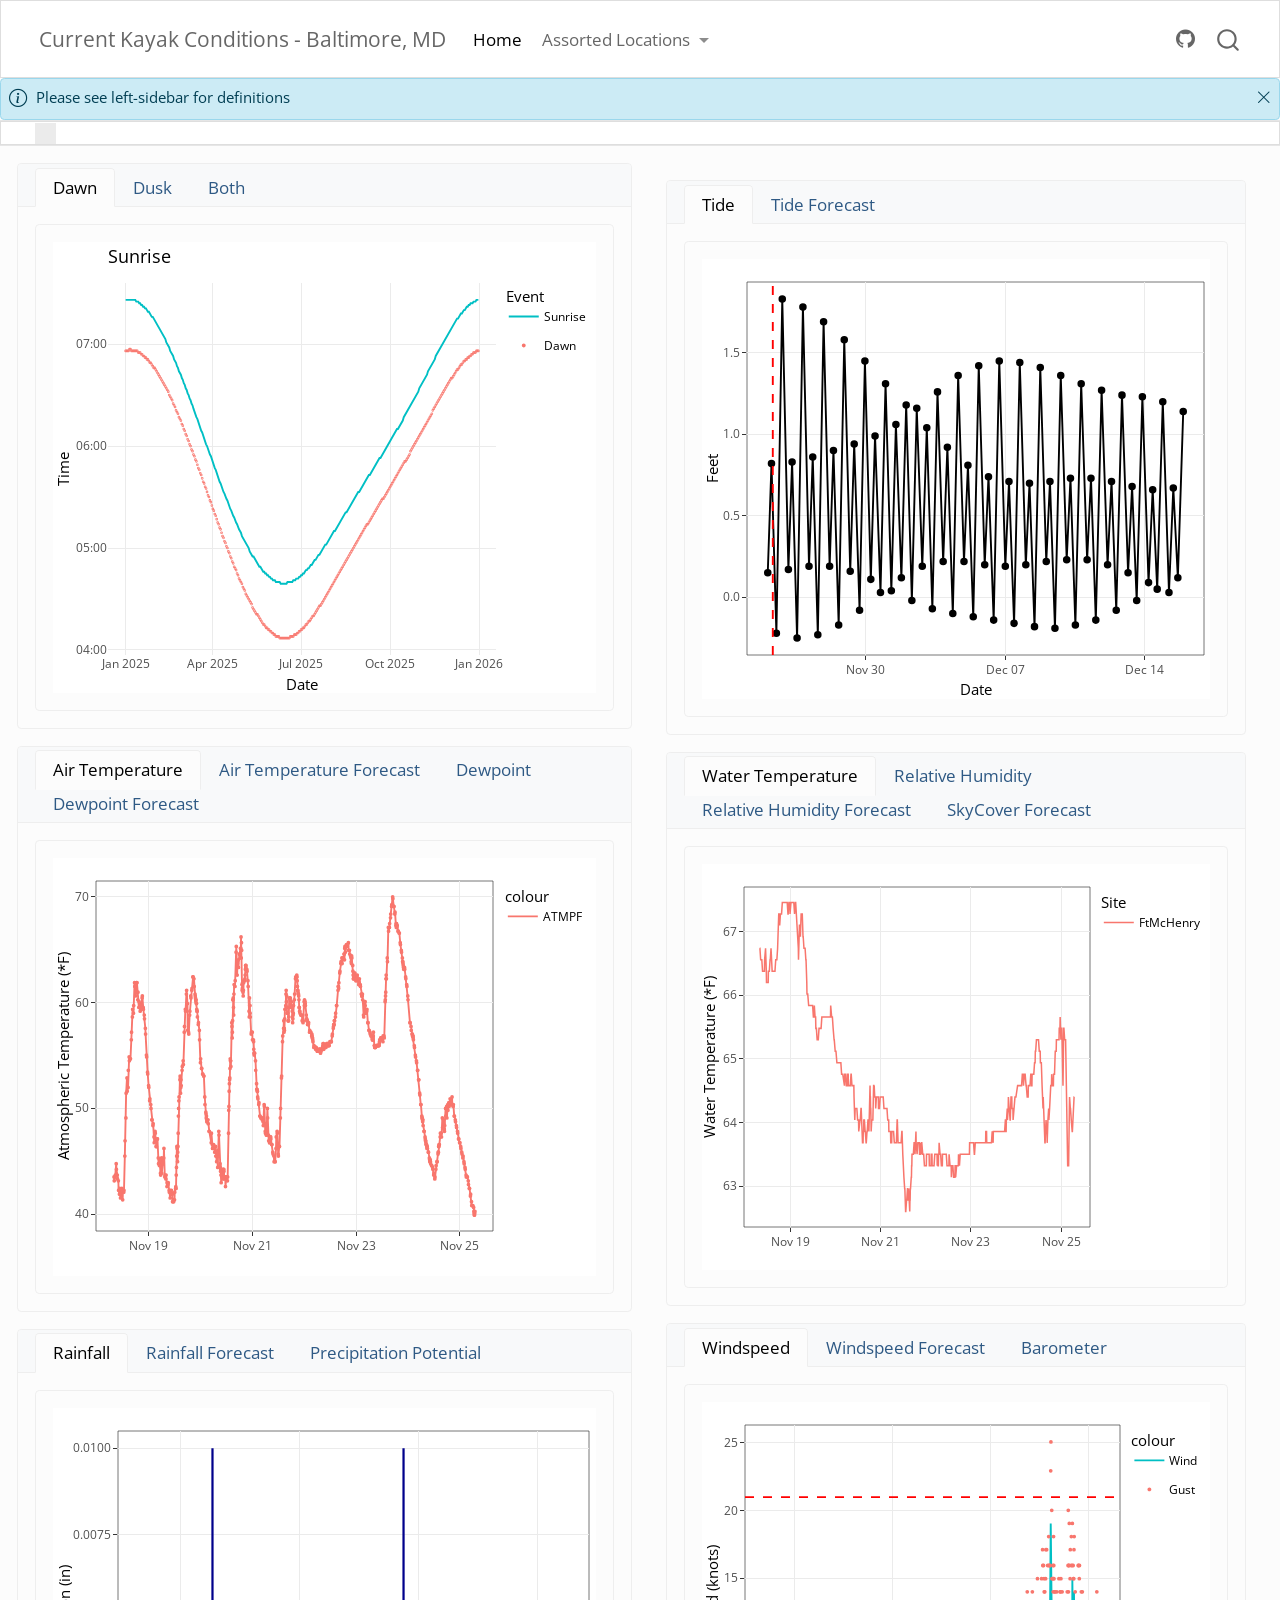
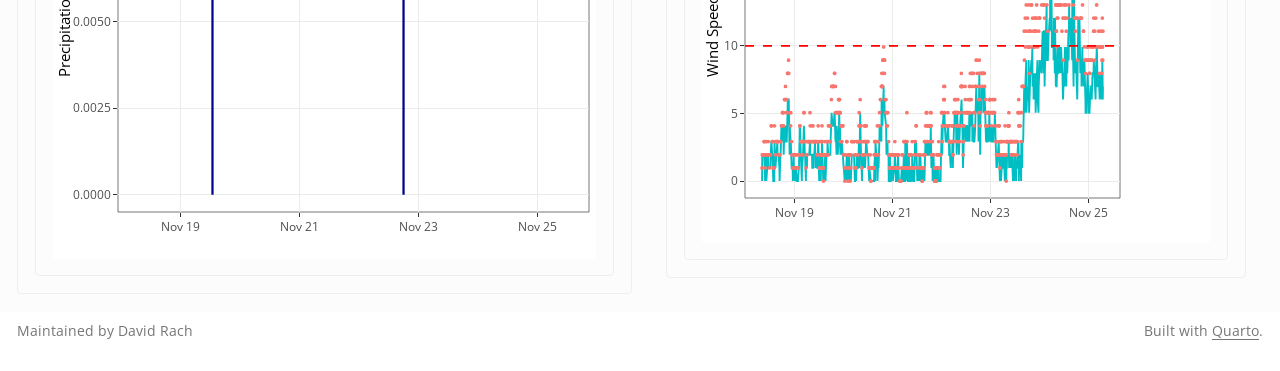
==== commit f33313ec: "Data updated" ====
--- a/docs/index.html
+++ b/docs/index.html
@@ -189,8 +189,8 @@
 <div class="card cell html-fill-item html-fill-container bslib-card" data-bslib-card-init="" data-require-bs-caller="card()" data-full-screen="false">
 <div class="card-body html-fill-item html-fill-container">
 <div class="cell-output-display html-fill-item html-fill-container">
-<div class="plotly html-widget html-fill-item html-fill-container" id="htmlwidget-9de11da1ec0fd8c890fb" style="width:100%;height:406px;"></div>
-<script type="application/json" data-for="htmlwidget-9de11da1ec0fd8c890fb">{"x":{"data":[{"x":[20089,20090,20091,20092,20093,20094,20095,20096,20097,20098,20099,20100,20101,20102,20103,20104,20105,20106,20107,20108,20109,20110,20111,20112,20113,20114,20115,20116,20117,20118,20119,20120,20121,20122,20123,20124,20125,20126,20127,20128,20129,20130,20131,20132,20133,20134,20135,20136,20137,20138,20139,20140,20141,20142,20143,20144,20145,20146,20147,20148,20149,20150,20151,20152,20153,20154,20155,20156,20157,20158,20159,20160,20161,20162,20163,20164,20165,20166,20167,20168,20169,20170,20171,20172,20173,20174,20175,20176,20177,20178,20179,20180,20181,20182,20183,20184,20185,20186,20187,20188,20189,20190,20191,20192,20193,20194,20195,20196,20197,20198,20199,20200,20201,20202,20203,20204,20205,20206,20207,20208,20209,20210,20211,20212,20213,20214,20215,20216,20217,20218,20219,20220,20221,20222,20223,20224,20225,20226,20227,20228,20229,20230,20231,20232,20233,20234,20235,20236,20237,20238,20239,20240,20241,20242,20243,20244,20245,20246,20247,20248,20249,20250,20251,20252,20253,20254,20255,20256,20257,20258,20259,20260,20261,20262,20263,20264,20265,20266,20267,20268,20269,20270,20271,20272,20273,20274,20275,20276,20277,20278,20279,20280,20281,20282,20283,20284,20285,20286,20287,20288,20289,20290,20291,20292,20293,20294,20295,20296,20297,20298,20299,20300,20301,20302,20303,20304,20305,20306,20307,20308,20309,20310,20311,20312,20313,20314,20315,20316,20317,20318,20319,20320,20321,20322,20323,20324,20325,20326,20327,20328,20329,20330,20331,20332,20333,20334,20335,20336,20337,20338,20339,20340,20341,20342,20343,20344,20345,20346,20347,20348,20349,20350,20351,20352,20353,20354,20355,20356,20357,20358,20359,20360,20361,20362,20363,20364,20365,20366,20367,20368,20369,20370,20371,20372,20373,20374,20375,20376,20377,20378,20379,20380,20381,20382,20383,20384,20385,20386,20387,20388,20389,20390,20391,20392,20393,20394,20395,20396,20397,20398,20399,20400,20401,20402,20403,20404,20405,20406,20407,20408,20409,20410,20411,20412,20413,20414,20415,20416,20417,20418,20419,20420,20421,20422,20423,20424,20425,20426,20427,20428,20429,20430,20431,20432,20433,20434,20435,20436,20437,20438,20439,20440,20441,20442,20443,20444,20445,20446,20447,20448,20449,20450,20451,20452,20453],"y":[26760,26760,26760,26760,26760,26760,26760,26760,26760,26760,26760,26700,26700,26700,26640,26640,26580,26580,26520,26520,26460,26460,26400,26340,26340,26280,26220,26160,26160,26100,26040,25980,25920,25860,25800,25740,25680,25620,25560,25500,25440,25380,25260,25200,25140,25080,24960,24900,24840,24780,24660,24600,24540,24420,24360,24240,24180,24120,24000,23940,23820,23760,23640,23580,23460,23400,23280,23220,23100,23040,22920,22800,22740,22620,22560,22440,22380,22260,22140,22080,21960,21900,21780,21660,21600,21480,21420,21300,21240,21120,21000,20940,20820,20760,20640,20580,20460,20340,20280,20160,20100,19980,19920,19800,19740,19680,19560,19500,19380,19320,19200,19140,19080,18960,18900,18840,18720,18660,18600,18540,18420,18360,18300,18240,18180,18120,18060,18000,17880,17820,17760,17700,17700,17640,17580,17520,17460,17400,17340,17340,17280,17220,17160,17160,17100,17100,17040,17040,16980,16980,16920,16920,16860,16860,16860,16800,16800,16800,16800,16800,16740,16740,16740,16740,16740,16740,16740,16800,16800,16800,16800,16800,16800,16860,16860,16860,16920,16920,16920,16980,16980,17040,17040,17100,17100,17160,17220,17220,17280,17280,17340,17400,17400,17460,17520,17580,17580,17640,17700,17760,17760,17820,17880,17940,18000,18060,18120,18120,18180,18240,18300,18360,18420,18480,18540,18600,18600,18660,18720,18780,18840,18900,18960,19020,19080,19140,19200,19260,19260,19320,19380,19440,19500,19560,19620,19680,19740,19800,19860,19920,19980,19980,20040,20100,20160,20220,20280,20340,20400,20460,20520,20580,20580,20640,20700,20760,20820,20880,20940,21000,21060,21120,21180,21180,21240,21300,21360,21420,21480,21540,21600,21660,21720,21780,21840,21900,21960,22020,22080,22140,22200,22200,22260,22320,22380,22440,22500,22620,22680,22740,22800,22860,22920,22980,23040,23100,23160,23220,23280,23340,23400,23460,23520,23640,23700,23760,23820,23880,23940,24000,24060,24120,24240,24300,24360,24420,24480,24540,24600,24660,24780,24840,24900,24960,25020,25080,25140,25200,25260,25320,25380,25440,25500,25560,25620,25680,25740,25800,25860,25920,25980,26040,26100,26100,26160,26220,26280,26280,26340,26400,26400,26460,26520,26520,26580,26580,26640,26640,26640,26700,26700,26700,26760,26760,26760],"text":["Date: 2025-01-01<br />Sunrise: 7H 26M 0S<br />colour: Sunrise","Date: 2025-01-02<br />Sunrise: 7H 26M 0S<br />colour: Sunrise","Date: 2025-01-03<br />Sunrise: 7H 26M 0S<br />colour: Sunrise","Date: 2025-01-04<br />Sunrise: 7H 26M 0S<br />colour: Sunrise","Date: 2025-01-05<br />Sunrise: 7H 26M 0S<br />colour: Sunrise","Date: 2025-01-06<br />Sunrise: 7H 26M 0S<br />colour: Sunrise","Date: 2025-01-07<br />Sunrise: 7H 26M 0S<br />colour: Sunrise","Date: 2025-01-08<br />Sunrise: 7H 26M 0S<br />colour: Sunrise","Date: 2025-01-09<br />Sunrise: 7H 26M 0S<br />colour: Sunrise","Date: 2025-01-10<br />Sunrise: 7H 26M 0S<br />colour: Sunrise","Date: 2025-01-11<br />Sunrise: 7H 26M 0S<br />colour: Sunrise","Date: 2025-01-12<br />Sunrise: 7H 25M 0S<br />colour: Sunrise","Date: 2025-01-13<br />Sunrise: 7H 25M 0S<br />colour: Sunrise","Date: 2025-01-14<br />Sunrise: 7H 25M 0S<br />colour: Sunrise","Date: 2025-01-15<br />Sunrise: 7H 24M 0S<br />colour: Sunrise","Date: 2025-01-16<br />Sunrise: 7H 24M 0S<br />colour: Sunrise","Date: 2025-01-17<br />Sunrise: 7H 23M 0S<br />colour: Sunrise","Date: 2025-01-18<br />Sunrise: 7H 23M 0S<br />colour: Sunrise","Date: 2025-01-19<br />Sunrise: 7H 22M 0S<br />colour: Sunrise","Date: 2025-01-20<br />Sunrise: 7H 22M 0S<br />colour: Sunrise","Date: 2025-01-21<br />Sunrise: 7H 21M 0S<br />colour: Sunrise","Date: 2025-01-22<br />Sunrise: 7H 21M 0S<br />colour: Sunrise","Date: 2025-01-23<br />Sunrise: 7H 20M 0S<br />colour: Sunrise","Date: 2025-01-24<br />Sunrise: 7H 19M 0S<br />colour: Sunrise","Date: 2025-01-25<br />Sunrise: 7H 19M 0S<br />colour: Sunrise","Date: 2025-01-26<br />Sunrise: 7H 18M 0S<br />colour: Sunrise","Date: 2025-01-27<br />Sunrise: 7H 17M 0S<br />colour: Sunrise","Date: 2025-01-28<br />Sunrise: 7H 16M 0S<br />colour: Sunrise","Date: 2025-01-29<br />Sunrise: 7H 16M 0S<br />colour: Sunrise","Date: 2025-01-30<br />Sunrise: 7H 15M 0S<br />colour: Sunrise","Date: 2025-01-31<br />Sunrise: 7H 14M 0S<br />colour: Sunrise","Date: 2025-02-01<br />Sunrise: 7H 13M 0S<br />colour: Sunrise","Date: 2025-02-02<br />Sunrise: 7H 12M 0S<br />colour: Sunrise","Date: 2025-02-03<br />Sunrise: 7H 11M 0S<br />colour: Sunrise","Date: 2025-02-04<br />Sunrise: 7H 10M 0S<br />colour: Sunrise","Date: 2025-02-05<br />Sunrise: 7H 9M 0S<br />colour: Sunrise","Date: 2025-02-06<br />Sunrise: 7H 8M 0S<br />colour: Sunrise","Date: 2025-02-07<br />Sunrise: 7H 7M 0S<br />colour: Sunrise","Date: 2025-02-08<br />Sunrise: 7H 6M 0S<br />colour: Sunrise","Date: 2025-02-09<br />Sunrise: 7H 5M 0S<br />colour: Sunrise","Date: 2025-02-10<br />Sunrise: 7H 4M 0S<br />colour: Sunrise","Date: 2025-02-11<br />Sunrise: 7H 3M 0S<br />colour: Sunrise","Date: 2025-02-12<br />Sunrise: 7H 1M 0S<br />colour: Sunrise","Date: 2025-02-13<br />Sunrise: 7H 0M 0S<br />colour: Sunrise","Date: 2025-02-14<br />Sunrise: 6H 59M 0S<br />colour: Sunrise","Date: 2025-02-15<br />Sunrise: 6H 58M 0S<br />colour: Sunrise","Date: 2025-02-16<br />Sunrise: 6H 56M 0S<br />colour: Sunrise","Date: 2025-02-17<br />Sunrise: 6H 55M 0S<br />colour: Sunrise","Date: 2025-02-18<br />Sunrise: 6H 54M 0S<br />colour: Sunrise","Date: 2025-02-19<br />Sunrise: 6H 53M 0S<br />colour: Sunrise","Date: 2025-02-20<br />Sunrise: 6H 51M 0S<br />colour: Sunrise","Date: 2025-02-21<br />Sunrise: 6H 50M 0S<br />colour: Sunrise","Date: 2025-02-22<br />Sunrise: 6H 49M 0S<br />colour: Sunrise","Date: 2025-02-23<br />Sunrise: 6H 47M 0S<br />colour: Sunrise","Date: 2025-02-24<br />Sunrise: 6H 46M 0S<br />colour: Sunrise","Date: 2025-02-25<br />Sunrise: 6H 44M 0S<br />colour: Sunrise","Date: 2025-02-26<br />Sunrise: 6H 43M 0S<br />colour: Sunrise","Date: 2025-02-27<br />Sunrise: 6H 42M 0S<br />colour: Sunrise","Date: 2025-02-28<br />Sunrise: 6H 40M 0S<br />colour: Sunrise","Date: 2025-03-01<br />Sunrise: 6H 39M 0S<br />colour: Sunrise","Date: 2025-03-02<br />Sunrise: 6H 37M 0S<br />colour: Sunrise","Date: 2025-03-03<br />Sunrise: 6H 36M 0S<br />colour: Sunrise","Date: 2025-03-04<br />Sunrise: 6H 34M 0S<br />colour: Sunrise","Date: 2025-03-05<br />Sunrise: 6H 33M 0S<br />colour: Sunrise","Date: 2025-03-06<br />Sunrise: 6H 31M 0S<br />colour: Sunrise","Date: 2025-03-07<br />Sunrise: 6H 30M 0S<br />colour: Sunrise","Date: 2025-03-08<br />Sunrise: 6H 28M 0S<br />colour: Sunrise","Date: 2025-03-09<br />Sunrise: 6H 27M 0S<br />colour: Sunrise","Date: 2025-03-10<br />Sunrise: 6H 25M 0S<br />colour: Sunrise","Date: 2025-03-11<br />Sunrise: 6H 24M 0S<br />colour: Sunrise","Date: 2025-03-12<br />Sunrise: 6H 22M 0S<br />colour: Sunrise","Date: 2025-03-13<br />Sunrise: 6H 20M 0S<br />colour: Sunrise","Date: 2025-03-14<br />Sunrise: 6H 19M 0S<br />colour: Sunrise","Date: 2025-03-15<br />Sunrise: 6H 17M 0S<br />colour: Sunrise","Date: 2025-03-16<br />Sunrise: 6H 16M 0S<br />colour: Sunrise","Date: 2025-03-17<br />Sunrise: 6H 14M 0S<br />colour: Sunrise","Date: 2025-03-18<br />Sunrise: 6H 13M 0S<br />colour: Sunrise","Date: 2025-03-19<br />Sunrise: 6H 11M 0S<br />colour: Sunrise","Date: 2025-03-20<br />Sunrise: 6H 9M 0S<br />colour: Sunrise","Date: 2025-03-21<br />Sunrise: 6H 8M 0S<br />colour: Sunrise","Date: 2025-03-22<br />Sunrise: 6H 6M 0S<br />colour: Sunrise","Date: 2025-03-23<br />Sunrise: 6H 5M 0S<br />colour: Sunrise","Date: 2025-03-24<br />Sunrise: 6H 3M 0S<br />colour: Sunrise","Date: 2025-03-25<br />Sunrise: 6H 1M 0S<br />colour: Sunrise","Date: 2025-03-26<br />Sunrise: 6H 0M 0S<br />colour: Sunrise","Date: 2025-03-27<br />Sunrise: 5H 58M 0S<br />colour: Sunrise","Date: 2025-03-28<br />Sunrise: 5H 57M 0S<br />colour: Sunrise","Date: 2025-03-29<br />Sunrise: 5H 55M 0S<br />colour: Sunrise","Date: 2025-03-30<br />Sunrise: 5H 54M 0S<br />colour: Sunrise","Date: 2025-03-31<br />Sunrise: 5H 52M 0S<br />colour: Sunrise","Date: 2025-04-01<br />Sunrise: 5H 50M 0S<br />colour: Sunrise","Date: 2025-04-02<br />Sunrise: 5H 49M 0S<br />colour: Sunrise","Date: 2025-04-03<br />Sunrise: 5H 47M 0S<br />colour: Sunrise","Date: 2025-04-04<br />Sunrise: 5H 46M 0S<br />colour: Sunrise","Date: 2025-04-05<br />Sunrise: 5H 44M 0S<br />colour: Sunrise","Date: 2025-04-06<br />Sunrise: 5H 43M 0S<br />colour: Sunrise","Date: 2025-04-07<br />Sunrise: 5H 41M 0S<br />colour: Sunrise","Date: 2025-04-08<br />Sunrise: 5H 39M 0S<br />colour: Sunrise","Date: 2025-04-09<br />Sunrise: 5H 38M 0S<br />colour: Sunrise","Date: 2025-04-10<br />Sunrise: 5H 36M 0S<br />colour: Sunrise","Date: 2025-04-11<br />Sunrise: 5H 35M 0S<br />colour: Sunrise","Date: 2025-04-12<br />Sunrise: 5H 33M 0S<br />colour: Sunrise","Date: 2025-04-13<br />Sunrise: 5H 32M 0S<br />colour: Sunrise","Date: 2025-04-14<br />Sunrise: 5H 30M 0S<br />colour: Sunrise","Date: 2025-04-15<br />Sunrise: 5H 29M 0S<br />colour: Sunrise","Date: 2025-04-16<br />Sunrise: 5H 28M 0S<br />colour: Sunrise","Date: 2025-04-17<br />Sunrise: 5H 26M 0S<br />colour: Sunrise","Date: 2025-04-18<br />Sunrise: 5H 25M 0S<br />colour: Sunrise","Date: 2025-04-19<br />Sunrise: 5H 23M 0S<br />colour: Sunrise","Date: 2025-04-20<br />Sunrise: 5H 22M 0S<br />colour: Sunrise","Date: 2025-04-21<br />Sunrise: 5H 20M 0S<br />colour: Sunrise","Date: 2025-04-22<br />Sunrise: 5H 19M 0S<br />colour: Sunrise","Date: 2025-04-23<br />Sunrise: 5H 18M 0S<br />colour: Sunrise","Date: 2025-04-24<br />Sunrise: 5H 16M 0S<br />colour: Sunrise","Date: 2025-04-25<br />Sunrise: 5H 15M 0S<br />colour: Sunrise","Date: 2025-04-26<br />Sunrise: 5H 14M 0S<br />colour: Sunrise","Date: 2025-04-27<br />Sunrise: 5H 12M 0S<br />colour: Sunrise","Date: 2025-04-28<br />Sunrise: 5H 11M 0S<br />colour: Sunrise","Date: 2025-04-29<br />Sunrise: 5H 10M 0S<br />colour: Sunrise","Date: 2025-04-30<br />Sunrise: 5H 9M 0S<br />colour: Sunrise","Date: 2025-05-01<br />Sunrise: 5H 7M 0S<br />colour: Sunrise","Date: 2025-05-02<br />Sunrise: 5H 6M 0S<br />colour: Sunrise","Date: 2025-05-03<br />Sunrise: 5H 5M 0S<br />colour: Sunrise","Date: 2025-05-04<br />Sunrise: 5H 4M 0S<br />colour: Sunrise","Date: 2025-05-05<br />Sunrise: 5H 3M 0S<br />colour: Sunrise","Date: 2025-05-06<br />Sunrise: 5H 2M 0S<br />colour: Sunrise","Date: 2025-05-07<br />Sunrise: 5H 1M 0S<br />colour: Sunrise","Date: 2025-05-08<br />Sunrise: 5H 0M 0S<br />colour: Sunrise","Date: 2025-05-09<br />Sunrise: 4H 58M 0S<br />colour: Sunrise","Date: 2025-05-10<br />Sunrise: 4H 57M 0S<br />colour: Sunrise","Date: 2025-05-11<br />Sunrise: 4H 56M 0S<br />colour: Sunrise","Date: 2025-05-12<br />Sunrise: 4H 55M 0S<br />colour: Sunrise","Date: 2025-05-13<br />Sunrise: 4H 55M 0S<br />colour: Sunrise","Date: 2025-05-14<br />Sunrise: 4H 54M 0S<br />colour: Sunrise","Date: 2025-05-15<br />Sunrise: 4H 53M 0S<br />colour: Sunrise","Date: 2025-05-16<br />Sunrise: 4H 52M 0S<br />colour: Sunrise","Date: 2025-05-17<br />Sunrise: 4H 51M 0S<br />colour: Sunrise","Date: 2025-05-18<br />Sunrise: 4H 50M 0S<br />colour: Sunrise","Date: 2025-05-19<br />Sunrise: 4H 49M 0S<br />colour: Sunrise","Date: 2025-05-20<br />Sunrise: 4H 49M 0S<br />colour: Sunrise","Date: 2025-05-21<br />Sunrise: 4H 48M 0S<br />colour: Sunrise","Date: 2025-05-22<br />Sunrise: 4H 47M 0S<br />colour: Sunrise","Date: 2025-05-23<br />Sunrise: 4H 46M 0S<br />colour: Sunrise","Date: 2025-05-24<br />Sunrise: 4H 46M 0S<br />colour: Sunrise","Date: 2025-05-25<br />Sunrise: 4H 45M 0S<br />colour: Sunrise","Date: 2025-05-26<br />Sunrise: 4H 45M 0S<br />colour: Sunrise","Date: 2025-05-27<br />Sunrise: 4H 44M 0S<br />colour: Sunrise","Date: 2025-05-28<br />Sunrise: 4H 44M 0S<br />colour: Sunrise","Date: 2025-05-29<br />Sunrise: 4H 43M 0S<br />colour: Sunrise","Date: 2025-05-30<br />Sunrise: 4H 43M 0S<br />colour: Sunrise","Date: 2025-05-31<br />Sunrise: 4H 42M 0S<br />colour: Sunrise","Date: 2025-06-01<br />Sunrise: 4H 42M 0S<br />colour: Sunrise","Date: 2025-06-02<br />Sunrise: 4H 41M 0S<br />colour: Sunrise","Date: 2025-06-03<br />Sunrise: 4H 41M 0S<br />colour: Sunrise","Date: 2025-06-04<br />Sunrise: 4H 41M 0S<br />colour: Sunrise","Date: 2025-06-05<br />Sunrise: 4H 40M 0S<br />colour: Sunrise","Date: 2025-06-06<br />Sunrise: 4H 40M 0S<br />colour: Sunrise","Date: 2025-06-07<br />Sunrise: 4H 40M 0S<br />colour: Sunrise","Date: 2025-06-08<br />Sunrise: 4H 40M 0S<br />colour: Sunrise","Date: 2025-06-09<br />Sunrise: 4H 40M 0S<br />colour: Sunrise","Date: 2025-06-10<br />Sunrise: 4H 39M 0S<br />colour: Sunrise","Date: 2025-06-11<br />Sunrise: 4H 39M 0S<br />colour: Sunrise","Date: 2025-06-12<br />Sunrise: 4H 39M 0S<br />colour: Sunrise","Date: 2025-06-13<br />Sunrise: 4H 39M 0S<br />colour: Sunrise","Date: 2025-06-14<br />Sunrise: 4H 39M 0S<br />colour: Sunrise","Date: 2025-06-15<br />Sunrise: 4H 39M 0S<br />colour: Sunrise","Date: 2025-06-16<br />Sunrise: 4H 39M 0S<br />colour: Sunrise","Date: 2025-06-17<br />Sunrise: 4H 40M 0S<br />colour: Sunrise","Date: 2025-06-18<br />Sunrise: 4H 40M 0S<br />colour: Sunrise","Date: 2025-06-19<br />Sunrise: 4H 40M 0S<br />colour: Sunrise","Date: 2025-06-20<br />Sunrise: 4H 40M 0S<br />colour: Sunrise","Date: 2025-06-21<br />Sunrise: 4H 40M 0S<br />colour: Sunrise","Date: 2025-06-22<br />Sunrise: 4H 40M 0S<br />colour: Sunrise","Date: 2025-06-23<br />Sunrise: 4H 41M 0S<br />colour: Sunrise","Date: 2025-06-24<br />Sunrise: 4H 41M 0S<br />colour: Sunrise","Date: 2025-06-25<br />Sunrise: 4H 41M 0S<br />colour: Sunrise","Date: 2025-06-26<br />Sunrise: 4H 42M 0S<br />colour: Sunrise","Date: 2025-06-27<br />Sunrise: 4H 42M 0S<br />colour: Sunrise","Date: 2025-06-28<br />Sunrise: 4H 42M 0S<br />colour: Sunrise","Date: 2025-06-29<br />Sunrise: 4H 43M 0S<br />colour: Sunrise","Date: 2025-06-30<br />Sunrise: 4H 43M 0S<br />colour: Sunrise","Date: 2025-07-01<br />Sunrise: 4H 44M 0S<br />colour: Sunrise","Date: 2025-07-02<br />Sunrise: 4H 44M 0S<br />colour: Sunrise","Date: 2025-07-03<br />Sunrise: 4H 45M 0S<br />colour: Sunrise","Date: 2025-07-04<br />Sunrise: 4H 45M 0S<br />colour: Sunrise","Date: 2025-07-05<br />Sunrise: 4H 46M 0S<br />colour: Sunrise","Date: 2025-07-06<br />Sunrise: 4H 47M 0S<br />colour: Sunrise","Date: 2025-07-07<br />Sunrise: 4H 47M 0S<br />colour: Sunrise","Date: 2025-07-08<br />Sunrise: 4H 48M 0S<br />colour: Sunrise","Date: 2025-07-09<br />Sunrise: 4H 48M 0S<br />colour: Sunrise","Date: 2025-07-10<br />Sunrise: 4H 49M 0S<br />colour: Sunrise","Date: 2025-07-11<br />Sunrise: 4H 50M 0S<br />colour: Sunrise","Date: 2025-07-12<br />Sunrise: 4H 50M 0S<br />colour: Sunrise","Date: 2025-07-13<br />Sunrise: 4H 51M 0S<br />colour: Sunrise","Date: 2025-07-14<br />Sunrise: 4H 52M 0S<br />colour: Sunrise","Date: 2025-07-15<br />Sunrise: 4H 53M 0S<br />colour: Sunrise","Date: 2025-07-16<br />Sunrise: 4H 53M 0S<br />colour: Sunrise","Date: 2025-07-17<br />Sunrise: 4H 54M 0S<br />colour: Sunrise","Date: 2025-07-18<br />Sunrise: 4H 55M 0S<br />colour: Sunrise","Date: 2025-07-19<br />Sunrise: 4H 56M 0S<br />colour: Sunrise","Date: 2025-07-20<br />Sunrise: 4H 56M 0S<br />colour: Sunrise","Date: 2025-07-21<br />Sunrise: 4H 57M 0S<br />colour: Sunrise","Date: 2025-07-22<br />Sunrise: 4H 58M 0S<br />colour: Sunrise","Date: 2025-07-23<br />Sunrise: 4H 59M 0S<br />colour: Sunrise","Date: 2025-07-24<br />Sunrise: 5H 0M 0S<br />colour: Sunrise","Date: 2025-07-25<br />Sunrise: 5H 1M 0S<br />colour: Sunrise","Date: 2025-07-26<br />Sunrise: 5H 2M 0S<br />colour: Sunrise","Date: 2025-07-27<br />Sunrise: 5H 2M 0S<br />colour: Sunrise","Date: 2025-07-28<br />Sunrise: 5H 3M 0S<br />colour: Sunrise","Date: 2025-07-29<br />Sunrise: 5H 4M 0S<br />colour: Sunrise","Date: 2025-07-30<br />Sunrise: 5H 5M 0S<br />colour: Sunrise","Date: 2025-07-31<br />Sunrise: 5H 6M 0S<br />colour: Sunrise","Date: 2025-08-01<br />Sunrise: 5H 7M 0S<br />colour: Sunrise","Date: 2025-08-02<br />Sunrise: 5H 8M 0S<br />colour: Sunrise","Date: 2025-08-03<br />Sunrise: 5H 9M 0S<br />colour: Sunrise","Date: 2025-08-04<br />Sunrise: 5H 10M 0S<br />colour: Sunrise","Date: 2025-08-05<br />Sunrise: 5H 10M 0S<br />colour: Sunrise","Date: 2025-08-06<br />Sunrise: 5H 11M 0S<br />colour: Sunrise","Date: 2025-08-07<br />Sunrise: 5H 12M 0S<br />colour: Sunrise","Date: 2025-08-08<br />Sunrise: 5H 13M 0S<br />colour: Sunrise","Date: 2025-08-09<br />Sunrise: 5H 14M 0S<br />colour: Sunrise","Date: 2025-08-10<br />Sunrise: 5H 15M 0S<br />colour: Sunrise","Date: 2025-08-11<br />Sunrise: 5H 16M 0S<br />colour: Sunrise","Date: 2025-08-12<br />Sunrise: 5H 17M 0S<br />colour: Sunrise","Date: 2025-08-13<br />Sunrise: 5H 18M 0S<br />colour: Sunrise","Date: 2025-08-14<br />Sunrise: 5H 19M 0S<br />colour: Sunrise","Date: 2025-08-15<br />Sunrise: 5H 20M 0S<br />colour: Sunrise","Date: 2025-08-16<br />Sunrise: 5H 21M 0S<br />colour: Sunrise","Date: 2025-08-17<br />Sunrise: 5H 21M 0S<br />colour: Sunrise","Date: 2025-08-18<br />Sunrise: 5H 22M 0S<br />colour: Sunrise","Date: 2025-08-19<br />Sunrise: 5H 23M 0S<br />colour: Sunrise","Date: 2025-08-20<br />Sunrise: 5H 24M 0S<br />colour: Sunrise","Date: 2025-08-21<br />Sunrise: 5H 25M 0S<br />colour: Sunrise","Date: 2025-08-22<br />Sunrise: 5H 26M 0S<br />colour: Sunrise","Date: 2025-08-23<br />Sunrise: 5H 27M 0S<br />colour: Sunrise","Date: 2025-08-24<br />Sunrise: 5H 28M 0S<br />colour: Sunrise","Date: 2025-08-25<br />Sunrise: 5H 29M 0S<br />colour: Sunrise","Date: 2025-08-26<br />Sunrise: 5H 30M 0S<br />colour: Sunrise","Date: 2025-08-27<br />Sunrise: 5H 31M 0S<br />colour: Sunrise","Date: 2025-08-28<br />Sunrise: 5H 32M 0S<br />colour: Sunrise","Date: 2025-08-29<br />Sunrise: 5H 33M 0S<br />colour: Sunrise","Date: 2025-08-30<br />Sunrise: 5H 33M 0S<br />colour: Sunrise","Date: 2025-08-31<br />Sunrise: 5H 34M 0S<br />colour: Sunrise","Date: 2025-09-01<br />Sunrise: 5H 35M 0S<br />colour: Sunrise","Date: 2025-09-02<br />Sunrise: 5H 36M 0S<br />colour: Sunrise","Date: 2025-09-03<br />Sunrise: 5H 37M 0S<br />colour: Sunrise","Date: 2025-09-04<br />Sunrise: 5H 38M 0S<br />colour: Sunrise","Date: 2025-09-05<br />Sunrise: 5H 39M 0S<br />colour: Sunrise","Date: 2025-09-06<br />Sunrise: 5H 40M 0S<br />colour: Sunrise","Date: 2025-09-07<br />Sunrise: 5H 41M 0S<br />colour: Sunrise","Date: 2025-09-08<br />Sunrise: 5H 42M 0S<br />colour: Sunrise","Date: 2025-09-09<br />Sunrise: 5H 43M 0S<br />colour: Sunrise","Date: 2025-09-10<br />Sunrise: 5H 43M 0S<br />colour: Sunrise","Date: 2025-09-11<br />Sunrise: 5H 44M 0S<br />colour: Sunrise","Date: 2025-09-12<br />Sunrise: 5H 45M 0S<br />colour: Sunrise","Date: 2025-09-13<br />Sunrise: 5H 46M 0S<br />colour: Sunrise","Date: 2025-09-14<br />Sunrise: 5H 47M 0S<br />colour: Sunrise","Date: 2025-09-15<br />Sunrise: 5H 48M 0S<br />colour: Sunrise","Date: 2025-09-16<br />Sunrise: 5H 49M 0S<br />colour: Sunrise","Date: 2025-09-17<br />Sunrise: 5H 50M 0S<br />colour: Sunrise","Date: 2025-09-18<br />Sunrise: 5H 51M 0S<br />colour: Sunrise","Date: 2025-09-19<br />Sunrise: 5H 52M 0S<br />colour: Sunrise","Date: 2025-09-20<br />Sunrise: 5H 53M 0S<br />colour: Sunrise","Date: 2025-09-21<br />Sunrise: 5H 53M 0S<br />colour: Sunrise","Date: 2025-09-22<br />Sunrise: 5H 54M 0S<br />colour: Sunrise","Date: 2025-09-23<br />Sunrise: 5H 55M 0S<br />colour: Sunrise","Date: 2025-09-24<br />Sunrise: 5H 56M 0S<br />colour: Sunrise","Date: 2025-09-25<br />Sunrise: 5H 57M 0S<br />colour: Sunrise","Date: 2025-09-26<br />Sunrise: 5H 58M 0S<br />colour: Sunrise","Date: 2025-09-27<br />Sunrise: 5H 59M 0S<br />colour: Sunrise","Date: 2025-09-28<br />Sunrise: 6H 0M 0S<br />colour: Sunrise","Date: 2025-09-29<br />Sunrise: 6H 1M 0S<br />colour: Sunrise","Date: 2025-09-30<br />Sunrise: 6H 2M 0S<br />colour: Sunrise","Date: 2025-10-01<br />Sunrise: 6H 3M 0S<br />colour: Sunrise","Date: 2025-10-02<br />Sunrise: 6H 4M 0S<br />colour: Sunrise","Date: 2025-10-03<br />Sunrise: 6H 5M 0S<br />colour: Sunrise","Date: 2025-10-04<br />Sunrise: 6H 6M 0S<br />colour: Sunrise","Date: 2025-10-05<br />Sunrise: 6H 7M 0S<br />colour: Sunrise","Date: 2025-10-06<br />Sunrise: 6H 8M 0S<br />colour: Sunrise","Date: 2025-10-07<br />Sunrise: 6H 9M 0S<br />colour: Sunrise","Date: 2025-10-08<br />Sunrise: 6H 10M 0S<br />colour: Sunrise","Date: 2025-10-09<br />Sunrise: 6H 10M 0S<br />colour: Sunrise","Date: 2025-10-10<br />Sunrise: 6H 11M 0S<br />colour: Sunrise","Date: 2025-10-11<br />Sunrise: 6H 12M 0S<br />colour: Sunrise","Date: 2025-10-12<br />Sunrise: 6H 13M 0S<br />colour: Sunrise","Date: 2025-10-13<br />Sunrise: 6H 14M 0S<br />colour: Sunrise","Date: 2025-10-14<br />Sunrise: 6H 15M 0S<br />colour: Sunrise","Date: 2025-10-15<br />Sunrise: 6H 17M 0S<br />colour: Sunrise","Date: 2025-10-16<br />Sunrise: 6H 18M 0S<br />colour: Sunrise","Date: 2025-10-17<br />Sunrise: 6H 19M 0S<br />colour: Sunrise","Date: 2025-10-18<br />Sunrise: 6H 20M 0S<br />colour: Sunrise","Date: 2025-10-19<br />Sunrise: 6H 21M 0S<br />colour: Sunrise","Date: 2025-10-20<br />Sunrise: 6H 22M 0S<br />colour: Sunrise","Date: 2025-10-21<br />Sunrise: 6H 23M 0S<br />colour: Sunrise","Date: 2025-10-22<br />Sunrise: 6H 24M 0S<br />colour: Sunrise","Date: 2025-10-23<br />Sunrise: 6H 25M 0S<br />colour: Sunrise","Date: 2025-10-24<br />Sunrise: 6H 26M 0S<br />colour: Sunrise","Date: 2025-10-25<br />Sunrise: 6H 27M 0S<br />colour: Sunrise","Date: 2025-10-26<br />Sunrise: 6H 28M 0S<br />colour: Sunrise","Date: 2025-10-27<br />Sunrise: 6H 29M 0S<br />colour: Sunrise","Date: 2025-10-28<br />Sunrise: 6H 30M 0S<br />colour: Sunrise","Date: 2025-10-29<br />Sunrise: 6H 31M 0S<br />colour: Sunrise","Date: 2025-10-30<br />Sunrise: 6H 32M 0S<br />colour: Sunrise","Date: 2025-10-31<br />Sunrise: 6H 34M 0S<br />colour: Sunrise","Date: 2025-11-01<br />Sunrise: 6H 35M 0S<br />colour: Sunrise","Date: 2025-11-02<br />Sunrise: 6H 36M 0S<br />colour: Sunrise","Date: 2025-11-03<br />Sunrise: 6H 37M 0S<br />colour: Sunrise","Date: 2025-11-04<br />Sunrise: 6H 38M 0S<br />colour: Sunrise","Date: 2025-11-05<br />Sunrise: 6H 39M 0S<br />colour: Sunrise","Date: 2025-11-06<br />Sunrise: 6H 40M 0S<br />colour: Sunrise","Date: 2025-11-07<br />Sunrise: 6H 41M 0S<br />colour: Sunrise","Date: 2025-11-08<br />Sunrise: 6H 42M 0S<br />colour: Sunrise","Date: 2025-11-09<br />Sunrise: 6H 44M 0S<br />colour: Sunrise","Date: 2025-11-10<br />Sunrise: 6H 45M 0S<br />colour: Sunrise","Date: 2025-11-11<br />Sunrise: 6H 46M 0S<br />colour: Sunrise","Date: 2025-11-12<br />Sunrise: 6H 47M 0S<br />colour: Sunrise","Date: 2025-11-13<br />Sunrise: 6H 48M 0S<br />colour: Sunrise","Date: 2025-11-14<br />Sunrise: 6H 49M 0S<br />colour: Sunrise","Date: 2025-11-15<br />Sunrise: 6H 50M 0S<br />colour: Sunrise","Date: 2025-11-16<br />Sunrise: 6H 51M 0S<br />colour: Sunrise","Date: 2025-11-17<br />Sunrise: 6H 53M 0S<br />colour: Sunrise","Date: 2025-11-18<br />Sunrise: 6H 54M 0S<br />colour: Sunrise","Date: 2025-11-19<br />Sunrise: 6H 55M 0S<br />colour: Sunrise","Date: 2025-11-20<br />Sunrise: 6H 56M 0S<br />colour: Sunrise","Date: 2025-11-21<br />Sunrise: 6H 57M 0S<br />colour: Sunrise","Date: 2025-11-22<br />Sunrise: 6H 58M 0S<br />colour: Sunrise","Date: 2025-11-23<br />Sunrise: 6H 59M 0S<br />colour: Sunrise","Date: 2025-11-24<br />Sunrise: 7H 0M 0S<br />colour: Sunrise","Date: 2025-11-25<br />Sunrise: 7H 1M 0S<br />colour: Sunrise","Date: 2025-11-26<br />Sunrise: 7H 2M 0S<br />colour: Sunrise","Date: 2025-11-27<br />Sunrise: 7H 3M 0S<br />colour: Sunrise","Date: 2025-11-28<br />Sunrise: 7H 4M 0S<br />colour: Sunrise","Date: 2025-11-29<br />Sunrise: 7H 5M 0S<br />colour: Sunrise","Date: 2025-11-30<br />Sunrise: 7H 6M 0S<br />colour: Sunrise","Date: 2025-12-01<br />Sunrise: 7H 7M 0S<br />colour: Sunrise","Date: 2025-12-02<br />Sunrise: 7H 8M 0S<br />colour: Sunrise","Date: 2025-12-03<br />Sunrise: 7H 9M 0S<br />colour: Sunrise","Date: 2025-12-04<br />Sunrise: 7H 10M 0S<br />colour: Sunrise","Date: 2025-12-05<br />Sunrise: 7H 11M 0S<br />colour: Sunrise","Date: 2025-12-06<br />Sunrise: 7H 12M 0S<br />colour: Sunrise","Date: 2025-12-07<br />Sunrise: 7H 13M 0S<br />colour: Sunrise","Date: 2025-12-08<br />Sunrise: 7H 14M 0S<br />colour: Sunrise","Date: 2025-12-09<br />Sunrise: 7H 15M 0S<br />colour: Sunrise","Date: 2025-12-10<br />Sunrise: 7H 15M 0S<br />colour: Sunrise","Date: 2025-12-11<br />Sunrise: 7H 16M 0S<br />colour: Sunrise","Date: 2025-12-12<br />Sunrise: 7H 17M 0S<br />colour: Sunrise","Date: 2025-12-13<br />Sunrise: 7H 18M 0S<br />colour: Sunrise","Date: 2025-12-14<br />Sunrise: 7H 18M 0S<br />colour: Sunrise","Date: 2025-12-15<br />Sunrise: 7H 19M 0S<br />colour: Sunrise","Date: 2025-12-16<br />Sunrise: 7H 20M 0S<br />colour: Sunrise","Date: 2025-12-17<br />Sunrise: 7H 20M 0S<br />colour: Sunrise","Date: 2025-12-18<br />Sunrise: 7H 21M 0S<br />colour: Sunrise","Date: 2025-12-19<br />Sunrise: 7H 22M 0S<br />colour: Sunrise","Date: 2025-12-20<br />Sunrise: 7H 22M 0S<br />colour: Sunrise","Date: 2025-12-21<br />Sunrise: 7H 23M 0S<br />colour: Sunrise","Date: 2025-12-22<br />Sunrise: 7H 23M 0S<br />colour: Sunrise","Date: 2025-12-23<br />Sunrise: 7H 24M 0S<br />colour: Sunrise","Date: 2025-12-24<br />Sunrise: 7H 24M 0S<br />colour: Sunrise","Date: 2025-12-25<br />Sunrise: 7H 24M 0S<br />colour: Sunrise","Date: 2025-12-26<br />Sunrise: 7H 25M 0S<br />colour: Sunrise","Date: 2025-12-27<br />Sunrise: 7H 25M 0S<br />colour: Sunrise","Date: 2025-12-28<br />Sunrise: 7H 25M 0S<br />colour: Sunrise","Date: 2025-12-29<br />Sunrise: 7H 26M 0S<br />colour: Sunrise","Date: 2025-12-30<br />Sunrise: 7H 26M 0S<br />colour: Sunrise","Date: 2025-12-31<br />Sunrise: 7H 26M 0S<br />colour: Sunrise"],"type":"scatter","mode":"lines","line":{"width":1.8897637795275593,"color":"rgba(0,191,196,1)","dash":"solid"},"hoveron":"points","name":"Sunrise","legendgroup":"Sunrise","showlegend":true,"xaxis":"x","yaxis":"y","hoverinfo":"text","frame":null},{"x":[20089,20090,20091,20092,20093,20094,20095,20096,20097,20098,20099,20100,20101,20102,20103,20104,20105,20106,20107,20108,20109,20110,20111,20112,20113,20114,20115,20116,20117,20118,20119,20120,20121,20122,20123,20124,20125,20126,20127,20128,20129,20130,20131,20132,20133,20134,20135,20136,20137,20138,20139,20140,20141,20142,20143,20144,20145,20146,20147,20148,20149,20150,20151,20152,20153,20154,20155,20156,20157,20158,20159,20160,20161,20162,20163,20164,20165,20166,20167,20168,20169,20170,20171,20172,20173,20174,20175,20176,20177,20178,20179,20180,20181,20182,20183,20184,20185,20186,20187,20188,20189,20190,20191,20192,20193,20194,20195,20196,20197,20198,20199,20200,20201,20202,20203,20204,20205,20206,20207,20208,20209,20210,20211,20212,20213,20214,20215,20216,20217,20218,20219,20220,20221,20222,20223,20224,20225,20226,20227,20228,20229,20230,20231,20232,20233,20234,20235,20236,20237,20238,20239,20240,20241,20242,20243,20244,20245,20246,20247,20248,20249,20250,20251,20252,20253,20254,20255,20256,20257,20258,20259,20260,20261,20262,20263,20264,20265,20266,20267,20268,20269,20270,20271,20272,20273,20274,20275,20276,20277,20278,20279,20280,20281,20282,20283,20284,20285,20286,20287,20288,20289,20290,20291,20292,20293,20294,20295,20296,20297,20298,20299,20300,20301,20302,20303,20304,20305,20306,20307,20308,20309,20310,20311,20312,20313,20314,20315,20316,20317,20318,20319,20320,20321,20322,20323,20324,20325,20326,20327,20328,20329,20330,20331,20332,20333,20334,20335,20336,20337,20338,20339,20340,20341,20342,20343,20344,20345,20346,20347,20348,20349,20350,20351,20352,20353,20354,20355,20356,20357,20358,20359,20360,20361,20362,20363,20364,20365,20366,20367,20368,20369,20370,20371,20372,20373,20374,20375,20376,20377,20378,20379,20380,20381,20382,20383,20384,20385,20386,20387,20388,20389,20390,20391,20392,20393,20394,20395,20396,20397,20398,20399,20400,20401,20402,20403,20404,20405,20406,20407,20408,20409,20410,20411,20412,20413,20414,20415,20416,20417,20418,20419,20420,20421,20422,20423,20424,20425,20426,20427,20428,20429,20430,20431,20432,20433,20434,20435,20436,20437,20438,20439,20440,20441,20442,20443,20444,20445,20446,20447,20448,20449,20450,20451,20452,20453],"y":[24960,24960,24960,24960,25020,25020,24960,24960,24960,24960,24960,24960,24960,24900,24900,24900,24840,24840,24780,24780,24720,24720,24660,24660,24600,24540,24540,24480,24420,24360,24360,24300,24240,24180,24120,24060,24000,23940,23880,23820,23760,23700,23640,23580,23520,23400,23340,23280,23220,23100,23040,22980,22860,22800,22740,22620,22560,22500,22380,22320,22200,22140,22020,21960,21840,21780,21660,21600,21480,21420,21300,21240,21120,21060,20940,20820,20760,20640,20580,20460,20340,20280,20160,20100,19980,19860,19800,19680,19620,19500,19380,19320,19200,19140,19020,18900,18840,18720,18660,18540,18420,18360,18240,18180,18060,18000,17880,17820,17700,17640,17520,17460,17340,17280,17220,17100,17040,16920,16860,16800,16740,16620,16560,16500,16380,16320,16260,16200,16140,16080,16020,15900,15840,15780,15720,15660,15660,15600,15540,15480,15420,15360,15300,15300,15240,15180,15180,15120,15120,15060,15060,15000,15000,14940,14940,14880,14880,14880,14880,14820,14820,14820,14820,14820,14820,14820,14820,14820,14820,14820,14880,14880,14880,14880,14940,14940,14940,15000,15000,15060,15060,15120,15120,15180,15180,15240,15300,15300,15360,15420,15420,15480,15540,15600,15600,15660,15720,15780,15840,15900,15960,15960,16020,16080,16140,16200,16260,16320,16380,16440,16500,16560,16620,16680,16740,16800,16860,16920,16980,17040,17100,17160,17220,17280,17340,17400,17460,17520,17580,17640,17700,17760,17820,17880,17940,18000,18060,18120,18180,18240,18300,18360,18420,18480,18540,18600,18660,18720,18780,18840,18840,18900,18960,19020,19080,19140,19200,19260,19320,19380,19440,19500,19560,19620,19680,19740,19740,19800,19860,19920,19980,20040,20100,20160,20220,20280,20340,20400,20460,20520,20580,20640,20700,20760,20820,20880,20940,21000,21060,21060,21120,21180,21240,21300,21420,21480,21540,21600,21660,21720,21780,21840,21900,21960,22020,22080,22140,22200,22260,22320,22380,22440,22500,22560,22620,22680,22740,22860,22920,22980,23040,23100,23160,23220,23280,23340,23400,23460,23520,23580,23640,23700,23760,23820,23880,23940,24000,24000,24060,24120,24180,24240,24300,24300,24360,24420,24480,24480,24540,24600,24600,24660,24660,24720,24720,24780,24780,24840,24840,24900,24900,24900,24960,24960,24960],"text":["Date: 2025-01-01<br />Dawn: 6H 56M 0S<br />colour: Dawn","Date: 2025-01-02<br />Dawn: 6H 56M 0S<br />colour: Dawn","Date: 2025-01-03<br />Dawn: 6H 56M 0S<br />colour: Dawn","Date: 2025-01-04<br />Dawn: 6H 56M 0S<br />colour: Dawn","Date: 2025-01-05<br />Dawn: 6H 57M 0S<br />colour: Dawn","Date: 2025-01-06<br />Dawn: 6H 57M 0S<br />colour: Dawn","Date: 2025-01-07<br />Dawn: 6H 56M 0S<br />colour: Dawn","Date: 2025-01-08<br />Dawn: 6H 56M 0S<br />colour: Dawn","Date: 2025-01-09<br />Dawn: 6H 56M 0S<br />colour: Dawn","Date: 2025-01-10<br />Dawn: 6H 56M 0S<br />colour: Dawn","Date: 2025-01-11<br />Dawn: 6H 56M 0S<br />colour: Dawn","Date: 2025-01-12<br />Dawn: 6H 56M 0S<br />colour: Dawn","Date: 2025-01-13<br />Dawn: 6H 56M 0S<br />colour: Dawn","Date: 2025-01-14<br />Dawn: 6H 55M 0S<br />colour: Dawn","Date: 2025-01-15<br />Dawn: 6H 55M 0S<br />colour: Dawn","Date: 2025-01-16<br />Dawn: 6H 55M 0S<br />colour: Dawn","Date: 2025-01-17<br />Dawn: 6H 54M 0S<br />colour: Dawn","Date: 2025-01-18<br />Dawn: 6H 54M 0S<br />colour: Dawn","Date: 2025-01-19<br />Dawn: 6H 53M 0S<br />colour: Dawn","Date: 2025-01-20<br />Dawn: 6H 53M 0S<br />colour: Dawn","Date: 2025-01-21<br />Dawn: 6H 52M 0S<br />colour: Dawn","Date: 2025-01-22<br />Dawn: 6H 52M 0S<br />colour: Dawn","Date: 2025-01-23<br />Dawn: 6H 51M 0S<br />colour: Dawn","Date: 2025-01-24<br />Dawn: 6H 51M 0S<br />colour: Dawn","Date: 2025-01-25<br />Dawn: 6H 50M 0S<br />colour: Dawn","Date: 2025-01-26<br />Dawn: 6H 49M 0S<br />colour: Dawn","Date: 2025-01-27<br />Dawn: 6H 49M 0S<br />colour: Dawn","Date: 2025-01-28<br />Dawn: 6H 48M 0S<br />colour: Dawn","Date: 2025-01-29<br />Dawn: 6H 47M 0S<br />colour: Dawn","Date: 2025-01-30<br />Dawn: 6H 46M 0S<br />colour: Dawn","Date: 2025-01-31<br />Dawn: 6H 46M 0S<br />colour: Dawn","Date: 2025-02-01<br />Dawn: 6H 45M 0S<br />colour: Dawn","Date: 2025-02-02<br />Dawn: 6H 44M 0S<br />colour: Dawn","Date: 2025-02-03<br />Dawn: 6H 43M 0S<br />colour: Dawn","Date: 2025-02-04<br />Dawn: 6H 42M 0S<br />colour: Dawn","Date: 2025-02-05<br />Dawn: 6H 41M 0S<br />colour: Dawn","Date: 2025-02-06<br />Dawn: 6H 40M 0S<br />colour: Dawn","Date: 2025-02-07<br />Dawn: 6H 39M 0S<br />colour: Dawn","Date: 2025-02-08<br />Dawn: 6H 38M 0S<br />colour: Dawn","Date: 2025-02-09<br />Dawn: 6H 37M 0S<br />colour: Dawn","Date: 2025-02-10<br />Dawn: 6H 36M 0S<br />colour: Dawn","Date: 2025-02-11<br />Dawn: 6H 35M 0S<br />colour: Dawn","Date: 2025-02-12<br />Dawn: 6H 34M 0S<br />colour: Dawn","Date: 2025-02-13<br />Dawn: 6H 33M 0S<br />colour: Dawn","Date: 2025-02-14<br />Dawn: 6H 32M 0S<br />colour: Dawn","Date: 2025-02-15<br />Dawn: 6H 30M 0S<br />colour: Dawn","Date: 2025-02-16<br />Dawn: 6H 29M 0S<br />colour: Dawn","Date: 2025-02-17<br />Dawn: 6H 28M 0S<br />colour: Dawn","Date: 2025-02-18<br />Dawn: 6H 27M 0S<br />colour: Dawn","Date: 2025-02-19<br />Dawn: 6H 25M 0S<br />colour: Dawn","Date: 2025-02-20<br />Dawn: 6H 24M 0S<br />colour: Dawn","Date: 2025-02-21<br />Dawn: 6H 23M 0S<br />colour: Dawn","Date: 2025-02-22<br />Dawn: 6H 21M 0S<br />colour: Dawn","Date: 2025-02-23<br />Dawn: 6H 20M 0S<br />colour: Dawn","Date: 2025-02-24<br />Dawn: 6H 19M 0S<br />colour: Dawn","Date: 2025-02-25<br />Dawn: 6H 17M 0S<br />colour: Dawn","Date: 2025-02-26<br />Dawn: 6H 16M 0S<br />colour: Dawn","Date: 2025-02-27<br />Dawn: 6H 15M 0S<br />colour: Dawn","Date: 2025-02-28<br />Dawn: 6H 13M 0S<br />colour: Dawn","Date: 2025-03-01<br />Dawn: 6H 12M 0S<br />colour: Dawn","Date: 2025-03-02<br />Dawn: 6H 10M 0S<br />colour: Dawn","Date: 2025-03-03<br />Dawn: 6H 9M 0S<br />colour: Dawn","Date: 2025-03-04<br />Dawn: 6H 7M 0S<br />colour: Dawn","Date: 2025-03-05<br />Dawn: 6H 6M 0S<br />colour: Dawn","Date: 2025-03-06<br />Dawn: 6H 4M 0S<br />colour: Dawn","Date: 2025-03-07<br />Dawn: 6H 3M 0S<br />colour: Dawn","Date: 2025-03-08<br />Dawn: 6H 1M 0S<br />colour: Dawn","Date: 2025-03-09<br />Dawn: 6H 0M 0S<br />colour: Dawn","Date: 2025-03-10<br />Dawn: 5H 58M 0S<br />colour: Dawn","Date: 2025-03-11<br />Dawn: 5H 57M 0S<br />colour: Dawn","Date: 2025-03-12<br />Dawn: 5H 55M 0S<br />colour: Dawn","Date: 2025-03-13<br />Dawn: 5H 54M 0S<br />colour: Dawn","Date: 2025-03-14<br />Dawn: 5H 52M 0S<br />colour: Dawn","Date: 2025-03-15<br />Dawn: 5H 51M 0S<br />colour: Dawn","Date: 2025-03-16<br />Dawn: 5H 49M 0S<br />colour: Dawn","Date: 2025-03-17<br />Dawn: 5H 47M 0S<br />colour: Dawn","Date: 2025-03-18<br />Dawn: 5H 46M 0S<br />colour: Dawn","Date: 2025-03-19<br />Dawn: 5H 44M 0S<br />colour: Dawn","Date: 2025-03-20<br />Dawn: 5H 43M 0S<br />colour: Dawn","Date: 2025-03-21<br />Dawn: 5H 41M 0S<br />colour: Dawn","Date: 2025-03-22<br />Dawn: 5H 39M 0S<br />colour: Dawn","Date: 2025-03-23<br />Dawn: 5H 38M 0S<br />colour: Dawn","Date: 2025-03-24<br />Dawn: 5H 36M 0S<br />colour: Dawn","Date: 2025-03-25<br />Dawn: 5H 35M 0S<br />colour: Dawn","Date: 2025-03-26<br />Dawn: 5H 33M 0S<br />colour: Dawn","Date: 2025-03-27<br />Dawn: 5H 31M 0S<br />colour: Dawn","Date: 2025-03-28<br />Dawn: 5H 30M 0S<br />colour: Dawn","Date: 2025-03-29<br />Dawn: 5H 28M 0S<br />colour: Dawn","Date: 2025-03-30<br />Dawn: 5H 27M 0S<br />colour: Dawn","Date: 2025-03-31<br />Dawn: 5H 25M 0S<br />colour: Dawn","Date: 2025-04-01<br />Dawn: 5H 23M 0S<br />colour: Dawn","Date: 2025-04-02<br />Dawn: 5H 22M 0S<br />colour: Dawn","Date: 2025-04-03<br />Dawn: 5H 20M 0S<br />colour: Dawn","Date: 2025-04-04<br />Dawn: 5H 19M 0S<br />colour: Dawn","Date: 2025-04-05<br />Dawn: 5H 17M 0S<br />colour: Dawn","Date: 2025-04-06<br />Dawn: 5H 15M 0S<br />colour: Dawn","Date: 2025-04-07<br />Dawn: 5H 14M 0S<br />colour: Dawn","Date: 2025-04-08<br />Dawn: 5H 12M 0S<br />colour: Dawn","Date: 2025-04-09<br />Dawn: 5H 11M 0S<br />colour: Dawn","Date: 2025-04-10<br />Dawn: 5H 9M 0S<br />colour: Dawn","Date: 2025-04-11<br />Dawn: 5H 7M 0S<br />colour: Dawn","Date: 2025-04-12<br />Dawn: 5H 6M 0S<br />colour: Dawn","Date: 2025-04-13<br />Dawn: 5H 4M 0S<br />colour: Dawn","Date: 2025-04-14<br />Dawn: 5H 3M 0S<br />colour: Dawn","Date: 2025-04-15<br />Dawn: 5H 1M 0S<br />colour: Dawn","Date: 2025-04-16<br />Dawn: 5H 0M 0S<br />colour: Dawn","Date: 2025-04-17<br />Dawn: 4H 58M 0S<br />colour: Dawn","Date: 2025-04-18<br />Dawn: 4H 57M 0S<br />colour: Dawn","Date: 2025-04-19<br />Dawn: 4H 55M 0S<br />colour: Dawn","Date: 2025-04-20<br />Dawn: 4H 54M 0S<br />colour: Dawn","Date: 2025-04-21<br />Dawn: 4H 52M 0S<br />colour: Dawn","Date: 2025-04-22<br />Dawn: 4H 51M 0S<br />colour: Dawn","Date: 2025-04-23<br />Dawn: 4H 49M 0S<br />colour: Dawn","Date: 2025-04-24<br />Dawn: 4H 48M 0S<br />colour: Dawn","Date: 2025-04-25<br />Dawn: 4H 47M 0S<br />colour: Dawn","Date: 2025-04-26<br />Dawn: 4H 45M 0S<br />colour: Dawn","Date: 2025-04-27<br />Dawn: 4H 44M 0S<br />colour: Dawn","Date: 2025-04-28<br />Dawn: 4H 42M 0S<br />colour: Dawn","Date: 2025-04-29<br />Dawn: 4H 41M 0S<br />colour: Dawn","Date: 2025-04-30<br />Dawn: 4H 40M 0S<br />colour: Dawn","Date: 2025-05-01<br />Dawn: 4H 39M 0S<br />colour: Dawn","Date: 2025-05-02<br />Dawn: 4H 37M 0S<br />colour: Dawn","Date: 2025-05-03<br />Dawn: 4H 36M 0S<br />colour: Dawn","Date: 2025-05-04<br />Dawn: 4H 35M 0S<br />colour: Dawn","Date: 2025-05-05<br />Dawn: 4H 33M 0S<br />colour: Dawn","Date: 2025-05-06<br />Dawn: 4H 32M 0S<br />colour: Dawn","Date: 2025-05-07<br />Dawn: 4H 31M 0S<br />colour: Dawn","Date: 2025-05-08<br />Dawn: 4H 30M 0S<br />colour: Dawn","Date: 2025-05-09<br />Dawn: 4H 29M 0S<br />colour: Dawn","Date: 2025-05-10<br />Dawn: 4H 28M 0S<br />colour: Dawn","Date: 2025-05-11<br />Dawn: 4H 27M 0S<br />colour: Dawn","Date: 2025-05-12<br />Dawn: 4H 25M 0S<br />colour: Dawn","Date: 2025-05-13<br />Dawn: 4H 24M 0S<br />colour: Dawn","Date: 2025-05-14<br />Dawn: 4H 23M 0S<br />colour: Dawn","Date: 2025-05-15<br />Dawn: 4H 22M 0S<br />colour: Dawn","Date: 2025-05-16<br />Dawn: 4H 21M 0S<br />colour: Dawn","Date: 2025-05-17<br />Dawn: 4H 21M 0S<br />colour: Dawn","Date: 2025-05-18<br />Dawn: 4H 20M 0S<br />colour: Dawn","Date: 2025-05-19<br />Dawn: 4H 19M 0S<br />colour: Dawn","Date: 2025-05-20<br />Dawn: 4H 18M 0S<br />colour: Dawn","Date: 2025-05-21<br />Dawn: 4H 17M 0S<br />colour: Dawn","Date: 2025-05-22<br />Dawn: 4H 16M 0S<br />colour: Dawn","Date: 2025-05-23<br />Dawn: 4H 15M 0S<br />colour: Dawn","Date: 2025-05-24<br />Dawn: 4H 15M 0S<br />colour: Dawn","Date: 2025-05-25<br />Dawn: 4H 14M 0S<br />colour: Dawn","Date: 2025-05-26<br />Dawn: 4H 13M 0S<br />colour: Dawn","Date: 2025-05-27<br />Dawn: 4H 13M 0S<br />colour: Dawn","Date: 2025-05-28<br />Dawn: 4H 12M 0S<br />colour: Dawn","Date: 2025-05-29<br />Dawn: 4H 12M 0S<br />colour: Dawn","Date: 2025-05-30<br />Dawn: 4H 11M 0S<br />colour: Dawn","Date: 2025-05-31<br />Dawn: 4H 11M 0S<br />colour: Dawn","Date: 2025-06-01<br />Dawn: 4H 10M 0S<br />colour: Dawn","Date: 2025-06-02<br />Dawn: 4H 10M 0S<br />colour: Dawn","Date: 2025-06-03<br />Dawn: 4H 9M 0S<br />colour: Dawn","Date: 2025-06-04<br />Dawn: 4H 9M 0S<br />colour: Dawn","Date: 2025-06-05<br />Dawn: 4H 8M 0S<br />colour: Dawn","Date: 2025-06-06<br />Dawn: 4H 8M 0S<br />colour: Dawn","Date: 2025-06-07<br />Dawn: 4H 8M 0S<br />colour: Dawn","Date: 2025-06-08<br />Dawn: 4H 8M 0S<br />colour: Dawn","Date: 2025-06-09<br />Dawn: 4H 7M 0S<br />colour: Dawn","Date: 2025-06-10<br />Dawn: 4H 7M 0S<br />colour: Dawn","Date: 2025-06-11<br />Dawn: 4H 7M 0S<br />colour: Dawn","Date: 2025-06-12<br />Dawn: 4H 7M 0S<br />colour: Dawn","Date: 2025-06-13<br />Dawn: 4H 7M 0S<br />colour: Dawn","Date: 2025-06-14<br />Dawn: 4H 7M 0S<br />colour: Dawn","Date: 2025-06-15<br />Dawn: 4H 7M 0S<br />colour: Dawn","Date: 2025-06-16<br />Dawn: 4H 7M 0S<br />colour: Dawn","Date: 2025-06-17<br />Dawn: 4H 7M 0S<br />colour: Dawn","Date: 2025-06-18<br />Dawn: 4H 7M 0S<br />colour: Dawn","Date: 2025-06-19<br />Dawn: 4H 7M 0S<br />colour: Dawn","Date: 2025-06-20<br />Dawn: 4H 8M 0S<br />colour: Dawn","Date: 2025-06-21<br />Dawn: 4H 8M 0S<br />colour: Dawn","Date: 2025-06-22<br />Dawn: 4H 8M 0S<br />colour: Dawn","Date: 2025-06-23<br />Dawn: 4H 8M 0S<br />colour: Dawn","Date: 2025-06-24<br />Dawn: 4H 9M 0S<br />colour: Dawn","Date: 2025-06-25<br />Dawn: 4H 9M 0S<br />colour: Dawn","Date: 2025-06-26<br />Dawn: 4H 9M 0S<br />colour: Dawn","Date: 2025-06-27<br />Dawn: 4H 10M 0S<br />colour: Dawn","Date: 2025-06-28<br />Dawn: 4H 10M 0S<br />colour: Dawn","Date: 2025-06-29<br />Dawn: 4H 11M 0S<br />colour: Dawn","Date: 2025-06-30<br />Dawn: 4H 11M 0S<br />colour: Dawn","Date: 2025-07-01<br />Dawn: 4H 12M 0S<br />colour: Dawn","Date: 2025-07-02<br />Dawn: 4H 12M 0S<br />colour: Dawn","Date: 2025-07-03<br />Dawn: 4H 13M 0S<br />colour: Dawn","Date: 2025-07-04<br />Dawn: 4H 13M 0S<br />colour: Dawn","Date: 2025-07-05<br />Dawn: 4H 14M 0S<br />colour: Dawn","Date: 2025-07-06<br />Dawn: 4H 15M 0S<br />colour: Dawn","Date: 2025-07-07<br />Dawn: 4H 15M 0S<br />colour: Dawn","Date: 2025-07-08<br />Dawn: 4H 16M 0S<br />colour: Dawn","Date: 2025-07-09<br />Dawn: 4H 17M 0S<br />colour: Dawn","Date: 2025-07-10<br />Dawn: 4H 17M 0S<br />colour: Dawn","Date: 2025-07-11<br />Dawn: 4H 18M 0S<br />colour: Dawn","Date: 2025-07-12<br />Dawn: 4H 19M 0S<br />colour: Dawn","Date: 2025-07-13<br />Dawn: 4H 20M 0S<br />colour: Dawn","Date: 2025-07-14<br />Dawn: 4H 20M 0S<br />colour: Dawn","Date: 2025-07-15<br />Dawn: 4H 21M 0S<br />colour: Dawn","Date: 2025-07-16<br />Dawn: 4H 22M 0S<br />colour: Dawn","Date: 2025-07-17<br />Dawn: 4H 23M 0S<br />colour: Dawn","Date: 2025-07-18<br />Dawn: 4H 24M 0S<br />colour: Dawn","Date: 2025-07-19<br />Dawn: 4H 25M 0S<br />colour: Dawn","Date: 2025-07-20<br />Dawn: 4H 26M 0S<br />colour: Dawn","Date: 2025-07-21<br />Dawn: 4H 26M 0S<br />colour: Dawn","Date: 2025-07-22<br />Dawn: 4H 27M 0S<br />colour: Dawn","Date: 2025-07-23<br />Dawn: 4H 28M 0S<br />colour: Dawn","Date: 2025-07-24<br />Dawn: 4H 29M 0S<br />colour: Dawn","Date: 2025-07-25<br />Dawn: 4H 30M 0S<br />colour: Dawn","Date: 2025-07-26<br />Dawn: 4H 31M 0S<br />colour: Dawn","Date: 2025-07-27<br />Dawn: 4H 32M 0S<br />colour: Dawn","Date: 2025-07-28<br />Dawn: 4H 33M 0S<br />colour: Dawn","Date: 2025-07-29<br />Dawn: 4H 34M 0S<br />colour: Dawn","Date: 2025-07-30<br />Dawn: 4H 35M 0S<br />colour: Dawn","Date: 2025-07-31<br />Dawn: 4H 36M 0S<br />colour: Dawn","Date: 2025-08-01<br />Dawn: 4H 37M 0S<br />colour: Dawn","Date: 2025-08-02<br />Dawn: 4H 38M 0S<br />colour: Dawn","Date: 2025-08-03<br />Dawn: 4H 39M 0S<br />colour: Dawn","Date: 2025-08-04<br />Dawn: 4H 40M 0S<br />colour: Dawn","Date: 2025-08-05<br />Dawn: 4H 41M 0S<br />colour: Dawn","Date: 2025-08-06<br />Dawn: 4H 42M 0S<br />colour: Dawn","Date: 2025-08-07<br />Dawn: 4H 43M 0S<br />colour: Dawn","Date: 2025-08-08<br />Dawn: 4H 44M 0S<br />colour: Dawn","Date: 2025-08-09<br />Dawn: 4H 45M 0S<br />colour: Dawn","Date: 2025-08-10<br />Dawn: 4H 46M 0S<br />colour: Dawn","Date: 2025-08-11<br />Dawn: 4H 47M 0S<br />colour: Dawn","Date: 2025-08-12<br />Dawn: 4H 48M 0S<br />colour: Dawn","Date: 2025-08-13<br />Dawn: 4H 49M 0S<br />colour: Dawn","Date: 2025-08-14<br />Dawn: 4H 50M 0S<br />colour: Dawn","Date: 2025-08-15<br />Dawn: 4H 51M 0S<br />colour: Dawn","Date: 2025-08-16<br />Dawn: 4H 52M 0S<br />colour: Dawn","Date: 2025-08-17<br />Dawn: 4H 53M 0S<br />colour: Dawn","Date: 2025-08-18<br />Dawn: 4H 54M 0S<br />colour: Dawn","Date: 2025-08-19<br />Dawn: 4H 55M 0S<br />colour: Dawn","Date: 2025-08-20<br />Dawn: 4H 56M 0S<br />colour: Dawn","Date: 2025-08-21<br />Dawn: 4H 57M 0S<br />colour: Dawn","Date: 2025-08-22<br />Dawn: 4H 58M 0S<br />colour: Dawn","Date: 2025-08-23<br />Dawn: 4H 59M 0S<br />colour: Dawn","Date: 2025-08-24<br />Dawn: 5H 0M 0S<br />colour: Dawn","Date: 2025-08-25<br />Dawn: 5H 1M 0S<br />colour: Dawn","Date: 2025-08-26<br />Dawn: 5H 2M 0S<br />colour: Dawn","Date: 2025-08-27<br />Dawn: 5H 3M 0S<br />colour: Dawn","Date: 2025-08-28<br />Dawn: 5H 4M 0S<br />colour: Dawn","Date: 2025-08-29<br />Dawn: 5H 5M 0S<br />colour: Dawn","Date: 2025-08-30<br />Dawn: 5H 6M 0S<br />colour: Dawn","Date: 2025-08-31<br />Dawn: 5H 7M 0S<br />colour: Dawn","Date: 2025-09-01<br />Dawn: 5H 8M 0S<br />colour: Dawn","Date: 2025-09-02<br />Dawn: 5H 9M 0S<br />colour: Dawn","Date: 2025-09-03<br />Dawn: 5H 10M 0S<br />colour: Dawn","Date: 2025-09-04<br />Dawn: 5H 11M 0S<br />colour: Dawn","Date: 2025-09-05<br />Dawn: 5H 12M 0S<br />colour: Dawn","Date: 2025-09-06<br />Dawn: 5H 13M 0S<br />colour: Dawn","Date: 2025-09-07<br />Dawn: 5H 14M 0S<br />colour: Dawn","Date: 2025-09-08<br />Dawn: 5H 14M 0S<br />colour: Dawn","Date: 2025-09-09<br />Dawn: 5H 15M 0S<br />colour: Dawn","Date: 2025-09-10<br />Dawn: 5H 16M 0S<br />colour: Dawn","Date: 2025-09-11<br />Dawn: 5H 17M 0S<br />colour: Dawn","Date: 2025-09-12<br />Dawn: 5H 18M 0S<br />colour: Dawn","Date: 2025-09-13<br />Dawn: 5H 19M 0S<br />colour: Dawn","Date: 2025-09-14<br />Dawn: 5H 20M 0S<br />colour: Dawn","Date: 2025-09-15<br />Dawn: 5H 21M 0S<br />colour: Dawn","Date: 2025-09-16<br />Dawn: 5H 22M 0S<br />colour: Dawn","Date: 2025-09-17<br />Dawn: 5H 23M 0S<br />colour: Dawn","Date: 2025-09-18<br />Dawn: 5H 24M 0S<br />colour: Dawn","Date: 2025-09-19<br />Dawn: 5H 25M 0S<br />colour: Dawn","Date: 2025-09-20<br />Dawn: 5H 26M 0S<br />colour: Dawn","Date: 2025-09-21<br />Dawn: 5H 27M 0S<br />colour: Dawn","Date: 2025-09-22<br />Dawn: 5H 28M 0S<br />colour: Dawn","Date: 2025-09-23<br />Dawn: 5H 29M 0S<br />colour: Dawn","Date: 2025-09-24<br />Dawn: 5H 29M 0S<br />colour: Dawn","Date: 2025-09-25<br />Dawn: 5H 30M 0S<br />colour: Dawn","Date: 2025-09-26<br />Dawn: 5H 31M 0S<br />colour: Dawn","Date: 2025-09-27<br />Dawn: 5H 32M 0S<br />colour: Dawn","Date: 2025-09-28<br />Dawn: 5H 33M 0S<br />colour: Dawn","Date: 2025-09-29<br />Dawn: 5H 34M 0S<br />colour: Dawn","Date: 2025-09-30<br />Dawn: 5H 35M 0S<br />colour: Dawn","Date: 2025-10-01<br />Dawn: 5H 36M 0S<br />colour: Dawn","Date: 2025-10-02<br />Dawn: 5H 37M 0S<br />colour: Dawn","Date: 2025-10-03<br />Dawn: 5H 38M 0S<br />colour: Dawn","Date: 2025-10-04<br />Dawn: 5H 39M 0S<br />colour: Dawn","Date: 2025-10-05<br />Dawn: 5H 40M 0S<br />colour: Dawn","Date: 2025-10-06<br />Dawn: 5H 41M 0S<br />colour: Dawn","Date: 2025-10-07<br />Dawn: 5H 42M 0S<br />colour: Dawn","Date: 2025-10-08<br />Dawn: 5H 43M 0S<br />colour: Dawn","Date: 2025-10-09<br />Dawn: 5H 44M 0S<br />colour: Dawn","Date: 2025-10-10<br />Dawn: 5H 45M 0S<br />colour: Dawn","Date: 2025-10-11<br />Dawn: 5H 46M 0S<br />colour: Dawn","Date: 2025-10-12<br />Dawn: 5H 47M 0S<br />colour: Dawn","Date: 2025-10-13<br />Dawn: 5H 48M 0S<br />colour: Dawn","Date: 2025-10-14<br />Dawn: 5H 49M 0S<br />colour: Dawn","Date: 2025-10-15<br />Dawn: 5H 50M 0S<br />colour: Dawn","Date: 2025-10-16<br />Dawn: 5H 51M 0S<br />colour: Dawn","Date: 2025-10-17<br />Dawn: 5H 51M 0S<br />colour: Dawn","Date: 2025-10-18<br />Dawn: 5H 52M 0S<br />colour: Dawn","Date: 2025-10-19<br />Dawn: 5H 53M 0S<br />colour: Dawn","Date: 2025-10-20<br />Dawn: 5H 54M 0S<br />colour: Dawn","Date: 2025-10-21<br />Dawn: 5H 55M 0S<br />colour: Dawn","Date: 2025-10-22<br />Dawn: 5H 57M 0S<br />colour: Dawn","Date: 2025-10-23<br />Dawn: 5H 58M 0S<br />colour: Dawn","Date: 2025-10-24<br />Dawn: 5H 59M 0S<br />colour: Dawn","Date: 2025-10-25<br />Dawn: 6H 0M 0S<br />colour: Dawn","Date: 2025-10-26<br />Dawn: 6H 1M 0S<br />colour: Dawn","Date: 2025-10-27<br />Dawn: 6H 2M 0S<br />colour: Dawn","Date: 2025-10-28<br />Dawn: 6H 3M 0S<br />colour: Dawn","Date: 2025-10-29<br />Dawn: 6H 4M 0S<br />colour: Dawn","Date: 2025-10-30<br />Dawn: 6H 5M 0S<br />colour: Dawn","Date: 2025-10-31<br />Dawn: 6H 6M 0S<br />colour: Dawn","Date: 2025-11-01<br />Dawn: 6H 7M 0S<br />colour: Dawn","Date: 2025-11-02<br />Dawn: 6H 8M 0S<br />colour: Dawn","Date: 2025-11-03<br />Dawn: 6H 9M 0S<br />colour: Dawn","Date: 2025-11-04<br />Dawn: 6H 10M 0S<br />colour: Dawn","Date: 2025-11-05<br />Dawn: 6H 11M 0S<br />colour: Dawn","Date: 2025-11-06<br />Dawn: 6H 12M 0S<br />colour: Dawn","Date: 2025-11-07<br />Dawn: 6H 13M 0S<br />colour: Dawn","Date: 2025-11-08<br />Dawn: 6H 14M 0S<br />colour: Dawn","Date: 2025-11-09<br />Dawn: 6H 15M 0S<br />colour: Dawn","Date: 2025-11-10<br />Dawn: 6H 16M 0S<br />colour: Dawn","Date: 2025-11-11<br />Dawn: 6H 17M 0S<br />colour: Dawn","Date: 2025-11-12<br />Dawn: 6H 18M 0S<br />colour: Dawn","Date: 2025-11-13<br />Dawn: 6H 19M 0S<br />colour: Dawn","Date: 2025-11-14<br />Dawn: 6H 21M 0S<br />colour: Dawn","Date: 2025-11-15<br />Dawn: 6H 22M 0S<br />colour: Dawn","Date: 2025-11-16<br />Dawn: 6H 23M 0S<br />colour: Dawn","Date: 2025-11-17<br />Dawn: 6H 24M 0S<br />colour: Dawn","Date: 2025-11-18<br />Dawn: 6H 25M 0S<br />colour: Dawn","Date: 2025-11-19<br />Dawn: 6H 26M 0S<br />colour: Dawn","Date: 2025-11-20<br />Dawn: 6H 27M 0S<br />colour: Dawn","Date: 2025-11-21<br />Dawn: 6H 28M 0S<br />colour: Dawn","Date: 2025-11-22<br />Dawn: 6H 29M 0S<br />colour: Dawn","Date: 2025-11-23<br />Dawn: 6H 30M 0S<br />colour: Dawn","Date: 2025-11-24<br />Dawn: 6H 31M 0S<br />colour: Dawn","Date: 2025-11-25<br />Dawn: 6H 32M 0S<br />colour: Dawn","Date: 2025-11-26<br />Dawn: 6H 33M 0S<br />colour: Dawn","Date: 2025-11-27<br />Dawn: 6H 34M 0S<br />colour: Dawn","Date: 2025-11-28<br />Dawn: 6H 35M 0S<br />colour: Dawn","Date: 2025-11-29<br />Dawn: 6H 36M 0S<br />colour: Dawn","Date: 2025-11-30<br />Dawn: 6H 37M 0S<br />colour: Dawn","Date: 2025-12-01<br />Dawn: 6H 38M 0S<br />colour: Dawn","Date: 2025-12-02<br />Dawn: 6H 39M 0S<br />colour: Dawn","Date: 2025-12-03<br />Dawn: 6H 40M 0S<br />colour: Dawn","Date: 2025-12-04<br />Dawn: 6H 40M 0S<br />colour: Dawn","Date: 2025-12-05<br />Dawn: 6H 41M 0S<br />colour: Dawn","Date: 2025-12-06<br />Dawn: 6H 42M 0S<br />colour: Dawn","Date: 2025-12-07<br />Dawn: 6H 43M 0S<br />colour: Dawn","Date: 2025-12-08<br />Dawn: 6H 44M 0S<br />colour: Dawn","Date: 2025-12-09<br />Dawn: 6H 45M 0S<br />colour: Dawn","Date: 2025-12-10<br />Dawn: 6H 45M 0S<br />colour: Dawn","Date: 2025-12-11<br />Dawn: 6H 46M 0S<br />colour: Dawn","Date: 2025-12-12<br />Dawn: 6H 47M 0S<br />colour: Dawn","Date: 2025-12-13<br />Dawn: 6H 48M 0S<br />colour: Dawn","Date: 2025-12-14<br />Dawn: 6H 48M 0S<br />colour: Dawn","Date: 2025-12-15<br />Dawn: 6H 49M 0S<br />colour: Dawn","Date: 2025-12-16<br />Dawn: 6H 50M 0S<br />colour: Dawn","Date: 2025-12-17<br />Dawn: 6H 50M 0S<br />colour: Dawn","Date: 2025-12-18<br />Dawn: 6H 51M 0S<br />colour: Dawn","Date: 2025-12-19<br />Dawn: 6H 51M 0S<br />colour: Dawn","Date: 2025-12-20<br />Dawn: 6H 52M 0S<br />colour: Dawn","Date: 2025-12-21<br />Dawn: 6H 52M 0S<br />colour: Dawn","Date: 2025-12-22<br />Dawn: 6H 53M 0S<br />colour: Dawn","Date: 2025-12-23<br />Dawn: 6H 53M 0S<br />colour: Dawn","Date: 2025-12-24<br />Dawn: 6H 54M 0S<br />colour: Dawn","Date: 2025-12-25<br />Dawn: 6H 54M 0S<br />colour: Dawn","Date: 2025-12-26<br />Dawn: 6H 55M 0S<br />colour: Dawn","Date: 2025-12-27<br />Dawn: 6H 55M 0S<br />colour: Dawn","Date: 2025-12-28<br />Dawn: 6H 55M 0S<br />colour: Dawn","Date: 2025-12-29<br />Dawn: 6H 56M 0S<br />colour: Dawn","Date: 2025-12-30<br />Dawn: 6H 56M 0S<br />colour: Dawn","Date: 2025-12-31<br />Dawn: 6H 56M 0S<br />colour: Dawn"],"type":"scatter","mode":"markers","marker":{"autocolorscale":false,"color":"rgba(248,118,109,1)","opacity":1,"size":0.75590551181102372,"symbol":"circle","line":{"width":1.8897637795275593,"color":"rgba(248,118,109,1)"}},"hoveron":"points","name":"Dawn","legendgroup":"Dawn","showlegend":true,"xaxis":"x","yaxis":"y","hoverinfo":"text","frame":null}],"layout":{"margin":{"t":40.840182648401829,"r":7.3059360730593621,"b":37.260273972602747,"l":54.794520547945226},"paper_bgcolor":"rgba(255,255,255,1)","font":{"color":"rgba(0,0,0,1)","family":"","size":14.611872146118724},"title":{"text":"Sunrise","font":{"color":"rgba(0,0,0,1)","family":"","size":17.534246575342465},"x":0,"xref":"paper"},"xaxis":{"domain":[0,1],"automargin":true,"type":"linear","autorange":false,"range":[20070.799999999999,20471.200000000001],"tickmode":"array","ticktext":["Jan 2025","Apr 2025","Jul 2025","Oct 2025","Jan 2026"],"tickvals":[20089,20179,20270,20362,20454],"categoryorder":"array","categoryarray":["Jan 2025","Apr 2025","Jul 2025","Oct 2025","Jan 2026"],"nticks":null,"ticks":"","tickcolor":null,"ticklen":3.6529680365296811,"tickwidth":0,"showticklabels":true,"tickfont":{"color":"rgba(77,77,77,1)","family":"","size":11.68949771689498},"tickangle":-0,"showline":false,"linecolor":null,"linewidth":0,"showgrid":true,"gridcolor":"rgba(235,235,235,1)","gridwidth":0.66417600664176002,"zeroline":false,"anchor":"y","title":{"text":"Date","font":{"color":"rgba(0,0,0,1)","family":"","size":14.611872146118724}},"hoverformat":".2f"},"yaxis":{"domain":[0,1],"automargin":true,"type":"linear","autorange":false,"range":[14223,27357],"tickmode":"array","ticktext":["04:00","05:00","06:00","07:00"],"tickvals":[14400,18000,21600,25200],"categoryorder":"array","categoryarray":["04:00","05:00","06:00","07:00"],"nticks":null,"ticks":"","tickcolor":null,"ticklen":3.6529680365296811,"tickwidth":0,"showticklabels":true,"tickfont":{"color":"rgba(77,77,77,1)","family":"","size":11.689497716894984},"tickangle":-0,"showline":false,"linecolor":null,"linewidth":0,"showgrid":true,"gridcolor":"rgba(235,235,235,1)","gridwidth":0.66417600664176002,"zeroline":false,"anchor":"x","title":{"text":"Time","font":{"color":"rgba(0,0,0,1)","family":"","size":14.611872146118724}},"hoverformat":".2f"},"shapes":[],"showlegend":true,"legend":{"bgcolor":null,"bordercolor":null,"borderwidth":0,"font":{"color":"rgba(0,0,0,1)","family":"","size":11.68949771689498},"title":{"text":"Event","font":{"color":"rgba(0,0,0,1)","family":"","size":14.611872146118724}}},"hovermode":"closest","barmode":"relative"},"config":{"doubleClick":"reset","modeBarButtonsToAdd":["hoverclosest","hovercompare"],"showSendToCloud":false},"source":"A","attrs":{"16e93584ac6c":{"x":{},"y":{},"colour":{},"type":"scatter"},"16e9545bad59":{"x":{},"y":{},"colour":{}}},"cur_data":"16e93584ac6c","visdat":{"16e93584ac6c":["function (y) ","x"],"16e9545bad59":["function (y) ","x"]},"highlight":{"on":"plotly_click","persistent":false,"dynamic":false,"selectize":false,"opacityDim":0.20000000000000001,"selected":{"opacity":1},"debounce":0},"shinyEvents":["plotly_hover","plotly_click","plotly_selected","plotly_relayout","plotly_brushed","plotly_brushing","plotly_clickannotation","plotly_doubleclick","plotly_deselect","plotly_afterplot","plotly_sunburstclick"],"base_url":"https://plot.ly"},"evals":[],"jsHooks":[]}</script>
+<div class="plotly html-widget html-fill-item html-fill-container" id="htmlwidget-598bcb7e9cb830ddcc87" style="width:100%;height:406px;"></div>
+<script type="application/json" data-for="htmlwidget-598bcb7e9cb830ddcc87">{"x":{"data":[{"x":[20089,20090,20091,20092,20093,20094,20095,20096,20097,20098,20099,20100,20101,20102,20103,20104,20105,20106,20107,20108,20109,20110,20111,20112,20113,20114,20115,20116,20117,20118,20119,20120,20121,20122,20123,20124,20125,20126,20127,20128,20129,20130,20131,20132,20133,20134,20135,20136,20137,20138,20139,20140,20141,20142,20143,20144,20145,20146,20147,20148,20149,20150,20151,20152,20153,20154,20155,20156,20157,20158,20159,20160,20161,20162,20163,20164,20165,20166,20167,20168,20169,20170,20171,20172,20173,20174,20175,20176,20177,20178,20179,20180,20181,20182,20183,20184,20185,20186,20187,20188,20189,20190,20191,20192,20193,20194,20195,20196,20197,20198,20199,20200,20201,20202,20203,20204,20205,20206,20207,20208,20209,20210,20211,20212,20213,20214,20215,20216,20217,20218,20219,20220,20221,20222,20223,20224,20225,20226,20227,20228,20229,20230,20231,20232,20233,20234,20235,20236,20237,20238,20239,20240,20241,20242,20243,20244,20245,20246,20247,20248,20249,20250,20251,20252,20253,20254,20255,20256,20257,20258,20259,20260,20261,20262,20263,20264,20265,20266,20267,20268,20269,20270,20271,20272,20273,20274,20275,20276,20277,20278,20279,20280,20281,20282,20283,20284,20285,20286,20287,20288,20289,20290,20291,20292,20293,20294,20295,20296,20297,20298,20299,20300,20301,20302,20303,20304,20305,20306,20307,20308,20309,20310,20311,20312,20313,20314,20315,20316,20317,20318,20319,20320,20321,20322,20323,20324,20325,20326,20327,20328,20329,20330,20331,20332,20333,20334,20335,20336,20337,20338,20339,20340,20341,20342,20343,20344,20345,20346,20347,20348,20349,20350,20351,20352,20353,20354,20355,20356,20357,20358,20359,20360,20361,20362,20363,20364,20365,20366,20367,20368,20369,20370,20371,20372,20373,20374,20375,20376,20377,20378,20379,20380,20381,20382,20383,20384,20385,20386,20387,20388,20389,20390,20391,20392,20393,20394,20395,20396,20397,20398,20399,20400,20401,20402,20403,20404,20405,20406,20407,20408,20409,20410,20411,20412,20413,20414,20415,20416,20417,20418,20419,20420,20421,20422,20423,20424,20425,20426,20427,20428,20429,20430,20431,20432,20433,20434,20435,20436,20437,20438,20439,20440,20441,20442,20443,20444,20445,20446,20447,20448,20449,20450,20451,20452,20453],"y":[26760,26760,26760,26760,26760,26760,26760,26760,26760,26760,26760,26700,26700,26700,26640,26640,26580,26580,26520,26520,26460,26460,26400,26340,26340,26280,26220,26160,26160,26100,26040,25980,25920,25860,25800,25740,25680,25620,25560,25500,25440,25380,25260,25200,25140,25080,24960,24900,24840,24780,24660,24600,24540,24420,24360,24240,24180,24120,24000,23940,23820,23760,23640,23580,23460,23400,23280,23220,23100,23040,22920,22800,22740,22620,22560,22440,22380,22260,22140,22080,21960,21900,21780,21660,21600,21480,21420,21300,21240,21120,21000,20940,20820,20760,20640,20580,20460,20340,20280,20160,20100,19980,19920,19800,19740,19680,19560,19500,19380,19320,19200,19140,19080,18960,18900,18840,18720,18660,18600,18540,18420,18360,18300,18240,18180,18120,18060,18000,17880,17820,17760,17700,17700,17640,17580,17520,17460,17400,17340,17340,17280,17220,17160,17160,17100,17100,17040,17040,16980,16980,16920,16920,16860,16860,16860,16800,16800,16800,16800,16800,16740,16740,16740,16740,16740,16740,16740,16800,16800,16800,16800,16800,16800,16860,16860,16860,16920,16920,16920,16980,16980,17040,17040,17100,17100,17160,17220,17220,17280,17280,17340,17400,17400,17460,17520,17580,17580,17640,17700,17760,17760,17820,17880,17940,18000,18060,18120,18120,18180,18240,18300,18360,18420,18480,18540,18600,18600,18660,18720,18780,18840,18900,18960,19020,19080,19140,19200,19260,19260,19320,19380,19440,19500,19560,19620,19680,19740,19800,19860,19920,19980,19980,20040,20100,20160,20220,20280,20340,20400,20460,20520,20580,20580,20640,20700,20760,20820,20880,20940,21000,21060,21120,21180,21180,21240,21300,21360,21420,21480,21540,21600,21660,21720,21780,21840,21900,21960,22020,22080,22140,22200,22200,22260,22320,22380,22440,22500,22620,22680,22740,22800,22860,22920,22980,23040,23100,23160,23220,23280,23340,23400,23460,23520,23640,23700,23760,23820,23880,23940,24000,24060,24120,24240,24300,24360,24420,24480,24540,24600,24660,24780,24840,24900,24960,25020,25080,25140,25200,25260,25320,25380,25440,25500,25560,25620,25680,25740,25800,25860,25920,25980,26040,26100,26100,26160,26220,26280,26280,26340,26400,26400,26460,26520,26520,26580,26580,26640,26640,26640,26700,26700,26700,26760,26760,26760],"text":["Date: 2025-01-01<br />Sunrise: 7H 26M 0S<br />colour: Sunrise","Date: 2025-01-02<br />Sunrise: 7H 26M 0S<br />colour: Sunrise","Date: 2025-01-03<br />Sunrise: 7H 26M 0S<br />colour: Sunrise","Date: 2025-01-04<br />Sunrise: 7H 26M 0S<br />colour: Sunrise","Date: 2025-01-05<br />Sunrise: 7H 26M 0S<br />colour: Sunrise","Date: 2025-01-06<br />Sunrise: 7H 26M 0S<br />colour: Sunrise","Date: 2025-01-07<br />Sunrise: 7H 26M 0S<br />colour: Sunrise","Date: 2025-01-08<br />Sunrise: 7H 26M 0S<br />colour: Sunrise","Date: 2025-01-09<br />Sunrise: 7H 26M 0S<br />colour: Sunrise","Date: 2025-01-10<br />Sunrise: 7H 26M 0S<br />colour: Sunrise","Date: 2025-01-11<br />Sunrise: 7H 26M 0S<br />colour: Sunrise","Date: 2025-01-12<br />Sunrise: 7H 25M 0S<br />colour: Sunrise","Date: 2025-01-13<br />Sunrise: 7H 25M 0S<br />colour: Sunrise","Date: 2025-01-14<br />Sunrise: 7H 25M 0S<br />colour: Sunrise","Date: 2025-01-15<br />Sunrise: 7H 24M 0S<br />colour: Sunrise","Date: 2025-01-16<br />Sunrise: 7H 24M 0S<br />colour: Sunrise","Date: 2025-01-17<br />Sunrise: 7H 23M 0S<br />colour: Sunrise","Date: 2025-01-18<br />Sunrise: 7H 23M 0S<br />colour: Sunrise","Date: 2025-01-19<br />Sunrise: 7H 22M 0S<br />colour: Sunrise","Date: 2025-01-20<br />Sunrise: 7H 22M 0S<br />colour: Sunrise","Date: 2025-01-21<br />Sunrise: 7H 21M 0S<br />colour: Sunrise","Date: 2025-01-22<br />Sunrise: 7H 21M 0S<br />colour: Sunrise","Date: 2025-01-23<br />Sunrise: 7H 20M 0S<br />colour: Sunrise","Date: 2025-01-24<br />Sunrise: 7H 19M 0S<br />colour: Sunrise","Date: 2025-01-25<br />Sunrise: 7H 19M 0S<br />colour: Sunrise","Date: 2025-01-26<br />Sunrise: 7H 18M 0S<br />colour: Sunrise","Date: 2025-01-27<br />Sunrise: 7H 17M 0S<br />colour: Sunrise","Date: 2025-01-28<br />Sunrise: 7H 16M 0S<br />colour: Sunrise","Date: 2025-01-29<br />Sunrise: 7H 16M 0S<br />colour: Sunrise","Date: 2025-01-30<br />Sunrise: 7H 15M 0S<br />colour: Sunrise","Date: 2025-01-31<br />Sunrise: 7H 14M 0S<br />colour: Sunrise","Date: 2025-02-01<br />Sunrise: 7H 13M 0S<br />colour: Sunrise","Date: 2025-02-02<br />Sunrise: 7H 12M 0S<br />colour: Sunrise","Date: 2025-02-03<br />Sunrise: 7H 11M 0S<br />colour: Sunrise","Date: 2025-02-04<br />Sunrise: 7H 10M 0S<br />colour: Sunrise","Date: 2025-02-05<br />Sunrise: 7H 9M 0S<br />colour: Sunrise","Date: 2025-02-06<br />Sunrise: 7H 8M 0S<br />colour: Sunrise","Date: 2025-02-07<br />Sunrise: 7H 7M 0S<br />colour: Sunrise","Date: 2025-02-08<br />Sunrise: 7H 6M 0S<br />colour: Sunrise","Date: 2025-02-09<br />Sunrise: 7H 5M 0S<br />colour: Sunrise","Date: 2025-02-10<br />Sunrise: 7H 4M 0S<br />colour: Sunrise","Date: 2025-02-11<br />Sunrise: 7H 3M 0S<br />colour: Sunrise","Date: 2025-02-12<br />Sunrise: 7H 1M 0S<br />colour: Sunrise","Date: 2025-02-13<br />Sunrise: 7H 0M 0S<br />colour: Sunrise","Date: 2025-02-14<br />Sunrise: 6H 59M 0S<br />colour: Sunrise","Date: 2025-02-15<br />Sunrise: 6H 58M 0S<br />colour: Sunrise","Date: 2025-02-16<br />Sunrise: 6H 56M 0S<br />colour: Sunrise","Date: 2025-02-17<br />Sunrise: 6H 55M 0S<br />colour: Sunrise","Date: 2025-02-18<br />Sunrise: 6H 54M 0S<br />colour: Sunrise","Date: 2025-02-19<br />Sunrise: 6H 53M 0S<br />colour: Sunrise","Date: 2025-02-20<br />Sunrise: 6H 51M 0S<br />colour: Sunrise","Date: 2025-02-21<br />Sunrise: 6H 50M 0S<br />colour: Sunrise","Date: 2025-02-22<br />Sunrise: 6H 49M 0S<br />colour: Sunrise","Date: 2025-02-23<br />Sunrise: 6H 47M 0S<br />colour: Sunrise","Date: 2025-02-24<br />Sunrise: 6H 46M 0S<br />colour: Sunrise","Date: 2025-02-25<br />Sunrise: 6H 44M 0S<br />colour: Sunrise","Date: 2025-02-26<br />Sunrise: 6H 43M 0S<br />colour: Sunrise","Date: 2025-02-27<br />Sunrise: 6H 42M 0S<br />colour: Sunrise","Date: 2025-02-28<br />Sunrise: 6H 40M 0S<br />colour: Sunrise","Date: 2025-03-01<br />Sunrise: 6H 39M 0S<br />colour: Sunrise","Date: 2025-03-02<br />Sunrise: 6H 37M 0S<br />colour: Sunrise","Date: 2025-03-03<br />Sunrise: 6H 36M 0S<br />colour: Sunrise","Date: 2025-03-04<br />Sunrise: 6H 34M 0S<br />colour: Sunrise","Date: 2025-03-05<br />Sunrise: 6H 33M 0S<br />colour: Sunrise","Date: 2025-03-06<br />Sunrise: 6H 31M 0S<br />colour: Sunrise","Date: 2025-03-07<br />Sunrise: 6H 30M 0S<br />colour: Sunrise","Date: 2025-03-08<br />Sunrise: 6H 28M 0S<br />colour: Sunrise","Date: 2025-03-09<br />Sunrise: 6H 27M 0S<br />colour: Sunrise","Date: 2025-03-10<br />Sunrise: 6H 25M 0S<br />colour: Sunrise","Date: 2025-03-11<br />Sunrise: 6H 24M 0S<br />colour: Sunrise","Date: 2025-03-12<br />Sunrise: 6H 22M 0S<br />colour: Sunrise","Date: 2025-03-13<br />Sunrise: 6H 20M 0S<br />colour: Sunrise","Date: 2025-03-14<br />Sunrise: 6H 19M 0S<br />colour: Sunrise","Date: 2025-03-15<br />Sunrise: 6H 17M 0S<br />colour: Sunrise","Date: 2025-03-16<br />Sunrise: 6H 16M 0S<br />colour: Sunrise","Date: 2025-03-17<br />Sunrise: 6H 14M 0S<br />colour: Sunrise","Date: 2025-03-18<br />Sunrise: 6H 13M 0S<br />colour: Sunrise","Date: 2025-03-19<br />Sunrise: 6H 11M 0S<br />colour: Sunrise","Date: 2025-03-20<br />Sunrise: 6H 9M 0S<br />colour: Sunrise","Date: 2025-03-21<br />Sunrise: 6H 8M 0S<br />colour: Sunrise","Date: 2025-03-22<br />Sunrise: 6H 6M 0S<br />colour: Sunrise","Date: 2025-03-23<br />Sunrise: 6H 5M 0S<br />colour: Sunrise","Date: 2025-03-24<br />Sunrise: 6H 3M 0S<br />colour: Sunrise","Date: 2025-03-25<br />Sunrise: 6H 1M 0S<br />colour: Sunrise","Date: 2025-03-26<br />Sunrise: 6H 0M 0S<br />colour: Sunrise","Date: 2025-03-27<br />Sunrise: 5H 58M 0S<br />colour: Sunrise","Date: 2025-03-28<br />Sunrise: 5H 57M 0S<br />colour: Sunrise","Date: 2025-03-29<br />Sunrise: 5H 55M 0S<br />colour: Sunrise","Date: 2025-03-30<br />Sunrise: 5H 54M 0S<br />colour: Sunrise","Date: 2025-03-31<br />Sunrise: 5H 52M 0S<br />colour: Sunrise","Date: 2025-04-01<br />Sunrise: 5H 50M 0S<br />colour: Sunrise","Date: 2025-04-02<br />Sunrise: 5H 49M 0S<br />colour: Sunrise","Date: 2025-04-03<br />Sunrise: 5H 47M 0S<br />colour: Sunrise","Date: 2025-04-04<br />Sunrise: 5H 46M 0S<br />colour: Sunrise","Date: 2025-04-05<br />Sunrise: 5H 44M 0S<br />colour: Sunrise","Date: 2025-04-06<br />Sunrise: 5H 43M 0S<br />colour: Sunrise","Date: 2025-04-07<br />Sunrise: 5H 41M 0S<br />colour: Sunrise","Date: 2025-04-08<br />Sunrise: 5H 39M 0S<br />colour: Sunrise","Date: 2025-04-09<br />Sunrise: 5H 38M 0S<br />colour: Sunrise","Date: 2025-04-10<br />Sunrise: 5H 36M 0S<br />colour: Sunrise","Date: 2025-04-11<br />Sunrise: 5H 35M 0S<br />colour: Sunrise","Date: 2025-04-12<br />Sunrise: 5H 33M 0S<br />colour: Sunrise","Date: 2025-04-13<br />Sunrise: 5H 32M 0S<br />colour: Sunrise","Date: 2025-04-14<br />Sunrise: 5H 30M 0S<br />colour: Sunrise","Date: 2025-04-15<br />Sunrise: 5H 29M 0S<br />colour: Sunrise","Date: 2025-04-16<br />Sunrise: 5H 28M 0S<br />colour: Sunrise","Date: 2025-04-17<br />Sunrise: 5H 26M 0S<br />colour: Sunrise","Date: 2025-04-18<br />Sunrise: 5H 25M 0S<br />colour: Sunrise","Date: 2025-04-19<br />Sunrise: 5H 23M 0S<br />colour: Sunrise","Date: 2025-04-20<br />Sunrise: 5H 22M 0S<br />colour: Sunrise","Date: 2025-04-21<br />Sunrise: 5H 20M 0S<br />colour: Sunrise","Date: 2025-04-22<br />Sunrise: 5H 19M 0S<br />colour: Sunrise","Date: 2025-04-23<br />Sunrise: 5H 18M 0S<br />colour: Sunrise","Date: 2025-04-24<br />Sunrise: 5H 16M 0S<br />colour: Sunrise","Date: 2025-04-25<br />Sunrise: 5H 15M 0S<br />colour: Sunrise","Date: 2025-04-26<br />Sunrise: 5H 14M 0S<br />colour: Sunrise","Date: 2025-04-27<br />Sunrise: 5H 12M 0S<br />colour: Sunrise","Date: 2025-04-28<br />Sunrise: 5H 11M 0S<br />colour: Sunrise","Date: 2025-04-29<br />Sunrise: 5H 10M 0S<br />colour: Sunrise","Date: 2025-04-30<br />Sunrise: 5H 9M 0S<br />colour: Sunrise","Date: 2025-05-01<br />Sunrise: 5H 7M 0S<br />colour: Sunrise","Date: 2025-05-02<br />Sunrise: 5H 6M 0S<br />colour: Sunrise","Date: 2025-05-03<br />Sunrise: 5H 5M 0S<br />colour: Sunrise","Date: 2025-05-04<br />Sunrise: 5H 4M 0S<br />colour: Sunrise","Date: 2025-05-05<br />Sunrise: 5H 3M 0S<br />colour: Sunrise","Date: 2025-05-06<br />Sunrise: 5H 2M 0S<br />colour: Sunrise","Date: 2025-05-07<br />Sunrise: 5H 1M 0S<br />colour: Sunrise","Date: 2025-05-08<br />Sunrise: 5H 0M 0S<br />colour: Sunrise","Date: 2025-05-09<br />Sunrise: 4H 58M 0S<br />colour: Sunrise","Date: 2025-05-10<br />Sunrise: 4H 57M 0S<br />colour: Sunrise","Date: 2025-05-11<br />Sunrise: 4H 56M 0S<br />colour: Sunrise","Date: 2025-05-12<br />Sunrise: 4H 55M 0S<br />colour: Sunrise","Date: 2025-05-13<br />Sunrise: 4H 55M 0S<br />colour: Sunrise","Date: 2025-05-14<br />Sunrise: 4H 54M 0S<br />colour: Sunrise","Date: 2025-05-15<br />Sunrise: 4H 53M 0S<br />colour: Sunrise","Date: 2025-05-16<br />Sunrise: 4H 52M 0S<br />colour: Sunrise","Date: 2025-05-17<br />Sunrise: 4H 51M 0S<br />colour: Sunrise","Date: 2025-05-18<br />Sunrise: 4H 50M 0S<br />colour: Sunrise","Date: 2025-05-19<br />Sunrise: 4H 49M 0S<br />colour: Sunrise","Date: 2025-05-20<br />Sunrise: 4H 49M 0S<br />colour: Sunrise","Date: 2025-05-21<br />Sunrise: 4H 48M 0S<br />colour: Sunrise","Date: 2025-05-22<br />Sunrise: 4H 47M 0S<br />colour: Sunrise","Date: 2025-05-23<br />Sunrise: 4H 46M 0S<br />colour: Sunrise","Date: 2025-05-24<br />Sunrise: 4H 46M 0S<br />colour: Sunrise","Date: 2025-05-25<br />Sunrise: 4H 45M 0S<br />colour: Sunrise","Date: 2025-05-26<br />Sunrise: 4H 45M 0S<br />colour: Sunrise","Date: 2025-05-27<br />Sunrise: 4H 44M 0S<br />colour: Sunrise","Date: 2025-05-28<br />Sunrise: 4H 44M 0S<br />colour: Sunrise","Date: 2025-05-29<br />Sunrise: 4H 43M 0S<br />colour: Sunrise","Date: 2025-05-30<br />Sunrise: 4H 43M 0S<br />colour: Sunrise","Date: 2025-05-31<br />Sunrise: 4H 42M 0S<br />colour: Sunrise","Date: 2025-06-01<br />Sunrise: 4H 42M 0S<br />colour: Sunrise","Date: 2025-06-02<br />Sunrise: 4H 41M 0S<br />colour: Sunrise","Date: 2025-06-03<br />Sunrise: 4H 41M 0S<br />colour: Sunrise","Date: 2025-06-04<br />Sunrise: 4H 41M 0S<br />colour: Sunrise","Date: 2025-06-05<br />Sunrise: 4H 40M 0S<br />colour: Sunrise","Date: 2025-06-06<br />Sunrise: 4H 40M 0S<br />colour: Sunrise","Date: 2025-06-07<br />Sunrise: 4H 40M 0S<br />colour: Sunrise","Date: 2025-06-08<br />Sunrise: 4H 40M 0S<br />colour: Sunrise","Date: 2025-06-09<br />Sunrise: 4H 40M 0S<br />colour: Sunrise","Date: 2025-06-10<br />Sunrise: 4H 39M 0S<br />colour: Sunrise","Date: 2025-06-11<br />Sunrise: 4H 39M 0S<br />colour: Sunrise","Date: 2025-06-12<br />Sunrise: 4H 39M 0S<br />colour: Sunrise","Date: 2025-06-13<br />Sunrise: 4H 39M 0S<br />colour: Sunrise","Date: 2025-06-14<br />Sunrise: 4H 39M 0S<br />colour: Sunrise","Date: 2025-06-15<br />Sunrise: 4H 39M 0S<br />colour: Sunrise","Date: 2025-06-16<br />Sunrise: 4H 39M 0S<br />colour: Sunrise","Date: 2025-06-17<br />Sunrise: 4H 40M 0S<br />colour: Sunrise","Date: 2025-06-18<br />Sunrise: 4H 40M 0S<br />colour: Sunrise","Date: 2025-06-19<br />Sunrise: 4H 40M 0S<br />colour: Sunrise","Date: 2025-06-20<br />Sunrise: 4H 40M 0S<br />colour: Sunrise","Date: 2025-06-21<br />Sunrise: 4H 40M 0S<br />colour: Sunrise","Date: 2025-06-22<br />Sunrise: 4H 40M 0S<br />colour: Sunrise","Date: 2025-06-23<br />Sunrise: 4H 41M 0S<br />colour: Sunrise","Date: 2025-06-24<br />Sunrise: 4H 41M 0S<br />colour: Sunrise","Date: 2025-06-25<br />Sunrise: 4H 41M 0S<br />colour: Sunrise","Date: 2025-06-26<br />Sunrise: 4H 42M 0S<br />colour: Sunrise","Date: 2025-06-27<br />Sunrise: 4H 42M 0S<br />colour: Sunrise","Date: 2025-06-28<br />Sunrise: 4H 42M 0S<br />colour: Sunrise","Date: 2025-06-29<br />Sunrise: 4H 43M 0S<br />colour: Sunrise","Date: 2025-06-30<br />Sunrise: 4H 43M 0S<br />colour: Sunrise","Date: 2025-07-01<br />Sunrise: 4H 44M 0S<br />colour: Sunrise","Date: 2025-07-02<br />Sunrise: 4H 44M 0S<br />colour: Sunrise","Date: 2025-07-03<br />Sunrise: 4H 45M 0S<br />colour: Sunrise","Date: 2025-07-04<br />Sunrise: 4H 45M 0S<br />colour: Sunrise","Date: 2025-07-05<br />Sunrise: 4H 46M 0S<br />colour: Sunrise","Date: 2025-07-06<br />Sunrise: 4H 47M 0S<br />colour: Sunrise","Date: 2025-07-07<br />Sunrise: 4H 47M 0S<br />colour: Sunrise","Date: 2025-07-08<br />Sunrise: 4H 48M 0S<br />colour: Sunrise","Date: 2025-07-09<br />Sunrise: 4H 48M 0S<br />colour: Sunrise","Date: 2025-07-10<br />Sunrise: 4H 49M 0S<br />colour: Sunrise","Date: 2025-07-11<br />Sunrise: 4H 50M 0S<br />colour: Sunrise","Date: 2025-07-12<br />Sunrise: 4H 50M 0S<br />colour: Sunrise","Date: 2025-07-13<br />Sunrise: 4H 51M 0S<br />colour: Sunrise","Date: 2025-07-14<br />Sunrise: 4H 52M 0S<br />colour: Sunrise","Date: 2025-07-15<br />Sunrise: 4H 53M 0S<br />colour: Sunrise","Date: 2025-07-16<br />Sunrise: 4H 53M 0S<br />colour: Sunrise","Date: 2025-07-17<br />Sunrise: 4H 54M 0S<br />colour: Sunrise","Date: 2025-07-18<br />Sunrise: 4H 55M 0S<br />colour: Sunrise","Date: 2025-07-19<br />Sunrise: 4H 56M 0S<br />colour: Sunrise","Date: 2025-07-20<br />Sunrise: 4H 56M 0S<br />colour: Sunrise","Date: 2025-07-21<br />Sunrise: 4H 57M 0S<br />colour: Sunrise","Date: 2025-07-22<br />Sunrise: 4H 58M 0S<br />colour: Sunrise","Date: 2025-07-23<br />Sunrise: 4H 59M 0S<br />colour: Sunrise","Date: 2025-07-24<br />Sunrise: 5H 0M 0S<br />colour: Sunrise","Date: 2025-07-25<br />Sunrise: 5H 1M 0S<br />colour: Sunrise","Date: 2025-07-26<br />Sunrise: 5H 2M 0S<br />colour: Sunrise","Date: 2025-07-27<br />Sunrise: 5H 2M 0S<br />colour: Sunrise","Date: 2025-07-28<br />Sunrise: 5H 3M 0S<br />colour: Sunrise","Date: 2025-07-29<br />Sunrise: 5H 4M 0S<br />colour: Sunrise","Date: 2025-07-30<br />Sunrise: 5H 5M 0S<br />colour: Sunrise","Date: 2025-07-31<br />Sunrise: 5H 6M 0S<br />colour: Sunrise","Date: 2025-08-01<br />Sunrise: 5H 7M 0S<br />colour: Sunrise","Date: 2025-08-02<br />Sunrise: 5H 8M 0S<br />colour: Sunrise","Date: 2025-08-03<br />Sunrise: 5H 9M 0S<br />colour: Sunrise","Date: 2025-08-04<br />Sunrise: 5H 10M 0S<br />colour: Sunrise","Date: 2025-08-05<br />Sunrise: 5H 10M 0S<br />colour: Sunrise","Date: 2025-08-06<br />Sunrise: 5H 11M 0S<br />colour: Sunrise","Date: 2025-08-07<br />Sunrise: 5H 12M 0S<br />colour: Sunrise","Date: 2025-08-08<br />Sunrise: 5H 13M 0S<br />colour: Sunrise","Date: 2025-08-09<br />Sunrise: 5H 14M 0S<br />colour: Sunrise","Date: 2025-08-10<br />Sunrise: 5H 15M 0S<br />colour: Sunrise","Date: 2025-08-11<br />Sunrise: 5H 16M 0S<br />colour: Sunrise","Date: 2025-08-12<br />Sunrise: 5H 17M 0S<br />colour: Sunrise","Date: 2025-08-13<br />Sunrise: 5H 18M 0S<br />colour: Sunrise","Date: 2025-08-14<br />Sunrise: 5H 19M 0S<br />colour: Sunrise","Date: 2025-08-15<br />Sunrise: 5H 20M 0S<br />colour: Sunrise","Date: 2025-08-16<br />Sunrise: 5H 21M 0S<br />colour: Sunrise","Date: 2025-08-17<br />Sunrise: 5H 21M 0S<br />colour: Sunrise","Date: 2025-08-18<br />Sunrise: 5H 22M 0S<br />colour: Sunrise","Date: 2025-08-19<br />Sunrise: 5H 23M 0S<br />colour: Sunrise","Date: 2025-08-20<br />Sunrise: 5H 24M 0S<br />colour: Sunrise","Date: 2025-08-21<br />Sunrise: 5H 25M 0S<br />colour: Sunrise","Date: 2025-08-22<br />Sunrise: 5H 26M 0S<br />colour: Sunrise","Date: 2025-08-23<br />Sunrise: 5H 27M 0S<br />colour: Sunrise","Date: 2025-08-24<br />Sunrise: 5H 28M 0S<br />colour: Sunrise","Date: 2025-08-25<br />Sunrise: 5H 29M 0S<br />colour: Sunrise","Date: 2025-08-26<br />Sunrise: 5H 30M 0S<br />colour: Sunrise","Date: 2025-08-27<br />Sunrise: 5H 31M 0S<br />colour: Sunrise","Date: 2025-08-28<br />Sunrise: 5H 32M 0S<br />colour: Sunrise","Date: 2025-08-29<br />Sunrise: 5H 33M 0S<br />colour: Sunrise","Date: 2025-08-30<br />Sunrise: 5H 33M 0S<br />colour: Sunrise","Date: 2025-08-31<br />Sunrise: 5H 34M 0S<br />colour: Sunrise","Date: 2025-09-01<br />Sunrise: 5H 35M 0S<br />colour: Sunrise","Date: 2025-09-02<br />Sunrise: 5H 36M 0S<br />colour: Sunrise","Date: 2025-09-03<br />Sunrise: 5H 37M 0S<br />colour: Sunrise","Date: 2025-09-04<br />Sunrise: 5H 38M 0S<br />colour: Sunrise","Date: 2025-09-05<br />Sunrise: 5H 39M 0S<br />colour: Sunrise","Date: 2025-09-06<br />Sunrise: 5H 40M 0S<br />colour: Sunrise","Date: 2025-09-07<br />Sunrise: 5H 41M 0S<br />colour: Sunrise","Date: 2025-09-08<br />Sunrise: 5H 42M 0S<br />colour: Sunrise","Date: 2025-09-09<br />Sunrise: 5H 43M 0S<br />colour: Sunrise","Date: 2025-09-10<br />Sunrise: 5H 43M 0S<br />colour: Sunrise","Date: 2025-09-11<br />Sunrise: 5H 44M 0S<br />colour: Sunrise","Date: 2025-09-12<br />Sunrise: 5H 45M 0S<br />colour: Sunrise","Date: 2025-09-13<br />Sunrise: 5H 46M 0S<br />colour: Sunrise","Date: 2025-09-14<br />Sunrise: 5H 47M 0S<br />colour: Sunrise","Date: 2025-09-15<br />Sunrise: 5H 48M 0S<br />colour: Sunrise","Date: 2025-09-16<br />Sunrise: 5H 49M 0S<br />colour: Sunrise","Date: 2025-09-17<br />Sunrise: 5H 50M 0S<br />colour: Sunrise","Date: 2025-09-18<br />Sunrise: 5H 51M 0S<br />colour: Sunrise","Date: 2025-09-19<br />Sunrise: 5H 52M 0S<br />colour: Sunrise","Date: 2025-09-20<br />Sunrise: 5H 53M 0S<br />colour: Sunrise","Date: 2025-09-21<br />Sunrise: 5H 53M 0S<br />colour: Sunrise","Date: 2025-09-22<br />Sunrise: 5H 54M 0S<br />colour: Sunrise","Date: 2025-09-23<br />Sunrise: 5H 55M 0S<br />colour: Sunrise","Date: 2025-09-24<br />Sunrise: 5H 56M 0S<br />colour: Sunrise","Date: 2025-09-25<br />Sunrise: 5H 57M 0S<br />colour: Sunrise","Date: 2025-09-26<br />Sunrise: 5H 58M 0S<br />colour: Sunrise","Date: 2025-09-27<br />Sunrise: 5H 59M 0S<br />colour: Sunrise","Date: 2025-09-28<br />Sunrise: 6H 0M 0S<br />colour: Sunrise","Date: 2025-09-29<br />Sunrise: 6H 1M 0S<br />colour: Sunrise","Date: 2025-09-30<br />Sunrise: 6H 2M 0S<br />colour: Sunrise","Date: 2025-10-01<br />Sunrise: 6H 3M 0S<br />colour: Sunrise","Date: 2025-10-02<br />Sunrise: 6H 4M 0S<br />colour: Sunrise","Date: 2025-10-03<br />Sunrise: 6H 5M 0S<br />colour: Sunrise","Date: 2025-10-04<br />Sunrise: 6H 6M 0S<br />colour: Sunrise","Date: 2025-10-05<br />Sunrise: 6H 7M 0S<br />colour: Sunrise","Date: 2025-10-06<br />Sunrise: 6H 8M 0S<br />colour: Sunrise","Date: 2025-10-07<br />Sunrise: 6H 9M 0S<br />colour: Sunrise","Date: 2025-10-08<br />Sunrise: 6H 10M 0S<br />colour: Sunrise","Date: 2025-10-09<br />Sunrise: 6H 10M 0S<br />colour: Sunrise","Date: 2025-10-10<br />Sunrise: 6H 11M 0S<br />colour: Sunrise","Date: 2025-10-11<br />Sunrise: 6H 12M 0S<br />colour: Sunrise","Date: 2025-10-12<br />Sunrise: 6H 13M 0S<br />colour: Sunrise","Date: 2025-10-13<br />Sunrise: 6H 14M 0S<br />colour: Sunrise","Date: 2025-10-14<br />Sunrise: 6H 15M 0S<br />colour: Sunrise","Date: 2025-10-15<br />Sunrise: 6H 17M 0S<br />colour: Sunrise","Date: 2025-10-16<br />Sunrise: 6H 18M 0S<br />colour: Sunrise","Date: 2025-10-17<br />Sunrise: 6H 19M 0S<br />colour: Sunrise","Date: 2025-10-18<br />Sunrise: 6H 20M 0S<br />colour: Sunrise","Date: 2025-10-19<br />Sunrise: 6H 21M 0S<br />colour: Sunrise","Date: 2025-10-20<br />Sunrise: 6H 22M 0S<br />colour: Sunrise","Date: 2025-10-21<br />Sunrise: 6H 23M 0S<br />colour: Sunrise","Date: 2025-10-22<br />Sunrise: 6H 24M 0S<br />colour: Sunrise","Date: 2025-10-23<br />Sunrise: 6H 25M 0S<br />colour: Sunrise","Date: 2025-10-24<br />Sunrise: 6H 26M 0S<br />colour: Sunrise","Date: 2025-10-25<br />Sunrise: 6H 27M 0S<br />colour: Sunrise","Date: 2025-10-26<br />Sunrise: 6H 28M 0S<br />colour: Sunrise","Date: 2025-10-27<br />Sunrise: 6H 29M 0S<br />colour: Sunrise","Date: 2025-10-28<br />Sunrise: 6H 30M 0S<br />colour: Sunrise","Date: 2025-10-29<br />Sunrise: 6H 31M 0S<br />colour: Sunrise","Date: 2025-10-30<br />Sunrise: 6H 32M 0S<br />colour: Sunrise","Date: 2025-10-31<br />Sunrise: 6H 34M 0S<br />colour: Sunrise","Date: 2025-11-01<br />Sunrise: 6H 35M 0S<br />colour: Sunrise","Date: 2025-11-02<br />Sunrise: 6H 36M 0S<br />colour: Sunrise","Date: 2025-11-03<br />Sunrise: 6H 37M 0S<br />colour: Sunrise","Date: 2025-11-04<br />Sunrise: 6H 38M 0S<br />colour: Sunrise","Date: 2025-11-05<br />Sunrise: 6H 39M 0S<br />colour: Sunrise","Date: 2025-11-06<br />Sunrise: 6H 40M 0S<br />colour: Sunrise","Date: 2025-11-07<br />Sunrise: 6H 41M 0S<br />colour: Sunrise","Date: 2025-11-08<br />Sunrise: 6H 42M 0S<br />colour: Sunrise","Date: 2025-11-09<br />Sunrise: 6H 44M 0S<br />colour: Sunrise","Date: 2025-11-10<br />Sunrise: 6H 45M 0S<br />colour: Sunrise","Date: 2025-11-11<br />Sunrise: 6H 46M 0S<br />colour: Sunrise","Date: 2025-11-12<br />Sunrise: 6H 47M 0S<br />colour: Sunrise","Date: 2025-11-13<br />Sunrise: 6H 48M 0S<br />colour: Sunrise","Date: 2025-11-14<br />Sunrise: 6H 49M 0S<br />colour: Sunrise","Date: 2025-11-15<br />Sunrise: 6H 50M 0S<br />colour: Sunrise","Date: 2025-11-16<br />Sunrise: 6H 51M 0S<br />colour: Sunrise","Date: 2025-11-17<br />Sunrise: 6H 53M 0S<br />colour: Sunrise","Date: 2025-11-18<br />Sunrise: 6H 54M 0S<br />colour: Sunrise","Date: 2025-11-19<br />Sunrise: 6H 55M 0S<br />colour: Sunrise","Date: 2025-11-20<br />Sunrise: 6H 56M 0S<br />colour: Sunrise","Date: 2025-11-21<br />Sunrise: 6H 57M 0S<br />colour: Sunrise","Date: 2025-11-22<br />Sunrise: 6H 58M 0S<br />colour: Sunrise","Date: 2025-11-23<br />Sunrise: 6H 59M 0S<br />colour: Sunrise","Date: 2025-11-24<br />Sunrise: 7H 0M 0S<br />colour: Sunrise","Date: 2025-11-25<br />Sunrise: 7H 1M 0S<br />colour: Sunrise","Date: 2025-11-26<br />Sunrise: 7H 2M 0S<br />colour: Sunrise","Date: 2025-11-27<br />Sunrise: 7H 3M 0S<br />colour: Sunrise","Date: 2025-11-28<br />Sunrise: 7H 4M 0S<br />colour: Sunrise","Date: 2025-11-29<br />Sunrise: 7H 5M 0S<br />colour: Sunrise","Date: 2025-11-30<br />Sunrise: 7H 6M 0S<br />colour: Sunrise","Date: 2025-12-01<br />Sunrise: 7H 7M 0S<br />colour: Sunrise","Date: 2025-12-02<br />Sunrise: 7H 8M 0S<br />colour: Sunrise","Date: 2025-12-03<br />Sunrise: 7H 9M 0S<br />colour: Sunrise","Date: 2025-12-04<br />Sunrise: 7H 10M 0S<br />colour: Sunrise","Date: 2025-12-05<br />Sunrise: 7H 11M 0S<br />colour: Sunrise","Date: 2025-12-06<br />Sunrise: 7H 12M 0S<br />colour: Sunrise","Date: 2025-12-07<br />Sunrise: 7H 13M 0S<br />colour: Sunrise","Date: 2025-12-08<br />Sunrise: 7H 14M 0S<br />colour: Sunrise","Date: 2025-12-09<br />Sunrise: 7H 15M 0S<br />colour: Sunrise","Date: 2025-12-10<br />Sunrise: 7H 15M 0S<br />colour: Sunrise","Date: 2025-12-11<br />Sunrise: 7H 16M 0S<br />colour: Sunrise","Date: 2025-12-12<br />Sunrise: 7H 17M 0S<br />colour: Sunrise","Date: 2025-12-13<br />Sunrise: 7H 18M 0S<br />colour: Sunrise","Date: 2025-12-14<br />Sunrise: 7H 18M 0S<br />colour: Sunrise","Date: 2025-12-15<br />Sunrise: 7H 19M 0S<br />colour: Sunrise","Date: 2025-12-16<br />Sunrise: 7H 20M 0S<br />colour: Sunrise","Date: 2025-12-17<br />Sunrise: 7H 20M 0S<br />colour: Sunrise","Date: 2025-12-18<br />Sunrise: 7H 21M 0S<br />colour: Sunrise","Date: 2025-12-19<br />Sunrise: 7H 22M 0S<br />colour: Sunrise","Date: 2025-12-20<br />Sunrise: 7H 22M 0S<br />colour: Sunrise","Date: 2025-12-21<br />Sunrise: 7H 23M 0S<br />colour: Sunrise","Date: 2025-12-22<br />Sunrise: 7H 23M 0S<br />colour: Sunrise","Date: 2025-12-23<br />Sunrise: 7H 24M 0S<br />colour: Sunrise","Date: 2025-12-24<br />Sunrise: 7H 24M 0S<br />colour: Sunrise","Date: 2025-12-25<br />Sunrise: 7H 24M 0S<br />colour: Sunrise","Date: 2025-12-26<br />Sunrise: 7H 25M 0S<br />colour: Sunrise","Date: 2025-12-27<br />Sunrise: 7H 25M 0S<br />colour: Sunrise","Date: 2025-12-28<br />Sunrise: 7H 25M 0S<br />colour: Sunrise","Date: 2025-12-29<br />Sunrise: 7H 26M 0S<br />colour: Sunrise","Date: 2025-12-30<br />Sunrise: 7H 26M 0S<br />colour: Sunrise","Date: 2025-12-31<br />Sunrise: 7H 26M 0S<br />colour: Sunrise"],"type":"scatter","mode":"lines","line":{"width":1.8897637795275593,"color":"rgba(0,191,196,1)","dash":"solid"},"hoveron":"points","name":"Sunrise","legendgroup":"Sunrise","showlegend":true,"xaxis":"x","yaxis":"y","hoverinfo":"text","frame":null},{"x":[20089,20090,20091,20092,20093,20094,20095,20096,20097,20098,20099,20100,20101,20102,20103,20104,20105,20106,20107,20108,20109,20110,20111,20112,20113,20114,20115,20116,20117,20118,20119,20120,20121,20122,20123,20124,20125,20126,20127,20128,20129,20130,20131,20132,20133,20134,20135,20136,20137,20138,20139,20140,20141,20142,20143,20144,20145,20146,20147,20148,20149,20150,20151,20152,20153,20154,20155,20156,20157,20158,20159,20160,20161,20162,20163,20164,20165,20166,20167,20168,20169,20170,20171,20172,20173,20174,20175,20176,20177,20178,20179,20180,20181,20182,20183,20184,20185,20186,20187,20188,20189,20190,20191,20192,20193,20194,20195,20196,20197,20198,20199,20200,20201,20202,20203,20204,20205,20206,20207,20208,20209,20210,20211,20212,20213,20214,20215,20216,20217,20218,20219,20220,20221,20222,20223,20224,20225,20226,20227,20228,20229,20230,20231,20232,20233,20234,20235,20236,20237,20238,20239,20240,20241,20242,20243,20244,20245,20246,20247,20248,20249,20250,20251,20252,20253,20254,20255,20256,20257,20258,20259,20260,20261,20262,20263,20264,20265,20266,20267,20268,20269,20270,20271,20272,20273,20274,20275,20276,20277,20278,20279,20280,20281,20282,20283,20284,20285,20286,20287,20288,20289,20290,20291,20292,20293,20294,20295,20296,20297,20298,20299,20300,20301,20302,20303,20304,20305,20306,20307,20308,20309,20310,20311,20312,20313,20314,20315,20316,20317,20318,20319,20320,20321,20322,20323,20324,20325,20326,20327,20328,20329,20330,20331,20332,20333,20334,20335,20336,20337,20338,20339,20340,20341,20342,20343,20344,20345,20346,20347,20348,20349,20350,20351,20352,20353,20354,20355,20356,20357,20358,20359,20360,20361,20362,20363,20364,20365,20366,20367,20368,20369,20370,20371,20372,20373,20374,20375,20376,20377,20378,20379,20380,20381,20382,20383,20384,20385,20386,20387,20388,20389,20390,20391,20392,20393,20394,20395,20396,20397,20398,20399,20400,20401,20402,20403,20404,20405,20406,20407,20408,20409,20410,20411,20412,20413,20414,20415,20416,20417,20418,20419,20420,20421,20422,20423,20424,20425,20426,20427,20428,20429,20430,20431,20432,20433,20434,20435,20436,20437,20438,20439,20440,20441,20442,20443,20444,20445,20446,20447,20448,20449,20450,20451,20452,20453],"y":[24960,24960,24960,24960,25020,25020,24960,24960,24960,24960,24960,24960,24960,24900,24900,24900,24840,24840,24780,24780,24720,24720,24660,24660,24600,24540,24540,24480,24420,24360,24360,24300,24240,24180,24120,24060,24000,23940,23880,23820,23760,23700,23640,23580,23520,23400,23340,23280,23220,23100,23040,22980,22860,22800,22740,22620,22560,22500,22380,22320,22200,22140,22020,21960,21840,21780,21660,21600,21480,21420,21300,21240,21120,21060,20940,20820,20760,20640,20580,20460,20340,20280,20160,20100,19980,19860,19800,19680,19620,19500,19380,19320,19200,19140,19020,18900,18840,18720,18660,18540,18420,18360,18240,18180,18060,18000,17880,17820,17700,17640,17520,17460,17340,17280,17220,17100,17040,16920,16860,16800,16740,16620,16560,16500,16380,16320,16260,16200,16140,16080,16020,15900,15840,15780,15720,15660,15660,15600,15540,15480,15420,15360,15300,15300,15240,15180,15180,15120,15120,15060,15060,15000,15000,14940,14940,14880,14880,14880,14880,14820,14820,14820,14820,14820,14820,14820,14820,14820,14820,14820,14880,14880,14880,14880,14940,14940,14940,15000,15000,15060,15060,15120,15120,15180,15180,15240,15300,15300,15360,15420,15420,15480,15540,15600,15600,15660,15720,15780,15840,15900,15960,15960,16020,16080,16140,16200,16260,16320,16380,16440,16500,16560,16620,16680,16740,16800,16860,16920,16980,17040,17100,17160,17220,17280,17340,17400,17460,17520,17580,17640,17700,17760,17820,17880,17940,18000,18060,18120,18180,18240,18300,18360,18420,18480,18540,18600,18660,18720,18780,18840,18840,18900,18960,19020,19080,19140,19200,19260,19320,19380,19440,19500,19560,19620,19680,19740,19740,19800,19860,19920,19980,20040,20100,20160,20220,20280,20340,20400,20460,20520,20580,20640,20700,20760,20820,20880,20940,21000,21060,21060,21120,21180,21240,21300,21420,21480,21540,21600,21660,21720,21780,21840,21900,21960,22020,22080,22140,22200,22260,22320,22380,22440,22500,22560,22620,22680,22740,22860,22920,22980,23040,23100,23160,23220,23280,23340,23400,23460,23520,23580,23640,23700,23760,23820,23880,23940,24000,24000,24060,24120,24180,24240,24300,24300,24360,24420,24480,24480,24540,24600,24600,24660,24660,24720,24720,24780,24780,24840,24840,24900,24900,24900,24960,24960,24960],"text":["Date: 2025-01-01<br />Dawn: 6H 56M 0S<br />colour: Dawn","Date: 2025-01-02<br />Dawn: 6H 56M 0S<br />colour: Dawn","Date: 2025-01-03<br />Dawn: 6H 56M 0S<br />colour: Dawn","Date: 2025-01-04<br />Dawn: 6H 56M 0S<br />colour: Dawn","Date: 2025-01-05<br />Dawn: 6H 57M 0S<br />colour: Dawn","Date: 2025-01-06<br />Dawn: 6H 57M 0S<br />colour: Dawn","Date: 2025-01-07<br />Dawn: 6H 56M 0S<br />colour: Dawn","Date: 2025-01-08<br />Dawn: 6H 56M 0S<br />colour: Dawn","Date: 2025-01-09<br />Dawn: 6H 56M 0S<br />colour: Dawn","Date: 2025-01-10<br />Dawn: 6H 56M 0S<br />colour: Dawn","Date: 2025-01-11<br />Dawn: 6H 56M 0S<br />colour: Dawn","Date: 2025-01-12<br />Dawn: 6H 56M 0S<br />colour: Dawn","Date: 2025-01-13<br />Dawn: 6H 56M 0S<br />colour: Dawn","Date: 2025-01-14<br />Dawn: 6H 55M 0S<br />colour: Dawn","Date: 2025-01-15<br />Dawn: 6H 55M 0S<br />colour: Dawn","Date: 2025-01-16<br />Dawn: 6H 55M 0S<br />colour: Dawn","Date: 2025-01-17<br />Dawn: 6H 54M 0S<br />colour: Dawn","Date: 2025-01-18<br />Dawn: 6H 54M 0S<br />colour: Dawn","Date: 2025-01-19<br />Dawn: 6H 53M 0S<br />colour: Dawn","Date: 2025-01-20<br />Dawn: 6H 53M 0S<br />colour: Dawn","Date: 2025-01-21<br />Dawn: 6H 52M 0S<br />colour: Dawn","Date: 2025-01-22<br />Dawn: 6H 52M 0S<br />colour: Dawn","Date: 2025-01-23<br />Dawn: 6H 51M 0S<br />colour: Dawn","Date: 2025-01-24<br />Dawn: 6H 51M 0S<br />colour: Dawn","Date: 2025-01-25<br />Dawn: 6H 50M 0S<br />colour: Dawn","Date: 2025-01-26<br />Dawn: 6H 49M 0S<br />colour: Dawn","Date: 2025-01-27<br />Dawn: 6H 49M 0S<br />colour: Dawn","Date: 2025-01-28<br />Dawn: 6H 48M 0S<br />colour: Dawn","Date: 2025-01-29<br />Dawn: 6H 47M 0S<br />colour: Dawn","Date: 2025-01-30<br />Dawn: 6H 46M 0S<br />colour: Dawn","Date: 2025-01-31<br />Dawn: 6H 46M 0S<br />colour: Dawn","Date: 2025-02-01<br />Dawn: 6H 45M 0S<br />colour: Dawn","Date: 2025-02-02<br />Dawn: 6H 44M 0S<br />colour: Dawn","Date: 2025-02-03<br />Dawn: 6H 43M 0S<br />colour: Dawn","Date: 2025-02-04<br />Dawn: 6H 42M 0S<br />colour: Dawn","Date: 2025-02-05<br />Dawn: 6H 41M 0S<br />colour: Dawn","Date: 2025-02-06<br />Dawn: 6H 40M 0S<br />colour: Dawn","Date: 2025-02-07<br />Dawn: 6H 39M 0S<br />colour: Dawn","Date: 2025-02-08<br />Dawn: 6H 38M 0S<br />colour: Dawn","Date: 2025-02-09<br />Dawn: 6H 37M 0S<br />colour: Dawn","Date: 2025-02-10<br />Dawn: 6H 36M 0S<br />colour: Dawn","Date: 2025-02-11<br />Dawn: 6H 35M 0S<br />colour: Dawn","Date: 2025-02-12<br />Dawn: 6H 34M 0S<br />colour: Dawn","Date: 2025-02-13<br />Dawn: 6H 33M 0S<br />colour: Dawn","Date: 2025-02-14<br />Dawn: 6H 32M 0S<br />colour: Dawn","Date: 2025-02-15<br />Dawn: 6H 30M 0S<br />colour: Dawn","Date: 2025-02-16<br />Dawn: 6H 29M 0S<br />colour: Dawn","Date: 2025-02-17<br />Dawn: 6H 28M 0S<br />colour: Dawn","Date: 2025-02-18<br />Dawn: 6H 27M 0S<br />colour: Dawn","Date: 2025-02-19<br />Dawn: 6H 25M 0S<br />colour: Dawn","Date: 2025-02-20<br />Dawn: 6H 24M 0S<br />colour: Dawn","Date: 2025-02-21<br />Dawn: 6H 23M 0S<br />colour: Dawn","Date: 2025-02-22<br />Dawn: 6H 21M 0S<br />colour: Dawn","Date: 2025-02-23<br />Dawn: 6H 20M 0S<br />colour: Dawn","Date: 2025-02-24<br />Dawn: 6H 19M 0S<br />colour: Dawn","Date: 2025-02-25<br />Dawn: 6H 17M 0S<br />colour: Dawn","Date: 2025-02-26<br />Dawn: 6H 16M 0S<br />colour: Dawn","Date: 2025-02-27<br />Dawn: 6H 15M 0S<br />colour: Dawn","Date: 2025-02-28<br />Dawn: 6H 13M 0S<br />colour: Dawn","Date: 2025-03-01<br />Dawn: 6H 12M 0S<br />colour: Dawn","Date: 2025-03-02<br />Dawn: 6H 10M 0S<br />colour: Dawn","Date: 2025-03-03<br />Dawn: 6H 9M 0S<br />colour: Dawn","Date: 2025-03-04<br />Dawn: 6H 7M 0S<br />colour: Dawn","Date: 2025-03-05<br />Dawn: 6H 6M 0S<br />colour: Dawn","Date: 2025-03-06<br />Dawn: 6H 4M 0S<br />colour: Dawn","Date: 2025-03-07<br />Dawn: 6H 3M 0S<br />colour: Dawn","Date: 2025-03-08<br />Dawn: 6H 1M 0S<br />colour: Dawn","Date: 2025-03-09<br />Dawn: 6H 0M 0S<br />colour: Dawn","Date: 2025-03-10<br />Dawn: 5H 58M 0S<br />colour: Dawn","Date: 2025-03-11<br />Dawn: 5H 57M 0S<br />colour: Dawn","Date: 2025-03-12<br />Dawn: 5H 55M 0S<br />colour: Dawn","Date: 2025-03-13<br />Dawn: 5H 54M 0S<br />colour: Dawn","Date: 2025-03-14<br />Dawn: 5H 52M 0S<br />colour: Dawn","Date: 2025-03-15<br />Dawn: 5H 51M 0S<br />colour: Dawn","Date: 2025-03-16<br />Dawn: 5H 49M 0S<br />colour: Dawn","Date: 2025-03-17<br />Dawn: 5H 47M 0S<br />colour: Dawn","Date: 2025-03-18<br />Dawn: 5H 46M 0S<br />colour: Dawn","Date: 2025-03-19<br />Dawn: 5H 44M 0S<br />colour: Dawn","Date: 2025-03-20<br />Dawn: 5H 43M 0S<br />colour: Dawn","Date: 2025-03-21<br />Dawn: 5H 41M 0S<br />colour: Dawn","Date: 2025-03-22<br />Dawn: 5H 39M 0S<br />colour: Dawn","Date: 2025-03-23<br />Dawn: 5H 38M 0S<br />colour: Dawn","Date: 2025-03-24<br />Dawn: 5H 36M 0S<br />colour: Dawn","Date: 2025-03-25<br />Dawn: 5H 35M 0S<br />colour: Dawn","Date: 2025-03-26<br />Dawn: 5H 33M 0S<br />colour: Dawn","Date: 2025-03-27<br />Dawn: 5H 31M 0S<br />colour: Dawn","Date: 2025-03-28<br />Dawn: 5H 30M 0S<br />colour: Dawn","Date: 2025-03-29<br />Dawn: 5H 28M 0S<br />colour: Dawn","Date: 2025-03-30<br />Dawn: 5H 27M 0S<br />colour: Dawn","Date: 2025-03-31<br />Dawn: 5H 25M 0S<br />colour: Dawn","Date: 2025-04-01<br />Dawn: 5H 23M 0S<br />colour: Dawn","Date: 2025-04-02<br />Dawn: 5H 22M 0S<br />colour: Dawn","Date: 2025-04-03<br />Dawn: 5H 20M 0S<br />colour: Dawn","Date: 2025-04-04<br />Dawn: 5H 19M 0S<br />colour: Dawn","Date: 2025-04-05<br />Dawn: 5H 17M 0S<br />colour: Dawn","Date: 2025-04-06<br />Dawn: 5H 15M 0S<br />colour: Dawn","Date: 2025-04-07<br />Dawn: 5H 14M 0S<br />colour: Dawn","Date: 2025-04-08<br />Dawn: 5H 12M 0S<br />colour: Dawn","Date: 2025-04-09<br />Dawn: 5H 11M 0S<br />colour: Dawn","Date: 2025-04-10<br />Dawn: 5H 9M 0S<br />colour: Dawn","Date: 2025-04-11<br />Dawn: 5H 7M 0S<br />colour: Dawn","Date: 2025-04-12<br />Dawn: 5H 6M 0S<br />colour: Dawn","Date: 2025-04-13<br />Dawn: 5H 4M 0S<br />colour: Dawn","Date: 2025-04-14<br />Dawn: 5H 3M 0S<br />colour: Dawn","Date: 2025-04-15<br />Dawn: 5H 1M 0S<br />colour: Dawn","Date: 2025-04-16<br />Dawn: 5H 0M 0S<br />colour: Dawn","Date: 2025-04-17<br />Dawn: 4H 58M 0S<br />colour: Dawn","Date: 2025-04-18<br />Dawn: 4H 57M 0S<br />colour: Dawn","Date: 2025-04-19<br />Dawn: 4H 55M 0S<br />colour: Dawn","Date: 2025-04-20<br />Dawn: 4H 54M 0S<br />colour: Dawn","Date: 2025-04-21<br />Dawn: 4H 52M 0S<br />colour: Dawn","Date: 2025-04-22<br />Dawn: 4H 51M 0S<br />colour: Dawn","Date: 2025-04-23<br />Dawn: 4H 49M 0S<br />colour: Dawn","Date: 2025-04-24<br />Dawn: 4H 48M 0S<br />colour: Dawn","Date: 2025-04-25<br />Dawn: 4H 47M 0S<br />colour: Dawn","Date: 2025-04-26<br />Dawn: 4H 45M 0S<br />colour: Dawn","Date: 2025-04-27<br />Dawn: 4H 44M 0S<br />colour: Dawn","Date: 2025-04-28<br />Dawn: 4H 42M 0S<br />colour: Dawn","Date: 2025-04-29<br />Dawn: 4H 41M 0S<br />colour: Dawn","Date: 2025-04-30<br />Dawn: 4H 40M 0S<br />colour: Dawn","Date: 2025-05-01<br />Dawn: 4H 39M 0S<br />colour: Dawn","Date: 2025-05-02<br />Dawn: 4H 37M 0S<br />colour: Dawn","Date: 2025-05-03<br />Dawn: 4H 36M 0S<br />colour: Dawn","Date: 2025-05-04<br />Dawn: 4H 35M 0S<br />colour: Dawn","Date: 2025-05-05<br />Dawn: 4H 33M 0S<br />colour: Dawn","Date: 2025-05-06<br />Dawn: 4H 32M 0S<br />colour: Dawn","Date: 2025-05-07<br />Dawn: 4H 31M 0S<br />colour: Dawn","Date: 2025-05-08<br />Dawn: 4H 30M 0S<br />colour: Dawn","Date: 2025-05-09<br />Dawn: 4H 29M 0S<br />colour: Dawn","Date: 2025-05-10<br />Dawn: 4H 28M 0S<br />colour: Dawn","Date: 2025-05-11<br />Dawn: 4H 27M 0S<br />colour: Dawn","Date: 2025-05-12<br />Dawn: 4H 25M 0S<br />colour: Dawn","Date: 2025-05-13<br />Dawn: 4H 24M 0S<br />colour: Dawn","Date: 2025-05-14<br />Dawn: 4H 23M 0S<br />colour: Dawn","Date: 2025-05-15<br />Dawn: 4H 22M 0S<br />colour: Dawn","Date: 2025-05-16<br />Dawn: 4H 21M 0S<br />colour: Dawn","Date: 2025-05-17<br />Dawn: 4H 21M 0S<br />colour: Dawn","Date: 2025-05-18<br />Dawn: 4H 20M 0S<br />colour: Dawn","Date: 2025-05-19<br />Dawn: 4H 19M 0S<br />colour: Dawn","Date: 2025-05-20<br />Dawn: 4H 18M 0S<br />colour: Dawn","Date: 2025-05-21<br />Dawn: 4H 17M 0S<br />colour: Dawn","Date: 2025-05-22<br />Dawn: 4H 16M 0S<br />colour: Dawn","Date: 2025-05-23<br />Dawn: 4H 15M 0S<br />colour: Dawn","Date: 2025-05-24<br />Dawn: 4H 15M 0S<br />colour: Dawn","Date: 2025-05-25<br />Dawn: 4H 14M 0S<br />colour: Dawn","Date: 2025-05-26<br />Dawn: 4H 13M 0S<br />colour: Dawn","Date: 2025-05-27<br />Dawn: 4H 13M 0S<br />colour: Dawn","Date: 2025-05-28<br />Dawn: 4H 12M 0S<br />colour: Dawn","Date: 2025-05-29<br />Dawn: 4H 12M 0S<br />colour: Dawn","Date: 2025-05-30<br />Dawn: 4H 11M 0S<br />colour: Dawn","Date: 2025-05-31<br />Dawn: 4H 11M 0S<br />colour: Dawn","Date: 2025-06-01<br />Dawn: 4H 10M 0S<br />colour: Dawn","Date: 2025-06-02<br />Dawn: 4H 10M 0S<br />colour: Dawn","Date: 2025-06-03<br />Dawn: 4H 9M 0S<br />colour: Dawn","Date: 2025-06-04<br />Dawn: 4H 9M 0S<br />colour: Dawn","Date: 2025-06-05<br />Dawn: 4H 8M 0S<br />colour: Dawn","Date: 2025-06-06<br />Dawn: 4H 8M 0S<br />colour: Dawn","Date: 2025-06-07<br />Dawn: 4H 8M 0S<br />colour: Dawn","Date: 2025-06-08<br />Dawn: 4H 8M 0S<br />colour: Dawn","Date: 2025-06-09<br />Dawn: 4H 7M 0S<br />colour: Dawn","Date: 2025-06-10<br />Dawn: 4H 7M 0S<br />colour: Dawn","Date: 2025-06-11<br />Dawn: 4H 7M 0S<br />colour: Dawn","Date: 2025-06-12<br />Dawn: 4H 7M 0S<br />colour: Dawn","Date: 2025-06-13<br />Dawn: 4H 7M 0S<br />colour: Dawn","Date: 2025-06-14<br />Dawn: 4H 7M 0S<br />colour: Dawn","Date: 2025-06-15<br />Dawn: 4H 7M 0S<br />colour: Dawn","Date: 2025-06-16<br />Dawn: 4H 7M 0S<br />colour: Dawn","Date: 2025-06-17<br />Dawn: 4H 7M 0S<br />colour: Dawn","Date: 2025-06-18<br />Dawn: 4H 7M 0S<br />colour: Dawn","Date: 2025-06-19<br />Dawn: 4H 7M 0S<br />colour: Dawn","Date: 2025-06-20<br />Dawn: 4H 8M 0S<br />colour: Dawn","Date: 2025-06-21<br />Dawn: 4H 8M 0S<br />colour: Dawn","Date: 2025-06-22<br />Dawn: 4H 8M 0S<br />colour: Dawn","Date: 2025-06-23<br />Dawn: 4H 8M 0S<br />colour: Dawn","Date: 2025-06-24<br />Dawn: 4H 9M 0S<br />colour: Dawn","Date: 2025-06-25<br />Dawn: 4H 9M 0S<br />colour: Dawn","Date: 2025-06-26<br />Dawn: 4H 9M 0S<br />colour: Dawn","Date: 2025-06-27<br />Dawn: 4H 10M 0S<br />colour: Dawn","Date: 2025-06-28<br />Dawn: 4H 10M 0S<br />colour: Dawn","Date: 2025-06-29<br />Dawn: 4H 11M 0S<br />colour: Dawn","Date: 2025-06-30<br />Dawn: 4H 11M 0S<br />colour: Dawn","Date: 2025-07-01<br />Dawn: 4H 12M 0S<br />colour: Dawn","Date: 2025-07-02<br />Dawn: 4H 12M 0S<br />colour: Dawn","Date: 2025-07-03<br />Dawn: 4H 13M 0S<br />colour: Dawn","Date: 2025-07-04<br />Dawn: 4H 13M 0S<br />colour: Dawn","Date: 2025-07-05<br />Dawn: 4H 14M 0S<br />colour: Dawn","Date: 2025-07-06<br />Dawn: 4H 15M 0S<br />colour: Dawn","Date: 2025-07-07<br />Dawn: 4H 15M 0S<br />colour: Dawn","Date: 2025-07-08<br />Dawn: 4H 16M 0S<br />colour: Dawn","Date: 2025-07-09<br />Dawn: 4H 17M 0S<br />colour: Dawn","Date: 2025-07-10<br />Dawn: 4H 17M 0S<br />colour: Dawn","Date: 2025-07-11<br />Dawn: 4H 18M 0S<br />colour: Dawn","Date: 2025-07-12<br />Dawn: 4H 19M 0S<br />colour: Dawn","Date: 2025-07-13<br />Dawn: 4H 20M 0S<br />colour: Dawn","Date: 2025-07-14<br />Dawn: 4H 20M 0S<br />colour: Dawn","Date: 2025-07-15<br />Dawn: 4H 21M 0S<br />colour: Dawn","Date: 2025-07-16<br />Dawn: 4H 22M 0S<br />colour: Dawn","Date: 2025-07-17<br />Dawn: 4H 23M 0S<br />colour: Dawn","Date: 2025-07-18<br />Dawn: 4H 24M 0S<br />colour: Dawn","Date: 2025-07-19<br />Dawn: 4H 25M 0S<br />colour: Dawn","Date: 2025-07-20<br />Dawn: 4H 26M 0S<br />colour: Dawn","Date: 2025-07-21<br />Dawn: 4H 26M 0S<br />colour: Dawn","Date: 2025-07-22<br />Dawn: 4H 27M 0S<br />colour: Dawn","Date: 2025-07-23<br />Dawn: 4H 28M 0S<br />colour: Dawn","Date: 2025-07-24<br />Dawn: 4H 29M 0S<br />colour: Dawn","Date: 2025-07-25<br />Dawn: 4H 30M 0S<br />colour: Dawn","Date: 2025-07-26<br />Dawn: 4H 31M 0S<br />colour: Dawn","Date: 2025-07-27<br />Dawn: 4H 32M 0S<br />colour: Dawn","Date: 2025-07-28<br />Dawn: 4H 33M 0S<br />colour: Dawn","Date: 2025-07-29<br />Dawn: 4H 34M 0S<br />colour: Dawn","Date: 2025-07-30<br />Dawn: 4H 35M 0S<br />colour: Dawn","Date: 2025-07-31<br />Dawn: 4H 36M 0S<br />colour: Dawn","Date: 2025-08-01<br />Dawn: 4H 37M 0S<br />colour: Dawn","Date: 2025-08-02<br />Dawn: 4H 38M 0S<br />colour: Dawn","Date: 2025-08-03<br />Dawn: 4H 39M 0S<br />colour: Dawn","Date: 2025-08-04<br />Dawn: 4H 40M 0S<br />colour: Dawn","Date: 2025-08-05<br />Dawn: 4H 41M 0S<br />colour: Dawn","Date: 2025-08-06<br />Dawn: 4H 42M 0S<br />colour: Dawn","Date: 2025-08-07<br />Dawn: 4H 43M 0S<br />colour: Dawn","Date: 2025-08-08<br />Dawn: 4H 44M 0S<br />colour: Dawn","Date: 2025-08-09<br />Dawn: 4H 45M 0S<br />colour: Dawn","Date: 2025-08-10<br />Dawn: 4H 46M 0S<br />colour: Dawn","Date: 2025-08-11<br />Dawn: 4H 47M 0S<br />colour: Dawn","Date: 2025-08-12<br />Dawn: 4H 48M 0S<br />colour: Dawn","Date: 2025-08-13<br />Dawn: 4H 49M 0S<br />colour: Dawn","Date: 2025-08-14<br />Dawn: 4H 50M 0S<br />colour: Dawn","Date: 2025-08-15<br />Dawn: 4H 51M 0S<br />colour: Dawn","Date: 2025-08-16<br />Dawn: 4H 52M 0S<br />colour: Dawn","Date: 2025-08-17<br />Dawn: 4H 53M 0S<br />colour: Dawn","Date: 2025-08-18<br />Dawn: 4H 54M 0S<br />colour: Dawn","Date: 2025-08-19<br />Dawn: 4H 55M 0S<br />colour: Dawn","Date: 2025-08-20<br />Dawn: 4H 56M 0S<br />colour: Dawn","Date: 2025-08-21<br />Dawn: 4H 57M 0S<br />colour: Dawn","Date: 2025-08-22<br />Dawn: 4H 58M 0S<br />colour: Dawn","Date: 2025-08-23<br />Dawn: 4H 59M 0S<br />colour: Dawn","Date: 2025-08-24<br />Dawn: 5H 0M 0S<br />colour: Dawn","Date: 2025-08-25<br />Dawn: 5H 1M 0S<br />colour: Dawn","Date: 2025-08-26<br />Dawn: 5H 2M 0S<br />colour: Dawn","Date: 2025-08-27<br />Dawn: 5H 3M 0S<br />colour: Dawn","Date: 2025-08-28<br />Dawn: 5H 4M 0S<br />colour: Dawn","Date: 2025-08-29<br />Dawn: 5H 5M 0S<br />colour: Dawn","Date: 2025-08-30<br />Dawn: 5H 6M 0S<br />colour: Dawn","Date: 2025-08-31<br />Dawn: 5H 7M 0S<br />colour: Dawn","Date: 2025-09-01<br />Dawn: 5H 8M 0S<br />colour: Dawn","Date: 2025-09-02<br />Dawn: 5H 9M 0S<br />colour: Dawn","Date: 2025-09-03<br />Dawn: 5H 10M 0S<br />colour: Dawn","Date: 2025-09-04<br />Dawn: 5H 11M 0S<br />colour: Dawn","Date: 2025-09-05<br />Dawn: 5H 12M 0S<br />colour: Dawn","Date: 2025-09-06<br />Dawn: 5H 13M 0S<br />colour: Dawn","Date: 2025-09-07<br />Dawn: 5H 14M 0S<br />colour: Dawn","Date: 2025-09-08<br />Dawn: 5H 14M 0S<br />colour: Dawn","Date: 2025-09-09<br />Dawn: 5H 15M 0S<br />colour: Dawn","Date: 2025-09-10<br />Dawn: 5H 16M 0S<br />colour: Dawn","Date: 2025-09-11<br />Dawn: 5H 17M 0S<br />colour: Dawn","Date: 2025-09-12<br />Dawn: 5H 18M 0S<br />colour: Dawn","Date: 2025-09-13<br />Dawn: 5H 19M 0S<br />colour: Dawn","Date: 2025-09-14<br />Dawn: 5H 20M 0S<br />colour: Dawn","Date: 2025-09-15<br />Dawn: 5H 21M 0S<br />colour: Dawn","Date: 2025-09-16<br />Dawn: 5H 22M 0S<br />colour: Dawn","Date: 2025-09-17<br />Dawn: 5H 23M 0S<br />colour: Dawn","Date: 2025-09-18<br />Dawn: 5H 24M 0S<br />colour: Dawn","Date: 2025-09-19<br />Dawn: 5H 25M 0S<br />colour: Dawn","Date: 2025-09-20<br />Dawn: 5H 26M 0S<br />colour: Dawn","Date: 2025-09-21<br />Dawn: 5H 27M 0S<br />colour: Dawn","Date: 2025-09-22<br />Dawn: 5H 28M 0S<br />colour: Dawn","Date: 2025-09-23<br />Dawn: 5H 29M 0S<br />colour: Dawn","Date: 2025-09-24<br />Dawn: 5H 29M 0S<br />colour: Dawn","Date: 2025-09-25<br />Dawn: 5H 30M 0S<br />colour: Dawn","Date: 2025-09-26<br />Dawn: 5H 31M 0S<br />colour: Dawn","Date: 2025-09-27<br />Dawn: 5H 32M 0S<br />colour: Dawn","Date: 2025-09-28<br />Dawn: 5H 33M 0S<br />colour: Dawn","Date: 2025-09-29<br />Dawn: 5H 34M 0S<br />colour: Dawn","Date: 2025-09-30<br />Dawn: 5H 35M 0S<br />colour: Dawn","Date: 2025-10-01<br />Dawn: 5H 36M 0S<br />colour: Dawn","Date: 2025-10-02<br />Dawn: 5H 37M 0S<br />colour: Dawn","Date: 2025-10-03<br />Dawn: 5H 38M 0S<br />colour: Dawn","Date: 2025-10-04<br />Dawn: 5H 39M 0S<br />colour: Dawn","Date: 2025-10-05<br />Dawn: 5H 40M 0S<br />colour: Dawn","Date: 2025-10-06<br />Dawn: 5H 41M 0S<br />colour: Dawn","Date: 2025-10-07<br />Dawn: 5H 42M 0S<br />colour: Dawn","Date: 2025-10-08<br />Dawn: 5H 43M 0S<br />colour: Dawn","Date: 2025-10-09<br />Dawn: 5H 44M 0S<br />colour: Dawn","Date: 2025-10-10<br />Dawn: 5H 45M 0S<br />colour: Dawn","Date: 2025-10-11<br />Dawn: 5H 46M 0S<br />colour: Dawn","Date: 2025-10-12<br />Dawn: 5H 47M 0S<br />colour: Dawn","Date: 2025-10-13<br />Dawn: 5H 48M 0S<br />colour: Dawn","Date: 2025-10-14<br />Dawn: 5H 49M 0S<br />colour: Dawn","Date: 2025-10-15<br />Dawn: 5H 50M 0S<br />colour: Dawn","Date: 2025-10-16<br />Dawn: 5H 51M 0S<br />colour: Dawn","Date: 2025-10-17<br />Dawn: 5H 51M 0S<br />colour: Dawn","Date: 2025-10-18<br />Dawn: 5H 52M 0S<br />colour: Dawn","Date: 2025-10-19<br />Dawn: 5H 53M 0S<br />colour: Dawn","Date: 2025-10-20<br />Dawn: 5H 54M 0S<br />colour: Dawn","Date: 2025-10-21<br />Dawn: 5H 55M 0S<br />colour: Dawn","Date: 2025-10-22<br />Dawn: 5H 57M 0S<br />colour: Dawn","Date: 2025-10-23<br />Dawn: 5H 58M 0S<br />colour: Dawn","Date: 2025-10-24<br />Dawn: 5H 59M 0S<br />colour: Dawn","Date: 2025-10-25<br />Dawn: 6H 0M 0S<br />colour: Dawn","Date: 2025-10-26<br />Dawn: 6H 1M 0S<br />colour: Dawn","Date: 2025-10-27<br />Dawn: 6H 2M 0S<br />colour: Dawn","Date: 2025-10-28<br />Dawn: 6H 3M 0S<br />colour: Dawn","Date: 2025-10-29<br />Dawn: 6H 4M 0S<br />colour: Dawn","Date: 2025-10-30<br />Dawn: 6H 5M 0S<br />colour: Dawn","Date: 2025-10-31<br />Dawn: 6H 6M 0S<br />colour: Dawn","Date: 2025-11-01<br />Dawn: 6H 7M 0S<br />colour: Dawn","Date: 2025-11-02<br />Dawn: 6H 8M 0S<br />colour: Dawn","Date: 2025-11-03<br />Dawn: 6H 9M 0S<br />colour: Dawn","Date: 2025-11-04<br />Dawn: 6H 10M 0S<br />colour: Dawn","Date: 2025-11-05<br />Dawn: 6H 11M 0S<br />colour: Dawn","Date: 2025-11-06<br />Dawn: 6H 12M 0S<br />colour: Dawn","Date: 2025-11-07<br />Dawn: 6H 13M 0S<br />colour: Dawn","Date: 2025-11-08<br />Dawn: 6H 14M 0S<br />colour: Dawn","Date: 2025-11-09<br />Dawn: 6H 15M 0S<br />colour: Dawn","Date: 2025-11-10<br />Dawn: 6H 16M 0S<br />colour: Dawn","Date: 2025-11-11<br />Dawn: 6H 17M 0S<br />colour: Dawn","Date: 2025-11-12<br />Dawn: 6H 18M 0S<br />colour: Dawn","Date: 2025-11-13<br />Dawn: 6H 19M 0S<br />colour: Dawn","Date: 2025-11-14<br />Dawn: 6H 21M 0S<br />colour: Dawn","Date: 2025-11-15<br />Dawn: 6H 22M 0S<br />colour: Dawn","Date: 2025-11-16<br />Dawn: 6H 23M 0S<br />colour: Dawn","Date: 2025-11-17<br />Dawn: 6H 24M 0S<br />colour: Dawn","Date: 2025-11-18<br />Dawn: 6H 25M 0S<br />colour: Dawn","Date: 2025-11-19<br />Dawn: 6H 26M 0S<br />colour: Dawn","Date: 2025-11-20<br />Dawn: 6H 27M 0S<br />colour: Dawn","Date: 2025-11-21<br />Dawn: 6H 28M 0S<br />colour: Dawn","Date: 2025-11-22<br />Dawn: 6H 29M 0S<br />colour: Dawn","Date: 2025-11-23<br />Dawn: 6H 30M 0S<br />colour: Dawn","Date: 2025-11-24<br />Dawn: 6H 31M 0S<br />colour: Dawn","Date: 2025-11-25<br />Dawn: 6H 32M 0S<br />colour: Dawn","Date: 2025-11-26<br />Dawn: 6H 33M 0S<br />colour: Dawn","Date: 2025-11-27<br />Dawn: 6H 34M 0S<br />colour: Dawn","Date: 2025-11-28<br />Dawn: 6H 35M 0S<br />colour: Dawn","Date: 2025-11-29<br />Dawn: 6H 36M 0S<br />colour: Dawn","Date: 2025-11-30<br />Dawn: 6H 37M 0S<br />colour: Dawn","Date: 2025-12-01<br />Dawn: 6H 38M 0S<br />colour: Dawn","Date: 2025-12-02<br />Dawn: 6H 39M 0S<br />colour: Dawn","Date: 2025-12-03<br />Dawn: 6H 40M 0S<br />colour: Dawn","Date: 2025-12-04<br />Dawn: 6H 40M 0S<br />colour: Dawn","Date: 2025-12-05<br />Dawn: 6H 41M 0S<br />colour: Dawn","Date: 2025-12-06<br />Dawn: 6H 42M 0S<br />colour: Dawn","Date: 2025-12-07<br />Dawn: 6H 43M 0S<br />colour: Dawn","Date: 2025-12-08<br />Dawn: 6H 44M 0S<br />colour: Dawn","Date: 2025-12-09<br />Dawn: 6H 45M 0S<br />colour: Dawn","Date: 2025-12-10<br />Dawn: 6H 45M 0S<br />colour: Dawn","Date: 2025-12-11<br />Dawn: 6H 46M 0S<br />colour: Dawn","Date: 2025-12-12<br />Dawn: 6H 47M 0S<br />colour: Dawn","Date: 2025-12-13<br />Dawn: 6H 48M 0S<br />colour: Dawn","Date: 2025-12-14<br />Dawn: 6H 48M 0S<br />colour: Dawn","Date: 2025-12-15<br />Dawn: 6H 49M 0S<br />colour: Dawn","Date: 2025-12-16<br />Dawn: 6H 50M 0S<br />colour: Dawn","Date: 2025-12-17<br />Dawn: 6H 50M 0S<br />colour: Dawn","Date: 2025-12-18<br />Dawn: 6H 51M 0S<br />colour: Dawn","Date: 2025-12-19<br />Dawn: 6H 51M 0S<br />colour: Dawn","Date: 2025-12-20<br />Dawn: 6H 52M 0S<br />colour: Dawn","Date: 2025-12-21<br />Dawn: 6H 52M 0S<br />colour: Dawn","Date: 2025-12-22<br />Dawn: 6H 53M 0S<br />colour: Dawn","Date: 2025-12-23<br />Dawn: 6H 53M 0S<br />colour: Dawn","Date: 2025-12-24<br />Dawn: 6H 54M 0S<br />colour: Dawn","Date: 2025-12-25<br />Dawn: 6H 54M 0S<br />colour: Dawn","Date: 2025-12-26<br />Dawn: 6H 55M 0S<br />colour: Dawn","Date: 2025-12-27<br />Dawn: 6H 55M 0S<br />colour: Dawn","Date: 2025-12-28<br />Dawn: 6H 55M 0S<br />colour: Dawn","Date: 2025-12-29<br />Dawn: 6H 56M 0S<br />colour: Dawn","Date: 2025-12-30<br />Dawn: 6H 56M 0S<br />colour: Dawn","Date: 2025-12-31<br />Dawn: 6H 56M 0S<br />colour: Dawn"],"type":"scatter","mode":"markers","marker":{"autocolorscale":false,"color":"rgba(248,118,109,1)","opacity":1,"size":0.75590551181102372,"symbol":"circle","line":{"width":1.8897637795275593,"color":"rgba(248,118,109,1)"}},"hoveron":"points","name":"Dawn","legendgroup":"Dawn","showlegend":true,"xaxis":"x","yaxis":"y","hoverinfo":"text","frame":null}],"layout":{"margin":{"t":40.840182648401829,"r":7.3059360730593621,"b":37.260273972602747,"l":54.794520547945226},"paper_bgcolor":"rgba(255,255,255,1)","font":{"color":"rgba(0,0,0,1)","family":"","size":14.611872146118724},"title":{"text":"Sunrise","font":{"color":"rgba(0,0,0,1)","family":"","size":17.534246575342465},"x":0,"xref":"paper"},"xaxis":{"domain":[0,1],"automargin":true,"type":"linear","autorange":false,"range":[20070.799999999999,20471.200000000001],"tickmode":"array","ticktext":["Jan 2025","Apr 2025","Jul 2025","Oct 2025","Jan 2026"],"tickvals":[20089,20179,20270,20362,20454],"categoryorder":"array","categoryarray":["Jan 2025","Apr 2025","Jul 2025","Oct 2025","Jan 2026"],"nticks":null,"ticks":"","tickcolor":null,"ticklen":3.6529680365296811,"tickwidth":0,"showticklabels":true,"tickfont":{"color":"rgba(77,77,77,1)","family":"","size":11.68949771689498},"tickangle":-0,"showline":false,"linecolor":null,"linewidth":0,"showgrid":true,"gridcolor":"rgba(235,235,235,1)","gridwidth":0.66417600664176002,"zeroline":false,"anchor":"y","title":{"text":"Date","font":{"color":"rgba(0,0,0,1)","family":"","size":14.611872146118724}},"hoverformat":".2f"},"yaxis":{"domain":[0,1],"automargin":true,"type":"linear","autorange":false,"range":[14223,27357],"tickmode":"array","ticktext":["04:00","05:00","06:00","07:00"],"tickvals":[14400,18000,21600,25200],"categoryorder":"array","categoryarray":["04:00","05:00","06:00","07:00"],"nticks":null,"ticks":"","tickcolor":null,"ticklen":3.6529680365296811,"tickwidth":0,"showticklabels":true,"tickfont":{"color":"rgba(77,77,77,1)","family":"","size":11.689497716894984},"tickangle":-0,"showline":false,"linecolor":null,"linewidth":0,"showgrid":true,"gridcolor":"rgba(235,235,235,1)","gridwidth":0.66417600664176002,"zeroline":false,"anchor":"x","title":{"text":"Time","font":{"color":"rgba(0,0,0,1)","family":"","size":14.611872146118724}},"hoverformat":".2f"},"shapes":[],"showlegend":true,"legend":{"bgcolor":null,"bordercolor":null,"borderwidth":0,"font":{"color":"rgba(0,0,0,1)","family":"","size":11.68949771689498},"title":{"text":"Event","font":{"color":"rgba(0,0,0,1)","family":"","size":14.611872146118724}}},"hovermode":"closest","barmode":"relative"},"config":{"doubleClick":"reset","modeBarButtonsToAdd":["hoverclosest","hovercompare"],"showSendToCloud":false},"source":"A","attrs":{"17a3597e4a0c":{"x":{},"y":{},"colour":{},"type":"scatter"},"17a347642389":{"x":{},"y":{},"colour":{}}},"cur_data":"17a3597e4a0c","visdat":{"17a3597e4a0c":["function (y) ","x"],"17a347642389":["function (y) ","x"]},"highlight":{"on":"plotly_click","persistent":false,"dynamic":false,"selectize":false,"opacityDim":0.20000000000000001,"selected":{"opacity":1},"debounce":0},"shinyEvents":["plotly_hover","plotly_click","plotly_selected","plotly_relayout","plotly_brushed","plotly_brushing","plotly_clickannotation","plotly_doubleclick","plotly_deselect","plotly_afterplot","plotly_sunburstclick"],"base_url":"https://plot.ly"},"evals":[],"jsHooks":[]}</script>
 </div>
 </div>
 <bslib-tooltip placement="auto" bsoptions="[]" data-require-bs-version="5" data-require-bs-caller="tooltip()">
@@ -206,8 +206,8 @@
 <div class="card cell html-fill-item html-fill-container bslib-card" data-bslib-card-init="" data-require-bs-caller="card()" data-full-screen="false">
 <div class="card-body html-fill-item html-fill-container">
 <div class="cell-output-display html-fill-item html-fill-container">
-<div class="plotly html-widget html-fill-item html-fill-container" id="htmlwidget-18eea0969797c909cfdf" style="width:100%;height:406px;"></div>
-<script type="application/json" data-for="htmlwidget-18eea0969797c909cfdf">{"x":{"data":[{"x":[20089,20090,20091,20092,20093,20094,20095,20096,20097,20098,20099,20100,20101,20102,20103,20104,20105,20106,20107,20108,20109,20110,20111,20112,20113,20114,20115,20116,20117,20118,20119,20120,20121,20122,20123,20124,20125,20126,20127,20128,20129,20130,20131,20132,20133,20134,20135,20136,20137,20138,20139,20140,20141,20142,20143,20144,20145,20146,20147,20148,20149,20150,20151,20152,20153,20154,20155,20156,20157,20158,20159,20160,20161,20162,20163,20164,20165,20166,20167,20168,20169,20170,20171,20172,20173,20174,20175,20176,20177,20178,20179,20180,20181,20182,20183,20184,20185,20186,20187,20188,20189,20190,20191,20192,20193,20194,20195,20196,20197,20198,20199,20200,20201,20202,20203,20204,20205,20206,20207,20208,20209,20210,20211,20212,20213,20214,20215,20216,20217,20218,20219,20220,20221,20222,20223,20224,20225,20226,20227,20228,20229,20230,20231,20232,20233,20234,20235,20236,20237,20238,20239,20240,20241,20242,20243,20244,20245,20246,20247,20248,20249,20250,20251,20252,20253,20254,20255,20256,20257,20258,20259,20260,20261,20262,20263,20264,20265,20266,20267,20268,20269,20270,20271,20272,20273,20274,20275,20276,20277,20278,20279,20280,20281,20282,20283,20284,20285,20286,20287,20288,20289,20290,20291,20292,20293,20294,20295,20296,20297,20298,20299,20300,20301,20302,20303,20304,20305,20306,20307,20308,20309,20310,20311,20312,20313,20314,20315,20316,20317,20318,20319,20320,20321,20322,20323,20324,20325,20326,20327,20328,20329,20330,20331,20332,20333,20334,20335,20336,20337,20338,20339,20340,20341,20342,20343,20344,20345,20346,20347,20348,20349,20350,20351,20352,20353,20354,20355,20356,20357,20358,20359,20360,20361,20362,20363,20364,20365,20366,20367,20368,20369,20370,20371,20372,20373,20374,20375,20376,20377,20378,20379,20380,20381,20382,20383,20384,20385,20386,20387,20388,20389,20390,20391,20392,20393,20394,20395,20396,20397,20398,20399,20400,20401,20402,20403,20404,20405,20406,20407,20408,20409,20410,20411,20412,20413,20414,20415,20416,20417,20418,20419,20420,20421,20422,20423,20424,20425,20426,20427,20428,20429,20430,20431,20432,20433,20434,20435,20436,20437,20438,20439,20440,20441,20442,20443,20444,20445,20446,20447,20448,20449,20450,20451,20452,20453],"y":[60840,60900,60960,61020,61080,61140,61200,61260,61320,61380,61440,61500,61560,61620,61680,61740,61800,61860,61920,61980,62100,62160,62220,62280,62340,62400,62520,62580,62640,62700,62760,62820,62940,63000,63060,63120,63180,63240,63360,63420,63480,63540,63600,63660,63780,63840,63900,63960,64020,64080,64140,64200,64320,64380,64440,64500,64560,64620,64680,64740,64800,64860,64920,64980,65040,65100,65220,65280,65340,65400,65460,65520,65580,65640,65700,65760,65820,65880,65940,66000,66060,66120,66180,66240,66300,66360,66420,66480,66540,66600,66660,66720,66780,66780,66840,66900,66960,67020,67080,67140,67200,67260,67320,67380,67440,67500,67560,67620,67680,67740,67800,67860,67920,67980,68040,68100,68160,68220,68280,68340,68400,68460,68520,68580,68640,68700,68760,68820,68880,68940,69000,69060,69060,69120,69180,69240,69300,69360,69420,69480,69540,69540,69600,69660,69720,69780,69840,69840,69900,69960,70020,70020,70080,70140,70140,70200,70200,70260,70320,70320,70380,70380,70440,70440,70440,70500,70500,70500,70560,70560,70560,70560,70620,70620,70620,70620,70620,70620,70620,70620,70620,70620,70620,70620,70560,70560,70560,70500,70500,70500,70440,70440,70380,70380,70320,70320,70260,70260,70200,70140,70140,70080,70020,69960,69960,69900,69840,69780,69720,69660,69600,69540,69480,69420,69360,69300,69240,69180,69060,69000,68940,68880,68760,68700,68640,68580,68460,68400,68340,68220,68160,68040,67980,67920,67800,67740,67620,67560,67440,67380,67260,67200,67080,67020,66900,66840,66720,66600,66540,66420,66360,66240,66120,66060,65940,65880,65760,65640,65580,65460,65340,65280,65160,65100,64980,64860,64800,64680,64560,64500,64380,64320,64200,64080,64020,63900,63840,63720,63660,63540,63480,63360,63240,63180,63060,63000,62940,62820,62760,62640,62580,62460,62400,62340,62220,62160,62100,61980,61920,61860,61800,61680,61620,61560,61500,61440,61380,61320,61200,61140,61080,61020,61020,60960,60900,60840,60780,60720,60660,60660,60600,60540,60540,60480,60480,60420,60360,60360,60360,60300,60300,60240,60240,60240,60240,60180,60180,60180,60180,60180,60180,60180,60180,60180,60180,60240,60240,60240,60240,60300,60300,60300,60360,60360,60420,60420,60480,60480,60540,60600,60600,60660,60720,60780,60780],"text":["Date: 2025-01-01<br />Sunset: 16H 54M 0S<br />colour: Sunset","Date: 2025-01-02<br />Sunset: 16H 55M 0S<br />colour: Sunset","Date: 2025-01-03<br />Sunset: 16H 56M 0S<br />colour: Sunset","Date: 2025-01-04<br />Sunset: 16H 57M 0S<br />colour: Sunset","Date: 2025-01-05<br />Sunset: 16H 58M 0S<br />colour: Sunset","Date: 2025-01-06<br />Sunset: 16H 59M 0S<br />colour: Sunset","Date: 2025-01-07<br />Sunset: 17H 0M 0S<br />colour: Sunset","Date: 2025-01-08<br />Sunset: 17H 1M 0S<br />colour: Sunset","Date: 2025-01-09<br />Sunset: 17H 2M 0S<br />colour: Sunset","Date: 2025-01-10<br />Sunset: 17H 3M 0S<br />colour: Sunset","Date: 2025-01-11<br />Sunset: 17H 4M 0S<br />colour: Sunset","Date: 2025-01-12<br />Sunset: 17H 5M 0S<br />colour: Sunset","Date: 2025-01-13<br />Sunset: 17H 6M 0S<br />colour: Sunset","Date: 2025-01-14<br />Sunset: 17H 7M 0S<br />colour: Sunset","Date: 2025-01-15<br />Sunset: 17H 8M 0S<br />colour: Sunset","Date: 2025-01-16<br />Sunset: 17H 9M 0S<br />colour: Sunset","Date: 2025-01-17<br />Sunset: 17H 10M 0S<br />colour: Sunset","Date: 2025-01-18<br />Sunset: 17H 11M 0S<br />colour: Sunset","Date: 2025-01-19<br />Sunset: 17H 12M 0S<br />colour: Sunset","Date: 2025-01-20<br />Sunset: 17H 13M 0S<br />colour: Sunset","Date: 2025-01-21<br />Sunset: 17H 15M 0S<br />colour: Sunset","Date: 2025-01-22<br />Sunset: 17H 16M 0S<br />colour: Sunset","Date: 2025-01-23<br />Sunset: 17H 17M 0S<br />colour: Sunset","Date: 2025-01-24<br />Sunset: 17H 18M 0S<br />colour: Sunset","Date: 2025-01-25<br />Sunset: 17H 19M 0S<br />colour: Sunset","Date: 2025-01-26<br />Sunset: 17H 20M 0S<br />colour: Sunset","Date: 2025-01-27<br />Sunset: 17H 22M 0S<br />colour: Sunset","Date: 2025-01-28<br />Sunset: 17H 23M 0S<br />colour: Sunset","Date: 2025-01-29<br />Sunset: 17H 24M 0S<br />colour: Sunset","Date: 2025-01-30<br />Sunset: 17H 25M 0S<br />colour: Sunset","Date: 2025-01-31<br />Sunset: 17H 26M 0S<br />colour: Sunset","Date: 2025-02-01<br />Sunset: 17H 27M 0S<br />colour: Sunset","Date: 2025-02-02<br />Sunset: 17H 29M 0S<br />colour: Sunset","Date: 2025-02-03<br />Sunset: 17H 30M 0S<br />colour: Sunset","Date: 2025-02-04<br />Sunset: 17H 31M 0S<br />colour: Sunset","Date: 2025-02-05<br />Sunset: 17H 32M 0S<br />colour: Sunset","Date: 2025-02-06<br />Sunset: 17H 33M 0S<br />colour: Sunset","Date: 2025-02-07<br />Sunset: 17H 34M 0S<br />colour: Sunset","Date: 2025-02-08<br />Sunset: 17H 36M 0S<br />colour: Sunset","Date: 2025-02-09<br />Sunset: 17H 37M 0S<br />colour: Sunset","Date: 2025-02-10<br />Sunset: 17H 38M 0S<br />colour: Sunset","Date: 2025-02-11<br />Sunset: 17H 39M 0S<br />colour: Sunset","Date: 2025-02-12<br />Sunset: 17H 40M 0S<br />colour: Sunset","Date: 2025-02-13<br />Sunset: 17H 41M 0S<br />colour: Sunset","Date: 2025-02-14<br />Sunset: 17H 43M 0S<br />colour: Sunset","Date: 2025-02-15<br />Sunset: 17H 44M 0S<br />colour: Sunset","Date: 2025-02-16<br />Sunset: 17H 45M 0S<br />colour: Sunset","Date: 2025-02-17<br />Sunset: 17H 46M 0S<br />colour: Sunset","Date: 2025-02-18<br />Sunset: 17H 47M 0S<br />colour: Sunset","Date: 2025-02-19<br />Sunset: 17H 48M 0S<br />colour: Sunset","Date: 2025-02-20<br />Sunset: 17H 49M 0S<br />colour: Sunset","Date: 2025-02-21<br />Sunset: 17H 50M 0S<br />colour: Sunset","Date: 2025-02-22<br />Sunset: 17H 52M 0S<br />colour: Sunset","Date: 2025-02-23<br />Sunset: 17H 53M 0S<br />colour: Sunset","Date: 2025-02-24<br />Sunset: 17H 54M 0S<br />colour: Sunset","Date: 2025-02-25<br />Sunset: 17H 55M 0S<br />colour: Sunset","Date: 2025-02-26<br />Sunset: 17H 56M 0S<br />colour: Sunset","Date: 2025-02-27<br />Sunset: 17H 57M 0S<br />colour: Sunset","Date: 2025-02-28<br />Sunset: 17H 58M 0S<br />colour: Sunset","Date: 2025-03-01<br />Sunset: 17H 59M 0S<br />colour: Sunset","Date: 2025-03-02<br />Sunset: 18H 0M 0S<br />colour: Sunset","Date: 2025-03-03<br />Sunset: 18H 1M 0S<br />colour: Sunset","Date: 2025-03-04<br />Sunset: 18H 2M 0S<br />colour: Sunset","Date: 2025-03-05<br />Sunset: 18H 3M 0S<br />colour: Sunset","Date: 2025-03-06<br />Sunset: 18H 4M 0S<br />colour: Sunset","Date: 2025-03-07<br />Sunset: 18H 5M 0S<br />colour: Sunset","Date: 2025-03-08<br />Sunset: 18H 7M 0S<br />colour: Sunset","Date: 2025-03-09<br />Sunset: 18H 8M 0S<br />colour: Sunset","Date: 2025-03-10<br />Sunset: 18H 9M 0S<br />colour: Sunset","Date: 2025-03-11<br />Sunset: 18H 10M 0S<br />colour: Sunset","Date: 2025-03-12<br />Sunset: 18H 11M 0S<br />colour: Sunset","Date: 2025-03-13<br />Sunset: 18H 12M 0S<br />colour: Sunset","Date: 2025-03-14<br />Sunset: 18H 13M 0S<br />colour: Sunset","Date: 2025-03-15<br />Sunset: 18H 14M 0S<br />colour: Sunset","Date: 2025-03-16<br />Sunset: 18H 15M 0S<br />colour: Sunset","Date: 2025-03-17<br />Sunset: 18H 16M 0S<br />colour: Sunset","Date: 2025-03-18<br />Sunset: 18H 17M 0S<br />colour: Sunset","Date: 2025-03-19<br />Sunset: 18H 18M 0S<br />colour: Sunset","Date: 2025-03-20<br />Sunset: 18H 19M 0S<br />colour: Sunset","Date: 2025-03-21<br />Sunset: 18H 20M 0S<br />colour: Sunset","Date: 2025-03-22<br />Sunset: 18H 21M 0S<br />colour: Sunset","Date: 2025-03-23<br />Sunset: 18H 22M 0S<br />colour: Sunset","Date: 2025-03-24<br />Sunset: 18H 23M 0S<br />colour: Sunset","Date: 2025-03-25<br />Sunset: 18H 24M 0S<br />colour: Sunset","Date: 2025-03-26<br />Sunset: 18H 25M 0S<br />colour: Sunset","Date: 2025-03-27<br />Sunset: 18H 26M 0S<br />colour: Sunset","Date: 2025-03-28<br />Sunset: 18H 27M 0S<br />colour: Sunset","Date: 2025-03-29<br />Sunset: 18H 28M 0S<br />colour: Sunset","Date: 2025-03-30<br />Sunset: 18H 29M 0S<br />colour: Sunset","Date: 2025-03-31<br />Sunset: 18H 30M 0S<br />colour: Sunset","Date: 2025-04-01<br />Sunset: 18H 31M 0S<br />colour: Sunset","Date: 2025-04-02<br />Sunset: 18H 32M 0S<br />colour: Sunset","Date: 2025-04-03<br />Sunset: 18H 33M 0S<br />colour: Sunset","Date: 2025-04-04<br />Sunset: 18H 33M 0S<br />colour: Sunset","Date: 2025-04-05<br />Sunset: 18H 34M 0S<br />colour: Sunset","Date: 2025-04-06<br />Sunset: 18H 35M 0S<br />colour: Sunset","Date: 2025-04-07<br />Sunset: 18H 36M 0S<br />colour: Sunset","Date: 2025-04-08<br />Sunset: 18H 37M 0S<br />colour: Sunset","Date: 2025-04-09<br />Sunset: 18H 38M 0S<br />colour: Sunset","Date: 2025-04-10<br />Sunset: 18H 39M 0S<br />colour: Sunset","Date: 2025-04-11<br />Sunset: 18H 40M 0S<br />colour: Sunset","Date: 2025-04-12<br />Sunset: 18H 41M 0S<br />colour: Sunset","Date: 2025-04-13<br />Sunset: 18H 42M 0S<br />colour: Sunset","Date: 2025-04-14<br />Sunset: 18H 43M 0S<br />colour: Sunset","Date: 2025-04-15<br />Sunset: 18H 44M 0S<br />colour: Sunset","Date: 2025-04-16<br />Sunset: 18H 45M 0S<br />colour: Sunset","Date: 2025-04-17<br />Sunset: 18H 46M 0S<br />colour: Sunset","Date: 2025-04-18<br />Sunset: 18H 47M 0S<br />colour: Sunset","Date: 2025-04-19<br />Sunset: 18H 48M 0S<br />colour: Sunset","Date: 2025-04-20<br />Sunset: 18H 49M 0S<br />colour: Sunset","Date: 2025-04-21<br />Sunset: 18H 50M 0S<br />colour: Sunset","Date: 2025-04-22<br />Sunset: 18H 51M 0S<br />colour: Sunset","Date: 2025-04-23<br />Sunset: 18H 52M 0S<br />colour: Sunset","Date: 2025-04-24<br />Sunset: 18H 53M 0S<br />colour: Sunset","Date: 2025-04-25<br />Sunset: 18H 54M 0S<br />colour: Sunset","Date: 2025-04-26<br />Sunset: 18H 55M 0S<br />colour: Sunset","Date: 2025-04-27<br />Sunset: 18H 56M 0S<br />colour: Sunset","Date: 2025-04-28<br />Sunset: 18H 57M 0S<br />colour: Sunset","Date: 2025-04-29<br />Sunset: 18H 58M 0S<br />colour: Sunset","Date: 2025-04-30<br />Sunset: 18H 59M 0S<br />colour: Sunset","Date: 2025-05-01<br />Sunset: 19H 0M 0S<br />colour: Sunset","Date: 2025-05-02<br />Sunset: 19H 1M 0S<br />colour: Sunset","Date: 2025-05-03<br />Sunset: 19H 2M 0S<br />colour: Sunset","Date: 2025-05-04<br />Sunset: 19H 3M 0S<br />colour: Sunset","Date: 2025-05-05<br />Sunset: 19H 4M 0S<br />colour: Sunset","Date: 2025-05-06<br />Sunset: 19H 5M 0S<br />colour: Sunset","Date: 2025-05-07<br />Sunset: 19H 6M 0S<br />colour: Sunset","Date: 2025-05-08<br />Sunset: 19H 7M 0S<br />colour: Sunset","Date: 2025-05-09<br />Sunset: 19H 8M 0S<br />colour: Sunset","Date: 2025-05-10<br />Sunset: 19H 9M 0S<br />colour: Sunset","Date: 2025-05-11<br />Sunset: 19H 10M 0S<br />colour: Sunset","Date: 2025-05-12<br />Sunset: 19H 11M 0S<br />colour: Sunset","Date: 2025-05-13<br />Sunset: 19H 11M 0S<br />colour: Sunset","Date: 2025-05-14<br />Sunset: 19H 12M 0S<br />colour: Sunset","Date: 2025-05-15<br />Sunset: 19H 13M 0S<br />colour: Sunset","Date: 2025-05-16<br />Sunset: 19H 14M 0S<br />colour: Sunset","Date: 2025-05-17<br />Sunset: 19H 15M 0S<br />colour: Sunset","Date: 2025-05-18<br />Sunset: 19H 16M 0S<br />colour: Sunset","Date: 2025-05-19<br />Sunset: 19H 17M 0S<br />colour: Sunset","Date: 2025-05-20<br />Sunset: 19H 18M 0S<br />colour: Sunset","Date: 2025-05-21<br />Sunset: 19H 19M 0S<br />colour: Sunset","Date: 2025-05-22<br />Sunset: 19H 19M 0S<br />colour: Sunset","Date: 2025-05-23<br />Sunset: 19H 20M 0S<br />colour: Sunset","Date: 2025-05-24<br />Sunset: 19H 21M 0S<br />colour: Sunset","Date: 2025-05-25<br />Sunset: 19H 22M 0S<br />colour: Sunset","Date: 2025-05-26<br />Sunset: 19H 23M 0S<br />colour: Sunset","Date: 2025-05-27<br />Sunset: 19H 24M 0S<br />colour: Sunset","Date: 2025-05-28<br />Sunset: 19H 24M 0S<br />colour: Sunset","Date: 2025-05-29<br />Sunset: 19H 25M 0S<br />colour: Sunset","Date: 2025-05-30<br />Sunset: 19H 26M 0S<br />colour: Sunset","Date: 2025-05-31<br />Sunset: 19H 27M 0S<br />colour: Sunset","Date: 2025-06-01<br />Sunset: 19H 27M 0S<br />colour: Sunset","Date: 2025-06-02<br />Sunset: 19H 28M 0S<br />colour: Sunset","Date: 2025-06-03<br />Sunset: 19H 29M 0S<br />colour: Sunset","Date: 2025-06-04<br />Sunset: 19H 29M 0S<br />colour: Sunset","Date: 2025-06-05<br />Sunset: 19H 30M 0S<br />colour: Sunset","Date: 2025-06-06<br />Sunset: 19H 30M 0S<br />colour: Sunset","Date: 2025-06-07<br />Sunset: 19H 31M 0S<br />colour: Sunset","Date: 2025-06-08<br />Sunset: 19H 32M 0S<br />colour: Sunset","Date: 2025-06-09<br />Sunset: 19H 32M 0S<br />colour: Sunset","Date: 2025-06-10<br />Sunset: 19H 33M 0S<br />colour: Sunset","Date: 2025-06-11<br />Sunset: 19H 33M 0S<br />colour: Sunset","Date: 2025-06-12<br />Sunset: 19H 34M 0S<br />colour: Sunset","Date: 2025-06-13<br />Sunset: 19H 34M 0S<br />colour: Sunset","Date: 2025-06-14<br />Sunset: 19H 34M 0S<br />colour: Sunset","Date: 2025-06-15<br />Sunset: 19H 35M 0S<br />colour: Sunset","Date: 2025-06-16<br />Sunset: 19H 35M 0S<br />colour: Sunset","Date: 2025-06-17<br />Sunset: 19H 35M 0S<br />colour: Sunset","Date: 2025-06-18<br />Sunset: 19H 36M 0S<br />colour: Sunset","Date: 2025-06-19<br />Sunset: 19H 36M 0S<br />colour: Sunset","Date: 2025-06-20<br />Sunset: 19H 36M 0S<br />colour: Sunset","Date: 2025-06-21<br />Sunset: 19H 36M 0S<br />colour: Sunset","Date: 2025-06-22<br />Sunset: 19H 37M 0S<br />colour: Sunset","Date: 2025-06-23<br />Sunset: 19H 37M 0S<br />colour: Sunset","Date: 2025-06-24<br />Sunset: 19H 37M 0S<br />colour: Sunset","Date: 2025-06-25<br />Sunset: 19H 37M 0S<br />colour: Sunset","Date: 2025-06-26<br />Sunset: 19H 37M 0S<br />colour: Sunset","Date: 2025-06-27<br />Sunset: 19H 37M 0S<br />colour: Sunset","Date: 2025-06-28<br />Sunset: 19H 37M 0S<br />colour: Sunset","Date: 2025-06-29<br />Sunset: 19H 37M 0S<br />colour: Sunset","Date: 2025-06-30<br />Sunset: 19H 37M 0S<br />colour: Sunset","Date: 2025-07-01<br />Sunset: 19H 37M 0S<br />colour: Sunset","Date: 2025-07-02<br />Sunset: 19H 37M 0S<br />colour: Sunset","Date: 2025-07-03<br />Sunset: 19H 37M 0S<br />colour: Sunset","Date: 2025-07-04<br />Sunset: 19H 36M 0S<br />colour: Sunset","Date: 2025-07-05<br />Sunset: 19H 36M 0S<br />colour: Sunset","Date: 2025-07-06<br />Sunset: 19H 36M 0S<br />colour: Sunset","Date: 2025-07-07<br />Sunset: 19H 35M 0S<br />colour: Sunset","Date: 2025-07-08<br />Sunset: 19H 35M 0S<br />colour: Sunset","Date: 2025-07-09<br />Sunset: 19H 35M 0S<br />colour: Sunset","Date: 2025-07-10<br />Sunset: 19H 34M 0S<br />colour: Sunset","Date: 2025-07-11<br />Sunset: 19H 34M 0S<br />colour: Sunset","Date: 2025-07-12<br />Sunset: 19H 33M 0S<br />colour: Sunset","Date: 2025-07-13<br />Sunset: 19H 33M 0S<br />colour: Sunset","Date: 2025-07-14<br />Sunset: 19H 32M 0S<br />colour: Sunset","Date: 2025-07-15<br />Sunset: 19H 32M 0S<br />colour: Sunset","Date: 2025-07-16<br />Sunset: 19H 31M 0S<br />colour: Sunset","Date: 2025-07-17<br />Sunset: 19H 31M 0S<br />colour: Sunset","Date: 2025-07-18<br />Sunset: 19H 30M 0S<br />colour: Sunset","Date: 2025-07-19<br />Sunset: 19H 29M 0S<br />colour: Sunset","Date: 2025-07-20<br />Sunset: 19H 29M 0S<br />colour: Sunset","Date: 2025-07-21<br />Sunset: 19H 28M 0S<br />colour: Sunset","Date: 2025-07-22<br />Sunset: 19H 27M 0S<br />colour: Sunset","Date: 2025-07-23<br />Sunset: 19H 26M 0S<br />colour: Sunset","Date: 2025-07-24<br />Sunset: 19H 26M 0S<br />colour: Sunset","Date: 2025-07-25<br />Sunset: 19H 25M 0S<br />colour: Sunset","Date: 2025-07-26<br />Sunset: 19H 24M 0S<br />colour: Sunset","Date: 2025-07-27<br />Sunset: 19H 23M 0S<br />colour: Sunset","Date: 2025-07-28<br />Sunset: 19H 22M 0S<br />colour: Sunset","Date: 2025-07-29<br />Sunset: 19H 21M 0S<br />colour: Sunset","Date: 2025-07-30<br />Sunset: 19H 20M 0S<br />colour: Sunset","Date: 2025-07-31<br />Sunset: 19H 19M 0S<br />colour: Sunset","Date: 2025-08-01<br />Sunset: 19H 18M 0S<br />colour: Sunset","Date: 2025-08-02<br />Sunset: 19H 17M 0S<br />colour: Sunset","Date: 2025-08-03<br />Sunset: 19H 16M 0S<br />colour: Sunset","Date: 2025-08-04<br />Sunset: 19H 15M 0S<br />colour: Sunset","Date: 2025-08-05<br />Sunset: 19H 14M 0S<br />colour: Sunset","Date: 2025-08-06<br />Sunset: 19H 13M 0S<br />colour: Sunset","Date: 2025-08-07<br />Sunset: 19H 11M 0S<br />colour: Sunset","Date: 2025-08-08<br />Sunset: 19H 10M 0S<br />colour: Sunset","Date: 2025-08-09<br />Sunset: 19H 9M 0S<br />colour: Sunset","Date: 2025-08-10<br />Sunset: 19H 8M 0S<br />colour: Sunset","Date: 2025-08-11<br />Sunset: 19H 6M 0S<br />colour: Sunset","Date: 2025-08-12<br />Sunset: 19H 5M 0S<br />colour: Sunset","Date: 2025-08-13<br />Sunset: 19H 4M 0S<br />colour: Sunset","Date: 2025-08-14<br />Sunset: 19H 3M 0S<br />colour: Sunset","Date: 2025-08-15<br />Sunset: 19H 1M 0S<br />colour: Sunset","Date: 2025-08-16<br />Sunset: 19H 0M 0S<br />colour: Sunset","Date: 2025-08-17<br />Sunset: 18H 59M 0S<br />colour: Sunset","Date: 2025-08-18<br />Sunset: 18H 57M 0S<br />colour: Sunset","Date: 2025-08-19<br />Sunset: 18H 56M 0S<br />colour: Sunset","Date: 2025-08-20<br />Sunset: 18H 54M 0S<br />colour: Sunset","Date: 2025-08-21<br />Sunset: 18H 53M 0S<br />colour: Sunset","Date: 2025-08-22<br />Sunset: 18H 52M 0S<br />colour: Sunset","Date: 2025-08-23<br />Sunset: 18H 50M 0S<br />colour: Sunset","Date: 2025-08-24<br />Sunset: 18H 49M 0S<br />colour: Sunset","Date: 2025-08-25<br />Sunset: 18H 47M 0S<br />colour: Sunset","Date: 2025-08-26<br />Sunset: 18H 46M 0S<br />colour: Sunset","Date: 2025-08-27<br />Sunset: 18H 44M 0S<br />colour: Sunset","Date: 2025-08-28<br />Sunset: 18H 43M 0S<br />colour: Sunset","Date: 2025-08-29<br />Sunset: 18H 41M 0S<br />colour: Sunset","Date: 2025-08-30<br />Sunset: 18H 40M 0S<br />colour: Sunset","Date: 2025-08-31<br />Sunset: 18H 38M 0S<br />colour: Sunset","Date: 2025-09-01<br />Sunset: 18H 37M 0S<br />colour: Sunset","Date: 2025-09-02<br />Sunset: 18H 35M 0S<br />colour: Sunset","Date: 2025-09-03<br />Sunset: 18H 34M 0S<br />colour: Sunset","Date: 2025-09-04<br />Sunset: 18H 32M 0S<br />colour: Sunset","Date: 2025-09-05<br />Sunset: 18H 30M 0S<br />colour: Sunset","Date: 2025-09-06<br />Sunset: 18H 29M 0S<br />colour: Sunset","Date: 2025-09-07<br />Sunset: 18H 27M 0S<br />colour: Sunset","Date: 2025-09-08<br />Sunset: 18H 26M 0S<br />colour: Sunset","Date: 2025-09-09<br />Sunset: 18H 24M 0S<br />colour: Sunset","Date: 2025-09-10<br />Sunset: 18H 22M 0S<br />colour: Sunset","Date: 2025-09-11<br />Sunset: 18H 21M 0S<br />colour: Sunset","Date: 2025-09-12<br />Sunset: 18H 19M 0S<br />colour: Sunset","Date: 2025-09-13<br />Sunset: 18H 18M 0S<br />colour: Sunset","Date: 2025-09-14<br />Sunset: 18H 16M 0S<br />colour: Sunset","Date: 2025-09-15<br />Sunset: 18H 14M 0S<br />colour: Sunset","Date: 2025-09-16<br />Sunset: 18H 13M 0S<br />colour: Sunset","Date: 2025-09-17<br />Sunset: 18H 11M 0S<br />colour: Sunset","Date: 2025-09-18<br />Sunset: 18H 9M 0S<br />colour: Sunset","Date: 2025-09-19<br />Sunset: 18H 8M 0S<br />colour: Sunset","Date: 2025-09-20<br />Sunset: 18H 6M 0S<br />colour: Sunset","Date: 2025-09-21<br />Sunset: 18H 5M 0S<br />colour: Sunset","Date: 2025-09-22<br />Sunset: 18H 3M 0S<br />colour: Sunset","Date: 2025-09-23<br />Sunset: 18H 1M 0S<br />colour: Sunset","Date: 2025-09-24<br />Sunset: 18H 0M 0S<br />colour: Sunset","Date: 2025-09-25<br />Sunset: 17H 58M 0S<br />colour: Sunset","Date: 2025-09-26<br />Sunset: 17H 56M 0S<br />colour: Sunset","Date: 2025-09-27<br />Sunset: 17H 55M 0S<br />colour: Sunset","Date: 2025-09-28<br />Sunset: 17H 53M 0S<br />colour: Sunset","Date: 2025-09-29<br />Sunset: 17H 52M 0S<br />colour: Sunset","Date: 2025-09-30<br />Sunset: 17H 50M 0S<br />colour: Sunset","Date: 2025-10-01<br />Sunset: 17H 48M 0S<br />colour: Sunset","Date: 2025-10-02<br />Sunset: 17H 47M 0S<br />colour: Sunset","Date: 2025-10-03<br />Sunset: 17H 45M 0S<br />colour: Sunset","Date: 2025-10-04<br />Sunset: 17H 44M 0S<br />colour: Sunset","Date: 2025-10-05<br />Sunset: 17H 42M 0S<br />colour: Sunset","Date: 2025-10-06<br />Sunset: 17H 41M 0S<br />colour: Sunset","Date: 2025-10-07<br />Sunset: 17H 39M 0S<br />colour: Sunset","Date: 2025-10-08<br />Sunset: 17H 38M 0S<br />colour: Sunset","Date: 2025-10-09<br />Sunset: 17H 36M 0S<br />colour: Sunset","Date: 2025-10-10<br />Sunset: 17H 34M 0S<br />colour: Sunset","Date: 2025-10-11<br />Sunset: 17H 33M 0S<br />colour: Sunset","Date: 2025-10-12<br />Sunset: 17H 31M 0S<br />colour: Sunset","Date: 2025-10-13<br />Sunset: 17H 30M 0S<br />colour: Sunset","Date: 2025-10-14<br />Sunset: 17H 29M 0S<br />colour: Sunset","Date: 2025-10-15<br />Sunset: 17H 27M 0S<br />colour: Sunset","Date: 2025-10-16<br />Sunset: 17H 26M 0S<br />colour: Sunset","Date: 2025-10-17<br />Sunset: 17H 24M 0S<br />colour: Sunset","Date: 2025-10-18<br />Sunset: 17H 23M 0S<br />colour: Sunset","Date: 2025-10-19<br />Sunset: 17H 21M 0S<br />colour: Sunset","Date: 2025-10-20<br />Sunset: 17H 20M 0S<br />colour: Sunset","Date: 2025-10-21<br />Sunset: 17H 19M 0S<br />colour: Sunset","Date: 2025-10-22<br />Sunset: 17H 17M 0S<br />colour: Sunset","Date: 2025-10-23<br />Sunset: 17H 16M 0S<br />colour: Sunset","Date: 2025-10-24<br />Sunset: 17H 15M 0S<br />colour: Sunset","Date: 2025-10-25<br />Sunset: 17H 13M 0S<br />colour: Sunset","Date: 2025-10-26<br />Sunset: 17H 12M 0S<br />colour: Sunset","Date: 2025-10-27<br />Sunset: 17H 11M 0S<br />colour: Sunset","Date: 2025-10-28<br />Sunset: 17H 10M 0S<br />colour: Sunset","Date: 2025-10-29<br />Sunset: 17H 8M 0S<br />colour: Sunset","Date: 2025-10-30<br />Sunset: 17H 7M 0S<br />colour: Sunset","Date: 2025-10-31<br />Sunset: 17H 6M 0S<br />colour: Sunset","Date: 2025-11-01<br />Sunset: 17H 5M 0S<br />colour: Sunset","Date: 2025-11-02<br />Sunset: 17H 4M 0S<br />colour: Sunset","Date: 2025-11-03<br />Sunset: 17H 3M 0S<br />colour: Sunset","Date: 2025-11-04<br />Sunset: 17H 2M 0S<br />colour: Sunset","Date: 2025-11-05<br />Sunset: 17H 0M 0S<br />colour: Sunset","Date: 2025-11-06<br />Sunset: 16H 59M 0S<br />colour: Sunset","Date: 2025-11-07<br />Sunset: 16H 58M 0S<br />colour: Sunset","Date: 2025-11-08<br />Sunset: 16H 57M 0S<br />colour: Sunset","Date: 2025-11-09<br />Sunset: 16H 57M 0S<br />colour: Sunset","Date: 2025-11-10<br />Sunset: 16H 56M 0S<br />colour: Sunset","Date: 2025-11-11<br />Sunset: 16H 55M 0S<br />colour: Sunset","Date: 2025-11-12<br />Sunset: 16H 54M 0S<br />colour: Sunset","Date: 2025-11-13<br />Sunset: 16H 53M 0S<br />colour: Sunset","Date: 2025-11-14<br />Sunset: 16H 52M 0S<br />colour: Sunset","Date: 2025-11-15<br />Sunset: 16H 51M 0S<br />colour: Sunset","Date: 2025-11-16<br />Sunset: 16H 51M 0S<br />colour: Sunset","Date: 2025-11-17<br />Sunset: 16H 50M 0S<br />colour: Sunset","Date: 2025-11-18<br />Sunset: 16H 49M 0S<br />colour: Sunset","Date: 2025-11-19<br />Sunset: 16H 49M 0S<br />colour: Sunset","Date: 2025-11-20<br />Sunset: 16H 48M 0S<br />colour: Sunset","Date: 2025-11-21<br />Sunset: 16H 48M 0S<br />colour: Sunset","Date: 2025-11-22<br />Sunset: 16H 47M 0S<br />colour: Sunset","Date: 2025-11-23<br />Sunset: 16H 46M 0S<br />colour: Sunset","Date: 2025-11-24<br />Sunset: 16H 46M 0S<br />colour: Sunset","Date: 2025-11-25<br />Sunset: 16H 46M 0S<br />colour: Sunset","Date: 2025-11-26<br />Sunset: 16H 45M 0S<br />colour: Sunset","Date: 2025-11-27<br />Sunset: 16H 45M 0S<br />colour: Sunset","Date: 2025-11-28<br />Sunset: 16H 44M 0S<br />colour: Sunset","Date: 2025-11-29<br />Sunset: 16H 44M 0S<br />colour: Sunset","Date: 2025-11-30<br />Sunset: 16H 44M 0S<br />colour: Sunset","Date: 2025-12-01<br />Sunset: 16H 44M 0S<br />colour: Sunset","Date: 2025-12-02<br />Sunset: 16H 43M 0S<br />colour: Sunset","Date: 2025-12-03<br />Sunset: 16H 43M 0S<br />colour: Sunset","Date: 2025-12-04<br />Sunset: 16H 43M 0S<br />colour: Sunset","Date: 2025-12-05<br />Sunset: 16H 43M 0S<br />colour: Sunset","Date: 2025-12-06<br />Sunset: 16H 43M 0S<br />colour: Sunset","Date: 2025-12-07<br />Sunset: 16H 43M 0S<br />colour: Sunset","Date: 2025-12-08<br />Sunset: 16H 43M 0S<br />colour: Sunset","Date: 2025-12-09<br />Sunset: 16H 43M 0S<br />colour: Sunset","Date: 2025-12-10<br />Sunset: 16H 43M 0S<br />colour: Sunset","Date: 2025-12-11<br />Sunset: 16H 43M 0S<br />colour: Sunset","Date: 2025-12-12<br />Sunset: 16H 44M 0S<br />colour: Sunset","Date: 2025-12-13<br />Sunset: 16H 44M 0S<br />colour: Sunset","Date: 2025-12-14<br />Sunset: 16H 44M 0S<br />colour: Sunset","Date: 2025-12-15<br />Sunset: 16H 44M 0S<br />colour: Sunset","Date: 2025-12-16<br />Sunset: 16H 45M 0S<br />colour: Sunset","Date: 2025-12-17<br />Sunset: 16H 45M 0S<br />colour: Sunset","Date: 2025-12-18<br />Sunset: 16H 45M 0S<br />colour: Sunset","Date: 2025-12-19<br />Sunset: 16H 46M 0S<br />colour: Sunset","Date: 2025-12-20<br />Sunset: 16H 46M 0S<br />colour: Sunset","Date: 2025-12-21<br />Sunset: 16H 47M 0S<br />colour: Sunset","Date: 2025-12-22<br />Sunset: 16H 47M 0S<br />colour: Sunset","Date: 2025-12-23<br />Sunset: 16H 48M 0S<br />colour: Sunset","Date: 2025-12-24<br />Sunset: 16H 48M 0S<br />colour: Sunset","Date: 2025-12-25<br />Sunset: 16H 49M 0S<br />colour: Sunset","Date: 2025-12-26<br />Sunset: 16H 50M 0S<br />colour: Sunset","Date: 2025-12-27<br />Sunset: 16H 50M 0S<br />colour: Sunset","Date: 2025-12-28<br />Sunset: 16H 51M 0S<br />colour: Sunset","Date: 2025-12-29<br />Sunset: 16H 52M 0S<br />colour: Sunset","Date: 2025-12-30<br />Sunset: 16H 53M 0S<br />colour: Sunset","Date: 2025-12-31<br />Sunset: 16H 53M 0S<br />colour: Sunset"],"type":"scatter","mode":"lines","line":{"width":1.8897637795275593,"color":"rgba(0,191,196,1)","dash":"solid"},"hoveron":"points","name":"Sunset","legendgroup":"Sunset","showlegend":true,"xaxis":"x","yaxis":"y","hoverinfo":"text","frame":null},{"x":[20089,20090,20091,20092,20093,20094,20095,20096,20097,20098,20099,20100,20101,20102,20103,20104,20105,20106,20107,20108,20109,20110,20111,20112,20113,20114,20115,20116,20117,20118,20119,20120,20121,20122,20123,20124,20125,20126,20127,20128,20129,20130,20131,20132,20133,20134,20135,20136,20137,20138,20139,20140,20141,20142,20143,20144,20145,20146,20147,20148,20149,20150,20151,20152,20153,20154,20155,20156,20157,20158,20159,20160,20161,20162,20163,20164,20165,20166,20167,20168,20169,20170,20171,20172,20173,20174,20175,20176,20177,20178,20179,20180,20181,20182,20183,20184,20185,20186,20187,20188,20189,20190,20191,20192,20193,20194,20195,20196,20197,20198,20199,20200,20201,20202,20203,20204,20205,20206,20207,20208,20209,20210,20211,20212,20213,20214,20215,20216,20217,20218,20219,20220,20221,20222,20223,20224,20225,20226,20227,20228,20229,20230,20231,20232,20233,20234,20235,20236,20237,20238,20239,20240,20241,20242,20243,20244,20245,20246,20247,20248,20249,20250,20251,20252,20253,20254,20255,20256,20257,20258,20259,20260,20261,20262,20263,20264,20265,20266,20267,20268,20269,20270,20271,20272,20273,20274,20275,20276,20277,20278,20279,20280,20281,20282,20283,20284,20285,20286,20287,20288,20289,20290,20291,20292,20293,20294,20295,20296,20297,20298,20299,20300,20301,20302,20303,20304,20305,20306,20307,20308,20309,20310,20311,20312,20313,20314,20315,20316,20317,20318,20319,20320,20321,20322,20323,20324,20325,20326,20327,20328,20329,20330,20331,20332,20333,20334,20335,20336,20337,20338,20339,20340,20341,20342,20343,20344,20345,20346,20347,20348,20349,20350,20351,20352,20353,20354,20355,20356,20357,20358,20359,20360,20361,20362,20363,20364,20365,20366,20367,20368,20369,20370,20371,20372,20373,20374,20375,20376,20377,20378,20379,20380,20381,20382,20383,20384,20385,20386,20387,20388,20389,20390,20391,20392,20393,20394,20395,20396,20397,20398,20399,20400,20401,20402,20403,20404,20405,20406,20407,20408,20409,20410,20411,20412,20413,20414,20415,20416,20417,20418,20419,20420,20421,20422,20423,20424,20425,20426,20427,20428,20429,20430,20431,20432,20433,20434,20435,20436,20437,20438,20439,20440,20441,20442,20443,20444,20445,20446,20447,20448,20449,20450,20451,20452,20453],"y":[62640,62700,62760,62820,62880,62940,62940,63000,63060,63120,63180,63240,63300,63360,63420,63480,63540,63600,63660,63720,63840,63900,63960,64020,64080,64140,64200,64260,64320,64380,64500,64560,64620,64680,64740,64800,64860,64920,64980,65100,65160,65220,65280,65340,65400,65460,65520,65580,65640,65700,65820,65880,65940,66000,66060,66120,66180,66240,66300,66360,66420,66480,66540,66600,66660,66720,66780,66840,66900,66960,67020,67080,67140,67200,67260,67320,67380,67440,67500,67560,67620,67680,67800,67860,67920,67980,68040,68100,68160,68220,68280,68340,68400,68460,68520,68580,68640,68700,68760,68820,68880,68940,69000,69060,69120,69180,69240,69300,69360,69420,69480,69540,69660,69720,69780,69840,69900,69960,70020,70080,70140,70200,70260,70320,70380,70440,70500,70620,70680,70740,70800,70860,70920,70980,71040,71100,71160,71220,71280,71340,71400,71460,71460,71520,71580,71640,71700,71760,71820,71820,71880,71940,72000,72000,72060,72120,72120,72180,72240,72240,72300,72300,72360,72360,72420,72420,72420,72480,72480,72480,72540,72540,72540,72540,72540,72540,72540,72540,72540,72540,72540,72540,72540,72540,72480,72480,72480,72420,72420,72360,72360,72360,72300,72240,72240,72180,72180,72120,72060,72000,72000,71940,71880,71820,71760,71700,71640,71580,71520,71460,71400,71340,71280,71220,71160,71040,70980,70920,70860,70740,70680,70620,70500,70440,70380,70260,70200,70080,70020,69960,69840,69780,69660,69600,69480,69420,69300,69180,69120,69000,68940,68820,68760,68640,68520,68460,68340,68280,68160,68040,67980,67860,67740,67680,67560,67440,67380,67260,67140,67080,66960,66900,66780,66660,66600,66480,66360,66300,66180,66120,66000,65880,65820,65700,65640,65520,65400,65340,65220,65160,65040,64980,64860,64800,64680,64620,64500,64440,64380,64260,64200,64140,64020,63960,63900,63780,63720,63660,63600,63480,63420,63360,63300,63240,63180,63120,63060,63000,62940,62880,62820,62760,62700,62640,62580,62520,62520,62460,62400,62340,62340,62280,62280,62220,62220,62160,62160,62100,62100,62040,62040,62040,62040,61980,61980,61980,61980,61980,61980,61980,61980,61980,61980,61980,61980,62040,62040,62040,62040,62100,62100,62160,62160,62160,62220,62220,62280,62340,62340,62400,62400,62460,62520,62580,62580],"text":["Date: 2025-01-01<br />Dusk: 17H 24M 0S<br />colour: Dusk","Date: 2025-01-02<br />Dusk: 17H 25M 0S<br />colour: Dusk","Date: 2025-01-03<br />Dusk: 17H 26M 0S<br />colour: Dusk","Date: 2025-01-04<br />Dusk: 17H 27M 0S<br />colour: Dusk","Date: 2025-01-05<br />Dusk: 17H 28M 0S<br />colour: Dusk","Date: 2025-01-06<br />Dusk: 17H 29M 0S<br />colour: Dusk","Date: 2025-01-07<br />Dusk: 17H 29M 0S<br />colour: Dusk","Date: 2025-01-08<br />Dusk: 17H 30M 0S<br />colour: Dusk","Date: 2025-01-09<br />Dusk: 17H 31M 0S<br />colour: Dusk","Date: 2025-01-10<br />Dusk: 17H 32M 0S<br />colour: Dusk","Date: 2025-01-11<br />Dusk: 17H 33M 0S<br />colour: Dusk","Date: 2025-01-12<br />Dusk: 17H 34M 0S<br />colour: Dusk","Date: 2025-01-13<br />Dusk: 17H 35M 0S<br />colour: Dusk","Date: 2025-01-14<br />Dusk: 17H 36M 0S<br />colour: Dusk","Date: 2025-01-15<br />Dusk: 17H 37M 0S<br />colour: Dusk","Date: 2025-01-16<br />Dusk: 17H 38M 0S<br />colour: Dusk","Date: 2025-01-17<br />Dusk: 17H 39M 0S<br />colour: Dusk","Date: 2025-01-18<br />Dusk: 17H 40M 0S<br />colour: Dusk","Date: 2025-01-19<br />Dusk: 17H 41M 0S<br />colour: Dusk","Date: 2025-01-20<br />Dusk: 17H 42M 0S<br />colour: Dusk","Date: 2025-01-21<br />Dusk: 17H 44M 0S<br />colour: Dusk","Date: 2025-01-22<br />Dusk: 17H 45M 0S<br />colour: Dusk","Date: 2025-01-23<br />Dusk: 17H 46M 0S<br />colour: Dusk","Date: 2025-01-24<br />Dusk: 17H 47M 0S<br />colour: Dusk","Date: 2025-01-25<br />Dusk: 17H 48M 0S<br />colour: Dusk","Date: 2025-01-26<br />Dusk: 17H 49M 0S<br />colour: Dusk","Date: 2025-01-27<br />Dusk: 17H 50M 0S<br />colour: Dusk","Date: 2025-01-28<br />Dusk: 17H 51M 0S<br />colour: Dusk","Date: 2025-01-29<br />Dusk: 17H 52M 0S<br />colour: Dusk","Date: 2025-01-30<br />Dusk: 17H 53M 0S<br />colour: Dusk","Date: 2025-01-31<br />Dusk: 17H 55M 0S<br />colour: Dusk","Date: 2025-02-01<br />Dusk: 17H 56M 0S<br />colour: Dusk","Date: 2025-02-02<br />Dusk: 17H 57M 0S<br />colour: Dusk","Date: 2025-02-03<br />Dusk: 17H 58M 0S<br />colour: Dusk","Date: 2025-02-04<br />Dusk: 17H 59M 0S<br />colour: Dusk","Date: 2025-02-05<br />Dusk: 18H 0M 0S<br />colour: Dusk","Date: 2025-02-06<br />Dusk: 18H 1M 0S<br />colour: Dusk","Date: 2025-02-07<br />Dusk: 18H 2M 0S<br />colour: Dusk","Date: 2025-02-08<br />Dusk: 18H 3M 0S<br />colour: Dusk","Date: 2025-02-09<br />Dusk: 18H 5M 0S<br />colour: Dusk","Date: 2025-02-10<br />Dusk: 18H 6M 0S<br />colour: Dusk","Date: 2025-02-11<br />Dusk: 18H 7M 0S<br />colour: Dusk","Date: 2025-02-12<br />Dusk: 18H 8M 0S<br />colour: Dusk","Date: 2025-02-13<br />Dusk: 18H 9M 0S<br />colour: Dusk","Date: 2025-02-14<br />Dusk: 18H 10M 0S<br />colour: Dusk","Date: 2025-02-15<br />Dusk: 18H 11M 0S<br />colour: Dusk","Date: 2025-02-16<br />Dusk: 18H 12M 0S<br />colour: Dusk","Date: 2025-02-17<br />Dusk: 18H 13M 0S<br />colour: Dusk","Date: 2025-02-18<br />Dusk: 18H 14M 0S<br />colour: Dusk","Date: 2025-02-19<br />Dusk: 18H 15M 0S<br />colour: Dusk","Date: 2025-02-20<br />Dusk: 18H 17M 0S<br />colour: Dusk","Date: 2025-02-21<br />Dusk: 18H 18M 0S<br />colour: Dusk","Date: 2025-02-22<br />Dusk: 18H 19M 0S<br />colour: Dusk","Date: 2025-02-23<br />Dusk: 18H 20M 0S<br />colour: Dusk","Date: 2025-02-24<br />Dusk: 18H 21M 0S<br />colour: Dusk","Date: 2025-02-25<br />Dusk: 18H 22M 0S<br />colour: Dusk","Date: 2025-02-26<br />Dusk: 18H 23M 0S<br />colour: Dusk","Date: 2025-02-27<br />Dusk: 18H 24M 0S<br />colour: Dusk","Date: 2025-02-28<br />Dusk: 18H 25M 0S<br />colour: Dusk","Date: 2025-03-01<br />Dusk: 18H 26M 0S<br />colour: Dusk","Date: 2025-03-02<br />Dusk: 18H 27M 0S<br />colour: Dusk","Date: 2025-03-03<br />Dusk: 18H 28M 0S<br />colour: Dusk","Date: 2025-03-04<br />Dusk: 18H 29M 0S<br />colour: Dusk","Date: 2025-03-05<br />Dusk: 18H 30M 0S<br />colour: Dusk","Date: 2025-03-06<br />Dusk: 18H 31M 0S<br />colour: Dusk","Date: 2025-03-07<br />Dusk: 18H 32M 0S<br />colour: Dusk","Date: 2025-03-08<br />Dusk: 18H 33M 0S<br />colour: Dusk","Date: 2025-03-09<br />Dusk: 18H 34M 0S<br />colour: Dusk","Date: 2025-03-10<br />Dusk: 18H 35M 0S<br />colour: Dusk","Date: 2025-03-11<br />Dusk: 18H 36M 0S<br />colour: Dusk","Date: 2025-03-12<br />Dusk: 18H 37M 0S<br />colour: Dusk","Date: 2025-03-13<br />Dusk: 18H 38M 0S<br />colour: Dusk","Date: 2025-03-14<br />Dusk: 18H 39M 0S<br />colour: Dusk","Date: 2025-03-15<br />Dusk: 18H 40M 0S<br />colour: Dusk","Date: 2025-03-16<br />Dusk: 18H 41M 0S<br />colour: Dusk","Date: 2025-03-17<br />Dusk: 18H 42M 0S<br />colour: Dusk","Date: 2025-03-18<br />Dusk: 18H 43M 0S<br />colour: Dusk","Date: 2025-03-19<br />Dusk: 18H 44M 0S<br />colour: Dusk","Date: 2025-03-20<br />Dusk: 18H 45M 0S<br />colour: Dusk","Date: 2025-03-21<br />Dusk: 18H 46M 0S<br />colour: Dusk","Date: 2025-03-22<br />Dusk: 18H 47M 0S<br />colour: Dusk","Date: 2025-03-23<br />Dusk: 18H 48M 0S<br />colour: Dusk","Date: 2025-03-24<br />Dusk: 18H 50M 0S<br />colour: Dusk","Date: 2025-03-25<br />Dusk: 18H 51M 0S<br />colour: Dusk","Date: 2025-03-26<br />Dusk: 18H 52M 0S<br />colour: Dusk","Date: 2025-03-27<br />Dusk: 18H 53M 0S<br />colour: Dusk","Date: 2025-03-28<br />Dusk: 18H 54M 0S<br />colour: Dusk","Date: 2025-03-29<br />Dusk: 18H 55M 0S<br />colour: Dusk","Date: 2025-03-30<br />Dusk: 18H 56M 0S<br />colour: Dusk","Date: 2025-03-31<br />Dusk: 18H 57M 0S<br />colour: Dusk","Date: 2025-04-01<br />Dusk: 18H 58M 0S<br />colour: Dusk","Date: 2025-04-02<br />Dusk: 18H 59M 0S<br />colour: Dusk","Date: 2025-04-03<br />Dusk: 19H 0M 0S<br />colour: Dusk","Date: 2025-04-04<br />Dusk: 19H 1M 0S<br />colour: Dusk","Date: 2025-04-05<br />Dusk: 19H 2M 0S<br />colour: Dusk","Date: 2025-04-06<br />Dusk: 19H 3M 0S<br />colour: Dusk","Date: 2025-04-07<br />Dusk: 19H 4M 0S<br />colour: Dusk","Date: 2025-04-08<br />Dusk: 19H 5M 0S<br />colour: Dusk","Date: 2025-04-09<br />Dusk: 19H 6M 0S<br />colour: Dusk","Date: 2025-04-10<br />Dusk: 19H 7M 0S<br />colour: Dusk","Date: 2025-04-11<br />Dusk: 19H 8M 0S<br />colour: Dusk","Date: 2025-04-12<br />Dusk: 19H 9M 0S<br />colour: Dusk","Date: 2025-04-13<br />Dusk: 19H 10M 0S<br />colour: Dusk","Date: 2025-04-14<br />Dusk: 19H 11M 0S<br />colour: Dusk","Date: 2025-04-15<br />Dusk: 19H 12M 0S<br />colour: Dusk","Date: 2025-04-16<br />Dusk: 19H 13M 0S<br />colour: Dusk","Date: 2025-04-17<br />Dusk: 19H 14M 0S<br />colour: Dusk","Date: 2025-04-18<br />Dusk: 19H 15M 0S<br />colour: Dusk","Date: 2025-04-19<br />Dusk: 19H 16M 0S<br />colour: Dusk","Date: 2025-04-20<br />Dusk: 19H 17M 0S<br />colour: Dusk","Date: 2025-04-21<br />Dusk: 19H 18M 0S<br />colour: Dusk","Date: 2025-04-22<br />Dusk: 19H 19M 0S<br />colour: Dusk","Date: 2025-04-23<br />Dusk: 19H 21M 0S<br />colour: Dusk","Date: 2025-04-24<br />Dusk: 19H 22M 0S<br />colour: Dusk","Date: 2025-04-25<br />Dusk: 19H 23M 0S<br />colour: Dusk","Date: 2025-04-26<br />Dusk: 19H 24M 0S<br />colour: Dusk","Date: 2025-04-27<br />Dusk: 19H 25M 0S<br />colour: Dusk","Date: 2025-04-28<br />Dusk: 19H 26M 0S<br />colour: Dusk","Date: 2025-04-29<br />Dusk: 19H 27M 0S<br />colour: Dusk","Date: 2025-04-30<br />Dusk: 19H 28M 0S<br />colour: Dusk","Date: 2025-05-01<br />Dusk: 19H 29M 0S<br />colour: Dusk","Date: 2025-05-02<br />Dusk: 19H 30M 0S<br />colour: Dusk","Date: 2025-05-03<br />Dusk: 19H 31M 0S<br />colour: Dusk","Date: 2025-05-04<br />Dusk: 19H 32M 0S<br />colour: Dusk","Date: 2025-05-05<br />Dusk: 19H 33M 0S<br />colour: Dusk","Date: 2025-05-06<br />Dusk: 19H 34M 0S<br />colour: Dusk","Date: 2025-05-07<br />Dusk: 19H 35M 0S<br />colour: Dusk","Date: 2025-05-08<br />Dusk: 19H 37M 0S<br />colour: Dusk","Date: 2025-05-09<br />Dusk: 19H 38M 0S<br />colour: Dusk","Date: 2025-05-10<br />Dusk: 19H 39M 0S<br />colour: Dusk","Date: 2025-05-11<br />Dusk: 19H 40M 0S<br />colour: Dusk","Date: 2025-05-12<br />Dusk: 19H 41M 0S<br />colour: Dusk","Date: 2025-05-13<br />Dusk: 19H 42M 0S<br />colour: Dusk","Date: 2025-05-14<br />Dusk: 19H 43M 0S<br />colour: Dusk","Date: 2025-05-15<br />Dusk: 19H 44M 0S<br />colour: Dusk","Date: 2025-05-16<br />Dusk: 19H 45M 0S<br />colour: Dusk","Date: 2025-05-17<br />Dusk: 19H 46M 0S<br />colour: Dusk","Date: 2025-05-18<br />Dusk: 19H 47M 0S<br />colour: Dusk","Date: 2025-05-19<br />Dusk: 19H 48M 0S<br />colour: Dusk","Date: 2025-05-20<br />Dusk: 19H 49M 0S<br />colour: Dusk","Date: 2025-05-21<br />Dusk: 19H 50M 0S<br />colour: Dusk","Date: 2025-05-22<br />Dusk: 19H 51M 0S<br />colour: Dusk","Date: 2025-05-23<br />Dusk: 19H 51M 0S<br />colour: Dusk","Date: 2025-05-24<br />Dusk: 19H 52M 0S<br />colour: Dusk","Date: 2025-05-25<br />Dusk: 19H 53M 0S<br />colour: Dusk","Date: 2025-05-26<br />Dusk: 19H 54M 0S<br />colour: Dusk","Date: 2025-05-27<br />Dusk: 19H 55M 0S<br />colour: Dusk","Date: 2025-05-28<br />Dusk: 19H 56M 0S<br />colour: Dusk","Date: 2025-05-29<br />Dusk: 19H 57M 0S<br />colour: Dusk","Date: 2025-05-30<br />Dusk: 19H 57M 0S<br />colour: Dusk","Date: 2025-05-31<br />Dusk: 19H 58M 0S<br />colour: Dusk","Date: 2025-06-01<br />Dusk: 19H 59M 0S<br />colour: Dusk","Date: 2025-06-02<br />Dusk: 20H 0M 0S<br />colour: Dusk","Date: 2025-06-03<br />Dusk: 20H 0M 0S<br />colour: Dusk","Date: 2025-06-04<br />Dusk: 20H 1M 0S<br />colour: Dusk","Date: 2025-06-05<br />Dusk: 20H 2M 0S<br />colour: Dusk","Date: 2025-06-06<br />Dusk: 20H 2M 0S<br />colour: Dusk","Date: 2025-06-07<br />Dusk: 20H 3M 0S<br />colour: Dusk","Date: 2025-06-08<br />Dusk: 20H 4M 0S<br />colour: Dusk","Date: 2025-06-09<br />Dusk: 20H 4M 0S<br />colour: Dusk","Date: 2025-06-10<br />Dusk: 20H 5M 0S<br />colour: Dusk","Date: 2025-06-11<br />Dusk: 20H 5M 0S<br />colour: Dusk","Date: 2025-06-12<br />Dusk: 20H 6M 0S<br />colour: Dusk","Date: 2025-06-13<br />Dusk: 20H 6M 0S<br />colour: Dusk","Date: 2025-06-14<br />Dusk: 20H 7M 0S<br />colour: Dusk","Date: 2025-06-15<br />Dusk: 20H 7M 0S<br />colour: Dusk","Date: 2025-06-16<br />Dusk: 20H 7M 0S<br />colour: Dusk","Date: 2025-06-17<br />Dusk: 20H 8M 0S<br />colour: Dusk","Date: 2025-06-18<br />Dusk: 20H 8M 0S<br />colour: Dusk","Date: 2025-06-19<br />Dusk: 20H 8M 0S<br />colour: Dusk","Date: 2025-06-20<br />Dusk: 20H 9M 0S<br />colour: Dusk","Date: 2025-06-21<br />Dusk: 20H 9M 0S<br />colour: Dusk","Date: 2025-06-22<br />Dusk: 20H 9M 0S<br />colour: Dusk","Date: 2025-06-23<br />Dusk: 20H 9M 0S<br />colour: Dusk","Date: 2025-06-24<br />Dusk: 20H 9M 0S<br />colour: Dusk","Date: 2025-06-25<br />Dusk: 20H 9M 0S<br />colour: Dusk","Date: 2025-06-26<br />Dusk: 20H 9M 0S<br />colour: Dusk","Date: 2025-06-27<br />Dusk: 20H 9M 0S<br />colour: Dusk","Date: 2025-06-28<br />Dusk: 20H 9M 0S<br />colour: Dusk","Date: 2025-06-29<br />Dusk: 20H 9M 0S<br />colour: Dusk","Date: 2025-06-30<br />Dusk: 20H 9M 0S<br />colour: Dusk","Date: 2025-07-01<br />Dusk: 20H 9M 0S<br />colour: Dusk","Date: 2025-07-02<br />Dusk: 20H 9M 0S<br />colour: Dusk","Date: 2025-07-03<br />Dusk: 20H 9M 0S<br />colour: Dusk","Date: 2025-07-04<br />Dusk: 20H 8M 0S<br />colour: Dusk","Date: 2025-07-05<br />Dusk: 20H 8M 0S<br />colour: Dusk","Date: 2025-07-06<br />Dusk: 20H 8M 0S<br />colour: Dusk","Date: 2025-07-07<br />Dusk: 20H 7M 0S<br />colour: Dusk","Date: 2025-07-08<br />Dusk: 20H 7M 0S<br />colour: Dusk","Date: 2025-07-09<br />Dusk: 20H 6M 0S<br />colour: Dusk","Date: 2025-07-10<br />Dusk: 20H 6M 0S<br />colour: Dusk","Date: 2025-07-11<br />Dusk: 20H 6M 0S<br />colour: Dusk","Date: 2025-07-12<br />Dusk: 20H 5M 0S<br />colour: Dusk","Date: 2025-07-13<br />Dusk: 20H 4M 0S<br />colour: Dusk","Date: 2025-07-14<br />Dusk: 20H 4M 0S<br />colour: Dusk","Date: 2025-07-15<br />Dusk: 20H 3M 0S<br />colour: Dusk","Date: 2025-07-16<br />Dusk: 20H 3M 0S<br />colour: Dusk","Date: 2025-07-17<br />Dusk: 20H 2M 0S<br />colour: Dusk","Date: 2025-07-18<br />Dusk: 20H 1M 0S<br />colour: Dusk","Date: 2025-07-19<br />Dusk: 20H 0M 0S<br />colour: Dusk","Date: 2025-07-20<br />Dusk: 20H 0M 0S<br />colour: Dusk","Date: 2025-07-21<br />Dusk: 19H 59M 0S<br />colour: Dusk","Date: 2025-07-22<br />Dusk: 19H 58M 0S<br />colour: Dusk","Date: 2025-07-23<br />Dusk: 19H 57M 0S<br />colour: Dusk","Date: 2025-07-24<br />Dusk: 19H 56M 0S<br />colour: Dusk","Date: 2025-07-25<br />Dusk: 19H 55M 0S<br />colour: Dusk","Date: 2025-07-26<br />Dusk: 19H 54M 0S<br />colour: Dusk","Date: 2025-07-27<br />Dusk: 19H 53M 0S<br />colour: Dusk","Date: 2025-07-28<br />Dusk: 19H 52M 0S<br />colour: Dusk","Date: 2025-07-29<br />Dusk: 19H 51M 0S<br />colour: Dusk","Date: 2025-07-30<br />Dusk: 19H 50M 0S<br />colour: Dusk","Date: 2025-07-31<br />Dusk: 19H 49M 0S<br />colour: Dusk","Date: 2025-08-01<br />Dusk: 19H 48M 0S<br />colour: Dusk","Date: 2025-08-02<br />Dusk: 19H 47M 0S<br />colour: Dusk","Date: 2025-08-03<br />Dusk: 19H 46M 0S<br />colour: Dusk","Date: 2025-08-04<br />Dusk: 19H 44M 0S<br />colour: Dusk","Date: 2025-08-05<br />Dusk: 19H 43M 0S<br />colour: Dusk","Date: 2025-08-06<br />Dusk: 19H 42M 0S<br />colour: Dusk","Date: 2025-08-07<br />Dusk: 19H 41M 0S<br />colour: Dusk","Date: 2025-08-08<br />Dusk: 19H 39M 0S<br />colour: Dusk","Date: 2025-08-09<br />Dusk: 19H 38M 0S<br />colour: Dusk","Date: 2025-08-10<br />Dusk: 19H 37M 0S<br />colour: Dusk","Date: 2025-08-11<br />Dusk: 19H 35M 0S<br />colour: Dusk","Date: 2025-08-12<br />Dusk: 19H 34M 0S<br />colour: Dusk","Date: 2025-08-13<br />Dusk: 19H 33M 0S<br />colour: Dusk","Date: 2025-08-14<br />Dusk: 19H 31M 0S<br />colour: Dusk","Date: 2025-08-15<br />Dusk: 19H 30M 0S<br />colour: Dusk","Date: 2025-08-16<br />Dusk: 19H 28M 0S<br />colour: Dusk","Date: 2025-08-17<br />Dusk: 19H 27M 0S<br />colour: Dusk","Date: 2025-08-18<br />Dusk: 19H 26M 0S<br />colour: Dusk","Date: 2025-08-19<br />Dusk: 19H 24M 0S<br />colour: Dusk","Date: 2025-08-20<br />Dusk: 19H 23M 0S<br />colour: Dusk","Date: 2025-08-21<br />Dusk: 19H 21M 0S<br />colour: Dusk","Date: 2025-08-22<br />Dusk: 19H 20M 0S<br />colour: Dusk","Date: 2025-08-23<br />Dusk: 19H 18M 0S<br />colour: Dusk","Date: 2025-08-24<br />Dusk: 19H 17M 0S<br />colour: Dusk","Date: 2025-08-25<br />Dusk: 19H 15M 0S<br />colour: Dusk","Date: 2025-08-26<br />Dusk: 19H 13M 0S<br />colour: Dusk","Date: 2025-08-27<br />Dusk: 19H 12M 0S<br />colour: Dusk","Date: 2025-08-28<br />Dusk: 19H 10M 0S<br />colour: Dusk","Date: 2025-08-29<br />Dusk: 19H 9M 0S<br />colour: Dusk","Date: 2025-08-30<br />Dusk: 19H 7M 0S<br />colour: Dusk","Date: 2025-08-31<br />Dusk: 19H 6M 0S<br />colour: Dusk","Date: 2025-09-01<br />Dusk: 19H 4M 0S<br />colour: Dusk","Date: 2025-09-02<br />Dusk: 19H 2M 0S<br />colour: Dusk","Date: 2025-09-03<br />Dusk: 19H 1M 0S<br />colour: Dusk","Date: 2025-09-04<br />Dusk: 18H 59M 0S<br />colour: Dusk","Date: 2025-09-05<br />Dusk: 18H 58M 0S<br />colour: Dusk","Date: 2025-09-06<br />Dusk: 18H 56M 0S<br />colour: Dusk","Date: 2025-09-07<br />Dusk: 18H 54M 0S<br />colour: Dusk","Date: 2025-09-08<br />Dusk: 18H 53M 0S<br />colour: Dusk","Date: 2025-09-09<br />Dusk: 18H 51M 0S<br />colour: Dusk","Date: 2025-09-10<br />Dusk: 18H 49M 0S<br />colour: Dusk","Date: 2025-09-11<br />Dusk: 18H 48M 0S<br />colour: Dusk","Date: 2025-09-12<br />Dusk: 18H 46M 0S<br />colour: Dusk","Date: 2025-09-13<br />Dusk: 18H 44M 0S<br />colour: Dusk","Date: 2025-09-14<br />Dusk: 18H 43M 0S<br />colour: Dusk","Date: 2025-09-15<br />Dusk: 18H 41M 0S<br />colour: Dusk","Date: 2025-09-16<br />Dusk: 18H 39M 0S<br />colour: Dusk","Date: 2025-09-17<br />Dusk: 18H 38M 0S<br />colour: Dusk","Date: 2025-09-18<br />Dusk: 18H 36M 0S<br />colour: Dusk","Date: 2025-09-19<br />Dusk: 18H 35M 0S<br />colour: Dusk","Date: 2025-09-20<br />Dusk: 18H 33M 0S<br />colour: Dusk","Date: 2025-09-21<br />Dusk: 18H 31M 0S<br />colour: Dusk","Date: 2025-09-22<br />Dusk: 18H 30M 0S<br />colour: Dusk","Date: 2025-09-23<br />Dusk: 18H 28M 0S<br />colour: Dusk","Date: 2025-09-24<br />Dusk: 18H 26M 0S<br />colour: Dusk","Date: 2025-09-25<br />Dusk: 18H 25M 0S<br />colour: Dusk","Date: 2025-09-26<br />Dusk: 18H 23M 0S<br />colour: Dusk","Date: 2025-09-27<br />Dusk: 18H 22M 0S<br />colour: Dusk","Date: 2025-09-28<br />Dusk: 18H 20M 0S<br />colour: Dusk","Date: 2025-09-29<br />Dusk: 18H 18M 0S<br />colour: Dusk","Date: 2025-09-30<br />Dusk: 18H 17M 0S<br />colour: Dusk","Date: 2025-10-01<br />Dusk: 18H 15M 0S<br />colour: Dusk","Date: 2025-10-02<br />Dusk: 18H 14M 0S<br />colour: Dusk","Date: 2025-10-03<br />Dusk: 18H 12M 0S<br />colour: Dusk","Date: 2025-10-04<br />Dusk: 18H 10M 0S<br />colour: Dusk","Date: 2025-10-05<br />Dusk: 18H 9M 0S<br />colour: Dusk","Date: 2025-10-06<br />Dusk: 18H 7M 0S<br />colour: Dusk","Date: 2025-10-07<br />Dusk: 18H 6M 0S<br />colour: Dusk","Date: 2025-10-08<br />Dusk: 18H 4M 0S<br />colour: Dusk","Date: 2025-10-09<br />Dusk: 18H 3M 0S<br />colour: Dusk","Date: 2025-10-10<br />Dusk: 18H 1M 0S<br />colour: Dusk","Date: 2025-10-11<br />Dusk: 18H 0M 0S<br />colour: Dusk","Date: 2025-10-12<br />Dusk: 17H 58M 0S<br />colour: Dusk","Date: 2025-10-13<br />Dusk: 17H 57M 0S<br />colour: Dusk","Date: 2025-10-14<br />Dusk: 17H 55M 0S<br />colour: Dusk","Date: 2025-10-15<br />Dusk: 17H 54M 0S<br />colour: Dusk","Date: 2025-10-16<br />Dusk: 17H 53M 0S<br />colour: Dusk","Date: 2025-10-17<br />Dusk: 17H 51M 0S<br />colour: Dusk","Date: 2025-10-18<br />Dusk: 17H 50M 0S<br />colour: Dusk","Date: 2025-10-19<br />Dusk: 17H 49M 0S<br />colour: Dusk","Date: 2025-10-20<br />Dusk: 17H 47M 0S<br />colour: Dusk","Date: 2025-10-21<br />Dusk: 17H 46M 0S<br />colour: Dusk","Date: 2025-10-22<br />Dusk: 17H 45M 0S<br />colour: Dusk","Date: 2025-10-23<br />Dusk: 17H 43M 0S<br />colour: Dusk","Date: 2025-10-24<br />Dusk: 17H 42M 0S<br />colour: Dusk","Date: 2025-10-25<br />Dusk: 17H 41M 0S<br />colour: Dusk","Date: 2025-10-26<br />Dusk: 17H 40M 0S<br />colour: Dusk","Date: 2025-10-27<br />Dusk: 17H 38M 0S<br />colour: Dusk","Date: 2025-10-28<br />Dusk: 17H 37M 0S<br />colour: Dusk","Date: 2025-10-29<br />Dusk: 17H 36M 0S<br />colour: Dusk","Date: 2025-10-30<br />Dusk: 17H 35M 0S<br />colour: Dusk","Date: 2025-10-31<br />Dusk: 17H 34M 0S<br />colour: Dusk","Date: 2025-11-01<br />Dusk: 17H 33M 0S<br />colour: Dusk","Date: 2025-11-02<br />Dusk: 17H 32M 0S<br />colour: Dusk","Date: 2025-11-03<br />Dusk: 17H 31M 0S<br />colour: Dusk","Date: 2025-11-04<br />Dusk: 17H 30M 0S<br />colour: Dusk","Date: 2025-11-05<br />Dusk: 17H 29M 0S<br />colour: Dusk","Date: 2025-11-06<br />Dusk: 17H 28M 0S<br />colour: Dusk","Date: 2025-11-07<br />Dusk: 17H 27M 0S<br />colour: Dusk","Date: 2025-11-08<br />Dusk: 17H 26M 0S<br />colour: Dusk","Date: 2025-11-09<br />Dusk: 17H 25M 0S<br />colour: Dusk","Date: 2025-11-10<br />Dusk: 17H 24M 0S<br />colour: Dusk","Date: 2025-11-11<br />Dusk: 17H 23M 0S<br />colour: Dusk","Date: 2025-11-12<br />Dusk: 17H 22M 0S<br />colour: Dusk","Date: 2025-11-13<br />Dusk: 17H 22M 0S<br />colour: Dusk","Date: 2025-11-14<br />Dusk: 17H 21M 0S<br />colour: Dusk","Date: 2025-11-15<br />Dusk: 17H 20M 0S<br />colour: Dusk","Date: 2025-11-16<br />Dusk: 17H 19M 0S<br />colour: Dusk","Date: 2025-11-17<br />Dusk: 17H 19M 0S<br />colour: Dusk","Date: 2025-11-18<br />Dusk: 17H 18M 0S<br />colour: Dusk","Date: 2025-11-19<br />Dusk: 17H 18M 0S<br />colour: Dusk","Date: 2025-11-20<br />Dusk: 17H 17M 0S<br />colour: Dusk","Date: 2025-11-21<br />Dusk: 17H 17M 0S<br />colour: Dusk","Date: 2025-11-22<br />Dusk: 17H 16M 0S<br />colour: Dusk","Date: 2025-11-23<br />Dusk: 17H 16M 0S<br />colour: Dusk","Date: 2025-11-24<br />Dusk: 17H 15M 0S<br />colour: Dusk","Date: 2025-11-25<br />Dusk: 17H 15M 0S<br />colour: Dusk","Date: 2025-11-26<br />Dusk: 17H 14M 0S<br />colour: Dusk","Date: 2025-11-27<br />Dusk: 17H 14M 0S<br />colour: Dusk","Date: 2025-11-28<br />Dusk: 17H 14M 0S<br />colour: Dusk","Date: 2025-11-29<br />Dusk: 17H 14M 0S<br />colour: Dusk","Date: 2025-11-30<br />Dusk: 17H 13M 0S<br />colour: Dusk","Date: 2025-12-01<br />Dusk: 17H 13M 0S<br />colour: Dusk","Date: 2025-12-02<br />Dusk: 17H 13M 0S<br />colour: Dusk","Date: 2025-12-03<br />Dusk: 17H 13M 0S<br />colour: Dusk","Date: 2025-12-04<br />Dusk: 17H 13M 0S<br />colour: Dusk","Date: 2025-12-05<br />Dusk: 17H 13M 0S<br />colour: Dusk","Date: 2025-12-06<br />Dusk: 17H 13M 0S<br />colour: Dusk","Date: 2025-12-07<br />Dusk: 17H 13M 0S<br />colour: Dusk","Date: 2025-12-08<br />Dusk: 17H 13M 0S<br />colour: Dusk","Date: 2025-12-09<br />Dusk: 17H 13M 0S<br />colour: Dusk","Date: 2025-12-10<br />Dusk: 17H 13M 0S<br />colour: Dusk","Date: 2025-12-11<br />Dusk: 17H 13M 0S<br />colour: Dusk","Date: 2025-12-12<br />Dusk: 17H 14M 0S<br />colour: Dusk","Date: 2025-12-13<br />Dusk: 17H 14M 0S<br />colour: Dusk","Date: 2025-12-14<br />Dusk: 17H 14M 0S<br />colour: Dusk","Date: 2025-12-15<br />Dusk: 17H 14M 0S<br />colour: Dusk","Date: 2025-12-16<br />Dusk: 17H 15M 0S<br />colour: Dusk","Date: 2025-12-17<br />Dusk: 17H 15M 0S<br />colour: Dusk","Date: 2025-12-18<br />Dusk: 17H 16M 0S<br />colour: Dusk","Date: 2025-12-19<br />Dusk: 17H 16M 0S<br />colour: Dusk","Date: 2025-12-20<br />Dusk: 17H 16M 0S<br />colour: Dusk","Date: 2025-12-21<br />Dusk: 17H 17M 0S<br />colour: Dusk","Date: 2025-12-22<br />Dusk: 17H 17M 0S<br />colour: Dusk","Date: 2025-12-23<br />Dusk: 17H 18M 0S<br />colour: Dusk","Date: 2025-12-24<br />Dusk: 17H 19M 0S<br />colour: Dusk","Date: 2025-12-25<br />Dusk: 17H 19M 0S<br />colour: Dusk","Date: 2025-12-26<br />Dusk: 17H 20M 0S<br />colour: Dusk","Date: 2025-12-27<br />Dusk: 17H 20M 0S<br />colour: Dusk","Date: 2025-12-28<br />Dusk: 17H 21M 0S<br />colour: Dusk","Date: 2025-12-29<br />Dusk: 17H 22M 0S<br />colour: Dusk","Date: 2025-12-30<br />Dusk: 17H 23M 0S<br />colour: Dusk","Date: 2025-12-31<br />Dusk: 17H 23M 0S<br />colour: Dusk"],"type":"scatter","mode":"markers","marker":{"autocolorscale":false,"color":"rgba(248,118,109,1)","opacity":1,"size":0.75590551181102372,"symbol":"circle","line":{"width":1.8897637795275593,"color":"rgba(248,118,109,1)"}},"hoveron":"points","name":"Dusk","legendgroup":"Dusk","showlegend":true,"xaxis":"x","yaxis":"y","hoverinfo":"text","frame":null}],"layout":{"margin":{"t":40.840182648401829,"r":7.3059360730593621,"b":37.260273972602747,"l":54.794520547945226},"paper_bgcolor":"rgba(255,255,255,1)","font":{"color":"rgba(0,0,0,1)","family":"","size":14.611872146118724},"title":{"text":"Sunset","font":{"color":"rgba(0,0,0,1)","family":"","size":17.534246575342465},"x":0,"xref":"paper"},"xaxis":{"domain":[0,1],"automargin":true,"type":"linear","autorange":false,"range":[20070.799999999999,20471.200000000001],"tickmode":"array","ticktext":["Jan 2025","Apr 2025","Jul 2025","Oct 2025","Jan 2026"],"tickvals":[20089,20179,20270,20362,20454],"categoryorder":"array","categoryarray":["Jan 2025","Apr 2025","Jul 2025","Oct 2025","Jan 2026"],"nticks":null,"ticks":"","tickcolor":null,"ticklen":3.6529680365296811,"tickwidth":0,"showticklabels":true,"tickfont":{"color":"rgba(77,77,77,1)","family":"","size":11.68949771689498},"tickangle":-0,"showline":false,"linecolor":null,"linewidth":0,"showgrid":true,"gridcolor":"rgba(235,235,235,1)","gridwidth":0.66417600664176002,"zeroline":false,"anchor":"y","title":{"text":"Date","font":{"color":"rgba(0,0,0,1)","family":"","size":14.611872146118724}},"hoverformat":".2f"},"yaxis":{"domain":[0,1],"automargin":true,"type":"linear","autorange":false,"range":[59562,73158],"tickmode":"array","ticktext":["17:00","18:00","19:00","20:00"],"tickvals":[61200,64800,68400,72000],"categoryorder":"array","categoryarray":["17:00","18:00","19:00","20:00"],"nticks":null,"ticks":"","tickcolor":null,"ticklen":3.6529680365296811,"tickwidth":0,"showticklabels":true,"tickfont":{"color":"rgba(77,77,77,1)","family":"","size":11.689497716894984},"tickangle":-0,"showline":false,"linecolor":null,"linewidth":0,"showgrid":true,"gridcolor":"rgba(235,235,235,1)","gridwidth":0.66417600664176002,"zeroline":false,"anchor":"x","title":{"text":"Time","font":{"color":"rgba(0,0,0,1)","family":"","size":14.611872146118724}},"hoverformat":".2f"},"shapes":[],"showlegend":true,"legend":{"bgcolor":null,"bordercolor":null,"borderwidth":0,"font":{"color":"rgba(0,0,0,1)","family":"","size":11.68949771689498},"title":{"text":"Event","font":{"color":"rgba(0,0,0,1)","family":"","size":14.611872146118724}}},"hovermode":"closest","barmode":"relative"},"config":{"doubleClick":"reset","modeBarButtonsToAdd":["hoverclosest","hovercompare"],"showSendToCloud":false},"source":"A","attrs":{"16e94b33981":{"x":{},"y":{},"colour":{},"type":"scatter"},"16e96186baaa":{"x":{},"y":{},"colour":{}}},"cur_data":"16e94b33981","visdat":{"16e94b33981":["function (y) ","x"],"16e96186baaa":["function (y) ","x"]},"highlight":{"on":"plotly_click","persistent":false,"dynamic":false,"selectize":false,"opacityDim":0.20000000000000001,"selected":{"opacity":1},"debounce":0},"shinyEvents":["plotly_hover","plotly_click","plotly_selected","plotly_relayout","plotly_brushed","plotly_brushing","plotly_clickannotation","plotly_doubleclick","plotly_deselect","plotly_afterplot","plotly_sunburstclick"],"base_url":"https://plot.ly"},"evals":[],"jsHooks":[]}</script>
+<div class="plotly html-widget html-fill-item html-fill-container" id="htmlwidget-2356017787d77285ba07" style="width:100%;height:406px;"></div>
+<script type="application/json" data-for="htmlwidget-2356017787d77285ba07">{"x":{"data":[{"x":[20089,20090,20091,20092,20093,20094,20095,20096,20097,20098,20099,20100,20101,20102,20103,20104,20105,20106,20107,20108,20109,20110,20111,20112,20113,20114,20115,20116,20117,20118,20119,20120,20121,20122,20123,20124,20125,20126,20127,20128,20129,20130,20131,20132,20133,20134,20135,20136,20137,20138,20139,20140,20141,20142,20143,20144,20145,20146,20147,20148,20149,20150,20151,20152,20153,20154,20155,20156,20157,20158,20159,20160,20161,20162,20163,20164,20165,20166,20167,20168,20169,20170,20171,20172,20173,20174,20175,20176,20177,20178,20179,20180,20181,20182,20183,20184,20185,20186,20187,20188,20189,20190,20191,20192,20193,20194,20195,20196,20197,20198,20199,20200,20201,20202,20203,20204,20205,20206,20207,20208,20209,20210,20211,20212,20213,20214,20215,20216,20217,20218,20219,20220,20221,20222,20223,20224,20225,20226,20227,20228,20229,20230,20231,20232,20233,20234,20235,20236,20237,20238,20239,20240,20241,20242,20243,20244,20245,20246,20247,20248,20249,20250,20251,20252,20253,20254,20255,20256,20257,20258,20259,20260,20261,20262,20263,20264,20265,20266,20267,20268,20269,20270,20271,20272,20273,20274,20275,20276,20277,20278,20279,20280,20281,20282,20283,20284,20285,20286,20287,20288,20289,20290,20291,20292,20293,20294,20295,20296,20297,20298,20299,20300,20301,20302,20303,20304,20305,20306,20307,20308,20309,20310,20311,20312,20313,20314,20315,20316,20317,20318,20319,20320,20321,20322,20323,20324,20325,20326,20327,20328,20329,20330,20331,20332,20333,20334,20335,20336,20337,20338,20339,20340,20341,20342,20343,20344,20345,20346,20347,20348,20349,20350,20351,20352,20353,20354,20355,20356,20357,20358,20359,20360,20361,20362,20363,20364,20365,20366,20367,20368,20369,20370,20371,20372,20373,20374,20375,20376,20377,20378,20379,20380,20381,20382,20383,20384,20385,20386,20387,20388,20389,20390,20391,20392,20393,20394,20395,20396,20397,20398,20399,20400,20401,20402,20403,20404,20405,20406,20407,20408,20409,20410,20411,20412,20413,20414,20415,20416,20417,20418,20419,20420,20421,20422,20423,20424,20425,20426,20427,20428,20429,20430,20431,20432,20433,20434,20435,20436,20437,20438,20439,20440,20441,20442,20443,20444,20445,20446,20447,20448,20449,20450,20451,20452,20453],"y":[60840,60900,60960,61020,61080,61140,61200,61260,61320,61380,61440,61500,61560,61620,61680,61740,61800,61860,61920,61980,62100,62160,62220,62280,62340,62400,62520,62580,62640,62700,62760,62820,62940,63000,63060,63120,63180,63240,63360,63420,63480,63540,63600,63660,63780,63840,63900,63960,64020,64080,64140,64200,64320,64380,64440,64500,64560,64620,64680,64740,64800,64860,64920,64980,65040,65100,65220,65280,65340,65400,65460,65520,65580,65640,65700,65760,65820,65880,65940,66000,66060,66120,66180,66240,66300,66360,66420,66480,66540,66600,66660,66720,66780,66780,66840,66900,66960,67020,67080,67140,67200,67260,67320,67380,67440,67500,67560,67620,67680,67740,67800,67860,67920,67980,68040,68100,68160,68220,68280,68340,68400,68460,68520,68580,68640,68700,68760,68820,68880,68940,69000,69060,69060,69120,69180,69240,69300,69360,69420,69480,69540,69540,69600,69660,69720,69780,69840,69840,69900,69960,70020,70020,70080,70140,70140,70200,70200,70260,70320,70320,70380,70380,70440,70440,70440,70500,70500,70500,70560,70560,70560,70560,70620,70620,70620,70620,70620,70620,70620,70620,70620,70620,70620,70620,70560,70560,70560,70500,70500,70500,70440,70440,70380,70380,70320,70320,70260,70260,70200,70140,70140,70080,70020,69960,69960,69900,69840,69780,69720,69660,69600,69540,69480,69420,69360,69300,69240,69180,69060,69000,68940,68880,68760,68700,68640,68580,68460,68400,68340,68220,68160,68040,67980,67920,67800,67740,67620,67560,67440,67380,67260,67200,67080,67020,66900,66840,66720,66600,66540,66420,66360,66240,66120,66060,65940,65880,65760,65640,65580,65460,65340,65280,65160,65100,64980,64860,64800,64680,64560,64500,64380,64320,64200,64080,64020,63900,63840,63720,63660,63540,63480,63360,63240,63180,63060,63000,62940,62820,62760,62640,62580,62460,62400,62340,62220,62160,62100,61980,61920,61860,61800,61680,61620,61560,61500,61440,61380,61320,61200,61140,61080,61020,61020,60960,60900,60840,60780,60720,60660,60660,60600,60540,60540,60480,60480,60420,60360,60360,60360,60300,60300,60240,60240,60240,60240,60180,60180,60180,60180,60180,60180,60180,60180,60180,60180,60240,60240,60240,60240,60300,60300,60300,60360,60360,60420,60420,60480,60480,60540,60600,60600,60660,60720,60780,60780],"text":["Date: 2025-01-01<br />Sunset: 16H 54M 0S<br />colour: Sunset","Date: 2025-01-02<br />Sunset: 16H 55M 0S<br />colour: Sunset","Date: 2025-01-03<br />Sunset: 16H 56M 0S<br />colour: Sunset","Date: 2025-01-04<br />Sunset: 16H 57M 0S<br />colour: Sunset","Date: 2025-01-05<br />Sunset: 16H 58M 0S<br />colour: Sunset","Date: 2025-01-06<br />Sunset: 16H 59M 0S<br />colour: Sunset","Date: 2025-01-07<br />Sunset: 17H 0M 0S<br />colour: Sunset","Date: 2025-01-08<br />Sunset: 17H 1M 0S<br />colour: Sunset","Date: 2025-01-09<br />Sunset: 17H 2M 0S<br />colour: Sunset","Date: 2025-01-10<br />Sunset: 17H 3M 0S<br />colour: Sunset","Date: 2025-01-11<br />Sunset: 17H 4M 0S<br />colour: Sunset","Date: 2025-01-12<br />Sunset: 17H 5M 0S<br />colour: Sunset","Date: 2025-01-13<br />Sunset: 17H 6M 0S<br />colour: Sunset","Date: 2025-01-14<br />Sunset: 17H 7M 0S<br />colour: Sunset","Date: 2025-01-15<br />Sunset: 17H 8M 0S<br />colour: Sunset","Date: 2025-01-16<br />Sunset: 17H 9M 0S<br />colour: Sunset","Date: 2025-01-17<br />Sunset: 17H 10M 0S<br />colour: Sunset","Date: 2025-01-18<br />Sunset: 17H 11M 0S<br />colour: Sunset","Date: 2025-01-19<br />Sunset: 17H 12M 0S<br />colour: Sunset","Date: 2025-01-20<br />Sunset: 17H 13M 0S<br />colour: Sunset","Date: 2025-01-21<br />Sunset: 17H 15M 0S<br />colour: Sunset","Date: 2025-01-22<br />Sunset: 17H 16M 0S<br />colour: Sunset","Date: 2025-01-23<br />Sunset: 17H 17M 0S<br />colour: Sunset","Date: 2025-01-24<br />Sunset: 17H 18M 0S<br />colour: Sunset","Date: 2025-01-25<br />Sunset: 17H 19M 0S<br />colour: Sunset","Date: 2025-01-26<br />Sunset: 17H 20M 0S<br />colour: Sunset","Date: 2025-01-27<br />Sunset: 17H 22M 0S<br />colour: Sunset","Date: 2025-01-28<br />Sunset: 17H 23M 0S<br />colour: Sunset","Date: 2025-01-29<br />Sunset: 17H 24M 0S<br />colour: Sunset","Date: 2025-01-30<br />Sunset: 17H 25M 0S<br />colour: Sunset","Date: 2025-01-31<br />Sunset: 17H 26M 0S<br />colour: Sunset","Date: 2025-02-01<br />Sunset: 17H 27M 0S<br />colour: Sunset","Date: 2025-02-02<br />Sunset: 17H 29M 0S<br />colour: Sunset","Date: 2025-02-03<br />Sunset: 17H 30M 0S<br />colour: Sunset","Date: 2025-02-04<br />Sunset: 17H 31M 0S<br />colour: Sunset","Date: 2025-02-05<br />Sunset: 17H 32M 0S<br />colour: Sunset","Date: 2025-02-06<br />Sunset: 17H 33M 0S<br />colour: Sunset","Date: 2025-02-07<br />Sunset: 17H 34M 0S<br />colour: Sunset","Date: 2025-02-08<br />Sunset: 17H 36M 0S<br />colour: Sunset","Date: 2025-02-09<br />Sunset: 17H 37M 0S<br />colour: Sunset","Date: 2025-02-10<br />Sunset: 17H 38M 0S<br />colour: Sunset","Date: 2025-02-11<br />Sunset: 17H 39M 0S<br />colour: Sunset","Date: 2025-02-12<br />Sunset: 17H 40M 0S<br />colour: Sunset","Date: 2025-02-13<br />Sunset: 17H 41M 0S<br />colour: Sunset","Date: 2025-02-14<br />Sunset: 17H 43M 0S<br />colour: Sunset","Date: 2025-02-15<br />Sunset: 17H 44M 0S<br />colour: Sunset","Date: 2025-02-16<br />Sunset: 17H 45M 0S<br />colour: Sunset","Date: 2025-02-17<br />Sunset: 17H 46M 0S<br />colour: Sunset","Date: 2025-02-18<br />Sunset: 17H 47M 0S<br />colour: Sunset","Date: 2025-02-19<br />Sunset: 17H 48M 0S<br />colour: Sunset","Date: 2025-02-20<br />Sunset: 17H 49M 0S<br />colour: Sunset","Date: 2025-02-21<br />Sunset: 17H 50M 0S<br />colour: Sunset","Date: 2025-02-22<br />Sunset: 17H 52M 0S<br />colour: Sunset","Date: 2025-02-23<br />Sunset: 17H 53M 0S<br />colour: Sunset","Date: 2025-02-24<br />Sunset: 17H 54M 0S<br />colour: Sunset","Date: 2025-02-25<br />Sunset: 17H 55M 0S<br />colour: Sunset","Date: 2025-02-26<br />Sunset: 17H 56M 0S<br />colour: Sunset","Date: 2025-02-27<br />Sunset: 17H 57M 0S<br />colour: Sunset","Date: 2025-02-28<br />Sunset: 17H 58M 0S<br />colour: Sunset","Date: 2025-03-01<br />Sunset: 17H 59M 0S<br />colour: Sunset","Date: 2025-03-02<br />Sunset: 18H 0M 0S<br />colour: Sunset","Date: 2025-03-03<br />Sunset: 18H 1M 0S<br />colour: Sunset","Date: 2025-03-04<br />Sunset: 18H 2M 0S<br />colour: Sunset","Date: 2025-03-05<br />Sunset: 18H 3M 0S<br />colour: Sunset","Date: 2025-03-06<br />Sunset: 18H 4M 0S<br />colour: Sunset","Date: 2025-03-07<br />Sunset: 18H 5M 0S<br />colour: Sunset","Date: 2025-03-08<br />Sunset: 18H 7M 0S<br />colour: Sunset","Date: 2025-03-09<br />Sunset: 18H 8M 0S<br />colour: Sunset","Date: 2025-03-10<br />Sunset: 18H 9M 0S<br />colour: Sunset","Date: 2025-03-11<br />Sunset: 18H 10M 0S<br />colour: Sunset","Date: 2025-03-12<br />Sunset: 18H 11M 0S<br />colour: Sunset","Date: 2025-03-13<br />Sunset: 18H 12M 0S<br />colour: Sunset","Date: 2025-03-14<br />Sunset: 18H 13M 0S<br />colour: Sunset","Date: 2025-03-15<br />Sunset: 18H 14M 0S<br />colour: Sunset","Date: 2025-03-16<br />Sunset: 18H 15M 0S<br />colour: Sunset","Date: 2025-03-17<br />Sunset: 18H 16M 0S<br />colour: Sunset","Date: 2025-03-18<br />Sunset: 18H 17M 0S<br />colour: Sunset","Date: 2025-03-19<br />Sunset: 18H 18M 0S<br />colour: Sunset","Date: 2025-03-20<br />Sunset: 18H 19M 0S<br />colour: Sunset","Date: 2025-03-21<br />Sunset: 18H 20M 0S<br />colour: Sunset","Date: 2025-03-22<br />Sunset: 18H 21M 0S<br />colour: Sunset","Date: 2025-03-23<br />Sunset: 18H 22M 0S<br />colour: Sunset","Date: 2025-03-24<br />Sunset: 18H 23M 0S<br />colour: Sunset","Date: 2025-03-25<br />Sunset: 18H 24M 0S<br />colour: Sunset","Date: 2025-03-26<br />Sunset: 18H 25M 0S<br />colour: Sunset","Date: 2025-03-27<br />Sunset: 18H 26M 0S<br />colour: Sunset","Date: 2025-03-28<br />Sunset: 18H 27M 0S<br />colour: Sunset","Date: 2025-03-29<br />Sunset: 18H 28M 0S<br />colour: Sunset","Date: 2025-03-30<br />Sunset: 18H 29M 0S<br />colour: Sunset","Date: 2025-03-31<br />Sunset: 18H 30M 0S<br />colour: Sunset","Date: 2025-04-01<br />Sunset: 18H 31M 0S<br />colour: Sunset","Date: 2025-04-02<br />Sunset: 18H 32M 0S<br />colour: Sunset","Date: 2025-04-03<br />Sunset: 18H 33M 0S<br />colour: Sunset","Date: 2025-04-04<br />Sunset: 18H 33M 0S<br />colour: Sunset","Date: 2025-04-05<br />Sunset: 18H 34M 0S<br />colour: Sunset","Date: 2025-04-06<br />Sunset: 18H 35M 0S<br />colour: Sunset","Date: 2025-04-07<br />Sunset: 18H 36M 0S<br />colour: Sunset","Date: 2025-04-08<br />Sunset: 18H 37M 0S<br />colour: Sunset","Date: 2025-04-09<br />Sunset: 18H 38M 0S<br />colour: Sunset","Date: 2025-04-10<br />Sunset: 18H 39M 0S<br />colour: Sunset","Date: 2025-04-11<br />Sunset: 18H 40M 0S<br />colour: Sunset","Date: 2025-04-12<br />Sunset: 18H 41M 0S<br />colour: Sunset","Date: 2025-04-13<br />Sunset: 18H 42M 0S<br />colour: Sunset","Date: 2025-04-14<br />Sunset: 18H 43M 0S<br />colour: Sunset","Date: 2025-04-15<br />Sunset: 18H 44M 0S<br />colour: Sunset","Date: 2025-04-16<br />Sunset: 18H 45M 0S<br />colour: Sunset","Date: 2025-04-17<br />Sunset: 18H 46M 0S<br />colour: Sunset","Date: 2025-04-18<br />Sunset: 18H 47M 0S<br />colour: Sunset","Date: 2025-04-19<br />Sunset: 18H 48M 0S<br />colour: Sunset","Date: 2025-04-20<br />Sunset: 18H 49M 0S<br />colour: Sunset","Date: 2025-04-21<br />Sunset: 18H 50M 0S<br />colour: Sunset","Date: 2025-04-22<br />Sunset: 18H 51M 0S<br />colour: Sunset","Date: 2025-04-23<br />Sunset: 18H 52M 0S<br />colour: Sunset","Date: 2025-04-24<br />Sunset: 18H 53M 0S<br />colour: Sunset","Date: 2025-04-25<br />Sunset: 18H 54M 0S<br />colour: Sunset","Date: 2025-04-26<br />Sunset: 18H 55M 0S<br />colour: Sunset","Date: 2025-04-27<br />Sunset: 18H 56M 0S<br />colour: Sunset","Date: 2025-04-28<br />Sunset: 18H 57M 0S<br />colour: Sunset","Date: 2025-04-29<br />Sunset: 18H 58M 0S<br />colour: Sunset","Date: 2025-04-30<br />Sunset: 18H 59M 0S<br />colour: Sunset","Date: 2025-05-01<br />Sunset: 19H 0M 0S<br />colour: Sunset","Date: 2025-05-02<br />Sunset: 19H 1M 0S<br />colour: Sunset","Date: 2025-05-03<br />Sunset: 19H 2M 0S<br />colour: Sunset","Date: 2025-05-04<br />Sunset: 19H 3M 0S<br />colour: Sunset","Date: 2025-05-05<br />Sunset: 19H 4M 0S<br />colour: Sunset","Date: 2025-05-06<br />Sunset: 19H 5M 0S<br />colour: Sunset","Date: 2025-05-07<br />Sunset: 19H 6M 0S<br />colour: Sunset","Date: 2025-05-08<br />Sunset: 19H 7M 0S<br />colour: Sunset","Date: 2025-05-09<br />Sunset: 19H 8M 0S<br />colour: Sunset","Date: 2025-05-10<br />Sunset: 19H 9M 0S<br />colour: Sunset","Date: 2025-05-11<br />Sunset: 19H 10M 0S<br />colour: Sunset","Date: 2025-05-12<br />Sunset: 19H 11M 0S<br />colour: Sunset","Date: 2025-05-13<br />Sunset: 19H 11M 0S<br />colour: Sunset","Date: 2025-05-14<br />Sunset: 19H 12M 0S<br />colour: Sunset","Date: 2025-05-15<br />Sunset: 19H 13M 0S<br />colour: Sunset","Date: 2025-05-16<br />Sunset: 19H 14M 0S<br />colour: Sunset","Date: 2025-05-17<br />Sunset: 19H 15M 0S<br />colour: Sunset","Date: 2025-05-18<br />Sunset: 19H 16M 0S<br />colour: Sunset","Date: 2025-05-19<br />Sunset: 19H 17M 0S<br />colour: Sunset","Date: 2025-05-20<br />Sunset: 19H 18M 0S<br />colour: Sunset","Date: 2025-05-21<br />Sunset: 19H 19M 0S<br />colour: Sunset","Date: 2025-05-22<br />Sunset: 19H 19M 0S<br />colour: Sunset","Date: 2025-05-23<br />Sunset: 19H 20M 0S<br />colour: Sunset","Date: 2025-05-24<br />Sunset: 19H 21M 0S<br />colour: Sunset","Date: 2025-05-25<br />Sunset: 19H 22M 0S<br />colour: Sunset","Date: 2025-05-26<br />Sunset: 19H 23M 0S<br />colour: Sunset","Date: 2025-05-27<br />Sunset: 19H 24M 0S<br />colour: Sunset","Date: 2025-05-28<br />Sunset: 19H 24M 0S<br />colour: Sunset","Date: 2025-05-29<br />Sunset: 19H 25M 0S<br />colour: Sunset","Date: 2025-05-30<br />Sunset: 19H 26M 0S<br />colour: Sunset","Date: 2025-05-31<br />Sunset: 19H 27M 0S<br />colour: Sunset","Date: 2025-06-01<br />Sunset: 19H 27M 0S<br />colour: Sunset","Date: 2025-06-02<br />Sunset: 19H 28M 0S<br />colour: Sunset","Date: 2025-06-03<br />Sunset: 19H 29M 0S<br />colour: Sunset","Date: 2025-06-04<br />Sunset: 19H 29M 0S<br />colour: Sunset","Date: 2025-06-05<br />Sunset: 19H 30M 0S<br />colour: Sunset","Date: 2025-06-06<br />Sunset: 19H 30M 0S<br />colour: Sunset","Date: 2025-06-07<br />Sunset: 19H 31M 0S<br />colour: Sunset","Date: 2025-06-08<br />Sunset: 19H 32M 0S<br />colour: Sunset","Date: 2025-06-09<br />Sunset: 19H 32M 0S<br />colour: Sunset","Date: 2025-06-10<br />Sunset: 19H 33M 0S<br />colour: Sunset","Date: 2025-06-11<br />Sunset: 19H 33M 0S<br />colour: Sunset","Date: 2025-06-12<br />Sunset: 19H 34M 0S<br />colour: Sunset","Date: 2025-06-13<br />Sunset: 19H 34M 0S<br />colour: Sunset","Date: 2025-06-14<br />Sunset: 19H 34M 0S<br />colour: Sunset","Date: 2025-06-15<br />Sunset: 19H 35M 0S<br />colour: Sunset","Date: 2025-06-16<br />Sunset: 19H 35M 0S<br />colour: Sunset","Date: 2025-06-17<br />Sunset: 19H 35M 0S<br />colour: Sunset","Date: 2025-06-18<br />Sunset: 19H 36M 0S<br />colour: Sunset","Date: 2025-06-19<br />Sunset: 19H 36M 0S<br />colour: Sunset","Date: 2025-06-20<br />Sunset: 19H 36M 0S<br />colour: Sunset","Date: 2025-06-21<br />Sunset: 19H 36M 0S<br />colour: Sunset","Date: 2025-06-22<br />Sunset: 19H 37M 0S<br />colour: Sunset","Date: 2025-06-23<br />Sunset: 19H 37M 0S<br />colour: Sunset","Date: 2025-06-24<br />Sunset: 19H 37M 0S<br />colour: Sunset","Date: 2025-06-25<br />Sunset: 19H 37M 0S<br />colour: Sunset","Date: 2025-06-26<br />Sunset: 19H 37M 0S<br />colour: Sunset","Date: 2025-06-27<br />Sunset: 19H 37M 0S<br />colour: Sunset","Date: 2025-06-28<br />Sunset: 19H 37M 0S<br />colour: Sunset","Date: 2025-06-29<br />Sunset: 19H 37M 0S<br />colour: Sunset","Date: 2025-06-30<br />Sunset: 19H 37M 0S<br />colour: Sunset","Date: 2025-07-01<br />Sunset: 19H 37M 0S<br />colour: Sunset","Date: 2025-07-02<br />Sunset: 19H 37M 0S<br />colour: Sunset","Date: 2025-07-03<br />Sunset: 19H 37M 0S<br />colour: Sunset","Date: 2025-07-04<br />Sunset: 19H 36M 0S<br />colour: Sunset","Date: 2025-07-05<br />Sunset: 19H 36M 0S<br />colour: Sunset","Date: 2025-07-06<br />Sunset: 19H 36M 0S<br />colour: Sunset","Date: 2025-07-07<br />Sunset: 19H 35M 0S<br />colour: Sunset","Date: 2025-07-08<br />Sunset: 19H 35M 0S<br />colour: Sunset","Date: 2025-07-09<br />Sunset: 19H 35M 0S<br />colour: Sunset","Date: 2025-07-10<br />Sunset: 19H 34M 0S<br />colour: Sunset","Date: 2025-07-11<br />Sunset: 19H 34M 0S<br />colour: Sunset","Date: 2025-07-12<br />Sunset: 19H 33M 0S<br />colour: Sunset","Date: 2025-07-13<br />Sunset: 19H 33M 0S<br />colour: Sunset","Date: 2025-07-14<br />Sunset: 19H 32M 0S<br />colour: Sunset","Date: 2025-07-15<br />Sunset: 19H 32M 0S<br />colour: Sunset","Date: 2025-07-16<br />Sunset: 19H 31M 0S<br />colour: Sunset","Date: 2025-07-17<br />Sunset: 19H 31M 0S<br />colour: Sunset","Date: 2025-07-18<br />Sunset: 19H 30M 0S<br />colour: Sunset","Date: 2025-07-19<br />Sunset: 19H 29M 0S<br />colour: Sunset","Date: 2025-07-20<br />Sunset: 19H 29M 0S<br />colour: Sunset","Date: 2025-07-21<br />Sunset: 19H 28M 0S<br />colour: Sunset","Date: 2025-07-22<br />Sunset: 19H 27M 0S<br />colour: Sunset","Date: 2025-07-23<br />Sunset: 19H 26M 0S<br />colour: Sunset","Date: 2025-07-24<br />Sunset: 19H 26M 0S<br />colour: Sunset","Date: 2025-07-25<br />Sunset: 19H 25M 0S<br />colour: Sunset","Date: 2025-07-26<br />Sunset: 19H 24M 0S<br />colour: Sunset","Date: 2025-07-27<br />Sunset: 19H 23M 0S<br />colour: Sunset","Date: 2025-07-28<br />Sunset: 19H 22M 0S<br />colour: Sunset","Date: 2025-07-29<br />Sunset: 19H 21M 0S<br />colour: Sunset","Date: 2025-07-30<br />Sunset: 19H 20M 0S<br />colour: Sunset","Date: 2025-07-31<br />Sunset: 19H 19M 0S<br />colour: Sunset","Date: 2025-08-01<br />Sunset: 19H 18M 0S<br />colour: Sunset","Date: 2025-08-02<br />Sunset: 19H 17M 0S<br />colour: Sunset","Date: 2025-08-03<br />Sunset: 19H 16M 0S<br />colour: Sunset","Date: 2025-08-04<br />Sunset: 19H 15M 0S<br />colour: Sunset","Date: 2025-08-05<br />Sunset: 19H 14M 0S<br />colour: Sunset","Date: 2025-08-06<br />Sunset: 19H 13M 0S<br />colour: Sunset","Date: 2025-08-07<br />Sunset: 19H 11M 0S<br />colour: Sunset","Date: 2025-08-08<br />Sunset: 19H 10M 0S<br />colour: Sunset","Date: 2025-08-09<br />Sunset: 19H 9M 0S<br />colour: Sunset","Date: 2025-08-10<br />Sunset: 19H 8M 0S<br />colour: Sunset","Date: 2025-08-11<br />Sunset: 19H 6M 0S<br />colour: Sunset","Date: 2025-08-12<br />Sunset: 19H 5M 0S<br />colour: Sunset","Date: 2025-08-13<br />Sunset: 19H 4M 0S<br />colour: Sunset","Date: 2025-08-14<br />Sunset: 19H 3M 0S<br />colour: Sunset","Date: 2025-08-15<br />Sunset: 19H 1M 0S<br />colour: Sunset","Date: 2025-08-16<br />Sunset: 19H 0M 0S<br />colour: Sunset","Date: 2025-08-17<br />Sunset: 18H 59M 0S<br />colour: Sunset","Date: 2025-08-18<br />Sunset: 18H 57M 0S<br />colour: Sunset","Date: 2025-08-19<br />Sunset: 18H 56M 0S<br />colour: Sunset","Date: 2025-08-20<br />Sunset: 18H 54M 0S<br />colour: Sunset","Date: 2025-08-21<br />Sunset: 18H 53M 0S<br />colour: Sunset","Date: 2025-08-22<br />Sunset: 18H 52M 0S<br />colour: Sunset","Date: 2025-08-23<br />Sunset: 18H 50M 0S<br />colour: Sunset","Date: 2025-08-24<br />Sunset: 18H 49M 0S<br />colour: Sunset","Date: 2025-08-25<br />Sunset: 18H 47M 0S<br />colour: Sunset","Date: 2025-08-26<br />Sunset: 18H 46M 0S<br />colour: Sunset","Date: 2025-08-27<br />Sunset: 18H 44M 0S<br />colour: Sunset","Date: 2025-08-28<br />Sunset: 18H 43M 0S<br />colour: Sunset","Date: 2025-08-29<br />Sunset: 18H 41M 0S<br />colour: Sunset","Date: 2025-08-30<br />Sunset: 18H 40M 0S<br />colour: Sunset","Date: 2025-08-31<br />Sunset: 18H 38M 0S<br />colour: Sunset","Date: 2025-09-01<br />Sunset: 18H 37M 0S<br />colour: Sunset","Date: 2025-09-02<br />Sunset: 18H 35M 0S<br />colour: Sunset","Date: 2025-09-03<br />Sunset: 18H 34M 0S<br />colour: Sunset","Date: 2025-09-04<br />Sunset: 18H 32M 0S<br />colour: Sunset","Date: 2025-09-05<br />Sunset: 18H 30M 0S<br />colour: Sunset","Date: 2025-09-06<br />Sunset: 18H 29M 0S<br />colour: Sunset","Date: 2025-09-07<br />Sunset: 18H 27M 0S<br />colour: Sunset","Date: 2025-09-08<br />Sunset: 18H 26M 0S<br />colour: Sunset","Date: 2025-09-09<br />Sunset: 18H 24M 0S<br />colour: Sunset","Date: 2025-09-10<br />Sunset: 18H 22M 0S<br />colour: Sunset","Date: 2025-09-11<br />Sunset: 18H 21M 0S<br />colour: Sunset","Date: 2025-09-12<br />Sunset: 18H 19M 0S<br />colour: Sunset","Date: 2025-09-13<br />Sunset: 18H 18M 0S<br />colour: Sunset","Date: 2025-09-14<br />Sunset: 18H 16M 0S<br />colour: Sunset","Date: 2025-09-15<br />Sunset: 18H 14M 0S<br />colour: Sunset","Date: 2025-09-16<br />Sunset: 18H 13M 0S<br />colour: Sunset","Date: 2025-09-17<br />Sunset: 18H 11M 0S<br />colour: Sunset","Date: 2025-09-18<br />Sunset: 18H 9M 0S<br />colour: Sunset","Date: 2025-09-19<br />Sunset: 18H 8M 0S<br />colour: Sunset","Date: 2025-09-20<br />Sunset: 18H 6M 0S<br />colour: Sunset","Date: 2025-09-21<br />Sunset: 18H 5M 0S<br />colour: Sunset","Date: 2025-09-22<br />Sunset: 18H 3M 0S<br />colour: Sunset","Date: 2025-09-23<br />Sunset: 18H 1M 0S<br />colour: Sunset","Date: 2025-09-24<br />Sunset: 18H 0M 0S<br />colour: Sunset","Date: 2025-09-25<br />Sunset: 17H 58M 0S<br />colour: Sunset","Date: 2025-09-26<br />Sunset: 17H 56M 0S<br />colour: Sunset","Date: 2025-09-27<br />Sunset: 17H 55M 0S<br />colour: Sunset","Date: 2025-09-28<br />Sunset: 17H 53M 0S<br />colour: Sunset","Date: 2025-09-29<br />Sunset: 17H 52M 0S<br />colour: Sunset","Date: 2025-09-30<br />Sunset: 17H 50M 0S<br />colour: Sunset","Date: 2025-10-01<br />Sunset: 17H 48M 0S<br />colour: Sunset","Date: 2025-10-02<br />Sunset: 17H 47M 0S<br />colour: Sunset","Date: 2025-10-03<br />Sunset: 17H 45M 0S<br />colour: Sunset","Date: 2025-10-04<br />Sunset: 17H 44M 0S<br />colour: Sunset","Date: 2025-10-05<br />Sunset: 17H 42M 0S<br />colour: Sunset","Date: 2025-10-06<br />Sunset: 17H 41M 0S<br />colour: Sunset","Date: 2025-10-07<br />Sunset: 17H 39M 0S<br />colour: Sunset","Date: 2025-10-08<br />Sunset: 17H 38M 0S<br />colour: Sunset","Date: 2025-10-09<br />Sunset: 17H 36M 0S<br />colour: Sunset","Date: 2025-10-10<br />Sunset: 17H 34M 0S<br />colour: Sunset","Date: 2025-10-11<br />Sunset: 17H 33M 0S<br />colour: Sunset","Date: 2025-10-12<br />Sunset: 17H 31M 0S<br />colour: Sunset","Date: 2025-10-13<br />Sunset: 17H 30M 0S<br />colour: Sunset","Date: 2025-10-14<br />Sunset: 17H 29M 0S<br />colour: Sunset","Date: 2025-10-15<br />Sunset: 17H 27M 0S<br />colour: Sunset","Date: 2025-10-16<br />Sunset: 17H 26M 0S<br />colour: Sunset","Date: 2025-10-17<br />Sunset: 17H 24M 0S<br />colour: Sunset","Date: 2025-10-18<br />Sunset: 17H 23M 0S<br />colour: Sunset","Date: 2025-10-19<br />Sunset: 17H 21M 0S<br />colour: Sunset","Date: 2025-10-20<br />Sunset: 17H 20M 0S<br />colour: Sunset","Date: 2025-10-21<br />Sunset: 17H 19M 0S<br />colour: Sunset","Date: 2025-10-22<br />Sunset: 17H 17M 0S<br />colour: Sunset","Date: 2025-10-23<br />Sunset: 17H 16M 0S<br />colour: Sunset","Date: 2025-10-24<br />Sunset: 17H 15M 0S<br />colour: Sunset","Date: 2025-10-25<br />Sunset: 17H 13M 0S<br />colour: Sunset","Date: 2025-10-26<br />Sunset: 17H 12M 0S<br />colour: Sunset","Date: 2025-10-27<br />Sunset: 17H 11M 0S<br />colour: Sunset","Date: 2025-10-28<br />Sunset: 17H 10M 0S<br />colour: Sunset","Date: 2025-10-29<br />Sunset: 17H 8M 0S<br />colour: Sunset","Date: 2025-10-30<br />Sunset: 17H 7M 0S<br />colour: Sunset","Date: 2025-10-31<br />Sunset: 17H 6M 0S<br />colour: Sunset","Date: 2025-11-01<br />Sunset: 17H 5M 0S<br />colour: Sunset","Date: 2025-11-02<br />Sunset: 17H 4M 0S<br />colour: Sunset","Date: 2025-11-03<br />Sunset: 17H 3M 0S<br />colour: Sunset","Date: 2025-11-04<br />Sunset: 17H 2M 0S<br />colour: Sunset","Date: 2025-11-05<br />Sunset: 17H 0M 0S<br />colour: Sunset","Date: 2025-11-06<br />Sunset: 16H 59M 0S<br />colour: Sunset","Date: 2025-11-07<br />Sunset: 16H 58M 0S<br />colour: Sunset","Date: 2025-11-08<br />Sunset: 16H 57M 0S<br />colour: Sunset","Date: 2025-11-09<br />Sunset: 16H 57M 0S<br />colour: Sunset","Date: 2025-11-10<br />Sunset: 16H 56M 0S<br />colour: Sunset","Date: 2025-11-11<br />Sunset: 16H 55M 0S<br />colour: Sunset","Date: 2025-11-12<br />Sunset: 16H 54M 0S<br />colour: Sunset","Date: 2025-11-13<br />Sunset: 16H 53M 0S<br />colour: Sunset","Date: 2025-11-14<br />Sunset: 16H 52M 0S<br />colour: Sunset","Date: 2025-11-15<br />Sunset: 16H 51M 0S<br />colour: Sunset","Date: 2025-11-16<br />Sunset: 16H 51M 0S<br />colour: Sunset","Date: 2025-11-17<br />Sunset: 16H 50M 0S<br />colour: Sunset","Date: 2025-11-18<br />Sunset: 16H 49M 0S<br />colour: Sunset","Date: 2025-11-19<br />Sunset: 16H 49M 0S<br />colour: Sunset","Date: 2025-11-20<br />Sunset: 16H 48M 0S<br />colour: Sunset","Date: 2025-11-21<br />Sunset: 16H 48M 0S<br />colour: Sunset","Date: 2025-11-22<br />Sunset: 16H 47M 0S<br />colour: Sunset","Date: 2025-11-23<br />Sunset: 16H 46M 0S<br />colour: Sunset","Date: 2025-11-24<br />Sunset: 16H 46M 0S<br />colour: Sunset","Date: 2025-11-25<br />Sunset: 16H 46M 0S<br />colour: Sunset","Date: 2025-11-26<br />Sunset: 16H 45M 0S<br />colour: Sunset","Date: 2025-11-27<br />Sunset: 16H 45M 0S<br />colour: Sunset","Date: 2025-11-28<br />Sunset: 16H 44M 0S<br />colour: Sunset","Date: 2025-11-29<br />Sunset: 16H 44M 0S<br />colour: Sunset","Date: 2025-11-30<br />Sunset: 16H 44M 0S<br />colour: Sunset","Date: 2025-12-01<br />Sunset: 16H 44M 0S<br />colour: Sunset","Date: 2025-12-02<br />Sunset: 16H 43M 0S<br />colour: Sunset","Date: 2025-12-03<br />Sunset: 16H 43M 0S<br />colour: Sunset","Date: 2025-12-04<br />Sunset: 16H 43M 0S<br />colour: Sunset","Date: 2025-12-05<br />Sunset: 16H 43M 0S<br />colour: Sunset","Date: 2025-12-06<br />Sunset: 16H 43M 0S<br />colour: Sunset","Date: 2025-12-07<br />Sunset: 16H 43M 0S<br />colour: Sunset","Date: 2025-12-08<br />Sunset: 16H 43M 0S<br />colour: Sunset","Date: 2025-12-09<br />Sunset: 16H 43M 0S<br />colour: Sunset","Date: 2025-12-10<br />Sunset: 16H 43M 0S<br />colour: Sunset","Date: 2025-12-11<br />Sunset: 16H 43M 0S<br />colour: Sunset","Date: 2025-12-12<br />Sunset: 16H 44M 0S<br />colour: Sunset","Date: 2025-12-13<br />Sunset: 16H 44M 0S<br />colour: Sunset","Date: 2025-12-14<br />Sunset: 16H 44M 0S<br />colour: Sunset","Date: 2025-12-15<br />Sunset: 16H 44M 0S<br />colour: Sunset","Date: 2025-12-16<br />Sunset: 16H 45M 0S<br />colour: Sunset","Date: 2025-12-17<br />Sunset: 16H 45M 0S<br />colour: Sunset","Date: 2025-12-18<br />Sunset: 16H 45M 0S<br />colour: Sunset","Date: 2025-12-19<br />Sunset: 16H 46M 0S<br />colour: Sunset","Date: 2025-12-20<br />Sunset: 16H 46M 0S<br />colour: Sunset","Date: 2025-12-21<br />Sunset: 16H 47M 0S<br />colour: Sunset","Date: 2025-12-22<br />Sunset: 16H 47M 0S<br />colour: Sunset","Date: 2025-12-23<br />Sunset: 16H 48M 0S<br />colour: Sunset","Date: 2025-12-24<br />Sunset: 16H 48M 0S<br />colour: Sunset","Date: 2025-12-25<br />Sunset: 16H 49M 0S<br />colour: Sunset","Date: 2025-12-26<br />Sunset: 16H 50M 0S<br />colour: Sunset","Date: 2025-12-27<br />Sunset: 16H 50M 0S<br />colour: Sunset","Date: 2025-12-28<br />Sunset: 16H 51M 0S<br />colour: Sunset","Date: 2025-12-29<br />Sunset: 16H 52M 0S<br />colour: Sunset","Date: 2025-12-30<br />Sunset: 16H 53M 0S<br />colour: Sunset","Date: 2025-12-31<br />Sunset: 16H 53M 0S<br />colour: Sunset"],"type":"scatter","mode":"lines","line":{"width":1.8897637795275593,"color":"rgba(0,191,196,1)","dash":"solid"},"hoveron":"points","name":"Sunset","legendgroup":"Sunset","showlegend":true,"xaxis":"x","yaxis":"y","hoverinfo":"text","frame":null},{"x":[20089,20090,20091,20092,20093,20094,20095,20096,20097,20098,20099,20100,20101,20102,20103,20104,20105,20106,20107,20108,20109,20110,20111,20112,20113,20114,20115,20116,20117,20118,20119,20120,20121,20122,20123,20124,20125,20126,20127,20128,20129,20130,20131,20132,20133,20134,20135,20136,20137,20138,20139,20140,20141,20142,20143,20144,20145,20146,20147,20148,20149,20150,20151,20152,20153,20154,20155,20156,20157,20158,20159,20160,20161,20162,20163,20164,20165,20166,20167,20168,20169,20170,20171,20172,20173,20174,20175,20176,20177,20178,20179,20180,20181,20182,20183,20184,20185,20186,20187,20188,20189,20190,20191,20192,20193,20194,20195,20196,20197,20198,20199,20200,20201,20202,20203,20204,20205,20206,20207,20208,20209,20210,20211,20212,20213,20214,20215,20216,20217,20218,20219,20220,20221,20222,20223,20224,20225,20226,20227,20228,20229,20230,20231,20232,20233,20234,20235,20236,20237,20238,20239,20240,20241,20242,20243,20244,20245,20246,20247,20248,20249,20250,20251,20252,20253,20254,20255,20256,20257,20258,20259,20260,20261,20262,20263,20264,20265,20266,20267,20268,20269,20270,20271,20272,20273,20274,20275,20276,20277,20278,20279,20280,20281,20282,20283,20284,20285,20286,20287,20288,20289,20290,20291,20292,20293,20294,20295,20296,20297,20298,20299,20300,20301,20302,20303,20304,20305,20306,20307,20308,20309,20310,20311,20312,20313,20314,20315,20316,20317,20318,20319,20320,20321,20322,20323,20324,20325,20326,20327,20328,20329,20330,20331,20332,20333,20334,20335,20336,20337,20338,20339,20340,20341,20342,20343,20344,20345,20346,20347,20348,20349,20350,20351,20352,20353,20354,20355,20356,20357,20358,20359,20360,20361,20362,20363,20364,20365,20366,20367,20368,20369,20370,20371,20372,20373,20374,20375,20376,20377,20378,20379,20380,20381,20382,20383,20384,20385,20386,20387,20388,20389,20390,20391,20392,20393,20394,20395,20396,20397,20398,20399,20400,20401,20402,20403,20404,20405,20406,20407,20408,20409,20410,20411,20412,20413,20414,20415,20416,20417,20418,20419,20420,20421,20422,20423,20424,20425,20426,20427,20428,20429,20430,20431,20432,20433,20434,20435,20436,20437,20438,20439,20440,20441,20442,20443,20444,20445,20446,20447,20448,20449,20450,20451,20452,20453],"y":[62640,62700,62760,62820,62880,62940,62940,63000,63060,63120,63180,63240,63300,63360,63420,63480,63540,63600,63660,63720,63840,63900,63960,64020,64080,64140,64200,64260,64320,64380,64500,64560,64620,64680,64740,64800,64860,64920,64980,65100,65160,65220,65280,65340,65400,65460,65520,65580,65640,65700,65820,65880,65940,66000,66060,66120,66180,66240,66300,66360,66420,66480,66540,66600,66660,66720,66780,66840,66900,66960,67020,67080,67140,67200,67260,67320,67380,67440,67500,67560,67620,67680,67800,67860,67920,67980,68040,68100,68160,68220,68280,68340,68400,68460,68520,68580,68640,68700,68760,68820,68880,68940,69000,69060,69120,69180,69240,69300,69360,69420,69480,69540,69660,69720,69780,69840,69900,69960,70020,70080,70140,70200,70260,70320,70380,70440,70500,70620,70680,70740,70800,70860,70920,70980,71040,71100,71160,71220,71280,71340,71400,71460,71460,71520,71580,71640,71700,71760,71820,71820,71880,71940,72000,72000,72060,72120,72120,72180,72240,72240,72300,72300,72360,72360,72420,72420,72420,72480,72480,72480,72540,72540,72540,72540,72540,72540,72540,72540,72540,72540,72540,72540,72540,72540,72480,72480,72480,72420,72420,72360,72360,72360,72300,72240,72240,72180,72180,72120,72060,72000,72000,71940,71880,71820,71760,71700,71640,71580,71520,71460,71400,71340,71280,71220,71160,71040,70980,70920,70860,70740,70680,70620,70500,70440,70380,70260,70200,70080,70020,69960,69840,69780,69660,69600,69480,69420,69300,69180,69120,69000,68940,68820,68760,68640,68520,68460,68340,68280,68160,68040,67980,67860,67740,67680,67560,67440,67380,67260,67140,67080,66960,66900,66780,66660,66600,66480,66360,66300,66180,66120,66000,65880,65820,65700,65640,65520,65400,65340,65220,65160,65040,64980,64860,64800,64680,64620,64500,64440,64380,64260,64200,64140,64020,63960,63900,63780,63720,63660,63600,63480,63420,63360,63300,63240,63180,63120,63060,63000,62940,62880,62820,62760,62700,62640,62580,62520,62520,62460,62400,62340,62340,62280,62280,62220,62220,62160,62160,62100,62100,62040,62040,62040,62040,61980,61980,61980,61980,61980,61980,61980,61980,61980,61980,61980,61980,62040,62040,62040,62040,62100,62100,62160,62160,62160,62220,62220,62280,62340,62340,62400,62400,62460,62520,62580,62580],"text":["Date: 2025-01-01<br />Dusk: 17H 24M 0S<br />colour: Dusk","Date: 2025-01-02<br />Dusk: 17H 25M 0S<br />colour: Dusk","Date: 2025-01-03<br />Dusk: 17H 26M 0S<br />colour: Dusk","Date: 2025-01-04<br />Dusk: 17H 27M 0S<br />colour: Dusk","Date: 2025-01-05<br />Dusk: 17H 28M 0S<br />colour: Dusk","Date: 2025-01-06<br />Dusk: 17H 29M 0S<br />colour: Dusk","Date: 2025-01-07<br />Dusk: 17H 29M 0S<br />colour: Dusk","Date: 2025-01-08<br />Dusk: 17H 30M 0S<br />colour: Dusk","Date: 2025-01-09<br />Dusk: 17H 31M 0S<br />colour: Dusk","Date: 2025-01-10<br />Dusk: 17H 32M 0S<br />colour: Dusk","Date: 2025-01-11<br />Dusk: 17H 33M 0S<br />colour: Dusk","Date: 2025-01-12<br />Dusk: 17H 34M 0S<br />colour: Dusk","Date: 2025-01-13<br />Dusk: 17H 35M 0S<br />colour: Dusk","Date: 2025-01-14<br />Dusk: 17H 36M 0S<br />colour: Dusk","Date: 2025-01-15<br />Dusk: 17H 37M 0S<br />colour: Dusk","Date: 2025-01-16<br />Dusk: 17H 38M 0S<br />colour: Dusk","Date: 2025-01-17<br />Dusk: 17H 39M 0S<br />colour: Dusk","Date: 2025-01-18<br />Dusk: 17H 40M 0S<br />colour: Dusk","Date: 2025-01-19<br />Dusk: 17H 41M 0S<br />colour: Dusk","Date: 2025-01-20<br />Dusk: 17H 42M 0S<br />colour: Dusk","Date: 2025-01-21<br />Dusk: 17H 44M 0S<br />colour: Dusk","Date: 2025-01-22<br />Dusk: 17H 45M 0S<br />colour: Dusk","Date: 2025-01-23<br />Dusk: 17H 46M 0S<br />colour: Dusk","Date: 2025-01-24<br />Dusk: 17H 47M 0S<br />colour: Dusk","Date: 2025-01-25<br />Dusk: 17H 48M 0S<br />colour: Dusk","Date: 2025-01-26<br />Dusk: 17H 49M 0S<br />colour: Dusk","Date: 2025-01-27<br />Dusk: 17H 50M 0S<br />colour: Dusk","Date: 2025-01-28<br />Dusk: 17H 51M 0S<br />colour: Dusk","Date: 2025-01-29<br />Dusk: 17H 52M 0S<br />colour: Dusk","Date: 2025-01-30<br />Dusk: 17H 53M 0S<br />colour: Dusk","Date: 2025-01-31<br />Dusk: 17H 55M 0S<br />colour: Dusk","Date: 2025-02-01<br />Dusk: 17H 56M 0S<br />colour: Dusk","Date: 2025-02-02<br />Dusk: 17H 57M 0S<br />colour: Dusk","Date: 2025-02-03<br />Dusk: 17H 58M 0S<br />colour: Dusk","Date: 2025-02-04<br />Dusk: 17H 59M 0S<br />colour: Dusk","Date: 2025-02-05<br />Dusk: 18H 0M 0S<br />colour: Dusk","Date: 2025-02-06<br />Dusk: 18H 1M 0S<br />colour: Dusk","Date: 2025-02-07<br />Dusk: 18H 2M 0S<br />colour: Dusk","Date: 2025-02-08<br />Dusk: 18H 3M 0S<br />colour: Dusk","Date: 2025-02-09<br />Dusk: 18H 5M 0S<br />colour: Dusk","Date: 2025-02-10<br />Dusk: 18H 6M 0S<br />colour: Dusk","Date: 2025-02-11<br />Dusk: 18H 7M 0S<br />colour: Dusk","Date: 2025-02-12<br />Dusk: 18H 8M 0S<br />colour: Dusk","Date: 2025-02-13<br />Dusk: 18H 9M 0S<br />colour: Dusk","Date: 2025-02-14<br />Dusk: 18H 10M 0S<br />colour: Dusk","Date: 2025-02-15<br />Dusk: 18H 11M 0S<br />colour: Dusk","Date: 2025-02-16<br />Dusk: 18H 12M 0S<br />colour: Dusk","Date: 2025-02-17<br />Dusk: 18H 13M 0S<br />colour: Dusk","Date: 2025-02-18<br />Dusk: 18H 14M 0S<br />colour: Dusk","Date: 2025-02-19<br />Dusk: 18H 15M 0S<br />colour: Dusk","Date: 2025-02-20<br />Dusk: 18H 17M 0S<br />colour: Dusk","Date: 2025-02-21<br />Dusk: 18H 18M 0S<br />colour: Dusk","Date: 2025-02-22<br />Dusk: 18H 19M 0S<br />colour: Dusk","Date: 2025-02-23<br />Dusk: 18H 20M 0S<br />colour: Dusk","Date: 2025-02-24<br />Dusk: 18H 21M 0S<br />colour: Dusk","Date: 2025-02-25<br />Dusk: 18H 22M 0S<br />colour: Dusk","Date: 2025-02-26<br />Dusk: 18H 23M 0S<br />colour: Dusk","Date: 2025-02-27<br />Dusk: 18H 24M 0S<br />colour: Dusk","Date: 2025-02-28<br />Dusk: 18H 25M 0S<br />colour: Dusk","Date: 2025-03-01<br />Dusk: 18H 26M 0S<br />colour: Dusk","Date: 2025-03-02<br />Dusk: 18H 27M 0S<br />colour: Dusk","Date: 2025-03-03<br />Dusk: 18H 28M 0S<br />colour: Dusk","Date: 2025-03-04<br />Dusk: 18H 29M 0S<br />colour: Dusk","Date: 2025-03-05<br />Dusk: 18H 30M 0S<br />colour: Dusk","Date: 2025-03-06<br />Dusk: 18H 31M 0S<br />colour: Dusk","Date: 2025-03-07<br />Dusk: 18H 32M 0S<br />colour: Dusk","Date: 2025-03-08<br />Dusk: 18H 33M 0S<br />colour: Dusk","Date: 2025-03-09<br />Dusk: 18H 34M 0S<br />colour: Dusk","Date: 2025-03-10<br />Dusk: 18H 35M 0S<br />colour: Dusk","Date: 2025-03-11<br />Dusk: 18H 36M 0S<br />colour: Dusk","Date: 2025-03-12<br />Dusk: 18H 37M 0S<br />colour: Dusk","Date: 2025-03-13<br />Dusk: 18H 38M 0S<br />colour: Dusk","Date: 2025-03-14<br />Dusk: 18H 39M 0S<br />colour: Dusk","Date: 2025-03-15<br />Dusk: 18H 40M 0S<br />colour: Dusk","Date: 2025-03-16<br />Dusk: 18H 41M 0S<br />colour: Dusk","Date: 2025-03-17<br />Dusk: 18H 42M 0S<br />colour: Dusk","Date: 2025-03-18<br />Dusk: 18H 43M 0S<br />colour: Dusk","Date: 2025-03-19<br />Dusk: 18H 44M 0S<br />colour: Dusk","Date: 2025-03-20<br />Dusk: 18H 45M 0S<br />colour: Dusk","Date: 2025-03-21<br />Dusk: 18H 46M 0S<br />colour: Dusk","Date: 2025-03-22<br />Dusk: 18H 47M 0S<br />colour: Dusk","Date: 2025-03-23<br />Dusk: 18H 48M 0S<br />colour: Dusk","Date: 2025-03-24<br />Dusk: 18H 50M 0S<br />colour: Dusk","Date: 2025-03-25<br />Dusk: 18H 51M 0S<br />colour: Dusk","Date: 2025-03-26<br />Dusk: 18H 52M 0S<br />colour: Dusk","Date: 2025-03-27<br />Dusk: 18H 53M 0S<br />colour: Dusk","Date: 2025-03-28<br />Dusk: 18H 54M 0S<br />colour: Dusk","Date: 2025-03-29<br />Dusk: 18H 55M 0S<br />colour: Dusk","Date: 2025-03-30<br />Dusk: 18H 56M 0S<br />colour: Dusk","Date: 2025-03-31<br />Dusk: 18H 57M 0S<br />colour: Dusk","Date: 2025-04-01<br />Dusk: 18H 58M 0S<br />colour: Dusk","Date: 2025-04-02<br />Dusk: 18H 59M 0S<br />colour: Dusk","Date: 2025-04-03<br />Dusk: 19H 0M 0S<br />colour: Dusk","Date: 2025-04-04<br />Dusk: 19H 1M 0S<br />colour: Dusk","Date: 2025-04-05<br />Dusk: 19H 2M 0S<br />colour: Dusk","Date: 2025-04-06<br />Dusk: 19H 3M 0S<br />colour: Dusk","Date: 2025-04-07<br />Dusk: 19H 4M 0S<br />colour: Dusk","Date: 2025-04-08<br />Dusk: 19H 5M 0S<br />colour: Dusk","Date: 2025-04-09<br />Dusk: 19H 6M 0S<br />colour: Dusk","Date: 2025-04-10<br />Dusk: 19H 7M 0S<br />colour: Dusk","Date: 2025-04-11<br />Dusk: 19H 8M 0S<br />colour: Dusk","Date: 2025-04-12<br />Dusk: 19H 9M 0S<br />colour: Dusk","Date: 2025-04-13<br />Dusk: 19H 10M 0S<br />colour: Dusk","Date: 2025-04-14<br />Dusk: 19H 11M 0S<br />colour: Dusk","Date: 2025-04-15<br />Dusk: 19H 12M 0S<br />colour: Dusk","Date: 2025-04-16<br />Dusk: 19H 13M 0S<br />colour: Dusk","Date: 2025-04-17<br />Dusk: 19H 14M 0S<br />colour: Dusk","Date: 2025-04-18<br />Dusk: 19H 15M 0S<br />colour: Dusk","Date: 2025-04-19<br />Dusk: 19H 16M 0S<br />colour: Dusk","Date: 2025-04-20<br />Dusk: 19H 17M 0S<br />colour: Dusk","Date: 2025-04-21<br />Dusk: 19H 18M 0S<br />colour: Dusk","Date: 2025-04-22<br />Dusk: 19H 19M 0S<br />colour: Dusk","Date: 2025-04-23<br />Dusk: 19H 21M 0S<br />colour: Dusk","Date: 2025-04-24<br />Dusk: 19H 22M 0S<br />colour: Dusk","Date: 2025-04-25<br />Dusk: 19H 23M 0S<br />colour: Dusk","Date: 2025-04-26<br />Dusk: 19H 24M 0S<br />colour: Dusk","Date: 2025-04-27<br />Dusk: 19H 25M 0S<br />colour: Dusk","Date: 2025-04-28<br />Dusk: 19H 26M 0S<br />colour: Dusk","Date: 2025-04-29<br />Dusk: 19H 27M 0S<br />colour: Dusk","Date: 2025-04-30<br />Dusk: 19H 28M 0S<br />colour: Dusk","Date: 2025-05-01<br />Dusk: 19H 29M 0S<br />colour: Dusk","Date: 2025-05-02<br />Dusk: 19H 30M 0S<br />colour: Dusk","Date: 2025-05-03<br />Dusk: 19H 31M 0S<br />colour: Dusk","Date: 2025-05-04<br />Dusk: 19H 32M 0S<br />colour: Dusk","Date: 2025-05-05<br />Dusk: 19H 33M 0S<br />colour: Dusk","Date: 2025-05-06<br />Dusk: 19H 34M 0S<br />colour: Dusk","Date: 2025-05-07<br />Dusk: 19H 35M 0S<br />colour: Dusk","Date: 2025-05-08<br />Dusk: 19H 37M 0S<br />colour: Dusk","Date: 2025-05-09<br />Dusk: 19H 38M 0S<br />colour: Dusk","Date: 2025-05-10<br />Dusk: 19H 39M 0S<br />colour: Dusk","Date: 2025-05-11<br />Dusk: 19H 40M 0S<br />colour: Dusk","Date: 2025-05-12<br />Dusk: 19H 41M 0S<br />colour: Dusk","Date: 2025-05-13<br />Dusk: 19H 42M 0S<br />colour: Dusk","Date: 2025-05-14<br />Dusk: 19H 43M 0S<br />colour: Dusk","Date: 2025-05-15<br />Dusk: 19H 44M 0S<br />colour: Dusk","Date: 2025-05-16<br />Dusk: 19H 45M 0S<br />colour: Dusk","Date: 2025-05-17<br />Dusk: 19H 46M 0S<br />colour: Dusk","Date: 2025-05-18<br />Dusk: 19H 47M 0S<br />colour: Dusk","Date: 2025-05-19<br />Dusk: 19H 48M 0S<br />colour: Dusk","Date: 2025-05-20<br />Dusk: 19H 49M 0S<br />colour: Dusk","Date: 2025-05-21<br />Dusk: 19H 50M 0S<br />colour: Dusk","Date: 2025-05-22<br />Dusk: 19H 51M 0S<br />colour: Dusk","Date: 2025-05-23<br />Dusk: 19H 51M 0S<br />colour: Dusk","Date: 2025-05-24<br />Dusk: 19H 52M 0S<br />colour: Dusk","Date: 2025-05-25<br />Dusk: 19H 53M 0S<br />colour: Dusk","Date: 2025-05-26<br />Dusk: 19H 54M 0S<br />colour: Dusk","Date: 2025-05-27<br />Dusk: 19H 55M 0S<br />colour: Dusk","Date: 2025-05-28<br />Dusk: 19H 56M 0S<br />colour: Dusk","Date: 2025-05-29<br />Dusk: 19H 57M 0S<br />colour: Dusk","Date: 2025-05-30<br />Dusk: 19H 57M 0S<br />colour: Dusk","Date: 2025-05-31<br />Dusk: 19H 58M 0S<br />colour: Dusk","Date: 2025-06-01<br />Dusk: 19H 59M 0S<br />colour: Dusk","Date: 2025-06-02<br />Dusk: 20H 0M 0S<br />colour: Dusk","Date: 2025-06-03<br />Dusk: 20H 0M 0S<br />colour: Dusk","Date: 2025-06-04<br />Dusk: 20H 1M 0S<br />colour: Dusk","Date: 2025-06-05<br />Dusk: 20H 2M 0S<br />colour: Dusk","Date: 2025-06-06<br />Dusk: 20H 2M 0S<br />colour: Dusk","Date: 2025-06-07<br />Dusk: 20H 3M 0S<br />colour: Dusk","Date: 2025-06-08<br />Dusk: 20H 4M 0S<br />colour: Dusk","Date: 2025-06-09<br />Dusk: 20H 4M 0S<br />colour: Dusk","Date: 2025-06-10<br />Dusk: 20H 5M 0S<br />colour: Dusk","Date: 2025-06-11<br />Dusk: 20H 5M 0S<br />colour: Dusk","Date: 2025-06-12<br />Dusk: 20H 6M 0S<br />colour: Dusk","Date: 2025-06-13<br />Dusk: 20H 6M 0S<br />colour: Dusk","Date: 2025-06-14<br />Dusk: 20H 7M 0S<br />colour: Dusk","Date: 2025-06-15<br />Dusk: 20H 7M 0S<br />colour: Dusk","Date: 2025-06-16<br />Dusk: 20H 7M 0S<br />colour: Dusk","Date: 2025-06-17<br />Dusk: 20H 8M 0S<br />colour: Dusk","Date: 2025-06-18<br />Dusk: 20H 8M 0S<br />colour: Dusk","Date: 2025-06-19<br />Dusk: 20H 8M 0S<br />colour: Dusk","Date: 2025-06-20<br />Dusk: 20H 9M 0S<br />colour: Dusk","Date: 2025-06-21<br />Dusk: 20H 9M 0S<br />colour: Dusk","Date: 2025-06-22<br />Dusk: 20H 9M 0S<br />colour: Dusk","Date: 2025-06-23<br />Dusk: 20H 9M 0S<br />colour: Dusk","Date: 2025-06-24<br />Dusk: 20H 9M 0S<br />colour: Dusk","Date: 2025-06-25<br />Dusk: 20H 9M 0S<br />colour: Dusk","Date: 2025-06-26<br />Dusk: 20H 9M 0S<br />colour: Dusk","Date: 2025-06-27<br />Dusk: 20H 9M 0S<br />colour: Dusk","Date: 2025-06-28<br />Dusk: 20H 9M 0S<br />colour: Dusk","Date: 2025-06-29<br />Dusk: 20H 9M 0S<br />colour: Dusk","Date: 2025-06-30<br />Dusk: 20H 9M 0S<br />colour: Dusk","Date: 2025-07-01<br />Dusk: 20H 9M 0S<br />colour: Dusk","Date: 2025-07-02<br />Dusk: 20H 9M 0S<br />colour: Dusk","Date: 2025-07-03<br />Dusk: 20H 9M 0S<br />colour: Dusk","Date: 2025-07-04<br />Dusk: 20H 8M 0S<br />colour: Dusk","Date: 2025-07-05<br />Dusk: 20H 8M 0S<br />colour: Dusk","Date: 2025-07-06<br />Dusk: 20H 8M 0S<br />colour: Dusk","Date: 2025-07-07<br />Dusk: 20H 7M 0S<br />colour: Dusk","Date: 2025-07-08<br />Dusk: 20H 7M 0S<br />colour: Dusk","Date: 2025-07-09<br />Dusk: 20H 6M 0S<br />colour: Dusk","Date: 2025-07-10<br />Dusk: 20H 6M 0S<br />colour: Dusk","Date: 2025-07-11<br />Dusk: 20H 6M 0S<br />colour: Dusk","Date: 2025-07-12<br />Dusk: 20H 5M 0S<br />colour: Dusk","Date: 2025-07-13<br />Dusk: 20H 4M 0S<br />colour: Dusk","Date: 2025-07-14<br />Dusk: 20H 4M 0S<br />colour: Dusk","Date: 2025-07-15<br />Dusk: 20H 3M 0S<br />colour: Dusk","Date: 2025-07-16<br />Dusk: 20H 3M 0S<br />colour: Dusk","Date: 2025-07-17<br />Dusk: 20H 2M 0S<br />colour: Dusk","Date: 2025-07-18<br />Dusk: 20H 1M 0S<br />colour: Dusk","Date: 2025-07-19<br />Dusk: 20H 0M 0S<br />colour: Dusk","Date: 2025-07-20<br />Dusk: 20H 0M 0S<br />colour: Dusk","Date: 2025-07-21<br />Dusk: 19H 59M 0S<br />colour: Dusk","Date: 2025-07-22<br />Dusk: 19H 58M 0S<br />colour: Dusk","Date: 2025-07-23<br />Dusk: 19H 57M 0S<br />colour: Dusk","Date: 2025-07-24<br />Dusk: 19H 56M 0S<br />colour: Dusk","Date: 2025-07-25<br />Dusk: 19H 55M 0S<br />colour: Dusk","Date: 2025-07-26<br />Dusk: 19H 54M 0S<br />colour: Dusk","Date: 2025-07-27<br />Dusk: 19H 53M 0S<br />colour: Dusk","Date: 2025-07-28<br />Dusk: 19H 52M 0S<br />colour: Dusk","Date: 2025-07-29<br />Dusk: 19H 51M 0S<br />colour: Dusk","Date: 2025-07-30<br />Dusk: 19H 50M 0S<br />colour: Dusk","Date: 2025-07-31<br />Dusk: 19H 49M 0S<br />colour: Dusk","Date: 2025-08-01<br />Dusk: 19H 48M 0S<br />colour: Dusk","Date: 2025-08-02<br />Dusk: 19H 47M 0S<br />colour: Dusk","Date: 2025-08-03<br />Dusk: 19H 46M 0S<br />colour: Dusk","Date: 2025-08-04<br />Dusk: 19H 44M 0S<br />colour: Dusk","Date: 2025-08-05<br />Dusk: 19H 43M 0S<br />colour: Dusk","Date: 2025-08-06<br />Dusk: 19H 42M 0S<br />colour: Dusk","Date: 2025-08-07<br />Dusk: 19H 41M 0S<br />colour: Dusk","Date: 2025-08-08<br />Dusk: 19H 39M 0S<br />colour: Dusk","Date: 2025-08-09<br />Dusk: 19H 38M 0S<br />colour: Dusk","Date: 2025-08-10<br />Dusk: 19H 37M 0S<br />colour: Dusk","Date: 2025-08-11<br />Dusk: 19H 35M 0S<br />colour: Dusk","Date: 2025-08-12<br />Dusk: 19H 34M 0S<br />colour: Dusk","Date: 2025-08-13<br />Dusk: 19H 33M 0S<br />colour: Dusk","Date: 2025-08-14<br />Dusk: 19H 31M 0S<br />colour: Dusk","Date: 2025-08-15<br />Dusk: 19H 30M 0S<br />colour: Dusk","Date: 2025-08-16<br />Dusk: 19H 28M 0S<br />colour: Dusk","Date: 2025-08-17<br />Dusk: 19H 27M 0S<br />colour: Dusk","Date: 2025-08-18<br />Dusk: 19H 26M 0S<br />colour: Dusk","Date: 2025-08-19<br />Dusk: 19H 24M 0S<br />colour: Dusk","Date: 2025-08-20<br />Dusk: 19H 23M 0S<br />colour: Dusk","Date: 2025-08-21<br />Dusk: 19H 21M 0S<br />colour: Dusk","Date: 2025-08-22<br />Dusk: 19H 20M 0S<br />colour: Dusk","Date: 2025-08-23<br />Dusk: 19H 18M 0S<br />colour: Dusk","Date: 2025-08-24<br />Dusk: 19H 17M 0S<br />colour: Dusk","Date: 2025-08-25<br />Dusk: 19H 15M 0S<br />colour: Dusk","Date: 2025-08-26<br />Dusk: 19H 13M 0S<br />colour: Dusk","Date: 2025-08-27<br />Dusk: 19H 12M 0S<br />colour: Dusk","Date: 2025-08-28<br />Dusk: 19H 10M 0S<br />colour: Dusk","Date: 2025-08-29<br />Dusk: 19H 9M 0S<br />colour: Dusk","Date: 2025-08-30<br />Dusk: 19H 7M 0S<br />colour: Dusk","Date: 2025-08-31<br />Dusk: 19H 6M 0S<br />colour: Dusk","Date: 2025-09-01<br />Dusk: 19H 4M 0S<br />colour: Dusk","Date: 2025-09-02<br />Dusk: 19H 2M 0S<br />colour: Dusk","Date: 2025-09-03<br />Dusk: 19H 1M 0S<br />colour: Dusk","Date: 2025-09-04<br />Dusk: 18H 59M 0S<br />colour: Dusk","Date: 2025-09-05<br />Dusk: 18H 58M 0S<br />colour: Dusk","Date: 2025-09-06<br />Dusk: 18H 56M 0S<br />colour: Dusk","Date: 2025-09-07<br />Dusk: 18H 54M 0S<br />colour: Dusk","Date: 2025-09-08<br />Dusk: 18H 53M 0S<br />colour: Dusk","Date: 2025-09-09<br />Dusk: 18H 51M 0S<br />colour: Dusk","Date: 2025-09-10<br />Dusk: 18H 49M 0S<br />colour: Dusk","Date: 2025-09-11<br />Dusk: 18H 48M 0S<br />colour: Dusk","Date: 2025-09-12<br />Dusk: 18H 46M 0S<br />colour: Dusk","Date: 2025-09-13<br />Dusk: 18H 44M 0S<br />colour: Dusk","Date: 2025-09-14<br />Dusk: 18H 43M 0S<br />colour: Dusk","Date: 2025-09-15<br />Dusk: 18H 41M 0S<br />colour: Dusk","Date: 2025-09-16<br />Dusk: 18H 39M 0S<br />colour: Dusk","Date: 2025-09-17<br />Dusk: 18H 38M 0S<br />colour: Dusk","Date: 2025-09-18<br />Dusk: 18H 36M 0S<br />colour: Dusk","Date: 2025-09-19<br />Dusk: 18H 35M 0S<br />colour: Dusk","Date: 2025-09-20<br />Dusk: 18H 33M 0S<br />colour: Dusk","Date: 2025-09-21<br />Dusk: 18H 31M 0S<br />colour: Dusk","Date: 2025-09-22<br />Dusk: 18H 30M 0S<br />colour: Dusk","Date: 2025-09-23<br />Dusk: 18H 28M 0S<br />colour: Dusk","Date: 2025-09-24<br />Dusk: 18H 26M 0S<br />colour: Dusk","Date: 2025-09-25<br />Dusk: 18H 25M 0S<br />colour: Dusk","Date: 2025-09-26<br />Dusk: 18H 23M 0S<br />colour: Dusk","Date: 2025-09-27<br />Dusk: 18H 22M 0S<br />colour: Dusk","Date: 2025-09-28<br />Dusk: 18H 20M 0S<br />colour: Dusk","Date: 2025-09-29<br />Dusk: 18H 18M 0S<br />colour: Dusk","Date: 2025-09-30<br />Dusk: 18H 17M 0S<br />colour: Dusk","Date: 2025-10-01<br />Dusk: 18H 15M 0S<br />colour: Dusk","Date: 2025-10-02<br />Dusk: 18H 14M 0S<br />colour: Dusk","Date: 2025-10-03<br />Dusk: 18H 12M 0S<br />colour: Dusk","Date: 2025-10-04<br />Dusk: 18H 10M 0S<br />colour: Dusk","Date: 2025-10-05<br />Dusk: 18H 9M 0S<br />colour: Dusk","Date: 2025-10-06<br />Dusk: 18H 7M 0S<br />colour: Dusk","Date: 2025-10-07<br />Dusk: 18H 6M 0S<br />colour: Dusk","Date: 2025-10-08<br />Dusk: 18H 4M 0S<br />colour: Dusk","Date: 2025-10-09<br />Dusk: 18H 3M 0S<br />colour: Dusk","Date: 2025-10-10<br />Dusk: 18H 1M 0S<br />colour: Dusk","Date: 2025-10-11<br />Dusk: 18H 0M 0S<br />colour: Dusk","Date: 2025-10-12<br />Dusk: 17H 58M 0S<br />colour: Dusk","Date: 2025-10-13<br />Dusk: 17H 57M 0S<br />colour: Dusk","Date: 2025-10-14<br />Dusk: 17H 55M 0S<br />colour: Dusk","Date: 2025-10-15<br />Dusk: 17H 54M 0S<br />colour: Dusk","Date: 2025-10-16<br />Dusk: 17H 53M 0S<br />colour: Dusk","Date: 2025-10-17<br />Dusk: 17H 51M 0S<br />colour: Dusk","Date: 2025-10-18<br />Dusk: 17H 50M 0S<br />colour: Dusk","Date: 2025-10-19<br />Dusk: 17H 49M 0S<br />colour: Dusk","Date: 2025-10-20<br />Dusk: 17H 47M 0S<br />colour: Dusk","Date: 2025-10-21<br />Dusk: 17H 46M 0S<br />colour: Dusk","Date: 2025-10-22<br />Dusk: 17H 45M 0S<br />colour: Dusk","Date: 2025-10-23<br />Dusk: 17H 43M 0S<br />colour: Dusk","Date: 2025-10-24<br />Dusk: 17H 42M 0S<br />colour: Dusk","Date: 2025-10-25<br />Dusk: 17H 41M 0S<br />colour: Dusk","Date: 2025-10-26<br />Dusk: 17H 40M 0S<br />colour: Dusk","Date: 2025-10-27<br />Dusk: 17H 38M 0S<br />colour: Dusk","Date: 2025-10-28<br />Dusk: 17H 37M 0S<br />colour: Dusk","Date: 2025-10-29<br />Dusk: 17H 36M 0S<br />colour: Dusk","Date: 2025-10-30<br />Dusk: 17H 35M 0S<br />colour: Dusk","Date: 2025-10-31<br />Dusk: 17H 34M 0S<br />colour: Dusk","Date: 2025-11-01<br />Dusk: 17H 33M 0S<br />colour: Dusk","Date: 2025-11-02<br />Dusk: 17H 32M 0S<br />colour: Dusk","Date: 2025-11-03<br />Dusk: 17H 31M 0S<br />colour: Dusk","Date: 2025-11-04<br />Dusk: 17H 30M 0S<br />colour: Dusk","Date: 2025-11-05<br />Dusk: 17H 29M 0S<br />colour: Dusk","Date: 2025-11-06<br />Dusk: 17H 28M 0S<br />colour: Dusk","Date: 2025-11-07<br />Dusk: 17H 27M 0S<br />colour: Dusk","Date: 2025-11-08<br />Dusk: 17H 26M 0S<br />colour: Dusk","Date: 2025-11-09<br />Dusk: 17H 25M 0S<br />colour: Dusk","Date: 2025-11-10<br />Dusk: 17H 24M 0S<br />colour: Dusk","Date: 2025-11-11<br />Dusk: 17H 23M 0S<br />colour: Dusk","Date: 2025-11-12<br />Dusk: 17H 22M 0S<br />colour: Dusk","Date: 2025-11-13<br />Dusk: 17H 22M 0S<br />colour: Dusk","Date: 2025-11-14<br />Dusk: 17H 21M 0S<br />colour: Dusk","Date: 2025-11-15<br />Dusk: 17H 20M 0S<br />colour: Dusk","Date: 2025-11-16<br />Dusk: 17H 19M 0S<br />colour: Dusk","Date: 2025-11-17<br />Dusk: 17H 19M 0S<br />colour: Dusk","Date: 2025-11-18<br />Dusk: 17H 18M 0S<br />colour: Dusk","Date: 2025-11-19<br />Dusk: 17H 18M 0S<br />colour: Dusk","Date: 2025-11-20<br />Dusk: 17H 17M 0S<br />colour: Dusk","Date: 2025-11-21<br />Dusk: 17H 17M 0S<br />colour: Dusk","Date: 2025-11-22<br />Dusk: 17H 16M 0S<br />colour: Dusk","Date: 2025-11-23<br />Dusk: 17H 16M 0S<br />colour: Dusk","Date: 2025-11-24<br />Dusk: 17H 15M 0S<br />colour: Dusk","Date: 2025-11-25<br />Dusk: 17H 15M 0S<br />colour: Dusk","Date: 2025-11-26<br />Dusk: 17H 14M 0S<br />colour: Dusk","Date: 2025-11-27<br />Dusk: 17H 14M 0S<br />colour: Dusk","Date: 2025-11-28<br />Dusk: 17H 14M 0S<br />colour: Dusk","Date: 2025-11-29<br />Dusk: 17H 14M 0S<br />colour: Dusk","Date: 2025-11-30<br />Dusk: 17H 13M 0S<br />colour: Dusk","Date: 2025-12-01<br />Dusk: 17H 13M 0S<br />colour: Dusk","Date: 2025-12-02<br />Dusk: 17H 13M 0S<br />colour: Dusk","Date: 2025-12-03<br />Dusk: 17H 13M 0S<br />colour: Dusk","Date: 2025-12-04<br />Dusk: 17H 13M 0S<br />colour: Dusk","Date: 2025-12-05<br />Dusk: 17H 13M 0S<br />colour: Dusk","Date: 2025-12-06<br />Dusk: 17H 13M 0S<br />colour: Dusk","Date: 2025-12-07<br />Dusk: 17H 13M 0S<br />colour: Dusk","Date: 2025-12-08<br />Dusk: 17H 13M 0S<br />colour: Dusk","Date: 2025-12-09<br />Dusk: 17H 13M 0S<br />colour: Dusk","Date: 2025-12-10<br />Dusk: 17H 13M 0S<br />colour: Dusk","Date: 2025-12-11<br />Dusk: 17H 13M 0S<br />colour: Dusk","Date: 2025-12-12<br />Dusk: 17H 14M 0S<br />colour: Dusk","Date: 2025-12-13<br />Dusk: 17H 14M 0S<br />colour: Dusk","Date: 2025-12-14<br />Dusk: 17H 14M 0S<br />colour: Dusk","Date: 2025-12-15<br />Dusk: 17H 14M 0S<br />colour: Dusk","Date: 2025-12-16<br />Dusk: 17H 15M 0S<br />colour: Dusk","Date: 2025-12-17<br />Dusk: 17H 15M 0S<br />colour: Dusk","Date: 2025-12-18<br />Dusk: 17H 16M 0S<br />colour: Dusk","Date: 2025-12-19<br />Dusk: 17H 16M 0S<br />colour: Dusk","Date: 2025-12-20<br />Dusk: 17H 16M 0S<br />colour: Dusk","Date: 2025-12-21<br />Dusk: 17H 17M 0S<br />colour: Dusk","Date: 2025-12-22<br />Dusk: 17H 17M 0S<br />colour: Dusk","Date: 2025-12-23<br />Dusk: 17H 18M 0S<br />colour: Dusk","Date: 2025-12-24<br />Dusk: 17H 19M 0S<br />colour: Dusk","Date: 2025-12-25<br />Dusk: 17H 19M 0S<br />colour: Dusk","Date: 2025-12-26<br />Dusk: 17H 20M 0S<br />colour: Dusk","Date: 2025-12-27<br />Dusk: 17H 20M 0S<br />colour: Dusk","Date: 2025-12-28<br />Dusk: 17H 21M 0S<br />colour: Dusk","Date: 2025-12-29<br />Dusk: 17H 22M 0S<br />colour: Dusk","Date: 2025-12-30<br />Dusk: 17H 23M 0S<br />colour: Dusk","Date: 2025-12-31<br />Dusk: 17H 23M 0S<br />colour: Dusk"],"type":"scatter","mode":"markers","marker":{"autocolorscale":false,"color":"rgba(248,118,109,1)","opacity":1,"size":0.75590551181102372,"symbol":"circle","line":{"width":1.8897637795275593,"color":"rgba(248,118,109,1)"}},"hoveron":"points","name":"Dusk","legendgroup":"Dusk","showlegend":true,"xaxis":"x","yaxis":"y","hoverinfo":"text","frame":null}],"layout":{"margin":{"t":40.840182648401829,"r":7.3059360730593621,"b":37.260273972602747,"l":54.794520547945226},"paper_bgcolor":"rgba(255,255,255,1)","font":{"color":"rgba(0,0,0,1)","family":"","size":14.611872146118724},"title":{"text":"Sunset","font":{"color":"rgba(0,0,0,1)","family":"","size":17.534246575342465},"x":0,"xref":"paper"},"xaxis":{"domain":[0,1],"automargin":true,"type":"linear","autorange":false,"range":[20070.799999999999,20471.200000000001],"tickmode":"array","ticktext":["Jan 2025","Apr 2025","Jul 2025","Oct 2025","Jan 2026"],"tickvals":[20089,20179,20270,20362,20454],"categoryorder":"array","categoryarray":["Jan 2025","Apr 2025","Jul 2025","Oct 2025","Jan 2026"],"nticks":null,"ticks":"","tickcolor":null,"ticklen":3.6529680365296811,"tickwidth":0,"showticklabels":true,"tickfont":{"color":"rgba(77,77,77,1)","family":"","size":11.68949771689498},"tickangle":-0,"showline":false,"linecolor":null,"linewidth":0,"showgrid":true,"gridcolor":"rgba(235,235,235,1)","gridwidth":0.66417600664176002,"zeroline":false,"anchor":"y","title":{"text":"Date","font":{"color":"rgba(0,0,0,1)","family":"","size":14.611872146118724}},"hoverformat":".2f"},"yaxis":{"domain":[0,1],"automargin":true,"type":"linear","autorange":false,"range":[59562,73158],"tickmode":"array","ticktext":["17:00","18:00","19:00","20:00"],"tickvals":[61200,64800,68400,72000],"categoryorder":"array","categoryarray":["17:00","18:00","19:00","20:00"],"nticks":null,"ticks":"","tickcolor":null,"ticklen":3.6529680365296811,"tickwidth":0,"showticklabels":true,"tickfont":{"color":"rgba(77,77,77,1)","family":"","size":11.689497716894984},"tickangle":-0,"showline":false,"linecolor":null,"linewidth":0,"showgrid":true,"gridcolor":"rgba(235,235,235,1)","gridwidth":0.66417600664176002,"zeroline":false,"anchor":"x","title":{"text":"Time","font":{"color":"rgba(0,0,0,1)","family":"","size":14.611872146118724}},"hoverformat":".2f"},"shapes":[],"showlegend":true,"legend":{"bgcolor":null,"bordercolor":null,"borderwidth":0,"font":{"color":"rgba(0,0,0,1)","family":"","size":11.68949771689498},"title":{"text":"Event","font":{"color":"rgba(0,0,0,1)","family":"","size":14.611872146118724}}},"hovermode":"closest","barmode":"relative"},"config":{"doubleClick":"reset","modeBarButtonsToAdd":["hoverclosest","hovercompare"],"showSendToCloud":false},"source":"A","attrs":{"17a35ff7d85":{"x":{},"y":{},"colour":{},"type":"scatter"},"17a33c6a7524":{"x":{},"y":{},"colour":{}}},"cur_data":"17a35ff7d85","visdat":{"17a35ff7d85":["function (y) ","x"],"17a33c6a7524":["function (y) ","x"]},"highlight":{"on":"plotly_click","persistent":false,"dynamic":false,"selectize":false,"opacityDim":0.20000000000000001,"selected":{"opacity":1},"debounce":0},"shinyEvents":["plotly_hover","plotly_click","plotly_selected","plotly_relayout","plotly_brushed","plotly_brushing","plotly_clickannotation","plotly_doubleclick","plotly_deselect","plotly_afterplot","plotly_sunburstclick"],"base_url":"https://plot.ly"},"evals":[],"jsHooks":[]}</script>
 </div>
 </div>
 <bslib-tooltip placement="auto" bsoptions="[]" data-require-bs-version="5" data-require-bs-caller="tooltip()">
@@ -223,8 +223,8 @@
 <div class="card cell html-fill-item html-fill-container bslib-card" data-bslib-card-init="" data-require-bs-caller="card()" data-full-screen="false">
 <div class="card-body html-fill-item html-fill-container">
 <div class="cell-output-display html-fill-item html-fill-container">
-<div class="plotly html-widget html-fill-item html-fill-container" id="htmlwidget-7a74696517e384283f20" style="width:100%;height:406px;"></div>
-<script type="application/json" data-for="htmlwidget-7a74696517e384283f20">{"x":{"data":[{"x":[20089,20090,20091,20092,20093,20094,20095,20096,20097,20098,20099,20100,20101,20102,20103,20104,20105,20106,20107,20108,20109,20110,20111,20112,20113,20114,20115,20116,20117,20118,20119,20120,20121,20122,20123,20124,20125,20126,20127,20128,20129,20130,20131,20132,20133,20134,20135,20136,20137,20138,20139,20140,20141,20142,20143,20144,20145,20146,20147,20148,20149,20150,20151,20152,20153,20154,20155,20156,20157,20158,20159,20160,20161,20162,20163,20164,20165,20166,20167,20168,20169,20170,20171,20172,20173,20174,20175,20176,20177,20178,20179,20180,20181,20182,20183,20184,20185,20186,20187,20188,20189,20190,20191,20192,20193,20194,20195,20196,20197,20198,20199,20200,20201,20202,20203,20204,20205,20206,20207,20208,20209,20210,20211,20212,20213,20214,20215,20216,20217,20218,20219,20220,20221,20222,20223,20224,20225,20226,20227,20228,20229,20230,20231,20232,20233,20234,20235,20236,20237,20238,20239,20240,20241,20242,20243,20244,20245,20246,20247,20248,20249,20250,20251,20252,20253,20254,20255,20256,20257,20258,20259,20260,20261,20262,20263,20264,20265,20266,20267,20268,20269,20270,20271,20272,20273,20274,20275,20276,20277,20278,20279,20280,20281,20282,20283,20284,20285,20286,20287,20288,20289,20290,20291,20292,20293,20294,20295,20296,20297,20298,20299,20300,20301,20302,20303,20304,20305,20306,20307,20308,20309,20310,20311,20312,20313,20314,20315,20316,20317,20318,20319,20320,20321,20322,20323,20324,20325,20326,20327,20328,20329,20330,20331,20332,20333,20334,20335,20336,20337,20338,20339,20340,20341,20342,20343,20344,20345,20346,20347,20348,20349,20350,20351,20352,20353,20354,20355,20356,20357,20358,20359,20360,20361,20362,20363,20364,20365,20366,20367,20368,20369,20370,20371,20372,20373,20374,20375,20376,20377,20378,20379,20380,20381,20382,20383,20384,20385,20386,20387,20388,20389,20390,20391,20392,20393,20394,20395,20396,20397,20398,20399,20400,20401,20402,20403,20404,20405,20406,20407,20408,20409,20410,20411,20412,20413,20414,20415,20416,20417,20418,20419,20420,20421,20422,20423,20424,20425,20426,20427,20428,20429,20430,20431,20432,20433,20434,20435,20436,20437,20438,20439,20440,20441,20442,20443,20444,20445,20446,20447,20448,20449,20450,20451,20452,20453],"y":[26760,26760,26760,26760,26760,26760,26760,26760,26760,26760,26760,26700,26700,26700,26640,26640,26580,26580,26520,26520,26460,26460,26400,26340,26340,26280,26220,26160,26160,26100,26040,25980,25920,25860,25800,25740,25680,25620,25560,25500,25440,25380,25260,25200,25140,25080,24960,24900,24840,24780,24660,24600,24540,24420,24360,24240,24180,24120,24000,23940,23820,23760,23640,23580,23460,23400,23280,23220,23100,23040,22920,22800,22740,22620,22560,22440,22380,22260,22140,22080,21960,21900,21780,21660,21600,21480,21420,21300,21240,21120,21000,20940,20820,20760,20640,20580,20460,20340,20280,20160,20100,19980,19920,19800,19740,19680,19560,19500,19380,19320,19200,19140,19080,18960,18900,18840,18720,18660,18600,18540,18420,18360,18300,18240,18180,18120,18060,18000,17880,17820,17760,17700,17700,17640,17580,17520,17460,17400,17340,17340,17280,17220,17160,17160,17100,17100,17040,17040,16980,16980,16920,16920,16860,16860,16860,16800,16800,16800,16800,16800,16740,16740,16740,16740,16740,16740,16740,16800,16800,16800,16800,16800,16800,16860,16860,16860,16920,16920,16920,16980,16980,17040,17040,17100,17100,17160,17220,17220,17280,17280,17340,17400,17400,17460,17520,17580,17580,17640,17700,17760,17760,17820,17880,17940,18000,18060,18120,18120,18180,18240,18300,18360,18420,18480,18540,18600,18600,18660,18720,18780,18840,18900,18960,19020,19080,19140,19200,19260,19260,19320,19380,19440,19500,19560,19620,19680,19740,19800,19860,19920,19980,19980,20040,20100,20160,20220,20280,20340,20400,20460,20520,20580,20580,20640,20700,20760,20820,20880,20940,21000,21060,21120,21180,21180,21240,21300,21360,21420,21480,21540,21600,21660,21720,21780,21840,21900,21960,22020,22080,22140,22200,22200,22260,22320,22380,22440,22500,22620,22680,22740,22800,22860,22920,22980,23040,23100,23160,23220,23280,23340,23400,23460,23520,23640,23700,23760,23820,23880,23940,24000,24060,24120,24240,24300,24360,24420,24480,24540,24600,24660,24780,24840,24900,24960,25020,25080,25140,25200,25260,25320,25380,25440,25500,25560,25620,25680,25740,25800,25860,25920,25980,26040,26100,26100,26160,26220,26280,26280,26340,26400,26400,26460,26520,26520,26580,26580,26640,26640,26640,26700,26700,26700,26760,26760,26760],"text":["Date: 2025-01-01<br />Sunrise: 7H 26M 0S<br />colour: Sunrise","Date: 2025-01-02<br />Sunrise: 7H 26M 0S<br />colour: Sunrise","Date: 2025-01-03<br />Sunrise: 7H 26M 0S<br />colour: Sunrise","Date: 2025-01-04<br />Sunrise: 7H 26M 0S<br />colour: Sunrise","Date: 2025-01-05<br />Sunrise: 7H 26M 0S<br />colour: Sunrise","Date: 2025-01-06<br />Sunrise: 7H 26M 0S<br />colour: Sunrise","Date: 2025-01-07<br />Sunrise: 7H 26M 0S<br />colour: Sunrise","Date: 2025-01-08<br />Sunrise: 7H 26M 0S<br />colour: Sunrise","Date: 2025-01-09<br />Sunrise: 7H 26M 0S<br />colour: Sunrise","Date: 2025-01-10<br />Sunrise: 7H 26M 0S<br />colour: Sunrise","Date: 2025-01-11<br />Sunrise: 7H 26M 0S<br />colour: Sunrise","Date: 2025-01-12<br />Sunrise: 7H 25M 0S<br />colour: Sunrise","Date: 2025-01-13<br />Sunrise: 7H 25M 0S<br />colour: Sunrise","Date: 2025-01-14<br />Sunrise: 7H 25M 0S<br />colour: Sunrise","Date: 2025-01-15<br />Sunrise: 7H 24M 0S<br />colour: Sunrise","Date: 2025-01-16<br />Sunrise: 7H 24M 0S<br />colour: Sunrise","Date: 2025-01-17<br />Sunrise: 7H 23M 0S<br />colour: Sunrise","Date: 2025-01-18<br />Sunrise: 7H 23M 0S<br />colour: Sunrise","Date: 2025-01-19<br />Sunrise: 7H 22M 0S<br />colour: Sunrise","Date: 2025-01-20<br />Sunrise: 7H 22M 0S<br />colour: Sunrise","Date: 2025-01-21<br />Sunrise: 7H 21M 0S<br />colour: Sunrise","Date: 2025-01-22<br />Sunrise: 7H 21M 0S<br />colour: Sunrise","Date: 2025-01-23<br />Sunrise: 7H 20M 0S<br />colour: Sunrise","Date: 2025-01-24<br />Sunrise: 7H 19M 0S<br />colour: Sunrise","Date: 2025-01-25<br />Sunrise: 7H 19M 0S<br />colour: Sunrise","Date: 2025-01-26<br />Sunrise: 7H 18M 0S<br />colour: Sunrise","Date: 2025-01-27<br />Sunrise: 7H 17M 0S<br />colour: Sunrise","Date: 2025-01-28<br />Sunrise: 7H 16M 0S<br />colour: Sunrise","Date: 2025-01-29<br />Sunrise: 7H 16M 0S<br />colour: Sunrise","Date: 2025-01-30<br />Sunrise: 7H 15M 0S<br />colour: Sunrise","Date: 2025-01-31<br />Sunrise: 7H 14M 0S<br />colour: Sunrise","Date: 2025-02-01<br />Sunrise: 7H 13M 0S<br />colour: Sunrise","Date: 2025-02-02<br />Sunrise: 7H 12M 0S<br />colour: Sunrise","Date: 2025-02-03<br />Sunrise: 7H 11M 0S<br />colour: Sunrise","Date: 2025-02-04<br />Sunrise: 7H 10M 0S<br />colour: Sunrise","Date: 2025-02-05<br />Sunrise: 7H 9M 0S<br />colour: Sunrise","Date: 2025-02-06<br />Sunrise: 7H 8M 0S<br />colour: Sunrise","Date: 2025-02-07<br />Sunrise: 7H 7M 0S<br />colour: Sunrise","Date: 2025-02-08<br />Sunrise: 7H 6M 0S<br />colour: Sunrise","Date: 2025-02-09<br />Sunrise: 7H 5M 0S<br />colour: Sunrise","Date: 2025-02-10<br />Sunrise: 7H 4M 0S<br />colour: Sunrise","Date: 2025-02-11<br />Sunrise: 7H 3M 0S<br />colour: Sunrise","Date: 2025-02-12<br />Sunrise: 7H 1M 0S<br />colour: Sunrise","Date: 2025-02-13<br />Sunrise: 7H 0M 0S<br />colour: Sunrise","Date: 2025-02-14<br />Sunrise: 6H 59M 0S<br />colour: Sunrise","Date: 2025-02-15<br />Sunrise: 6H 58M 0S<br />colour: Sunrise","Date: 2025-02-16<br />Sunrise: 6H 56M 0S<br />colour: Sunrise","Date: 2025-02-17<br />Sunrise: 6H 55M 0S<br />colour: Sunrise","Date: 2025-02-18<br />Sunrise: 6H 54M 0S<br />colour: Sunrise","Date: 2025-02-19<br />Sunrise: 6H 53M 0S<br />colour: Sunrise","Date: 2025-02-20<br />Sunrise: 6H 51M 0S<br />colour: Sunrise","Date: 2025-02-21<br />Sunrise: 6H 50M 0S<br />colour: Sunrise","Date: 2025-02-22<br />Sunrise: 6H 49M 0S<br />colour: Sunrise","Date: 2025-02-23<br />Sunrise: 6H 47M 0S<br />colour: Sunrise","Date: 2025-02-24<br />Sunrise: 6H 46M 0S<br />colour: Sunrise","Date: 2025-02-25<br />Sunrise: 6H 44M 0S<br />colour: Sunrise","Date: 2025-02-26<br />Sunrise: 6H 43M 0S<br />colour: Sunrise","Date: 2025-02-27<br />Sunrise: 6H 42M 0S<br />colour: Sunrise","Date: 2025-02-28<br />Sunrise: 6H 40M 0S<br />colour: Sunrise","Date: 2025-03-01<br />Sunrise: 6H 39M 0S<br />colour: Sunrise","Date: 2025-03-02<br />Sunrise: 6H 37M 0S<br />colour: Sunrise","Date: 2025-03-03<br />Sunrise: 6H 36M 0S<br />colour: Sunrise","Date: 2025-03-04<br />Sunrise: 6H 34M 0S<br />colour: Sunrise","Date: 2025-03-05<br />Sunrise: 6H 33M 0S<br />colour: Sunrise","Date: 2025-03-06<br />Sunrise: 6H 31M 0S<br />colour: Sunrise","Date: 2025-03-07<br />Sunrise: 6H 30M 0S<br />colour: Sunrise","Date: 2025-03-08<br />Sunrise: 6H 28M 0S<br />colour: Sunrise","Date: 2025-03-09<br />Sunrise: 6H 27M 0S<br />colour: Sunrise","Date: 2025-03-10<br />Sunrise: 6H 25M 0S<br />colour: Sunrise","Date: 2025-03-11<br />Sunrise: 6H 24M 0S<br />colour: Sunrise","Date: 2025-03-12<br />Sunrise: 6H 22M 0S<br />colour: Sunrise","Date: 2025-03-13<br />Sunrise: 6H 20M 0S<br />colour: Sunrise","Date: 2025-03-14<br />Sunrise: 6H 19M 0S<br />colour: Sunrise","Date: 2025-03-15<br />Sunrise: 6H 17M 0S<br />colour: Sunrise","Date: 2025-03-16<br />Sunrise: 6H 16M 0S<br />colour: Sunrise","Date: 2025-03-17<br />Sunrise: 6H 14M 0S<br />colour: Sunrise","Date: 2025-03-18<br />Sunrise: 6H 13M 0S<br />colour: Sunrise","Date: 2025-03-19<br />Sunrise: 6H 11M 0S<br />colour: Sunrise","Date: 2025-03-20<br />Sunrise: 6H 9M 0S<br />colour: Sunrise","Date: 2025-03-21<br />Sunrise: 6H 8M 0S<br />colour: Sunrise","Date: 2025-03-22<br />Sunrise: 6H 6M 0S<br />colour: Sunrise","Date: 2025-03-23<br />Sunrise: 6H 5M 0S<br />colour: Sunrise","Date: 2025-03-24<br />Sunrise: 6H 3M 0S<br />colour: Sunrise","Date: 2025-03-25<br />Sunrise: 6H 1M 0S<br />colour: Sunrise","Date: 2025-03-26<br />Sunrise: 6H 0M 0S<br />colour: Sunrise","Date: 2025-03-27<br />Sunrise: 5H 58M 0S<br />colour: Sunrise","Date: 2025-03-28<br />Sunrise: 5H 57M 0S<br />colour: Sunrise","Date: 2025-03-29<br />Sunrise: 5H 55M 0S<br />colour: Sunrise","Date: 2025-03-30<br />Sunrise: 5H 54M 0S<br />colour: Sunrise","Date: 2025-03-31<br />Sunrise: 5H 52M 0S<br />colour: Sunrise","Date: 2025-04-01<br />Sunrise: 5H 50M 0S<br />colour: Sunrise","Date: 2025-04-02<br />Sunrise: 5H 49M 0S<br />colour: Sunrise","Date: 2025-04-03<br />Sunrise: 5H 47M 0S<br />colour: Sunrise","Date: 2025-04-04<br />Sunrise: 5H 46M 0S<br />colour: Sunrise","Date: 2025-04-05<br />Sunrise: 5H 44M 0S<br />colour: Sunrise","Date: 2025-04-06<br />Sunrise: 5H 43M 0S<br />colour: Sunrise","Date: 2025-04-07<br />Sunrise: 5H 41M 0S<br />colour: Sunrise","Date: 2025-04-08<br />Sunrise: 5H 39M 0S<br />colour: Sunrise","Date: 2025-04-09<br />Sunrise: 5H 38M 0S<br />colour: Sunrise","Date: 2025-04-10<br />Sunrise: 5H 36M 0S<br />colour: Sunrise","Date: 2025-04-11<br />Sunrise: 5H 35M 0S<br />colour: Sunrise","Date: 2025-04-12<br />Sunrise: 5H 33M 0S<br />colour: Sunrise","Date: 2025-04-13<br />Sunrise: 5H 32M 0S<br />colour: Sunrise","Date: 2025-04-14<br />Sunrise: 5H 30M 0S<br />colour: Sunrise","Date: 2025-04-15<br />Sunrise: 5H 29M 0S<br />colour: Sunrise","Date: 20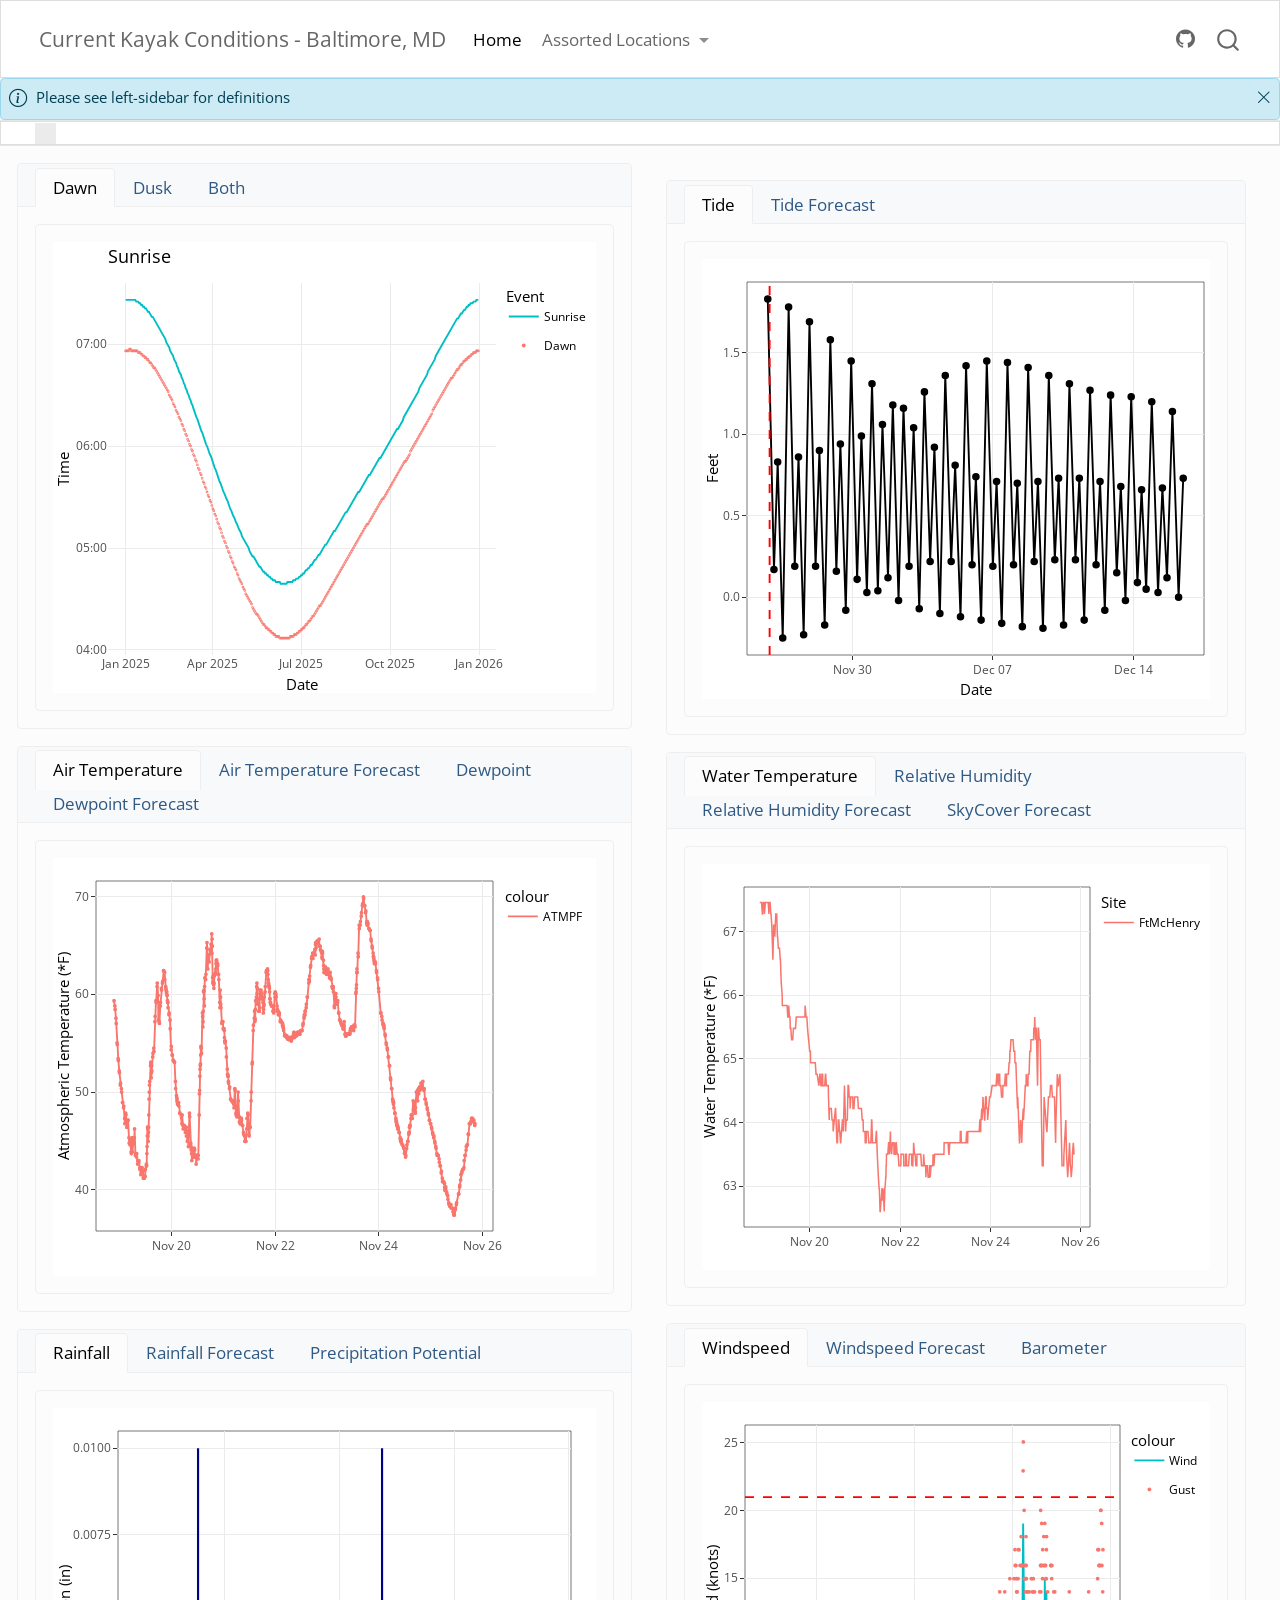
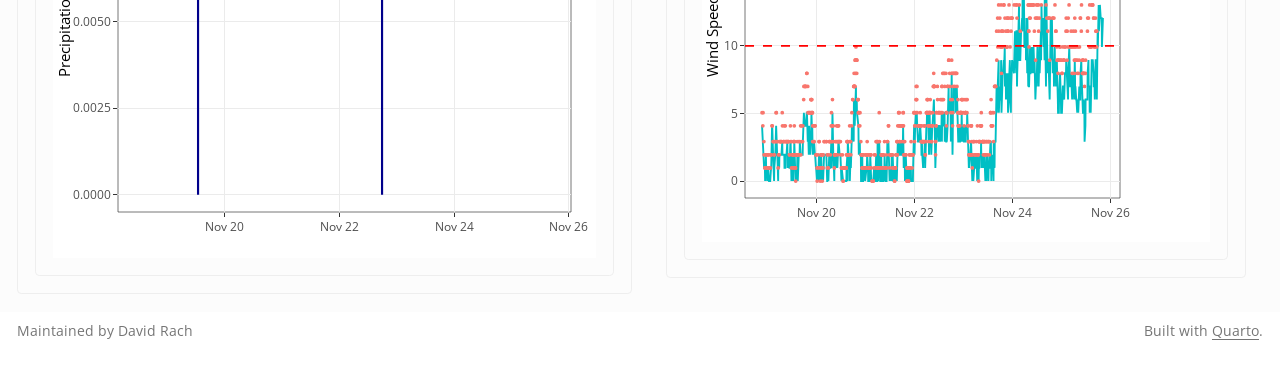
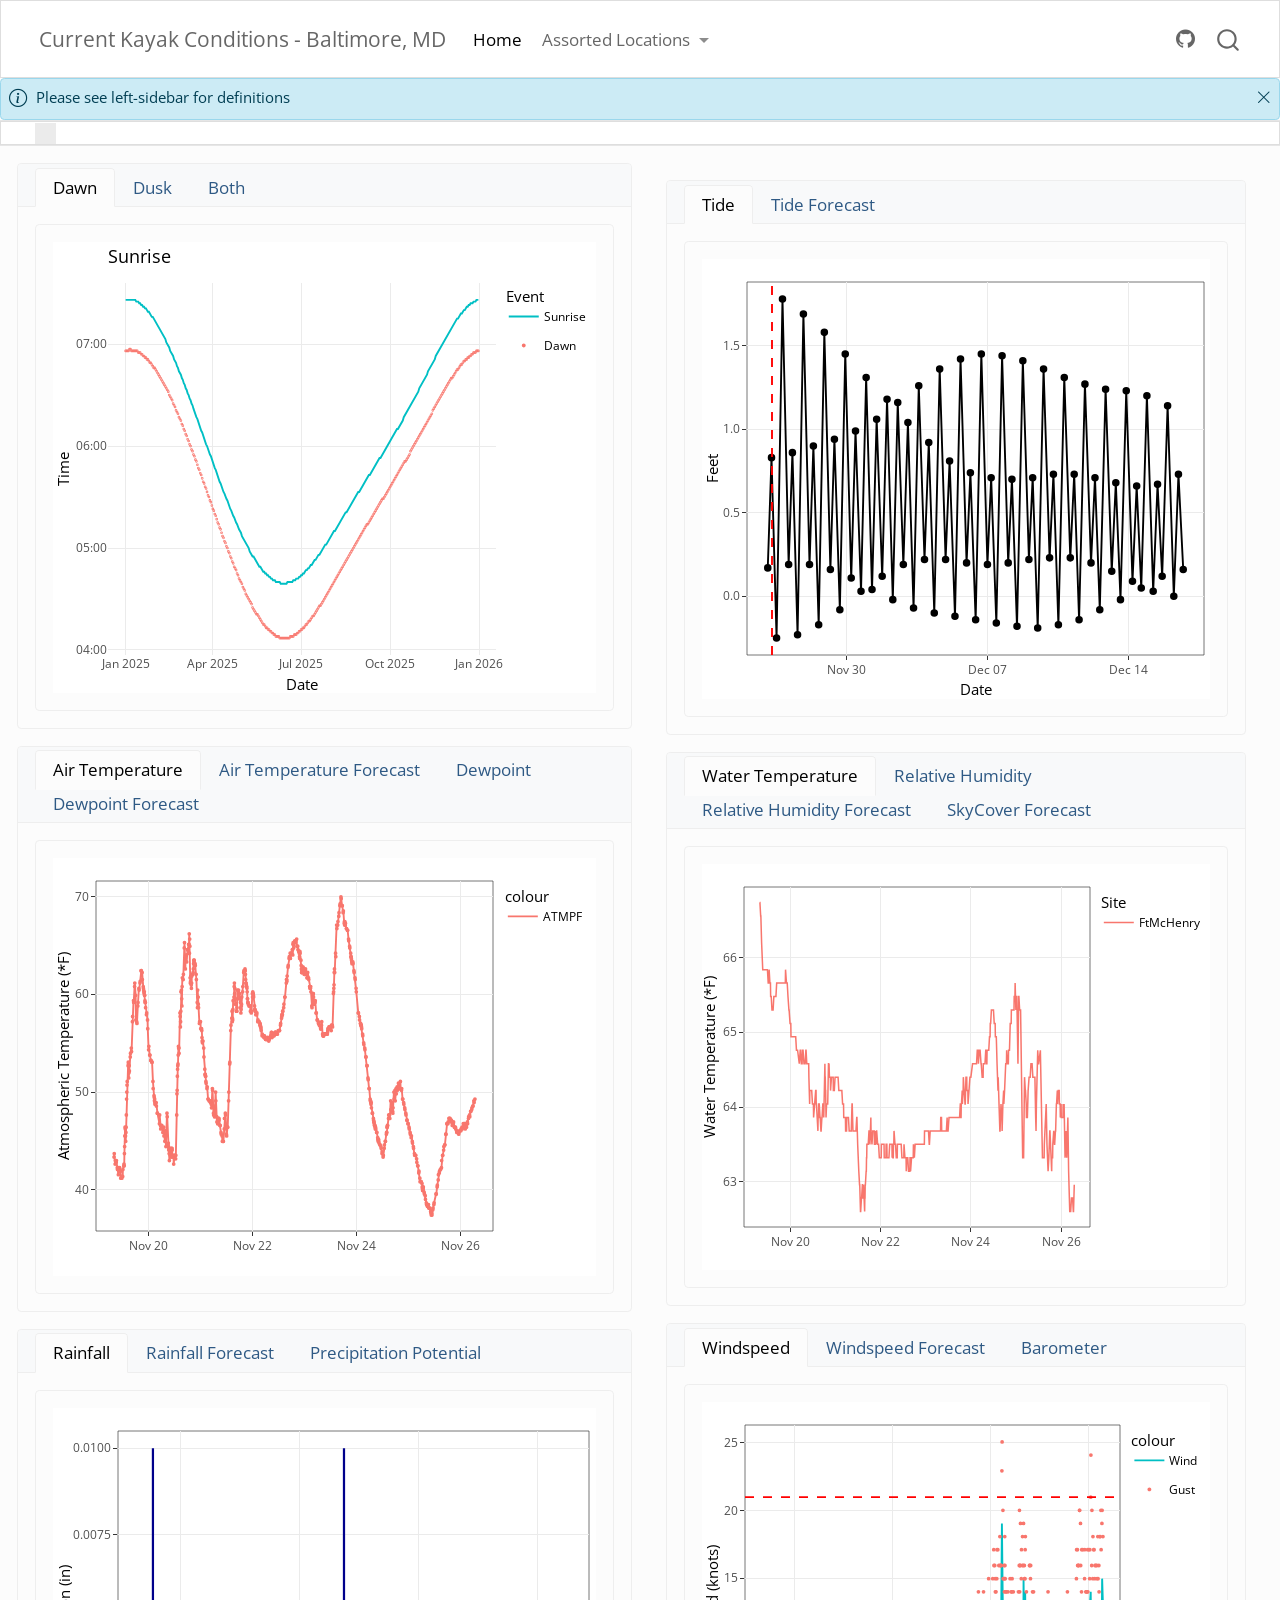
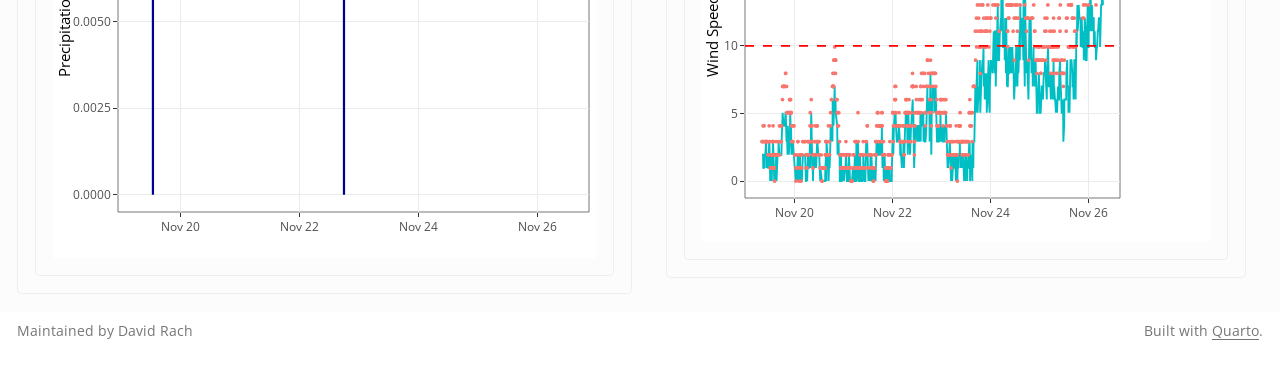
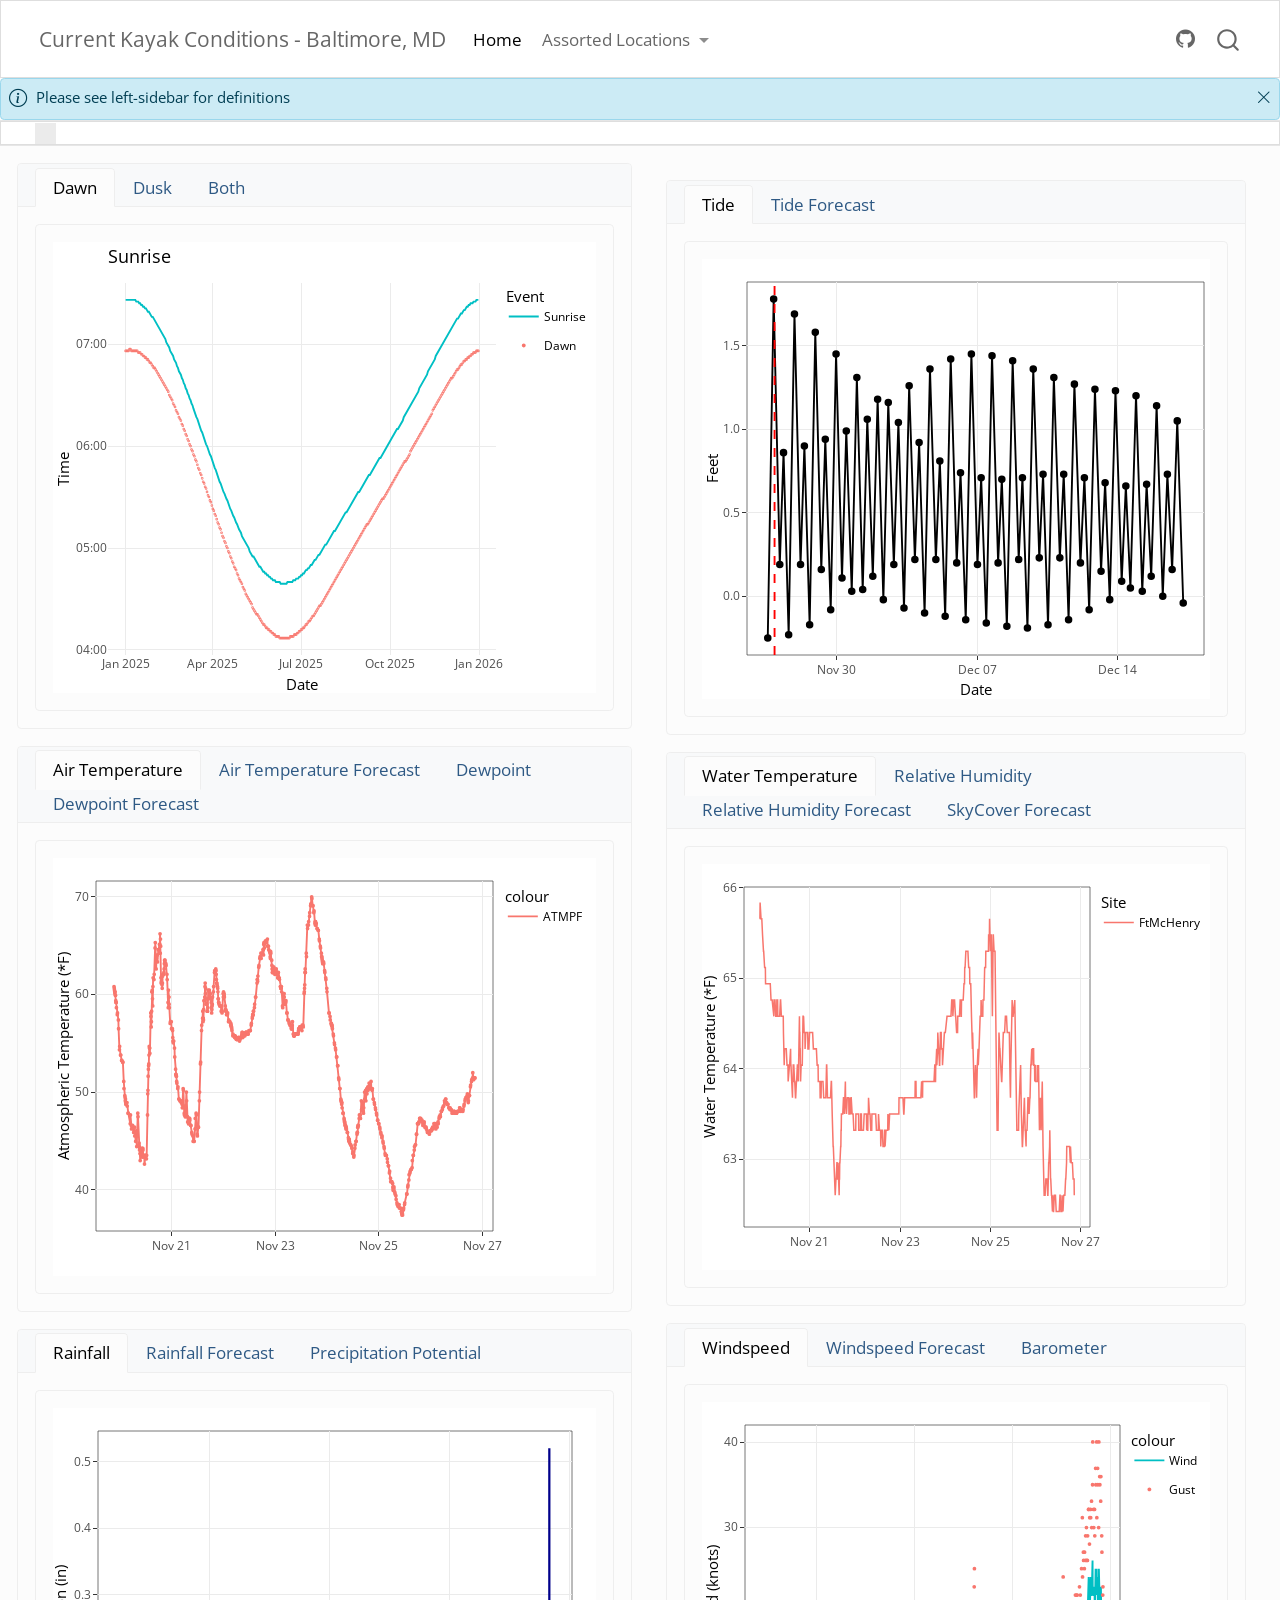
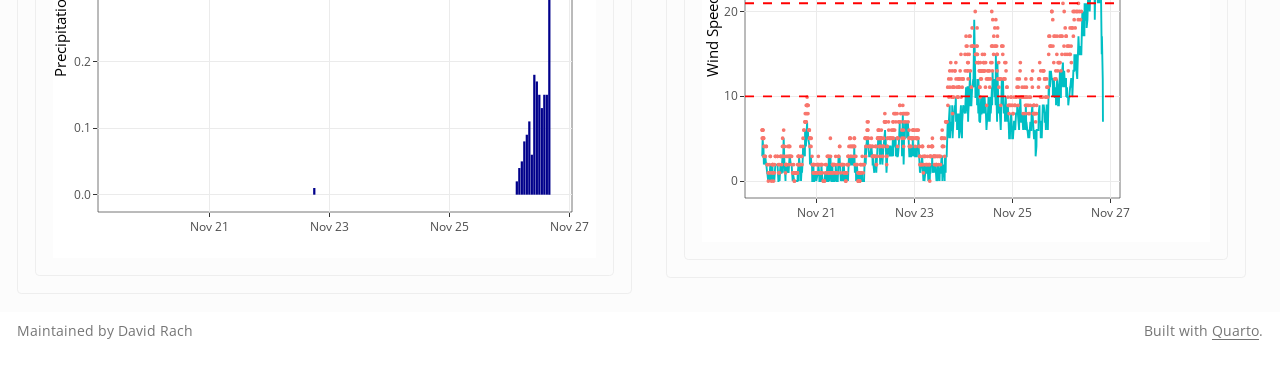
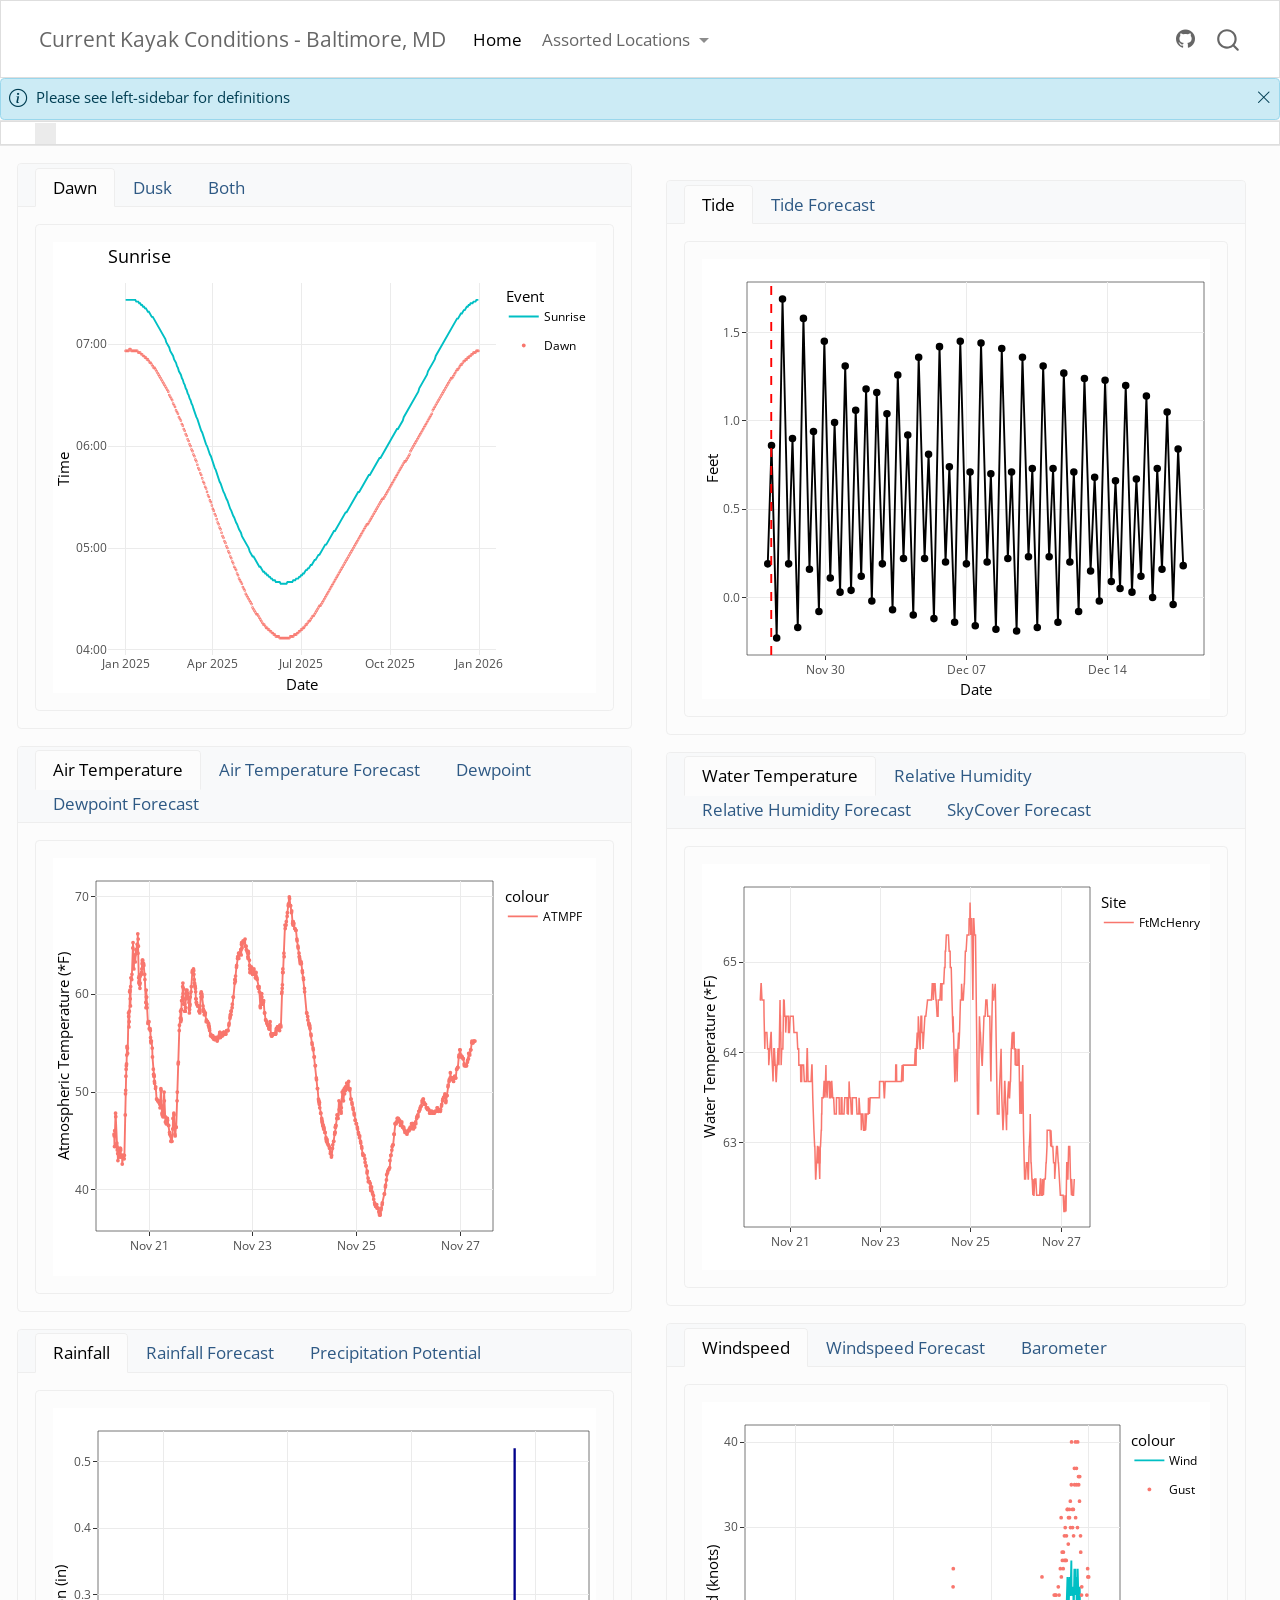
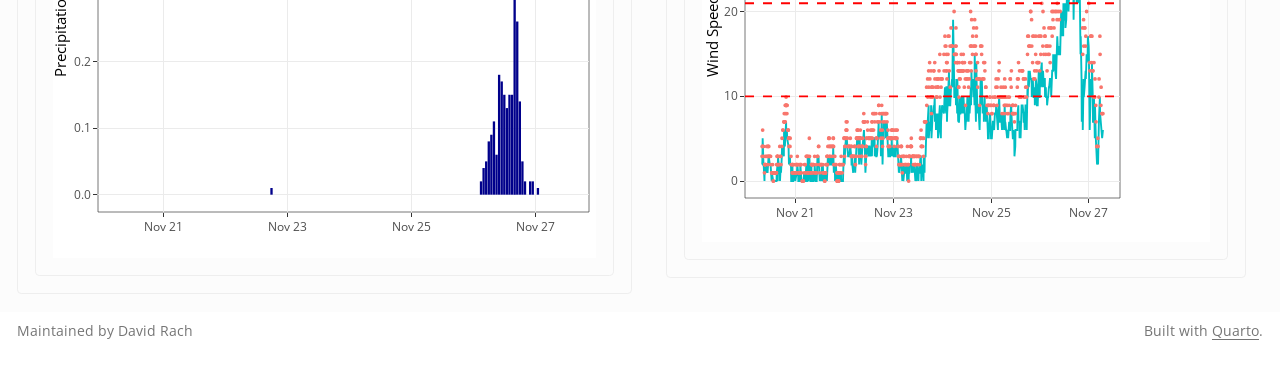
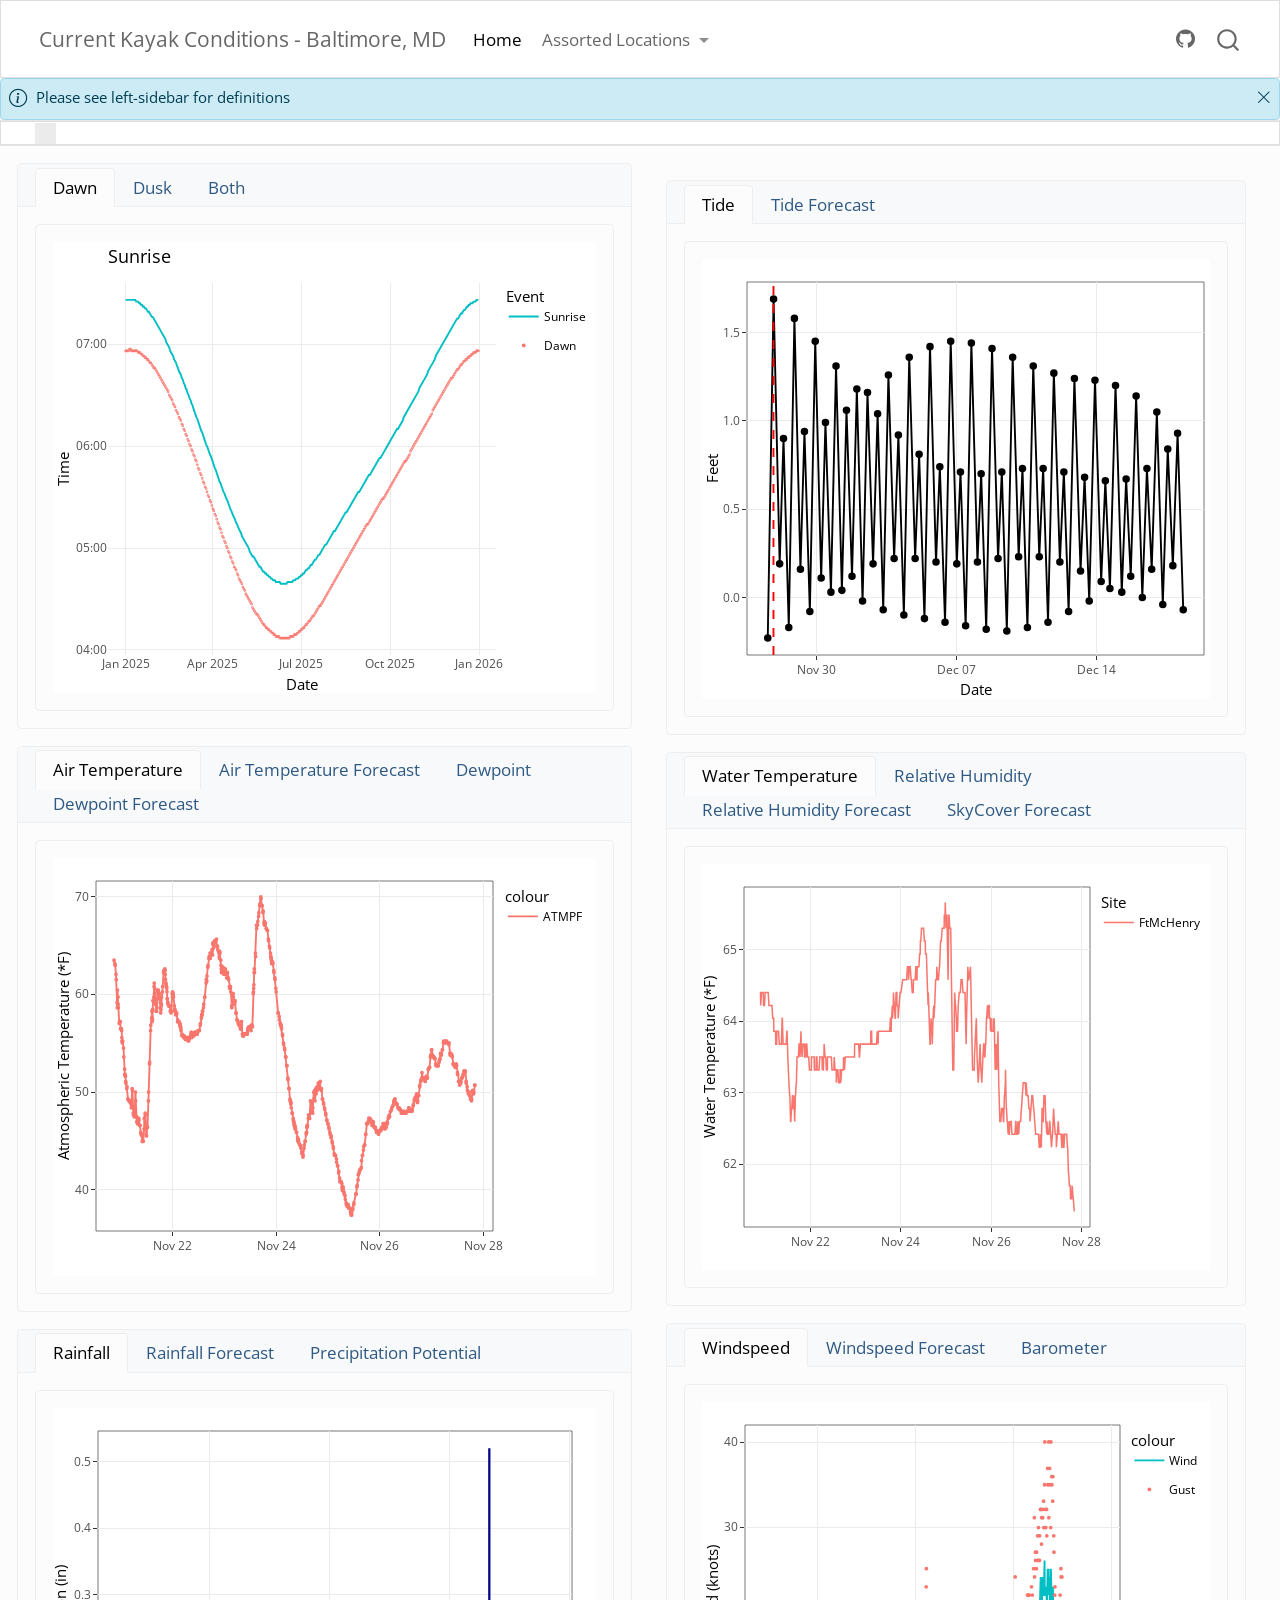
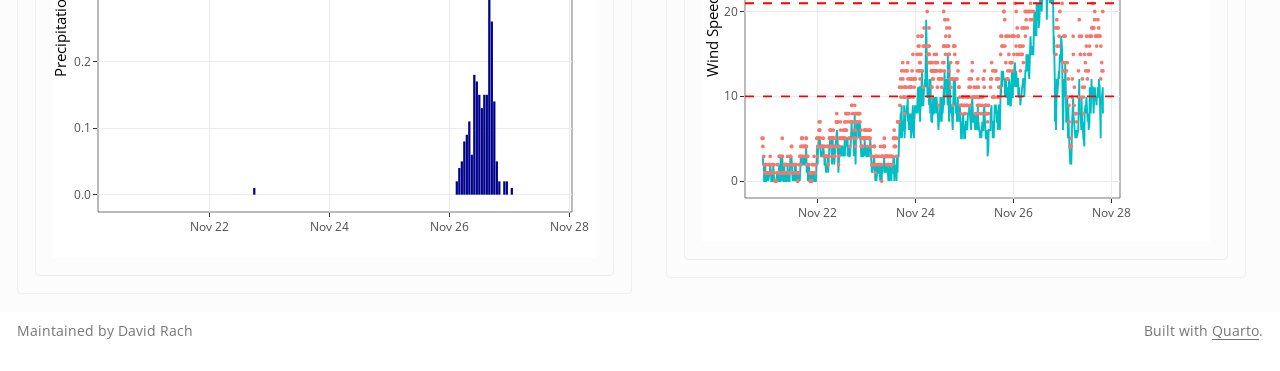
